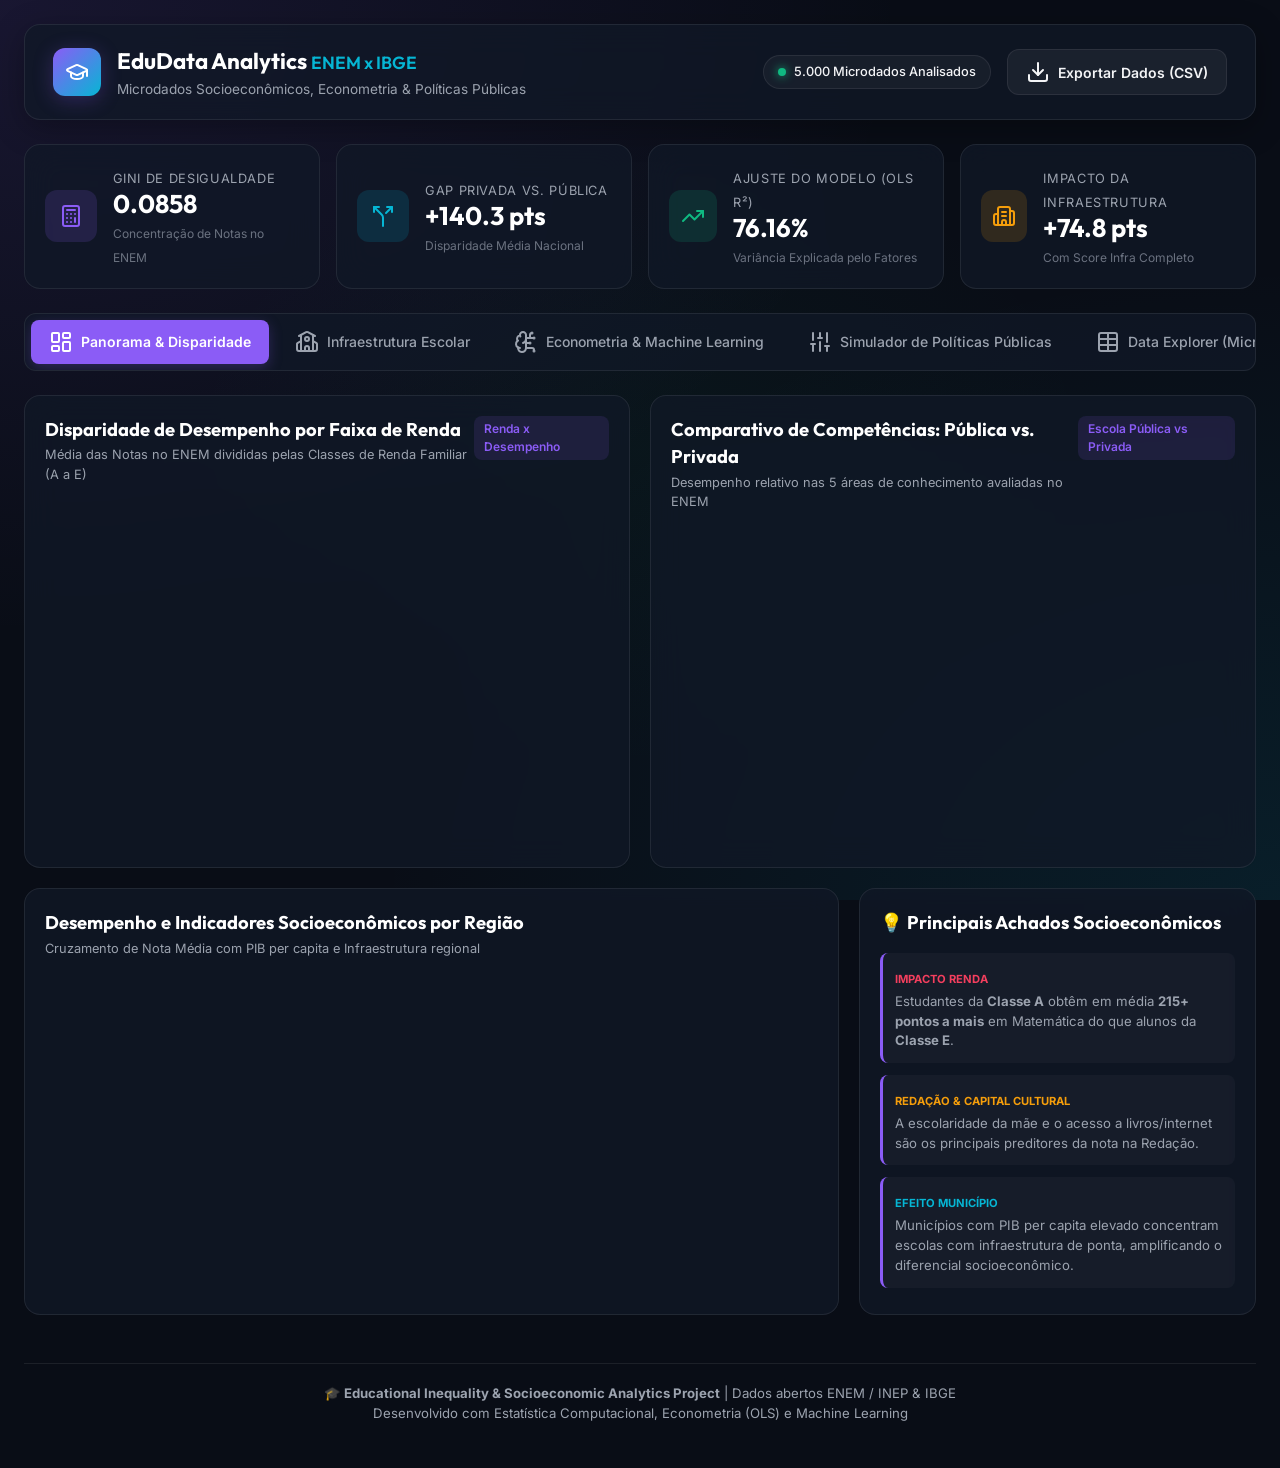
==== dashboard_standalone.html @ 9ff223cf "feat: initial commit - EduData Analytics Dashboard" ====
<!DOCTYPE html>
<html lang="pt-BR">
<head>
  <meta charset="UTF-8">
  <meta name="viewport" content="width=device-width, initial-scale=1.0">
  <meta http-equiv="Cache-Control" content="no-cache, no-store, must-revalidate">
  <meta http-equiv="Pragma" content="no-cache">
  <meta http-equiv="Expires" content="0">
  
  <title>Educational Inequality & Socioeconomic Analytics | ENEM x IBGE</title>
  
  <!-- Google Fonts: Inter & Outfit -->
  <link rel="preconnect" href="https://fonts.googleapis.com">
  <link rel="preconnect" href="https://fonts.gstatic.com" crossorigin>
  <link href="https://fonts.googleapis.com/css2?family=Inter:wght@300;400;500;600;700&family=Outfit:wght@400;600;700;800&display=swap" rel="stylesheet">
  
  <!-- Chart.js (Local with CDN Fallback) -->
  
  
  
  <!-- Lucide Icons (Local with CDN Fallback) -->
  
  
  
  <!-- Main Stylesheet -->
  <style>/* ==========================================================================
   Educational Inequality Analytics - Custom Design System & CSS Tokens
   ========================================================================== */

:root {
  --bg-dark: #090d16;
  --bg-card: rgba(17, 24, 39, 0.75);
  --bg-card-hover: rgba(24, 34, 53, 0.85);
  --bg-input: rgba(31, 41, 55, 0.8);
  
  --border-color: rgba(255, 255, 255, 0.08);
  --border-color-glow: rgba(139, 92, 246, 0.3);
  
  --primary-purple: #8b5cf6;
  --primary-purple-glow: rgba(139, 92, 246, 0.25);
  --accent-cyan: #06b6d4;
  --accent-emerald: #10b981;
  --accent-amber: #f59e0b;
  --accent-rose: #f43f5e;
  
  --text-main: #f3f4f6;
  --text-muted: #9ca3af;
  --text-dim: #6b7280;
  
  --font-heading: 'Outfit', -apple-system, BlinkMacSystemFont, sans-serif;
  --font-body: 'Inter', -apple-system, BlinkMacSystemFont, sans-serif;
  
  --radius-lg: 16px;
  --radius-md: 12px;
  --radius-sm: 8px;
  
  --transition-smooth: all 0.25s cubic-bezier(0.4, 0, 0.2, 1);
}

/* Reset & Global Base */
* {
  box-sizing: border-box;
  margin: 0;
  padding: 0;
}

body.dark-theme {
  background-color: var(--bg-dark);
  background-image: 
    radial-gradient(at 0% 0%, rgba(139, 92, 246, 0.12) 0px, transparent 50%),
    radial-gradient(at 100% 100%, rgba(6, 182, 212, 0.10) 0px, transparent 50%),
    radial-gradient(at 50% 50%, rgba(16, 185, 129, 0.05) 0px, transparent 50%);
  background-attachment: fixed;
  color: var(--text-main);
  font-family: var(--font-body);
  line-height: 1.5;
  min-height: 100vh;
  -webkit-font-smoothing: antialiased;
}

/* Layout Container */
.app-container {
  max-width: 1440px;
  margin: 0 auto;
  padding: 24px;
  display: flex;
  flex-direction: column;
  gap: 24px;
}

/* Header Component */
.app-header {
  display: flex;
  justify-content: space-between;
  align-items: center;
  padding: 20px 28px;
  background: var(--bg-card);
  backdrop-filter: blur(16px);
  border: 1px solid var(--border-color);
  border-radius: var(--radius-lg);
  box-shadow: 0 8px 32px rgba(0, 0, 0, 0.3);
}

.header-brand {
  display: flex;
  align-items: center;
  gap: 16px;
}

.logo-icon {
  width: 48px;
  height: 48px;
  border-radius: var(--radius-md);
  background: linear-gradient(135deg, var(--primary-purple), var(--accent-cyan));
  display: flex;
  align-items: center;
  justify-content: center;
  color: #fff;
  box-shadow: 0 4px 20px var(--primary-purple-glow);
}

.brand-text h1 {
  font-family: var(--font-heading);
  font-size: 1.4rem;
  font-weight: 700;
  color: #fff;
}

.brand-text h1 span {
  color: var(--accent-cyan);
  font-weight: 600;
  font-size: 1.1rem;
}

.brand-text p {
  font-size: 0.85rem;
  color: var(--text-muted);
}

.header-actions {
  display: flex;
  align-items: center;
  gap: 16px;
}

/* Badges & Dots */
.badge {
  display: inline-flex;
  align-items: center;
  gap: 8px;
  padding: 6px 14px;
  border-radius: 9999px;
  font-size: 0.8rem;
  font-weight: 500;
  border: 1px solid var(--border-color);
  background: rgba(255, 255, 255, 0.04);
}

.pulse-dot {
  width: 8px;
  height: 8px;
  border-radius: 50%;
  background-color: var(--accent-emerald);
  box-shadow: 0 0 10px var(--accent-emerald);
  animation: pulse 2s infinite;
}

@keyframes pulse {
  0% { transform: scale(0.95); box-shadow: 0 0 0 0 rgba(16, 185, 129, 0.7); }
  70% { transform: scale(1); box-shadow: 0 0 0 8px rgba(16, 185, 129, 0); }
  100% { transform: scale(0.95); box-shadow: 0 0 0 0 rgba(16, 185, 129, 0); }
}

/* Buttons */
.btn {
  display: inline-flex;
  align-items: center;
  justify-content: center;
  gap: 8px;
  padding: 10px 18px;
  border-radius: var(--radius-md);
  font-family: var(--font-body);
  font-size: 0.875rem;
  font-weight: 600;
  cursor: pointer;
  transition: var(--transition-smooth);
  border: 1px solid transparent;
}

.btn-outline {
  background: rgba(255, 255, 255, 0.05);
  color: var(--text-main);
  border-color: var(--border-color);
}

.btn-outline:hover {
  background: rgba(255, 255, 255, 0.1);
  border-color: var(--primary-purple);
  transform: translateY(-1px);
}

.btn-secondary {
  background: rgba(139, 92, 246, 0.15);
  color: var(--primary-purple);
  border-color: rgba(139, 92, 246, 0.3);
}

.btn-secondary:hover {
  background: rgba(139, 92, 246, 0.25);
  border-color: var(--primary-purple);
}

.btn-sm {
  padding: 6px 12px;
  font-size: 0.8rem;
}

.w-full {
  width: 100%;
}

/* KPI Cards Strip */
.kpi-strip {
  display: grid;
  grid-template-columns: repeat(4, 1fr);
  gap: 16px;
}

.glass-card {
  background: var(--bg-card);
  backdrop-filter: blur(16px);
  border: 1px solid var(--border-color);
  border-radius: var(--radius-lg);
  padding: 20px;
  transition: var(--transition-smooth);
}

.glass-card:hover {
  border-color: rgba(255, 255, 255, 0.18);
  box-shadow: 0 10px 30px rgba(0, 0, 0, 0.4);
}

.kpi-card {
  display: flex;
  align-items: center;
  gap: 16px;
}

.kpi-icon {
  width: 52px;
  height: 52px;
  border-radius: var(--radius-md);
  display: flex;
  align-items: center;
  justify-content: center;
}

.icon-purple { background: rgba(139, 92, 246, 0.15); color: var(--primary-purple); }
.icon-cyan { background: rgba(6, 182, 212, 0.15); color: var(--accent-cyan); }
.icon-emerald { background: rgba(16, 185, 129, 0.15); color: var(--accent-emerald); }
.icon-amber { background: rgba(245, 158, 11, 0.15); color: var(--accent-amber); }

.kpi-title {
  font-size: 0.8rem;
  text-transform: uppercase;
  letter-spacing: 0.05em;
  color: var(--text-muted);
}

.kpi-content h3 {
  font-family: var(--font-heading);
  font-size: 1.6rem;
  font-weight: 700;
  color: #fff;
  line-height: 1.2;
}

.kpi-desc {
  font-size: 0.75rem;
  color: var(--text-dim);
}

/* Navigation Tabs */
.nav-tabs-container {
  display: flex;
  gap: 8px;
  padding: 6px;
  background: var(--bg-card);
  border: 1px solid var(--border-color);
  border-radius: var(--radius-md);
  overflow-x: auto;
}

.nav-tab {
  display: flex;
  align-items: center;
  gap: 8px;
  padding: 10px 18px;
  border-radius: var(--radius-sm);
  background: transparent;
  color: var(--text-muted);
  border: none;
  font-family: var(--font-body);
  font-size: 0.875rem;
  font-weight: 500;
  cursor: pointer;
  transition: var(--transition-smooth);
  white-space: nowrap;
}

.nav-tab:hover {
  color: #fff;
  background: rgba(255, 255, 255, 0.04);
}

.nav-tab.active {
  background: var(--primary-purple);
  color: #fff;
  font-weight: 600;
  box-shadow: 0 4px 14px var(--primary-purple-glow);
}

/* Main Content Area */
.tab-panel {
  display: none;
  animation: fadeIn 0.3s ease-in-out;
}

.tab-panel.active {
  display: block;
}

@keyframes fadeIn {
  from { opacity: 0; transform: translateY(6px); }
  to { opacity: 1; transform: translateY(0); }
}

/* Grid Layout Utilities */
.grid { display: grid; gap: 20px; }
.grid-2 { grid-template-columns: repeat(2, 1fr); }
.grid-3 { grid-template-columns: repeat(3, 1fr); }
.grid-4 { grid-template-columns: repeat(4, 1fr); }

.col-span-1 { grid-column: span 1; }
.col-span-2 { grid-column: span 2; }

.mt-3 { margin-top: 12px; }
.mt-4 { margin-top: 20px; }
.mb-4 { margin-bottom: 20px; }

/* Cards & Headers */
.card-header {
  display: flex;
  justify-content: space-between;
  align-items: flex-start;
  margin-bottom: 16px;
}

.card-header h3 {
  font-family: var(--font-heading);
  font-size: 1.15rem;
  font-weight: 700;
  color: #fff;
}

.card-subtitle {
  font-size: 0.8rem;
  color: var(--text-muted);
  margin-top: 2px;
}

.card-tag {
  padding: 4px 10px;
  border-radius: var(--radius-sm);
  background: rgba(139, 92, 246, 0.12);
  color: var(--primary-purple);
  font-size: 0.75rem;
  font-weight: 600;
}

/* Chart Canvas Container */
.chart-container {
  position: relative;
  height: 320px;
  width: 100%;
}

/* Insights List */
.insights-list {
  display: flex;
  flex-direction: column;
  gap: 12px;
}

.insight-item {
  padding: 12px;
  border-radius: var(--radius-sm);
  background: rgba(255, 255, 255, 0.03);
  border-left: 3px solid var(--primary-purple);
}

.insight-badge {
  display: inline-block;
  font-size: 0.7rem;
  font-weight: 700;
  text-transform: uppercase;
  margin-bottom: 4px;
}

.badge-danger { color: var(--accent-rose); }
.badge-warning { color: var(--accent-amber); }
.badge-info { color: var(--accent-cyan); }

.insight-item p {
  font-size: 0.825rem;
  color: var(--text-muted);
}

/* Data Tables */
.table-responsive {
  width: 100%;
  overflow-x: auto;
}

.data-table {
  width: 100%;
  border-collapse: collapse;
  font-size: 0.85rem;
  text-align: left;
}

.data-table th {
  padding: 12px 14px;
  background: rgba(255, 255, 255, 0.03);
  color: var(--text-muted);
  font-weight: 600;
  border-bottom: 1px solid var(--border-color);
  white-space: nowrap;
}

.data-table td {
  padding: 12px 14px;
  border-bottom: 1px solid rgba(255, 255, 255, 0.04);
  color: var(--text-main);
  white-space: nowrap;
}

.data-table tbody tr:hover {
  background: var(--bg-card-hover);
}

/* Heatmap Table Cell Styling */
.heatmap-cell {
  text-align: center;
  font-weight: 600;
  border-radius: 4px;
}

/* Simulator Controls & Output */
.simulator-controls {
  display: flex;
  flex-direction: column;
  gap: 16px;
}

.control-group {
  display: flex;
  flex-direction: column;
  gap: 6px;
}

.control-label {
  display: flex;
  justify-content: space-between;
  font-size: 0.825rem;
  color: var(--text-muted);
}

.control-label strong {
  color: var(--accent-cyan);
}

.slider {
  -webkit-appearance: none;
  appearance: none;
  width: 100%;
  height: 6px;
  border-radius: 3px;
  background: rgba(255, 255, 255, 0.1);
  outline: none;
  transition: var(--transition-smooth);
}

.slider::-webkit-slider-thumb {
  -webkit-appearance: none;
  appearance: none;
  width: 18px;
  height: 18px;
  border-radius: 50%;
  background: var(--primary-purple);
  cursor: pointer;
  box-shadow: 0 0 10px var(--primary-purple-glow);
  transition: var(--transition-smooth);
}

.slider::-webkit-slider-thumb:hover {
  transform: scale(1.2);
}

.sim-metric-card {
  background: rgba(255, 255, 255, 0.03);
  border: 1px solid var(--border-color);
  border-radius: var(--radius-md);
  padding: 16px;
  display: flex;
  flex-direction: column;
}

.sim-metric-title {
  font-size: 0.75rem;
  color: var(--text-dim);
  text-transform: uppercase;
}

.sim-metric-card h4 {
  font-family: var(--font-heading);
  font-size: 1.5rem;
  font-weight: 700;
  margin-top: 4px;
}

.highlight-green h4 { color: var(--accent-emerald); }
.highlight-purple h4 { color: var(--primary-purple); }

.sim-metric-delta {
  font-size: 0.8rem;
  font-weight: 600;
  color: var(--accent-emerald);
}

.sim-metric-sub {
  font-size: 0.75rem;
  color: var(--text-dim);
}

/* Data Explorer Filters */
.flex-between {
  display: flex;
  justify-content: space-between;
  align-items: center;
  flex-wrap: wrap;
  gap: 12px;
}

.explorer-filters {
  display: flex;
  gap: 10px;
}

.form-input, .form-select {
  background: var(--bg-input);
  border: 1px solid var(--border-color);
  border-radius: var(--radius-sm);
  padding: 8px 12px;
  color: var(--text-main);
  font-family: var(--font-body);
  font-size: 0.825rem;
  outline: none;
  transition: var(--transition-smooth);
}

.form-input:focus, .form-select:focus {
  border-color: var(--primary-purple);
  box-shadow: 0 0 8px var(--primary-purple-glow);
}

.table-pagination {
  display: flex;
  justify-content: space-between;
  align-items: center;
  margin-top: 16px;
  padding-top: 12px;
  border-top: 1px solid var(--border-color);
  font-size: 0.8rem;
  color: var(--text-muted);
}

.pagination-buttons {
  display: flex;
  gap: 8px;
}

/* Footer */
.app-footer {
  text-align: center;
  padding: 20px;
  font-size: 0.825rem;
  color: var(--text-muted);
  border-top: 1px solid var(--border-color);
  margin-top: 24px;
}

/* Responsive Media Queries */
@media (max-width: 1024px) {
  .kpi-strip { grid-template-columns: repeat(2, 1fr); }
  .grid-2, .grid-3 { grid-template-columns: 1fr; }
  .col-span-2 { grid-column: span 1; }
  .explorer-filters { flex-direction: column; width: 100%; }
}

@media (max-width: 640px) {
  .kpi-strip { grid-template-columns: 1fr; }
  .app-header { flex-direction: column; align-items: flex-start; gap: 12px; }
  .header-actions { width: 100%; justify-content: space-between; }
}
</style>
</head>
<body class="dark-theme">
  <div class="app-container">
    
    <!-- Top Navigation Header -->
    <header class="app-header">
      <div class="header-brand">
        <div class="logo-icon">
          <i data-lucide="graduation-cap"></i>
        </div>
        <div class="brand-text">
          <h1>EduData Analytics <span>ENEM x IBGE</span></h1>
          <p>Microdados Socioeconômicos, Econometria & Políticas Públicas</p>
        </div>
      </div>
      
      <div class="header-actions">
        <div class="badge live-badge">
          <span class="pulse-dot"></span> 5.000 Microdados Analisados
        </div>
        <button id="btn-export-summary" class="btn btn-outline">
          <i data-lucide="download"></i> Exportar Dados (CSV)
        </button>
      </div>
    </header>
    
    <!-- Key Performance Metrics Strip -->
    <section class="kpi-strip">
      <div class="kpi-card glass-card">
        <div class="kpi-icon icon-purple"><i data-lucide="calculator"></i></div>
        <div class="kpi-content">
          <span class="kpi-title">Gini de Desigualdade</span>
          <h3 id="kpi-gini">0.0858</h3>
          <span class="kpi-desc">Concentração de Notas no ENEM</span>
        </div>
      </div>

      <div class="kpi-card glass-card">
        <div class="kpi-icon icon-cyan"><i data-lucide="split"></i></div>
        <div class="kpi-content">
          <span class="kpi-title">Gap Privada vs. Pública</span>
          <h3 id="kpi-gap">+140.3 pts</h3>
          <span class="kpi-desc">Disparidade Média Nacional</span>
        </div>
      </div>

      <div class="kpi-card glass-card">
        <div class="kpi-icon icon-emerald"><i data-lucide="trending-up"></i></div>
        <div class="kpi-content">
          <span class="kpi-title">Ajuste do Modelo (OLS R²)</span>
          <h3 id="kpi-r2">76.16%</h3>
          <span class="kpi-desc">Variância Explicada pelo Fatores</span>
        </div>
      </div>

      <div class="kpi-card glass-card">
        <div class="kpi-icon icon-amber"><i data-lucide="building-2"></i></div>
        <div class="kpi-content">
          <span class="kpi-title">Impacto da Infraestrutura</span>
          <h3 id="kpi-infra-gain">+74.8 pts</h3>
          <span class="kpi-desc">Com Score Infra Completo</span>
        </div>
      </div>
    </section>

    <!-- Navigation Tabs -->
    <nav class="nav-tabs-container">
      <button class="nav-tab active" data-tab="tab-overview">
        <i data-lucide="layout-dashboard"></i> Panorama & Disparidade
      </button>
      <button class="nav-tab" data-tab="tab-infrastructure">
        <i data-lucide="school"></i> Infraestrutura Escolar
      </button>
      <button class="nav-tab" data-tab="tab-econometrics">
        <i data-lucide="brain-circuit"></i> Econometria & Machine Learning
      </button>
      <button class="nav-tab" data-tab="tab-simulator">
        <i data-lucide="sliders"></i> Simulador de Políticas Públicas
      </button>
      <button class="nav-tab" data-tab="tab-explorer">
        <i data-lucide="table"></i> Data Explorer (Microdados)
      </button>
    </nav>

    <!-- Main Content Panels -->
    <main class="app-main">

      <!-- TAB 1: PANORAMA & DISPARIDADE -->
      <section id="tab-overview" class="tab-panel active">
        <div class="grid grid-2">
          
          <!-- Chart: Disparidade por Faixa de Renda -->
          <div class="card glass-card">
            <div class="card-header">
              <div>
                <h3>Disparidade de Desempenho por Faixa de Renda</h3>
                <p class="card-subtitle">Média das Notas no ENEM divididas pelas Classes de Renda Familiar (A a E)</p>
              </div>
              <div class="card-tag">Renda x Desempenho</div>
            </div>
            <div class="chart-container">
              <canvas id="chartIncomeDisparity"></canvas>
            </div>
          </div>

          <!-- Chart: Pública vs Privada por Disciplina -->
          <div class="card glass-card">
            <div class="card-header">
              <div>
                <h3>Comparativo de Competências: Pública vs. Privada</h3>
                <p class="card-subtitle">Desempenho relativo nas 5 áreas de conhecimento avaliadas no ENEM</p>
              </div>
              <div class="card-tag">Escola Pública vs Privada</div>
            </div>
            <div class="chart-container">
              <canvas id="chartSchoolComparison"></canvas>
            </div>
          </div>

        </div>

        <div class="grid grid-3 mt-4">
          <!-- Disparidade Regional -->
          <div class="card glass-card col-span-2">
            <div class="card-header">
              <div>
                <h3>Desempenho e Indicadores Socioeconômicos por Região</h3>
                <p class="card-subtitle">Cruzamento de Nota Média com PIB per capita e Infraestrutura regional</p>
              </div>
            </div>
            <div class="chart-container">
              <canvas id="chartRegionalDisparity"></canvas>
            </div>
          </div>

          <!-- Destaque Socioeconômico -->
          <div class="card glass-card">
            <div class="card-header">
              <h3>💡 Principais Achados Socioeconômicos</h3>
            </div>
            <div class="insights-list">
              <div class="insight-item">
                <div class="insight-badge badge-danger">Impacto Renda</div>
                <p>Estudantes da <strong>Classe A</strong> obtêm em média <strong>215+ pontos a mais</strong> em Matemática do que alunos da <strong>Classe E</strong>.</p>
              </div>
              <div class="insight-item">
                <div class="insight-badge badge-warning">Redação & Capital Cultural</div>
                <p>A escolaridade da mãe e o acesso a livros/internet são os principais preditores da nota na Redação.</p>
              </div>
              <div class="insight-item">
                <div class="insight-badge badge-info">Efeito Município</div>
                <p>Municípios com PIB per capita elevado concentram escolas com infraestrutura de ponta, amplificando o diferencial socioeconômico.</p>
              </div>
            </div>
          </div>
        </div>
      </section>

      <!-- TAB 2: INFRAESTRUTURA ESCOLAR -->
      <section id="tab-infrastructure" class="tab-panel">
        <div class="grid grid-2">
          
          <!-- Impacto de Cada Item de Infraestrutura na Escola Pública -->
          <div class="card glass-card">
            <div class="card-header">
              <div>
                <h3>Ganho de Pontuação por Item de Infraestrutura (Escolas Públicas)</h3>
                <p class="card-subtitle">Diferença de nota média entre escolas públicas com vs. sem o recurso</p>
              </div>
            </div>
            <div class="chart-container">
              <canvas id="chartInfraImpact"></canvas>
            </div>
          </div>

          <!-- Taxa de Acesso por Tipo de Escola -->
          <div class="card glass-card">
            <div class="card-header">
              <div>
                <h3>Abismo Tecnológico & Estrutural nas Escolas</h3>
                <p class="card-subtitle">Percentual de cobertura de equipamentos nas redes pública e privada</p>
              </div>
            </div>
            <div class="chart-container">
              <canvas id="chartInfraCoverage"></canvas>
            </div>
          </div>

        </div>

        <div class="card glass-card mt-4">
          <div class="card-header">
            <h3>Matriz de Infraestrutura e Retorno Educacional</h3>
            <p class="card-subtitle">Resumo estatístico do ganho populacional estimado na rede pública</p>
          </div>
          <div class="table-responsive">
            <table class="data-table" id="table-infra-summary">
              <thead>
                <tr>
                  <th>Recurso de Infraestrutura</th>
                  <th>Escolas Públicas c/ Recurso</th>
                  <th>Nota Média (Com)</th>
                  <th>Nota Média (Sem)</th>
                  <th>Diferencial Estrutural</th>
                  <th>Relevância Estatística</th>
                </tr>
              </thead>
              <tbody>
                <!-- Preenchido via JavaScript -->
              </tbody>
            </table>
          </div>
        </div>
      </section>

      <!-- TAB 3: ECONOMETRIA & MACHINE LEARNING -->
      <section id="tab-econometrics" class="tab-panel">
        <div class="grid grid-2">
          
          <!-- OLS Regression Table -->
          <div class="card glass-card">
            <div class="card-header">
              <div>
                <h3>Regressão Múltipla OLS (Ordinary Least Squares)</h3>
                <p class="card-subtitle">Variável Dependente: Nota Geral no ENEM (\(R^2 = 0.7616\))</p>
              </div>
              <div class="card-tag">Modelagem Econométrica</div>
            </div>
            <div class="table-responsive">
              <table class="data-table" id="table-ols-results">
                <thead>
                  <tr>
                    <th>Variável Explicativa</th>
                    <th>Coeficiente (\(\beta\))</th>
                    <th>Erro Padrão</th>
                    <th>Valor-p</th>
                    <th>Int. Confiança 95%</th>
                  </tr>
                </thead>
                <tbody>
                  <!-- Preenchido via JavaScript -->
                </tbody>
              </table>
            </div>
          </div>

          <!-- Random Forest Feature Importance -->
          <div class="card glass-card">
            <div class="card-header">
              <div>
                <h3>Importância das Variáveis (Random Forest Regressor)</h3>
                <p class="card-subtitle">Contribuição percentual de cada fator na explicação das notas</p>
              </div>
              <div class="chart-container">
                <canvas id="chartFeatureImportance"></canvas>
              </div>
            </div>
          </div>

        </div>

        <!-- Matriz de Correlação de Pearson -->
        <div class="card glass-card mt-4">
          <div class="card-header">
            <h3>Matriz de Correlação de Pearson entre Indicadores Socioeconômicos</h3>
            <p class="card-subtitle">Intensidade da associação linear entre renda, PIB, infraestrutura e notas</p>
          </div>
          <div class="table-responsive">
            <table class="data-table heatmap-table" id="table-correlation-matrix">
              <thead>
                <!-- Preenchido via JavaScript -->
              </thead>
              <tbody>
                <!-- Preenchido via JavaScript -->
              </tbody>
            </table>
          </div>
        </div>
      </section>

      <!-- TAB 4: SIMULADOR DE POLÍTICAS PÚBLICAS -->
      <section id="tab-simulator" class="tab-panel">
        <div class="grid grid-3">
          
          <!-- Control Panel Sliders -->
          <div class="card glass-card col-span-1">
            <div class="card-header">
              <h3>⚙️ Painel de Intervenções</h3>
              <p class="card-subtitle">Simule investimentos em infraestrutura e renda</p>
            </div>
            
            <div class="simulator-controls">
              
              <div class="control-group">
                <div class="control-label">
                  <span>Acesso à Internet Banda Larga (Escolas Públicas)</span>
                  <strong id="val-sim-internet">65%</strong>
                </div>
                <input type="range" id="slider-sim-internet" min="0" max="100" value="65" class="slider">
              </div>

              <div class="control-group">
                <div class="control-label">
                  <span>Laboratórios de Ciências</span>
                  <strong id="val-sim-lab">35%</strong>
                </div>
                <input type="range" id="slider-sim-lab" min="0" max="100" value="35" class="slider">
              </div>

              <div class="control-group">
                <div class="control-label">
                  <span>Bibliotecas & Salas de Estudo</span>
                  <strong id="val-sim-biblio">55%</strong>
                </div>
                <input type="range" id="slider-sim-biblio" min="0" max="100" value="55" class="slider">
              </div>

              <div class="control-group">
                <div class="control-label">
                  <span>Salas de Informática com PCs</span>
                  <strong id="val-sim-pcs">50%</strong>
                </div>
                <input type="range" id="slider-sim-pcs" min="0" max="100" value="50" class="slider">
              </div>

              <div class="control-group">
                <div class="control-label">
                  <span>Incremento na Renda Familiar Média</span>
                  <strong id="val-sim-income">+0%</strong>
                </div>
                <input type="range" id="slider-sim-income" min="0" max="100" step="5" value="0" class="slider">
              </div>

              <button id="btn-reset-simulator" class="btn btn-secondary w-full mt-3">
                <i data-lucide="rotate-ccw"></i> Resetar Simulação
              </button>

            </div>
          </div>

          <!-- Simulation Impact Output -->
          <div class="card glass-card col-span-2">
            <div class="card-header">
              <div>
                <h3>📊 Projeção de Impacto Educacional</h3>
                <p class="card-subtitle">Estimativa econométrica dos efeitos da intervenção simulada no ENEM</p>
              </div>
            </div>

            <div class="grid grid-3 mb-4">
              <div class="sim-metric-card">
                <span class="sim-metric-title">Nota Média Pública Atual</span>
                <h4 id="sim-current-score">533.5 pts</h4>
              </div>

              <div class="sim-metric-card highlight-green">
                <span class="sim-metric-title">Nota Média Estimada</span>
                <h4 id="sim-projected-score">533.5 pts</h4>
                <span class="sim-metric-delta" id="sim-delta-score">+0.0 pts</span>
              </div>

              <div class="sim-metric-card highlight-purple">
                <span class="sim-metric-title">Redução no Gap Público-Privado</span>
                <h4 id="sim-gap-reduction">0.0%</h4>
                <span class="sim-metric-sub">De 140.3 pts para 140.3 pts</span>
              </div>
            </div>

            <div class="chart-container">
              <canvas id="chartSimulationImpact"></canvas>
            </div>
          </div>

        </div>
      </section>

      <!-- TAB 5: DATA EXPLORER -->
      <section id="tab-explorer" class="tab-panel">
        <div class="card glass-card">
          <div class="card-header flex-between">
            <div>
              <h3>Amostra dos Microdados ENEM x IBGE</h3>
              <p class="card-subtitle">Consulte e filtre individualmente os registros dos alunos</p>
            </div>
            <div class="explorer-filters">
              <input type="text" id="search-explorer" placeholder="Buscar por UF ou Região..." class="form-input">
              <select id="filter-escola" class="form-select">
                <option value="ALL">Todos os Tipos de Escola</option>
                <option value="Pública">Escola Pública</option>
                <option value="Privada">Escola Privada</option>
              </select>
              <select id="filter-renda" class="form-select">
                <option value="ALL">Todas as Faixas de Renda</option>
                <option value="Classe E (Até 1.5 SM)">Classe E</option>
                <option value="Classe D (1.5 a 3 SM)">Classe D</option>
                <option value="Classe C (3 a 6 SM)">Classe C</option>
                <option value="Classe B (6 a 12 SM)">Classe B</option>
                <option value="Classe A (Acima 12 SM)">Classe A</option>
              </select>
            </div>
          </div>

          <div class="table-responsive mt-3">
            <table class="data-table" id="table-microdata">
              <thead>
                <tr>
                  <th>ID</th>
                  <th>UF</th>
                  <th>Região</th>
                  <th>Tipo Escola</th>
                  <th>Faixa de Renda</th>
                  <th>PIB per capita (R$)</th>
                  <th>Infra Score</th>
                  <th>Nota MT</th>
                  <th>Nota Redação</th>
                  <th>Nota Geral</th>
                </tr>
              </thead>
              <tbody>
                <!-- Preenchido via JavaScript -->
              </tbody>
            </table>
          </div>

          <div class="table-pagination">
            <span id="pagination-info">Exibindo 1-15 de 500 registros</span>
            <div class="pagination-buttons">
              <button id="btn-prev-page" class="btn btn-sm btn-secondary" disabled>Anterior</button>
              <button id="btn-next-page" class="btn btn-sm btn-secondary">Próximo</button>
            </div>
          </div>
        </div>
      </section>

    </main>

    <!-- Footer -->
    <footer class="app-footer">
      <p>🎓 <strong>Educational Inequality & Socioeconomic Analytics Project</strong> | Dados abertos ENEM / INEP & IBGE</p>
      <p class="text-muted">Desenvolvido com Estatística Computacional, Econometria (OLS) e Machine Learning</p>
    </footer>

  </div>

  <!-- JavaScript Modules (Loaded Offline & Versioned) -->
  
  
  
  
  
  

  <script>
    // Inline Fail-Safe Trigger
    window.addEventListener('load', () => {
      console.log('🚀 Guaranteeing render completion on window load...');
      if (window.EduCharts) EduCharts.renderAll();
      if (window.EduEconometrics) {
        EduEconometrics.renderOLS();
        EduEconometrics.renderCorrelationMatrix();
        EduEconometrics.renderInfraSummaryTable();
      }
      if (window.lucide) {
        lucide.createIcons();
      }
    });
  </script>

<script>
/**
 * Skipped minification because the original files appears to be already minified.
 * Original file: /npm/chart.js@4.4.1/dist/chart.umd.js
 *
 * Do NOT use SRI with dynamically generated files! More information: https://www.jsdelivr.com/using-sri-with-dynamic-files
 */
/*!
 * Chart.js v4.4.1
 * https://www.chartjs.org
 * (c) 2023 Chart.js Contributors
 * Released under the MIT License
 */
!function(t,e){"object"==typeof exports&&"undefined"!=typeof module?module.exports=e():"function"==typeof define&&define.amd?define(e):(t="undefined"!=typeof globalThis?globalThis:t||self).Chart=e()}(this,(function(){"use strict";var t=Object.freeze({__proto__:null,get Colors(){return Go},get Decimation(){return Qo},get Filler(){return ma},get Legend(){return ya},get SubTitle(){return ka},get Title(){return Ma},get Tooltip(){return Ba}});function e(){}const i=(()=>{let t=0;return()=>t++})();function s(t){return null==t}function n(t){if(Array.isArray&&Array.isArray(t))return!0;const e=Object.prototype.toString.call(t);return"[object"===e.slice(0,7)&&"Array]"===e.slice(-6)}function o(t){return null!==t&&"[object Object]"===Object.prototype.toString.call(t)}function a(t){return("number"==typeof t||t instanceof Number)&&isFinite(+t)}function r(t,e){return a(t)?t:e}function l(t,e){return void 0===t?e:t}const h=(t,e)=>"string"==typeof t&&t.endsWith("%")?parseFloat(t)/100:+t/e,c=(t,e)=>"string"==typeof t&&t.endsWith("%")?parseFloat(t)/100*e:+t;function d(t,e,i){if(t&&"function"==typeof t.call)return t.apply(i,e)}function u(t,e,i,s){let a,r,l;if(n(t))if(r=t.length,s)for(a=r-1;a>=0;a--)e.call(i,t[a],a);else for(a=0;a<r;a++)e.call(i,t[a],a);else if(o(t))for(l=Object.keys(t),r=l.length,a=0;a<r;a++)e.call(i,t[l[a]],l[a])}function f(t,e){let i,s,n,o;if(!t||!e||t.length!==e.length)return!1;for(i=0,s=t.length;i<s;++i)if(n=t[i],o=e[i],n.datasetIndex!==o.datasetIndex||n.index!==o.index)return!1;return!0}function g(t){if(n(t))return t.map(g);if(o(t)){const e=Object.create(null),i=Object.keys(t),s=i.length;let n=0;for(;n<s;++n)e[i[n]]=g(t[i[n]]);return e}return t}function p(t){return-1===["__proto__","prototype","constructor"].indexOf(t)}function m(t,e,i,s){if(!p(t))return;const n=e[t],a=i[t];o(n)&&o(a)?b(n,a,s):e[t]=g(a)}function b(t,e,i){const s=n(e)?e:[e],a=s.length;if(!o(t))return t;const r=(i=i||{}).merger||m;let l;for(let e=0;e<a;++e){if(l=s[e],!o(l))continue;const n=Object.keys(l);for(let e=0,s=n.length;e<s;++e)r(n[e],t,l,i)}return t}function x(t,e){return b(t,e,{merger:_})}function _(t,e,i){if(!p(t))return;const s=e[t],n=i[t];o(s)&&o(n)?x(s,n):Object.prototype.hasOwnProperty.call(e,t)||(e[t]=g(n))}const y={"":t=>t,x:t=>t.x,y:t=>t.y};function v(t){const e=t.split("."),i=[];let s="";for(const t of e)s+=t,s.endsWith("\\")?s=s.slice(0,-1)+".":(i.push(s),s="");return i}function M(t,e){const i=y[e]||(y[e]=function(t){const e=v(t);return t=>{for(const i of e){if(""===i)break;t=t&&t[i]}return t}}(e));return i(t)}function w(t){return t.charAt(0).toUpperCase()+t.slice(1)}const k=t=>void 0!==t,S=t=>"function"==typeof t,P=(t,e)=>{if(t.size!==e.size)return!1;for(const i of t)if(!e.has(i))return!1;return!0};function D(t){return"mouseup"===t.type||"click"===t.type||"contextmenu"===t.type}const C=Math.PI,O=2*C,A=O+C,T=Number.POSITIVE_INFINITY,L=C/180,E=C/2,R=C/4,I=2*C/3,z=Math.log10,F=Math.sign;function V(t,e,i){return Math.abs(t-e)<i}function B(t){const e=Math.round(t);t=V(t,e,t/1e3)?e:t;const i=Math.pow(10,Math.floor(z(t))),s=t/i;return(s<=1?1:s<=2?2:s<=5?5:10)*i}function W(t){const e=[],i=Math.sqrt(t);let s;for(s=1;s<i;s++)t%s==0&&(e.push(s),e.push(t/s));return i===(0|i)&&e.push(i),e.sort(((t,e)=>t-e)).pop(),e}function N(t){return!isNaN(parseFloat(t))&&isFinite(t)}function H(t,e){const i=Math.round(t);return i-e<=t&&i+e>=t}function j(t,e,i){let s,n,o;for(s=0,n=t.length;s<n;s++)o=t[s][i],isNaN(o)||(e.min=Math.min(e.min,o),e.max=Math.max(e.max,o))}function $(t){return t*(C/180)}function Y(t){return t*(180/C)}function U(t){if(!a(t))return;let e=1,i=0;for(;Math.round(t*e)/e!==t;)e*=10,i++;return i}function X(t,e){const i=e.x-t.x,s=e.y-t.y,n=Math.sqrt(i*i+s*s);let o=Math.atan2(s,i);return o<-.5*C&&(o+=O),{angle:o,distance:n}}function q(t,e){return Math.sqrt(Math.pow(e.x-t.x,2)+Math.pow(e.y-t.y,2))}function K(t,e){return(t-e+A)%O-C}function G(t){return(t%O+O)%O}function Z(t,e,i,s){const n=G(t),o=G(e),a=G(i),r=G(o-n),l=G(a-n),h=G(n-o),c=G(n-a);return n===o||n===a||s&&o===a||r>l&&h<c}function J(t,e,i){return Math.max(e,Math.min(i,t))}function Q(t){return J(t,-32768,32767)}function tt(t,e,i,s=1e-6){return t>=Math.min(e,i)-s&&t<=Math.max(e,i)+s}function et(t,e,i){i=i||(i=>t[i]<e);let s,n=t.length-1,o=0;for(;n-o>1;)s=o+n>>1,i(s)?o=s:n=s;return{lo:o,hi:n}}const it=(t,e,i,s)=>et(t,i,s?s=>{const n=t[s][e];return n<i||n===i&&t[s+1][e]===i}:s=>t[s][e]<i),st=(t,e,i)=>et(t,i,(s=>t[s][e]>=i));function nt(t,e,i){let s=0,n=t.length;for(;s<n&&t[s]<e;)s++;for(;n>s&&t[n-1]>i;)n--;return s>0||n<t.length?t.slice(s,n):t}const ot=["push","pop","shift","splice","unshift"];function at(t,e){t._chartjs?t._chartjs.listeners.push(e):(Object.defineProperty(t,"_chartjs",{configurable:!0,enumerable:!1,value:{listeners:[e]}}),ot.forEach((e=>{const i="_onData"+w(e),s=t[e];Object.defineProperty(t,e,{configurable:!0,enumerable:!1,value(...e){const n=s.apply(this,e);return t._chartjs.listeners.forEach((t=>{"function"==typeof t[i]&&t[i](...e)})),n}})})))}function rt(t,e){const i=t._chartjs;if(!i)return;const s=i.listeners,n=s.indexOf(e);-1!==n&&s.splice(n,1),s.length>0||(ot.forEach((e=>{delete t[e]})),delete t._chartjs)}function lt(t){const e=new Set(t);return e.size===t.length?t:Array.from(e)}const ht="undefined"==typeof window?function(t){return t()}:window.requestAnimationFrame;function ct(t,e){let i=[],s=!1;return function(...n){i=n,s||(s=!0,ht.call(window,(()=>{s=!1,t.apply(e,i)})))}}function dt(t,e){let i;return function(...s){return e?(clearTimeout(i),i=setTimeout(t,e,s)):t.apply(this,s),e}}const ut=t=>"start"===t?"left":"end"===t?"right":"center",ft=(t,e,i)=>"start"===t?e:"end"===t?i:(e+i)/2,gt=(t,e,i,s)=>t===(s?"left":"right")?i:"center"===t?(e+i)/2:e;function pt(t,e,i){const s=e.length;let n=0,o=s;if(t._sorted){const{iScale:a,_parsed:r}=t,l=a.axis,{min:h,max:c,minDefined:d,maxDefined:u}=a.getUserBounds();d&&(n=J(Math.min(it(r,l,h).lo,i?s:it(e,l,a.getPixelForValue(h)).lo),0,s-1)),o=u?J(Math.max(it(r,a.axis,c,!0).hi+1,i?0:it(e,l,a.getPixelForValue(c),!0).hi+1),n,s)-n:s-n}return{start:n,count:o}}function mt(t){const{xScale:e,yScale:i,_scaleRanges:s}=t,n={xmin:e.min,xmax:e.max,ymin:i.min,ymax:i.max};if(!s)return t._scaleRanges=n,!0;const o=s.xmin!==e.min||s.xmax!==e.max||s.ymin!==i.min||s.ymax!==i.max;return Object.assign(s,n),o}class bt{constructor(){this._request=null,this._charts=new Map,this._running=!1,this._lastDate=void 0}_notify(t,e,i,s){const n=e.listeners[s],o=e.duration;n.forEach((s=>s({chart:t,initial:e.initial,numSteps:o,currentStep:Math.min(i-e.start,o)})))}_refresh(){this._request||(this._running=!0,this._request=ht.call(window,(()=>{this._update(),this._request=null,this._running&&this._refresh()})))}_update(t=Date.now()){let e=0;this._charts.forEach(((i,s)=>{if(!i.running||!i.items.length)return;const n=i.items;let o,a=n.length-1,r=!1;for(;a>=0;--a)o=n[a],o._active?(o._total>i.duration&&(i.duration=o._total),o.tick(t),r=!0):(n[a]=n[n.length-1],n.pop());r&&(s.draw(),this._notify(s,i,t,"progress")),n.length||(i.running=!1,this._notify(s,i,t,"complete"),i.initial=!1),e+=n.length})),this._lastDate=t,0===e&&(this._running=!1)}_getAnims(t){const e=this._charts;let i=e.get(t);return i||(i={running:!1,initial:!0,items:[],listeners:{complete:[],progress:[]}},e.set(t,i)),i}listen(t,e,i){this._getAnims(t).listeners[e].push(i)}add(t,e){e&&e.length&&this._getAnims(t).items.push(...e)}has(t){return this._getAnims(t).items.length>0}start(t){const e=this._charts.get(t);e&&(e.running=!0,e.start=Date.now(),e.duration=e.items.reduce(((t,e)=>Math.max(t,e._duration)),0),this._refresh())}running(t){if(!this._running)return!1;const e=this._charts.get(t);return!!(e&&e.running&&e.items.length)}stop(t){const e=this._charts.get(t);if(!e||!e.items.length)return;const i=e.items;let s=i.length-1;for(;s>=0;--s)i[s].cancel();e.items=[],this._notify(t,e,Date.now(),"complete")}remove(t){return this._charts.delete(t)}}var xt=new bt;
/*!
 * @kurkle/color v0.3.2
 * https://github.com/kurkle/color#readme
 * (c) 2023 Jukka Kurkela
 * Released under the MIT License
 */function _t(t){return t+.5|0}const yt=(t,e,i)=>Math.max(Math.min(t,i),e);function vt(t){return yt(_t(2.55*t),0,255)}function Mt(t){return yt(_t(255*t),0,255)}function wt(t){return yt(_t(t/2.55)/100,0,1)}function kt(t){return yt(_t(100*t),0,100)}const St={0:0,1:1,2:2,3:3,4:4,5:5,6:6,7:7,8:8,9:9,A:10,B:11,C:12,D:13,E:14,F:15,a:10,b:11,c:12,d:13,e:14,f:15},Pt=[..."0123456789ABCDEF"],Dt=t=>Pt[15&t],Ct=t=>Pt[(240&t)>>4]+Pt[15&t],Ot=t=>(240&t)>>4==(15&t);function At(t){var e=(t=>Ot(t.r)&&Ot(t.g)&&Ot(t.b)&&Ot(t.a))(t)?Dt:Ct;return t?"#"+e(t.r)+e(t.g)+e(t.b)+((t,e)=>t<255?e(t):"")(t.a,e):void 0}const Tt=/^(hsla?|hwb|hsv)\(\s*([-+.e\d]+)(?:deg)?[\s,]+([-+.e\d]+)%[\s,]+([-+.e\d]+)%(?:[\s,]+([-+.e\d]+)(%)?)?\s*\)$/;function Lt(t,e,i){const s=e*Math.min(i,1-i),n=(e,n=(e+t/30)%12)=>i-s*Math.max(Math.min(n-3,9-n,1),-1);return[n(0),n(8),n(4)]}function Et(t,e,i){const s=(s,n=(s+t/60)%6)=>i-i*e*Math.max(Math.min(n,4-n,1),0);return[s(5),s(3),s(1)]}function Rt(t,e,i){const s=Lt(t,1,.5);let n;for(e+i>1&&(n=1/(e+i),e*=n,i*=n),n=0;n<3;n++)s[n]*=1-e-i,s[n]+=e;return s}function It(t){const e=t.r/255,i=t.g/255,s=t.b/255,n=Math.max(e,i,s),o=Math.min(e,i,s),a=(n+o)/2;let r,l,h;return n!==o&&(h=n-o,l=a>.5?h/(2-n-o):h/(n+o),r=function(t,e,i,s,n){return t===n?(e-i)/s+(e<i?6:0):e===n?(i-t)/s+2:(t-e)/s+4}(e,i,s,h,n),r=60*r+.5),[0|r,l||0,a]}function zt(t,e,i,s){return(Array.isArray(e)?t(e[0],e[1],e[2]):t(e,i,s)).map(Mt)}function Ft(t,e,i){return zt(Lt,t,e,i)}function Vt(t){return(t%360+360)%360}function Bt(t){const e=Tt.exec(t);let i,s=255;if(!e)return;e[5]!==i&&(s=e[6]?vt(+e[5]):Mt(+e[5]));const n=Vt(+e[2]),o=+e[3]/100,a=+e[4]/100;return i="hwb"===e[1]?function(t,e,i){return zt(Rt,t,e,i)}(n,o,a):"hsv"===e[1]?function(t,e,i){return zt(Et,t,e,i)}(n,o,a):Ft(n,o,a),{r:i[0],g:i[1],b:i[2],a:s}}const Wt={x:"dark",Z:"light",Y:"re",X:"blu",W:"gr",V:"medium",U:"slate",A:"ee",T:"ol",S:"or",B:"ra",C:"lateg",D:"ights",R:"in",Q:"turquois",E:"hi",P:"ro",O:"al",N:"le",M:"de",L:"yello",F:"en",K:"ch",G:"arks",H:"ea",I:"ightg",J:"wh"},Nt={OiceXe:"f0f8ff",antiquewEte:"faebd7",aqua:"ffff",aquamarRe:"7fffd4",azuY:"f0ffff",beige:"f5f5dc",bisque:"ffe4c4",black:"0",blanKedOmond:"ffebcd",Xe:"ff",XeviTet:"8a2be2",bPwn:"a52a2a",burlywood:"deb887",caMtXe:"5f9ea0",KartYuse:"7fff00",KocTate:"d2691e",cSO:"ff7f50",cSnflowerXe:"6495ed",cSnsilk:"fff8dc",crimson:"dc143c",cyan:"ffff",xXe:"8b",xcyan:"8b8b",xgTMnPd:"b8860b",xWay:"a9a9a9",xgYF:"6400",xgYy:"a9a9a9",xkhaki:"bdb76b",xmagFta:"8b008b",xTivegYF:"556b2f",xSange:"ff8c00",xScEd:"9932cc",xYd:"8b0000",xsOmon:"e9967a",xsHgYF:"8fbc8f",xUXe:"483d8b",xUWay:"2f4f4f",xUgYy:"2f4f4f",xQe:"ced1",xviTet:"9400d3",dAppRk:"ff1493",dApskyXe:"bfff",dimWay:"696969",dimgYy:"696969",dodgerXe:"1e90ff",fiYbrick:"b22222",flSOwEte:"fffaf0",foYstWAn:"228b22",fuKsia:"ff00ff",gaRsbSo:"dcdcdc",ghostwEte:"f8f8ff",gTd:"ffd700",gTMnPd:"daa520",Way:"808080",gYF:"8000",gYFLw:"adff2f",gYy:"808080",honeyMw:"f0fff0",hotpRk:"ff69b4",RdianYd:"cd5c5c",Rdigo:"4b0082",ivSy:"fffff0",khaki:"f0e68c",lavFMr:"e6e6fa",lavFMrXsh:"fff0f5",lawngYF:"7cfc00",NmoncEffon:"fffacd",ZXe:"add8e6",ZcSO:"f08080",Zcyan:"e0ffff",ZgTMnPdLw:"fafad2",ZWay:"d3d3d3",ZgYF:"90ee90",ZgYy:"d3d3d3",ZpRk:"ffb6c1",ZsOmon:"ffa07a",ZsHgYF:"20b2aa",ZskyXe:"87cefa",ZUWay:"778899",ZUgYy:"778899",ZstAlXe:"b0c4de",ZLw:"ffffe0",lime:"ff00",limegYF:"32cd32",lRF:"faf0e6",magFta:"ff00ff",maPon:"800000",VaquamarRe:"66cdaa",VXe:"cd",VScEd:"ba55d3",VpurpN:"9370db",VsHgYF:"3cb371",VUXe:"7b68ee",VsprRggYF:"fa9a",VQe:"48d1cc",VviTetYd:"c71585",midnightXe:"191970",mRtcYam:"f5fffa",mistyPse:"ffe4e1",moccasR:"ffe4b5",navajowEte:"ffdead",navy:"80",Tdlace:"fdf5e6",Tive:"808000",TivedBb:"6b8e23",Sange:"ffa500",SangeYd:"ff4500",ScEd:"da70d6",pOegTMnPd:"eee8aa",pOegYF:"98fb98",pOeQe:"afeeee",pOeviTetYd:"db7093",papayawEp:"ffefd5",pHKpuff:"ffdab9",peru:"cd853f",pRk:"ffc0cb",plum:"dda0dd",powMrXe:"b0e0e6",purpN:"800080",YbeccapurpN:"663399",Yd:"ff0000",Psybrown:"bc8f8f",PyOXe:"4169e1",saddNbPwn:"8b4513",sOmon:"fa8072",sandybPwn:"f4a460",sHgYF:"2e8b57",sHshell:"fff5ee",siFna:"a0522d",silver:"c0c0c0",skyXe:"87ceeb",UXe:"6a5acd",UWay:"708090",UgYy:"708090",snow:"fffafa",sprRggYF:"ff7f",stAlXe:"4682b4",tan:"d2b48c",teO:"8080",tEstN:"d8bfd8",tomato:"ff6347",Qe:"40e0d0",viTet:"ee82ee",JHt:"f5deb3",wEte:"ffffff",wEtesmoke:"f5f5f5",Lw:"ffff00",LwgYF:"9acd32"};let Ht;function jt(t){Ht||(Ht=function(){const t={},e=Object.keys(Nt),i=Object.keys(Wt);let s,n,o,a,r;for(s=0;s<e.length;s++){for(a=r=e[s],n=0;n<i.length;n++)o=i[n],r=r.replace(o,Wt[o]);o=parseInt(Nt[a],16),t[r]=[o>>16&255,o>>8&255,255&o]}return t}(),Ht.transparent=[0,0,0,0]);const e=Ht[t.toLowerCase()];return e&&{r:e[0],g:e[1],b:e[2],a:4===e.length?e[3]:255}}const $t=/^rgba?\(\s*([-+.\d]+)(%)?[\s,]+([-+.e\d]+)(%)?[\s,]+([-+.e\d]+)(%)?(?:[\s,/]+([-+.e\d]+)(%)?)?\s*\)$/;const Yt=t=>t<=.0031308?12.92*t:1.055*Math.pow(t,1/2.4)-.055,Ut=t=>t<=.04045?t/12.92:Math.pow((t+.055)/1.055,2.4);function Xt(t,e,i){if(t){let s=It(t);s[e]=Math.max(0,Math.min(s[e]+s[e]*i,0===e?360:1)),s=Ft(s),t.r=s[0],t.g=s[1],t.b=s[2]}}function qt(t,e){return t?Object.assign(e||{},t):t}function Kt(t){var e={r:0,g:0,b:0,a:255};return Array.isArray(t)?t.length>=3&&(e={r:t[0],g:t[1],b:t[2],a:255},t.length>3&&(e.a=Mt(t[3]))):(e=qt(t,{r:0,g:0,b:0,a:1})).a=Mt(e.a),e}function Gt(t){return"r"===t.charAt(0)?function(t){const e=$t.exec(t);let i,s,n,o=255;if(e){if(e[7]!==i){const t=+e[7];o=e[8]?vt(t):yt(255*t,0,255)}return i=+e[1],s=+e[3],n=+e[5],i=255&(e[2]?vt(i):yt(i,0,255)),s=255&(e[4]?vt(s):yt(s,0,255)),n=255&(e[6]?vt(n):yt(n,0,255)),{r:i,g:s,b:n,a:o}}}(t):Bt(t)}class Zt{constructor(t){if(t instanceof Zt)return t;const e=typeof t;let i;var s,n,o;"object"===e?i=Kt(t):"string"===e&&(o=(s=t).length,"#"===s[0]&&(4===o||5===o?n={r:255&17*St[s[1]],g:255&17*St[s[2]],b:255&17*St[s[3]],a:5===o?17*St[s[4]]:255}:7!==o&&9!==o||(n={r:St[s[1]]<<4|St[s[2]],g:St[s[3]]<<4|St[s[4]],b:St[s[5]]<<4|St[s[6]],a:9===o?St[s[7]]<<4|St[s[8]]:255})),i=n||jt(t)||Gt(t)),this._rgb=i,this._valid=!!i}get valid(){return this._valid}get rgb(){var t=qt(this._rgb);return t&&(t.a=wt(t.a)),t}set rgb(t){this._rgb=Kt(t)}rgbString(){return this._valid?(t=this._rgb)&&(t.a<255?`rgba(${t.r}, ${t.g}, ${t.b}, ${wt(t.a)})`:`rgb(${t.r}, ${t.g}, ${t.b})`):void 0;var t}hexString(){return this._valid?At(this._rgb):void 0}hslString(){return this._valid?function(t){if(!t)return;const e=It(t),i=e[0],s=kt(e[1]),n=kt(e[2]);return t.a<255?`hsla(${i}, ${s}%, ${n}%, ${wt(t.a)})`:`hsl(${i}, ${s}%, ${n}%)`}(this._rgb):void 0}mix(t,e){if(t){const i=this.rgb,s=t.rgb;let n;const o=e===n?.5:e,a=2*o-1,r=i.a-s.a,l=((a*r==-1?a:(a+r)/(1+a*r))+1)/2;n=1-l,i.r=255&l*i.r+n*s.r+.5,i.g=255&l*i.g+n*s.g+.5,i.b=255&l*i.b+n*s.b+.5,i.a=o*i.a+(1-o)*s.a,this.rgb=i}return this}interpolate(t,e){return t&&(this._rgb=function(t,e,i){const s=Ut(wt(t.r)),n=Ut(wt(t.g)),o=Ut(wt(t.b));return{r:Mt(Yt(s+i*(Ut(wt(e.r))-s))),g:Mt(Yt(n+i*(Ut(wt(e.g))-n))),b:Mt(Yt(o+i*(Ut(wt(e.b))-o))),a:t.a+i*(e.a-t.a)}}(this._rgb,t._rgb,e)),this}clone(){return new Zt(this.rgb)}alpha(t){return this._rgb.a=Mt(t),this}clearer(t){return this._rgb.a*=1-t,this}greyscale(){const t=this._rgb,e=_t(.3*t.r+.59*t.g+.11*t.b);return t.r=t.g=t.b=e,this}opaquer(t){return this._rgb.a*=1+t,this}negate(){const t=this._rgb;return t.r=255-t.r,t.g=255-t.g,t.b=255-t.b,this}lighten(t){return Xt(this._rgb,2,t),this}darken(t){return Xt(this._rgb,2,-t),this}saturate(t){return Xt(this._rgb,1,t),this}desaturate(t){return Xt(this._rgb,1,-t),this}rotate(t){return function(t,e){var i=It(t);i[0]=Vt(i[0]+e),i=Ft(i),t.r=i[0],t.g=i[1],t.b=i[2]}(this._rgb,t),this}}function Jt(t){if(t&&"object"==typeof t){const e=t.toString();return"[object CanvasPattern]"===e||"[object CanvasGradient]"===e}return!1}function Qt(t){return Jt(t)?t:new Zt(t)}function te(t){return Jt(t)?t:new Zt(t).saturate(.5).darken(.1).hexString()}const ee=["x","y","borderWidth","radius","tension"],ie=["color","borderColor","backgroundColor"];const se=new Map;function ne(t,e,i){return function(t,e){e=e||{};const i=t+JSON.stringify(e);let s=se.get(i);return s||(s=new Intl.NumberFormat(t,e),se.set(i,s)),s}(e,i).format(t)}const oe={values:t=>n(t)?t:""+t,numeric(t,e,i){if(0===t)return"0";const s=this.chart.options.locale;let n,o=t;if(i.length>1){const e=Math.max(Math.abs(i[0].value),Math.abs(i[i.length-1].value));(e<1e-4||e>1e15)&&(n="scientific"),o=function(t,e){let i=e.length>3?e[2].value-e[1].value:e[1].value-e[0].value;Math.abs(i)>=1&&t!==Math.floor(t)&&(i=t-Math.floor(t));return i}(t,i)}const a=z(Math.abs(o)),r=isNaN(a)?1:Math.max(Math.min(-1*Math.floor(a),20),0),l={notation:n,minimumFractionDigits:r,maximumFractionDigits:r};return Object.assign(l,this.options.ticks.format),ne(t,s,l)},logarithmic(t,e,i){if(0===t)return"0";const s=i[e].significand||t/Math.pow(10,Math.floor(z(t)));return[1,2,3,5,10,15].includes(s)||e>.8*i.length?oe.numeric.call(this,t,e,i):""}};var ae={formatters:oe};const re=Object.create(null),le=Object.create(null);function he(t,e){if(!e)return t;const i=e.split(".");for(let e=0,s=i.length;e<s;++e){const s=i[e];t=t[s]||(t[s]=Object.create(null))}return t}function ce(t,e,i){return"string"==typeof e?b(he(t,e),i):b(he(t,""),e)}class de{constructor(t,e){this.animation=void 0,this.backgroundColor="rgba(0,0,0,0.1)",this.borderColor="rgba(0,0,0,0.1)",this.color="#666",this.datasets={},this.devicePixelRatio=t=>t.chart.platform.getDevicePixelRatio(),this.elements={},this.events=["mousemove","mouseout","click","touchstart","touchmove"],this.font={family:"'Helvetica Neue', 'Helvetica', 'Arial', sans-serif",size:12,style:"normal",lineHeight:1.2,weight:null},this.hover={},this.hoverBackgroundColor=(t,e)=>te(e.backgroundColor),this.hoverBorderColor=(t,e)=>te(e.borderColor),this.hoverColor=(t,e)=>te(e.color),this.indexAxis="x",this.interaction={mode:"nearest",intersect:!0,includeInvisible:!1},this.maintainAspectRatio=!0,this.onHover=null,this.onClick=null,this.parsing=!0,this.plugins={},this.responsive=!0,this.scale=void 0,this.scales={},this.showLine=!0,this.drawActiveElementsOnTop=!0,this.describe(t),this.apply(e)}set(t,e){return ce(this,t,e)}get(t){return he(this,t)}describe(t,e){return ce(le,t,e)}override(t,e){return ce(re,t,e)}route(t,e,i,s){const n=he(this,t),a=he(this,i),r="_"+e;Object.defineProperties(n,{[r]:{value:n[e],writable:!0},[e]:{enumerable:!0,get(){const t=this[r],e=a[s];return o(t)?Object.assign({},e,t):l(t,e)},set(t){this[r]=t}}})}apply(t){t.forEach((t=>t(this)))}}var ue=new de({_scriptable:t=>!t.startsWith("on"),_indexable:t=>"events"!==t,hover:{_fallback:"interaction"},interaction:{_scriptable:!1,_indexable:!1}},[function(t){t.set("animation",{delay:void 0,duration:1e3,easing:"easeOutQuart",fn:void 0,from:void 0,loop:void 0,to:void 0,type:void 0}),t.describe("animation",{_fallback:!1,_indexable:!1,_scriptable:t=>"onProgress"!==t&&"onComplete"!==t&&"fn"!==t}),t.set("animations",{colors:{type:"color",properties:ie},numbers:{type:"number",properties:ee}}),t.describe("animations",{_fallback:"animation"}),t.set("transitions",{active:{animation:{duration:400}},resize:{animation:{duration:0}},show:{animations:{colors:{from:"transparent"},visible:{type:"boolean",duration:0}}},hide:{animations:{colors:{to:"transparent"},visible:{type:"boolean",easing:"linear",fn:t=>0|t}}}})},function(t){t.set("layout",{autoPadding:!0,padding:{top:0,right:0,bottom:0,left:0}})},function(t){t.set("scale",{display:!0,offset:!1,reverse:!1,beginAtZero:!1,bounds:"ticks",clip:!0,grace:0,grid:{display:!0,lineWidth:1,drawOnChartArea:!0,drawTicks:!0,tickLength:8,tickWidth:(t,e)=>e.lineWidth,tickColor:(t,e)=>e.color,offset:!1},border:{display:!0,dash:[],dashOffset:0,width:1},title:{display:!1,text:"",padding:{top:4,bottom:4}},ticks:{minRotation:0,maxRotation:50,mirror:!1,textStrokeWidth:0,textStrokeColor:"",padding:3,display:!0,autoSkip:!0,autoSkipPadding:3,labelOffset:0,callback:ae.formatters.values,minor:{},major:{},align:"center",crossAlign:"near",showLabelBackdrop:!1,backdropColor:"rgba(255, 255, 255, 0.75)",backdropPadding:2}}),t.route("scale.ticks","color","","color"),t.route("scale.grid","color","","borderColor"),t.route("scale.border","color","","borderColor"),t.route("scale.title","color","","color"),t.describe("scale",{_fallback:!1,_scriptable:t=>!t.startsWith("before")&&!t.startsWith("after")&&"callback"!==t&&"parser"!==t,_indexable:t=>"borderDash"!==t&&"tickBorderDash"!==t&&"dash"!==t}),t.describe("scales",{_fallback:"scale"}),t.describe("scale.ticks",{_scriptable:t=>"backdropPadding"!==t&&"callback"!==t,_indexable:t=>"backdropPadding"!==t})}]);function fe(){return"undefined"!=typeof window&&"undefined"!=typeof document}function ge(t){let e=t.parentNode;return e&&"[object ShadowRoot]"===e.toString()&&(e=e.host),e}function pe(t,e,i){let s;return"string"==typeof t?(s=parseInt(t,10),-1!==t.indexOf("%")&&(s=s/100*e.parentNode[i])):s=t,s}const me=t=>t.ownerDocument.defaultView.getComputedStyle(t,null);function be(t,e){return me(t).getPropertyValue(e)}const xe=["top","right","bottom","left"];function _e(t,e,i){const s={};i=i?"-"+i:"";for(let n=0;n<4;n++){const o=xe[n];s[o]=parseFloat(t[e+"-"+o+i])||0}return s.width=s.left+s.right,s.height=s.top+s.bottom,s}const ye=(t,e,i)=>(t>0||e>0)&&(!i||!i.shadowRoot);function ve(t,e){if("native"in t)return t;const{canvas:i,currentDevicePixelRatio:s}=e,n=me(i),o="border-box"===n.boxSizing,a=_e(n,"padding"),r=_e(n,"border","width"),{x:l,y:h,box:c}=function(t,e){const i=t.touches,s=i&&i.length?i[0]:t,{offsetX:n,offsetY:o}=s;let a,r,l=!1;if(ye(n,o,t.target))a=n,r=o;else{const t=e.getBoundingClientRect();a=s.clientX-t.left,r=s.clientY-t.top,l=!0}return{x:a,y:r,box:l}}(t,i),d=a.left+(c&&r.left),u=a.top+(c&&r.top);let{width:f,height:g}=e;return o&&(f-=a.width+r.width,g-=a.height+r.height),{x:Math.round((l-d)/f*i.width/s),y:Math.round((h-u)/g*i.height/s)}}const Me=t=>Math.round(10*t)/10;function we(t,e,i,s){const n=me(t),o=_e(n,"margin"),a=pe(n.maxWidth,t,"clientWidth")||T,r=pe(n.maxHeight,t,"clientHeight")||T,l=function(t,e,i){let s,n;if(void 0===e||void 0===i){const o=ge(t);if(o){const t=o.getBoundingClientRect(),a=me(o),r=_e(a,"border","width"),l=_e(a,"padding");e=t.width-l.width-r.width,i=t.height-l.height-r.height,s=pe(a.maxWidth,o,"clientWidth"),n=pe(a.maxHeight,o,"clientHeight")}else e=t.clientWidth,i=t.clientHeight}return{width:e,height:i,maxWidth:s||T,maxHeight:n||T}}(t,e,i);let{width:h,height:c}=l;if("content-box"===n.boxSizing){const t=_e(n,"border","width"),e=_e(n,"padding");h-=e.width+t.width,c-=e.height+t.height}h=Math.max(0,h-o.width),c=Math.max(0,s?h/s:c-o.height),h=Me(Math.min(h,a,l.maxWidth)),c=Me(Math.min(c,r,l.maxHeight)),h&&!c&&(c=Me(h/2));return(void 0!==e||void 0!==i)&&s&&l.height&&c>l.height&&(c=l.height,h=Me(Math.floor(c*s))),{width:h,height:c}}function ke(t,e,i){const s=e||1,n=Math.floor(t.height*s),o=Math.floor(t.width*s);t.height=Math.floor(t.height),t.width=Math.floor(t.width);const a=t.canvas;return a.style&&(i||!a.style.height&&!a.style.width)&&(a.style.height=`${t.height}px`,a.style.width=`${t.width}px`),(t.currentDevicePixelRatio!==s||a.height!==n||a.width!==o)&&(t.currentDevicePixelRatio=s,a.height=n,a.width=o,t.ctx.setTransform(s,0,0,s,0,0),!0)}const Se=function(){let t=!1;try{const e={get passive(){return t=!0,!1}};fe()&&(window.addEventListener("test",null,e),window.removeEventListener("test",null,e))}catch(t){}return t}();function Pe(t,e){const i=be(t,e),s=i&&i.match(/^(\d+)(\.\d+)?px$/);return s?+s[1]:void 0}function De(t){return!t||s(t.size)||s(t.family)?null:(t.style?t.style+" ":"")+(t.weight?t.weight+" ":"")+t.size+"px "+t.family}function Ce(t,e,i,s,n){let o=e[n];return o||(o=e[n]=t.measureText(n).width,i.push(n)),o>s&&(s=o),s}function Oe(t,e,i,s){let o=(s=s||{}).data=s.data||{},a=s.garbageCollect=s.garbageCollect||[];s.font!==e&&(o=s.data={},a=s.garbageCollect=[],s.font=e),t.save(),t.font=e;let r=0;const l=i.length;let h,c,d,u,f;for(h=0;h<l;h++)if(u=i[h],null==u||n(u)){if(n(u))for(c=0,d=u.length;c<d;c++)f=u[c],null==f||n(f)||(r=Ce(t,o,a,r,f))}else r=Ce(t,o,a,r,u);t.restore();const g=a.length/2;if(g>i.length){for(h=0;h<g;h++)delete o[a[h]];a.splice(0,g)}return r}function Ae(t,e,i){const s=t.currentDevicePixelRatio,n=0!==i?Math.max(i/2,.5):0;return Math.round((e-n)*s)/s+n}function Te(t,e){(e=e||t.getContext("2d")).save(),e.resetTransform(),e.clearRect(0,0,t.width,t.height),e.restore()}function Le(t,e,i,s){Ee(t,e,i,s,null)}function Ee(t,e,i,s,n){let o,a,r,l,h,c,d,u;const f=e.pointStyle,g=e.rotation,p=e.radius;let m=(g||0)*L;if(f&&"object"==typeof f&&(o=f.toString(),"[object HTMLImageElement]"===o||"[object HTMLCanvasElement]"===o))return t.save(),t.translate(i,s),t.rotate(m),t.drawImage(f,-f.width/2,-f.height/2,f.width,f.height),void t.restore();if(!(isNaN(p)||p<=0)){switch(t.beginPath(),f){default:n?t.ellipse(i,s,n/2,p,0,0,O):t.arc(i,s,p,0,O),t.closePath();break;case"triangle":c=n?n/2:p,t.moveTo(i+Math.sin(m)*c,s-Math.cos(m)*p),m+=I,t.lineTo(i+Math.sin(m)*c,s-Math.cos(m)*p),m+=I,t.lineTo(i+Math.sin(m)*c,s-Math.cos(m)*p),t.closePath();break;case"rectRounded":h=.516*p,l=p-h,a=Math.cos(m+R)*l,d=Math.cos(m+R)*(n?n/2-h:l),r=Math.sin(m+R)*l,u=Math.sin(m+R)*(n?n/2-h:l),t.arc(i-d,s-r,h,m-C,m-E),t.arc(i+u,s-a,h,m-E,m),t.arc(i+d,s+r,h,m,m+E),t.arc(i-u,s+a,h,m+E,m+C),t.closePath();break;case"rect":if(!g){l=Math.SQRT1_2*p,c=n?n/2:l,t.rect(i-c,s-l,2*c,2*l);break}m+=R;case"rectRot":d=Math.cos(m)*(n?n/2:p),a=Math.cos(m)*p,r=Math.sin(m)*p,u=Math.sin(m)*(n?n/2:p),t.moveTo(i-d,s-r),t.lineTo(i+u,s-a),t.lineTo(i+d,s+r),t.lineTo(i-u,s+a),t.closePath();break;case"crossRot":m+=R;case"cross":d=Math.cos(m)*(n?n/2:p),a=Math.cos(m)*p,r=Math.sin(m)*p,u=Math.sin(m)*(n?n/2:p),t.moveTo(i-d,s-r),t.lineTo(i+d,s+r),t.moveTo(i+u,s-a),t.lineTo(i-u,s+a);break;case"star":d=Math.cos(m)*(n?n/2:p),a=Math.cos(m)*p,r=Math.sin(m)*p,u=Math.sin(m)*(n?n/2:p),t.moveTo(i-d,s-r),t.lineTo(i+d,s+r),t.moveTo(i+u,s-a),t.lineTo(i-u,s+a),m+=R,d=Math.cos(m)*(n?n/2:p),a=Math.cos(m)*p,r=Math.sin(m)*p,u=Math.sin(m)*(n?n/2:p),t.moveTo(i-d,s-r),t.lineTo(i+d,s+r),t.moveTo(i+u,s-a),t.lineTo(i-u,s+a);break;case"line":a=n?n/2:Math.cos(m)*p,r=Math.sin(m)*p,t.moveTo(i-a,s-r),t.lineTo(i+a,s+r);break;case"dash":t.moveTo(i,s),t.lineTo(i+Math.cos(m)*(n?n/2:p),s+Math.sin(m)*p);break;case!1:t.closePath()}t.fill(),e.borderWidth>0&&t.stroke()}}function Re(t,e,i){return i=i||.5,!e||t&&t.x>e.left-i&&t.x<e.right+i&&t.y>e.top-i&&t.y<e.bottom+i}function Ie(t,e){t.save(),t.beginPath(),t.rect(e.left,e.top,e.right-e.left,e.bottom-e.top),t.clip()}function ze(t){t.restore()}function Fe(t,e,i,s,n){if(!e)return t.lineTo(i.x,i.y);if("middle"===n){const s=(e.x+i.x)/2;t.lineTo(s,e.y),t.lineTo(s,i.y)}else"after"===n!=!!s?t.lineTo(e.x,i.y):t.lineTo(i.x,e.y);t.lineTo(i.x,i.y)}function Ve(t,e,i,s){if(!e)return t.lineTo(i.x,i.y);t.bezierCurveTo(s?e.cp1x:e.cp2x,s?e.cp1y:e.cp2y,s?i.cp2x:i.cp1x,s?i.cp2y:i.cp1y,i.x,i.y)}function Be(t,e,i,s,n){if(n.strikethrough||n.underline){const o=t.measureText(s),a=e-o.actualBoundingBoxLeft,r=e+o.actualBoundingBoxRight,l=i-o.actualBoundingBoxAscent,h=i+o.actualBoundingBoxDescent,c=n.strikethrough?(l+h)/2:h;t.strokeStyle=t.fillStyle,t.beginPath(),t.lineWidth=n.decorationWidth||2,t.moveTo(a,c),t.lineTo(r,c),t.stroke()}}function We(t,e){const i=t.fillStyle;t.fillStyle=e.color,t.fillRect(e.left,e.top,e.width,e.height),t.fillStyle=i}function Ne(t,e,i,o,a,r={}){const l=n(e)?e:[e],h=r.strokeWidth>0&&""!==r.strokeColor;let c,d;for(t.save(),t.font=a.string,function(t,e){e.translation&&t.translate(e.translation[0],e.translation[1]),s(e.rotation)||t.rotate(e.rotation),e.color&&(t.fillStyle=e.color),e.textAlign&&(t.textAlign=e.textAlign),e.textBaseline&&(t.textBaseline=e.textBaseline)}(t,r),c=0;c<l.length;++c)d=l[c],r.backdrop&&We(t,r.backdrop),h&&(r.strokeColor&&(t.strokeStyle=r.strokeColor),s(r.strokeWidth)||(t.lineWidth=r.strokeWidth),t.strokeText(d,i,o,r.maxWidth)),t.fillText(d,i,o,r.maxWidth),Be(t,i,o,d,r),o+=Number(a.lineHeight);t.restore()}function He(t,e){const{x:i,y:s,w:n,h:o,radius:a}=e;t.arc(i+a.topLeft,s+a.topLeft,a.topLeft,1.5*C,C,!0),t.lineTo(i,s+o-a.bottomLeft),t.arc(i+a.bottomLeft,s+o-a.bottomLeft,a.bottomLeft,C,E,!0),t.lineTo(i+n-a.bottomRight,s+o),t.arc(i+n-a.bottomRight,s+o-a.bottomRight,a.bottomRight,E,0,!0),t.lineTo(i+n,s+a.topRight),t.arc(i+n-a.topRight,s+a.topRight,a.topRight,0,-E,!0),t.lineTo(i+a.topLeft,s)}function je(t,e=[""],i,s,n=(()=>t[0])){const o=i||t;void 0===s&&(s=ti("_fallback",t));const a={[Symbol.toStringTag]:"Object",_cacheable:!0,_scopes:t,_rootScopes:o,_fallback:s,_getTarget:n,override:i=>je([i,...t],e,o,s)};return new Proxy(a,{deleteProperty:(e,i)=>(delete e[i],delete e._keys,delete t[0][i],!0),get:(i,s)=>qe(i,s,(()=>function(t,e,i,s){let n;for(const o of e)if(n=ti(Ue(o,t),i),void 0!==n)return Xe(t,n)?Je(i,s,t,n):n}(s,e,t,i))),getOwnPropertyDescriptor:(t,e)=>Reflect.getOwnPropertyDescriptor(t._scopes[0],e),getPrototypeOf:()=>Reflect.getPrototypeOf(t[0]),has:(t,e)=>ei(t).includes(e),ownKeys:t=>ei(t),set(t,e,i){const s=t._storage||(t._storage=n());return t[e]=s[e]=i,delete t._keys,!0}})}function $e(t,e,i,s){const a={_cacheable:!1,_proxy:t,_context:e,_subProxy:i,_stack:new Set,_descriptors:Ye(t,s),setContext:e=>$e(t,e,i,s),override:n=>$e(t.override(n),e,i,s)};return new Proxy(a,{deleteProperty:(e,i)=>(delete e[i],delete t[i],!0),get:(t,e,i)=>qe(t,e,(()=>function(t,e,i){const{_proxy:s,_context:a,_subProxy:r,_descriptors:l}=t;let h=s[e];S(h)&&l.isScriptable(e)&&(h=function(t,e,i,s){const{_proxy:n,_context:o,_subProxy:a,_stack:r}=i;if(r.has(t))throw new Error("Recursion detected: "+Array.from(r).join("->")+"->"+t);r.add(t);let l=e(o,a||s);r.delete(t),Xe(t,l)&&(l=Je(n._scopes,n,t,l));return l}(e,h,t,i));n(h)&&h.length&&(h=function(t,e,i,s){const{_proxy:n,_context:a,_subProxy:r,_descriptors:l}=i;if(void 0!==a.index&&s(t))return e[a.index%e.length];if(o(e[0])){const i=e,s=n._scopes.filter((t=>t!==i));e=[];for(const o of i){const i=Je(s,n,t,o);e.push($e(i,a,r&&r[t],l))}}return e}(e,h,t,l.isIndexable));Xe(e,h)&&(h=$e(h,a,r&&r[e],l));return h}(t,e,i))),getOwnPropertyDescriptor:(e,i)=>e._descriptors.allKeys?Reflect.has(t,i)?{enumerable:!0,configurable:!0}:void 0:Reflect.getOwnPropertyDescriptor(t,i),getPrototypeOf:()=>Reflect.getPrototypeOf(t),has:(e,i)=>Reflect.has(t,i),ownKeys:()=>Reflect.ownKeys(t),set:(e,i,s)=>(t[i]=s,delete e[i],!0)})}function Ye(t,e={scriptable:!0,indexable:!0}){const{_scriptable:i=e.scriptable,_indexable:s=e.indexable,_allKeys:n=e.allKeys}=t;return{allKeys:n,scriptable:i,indexable:s,isScriptable:S(i)?i:()=>i,isIndexable:S(s)?s:()=>s}}const Ue=(t,e)=>t?t+w(e):e,Xe=(t,e)=>o(e)&&"adapters"!==t&&(null===Object.getPrototypeOf(e)||e.constructor===Object);function qe(t,e,i){if(Object.prototype.hasOwnProperty.call(t,e))return t[e];const s=i();return t[e]=s,s}function Ke(t,e,i){return S(t)?t(e,i):t}const Ge=(t,e)=>!0===t?e:"string"==typeof t?M(e,t):void 0;function Ze(t,e,i,s,n){for(const o of e){const e=Ge(i,o);if(e){t.add(e);const o=Ke(e._fallback,i,n);if(void 0!==o&&o!==i&&o!==s)return o}else if(!1===e&&void 0!==s&&i!==s)return null}return!1}function Je(t,e,i,s){const a=e._rootScopes,r=Ke(e._fallback,i,s),l=[...t,...a],h=new Set;h.add(s);let c=Qe(h,l,i,r||i,s);return null!==c&&((void 0===r||r===i||(c=Qe(h,l,r,c,s),null!==c))&&je(Array.from(h),[""],a,r,(()=>function(t,e,i){const s=t._getTarget();e in s||(s[e]={});const a=s[e];if(n(a)&&o(i))return i;return a||{}}(e,i,s))))}function Qe(t,e,i,s,n){for(;i;)i=Ze(t,e,i,s,n);return i}function ti(t,e){for(const i of e){if(!i)continue;const e=i[t];if(void 0!==e)return e}}function ei(t){let e=t._keys;return e||(e=t._keys=function(t){const e=new Set;for(const i of t)for(const t of Object.keys(i).filter((t=>!t.startsWith("_"))))e.add(t);return Array.from(e)}(t._scopes)),e}function ii(t,e,i,s){const{iScale:n}=t,{key:o="r"}=this._parsing,a=new Array(s);let r,l,h,c;for(r=0,l=s;r<l;++r)h=r+i,c=e[h],a[r]={r:n.parse(M(c,o),h)};return a}const si=Number.EPSILON||1e-14,ni=(t,e)=>e<t.length&&!t[e].skip&&t[e],oi=t=>"x"===t?"y":"x";function ai(t,e,i,s){const n=t.skip?e:t,o=e,a=i.skip?e:i,r=q(o,n),l=q(a,o);let h=r/(r+l),c=l/(r+l);h=isNaN(h)?0:h,c=isNaN(c)?0:c;const d=s*h,u=s*c;return{previous:{x:o.x-d*(a.x-n.x),y:o.y-d*(a.y-n.y)},next:{x:o.x+u*(a.x-n.x),y:o.y+u*(a.y-n.y)}}}function ri(t,e="x"){const i=oi(e),s=t.length,n=Array(s).fill(0),o=Array(s);let a,r,l,h=ni(t,0);for(a=0;a<s;++a)if(r=l,l=h,h=ni(t,a+1),l){if(h){const t=h[e]-l[e];n[a]=0!==t?(h[i]-l[i])/t:0}o[a]=r?h?F(n[a-1])!==F(n[a])?0:(n[a-1]+n[a])/2:n[a-1]:n[a]}!function(t,e,i){const s=t.length;let n,o,a,r,l,h=ni(t,0);for(let c=0;c<s-1;++c)l=h,h=ni(t,c+1),l&&h&&(V(e[c],0,si)?i[c]=i[c+1]=0:(n=i[c]/e[c],o=i[c+1]/e[c],r=Math.pow(n,2)+Math.pow(o,2),r<=9||(a=3/Math.sqrt(r),i[c]=n*a*e[c],i[c+1]=o*a*e[c])))}(t,n,o),function(t,e,i="x"){const s=oi(i),n=t.length;let o,a,r,l=ni(t,0);for(let h=0;h<n;++h){if(a=r,r=l,l=ni(t,h+1),!r)continue;const n=r[i],c=r[s];a&&(o=(n-a[i])/3,r[`cp1${i}`]=n-o,r[`cp1${s}`]=c-o*e[h]),l&&(o=(l[i]-n)/3,r[`cp2${i}`]=n+o,r[`cp2${s}`]=c+o*e[h])}}(t,o,e)}function li(t,e,i){return Math.max(Math.min(t,i),e)}function hi(t,e,i,s,n){let o,a,r,l;if(e.spanGaps&&(t=t.filter((t=>!t.skip))),"monotone"===e.cubicInterpolationMode)ri(t,n);else{let i=s?t[t.length-1]:t[0];for(o=0,a=t.length;o<a;++o)r=t[o],l=ai(i,r,t[Math.min(o+1,a-(s?0:1))%a],e.tension),r.cp1x=l.previous.x,r.cp1y=l.previous.y,r.cp2x=l.next.x,r.cp2y=l.next.y,i=r}e.capBezierPoints&&function(t,e){let i,s,n,o,a,r=Re(t[0],e);for(i=0,s=t.length;i<s;++i)a=o,o=r,r=i<s-1&&Re(t[i+1],e),o&&(n=t[i],a&&(n.cp1x=li(n.cp1x,e.left,e.right),n.cp1y=li(n.cp1y,e.top,e.bottom)),r&&(n.cp2x=li(n.cp2x,e.left,e.right),n.cp2y=li(n.cp2y,e.top,e.bottom)))}(t,i)}const ci=t=>0===t||1===t,di=(t,e,i)=>-Math.pow(2,10*(t-=1))*Math.sin((t-e)*O/i),ui=(t,e,i)=>Math.pow(2,-10*t)*Math.sin((t-e)*O/i)+1,fi={linear:t=>t,easeInQuad:t=>t*t,easeOutQuad:t=>-t*(t-2),easeInOutQuad:t=>(t/=.5)<1?.5*t*t:-.5*(--t*(t-2)-1),easeInCubic:t=>t*t*t,easeOutCubic:t=>(t-=1)*t*t+1,easeInOutCubic:t=>(t/=.5)<1?.5*t*t*t:.5*((t-=2)*t*t+2),easeInQuart:t=>t*t*t*t,easeOutQuart:t=>-((t-=1)*t*t*t-1),easeInOutQuart:t=>(t/=.5)<1?.5*t*t*t*t:-.5*((t-=2)*t*t*t-2),easeInQuint:t=>t*t*t*t*t,easeOutQuint:t=>(t-=1)*t*t*t*t+1,easeInOutQuint:t=>(t/=.5)<1?.5*t*t*t*t*t:.5*((t-=2)*t*t*t*t+2),easeInSine:t=>1-Math.cos(t*E),easeOutSine:t=>Math.sin(t*E),easeInOutSine:t=>-.5*(Math.cos(C*t)-1),easeInExpo:t=>0===t?0:Math.pow(2,10*(t-1)),easeOutExpo:t=>1===t?1:1-Math.pow(2,-10*t),easeInOutExpo:t=>ci(t)?t:t<.5?.5*Math.pow(2,10*(2*t-1)):.5*(2-Math.pow(2,-10*(2*t-1))),easeInCirc:t=>t>=1?t:-(Math.sqrt(1-t*t)-1),easeOutCirc:t=>Math.sqrt(1-(t-=1)*t),easeInOutCirc:t=>(t/=.5)<1?-.5*(Math.sqrt(1-t*t)-1):.5*(Math.sqrt(1-(t-=2)*t)+1),easeInElastic:t=>ci(t)?t:di(t,.075,.3),easeOutElastic:t=>ci(t)?t:ui(t,.075,.3),easeInOutElastic(t){const e=.1125;return ci(t)?t:t<.5?.5*di(2*t,e,.45):.5+.5*ui(2*t-1,e,.45)},easeInBack(t){const e=1.70158;return t*t*((e+1)*t-e)},easeOutBack(t){const e=1.70158;return(t-=1)*t*((e+1)*t+e)+1},easeInOutBack(t){let e=1.70158;return(t/=.5)<1?t*t*((1+(e*=1.525))*t-e)*.5:.5*((t-=2)*t*((1+(e*=1.525))*t+e)+2)},easeInBounce:t=>1-fi.easeOutBounce(1-t),easeOutBounce(t){const e=7.5625,i=2.75;return t<1/i?e*t*t:t<2/i?e*(t-=1.5/i)*t+.75:t<2.5/i?e*(t-=2.25/i)*t+.9375:e*(t-=2.625/i)*t+.984375},easeInOutBounce:t=>t<.5?.5*fi.easeInBounce(2*t):.5*fi.easeOutBounce(2*t-1)+.5};function gi(t,e,i,s){return{x:t.x+i*(e.x-t.x),y:t.y+i*(e.y-t.y)}}function pi(t,e,i,s){return{x:t.x+i*(e.x-t.x),y:"middle"===s?i<.5?t.y:e.y:"after"===s?i<1?t.y:e.y:i>0?e.y:t.y}}function mi(t,e,i,s){const n={x:t.cp2x,y:t.cp2y},o={x:e.cp1x,y:e.cp1y},a=gi(t,n,i),r=gi(n,o,i),l=gi(o,e,i),h=gi(a,r,i),c=gi(r,l,i);return gi(h,c,i)}const bi=/^(normal|(\d+(?:\.\d+)?)(px|em|%)?)$/,xi=/^(normal|italic|initial|inherit|unset|(oblique( -?[0-9]?[0-9]deg)?))$/;function _i(t,e){const i=(""+t).match(bi);if(!i||"normal"===i[1])return 1.2*e;switch(t=+i[2],i[3]){case"px":return t;case"%":t/=100}return e*t}const yi=t=>+t||0;function vi(t,e){const i={},s=o(e),n=s?Object.keys(e):e,a=o(t)?s?i=>l(t[i],t[e[i]]):e=>t[e]:()=>t;for(const t of n)i[t]=yi(a(t));return i}function Mi(t){return vi(t,{top:"y",right:"x",bottom:"y",left:"x"})}function wi(t){return vi(t,["topLeft","topRight","bottomLeft","bottomRight"])}function ki(t){const e=Mi(t);return e.width=e.left+e.right,e.height=e.top+e.bottom,e}function Si(t,e){t=t||{},e=e||ue.font;let i=l(t.size,e.size);"string"==typeof i&&(i=parseInt(i,10));let s=l(t.style,e.style);s&&!(""+s).match(xi)&&(console.warn('Invalid font style specified: "'+s+'"'),s=void 0);const n={family:l(t.family,e.family),lineHeight:_i(l(t.lineHeight,e.lineHeight),i),size:i,style:s,weight:l(t.weight,e.weight),string:""};return n.string=De(n),n}function Pi(t,e,i,s){let o,a,r,l=!0;for(o=0,a=t.length;o<a;++o)if(r=t[o],void 0!==r&&(void 0!==e&&"function"==typeof r&&(r=r(e),l=!1),void 0!==i&&n(r)&&(r=r[i%r.length],l=!1),void 0!==r))return s&&!l&&(s.cacheable=!1),r}function Di(t,e,i){const{min:s,max:n}=t,o=c(e,(n-s)/2),a=(t,e)=>i&&0===t?0:t+e;return{min:a(s,-Math.abs(o)),max:a(n,o)}}function Ci(t,e){return Object.assign(Object.create(t),e)}function Oi(t,e,i){return t?function(t,e){return{x:i=>t+t+e-i,setWidth(t){e=t},textAlign:t=>"center"===t?t:"right"===t?"left":"right",xPlus:(t,e)=>t-e,leftForLtr:(t,e)=>t-e}}(e,i):{x:t=>t,setWidth(t){},textAlign:t=>t,xPlus:(t,e)=>t+e,leftForLtr:(t,e)=>t}}function Ai(t,e){let i,s;"ltr"!==e&&"rtl"!==e||(i=t.canvas.style,s=[i.getPropertyValue("direction"),i.getPropertyPriority("direction")],i.setProperty("direction",e,"important"),t.prevTextDirection=s)}function Ti(t,e){void 0!==e&&(delete t.prevTextDirection,t.canvas.style.setProperty("direction",e[0],e[1]))}function Li(t){return"angle"===t?{between:Z,compare:K,normalize:G}:{between:tt,compare:(t,e)=>t-e,normalize:t=>t}}function Ei({start:t,end:e,count:i,loop:s,style:n}){return{start:t%i,end:e%i,loop:s&&(e-t+1)%i==0,style:n}}function Ri(t,e,i){if(!i)return[t];const{property:s,start:n,end:o}=i,a=e.length,{compare:r,between:l,normalize:h}=Li(s),{start:c,end:d,loop:u,style:f}=function(t,e,i){const{property:s,start:n,end:o}=i,{between:a,normalize:r}=Li(s),l=e.length;let h,c,{start:d,end:u,loop:f}=t;if(f){for(d+=l,u+=l,h=0,c=l;h<c&&a(r(e[d%l][s]),n,o);++h)d--,u--;d%=l,u%=l}return u<d&&(u+=l),{start:d,end:u,loop:f,style:t.style}}(t,e,i),g=[];let p,m,b,x=!1,_=null;const y=()=>x||l(n,b,p)&&0!==r(n,b),v=()=>!x||0===r(o,p)||l(o,b,p);for(let t=c,i=c;t<=d;++t)m=e[t%a],m.skip||(p=h(m[s]),p!==b&&(x=l(p,n,o),null===_&&y()&&(_=0===r(p,n)?t:i),null!==_&&v()&&(g.push(Ei({start:_,end:t,loop:u,count:a,style:f})),_=null),i=t,b=p));return null!==_&&g.push(Ei({start:_,end:d,loop:u,count:a,style:f})),g}function Ii(t,e){const i=[],s=t.segments;for(let n=0;n<s.length;n++){const o=Ri(s[n],t.points,e);o.length&&i.push(...o)}return i}function zi(t,e){const i=t.points,s=t.options.spanGaps,n=i.length;if(!n)return[];const o=!!t._loop,{start:a,end:r}=function(t,e,i,s){let n=0,o=e-1;if(i&&!s)for(;n<e&&!t[n].skip;)n++;for(;n<e&&t[n].skip;)n++;for(n%=e,i&&(o+=n);o>n&&t[o%e].skip;)o--;return o%=e,{start:n,end:o}}(i,n,o,s);if(!0===s)return Fi(t,[{start:a,end:r,loop:o}],i,e);return Fi(t,function(t,e,i,s){const n=t.length,o=[];let a,r=e,l=t[e];for(a=e+1;a<=i;++a){const i=t[a%n];i.skip||i.stop?l.skip||(s=!1,o.push({start:e%n,end:(a-1)%n,loop:s}),e=r=i.stop?a:null):(r=a,l.skip&&(e=a)),l=i}return null!==r&&o.push({start:e%n,end:r%n,loop:s}),o}(i,a,r<a?r+n:r,!!t._fullLoop&&0===a&&r===n-1),i,e)}function Fi(t,e,i,s){return s&&s.setContext&&i?function(t,e,i,s){const n=t._chart.getContext(),o=Vi(t.options),{_datasetIndex:a,options:{spanGaps:r}}=t,l=i.length,h=[];let c=o,d=e[0].start,u=d;function f(t,e,s,n){const o=r?-1:1;if(t!==e){for(t+=l;i[t%l].skip;)t-=o;for(;i[e%l].skip;)e+=o;t%l!=e%l&&(h.push({start:t%l,end:e%l,loop:s,style:n}),c=n,d=e%l)}}for(const t of e){d=r?d:t.start;let e,o=i[d%l];for(u=d+1;u<=t.end;u++){const r=i[u%l];e=Vi(s.setContext(Ci(n,{type:"segment",p0:o,p1:r,p0DataIndex:(u-1)%l,p1DataIndex:u%l,datasetIndex:a}))),Bi(e,c)&&f(d,u-1,t.loop,c),o=r,c=e}d<u-1&&f(d,u-1,t.loop,c)}return h}(t,e,i,s):e}function Vi(t){return{backgroundColor:t.backgroundColor,borderCapStyle:t.borderCapStyle,borderDash:t.borderDash,borderDashOffset:t.borderDashOffset,borderJoinStyle:t.borderJoinStyle,borderWidth:t.borderWidth,borderColor:t.borderColor}}function Bi(t,e){if(!e)return!1;const i=[],s=function(t,e){return Jt(e)?(i.includes(e)||i.push(e),i.indexOf(e)):e};return JSON.stringify(t,s)!==JSON.stringify(e,s)}var Wi=Object.freeze({__proto__:null,HALF_PI:E,INFINITY:T,PI:C,PITAU:A,QUARTER_PI:R,RAD_PER_DEG:L,TAU:O,TWO_THIRDS_PI:I,_addGrace:Di,_alignPixel:Ae,_alignStartEnd:ft,_angleBetween:Z,_angleDiff:K,_arrayUnique:lt,_attachContext:$e,_bezierCurveTo:Ve,_bezierInterpolation:mi,_boundSegment:Ri,_boundSegments:Ii,_capitalize:w,_computeSegments:zi,_createResolver:je,_decimalPlaces:U,_deprecated:function(t,e,i,s){void 0!==e&&console.warn(t+': "'+i+'" is deprecated. Please use "'+s+'" instead')},_descriptors:Ye,_elementsEqual:f,_factorize:W,_filterBetween:nt,_getParentNode:ge,_getStartAndCountOfVisiblePoints:pt,_int16Range:Q,_isBetween:tt,_isClickEvent:D,_isDomSupported:fe,_isPointInArea:Re,_limitValue:J,_longestText:Oe,_lookup:et,_lookupByKey:it,_measureText:Ce,_merger:m,_mergerIf:_,_normalizeAngle:G,_parseObjectDataRadialScale:ii,_pointInLine:gi,_readValueToProps:vi,_rlookupByKey:st,_scaleRangesChanged:mt,_setMinAndMaxByKey:j,_splitKey:v,_steppedInterpolation:pi,_steppedLineTo:Fe,_textX:gt,_toLeftRightCenter:ut,_updateBezierControlPoints:hi,addRoundedRectPath:He,almostEquals:V,almostWhole:H,callback:d,clearCanvas:Te,clipArea:Ie,clone:g,color:Qt,createContext:Ci,debounce:dt,defined:k,distanceBetweenPoints:q,drawPoint:Le,drawPointLegend:Ee,each:u,easingEffects:fi,finiteOrDefault:r,fontString:function(t,e,i){return e+" "+t+"px "+i},formatNumber:ne,getAngleFromPoint:X,getHoverColor:te,getMaximumSize:we,getRelativePosition:ve,getRtlAdapter:Oi,getStyle:be,isArray:n,isFinite:a,isFunction:S,isNullOrUndef:s,isNumber:N,isObject:o,isPatternOrGradient:Jt,listenArrayEvents:at,log10:z,merge:b,mergeIf:x,niceNum:B,noop:e,overrideTextDirection:Ai,readUsedSize:Pe,renderText:Ne,requestAnimFrame:ht,resolve:Pi,resolveObjectKey:M,restoreTextDirection:Ti,retinaScale:ke,setsEqual:P,sign:F,splineCurve:ai,splineCurveMonotone:ri,supportsEventListenerOptions:Se,throttled:ct,toDegrees:Y,toDimension:c,toFont:Si,toFontString:De,toLineHeight:_i,toPadding:ki,toPercentage:h,toRadians:$,toTRBL:Mi,toTRBLCorners:wi,uid:i,unclipArea:ze,unlistenArrayEvents:rt,valueOrDefault:l});function Ni(t,e,i,s){const{controller:n,data:o,_sorted:a}=t,r=n._cachedMeta.iScale;if(r&&e===r.axis&&"r"!==e&&a&&o.length){const t=r._reversePixels?st:it;if(!s)return t(o,e,i);if(n._sharedOptions){const s=o[0],n="function"==typeof s.getRange&&s.getRange(e);if(n){const s=t(o,e,i-n),a=t(o,e,i+n);return{lo:s.lo,hi:a.hi}}}}return{lo:0,hi:o.length-1}}function Hi(t,e,i,s,n){const o=t.getSortedVisibleDatasetMetas(),a=i[e];for(let t=0,i=o.length;t<i;++t){const{index:i,data:r}=o[t],{lo:l,hi:h}=Ni(o[t],e,a,n);for(let t=l;t<=h;++t){const e=r[t];e.skip||s(e,i,t)}}}function ji(t,e,i,s,n){const o=[];if(!n&&!t.isPointInArea(e))return o;return Hi(t,i,e,(function(i,a,r){(n||Re(i,t.chartArea,0))&&i.inRange(e.x,e.y,s)&&o.push({element:i,datasetIndex:a,index:r})}),!0),o}function $i(t,e,i,s,n,o){let a=[];const r=function(t){const e=-1!==t.indexOf("x"),i=-1!==t.indexOf("y");return function(t,s){const n=e?Math.abs(t.x-s.x):0,o=i?Math.abs(t.y-s.y):0;return Math.sqrt(Math.pow(n,2)+Math.pow(o,2))}}(i);let l=Number.POSITIVE_INFINITY;return Hi(t,i,e,(function(i,h,c){const d=i.inRange(e.x,e.y,n);if(s&&!d)return;const u=i.getCenterPoint(n);if(!(!!o||t.isPointInArea(u))&&!d)return;const f=r(e,u);f<l?(a=[{element:i,datasetIndex:h,index:c}],l=f):f===l&&a.push({element:i,datasetIndex:h,index:c})})),a}function Yi(t,e,i,s,n,o){return o||t.isPointInArea(e)?"r"!==i||s?$i(t,e,i,s,n,o):function(t,e,i,s){let n=[];return Hi(t,i,e,(function(t,i,o){const{startAngle:a,endAngle:r}=t.getProps(["startAngle","endAngle"],s),{angle:l}=X(t,{x:e.x,y:e.y});Z(l,a,r)&&n.push({element:t,datasetIndex:i,index:o})})),n}(t,e,i,n):[]}function Ui(t,e,i,s,n){const o=[],a="x"===i?"inXRange":"inYRange";let r=!1;return Hi(t,i,e,((t,s,l)=>{t[a](e[i],n)&&(o.push({element:t,datasetIndex:s,index:l}),r=r||t.inRange(e.x,e.y,n))})),s&&!r?[]:o}var Xi={evaluateInteractionItems:Hi,modes:{index(t,e,i,s){const n=ve(e,t),o=i.axis||"x",a=i.includeInvisible||!1,r=i.intersect?ji(t,n,o,s,a):Yi(t,n,o,!1,s,a),l=[];return r.length?(t.getSortedVisibleDatasetMetas().forEach((t=>{const e=r[0].index,i=t.data[e];i&&!i.skip&&l.push({element:i,datasetIndex:t.index,index:e})})),l):[]},dataset(t,e,i,s){const n=ve(e,t),o=i.axis||"xy",a=i.includeInvisible||!1;let r=i.intersect?ji(t,n,o,s,a):Yi(t,n,o,!1,s,a);if(r.length>0){const e=r[0].datasetIndex,i=t.getDatasetMeta(e).data;r=[];for(let t=0;t<i.length;++t)r.push({element:i[t],datasetIndex:e,index:t})}return r},point:(t,e,i,s)=>ji(t,ve(e,t),i.axis||"xy",s,i.includeInvisible||!1),nearest(t,e,i,s){const n=ve(e,t),o=i.axis||"xy",a=i.includeInvisible||!1;return Yi(t,n,o,i.intersect,s,a)},x:(t,e,i,s)=>Ui(t,ve(e,t),"x",i.intersect,s),y:(t,e,i,s)=>Ui(t,ve(e,t),"y",i.intersect,s)}};const qi=["left","top","right","bottom"];function Ki(t,e){return t.filter((t=>t.pos===e))}function Gi(t,e){return t.filter((t=>-1===qi.indexOf(t.pos)&&t.box.axis===e))}function Zi(t,e){return t.sort(((t,i)=>{const s=e?i:t,n=e?t:i;return s.weight===n.weight?s.index-n.index:s.weight-n.weight}))}function Ji(t,e){const i=function(t){const e={};for(const i of t){const{stack:t,pos:s,stackWeight:n}=i;if(!t||!qi.includes(s))continue;const o=e[t]||(e[t]={count:0,placed:0,weight:0,size:0});o.count++,o.weight+=n}return e}(t),{vBoxMaxWidth:s,hBoxMaxHeight:n}=e;let o,a,r;for(o=0,a=t.length;o<a;++o){r=t[o];const{fullSize:a}=r.box,l=i[r.stack],h=l&&r.stackWeight/l.weight;r.horizontal?(r.width=h?h*s:a&&e.availableWidth,r.height=n):(r.width=s,r.height=h?h*n:a&&e.availableHeight)}return i}function Qi(t,e,i,s){return Math.max(t[i],e[i])+Math.max(t[s],e[s])}function ts(t,e){t.top=Math.max(t.top,e.top),t.left=Math.max(t.left,e.left),t.bottom=Math.max(t.bottom,e.bottom),t.right=Math.max(t.right,e.right)}function es(t,e,i,s){const{pos:n,box:a}=i,r=t.maxPadding;if(!o(n)){i.size&&(t[n]-=i.size);const e=s[i.stack]||{size:0,count:1};e.size=Math.max(e.size,i.horizontal?a.height:a.width),i.size=e.size/e.count,t[n]+=i.size}a.getPadding&&ts(r,a.getPadding());const l=Math.max(0,e.outerWidth-Qi(r,t,"left","right")),h=Math.max(0,e.outerHeight-Qi(r,t,"top","bottom")),c=l!==t.w,d=h!==t.h;return t.w=l,t.h=h,i.horizontal?{same:c,other:d}:{same:d,other:c}}function is(t,e){const i=e.maxPadding;function s(t){const s={left:0,top:0,right:0,bottom:0};return t.forEach((t=>{s[t]=Math.max(e[t],i[t])})),s}return s(t?["left","right"]:["top","bottom"])}function ss(t,e,i,s){const n=[];let o,a,r,l,h,c;for(o=0,a=t.length,h=0;o<a;++o){r=t[o],l=r.box,l.update(r.width||e.w,r.height||e.h,is(r.horizontal,e));const{same:a,other:d}=es(e,i,r,s);h|=a&&n.length,c=c||d,l.fullSize||n.push(r)}return h&&ss(n,e,i,s)||c}function ns(t,e,i,s,n){t.top=i,t.left=e,t.right=e+s,t.bottom=i+n,t.width=s,t.height=n}function os(t,e,i,s){const n=i.padding;let{x:o,y:a}=e;for(const r of t){const t=r.box,l=s[r.stack]||{count:1,placed:0,weight:1},h=r.stackWeight/l.weight||1;if(r.horizontal){const s=e.w*h,o=l.size||t.height;k(l.start)&&(a=l.start),t.fullSize?ns(t,n.left,a,i.outerWidth-n.right-n.left,o):ns(t,e.left+l.placed,a,s,o),l.start=a,l.placed+=s,a=t.bottom}else{const s=e.h*h,a=l.size||t.width;k(l.start)&&(o=l.start),t.fullSize?ns(t,o,n.top,a,i.outerHeight-n.bottom-n.top):ns(t,o,e.top+l.placed,a,s),l.start=o,l.placed+=s,o=t.right}}e.x=o,e.y=a}var as={addBox(t,e){t.boxes||(t.boxes=[]),e.fullSize=e.fullSize||!1,e.position=e.position||"top",e.weight=e.weight||0,e._layers=e._layers||function(){return[{z:0,draw(t){e.draw(t)}}]},t.boxes.push(e)},removeBox(t,e){const i=t.boxes?t.boxes.indexOf(e):-1;-1!==i&&t.boxes.splice(i,1)},configure(t,e,i){e.fullSize=i.fullSize,e.position=i.position,e.weight=i.weight},update(t,e,i,s){if(!t)return;const n=ki(t.options.layout.padding),o=Math.max(e-n.width,0),a=Math.max(i-n.height,0),r=function(t){const e=function(t){const e=[];let i,s,n,o,a,r;for(i=0,s=(t||[]).length;i<s;++i)n=t[i],({position:o,options:{stack:a,stackWeight:r=1}}=n),e.push({index:i,box:n,pos:o,horizontal:n.isHorizontal(),weight:n.weight,stack:a&&o+a,stackWeight:r});return e}(t),i=Zi(e.filter((t=>t.box.fullSize)),!0),s=Zi(Ki(e,"left"),!0),n=Zi(Ki(e,"right")),o=Zi(Ki(e,"top"),!0),a=Zi(Ki(e,"bottom")),r=Gi(e,"x"),l=Gi(e,"y");return{fullSize:i,leftAndTop:s.concat(o),rightAndBottom:n.concat(l).concat(a).concat(r),chartArea:Ki(e,"chartArea"),vertical:s.concat(n).concat(l),horizontal:o.concat(a).concat(r)}}(t.boxes),l=r.vertical,h=r.horizontal;u(t.boxes,(t=>{"function"==typeof t.beforeLayout&&t.beforeLayout()}));const c=l.reduce(((t,e)=>e.box.options&&!1===e.box.options.display?t:t+1),0)||1,d=Object.freeze({outerWidth:e,outerHeight:i,padding:n,availableWidth:o,availableHeight:a,vBoxMaxWidth:o/2/c,hBoxMaxHeight:a/2}),f=Object.assign({},n);ts(f,ki(s));const g=Object.assign({maxPadding:f,w:o,h:a,x:n.left,y:n.top},n),p=Ji(l.concat(h),d);ss(r.fullSize,g,d,p),ss(l,g,d,p),ss(h,g,d,p)&&ss(l,g,d,p),function(t){const e=t.maxPadding;function i(i){const s=Math.max(e[i]-t[i],0);return t[i]+=s,s}t.y+=i("top"),t.x+=i("left"),i("right"),i("bottom")}(g),os(r.leftAndTop,g,d,p),g.x+=g.w,g.y+=g.h,os(r.rightAndBottom,g,d,p),t.chartArea={left:g.left,top:g.top,right:g.left+g.w,bottom:g.top+g.h,height:g.h,width:g.w},u(r.chartArea,(e=>{const i=e.box;Object.assign(i,t.chartArea),i.update(g.w,g.h,{left:0,top:0,right:0,bottom:0})}))}};class rs{acquireContext(t,e){}releaseContext(t){return!1}addEventListener(t,e,i){}removeEventListener(t,e,i){}getDevicePixelRatio(){return 1}getMaximumSize(t,e,i,s){return e=Math.max(0,e||t.width),i=i||t.height,{width:e,height:Math.max(0,s?Math.floor(e/s):i)}}isAttached(t){return!0}updateConfig(t){}}class ls extends rs{acquireContext(t){return t&&t.getContext&&t.getContext("2d")||null}updateConfig(t){t.options.animation=!1}}const hs="$chartjs",cs={touchstart:"mousedown",touchmove:"mousemove",touchend:"mouseup",pointerenter:"mouseenter",pointerdown:"mousedown",pointermove:"mousemove",pointerup:"mouseup",pointerleave:"mouseout",pointerout:"mouseout"},ds=t=>null===t||""===t;const us=!!Se&&{passive:!0};function fs(t,e,i){t.canvas.removeEventListener(e,i,us)}function gs(t,e){for(const i of t)if(i===e||i.contains(e))return!0}function ps(t,e,i){const s=t.canvas,n=new MutationObserver((t=>{let e=!1;for(const i of t)e=e||gs(i.addedNodes,s),e=e&&!gs(i.removedNodes,s);e&&i()}));return n.observe(document,{childList:!0,subtree:!0}),n}function ms(t,e,i){const s=t.canvas,n=new MutationObserver((t=>{let e=!1;for(const i of t)e=e||gs(i.removedNodes,s),e=e&&!gs(i.addedNodes,s);e&&i()}));return n.observe(document,{childList:!0,subtree:!0}),n}const bs=new Map;let xs=0;function _s(){const t=window.devicePixelRatio;t!==xs&&(xs=t,bs.forEach(((e,i)=>{i.currentDevicePixelRatio!==t&&e()})))}function ys(t,e,i){const s=t.canvas,n=s&&ge(s);if(!n)return;const o=ct(((t,e)=>{const s=n.clientWidth;i(t,e),s<n.clientWidth&&i()}),window),a=new ResizeObserver((t=>{const e=t[0],i=e.contentRect.width,s=e.contentRect.height;0===i&&0===s||o(i,s)}));return a.observe(n),function(t,e){bs.size||window.addEventListener("resize",_s),bs.set(t,e)}(t,o),a}function vs(t,e,i){i&&i.disconnect(),"resize"===e&&function(t){bs.delete(t),bs.size||window.removeEventListener("resize",_s)}(t)}function Ms(t,e,i){const s=t.canvas,n=ct((e=>{null!==t.ctx&&i(function(t,e){const i=cs[t.type]||t.type,{x:s,y:n}=ve(t,e);return{type:i,chart:e,native:t,x:void 0!==s?s:null,y:void 0!==n?n:null}}(e,t))}),t);return function(t,e,i){t.addEventListener(e,i,us)}(s,e,n),n}class ws extends rs{acquireContext(t,e){const i=t&&t.getContext&&t.getContext("2d");return i&&i.canvas===t?(function(t,e){const i=t.style,s=t.getAttribute("height"),n=t.getAttribute("width");if(t[hs]={initial:{height:s,width:n,style:{display:i.display,height:i.height,width:i.width}}},i.display=i.display||"block",i.boxSizing=i.boxSizing||"border-box",ds(n)){const e=Pe(t,"width");void 0!==e&&(t.width=e)}if(ds(s))if(""===t.style.height)t.height=t.width/(e||2);else{const e=Pe(t,"height");void 0!==e&&(t.height=e)}}(t,e),i):null}releaseContext(t){const e=t.canvas;if(!e[hs])return!1;const i=e[hs].initial;["height","width"].forEach((t=>{const n=i[t];s(n)?e.removeAttribute(t):e.setAttribute(t,n)}));const n=i.style||{};return Object.keys(n).forEach((t=>{e.style[t]=n[t]})),e.width=e.width,delete e[hs],!0}addEventListener(t,e,i){this.removeEventListener(t,e);const s=t.$proxies||(t.$proxies={}),n={attach:ps,detach:ms,resize:ys}[e]||Ms;s[e]=n(t,e,i)}removeEventListener(t,e){const i=t.$proxies||(t.$proxies={}),s=i[e];if(!s)return;({attach:vs,detach:vs,resize:vs}[e]||fs)(t,e,s),i[e]=void 0}getDevicePixelRatio(){return window.devicePixelRatio}getMaximumSize(t,e,i,s){return we(t,e,i,s)}isAttached(t){const e=ge(t);return!(!e||!e.isConnected)}}function ks(t){return!fe()||"undefined"!=typeof OffscreenCanvas&&t instanceof OffscreenCanvas?ls:ws}var Ss=Object.freeze({__proto__:null,BasePlatform:rs,BasicPlatform:ls,DomPlatform:ws,_detectPlatform:ks});const Ps="transparent",Ds={boolean:(t,e,i)=>i>.5?e:t,color(t,e,i){const s=Qt(t||Ps),n=s.valid&&Qt(e||Ps);return n&&n.valid?n.mix(s,i).hexString():e},number:(t,e,i)=>t+(e-t)*i};class Cs{constructor(t,e,i,s){const n=e[i];s=Pi([t.to,s,n,t.from]);const o=Pi([t.from,n,s]);this._active=!0,this._fn=t.fn||Ds[t.type||typeof o],this._easing=fi[t.easing]||fi.linear,this._start=Math.floor(Date.now()+(t.delay||0)),this._duration=this._total=Math.floor(t.duration),this._loop=!!t.loop,this._target=e,this._prop=i,this._from=o,this._to=s,this._promises=void 0}active(){return this._active}update(t,e,i){if(this._active){this._notify(!1);const s=this._target[this._prop],n=i-this._start,o=this._duration-n;this._start=i,this._duration=Math.floor(Math.max(o,t.duration)),this._total+=n,this._loop=!!t.loop,this._to=Pi([t.to,e,s,t.from]),this._from=Pi([t.from,s,e])}}cancel(){this._active&&(this.tick(Date.now()),this._active=!1,this._notify(!1))}tick(t){const e=t-this._start,i=this._duration,s=this._prop,n=this._from,o=this._loop,a=this._to;let r;if(this._active=n!==a&&(o||e<i),!this._active)return this._target[s]=a,void this._notify(!0);e<0?this._target[s]=n:(r=e/i%2,r=o&&r>1?2-r:r,r=this._easing(Math.min(1,Math.max(0,r))),this._target[s]=this._fn(n,a,r))}wait(){const t=this._promises||(this._promises=[]);return new Promise(((e,i)=>{t.push({res:e,rej:i})}))}_notify(t){const e=t?"res":"rej",i=this._promises||[];for(let t=0;t<i.length;t++)i[t][e]()}}class Os{constructor(t,e){this._chart=t,this._properties=new Map,this.configure(e)}configure(t){if(!o(t))return;const e=Object.keys(ue.animation),i=this._properties;Object.getOwnPropertyNames(t).forEach((s=>{const a=t[s];if(!o(a))return;const r={};for(const t of e)r[t]=a[t];(n(a.properties)&&a.properties||[s]).forEach((t=>{t!==s&&i.has(t)||i.set(t,r)}))}))}_animateOptions(t,e){const i=e.options,s=function(t,e){if(!e)return;let i=t.options;if(!i)return void(t.options=e);i.$shared&&(t.options=i=Object.assign({},i,{$shared:!1,$animations:{}}));return i}(t,i);if(!s)return[];const n=this._createAnimations(s,i);return i.$shared&&function(t,e){const i=[],s=Object.keys(e);for(let e=0;e<s.length;e++){const n=t[s[e]];n&&n.active()&&i.push(n.wait())}return Promise.all(i)}(t.options.$animations,i).then((()=>{t.options=i}),(()=>{})),n}_createAnimations(t,e){const i=this._properties,s=[],n=t.$animations||(t.$animations={}),o=Object.keys(e),a=Date.now();let r;for(r=o.length-1;r>=0;--r){const l=o[r];if("$"===l.charAt(0))continue;if("options"===l){s.push(...this._animateOptions(t,e));continue}const h=e[l];let c=n[l];const d=i.get(l);if(c){if(d&&c.active()){c.update(d,h,a);continue}c.cancel()}d&&d.duration?(n[l]=c=new Cs(d,t,l,h),s.push(c)):t[l]=h}return s}update(t,e){if(0===this._properties.size)return void Object.assign(t,e);const i=this._createAnimations(t,e);return i.length?(xt.add(this._chart,i),!0):void 0}}function As(t,e){const i=t&&t.options||{},s=i.reverse,n=void 0===i.min?e:0,o=void 0===i.max?e:0;return{start:s?o:n,end:s?n:o}}function Ts(t,e){const i=[],s=t._getSortedDatasetMetas(e);let n,o;for(n=0,o=s.length;n<o;++n)i.push(s[n].index);return i}function Ls(t,e,i,s={}){const n=t.keys,o="single"===s.mode;let r,l,h,c;if(null!==e){for(r=0,l=n.length;r<l;++r){if(h=+n[r],h===i){if(s.all)continue;break}c=t.values[h],a(c)&&(o||0===e||F(e)===F(c))&&(e+=c)}return e}}function Es(t,e){const i=t&&t.options.stacked;return i||void 0===i&&void 0!==e.stack}function Rs(t,e,i){const s=t[e]||(t[e]={});return s[i]||(s[i]={})}function Is(t,e,i,s){for(const n of e.getMatchingVisibleMetas(s).reverse()){const e=t[n.index];if(i&&e>0||!i&&e<0)return n.index}return null}function zs(t,e){const{chart:i,_cachedMeta:s}=t,n=i._stacks||(i._stacks={}),{iScale:o,vScale:a,index:r}=s,l=o.axis,h=a.axis,c=function(t,e,i){return`${t.id}.${e.id}.${i.stack||i.type}`}(o,a,s),d=e.length;let u;for(let t=0;t<d;++t){const i=e[t],{[l]:o,[h]:d}=i;u=(i._stacks||(i._stacks={}))[h]=Rs(n,c,o),u[r]=d,u._top=Is(u,a,!0,s.type),u._bottom=Is(u,a,!1,s.type);(u._visualValues||(u._visualValues={}))[r]=d}}function Fs(t,e){const i=t.scales;return Object.keys(i).filter((t=>i[t].axis===e)).shift()}function Vs(t,e){const i=t.controller.index,s=t.vScale&&t.vScale.axis;if(s){e=e||t._parsed;for(const t of e){const e=t._stacks;if(!e||void 0===e[s]||void 0===e[s][i])return;delete e[s][i],void 0!==e[s]._visualValues&&void 0!==e[s]._visualValues[i]&&delete e[s]._visualValues[i]}}}const Bs=t=>"reset"===t||"none"===t,Ws=(t,e)=>e?t:Object.assign({},t);class Ns{static defaults={};static datasetElementType=null;static dataElementType=null;constructor(t,e){this.chart=t,this._ctx=t.ctx,this.index=e,this._cachedDataOpts={},this._cachedMeta=this.getMeta(),this._type=this._cachedMeta.type,this.options=void 0,this._parsing=!1,this._data=void 0,this._objectData=void 0,this._sharedOptions=void 0,this._drawStart=void 0,this._drawCount=void 0,this.enableOptionSharing=!1,this.supportsDecimation=!1,this.$context=void 0,this._syncList=[],this.datasetElementType=new.target.datasetElementType,this.dataElementType=new.target.dataElementType,this.initialize()}initialize(){const t=this._cachedMeta;this.configure(),this.linkScales(),t._stacked=Es(t.vScale,t),this.addElements(),this.options.fill&&!this.chart.isPluginEnabled("filler")&&console.warn("Tried to use the 'fill' option without the 'Filler' plugin enabled. Please import and register the 'Filler' plugin and make sure it is not disabled in the options")}updateIndex(t){this.index!==t&&Vs(this._cachedMeta),this.index=t}linkScales(){const t=this.chart,e=this._cachedMeta,i=this.getDataset(),s=(t,e,i,s)=>"x"===t?e:"r"===t?s:i,n=e.xAxisID=l(i.xAxisID,Fs(t,"x")),o=e.yAxisID=l(i.yAxisID,Fs(t,"y")),a=e.rAxisID=l(i.rAxisID,Fs(t,"r")),r=e.indexAxis,h=e.iAxisID=s(r,n,o,a),c=e.vAxisID=s(r,o,n,a);e.xScale=this.getScaleForId(n),e.yScale=this.getScaleForId(o),e.rScale=this.getScaleForId(a),e.iScale=this.getScaleForId(h),e.vScale=this.getScaleForId(c)}getDataset(){return this.chart.data.datasets[this.index]}getMeta(){return this.chart.getDatasetMeta(this.index)}getScaleForId(t){return this.chart.scales[t]}_getOtherScale(t){const e=this._cachedMeta;return t===e.iScale?e.vScale:e.iScale}reset(){this._update("reset")}_destroy(){const t=this._cachedMeta;this._data&&rt(this._data,this),t._stacked&&Vs(t)}_dataCheck(){const t=this.getDataset(),e=t.data||(t.data=[]),i=this._data;if(o(e))this._data=function(t){const e=Object.keys(t),i=new Array(e.length);let s,n,o;for(s=0,n=e.length;s<n;++s)o=e[s],i[s]={x:o,y:t[o]};return i}(e);else if(i!==e){if(i){rt(i,this);const t=this._cachedMeta;Vs(t),t._parsed=[]}e&&Object.isExtensible(e)&&at(e,this),this._syncList=[],this._data=e}}addElements(){const t=this._cachedMeta;this._dataCheck(),this.datasetElementType&&(t.dataset=new this.datasetElementType)}buildOrUpdateElements(t){const e=this._cachedMeta,i=this.getDataset();let s=!1;this._dataCheck();const n=e._stacked;e._stacked=Es(e.vScale,e),e.stack!==i.stack&&(s=!0,Vs(e),e.stack=i.stack),this._resyncElements(t),(s||n!==e._stacked)&&zs(this,e._parsed)}configure(){const t=this.chart.config,e=t.datasetScopeKeys(this._type),i=t.getOptionScopes(this.getDataset(),e,!0);this.options=t.createResolver(i,this.getContext()),this._parsing=this.options.parsing,this._cachedDataOpts={}}parse(t,e){const{_cachedMeta:i,_data:s}=this,{iScale:a,_stacked:r}=i,l=a.axis;let h,c,d,u=0===t&&e===s.length||i._sorted,f=t>0&&i._parsed[t-1];if(!1===this._parsing)i._parsed=s,i._sorted=!0,d=s;else{d=n(s[t])?this.parseArrayData(i,s,t,e):o(s[t])?this.parseObjectData(i,s,t,e):this.parsePrimitiveData(i,s,t,e);const a=()=>null===c[l]||f&&c[l]<f[l];for(h=0;h<e;++h)i._parsed[h+t]=c=d[h],u&&(a()&&(u=!1),f=c);i._sorted=u}r&&zs(this,d)}parsePrimitiveData(t,e,i,s){const{iScale:n,vScale:o}=t,a=n.axis,r=o.axis,l=n.getLabels(),h=n===o,c=new Array(s);let d,u,f;for(d=0,u=s;d<u;++d)f=d+i,c[d]={[a]:h||n.parse(l[f],f),[r]:o.parse(e[f],f)};return c}parseArrayData(t,e,i,s){const{xScale:n,yScale:o}=t,a=new Array(s);let r,l,h,c;for(r=0,l=s;r<l;++r)h=r+i,c=e[h],a[r]={x:n.parse(c[0],h),y:o.parse(c[1],h)};return a}parseObjectData(t,e,i,s){const{xScale:n,yScale:o}=t,{xAxisKey:a="x",yAxisKey:r="y"}=this._parsing,l=new Array(s);let h,c,d,u;for(h=0,c=s;h<c;++h)d=h+i,u=e[d],l[h]={x:n.parse(M(u,a),d),y:o.parse(M(u,r),d)};return l}getParsed(t){return this._cachedMeta._parsed[t]}getDataElement(t){return this._cachedMeta.data[t]}applyStack(t,e,i){const s=this.chart,n=this._cachedMeta,o=e[t.axis];return Ls({keys:Ts(s,!0),values:e._stacks[t.axis]._visualValues},o,n.index,{mode:i})}updateRangeFromParsed(t,e,i,s){const n=i[e.axis];let o=null===n?NaN:n;const a=s&&i._stacks[e.axis];s&&a&&(s.values=a,o=Ls(s,n,this._cachedMeta.index)),t.min=Math.min(t.min,o),t.max=Math.max(t.max,o)}getMinMax(t,e){const i=this._cachedMeta,s=i._parsed,n=i._sorted&&t===i.iScale,o=s.length,r=this._getOtherScale(t),l=((t,e,i)=>t&&!e.hidden&&e._stacked&&{keys:Ts(i,!0),values:null})(e,i,this.chart),h={min:Number.POSITIVE_INFINITY,max:Number.NEGATIVE_INFINITY},{min:c,max:d}=function(t){const{min:e,max:i,minDefined:s,maxDefined:n}=t.getUserBounds();return{min:s?e:Number.NEGATIVE_INFINITY,max:n?i:Number.POSITIVE_INFINITY}}(r);let u,f;function g(){f=s[u];const e=f[r.axis];return!a(f[t.axis])||c>e||d<e}for(u=0;u<o&&(g()||(this.updateRangeFromParsed(h,t,f,l),!n));++u);if(n)for(u=o-1;u>=0;--u)if(!g()){this.updateRangeFromParsed(h,t,f,l);break}return h}getAllParsedValues(t){const e=this._cachedMeta._parsed,i=[];let s,n,o;for(s=0,n=e.length;s<n;++s)o=e[s][t.axis],a(o)&&i.push(o);return i}getMaxOverflow(){return!1}getLabelAndValue(t){const e=this._cachedMeta,i=e.iScale,s=e.vScale,n=this.getParsed(t);return{label:i?""+i.getLabelForValue(n[i.axis]):"",value:s?""+s.getLabelForValue(n[s.axis]):""}}_update(t){const e=this._cachedMeta;this.update(t||"default"),e._clip=function(t){let e,i,s,n;return o(t)?(e=t.top,i=t.right,s=t.bottom,n=t.left):e=i=s=n=t,{top:e,right:i,bottom:s,left:n,disabled:!1===t}}(l(this.options.clip,function(t,e,i){if(!1===i)return!1;const s=As(t,i),n=As(e,i);return{top:n.end,right:s.end,bottom:n.start,left:s.start}}(e.xScale,e.yScale,this.getMaxOverflow())))}update(t){}draw(){const t=this._ctx,e=this.chart,i=this._cachedMeta,s=i.data||[],n=e.chartArea,o=[],a=this._drawStart||0,r=this._drawCount||s.length-a,l=this.options.drawActiveElementsOnTop;let h;for(i.dataset&&i.dataset.draw(t,n,a,r),h=a;h<a+r;++h){const e=s[h];e.hidden||(e.active&&l?o.push(e):e.draw(t,n))}for(h=0;h<o.length;++h)o[h].draw(t,n)}getStyle(t,e){const i=e?"active":"default";return void 0===t&&this._cachedMeta.dataset?this.resolveDatasetElementOptions(i):this.resolveDataElementOptions(t||0,i)}getContext(t,e,i){const s=this.getDataset();let n;if(t>=0&&t<this._cachedMeta.data.length){const e=this._cachedMeta.data[t];n=e.$context||(e.$context=function(t,e,i){return Ci(t,{active:!1,dataIndex:e,parsed:void 0,raw:void 0,element:i,index:e,mode:"default",type:"data"})}(this.getContext(),t,e)),n.parsed=this.getParsed(t),n.raw=s.data[t],n.index=n.dataIndex=t}else n=this.$context||(this.$context=function(t,e){return Ci(t,{active:!1,dataset:void 0,datasetIndex:e,index:e,mode:"default",type:"dataset"})}(this.chart.getContext(),this.index)),n.dataset=s,n.index=n.datasetIndex=this.index;return n.active=!!e,n.mode=i,n}resolveDatasetElementOptions(t){return this._resolveElementOptions(this.datasetElementType.id,t)}resolveDataElementOptions(t,e){return this._resolveElementOptions(this.dataElementType.id,e,t)}_resolveElementOptions(t,e="default",i){const s="active"===e,n=this._cachedDataOpts,o=t+"-"+e,a=n[o],r=this.enableOptionSharing&&k(i);if(a)return Ws(a,r);const l=this.chart.config,h=l.datasetElementScopeKeys(this._type,t),c=s?[`${t}Hover`,"hover",t,""]:[t,""],d=l.getOptionScopes(this.getDataset(),h),u=Object.keys(ue.elements[t]),f=l.resolveNamedOptions(d,u,(()=>this.getContext(i,s,e)),c);return f.$shared&&(f.$shared=r,n[o]=Object.freeze(Ws(f,r))),f}_resolveAnimations(t,e,i){const s=this.chart,n=this._cachedDataOpts,o=`animation-${e}`,a=n[o];if(a)return a;let r;if(!1!==s.options.animation){const s=this.chart.config,n=s.datasetAnimationScopeKeys(this._type,e),o=s.getOptionScopes(this.getDataset(),n);r=s.createResolver(o,this.getContext(t,i,e))}const l=new Os(s,r&&r.animations);return r&&r._cacheable&&(n[o]=Object.freeze(l)),l}getSharedOptions(t){if(t.$shared)return this._sharedOptions||(this._sharedOptions=Object.assign({},t))}includeOptions(t,e){return!e||Bs(t)||this.chart._animationsDisabled}_getSharedOptions(t,e){const i=this.resolveDataElementOptions(t,e),s=this._sharedOptions,n=this.getSharedOptions(i),o=this.includeOptions(e,n)||n!==s;return this.updateSharedOptions(n,e,i),{sharedOptions:n,includeOptions:o}}updateElement(t,e,i,s){Bs(s)?Object.assign(t,i):this._resolveAnimations(e,s).update(t,i)}updateSharedOptions(t,e,i){t&&!Bs(e)&&this._resolveAnimations(void 0,e).update(t,i)}_setStyle(t,e,i,s){t.active=s;const n=this.getStyle(e,s);this._resolveAnimations(e,i,s).update(t,{options:!s&&this.getSharedOptions(n)||n})}removeHoverStyle(t,e,i){this._setStyle(t,i,"active",!1)}setHoverStyle(t,e,i){this._setStyle(t,i,"active",!0)}_removeDatasetHoverStyle(){const t=this._cachedMeta.dataset;t&&this._setStyle(t,void 0,"active",!1)}_setDatasetHoverStyle(){const t=this._cachedMeta.dataset;t&&this._setStyle(t,void 0,"active",!0)}_resyncElements(t){const e=this._data,i=this._cachedMeta.data;for(const[t,e,i]of this._syncList)this[t](e,i);this._syncList=[];const s=i.length,n=e.length,o=Math.min(n,s);o&&this.parse(0,o),n>s?this._insertElements(s,n-s,t):n<s&&this._removeElements(n,s-n)}_insertElements(t,e,i=!0){const s=this._cachedMeta,n=s.data,o=t+e;let a;const r=t=>{for(t.length+=e,a=t.length-1;a>=o;a--)t[a]=t[a-e]};for(r(n),a=t;a<o;++a)n[a]=new this.dataElementType;this._parsing&&r(s._parsed),this.parse(t,e),i&&this.updateElements(n,t,e,"reset")}updateElements(t,e,i,s){}_removeElements(t,e){const i=this._cachedMeta;if(this._parsing){const s=i._parsed.splice(t,e);i._stacked&&Vs(i,s)}i.data.splice(t,e)}_sync(t){if(this._parsing)this._syncList.push(t);else{const[e,i,s]=t;this[e](i,s)}this.chart._dataChanges.push([this.index,...t])}_onDataPush(){const t=arguments.length;this._sync(["_insertElements",this.getDataset().data.length-t,t])}_onDataPop(){this._sync(["_removeElements",this._cachedMeta.data.length-1,1])}_onDataShift(){this._sync(["_removeElements",0,1])}_onDataSplice(t,e){e&&this._sync(["_removeElements",t,e]);const i=arguments.length-2;i&&this._sync(["_insertElements",t,i])}_onDataUnshift(){this._sync(["_insertElements",0,arguments.length])}}class Hs{static defaults={};static defaultRoutes=void 0;x;y;active=!1;options;$animations;tooltipPosition(t){const{x:e,y:i}=this.getProps(["x","y"],t);return{x:e,y:i}}hasValue(){return N(this.x)&&N(this.y)}getProps(t,e){const i=this.$animations;if(!e||!i)return this;const s={};return t.forEach((t=>{s[t]=i[t]&&i[t].active()?i[t]._to:this[t]})),s}}function js(t,e){const i=t.options.ticks,n=function(t){const e=t.options.offset,i=t._tickSize(),s=t._length/i+(e?0:1),n=t._maxLength/i;return Math.floor(Math.min(s,n))}(t),o=Math.min(i.maxTicksLimit||n,n),a=i.major.enabled?function(t){const e=[];let i,s;for(i=0,s=t.length;i<s;i++)t[i].major&&e.push(i);return e}(e):[],r=a.length,l=a[0],h=a[r-1],c=[];if(r>o)return function(t,e,i,s){let n,o=0,a=i[0];for(s=Math.ceil(s),n=0;n<t.length;n++)n===a&&(e.push(t[n]),o++,a=i[o*s])}(e,c,a,r/o),c;const d=function(t,e,i){const s=function(t){const e=t.length;let i,s;if(e<2)return!1;for(s=t[0],i=1;i<e;++i)if(t[i]-t[i-1]!==s)return!1;return s}(t),n=e.length/i;if(!s)return Math.max(n,1);const o=W(s);for(let t=0,e=o.length-1;t<e;t++){const e=o[t];if(e>n)return e}return Math.max(n,1)}(a,e,o);if(r>0){let t,i;const n=r>1?Math.round((h-l)/(r-1)):null;for($s(e,c,d,s(n)?0:l-n,l),t=0,i=r-1;t<i;t++)$s(e,c,d,a[t],a[t+1]);return $s(e,c,d,h,s(n)?e.length:h+n),c}return $s(e,c,d),c}function $s(t,e,i,s,n){const o=l(s,0),a=Math.min(l(n,t.length),t.length);let r,h,c,d=0;for(i=Math.ceil(i),n&&(r=n-s,i=r/Math.floor(r/i)),c=o;c<0;)d++,c=Math.round(o+d*i);for(h=Math.max(o,0);h<a;h++)h===c&&(e.push(t[h]),d++,c=Math.round(o+d*i))}const Ys=(t,e,i)=>"top"===e||"left"===e?t[e]+i:t[e]-i,Us=(t,e)=>Math.min(e||t,t);function Xs(t,e){const i=[],s=t.length/e,n=t.length;let o=0;for(;o<n;o+=s)i.push(t[Math.floor(o)]);return i}function qs(t,e,i){const s=t.ticks.length,n=Math.min(e,s-1),o=t._startPixel,a=t._endPixel,r=1e-6;let l,h=t.getPixelForTick(n);if(!(i&&(l=1===s?Math.max(h-o,a-h):0===e?(t.getPixelForTick(1)-h)/2:(h-t.getPixelForTick(n-1))/2,h+=n<e?l:-l,h<o-r||h>a+r)))return h}function Ks(t){return t.drawTicks?t.tickLength:0}function Gs(t,e){if(!t.display)return 0;const i=Si(t.font,e),s=ki(t.padding);return(n(t.text)?t.text.length:1)*i.lineHeight+s.height}function Zs(t,e,i){let s=ut(t);return(i&&"right"!==e||!i&&"right"===e)&&(s=(t=>"left"===t?"right":"right"===t?"left":t)(s)),s}class Js extends Hs{constructor(t){super(),this.id=t.id,this.type=t.type,this.options=void 0,this.ctx=t.ctx,this.chart=t.chart,this.top=void 0,this.bottom=void 0,this.left=void 0,this.right=void 0,this.width=void 0,this.height=void 0,this._margins={left:0,right:0,top:0,bottom:0},this.maxWidth=void 0,this.maxHeight=void 0,this.paddingTop=void 0,this.paddingBottom=void 0,this.paddingLeft=void 0,this.paddingRight=void 0,this.axis=void 0,this.labelRotation=void 0,this.min=void 0,this.max=void 0,this._range=void 0,this.ticks=[],this._gridLineItems=null,this._labelItems=null,this._labelSizes=null,this._length=0,this._maxLength=0,this._longestTextCache={},this._startPixel=void 0,this._endPixel=void 0,this._reversePixels=!1,this._userMax=void 0,this._userMin=void 0,this._suggestedMax=void 0,this._suggestedMin=void 0,this._ticksLength=0,this._borderValue=0,this._cache={},this._dataLimitsCached=!1,this.$context=void 0}init(t){this.options=t.setContext(this.getContext()),this.axis=t.axis,this._userMin=this.parse(t.min),this._userMax=this.parse(t.max),this._suggestedMin=this.parse(t.suggestedMin),this._suggestedMax=this.parse(t.suggestedMax)}parse(t,e){return t}getUserBounds(){let{_userMin:t,_userMax:e,_suggestedMin:i,_suggestedMax:s}=this;return t=r(t,Number.POSITIVE_INFINITY),e=r(e,Number.NEGATIVE_INFINITY),i=r(i,Number.POSITIVE_INFINITY),s=r(s,Number.NEGATIVE_INFINITY),{min:r(t,i),max:r(e,s),minDefined:a(t),maxDefined:a(e)}}getMinMax(t){let e,{min:i,max:s,minDefined:n,maxDefined:o}=this.getUserBounds();if(n&&o)return{min:i,max:s};const a=this.getMatchingVisibleMetas();for(let r=0,l=a.length;r<l;++r)e=a[r].controller.getMinMax(this,t),n||(i=Math.min(i,e.min)),o||(s=Math.max(s,e.max));return i=o&&i>s?s:i,s=n&&i>s?i:s,{min:r(i,r(s,i)),max:r(s,r(i,s))}}getPadding(){return{left:this.paddingLeft||0,top:this.paddingTop||0,right:this.paddingRight||0,bottom:this.paddingBottom||0}}getTicks(){return this.ticks}getLabels(){const t=this.chart.data;return this.options.labels||(this.isHorizontal()?t.xLabels:t.yLabels)||t.labels||[]}getLabelItems(t=this.chart.chartArea){return this._labelItems||(this._labelItems=this._computeLabelItems(t))}beforeLayout(){this._cache={},this._dataLimitsCached=!1}beforeUpdate(){d(this.options.beforeUpdate,[this])}update(t,e,i){const{beginAtZero:s,grace:n,ticks:o}=this.options,a=o.sampleSize;this.beforeUpdate(),this.maxWidth=t,this.maxHeight=e,this._margins=i=Object.assign({left:0,right:0,top:0,bottom:0},i),this.ticks=null,this._labelSizes=null,this._gridLineItems=null,this._labelItems=null,this.beforeSetDimensions(),this.setDimensions(),this.afterSetDimensions(),this._maxLength=this.isHorizontal()?this.width+i.left+i.right:this.height+i.top+i.bottom,this._dataLimitsCached||(this.beforeDataLimits(),this.determineDataLimits(),this.afterDataLimits(),this._range=Di(this,n,s),this._dataLimitsCached=!0),this.beforeBuildTicks(),this.ticks=this.buildTicks()||[],this.afterBuildTicks();const r=a<this.ticks.length;this._convertTicksToLabels(r?Xs(this.ticks,a):this.ticks),this.configure(),this.beforeCalculateLabelRotation(),this.calculateLabelRotation(),this.afterCalculateLabelRotation(),o.display&&(o.autoSkip||"auto"===o.source)&&(this.ticks=js(this,this.ticks),this._labelSizes=null,this.afterAutoSkip()),r&&this._convertTicksToLabels(this.ticks),this.beforeFit(),this.fit(),this.afterFit(),this.afterUpdate()}configure(){let t,e,i=this.options.reverse;this.isHorizontal()?(t=this.left,e=this.right):(t=this.top,e=this.bottom,i=!i),this._startPixel=t,this._endPixel=e,this._reversePixels=i,this._length=e-t,this._alignToPixels=this.options.alignToPixels}afterUpdate(){d(this.options.afterUpdate,[this])}beforeSetDimensions(){d(this.options.beforeSetDimensions,[this])}setDimensions(){this.isHorizontal()?(this.width=this.maxWidth,this.left=0,this.right=this.width):(this.height=this.maxHeight,this.top=0,this.bottom=this.height),this.paddingLeft=0,this.paddingTop=0,this.paddingRight=0,this.paddingBottom=0}afterSetDimensions(){d(this.options.afterSetDimensions,[this])}_callHooks(t){this.chart.notifyPlugins(t,this.getContext()),d(this.options[t],[this])}beforeDataLimits(){this._callHooks("beforeDataLimits")}determineDataLimits(){}afterDataLimits(){this._callHooks("afterDataLimits")}beforeBuildTicks(){this._callHooks("beforeBuildTicks")}buildTicks(){return[]}afterBuildTicks(){this._callHooks("afterBuildTicks")}beforeTickToLabelConversion(){d(this.options.beforeTickToLabelConversion,[this])}generateTickLabels(t){const e=this.options.ticks;let i,s,n;for(i=0,s=t.length;i<s;i++)n=t[i],n.label=d(e.callback,[n.value,i,t],this)}afterTickToLabelConversion(){d(this.options.afterTickToLabelConversion,[this])}beforeCalculateLabelRotation(){d(this.options.beforeCalculateLabelRotation,[this])}calculateLabelRotation(){const t=this.options,e=t.ticks,i=Us(this.ticks.length,t.ticks.maxTicksLimit),s=e.minRotation||0,n=e.maxRotation;let o,a,r,l=s;if(!this._isVisible()||!e.display||s>=n||i<=1||!this.isHorizontal())return void(this.labelRotation=s);const h=this._getLabelSizes(),c=h.widest.width,d=h.highest.height,u=J(this.chart.width-c,0,this.maxWidth);o=t.offset?this.maxWidth/i:u/(i-1),c+6>o&&(o=u/(i-(t.offset?.5:1)),a=this.maxHeight-Ks(t.grid)-e.padding-Gs(t.title,this.chart.options.font),r=Math.sqrt(c*c+d*d),l=Y(Math.min(Math.asin(J((h.highest.height+6)/o,-1,1)),Math.asin(J(a/r,-1,1))-Math.asin(J(d/r,-1,1)))),l=Math.max(s,Math.min(n,l))),this.labelRotation=l}afterCalculateLabelRotation(){d(this.options.afterCalculateLabelRotation,[this])}afterAutoSkip(){}beforeFit(){d(this.options.beforeFit,[this])}fit(){const t={width:0,height:0},{chart:e,options:{ticks:i,title:s,grid:n}}=this,o=this._isVisible(),a=this.isHorizontal();if(o){const o=Gs(s,e.options.font);if(a?(t.width=this.maxWidth,t.height=Ks(n)+o):(t.height=this.maxHeight,t.width=Ks(n)+o),i.display&&this.ticks.length){const{first:e,last:s,widest:n,highest:o}=this._getLabelSizes(),r=2*i.padding,l=$(this.labelRotation),h=Math.cos(l),c=Math.sin(l);if(a){const e=i.mirror?0:c*n.width+h*o.height;t.height=Math.min(this.maxHeight,t.height+e+r)}else{const e=i.mirror?0:h*n.width+c*o.height;t.width=Math.min(this.maxWidth,t.width+e+r)}this._calculatePadding(e,s,c,h)}}this._handleMargins(),a?(this.width=this._length=e.width-this._margins.left-this._margins.right,this.height=t.height):(this.width=t.width,this.height=this._length=e.height-this._margins.top-this._margins.bottom)}_calculatePadding(t,e,i,s){const{ticks:{align:n,padding:o},position:a}=this.options,r=0!==this.labelRotation,l="top"!==a&&"x"===this.axis;if(this.isHorizontal()){const a=this.getPixelForTick(0)-this.left,h=this.right-this.getPixelForTick(this.ticks.length-1);let c=0,d=0;r?l?(c=s*t.width,d=i*e.height):(c=i*t.height,d=s*e.width):"start"===n?d=e.width:"end"===n?c=t.width:"inner"!==n&&(c=t.width/2,d=e.width/2),this.paddingLeft=Math.max((c-a+o)*this.width/(this.width-a),0),this.paddingRight=Math.max((d-h+o)*this.width/(this.width-h),0)}else{let i=e.height/2,s=t.height/2;"start"===n?(i=0,s=t.height):"end"===n&&(i=e.height,s=0),this.paddingTop=i+o,this.paddingBottom=s+o}}_handleMargins(){this._margins&&(this._margins.left=Math.max(this.paddingLeft,this._margins.left),this._margins.top=Math.max(this.paddingTop,this._margins.top),this._margins.right=Math.max(this.paddingRight,this._margins.right),this._margins.bottom=Math.max(this.paddingBottom,this._margins.bottom))}afterFit(){d(this.options.afterFit,[this])}isHorizontal(){const{axis:t,position:e}=this.options;return"top"===e||"bottom"===e||"x"===t}isFullSize(){return this.options.fullSize}_convertTicksToLabels(t){let e,i;for(this.beforeTickToLabelConversion(),this.generateTickLabels(t),e=0,i=t.length;e<i;e++)s(t[e].label)&&(t.splice(e,1),i--,e--);this.afterTickToLabelConversion()}_getLabelSizes(){let t=this._labelSizes;if(!t){const e=this.options.ticks.sampleSize;let i=this.ticks;e<i.length&&(i=Xs(i,e)),this._labelSizes=t=this._computeLabelSizes(i,i.length,this.options.ticks.maxTicksLimit)}return t}_computeLabelSizes(t,e,i){const{ctx:o,_longestTextCache:a}=this,r=[],l=[],h=Math.floor(e/Us(e,i));let c,d,f,g,p,m,b,x,_,y,v,M=0,w=0;for(c=0;c<e;c+=h){if(g=t[c].label,p=this._resolveTickFontOptions(c),o.font=m=p.string,b=a[m]=a[m]||{data:{},gc:[]},x=p.lineHeight,_=y=0,s(g)||n(g)){if(n(g))for(d=0,f=g.length;d<f;++d)v=g[d],s(v)||n(v)||(_=Ce(o,b.data,b.gc,_,v),y+=x)}else _=Ce(o,b.data,b.gc,_,g),y=x;r.push(_),l.push(y),M=Math.max(_,M),w=Math.max(y,w)}!function(t,e){u(t,(t=>{const i=t.gc,s=i.length/2;let n;if(s>e){for(n=0;n<s;++n)delete t.data[i[n]];i.splice(0,s)}}))}(a,e);const k=r.indexOf(M),S=l.indexOf(w),P=t=>({width:r[t]||0,height:l[t]||0});return{first:P(0),last:P(e-1),widest:P(k),highest:P(S),widths:r,heights:l}}getLabelForValue(t){return t}getPixelForValue(t,e){return NaN}getValueForPixel(t){}getPixelForTick(t){const e=this.ticks;return t<0||t>e.length-1?null:this.getPixelForValue(e[t].value)}getPixelForDecimal(t){this._reversePixels&&(t=1-t);const e=this._startPixel+t*this._length;return Q(this._alignToPixels?Ae(this.chart,e,0):e)}getDecimalForPixel(t){const e=(t-this._startPixel)/this._length;return this._reversePixels?1-e:e}getBasePixel(){return this.getPixelForValue(this.getBaseValue())}getBaseValue(){const{min:t,max:e}=this;return t<0&&e<0?e:t>0&&e>0?t:0}getContext(t){const e=this.ticks||[];if(t>=0&&t<e.length){const i=e[t];return i.$context||(i.$context=function(t,e,i){return Ci(t,{tick:i,index:e,type:"tick"})}(this.getContext(),t,i))}return this.$context||(this.$context=Ci(this.chart.getContext(),{scale:this,type:"scale"}))}_tickSize(){const t=this.options.ticks,e=$(this.labelRotation),i=Math.abs(Math.cos(e)),s=Math.abs(Math.sin(e)),n=this._getLabelSizes(),o=t.autoSkipPadding||0,a=n?n.widest.width+o:0,r=n?n.highest.height+o:0;return this.isHorizontal()?r*i>a*s?a/i:r/s:r*s<a*i?r/i:a/s}_isVisible(){const t=this.options.display;return"auto"!==t?!!t:this.getMatchingVisibleMetas().length>0}_computeGridLineItems(t){const e=this.axis,i=this.chart,s=this.options,{grid:n,position:a,border:r}=s,h=n.offset,c=this.isHorizontal(),d=this.ticks.length+(h?1:0),u=Ks(n),f=[],g=r.setContext(this.getContext()),p=g.display?g.width:0,m=p/2,b=function(t){return Ae(i,t,p)};let x,_,y,v,M,w,k,S,P,D,C,O;if("top"===a)x=b(this.bottom),w=this.bottom-u,S=x-m,D=b(t.top)+m,O=t.bottom;else if("bottom"===a)x=b(this.top),D=t.top,O=b(t.bottom)-m,w=x+m,S=this.top+u;else if("left"===a)x=b(this.right),M=this.right-u,k=x-m,P=b(t.left)+m,C=t.right;else if("right"===a)x=b(this.left),P=t.left,C=b(t.right)-m,M=x+m,k=this.left+u;else if("x"===e){if("center"===a)x=b((t.top+t.bottom)/2+.5);else if(o(a)){const t=Object.keys(a)[0],e=a[t];x=b(this.chart.scales[t].getPixelForValue(e))}D=t.top,O=t.bottom,w=x+m,S=w+u}else if("y"===e){if("center"===a)x=b((t.left+t.right)/2);else if(o(a)){const t=Object.keys(a)[0],e=a[t];x=b(this.chart.scales[t].getPixelForValue(e))}M=x-m,k=M-u,P=t.left,C=t.right}const A=l(s.ticks.maxTicksLimit,d),T=Math.max(1,Math.ceil(d/A));for(_=0;_<d;_+=T){const t=this.getContext(_),e=n.setContext(t),s=r.setContext(t),o=e.lineWidth,a=e.color,l=s.dash||[],d=s.dashOffset,u=e.tickWidth,g=e.tickColor,p=e.tickBorderDash||[],m=e.tickBorderDashOffset;y=qs(this,_,h),void 0!==y&&(v=Ae(i,y,o),c?M=k=P=C=v:w=S=D=O=v,f.push({tx1:M,ty1:w,tx2:k,ty2:S,x1:P,y1:D,x2:C,y2:O,width:o,color:a,borderDash:l,borderDashOffset:d,tickWidth:u,tickColor:g,tickBorderDash:p,tickBorderDashOffset:m}))}return this._ticksLength=d,this._borderValue=x,f}_computeLabelItems(t){const e=this.axis,i=this.options,{position:s,ticks:a}=i,r=this.isHorizontal(),l=this.ticks,{align:h,crossAlign:c,padding:d,mirror:u}=a,f=Ks(i.grid),g=f+d,p=u?-d:g,m=-$(this.labelRotation),b=[];let x,_,y,v,M,w,k,S,P,D,C,O,A="middle";if("top"===s)w=this.bottom-p,k=this._getXAxisLabelAlignment();else if("bottom"===s)w=this.top+p,k=this._getXAxisLabelAlignment();else if("left"===s){const t=this._getYAxisLabelAlignment(f);k=t.textAlign,M=t.x}else if("right"===s){const t=this._getYAxisLabelAlignment(f);k=t.textAlign,M=t.x}else if("x"===e){if("center"===s)w=(t.top+t.bottom)/2+g;else if(o(s)){const t=Object.keys(s)[0],e=s[t];w=this.chart.scales[t].getPixelForValue(e)+g}k=this._getXAxisLabelAlignment()}else if("y"===e){if("center"===s)M=(t.left+t.right)/2-g;else if(o(s)){const t=Object.keys(s)[0],e=s[t];M=this.chart.scales[t].getPixelForValue(e)}k=this._getYAxisLabelAlignment(f).textAlign}"y"===e&&("start"===h?A="top":"end"===h&&(A="bottom"));const T=this._getLabelSizes();for(x=0,_=l.length;x<_;++x){y=l[x],v=y.label;const t=a.setContext(this.getContext(x));S=this.getPixelForTick(x)+a.labelOffset,P=this._resolveTickFontOptions(x),D=P.lineHeight,C=n(v)?v.length:1;const e=C/2,i=t.color,o=t.textStrokeColor,h=t.textStrokeWidth;let d,f=k;if(r?(M=S,"inner"===k&&(f=x===_-1?this.options.reverse?"left":"right":0===x?this.options.reverse?"right":"left":"center"),O="top"===s?"near"===c||0!==m?-C*D+D/2:"center"===c?-T.highest.height/2-e*D+D:-T.highest.height+D/2:"near"===c||0!==m?D/2:"center"===c?T.highest.height/2-e*D:T.highest.height-C*D,u&&(O*=-1),0===m||t.showLabelBackdrop||(M+=D/2*Math.sin(m))):(w=S,O=(1-C)*D/2),t.showLabelBackdrop){const e=ki(t.backdropPadding),i=T.heights[x],s=T.widths[x];let n=O-e.top,o=0-e.left;switch(A){case"middle":n-=i/2;break;case"bottom":n-=i}switch(k){case"center":o-=s/2;break;case"right":o-=s;break;case"inner":x===_-1?o-=s:x>0&&(o-=s/2)}d={left:o,top:n,width:s+e.width,height:i+e.height,color:t.backdropColor}}b.push({label:v,font:P,textOffset:O,options:{rotation:m,color:i,strokeColor:o,strokeWidth:h,textAlign:f,textBaseline:A,translation:[M,w],backdrop:d}})}return b}_getXAxisLabelAlignment(){const{position:t,ticks:e}=this.options;if(-$(this.labelRotation))return"top"===t?"left":"right";let i="center";return"start"===e.align?i="left":"end"===e.align?i="right":"inner"===e.align&&(i="inner"),i}_getYAxisLabelAlignment(t){const{position:e,ticks:{crossAlign:i,mirror:s,padding:n}}=this.options,o=t+n,a=this._getLabelSizes().widest.width;let r,l;return"left"===e?s?(l=this.right+n,"near"===i?r="left":"center"===i?(r="center",l+=a/2):(r="right",l+=a)):(l=this.right-o,"near"===i?r="right":"center"===i?(r="center",l-=a/2):(r="left",l=this.left)):"right"===e?s?(l=this.left+n,"near"===i?r="right":"center"===i?(r="center",l-=a/2):(r="left",l-=a)):(l=this.left+o,"near"===i?r="left":"center"===i?(r="center",l+=a/2):(r="right",l=this.right)):r="right",{textAlign:r,x:l}}_computeLabelArea(){if(this.options.ticks.mirror)return;const t=this.chart,e=this.options.position;return"left"===e||"right"===e?{top:0,left:this.left,bottom:t.height,right:this.right}:"top"===e||"bottom"===e?{top:this.top,left:0,bottom:this.bottom,right:t.width}:void 0}drawBackground(){const{ctx:t,options:{backgroundColor:e},left:i,top:s,width:n,height:o}=this;e&&(t.save(),t.fillStyle=e,t.fillRect(i,s,n,o),t.restore())}getLineWidthForValue(t){const e=this.options.grid;if(!this._isVisible()||!e.display)return 0;const i=this.ticks.findIndex((e=>e.value===t));if(i>=0){return e.setContext(this.getContext(i)).lineWidth}return 0}drawGrid(t){const e=this.options.grid,i=this.ctx,s=this._gridLineItems||(this._gridLineItems=this._computeGridLineItems(t));let n,o;const a=(t,e,s)=>{s.width&&s.color&&(i.save(),i.lineWidth=s.width,i.strokeStyle=s.color,i.setLineDash(s.borderDash||[]),i.lineDashOffset=s.borderDashOffset,i.beginPath(),i.moveTo(t.x,t.y),i.lineTo(e.x,e.y),i.stroke(),i.restore())};if(e.display)for(n=0,o=s.length;n<o;++n){const t=s[n];e.drawOnChartArea&&a({x:t.x1,y:t.y1},{x:t.x2,y:t.y2},t),e.drawTicks&&a({x:t.tx1,y:t.ty1},{x:t.tx2,y:t.ty2},{color:t.tickColor,width:t.tickWidth,borderDash:t.tickBorderDash,borderDashOffset:t.tickBorderDashOffset})}}drawBorder(){const{chart:t,ctx:e,options:{border:i,grid:s}}=this,n=i.setContext(this.getContext()),o=i.display?n.width:0;if(!o)return;const a=s.setContext(this.getContext(0)).lineWidth,r=this._borderValue;let l,h,c,d;this.isHorizontal()?(l=Ae(t,this.left,o)-o/2,h=Ae(t,this.right,a)+a/2,c=d=r):(c=Ae(t,this.top,o)-o/2,d=Ae(t,this.bottom,a)+a/2,l=h=r),e.save(),e.lineWidth=n.width,e.strokeStyle=n.color,e.beginPath(),e.moveTo(l,c),e.lineTo(h,d),e.stroke(),e.restore()}drawLabels(t){if(!this.options.ticks.display)return;const e=this.ctx,i=this._computeLabelArea();i&&Ie(e,i);const s=this.getLabelItems(t);for(const t of s){const i=t.options,s=t.font;Ne(e,t.label,0,t.textOffset,s,i)}i&&ze(e)}drawTitle(){const{ctx:t,options:{position:e,title:i,reverse:s}}=this;if(!i.display)return;const a=Si(i.font),r=ki(i.padding),l=i.align;let h=a.lineHeight/2;"bottom"===e||"center"===e||o(e)?(h+=r.bottom,n(i.text)&&(h+=a.lineHeight*(i.text.length-1))):h+=r.top;const{titleX:c,titleY:d,maxWidth:u,rotation:f}=function(t,e,i,s){const{top:n,left:a,bottom:r,right:l,chart:h}=t,{chartArea:c,scales:d}=h;let u,f,g,p=0;const m=r-n,b=l-a;if(t.isHorizontal()){if(f=ft(s,a,l),o(i)){const t=Object.keys(i)[0],s=i[t];g=d[t].getPixelForValue(s)+m-e}else g="center"===i?(c.bottom+c.top)/2+m-e:Ys(t,i,e);u=l-a}else{if(o(i)){const t=Object.keys(i)[0],s=i[t];f=d[t].getPixelForValue(s)-b+e}else f="center"===i?(c.left+c.right)/2-b+e:Ys(t,i,e);g=ft(s,r,n),p="left"===i?-E:E}return{titleX:f,titleY:g,maxWidth:u,rotation:p}}(this,h,e,l);Ne(t,i.text,0,0,a,{color:i.color,maxWidth:u,rotation:f,textAlign:Zs(l,e,s),textBaseline:"middle",translation:[c,d]})}draw(t){this._isVisible()&&(this.drawBackground(),this.drawGrid(t),this.drawBorder(),this.drawTitle(),this.drawLabels(t))}_layers(){const t=this.options,e=t.ticks&&t.ticks.z||0,i=l(t.grid&&t.grid.z,-1),s=l(t.border&&t.border.z,0);return this._isVisible()&&this.draw===Js.prototype.draw?[{z:i,draw:t=>{this.drawBackground(),this.drawGrid(t),this.drawTitle()}},{z:s,draw:()=>{this.drawBorder()}},{z:e,draw:t=>{this.drawLabels(t)}}]:[{z:e,draw:t=>{this.draw(t)}}]}getMatchingVisibleMetas(t){const e=this.chart.getSortedVisibleDatasetMetas(),i=this.axis+"AxisID",s=[];let n,o;for(n=0,o=e.length;n<o;++n){const o=e[n];o[i]!==this.id||t&&o.type!==t||s.push(o)}return s}_resolveTickFontOptions(t){return Si(this.options.ticks.setContext(this.getContext(t)).font)}_maxDigits(){const t=this._resolveTickFontOptions(0).lineHeight;return(this.isHorizontal()?this.width:this.height)/t}}class Qs{constructor(t,e,i){this.type=t,this.scope=e,this.override=i,this.items=Object.create(null)}isForType(t){return Object.prototype.isPrototypeOf.call(this.type.prototype,t.prototype)}register(t){const e=Object.getPrototypeOf(t);let i;(function(t){return"id"in t&&"defaults"in t})(e)&&(i=this.register(e));const s=this.items,n=t.id,o=this.scope+"."+n;if(!n)throw new Error("class does not have id: "+t);return n in s||(s[n]=t,function(t,e,i){const s=b(Object.create(null),[i?ue.get(i):{},ue.get(e),t.defaults]);ue.set(e,s),t.defaultRoutes&&function(t,e){Object.keys(e).forEach((i=>{const s=i.split("."),n=s.pop(),o=[t].concat(s).join("."),a=e[i].split("."),r=a.pop(),l=a.join(".");ue.route(o,n,l,r)}))}(e,t.defaultRoutes);t.descriptors&&ue.describe(e,t.descriptors)}(t,o,i),this.override&&ue.override(t.id,t.overrides)),o}get(t){return this.items[t]}unregister(t){const e=this.items,i=t.id,s=this.scope;i in e&&delete e[i],s&&i in ue[s]&&(delete ue[s][i],this.override&&delete re[i])}}class tn{constructor(){this.controllers=new Qs(Ns,"datasets",!0),this.elements=new Qs(Hs,"elements"),this.plugins=new Qs(Object,"plugins"),this.scales=new Qs(Js,"scales"),this._typedRegistries=[this.controllers,this.scales,this.elements]}add(...t){this._each("register",t)}remove(...t){this._each("unregister",t)}addControllers(...t){this._each("register",t,this.controllers)}addElements(...t){this._each("register",t,this.elements)}addPlugins(...t){this._each("register",t,this.plugins)}addScales(...t){this._each("register",t,this.scales)}getController(t){return this._get(t,this.controllers,"controller")}getElement(t){return this._get(t,this.elements,"element")}getPlugin(t){return this._get(t,this.plugins,"plugin")}getScale(t){return this._get(t,this.scales,"scale")}removeControllers(...t){this._each("unregister",t,this.controllers)}removeElements(...t){this._each("unregister",t,this.elements)}removePlugins(...t){this._each("unregister",t,this.plugins)}removeScales(...t){this._each("unregister",t,this.scales)}_each(t,e,i){[...e].forEach((e=>{const s=i||this._getRegistryForType(e);i||s.isForType(e)||s===this.plugins&&e.id?this._exec(t,s,e):u(e,(e=>{const s=i||this._getRegistryForType(e);this._exec(t,s,e)}))}))}_exec(t,e,i){const s=w(t);d(i["before"+s],[],i),e[t](i),d(i["after"+s],[],i)}_getRegistryForType(t){for(let e=0;e<this._typedRegistries.length;e++){const i=this._typedRegistries[e];if(i.isForType(t))return i}return this.plugins}_get(t,e,i){const s=e.get(t);if(void 0===s)throw new Error('"'+t+'" is not a registered '+i+".");return s}}var en=new tn;class sn{constructor(){this._init=[]}notify(t,e,i,s){"beforeInit"===e&&(this._init=this._createDescriptors(t,!0),this._notify(this._init,t,"install"));const n=s?this._descriptors(t).filter(s):this._descriptors(t),o=this._notify(n,t,e,i);return"afterDestroy"===e&&(this._notify(n,t,"stop"),this._notify(this._init,t,"uninstall")),o}_notify(t,e,i,s){s=s||{};for(const n of t){const t=n.plugin;if(!1===d(t[i],[e,s,n.options],t)&&s.cancelable)return!1}return!0}invalidate(){s(this._cache)||(this._oldCache=this._cache,this._cache=void 0)}_descriptors(t){if(this._cache)return this._cache;const e=this._cache=this._createDescriptors(t);return this._notifyStateChanges(t),e}_createDescriptors(t,e){const i=t&&t.config,s=l(i.options&&i.options.plugins,{}),n=function(t){const e={},i=[],s=Object.keys(en.plugins.items);for(let t=0;t<s.length;t++)i.push(en.getPlugin(s[t]));const n=t.plugins||[];for(let t=0;t<n.length;t++){const s=n[t];-1===i.indexOf(s)&&(i.push(s),e[s.id]=!0)}return{plugins:i,localIds:e}}(i);return!1!==s||e?function(t,{plugins:e,localIds:i},s,n){const o=[],a=t.getContext();for(const r of e){const e=r.id,l=nn(s[e],n);null!==l&&o.push({plugin:r,options:on(t.config,{plugin:r,local:i[e]},l,a)})}return o}(t,n,s,e):[]}_notifyStateChanges(t){const e=this._oldCache||[],i=this._cache,s=(t,e)=>t.filter((t=>!e.some((e=>t.plugin.id===e.plugin.id))));this._notify(s(e,i),t,"stop"),this._notify(s(i,e),t,"start")}}function nn(t,e){return e||!1!==t?!0===t?{}:t:null}function on(t,{plugin:e,local:i},s,n){const o=t.pluginScopeKeys(e),a=t.getOptionScopes(s,o);return i&&e.defaults&&a.push(e.defaults),t.createResolver(a,n,[""],{scriptable:!1,indexable:!1,allKeys:!0})}function an(t,e){const i=ue.datasets[t]||{};return((e.datasets||{})[t]||{}).indexAxis||e.indexAxis||i.indexAxis||"x"}function rn(t){if("x"===t||"y"===t||"r"===t)return t}function ln(t,...e){if(rn(t))return t;for(const s of e){const e=s.axis||("top"===(i=s.position)||"bottom"===i?"x":"left"===i||"right"===i?"y":void 0)||t.length>1&&rn(t[0].toLowerCase());if(e)return e}var i;throw new Error(`Cannot determine type of '${t}' axis. Please provide 'axis' or 'position' option.`)}function hn(t,e,i){if(i[e+"AxisID"]===t)return{axis:e}}function cn(t,e){const i=re[t.type]||{scales:{}},s=e.scales||{},n=an(t.type,e),a=Object.create(null);return Object.keys(s).forEach((e=>{const r=s[e];if(!o(r))return console.error(`Invalid scale configuration for scale: ${e}`);if(r._proxy)return console.warn(`Ignoring resolver passed as options for scale: ${e}`);const l=ln(e,r,function(t,e){if(e.data&&e.data.datasets){const i=e.data.datasets.filter((e=>e.xAxisID===t||e.yAxisID===t));if(i.length)return hn(t,"x",i[0])||hn(t,"y",i[0])}return{}}(e,t),ue.scales[r.type]),h=function(t,e){return t===e?"_index_":"_value_"}(l,n),c=i.scales||{};a[e]=x(Object.create(null),[{axis:l},r,c[l],c[h]])})),t.data.datasets.forEach((i=>{const n=i.type||t.type,o=i.indexAxis||an(n,e),r=(re[n]||{}).scales||{};Object.keys(r).forEach((t=>{const e=function(t,e){let i=t;return"_index_"===t?i=e:"_value_"===t&&(i="x"===e?"y":"x"),i}(t,o),n=i[e+"AxisID"]||e;a[n]=a[n]||Object.create(null),x(a[n],[{axis:e},s[n],r[t]])}))})),Object.keys(a).forEach((t=>{const e=a[t];x(e,[ue.scales[e.type],ue.scale])})),a}function dn(t){const e=t.options||(t.options={});e.plugins=l(e.plugins,{}),e.scales=cn(t,e)}function un(t){return(t=t||{}).datasets=t.datasets||[],t.labels=t.labels||[],t}const fn=new Map,gn=new Set;function pn(t,e){let i=fn.get(t);return i||(i=e(),fn.set(t,i),gn.add(i)),i}const mn=(t,e,i)=>{const s=M(e,i);void 0!==s&&t.add(s)};class bn{constructor(t){this._config=function(t){return(t=t||{}).data=un(t.data),dn(t),t}(t),this._scopeCache=new Map,this._resolverCache=new Map}get platform(){return this._config.platform}get type(){return this._config.type}set type(t){this._config.type=t}get data(){return this._config.data}set data(t){this._config.data=un(t)}get options(){return this._config.options}set options(t){this._config.options=t}get plugins(){return this._config.plugins}update(){const t=this._config;this.clearCache(),dn(t)}clearCache(){this._scopeCache.clear(),this._resolverCache.clear()}datasetScopeKeys(t){return pn(t,(()=>[[`datasets.${t}`,""]]))}datasetAnimationScopeKeys(t,e){return pn(`${t}.transition.${e}`,(()=>[[`datasets.${t}.transitions.${e}`,`transitions.${e}`],[`datasets.${t}`,""]]))}datasetElementScopeKeys(t,e){return pn(`${t}-${e}`,(()=>[[`datasets.${t}.elements.${e}`,`datasets.${t}`,`elements.${e}`,""]]))}pluginScopeKeys(t){const e=t.id;return pn(`${this.type}-plugin-${e}`,(()=>[[`plugins.${e}`,...t.additionalOptionScopes||[]]]))}_cachedScopes(t,e){const i=this._scopeCache;let s=i.get(t);return s&&!e||(s=new Map,i.set(t,s)),s}getOptionScopes(t,e,i){const{options:s,type:n}=this,o=this._cachedScopes(t,i),a=o.get(e);if(a)return a;const r=new Set;e.forEach((e=>{t&&(r.add(t),e.forEach((e=>mn(r,t,e)))),e.forEach((t=>mn(r,s,t))),e.forEach((t=>mn(r,re[n]||{},t))),e.forEach((t=>mn(r,ue,t))),e.forEach((t=>mn(r,le,t)))}));const l=Array.from(r);return 0===l.length&&l.push(Object.create(null)),gn.has(e)&&o.set(e,l),l}chartOptionScopes(){const{options:t,type:e}=this;return[t,re[e]||{},ue.datasets[e]||{},{type:e},ue,le]}resolveNamedOptions(t,e,i,s=[""]){const o={$shared:!0},{resolver:a,subPrefixes:r}=xn(this._resolverCache,t,s);let l=a;if(function(t,e){const{isScriptable:i,isIndexable:s}=Ye(t);for(const o of e){const e=i(o),a=s(o),r=(a||e)&&t[o];if(e&&(S(r)||_n(r))||a&&n(r))return!0}return!1}(a,e)){o.$shared=!1;l=$e(a,i=S(i)?i():i,this.createResolver(t,i,r))}for(const t of e)o[t]=l[t];return o}createResolver(t,e,i=[""],s){const{resolver:n}=xn(this._resolverCache,t,i);return o(e)?$e(n,e,void 0,s):n}}function xn(t,e,i){let s=t.get(e);s||(s=new Map,t.set(e,s));const n=i.join();let o=s.get(n);if(!o){o={resolver:je(e,i),subPrefixes:i.filter((t=>!t.toLowerCase().includes("hover")))},s.set(n,o)}return o}const _n=t=>o(t)&&Object.getOwnPropertyNames(t).some((e=>S(t[e])));const yn=["top","bottom","left","right","chartArea"];function vn(t,e){return"top"===t||"bottom"===t||-1===yn.indexOf(t)&&"x"===e}function Mn(t,e){return function(i,s){return i[t]===s[t]?i[e]-s[e]:i[t]-s[t]}}function wn(t){const e=t.chart,i=e.options.animation;e.notifyPlugins("afterRender"),d(i&&i.onComplete,[t],e)}function kn(t){const e=t.chart,i=e.options.animation;d(i&&i.onProgress,[t],e)}function Sn(t){return fe()&&"string"==typeof t?t=document.getElementById(t):t&&t.length&&(t=t[0]),t&&t.canvas&&(t=t.canvas),t}const Pn={},Dn=t=>{const e=Sn(t);return Object.values(Pn).filter((t=>t.canvas===e)).pop()};function Cn(t,e,i){const s=Object.keys(t);for(const n of s){const s=+n;if(s>=e){const o=t[n];delete t[n],(i>0||s>e)&&(t[s+i]=o)}}}function On(t,e,i){return t.options.clip?t[i]:e[i]}class An{static defaults=ue;static instances=Pn;static overrides=re;static registry=en;static version="4.4.1";static getChart=Dn;static register(...t){en.add(...t),Tn()}static unregister(...t){en.remove(...t),Tn()}constructor(t,e){const s=this.config=new bn(e),n=Sn(t),o=Dn(n);if(o)throw new Error("Canvas is already in use. Chart with ID '"+o.id+"' must be destroyed before the canvas with ID '"+o.canvas.id+"' can be reused.");const a=s.createResolver(s.chartOptionScopes(),this.getContext());this.platform=new(s.platform||ks(n)),this.platform.updateConfig(s);const r=this.platform.acquireContext(n,a.aspectRatio),l=r&&r.canvas,h=l&&l.height,c=l&&l.width;this.id=i(),this.ctx=r,this.canvas=l,this.width=c,this.height=h,this._options=a,this._aspectRatio=this.aspectRatio,this._layers=[],this._metasets=[],this._stacks=void 0,this.boxes=[],this.currentDevicePixelRatio=void 0,this.chartArea=void 0,this._active=[],this._lastEvent=void 0,this._listeners={},this._responsiveListeners=void 0,this._sortedMetasets=[],this.scales={},this._plugins=new sn,this.$proxies={},this._hiddenIndices={},this.attached=!1,this._animationsDisabled=void 0,this.$context=void 0,this._doResize=dt((t=>this.update(t)),a.resizeDelay||0),this._dataChanges=[],Pn[this.id]=this,r&&l?(xt.listen(this,"complete",wn),xt.listen(this,"progress",kn),this._initialize(),this.attached&&this.update()):console.error("Failed to create chart: can't acquire context from the given item")}get aspectRatio(){const{options:{aspectRatio:t,maintainAspectRatio:e},width:i,height:n,_aspectRatio:o}=this;return s(t)?e&&o?o:n?i/n:null:t}get data(){return this.config.data}set data(t){this.config.data=t}get options(){return this._options}set options(t){this.config.options=t}get registry(){return en}_initialize(){return this.notifyPlugins("beforeInit"),this.options.responsive?this.resize():ke(this,this.options.devicePixelRatio),this.bindEvents(),this.notifyPlugins("afterInit"),this}clear(){return Te(this.canvas,this.ctx),this}stop(){return xt.stop(this),this}resize(t,e){xt.running(this)?this._resizeBeforeDraw={width:t,height:e}:this._resize(t,e)}_resize(t,e){const i=this.options,s=this.canvas,n=i.maintainAspectRatio&&this.aspectRatio,o=this.platform.getMaximumSize(s,t,e,n),a=i.devicePixelRatio||this.platform.getDevicePixelRatio(),r=this.width?"resize":"attach";this.width=o.width,this.height=o.height,this._aspectRatio=this.aspectRatio,ke(this,a,!0)&&(this.notifyPlugins("resize",{size:o}),d(i.onResize,[this,o],this),this.attached&&this._doResize(r)&&this.render())}ensureScalesHaveIDs(){u(this.options.scales||{},((t,e)=>{t.id=e}))}buildOrUpdateScales(){const t=this.options,e=t.scales,i=this.scales,s=Object.keys(i).reduce(((t,e)=>(t[e]=!1,t)),{});let n=[];e&&(n=n.concat(Object.keys(e).map((t=>{const i=e[t],s=ln(t,i),n="r"===s,o="x"===s;return{options:i,dposition:n?"chartArea":o?"bottom":"left",dtype:n?"radialLinear":o?"category":"linear"}})))),u(n,(e=>{const n=e.options,o=n.id,a=ln(o,n),r=l(n.type,e.dtype);void 0!==n.position&&vn(n.position,a)===vn(e.dposition)||(n.position=e.dposition),s[o]=!0;let h=null;if(o in i&&i[o].type===r)h=i[o];else{h=new(en.getScale(r))({id:o,type:r,ctx:this.ctx,chart:this}),i[h.id]=h}h.init(n,t)})),u(s,((t,e)=>{t||delete i[e]})),u(i,(t=>{as.configure(this,t,t.options),as.addBox(this,t)}))}_updateMetasets(){const t=this._metasets,e=this.data.datasets.length,i=t.length;if(t.sort(((t,e)=>t.index-e.index)),i>e){for(let t=e;t<i;++t)this._destroyDatasetMeta(t);t.splice(e,i-e)}this._sortedMetasets=t.slice(0).sort(Mn("order","index"))}_removeUnreferencedMetasets(){const{_metasets:t,data:{datasets:e}}=this;t.length>e.length&&delete this._stacks,t.forEach(((t,i)=>{0===e.filter((e=>e===t._dataset)).length&&this._destroyDatasetMeta(i)}))}buildOrUpdateControllers(){const t=[],e=this.data.datasets;let i,s;for(this._removeUnreferencedMetasets(),i=0,s=e.length;i<s;i++){const s=e[i];let n=this.getDatasetMeta(i);const o=s.type||this.config.type;if(n.type&&n.type!==o&&(this._destroyDatasetMeta(i),n=this.getDatasetMeta(i)),n.type=o,n.indexAxis=s.indexAxis||an(o,this.options),n.order=s.order||0,n.index=i,n.label=""+s.label,n.visible=this.isDatasetVisible(i),n.controller)n.controller.updateIndex(i),n.controller.linkScales();else{const e=en.getController(o),{datasetElementType:s,dataElementType:a}=ue.datasets[o];Object.assign(e,{dataElementType:en.getElement(a),datasetElementType:s&&en.getElement(s)}),n.controller=new e(this,i),t.push(n.controller)}}return this._updateMetasets(),t}_resetElements(){u(this.data.datasets,((t,e)=>{this.getDatasetMeta(e).controller.reset()}),this)}reset(){this._resetElements(),this.notifyPlugins("reset")}update(t){const e=this.config;e.update();const i=this._options=e.createResolver(e.chartOptionScopes(),this.getContext()),s=this._animationsDisabled=!i.animation;if(this._updateScales(),this._checkEventBindings(),this._updateHiddenIndices(),this._plugins.invalidate(),!1===this.notifyPlugins("beforeUpdate",{mode:t,cancelable:!0}))return;const n=this.buildOrUpdateControllers();this.notifyPlugins("beforeElementsUpdate");let o=0;for(let t=0,e=this.data.datasets.length;t<e;t++){const{controller:e}=this.getDatasetMeta(t),i=!s&&-1===n.indexOf(e);e.buildOrUpdateElements(i),o=Math.max(+e.getMaxOverflow(),o)}o=this._minPadding=i.layout.autoPadding?o:0,this._updateLayout(o),s||u(n,(t=>{t.reset()})),this._updateDatasets(t),this.notifyPlugins("afterUpdate",{mode:t}),this._layers.sort(Mn("z","_idx"));const{_active:a,_lastEvent:r}=this;r?this._eventHandler(r,!0):a.length&&this._updateHoverStyles(a,a,!0),this.render()}_updateScales(){u(this.scales,(t=>{as.removeBox(this,t)})),this.ensureScalesHaveIDs(),this.buildOrUpdateScales()}_checkEventBindings(){const t=this.options,e=new Set(Object.keys(this._listeners)),i=new Set(t.events);P(e,i)&&!!this._responsiveListeners===t.responsive||(this.unbindEvents(),this.bindEvents())}_updateHiddenIndices(){const{_hiddenIndices:t}=this,e=this._getUniformDataChanges()||[];for(const{method:i,start:s,count:n}of e){Cn(t,s,"_removeElements"===i?-n:n)}}_getUniformDataChanges(){const t=this._dataChanges;if(!t||!t.length)return;this._dataChanges=[];const e=this.data.datasets.length,i=e=>new Set(t.filter((t=>t[0]===e)).map(((t,e)=>e+","+t.splice(1).join(",")))),s=i(0);for(let t=1;t<e;t++)if(!P(s,i(t)))return;return Array.from(s).map((t=>t.split(","))).map((t=>({method:t[1],start:+t[2],count:+t[3]})))}_updateLayout(t){if(!1===this.notifyPlugins("beforeLayout",{cancelable:!0}))return;as.update(this,this.width,this.height,t);const e=this.chartArea,i=e.width<=0||e.height<=0;this._layers=[],u(this.boxes,(t=>{i&&"chartArea"===t.position||(t.configure&&t.configure(),this._layers.push(...t._layers()))}),this),this._layers.forEach(((t,e)=>{t._idx=e})),this.notifyPlugins("afterLayout")}_updateDatasets(t){if(!1!==this.notifyPlugins("beforeDatasetsUpdate",{mode:t,cancelable:!0})){for(let t=0,e=this.data.datasets.length;t<e;++t)this.getDatasetMeta(t).controller.configure();for(let e=0,i=this.data.datasets.length;e<i;++e)this._updateDataset(e,S(t)?t({datasetIndex:e}):t);this.notifyPlugins("afterDatasetsUpdate",{mode:t})}}_updateDataset(t,e){const i=this.getDatasetMeta(t),s={meta:i,index:t,mode:e,cancelable:!0};!1!==this.notifyPlugins("beforeDatasetUpdate",s)&&(i.controller._update(e),s.cancelable=!1,this.notifyPlugins("afterDatasetUpdate",s))}render(){!1!==this.notifyPlugins("beforeRender",{cancelable:!0})&&(xt.has(this)?this.attached&&!xt.running(this)&&xt.start(this):(this.draw(),wn({chart:this})))}draw(){let t;if(this._resizeBeforeDraw){const{width:t,height:e}=this._resizeBeforeDraw;this._resize(t,e),this._resizeBeforeDraw=null}if(this.clear(),this.width<=0||this.height<=0)return;if(!1===this.notifyPlugins("beforeDraw",{cancelable:!0}))return;const e=this._layers;for(t=0;t<e.length&&e[t].z<=0;++t)e[t].draw(this.chartArea);for(this._drawDatasets();t<e.length;++t)e[t].draw(this.chartArea);this.notifyPlugins("afterDraw")}_getSortedDatasetMetas(t){const e=this._sortedMetasets,i=[];let s,n;for(s=0,n=e.length;s<n;++s){const n=e[s];t&&!n.visible||i.push(n)}return i}getSortedVisibleDatasetMetas(){return this._getSortedDatasetMetas(!0)}_drawDatasets(){if(!1===this.notifyPlugins("beforeDatasetsDraw",{cancelable:!0}))return;const t=this.getSortedVisibleDatasetMetas();for(let e=t.length-1;e>=0;--e)this._drawDataset(t[e]);this.notifyPlugins("afterDatasetsDraw")}_drawDataset(t){const e=this.ctx,i=t._clip,s=!i.disabled,n=function(t,e){const{xScale:i,yScale:s}=t;return i&&s?{left:On(i,e,"left"),right:On(i,e,"right"),top:On(s,e,"top"),bottom:On(s,e,"bottom")}:e}(t,this.chartArea),o={meta:t,index:t.index,cancelable:!0};!1!==this.notifyPlugins("beforeDatasetDraw",o)&&(s&&Ie(e,{left:!1===i.left?0:n.left-i.left,right:!1===i.right?this.width:n.right+i.right,top:!1===i.top?0:n.top-i.top,bottom:!1===i.bottom?this.height:n.bottom+i.bottom}),t.controller.draw(),s&&ze(e),o.cancelable=!1,this.notifyPlugins("afterDatasetDraw",o))}isPointInArea(t){return Re(t,this.chartArea,this._minPadding)}getElementsAtEventForMode(t,e,i,s){const n=Xi.modes[e];return"function"==typeof n?n(this,t,i,s):[]}getDatasetMeta(t){const e=this.data.datasets[t],i=this._metasets;let s=i.filter((t=>t&&t._dataset===e)).pop();return s||(s={type:null,data:[],dataset:null,controller:null,hidden:null,xAxisID:null,yAxisID:null,order:e&&e.order||0,index:t,_dataset:e,_parsed:[],_sorted:!1},i.push(s)),s}getContext(){return this.$context||(this.$context=Ci(null,{chart:this,type:"chart"}))}getVisibleDatasetCount(){return this.getSortedVisibleDatasetMetas().length}isDatasetVisible(t){const e=this.data.datasets[t];if(!e)return!1;const i=this.getDatasetMeta(t);return"boolean"==typeof i.hidden?!i.hidden:!e.hidden}setDatasetVisibility(t,e){this.getDatasetMeta(t).hidden=!e}toggleDataVisibility(t){this._hiddenIndices[t]=!this._hiddenIndices[t]}getDataVisibility(t){return!this._hiddenIndices[t]}_updateVisibility(t,e,i){const s=i?"show":"hide",n=this.getDatasetMeta(t),o=n.controller._resolveAnimations(void 0,s);k(e)?(n.data[e].hidden=!i,this.update()):(this.setDatasetVisibility(t,i),o.update(n,{visible:i}),this.update((e=>e.datasetIndex===t?s:void 0)))}hide(t,e){this._updateVisibility(t,e,!1)}show(t,e){this._updateVisibility(t,e,!0)}_destroyDatasetMeta(t){const e=this._metasets[t];e&&e.controller&&e.controller._destroy(),delete this._metasets[t]}_stop(){let t,e;for(this.stop(),xt.remove(this),t=0,e=this.data.datasets.length;t<e;++t)this._destroyDatasetMeta(t)}destroy(){this.notifyPlugins("beforeDestroy");const{canvas:t,ctx:e}=this;this._stop(),this.config.clearCache(),t&&(this.unbindEvents(),Te(t,e),this.platform.releaseContext(e),this.canvas=null,this.ctx=null),delete Pn[this.id],this.notifyPlugins("afterDestroy")}toBase64Image(...t){return this.canvas.toDataURL(...t)}bindEvents(){this.bindUserEvents(),this.options.responsive?this.bindResponsiveEvents():this.attached=!0}bindUserEvents(){const t=this._listeners,e=this.platform,i=(i,s)=>{e.addEventListener(this,i,s),t[i]=s},s=(t,e,i)=>{t.offsetX=e,t.offsetY=i,this._eventHandler(t)};u(this.options.events,(t=>i(t,s)))}bindResponsiveEvents(){this._responsiveListeners||(this._responsiveListeners={});const t=this._responsiveListeners,e=this.platform,i=(i,s)=>{e.addEventListener(this,i,s),t[i]=s},s=(i,s)=>{t[i]&&(e.removeEventListener(this,i,s),delete t[i])},n=(t,e)=>{this.canvas&&this.resize(t,e)};let o;const a=()=>{s("attach",a),this.attached=!0,this.resize(),i("resize",n),i("detach",o)};o=()=>{this.attached=!1,s("resize",n),this._stop(),this._resize(0,0),i("attach",a)},e.isAttached(this.canvas)?a():o()}unbindEvents(){u(this._listeners,((t,e)=>{this.platform.removeEventListener(this,e,t)})),this._listeners={},u(this._responsiveListeners,((t,e)=>{this.platform.removeEventListener(this,e,t)})),this._responsiveListeners=void 0}updateHoverStyle(t,e,i){const s=i?"set":"remove";let n,o,a,r;for("dataset"===e&&(n=this.getDatasetMeta(t[0].datasetIndex),n.controller["_"+s+"DatasetHoverStyle"]()),a=0,r=t.length;a<r;++a){o=t[a];const e=o&&this.getDatasetMeta(o.datasetIndex).controller;e&&e[s+"HoverStyle"](o.element,o.datasetIndex,o.index)}}getActiveElements(){return this._active||[]}setActiveElements(t){const e=this._active||[],i=t.map((({datasetIndex:t,index:e})=>{const i=this.getDatasetMeta(t);if(!i)throw new Error("No dataset found at index "+t);return{datasetIndex:t,element:i.data[e],index:e}}));!f(i,e)&&(this._active=i,this._lastEvent=null,this._updateHoverStyles(i,e))}notifyPlugins(t,e,i){return this._plugins.notify(this,t,e,i)}isPluginEnabled(t){return 1===this._plugins._cache.filter((e=>e.plugin.id===t)).length}_updateHoverStyles(t,e,i){const s=this.options.hover,n=(t,e)=>t.filter((t=>!e.some((e=>t.datasetIndex===e.datasetIndex&&t.index===e.index)))),o=n(e,t),a=i?t:n(t,e);o.length&&this.updateHoverStyle(o,s.mode,!1),a.length&&s.mode&&this.updateHoverStyle(a,s.mode,!0)}_eventHandler(t,e){const i={event:t,replay:e,cancelable:!0,inChartArea:this.isPointInArea(t)},s=e=>(e.options.events||this.options.events).includes(t.native.type);if(!1===this.notifyPlugins("beforeEvent",i,s))return;const n=this._handleEvent(t,e,i.inChartArea);return i.cancelable=!1,this.notifyPlugins("afterEvent",i,s),(n||i.changed)&&this.render(),this}_handleEvent(t,e,i){const{_active:s=[],options:n}=this,o=e,a=this._getActiveElements(t,s,i,o),r=D(t),l=function(t,e,i,s){return i&&"mouseout"!==t.type?s?e:t:null}(t,this._lastEvent,i,r);i&&(this._lastEvent=null,d(n.onHover,[t,a,this],this),r&&d(n.onClick,[t,a,this],this));const h=!f(a,s);return(h||e)&&(this._active=a,this._updateHoverStyles(a,s,e)),this._lastEvent=l,h}_getActiveElements(t,e,i,s){if("mouseout"===t.type)return[];if(!i)return e;const n=this.options.hover;return this.getElementsAtEventForMode(t,n.mode,n,s)}}function Tn(){return u(An.instances,(t=>t._plugins.invalidate()))}function Ln(){throw new Error("This method is not implemented: Check that a complete date adapter is provided.")}class En{static override(t){Object.assign(En.prototype,t)}options;constructor(t){this.options=t||{}}init(){}formats(){return Ln()}parse(){return Ln()}format(){return Ln()}add(){return Ln()}diff(){return Ln()}startOf(){return Ln()}endOf(){return Ln()}}var Rn={_date:En};function In(t){const e=t.iScale,i=function(t,e){if(!t._cache.$bar){const i=t.getMatchingVisibleMetas(e);let s=[];for(let e=0,n=i.length;e<n;e++)s=s.concat(i[e].controller.getAllParsedValues(t));t._cache.$bar=lt(s.sort(((t,e)=>t-e)))}return t._cache.$bar}(e,t.type);let s,n,o,a,r=e._length;const l=()=>{32767!==o&&-32768!==o&&(k(a)&&(r=Math.min(r,Math.abs(o-a)||r)),a=o)};for(s=0,n=i.length;s<n;++s)o=e.getPixelForValue(i[s]),l();for(a=void 0,s=0,n=e.ticks.length;s<n;++s)o=e.getPixelForTick(s),l();return r}function zn(t,e,i,s){return n(t)?function(t,e,i,s){const n=i.parse(t[0],s),o=i.parse(t[1],s),a=Math.min(n,o),r=Math.max(n,o);let l=a,h=r;Math.abs(a)>Math.abs(r)&&(l=r,h=a),e[i.axis]=h,e._custom={barStart:l,barEnd:h,start:n,end:o,min:a,max:r}}(t,e,i,s):e[i.axis]=i.parse(t,s),e}function Fn(t,e,i,s){const n=t.iScale,o=t.vScale,a=n.getLabels(),r=n===o,l=[];let h,c,d,u;for(h=i,c=i+s;h<c;++h)u=e[h],d={},d[n.axis]=r||n.parse(a[h],h),l.push(zn(u,d,o,h));return l}function Vn(t){return t&&void 0!==t.barStart&&void 0!==t.barEnd}function Bn(t,e,i,s){let n=e.borderSkipped;const o={};if(!n)return void(t.borderSkipped=o);if(!0===n)return void(t.borderSkipped={top:!0,right:!0,bottom:!0,left:!0});const{start:a,end:r,reverse:l,top:h,bottom:c}=function(t){let e,i,s,n,o;return t.horizontal?(e=t.base>t.x,i="left",s="right"):(e=t.base<t.y,i="bottom",s="top"),e?(n="end",o="start"):(n="start",o="end"),{start:i,end:s,reverse:e,top:n,bottom:o}}(t);"middle"===n&&i&&(t.enableBorderRadius=!0,(i._top||0)===s?n=h:(i._bottom||0)===s?n=c:(o[Wn(c,a,r,l)]=!0,n=h)),o[Wn(n,a,r,l)]=!0,t.borderSkipped=o}function Wn(t,e,i,s){var n,o,a;return s?(a=i,t=Nn(t=(n=t)===(o=e)?a:n===a?o:n,i,e)):t=Nn(t,e,i),t}function Nn(t,e,i){return"start"===t?e:"end"===t?i:t}function Hn(t,{inflateAmount:e},i){t.inflateAmount="auto"===e?1===i?.33:0:e}class jn extends Ns{static id="doughnut";static defaults={datasetElementType:!1,dataElementType:"arc",animation:{animateRotate:!0,animateScale:!1},animations:{numbers:{type:"number",properties:["circumference","endAngle","innerRadius","outerRadius","startAngle","x","y","offset","borderWidth","spacing"]}},cutout:"50%",rotation:0,circumference:360,radius:"100%",spacing:0,indexAxis:"r"};static descriptors={_scriptable:t=>"spacing"!==t,_indexable:t=>"spacing"!==t&&!t.startsWith("borderDash")&&!t.startsWith("hoverBorderDash")};static overrides={aspectRatio:1,plugins:{legend:{labels:{generateLabels(t){const e=t.data;if(e.labels.length&&e.datasets.length){const{labels:{pointStyle:i,color:s}}=t.legend.options;return e.labels.map(((e,n)=>{const o=t.getDatasetMeta(0).controller.getStyle(n);return{text:e,fillStyle:o.backgroundColor,strokeStyle:o.borderColor,fontColor:s,lineWidth:o.borderWidth,pointStyle:i,hidden:!t.getDataVisibility(n),index:n}}))}return[]}},onClick(t,e,i){i.chart.toggleDataVisibility(e.index),i.chart.update()}}}};constructor(t,e){super(t,e),this.enableOptionSharing=!0,this.innerRadius=void 0,this.outerRadius=void 0,this.offsetX=void 0,this.offsetY=void 0}linkScales(){}parse(t,e){const i=this.getDataset().data,s=this._cachedMeta;if(!1===this._parsing)s._parsed=i;else{let n,a,r=t=>+i[t];if(o(i[t])){const{key:t="value"}=this._parsing;r=e=>+M(i[e],t)}for(n=t,a=t+e;n<a;++n)s._parsed[n]=r(n)}}_getRotation(){return $(this.options.rotation-90)}_getCircumference(){return $(this.options.circumference)}_getRotationExtents(){let t=O,e=-O;for(let i=0;i<this.chart.data.datasets.length;++i)if(this.chart.isDatasetVisible(i)&&this.chart.getDatasetMeta(i).type===this._type){const s=this.chart.getDatasetMeta(i).controller,n=s._getRotation(),o=s._getCircumference();t=Math.min(t,n),e=Math.max(e,n+o)}return{rotation:t,circumference:e-t}}update(t){const e=this.chart,{chartArea:i}=e,s=this._cachedMeta,n=s.data,o=this.getMaxBorderWidth()+this.getMaxOffset(n)+this.options.spacing,a=Math.max((Math.min(i.width,i.height)-o)/2,0),r=Math.min(h(this.options.cutout,a),1),l=this._getRingWeight(this.index),{circumference:d,rotation:u}=this._getRotationExtents(),{ratioX:f,ratioY:g,offsetX:p,offsetY:m}=function(t,e,i){let s=1,n=1,o=0,a=0;if(e<O){const r=t,l=r+e,h=Math.cos(r),c=Math.sin(r),d=Math.cos(l),u=Math.sin(l),f=(t,e,s)=>Z(t,r,l,!0)?1:Math.max(e,e*i,s,s*i),g=(t,e,s)=>Z(t,r,l,!0)?-1:Math.min(e,e*i,s,s*i),p=f(0,h,d),m=f(E,c,u),b=g(C,h,d),x=g(C+E,c,u);s=(p-b)/2,n=(m-x)/2,o=-(p+b)/2,a=-(m+x)/2}return{ratioX:s,ratioY:n,offsetX:o,offsetY:a}}(u,d,r),b=(i.width-o)/f,x=(i.height-o)/g,_=Math.max(Math.min(b,x)/2,0),y=c(this.options.radius,_),v=(y-Math.max(y*r,0))/this._getVisibleDatasetWeightTotal();this.offsetX=p*y,this.offsetY=m*y,s.total=this.calculateTotal(),this.outerRadius=y-v*this._getRingWeightOffset(this.index),this.innerRadius=Math.max(this.outerRadius-v*l,0),this.updateElements(n,0,n.length,t)}_circumference(t,e){const i=this.options,s=this._cachedMeta,n=this._getCircumference();return e&&i.animation.animateRotate||!this.chart.getDataVisibility(t)||null===s._parsed[t]||s.data[t].hidden?0:this.calculateCircumference(s._parsed[t]*n/O)}updateElements(t,e,i,s){const n="reset"===s,o=this.chart,a=o.chartArea,r=o.options.animation,l=(a.left+a.right)/2,h=(a.top+a.bottom)/2,c=n&&r.animateScale,d=c?0:this.innerRadius,u=c?0:this.outerRadius,{sharedOptions:f,includeOptions:g}=this._getSharedOptions(e,s);let p,m=this._getRotation();for(p=0;p<e;++p)m+=this._circumference(p,n);for(p=e;p<e+i;++p){const e=this._circumference(p,n),i=t[p],o={x:l+this.offsetX,y:h+this.offsetY,startAngle:m,endAngle:m+e,circumference:e,outerRadius:u,innerRadius:d};g&&(o.options=f||this.resolveDataElementOptions(p,i.active?"active":s)),m+=e,this.updateElement(i,p,o,s)}}calculateTotal(){const t=this._cachedMeta,e=t.data;let i,s=0;for(i=0;i<e.length;i++){const n=t._parsed[i];null===n||isNaN(n)||!this.chart.getDataVisibility(i)||e[i].hidden||(s+=Math.abs(n))}return s}calculateCircumference(t){const e=this._cachedMeta.total;return e>0&&!isNaN(t)?O*(Math.abs(t)/e):0}getLabelAndValue(t){const e=this._cachedMeta,i=this.chart,s=i.data.labels||[],n=ne(e._parsed[t],i.options.locale);return{label:s[t]||"",value:n}}getMaxBorderWidth(t){let e=0;const i=this.chart;let s,n,o,a,r;if(!t)for(s=0,n=i.data.datasets.length;s<n;++s)if(i.isDatasetVisible(s)){o=i.getDatasetMeta(s),t=o.data,a=o.controller;break}if(!t)return 0;for(s=0,n=t.length;s<n;++s)r=a.resolveDataElementOptions(s),"inner"!==r.borderAlign&&(e=Math.max(e,r.borderWidth||0,r.hoverBorderWidth||0));return e}getMaxOffset(t){let e=0;for(let i=0,s=t.length;i<s;++i){const t=this.resolveDataElementOptions(i);e=Math.max(e,t.offset||0,t.hoverOffset||0)}return e}_getRingWeightOffset(t){let e=0;for(let i=0;i<t;++i)this.chart.isDatasetVisible(i)&&(e+=this._getRingWeight(i));return e}_getRingWeight(t){return Math.max(l(this.chart.data.datasets[t].weight,1),0)}_getVisibleDatasetWeightTotal(){return this._getRingWeightOffset(this.chart.data.datasets.length)||1}}class $n extends Ns{static id="polarArea";static defaults={dataElementType:"arc",animation:{animateRotate:!0,animateScale:!0},animations:{numbers:{type:"number",properties:["x","y","startAngle","endAngle","innerRadius","outerRadius"]}},indexAxis:"r",startAngle:0};static overrides={aspectRatio:1,plugins:{legend:{labels:{generateLabels(t){const e=t.data;if(e.labels.length&&e.datasets.length){const{labels:{pointStyle:i,color:s}}=t.legend.options;return e.labels.map(((e,n)=>{const o=t.getDatasetMeta(0).controller.getStyle(n);return{text:e,fillStyle:o.backgroundColor,strokeStyle:o.borderColor,fontColor:s,lineWidth:o.borderWidth,pointStyle:i,hidden:!t.getDataVisibility(n),index:n}}))}return[]}},onClick(t,e,i){i.chart.toggleDataVisibility(e.index),i.chart.update()}}},scales:{r:{type:"radialLinear",angleLines:{display:!1},beginAtZero:!0,grid:{circular:!0},pointLabels:{display:!1},startAngle:0}}};constructor(t,e){super(t,e),this.innerRadius=void 0,this.outerRadius=void 0}getLabelAndValue(t){const e=this._cachedMeta,i=this.chart,s=i.data.labels||[],n=ne(e._parsed[t].r,i.options.locale);return{label:s[t]||"",value:n}}parseObjectData(t,e,i,s){return ii.bind(this)(t,e,i,s)}update(t){const e=this._cachedMeta.data;this._updateRadius(),this.updateElements(e,0,e.length,t)}getMinMax(){const t=this._cachedMeta,e={min:Number.POSITIVE_INFINITY,max:Number.NEGATIVE_INFINITY};return t.data.forEach(((t,i)=>{const s=this.getParsed(i).r;!isNaN(s)&&this.chart.getDataVisibility(i)&&(s<e.min&&(e.min=s),s>e.max&&(e.max=s))})),e}_updateRadius(){const t=this.chart,e=t.chartArea,i=t.options,s=Math.min(e.right-e.left,e.bottom-e.top),n=Math.max(s/2,0),o=(n-Math.max(i.cutoutPercentage?n/100*i.cutoutPercentage:1,0))/t.getVisibleDatasetCount();this.outerRadius=n-o*this.index,this.innerRadius=this.outerRadius-o}updateElements(t,e,i,s){const n="reset"===s,o=this.chart,a=o.options.animation,r=this._cachedMeta.rScale,l=r.xCenter,h=r.yCenter,c=r.getIndexAngle(0)-.5*C;let d,u=c;const f=360/this.countVisibleElements();for(d=0;d<e;++d)u+=this._computeAngle(d,s,f);for(d=e;d<e+i;d++){const e=t[d];let i=u,g=u+this._computeAngle(d,s,f),p=o.getDataVisibility(d)?r.getDistanceFromCenterForValue(this.getParsed(d).r):0;u=g,n&&(a.animateScale&&(p=0),a.animateRotate&&(i=g=c));const m={x:l,y:h,innerRadius:0,outerRadius:p,startAngle:i,endAngle:g,options:this.resolveDataElementOptions(d,e.active?"active":s)};this.updateElement(e,d,m,s)}}countVisibleElements(){const t=this._cachedMeta;let e=0;return t.data.forEach(((t,i)=>{!isNaN(this.getParsed(i).r)&&this.chart.getDataVisibility(i)&&e++})),e}_computeAngle(t,e,i){return this.chart.getDataVisibility(t)?$(this.resolveDataElementOptions(t,e).angle||i):0}}var Yn=Object.freeze({__proto__:null,BarController:class extends Ns{static id="bar";static defaults={datasetElementType:!1,dataElementType:"bar",categoryPercentage:.8,barPercentage:.9,grouped:!0,animations:{numbers:{type:"number",properties:["x","y","base","width","height"]}}};static overrides={scales:{_index_:{type:"category",offset:!0,grid:{offset:!0}},_value_:{type:"linear",beginAtZero:!0}}};parsePrimitiveData(t,e,i,s){return Fn(t,e,i,s)}parseArrayData(t,e,i,s){return Fn(t,e,i,s)}parseObjectData(t,e,i,s){const{iScale:n,vScale:o}=t,{xAxisKey:a="x",yAxisKey:r="y"}=this._parsing,l="x"===n.axis?a:r,h="x"===o.axis?a:r,c=[];let d,u,f,g;for(d=i,u=i+s;d<u;++d)g=e[d],f={},f[n.axis]=n.parse(M(g,l),d),c.push(zn(M(g,h),f,o,d));return c}updateRangeFromParsed(t,e,i,s){super.updateRangeFromParsed(t,e,i,s);const n=i._custom;n&&e===this._cachedMeta.vScale&&(t.min=Math.min(t.min,n.min),t.max=Math.max(t.max,n.max))}getMaxOverflow(){return 0}getLabelAndValue(t){const e=this._cachedMeta,{iScale:i,vScale:s}=e,n=this.getParsed(t),o=n._custom,a=Vn(o)?"["+o.start+", "+o.end+"]":""+s.getLabelForValue(n[s.axis]);return{label:""+i.getLabelForValue(n[i.axis]),value:a}}initialize(){this.enableOptionSharing=!0,super.initialize();this._cachedMeta.stack=this.getDataset().stack}update(t){const e=this._cachedMeta;this.updateElements(e.data,0,e.data.length,t)}updateElements(t,e,i,n){const o="reset"===n,{index:a,_cachedMeta:{vScale:r}}=this,l=r.getBasePixel(),h=r.isHorizontal(),c=this._getRuler(),{sharedOptions:d,includeOptions:u}=this._getSharedOptions(e,n);for(let f=e;f<e+i;f++){const e=this.getParsed(f),i=o||s(e[r.axis])?{base:l,head:l}:this._calculateBarValuePixels(f),g=this._calculateBarIndexPixels(f,c),p=(e._stacks||{})[r.axis],m={horizontal:h,base:i.base,enableBorderRadius:!p||Vn(e._custom)||a===p._top||a===p._bottom,x:h?i.head:g.center,y:h?g.center:i.head,height:h?g.size:Math.abs(i.size),width:h?Math.abs(i.size):g.size};u&&(m.options=d||this.resolveDataElementOptions(f,t[f].active?"active":n));const b=m.options||t[f].options;Bn(m,b,p,a),Hn(m,b,c.ratio),this.updateElement(t[f],f,m,n)}}_getStacks(t,e){const{iScale:i}=this._cachedMeta,n=i.getMatchingVisibleMetas(this._type).filter((t=>t.controller.options.grouped)),o=i.options.stacked,a=[],r=t=>{const i=t.controller.getParsed(e),n=i&&i[t.vScale.axis];if(s(n)||isNaN(n))return!0};for(const i of n)if((void 0===e||!r(i))&&((!1===o||-1===a.indexOf(i.stack)||void 0===o&&void 0===i.stack)&&a.push(i.stack),i.index===t))break;return a.length||a.push(void 0),a}_getStackCount(t){return this._getStacks(void 0,t).length}_getStackIndex(t,e,i){const s=this._getStacks(t,i),n=void 0!==e?s.indexOf(e):-1;return-1===n?s.length-1:n}_getRuler(){const t=this.options,e=this._cachedMeta,i=e.iScale,s=[];let n,o;for(n=0,o=e.data.length;n<o;++n)s.push(i.getPixelForValue(this.getParsed(n)[i.axis],n));const a=t.barThickness;return{min:a||In(e),pixels:s,start:i._startPixel,end:i._endPixel,stackCount:this._getStackCount(),scale:i,grouped:t.grouped,ratio:a?1:t.categoryPercentage*t.barPercentage}}_calculateBarValuePixels(t){const{_cachedMeta:{vScale:e,_stacked:i,index:n},options:{base:o,minBarLength:a}}=this,r=o||0,l=this.getParsed(t),h=l._custom,c=Vn(h);let d,u,f=l[e.axis],g=0,p=i?this.applyStack(e,l,i):f;p!==f&&(g=p-f,p=f),c&&(f=h.barStart,p=h.barEnd-h.barStart,0!==f&&F(f)!==F(h.barEnd)&&(g=0),g+=f);const m=s(o)||c?g:o;let b=e.getPixelForValue(m);if(d=this.chart.getDataVisibility(t)?e.getPixelForValue(g+p):b,u=d-b,Math.abs(u)<a){u=function(t,e,i){return 0!==t?F(t):(e.isHorizontal()?1:-1)*(e.min>=i?1:-1)}(u,e,r)*a,f===r&&(b-=u/2);const t=e.getPixelForDecimal(0),s=e.getPixelForDecimal(1),o=Math.min(t,s),h=Math.max(t,s);b=Math.max(Math.min(b,h),o),d=b+u,i&&!c&&(l._stacks[e.axis]._visualValues[n]=e.getValueForPixel(d)-e.getValueForPixel(b))}if(b===e.getPixelForValue(r)){const t=F(u)*e.getLineWidthForValue(r)/2;b+=t,u-=t}return{size:u,base:b,head:d,center:d+u/2}}_calculateBarIndexPixels(t,e){const i=e.scale,n=this.options,o=n.skipNull,a=l(n.maxBarThickness,1/0);let r,h;if(e.grouped){const i=o?this._getStackCount(t):e.stackCount,l="flex"===n.barThickness?function(t,e,i,s){const n=e.pixels,o=n[t];let a=t>0?n[t-1]:null,r=t<n.length-1?n[t+1]:null;const l=i.categoryPercentage;null===a&&(a=o-(null===r?e.end-e.start:r-o)),null===r&&(r=o+o-a);const h=o-(o-Math.min(a,r))/2*l;return{chunk:Math.abs(r-a)/2*l/s,ratio:i.barPercentage,start:h}}(t,e,n,i):function(t,e,i,n){const o=i.barThickness;let a,r;return s(o)?(a=e.min*i.categoryPercentage,r=i.barPercentage):(a=o*n,r=1),{chunk:a/n,ratio:r,start:e.pixels[t]-a/2}}(t,e,n,i),c=this._getStackIndex(this.index,this._cachedMeta.stack,o?t:void 0);r=l.start+l.chunk*c+l.chunk/2,h=Math.min(a,l.chunk*l.ratio)}else r=i.getPixelForValue(this.getParsed(t)[i.axis],t),h=Math.min(a,e.min*e.ratio);return{base:r-h/2,head:r+h/2,center:r,size:h}}draw(){const t=this._cachedMeta,e=t.vScale,i=t.data,s=i.length;let n=0;for(;n<s;++n)null!==this.getParsed(n)[e.axis]&&i[n].draw(this._ctx)}},BubbleController:class extends Ns{static id="bubble";static defaults={datasetElementType:!1,dataElementType:"point",animations:{numbers:{type:"number",properties:["x","y","borderWidth","radius"]}}};static overrides={scales:{x:{type:"linear"},y:{type:"linear"}}};initialize(){this.enableOptionSharing=!0,super.initialize()}parsePrimitiveData(t,e,i,s){const n=super.parsePrimitiveData(t,e,i,s);for(let t=0;t<n.length;t++)n[t]._custom=this.resolveDataElementOptions(t+i).radius;return n}parseArrayData(t,e,i,s){const n=super.parseArrayData(t,e,i,s);for(let t=0;t<n.length;t++){const s=e[i+t];n[t]._custom=l(s[2],this.resolveDataElementOptions(t+i).radius)}return n}parseObjectData(t,e,i,s){const n=super.parseObjectData(t,e,i,s);for(let t=0;t<n.length;t++){const s=e[i+t];n[t]._custom=l(s&&s.r&&+s.r,this.resolveDataElementOptions(t+i).radius)}return n}getMaxOverflow(){const t=this._cachedMeta.data;let e=0;for(let i=t.length-1;i>=0;--i)e=Math.max(e,t[i].size(this.resolveDataElementOptions(i))/2);return e>0&&e}getLabelAndValue(t){const e=this._cachedMeta,i=this.chart.data.labels||[],{xScale:s,yScale:n}=e,o=this.getParsed(t),a=s.getLabelForValue(o.x),r=n.getLabelForValue(o.y),l=o._custom;return{label:i[t]||"",value:"("+a+", "+r+(l?", "+l:"")+")"}}update(t){const e=this._cachedMeta.data;this.updateElements(e,0,e.length,t)}updateElements(t,e,i,s){const n="reset"===s,{iScale:o,vScale:a}=this._cachedMeta,{sharedOptions:r,includeOptions:l}=this._getSharedOptions(e,s),h=o.axis,c=a.axis;for(let d=e;d<e+i;d++){const e=t[d],i=!n&&this.getParsed(d),u={},f=u[h]=n?o.getPixelForDecimal(.5):o.getPixelForValue(i[h]),g=u[c]=n?a.getBasePixel():a.getPixelForValue(i[c]);u.skip=isNaN(f)||isNaN(g),l&&(u.options=r||this.resolveDataElementOptions(d,e.active?"active":s),n&&(u.options.radius=0)),this.updateElement(e,d,u,s)}}resolveDataElementOptions(t,e){const i=this.getParsed(t);let s=super.resolveDataElementOptions(t,e);s.$shared&&(s=Object.assign({},s,{$shared:!1}));const n=s.radius;return"active"!==e&&(s.radius=0),s.radius+=l(i&&i._custom,n),s}},DoughnutController:jn,LineController:class extends Ns{static id="line";static defaults={datasetElementType:"line",dataElementType:"point",showLine:!0,spanGaps:!1};static overrides={scales:{_index_:{type:"category"},_value_:{type:"linear"}}};initialize(){this.enableOptionSharing=!0,this.supportsDecimation=!0,super.initialize()}update(t){const e=this._cachedMeta,{dataset:i,data:s=[],_dataset:n}=e,o=this.chart._animationsDisabled;let{start:a,count:r}=pt(e,s,o);this._drawStart=a,this._drawCount=r,mt(e)&&(a=0,r=s.length),i._chart=this.chart,i._datasetIndex=this.index,i._decimated=!!n._decimated,i.points=s;const l=this.resolveDatasetElementOptions(t);this.options.showLine||(l.borderWidth=0),l.segment=this.options.segment,this.updateElement(i,void 0,{animated:!o,options:l},t),this.updateElements(s,a,r,t)}updateElements(t,e,i,n){const o="reset"===n,{iScale:a,vScale:r,_stacked:l,_dataset:h}=this._cachedMeta,{sharedOptions:c,includeOptions:d}=this._getSharedOptions(e,n),u=a.axis,f=r.axis,{spanGaps:g,segment:p}=this.options,m=N(g)?g:Number.POSITIVE_INFINITY,b=this.chart._animationsDisabled||o||"none"===n,x=e+i,_=t.length;let y=e>0&&this.getParsed(e-1);for(let i=0;i<_;++i){const g=t[i],_=b?g:{};if(i<e||i>=x){_.skip=!0;continue}const v=this.getParsed(i),M=s(v[f]),w=_[u]=a.getPixelForValue(v[u],i),k=_[f]=o||M?r.getBasePixel():r.getPixelForValue(l?this.applyStack(r,v,l):v[f],i);_.skip=isNaN(w)||isNaN(k)||M,_.stop=i>0&&Math.abs(v[u]-y[u])>m,p&&(_.parsed=v,_.raw=h.data[i]),d&&(_.options=c||this.resolveDataElementOptions(i,g.active?"active":n)),b||this.updateElement(g,i,_,n),y=v}}getMaxOverflow(){const t=this._cachedMeta,e=t.dataset,i=e.options&&e.options.borderWidth||0,s=t.data||[];if(!s.length)return i;const n=s[0].size(this.resolveDataElementOptions(0)),o=s[s.length-1].size(this.resolveDataElementOptions(s.length-1));return Math.max(i,n,o)/2}draw(){const t=this._cachedMeta;t.dataset.updateControlPoints(this.chart.chartArea,t.iScale.axis),super.draw()}},PieController:class extends jn{static id="pie";static defaults={cutout:0,rotation:0,circumference:360,radius:"100%"}},PolarAreaController:$n,RadarController:class extends Ns{static id="radar";static defaults={datasetElementType:"line",dataElementType:"point",indexAxis:"r",showLine:!0,elements:{line:{fill:"start"}}};static overrides={aspectRatio:1,scales:{r:{type:"radialLinear"}}};getLabelAndValue(t){const e=this._cachedMeta.vScale,i=this.getParsed(t);return{label:e.getLabels()[t],value:""+e.getLabelForValue(i[e.axis])}}parseObjectData(t,e,i,s){return ii.bind(this)(t,e,i,s)}update(t){const e=this._cachedMeta,i=e.dataset,s=e.data||[],n=e.iScale.getLabels();if(i.points=s,"resize"!==t){const e=this.resolveDatasetElementOptions(t);this.options.showLine||(e.borderWidth=0);const o={_loop:!0,_fullLoop:n.length===s.length,options:e};this.updateElement(i,void 0,o,t)}this.updateElements(s,0,s.length,t)}updateElements(t,e,i,s){const n=this._cachedMeta.rScale,o="reset"===s;for(let a=e;a<e+i;a++){const e=t[a],i=this.resolveDataElementOptions(a,e.active?"active":s),r=n.getPointPositionForValue(a,this.getParsed(a).r),l=o?n.xCenter:r.x,h=o?n.yCenter:r.y,c={x:l,y:h,angle:r.angle,skip:isNaN(l)||isNaN(h),options:i};this.updateElement(e,a,c,s)}}},ScatterController:class extends Ns{static id="scatter";static defaults={datasetElementType:!1,dataElementType:"point",showLine:!1,fill:!1};static overrides={interaction:{mode:"point"},scales:{x:{type:"linear"},y:{type:"linear"}}};getLabelAndValue(t){const e=this._cachedMeta,i=this.chart.data.labels||[],{xScale:s,yScale:n}=e,o=this.getParsed(t),a=s.getLabelForValue(o.x),r=n.getLabelForValue(o.y);return{label:i[t]||"",value:"("+a+", "+r+")"}}update(t){const e=this._cachedMeta,{data:i=[]}=e,s=this.chart._animationsDisabled;let{start:n,count:o}=pt(e,i,s);if(this._drawStart=n,this._drawCount=o,mt(e)&&(n=0,o=i.length),this.options.showLine){this.datasetElementType||this.addElements();const{dataset:n,_dataset:o}=e;n._chart=this.chart,n._datasetIndex=this.index,n._decimated=!!o._decimated,n.points=i;const a=this.resolveDatasetElementOptions(t);a.segment=this.options.segment,this.updateElement(n,void 0,{animated:!s,options:a},t)}else this.datasetElementType&&(delete e.dataset,this.datasetElementType=!1);this.updateElements(i,n,o,t)}addElements(){const{showLine:t}=this.options;!this.datasetElementType&&t&&(this.datasetElementType=this.chart.registry.getElement("line")),super.addElements()}updateElements(t,e,i,n){const o="reset"===n,{iScale:a,vScale:r,_stacked:l,_dataset:h}=this._cachedMeta,c=this.resolveDataElementOptions(e,n),d=this.getSharedOptions(c),u=this.includeOptions(n,d),f=a.axis,g=r.axis,{spanGaps:p,segment:m}=this.options,b=N(p)?p:Number.POSITIVE_INFINITY,x=this.chart._animationsDisabled||o||"none"===n;let _=e>0&&this.getParsed(e-1);for(let c=e;c<e+i;++c){const e=t[c],i=this.getParsed(c),p=x?e:{},y=s(i[g]),v=p[f]=a.getPixelForValue(i[f],c),M=p[g]=o||y?r.getBasePixel():r.getPixelForValue(l?this.applyStack(r,i,l):i[g],c);p.skip=isNaN(v)||isNaN(M)||y,p.stop=c>0&&Math.abs(i[f]-_[f])>b,m&&(p.parsed=i,p.raw=h.data[c]),u&&(p.options=d||this.resolveDataElementOptions(c,e.active?"active":n)),x||this.updateElement(e,c,p,n),_=i}this.updateSharedOptions(d,n,c)}getMaxOverflow(){const t=this._cachedMeta,e=t.data||[];if(!this.options.showLine){let t=0;for(let i=e.length-1;i>=0;--i)t=Math.max(t,e[i].size(this.resolveDataElementOptions(i))/2);return t>0&&t}const i=t.dataset,s=i.options&&i.options.borderWidth||0;if(!e.length)return s;const n=e[0].size(this.resolveDataElementOptions(0)),o=e[e.length-1].size(this.resolveDataElementOptions(e.length-1));return Math.max(s,n,o)/2}}});function Un(t,e,i,s){const n=vi(t.options.borderRadius,["outerStart","outerEnd","innerStart","innerEnd"]);const o=(i-e)/2,a=Math.min(o,s*e/2),r=t=>{const e=(i-Math.min(o,t))*s/2;return J(t,0,Math.min(o,e))};return{outerStart:r(n.outerStart),outerEnd:r(n.outerEnd),innerStart:J(n.innerStart,0,a),innerEnd:J(n.innerEnd,0,a)}}function Xn(t,e,i,s){return{x:i+t*Math.cos(e),y:s+t*Math.sin(e)}}function qn(t,e,i,s,n,o){const{x:a,y:r,startAngle:l,pixelMargin:h,innerRadius:c}=e,d=Math.max(e.outerRadius+s+i-h,0),u=c>0?c+s+i+h:0;let f=0;const g=n-l;if(s){const t=((c>0?c-s:0)+(d>0?d-s:0))/2;f=(g-(0!==t?g*t/(t+s):g))/2}const p=(g-Math.max(.001,g*d-i/C)/d)/2,m=l+p+f,b=n-p-f,{outerStart:x,outerEnd:_,innerStart:y,innerEnd:v}=Un(e,u,d,b-m),M=d-x,w=d-_,k=m+x/M,S=b-_/w,P=u+y,D=u+v,O=m+y/P,A=b-v/D;if(t.beginPath(),o){const e=(k+S)/2;if(t.arc(a,r,d,k,e),t.arc(a,r,d,e,S),_>0){const e=Xn(w,S,a,r);t.arc(e.x,e.y,_,S,b+E)}const i=Xn(D,b,a,r);if(t.lineTo(i.x,i.y),v>0){const e=Xn(D,A,a,r);t.arc(e.x,e.y,v,b+E,A+Math.PI)}const s=(b-v/u+(m+y/u))/2;if(t.arc(a,r,u,b-v/u,s,!0),t.arc(a,r,u,s,m+y/u,!0),y>0){const e=Xn(P,O,a,r);t.arc(e.x,e.y,y,O+Math.PI,m-E)}const n=Xn(M,m,a,r);if(t.lineTo(n.x,n.y),x>0){const e=Xn(M,k,a,r);t.arc(e.x,e.y,x,m-E,k)}}else{t.moveTo(a,r);const e=Math.cos(k)*d+a,i=Math.sin(k)*d+r;t.lineTo(e,i);const s=Math.cos(S)*d+a,n=Math.sin(S)*d+r;t.lineTo(s,n)}t.closePath()}function Kn(t,e,i,s,n){const{fullCircles:o,startAngle:a,circumference:r,options:l}=e,{borderWidth:h,borderJoinStyle:c,borderDash:d,borderDashOffset:u}=l,f="inner"===l.borderAlign;if(!h)return;t.setLineDash(d||[]),t.lineDashOffset=u,f?(t.lineWidth=2*h,t.lineJoin=c||"round"):(t.lineWidth=h,t.lineJoin=c||"bevel");let g=e.endAngle;if(o){qn(t,e,i,s,g,n);for(let e=0;e<o;++e)t.stroke();isNaN(r)||(g=a+(r%O||O))}f&&function(t,e,i){const{startAngle:s,pixelMargin:n,x:o,y:a,outerRadius:r,innerRadius:l}=e;let h=n/r;t.beginPath(),t.arc(o,a,r,s-h,i+h),l>n?(h=n/l,t.arc(o,a,l,i+h,s-h,!0)):t.arc(o,a,n,i+E,s-E),t.closePath(),t.clip()}(t,e,g),o||(qn(t,e,i,s,g,n),t.stroke())}function Gn(t,e,i=e){t.lineCap=l(i.borderCapStyle,e.borderCapStyle),t.setLineDash(l(i.borderDash,e.borderDash)),t.lineDashOffset=l(i.borderDashOffset,e.borderDashOffset),t.lineJoin=l(i.borderJoinStyle,e.borderJoinStyle),t.lineWidth=l(i.borderWidth,e.borderWidth),t.strokeStyle=l(i.borderColor,e.borderColor)}function Zn(t,e,i){t.lineTo(i.x,i.y)}function Jn(t,e,i={}){const s=t.length,{start:n=0,end:o=s-1}=i,{start:a,end:r}=e,l=Math.max(n,a),h=Math.min(o,r),c=n<a&&o<a||n>r&&o>r;return{count:s,start:l,loop:e.loop,ilen:h<l&&!c?s+h-l:h-l}}function Qn(t,e,i,s){const{points:n,options:o}=e,{count:a,start:r,loop:l,ilen:h}=Jn(n,i,s),c=function(t){return t.stepped?Fe:t.tension||"monotone"===t.cubicInterpolationMode?Ve:Zn}(o);let d,u,f,{move:g=!0,reverse:p}=s||{};for(d=0;d<=h;++d)u=n[(r+(p?h-d:d))%a],u.skip||(g?(t.moveTo(u.x,u.y),g=!1):c(t,f,u,p,o.stepped),f=u);return l&&(u=n[(r+(p?h:0))%a],c(t,f,u,p,o.stepped)),!!l}function to(t,e,i,s){const n=e.points,{count:o,start:a,ilen:r}=Jn(n,i,s),{move:l=!0,reverse:h}=s||{};let c,d,u,f,g,p,m=0,b=0;const x=t=>(a+(h?r-t:t))%o,_=()=>{f!==g&&(t.lineTo(m,g),t.lineTo(m,f),t.lineTo(m,p))};for(l&&(d=n[x(0)],t.moveTo(d.x,d.y)),c=0;c<=r;++c){if(d=n[x(c)],d.skip)continue;const e=d.x,i=d.y,s=0|e;s===u?(i<f?f=i:i>g&&(g=i),m=(b*m+e)/++b):(_(),t.lineTo(e,i),u=s,b=0,f=g=i),p=i}_()}function eo(t){const e=t.options,i=e.borderDash&&e.borderDash.length;return!(t._decimated||t._loop||e.tension||"monotone"===e.cubicInterpolationMode||e.stepped||i)?to:Qn}const io="function"==typeof Path2D;function so(t,e,i,s){io&&!e.options.segment?function(t,e,i,s){let n=e._path;n||(n=e._path=new Path2D,e.path(n,i,s)&&n.closePath()),Gn(t,e.options),t.stroke(n)}(t,e,i,s):function(t,e,i,s){const{segments:n,options:o}=e,a=eo(e);for(const r of n)Gn(t,o,r.style),t.beginPath(),a(t,e,r,{start:i,end:i+s-1})&&t.closePath(),t.stroke()}(t,e,i,s)}class no extends Hs{static id="line";static defaults={borderCapStyle:"butt",borderDash:[],borderDashOffset:0,borderJoinStyle:"miter",borderWidth:3,capBezierPoints:!0,cubicInterpolationMode:"default",fill:!1,spanGaps:!1,stepped:!1,tension:0};static defaultRoutes={backgroundColor:"backgroundColor",borderColor:"borderColor"};static descriptors={_scriptable:!0,_indexable:t=>"borderDash"!==t&&"fill"!==t};constructor(t){super(),this.animated=!0,this.options=void 0,this._chart=void 0,this._loop=void 0,this._fullLoop=void 0,this._path=void 0,this._points=void 0,this._segments=void 0,this._decimated=!1,this._pointsUpdated=!1,this._datasetIndex=void 0,t&&Object.assign(this,t)}updateControlPoints(t,e){const i=this.options;if((i.tension||"monotone"===i.cubicInterpolationMode)&&!i.stepped&&!this._pointsUpdated){const s=i.spanGaps?this._loop:this._fullLoop;hi(this._points,i,t,s,e),this._pointsUpdated=!0}}set points(t){this._points=t,delete this._segments,delete this._path,this._pointsUpdated=!1}get points(){return this._points}get segments(){return this._segments||(this._segments=zi(this,this.options.segment))}first(){const t=this.segments,e=this.points;return t.length&&e[t[0].start]}last(){const t=this.segments,e=this.points,i=t.length;return i&&e[t[i-1].end]}interpolate(t,e){const i=this.options,s=t[e],n=this.points,o=Ii(this,{property:e,start:s,end:s});if(!o.length)return;const a=[],r=function(t){return t.stepped?pi:t.tension||"monotone"===t.cubicInterpolationMode?mi:gi}(i);let l,h;for(l=0,h=o.length;l<h;++l){const{start:h,end:c}=o[l],d=n[h],u=n[c];if(d===u){a.push(d);continue}const f=r(d,u,Math.abs((s-d[e])/(u[e]-d[e])),i.stepped);f[e]=t[e],a.push(f)}return 1===a.length?a[0]:a}pathSegment(t,e,i){return eo(this)(t,this,e,i)}path(t,e,i){const s=this.segments,n=eo(this);let o=this._loop;e=e||0,i=i||this.points.length-e;for(const a of s)o&=n(t,this,a,{start:e,end:e+i-1});return!!o}draw(t,e,i,s){const n=this.options||{};(this.points||[]).length&&n.borderWidth&&(t.save(),so(t,this,i,s),t.restore()),this.animated&&(this._pointsUpdated=!1,this._path=void 0)}}function oo(t,e,i,s){const n=t.options,{[i]:o}=t.getProps([i],s);return Math.abs(e-o)<n.radius+n.hitRadius}function ao(t,e){const{x:i,y:s,base:n,width:o,height:a}=t.getProps(["x","y","base","width","height"],e);let r,l,h,c,d;return t.horizontal?(d=a/2,r=Math.min(i,n),l=Math.max(i,n),h=s-d,c=s+d):(d=o/2,r=i-d,l=i+d,h=Math.min(s,n),c=Math.max(s,n)),{left:r,top:h,right:l,bottom:c}}function ro(t,e,i,s){return t?0:J(e,i,s)}function lo(t){const e=ao(t),i=e.right-e.left,s=e.bottom-e.top,n=function(t,e,i){const s=t.options.borderWidth,n=t.borderSkipped,o=Mi(s);return{t:ro(n.top,o.top,0,i),r:ro(n.right,o.right,0,e),b:ro(n.bottom,o.bottom,0,i),l:ro(n.left,o.left,0,e)}}(t,i/2,s/2),a=function(t,e,i){const{enableBorderRadius:s}=t.getProps(["enableBorderRadius"]),n=t.options.borderRadius,a=wi(n),r=Math.min(e,i),l=t.borderSkipped,h=s||o(n);return{topLeft:ro(!h||l.top||l.left,a.topLeft,0,r),topRight:ro(!h||l.top||l.right,a.topRight,0,r),bottomLeft:ro(!h||l.bottom||l.left,a.bottomLeft,0,r),bottomRight:ro(!h||l.bottom||l.right,a.bottomRight,0,r)}}(t,i/2,s/2);return{outer:{x:e.left,y:e.top,w:i,h:s,radius:a},inner:{x:e.left+n.l,y:e.top+n.t,w:i-n.l-n.r,h:s-n.t-n.b,radius:{topLeft:Math.max(0,a.topLeft-Math.max(n.t,n.l)),topRight:Math.max(0,a.topRight-Math.max(n.t,n.r)),bottomLeft:Math.max(0,a.bottomLeft-Math.max(n.b,n.l)),bottomRight:Math.max(0,a.bottomRight-Math.max(n.b,n.r))}}}}function ho(t,e,i,s){const n=null===e,o=null===i,a=t&&!(n&&o)&&ao(t,s);return a&&(n||tt(e,a.left,a.right))&&(o||tt(i,a.top,a.bottom))}function co(t,e){t.rect(e.x,e.y,e.w,e.h)}function uo(t,e,i={}){const s=t.x!==i.x?-e:0,n=t.y!==i.y?-e:0,o=(t.x+t.w!==i.x+i.w?e:0)-s,a=(t.y+t.h!==i.y+i.h?e:0)-n;return{x:t.x+s,y:t.y+n,w:t.w+o,h:t.h+a,radius:t.radius}}var fo=Object.freeze({__proto__:null,ArcElement:class extends Hs{static id="arc";static defaults={borderAlign:"center",borderColor:"#fff",borderDash:[],borderDashOffset:0,borderJoinStyle:void 0,borderRadius:0,borderWidth:2,offset:0,spacing:0,angle:void 0,circular:!0};static defaultRoutes={backgroundColor:"backgroundColor"};static descriptors={_scriptable:!0,_indexable:t=>"borderDash"!==t};circumference;endAngle;fullCircles;innerRadius;outerRadius;pixelMargin;startAngle;constructor(t){super(),this.options=void 0,this.circumference=void 0,this.startAngle=void 0,this.endAngle=void 0,this.innerRadius=void 0,this.outerRadius=void 0,this.pixelMargin=0,this.fullCircles=0,t&&Object.assign(this,t)}inRange(t,e,i){const s=this.getProps(["x","y"],i),{angle:n,distance:o}=X(s,{x:t,y:e}),{startAngle:a,endAngle:r,innerRadius:h,outerRadius:c,circumference:d}=this.getProps(["startAngle","endAngle","innerRadius","outerRadius","circumference"],i),u=(this.options.spacing+this.options.borderWidth)/2,f=l(d,r-a)>=O||Z(n,a,r),g=tt(o,h+u,c+u);return f&&g}getCenterPoint(t){const{x:e,y:i,startAngle:s,endAngle:n,innerRadius:o,outerRadius:a}=this.getProps(["x","y","startAngle","endAngle","innerRadius","outerRadius"],t),{offset:r,spacing:l}=this.options,h=(s+n)/2,c=(o+a+l+r)/2;return{x:e+Math.cos(h)*c,y:i+Math.sin(h)*c}}tooltipPosition(t){return this.getCenterPoint(t)}draw(t){const{options:e,circumference:i}=this,s=(e.offset||0)/4,n=(e.spacing||0)/2,o=e.circular;if(this.pixelMargin="inner"===e.borderAlign?.33:0,this.fullCircles=i>O?Math.floor(i/O):0,0===i||this.innerRadius<0||this.outerRadius<0)return;t.save();const a=(this.startAngle+this.endAngle)/2;t.translate(Math.cos(a)*s,Math.sin(a)*s);const r=s*(1-Math.sin(Math.min(C,i||0)));t.fillStyle=e.backgroundColor,t.strokeStyle=e.borderColor,function(t,e,i,s,n){const{fullCircles:o,startAngle:a,circumference:r}=e;let l=e.endAngle;if(o){qn(t,e,i,s,l,n);for(let e=0;e<o;++e)t.fill();isNaN(r)||(l=a+(r%O||O))}qn(t,e,i,s,l,n),t.fill()}(t,this,r,n,o),Kn(t,this,r,n,o),t.restore()}},BarElement:class extends Hs{static id="bar";static defaults={borderSkipped:"start",borderWidth:0,borderRadius:0,inflateAmount:"auto",pointStyle:void 0};static defaultRoutes={backgroundColor:"backgroundColor",borderColor:"borderColor"};constructor(t){super(),this.options=void 0,this.horizontal=void 0,this.base=void 0,this.width=void 0,this.height=void 0,this.inflateAmount=void 0,t&&Object.assign(this,t)}draw(t){const{inflateAmount:e,options:{borderColor:i,backgroundColor:s}}=this,{inner:n,outer:o}=lo(this),a=(r=o.radius).topLeft||r.topRight||r.bottomLeft||r.bottomRight?He:co;var r;t.save(),o.w===n.w&&o.h===n.h||(t.beginPath(),a(t,uo(o,e,n)),t.clip(),a(t,uo(n,-e,o)),t.fillStyle=i,t.fill("evenodd")),t.beginPath(),a(t,uo(n,e)),t.fillStyle=s,t.fill(),t.restore()}inRange(t,e,i){return ho(this,t,e,i)}inXRange(t,e){return ho(this,t,null,e)}inYRange(t,e){return ho(this,null,t,e)}getCenterPoint(t){const{x:e,y:i,base:s,horizontal:n}=this.getProps(["x","y","base","horizontal"],t);return{x:n?(e+s)/2:e,y:n?i:(i+s)/2}}getRange(t){return"x"===t?this.width/2:this.height/2}},LineElement:no,PointElement:class extends Hs{static id="point";parsed;skip;stop;static defaults={borderWidth:1,hitRadius:1,hoverBorderWidth:1,hoverRadius:4,pointStyle:"circle",radius:3,rotation:0};static defaultRoutes={backgroundColor:"backgroundColor",borderColor:"borderColor"};constructor(t){super(),this.options=void 0,this.parsed=void 0,this.skip=void 0,this.stop=void 0,t&&Object.assign(this,t)}inRange(t,e,i){const s=this.options,{x:n,y:o}=this.getProps(["x","y"],i);return Math.pow(t-n,2)+Math.pow(e-o,2)<Math.pow(s.hitRadius+s.radius,2)}inXRange(t,e){return oo(this,t,"x",e)}inYRange(t,e){return oo(this,t,"y",e)}getCenterPoint(t){const{x:e,y:i}=this.getProps(["x","y"],t);return{x:e,y:i}}size(t){let e=(t=t||this.options||{}).radius||0;e=Math.max(e,e&&t.hoverRadius||0);return 2*(e+(e&&t.borderWidth||0))}draw(t,e){const i=this.options;this.skip||i.radius<.1||!Re(this,e,this.size(i)/2)||(t.strokeStyle=i.borderColor,t.lineWidth=i.borderWidth,t.fillStyle=i.backgroundColor,Le(t,i,this.x,this.y))}getRange(){const t=this.options||{};return t.radius+t.hitRadius}}});function go(t,e,i,s){const n=t.indexOf(e);if(-1===n)return((t,e,i,s)=>("string"==typeof e?(i=t.push(e)-1,s.unshift({index:i,label:e})):isNaN(e)&&(i=null),i))(t,e,i,s);return n!==t.lastIndexOf(e)?i:n}function po(t){const e=this.getLabels();return t>=0&&t<e.length?e[t]:t}function mo(t,e,{horizontal:i,minRotation:s}){const n=$(s),o=(i?Math.sin(n):Math.cos(n))||.001,a=.75*e*(""+t).length;return Math.min(e/o,a)}class bo extends Js{constructor(t){super(t),this.start=void 0,this.end=void 0,this._startValue=void 0,this._endValue=void 0,this._valueRange=0}parse(t,e){return s(t)||("number"==typeof t||t instanceof Number)&&!isFinite(+t)?null:+t}handleTickRangeOptions(){const{beginAtZero:t}=this.options,{minDefined:e,maxDefined:i}=this.getUserBounds();let{min:s,max:n}=this;const o=t=>s=e?s:t,a=t=>n=i?n:t;if(t){const t=F(s),e=F(n);t<0&&e<0?a(0):t>0&&e>0&&o(0)}if(s===n){let e=0===n?1:Math.abs(.05*n);a(n+e),t||o(s-e)}this.min=s,this.max=n}getTickLimit(){const t=this.options.ticks;let e,{maxTicksLimit:i,stepSize:s}=t;return s?(e=Math.ceil(this.max/s)-Math.floor(this.min/s)+1,e>1e3&&(console.warn(`scales.${this.id}.ticks.stepSize: ${s} would result generating up to ${e} ticks. Limiting to 1000.`),e=1e3)):(e=this.computeTickLimit(),i=i||11),i&&(e=Math.min(i,e)),e}computeTickLimit(){return Number.POSITIVE_INFINITY}buildTicks(){const t=this.options,e=t.ticks;let i=this.getTickLimit();i=Math.max(2,i);const n=function(t,e){const i=[],{bounds:n,step:o,min:a,max:r,precision:l,count:h,maxTicks:c,maxDigits:d,includeBounds:u}=t,f=o||1,g=c-1,{min:p,max:m}=e,b=!s(a),x=!s(r),_=!s(h),y=(m-p)/(d+1);let v,M,w,k,S=B((m-p)/g/f)*f;if(S<1e-14&&!b&&!x)return[{value:p},{value:m}];k=Math.ceil(m/S)-Math.floor(p/S),k>g&&(S=B(k*S/g/f)*f),s(l)||(v=Math.pow(10,l),S=Math.ceil(S*v)/v),"ticks"===n?(M=Math.floor(p/S)*S,w=Math.ceil(m/S)*S):(M=p,w=m),b&&x&&o&&H((r-a)/o,S/1e3)?(k=Math.round(Math.min((r-a)/S,c)),S=(r-a)/k,M=a,w=r):_?(M=b?a:M,w=x?r:w,k=h-1,S=(w-M)/k):(k=(w-M)/S,k=V(k,Math.round(k),S/1e3)?Math.round(k):Math.ceil(k));const P=Math.max(U(S),U(M));v=Math.pow(10,s(l)?P:l),M=Math.round(M*v)/v,w=Math.round(w*v)/v;let D=0;for(b&&(u&&M!==a?(i.push({value:a}),M<a&&D++,V(Math.round((M+D*S)*v)/v,a,mo(a,y,t))&&D++):M<a&&D++);D<k;++D){const t=Math.round((M+D*S)*v)/v;if(x&&t>r)break;i.push({value:t})}return x&&u&&w!==r?i.length&&V(i[i.length-1].value,r,mo(r,y,t))?i[i.length-1].value=r:i.push({value:r}):x&&w!==r||i.push({value:w}),i}({maxTicks:i,bounds:t.bounds,min:t.min,max:t.max,precision:e.precision,step:e.stepSize,count:e.count,maxDigits:this._maxDigits(),horizontal:this.isHorizontal(),minRotation:e.minRotation||0,includeBounds:!1!==e.includeBounds},this._range||this);return"ticks"===t.bounds&&j(n,this,"value"),t.reverse?(n.reverse(),this.start=this.max,this.end=this.min):(this.start=this.min,this.end=this.max),n}configure(){const t=this.ticks;let e=this.min,i=this.max;if(super.configure(),this.options.offset&&t.length){const s=(i-e)/Math.max(t.length-1,1)/2;e-=s,i+=s}this._startValue=e,this._endValue=i,this._valueRange=i-e}getLabelForValue(t){return ne(t,this.chart.options.locale,this.options.ticks.format)}}class xo extends bo{static id="linear";static defaults={ticks:{callback:ae.formatters.numeric}};determineDataLimits(){const{min:t,max:e}=this.getMinMax(!0);this.min=a(t)?t:0,this.max=a(e)?e:1,this.handleTickRangeOptions()}computeTickLimit(){const t=this.isHorizontal(),e=t?this.width:this.height,i=$(this.options.ticks.minRotation),s=(t?Math.sin(i):Math.cos(i))||.001,n=this._resolveTickFontOptions(0);return Math.ceil(e/Math.min(40,n.lineHeight/s))}getPixelForValue(t){return null===t?NaN:this.getPixelForDecimal((t-this._startValue)/this._valueRange)}getValueForPixel(t){return this._startValue+this.getDecimalForPixel(t)*this._valueRange}}const _o=t=>Math.floor(z(t)),yo=(t,e)=>Math.pow(10,_o(t)+e);function vo(t){return 1===t/Math.pow(10,_o(t))}function Mo(t,e,i){const s=Math.pow(10,i),n=Math.floor(t/s);return Math.ceil(e/s)-n}function wo(t,{min:e,max:i}){e=r(t.min,e);const s=[],n=_o(e);let o=function(t,e){let i=_o(e-t);for(;Mo(t,e,i)>10;)i++;for(;Mo(t,e,i)<10;)i--;return Math.min(i,_o(t))}(e,i),a=o<0?Math.pow(10,Math.abs(o)):1;const l=Math.pow(10,o),h=n>o?Math.pow(10,n):0,c=Math.round((e-h)*a)/a,d=Math.floor((e-h)/l/10)*l*10;let u=Math.floor((c-d)/Math.pow(10,o)),f=r(t.min,Math.round((h+d+u*Math.pow(10,o))*a)/a);for(;f<i;)s.push({value:f,major:vo(f),significand:u}),u>=10?u=u<15?15:20:u++,u>=20&&(o++,u=2,a=o>=0?1:a),f=Math.round((h+d+u*Math.pow(10,o))*a)/a;const g=r(t.max,f);return s.push({value:g,major:vo(g),significand:u}),s}class ko extends Js{static id="logarithmic";static defaults={ticks:{callback:ae.formatters.logarithmic,major:{enabled:!0}}};constructor(t){super(t),this.start=void 0,this.end=void 0,this._startValue=void 0,this._valueRange=0}parse(t,e){const i=bo.prototype.parse.apply(this,[t,e]);if(0!==i)return a(i)&&i>0?i:null;this._zero=!0}determineDataLimits(){const{min:t,max:e}=this.getMinMax(!0);this.min=a(t)?Math.max(0,t):null,this.max=a(e)?Math.max(0,e):null,this.options.beginAtZero&&(this._zero=!0),this._zero&&this.min!==this._suggestedMin&&!a(this._userMin)&&(this.min=t===yo(this.min,0)?yo(this.min,-1):yo(this.min,0)),this.handleTickRangeOptions()}handleTickRangeOptions(){const{minDefined:t,maxDefined:e}=this.getUserBounds();let i=this.min,s=this.max;const n=e=>i=t?i:e,o=t=>s=e?s:t;i===s&&(i<=0?(n(1),o(10)):(n(yo(i,-1)),o(yo(s,1)))),i<=0&&n(yo(s,-1)),s<=0&&o(yo(i,1)),this.min=i,this.max=s}buildTicks(){const t=this.options,e=wo({min:this._userMin,max:this._userMax},this);return"ticks"===t.bounds&&j(e,this,"value"),t.reverse?(e.reverse(),this.start=this.max,this.end=this.min):(this.start=this.min,this.end=this.max),e}getLabelForValue(t){return void 0===t?"0":ne(t,this.chart.options.locale,this.options.ticks.format)}configure(){const t=this.min;super.configure(),this._startValue=z(t),this._valueRange=z(this.max)-z(t)}getPixelForValue(t){return void 0!==t&&0!==t||(t=this.min),null===t||isNaN(t)?NaN:this.getPixelForDecimal(t===this.min?0:(z(t)-this._startValue)/this._valueRange)}getValueForPixel(t){const e=this.getDecimalForPixel(t);return Math.pow(10,this._startValue+e*this._valueRange)}}function So(t){const e=t.ticks;if(e.display&&t.display){const t=ki(e.backdropPadding);return l(e.font&&e.font.size,ue.font.size)+t.height}return 0}function Po(t,e,i,s,n){return t===s||t===n?{start:e-i/2,end:e+i/2}:t<s||t>n?{start:e-i,end:e}:{start:e,end:e+i}}function Do(t){const e={l:t.left+t._padding.left,r:t.right-t._padding.right,t:t.top+t._padding.top,b:t.bottom-t._padding.bottom},i=Object.assign({},e),s=[],o=[],a=t._pointLabels.length,r=t.options.pointLabels,l=r.centerPointLabels?C/a:0;for(let u=0;u<a;u++){const a=r.setContext(t.getPointLabelContext(u));o[u]=a.padding;const f=t.getPointPosition(u,t.drawingArea+o[u],l),g=Si(a.font),p=(h=t.ctx,c=g,d=n(d=t._pointLabels[u])?d:[d],{w:Oe(h,c.string,d),h:d.length*c.lineHeight});s[u]=p;const m=G(t.getIndexAngle(u)+l),b=Math.round(Y(m));Co(i,e,m,Po(b,f.x,p.w,0,180),Po(b,f.y,p.h,90,270))}var h,c,d;t.setCenterPoint(e.l-i.l,i.r-e.r,e.t-i.t,i.b-e.b),t._pointLabelItems=function(t,e,i){const s=[],n=t._pointLabels.length,o=t.options,{centerPointLabels:a,display:r}=o.pointLabels,l={extra:So(o)/2,additionalAngle:a?C/n:0};let h;for(let o=0;o<n;o++){l.padding=i[o],l.size=e[o];const n=Oo(t,o,l);s.push(n),"auto"===r&&(n.visible=Ao(n,h),n.visible&&(h=n))}return s}(t,s,o)}function Co(t,e,i,s,n){const o=Math.abs(Math.sin(i)),a=Math.abs(Math.cos(i));let r=0,l=0;s.start<e.l?(r=(e.l-s.start)/o,t.l=Math.min(t.l,e.l-r)):s.end>e.r&&(r=(s.end-e.r)/o,t.r=Math.max(t.r,e.r+r)),n.start<e.t?(l=(e.t-n.start)/a,t.t=Math.min(t.t,e.t-l)):n.end>e.b&&(l=(n.end-e.b)/a,t.b=Math.max(t.b,e.b+l))}function Oo(t,e,i){const s=t.drawingArea,{extra:n,additionalAngle:o,padding:a,size:r}=i,l=t.getPointPosition(e,s+n+a,o),h=Math.round(Y(G(l.angle+E))),c=function(t,e,i){90===i||270===i?t-=e/2:(i>270||i<90)&&(t-=e);return t}(l.y,r.h,h),d=function(t){if(0===t||180===t)return"center";if(t<180)return"left";return"right"}(h),u=function(t,e,i){"right"===i?t-=e:"center"===i&&(t-=e/2);return t}(l.x,r.w,d);return{visible:!0,x:l.x,y:c,textAlign:d,left:u,top:c,right:u+r.w,bottom:c+r.h}}function Ao(t,e){if(!e)return!0;const{left:i,top:s,right:n,bottom:o}=t;return!(Re({x:i,y:s},e)||Re({x:i,y:o},e)||Re({x:n,y:s},e)||Re({x:n,y:o},e))}function To(t,e,i){const{left:n,top:o,right:a,bottom:r}=i,{backdropColor:l}=e;if(!s(l)){const i=wi(e.borderRadius),s=ki(e.backdropPadding);t.fillStyle=l;const h=n-s.left,c=o-s.top,d=a-n+s.width,u=r-o+s.height;Object.values(i).some((t=>0!==t))?(t.beginPath(),He(t,{x:h,y:c,w:d,h:u,radius:i}),t.fill()):t.fillRect(h,c,d,u)}}function Lo(t,e,i,s){const{ctx:n}=t;if(i)n.arc(t.xCenter,t.yCenter,e,0,O);else{let i=t.getPointPosition(0,e);n.moveTo(i.x,i.y);for(let o=1;o<s;o++)i=t.getPointPosition(o,e),n.lineTo(i.x,i.y)}}class Eo extends bo{static id="radialLinear";static defaults={display:!0,animate:!0,position:"chartArea",angleLines:{display:!0,lineWidth:1,borderDash:[],borderDashOffset:0},grid:{circular:!1},startAngle:0,ticks:{showLabelBackdrop:!0,callback:ae.formatters.numeric},pointLabels:{backdropColor:void 0,backdropPadding:2,display:!0,font:{size:10},callback:t=>t,padding:5,centerPointLabels:!1}};static defaultRoutes={"angleLines.color":"borderColor","pointLabels.color":"color","ticks.color":"color"};static descriptors={angleLines:{_fallback:"grid"}};constructor(t){super(t),this.xCenter=void 0,this.yCenter=void 0,this.drawingArea=void 0,this._pointLabels=[],this._pointLabelItems=[]}setDimensions(){const t=this._padding=ki(So(this.options)/2),e=this.width=this.maxWidth-t.width,i=this.height=this.maxHeight-t.height;this.xCenter=Math.floor(this.left+e/2+t.left),this.yCenter=Math.floor(this.top+i/2+t.top),this.drawingArea=Math.floor(Math.min(e,i)/2)}determineDataLimits(){const{min:t,max:e}=this.getMinMax(!1);this.min=a(t)&&!isNaN(t)?t:0,this.max=a(e)&&!isNaN(e)?e:0,this.handleTickRangeOptions()}computeTickLimit(){return Math.ceil(this.drawingArea/So(this.options))}generateTickLabels(t){bo.prototype.generateTickLabels.call(this,t),this._pointLabels=this.getLabels().map(((t,e)=>{const i=d(this.options.pointLabels.callback,[t,e],this);return i||0===i?i:""})).filter(((t,e)=>this.chart.getDataVisibility(e)))}fit(){const t=this.options;t.display&&t.pointLabels.display?Do(this):this.setCenterPoint(0,0,0,0)}setCenterPoint(t,e,i,s){this.xCenter+=Math.floor((t-e)/2),this.yCenter+=Math.floor((i-s)/2),this.drawingArea-=Math.min(this.drawingArea/2,Math.max(t,e,i,s))}getIndexAngle(t){return G(t*(O/(this._pointLabels.length||1))+$(this.options.startAngle||0))}getDistanceFromCenterForValue(t){if(s(t))return NaN;const e=this.drawingArea/(this.max-this.min);return this.options.reverse?(this.max-t)*e:(t-this.min)*e}getValueForDistanceFromCenter(t){if(s(t))return NaN;const e=t/(this.drawingArea/(this.max-this.min));return this.options.reverse?this.max-e:this.min+e}getPointLabelContext(t){const e=this._pointLabels||[];if(t>=0&&t<e.length){const i=e[t];return function(t,e,i){return Ci(t,{label:i,index:e,type:"pointLabel"})}(this.getContext(),t,i)}}getPointPosition(t,e,i=0){const s=this.getIndexAngle(t)-E+i;return{x:Math.cos(s)*e+this.xCenter,y:Math.sin(s)*e+this.yCenter,angle:s}}getPointPositionForValue(t,e){return this.getPointPosition(t,this.getDistanceFromCenterForValue(e))}getBasePosition(t){return this.getPointPositionForValue(t||0,this.getBaseValue())}getPointLabelPosition(t){const{left:e,top:i,right:s,bottom:n}=this._pointLabelItems[t];return{left:e,top:i,right:s,bottom:n}}drawBackground(){const{backgroundColor:t,grid:{circular:e}}=this.options;if(t){const i=this.ctx;i.save(),i.beginPath(),Lo(this,this.getDistanceFromCenterForValue(this._endValue),e,this._pointLabels.length),i.closePath(),i.fillStyle=t,i.fill(),i.restore()}}drawGrid(){const t=this.ctx,e=this.options,{angleLines:i,grid:s,border:n}=e,o=this._pointLabels.length;let a,r,l;if(e.pointLabels.display&&function(t,e){const{ctx:i,options:{pointLabels:s}}=t;for(let n=e-1;n>=0;n--){const e=t._pointLabelItems[n];if(!e.visible)continue;const o=s.setContext(t.getPointLabelContext(n));To(i,o,e);const a=Si(o.font),{x:r,y:l,textAlign:h}=e;Ne(i,t._pointLabels[n],r,l+a.lineHeight/2,a,{color:o.color,textAlign:h,textBaseline:"middle"})}}(this,o),s.display&&this.ticks.forEach(((t,e)=>{if(0!==e){r=this.getDistanceFromCenterForValue(t.value);const i=this.getContext(e),a=s.setContext(i),l=n.setContext(i);!function(t,e,i,s,n){const o=t.ctx,a=e.circular,{color:r,lineWidth:l}=e;!a&&!s||!r||!l||i<0||(o.save(),o.strokeStyle=r,o.lineWidth=l,o.setLineDash(n.dash),o.lineDashOffset=n.dashOffset,o.beginPath(),Lo(t,i,a,s),o.closePath(),o.stroke(),o.restore())}(this,a,r,o,l)}})),i.display){for(t.save(),a=o-1;a>=0;a--){const s=i.setContext(this.getPointLabelContext(a)),{color:n,lineWidth:o}=s;o&&n&&(t.lineWidth=o,t.strokeStyle=n,t.setLineDash(s.borderDash),t.lineDashOffset=s.borderDashOffset,r=this.getDistanceFromCenterForValue(e.ticks.reverse?this.min:this.max),l=this.getPointPosition(a,r),t.beginPath(),t.moveTo(this.xCenter,this.yCenter),t.lineTo(l.x,l.y),t.stroke())}t.restore()}}drawBorder(){}drawLabels(){const t=this.ctx,e=this.options,i=e.ticks;if(!i.display)return;const s=this.getIndexAngle(0);let n,o;t.save(),t.translate(this.xCenter,this.yCenter),t.rotate(s),t.textAlign="center",t.textBaseline="middle",this.ticks.forEach(((s,a)=>{if(0===a&&!e.reverse)return;const r=i.setContext(this.getContext(a)),l=Si(r.font);if(n=this.getDistanceFromCenterForValue(this.ticks[a].value),r.showLabelBackdrop){t.font=l.string,o=t.measureText(s.label).width,t.fillStyle=r.backdropColor;const e=ki(r.backdropPadding);t.fillRect(-o/2-e.left,-n-l.size/2-e.top,o+e.width,l.size+e.height)}Ne(t,s.label,0,-n,l,{color:r.color,strokeColor:r.textStrokeColor,strokeWidth:r.textStrokeWidth})})),t.restore()}drawTitle(){}}const Ro={millisecond:{common:!0,size:1,steps:1e3},second:{common:!0,size:1e3,steps:60},minute:{common:!0,size:6e4,steps:60},hour:{common:!0,size:36e5,steps:24},day:{common:!0,size:864e5,steps:30},week:{common:!1,size:6048e5,steps:4},month:{common:!0,size:2628e6,steps:12},quarter:{common:!1,size:7884e6,steps:4},year:{common:!0,size:3154e7}},Io=Object.keys(Ro);function zo(t,e){return t-e}function Fo(t,e){if(s(e))return null;const i=t._adapter,{parser:n,round:o,isoWeekday:r}=t._parseOpts;let l=e;return"function"==typeof n&&(l=n(l)),a(l)||(l="string"==typeof n?i.parse(l,n):i.parse(l)),null===l?null:(o&&(l="week"!==o||!N(r)&&!0!==r?i.startOf(l,o):i.startOf(l,"isoWeek",r)),+l)}function Vo(t,e,i,s){const n=Io.length;for(let o=Io.indexOf(t);o<n-1;++o){const t=Ro[Io[o]],n=t.steps?t.steps:Number.MAX_SAFE_INTEGER;if(t.common&&Math.ceil((i-e)/(n*t.size))<=s)return Io[o]}return Io[n-1]}function Bo(t,e,i){if(i){if(i.length){const{lo:s,hi:n}=et(i,e);t[i[s]>=e?i[s]:i[n]]=!0}}else t[e]=!0}function Wo(t,e,i){const s=[],n={},o=e.length;let a,r;for(a=0;a<o;++a)r=e[a],n[r]=a,s.push({value:r,major:!1});return 0!==o&&i?function(t,e,i,s){const n=t._adapter,o=+n.startOf(e[0].value,s),a=e[e.length-1].value;let r,l;for(r=o;r<=a;r=+n.add(r,1,s))l=i[r],l>=0&&(e[l].major=!0);return e}(t,s,n,i):s}class No extends Js{static id="time";static defaults={bounds:"data",adapters:{},time:{parser:!1,unit:!1,round:!1,isoWeekday:!1,minUnit:"millisecond",displayFormats:{}},ticks:{source:"auto",callback:!1,major:{enabled:!1}}};constructor(t){super(t),this._cache={data:[],labels:[],all:[]},this._unit="day",this._majorUnit=void 0,this._offsets={},this._normalized=!1,this._parseOpts=void 0}init(t,e={}){const i=t.time||(t.time={}),s=this._adapter=new Rn._date(t.adapters.date);s.init(e),x(i.displayFormats,s.formats()),this._parseOpts={parser:i.parser,round:i.round,isoWeekday:i.isoWeekday},super.init(t),this._normalized=e.normalized}parse(t,e){return void 0===t?null:Fo(this,t)}beforeLayout(){super.beforeLayout(),this._cache={data:[],labels:[],all:[]}}determineDataLimits(){const t=this.options,e=this._adapter,i=t.time.unit||"day";let{min:s,max:n,minDefined:o,maxDefined:r}=this.getUserBounds();function l(t){o||isNaN(t.min)||(s=Math.min(s,t.min)),r||isNaN(t.max)||(n=Math.max(n,t.max))}o&&r||(l(this._getLabelBounds()),"ticks"===t.bounds&&"labels"===t.ticks.source||l(this.getMinMax(!1))),s=a(s)&&!isNaN(s)?s:+e.startOf(Date.now(),i),n=a(n)&&!isNaN(n)?n:+e.endOf(Date.now(),i)+1,this.min=Math.min(s,n-1),this.max=Math.max(s+1,n)}_getLabelBounds(){const t=this.getLabelTimestamps();let e=Number.POSITIVE_INFINITY,i=Number.NEGATIVE_INFINITY;return t.length&&(e=t[0],i=t[t.length-1]),{min:e,max:i}}buildTicks(){const t=this.options,e=t.time,i=t.ticks,s="labels"===i.source?this.getLabelTimestamps():this._generate();"ticks"===t.bounds&&s.length&&(this.min=this._userMin||s[0],this.max=this._userMax||s[s.length-1]);const n=this.min,o=nt(s,n,this.max);return this._unit=e.unit||(i.autoSkip?Vo(e.minUnit,this.min,this.max,this._getLabelCapacity(n)):function(t,e,i,s,n){for(let o=Io.length-1;o>=Io.indexOf(i);o--){const i=Io[o];if(Ro[i].common&&t._adapter.diff(n,s,i)>=e-1)return i}return Io[i?Io.indexOf(i):0]}(this,o.length,e.minUnit,this.min,this.max)),this._majorUnit=i.major.enabled&&"year"!==this._unit?function(t){for(let e=Io.indexOf(t)+1,i=Io.length;e<i;++e)if(Ro[Io[e]].common)return Io[e]}(this._unit):void 0,this.initOffsets(s),t.reverse&&o.reverse(),Wo(this,o,this._majorUnit)}afterAutoSkip(){this.options.offsetAfterAutoskip&&this.initOffsets(this.ticks.map((t=>+t.value)))}initOffsets(t=[]){let e,i,s=0,n=0;this.options.offset&&t.length&&(e=this.getDecimalForValue(t[0]),s=1===t.length?1-e:(this.getDecimalForValue(t[1])-e)/2,i=this.getDecimalForValue(t[t.length-1]),n=1===t.length?i:(i-this.getDecimalForValue(t[t.length-2]))/2);const o=t.length<3?.5:.25;s=J(s,0,o),n=J(n,0,o),this._offsets={start:s,end:n,factor:1/(s+1+n)}}_generate(){const t=this._adapter,e=this.min,i=this.max,s=this.options,n=s.time,o=n.unit||Vo(n.minUnit,e,i,this._getLabelCapacity(e)),a=l(s.ticks.stepSize,1),r="week"===o&&n.isoWeekday,h=N(r)||!0===r,c={};let d,u,f=e;if(h&&(f=+t.startOf(f,"isoWeek",r)),f=+t.startOf(f,h?"day":o),t.diff(i,e,o)>1e5*a)throw new Error(e+" and "+i+" are too far apart with stepSize of "+a+" "+o);const g="data"===s.ticks.source&&this.getDataTimestamps();for(d=f,u=0;d<i;d=+t.add(d,a,o),u++)Bo(c,d,g);return d!==i&&"ticks"!==s.bounds&&1!==u||Bo(c,d,g),Object.keys(c).sort(zo).map((t=>+t))}getLabelForValue(t){const e=this._adapter,i=this.options.time;return i.tooltipFormat?e.format(t,i.tooltipFormat):e.format(t,i.displayFormats.datetime)}format(t,e){const i=this.options.time.displayFormats,s=this._unit,n=e||i[s];return this._adapter.format(t,n)}_tickFormatFunction(t,e,i,s){const n=this.options,o=n.ticks.callback;if(o)return d(o,[t,e,i],this);const a=n.time.displayFormats,r=this._unit,l=this._majorUnit,h=r&&a[r],c=l&&a[l],u=i[e],f=l&&c&&u&&u.major;return this._adapter.format(t,s||(f?c:h))}generateTickLabels(t){let e,i,s;for(e=0,i=t.length;e<i;++e)s=t[e],s.label=this._tickFormatFunction(s.value,e,t)}getDecimalForValue(t){return null===t?NaN:(t-this.min)/(this.max-this.min)}getPixelForValue(t){const e=this._offsets,i=this.getDecimalForValue(t);return this.getPixelForDecimal((e.start+i)*e.factor)}getValueForPixel(t){const e=this._offsets,i=this.getDecimalForPixel(t)/e.factor-e.end;return this.min+i*(this.max-this.min)}_getLabelSize(t){const e=this.options.ticks,i=this.ctx.measureText(t).width,s=$(this.isHorizontal()?e.maxRotation:e.minRotation),n=Math.cos(s),o=Math.sin(s),a=this._resolveTickFontOptions(0).size;return{w:i*n+a*o,h:i*o+a*n}}_getLabelCapacity(t){const e=this.options.time,i=e.displayFormats,s=i[e.unit]||i.millisecond,n=this._tickFormatFunction(t,0,Wo(this,[t],this._majorUnit),s),o=this._getLabelSize(n),a=Math.floor(this.isHorizontal()?this.width/o.w:this.height/o.h)-1;return a>0?a:1}getDataTimestamps(){let t,e,i=this._cache.data||[];if(i.length)return i;const s=this.getMatchingVisibleMetas();if(this._normalized&&s.length)return this._cache.data=s[0].controller.getAllParsedValues(this);for(t=0,e=s.length;t<e;++t)i=i.concat(s[t].controller.getAllParsedValues(this));return this._cache.data=this.normalize(i)}getLabelTimestamps(){const t=this._cache.labels||[];let e,i;if(t.length)return t;const s=this.getLabels();for(e=0,i=s.length;e<i;++e)t.push(Fo(this,s[e]));return this._cache.labels=this._normalized?t:this.normalize(t)}normalize(t){return lt(t.sort(zo))}}function Ho(t,e,i){let s,n,o,a,r=0,l=t.length-1;i?(e>=t[r].pos&&e<=t[l].pos&&({lo:r,hi:l}=it(t,"pos",e)),({pos:s,time:o}=t[r]),({pos:n,time:a}=t[l])):(e>=t[r].time&&e<=t[l].time&&({lo:r,hi:l}=it(t,"time",e)),({time:s,pos:o}=t[r]),({time:n,pos:a}=t[l]));const h=n-s;return h?o+(a-o)*(e-s)/h:o}var jo=Object.freeze({__proto__:null,CategoryScale:class extends Js{static id="category";static defaults={ticks:{callback:po}};constructor(t){super(t),this._startValue=void 0,this._valueRange=0,this._addedLabels=[]}init(t){const e=this._addedLabels;if(e.length){const t=this.getLabels();for(const{index:i,label:s}of e)t[i]===s&&t.splice(i,1);this._addedLabels=[]}super.init(t)}parse(t,e){if(s(t))return null;const i=this.getLabels();return((t,e)=>null===t?null:J(Math.round(t),0,e))(e=isFinite(e)&&i[e]===t?e:go(i,t,l(e,t),this._addedLabels),i.length-1)}determineDataLimits(){const{minDefined:t,maxDefined:e}=this.getUserBounds();let{min:i,max:s}=this.getMinMax(!0);"ticks"===this.options.bounds&&(t||(i=0),e||(s=this.getLabels().length-1)),this.min=i,this.max=s}buildTicks(){const t=this.min,e=this.max,i=this.options.offset,s=[];let n=this.getLabels();n=0===t&&e===n.length-1?n:n.slice(t,e+1),this._valueRange=Math.max(n.length-(i?0:1),1),this._startValue=this.min-(i?.5:0);for(let i=t;i<=e;i++)s.push({value:i});return s}getLabelForValue(t){return po.call(this,t)}configure(){super.configure(),this.isHorizontal()||(this._reversePixels=!this._reversePixels)}getPixelForValue(t){return"number"!=typeof t&&(t=this.parse(t)),null===t?NaN:this.getPixelForDecimal((t-this._startValue)/this._valueRange)}getPixelForTick(t){const e=this.ticks;return t<0||t>e.length-1?null:this.getPixelForValue(e[t].value)}getValueForPixel(t){return Math.round(this._startValue+this.getDecimalForPixel(t)*this._valueRange)}getBasePixel(){return this.bottom}},LinearScale:xo,LogarithmicScale:ko,RadialLinearScale:Eo,TimeScale:No,TimeSeriesScale:class extends No{static id="timeseries";static defaults=No.defaults;constructor(t){super(t),this._table=[],this._minPos=void 0,this._tableRange=void 0}initOffsets(){const t=this._getTimestampsForTable(),e=this._table=this.buildLookupTable(t);this._minPos=Ho(e,this.min),this._tableRange=Ho(e,this.max)-this._minPos,super.initOffsets(t)}buildLookupTable(t){const{min:e,max:i}=this,s=[],n=[];let o,a,r,l,h;for(o=0,a=t.length;o<a;++o)l=t[o],l>=e&&l<=i&&s.push(l);if(s.length<2)return[{time:e,pos:0},{time:i,pos:1}];for(o=0,a=s.length;o<a;++o)h=s[o+1],r=s[o-1],l=s[o],Math.round((h+r)/2)!==l&&n.push({time:l,pos:o/(a-1)});return n}_generate(){const t=this.min,e=this.max;let i=super.getDataTimestamps();return i.includes(t)&&i.length||i.splice(0,0,t),i.includes(e)&&1!==i.length||i.push(e),i.sort(((t,e)=>t-e))}_getTimestampsForTable(){let t=this._cache.all||[];if(t.length)return t;const e=this.getDataTimestamps(),i=this.getLabelTimestamps();return t=e.length&&i.length?this.normalize(e.concat(i)):e.length?e:i,t=this._cache.all=t,t}getDecimalForValue(t){return(Ho(this._table,t)-this._minPos)/this._tableRange}getValueForPixel(t){const e=this._offsets,i=this.getDecimalForPixel(t)/e.factor-e.end;return Ho(this._table,i*this._tableRange+this._minPos,!0)}}});const $o=["rgb(54, 162, 235)","rgb(255, 99, 132)","rgb(255, 159, 64)","rgb(255, 205, 86)","rgb(75, 192, 192)","rgb(153, 102, 255)","rgb(201, 203, 207)"],Yo=$o.map((t=>t.replace("rgb(","rgba(").replace(")",", 0.5)")));function Uo(t){return $o[t%$o.length]}function Xo(t){return Yo[t%Yo.length]}function qo(t){let e=0;return(i,s)=>{const n=t.getDatasetMeta(s).controller;n instanceof jn?e=function(t,e){return t.backgroundColor=t.data.map((()=>Uo(e++))),e}(i,e):n instanceof $n?e=function(t,e){return t.backgroundColor=t.data.map((()=>Xo(e++))),e}(i,e):n&&(e=function(t,e){return t.borderColor=Uo(e),t.backgroundColor=Xo(e),++e}(i,e))}}function Ko(t){let e;for(e in t)if(t[e].borderColor||t[e].backgroundColor)return!0;return!1}var Go={id:"colors",defaults:{enabled:!0,forceOverride:!1},beforeLayout(t,e,i){if(!i.enabled)return;const{data:{datasets:s},options:n}=t.config,{elements:o}=n;if(!i.forceOverride&&(Ko(s)||(a=n)&&(a.borderColor||a.backgroundColor)||o&&Ko(o)))return;var a;const r=qo(t);s.forEach(r)}};function Zo(t){if(t._decimated){const e=t._data;delete t._decimated,delete t._data,Object.defineProperty(t,"data",{configurable:!0,enumerable:!0,writable:!0,value:e})}}function Jo(t){t.data.datasets.forEach((t=>{Zo(t)}))}var Qo={id:"decimation",defaults:{algorithm:"min-max",enabled:!1},beforeElementsUpdate:(t,e,i)=>{if(!i.enabled)return void Jo(t);const n=t.width;t.data.datasets.forEach(((e,o)=>{const{_data:a,indexAxis:r}=e,l=t.getDatasetMeta(o),h=a||e.data;if("y"===Pi([r,t.options.indexAxis]))return;if(!l.controller.supportsDecimation)return;const c=t.scales[l.xAxisID];if("linear"!==c.type&&"time"!==c.type)return;if(t.options.parsing)return;let{start:d,count:u}=function(t,e){const i=e.length;let s,n=0;const{iScale:o}=t,{min:a,max:r,minDefined:l,maxDefined:h}=o.getUserBounds();return l&&(n=J(it(e,o.axis,a).lo,0,i-1)),s=h?J(it(e,o.axis,r).hi+1,n,i)-n:i-n,{start:n,count:s}}(l,h);if(u<=(i.threshold||4*n))return void Zo(e);let f;switch(s(a)&&(e._data=h,delete e.data,Object.defineProperty(e,"data",{configurable:!0,enumerable:!0,get:function(){return this._decimated},set:function(t){this._data=t}})),i.algorithm){case"lttb":f=function(t,e,i,s,n){const o=n.samples||s;if(o>=i)return t.slice(e,e+i);const a=[],r=(i-2)/(o-2);let l=0;const h=e+i-1;let c,d,u,f,g,p=e;for(a[l++]=t[p],c=0;c<o-2;c++){let s,n=0,o=0;const h=Math.floor((c+1)*r)+1+e,m=Math.min(Math.floor((c+2)*r)+1,i)+e,b=m-h;for(s=h;s<m;s++)n+=t[s].x,o+=t[s].y;n/=b,o/=b;const x=Math.floor(c*r)+1+e,_=Math.min(Math.floor((c+1)*r)+1,i)+e,{x:y,y:v}=t[p];for(u=f=-1,s=x;s<_;s++)f=.5*Math.abs((y-n)*(t[s].y-v)-(y-t[s].x)*(o-v)),f>u&&(u=f,d=t[s],g=s);a[l++]=d,p=g}return a[l++]=t[h],a}(h,d,u,n,i);break;case"min-max":f=function(t,e,i,n){let o,a,r,l,h,c,d,u,f,g,p=0,m=0;const b=[],x=e+i-1,_=t[e].x,y=t[x].x-_;for(o=e;o<e+i;++o){a=t[o],r=(a.x-_)/y*n,l=a.y;const e=0|r;if(e===h)l<f?(f=l,c=o):l>g&&(g=l,d=o),p=(m*p+a.x)/++m;else{const i=o-1;if(!s(c)&&!s(d)){const e=Math.min(c,d),s=Math.max(c,d);e!==u&&e!==i&&b.push({...t[e],x:p}),s!==u&&s!==i&&b.push({...t[s],x:p})}o>0&&i!==u&&b.push(t[i]),b.push(a),h=e,m=0,f=g=l,c=d=u=o}}return b}(h,d,u,n);break;default:throw new Error(`Unsupported decimation algorithm '${i.algorithm}'`)}e._decimated=f}))},destroy(t){Jo(t)}};function ta(t,e,i,s){if(s)return;let n=e[t],o=i[t];return"angle"===t&&(n=G(n),o=G(o)),{property:t,start:n,end:o}}function ea(t,e,i){for(;e>t;e--){const t=i[e];if(!isNaN(t.x)&&!isNaN(t.y))break}return e}function ia(t,e,i,s){return t&&e?s(t[i],e[i]):t?t[i]:e?e[i]:0}function sa(t,e){let i=[],s=!1;return n(t)?(s=!0,i=t):i=function(t,e){const{x:i=null,y:s=null}=t||{},n=e.points,o=[];return e.segments.forEach((({start:t,end:e})=>{e=ea(t,e,n);const a=n[t],r=n[e];null!==s?(o.push({x:a.x,y:s}),o.push({x:r.x,y:s})):null!==i&&(o.push({x:i,y:a.y}),o.push({x:i,y:r.y}))})),o}(t,e),i.length?new no({points:i,options:{tension:0},_loop:s,_fullLoop:s}):null}function na(t){return t&&!1!==t.fill}function oa(t,e,i){let s=t[e].fill;const n=[e];let o;if(!i)return s;for(;!1!==s&&-1===n.indexOf(s);){if(!a(s))return s;if(o=t[s],!o)return!1;if(o.visible)return s;n.push(s),s=o.fill}return!1}function aa(t,e,i){const s=function(t){const e=t.options,i=e.fill;let s=l(i&&i.target,i);void 0===s&&(s=!!e.backgroundColor);if(!1===s||null===s)return!1;if(!0===s)return"origin";return s}(t);if(o(s))return!isNaN(s.value)&&s;let n=parseFloat(s);return a(n)&&Math.floor(n)===n?function(t,e,i,s){"-"!==t&&"+"!==t||(i=e+i);if(i===e||i<0||i>=s)return!1;return i}(s[0],e,n,i):["origin","start","end","stack","shape"].indexOf(s)>=0&&s}function ra(t,e,i){const s=[];for(let n=0;n<i.length;n++){const o=i[n],{first:a,last:r,point:l}=la(o,e,"x");if(!(!l||a&&r))if(a)s.unshift(l);else if(t.push(l),!r)break}t.push(...s)}function la(t,e,i){const s=t.interpolate(e,i);if(!s)return{};const n=s[i],o=t.segments,a=t.points;let r=!1,l=!1;for(let t=0;t<o.length;t++){const e=o[t],s=a[e.start][i],h=a[e.end][i];if(tt(n,s,h)){r=n===s,l=n===h;break}}return{first:r,last:l,point:s}}class ha{constructor(t){this.x=t.x,this.y=t.y,this.radius=t.radius}pathSegment(t,e,i){const{x:s,y:n,radius:o}=this;return e=e||{start:0,end:O},t.arc(s,n,o,e.end,e.start,!0),!i.bounds}interpolate(t){const{x:e,y:i,radius:s}=this,n=t.angle;return{x:e+Math.cos(n)*s,y:i+Math.sin(n)*s,angle:n}}}function ca(t){const{chart:e,fill:i,line:s}=t;if(a(i))return function(t,e){const i=t.getDatasetMeta(e),s=i&&t.isDatasetVisible(e);return s?i.dataset:null}(e,i);if("stack"===i)return function(t){const{scale:e,index:i,line:s}=t,n=[],o=s.segments,a=s.points,r=function(t,e){const i=[],s=t.getMatchingVisibleMetas("line");for(let t=0;t<s.length;t++){const n=s[t];if(n.index===e)break;n.hidden||i.unshift(n.dataset)}return i}(e,i);r.push(sa({x:null,y:e.bottom},s));for(let t=0;t<o.length;t++){const e=o[t];for(let t=e.start;t<=e.end;t++)ra(n,a[t],r)}return new no({points:n,options:{}})}(t);if("shape"===i)return!0;const n=function(t){const e=t.scale||{};if(e.getPointPositionForValue)return function(t){const{scale:e,fill:i}=t,s=e.options,n=e.getLabels().length,a=s.reverse?e.max:e.min,r=function(t,e,i){let s;return s="start"===t?i:"end"===t?e.options.reverse?e.min:e.max:o(t)?t.value:e.getBaseValue(),s}(i,e,a),l=[];if(s.grid.circular){const t=e.getPointPositionForValue(0,a);return new ha({x:t.x,y:t.y,radius:e.getDistanceFromCenterForValue(r)})}for(let t=0;t<n;++t)l.push(e.getPointPositionForValue(t,r));return l}(t);return function(t){const{scale:e={},fill:i}=t,s=function(t,e){let i=null;return"start"===t?i=e.bottom:"end"===t?i=e.top:o(t)?i=e.getPixelForValue(t.value):e.getBasePixel&&(i=e.getBasePixel()),i}(i,e);if(a(s)){const t=e.isHorizontal();return{x:t?s:null,y:t?null:s}}return null}(t)}(t);return n instanceof ha?n:sa(n,s)}function da(t,e,i){const s=ca(e),{line:n,scale:o,axis:a}=e,r=n.options,l=r.fill,h=r.backgroundColor,{above:c=h,below:d=h}=l||{};s&&n.points.length&&(Ie(t,i),function(t,e){const{line:i,target:s,above:n,below:o,area:a,scale:r}=e,l=i._loop?"angle":e.axis;t.save(),"x"===l&&o!==n&&(ua(t,s,a.top),fa(t,{line:i,target:s,color:n,scale:r,property:l}),t.restore(),t.save(),ua(t,s,a.bottom));fa(t,{line:i,target:s,color:o,scale:r,property:l}),t.restore()}(t,{line:n,target:s,above:c,below:d,area:i,scale:o,axis:a}),ze(t))}function ua(t,e,i){const{segments:s,points:n}=e;let o=!0,a=!1;t.beginPath();for(const r of s){const{start:s,end:l}=r,h=n[s],c=n[ea(s,l,n)];o?(t.moveTo(h.x,h.y),o=!1):(t.lineTo(h.x,i),t.lineTo(h.x,h.y)),a=!!e.pathSegment(t,r,{move:a}),a?t.closePath():t.lineTo(c.x,i)}t.lineTo(e.first().x,i),t.closePath(),t.clip()}function fa(t,e){const{line:i,target:s,property:n,color:o,scale:a}=e,r=function(t,e,i){const s=t.segments,n=t.points,o=e.points,a=[];for(const t of s){let{start:s,end:r}=t;r=ea(s,r,n);const l=ta(i,n[s],n[r],t.loop);if(!e.segments){a.push({source:t,target:l,start:n[s],end:n[r]});continue}const h=Ii(e,l);for(const e of h){const s=ta(i,o[e.start],o[e.end],e.loop),r=Ri(t,n,s);for(const t of r)a.push({source:t,target:e,start:{[i]:ia(l,s,"start",Math.max)},end:{[i]:ia(l,s,"end",Math.min)}})}}return a}(i,s,n);for(const{source:e,target:l,start:h,end:c}of r){const{style:{backgroundColor:r=o}={}}=e,d=!0!==s;t.save(),t.fillStyle=r,ga(t,a,d&&ta(n,h,c)),t.beginPath();const u=!!i.pathSegment(t,e);let f;if(d){u?t.closePath():pa(t,s,c,n);const e=!!s.pathSegment(t,l,{move:u,reverse:!0});f=u&&e,f||pa(t,s,h,n)}t.closePath(),t.fill(f?"evenodd":"nonzero"),t.restore()}}function ga(t,e,i){const{top:s,bottom:n}=e.chart.chartArea,{property:o,start:a,end:r}=i||{};"x"===o&&(t.beginPath(),t.rect(a,s,r-a,n-s),t.clip())}function pa(t,e,i,s){const n=e.interpolate(i,s);n&&t.lineTo(n.x,n.y)}var ma={id:"filler",afterDatasetsUpdate(t,e,i){const s=(t.data.datasets||[]).length,n=[];let o,a,r,l;for(a=0;a<s;++a)o=t.getDatasetMeta(a),r=o.dataset,l=null,r&&r.options&&r instanceof no&&(l={visible:t.isDatasetVisible(a),index:a,fill:aa(r,a,s),chart:t,axis:o.controller.options.indexAxis,scale:o.vScale,line:r}),o.$filler=l,n.push(l);for(a=0;a<s;++a)l=n[a],l&&!1!==l.fill&&(l.fill=oa(n,a,i.propagate))},beforeDraw(t,e,i){const s="beforeDraw"===i.drawTime,n=t.getSortedVisibleDatasetMetas(),o=t.chartArea;for(let e=n.length-1;e>=0;--e){const i=n[e].$filler;i&&(i.line.updateControlPoints(o,i.axis),s&&i.fill&&da(t.ctx,i,o))}},beforeDatasetsDraw(t,e,i){if("beforeDatasetsDraw"!==i.drawTime)return;const s=t.getSortedVisibleDatasetMetas();for(let e=s.length-1;e>=0;--e){const i=s[e].$filler;na(i)&&da(t.ctx,i,t.chartArea)}},beforeDatasetDraw(t,e,i){const s=e.meta.$filler;na(s)&&"beforeDatasetDraw"===i.drawTime&&da(t.ctx,s,t.chartArea)},defaults:{propagate:!0,drawTime:"beforeDatasetDraw"}};const ba=(t,e)=>{let{boxHeight:i=e,boxWidth:s=e}=t;return t.usePointStyle&&(i=Math.min(i,e),s=t.pointStyleWidth||Math.min(s,e)),{boxWidth:s,boxHeight:i,itemHeight:Math.max(e,i)}};class xa extends Hs{constructor(t){super(),this._added=!1,this.legendHitBoxes=[],this._hoveredItem=null,this.doughnutMode=!1,this.chart=t.chart,this.options=t.options,this.ctx=t.ctx,this.legendItems=void 0,this.columnSizes=void 0,this.lineWidths=void 0,this.maxHeight=void 0,this.maxWidth=void 0,this.top=void 0,this.bottom=void 0,this.left=void 0,this.right=void 0,this.height=void 0,this.width=void 0,this._margins=void 0,this.position=void 0,this.weight=void 0,this.fullSize=void 0}update(t,e,i){this.maxWidth=t,this.maxHeight=e,this._margins=i,this.setDimensions(),this.buildLabels(),this.fit()}setDimensions(){this.isHorizontal()?(this.width=this.maxWidth,this.left=this._margins.left,this.right=this.width):(this.height=this.maxHeight,this.top=this._margins.top,this.bottom=this.height)}buildLabels(){const t=this.options.labels||{};let e=d(t.generateLabels,[this.chart],this)||[];t.filter&&(e=e.filter((e=>t.filter(e,this.chart.data)))),t.sort&&(e=e.sort(((e,i)=>t.sort(e,i,this.chart.data)))),this.options.reverse&&e.reverse(),this.legendItems=e}fit(){const{options:t,ctx:e}=this;if(!t.display)return void(this.width=this.height=0);const i=t.labels,s=Si(i.font),n=s.size,o=this._computeTitleHeight(),{boxWidth:a,itemHeight:r}=ba(i,n);let l,h;e.font=s.string,this.isHorizontal()?(l=this.maxWidth,h=this._fitRows(o,n,a,r)+10):(h=this.maxHeight,l=this._fitCols(o,s,a,r)+10),this.width=Math.min(l,t.maxWidth||this.maxWidth),this.height=Math.min(h,t.maxHeight||this.maxHeight)}_fitRows(t,e,i,s){const{ctx:n,maxWidth:o,options:{labels:{padding:a}}}=this,r=this.legendHitBoxes=[],l=this.lineWidths=[0],h=s+a;let c=t;n.textAlign="left",n.textBaseline="middle";let d=-1,u=-h;return this.legendItems.forEach(((t,f)=>{const g=i+e/2+n.measureText(t.text).width;(0===f||l[l.length-1]+g+2*a>o)&&(c+=h,l[l.length-(f>0?0:1)]=0,u+=h,d++),r[f]={left:0,top:u,row:d,width:g,height:s},l[l.length-1]+=g+a})),c}_fitCols(t,e,i,s){const{ctx:n,maxHeight:o,options:{labels:{padding:a}}}=this,r=this.legendHitBoxes=[],l=this.columnSizes=[],h=o-t;let c=a,d=0,u=0,f=0,g=0;return this.legendItems.forEach(((t,o)=>{const{itemWidth:p,itemHeight:m}=function(t,e,i,s,n){const o=function(t,e,i,s){let n=t.text;n&&"string"!=typeof n&&(n=n.reduce(((t,e)=>t.length>e.length?t:e)));return e+i.size/2+s.measureText(n).width}(s,t,e,i),a=function(t,e,i){let s=t;"string"!=typeof e.text&&(s=_a(e,i));return s}(n,s,e.lineHeight);return{itemWidth:o,itemHeight:a}}(i,e,n,t,s);o>0&&u+m+2*a>h&&(c+=d+a,l.push({width:d,height:u}),f+=d+a,g++,d=u=0),r[o]={left:f,top:u,col:g,width:p,height:m},d=Math.max(d,p),u+=m+a})),c+=d,l.push({width:d,height:u}),c}adjustHitBoxes(){if(!this.options.display)return;const t=this._computeTitleHeight(),{legendHitBoxes:e,options:{align:i,labels:{padding:s},rtl:n}}=this,o=Oi(n,this.left,this.width);if(this.isHorizontal()){let n=0,a=ft(i,this.left+s,this.right-this.lineWidths[n]);for(const r of e)n!==r.row&&(n=r.row,a=ft(i,this.left+s,this.right-this.lineWidths[n])),r.top+=this.top+t+s,r.left=o.leftForLtr(o.x(a),r.width),a+=r.width+s}else{let n=0,a=ft(i,this.top+t+s,this.bottom-this.columnSizes[n].height);for(const r of e)r.col!==n&&(n=r.col,a=ft(i,this.top+t+s,this.bottom-this.columnSizes[n].height)),r.top=a,r.left+=this.left+s,r.left=o.leftForLtr(o.x(r.left),r.width),a+=r.height+s}}isHorizontal(){return"top"===this.options.position||"bottom"===this.options.position}draw(){if(this.options.display){const t=this.ctx;Ie(t,this),this._draw(),ze(t)}}_draw(){const{options:t,columnSizes:e,lineWidths:i,ctx:s}=this,{align:n,labels:o}=t,a=ue.color,r=Oi(t.rtl,this.left,this.width),h=Si(o.font),{padding:c}=o,d=h.size,u=d/2;let f;this.drawTitle(),s.textAlign=r.textAlign("left"),s.textBaseline="middle",s.lineWidth=.5,s.font=h.string;const{boxWidth:g,boxHeight:p,itemHeight:m}=ba(o,d),b=this.isHorizontal(),x=this._computeTitleHeight();f=b?{x:ft(n,this.left+c,this.right-i[0]),y:this.top+c+x,line:0}:{x:this.left+c,y:ft(n,this.top+x+c,this.bottom-e[0].height),line:0},Ai(this.ctx,t.textDirection);const _=m+c;this.legendItems.forEach(((y,v)=>{s.strokeStyle=y.fontColor,s.fillStyle=y.fontColor;const M=s.measureText(y.text).width,w=r.textAlign(y.textAlign||(y.textAlign=o.textAlign)),k=g+u+M;let S=f.x,P=f.y;r.setWidth(this.width),b?v>0&&S+k+c>this.right&&(P=f.y+=_,f.line++,S=f.x=ft(n,this.left+c,this.right-i[f.line])):v>0&&P+_>this.bottom&&(S=f.x=S+e[f.line].width+c,f.line++,P=f.y=ft(n,this.top+x+c,this.bottom-e[f.line].height));if(function(t,e,i){if(isNaN(g)||g<=0||isNaN(p)||p<0)return;s.save();const n=l(i.lineWidth,1);if(s.fillStyle=l(i.fillStyle,a),s.lineCap=l(i.lineCap,"butt"),s.lineDashOffset=l(i.lineDashOffset,0),s.lineJoin=l(i.lineJoin,"miter"),s.lineWidth=n,s.strokeStyle=l(i.strokeStyle,a),s.setLineDash(l(i.lineDash,[])),o.usePointStyle){const a={radius:p*Math.SQRT2/2,pointStyle:i.pointStyle,rotation:i.rotation,borderWidth:n},l=r.xPlus(t,g/2);Ee(s,a,l,e+u,o.pointStyleWidth&&g)}else{const o=e+Math.max((d-p)/2,0),a=r.leftForLtr(t,g),l=wi(i.borderRadius);s.beginPath(),Object.values(l).some((t=>0!==t))?He(s,{x:a,y:o,w:g,h:p,radius:l}):s.rect(a,o,g,p),s.fill(),0!==n&&s.stroke()}s.restore()}(r.x(S),P,y),S=gt(w,S+g+u,b?S+k:this.right,t.rtl),function(t,e,i){Ne(s,i.text,t,e+m/2,h,{strikethrough:i.hidden,textAlign:r.textAlign(i.textAlign)})}(r.x(S),P,y),b)f.x+=k+c;else if("string"!=typeof y.text){const t=h.lineHeight;f.y+=_a(y,t)+c}else f.y+=_})),Ti(this.ctx,t.textDirection)}drawTitle(){const t=this.options,e=t.title,i=Si(e.font),s=ki(e.padding);if(!e.display)return;const n=Oi(t.rtl,this.left,this.width),o=this.ctx,a=e.position,r=i.size/2,l=s.top+r;let h,c=this.left,d=this.width;if(this.isHorizontal())d=Math.max(...this.lineWidths),h=this.top+l,c=ft(t.align,c,this.right-d);else{const e=this.columnSizes.reduce(((t,e)=>Math.max(t,e.height)),0);h=l+ft(t.align,this.top,this.bottom-e-t.labels.padding-this._computeTitleHeight())}const u=ft(a,c,c+d);o.textAlign=n.textAlign(ut(a)),o.textBaseline="middle",o.strokeStyle=e.color,o.fillStyle=e.color,o.font=i.string,Ne(o,e.text,u,h,i)}_computeTitleHeight(){const t=this.options.title,e=Si(t.font),i=ki(t.padding);return t.display?e.lineHeight+i.height:0}_getLegendItemAt(t,e){let i,s,n;if(tt(t,this.left,this.right)&&tt(e,this.top,this.bottom))for(n=this.legendHitBoxes,i=0;i<n.length;++i)if(s=n[i],tt(t,s.left,s.left+s.width)&&tt(e,s.top,s.top+s.height))return this.legendItems[i];return null}handleEvent(t){const e=this.options;if(!function(t,e){if(("mousemove"===t||"mouseout"===t)&&(e.onHover||e.onLeave))return!0;if(e.onClick&&("click"===t||"mouseup"===t))return!0;return!1}(t.type,e))return;const i=this._getLegendItemAt(t.x,t.y);if("mousemove"===t.type||"mouseout"===t.type){const o=this._hoveredItem,a=(n=i,null!==(s=o)&&null!==n&&s.datasetIndex===n.datasetIndex&&s.index===n.index);o&&!a&&d(e.onLeave,[t,o,this],this),this._hoveredItem=i,i&&!a&&d(e.onHover,[t,i,this],this)}else i&&d(e.onClick,[t,i,this],this);var s,n}}function _a(t,e){return e*(t.text?t.text.length:0)}var ya={id:"legend",_element:xa,start(t,e,i){const s=t.legend=new xa({ctx:t.ctx,options:i,chart:t});as.configure(t,s,i),as.addBox(t,s)},stop(t){as.removeBox(t,t.legend),delete t.legend},beforeUpdate(t,e,i){const s=t.legend;as.configure(t,s,i),s.options=i},afterUpdate(t){const e=t.legend;e.buildLabels(),e.adjustHitBoxes()},afterEvent(t,e){e.replay||t.legend.handleEvent(e.event)},defaults:{display:!0,position:"top",align:"center",fullSize:!0,reverse:!1,weight:1e3,onClick(t,e,i){const s=e.datasetIndex,n=i.chart;n.isDatasetVisible(s)?(n.hide(s),e.hidden=!0):(n.show(s),e.hidden=!1)},onHover:null,onLeave:null,labels:{color:t=>t.chart.options.color,boxWidth:40,padding:10,generateLabels(t){const e=t.data.datasets,{labels:{usePointStyle:i,pointStyle:s,textAlign:n,color:o,useBorderRadius:a,borderRadius:r}}=t.legend.options;return t._getSortedDatasetMetas().map((t=>{const l=t.controller.getStyle(i?0:void 0),h=ki(l.borderWidth);return{text:e[t.index].label,fillStyle:l.backgroundColor,fontColor:o,hidden:!t.visible,lineCap:l.borderCapStyle,lineDash:l.borderDash,lineDashOffset:l.borderDashOffset,lineJoin:l.borderJoinStyle,lineWidth:(h.width+h.height)/4,strokeStyle:l.borderColor,pointStyle:s||l.pointStyle,rotation:l.rotation,textAlign:n||l.textAlign,borderRadius:a&&(r||l.borderRadius),datasetIndex:t.index}}),this)}},title:{color:t=>t.chart.options.color,display:!1,position:"center",text:""}},descriptors:{_scriptable:t=>!t.startsWith("on"),labels:{_scriptable:t=>!["generateLabels","filter","sort"].includes(t)}}};class va extends Hs{constructor(t){super(),this.chart=t.chart,this.options=t.options,this.ctx=t.ctx,this._padding=void 0,this.top=void 0,this.bottom=void 0,this.left=void 0,this.right=void 0,this.width=void 0,this.height=void 0,this.position=void 0,this.weight=void 0,this.fullSize=void 0}update(t,e){const i=this.options;if(this.left=0,this.top=0,!i.display)return void(this.width=this.height=this.right=this.bottom=0);this.width=this.right=t,this.height=this.bottom=e;const s=n(i.text)?i.text.length:1;this._padding=ki(i.padding);const o=s*Si(i.font).lineHeight+this._padding.height;this.isHorizontal()?this.height=o:this.width=o}isHorizontal(){const t=this.options.position;return"top"===t||"bottom"===t}_drawArgs(t){const{top:e,left:i,bottom:s,right:n,options:o}=this,a=o.align;let r,l,h,c=0;return this.isHorizontal()?(l=ft(a,i,n),h=e+t,r=n-i):("left"===o.position?(l=i+t,h=ft(a,s,e),c=-.5*C):(l=n-t,h=ft(a,e,s),c=.5*C),r=s-e),{titleX:l,titleY:h,maxWidth:r,rotation:c}}draw(){const t=this.ctx,e=this.options;if(!e.display)return;const i=Si(e.font),s=i.lineHeight/2+this._padding.top,{titleX:n,titleY:o,maxWidth:a,rotation:r}=this._drawArgs(s);Ne(t,e.text,0,0,i,{color:e.color,maxWidth:a,rotation:r,textAlign:ut(e.align),textBaseline:"middle",translation:[n,o]})}}var Ma={id:"title",_element:va,start(t,e,i){!function(t,e){const i=new va({ctx:t.ctx,options:e,chart:t});as.configure(t,i,e),as.addBox(t,i),t.titleBlock=i}(t,i)},stop(t){const e=t.titleBlock;as.removeBox(t,e),delete t.titleBlock},beforeUpdate(t,e,i){const s=t.titleBlock;as.configure(t,s,i),s.options=i},defaults:{align:"center",display:!1,font:{weight:"bold"},fullSize:!0,padding:10,position:"top",text:"",weight:2e3},defaultRoutes:{color:"color"},descriptors:{_scriptable:!0,_indexable:!1}};const wa=new WeakMap;var ka={id:"subtitle",start(t,e,i){const s=new va({ctx:t.ctx,options:i,chart:t});as.configure(t,s,i),as.addBox(t,s),wa.set(t,s)},stop(t){as.removeBox(t,wa.get(t)),wa.delete(t)},beforeUpdate(t,e,i){const s=wa.get(t);as.configure(t,s,i),s.options=i},defaults:{align:"center",display:!1,font:{weight:"normal"},fullSize:!0,padding:0,position:"top",text:"",weight:1500},defaultRoutes:{color:"color"},descriptors:{_scriptable:!0,_indexable:!1}};const Sa={average(t){if(!t.length)return!1;let e,i,s=0,n=0,o=0;for(e=0,i=t.length;e<i;++e){const i=t[e].element;if(i&&i.hasValue()){const t=i.tooltipPosition();s+=t.x,n+=t.y,++o}}return{x:s/o,y:n/o}},nearest(t,e){if(!t.length)return!1;let i,s,n,o=e.x,a=e.y,r=Number.POSITIVE_INFINITY;for(i=0,s=t.length;i<s;++i){const s=t[i].element;if(s&&s.hasValue()){const t=q(e,s.getCenterPoint());t<r&&(r=t,n=s)}}if(n){const t=n.tooltipPosition();o=t.x,a=t.y}return{x:o,y:a}}};function Pa(t,e){return e&&(n(e)?Array.prototype.push.apply(t,e):t.push(e)),t}function Da(t){return("string"==typeof t||t instanceof String)&&t.indexOf("\n")>-1?t.split("\n"):t}function Ca(t,e){const{element:i,datasetIndex:s,index:n}=e,o=t.getDatasetMeta(s).controller,{label:a,value:r}=o.getLabelAndValue(n);return{chart:t,label:a,parsed:o.getParsed(n),raw:t.data.datasets[s].data[n],formattedValue:r,dataset:o.getDataset(),dataIndex:n,datasetIndex:s,element:i}}function Oa(t,e){const i=t.chart.ctx,{body:s,footer:n,title:o}=t,{boxWidth:a,boxHeight:r}=e,l=Si(e.bodyFont),h=Si(e.titleFont),c=Si(e.footerFont),d=o.length,f=n.length,g=s.length,p=ki(e.padding);let m=p.height,b=0,x=s.reduce(((t,e)=>t+e.before.length+e.lines.length+e.after.length),0);if(x+=t.beforeBody.length+t.afterBody.length,d&&(m+=d*h.lineHeight+(d-1)*e.titleSpacing+e.titleMarginBottom),x){m+=g*(e.displayColors?Math.max(r,l.lineHeight):l.lineHeight)+(x-g)*l.lineHeight+(x-1)*e.bodySpacing}f&&(m+=e.footerMarginTop+f*c.lineHeight+(f-1)*e.footerSpacing);let _=0;const y=function(t){b=Math.max(b,i.measureText(t).width+_)};return i.save(),i.font=h.string,u(t.title,y),i.font=l.string,u(t.beforeBody.concat(t.afterBody),y),_=e.displayColors?a+2+e.boxPadding:0,u(s,(t=>{u(t.before,y),u(t.lines,y),u(t.after,y)})),_=0,i.font=c.string,u(t.footer,y),i.restore(),b+=p.width,{width:b,height:m}}function Aa(t,e,i,s){const{x:n,width:o}=i,{width:a,chartArea:{left:r,right:l}}=t;let h="center";return"center"===s?h=n<=(r+l)/2?"left":"right":n<=o/2?h="left":n>=a-o/2&&(h="right"),function(t,e,i,s){const{x:n,width:o}=s,a=i.caretSize+i.caretPadding;return"left"===t&&n+o+a>e.width||"right"===t&&n-o-a<0||void 0}(h,t,e,i)&&(h="center"),h}function Ta(t,e,i){const s=i.yAlign||e.yAlign||function(t,e){const{y:i,height:s}=e;return i<s/2?"top":i>t.height-s/2?"bottom":"center"}(t,i);return{xAlign:i.xAlign||e.xAlign||Aa(t,e,i,s),yAlign:s}}function La(t,e,i,s){const{caretSize:n,caretPadding:o,cornerRadius:a}=t,{xAlign:r,yAlign:l}=i,h=n+o,{topLeft:c,topRight:d,bottomLeft:u,bottomRight:f}=wi(a);let g=function(t,e){let{x:i,width:s}=t;return"right"===e?i-=s:"center"===e&&(i-=s/2),i}(e,r);const p=function(t,e,i){let{y:s,height:n}=t;return"top"===e?s+=i:s-="bottom"===e?n+i:n/2,s}(e,l,h);return"center"===l?"left"===r?g+=h:"right"===r&&(g-=h):"left"===r?g-=Math.max(c,u)+n:"right"===r&&(g+=Math.max(d,f)+n),{x:J(g,0,s.width-e.width),y:J(p,0,s.height-e.height)}}function Ea(t,e,i){const s=ki(i.padding);return"center"===e?t.x+t.width/2:"right"===e?t.x+t.width-s.right:t.x+s.left}function Ra(t){return Pa([],Da(t))}function Ia(t,e){const i=e&&e.dataset&&e.dataset.tooltip&&e.dataset.tooltip.callbacks;return i?t.override(i):t}const za={beforeTitle:e,title(t){if(t.length>0){const e=t[0],i=e.chart.data.labels,s=i?i.length:0;if(this&&this.options&&"dataset"===this.options.mode)return e.dataset.label||"";if(e.label)return e.label;if(s>0&&e.dataIndex<s)return i[e.dataIndex]}return""},afterTitle:e,beforeBody:e,beforeLabel:e,label(t){if(this&&this.options&&"dataset"===this.options.mode)return t.label+": "+t.formattedValue||t.formattedValue;let e=t.dataset.label||"";e&&(e+=": ");const i=t.formattedValue;return s(i)||(e+=i),e},labelColor(t){const e=t.chart.getDatasetMeta(t.datasetIndex).controller.getStyle(t.dataIndex);return{borderColor:e.borderColor,backgroundColor:e.backgroundColor,borderWidth:e.borderWidth,borderDash:e.borderDash,borderDashOffset:e.borderDashOffset,borderRadius:0}},labelTextColor(){return this.options.bodyColor},labelPointStyle(t){const e=t.chart.getDatasetMeta(t.datasetIndex).controller.getStyle(t.dataIndex);return{pointStyle:e.pointStyle,rotation:e.rotation}},afterLabel:e,afterBody:e,beforeFooter:e,footer:e,afterFooter:e};function Fa(t,e,i,s){const n=t[e].call(i,s);return void 0===n?za[e].call(i,s):n}class Va extends Hs{static positioners=Sa;constructor(t){super(),this.opacity=0,this._active=[],this._eventPosition=void 0,this._size=void 0,this._cachedAnimations=void 0,this._tooltipItems=[],this.$animations=void 0,this.$context=void 0,this.chart=t.chart,this.options=t.options,this.dataPoints=void 0,this.title=void 0,this.beforeBody=void 0,this.body=void 0,this.afterBody=void 0,this.footer=void 0,this.xAlign=void 0,this.yAlign=void 0,this.x=void 0,this.y=void 0,this.height=void 0,this.width=void 0,this.caretX=void 0,this.caretY=void 0,this.labelColors=void 0,this.labelPointStyles=void 0,this.labelTextColors=void 0}initialize(t){this.options=t,this._cachedAnimations=void 0,this.$context=void 0}_resolveAnimations(){const t=this._cachedAnimations;if(t)return t;const e=this.chart,i=this.options.setContext(this.getContext()),s=i.enabled&&e.options.animation&&i.animations,n=new Os(this.chart,s);return s._cacheable&&(this._cachedAnimations=Object.freeze(n)),n}getContext(){return this.$context||(this.$context=(t=this.chart.getContext(),e=this,i=this._tooltipItems,Ci(t,{tooltip:e,tooltipItems:i,type:"tooltip"})));var t,e,i}getTitle(t,e){const{callbacks:i}=e,s=Fa(i,"beforeTitle",this,t),n=Fa(i,"title",this,t),o=Fa(i,"afterTitle",this,t);let a=[];return a=Pa(a,Da(s)),a=Pa(a,Da(n)),a=Pa(a,Da(o)),a}getBeforeBody(t,e){return Ra(Fa(e.callbacks,"beforeBody",this,t))}getBody(t,e){const{callbacks:i}=e,s=[];return u(t,(t=>{const e={before:[],lines:[],after:[]},n=Ia(i,t);Pa(e.before,Da(Fa(n,"beforeLabel",this,t))),Pa(e.lines,Fa(n,"label",this,t)),Pa(e.after,Da(Fa(n,"afterLabel",this,t))),s.push(e)})),s}getAfterBody(t,e){return Ra(Fa(e.callbacks,"afterBody",this,t))}getFooter(t,e){const{callbacks:i}=e,s=Fa(i,"beforeFooter",this,t),n=Fa(i,"footer",this,t),o=Fa(i,"afterFooter",this,t);let a=[];return a=Pa(a,Da(s)),a=Pa(a,Da(n)),a=Pa(a,Da(o)),a}_createItems(t){const e=this._active,i=this.chart.data,s=[],n=[],o=[];let a,r,l=[];for(a=0,r=e.length;a<r;++a)l.push(Ca(this.chart,e[a]));return t.filter&&(l=l.filter(((e,s,n)=>t.filter(e,s,n,i)))),t.itemSort&&(l=l.sort(((e,s)=>t.itemSort(e,s,i)))),u(l,(e=>{const i=Ia(t.callbacks,e);s.push(Fa(i,"labelColor",this,e)),n.push(Fa(i,"labelPointStyle",this,e)),o.push(Fa(i,"labelTextColor",this,e))})),this.labelColors=s,this.labelPointStyles=n,this.labelTextColors=o,this.dataPoints=l,l}update(t,e){const i=this.options.setContext(this.getContext()),s=this._active;let n,o=[];if(s.length){const t=Sa[i.position].call(this,s,this._eventPosition);o=this._createItems(i),this.title=this.getTitle(o,i),this.beforeBody=this.getBeforeBody(o,i),this.body=this.getBody(o,i),this.afterBody=this.getAfterBody(o,i),this.footer=this.getFooter(o,i);const e=this._size=Oa(this,i),a=Object.assign({},t,e),r=Ta(this.chart,i,a),l=La(i,a,r,this.chart);this.xAlign=r.xAlign,this.yAlign=r.yAlign,n={opacity:1,x:l.x,y:l.y,width:e.width,height:e.height,caretX:t.x,caretY:t.y}}else 0!==this.opacity&&(n={opacity:0});this._tooltipItems=o,this.$context=void 0,n&&this._resolveAnimations().update(this,n),t&&i.external&&i.external.call(this,{chart:this.chart,tooltip:this,replay:e})}drawCaret(t,e,i,s){const n=this.getCaretPosition(t,i,s);e.lineTo(n.x1,n.y1),e.lineTo(n.x2,n.y2),e.lineTo(n.x3,n.y3)}getCaretPosition(t,e,i){const{xAlign:s,yAlign:n}=this,{caretSize:o,cornerRadius:a}=i,{topLeft:r,topRight:l,bottomLeft:h,bottomRight:c}=wi(a),{x:d,y:u}=t,{width:f,height:g}=e;let p,m,b,x,_,y;return"center"===n?(_=u+g/2,"left"===s?(p=d,m=p-o,x=_+o,y=_-o):(p=d+f,m=p+o,x=_-o,y=_+o),b=p):(m="left"===s?d+Math.max(r,h)+o:"right"===s?d+f-Math.max(l,c)-o:this.caretX,"top"===n?(x=u,_=x-o,p=m-o,b=m+o):(x=u+g,_=x+o,p=m+o,b=m-o),y=x),{x1:p,x2:m,x3:b,y1:x,y2:_,y3:y}}drawTitle(t,e,i){const s=this.title,n=s.length;let o,a,r;if(n){const l=Oi(i.rtl,this.x,this.width);for(t.x=Ea(this,i.titleAlign,i),e.textAlign=l.textAlign(i.titleAlign),e.textBaseline="middle",o=Si(i.titleFont),a=i.titleSpacing,e.fillStyle=i.titleColor,e.font=o.string,r=0;r<n;++r)e.fillText(s[r],l.x(t.x),t.y+o.lineHeight/2),t.y+=o.lineHeight+a,r+1===n&&(t.y+=i.titleMarginBottom-a)}}_drawColorBox(t,e,i,s,n){const a=this.labelColors[i],r=this.labelPointStyles[i],{boxHeight:l,boxWidth:h}=n,c=Si(n.bodyFont),d=Ea(this,"left",n),u=s.x(d),f=l<c.lineHeight?(c.lineHeight-l)/2:0,g=e.y+f;if(n.usePointStyle){const e={radius:Math.min(h,l)/2,pointStyle:r.pointStyle,rotation:r.rotation,borderWidth:1},i=s.leftForLtr(u,h)+h/2,o=g+l/2;t.strokeStyle=n.multiKeyBackground,t.fillStyle=n.multiKeyBackground,Le(t,e,i,o),t.strokeStyle=a.borderColor,t.fillStyle=a.backgroundColor,Le(t,e,i,o)}else{t.lineWidth=o(a.borderWidth)?Math.max(...Object.values(a.borderWidth)):a.borderWidth||1,t.strokeStyle=a.borderColor,t.setLineDash(a.borderDash||[]),t.lineDashOffset=a.borderDashOffset||0;const e=s.leftForLtr(u,h),i=s.leftForLtr(s.xPlus(u,1),h-2),r=wi(a.borderRadius);Object.values(r).some((t=>0!==t))?(t.beginPath(),t.fillStyle=n.multiKeyBackground,He(t,{x:e,y:g,w:h,h:l,radius:r}),t.fill(),t.stroke(),t.fillStyle=a.backgroundColor,t.beginPath(),He(t,{x:i,y:g+1,w:h-2,h:l-2,radius:r}),t.fill()):(t.fillStyle=n.multiKeyBackground,t.fillRect(e,g,h,l),t.strokeRect(e,g,h,l),t.fillStyle=a.backgroundColor,t.fillRect(i,g+1,h-2,l-2))}t.fillStyle=this.labelTextColors[i]}drawBody(t,e,i){const{body:s}=this,{bodySpacing:n,bodyAlign:o,displayColors:a,boxHeight:r,boxWidth:l,boxPadding:h}=i,c=Si(i.bodyFont);let d=c.lineHeight,f=0;const g=Oi(i.rtl,this.x,this.width),p=function(i){e.fillText(i,g.x(t.x+f),t.y+d/2),t.y+=d+n},m=g.textAlign(o);let b,x,_,y,v,M,w;for(e.textAlign=o,e.textBaseline="middle",e.font=c.string,t.x=Ea(this,m,i),e.fillStyle=i.bodyColor,u(this.beforeBody,p),f=a&&"right"!==m?"center"===o?l/2+h:l+2+h:0,y=0,M=s.length;y<M;++y){for(b=s[y],x=this.labelTextColors[y],e.fillStyle=x,u(b.before,p),_=b.lines,a&&_.length&&(this._drawColorBox(e,t,y,g,i),d=Math.max(c.lineHeight,r)),v=0,w=_.length;v<w;++v)p(_[v]),d=c.lineHeight;u(b.after,p)}f=0,d=c.lineHeight,u(this.afterBody,p),t.y-=n}drawFooter(t,e,i){const s=this.footer,n=s.length;let o,a;if(n){const r=Oi(i.rtl,this.x,this.width);for(t.x=Ea(this,i.footerAlign,i),t.y+=i.footerMarginTop,e.textAlign=r.textAlign(i.footerAlign),e.textBaseline="middle",o=Si(i.footerFont),e.fillStyle=i.footerColor,e.font=o.string,a=0;a<n;++a)e.fillText(s[a],r.x(t.x),t.y+o.lineHeight/2),t.y+=o.lineHeight+i.footerSpacing}}drawBackground(t,e,i,s){const{xAlign:n,yAlign:o}=this,{x:a,y:r}=t,{width:l,height:h}=i,{topLeft:c,topRight:d,bottomLeft:u,bottomRight:f}=wi(s.cornerRadius);e.fillStyle=s.backgroundColor,e.strokeStyle=s.borderColor,e.lineWidth=s.borderWidth,e.beginPath(),e.moveTo(a+c,r),"top"===o&&this.drawCaret(t,e,i,s),e.lineTo(a+l-d,r),e.quadraticCurveTo(a+l,r,a+l,r+d),"center"===o&&"right"===n&&this.drawCaret(t,e,i,s),e.lineTo(a+l,r+h-f),e.quadraticCurveTo(a+l,r+h,a+l-f,r+h),"bottom"===o&&this.drawCaret(t,e,i,s),e.lineTo(a+u,r+h),e.quadraticCurveTo(a,r+h,a,r+h-u),"center"===o&&"left"===n&&this.drawCaret(t,e,i,s),e.lineTo(a,r+c),e.quadraticCurveTo(a,r,a+c,r),e.closePath(),e.fill(),s.borderWidth>0&&e.stroke()}_updateAnimationTarget(t){const e=this.chart,i=this.$animations,s=i&&i.x,n=i&&i.y;if(s||n){const i=Sa[t.position].call(this,this._active,this._eventPosition);if(!i)return;const o=this._size=Oa(this,t),a=Object.assign({},i,this._size),r=Ta(e,t,a),l=La(t,a,r,e);s._to===l.x&&n._to===l.y||(this.xAlign=r.xAlign,this.yAlign=r.yAlign,this.width=o.width,this.height=o.height,this.caretX=i.x,this.caretY=i.y,this._resolveAnimations().update(this,l))}}_willRender(){return!!this.opacity}draw(t){const e=this.options.setContext(this.getContext());let i=this.opacity;if(!i)return;this._updateAnimationTarget(e);const s={width:this.width,height:this.height},n={x:this.x,y:this.y};i=Math.abs(i)<.001?0:i;const o=ki(e.padding),a=this.title.length||this.beforeBody.length||this.body.length||this.afterBody.length||this.footer.length;e.enabled&&a&&(t.save(),t.globalAlpha=i,this.drawBackground(n,t,s,e),Ai(t,e.textDirection),n.y+=o.top,this.drawTitle(n,t,e),this.drawBody(n,t,e),this.drawFooter(n,t,e),Ti(t,e.textDirection),t.restore())}getActiveElements(){return this._active||[]}setActiveElements(t,e){const i=this._active,s=t.map((({datasetIndex:t,index:e})=>{const i=this.chart.getDatasetMeta(t);if(!i)throw new Error("Cannot find a dataset at index "+t);return{datasetIndex:t,element:i.data[e],index:e}})),n=!f(i,s),o=this._positionChanged(s,e);(n||o)&&(this._active=s,this._eventPosition=e,this._ignoreReplayEvents=!0,this.update(!0))}handleEvent(t,e,i=!0){if(e&&this._ignoreReplayEvents)return!1;this._ignoreReplayEvents=!1;const s=this.options,n=this._active||[],o=this._getActiveElements(t,n,e,i),a=this._positionChanged(o,t),r=e||!f(o,n)||a;return r&&(this._active=o,(s.enabled||s.external)&&(this._eventPosition={x:t.x,y:t.y},this.update(!0,e))),r}_getActiveElements(t,e,i,s){const n=this.options;if("mouseout"===t.type)return[];if(!s)return e.filter((t=>this.chart.data.datasets[t.datasetIndex]&&void 0!==this.chart.getDatasetMeta(t.datasetIndex).controller.getParsed(t.index)));const o=this.chart.getElementsAtEventForMode(t,n.mode,n,i);return n.reverse&&o.reverse(),o}_positionChanged(t,e){const{caretX:i,caretY:s,options:n}=this,o=Sa[n.position].call(this,t,e);return!1!==o&&(i!==o.x||s!==o.y)}}var Ba={id:"tooltip",_element:Va,positioners:Sa,afterInit(t,e,i){i&&(t.tooltip=new Va({chart:t,options:i}))},beforeUpdate(t,e,i){t.tooltip&&t.tooltip.initialize(i)},reset(t,e,i){t.tooltip&&t.tooltip.initialize(i)},afterDraw(t){const e=t.tooltip;if(e&&e._willRender()){const i={tooltip:e};if(!1===t.notifyPlugins("beforeTooltipDraw",{...i,cancelable:!0}))return;e.draw(t.ctx),t.notifyPlugins("afterTooltipDraw",i)}},afterEvent(t,e){if(t.tooltip){const i=e.replay;t.tooltip.handleEvent(e.event,i,e.inChartArea)&&(e.changed=!0)}},defaults:{enabled:!0,external:null,position:"average",backgroundColor:"rgba(0,0,0,0.8)",titleColor:"#fff",titleFont:{weight:"bold"},titleSpacing:2,titleMarginBottom:6,titleAlign:"left",bodyColor:"#fff",bodySpacing:2,bodyFont:{},bodyAlign:"left",footerColor:"#fff",footerSpacing:2,footerMarginTop:6,footerFont:{weight:"bold"},footerAlign:"left",padding:6,caretPadding:2,caretSize:5,cornerRadius:6,boxHeight:(t,e)=>e.bodyFont.size,boxWidth:(t,e)=>e.bodyFont.size,multiKeyBackground:"#fff",displayColors:!0,boxPadding:0,borderColor:"rgba(0,0,0,0)",borderWidth:0,animation:{duration:400,easing:"easeOutQuart"},animations:{numbers:{type:"number",properties:["x","y","width","height","caretX","caretY"]},opacity:{easing:"linear",duration:200}},callbacks:za},defaultRoutes:{bodyFont:"font",footerFont:"font",titleFont:"font"},descriptors:{_scriptable:t=>"filter"!==t&&"itemSort"!==t&&"external"!==t,_indexable:!1,callbacks:{_scriptable:!1,_indexable:!1},animation:{_fallback:!1},animations:{_fallback:"animation"}},additionalOptionScopes:["interaction"]};return An.register(Yn,jo,fo,t),An.helpers={...Wi},An._adapters=Rn,An.Animation=Cs,An.Animations=Os,An.animator=xt,An.controllers=en.controllers.items,An.DatasetController=Ns,An.Element=Hs,An.elements=fo,An.Interaction=Xi,An.layouts=as,An.platforms=Ss,An.Scale=Js,An.Ticks=ae,Object.assign(An,Yn,jo,fo,t,Ss),An.Chart=An,"undefined"!=typeof window&&(window.Chart=An),An}));
//# sourceMappingURL=chart.umd.js.map

</script>
<script>
/**
 * @license lucide v1.31.0 - ISC
 *
 * This source code is licensed under the ISC license.
 * See the LICENSE file in the root directory of this source tree.
 */

(function(a,i){typeof exports=="object"&&typeof module<"u"?i(exports):typeof define=="function"&&define.amd?define(["exports"],i):(a=typeof globalThis<"u"?globalThis:a||self,i(a.lucide={}))})(this,(function(a){"use strict";const i={xmlns:"http://www.w3.org/2000/svg",width:24,height:24,viewBox:"0 0 24 24",fill:"none",stroke:"currentColor","stroke-width":2,"stroke-linecap":"round","stroke-linejoin":"round"},Ta=([t,h,d])=>{const c=document.createElementNS("http://www.w3.org/2000/svg",t);return Object.keys(h).forEach(M=>{c.setAttribute(M,String(h[M]))}),d?.length&&d.forEach(M=>{const p=Ta(M);c.appendChild(p)}),c},Ua=(t,h={})=>{const d={...i,...h};return Ta(["svg",d,t])},MH=t=>{for(const h in t)if(h.startsWith("aria-")||h==="role"||h==="title")return!0;return!1},pH=(...t)=>t.filter((h,d,c)=>!!h&&h.trim()!==""&&c.indexOf(h)===d).join(" ").trim(),lH=t=>t.replace(/^([A-Z])|[\s-_]+(\w)/g,(h,d,c)=>c?c.toUpperCase():d.toLowerCase()),iH=t=>{const h=lH(t);return h.charAt(0).toUpperCase()+h.slice(1)},nH=t=>Array.from(t.attributes).reduce((h,d)=>(h[d.name]=d.value,h),{}),Oa=t=>typeof t=="string"?t:!t||!t.class?"":t.class&&typeof t.class=="string"?t.class.split(" "):t.class&&Array.isArray(t.class)?t.class:"",Za=(t,{nameAttr:h,icons:d,attrs:c})=>{const M=t.getAttribute(h);if(M==null)return;const p=iH(M),ba=d[p];if(!ba)return console.warn(`${t.outerHTML} icon name was not found in the provided icons object.`);const qa=nH(t),eH=MH(qa)?{}:{"aria-hidden":"true"},dH={...i,"data-lucide":M,...eH,...c,...qa},rH=Oa(qa),oH=Oa(c),cH=pH("lucide",`lucide-${M}`,...rH,...oH);cH&&Object.assign(dH,{class:cH});const vH=Ua(ba,dH);return t.parentNode?.replaceChild(vH,t)},Ga=[["path",{d:"m14 12 4 4 4-4"}],["path",{d:"M18 16V7"}],["path",{d:"m2 16 4.039-9.69a.5.5 0 0 1 .923 0L11 16"}],["path",{d:"M3.304 13h6.392"}]],Wa=[["path",{d:"m14 11 4-4 4 4"}],["path",{d:"M18 16V7"}],["path",{d:"m2 16 4.039-9.69a.5.5 0 0 1 .923 0L11 16"}],["path",{d:"M3.304 13h6.392"}]],Ea=[["circle",{cx:"16",cy:"4",r:"1"}],["path",{d:"m18 19 1-7-6 1"}],["path",{d:"m5 8 3-3 5.5 3-2.36 3.5"}],["path",{d:"M4.24 14.5a5 5 0 0 0 6.88 6"}],["path",{d:"M13.76 17.5a5 5 0 0 0-6.88-6"}]],Ia=[["path",{d:"m15 16 2.536-7.328a1.02 1.02 1 0 1 1.928 0L22 16"}],["path",{d:"M15.697 14h5.606"}],["path",{d:"m2 16 4.039-9.69a.5.5 0 0 1 .923 0L11 16"}],["path",{d:"M3.304 13h6.392"}]],Xa=[["path",{d:"M22 12h-2.48a2 2 0 0 0-1.93 1.46l-2.35 8.36a.25.25 0 0 1-.48 0L9.24 2.18a.25.25 0 0 0-.48 0l-2.35 8.36A2 2 0 0 1 4.49 12H2"}]],ja=[["path",{d:"M10 13H6"}],["path",{d:"M10 15v-4a2 2 0 0 0-4 0v4"}],["path",{d:"M14 14.5a.5.5 0 0 0 .5.5h1a2.5 2.5 0 0 0 2.5-2.5v-1A2.5 2.5 0 0 0 15.5 9h-1a.5.5 0 0 0-.5.5z"}],["rect",{x:"2",y:"5",width:"20",height:"14",rx:"2"}]],Na=[["path",{d:"M18 17.5a2.5 2.5 0 1 1-4 2.03V12"}],["path",{d:"M6 12H4a2 2 0 0 1-2-2V5a2 2 0 0 1 2-2h16a2 2 0 0 1 2 2v5a2 2 0 0 1-2 2h-2"}],["path",{d:"M6 8h12"}],["path",{d:"M6.6 15.572A2 2 0 1 0 10 17v-5"}]],Ka=[["path",{d:"M5 17H4a2 2 0 0 1-2-2V5a2 2 0 0 1 2-2h16a2 2 0 0 1 2 2v10a2 2 0 0 1-2 2h-1"}],["path",{d:"m12 15 5 6H7Z"}]],g=[["circle",{cx:"12",cy:"13",r:"8"}],["path",{d:"M5 3 2 6"}],["path",{d:"m22 6-3-3"}],["path",{d:"M6.38 18.7 4 21"}],["path",{d:"M17.64 18.67 20 21"}],["path",{d:"m9 13 2 2 4-4"}]],C=[["circle",{cx:"12",cy:"13",r:"8"}],["path",{d:"M5 3 2 6"}],["path",{d:"m22 6-3-3"}],["path",{d:"M6.38 18.7 4 21"}],["path",{d:"M17.64 18.67 20 21"}],["path",{d:"M9 13h6"}]],Qa=[["path",{d:"M6.87 6.87a8 8 0 1 0 11.26 11.26"}],["path",{d:"M19.9 14.25a8 8 0 0 0-9.15-9.15"}],["path",{d:"m22 6-3-3"}],["path",{d:"M6.26 18.67 4 21"}],["path",{d:"m2 2 20 20"}],["path",{d:"M4 4 2 6"}]],u=[["circle",{cx:"12",cy:"13",r:"8"}],["path",{d:"M5 3 2 6"}],["path",{d:"m22 6-3-3"}],["path",{d:"M6.38 18.7 4 21"}],["path",{d:"M17.64 18.67 20 21"}],["path",{d:"M12 10v6"}],["path",{d:"M9 13h6"}]],Ja=[["path",{d:"M11 21c0-2.5 2-2.5 2-5"}],["path",{d:"M16 21c0-2.5 2-2.5 2-5"}],["path",{d:"m19 8-.8 3a1.25 1.25 0 0 1-1.2 1H7a1.25 1.25 0 0 1-1.2-1L5 8"}],["path",{d:"M21 3a1 1 0 0 1 1 1v2a2 2 0 0 1-2 2H4a2 2 0 0 1-2-2V4a1 1 0 0 1 1-1z"}],["path",{d:"M6 21c0-2.5 2-2.5 2-5"}]],Ya=[["circle",{cx:"12",cy:"13",r:"8"}],["path",{d:"M12 9v4l2 2"}],["path",{d:"M5 3 2 6"}],["path",{d:"m22 6-3-3"}],["path",{d:"M6.38 18.7 4 21"}],["path",{d:"M17.64 18.67 20 21"}]],_a=[["rect",{width:"18",height:"18",x:"3",y:"3",rx:"2",ry:"2"}],["polyline",{points:"11 3 11 11 14 8 17 11 17 3"}]],xa=[["path",{d:"M2 12h20"}],["path",{d:"M10 16v4a2 2 0 0 1-2 2H6a2 2 0 0 1-2-2v-4"}],["path",{d:"M10 8V4a2 2 0 0 0-2-2H6a2 2 0 0 0-2 2v4"}],["path",{d:"M20 16v1a2 2 0 0 1-2 2h-2a2 2 0 0 1-2-2v-1"}],["path",{d:"M14 8V7c0-1.1.9-2 2-2h2a2 2 0 0 1 2 2v1"}]],at=[["path",{d:"M12 2v20"}],["path",{d:"M8 10H4a2 2 0 0 1-2-2V6c0-1.1.9-2 2-2h4"}],["path",{d:"M16 10h4a2 2 0 0 0 2-2V6a2 2 0 0 0-2-2h-4"}],["path",{d:"M8 20H7a2 2 0 0 1-2-2v-2c0-1.1.9-2 2-2h1"}],["path",{d:"M16 14h1a2 2 0 0 1 2 2v2a2 2 0 0 1-2 2h-1"}]],tt=[["rect",{width:"6",height:"16",x:"4",y:"2",rx:"2"}],["rect",{width:"6",height:"9",x:"14",y:"9",rx:"2"}],["path",{d:"M22 22H2"}]],ht=[["rect",{width:"16",height:"6",x:"2",y:"4",rx:"2"}],["rect",{width:"9",height:"6",x:"9",y:"14",rx:"2"}],["path",{d:"M22 22V2"}]],dt=[["rect",{width:"6",height:"14",x:"4",y:"5",rx:"2"}],["rect",{width:"6",height:"10",x:"14",y:"7",rx:"2"}],["path",{d:"M17 22v-5"}],["path",{d:"M17 7V2"}],["path",{d:"M7 22v-3"}],["path",{d:"M7 5V2"}]],ct=[["rect",{width:"6",height:"14",x:"4",y:"5",rx:"2"}],["rect",{width:"6",height:"10",x:"14",y:"7",rx:"2"}],["path",{d:"M10 2v20"}],["path",{d:"M20 2v20"}]],Mt=[["rect",{width:"6",height:"14",x:"4",y:"5",rx:"2"}],["rect",{width:"6",height:"10",x:"14",y:"7",rx:"2"}],["path",{d:"M4 2v20"}],["path",{d:"M14 2v20"}]],pt=[["rect",{width:"6",height:"14",x:"2",y:"5",rx:"2"}],["rect",{width:"6",height:"10",x:"16",y:"7",rx:"2"}],["path",{d:"M12 2v20"}]],lt=[["rect",{width:"6",height:"14",x:"2",y:"5",rx:"2"}],["rect",{width:"6",height:"10",x:"12",y:"7",rx:"2"}],["path",{d:"M22 2v20"}]],it=[["rect",{width:"6",height:"14",x:"6",y:"5",rx:"2"}],["rect",{width:"6",height:"10",x:"16",y:"7",rx:"2"}],["path",{d:"M2 2v20"}]],nt=[["rect",{width:"6",height:"10",x:"9",y:"7",rx:"2"}],["path",{d:"M4 22V2"}],["path",{d:"M20 22V2"}]],et=[["rect",{width:"6",height:"14",x:"3",y:"5",rx:"2"}],["rect",{width:"6",height:"10",x:"15",y:"7",rx:"2"}],["path",{d:"M3 2v20"}],["path",{d:"M21 2v20"}]],rt=[["rect",{width:"6",height:"16",x:"4",y:"6",rx:"2"}],["rect",{width:"6",height:"9",x:"14",y:"6",rx:"2"}],["path",{d:"M22 2H2"}]],ot=[["path",{d:"M22 17h-3"}],["path",{d:"M22 7h-5"}],["path",{d:"M5 17H2"}],["path",{d:"M7 7H2"}],["rect",{x:"5",y:"14",width:"14",height:"6",rx:"2"}],["rect",{x:"7",y:"4",width:"10",height:"6",rx:"2"}]],vt=[["rect",{width:"9",height:"6",x:"6",y:"14",rx:"2"}],["rect",{width:"16",height:"6",x:"6",y:"4",rx:"2"}],["path",{d:"M2 2v20"}]],$t=[["rect",{width:"14",height:"6",x:"5",y:"14",rx:"2"}],["rect",{width:"10",height:"6",x:"7",y:"4",rx:"2"}],["path",{d:"M2 14h20"}],["path",{d:"M2 4h20"}]],mt=[["rect",{width:"14",height:"6",x:"5",y:"14",rx:"2"}],["rect",{width:"10",height:"6",x:"7",y:"4",rx:"2"}],["path",{d:"M2 20h20"}],["path",{d:"M2 10h20"}]],yt=[["rect",{width:"14",height:"6",x:"5",y:"16",rx:"2"}],["rect",{width:"10",height:"6",x:"7",y:"2",rx:"2"}],["path",{d:"M2 12h20"}]],st=[["rect",{width:"14",height:"6",x:"5",y:"12",rx:"2"}],["rect",{width:"10",height:"6",x:"7",y:"2",rx:"2"}],["path",{d:"M2 22h20"}]],gt=[["rect",{width:"10",height:"6",x:"7",y:"9",rx:"2"}],["path",{d:"M22 20H2"}],["path",{d:"M22 4H2"}]],Ct=[["rect",{width:"14",height:"6",x:"5",y:"16",rx:"2"}],["rect",{width:"10",height:"6",x:"7",y:"6",rx:"2"}],["path",{d:"M2 2h20"}]],ut=[["rect",{width:"14",height:"6",x:"5",y:"15",rx:"2"}],["rect",{width:"10",height:"6",x:"7",y:"3",rx:"2"}],["path",{d:"M2 21h20"}],["path",{d:"M2 3h20"}]],At=[["path",{d:"M10 10H6"}],["path",{d:"M14 18V6a2 2 0 0 0-2-2H4a2 2 0 0 0-2 2v11a1 1 0 0 0 1 1h2"}],["path",{d:"M19 18h2a1 1 0 0 0 1-1v-3.28a1 1 0 0 0-.684-.948l-1.923-.641a1 1 0 0 1-.578-.502l-1.539-3.076A1 1 0 0 0 16.382 8H14"}],["path",{d:"M8 8v4"}],["path",{d:"M9 18h6"}],["circle",{cx:"17",cy:"18",r:"2"}],["circle",{cx:"7",cy:"18",r:"2"}]],Ht=[["path",{d:"M16 12h3"}],["path",{d:"M17.5 12a8 8 0 0 1-8 8A4.5 4.5 0 0 1 5 15.5c0-6 8-4 8-8.5a3 3 0 1 0-6 0c0 3 2.5 8.5 12 13"}]],Vt=[["path",{d:"M10 17c-5-3-7-7-7-9a2 2 0 0 1 4 0c0 2.5-5 2.5-5 6 0 1.7 1.3 3 3 3 2.8 0 5-2.2 5-5"}],["path",{d:"M22 17c-5-3-7-7-7-9a2 2 0 0 1 4 0c0 2.5-5 2.5-5 6 0 1.7 1.3 3 3 3 2.8 0 5-2.2 5-5"}]],wt=[["path",{d:"M10 2v5.632c0 .424-.272.795-.653.982A6 6 0 0 0 6 14c.006 4 3 7 5 8"}],["path",{d:"M10 5H8a2 2 0 0 0 0 4h.68"}],["path",{d:"M14 2v5.632c0 .424.272.795.652.982A6 6 0 0 1 18 14c0 4-3 7-5 8"}],["path",{d:"M14 5h2a2 2 0 0 1 0 4h-.68"}],["path",{d:"M18 22H6"}],["path",{d:"M9 2h6"}]],St=[["path",{d:"M12 6v16"}],["path",{d:"m19 13 2-1a9 9 0 0 1-18 0l2 1"}],["path",{d:"M9 11h6"}],["circle",{cx:"12",cy:"4",r:"2"}]],Lt=[["path",{d:"M3 3v16a2 2 0 0 0 2 2h16"}],["path",{d:"M3 11a10 10 0 0 1 10 10"}]],ft=[["path",{d:"M2 12 7 2"}],["path",{d:"m7 12 5-10"}],["path",{d:"m12 12 5-10"}],["path",{d:"m17 12 5-10"}],["path",{d:"M4.5 7h15"}],["path",{d:"M12 16v6"}]],kt=[["circle",{cx:"12",cy:"12",r:"10"}],["path",{d:"m14.31 8 5.74 9.94"}],["path",{d:"M9.69 8h11.48"}],["path",{d:"m7.38 12 5.74-9.94"}],["path",{d:"M9.69 16 3.95 6.06"}],["path",{d:"M14.31 16H2.83"}],["path",{d:"m16.62 12-5.74 9.94"}]],Pt=[["path",{d:"M7 10H6a4 4 0 0 1-4-4 1 1 0 0 1 1-1h4"}],["path",{d:"M7 5a1 1 0 0 1 1-1h13a1 1 0 0 1 1 1 7 7 0 0 1-7 7H8a1 1 0 0 1-1-1z"}],["path",{d:"M9 12v5"}],["path",{d:"M15 12v5"}],["path",{d:"M5 20a3 3 0 0 1 3-3h8a3 3 0 0 1 3 3 1 1 0 0 1-1 1H6a1 1 0 0 1-1-1"}]],Bt=[["rect",{width:"20",height:"16",x:"2",y:"4",rx:"2"}],["path",{d:"M6 8h.01"}],["path",{d:"M10 8h.01"}],["path",{d:"M14 8h.01"}]],zt=[["rect",{x:"2",y:"4",width:"20",height:"16",rx:"2"}],["path",{d:"M10 4v4"}],["path",{d:"M2 8h20"}],["path",{d:"M6 4v4"}]],Ft=[["path",{d:"M12 6.528V3a1 1 0 0 1 1-1h0"}],["path",{d:"M18.237 21A15 15 0 0 0 22 11a6 6 0 0 0-10-4.472A6 6 0 0 0 2 11a15.1 15.1 0 0 0 3.763 10 3 3 0 0 0 3.648.648 5.5 5.5 0 0 1 5.178 0A3 3 0 0 0 18.237 21"}]],Dt=[["rect",{width:"20",height:"5",x:"2",y:"3",rx:"1"}],["path",{d:"M4 8v11a2 2 0 0 0 2 2h2"}],["path",{d:"M20 8v11a2 2 0 0 1-2 2h-2"}],["path",{d:"m9 15 3-3 3 3"}],["path",{d:"M12 12v9"}]],Rt=[["rect",{width:"20",height:"5",x:"2",y:"3",rx:"1"}],["path",{d:"M4 8v11a2 2 0 0 0 2 2h12a2 2 0 0 0 2-2V8"}],["path",{d:"m9.5 17 5-5"}],["path",{d:"m9.5 12 5 5"}]],bt=[["rect",{width:"20",height:"5",x:"2",y:"3",rx:"1"}],["path",{d:"M4 8v11a2 2 0 0 0 2 2h12a2 2 0 0 0 2-2V8"}],["path",{d:"M10 12h4"}]],qt=[["path",{d:"M19 9V6a2 2 0 0 0-2-2H7a2 2 0 0 0-2 2v3"}],["path",{d:"M3 16a2 2 0 0 0 2 2h14a2 2 0 0 0 2-2v-5a2 2 0 0 0-4 0v1.5a.5.5 0 0 1-.5.5h-9a.5.5 0 0 1-.5-.5V11a2 2 0 0 0-4 0z"}],["path",{d:"M5 18v2"}],["path",{d:"M19 18v2"}]],Tt=[["path",{d:"M14 8a1 1 0 0 1 1 1v2a1 1 0 0 0 1 1h3.293a.707.707 0 0 1 .5 1.207l-6.939 6.939a1.207 1.207 0 0 1-1.708 0l-6.94-6.94a.707.707 0 0 1 .5-1.206H8a1 1 0 0 0 1-1V9a1 1 0 0 1 1-1z"}],["path",{d:"M9 4h6"}]],Ut=[["path",{d:"M9 5a1 1 0 0 1 1-1h4a1 1 0 0 1 1 1v6a1 1 0 0 0 1 1h3.293a.707.707 0 0 1 .5 1.207l-7.086 7.086a1 1 0 0 1-1.414 0l-7.086-7.086a.707.707 0 0 1 .5-1.207H8a1 1 0 0 0 1-1z"}]],Ot=[["path",{d:"M13 9a1 1 0 0 1-1-1V4.707a.707.707 0 0 0-1.207-.5l-6.94 6.94a1.207 1.207 0 0 0 0 1.707l6.94 6.94a.707.707 0 0 0 1.207-.5V16a1 1 0 0 1 1-1h2a1 1 0 0 0 1-1v-4a1 1 0 0 0-1-1z"}],["path",{d:"M20 9v6"}]],Zt=[["path",{d:"M10.793 19.793a.707.707 0 0 0 1.207-.5V16a1 1 0 0 1 1-1h6a1 1 0 0 0 1-1v-4a1 1 0 0 0-1-1h-6a1 1 0 0 1-1-1V4.707a.707.707 0 0 0-1.207-.5l-6.94 6.94a1.207 1.207 0 0 0 0 1.707z"}]],Gt=[["path",{d:"M11 9a1 1 0 0 0 1-1V4.707a.707.707 0 0 1 1.207-.5l6.94 6.94a1.207 1.207 0 0 1 0 1.707l-6.94 6.94a.707.707 0 0 1-1.207-.5V16a1 1 0 0 0-1-1H9a1 1 0 0 1-1-1v-4a1 1 0 0 1 1-1z"}],["path",{d:"M4 9v6"}]],Wt=[["path",{d:"M13.207 19.793a.707.707 0 0 1-1.207-.5V16a1 1 0 0 0-1-1H5a1 1 0 0 1-1-1v-4a1 1 0 0 1 1-1h6a1 1 0 0 0 1-1V4.707a.707.707 0 0 1 1.207-.5l6.94 6.94a1.207 1.207 0 0 1 0 1.707z"}]],Et=[["path",{d:"M14 16a1 1 0 0 0 1-1v-2a1 1 0 0 1 1-1h3.293a.707.707 0 0 0 .5-1.207l-6.939-6.939a1.207 1.207 0 0 0-1.708 0l-6.94 6.94a.707.707 0 0 0 .5 1.206H8a1 1 0 0 1 1 1v2a1 1 0 0 0 1 1z"}],["path",{d:"M9 20h6"}]],It=[["path",{d:"M9 19a1 1 0 0 0 1 1h4a1 1 0 0 0 1-1v-6a1 1 0 0 1 1-1h3.293a.707.707 0 0 0 .5-1.207l-7.086-7.086a1 1 0 0 0-1.414 0l-7.086 7.086a.707.707 0 0 0 .5 1.207H8a1 1 0 0 1 1 1z"}]],Xt=[["path",{d:"m3 16 4 4 4-4"}],["path",{d:"M7 20V4"}],["rect",{x:"15",y:"4",width:"4",height:"6",ry:"2"}],["path",{d:"M17 20v-6h-2"}],["path",{d:"M15 20h4"}]],jt=[["path",{d:"m3 16 4 4 4-4"}],["path",{d:"M7 20V4"}],["path",{d:"M17 10V4h-2"}],["path",{d:"M15 10h4"}],["rect",{x:"15",y:"14",width:"4",height:"6",ry:"2"}]],A=[["path",{d:"m3 16 4 4 4-4"}],["path",{d:"M7 20V4"}],["path",{d:"M20 8h-5"}],["path",{d:"M15 10V6.5a2.5 2.5 0 0 1 5 0V10"}],["path",{d:"M15 14h5l-5 6h5"}]],Nt=[["path",{d:"M19 3H5"}],["path",{d:"M12 21V7"}],["path",{d:"m6 15 6 6 6-6"}]],Kt=[["path",{d:"M17 7 7 17"}],["path",{d:"M17 17H7V7"}]],Qt=[["path",{d:"m3 16 4 4 4-4"}],["path",{d:"M7 20V4"}],["path",{d:"M11 4h4"}],["path",{d:"M11 8h7"}],["path",{d:"M11 12h10"}]],Jt=[["path",{d:"m7 7 10 10"}],["path",{d:"M17 7v10H7"}]],Yt=[["path",{d:"M12 2v14"}],["path",{d:"m19 9-7 7-7-7"}],["circle",{cx:"12",cy:"21",r:"1"}]],_t=[["path",{d:"M12 17V3"}],["path",{d:"m6 11 6 6 6-6"}],["path",{d:"M19 21H5"}]],xt=[["path",{d:"m3 16 4 4 4-4"}],["path",{d:"M7 20V4"}],["path",{d:"m21 8-4-4-4 4"}],["path",{d:"M17 4v16"}]],H=[["path",{d:"m3 16 4 4 4-4"}],["path",{d:"M7 20V4"}],["path",{d:"M11 4h10"}],["path",{d:"M11 8h7"}],["path",{d:"M11 12h4"}]],V=[["path",{d:"m3 16 4 4 4-4"}],["path",{d:"M7 4v16"}],["path",{d:"M15 4h5l-5 6h5"}],["path",{d:"M15 20v-3.5a2.5 2.5 0 0 1 5 0V20"}],["path",{d:"M20 18h-5"}]],ah=[["path",{d:"M12 5v14"}],["path",{d:"m19 12-7 7-7-7"}]],th=[["path",{d:"m9 6-6 6 6 6"}],["path",{d:"M3 12h14"}],["path",{d:"M21 19V5"}]],hh=[["path",{d:"M8 3 4 7l4 4"}],["path",{d:"M4 7h16"}],["path",{d:"m16 21 4-4-4-4"}],["path",{d:"M20 17H4"}]],dh=[["path",{d:"M3 19V5"}],["path",{d:"m13 6-6 6 6 6"}],["path",{d:"M7 12h14"}]],ch=[["path",{d:"m12 19-7-7 7-7"}],["path",{d:"M19 12H5"}]],Mh=[["path",{d:"M3 5v14"}],["path",{d:"M21 12H7"}],["path",{d:"m15 18 6-6-6-6"}]],ph=[["path",{d:"M17 12H3"}],["path",{d:"m11 18 6-6-6-6"}],["path",{d:"M21 5v14"}]],lh=[["path",{d:"m16 3 4 4-4 4"}],["path",{d:"M20 7H4"}],["path",{d:"m8 21-4-4 4-4"}],["path",{d:"M4 17h16"}]],ih=[["path",{d:"M5 12h14"}],["path",{d:"m12 5 7 7-7 7"}]],nh=[["path",{d:"m3 8 4-4 4 4"}],["path",{d:"M7 4v16"}],["rect",{x:"15",y:"4",width:"4",height:"6",ry:"2"}],["path",{d:"M17 20v-6h-2"}],["path",{d:"M15 20h4"}]],eh=[["path",{d:"m3 8 4-4 4 4"}],["path",{d:"M7 4v16"}],["path",{d:"M17 10V4h-2"}],["path",{d:"M15 10h4"}],["rect",{x:"15",y:"14",width:"4",height:"6",ry:"2"}]],w=[["path",{d:"m3 8 4-4 4 4"}],["path",{d:"M7 4v16"}],["path",{d:"M20 8h-5"}],["path",{d:"M15 10V6.5a2.5 2.5 0 0 1 5 0V10"}],["path",{d:"M15 14h5l-5 6h5"}]],rh=[["path",{d:"m21 16-4 4-4-4"}],["path",{d:"M17 20V4"}],["path",{d:"m3 8 4-4 4 4"}],["path",{d:"M7 4v16"}]],oh=[["path",{d:"m5 9 7-7 7 7"}],["path",{d:"M12 16V2"}],["circle",{cx:"12",cy:"21",r:"1"}]],vh=[["path",{d:"m18 9-6-6-6 6"}],["path",{d:"M12 3v14"}],["path",{d:"M5 21h14"}]],$h=[["path",{d:"M7 17V7h10"}],["path",{d:"M17 17 7 7"}]],S=[["path",{d:"m3 8 4-4 4 4"}],["path",{d:"M7 4v16"}],["path",{d:"M11 12h4"}],["path",{d:"M11 16h7"}],["path",{d:"M11 20h10"}]],mh=[["path",{d:"M7 7h10v10"}],["path",{d:"M7 17 17 7"}]],yh=[["path",{d:"M5 3h14"}],["path",{d:"m18 13-6-6-6 6"}],["path",{d:"M12 7v14"}]],sh=[["path",{d:"m3 8 4-4 4 4"}],["path",{d:"M7 4v16"}],["path",{d:"M11 12h10"}],["path",{d:"M11 16h7"}],["path",{d:"M11 20h4"}]],L=[["path",{d:"m3 8 4-4 4 4"}],["path",{d:"M7 4v16"}],["path",{d:"M15 4h5l-5 6h5"}],["path",{d:"M15 20v-3.5a2.5 2.5 0 0 1 5 0V20"}],["path",{d:"M20 18h-5"}]],gh=[["path",{d:"m5 12 7-7 7 7"}],["path",{d:"M12 19V5"}]],Ch=[["path",{d:"m4 6 3-3 3 3"}],["path",{d:"M7 17V3"}],["path",{d:"m14 6 3-3 3 3"}],["path",{d:"M17 17V3"}],["path",{d:"M4 21h16"}]],uh=[["path",{d:"M12 6v12"}],["path",{d:"M17.196 9 6.804 15"}],["path",{d:"m6.804 9 10.392 6"}]],Ah=[["path",{d:"M12.983 21.186a1 1 0 0 1-1.966 0 10 10 0 0 0-8.203-8.203 1 1 0 0 1 0-1.966 10 10 0 0 0 8.203-8.203 1 1 0 0 1 1.966 0 10 10 0 0 0 8.203 8.203 1 1 0 0 1 0 1.966 10 10 0 0 0-8.203 8.203"}]],Hh=[["circle",{cx:"12",cy:"12",r:"4"}],["path",{d:"M16 8v5a3 3 0 0 0 6 0v-1a10 10 0 1 0-4 8"}]],Vh=[["circle",{cx:"12",cy:"12",r:"1"}],["path",{d:"M20.2 20.2c2.04-2.03.02-7.36-4.5-11.9-4.54-4.52-9.87-6.54-11.9-4.5-2.04 2.03-.02 7.36 4.5 11.9 4.54 4.52 9.87 6.54 11.9 4.5Z"}],["path",{d:"M15.7 15.7c4.52-4.54 6.54-9.87 4.5-11.9-2.03-2.04-7.36-.02-11.9 4.5-4.52 4.54-6.54 9.87-4.5 11.9 2.03 2.04 7.36.02 11.9-4.5Z"}]],wh=[["path",{d:"M10 3v18"}],["path",{d:"M14 8v6.35"}],["path",{d:"m17 17 5 5"}],["path",{d:"M18 5v8.1"}],["path",{d:"M2 10v3"}],["path",{d:"M22 10v3"}],["path",{d:"m22 17-5 5"}],["path",{d:"M6 6v11"}]],Sh=[["path",{d:"M2 10v3"}],["path",{d:"M6 6v11"}],["path",{d:"M10 3v18"}],["path",{d:"M14 8v7"}],["path",{d:"M18 5v13"}],["path",{d:"M22 10v3"}]],Lh=[["path",{d:"M2 13a2 2 0 0 0 2-2V7a2 2 0 0 1 4 0v13a2 2 0 0 0 4 0V4a2 2 0 0 1 4 0v13a2 2 0 0 0 4 0v-4a2 2 0 0 1 2-2"}]],fh=[["path",{d:"m15.477 12.89 1.515 8.526a.5.5 0 0 1-.81.47l-3.58-2.687a1 1 0 0 0-1.197 0l-3.586 2.686a.5.5 0 0 1-.81-.469l1.514-8.526"}],["circle",{cx:"12",cy:"8",r:"6"}]],kh=[["path",{d:"m14 12-8.381 8.38a1 1 0 0 1-3.001-3L11 9"}],["path",{d:"M15 15.5a.5.5 0 0 0 .5.5A6.5 6.5 0 0 0 22 9.5a.5.5 0 0 0-.5-.5h-1.672a2 2 0 0 1-1.414-.586l-5.062-5.062a1.205 1.205 0 0 0-1.704 0L9.352 5.648a1.205 1.205 0 0 0 0 1.704l5.062 5.062A2 2 0 0 1 15 13.828z"}]],f=[["path",{d:"M13.5 10.5 15 9"}],["path",{d:"M4 4v15a1 1 0 0 0 1 1h15"}],["path",{d:"M4.293 19.707 6 18"}],["path",{d:"m9 15 1.5-1.5"}]],Ph=[["path",{d:"M10 16c.5.3 1.2.5 2 .5s1.5-.2 2-.5"}],["path",{d:"M15 12h.01"}],["path",{d:"M19.38 6.813A9 9 0 0 1 20.8 10.2a2 2 0 0 1 0 3.6 9 9 0 0 1-17.6 0 2 2 0 0 1 0-3.6A9 9 0 0 1 12 3c2 0 3.5 1.1 3.5 2.5s-.9 2.5-2 2.5c-.8 0-1.5-.4-1.5-1"}],["path",{d:"M9 12h.01"}]],Bh=[["path",{d:"M4 10a4 4 0 0 1 4-4h8a4 4 0 0 1 4 4v10a2 2 0 0 1-2 2H6a2 2 0 0 1-2-2z"}],["path",{d:"M8 10h8"}],["path",{d:"M8 18h8"}],["path",{d:"M8 22v-6a2 2 0 0 1 2-2h4a2 2 0 0 1 2 2v6"}],["path",{d:"M9 6V4a2 2 0 0 1 2-2h2a2 2 0 0 1 2 2v2"}]],zh=[["path",{d:"M3.85 8.62a4 4 0 0 1 4.78-4.77 4 4 0 0 1 6.74 0 4 4 0 0 1 4.78 4.78 4 4 0 0 1 0 6.74 4 4 0 0 1-4.77 4.78 4 4 0 0 1-6.75 0 4 4 0 0 1-4.78-4.77 4 4 0 0 1 0-6.76Z"}],["line",{x1:"12",x2:"12",y1:"8",y2:"12"}],["line",{x1:"12",x2:"12.01",y1:"16",y2:"16"}]],Fh=[["path",{d:"M3.85 8.62a4 4 0 0 1 4.78-4.77 4 4 0 0 1 6.74 0 4 4 0 0 1 4.78 4.78 4 4 0 0 1 0 6.74 4 4 0 0 1-4.77 4.78 4 4 0 0 1-6.75 0 4 4 0 0 1-4.78-4.77 4 4 0 0 1 0-6.76Z"}],["path",{d:"M12 7v10"}],["path",{d:"M15.4 10a4 4 0 1 0 0 4"}]],k=[["path",{d:"M3.85 8.62a4 4 0 0 1 4.78-4.77 4 4 0 0 1 6.74 0 4 4 0 0 1 4.78 4.78 4 4 0 0 1 0 6.74 4 4 0 0 1-4.77 4.78 4 4 0 0 1-6.75 0 4 4 0 0 1-4.78-4.77 4 4 0 0 1 0-6.76Z"}],["path",{d:"m9 12 2 2 4-4"}]],Dh=[["path",{d:"M3.85 8.62a4 4 0 0 1 4.78-4.77 4 4 0 0 1 6.74 0 4 4 0 0 1 4.78 4.78 4 4 0 0 1 0 6.74 4 4 0 0 1-4.77 4.78 4 4 0 0 1-6.75 0 4 4 0 0 1-4.78-4.77 4 4 0 0 1 0-6.76Z"}],["path",{d:"M16 8h-6a2 2 0 1 0 0 4h4a2 2 0 1 1 0 4H8"}],["path",{d:"M12 18V6"}]],Rh=[["path",{d:"M3.85 8.62a4 4 0 0 1 4.78-4.77 4 4 0 0 1 6.74 0 4 4 0 0 1 4.78 4.78 4 4 0 0 1 0 6.74 4 4 0 0 1-4.77 4.78 4 4 0 0 1-6.75 0 4 4 0 0 1-4.78-4.77 4 4 0 0 1 0-6.76Z"}],["path",{d:"M7 12h5"}],["path",{d:"M15 9.4a4 4 0 1 0 0 5.2"}]],bh=[["path",{d:"M3.85 8.62a4 4 0 0 1 4.78-4.77 4 4 0 0 1 6.74 0 4 4 0 0 1 4.78 4.78 4 4 0 0 1 0 6.74 4 4 0 0 1-4.77 4.78 4 4 0 0 1-6.75 0 4 4 0 0 1-4.78-4.77 4 4 0 0 1 0-6.76Z"}],["path",{d:"M8 8h8"}],["path",{d:"M8 12h8"}],["path",{d:"m13 17-5-1h1a4 4 0 0 0 0-8"}]],qh=[["path",{d:"M3.85 8.62a4 4 0 0 1 4.78-4.77 4 4 0 0 1 6.74 0 4 4 0 0 1 4.78 4.78 4 4 0 0 1 0 6.74 4 4 0 0 1-4.77 4.78 4 4 0 0 1-6.75 0 4 4 0 0 1-4.78-4.77 4 4 0 0 1 0-6.76Z"}],["line",{x1:"12",x2:"12",y1:"16",y2:"12"}],["line",{x1:"12",x2:"12.01",y1:"8",y2:"8"}]],Th=[["path",{d:"M3.85 8.62a4 4 0 0 1 4.78-4.77 4 4 0 0 1 6.74 0 4 4 0 0 1 4.78 4.78 4 4 0 0 1 0 6.74 4 4 0 0 1-4.77 4.78 4 4 0 0 1-6.75 0 4 4 0 0 1-4.78-4.77 4 4 0 0 1 0-6.76Z"}],["path",{d:"m9 8 3 3v7"}],["path",{d:"m12 11 3-3"}],["path",{d:"M9 12h6"}],["path",{d:"M9 16h6"}]],Uh=[["path",{d:"M3.85 8.62a4 4 0 0 1 4.78-4.77 4 4 0 0 1 6.74 0 4 4 0 0 1 4.78 4.78 4 4 0 0 1 0 6.74 4 4 0 0 1-4.77 4.78 4 4 0 0 1-6.75 0 4 4 0 0 1-4.78-4.77 4 4 0 0 1 0-6.76Z"}],["line",{x1:"8",x2:"16",y1:"12",y2:"12"}]],Oh=[["path",{d:"M3.85 8.62a4 4 0 0 1 4.78-4.77 4 4 0 0 1 6.74 0 4 4 0 0 1 4.78 4.78 4 4 0 0 1 0 6.74 4 4 0 0 1-4.77 4.78 4 4 0 0 1-6.75 0 4 4 0 0 1-4.78-4.77 4 4 0 0 1 0-6.76Z"}],["line",{x1:"12",x2:"12",y1:"8",y2:"16"}],["line",{x1:"8",x2:"16",y1:"12",y2:"12"}]],Zh=[["path",{d:"M3.85 8.62a4 4 0 0 1 4.78-4.77 4 4 0 0 1 6.74 0 4 4 0 0 1 4.78 4.78 4 4 0 0 1 0 6.74 4 4 0 0 1-4.77 4.78 4 4 0 0 1-6.75 0 4 4 0 0 1-4.78-4.77 4 4 0 0 1 0-6.76Z"}],["path",{d:"m15 9-6 6"}],["path",{d:"M9 9h.01"}],["path",{d:"M15 15h.01"}]],Gh=[["path",{d:"M3.85 8.62a4 4 0 0 1 4.78-4.77 4 4 0 0 1 6.74 0 4 4 0 0 1 4.78 4.78 4 4 0 0 1 0 6.74 4 4 0 0 1-4.77 4.78 4 4 0 0 1-6.75 0 4 4 0 0 1-4.78-4.77 4 4 0 0 1 0-6.76Z"}],["path",{d:"M8 12h4"}],["path",{d:"M10 16V9.5a2.5 2.5 0 0 1 5 0"}],["path",{d:"M8 16h7"}]],P=[["path",{d:"M3.85 8.62a4 4 0 0 1 4.78-4.77 4 4 0 0 1 6.74 0 4 4 0 0 1 4.78 4.78 4 4 0 0 1 0 6.74 4 4 0 0 1-4.77 4.78 4 4 0 0 1-6.75 0 4 4 0 0 1-4.78-4.77 4 4 0 0 1 0-6.76Z"}],["path",{d:"M9.09 9a3 3 0 0 1 5.83 1c0 2-3 3-3 3"}],["line",{x1:"12",x2:"12.01",y1:"17",y2:"17"}]],Wh=[["path",{d:"M3.85 8.62a4 4 0 0 1 4.78-4.77 4 4 0 0 1 6.74 0 4 4 0 0 1 4.78 4.78 4 4 0 0 1 0 6.74 4 4 0 0 1-4.77 4.78 4 4 0 0 1-6.75 0 4 4 0 0 1-4.78-4.77 4 4 0 0 1 0-6.76Z"}],["path",{d:"M9 16h5"}],["path",{d:"M9 12h5a2 2 0 1 0 0-4h-3v9"}]],Eh=[["path",{d:"M3.85 8.62a4 4 0 0 1 4.78-4.77 4 4 0 0 1 6.74 0 4 4 0 0 1 4.78 4.78 4 4 0 0 1 0 6.74 4 4 0 0 1-4.77 4.78 4 4 0 0 1-6.75 0 4 4 0 0 1-4.78-4.77 4 4 0 0 1 0-6.76Z"}],["path",{d:"M11 17V8h4"}],["path",{d:"M11 12h3"}],["path",{d:"M9 16h4"}]],Ih=[["path",{d:"M11 7v10a5 5 0 0 0 5-5"}],["path",{d:"m15 8-6 3"}],["path",{d:"M3.85 8.62a4 4 0 0 1 4.78-4.77 4 4 0 0 1 6.74 0 4 4 0 0 1 4.78 4.78 4 4 0 0 1 0 6.74 4 4 0 0 1-4.77 4.78 4 4 0 0 1-6.75 0 4 4 0 0 1-4.78-4.77 4 4 0 0 1 0-6.76"}]],Xh=[["path",{d:"M3.85 8.62a4 4 0 0 1 4.78-4.77 4 4 0 0 1 6.74 0 4 4 0 0 1 4.78 4.78 4 4 0 0 1 0 6.74 4 4 0 0 1-4.77 4.78 4 4 0 0 1-6.75 0 4 4 0 0 1-4.78-4.77 4 4 0 0 1 0-6.76Z"}],["line",{x1:"15",x2:"9",y1:"9",y2:"15"}],["line",{x1:"9",x2:"15",y1:"9",y2:"15"}]],jh=[["path",{d:"M3.85 8.62a4 4 0 0 1 4.78-4.77 4 4 0 0 1 6.74 0 4 4 0 0 1 4.78 4.78 4 4 0 0 1 0 6.74 4 4 0 0 1-4.77 4.78 4 4 0 0 1-6.75 0 4 4 0 0 1-4.78-4.77 4 4 0 0 1 0-6.76Z"}]],Nh=[["path",{d:"M22 18H6a2 2 0 0 1-2-2V7a2 2 0 0 0-2-2"}],["path",{d:"M17 14V4a2 2 0 0 0-2-2h-1a2 2 0 0 0-2 2v10"}],["rect",{width:"13",height:"8",x:"8",y:"6",rx:"1"}],["circle",{cx:"18",cy:"20",r:"2"}],["circle",{cx:"9",cy:"20",r:"2"}]],Kh=[["path",{d:"M12 16v1a2 2 0 0 0 2 2h1a2 2 0 0 1 2 2v1"}],["path",{d:"M12 6a2 2 0 0 1 2 2"}],["path",{d:"M18 8c0 4-3.5 8-6 8s-6-4-6-8a6 6 0 0 1 12 0"}]],Qh=[["path",{d:"M4 13c3.5-2 8-2 10 2a5.5 5.5 0 0 1 8 5"}],["path",{d:"M5.15 17.89c5.52-1.52 8.65-6.89 7-12C11.55 4 11.5 2 13 2c3.22 0 5 5.5 5 8 0 6.5-4.2 12-10.49 12C5.11 22 2 22 2 20c0-1.5 1.14-1.55 3.15-2.11Z"}]],Jh=[["path",{d:"M10 10.01h.01"}],["path",{d:"M10 14.01h.01"}],["path",{d:"M14 10.01h.01"}],["path",{d:"M14 14.01h.01"}],["path",{d:"M18 6v12"}],["path",{d:"M6 6v12"}],["rect",{x:"2",y:"6",width:"20",height:"12",rx:"2"}]],Yh=[["circle",{cx:"12",cy:"12",r:"10"}],["path",{d:"M4.929 4.929 19.07 19.071"}]],_h=[["path",{d:"M12 18H4a2 2 0 0 1-2-2V8a2 2 0 0 1 2-2h16a2 2 0 0 1 2 2v5"}],["path",{d:"m16 19 3 3 3-3"}],["path",{d:"M18 12h.01"}],["path",{d:"M19 16v6"}],["path",{d:"M6 12h.01"}],["circle",{cx:"12",cy:"12",r:"2"}]],xh=[["path",{d:"M12 18H4a2 2 0 0 1-2-2V8a2 2 0 0 1 2-2h16a2 2 0 0 1 2 2v5"}],["path",{d:"M18 12h.01"}],["path",{d:"M19 22v-6"}],["path",{d:"m22 19-3-3-3 3"}],["path",{d:"M6 12h.01"}],["circle",{cx:"12",cy:"12",r:"2"}]],a5=[["path",{d:"M11.748 18H4a2 2 0 0 1-2-2V8a2 2 0 0 1 2-2h16a2 2 0 0 1 2 2v4.875"}],["path",{d:"m16 19 2 2 4-4"}],["path",{d:"M18 12h.01"}],["path",{d:"M6 12h.01"}],["circle",{cx:"12",cy:"12",r:"2"}]],t5=[["path",{d:"M13 18H4a2 2 0 0 1-2-2V8a2 2 0 0 1 2-2h16a2 2 0 0 1 2 2v5"}],["path",{d:"m17 17 5 5"}],["path",{d:"M18 12h.01"}],["path",{d:"m22 17-5 5"}],["path",{d:"M6 12h.01"}],["circle",{cx:"12",cy:"12",r:"2"}]],h5=[["rect",{width:"20",height:"12",x:"2",y:"6",rx:"2"}],["circle",{cx:"12",cy:"12",r:"2"}],["path",{d:"M6 12h.01M18 12h.01"}]],d5=[["path",{d:"M3 5v14"}],["path",{d:"M8 5v14"}],["path",{d:"M12 5v14"}],["path",{d:"M17 5v14"}],["path",{d:"M21 5v14"}]],c5=[["path",{d:"M10 3a41 41 0 000 18"}],["path",{d:"M14 3a41 41 0 010 18"}],["path",{d:"M16.997 21a2 2 0 001.68-.92 15.25 15.25 0 000-16.16 2 2 0 00-1.68-.92h-10a2 2 0 00-1.681.92 15.25 15.25 0 000 16.16 2 2 0 001.681.92z"}],["path",{d:"M3.54 16h16.914"}],["path",{d:"M3.54 8h16.914"}]],M5=[["path",{d:"M4 20h16"}],["path",{d:"m6 16 6-12 6 12"}],["path",{d:"M8 12h8"}]],p5=[["path",{d:"M10 4 8 6"}],["path",{d:"M17 19v2"}],["path",{d:"M2 12h20"}],["path",{d:"M7 19v2"}],["path",{d:"M9 5 7.621 3.621A2.121 2.121 0 0 0 4 5v12a2 2 0 0 0 2 2h12a2 2 0 0 0 2-2v-5"}]],l5=[["path",{d:"m11 7-3 5h4l-3 5"}],["path",{d:"M14.856 6H16a2 2 0 0 1 2 2v8a2 2 0 0 1-2 2h-2.935"}],["path",{d:"M22 14v-4"}],["path",{d:"M5.14 18H4a2 2 0 0 1-2-2V8a2 2 0 0 1 2-2h2.936"}]],i5=[["path",{d:"M10 10v4"}],["path",{d:"M14 10v4"}],["path",{d:"M22 14v-4"}],["path",{d:"M6 10v4"}],["rect",{x:"2",y:"6",width:"16",height:"12",rx:"2"}]],n5=[["path",{d:"M22 14v-4"}],["path",{d:"M6 14v-4"}],["rect",{x:"2",y:"6",width:"16",height:"12",rx:"2"}]],e5=[["path",{d:"M10 14v-4"}],["path",{d:"M22 14v-4"}],["path",{d:"M6 14v-4"}],["rect",{x:"2",y:"6",width:"16",height:"12",rx:"2"}]],r5=[["path",{d:"M10 9v6"}],["path",{d:"M12.543 6H16a2 2 0 0 1 2 2v8a2 2 0 0 1-2 2h-3.605"}],["path",{d:"M22 14v-4"}],["path",{d:"M7 12h6"}],["path",{d:"M7.606 18H4a2 2 0 0 1-2-2V8a2 2 0 0 1 2-2h3.606"}]],o5=[["path",{d:"M10 17h.01"}],["path",{d:"M10 7v6"}],["path",{d:"M14 6h2a2 2 0 0 1 2 2v8a2 2 0 0 1-2 2h-2"}],["path",{d:"M22 14v-4"}],["path",{d:"M6 18H4a2 2 0 0 1-2-2V8a2 2 0 0 1 2-2h2"}]],v5=[["path",{d:"M 22 14 L 22 10"}],["rect",{x:"2",y:"6",width:"16",height:"12",rx:"2"}]],$5=[["path",{d:"M9 9c-.64.64-1.521.954-2.402 1.165A6 6 0 0 0 8 22a13.96 13.96 0 0 0 9.9-4.1"}],["path",{d:"M10.75 5.093A6 6 0 0 1 22 8c0 2.411-.61 4.68-1.683 6.66"}],["path",{d:"M5.341 10.62a4 4 0 0 0 6.487 1.208M10.62 5.341a4.015 4.015 0 0 1 2.039 2.04"}],["line",{x1:"2",x2:"22",y1:"2",y2:"22"}]],m5=[["path",{d:"M4.5 3h15"}],["path",{d:"M6 3v16a2 2 0 0 0 2 2h8a2 2 0 0 0 2-2V3"}],["path",{d:"M6 14h12"}]],y5=[["path",{d:"M10.165 6.598C9.954 7.478 9.64 8.36 9 9c-.64.64-1.521.954-2.402 1.165A6 6 0 0 0 8 22c7.732 0 14-6.268 14-14a6 6 0 0 0-11.835-1.402Z"}],["path",{d:"M5.341 10.62a4 4 0 1 0 5.279-5.28"}]],s5=[["path",{d:"M2 20v-8a2 2 0 0 1 2-2h16a2 2 0 0 1 2 2v8"}],["path",{d:"M4 10V6a2 2 0 0 1 2-2h12a2 2 0 0 1 2 2v4"}],["path",{d:"M12 4v6"}],["path",{d:"M2 18h20"}]],g5=[["path",{d:"M3 20v-8a2 2 0 0 1 2-2h14a2 2 0 0 1 2 2v8"}],["path",{d:"M5 10V6a2 2 0 0 1 2-2h10a2 2 0 0 1 2 2v4"}],["path",{d:"M3 18h18"}]],C5=[["path",{d:"M2 4v16"}],["path",{d:"M2 8h18a2 2 0 0 1 2 2v10"}],["path",{d:"M2 17h20"}],["path",{d:"M6 8v9"}]],u5=[["path",{d:"M11.771 6.109a2.5 2.5 0 0 1 3.12 3.12"}],["path",{d:"M17.852 12.185a6.5 6.5 0 0 0-9.035-9.04"}],["path",{d:"M18.013 18.013C15.029 20.349 10.831 22 7 22a3 3 0 0 1-2.68-1.66L2.4 16.5"}],["path",{d:"m18.5 6 2.19 4.5a6.48 6.48 0 0 1-.139 4.393"}],["path",{d:"m2 2 20 20"}],["path",{d:"M6.355 6.37a7 7 0 0 0-.075.23c-1.1 3.13-.78 3.9-3.18 6.08A3 3 0 0 0 5 18c3.356 0 6.993-1.267 9.85-3.151"}]],A5=[["path",{d:"M16.4 13.7A6.5 6.5 0 1 0 6.28 6.6c-1.1 3.13-.78 3.9-3.18 6.08A3 3 0 0 0 5 18c4 0 8.4-1.8 11.4-4.3"}],["path",{d:"m18.5 6 2.19 4.5a6.48 6.48 0 0 1-2.29 7.2C15.4 20.2 11 22 7 22a3 3 0 0 1-2.68-1.66L2.4 16.5"}],["circle",{cx:"12.5",cy:"8.5",r:"2.5"}]],H5=[["path",{d:"M17 11h1a3 3 0 0 1 0 6h-1"}],["path",{d:"M9 12v6"}],["path",{d:"M13 12v6"}],["path",{d:"M14 7.5c-1 0-1.44.5-3 .5s-2-.5-3-.5-1.72.5-2.5.5a2.5 2.5 0 0 1 0-5c.78 0 1.57.5 2.5.5S9.44 2 11 2s2 1.5 3 1.5 1.72-.5 2.5-.5a2.5 2.5 0 0 1 0 5c-.78 0-1.5-.5-2.5-.5Z"}],["path",{d:"M5 8v12a2 2 0 0 0 2 2h8a2 2 0 0 0 2-2V8"}]],V5=[["path",{d:"M13 13v5"}],["path",{d:"M17 11.47V8"}],["path",{d:"M17 11h1a3 3 0 0 1 2.745 4.211"}],["path",{d:"m2 2 20 20"}],["path",{d:"M5 8v12a2 2 0 0 0 2 2h8a2 2 0 0 0 2-2v-3"}],["path",{d:"M7.536 7.535C6.766 7.649 6.154 8 5.5 8a2.5 2.5 0 0 1-1.768-4.268"}],["path",{d:"M8.727 3.204C9.306 2.767 9.885 2 11 2c1.56 0 2 1.5 3 1.5s1.72-.5 2.5-.5a1 1 0 1 1 0 5c-.78 0-1.5-.5-2.5-.5a3.149 3.149 0 0 0-.842.12"}],["path",{d:"M9 14.6V18"}]],w5=[["path",{d:"M10.268 21a2 2 0 0 0 3.464 0"}],["path",{d:"m15 8 2 2 4-4"}],["path",{d:"M16.8607 4.4824A6 6 0 0 0 6 8C6 12.499 4.589 13.956 3.262 15.326"}],["path",{d:"M3.262 15.326A1 1 0 0 0 4 17H20A1 1 0 0 0 20.74 15.327C20.209 14.779 19.665 14.218 19.203 13.454"}]],S5=[["path",{d:"M10.268 21a2 2 0 0 0 3.464 0"}],["path",{d:"M11.68 2.009A6 6 0 0 0 6 8c0 4.499-1.411 5.956-2.738 7.326A1 1 0 0 0 4 17h16a1 1 0 0 0 .74-1.673c-.824-.85-1.678-1.731-2.21-3.348"}],["circle",{cx:"18",cy:"5",r:"3"}]],L5=[["path",{d:"M18.518 17.347A7 7 0 0 1 14 19"}],["path",{d:"M18.8 4A11 11 0 0 1 20 9"}],["path",{d:"M9 9h.01"}],["circle",{cx:"20",cy:"16",r:"2"}],["circle",{cx:"9",cy:"9",r:"7"}],["rect",{x:"4",y:"16",width:"10",height:"6",rx:"2"}]],f5=[["path",{d:"M10.268 21a2 2 0 0 0 3.464 0"}],["path",{d:"M15 8h6"}],["path",{d:"M16.243 3.757A6 6 0 0 0 6 8c0 4.499-1.411 5.956-2.738 7.326A1 1 0 0 0 4 17h16a1 1 0 0 0 .74-1.673A9.4 9.4 0 0 1 18.667 12"}]],k5=[["path",{d:"M10.268 21a2 2 0 0 0 3.464 0"}],["path",{d:"M17 17H4a1 1 0 0 1-.74-1.673C4.59 13.956 6 12.499 6 8a6 6 0 0 1 .258-1.742"}],["path",{d:"m2 2 20 20"}],["path",{d:"M8.668 3.01A6 6 0 0 1 18 8c0 2.687.77 4.653 1.707 6.05"}]],P5=[["path",{d:"M10.268 21a2 2 0 0 0 3.464 0"}],["path",{d:"M15 8h6"}],["path",{d:"M18 5v6"}],["path",{d:"M20.002 14.464a9 9 0 0 0 .738.863A1 1 0 0 1 20 17H4a1 1 0 0 1-.74-1.673C4.59 13.956 6 12.499 6 8a6 6 0 0 1 8.75-5.332"}]],B5=[["path",{d:"M10.268 21a2 2 0 0 0 3.464 0"}],["path",{d:"M22 8c0-2.3-.8-4.3-2-6"}],["path",{d:"M3.262 15.326A1 1 0 0 0 4 17h16a1 1 0 0 0 .74-1.673C19.41 13.956 18 12.499 18 8A6 6 0 0 0 6 8c0 4.499-1.411 5.956-2.738 7.326"}],["path",{d:"M4 2C2.8 3.7 2 5.7 2 8"}]],z5=[["path",{d:"M10.268 21a2 2 0 0 0 3.464 0"}],["path",{d:"M3.262 15.326A1 1 0 0 0 4 17h16a1 1 0 0 0 .74-1.673C19.41 13.956 18 12.499 18 8A6 6 0 0 0 6 8c0 4.499-1.411 5.956-2.738 7.326"}]],B=[["rect",{width:"13",height:"7",x:"3",y:"3",rx:"1"}],["path",{d:"m22 15-3-3 3-3"}],["rect",{width:"13",height:"7",x:"3",y:"14",rx:"1"}]],z=[["rect",{width:"13",height:"7",x:"8",y:"3",rx:"1"}],["path",{d:"m2 9 3 3-3 3"}],["rect",{width:"13",height:"7",x:"8",y:"14",rx:"1"}]],F5=[["rect",{width:"7",height:"13",x:"3",y:"3",rx:"1"}],["path",{d:"m9 22 3-3 3 3"}],["rect",{width:"7",height:"13",x:"14",y:"3",rx:"1"}]],D5=[["rect",{width:"7",height:"13",x:"3",y:"8",rx:"1"}],["path",{d:"m15 2-3 3-3-3"}],["rect",{width:"7",height:"13",x:"14",y:"8",rx:"1"}]],R5=[["circle",{cx:"18.5",cy:"17.5",r:"3.5"}],["circle",{cx:"5.5",cy:"17.5",r:"3.5"}],["circle",{cx:"15",cy:"5",r:"1"}],["path",{d:"M12 17.5V14l-3-3 4-3 2 3h2"}]],b5=[["path",{d:"M12.409 13.017A5 5 0 0 1 22 15c0 3.866-4 7-9 7-4.077 0-8.153-.82-10.371-2.462-.426-.316-.631-.832-.62-1.362C2.118 12.723 2.627 2 10 2a3 3 0 0 1 3 3 2 2 0 0 1-2 2c-1.105 0-1.64-.444-2-1"}],["path",{d:"M15 14a5 5 0 0 0-7.584 2"}],["path",{d:"M9.964 6.825C8.019 7.977 9.5 13 8 15"}]],q5=[["rect",{x:"14",y:"14",width:"4",height:"6",rx:"2"}],["rect",{x:"6",y:"4",width:"4",height:"6",rx:"2"}],["path",{d:"M6 20h4"}],["path",{d:"M14 10h4"}],["path",{d:"M6 14h2v6"}],["path",{d:"M14 4h2v6"}]],T5=[["path",{d:"M10 10h4"}],["path",{d:"M19 7V4a1 1 0 0 0-1-1h-2a1 1 0 0 0-1 1v3"}],["path",{d:"M20 21a2 2 0 0 0 2-2v-3.851c0-1.39-2-2.962-2-4.829V8a1 1 0 0 0-1-1h-4a1 1 0 0 0-1 1v11a2 2 0 0 0 2 2z"}],["path",{d:"M 22 16 L 2 16"}],["path",{d:"M4 21a2 2 0 0 1-2-2v-3.851c0-1.39 2-2.962 2-4.829V8a1 1 0 0 1 1-1h4a1 1 0 0 1 1 1v11a2 2 0 0 1-2 2z"}],["path",{d:"M9 7V4a1 1 0 0 0-1-1H6a1 1 0 0 0-1 1v3"}]],U5=[["circle",{cx:"12",cy:"11.9",r:"2"}],["path",{d:"M6.7 3.4c-.9 2.5 0 5.2 2.2 6.7C6.5 9 3.7 9.6 2 11.6"}],["path",{d:"m8.9 10.1 1.4.8"}],["path",{d:"M17.3 3.4c.9 2.5 0 5.2-2.2 6.7 2.4-1.2 5.2-.6 6.9 1.5"}],["path",{d:"m15.1 10.1-1.4.8"}],["path",{d:"M16.7 20.8c-2.6-.4-4.6-2.6-4.7-5.3-.2 2.6-2.1 4.8-4.7 5.2"}],["path",{d:"M12 13.9v1.6"}],["path",{d:"M13.5 5.4c-1-.2-2-.2-3 0"}],["path",{d:"M17 16.4c.7-.7 1.2-1.6 1.5-2.5"}],["path",{d:"M5.5 13.9c.3.9.8 1.8 1.5 2.5"}]],O5=[["path",{d:"M16 7h.01"}],["path",{d:"M3.4 18H12a8 8 0 0 0 8-8V7a4 4 0 0 0-7.28-2.3L2 20"}],["path",{d:"m20 7 2 .5-2 .5"}],["path",{d:"M10 18v3"}],["path",{d:"M14 17.75V21"}],["path",{d:"M7 18a6 6 0 0 0 3.84-10.61"}]],Z5=[["path",{d:"M12 18v4"}],["path",{d:"m17 18 1.956-11.468"}],["path",{d:"m3 8 7.82-5.615a2 2 0 0 1 2.36 0L21 8"}],["path",{d:"M4 18h16"}],["path",{d:"M7 18 5.044 6.532"}],["circle",{cx:"12",cy:"10",r:"2"}]],G5=[["path",{d:"M11.767 19.089c4.924.868 6.14-6.025 1.216-6.894m-1.216 6.894L5.86 18.047m5.908 1.042-.347 1.97m1.563-8.864c4.924.869 6.14-6.025 1.215-6.893m-1.215 6.893-3.94-.694m5.155-6.2L8.29 4.26m5.908 1.042.348-1.97M7.48 20.364l3.126-17.727"}]],W5=[["circle",{cx:"9",cy:"9",r:"7"}],["circle",{cx:"15",cy:"15",r:"7"}]],E5=[["path",{d:"M8 14a2 2 0 0 0-1.963 1.615l-1.018 5.193A1 1 0 0 0 6 22h12a1 1 0 0 0 .981-1.192l-1.018-5.193A2 2 0 0 0 16 14z"}],["path",{d:"m17 2-1 12"}],["path",{d:"M8.006 14 7 2"}],["path",{d:"M7.565 8.787A5 5 0 0 0 12 8a5 5 0 0 1 4.56-.75"}],["path",{d:"M19 2H5a2 2 0 0 0-2 2v5a2 2 0 0 0 .688 1.5"}],["path",{d:"M12 18h.01"}]],I5=[["path",{d:"M3 3h18"}],["path",{d:"M20 7H8"}],["path",{d:"M20 11H8"}],["path",{d:"M10 19h10"}],["path",{d:"M8 15h12"}],["path",{d:"M4 3v14"}],["circle",{cx:"4",cy:"19",r:"2"}]],X5=[["path",{d:"M10 22V7a1 1 0 0 0-1-1H4a2 2 0 0 0-2 2v12a2 2 0 0 0 2 2h12a2 2 0 0 0 2-2v-5a1 1 0 0 0-1-1H2"}],["rect",{x:"14",y:"2",width:"8",height:"8",rx:"1"}]],j5=[["path",{d:"m7 7 10 10-5 5V2l5 5L7 17"}],["line",{x1:"18",x2:"21",y1:"12",y2:"12"}],["line",{x1:"3",x2:"6",y1:"12",y2:"12"}]],N5=[["path",{d:"m17 17-5 5V12l-5 5"}],["path",{d:"m2 2 20 20"}],["path",{d:"M14.5 9.5 17 7l-5-5v4.5"}]],K5=[["path",{d:"m7 7 10 10-5 5V2l5 5L7 17"}]],Q5=[["path",{d:"m7 7 10 10-5 5V2l5 5L7 17"}],["path",{d:"M20.83 14.83a4 4 0 0 0 0-5.66"}],["path",{d:"M18 12h.01"}]],J5=[["path",{d:"M6 12h9a4 4 0 0 1 0 8H7a1 1 0 0 1-1-1V5a1 1 0 0 1 1-1h7a4 4 0 0 1 0 8"}]],Y5=[["path",{d:"M21 16V8a2 2 0 0 0-1-1.73l-7-4a2 2 0 0 0-2 0l-7 4A2 2 0 0 0 3 8v8a2 2 0 0 0 1 1.73l7 4a2 2 0 0 0 2 0l7-4A2 2 0 0 0 21 16z"}],["circle",{cx:"12",cy:"12",r:"4"}]],_5=[["circle",{cx:"11",cy:"13",r:"9"}],["path",{d:"M14.35 4.65 16.3 2.7a2.41 2.41 0 0 1 3.4 0l1.6 1.6a2.4 2.4 0 0 1 0 3.4l-1.95 1.95"}],["path",{d:"m22 2-1.5 1.5"}]],x5=[["path",{d:"M14 4.5a1 1 0 0 1 5 0 .5.5 0 0 0 .5.5 1 1 0 0 1 0 5c-.81 0-1.8-.7-2.5 0l-1.958 1.957a.15.15 0 0 1-.252-.072l-.493-2.07a.15.15 0 0 0-.111-.112l-2.072-.494a.15.15 0 0 1-.072-.252L14 7c.7-.7 0-1.69 0-2.5"}],["path",{d:"m16 20-1-2"}],["path",{d:"m20 16-2-1"}],["path",{d:"m4 8 2 1"}],["path",{d:"m8 4 1 2"}],["path",{d:"M9.698 14.19a.15.15 0 0 0 .112.112l2.074.489a.15.15 0 0 1 .072.252L10 17c-.7.7 0 1.69 0 2.5a1 1 0 0 1-5 0 .495.495 0 0 0-.5-.5 1 1 0 0 1 0-5c.81 0 1.8.7 2.5 0l1.956-1.957a.15.15 0 0 1 .252.072z"}]],a4=[["path",{d:"M17 10c.7-.7 1.69 0 2.5 0a2.5 2.5 0 1 0 0-5 .5.5 0 0 1-.5-.5 2.5 2.5 0 1 0-5 0c0 .81.7 1.8 0 2.5l-7 7c-.7.7-1.69 0-2.5 0a2.5 2.5 0 0 0 0 5c.28 0 .5.22.5.5a2.5 2.5 0 1 0 5 0c0-.81-.7-1.8 0-2.5Z"}]],t4=[["path",{d:"M4 19.5v-15A2.5 2.5 0 0 1 6.5 2H19a1 1 0 0 1 1 1v18a1 1 0 0 1-1 1H6.5a1 1 0 0 1 0-5H20"}],["path",{d:"m8 13 4-7 4 7"}],["path",{d:"M9.1 11h5.7"}]],h4=[["path",{d:"M12 13h.01"}],["path",{d:"M12 6v3"}],["path",{d:"M4 19.5v-15A2.5 2.5 0 0 1 6.5 2H19a1 1 0 0 1 1 1v18a1 1 0 0 1-1 1H6.5a1 1 0 0 1 0-5H20"}]],d4=[["path",{d:"M12 6v7"}],["path",{d:"M16 8v3"}],["path",{d:"M4 19.5v-15A2.5 2.5 0 0 1 6.5 2H19a1 1 0 0 1 1 1v18a1 1 0 0 1-1 1H6.5a1 1 0 0 1 0-5H20"}],["path",{d:"M8 8v3"}]],c4=[["path",{d:"M4 19.5v-15A2.5 2.5 0 0 1 6.5 2H19a1 1 0 0 1 1 1v18a1 1 0 0 1-1 1H6.5a1 1 0 0 1 0-5H20"}],["path",{d:"m9 9.5 2 2 4-4"}]],M4=[["path",{d:"M5 7a2 2 0 0 0-2 2v11"}],["path",{d:"M5.803 18H5a2 2 0 0 0 0 4h9.5a.5.5 0 0 0 .5-.5V21"}],["path",{d:"M9 15V4a2 2 0 0 1 2-2h9.5a.5.5 0 0 1 .5.5v14a.5.5 0 0 1-.5.5H11a2 2 0 0 1 0-4h10"}]],F=[["path",{d:"M12 17h1.5"}],["path",{d:"M12 22h1.5"}],["path",{d:"M12 2h1.5"}],["path",{d:"M17.5 22H19a1 1 0 0 0 1-1"}],["path",{d:"M17.5 2H19a1 1 0 0 1 1 1v1.5"}],["path",{d:"M20 14v3h-2.5"}],["path",{d:"M20 8.5V10"}],["path",{d:"M4 10V8.5"}],["path",{d:"M4 19.5V14"}],["path",{d:"M4 4.5A2.5 2.5 0 0 1 6.5 2H8"}],["path",{d:"M8 22H6.5a1 1 0 0 1 0-5H8"}]],p4=[["path",{d:"M12 13V7"}],["path",{d:"M4 19.5v-15A2.5 2.5 0 0 1 6.5 2H19a1 1 0 0 1 1 1v18a1 1 0 0 1-1 1H6.5a1 1 0 0 1 0-5H20"}],["path",{d:"m9 10 3 3 3-3"}]],l4=[["path",{d:"M4 19.5v-15A2.5 2.5 0 0 1 6.5 2H19a1 1 0 0 1 1 1v18a1 1 0 0 1-1 1H6.5a1 1 0 0 1 0-5H20"}],["path",{d:"M8 12v-2a4 4 0 0 1 8 0v2"}],["circle",{cx:"15",cy:"12",r:"1"}],["circle",{cx:"9",cy:"12",r:"1"}]],i4=[["path",{d:"M4 19.5v-15A2.5 2.5 0 0 1 6.5 2H19a1 1 0 0 1 1 1v18a1 1 0 0 1-1 1H6.5a1 1 0 0 1 0-5H20"}],["path",{d:"M8.62 9.8A2.25 2.25 0 1 1 12 6.836a2.25 2.25 0 1 1 3.38 2.966l-2.626 2.856a.998.998 0 0 1-1.507 0z"}]],n4=[["path",{d:"m20 13.7-2.1-2.1a2 2 0 0 0-2.8 0L9.7 17"}],["path",{d:"M4 19.5v-15A2.5 2.5 0 0 1 6.5 2H19a1 1 0 0 1 1 1v18a1 1 0 0 1-1 1H6.5a1 1 0 0 1 0-5H20"}],["circle",{cx:"10",cy:"8",r:"2"}]],e4=[["path",{d:"M13 2H6.5A2.5 2.5 0 0 0 4 4.5v15"}],["path",{d:"M17 2v6"}],["path",{d:"M17 4h2"}],["path",{d:"M20 15.2V21a1 1 0 0 1-1 1H6.5a1 1 0 0 1 0-5H20"}],["circle",{cx:"17",cy:"10",r:"2"}]],r4=[["path",{d:"M10 2v8l3-3 3 3V2"}],["path",{d:"M4 19.5v-15A2.5 2.5 0 0 1 6.5 2H19a1 1 0 0 1 1 1v18a1 1 0 0 1-1 1H6.5a1 1 0 0 1 0-5H20"}]],o4=[["path",{d:"M18 6V4a2 2 0 1 0-4 0v2"}],["path",{d:"M20 15v6a1 1 0 0 1-1 1H6.5a1 1 0 0 1 0-5H20"}],["path",{d:"M4 19.5v-15A2.5 2.5 0 0 1 6.5 2H10"}],["rect",{x:"12",y:"6",width:"8",height:"5",rx:"1"}]],v4=[["path",{d:"M4 19.5v-15A2.5 2.5 0 0 1 6.5 2H19a1 1 0 0 1 1 1v18a1 1 0 0 1-1 1H6.5a1 1 0 0 1 0-5H20"}],["path",{d:"M9 10h6"}]],$4=[["path",{d:"M12 5v16"}],["path",{d:"m16 12 2 2 4-4"}],["path",{d:"M22 6V5a2 2 0 00-1.999-2L16 3.002A5 5 0 0012 5a5 5 0 00-4-2H4a2 2 0 00-2 2v12a2 2 0 001.999 2H8a5 5 0 014 2 5 5 0 014-2h4.001A2 2 0 0022 17v-1.344"}]],m4=[["path",{d:"M12 5v16"}],["path",{d:"M16 13h2"}],["path",{d:"M16 9h2"}],["path",{d:"M20.001 19A2 2 0 0022 17V5a2 2 0 00-1.999-2L16 3.002A5 5 0 0012 5a5 5 0 00-4-2H4a2 2 0 00-2 2v12a2 2 0 001.999 2H8a5 5 0 014 2 5 5 0 014-2z"}],["path",{d:"M6 13h2"}],["path",{d:"M6 9h2"}]],y4=[["path",{d:"M12 5v16"}],["path",{d:"M20.001 19A2 2 0 0022 17V5a2 2 0 00-1.999-2L16 3.002A5 5 0 0012 5a5 5 0 00-4-2H4a2 2 0 00-2 2v12a2 2 0 001.999 2H8a5 5 0 014 2 5 5 0 014-2z"}]],s4=[["path",{d:"M12 7v6"}],["path",{d:"M4 19.5v-15A2.5 2.5 0 0 1 6.5 2H19a1 1 0 0 1 1 1v18a1 1 0 0 1-1 1H6.5a1 1 0 0 1 0-5H20"}],["path",{d:"M9 10h6"}]],g4=[["path",{d:"M11 22H5.5a1 1 0 0 1 0-5h4.501"}],["path",{d:"m21 22-1.879-1.878"}],["path",{d:"M3 19.5v-15A2.5 2.5 0 0 1 5.5 2H18a1 1 0 0 1 1 1v8"}],["circle",{cx:"17",cy:"18",r:"3"}]],C4=[["path",{d:"M4 19.5v-15A2.5 2.5 0 0 1 6.5 2H19a1 1 0 0 1 1 1v18a1 1 0 0 1-1 1H6.5a1 1 0 0 1 0-5H20"}],["path",{d:"M8 11h8"}],["path",{d:"M8 7h6"}]],u4=[["path",{d:"M10 13h4"}],["path",{d:"M12 6v7"}],["path",{d:"M16 8V6H8v2"}],["path",{d:"M4 19.5v-15A2.5 2.5 0 0 1 6.5 2H19a1 1 0 0 1 1 1v18a1 1 0 0 1-1 1H6.5a1 1 0 0 1 0-5H20"}]],A4=[["path",{d:"M12 13V7"}],["path",{d:"M18 2h1a1 1 0 0 1 1 1v18a1 1 0 0 1-1 1H6.5a1 1 0 0 1 0-5H20"}],["path",{d:"M4 19.5v-15A2.5 2.5 0 0 1 6.5 2"}],["path",{d:"m9 10 3-3 3 3"}],["path",{d:"m9 5 3-3 3 3"}]],H4=[["path",{d:"M12 13V7"}],["path",{d:"M4 19.5v-15A2.5 2.5 0 0 1 6.5 2H19a1 1 0 0 1 1 1v18a1 1 0 0 1-1 1H6.5a1 1 0 0 1 0-5H20"}],["path",{d:"m9 10 3-3 3 3"}]],V4=[["path",{d:"M15 13a3 3 0 1 0-6 0"}],["path",{d:"M4 19.5v-15A2.5 2.5 0 0 1 6.5 2H19a1 1 0 0 1 1 1v18a1 1 0 0 1-1 1H6.5a1 1 0 0 1 0-5H20"}],["circle",{cx:"12",cy:"8",r:"2"}]],w4=[["path",{d:"m14.5 7-5 5"}],["path",{d:"M4 19.5v-15A2.5 2.5 0 0 1 6.5 2H19a1 1 0 0 1 1 1v18a1 1 0 0 1-1 1H6.5a1 1 0 0 1 0-5H20"}],["path",{d:"m9.5 7 5 5"}]],S4=[["path",{d:"M4 19.5v-15A2.5 2.5 0 0 1 6.5 2H19a1 1 0 0 1 1 1v18a1 1 0 0 1-1 1H6.5a1 1 0 0 1 0-5H20"}]],L4=[["path",{d:"M17 3a2 2 0 0 1 2 2v15a1 1 0 0 1-1.496.868l-4.512-2.578a2 2 0 0 0-1.984 0l-4.512 2.578A1 1 0 0 1 5 20V5a2 2 0 0 1 2-2z"}],["path",{d:"m9 10 2 2 4-4"}]],f4=[["path",{d:"M15 10H9"}],["path",{d:"M17 3a2 2 0 0 1 2 2v15a1 1 0 0 1-1.496.868l-4.512-2.578a2 2 0 0 0-1.984 0l-4.512 2.578A1 1 0 0 1 5 20V5a2 2 0 0 1 2-2z"}]],k4=[["path",{d:"M19 19v1a1 1 0 0 1-1.496.868l-4.512-2.578a2 2 0 0 0-1.984 0l-4.512 2.578A1 1 0 0 1 5 20V5"}],["path",{d:"m2 2 20 20"}],["path",{d:"M8.656 3H17a2 2 0 0 1 2 2v8.344"}]],P4=[["path",{d:"M12 7v6"}],["path",{d:"M15 10H9"}],["path",{d:"M17 3a2 2 0 0 1 2 2v15a1 1 0 0 1-1.496.868l-4.512-2.578a2 2 0 0 0-1.984 0l-4.512 2.578A1 1 0 0 1 5 20V5a2 2 0 0 1 2-2z"}]],B4=[["path",{d:"m14.5 7.5-5 5"}],["path",{d:"M17 3a2 2 0 0 1 2 2v15a1 1 0 0 1-1.496.868l-4.512-2.578a2 2 0 0 0-1.984 0l-4.512 2.578A1 1 0 0 1 5 20V5a2 2 0 0 1 2-2z"}],["path",{d:"m9.5 7.5 5 5"}]],z4=[["path",{d:"M17 3a2 2 0 0 1 2 2v15a1 1 0 0 1-1.496.868l-4.512-2.578a2 2 0 0 0-1.984 0l-4.512 2.578A1 1 0 0 1 5 20V5a2 2 0 0 1 2-2z"}]],F4=[["path",{d:"M4 9V5a2 2 0 0 1 2-2h12a2 2 0 0 1 2 2v4"}],["path",{d:"M8 8v1"}],["path",{d:"M12 8v1"}],["path",{d:"M16 8v1"}],["rect",{width:"20",height:"12",x:"2",y:"9",rx:"2"}],["circle",{cx:"8",cy:"15",r:"2"}],["circle",{cx:"16",cy:"15",r:"2"}]],D4=[["path",{d:"M13.67 8H18a2 2 0 0 1 2 2v4.33"}],["path",{d:"M2 14h2"}],["path",{d:"M20 14h2"}],["path",{d:"M22 22 2 2"}],["path",{d:"M8 8H6a2 2 0 0 0-2 2v8a2 2 0 0 0 2 2h12a2 2 0 0 0 1.414-.586"}],["path",{d:"M9 13v2"}],["path",{d:"M9.67 4H12v2.33"}]],R4=[["path",{d:"M12 6V2H8"}],["path",{d:"M15 11v2"}],["path",{d:"M2 12h2"}],["path",{d:"M20 12h2"}],["path",{d:"M20 16a2 2 0 0 1-2 2H8.828a2 2 0 0 0-1.414.586l-2.202 2.202A.71.71 0 0 1 4 20.286V8a2 2 0 0 1 2-2h12a2 2 0 0 1 2 2z"}],["path",{d:"M9 11v2"}]],b4=[["path",{d:"M12 8V4H8"}],["rect",{width:"16",height:"12",x:"4",y:"8",rx:"2"}],["path",{d:"M2 14h2"}],["path",{d:"M20 14h2"}],["path",{d:"M15 13v2"}],["path",{d:"M9 13v2"}]],q4=[["path",{d:"M10 3a1 1 0 0 1 1-1h2a1 1 0 0 1 1 1v2a6 6 0 0 0 1.2 3.6l.6.8A6 6 0 0 1 17 13v8a1 1 0 0 1-1 1H8a1 1 0 0 1-1-1v-8a6 6 0 0 1 1.2-3.6l.6-.8A6 6 0 0 0 10 5z"}],["path",{d:"M17 13h-4a1 1 0 0 0-1 1v3a1 1 0 0 0 1 1h4"}]],T4=[["path",{d:"M17 3h4v4"}],["path",{d:"M18.575 11.082a13 13 0 0 1 1.048 9.027 1.17 1.17 0 0 1-1.914.597L14 17"}],["path",{d:"M7 10 3.29 6.29a1.17 1.17 0 0 1 .6-1.91 13 13 0 0 1 9.03 1.05"}],["path",{d:"M7 14a1.7 1.7 0 0 0-1.207.5l-2.646 2.646A.5.5 0 0 0 3.5 18H5a1 1 0 0 1 1 1v1.5a.5.5 0 0 0 .854.354L9.5 18.207A1.7 1.7 0 0 0 10 17v-2a1 1 0 0 0-1-1z"}],["path",{d:"M9.707 14.293 21 3"}]],U4=[["path",{d:"M21 8a2 2 0 0 0-1-1.73l-7-4a2 2 0 0 0-2 0l-7 4A2 2 0 0 0 3 8v8a2 2 0 0 0 1 1.73l7 4a2 2 0 0 0 2 0l7-4A2 2 0 0 0 21 16Z"}],["path",{d:"m3.3 7 8.7 5 8.7-5"}],["path",{d:"M12 22V12"}]],O4=[["path",{d:"M2.97 12.92A2 2 0 0 0 2 14.63v3.24a2 2 0 0 0 .97 1.71l3 1.8a2 2 0 0 0 2.06 0L12 19v-5.5l-5-3-4.03 2.42Z"}],["path",{d:"m7 16.5-4.74-2.85"}],["path",{d:"m7 16.5 5-3"}],["path",{d:"M7 16.5v5.17"}],["path",{d:"M12 13.5V19l3.97 2.38a2 2 0 0 0 2.06 0l3-1.8a2 2 0 0 0 .97-1.71v-3.24a2 2 0 0 0-.97-1.71L17 10.5l-5 3Z"}],["path",{d:"m17 16.5-5-3"}],["path",{d:"m17 16.5 4.74-2.85"}],["path",{d:"M17 16.5v5.17"}],["path",{d:"M7.97 4.42A2 2 0 0 0 7 6.13v4.37l5 3 5-3V6.13a2 2 0 0 0-.97-1.71l-3-1.8a2 2 0 0 0-2.06 0l-3 1.8Z"}],["path",{d:"M12 8 7.26 5.15"}],["path",{d:"m12 8 4.74-2.85"}],["path",{d:"M12 13.5V8"}]],D=[["path",{d:"M8 3H7a2 2 0 0 0-2 2v5a2 2 0 0 1-2 2 2 2 0 0 1 2 2v5c0 1.1.9 2 2 2h1"}],["path",{d:"M16 21h1a2 2 0 0 0 2-2v-5c0-1.1.9-2 2-2a2 2 0 0 1-2-2V5a2 2 0 0 0-2-2h-1"}]],Z4=[["path",{d:"M16 3h3a1 1 0 0 1 1 1v16a1 1 0 0 1-1 1h-3"}],["path",{d:"M8 21H5a1 1 0 0 1-1-1V4a1 1 0 0 1 1-1h3"}]],G4=[["path",{d:"M12 5a3 3 0 1 0-5.997.125 4 4 0 0 0-2.526 5.77 4 4 0 0 0 .556 6.588A4 4 0 1 0 12 18Z"}],["path",{d:"M9 13a4.5 4.5 0 0 0 3-4"}],["path",{d:"M6.003 5.125A3 3 0 0 0 6.401 6.5"}],["path",{d:"M3.477 10.896a4 4 0 0 1 .585-.396"}],["path",{d:"M6 18a4 4 0 0 1-1.967-.516"}],["path",{d:"M12 13h4"}],["path",{d:"M12 18h6a2 2 0 0 1 2 2v1"}],["path",{d:"M12 8h8"}],["path",{d:"M16 8V5a2 2 0 0 1 2-2"}],["circle",{cx:"16",cy:"13",r:".5"}],["circle",{cx:"18",cy:"3",r:".5"}],["circle",{cx:"20",cy:"21",r:".5"}],["circle",{cx:"20",cy:"8",r:".5"}]],W4=[["path",{d:"m10.852 14.772-.383.923"}],["path",{d:"m10.852 9.228-.383-.923"}],["path",{d:"m13.148 14.772.382.924"}],["path",{d:"m13.531 8.305-.383.923"}],["path",{d:"m14.772 10.852.923-.383"}],["path",{d:"m14.772 13.148.923.383"}],["path",{d:"M17.598 6.5A3 3 0 1 0 12 5a3 3 0 0 0-5.63-1.446 3 3 0 0 0-.368 1.571 4 4 0 0 0-2.525 5.771"}],["path",{d:"M17.998 5.125a4 4 0 0 1 2.525 5.771"}],["path",{d:"M19.505 10.294a4 4 0 0 1-1.5 7.706"}],["path",{d:"M4.032 17.483A4 4 0 0 0 11.464 20c.18-.311.892-.311 1.072 0a4 4 0 0 0 7.432-2.516"}],["path",{d:"M4.5 10.291A4 4 0 0 0 6 18"}],["path",{d:"M6.002 5.125a3 3 0 0 0 .4 1.375"}],["path",{d:"m9.228 10.852-.923-.383"}],["path",{d:"m9.228 13.148-.923.383"}],["circle",{cx:"12",cy:"12",r:"3"}]],E4=[["path",{d:"M12 18V5"}],["path",{d:"M15 13a4.17 4.17 0 0 1-3-4 4.17 4.17 0 0 1-3 4"}],["path",{d:"M17.598 6.5A3 3 0 1 0 12 5a3 3 0 1 0-5.598 1.5"}],["path",{d:"M17.997 5.125a4 4 0 0 1 2.526 5.77"}],["path",{d:"M18 18a4 4 0 0 0 2-7.464"}],["path",{d:"M19.967 17.483A4 4 0 1 1 12 18a4 4 0 1 1-7.967-.517"}],["path",{d:"M6 18a4 4 0 0 1-2-7.464"}],["path",{d:"M6.003 5.125a4 4 0 0 0-2.526 5.77"}]],I4=[["path",{d:"M16 3v2.107"}],["path",{d:"M17 9c1 3 2.5 3.5 3.5 4.5A5 5 0 0 1 22 17a5 5 0 0 1-10 0c0-.3 0-.6.1-.9a2 2 0 1 0 3.3-2C13 11.5 16 9 17 9"}],["path",{d:"M21 8.274V5a2 2 0 0 0-2-2H5a2 2 0 0 0-2 2v14a2 2 0 0 0 2 2h3.938"}],["path",{d:"M3 15h5.253"}],["path",{d:"M3 9h8.228"}],["path",{d:"M8 15v6"}],["path",{d:"M8 3v6"}]],X4=[["path",{d:"M12 9v1.258"}],["path",{d:"M16 3v5.46"}],["path",{d:"M21 9.118V5a2 2 0 0 0-2-2H5a2 2 0 0 0-2 2v14a2 2 0 0 0 2 2h5.75"}],["path",{d:"M22 17.5c0 2.499-1.75 3.749-3.83 4.474a.5.5 0 0 1-.335-.005c-2.085-.72-3.835-1.97-3.835-4.47V14a.5.5 0 0 1 .5-.499c1 0 2.25-.6 3.12-1.36a.6.6 0 0 1 .76-.001c.875.765 2.12 1.36 3.12 1.36a.5.5 0 0 1 .5.5z"}],["path",{d:"M3 15h7"}],["path",{d:"M3 9h12.142"}],["path",{d:"M8 15v6"}],["path",{d:"M8 3v6"}]],j4=[["rect",{width:"18",height:"18",x:"3",y:"3",rx:"2"}],["path",{d:"M12 9v6"}],["path",{d:"M16 15v6"}],["path",{d:"M16 3v6"}],["path",{d:"M3 15h18"}],["path",{d:"M3 9h18"}],["path",{d:"M8 15v6"}],["path",{d:"M8 3v6"}]],N4=[["path",{d:"M12 12h.01"}],["path",{d:"M16 6V4a2 2 0 0 0-2-2h-4a2 2 0 0 0-2 2v2"}],["path",{d:"M22 13a18.15 18.15 0 0 1-20 0"}],["rect",{width:"20",height:"14",x:"2",y:"6",rx:"2"}]],K4=[["path",{d:"M10 20v2"}],["path",{d:"M14 20v2"}],["path",{d:"M18 20v2"}],["path",{d:"M21 20H3"}],["path",{d:"M6 20v2"}],["path",{d:"M8 16V4a2 2 0 0 1 2-2h4a2 2 0 0 1 2 2v12"}],["rect",{x:"4",y:"6",width:"16",height:"10",rx:"2"}]],Q4=[["path",{d:"M12 11v4"}],["path",{d:"M14 13h-4"}],["path",{d:"M16 6V4a2 2 0 0 0-2-2h-4a2 2 0 0 0-2 2v2"}],["path",{d:"M18 6v14"}],["path",{d:"M6 6v14"}],["rect",{width:"20",height:"14",x:"2",y:"6",rx:"2"}]],J4=[["rect",{x:"8",y:"8",width:"8",height:"8",rx:"2"}],["path",{d:"M4 10a2 2 0 0 1-2-2V4a2 2 0 0 1 2-2h4a2 2 0 0 1 2 2"}],["path",{d:"M14 20a2 2 0 0 0 2 2h4a2 2 0 0 0 2-2v-4a2 2 0 0 0-2-2"}]],Y4=[["path",{d:"M16 20V4a2 2 0 0 0-2-2h-4a2 2 0 0 0-2 2v16"}],["rect",{width:"20",height:"14",x:"2",y:"6",rx:"2"}]],_4=[["path",{d:"M10 13a3 3 0 0 1-2.121-5.121"}],["path",{d:"M15.606 14.204c-3.5 1.5-5.899 4.503-8.899 7.503A1 1 0 0 1 6 22c-2 0-4-2-4-4a1 1 0 0 1 .293-.707c1.911-1.911 3.823-3.578 5.347-5.441"}],["path",{d:"M16.573 14.737A4 4 0 0 1 14 11"}],["path",{d:"M7.14 10.907a4 4 0 1 1 2.756-7.43A4 4 0 0 1 16.7 4.48a2 2 0 0 1 2.82 2.82 4 4 0 0 1 1.002 6.805A4 4 0 1 1 13 16"}]],x4=[["path",{d:"M11 2v2"}],["path",{d:"M12 3h-2"}],["path",{d:"M13.5 10.5 22 2"}],["path",{d:"M14.734 13.841a2 2 0 00-.314-2.42L12.58 9.58a2 2 0 00-2.421-.314l-7.657 4.461A1 1 0 002.3 15.3l6.403 6.403a1 1 0 001.571-.204z"}],["path",{d:"M20 15v4"}],["path",{d:"M22 17h-4"}],["path",{d:"M4 4v4"}],["path",{d:"m5 18 2-2"}],["path",{d:"M6 6H2"}],["path",{d:"m7.699 10.7 5.602 5.601"}]],a3=[["path",{d:"M13.5 10.5 22 2"}],["path",{d:"M14.734 13.841a2 2 0 00-.314-2.42L12.58 9.58a2 2 0 00-2.421-.314l-7.657 4.461A1 1 0 002.3 15.3l6.403 6.403a1 1 0 001.571-.204z"}],["path",{d:"m5 18 2-2"}],["path",{d:"m7.699 10.7 5.602 5.601"}]],t3=[["path",{d:"m16 22-1-4"}],["path",{d:"M19 14a1 1 0 0 0 1-1v-1a2 2 0 0 0-2-2h-3a1 1 0 0 1-1-1V4a2 2 0 0 0-4 0v5a1 1 0 0 1-1 1H6a2 2 0 0 0-2 2v1a1 1 0 0 0 1 1"}],["path",{d:"M19 14H5l-1.973 6.767A1 1 0 0 0 4 22h16a1 1 0 0 0 .973-1.233z"}],["path",{d:"m8 22 1-4"}]],h3=[["path",{d:"m11 10 3 3"}],["path",{d:"M6.5 21A3.5 3.5 0 1 0 3 17.5a2.62 2.62 0 0 1-.708 1.792A1 1 0 0 0 3 21z"}],["path",{d:"M9.969 17.031 21.378 5.624a1 1 0 0 0-3.002-3.002L6.967 14.031"}]],d3=[["path",{d:"M7.001 15.085A1.5 1.5 0 0 1 9 16.5"}],["circle",{cx:"18.5",cy:"8.5",r:"3.5"}],["circle",{cx:"7.5",cy:"16.5",r:"5.5"}],["circle",{cx:"7.5",cy:"4.5",r:"2.5"}]],c3=[["path",{d:"M10 19.655A6 6 0 0 1 6 14v-3a4 4 0 0 1 4-4h4a4 4 0 0 1 4 3.97"}],["path",{d:"M14 15.003a1 1 0 0 1 1.517-.859l4.997 2.997a1 1 0 0 1 0 1.718l-4.997 2.997a1 1 0 0 1-1.517-.86z"}],["path",{d:"M14.12 3.88 16 2"}],["path",{d:"M21 5a4 4 0 0 1-3.55 3.97"}],["path",{d:"M3 21a4 4 0 0 1 3.81-4"}],["path",{d:"M3 5a4 4 0 0 0 3.55 3.97"}],["path",{d:"M6 13H2"}],["path",{d:"m8 2 1.88 1.88"}],["path",{d:"M9 7.13V6a3 3 0 1 1 6 0v1.13"}]],M3=[["path",{d:"M12 20v-8"}],["path",{d:"M12.656 7H14a4 4 0 0 1 4 4v1.344"}],["path",{d:"M14.12 3.88 16 2"}],["path",{d:"M17.123 17.123A6 6 0 0 1 6 14v-3a4 4 0 0 1 1.72-3.287"}],["path",{d:"m2 2 20 20"}],["path",{d:"M21 5a4 4 0 0 1-3.55 3.97"}],["path",{d:"M22 13h-3.344"}],["path",{d:"M3 21a4 4 0 0 1 3.81-4"}],["path",{d:"M3 5a4 4 0 0 0 3.55 3.97"}],["path",{d:"M6 13H2"}],["path",{d:"m8 2 1.88 1.88"}],["path",{d:"M9.712 4.06A3 3 0 0 1 15 6v1.13"}]],p3=[["path",{d:"M12 20v-9"}],["path",{d:"M14 7a4 4 0 0 1 4 4v3a6 6 0 0 1-12 0v-3a4 4 0 0 1 4-4z"}],["path",{d:"M14.12 3.88 16 2"}],["path",{d:"M21 21a4 4 0 0 0-3.81-4"}],["path",{d:"M21 5a4 4 0 0 1-3.55 3.97"}],["path",{d:"M22 13h-4"}],["path",{d:"M3 21a4 4 0 0 1 3.81-4"}],["path",{d:"M3 5a4 4 0 0 0 3.55 3.97"}],["path",{d:"M6 13H2"}],["path",{d:"m8 2 1.88 1.88"}],["path",{d:"M9 7.13V6a3 3 0 1 1 6 0v1.13"}]],l3=[["path",{d:"M10 12h4"}],["path",{d:"M10 8h4"}],["path",{d:"M14 21v-3a2 2 0 0 0-4 0v3"}],["path",{d:"M6 10H4a2 2 0 0 0-2 2v7a2 2 0 0 0 2 2h16a2 2 0 0 0 2-2V9a2 2 0 0 0-2-2h-2"}],["path",{d:"M6 21V5a2 2 0 0 1 2-2h8a2 2 0 0 1 2 2v16"}]],i3=[["path",{d:"M4 6 2 7"}],["path",{d:"M10 6h4"}],["path",{d:"m22 7-2-1"}],["rect",{width:"16",height:"16",x:"4",y:"3",rx:"2"}],["path",{d:"M4 11h16"}],["path",{d:"M8 15h.01"}],["path",{d:"M16 15h.01"}],["path",{d:"M6 19v2"}],["path",{d:"M18 21v-2"}]],n3=[["path",{d:"M8 6v6"}],["path",{d:"M15 6v6"}],["path",{d:"M2 12h19.6"}],["path",{d:"M18 18h3s.5-1.7.8-2.8c.1-.4.2-.8.2-1.2 0-.4-.1-.8-.2-1.2l-1.4-5C20.1 6.8 19.1 6 18 6H4a2 2 0 0 0-2 2v10h3"}],["circle",{cx:"7",cy:"18",r:"2"}],["path",{d:"M9 18h5"}],["circle",{cx:"16",cy:"18",r:"2"}]],e3=[["path",{d:"M12 10h.01"}],["path",{d:"M12 14h.01"}],["path",{d:"M12 6h.01"}],["path",{d:"M16 10h.01"}],["path",{d:"M16 14h.01"}],["path",{d:"M16 6h.01"}],["path",{d:"M8 10h.01"}],["path",{d:"M8 14h.01"}],["path",{d:"M8 6h.01"}],["path",{d:"M9 22v-3a1 1 0 0 1 1-1h4a1 1 0 0 1 1 1v3"}],["rect",{x:"4",y:"2",width:"16",height:"20",rx:"2"}]],r3=[["path",{d:"M10 3h.01"}],["path",{d:"M14 2h.01"}],["path",{d:"m2 9 20-5"}],["path",{d:"M12 12V6.5"}],["rect",{width:"16",height:"10",x:"4",y:"12",rx:"3"}],["path",{d:"M9 12v5"}],["path",{d:"M15 12v5"}],["path",{d:"M4 17h16"}]],o3=[["path",{d:"M17 19a1 1 0 0 1-1-1v-2a2 2 0 0 1 2-2h2a2 2 0 0 1 2 2v2a1 1 0 0 1-1 1z"}],["path",{d:"M17 21v-2"}],["path",{d:"M19 14V6.5a1 1 0 0 0-7 0v11a1 1 0 0 1-7 0V10"}],["path",{d:"M21 21v-2"}],["path",{d:"M3 5V3"}],["path",{d:"M4 10a2 2 0 0 1-2-2V6a1 1 0 0 1 1-1h4a1 1 0 0 1 1 1v2a2 2 0 0 1-2 2z"}],["path",{d:"M7 5V3"}]],v3=[["path",{d:"M16 13H3"}],["path",{d:"M16 17H3"}],["path",{d:"m7.2 7.9-3.388 2.5A2 2 0 0 0 3 12.01V20a1 1 0 0 0 1 1h16a1 1 0 0 0 1-1v-8.654c0-2-2.44-6.026-6.44-8.026a1 1 0 0 0-1.082.057L10.4 5.6"}],["circle",{cx:"9",cy:"7",r:"2"}]],$3=[["path",{d:"M20 21v-8a2 2 0 0 0-2-2H6a2 2 0 0 0-2 2v8"}],["path",{d:"M4 16s.5-1 2-1 2.5 2 4 2 2.5-2 4-2 2.5 2 4 2 2-1 2-1"}],["path",{d:"M2 21h20"}],["path",{d:"M7 8v3"}],["path",{d:"M12 8v3"}],["path",{d:"M17 8v3"}],["path",{d:"M7 4h.01"}],["path",{d:"M12 4h.01"}],["path",{d:"M17 4h.01"}]],m3=[["rect",{width:"16",height:"20",x:"4",y:"2",rx:"2"}],["line",{x1:"8",x2:"16",y1:"6",y2:"6"}],["line",{x1:"16",x2:"16",y1:"14",y2:"18"}],["path",{d:"M16 10h.01"}],["path",{d:"M12 10h.01"}],["path",{d:"M8 10h.01"}],["path",{d:"M12 14h.01"}],["path",{d:"M8 14h.01"}],["path",{d:"M12 18h.01"}],["path",{d:"M8 18h.01"}]],y3=[["path",{d:"M11 13h1v4"}],["path",{d:"M16 2v3"}],["path",{d:"M3 9h18"}],["path",{d:"M8 2v3"}],["rect",{x:"3",y:"3",width:"18",height:"18",rx:"2"}]],s3=[["path",{d:"m14 17 4 4 4-4"}],["path",{d:"M16 2v3"}],["path",{d:"M18 13v8"}],["path",{d:"M21 10.354V5a2 2 0 00-2-2H5a2 2 0 00-2 2v14a2 2 0 002 2h7.343"}],["path",{d:"M3 9h18"}],["path",{d:"M8 2v3"}]],g3=[["path",{d:"m14 17 4-4 4 4"}],["path",{d:"M16 2v3"}],["path",{d:"M18 21v-8"}],["path",{d:"M21 10.343V5a2 2 0 00-2-2H5a2 2 0 00-2 2v14a2 2 0 002 2h9"}],["path",{d:"M3 9h18"}],["path",{d:"M8 2v3"}]],C3=[["path",{d:"M 19 3 L 5 3"}],["path",{d:"M 21 13 L 21 5"}],["path",{d:"M 21 5 A2 2 0 0 0 19 3"}],["path",{d:"M 3 19 A2 2 0 0 0 5 21"}],["path",{d:"M 3 5 L 3 19"}],["path",{d:"M 5 3 A2 2 0 0 0 3 5"}],["path",{d:"m16 19 2 2 4-4"}],["path",{d:"M16 2v3"}],["path",{d:"M3 9h18"}],["path",{d:"M5 21 L12.5 21"}],["path",{d:"M8 2v3"}]],u3=[["path",{d:"M8 2v3"}],["path",{d:"M16 2v3"}],["rect",{x:"3",y:"3",width:"18",height:"18",rx:"2"}],["path",{d:"M3 9h18"}],["path",{d:"m9 15 2 2 4-4"}]],A3=[["path",{d:"M16 14v2.2l1.6 1"}],["path",{d:"M16 2v3"}],["path",{d:"M21 7.338V5a2 2 0 00-2-2H5a2 2 0 00-2 2v14a2 2 0 002 2h2.338"}],["path",{d:"M3 9h5.859"}],["path",{d:"M8 2v3"}],["circle",{cx:"16",cy:"16",r:"6"}]],H3=[["path",{d:"m15.228 16.852-.923-.383"}],["path",{d:"m15.228 19.148-.923.383"}],["path",{d:"M16 2v3"}],["path",{d:"m16.47 14.305.382.923"}],["path",{d:"m16.852 20.772-.383.924"}],["path",{d:"m19.148 15.228.383-.923"}],["path",{d:"m19.53 21.696-.382-.924"}],["path",{d:"m20.773 16.852.924-.383"}],["path",{d:"m20.773 19.148.924.383"}],["path",{d:"M21 10.5V5a2 2 0 00-2-2H5a2 2 0 00-2 2v14a2 2 0 002 2h5.5"}],["path",{d:"M3 9h18"}],["path",{d:"M8 2v3"}],["circle",{cx:"18",cy:"18",r:"3"}]],V3=[["path",{d:"M8 2v3"}],["path",{d:"M16 2v3"}],["rect",{x:"3",y:"3",width:"18",height:"18",rx:"2"}],["path",{d:"M3 9h18"}],["path",{d:"M8 13h.01"}],["path",{d:"M12 13h.01"}],["path",{d:"M16 13h.01"}],["path",{d:"M8 17h.01"}],["path",{d:"M12 17h.01"}],["path",{d:"M16 17h.01"}]],w3=[["path",{d:"M16 2v3"}],["path",{d:"M21 15V5a2 2 0 00-2-2H5a2 2 0 00-2 2v14a2 2 0 002 2h10v-5a1 1 0 011-1za2.4 2.4 0 01-.706 1.706l-3.588 3.588A2.4 2.4 0 0115 21"}],["path",{d:"M3 9h18"}],["path",{d:"M8 2v3"}]],S3=[["path",{d:"M12.127 21H5a2 2 0 01-2-2V5a2 2 0 012-2h14a2 2 0 012 2v5.125"}],["path",{d:"M14.62 17.8A2.25 2.25 0 1118 14.836a2.25 2.25 0 113.38 2.966l-2.626 2.856a.998.998 0 01-1.507 0z"}],["path",{d:"M16 2v3"}],["path",{d:"M3 9h18"}],["path",{d:"M8 2v3"}]],L3=[["path",{d:"M16 18h6"}],["path",{d:"M16 2v3"}],["path",{d:"M21 14V5a2 2 0 00-2-2H5a2 2 0 00-2 2v14a2 2 0 002 2h8.3"}],["path",{d:"M3 9h18"}],["path",{d:"M8 2v3"}]],f3=[["path",{d:"M8 2v3"}],["path",{d:"M16 2v3"}],["rect",{x:"3",y:"3",width:"18",height:"18",rx:"2"}],["path",{d:"M3 9h18"}],["path",{d:"M10 15h4"}]],k3=[["path",{d:"M8 2v3"}],["path",{d:"M16 2v3"}],["rect",{x:"3",y:"3",width:"18",height:"18",rx:"2"}],["path",{d:"M3 9h18"}],["path",{d:"M10 15h4"}],["path",{d:"M12 13v4"}]],P3=[["path",{d:"M16 2v3"}],["path",{d:"m2 2 20 20"}],["path",{d:"M21 9h-5.5"}],["path",{d:"M3 9h6"}],["path",{d:"M3.586 3.586A2 2 0 003 5v14a2 2 0 002 2h14a2 2 0 001.414-.586"}],["path",{d:"M8.656 3H19a2 2 0 012 2v10.344"}]],B3=[["path",{d:"M16 18h6"}],["path",{d:"M16 2v3"}],["path",{d:"M19 15v6"}],["path",{d:"M21 11.5V5a2 2 0 00-2-2H5a2 2 0 00-2 2v14a2 2 0 002 2h8.3"}],["path",{d:"M3 9h18"}],["path",{d:"M8 2v3"}]],z3=[["path",{d:"M16 2v3"}],["path",{d:"M21 10.69V5a2 2 0 00-2-2H5a2 2 0 00-2 2v14a2 2 0 002 2h7.25"}],["path",{d:"m22 21-1.875-1.875"}],["path",{d:"M3 9h18"}],["path",{d:"M8 2v3"}],["circle",{cx:"18",cy:"17",r:"3"}]],F3=[["path",{d:"M11 10v4h4"}],["path",{d:"m11 14 1.535-1.605a5 5 0 018 1.5"}],["path",{d:"M16 2v3"}],["path",{d:"m21 18-1.535 1.605a5 5 0 01-8-1.5"}],["path",{d:"M21 22v-4h-4"}],["path",{d:"M21 8.517V5a2 2 0 00-2-2H5a2 2 0 00-2 2v14a2 2 0 002 2h3.517"}],["path",{d:"M3 9h4"}],["path",{d:"M8 2v3"}]],D3=[["rect",{x:"3",y:"3",width:"18",height:"18",rx:"2"}],["path",{d:"M16 2v3"}],["path",{d:"M3 9h18"}],["path",{d:"M8 2v3"}],["path",{d:"M17 13h-6"}],["path",{d:"M13 17H7"}],["path",{d:"M7 13h.01"}],["path",{d:"M17 17h.01"}]],R3=[["path",{d:"M16 2v3"}],["path",{d:"m17 16 5 5"}],["path",{d:"m17 21 5-5"}],["path",{d:"M21 12V5a2 2 0 00-2-2H5a2 2 0 00-2 2v14a2 2 0 002 2h8"}],["path",{d:"M3 9h18"}],["path",{d:"M8 2v3"}]],b3=[["path",{d:"M8 2v3"}],["path",{d:"M16 2v3"}],["rect",{x:"3",y:"3",width:"18",height:"18",rx:"2"}],["path",{d:"M3 9h18"}],["path",{d:"m14 13-4 4"}],["path",{d:"m10 13 4 4"}]],q3=[["path",{d:"M8 2v3"}],["path",{d:"M16 2v3"}],["rect",{x:"3",y:"3",width:"18",height:"18",rx:"2"}],["path",{d:"M3 9h18"}]],T3=[["path",{d:"M12 2v2"}],["path",{d:"M15.726 21.01A2 2 0 0 1 14 22H4a2 2 0 0 1-2-2V10a2 2 0 0 1 2-2"}],["path",{d:"M18 2v2"}],["path",{d:"M2 13h2"}],["path",{d:"M8 8h14"}],["rect",{x:"8",y:"3",width:"14",height:"14",rx:"2"}]],U3=[["path",{d:"M14.564 14.558a3 3 0 1 1-4.122-4.121"}],["path",{d:"m2 2 20 20"}],["path",{d:"M20 20H4a2 2 0 0 1-2-2V9a2 2 0 0 1 2-2h1.997a2 2 0 0 0 .819-.175"}],["path",{d:"M9.695 4.024A2 2 0 0 1 10.004 4h3.993a2 2 0 0 1 1.76 1.05l.486.9A2 2 0 0 0 18.003 7H20a2 2 0 0 1 2 2v7.344"}]],O3=[["path",{d:"M13.997 4a2 2 0 0 1 1.76 1.05l.486.9A2 2 0 0 0 18.003 7H20a2 2 0 0 1 2 2v9a2 2 0 0 1-2 2H4a2 2 0 0 1-2-2V9a2 2 0 0 1 2-2h1.997a2 2 0 0 0 1.759-1.048l.489-.904A2 2 0 0 1 10.004 4z"}],["circle",{cx:"12",cy:"13",r:"3"}]],Z3=[["path",{d:"m10.8 5 2.111 4.223"}],["path",{d:"M17.75 7 15 2.1"}],["path",{d:"m4.874 14.647 2.12 4.24"}],["path",{d:"M5.7 21a2 2 0 0 1-3.5-2l8.6-14a6 6 0 0 1 10.4 6 2 2 0 1 1-3.464-2 2 2 0 1 0-3.464-2z"}],["path",{d:"m7.906 9.712 2.005 4.411"}]],G3=[["path",{d:"M10 10v7.9"}],["path",{d:"M11.802 6.145a5 5 0 0 1 6.053 6.053"}],["path",{d:"M14 6.1v2.243"}],["path",{d:"m15.5 15.571-.964.964a5 5 0 0 1-7.071 0 5 5 0 0 1 0-7.07l.964-.965"}],["path",{d:"M16 7V3a1 1 0 0 1 1.707-.707 2.5 2.5 0 0 0 2.152.717 1 1 0 0 1 1.131 1.131 2.5 2.5 0 0 0 .717 2.152A1 1 0 0 1 21 8h-4"}],["path",{d:"m2 2 20 20"}],["path",{d:"M8 17v4a1 1 0 0 1-1.707.707 2.5 2.5 0 0 0-2.152-.717 1 1 0 0 1-1.131-1.131 2.5 2.5 0 0 0-.717-2.152A1 1 0 0 1 3 16h4"}]],W3=[["path",{d:"M10 7v10.9"}],["path",{d:"M14 6.1V17"}],["path",{d:"M16 7V3a1 1 0 0 1 1.707-.707 2.5 2.5 0 0 0 2.152.717 1 1 0 0 1 1.131 1.131 2.5 2.5 0 0 0 .717 2.152A1 1 0 0 1 21 8h-4"}],["path",{d:"M16.536 7.465a5 5 0 0 0-7.072 0l-2 2a5 5 0 0 0 0 7.07 5 5 0 0 0 7.072 0l2-2a5 5 0 0 0 0-7.07"}],["path",{d:"M8 17v4a1 1 0 0 1-1.707.707 2.5 2.5 0 0 0-2.152-.717 1 1 0 0 1-1.131-1.131 2.5 2.5 0 0 0-.717-2.152A1 1 0 0 1 3 16h4"}]],E3=[["path",{d:"M12 22v-4c1.5 1.5 3.5 3 6 3 0-1.5-.5-3.5-2-5"}],["path",{d:"M13.988 8.327C13.902 6.054 13.365 3.82 12 2a9.3 9.3 0 0 0-1.445 2.9"}],["path",{d:"M17.375 11.725C18.882 10.53 21 7.841 21 6c-2.324 0-5.08 1.296-6.662 2.684"}],["path",{d:"m2 2 20 20"}],["path",{d:"M21.024 15.378A15 15 0 0 0 22 15c-.426-1.279-2.67-2.557-4.25-2.907"}],["path",{d:"M6.995 6.992C5.714 6.4 4.29 6 3 6c0 2 2.5 5 4 6-1.5 0-4.5 1.5-5 3 3.5 1.5 6 1 6 1-1.5 1.5-2 3.5-2 5 2.5 0 4.5-1.5 6-3"}]],I3=[["path",{d:"M12 22v-4"}],["path",{d:"M7 12c-1.5 0-4.5 1.5-5 3 3.5 1.5 6 1 6 1-1.5 1.5-2 3.5-2 5 2.5 0 4.5-1.5 6-3 1.5 1.5 3.5 3 6 3 0-1.5-.5-3.5-2-5 0 0 2.5.5 6-1-.5-1.5-3.5-3-5-3 1.5-1 4-4 4-6-2.5 0-5.5 1.5-7 3 0-2.5-.5-5-2-7-1.5 2-2 4.5-2 7-1.5-1.5-4.5-3-7-3 0 2 2.5 5 4 6"}]],X3=[["path",{d:"M10.5 5H19a2 2 0 0 1 2 2v8.5"}],["path",{d:"M17 11h-.5"}],["path",{d:"M19 19H5a2 2 0 0 1-2-2V7a2 2 0 0 1 2-2"}],["path",{d:"m2 2 20 20"}],["path",{d:"M7 11h4"}],["path",{d:"M7 15h2.5"}]],R=[["rect",{width:"18",height:"14",x:"3",y:"5",rx:"2",ry:"2"}],["path",{d:"M7 15h4M15 15h2M7 11h2M13 11h4"}]],j3=[["path",{d:"m21 8-2 2-1.5-3.7A2 2 0 0 0 15.646 5H8.4a2 2 0 0 0-1.903 1.257L5 10 3 8"}],["path",{d:"M7 14h.01"}],["path",{d:"M17 14h.01"}],["rect",{width:"18",height:"8",x:"3",y:"10",rx:"2"}],["path",{d:"M5 18v2"}],["path",{d:"M19 18v2"}]],N3=[["path",{d:"M10 2h4"}],["path",{d:"m21 8-2 2-1.5-3.7A2 2 0 0 0 15.646 5H8.4a2 2 0 0 0-1.903 1.257L5 10 3 8"}],["path",{d:"M7 14h.01"}],["path",{d:"M17 14h.01"}],["rect",{width:"18",height:"8",x:"3",y:"10",rx:"2"}],["path",{d:"M5 18v2"}],["path",{d:"M19 18v2"}]],K3=[["path",{d:"M19 17h2c.6 0 1-.4 1-1v-3c0-.9-.7-1.7-1.5-1.9C18.7 10.6 16 10 16 10s-1.3-1.4-2.2-2.3c-.5-.4-1.1-.7-1.8-.7H5c-.6 0-1.1.4-1.4.9l-1.4 2.9A3.7 3.7 0 0 0 2 12v4c0 .6.4 1 1 1h2"}],["circle",{cx:"7",cy:"17",r:"2"}],["path",{d:"M9 17h6"}],["circle",{cx:"17",cy:"17",r:"2"}]],Q3=[["path",{d:"M18 19V9a4 4 0 0 0-4-4H6a4 4 0 0 0-4 4v8a2 2 0 0 0 2 2h2"}],["path",{d:"M2 9h3a1 1 0 0 1 1 1v2a1 1 0 0 1-1 1H2"}],["path",{d:"M22 17v1a1 1 0 0 1-1 1H10v-9a1 1 0 0 1 1-1h2a1 1 0 0 1 1 1v9"}],["circle",{cx:"8",cy:"19",r:"2"}]],J3=[["path",{d:"M12 14v4"}],["path",{d:"M14.172 2a2 2 0 0 1 1.414.586l3.828 3.828A2 2 0 0 1 20 7.828V20a2 2 0 0 1-2 2H6a2 2 0 0 1-2-2V4a2 2 0 0 1 2-2z"}],["path",{d:"M8 14h8"}],["rect",{x:"8",y:"10",width:"8",height:"8",rx:"1"}]],Y3=[["path",{d:"M15 16a1 1 0 0 0-7-7q-4 4-5.987 12.385a.5.5 0 0 0 .602.602Q11 20 15 16l-3-3"}],["path",{d:"M15 9q4 4 7 0-3-4-7 0 4-4 0-7-4 3 0 7"}],["path",{d:"m8 15-2.58-2.58"}]],_3=[["path",{d:"M10 9v7"}],["path",{d:"M14 6v10"}],["circle",{cx:"17.5",cy:"12.5",r:"3.5"}],["circle",{cx:"6.5",cy:"12.5",r:"3.5"}]],x3=[["path",{d:"m2 16 4.039-9.69a.5.5 0 0 1 .923 0L11 16"}],["path",{d:"M22 9v7"}],["path",{d:"M3.304 13h6.392"}],["circle",{cx:"18.5",cy:"12.5",r:"3.5"}]],ad=[["path",{d:"M15 11h4.5a1 1 0 0 1 0 5h-4a.5.5 0 0 1-.5-.5v-9a.5.5 0 0 1 .5-.5h3a1 1 0 0 1 0 5"}],["path",{d:"m2 16 4.039-9.69a.5.5 0 0 1 .923 0L11 16"}],["path",{d:"M3.304 13h6.392"}]],td=[["rect",{width:"20",height:"16",x:"2",y:"4",rx:"2"}],["circle",{cx:"8",cy:"10",r:"2"}],["path",{d:"M8 12h8"}],["circle",{cx:"16",cy:"10",r:"2"}],["path",{d:"m6 20 .7-2.9A1.4 1.4 0 0 1 8.1 16h7.8a1.4 1.4 0 0 1 1.4 1l.7 3"}]],hd=[["path",{d:"M2 8V6a2 2 0 0 1 2-2h16a2 2 0 0 1 2 2v12a2 2 0 0 1-2 2h-6"}],["path",{d:"M2 12a9 9 0 0 1 8 8"}],["path",{d:"M2 16a5 5 0 0 1 4 4"}],["line",{x1:"2",x2:"2.01",y1:"20",y2:"20"}]],dd=[["path",{d:"M10 5V3"}],["path",{d:"M14 5V3"}],["path",{d:"M15 21v-3a3 3 0 0 0-6 0v3"}],["path",{d:"M18 3v8"}],["path",{d:"M18 5H6"}],["path",{d:"M22 11H2"}],["path",{d:"M22 9v10a2 2 0 0 1-2 2H4a2 2 0 0 1-2-2V9"}],["path",{d:"M6 3v8"}]],cd=[["path",{d:"M12 5c.67 0 1.35.09 2 .26 1.78-2 5.03-2.84 6.42-2.26 1.4.58-.42 7-.42 7 .57 1.07 1 2.24 1 3.44C21 17.9 16.97 21 12 21s-9-3-9-7.56c0-1.25.5-2.4 1-3.44 0 0-1.89-6.42-.5-7 1.39-.58 4.72.23 6.5 2.23A9.04 9.04 0 0 1 12 5Z"}],["path",{d:"M8 14v.5"}],["path",{d:"M16 14v.5"}],["path",{d:"M11.25 16.25h1.5L12 17l-.75-.75Z"}]],Md=[["path",{d:"m12.309 6.652 4.797 2.401a1 1 0 0 1 .447 1.341l-.501 1.001.605.605h2.725a1 1 0 0 1 .894 1.447l-.724 1.448"}],["path",{d:"m15.166 15.166-.719 1.439a1 1 0 0 1-1.342.447L3.61 12.3a2.92 2.92 0 0 1-1.3-3.91L3.69 5.6a2.9 2.9 0 0 1 .873-1.037"}],["path",{d:"M2 19h3.76a2 2 0 0 0 1.8-1.1l1.441-2.902"}],["path",{d:"m2 2 20 20"}],["path",{d:"M2 21v-4"}],["path",{d:"M7 9h.01"}]],b=[["path",{d:"M3 3v16a2 2 0 0 0 2 2h16"}],["path",{d:"M7 11.207a.5.5 0 0 1 .146-.353l2-2a.5.5 0 0 1 .708 0l3.292 3.292a.5.5 0 0 0 .708 0l4.292-4.292a.5.5 0 0 1 .854.353V16a1 1 0 0 1-1 1H8a1 1 0 0 1-1-1z"}]],pd=[["path",{d:"M16.75 12h3.632a1 1 0 0 1 .894 1.447l-2.034 4.069a1 1 0 0 1-1.708.134l-2.124-2.97"}],["path",{d:"M17.106 9.053a1 1 0 0 1 .447 1.341l-3.106 6.211a1 1 0 0 1-1.342.447L3.61 12.3a2.92 2.92 0 0 1-1.3-3.91L3.69 5.6a2.92 2.92 0 0 1 3.92-1.3z"}],["path",{d:"M2 19h3.76a2 2 0 0 0 1.8-1.1L9 15"}],["path",{d:"M2 21v-4"}],["path",{d:"M7 9h.01"}]],q=[["path",{d:"M3 3v16a2 2 0 0 0 2 2h16"}],["rect",{x:"7",y:"13",width:"9",height:"4",rx:"1"}],["rect",{x:"7",y:"5",width:"12",height:"4",rx:"1"}]],ld=[["path",{d:"M3 3v16a2 2 0 0 0 2 2h16"}],["path",{d:"M7 11h8"}],["path",{d:"M7 16h3"}],["path",{d:"M7 6h12"}]],id=[["path",{d:"M3 3v16a2 2 0 0 0 2 2h16"}],["path",{d:"M7 11h8"}],["path",{d:"M7 16h12"}],["path",{d:"M7 6h3"}]],nd=[["path",{d:"M11 13v4"}],["path",{d:"M15 5v4"}],["path",{d:"M3 3v16a2 2 0 0 0 2 2h16"}],["rect",{x:"7",y:"13",width:"9",height:"4",rx:"1"}],["rect",{x:"7",y:"5",width:"12",height:"4",rx:"1"}]],T=[["path",{d:"M3 3v16a2 2 0 0 0 2 2h16"}],["path",{d:"M7 16h8"}],["path",{d:"M7 11h12"}],["path",{d:"M7 6h3"}]],U=[["path",{d:"M3 3v16a2 2 0 0 0 2 2h16"}],["rect",{x:"15",y:"5",width:"4",height:"12",rx:"1"}],["rect",{x:"7",y:"8",width:"4",height:"9",rx:"1"}]],O=[["path",{d:"M9 5v4"}],["rect",{width:"4",height:"6",x:"7",y:"9",rx:"1"}],["path",{d:"M9 15v2"}],["path",{d:"M17 3v2"}],["rect",{width:"4",height:"8",x:"15",y:"5",rx:"1"}],["path",{d:"M17 13v3"}],["path",{d:"M3 3v16a2 2 0 0 0 2 2h16"}]],ed=[["path",{d:"M13 17V9"}],["path",{d:"M18 17v-3"}],["path",{d:"M3 3v16a2 2 0 0 0 2 2h16"}],["path",{d:"M8 17V5"}]],Z=[["path",{d:"M13 17V9"}],["path",{d:"M18 17V5"}],["path",{d:"M3 3v16a2 2 0 0 0 2 2h16"}],["path",{d:"M8 17v-3"}]],rd=[["path",{d:"M11 13H7"}],["path",{d:"M19 9h-4"}],["path",{d:"M3 3v16a2 2 0 0 0 2 2h16"}],["rect",{x:"15",y:"5",width:"4",height:"12",rx:"1"}],["rect",{x:"7",y:"8",width:"4",height:"9",rx:"1"}]],G=[["path",{d:"M3 3v16a2 2 0 0 0 2 2h16"}],["path",{d:"M18 17V9"}],["path",{d:"M13 17V5"}],["path",{d:"M8 17v-3"}]],od=[["path",{d:"M10 6h8"}],["path",{d:"M12 16h6"}],["path",{d:"M3 3v16a2 2 0 0 0 2 2h16"}],["path",{d:"M8 11h7"}]],W=[["path",{d:"M3 3v16a2 2 0 0 0 2 2h16"}],["path",{d:"m19 9-5 5-4-4-3 3"}]],vd=[["path",{d:"m13.11 7.664 1.78 2.672"}],["path",{d:"m14.162 12.788-3.324 1.424"}],["path",{d:"m20 4-6.06 1.515"}],["path",{d:"M3 3v16a2 2 0 0 0 2 2h16"}],["circle",{cx:"12",cy:"6",r:"2"}],["circle",{cx:"16",cy:"12",r:"2"}],["circle",{cx:"9",cy:"15",r:"2"}]],$d=[["path",{d:"M5 21V3"}],["path",{d:"M12 21V9"}],["path",{d:"M19 21v-6"}]],E=[["path",{d:"M5 21v-6"}],["path",{d:"M12 21V9"}],["path",{d:"M19 21V3"}]],I=[["path",{d:"M5 21v-6"}],["path",{d:"M12 21V3"}],["path",{d:"M19 21V9"}]],md=[["path",{d:"M12 16v5"}],["path",{d:"M16 14.639V21"}],["path",{d:"M20 10.656V21"}],["path",{d:"m22 3-8.646 8.646a.5.5 0 0 1-.708 0L9.354 8.354a.5.5 0 0 0-.707 0L2 15"}],["path",{d:"M4 18.463V21"}],["path",{d:"M8 14.656V21"}]],X=[["path",{d:"M6 5h12"}],["path",{d:"M4 12h10"}],["path",{d:"M12 19h8"}]],j=[["path",{d:"M21 12c.552 0 1.005-.449.95-.998a10 10 0 0 0-8.953-8.951c-.55-.055-.998.398-.998.95v8a1 1 0 0 0 1 1z"}],["path",{d:"M21.21 15.89A10 10 0 1 1 8 2.83"}]],N=[["circle",{cx:"7.5",cy:"7.5",r:".5",fill:"currentColor"}],["circle",{cx:"18.5",cy:"5.5",r:".5",fill:"currentColor"}],["circle",{cx:"11.5",cy:"11.5",r:".5",fill:"currentColor"}],["circle",{cx:"7.5",cy:"16.5",r:".5",fill:"currentColor"}],["circle",{cx:"17.5",cy:"14.5",r:".5",fill:"currentColor"}],["path",{d:"M3 3v16a2 2 0 0 0 2 2h16"}]],yd=[["path",{d:"M3 3v16a2 2 0 0 0 2 2h16"}],["path",{d:"M7 16c.5-2 1.5-7 4-7 2 0 2 3 4 3 2.5 0 4.5-5 5-7"}]],sd=[["path",{d:"M18 6 7 17l-5-5"}],["path",{d:"m22 10-7.5 7.5L13 16"}]],gd=[["path",{d:"M20 4L9 15"}],["path",{d:"M21 19L3 19"}],["path",{d:"M9 15L4 10"}]],Cd=[["path",{d:"M20 6 9 17l-5-5"}]],ud=[["path",{d:"M17 21a1 1 0 0 0 1-1v-5.35c0-.457.316-.844.727-1.041a4 4 0 0 0-2.134-7.589 5 5 0 0 0-9.186 0 4 4 0 0 0-2.134 7.588c.411.198.727.585.727 1.041V20a1 1 0 0 0 1 1Z"}],["path",{d:"M6 17h12"}]],Ad=[["path",{d:"M2 17a5 5 0 0 0 10 0c0-2.76-2.5-5-5-3-2.5-2-5 .24-5 3Z"}],["path",{d:"M12 17a5 5 0 0 0 10 0c0-2.76-2.5-5-5-3-2.5-2-5 .24-5 3Z"}],["path",{d:"M7 14c3.22-2.91 4.29-8.75 5-12 1.66 2.38 4.94 9 5 12"}],["path",{d:"M22 9c-4.29 0-7.14-2.33-10-7 5.71 0 10 4.67 10 7Z"}]],Hd=[["path",{d:"M5 20a2 2 0 0 1 2-2h10a2 2 0 0 1 2 2v1a1 1 0 0 1-1 1H6a1 1 0 0 1-1-1z"}],["path",{d:"M15 18c1.5-.615 3-2.461 3-4.923C18 8.769 14.5 4.462 12 2 9.5 4.462 6 8.77 6 13.077 6 15.539 7.5 17.385 9 18"}],["path",{d:"m16 7-2.5 2.5"}],["path",{d:"M9 2h6"}]],Vd=[["path",{d:"M4 20a2 2 0 0 1 2-2h12a2 2 0 0 1 2 2v1a1 1 0 0 1-1 1H5a1 1 0 0 1-1-1z"}],["path",{d:"m6.7 18-1-1C4.35 15.682 3 14.09 3 12a5 5 0 0 1 4.95-5c1.584 0 2.7.455 4.05 1.818C13.35 7.455 14.466 7 16.05 7A5 5 0 0 1 21 12c0 2.082-1.359 3.673-2.7 5l-1 1"}],["path",{d:"M10 4h4"}],["path",{d:"M12 2v6.818"}]],wd=[["path",{d:"M5 20a2 2 0 0 1 2-2h10a2 2 0 0 1 2 2v1a1 1 0 0 1-1 1H6a1 1 0 0 1-1-1z"}],["path",{d:"M16.5 18c1-2 2.5-5 2.5-9a7 7 0 0 0-7-7H6.635a1 1 0 0 0-.768 1.64L7 5l-2.32 5.802a2 2 0 0 0 .95 2.526l2.87 1.456"}],["path",{d:"m15 5 1.425-1.425"}],["path",{d:"m17 8 1.53-1.53"}],["path",{d:"M9.713 12.185 7 18"}]],Sd=[["path",{d:"M5 20a2 2 0 0 1 2-2h10a2 2 0 0 1 2 2v1a1 1 0 0 1-1 1H6a1 1 0 0 1-1-1z"}],["path",{d:"m14.5 10 1.5 8"}],["path",{d:"M7 10h10"}],["path",{d:"m8 18 1.5-8"}],["circle",{cx:"12",cy:"6",r:"4"}]],Ld=[["path",{d:"M4 20a2 2 0 0 1 2-2h12a2 2 0 0 1 2 2v1a1 1 0 0 1-1 1H5a1 1 0 0 1-1-1z"}],["path",{d:"m12.474 5.943 1.567 5.34a1 1 0 0 0 1.75.328l2.616-3.402"}],["path",{d:"m20 9-3 9"}],["path",{d:"m5.594 8.209 2.615 3.403a1 1 0 0 0 1.75-.329l1.567-5.34"}],["path",{d:"M7 18 4 9"}],["circle",{cx:"12",cy:"4",r:"2"}],["circle",{cx:"20",cy:"7",r:"2"}],["circle",{cx:"4",cy:"7",r:"2"}]],fd=[["path",{d:"M5 20a2 2 0 0 1 2-2h10a2 2 0 0 1 2 2v1a1 1 0 0 1-1 1H6a1 1 0 0 1-1-1z"}],["path",{d:"M10 2v2"}],["path",{d:"M14 2v2"}],["path",{d:"m17 18-1-9"}],["path",{d:"M6 2v5a2 2 0 0 0 2 2h8a2 2 0 0 0 2-2V2"}],["path",{d:"M6 4h12"}],["path",{d:"m7 18 1-9"}]],kd=[["path",{d:"m6 9 6 6 6-6"}]],Pd=[["path",{d:"m17 18-6-6 6-6"}],["path",{d:"M7 6v12"}]],Bd=[["path",{d:"m7 18 6-6-6-6"}],["path",{d:"M17 6v12"}]],zd=[["path",{d:"m15 18-6-6 6-6"}]],Fd=[["path",{d:"m9 18 6-6-6-6"}]],Dd=[["path",{d:"m18 15-6-6-6 6"}]],Rd=[["path",{d:"m7 20 5-5 5 5"}],["path",{d:"m7 4 5 5 5-5"}]],bd=[["path",{d:"m7 6 5 5 5-5"}],["path",{d:"m7 13 5 5 5-5"}]],qd=[["path",{d:"M12 12h.01"}],["path",{d:"M16 12h.01"}],["path",{d:"m17 7 5 5-5 5"}],["path",{d:"m7 7-5 5 5 5"}],["path",{d:"M8 12h.01"}]],Td=[["path",{d:"m9 7-5 5 5 5"}],["path",{d:"m15 7 5 5-5 5"}]],Ud=[["path",{d:"m11 17-5-5 5-5"}],["path",{d:"m18 17-5-5 5-5"}]],Od=[["path",{d:"m20 17-5-5 5-5"}],["path",{d:"m4 17 5-5-5-5"}]],Zd=[["path",{d:"m6 17 5-5-5-5"}],["path",{d:"m13 17 5-5-5-5"}]],Gd=[["path",{d:"m17 11-5-5-5 5"}],["path",{d:"m17 18-5-5-5 5"}]],Wd=[["path",{d:"m7 15 5 5 5-5"}],["path",{d:"m7 9 5-5 5 5"}]],Ed=[["path",{d:"M10 9h4"}],["path",{d:"M12 7v5"}],["path",{d:"M14 21v-3a2 2 0 0 0-4 0v3"}],["path",{d:"m18 9 3.52 2.147a1 1 0 0 1 .48.854V19a2 2 0 0 1-2 2H4a2 2 0 0 1-2-2v-6.999a1 1 0 0 1 .48-.854L6 9"}],["path",{d:"M6 21V7a1 1 0 0 1 .376-.782l5-3.999a1 1 0 0 1 1.249.001l5 4A1 1 0 0 1 18 7v14"}]],Id=[["path",{d:"M12 12H3a1 1 0 0 0-1 1v2a1 1 0 0 0 1 1h13"}],["path",{d:"M18 8c0-2.5-2-2.5-2-5"}],["path",{d:"m2 2 20 20"}],["path",{d:"M21 12a1 1 0 0 1 1 1v2a1 1 0 0 1-.5.866"}],["path",{d:"M22 8c0-2.5-2-2.5-2-5"}],["path",{d:"M7 12v4"}]],Xd=[["path",{d:"M17 12H3a1 1 0 0 0-1 1v2a1 1 0 0 0 1 1h14"}],["path",{d:"M18 8c0-2.5-2-2.5-2-5"}],["path",{d:"M21 16a1 1 0 0 0 1-1v-2a1 1 0 0 0-1-1"}],["path",{d:"M22 8c0-2.5-2-2.5-2-5"}],["path",{d:"M7 12v4"}]],K=[["circle",{cx:"12",cy:"12",r:"10"}],["line",{x1:"12",x2:"12",y1:"8",y2:"12"}],["line",{x1:"12",x2:"12.01",y1:"16",y2:"16"}]],Q=[["circle",{cx:"12",cy:"12",r:"10"}],["path",{d:"M12 8v8"}],["path",{d:"m8 12 4 4 4-4"}]],J=[["circle",{cx:"12",cy:"12",r:"10"}],["path",{d:"m12 8-4 4 4 4"}],["path",{d:"M16 12H8"}]],Y=[["path",{d:"M2 12a10 10 0 1 1 10 10"}],["path",{d:"m2 22 10-10"}],["path",{d:"M8 22H2v-6"}]],_=[["path",{d:"M12 22a10 10 0 1 1 10-10"}],["path",{d:"M22 22 12 12"}],["path",{d:"M22 16v6h-6"}]],x=[["path",{d:"M2 8V2h6"}],["path",{d:"m2 2 10 10"}],["path",{d:"M12 2A10 10 0 1 1 2 12"}]],a1=[["path",{d:"M22 12A10 10 0 1 1 12 2"}],["path",{d:"M22 2 12 12"}],["path",{d:"M16 2h6v6"}]],t1=[["circle",{cx:"12",cy:"12",r:"10"}],["path",{d:"m12 16 4-4-4-4"}],["path",{d:"M8 12h8"}]],h1=[["circle",{cx:"12",cy:"12",r:"10"}],["path",{d:"m16 12-4-4-4 4"}],["path",{d:"M12 16V8"}]],d1=[["path",{d:"M21.801 10A10 10 0 1 1 17 3.335"}],["path",{d:"m9 11 3 3L22 4"}]],c1=[["circle",{cx:"12",cy:"12",r:"10"}],["path",{d:"m9 12 2 2 4-4"}]],M1=[["circle",{cx:"12",cy:"12",r:"10"}],["path",{d:"m16 10-4 4-4-4"}]],p1=[["circle",{cx:"12",cy:"12",r:"10"}],["path",{d:"m14 16-4-4 4-4"}]],l1=[["circle",{cx:"12",cy:"12",r:"10"}],["path",{d:"m10 8 4 4-4 4"}]],i1=[["circle",{cx:"12",cy:"12",r:"10"}],["path",{d:"m8 14 4-4 4 4"}]],jd=[["path",{d:"M10.1 2.182a10 10 0 0 1 3.8 0"}],["path",{d:"M13.9 21.818a10 10 0 0 1-3.8 0"}],["path",{d:"M17.609 3.721a10 10 0 0 1 2.69 2.7"}],["path",{d:"M2.182 13.9a10 10 0 0 1 0-3.8"}],["path",{d:"M20.279 17.609a10 10 0 0 1-2.7 2.69"}],["path",{d:"M21.818 10.1a10 10 0 0 1 0 3.8"}],["path",{d:"M3.721 6.391a10 10 0 0 1 2.7-2.69"}],["path",{d:"M6.391 20.279a10 10 0 0 1-2.69-2.7"}]],n1=[["circle",{cx:"12",cy:"12",r:"10"}],["line",{x1:"8",x2:"16",y1:"12",y2:"12"}],["line",{x1:"12",x2:"12",y1:"16",y2:"16"}],["line",{x1:"12",x2:"12",y1:"8",y2:"8"}]],Nd=[["circle",{cx:"12",cy:"12",r:"10"}],["path",{d:"M16 8h-6a2 2 0 1 0 0 4h4a2 2 0 1 1 0 4H8"}],["path",{d:"M12 18V6"}]],Kd=[["path",{d:"M10.1 2.18a9.93 9.93 0 0 1 3.8 0"}],["path",{d:"M17.6 3.71a9.95 9.95 0 0 1 2.69 2.7"}],["path",{d:"M21.82 10.1a9.93 9.93 0 0 1 0 3.8"}],["path",{d:"M20.29 17.6a9.95 9.95 0 0 1-2.7 2.69"}],["path",{d:"M13.9 21.82a9.94 9.94 0 0 1-3.8 0"}],["path",{d:"M6.4 20.29a9.95 9.95 0 0 1-2.69-2.7"}],["path",{d:"M2.18 13.9a9.93 9.93 0 0 1 0-3.8"}],["path",{d:"M3.71 6.4a9.95 9.95 0 0 1 2.7-2.69"}],["circle",{cx:"12",cy:"12",r:"1"}]],Qd=[["circle",{cx:"12",cy:"12",r:"10"}],["circle",{cx:"12",cy:"12",r:"1"}]],Jd=[["circle",{cx:"12",cy:"12",r:"10"}],["path",{d:"M17 12h.01"}],["path",{d:"M12 12h.01"}],["path",{d:"M7 12h.01"}]],Yd=[["path",{d:"M15 9.4a4 4 0 1 0 0 5.2"}],["path",{d:"M7 12h5"}],["circle",{cx:"12",cy:"12",r:"10"}]],_d=[["circle",{cx:"12",cy:"12",r:"10"}],["path",{d:"M7 10h10"}],["path",{d:"M7 14h10"}]],xd=[["path",{d:"M12 2a10 10 0 0 1 7.38 16.75"}],["path",{d:"m16 12-4-4-4 4"}],["path",{d:"M12 16V8"}],["path",{d:"M2.5 8.875a10 10 0 0 0-.5 3"}],["path",{d:"M2.83 16a10 10 0 0 0 2.43 3.4"}],["path",{d:"M4.636 5.235a10 10 0 0 1 .891-.857"}],["path",{d:"M8.644 21.42a10 10 0 0 0 7.631-.38"}]],a6=[["path",{d:"M12 2a10 10 0 0 1 7.38 16.75"}],["path",{d:"M12 8v8"}],["path",{d:"M16 12H8"}],["path",{d:"M2.5 8.875a10 10 0 0 0-.5 3"}],["path",{d:"M2.83 16a10 10 0 0 0 2.43 3.4"}],["path",{d:"M4.636 5.235a10 10 0 0 1 .891-.857"}],["path",{d:"M8.644 21.42a10 10 0 0 0 7.631-.38"}]],e1=[["path",{d:"M15.6 2.7a10 10 0 1 0 5.7 5.7"}],["circle",{cx:"12",cy:"12",r:"2"}],["path",{d:"M13.4 10.6 19 5"}]],r1=[["circle",{cx:"12",cy:"12",r:"10"}],["path",{d:"M8 12h8"}]],t6=[["path",{d:"m2 2 20 20"}],["path",{d:"M8.35 2.69A10 10 0 0 1 21.3 15.65"}],["path",{d:"M19.08 19.08A10 10 0 1 1 4.92 4.92"}]],o1=[["path",{d:"M12.656 7H13a3 3 0 0 1 2.984 3.307"}],["path",{d:"M13 13H9"}],["path",{d:"M19.071 19.071A1 1 0 0 1 4.93 4.93"}],["path",{d:"m2 2 20 20"}],["path",{d:"M8.357 2.687a10 10 0 0 1 12.956 12.956"}],["path",{d:"M9 17V9"}]],v1=[["circle",{cx:"12",cy:"12",r:"10"}],["path",{d:"M9 17V7h4a3 3 0 0 1 0 6H9"}]],$1=[["circle",{cx:"12",cy:"12",r:"10"}],["line",{x1:"10",x2:"10",y1:"15",y2:"9"}],["line",{x1:"14",x2:"14",y1:"15",y2:"9"}]],m1=[["circle",{cx:"12",cy:"12",r:"10"}],["path",{d:"m15 9-6 6"}],["path",{d:"M9 9h.01"}],["path",{d:"M15 15h.01"}]],h6=[["circle",{cx:"12",cy:"19",r:"2"}],["circle",{cx:"12",cy:"5",r:"2"}],["circle",{cx:"16",cy:"12",r:"2"}],["circle",{cx:"20",cy:"19",r:"2"}],["circle",{cx:"4",cy:"19",r:"2"}],["circle",{cx:"8",cy:"12",r:"2"}]],y1=[["path",{d:"M9 9.003a1 1 0 0 1 1.517-.859l4.997 2.997a1 1 0 0 1 0 1.718l-4.997 2.997A1 1 0 0 1 9 14.996z"}],["circle",{cx:"12",cy:"12",r:"10"}]],d6=[["circle",{cx:"12",cy:"12",r:"10"}],["path",{d:"M10 16V9.5a1 1 0 0 1 5 0"}],["path",{d:"M8 12h4"}],["path",{d:"M8 16h7"}]],s1=[["circle",{cx:"12",cy:"12",r:"10"}],["path",{d:"M12 7v4"}],["path",{d:"M7.998 9.003a5 5 0 1 0 8-.005"}]],g1=[["circle",{cx:"12",cy:"12",r:"10"}],["path",{d:"M8 12h8"}],["path",{d:"M12 8v8"}]],n=[["circle",{cx:"12",cy:"12",r:"10"}],["path",{d:"M9.09 9a3 3 0 0 1 5.83 1c0 2-3 3-3 3"}],["path",{d:"M12 17h.01"}]],C1=[["circle",{cx:"12",cy:"12",r:"10"}],["path",{d:"M22 2 2 22"}]],c6=[["circle",{cx:"12",cy:"12",r:"6"}]],M6=[["circle",{cx:"12",cy:"12",r:"10"}],["line",{x1:"9",x2:"15",y1:"15",y2:"9"}]],p6=[["circle",{cx:"12",cy:"12",r:"10"}],["path",{d:"M11.051 7.616a1 1 0 0 1 1.909.024l.737 1.452a1 1 0 0 0 .737.535l1.634.256a1 1 0 0 1 .588 1.806l-1.172 1.168a1 1 0 0 0-.282.866l.259 1.613a1 1 0 0 1-1.541 1.134l-1.465-.75a1 1 0 0 0-.912 0l-1.465.75a1 1 0 0 1-1.539-1.133l.258-1.613a1 1 0 0 0-.282-.867l-1.156-1.152a1 1 0 0 1 .572-1.822l1.633-.256a1 1 0 0 0 .737-.535z"}]],u1=[["circle",{cx:"12",cy:"12",r:"10"}],["rect",{x:"9",y:"9",width:"6",height:"6",rx:"1"}]],A1=[["path",{d:"M17.925 20.056a6 6 0 0 0-11.851.001"}],["circle",{cx:"12",cy:"11",r:"4"}],["circle",{cx:"12",cy:"12",r:"10"}]],H1=[["circle",{cx:"12",cy:"12",r:"10"}],["circle",{cx:"12",cy:"10",r:"3"}],["path",{d:"M7 20.662V19a2 2 0 0 1 2-2h6a2 2 0 0 1 2 2v1.662"}]],V1=[["circle",{cx:"12",cy:"12",r:"10"}],["path",{d:"m15 9-6 6"}],["path",{d:"m9 9 6 6"}]],l6=[["rect",{width:"18",height:"18",x:"3",y:"3",rx:"2"}],["path",{d:"M11 9h4a2 2 0 0 0 2-2V3"}],["circle",{cx:"9",cy:"9",r:"2"}],["path",{d:"M7 21v-4a2 2 0 0 1 2-2h4"}],["circle",{cx:"15",cy:"15",r:"2"}]],i6=[["circle",{cx:"12",cy:"12",r:"10"}]],n6=[["path",{d:"M21.66 17.67a1.08 1.08 0 0 1-.04 1.6A12 12 0 0 1 4.73 2.38a1.1 1.1 0 0 1 1.61-.04z"}],["path",{d:"M19.65 15.66A8 8 0 0 1 8.35 4.34"}],["path",{d:"m14 10-5.5 5.5"}],["path",{d:"M14 17.85V10H6.15"}]],e6=[["path",{d:"m12.296 3.464 3.02 3.956"}],["path",{d:"M20.2 6 3 11l-.9-2.4c-.3-1.1.3-2.2 1.3-2.5l13.5-4c1.1-.3 2.2.3 2.5 1.3z"}],["path",{d:"M3 11h18v8a2 2 0 0 1-2 2H5a2 2 0 0 1-2-2z"}],["path",{d:"m6.18 5.276 3.1 3.899"}]],r6=[["path",{d:"M16 14v2.2l1.6 1"}],["path",{d:"M16 4h2a2 2 0 0 1 2 2v.832"}],["path",{d:"M8 4H6a2 2 0 0 0-2 2v14a2 2 0 0 0 2 2h2"}],["circle",{cx:"16",cy:"16",r:"6"}],["rect",{x:"8",y:"2",width:"8",height:"4",rx:"1"}]],o6=[["rect",{width:"8",height:"4",x:"8",y:"2",rx:"1",ry:"1"}],["path",{d:"M16 4h2a2 2 0 0 1 2 2v14a2 2 0 0 1-2 2H6a2 2 0 0 1-2-2V6a2 2 0 0 1 2-2h2"}],["path",{d:"m9 14 2 2 4-4"}]],v6=[["rect",{width:"8",height:"4",x:"8",y:"2",rx:"1",ry:"1"}],["path",{d:"M8 4H6a2 2 0 0 0-2 2v14a2 2 0 0 0 2 2h12a2 2 0 0 0 2-2v-2"}],["path",{d:"M16 4h2a2 2 0 0 1 2 2v4"}],["path",{d:"M21 14H11"}],["path",{d:"m15 10-4 4 4 4"}]],$6=[["rect",{width:"8",height:"4",x:"8",y:"2",rx:"1",ry:"1"}],["path",{d:"M16 4h2a2 2 0 0 1 2 2v14a2 2 0 0 1-2 2H6a2 2 0 0 1-2-2V6a2 2 0 0 1 2-2h2"}],["path",{d:"M12 11h4"}],["path",{d:"M12 16h4"}],["path",{d:"M8 11h.01"}],["path",{d:"M8 16h.01"}]],m6=[["rect",{width:"8",height:"4",x:"8",y:"2",rx:"1",ry:"1"}],["path",{d:"M16 4h2a2 2 0 0 1 2 2v14a2 2 0 0 1-2 2H6a2 2 0 0 1-2-2V6a2 2 0 0 1 2-2h2"}],["path",{d:"M9 14h6"}]],y6=[["path",{d:"M11 14h10"}],["path",{d:"M16 4h2a2 2 0 0 1 2 2v1.344"}],["path",{d:"m17 18 4-4-4-4"}],["path",{d:"M8 4H6a2 2 0 0 0-2 2v14a2 2 0 0 0 2 2h12a2 2 0 0 0 1.793-1.113"}],["rect",{x:"8",y:"2",width:"8",height:"4",rx:"1"}]],w1=[["rect",{width:"8",height:"4",x:"8",y:"2",rx:"1"}],["path",{d:"M8 4H6a2 2 0 0 0-2 2v14a2 2 0 0 0 2 2h12a2 2 0 0 0 2-2v-.5"}],["path",{d:"M16 4h2a2 2 0 0 1 1.73 1"}],["path",{d:"M8 18h1"}],["path",{d:"M21.378 12.626a1 1 0 0 0-3.004-3.004l-4.01 4.012a2 2 0 0 0-.506.854l-.837 2.87a.5.5 0 0 0 .62.62l2.87-.837a2 2 0 0 0 .854-.506z"}]],S1=[["path",{d:"M16 4h2a2 2 0 0 1 2 2v2"}],["path",{d:"M21.34 15.664a1 1 0 1 0-3.004-3.004l-5.01 5.012a2 2 0 0 0-.506.854l-.837 2.87a.5.5 0 0 0 .62.62l2.87-.837a2 2 0 0 0 .854-.506z"}],["path",{d:"M8 22H6a2 2 0 0 1-2-2V6a2 2 0 0 1 2-2h2"}],["rect",{x:"8",y:"2",width:"8",height:"4",rx:"1"}]],s6=[["rect",{width:"8",height:"4",x:"8",y:"2",rx:"1",ry:"1"}],["path",{d:"M16 4h2a2 2 0 0 1 2 2v14a2 2 0 0 1-2 2H6a2 2 0 0 1-2-2V6a2 2 0 0 1 2-2h2"}],["path",{d:"M9 14h6"}],["path",{d:"M12 17v-6"}]],g6=[["rect",{width:"8",height:"4",x:"8",y:"2",rx:"1",ry:"1"}],["path",{d:"M16 4h2a2 2 0 0 1 2 2v14a2 2 0 0 1-2 2H6a2 2 0 0 1-2-2V6a2 2 0 0 1 2-2h2"}],["path",{d:"M9 12v-1h6v1"}],["path",{d:"M11 17h2"}],["path",{d:"M12 11v6"}]],C6=[["rect",{width:"8",height:"4",x:"8",y:"2",rx:"1",ry:"1"}],["path",{d:"M16 4h2a2 2 0 0 1 2 2v14a2 2 0 0 1-2 2H6a2 2 0 0 1-2-2V6a2 2 0 0 1 2-2h2"}],["path",{d:"m15 11-6 6"}],["path",{d:"m9 11 6 6"}]],u6=[["rect",{width:"8",height:"4",x:"8",y:"2",rx:"1",ry:"1"}],["path",{d:"M16 4h2a2 2 0 0 1 2 2v14a2 2 0 0 1-2 2H6a2 2 0 0 1-2-2V6a2 2 0 0 1 2-2h2"}]],A6=[["circle",{cx:"12",cy:"12",r:"10"}],["path",{d:"M12 6v6l2-4"}]],H6=[["circle",{cx:"12",cy:"12",r:"10"}],["path",{d:"M12 6v6l-4-2"}]],V6=[["circle",{cx:"12",cy:"12",r:"10"}],["path",{d:"M12 6v6l-2-4"}]],w6=[["circle",{cx:"12",cy:"12",r:"10"}],["path",{d:"M12 6v6l4-2"}]],S6=[["circle",{cx:"12",cy:"12",r:"10"}],["path",{d:"M12 6v6"}]],L6=[["circle",{cx:"12",cy:"12",r:"10"}],["path",{d:"M12 6v6h4"}]],f6=[["circle",{cx:"12",cy:"12",r:"10"}],["path",{d:"M12 6v6l4 2"}]],k6=[["circle",{cx:"12",cy:"12",r:"10"}],["path",{d:"M12 6v6l2 4"}]],P6=[["circle",{cx:"12",cy:"12",r:"10"}],["path",{d:"M12 6v10"}]],B6=[["circle",{cx:"12",cy:"12",r:"10"}],["path",{d:"M12 6v6l-2 4"}]],z6=[["circle",{cx:"12",cy:"12",r:"10"}],["path",{d:"M12 6v6l-4 2"}]],F6=[["circle",{cx:"12",cy:"12",r:"10"}],["path",{d:"M12 6v6H8"}]],D6=[["path",{d:"M12 6v6l4 2"}],["path",{d:"M20 12v5"}],["path",{d:"M20 21h.01"}],["path",{d:"M21.25 8.2A10 10 0 1 0 16 21.16"}]],R6=[["path",{d:"M12 6v6l2 1"}],["path",{d:"M12.337 21.994a10 10 0 1 1 9.588-8.767"}],["path",{d:"m14 18 4 4 4-4"}],["path",{d:"M18 14v8"}]],b6=[["path",{d:"M12 6v6l1.5.8"}],["path",{d:"M12.338 21.994a10 10 0 1 1 9.587-8.767"}],["path",{d:"M14 18h8"}],["path",{d:"m18 22-4-4 4-4"}]],q6=[["path",{d:"M12 6v6l2 1"}],["path",{d:"M13.5 21.885A10 10 0 1 1 22 12"}],["path",{d:"M14 18h8"}],["path",{d:"m18 22 4-4-4-4"}]],T6=[["path",{d:"M12 6v6l4 2"}],["path",{d:"M22 12a10 10 0 1 0-11 9.95"}],["path",{d:"m22 16-5.5 5.5L14 19"}]],U6=[["path",{d:"M12 6v6l1.56.78"}],["path",{d:"M13.227 21.925a10 10 0 1 1 8.767-9.588"}],["path",{d:"m14 18 4-4 4 4"}],["path",{d:"M18 22v-8"}]],O6=[["path",{d:"M12 2a10 10 0 0 1 7.38 16.75"}],["path",{d:"M12 6v6l4 2"}],["path",{d:"M2.5 8.875a10 10 0 0 0-.5 3"}],["path",{d:"M2.83 16a10 10 0 0 0 2.43 3.4"}],["path",{d:"M4.636 5.235a10 10 0 0 1 .891-.857"}],["path",{d:"M8.644 21.42a10 10 0 0 0 7.631-.38"}]],Z6=[["path",{d:"M12 6v6l3.644 1.822"}],["path",{d:"M16 19h6"}],["path",{d:"M19 16v6"}],["path",{d:"M21.92 13.267a10 10 0 1 0-8.653 8.653"}]],G6=[["circle",{cx:"12",cy:"12",r:"10"}],["path",{d:"M12 6v6l4 2"}]],W6=[["path",{d:"M10 9.17a3 3 0 1 0 0 5.66"}],["path",{d:"M17 9.17a3 3 0 1 0 0 5.66"}],["rect",{x:"2",y:"5",width:"20",height:"14",rx:"2"}]],E6=[["path",{d:"M12 12v4"}],["path",{d:"M12 20h.01"}],["path",{d:"M8.128 16.949A7 7 0 1 1 15.71 8h1.79a1 1 0 0 1 0 9h-1.642"}]],I6=[["path",{d:"M21 15.251A4.5 4.5 0 0 0 17.5 8h-1.79A7 7 0 1 0 3 13.607"}],["path",{d:"M7 11v4h4"}],["path",{d:"M8 19a5 5 0 0 0 9-3 4.5 4.5 0 0 0-4.5-4.5 4.82 4.82 0 0 0-3.41 1.41L7 15"}]],X6=[["path",{d:"m17 15-5.5 5.5L9 18"}],["path",{d:"M5.516 16.07A7 7 0 1 1 15.71 8h1.79a4.5 4.5 0 0 1 3.501 7.327"}]],j6=[["path",{d:"m10.852 19.772-.383.924"}],["path",{d:"m13.148 14.228.383-.923"}],["path",{d:"M13.148 19.772a3 3 0 1 0-2.296-5.544l-.383-.923"}],["path",{d:"m13.53 20.696-.382-.924a3 3 0 1 1-2.296-5.544"}],["path",{d:"m14.772 15.852.923-.383"}],["path",{d:"m14.772 18.148.923.383"}],["path",{d:"M4.2 15.1a7 7 0 1 1 9.93-9.858A7 7 0 0 1 15.71 8h1.79a4.5 4.5 0 0 1 2.5 8.2"}],["path",{d:"m9.228 15.852-.923-.383"}],["path",{d:"m9.228 18.148-.923.383"}]],L1=[["path",{d:"M12 13v8l-4-4"}],["path",{d:"m12 21 4-4"}],["path",{d:"M4.393 15.269A7 7 0 1 1 15.71 8h1.79a4.5 4.5 0 0 1 2.436 8.284"}]],N6=[["path",{d:"M4 14.899A7 7 0 1 1 15.71 8h1.79a4.5 4.5 0 0 1 2.5 8.242"}],["path",{d:"M8 19v1"}],["path",{d:"M8 14v1"}],["path",{d:"M16 19v1"}],["path",{d:"M16 14v1"}],["path",{d:"M12 21v1"}],["path",{d:"M12 16v1"}]],K6=[["path",{d:"M4 14.899A7 7 0 1 1 15.71 8h1.79a4.5 4.5 0 0 1 2.5 8.242"}],["path",{d:"M16 17H7"}],["path",{d:"M17 21H9"}]],Q6=[["path",{d:"M4 14.899A7 7 0 1 1 15.71 8h1.79a4.5 4.5 0 0 1 2.5 8.242"}],["path",{d:"M16 14v2"}],["path",{d:"M8 14v2"}],["path",{d:"M16 20h.01"}],["path",{d:"M8 20h.01"}],["path",{d:"M12 16v2"}],["path",{d:"M12 22h.01"}]],J6=[["path",{d:"M6 16.326A7 7 0 1 1 15.71 8h1.79a4.5 4.5 0 0 1 .5 8.973"}],["path",{d:"m13 12-3 5h4l-3 5"}]],Y6=[["path",{d:"M11 20v2"}],["path",{d:"M18.376 14.512a6 6 0 0 0 3.461-4.127c.148-.625-.659-.97-1.248-.714a4 4 0 0 1-5.259-5.26c.255-.589-.09-1.395-.716-1.248a6 6 0 0 0-4.594 5.36"}],["path",{d:"M3 20a5 5 0 1 1 8.9-4H13a3 3 0 0 1 2 5.24"}],["path",{d:"M7 19v2"}]],_6=[["path",{d:"M13 16a3 3 0 0 1 0 6H7a5 5 0 1 1 4.9-6z"}],["path",{d:"M18.376 14.512a6 6 0 0 0 3.461-4.127c.148-.625-.659-.97-1.248-.714a4 4 0 0 1-5.259-5.26c.255-.589-.09-1.395-.716-1.248a6 6 0 0 0-4.594 5.36"}]],x6=[["path",{d:"M10.94 5.274A7 7 0 0 1 15.71 10h1.79a4.5 4.5 0 0 1 4.222 6.057"}],["path",{d:"M18.796 18.81A4.5 4.5 0 0 1 17.5 19H9A7 7 0 0 1 5.79 5.78"}],["path",{d:"m2 2 20 20"}]],a8=[["path",{d:"M4 14.899A7 7 0 1 1 15.71 8h1.79a4.5 4.5 0 0 1 2.5 8.242"}],["path",{d:"m9.2 22 3-7"}],["path",{d:"m9 13-3 7"}],["path",{d:"m17 13-3 7"}]],t8=[["path",{d:"M4 14.899A7 7 0 1 1 15.71 8h1.79a4.5 4.5 0 0 1 2.5 8.242"}],["path",{d:"M16 14v6"}],["path",{d:"M8 14v6"}],["path",{d:"M12 16v6"}]],h8=[["path",{d:"M4 14.899A7 7 0 1 1 15.71 8h1.79a4.5 4.5 0 0 1 2.5 8.242"}],["path",{d:"M8 15h.01"}],["path",{d:"M8 19h.01"}],["path",{d:"M12 17h.01"}],["path",{d:"M12 21h.01"}],["path",{d:"M16 15h.01"}],["path",{d:"M16 19h.01"}]],d8=[["path",{d:"M12 2v2"}],["path",{d:"m4.93 4.93 1.41 1.41"}],["path",{d:"M20 12h2"}],["path",{d:"m19.07 4.93-1.41 1.41"}],["path",{d:"M15.947 12.65a4 4 0 0 0-5.925-4.128"}],["path",{d:"M3 20a5 5 0 1 1 8.9-4H13a3 3 0 0 1 2 5.24"}],["path",{d:"M11 20v2"}],["path",{d:"M7 19v2"}]],c8=[["path",{d:"M12 2v2"}],["path",{d:"m4.93 4.93 1.41 1.41"}],["path",{d:"M20 12h2"}],["path",{d:"m19.07 4.93-1.41 1.41"}],["path",{d:"M15.947 12.65a4 4 0 0 0-5.925-4.128"}],["path",{d:"M13 22H7a5 5 0 1 1 4.9-6H13a3 3 0 0 1 0 6Z"}]],M8=[["path",{d:"m17 18-1.535 1.605a5 5 0 0 1-8-1.5"}],["path",{d:"M17 22v-4h-4"}],["path",{d:"M20.996 15.251A4.5 4.5 0 0 0 17.495 8h-1.79a7 7 0 1 0-12.709 5.607"}],["path",{d:"M7 10v4h4"}],["path",{d:"m7 14 1.535-1.605a5 5 0 0 1 8 1.5"}]],f1=[["path",{d:"M12 13v8"}],["path",{d:"M4 14.899A7 7 0 1 1 15.71 8h1.79a4.5 4.5 0 0 1 2.5 8.242"}],["path",{d:"m8 17 4-4 4 4"}]],p8=[["path",{d:"M17.5 19H9a7 7 0 1 1 6.71-9h1.79a4.5 4.5 0 1 1 0 9Z"}]],l8=[["path",{d:"M17.5 12a1 1 0 1 1 0 9H9.006a7 7 0 1 1 6.702-9z"}],["path",{d:"M21.832 9A3 3 0 0 0 19 7h-2.207a5.5 5.5 0 0 0-10.72.61"}]],i8=[["path",{d:"M17.28 9.05a5.5 5.5 0 1 0-10.56 0A5.5 5.5 0 1 0 12 17.66a5.5 5.5 0 1 0 5.28-8.6Z"}],["path",{d:"M12 17.66L12 22"}]],k1=[["path",{d:"m18 16 4-4-4-4"}],["path",{d:"m6 8-4 4 4 4"}],["path",{d:"m14.5 4-5 16"}]],n8=[["path",{d:"M16.17 7.83 2 22"}],["path",{d:"M4.02 12a2.827 2.827 0 1 1 3.81-4.17A2.827 2.827 0 1 1 12 4.02a2.827 2.827 0 1 1 4.17 3.81A2.827 2.827 0 1 1 19.98 12a2.827 2.827 0 1 1-3.81 4.17A2.827 2.827 0 1 1 12 19.98a2.827 2.827 0 1 1-4.17-3.81A1 1 0 1 1 4 12"}],["path",{d:"m7.83 7.83 8.34 8.34"}]],e8=[["path",{d:"m16 18 6-6-6-6"}],["path",{d:"m8 6-6 6 6 6"}]],r8=[["path",{d:"M10 2v2"}],["path",{d:"M14 2v2"}],["path",{d:"M16 8a1 1 0 0 1 1 1v8a4 4 0 0 1-4 4H7a4 4 0 0 1-4-4V9a1 1 0 0 1 1-1h14a4 4 0 1 1 0 8h-1"}],["path",{d:"M6 2v2"}]],o8=[["path",{d:"M11 10.27 7 3.34"}],["path",{d:"m11 13.73-4 6.93"}],["path",{d:"M12 22v-2"}],["path",{d:"M12 2v2"}],["path",{d:"M14 12h8"}],["path",{d:"m17 20.66-1-1.73"}],["path",{d:"m17 3.34-1 1.73"}],["path",{d:"M2 12h2"}],["path",{d:"m20.66 17-1.73-1"}],["path",{d:"m20.66 7-1.73 1"}],["path",{d:"m3.34 17 1.73-1"}],["path",{d:"m3.34 7 1.73 1"}],["circle",{cx:"12",cy:"12",r:"2"}],["circle",{cx:"12",cy:"12",r:"8"}]],v8=[["path",{d:"M13.744 17.736a6 6 0 1 1-7.48-7.48"}],["path",{d:"M15 6h1v4"}],["path",{d:"m6.134 14.768.866-.5 2 3.464"}],["circle",{cx:"16",cy:"8",r:"6"}]],P1=[["rect",{width:"18",height:"18",x:"3",y:"3",rx:"2"}],["path",{d:"M12 3v18"}]],e=[["path",{d:"M10.6 21H5a2 2 0 01-2-2V5a2 2 0 012-2h14a2 2 0 012 2v5.6"}],["path",{d:"m14.305 19.53.923-.382"}],["path",{d:"M15 3v7.6"}],["path",{d:"m15.229 16.852-.924-.383"}],["path",{d:"m16.852 15.228-.383-.923"}],["path",{d:"m16.852 20.772-.383.924"}],["path",{d:"m19.148 15.228.383-.923"}],["path",{d:"m19.53 21.696-.382-.924"}],["path",{d:"m20.773 16.852.922-.383"}],["path",{d:"m20.773 19.148.922.383"}],["path",{d:"M9 3v18"}],["circle",{cx:"18",cy:"18",r:"3"}]],B1=[["rect",{width:"18",height:"18",x:"3",y:"3",rx:"2"}],["path",{d:"M9 3v18"}],["path",{d:"M15 3v18"}]],$8=[["rect",{width:"18",height:"18",x:"3",y:"3",rx:"2"}],["path",{d:"M7.5 3v18"}],["path",{d:"M12 3v18"}],["path",{d:"M16.5 3v18"}]],m8=[["path",{d:"M14 3a1 1 0 0 1 1 1v5a1 1 0 0 1-1 1"}],["path",{d:"M19 3a1 1 0 0 1 1 1v5a1 1 0 0 1-1 1"}],["path",{d:"m7 15 3 3"}],["path",{d:"m7 21 3-3H5a2 2 0 0 1-2-2v-2"}],["rect",{x:"14",y:"14",width:"7",height:"7",rx:"1"}],["rect",{x:"3",y:"3",width:"7",height:"7",rx:"1"}]],y8=[["path",{d:"M15 6v12a3 3 0 1 0 3-3H6a3 3 0 1 0 3 3V6a3 3 0 1 0-3 3h12a3 3 0 1 0-3-3"}]],s8=[["path",{d:"M15.536 11.293a1 1 0 0 0 0 1.414l2.376 2.377a1 1 0 0 0 1.414 0l2.377-2.377a1 1 0 0 0 0-1.414l-2.377-2.377a1 1 0 0 0-1.414 0z"}],["path",{d:"M2.297 11.293a1 1 0 0 0 0 1.414l2.377 2.377a1 1 0 0 0 1.414 0l2.377-2.377a1 1 0 0 0 0-1.414L6.088 8.916a1 1 0 0 0-1.414 0z"}],["path",{d:"M8.916 17.912a1 1 0 0 0 0 1.415l2.377 2.376a1 1 0 0 0 1.414 0l2.377-2.376a1 1 0 0 0 0-1.415l-2.377-2.376a1 1 0 0 0-1.414 0z"}],["path",{d:"M8.916 4.674a1 1 0 0 0 0 1.414l2.377 2.376a1 1 0 0 0 1.414 0l2.377-2.376a1 1 0 0 0 0-1.414l-2.377-2.377a1 1 0 0 0-1.414 0z"}]],g8=[["circle",{cx:"12",cy:"12",r:"10"}],["path",{d:"m16.24 7.76-1.804 5.411a2 2 0 0 1-1.265 1.265L7.76 16.24l1.804-5.411a2 2 0 0 1 1.265-1.265z"}]],C8=[["rect",{width:"14",height:"8",x:"5",y:"2",rx:"2"}],["rect",{width:"20",height:"8",x:"2",y:"14",rx:"2"}],["path",{d:"M6 18h2"}],["path",{d:"M12 18h6"}]],u8=[["path",{d:"M3 20a1 1 0 0 1-1-1v-1a2 2 0 0 1 2-2h16a2 2 0 0 1 2 2v1a1 1 0 0 1-1 1Z"}],["path",{d:"M20 16a8 8 0 1 0-16 0"}],["path",{d:"M12 4v4"}],["path",{d:"M10 4h4"}]],A8=[["path",{d:"m20.9 18.55-8-15.98a1 1 0 0 0-1.8 0l-8 15.98"}],["ellipse",{cx:"12",cy:"19",rx:"9",ry:"3"}]],H8=[["rect",{x:"2",y:"6",width:"20",height:"8",rx:"1"}],["path",{d:"M17 14v7"}],["path",{d:"M7 14v7"}],["path",{d:"M17 3v3"}],["path",{d:"M7 3v3"}],["path",{d:"M10 14 2.3 6.3"}],["path",{d:"m14 6 7.7 7.7"}],["path",{d:"m8 6 8 8"}]],z1=[["path",{d:"M16 2v2"}],["path",{d:"M17.915 21a6 6 0 10-12 0"}],["path",{d:"M8 2v2"}],["circle",{cx:"12",cy:"11",r:"4"}],["rect",{x:"3",y:"3",width:"18",height:"18",rx:"2"}]],V8=[["path",{d:"M16 2v2"}],["path",{d:"M7 21v-2a2 2 0 012-2h6a2 2 0 012 2v2"}],["path",{d:"M8 2v2"}],["circle",{cx:"12",cy:"10",r:"3"}],["rect",{x:"3",y:"3",width:"18",height:"18",rx:"2"}]],w8=[["path",{d:"M22 7.7c0-.6-.4-1.2-.8-1.5l-6.3-3.9a1.72 1.72 0 0 0-1.7 0l-10.3 6c-.5.2-.9.8-.9 1.4v6.6c0 .5.4 1.2.8 1.5l6.3 3.9a1.72 1.72 0 0 0 1.7 0l10.3-6c.5-.3.9-1 .9-1.5Z"}],["path",{d:"M10 21.9V14L2.1 9.1"}],["path",{d:"m10 14 11.9-6.9"}],["path",{d:"M14 19.8v-8.1"}],["path",{d:"M18 17.5V9.4"}]],S8=[["path",{d:"M12 2a10 10 0 1 0 10 10 4 4 0 0 1-5-5 4 4 0 0 1-5-5"}],["path",{d:"M8.5 8.5v.01"}],["path",{d:"M16 15.5v.01"}],["path",{d:"M12 12v.01"}],["path",{d:"M11 17v.01"}],["path",{d:"M7 14v.01"}]],L8=[["circle",{cx:"12",cy:"12",r:"10"}],["path",{d:"M12 18a6 6 0 0 0 0-12v12z"}]],f8=[["path",{d:"M2 12h20"}],["path",{d:"M20 12v8a2 2 0 0 1-2 2H6a2 2 0 0 1-2-2v-8"}],["path",{d:"m4 8 16-4"}],["path",{d:"m8.86 6.78-.45-1.81a2 2 0 0 1 1.45-2.43l1.94-.48a2 2 0 0 1 2.43 1.46l.45 1.8"}]],k8=[["path",{d:"m12 15 2 2 4-4"}],["rect",{width:"14",height:"14",x:"8",y:"8",rx:"2",ry:"2"}],["path",{d:"M4 16c-1.1 0-2-.9-2-2V4c0-1.1.9-2 2-2h10c1.1 0 2 .9 2 2"}]],P8=[["line",{x1:"12",x2:"18",y1:"15",y2:"15"}],["rect",{width:"14",height:"14",x:"8",y:"8",rx:"2",ry:"2"}],["path",{d:"M4 16c-1.1 0-2-.9-2-2V4c0-1.1.9-2 2-2h10c1.1 0 2 .9 2 2"}]],B8=[["line",{x1:"15",x2:"15",y1:"12",y2:"18"}],["line",{x1:"12",x2:"18",y1:"15",y2:"15"}],["rect",{width:"14",height:"14",x:"8",y:"8",rx:"2",ry:"2"}],["path",{d:"M4 16c-1.1 0-2-.9-2-2V4c0-1.1.9-2 2-2h10c1.1 0 2 .9 2 2"}]],z8=[["line",{x1:"12",x2:"18",y1:"18",y2:"12"}],["rect",{width:"14",height:"14",x:"8",y:"8",rx:"2",ry:"2"}],["path",{d:"M4 16c-1.1 0-2-.9-2-2V4c0-1.1.9-2 2-2h10c1.1 0 2 .9 2 2"}]],F8=[["line",{x1:"12",x2:"18",y1:"12",y2:"18"}],["line",{x1:"12",x2:"18",y1:"18",y2:"12"}],["rect",{width:"14",height:"14",x:"8",y:"8",rx:"2",ry:"2"}],["path",{d:"M4 16c-1.1 0-2-.9-2-2V4c0-1.1.9-2 2-2h10c1.1 0 2 .9 2 2"}]],D8=[["rect",{width:"14",height:"14",x:"8",y:"8",rx:"2",ry:"2"}],["path",{d:"M4 16c-1.1 0-2-.9-2-2V4c0-1.1.9-2 2-2h10c1.1 0 2 .9 2 2"}]],R8=[["circle",{cx:"12",cy:"12",r:"10"}],["path",{d:"M14.83 14.83a4 4 0 1 1 0-5.66"}]],b8=[["circle",{cx:"12",cy:"12",r:"10"}],["path",{d:"M9.17 14.83a4 4 0 1 0 0-5.66"}]],q8=[["path",{d:"M20 4v7a4 4 0 0 1-4 4H4"}],["path",{d:"m9 10-5 5 5 5"}]],T8=[["path",{d:"m15 10 5 5-5 5"}],["path",{d:"M4 4v7a4 4 0 0 0 4 4h12"}]],U8=[["path",{d:"M14 9 9 4 4 9"}],["path",{d:"M20 20h-7a4 4 0 0 1-4-4V4"}]],O8=[["path",{d:"m14 15-5 5-5-5"}],["path",{d:"M20 4h-7a4 4 0 0 0-4 4v12"}]],Z8=[["path",{d:"m10 15 5 5 5-5"}],["path",{d:"M4 4h7a4 4 0 0 1 4 4v12"}]],G8=[["path",{d:"m10 9 5-5 5 5"}],["path",{d:"M4 20h7a4 4 0 0 0 4-4V4"}]],W8=[["path",{d:"M20 20v-7a4 4 0 0 0-4-4H4"}],["path",{d:"M9 14 4 9l5-5"}]],E8=[["path",{d:"m15 14 5-5-5-5"}],["path",{d:"M4 20v-7a4 4 0 0 1 4-4h12"}]],I8=[["path",{d:"M12 20v2"}],["path",{d:"M12 2v2"}],["path",{d:"M17 20v2"}],["path",{d:"M17 2v2"}],["path",{d:"M2 12h2"}],["path",{d:"M2 17h2"}],["path",{d:"M2 7h2"}],["path",{d:"M20 12h2"}],["path",{d:"M20 17h2"}],["path",{d:"M20 7h2"}],["path",{d:"M7 20v2"}],["path",{d:"M7 2v2"}],["rect",{x:"4",y:"4",width:"16",height:"16",rx:"2"}],["rect",{x:"8",y:"8",width:"8",height:"8",rx:"1"}]],X8=[["circle",{cx:"12",cy:"12",r:"10"}],["path",{d:"M10 9.3a2.8 2.8 0 0 0-3.5 1 3.1 3.1 0 0 0 0 3.4 2.7 2.7 0 0 0 3.5 1"}],["path",{d:"M17 9.3a2.8 2.8 0 0 0-3.5 1 3.1 3.1 0 0 0 0 3.4 2.7 2.7 0 0 0 3.5 1"}]],j8=[["rect",{width:"20",height:"14",x:"2",y:"5",rx:"2"}],["line",{x1:"2",x2:"22",y1:"10",y2:"10"}]],N8=[["path",{d:"M10.2 18H4.774a1.5 1.5 0 0 1-1.352-.97 11 11 0 0 1 .132-6.487"}],["path",{d:"M18 10.2V4.774a1.5 1.5 0 0 0-.97-1.352 11 11 0 0 0-6.486.132"}],["path",{d:"M18 5a4 3 0 0 1 4 3 2 2 0 0 1-2 2 10 10 0 0 0-5.139 1.42"}],["path",{d:"M5 18a3 4 0 0 0 3 4 2 2 0 0 0 2-2 10 10 0 0 1 1.42-5.14"}],["path",{d:"M8.709 2.554a10 10 0 0 0-6.155 6.155 1.5 1.5 0 0 0 .676 1.626l9.807 5.42a2 2 0 0 0 2.718-2.718l-5.42-9.807a1.5 1.5 0 0 0-1.626-.676"}]],K8=[["path",{d:"M6 2v14a2 2 0 0 0 2 2h14"}],["path",{d:"M18 22V8a2 2 0 0 0-2-2H2"}]],Q8=[["path",{d:"M4 9a2 2 0 0 0-2 2v2a2 2 0 0 0 2 2h4a1 1 0 0 1 1 1v4a2 2 0 0 0 2 2h2a2 2 0 0 0 2-2v-4a1 1 0 0 1 1-1h4a2 2 0 0 0 2-2v-2a2 2 0 0 0-2-2h-4a1 1 0 0 1-1-1V4a2 2 0 0 0-2-2h-2a2 2 0 0 0-2 2v4a1 1 0 0 1-1 1z"}]],J8=[["circle",{cx:"12",cy:"12",r:"10"}],["line",{x1:"22",x2:"18",y1:"12",y2:"12"}],["line",{x1:"6",x2:"2",y1:"12",y2:"12"}],["line",{x1:"12",x2:"12",y1:"6",y2:"2"}],["line",{x1:"12",x2:"12",y1:"22",y2:"18"}]],Y8=[["path",{d:"M11.562 3.266a.5.5 0 0 1 .876 0L15.39 8.87a1 1 0 0 0 1.516.294L21.183 5.5a.5.5 0 0 1 .798.519l-2.834 10.246a1 1 0 0 1-.956.734H5.81a1 1 0 0 1-.957-.734L2.02 6.02a.5.5 0 0 1 .798-.519l4.276 3.664a1 1 0 0 0 1.516-.294z"}],["path",{d:"M5 21h14"}]],_8=[["path",{d:"M10 22v-8"}],["path",{d:"M2.336 8.89 10 14l11.715-7.029"}],["path",{d:"M22 14a2 2 0 0 1-.971 1.715l-10 6a2 2 0 0 1-2.138-.05l-6-4A2 2 0 0 1 2 16v-6a2 2 0 0 1 .971-1.715l10-6a2 2 0 0 1 2.138.05l6 4A2 2 0 0 1 22 8z"}]],x8=[["path",{d:"m6 8 1.75 12.28a2 2 0 0 0 2 1.72h4.54a2 2 0 0 0 2-1.72L18 8"}],["path",{d:"M5 8h14"}],["path",{d:"M7 15a6.47 6.47 0 0 1 5 0 6.47 6.47 0 0 0 5 0"}],["path",{d:"m12 8 1-6h2"}]],ac=[["circle",{cx:"12",cy:"12",r:"8"}],["line",{x1:"3",x2:"6",y1:"3",y2:"6"}],["line",{x1:"21",x2:"18",y1:"3",y2:"6"}],["line",{x1:"3",x2:"6",y1:"21",y2:"18"}],["line",{x1:"21",x2:"18",y1:"21",y2:"18"}]],tc=[["ellipse",{cx:"12",cy:"5",rx:"9",ry:"3"}],["path",{d:"M3 5v14a9 3 0 0 0 18 0V5"}]],hc=[["path",{d:"M11 11.31c1.17.56 1.54 1.69 3.5 1.69 2.5 0 2.5-2 5-2 1.3 0 1.9.5 2.5 1"}],["path",{d:"M11.75 18c.35.5 1.45 1 2.75 1 2.5 0 2.5-2 5-2 1.3 0 1.9.5 2.5 1"}],["path",{d:"M2 10h4"}],["path",{d:"M2 14h4"}],["path",{d:"M2 18h4"}],["path",{d:"M2 6h4"}],["path",{d:"M7 3a1 1 0 0 0-1 1v16a1 1 0 0 0 1 1h4a1 1 0 0 0 1-1L10 4a1 1 0 0 0-1-1z"}]],dc=[["path",{d:"m16 19 3 3 3-3"}],["path",{d:"M19 16v6"}],["path",{d:"M21 12.536V5"}],["path",{d:"M3 12A9 3 0 0 0 15.182 14.806"}],["path",{d:"M3 5V19A9 3 0 0 0 13.318 21.968"}],["ellipse",{cx:"12",cy:"5",rx:"9",ry:"3"}]],cc=[["ellipse",{cx:"12",cy:"5",rx:"9",ry:"3"}],["path",{d:"M3 12a9 3 0 0 0 5 2.69"}],["path",{d:"M21 9.3V5"}],["path",{d:"M3 5v14a9 3 0 0 0 6.47 2.88"}],["path",{d:"M12 12v4h4"}],["path",{d:"M13 20a5 5 0 0 0 9-3 4.5 4.5 0 0 0-4.5-4.5c-1.33 0-2.54.54-3.41 1.41L12 16"}]],Mc=[["path",{d:"M19 22v-6"}],["path",{d:"M21 12.536V5"}],["path",{d:"m22 19-3-3-3 3"}],["path",{d:"M3 12A9 3 0 0 0 14.457 14.886"}],["path",{d:"M3 5V19A9 3 0 0 0 13.318 21.968"}],["ellipse",{cx:"12",cy:"5",rx:"9",ry:"3"}]],pc=[["path",{d:"m16 19 2 2 4-4"}],["path",{d:"M21 13.127V5"}],["path",{d:"M3 12A9 3 0 0 0 21 12"}],["path",{d:"M3 5V19A9 3 0 0 0 13.318 21.968"}],["ellipse",{cx:"12",cy:"5",rx:"9",ry:"3"}]],lc=[["path",{d:"M21 15V5"}],["path",{d:"M22 19h-6"}],["path",{d:"M3 12A9 3 0 0 0 21 12"}],["path",{d:"M3 5V19A9 3 0 0 0 13.318 21.968"}],["ellipse",{cx:"12",cy:"5",rx:"9",ry:"3"}]],ic=[["path",{d:"M19 16v6"}],["path",{d:"M21 12.536V5"}],["path",{d:"M22 19h-6"}],["path",{d:"M3 12A9 3 0 0 0 15.1824 14.8061"}],["path",{d:"M3 5V19A9 3 0 0 0 13.318 21.968"}],["ellipse",{cx:"12",cy:"5",rx:"9",ry:"3"}]],nc=[["path",{d:"M21 11.693V5"}],["path",{d:"m22 22-1.875-1.875"}],["path",{d:"M3 12a9 3 0 0 0 8.697 2.998"}],["path",{d:"M3 5v14a9 3 0 0 0 9.28 2.999"}],["circle",{cx:"18",cy:"18",r:"3"}],["ellipse",{cx:"12",cy:"5",rx:"9",ry:"3"}]],ec=[["path",{d:"m17 17 5 5"}],["path",{d:"M19.323 13.744A9 3 0 0 0 21 12"}],["path",{d:"M21 13.127V5"}],["path",{d:"m22 17-5 5"}],["path",{d:"M3 12A9 3 0 0 0 13.563 14.954"}],["path",{d:"M3 5V19A9 3 0 0 0 13 21.981"}],["ellipse",{cx:"12",cy:"5",rx:"9",ry:"3"}]],rc=[["ellipse",{cx:"12",cy:"5",rx:"9",ry:"3"}],["path",{d:"M3 5V19A9 3 0 0 0 15 21.84"}],["path",{d:"M21 5V8"}],["path",{d:"M21 12L18 17H22L19 22"}],["path",{d:"M3 12A9 3 0 0 0 14.59 14.87"}]],oc=[["ellipse",{cx:"12",cy:"5",rx:"9",ry:"3"}],["path",{d:"M3 5V19A9 3 0 0 0 21 19V5"}],["path",{d:"M3 12A9 3 0 0 0 21 12"}]],vc=[["path",{d:"m13 21-3-3 3-3"}],["path",{d:"M20 18H10"}],["path",{d:"M3 11h.01"}],["rect",{x:"6",y:"3",width:"5",height:"8",rx:"2.5"}]],$c=[["path",{d:"M10 18h10"}],["path",{d:"m17 21 3-3-3-3"}],["path",{d:"M3 11h.01"}],["rect",{x:"15",y:"3",width:"5",height:"8",rx:"2.5"}],["rect",{x:"6",y:"3",width:"5",height:"8",rx:"2.5"}]],mc=[["path",{d:"M10 5a2 2 0 0 0-1.344.519l-6.328 5.74a1 1 0 0 0 0 1.481l6.328 5.741A2 2 0 0 0 10 19h10a2 2 0 0 0 2-2V7a2 2 0 0 0-2-2z"}],["path",{d:"m12 9 6 6"}],["path",{d:"m18 9-6 6"}]],yc=[["path",{d:"M10.162 3.167A10 10 0 0 0 2 13a2 2 0 0 0 4 0v-1a2 2 0 0 1 4 0v4a2 2 0 0 0 4 0v-4a2 2 0 0 1 4 0v1a2 2 0 0 0 4-.006 10 10 0 0 0-8.161-9.826"}],["path",{d:"M20.804 14.869a9 9 0 0 1-17.608 0"}],["circle",{cx:"12",cy:"4",r:"2"}]],sc=[["circle",{cx:"19",cy:"19",r:"2"}],["circle",{cx:"5",cy:"5",r:"2"}],["path",{d:"M6.48 3.66a10 10 0 0 1 13.86 13.86"}],["path",{d:"m6.41 6.41 11.18 11.18"}],["path",{d:"M3.66 6.48a10 10 0 0 0 13.86 13.86"}]],gc=[["path",{d:"M2.7 10.3a2.41 2.41 0 0 0 0 3.41l7.59 7.59a2.41 2.41 0 0 0 3.41 0l7.59-7.59a2.41 2.41 0 0 0 0-3.41L13.7 2.71a2.41 2.41 0 0 0-3.41 0z"}],["path",{d:"M8 12h8"}]],F1=[["path",{d:"M2.7 10.3a2.41 2.41 0 0 0 0 3.41l7.59 7.59a2.41 2.41 0 0 0 3.41 0l7.59-7.59a2.41 2.41 0 0 0 0-3.41L13.7 2.71a2.41 2.41 0 0 0-3.41 0Z"}],["path",{d:"M9.2 9.2h.01"}],["path",{d:"m14.5 9.5-5 5"}],["path",{d:"M14.7 14.8h.01"}]],Cc=[["rect",{width:"18",height:"18",x:"3",y:"3",rx:"2",ry:"2"}],["path",{d:"M12 12h.01"}]],uc=[["path",{d:"M12 8v8"}],["path",{d:"M2.7 10.3a2.41 2.41 0 0 0 0 3.41l7.59 7.59a2.41 2.41 0 0 0 3.41 0l7.59-7.59a2.41 2.41 0 0 0 0-3.41L13.7 2.71a2.41 2.41 0 0 0-3.41 0z"}],["path",{d:"M8 12h8"}]],Ac=[["path",{d:"M2.7 10.3a2.41 2.41 0 0 0 0 3.41l7.59 7.59a2.41 2.41 0 0 0 3.41 0l7.59-7.59a2.41 2.41 0 0 0 0-3.41l-7.59-7.59a2.41 2.41 0 0 0-3.41 0Z"}]],Hc=[["rect",{width:"18",height:"18",x:"3",y:"3",rx:"2",ry:"2"}],["path",{d:"M15 9h.01"}],["path",{d:"M9 15h.01"}]],Vc=[["rect",{width:"18",height:"18",x:"3",y:"3",rx:"2",ry:"2"}],["path",{d:"M16 8h.01"}],["path",{d:"M12 12h.01"}],["path",{d:"M8 16h.01"}]],wc=[["rect",{width:"18",height:"18",x:"3",y:"3",rx:"2",ry:"2"}],["path",{d:"M16 8h.01"}],["path",{d:"M8 8h.01"}],["path",{d:"M8 16h.01"}],["path",{d:"M16 16h.01"}]],Sc=[["rect",{width:"18",height:"18",x:"3",y:"3",rx:"2",ry:"2"}],["path",{d:"M16 8h.01"}],["path",{d:"M16 12h.01"}],["path",{d:"M16 16h.01"}],["path",{d:"M8 8h.01"}],["path",{d:"M8 12h.01"}],["path",{d:"M8 16h.01"}]],Lc=[["rect",{width:"18",height:"18",x:"3",y:"3",rx:"2",ry:"2"}],["path",{d:"M16 8h.01"}],["path",{d:"M8 8h.01"}],["path",{d:"M8 16h.01"}],["path",{d:"M16 16h.01"}],["path",{d:"M12 12h.01"}]],fc=[["rect",{width:"12",height:"12",x:"2",y:"10",rx:"2",ry:"2"}],["path",{d:"m17.92 14 3.5-3.5a2.24 2.24 0 0 0 0-3l-5-4.92a2.24 2.24 0 0 0-3 0L10 6"}],["path",{d:"M6 18h.01"}],["path",{d:"M10 14h.01"}],["path",{d:"M15 6h.01"}],["path",{d:"M18 9h.01"}]],kc=[["path",{d:"M12 3v14"}],["path",{d:"M5 10h14"}],["path",{d:"M5 21h14"}]],Pc=[["circle",{cx:"12",cy:"12",r:"10"}],["circle",{cx:"12",cy:"12",r:"4"}],["path",{d:"M12 12h.01"}]],Bc=[["circle",{cx:"12",cy:"12",r:"10"}],["path",{d:"M6 12c0-1.7.7-3.2 1.8-4.2"}],["circle",{cx:"12",cy:"12",r:"2"}],["path",{d:"M18 12c0 1.7-.7 3.2-1.8 4.2"}]],zc=[["rect",{width:"18",height:"18",x:"3",y:"3",rx:"2"}],["circle",{cx:"12",cy:"12",r:"5"}],["path",{d:"M12 12h.01"}]],Fc=[["circle",{cx:"12",cy:"12",r:"10"}],["circle",{cx:"12",cy:"12",r:"2"}]],Dc=[["circle",{cx:"12",cy:"6",r:"1"}],["line",{x1:"5",x2:"19",y1:"12",y2:"12"}],["circle",{cx:"12",cy:"18",r:"1"}]],Rc=[["path",{d:"M15 2c-1.35 1.5-2.092 3-2.5 4.5L14 8"}],["path",{d:"m17 6-2.891-2.891"}],["path",{d:"M2 15c3.333-3 6.667-3 10-3"}],["path",{d:"m2 2 20 20"}],["path",{d:"m20 9 .891.891"}],["path",{d:"M22 9c-1.5 1.35-3 2.092-4.5 2.5l-1-1"}],["path",{d:"M3.109 14.109 4 15"}],["path",{d:"m6.5 12.5 1 1"}],["path",{d:"m7 18 2.891 2.891"}],["path",{d:"M9 22c1.35-1.5 2.092-3 2.5-4.5L10 16"}]],bc=[["path",{d:"m10 16 1.5 1.5"}],["path",{d:"m14 8-1.5-1.5"}],["path",{d:"M15 2c-1.798 1.998-2.518 3.995-2.807 5.993"}],["path",{d:"m16.5 10.5 1 1"}],["path",{d:"m17 6-2.891-2.891"}],["path",{d:"M2 15c6.667-6 13.333 0 20-6"}],["path",{d:"m20 9 .891.891"}],["path",{d:"M3.109 14.109 4 15"}],["path",{d:"m6.5 12.5 1 1"}],["path",{d:"m7 18 2.891 2.891"}],["path",{d:"M9 22c1.798-1.998 2.518-3.995 2.807-5.993"}]],qc=[["path",{d:"M11.25 16.25h1.5L12 17z"}],["path",{d:"M16 14v.5"}],["path",{d:"M4.42 11.247A13.152 13.152 0 0 0 4 14.556C4 18.728 7.582 21 12 21s8-2.272 8-6.444a11.702 11.702 0 0 0-.493-3.309"}],["path",{d:"M8 14v.5"}],["path",{d:"M8.5 8.5c-.384 1.05-1.083 2.028-2.344 2.5-1.931.722-3.576-.297-3.656-1-.113-.994 1.177-6.53 4-7 1.923-.321 3.651.845 3.651 2.235A7.497 7.497 0 0 1 14 5.277c0-1.39 1.844-2.598 3.767-2.277 2.823.47 4.113 6.006 4 7-.08.703-1.725 1.722-3.656 1-1.261-.472-1.855-1.45-2.239-2.5"}]],Tc=[["path",{d:"M2 8h20"}],["rect",{width:"20",height:"16",x:"2",y:"4",rx:"2"}],["path",{d:"M6 16h12"}]],Uc=[["line",{x1:"12",x2:"12",y1:"2",y2:"22"}],["path",{d:"M17 5H9.5a3.5 3.5 0 0 0 0 7h5a3.5 3.5 0 0 1 0 7H6"}]],Oc=[["path",{d:"M20.5 10a2.5 2.5 0 0 1-2.4-3H18a2.95 2.95 0 0 1-2.6-4.4 10 10 0 1 0 6.3 7.1c-.3.2-.8.3-1.2.3"}],["circle",{cx:"12",cy:"12",r:"3"}]],Zc=[["path",{d:"M10 12h.01"}],["path",{d:"M18 9V6a2 2 0 0 0-2-2H8a2 2 0 0 0-2 2v14"}],["path",{d:"M2 20h8"}],["path",{d:"M20 17v-2a2 2 0 1 0-4 0v2"}],["rect",{x:"14",y:"17",width:"8",height:"5",rx:"1"}]],Gc=[["path",{d:"M10 12h.01"}],["path",{d:"M18 20V6a2 2 0 0 0-2-2H8a2 2 0 0 0-2 2v14"}],["path",{d:"M2 20h20"}]],Wc=[["path",{d:"M11 20H2"}],["path",{d:"M11 4.562v16.157a1 1 0 0 0 1.242.97L19 20V5.562a2 2 0 0 0-1.515-1.94l-4-1A2 2 0 0 0 11 4.561z"}],["path",{d:"M11 4H8a2 2 0 0 0-2 2v14"}],["path",{d:"M14 12h.01"}],["path",{d:"M22 20h-3"}]],Ec=[["circle",{cx:"12",cy:"12",r:"1"}]],Ic=[["path",{d:"m12.99 6.74 1.93 3.44"}],["path",{d:"M19.136 12a10 10 0 0 1-14.271 0"}],["path",{d:"m21 21-2.16-3.84"}],["path",{d:"m3 21 8.02-14.26"}],["circle",{cx:"12",cy:"5",r:"2"}]],Xc=[["path",{d:"M12 15V3"}],["path",{d:"M21 15v4a2 2 0 0 1-2 2H5a2 2 0 0 1-2-2v-4"}],["path",{d:"m7 10 5 5 5-5"}]],jc=[["path",{d:"M10 11h.01"}],["path",{d:"M14 6h.01"}],["path",{d:"M18 6h.01"}],["path",{d:"M6.5 13.1h.01"}],["path",{d:"M22 5c0 9-4 12-6 12s-6-3-6-12c0-2 2-3 6-3s6 1 6 3"}],["path",{d:"M17.4 9.9c-.8.8-2 .8-2.8 0"}],["path",{d:"M10.1 7.1C9 7.2 7.7 7.7 6 8.6c-3.5 2-4.7 3.9-3.7 5.6 4.5 7.8 9.5 8.4 11.2 7.4.9-.5 1.9-2.1 1.9-4.7"}],["path",{d:"M9.1 16.5c.3-1.1 1.4-1.7 2.4-1.4"}]],Nc=[["path",{d:"M10 18a1 1 0 0 1 1 1v2a1 1 0 0 1-1 1H5a3 3 0 0 1-3-3 1 1 0 0 1 1-1z"}],["path",{d:"M13 10H4a2 2 0 0 1-2-2V4a2 2 0 0 1 2-2h9a1 1 0 0 1 1 1v6a1 1 0 0 1-1 1l-.81 3.242a1 1 0 0 1-.97.758H8"}],["path",{d:"M14 4h3a1 1 0 0 1 1 1v2a1 1 0 0 1-1 1h-3"}],["path",{d:"M18 6h4"}],["path",{d:"m5 10-2 8"}],["path",{d:"m7 18 2-8"}]],Kc=[["path",{d:"M10 10 7 7"}],["path",{d:"m10 14-3 3"}],["path",{d:"m14 10 3-3"}],["path",{d:"m14 14 3 3"}],["path",{d:"M14.205 4.139a4 4 0 1 1 5.439 5.863"}],["path",{d:"M19.637 14a4 4 0 1 1-5.432 5.868"}],["path",{d:"M4.367 10a4 4 0 1 1 5.438-5.862"}],["path",{d:"M9.795 19.862a4 4 0 1 1-5.429-5.873"}],["rect",{x:"10",y:"8",width:"4",height:"8",rx:"1"}]],Qc=[["path",{d:"M18.715 13.186C18.29 11.858 17.384 10.607 16 9.5c-2-1.6-3.5-4-4-6.5a10.7 10.7 0 0 1-.884 2.586"}],["path",{d:"m2 2 20 20"}],["path",{d:"M8.795 8.797A11 11 0 0 1 8 9.5C6 11.1 5 13 5 15a7 7 0 0 0 13.222 3.208"}]],Jc=[["path",{d:"M12 22a7 7 0 0 0 7-7c0-2-1-3.9-3-5.5s-3.5-4-4-6.5c-.5 2.5-2 4.9-4 6.5C6 11.1 5 13 5 15a7 7 0 0 0 7 7z"}]],Yc=[["path",{d:"M7 16.3c2.2 0 4-1.83 4-4.05 0-1.16-.57-2.26-1.71-3.19S7.29 6.75 7 5.3c-.29 1.45-1.14 2.84-2.29 3.76S3 11.1 3 12.25c0 2.22 1.8 4.05 4 4.05z"}],["path",{d:"M12.56 6.6A10.97 10.97 0 0 0 14 3.02c.5 2.5 2 4.9 4 6.5s3 3.5 3 5.5a6.98 6.98 0 0 1-11.91 4.97"}]],_c=[["path",{d:"m2 2 8 8"}],["path",{d:"m22 2-8 8"}],["ellipse",{cx:"12",cy:"9",rx:"10",ry:"5"}],["path",{d:"M7 13.4v7.9"}],["path",{d:"M12 14v8"}],["path",{d:"M17 13.4v7.9"}],["path",{d:"M2 9v8a10 5 0 0 0 20 0V9"}]],xc=[["path",{d:"M15.4 15.63a7.875 6 135 1 1 6.23-6.23 4.5 3.43 135 0 0-6.23 6.23"}],["path",{d:"m8.29 12.71-2.6 2.6a2.5 2.5 0 1 0-1.65 4.65A2.5 2.5 0 1 0 8.7 18.3l2.59-2.59"}]],a7=[["path",{d:"M17.596 12.768a2 2 0 1 0 2.829-2.829l-1.768-1.767a2 2 0 0 0 2.828-2.829l-2.828-2.828a2 2 0 0 0-2.829 2.828l-1.767-1.768a2 2 0 1 0-2.829 2.829z"}],["path",{d:"m2.5 21.5 1.4-1.4"}],["path",{d:"m20.1 3.9 1.4-1.4"}],["path",{d:"M5.343 21.485a2 2 0 1 0 2.829-2.828l1.767 1.768a2 2 0 1 0 2.829-2.829l-6.364-6.364a2 2 0 1 0-2.829 2.829l1.768 1.767a2 2 0 0 0-2.828 2.829z"}],["path",{d:"m9.6 14.4 4.8-4.8"}]],t7=[["path",{d:"M6 18.5a3.5 3.5 0 1 0 7 0c0-1.57.92-2.52 2.04-3.46"}],["path",{d:"M6 8.5c0-.75.13-1.47.36-2.14"}],["path",{d:"M8.8 3.15A6.5 6.5 0 0 1 19 8.5c0 1.63-.44 2.81-1.09 3.76"}],["path",{d:"M12.5 6A2.5 2.5 0 0 1 15 8.5M10 13a2 2 0 0 0 1.82-1.18"}],["line",{x1:"2",x2:"22",y1:"2",y2:"22"}]],D1=[["path",{d:"M21.54 15H17a2 2 0 0 0-2 2v4.54"}],["path",{d:"M7 3.34V5a3 3 0 0 0 3 3a2 2 0 0 1 2 2c0 1.1.9 2 2 2a2 2 0 0 0 2-2c0-1.1.9-2 2-2h3.17"}],["path",{d:"M11 21.95V18a2 2 0 0 0-2-2a2 2 0 0 1-2-2v-1a2 2 0 0 0-2-2H2.05"}],["circle",{cx:"12",cy:"12",r:"10"}]],h7=[["path",{d:"M6 8.5a6.5 6.5 0 1 1 13 0c0 6-6 6-6 10a3.5 3.5 0 1 1-7 0"}],["path",{d:"M15 8.5a2.5 2.5 0 0 0-5 0v1a2 2 0 1 1 0 4"}]],d7=[["path",{d:"M7 3.34V5a3 3 0 0 0 3 3"}],["path",{d:"M11 21.95V18a2 2 0 0 0-2-2 2 2 0 0 1-2-2v-1a2 2 0 0 0-2-2H2.05"}],["path",{d:"M21.54 15H17a2 2 0 0 0-2 2v4.54"}],["path",{d:"M12 2a10 10 0 1 0 9.54 13"}],["path",{d:"M20 6V4a2 2 0 1 0-4 0v2"}],["rect",{width:"8",height:"5",x:"14",y:"6",rx:"1"}]],c7=[["circle",{cx:"11.5",cy:"12.5",r:"3.5"}],["path",{d:"M3 8c0-3.5 2.5-6 6.5-6 5 0 4.83 3 7.5 5s5 2 5 6c0 4.5-2.5 6.5-7 6.5-2.5 0-2.5 2.5-6 2.5s-7-2-7-5.5c0-3 1.5-3 1.5-5C3.5 10 3 9 3 8Z"}]],M7=[["circle",{cx:"12",cy:"12",r:"10"}],["path",{d:"M12 2a7 7 0 1 0 10 10"}]],p7=[["path",{d:"m2 2 20 20"}],["path",{d:"M20 14.347V14c0-6-4-12-8-12-1.078 0-2.157.436-3.157 1.19"}],["path",{d:"M6.206 6.21C4.871 8.4 4 11.2 4 14a8 8 0 0 0 14.568 4.568"}]],l7=[["path",{d:"M12 2C8 2 4 8 4 14a8 8 0 0 0 16 0c0-6-4-12-8-12"}]],i7=[["path",{d:"M4 13a1 1 0 0 1-.72-1.695l7.257-7.668a2 2 0 0 1 2.926 0l7.256 7.668A1 1 0 0 1 20 13z"}],["rect",{x:"3",y:"17",width:"18",height:"4",rx:"1"}]],n7=[["ellipse",{cx:"12",cy:"12",rx:"10",ry:"6"}]],R1=[["circle",{cx:"12",cy:"12",r:"1"}],["circle",{cx:"12",cy:"5",r:"1"}],["circle",{cx:"12",cy:"19",r:"1"}]],b1=[["circle",{cx:"12",cy:"12",r:"1"}],["circle",{cx:"19",cy:"12",r:"1"}],["circle",{cx:"5",cy:"12",r:"1"}]],e7=[["path",{d:"M5 15a6.5 6.5 0 0 1 7 0 6.5 6.5 0 0 0 7 0"}],["path",{d:"M5 9a6.5 6.5 0 0 1 7 0 6.5 6.5 0 0 0 7 0"}]],r7=[["line",{x1:"5",x2:"19",y1:"9",y2:"9"}],["line",{x1:"5",x2:"19",y1:"15",y2:"15"}],["line",{x1:"19",x2:"5",y1:"5",y2:"19"}]],o7=[["line",{x1:"5",x2:"19",y1:"9",y2:"9"}],["line",{x1:"5",x2:"19",y1:"15",y2:"15"}]],v7=[["path",{d:"M10 8v1"}],["path",{d:"M14 8v1"}],["path",{d:"M18 8v1"}],["path",{d:"M19 17a2 2 0 00-1.765 1.059l-.47.882A2 2 0 0115 20H9a2 2 0 01-1.765-1.059l-.47-.882A2 2 0 005 17H4a2 2 0 01-2-2V6a2 2 0 012-2h16a2 2 0 012 2v9a2 2 0 01-2 2z"}],["path",{d:"M6 8v1"}]],$7=[["path",{d:"M21 21H8a2 2 0 0 1-1.42-.587l-3.994-3.999a2 2 0 0 1 0-2.828l10-10a2 2 0 0 1 2.829 0l5.999 6a2 2 0 0 1 0 2.828L12.834 21"}],["path",{d:"m5.082 11.09 8.828 8.828"}]],m7=[["path",{d:"M4 10h12"}],["path",{d:"M4 14h9"}],["path",{d:"M19 6a7.7 7.7 0 0 0-5.2-2A7.9 7.9 0 0 0 6 12c0 4.4 3.5 8 7.8 8 2 0 3.8-.8 5.2-2"}]],y7=[["path",{d:"M14 13h2a2 2 0 0 1 2 2v2a2 2 0 0 0 4 0v-6.998a2 2 0 0 0-.59-1.42L18 5"}],["path",{d:"M14 21V5a2 2 0 0 0-2-2H5a2 2 0 0 0-2 2v16"}],["path",{d:"M2 21h13"}],["path",{d:"M3 7h11"}],["path",{d:"m9 11-2 3h3l-2 3"}]],s7=[["path",{d:"m15 15 6 6"}],["path",{d:"m15 9 6-6"}],["path",{d:"M21 16v5h-5"}],["path",{d:"M21 8V3h-5"}],["path",{d:"M3 16v5h5"}],["path",{d:"m3 21 6-6"}],["path",{d:"M3 8V3h5"}],["path",{d:"M9 9 3 3"}]],g7=[["path",{d:"M15 3h6v6"}],["path",{d:"M10 14 21 3"}],["path",{d:"M18 13v6a2 2 0 0 1-2 2H5a2 2 0 0 1-2-2V8a2 2 0 0 1 2-2h6"}]],C7=[["path",{d:"m15 18-.722-3.25"}],["path",{d:"M2 8a10.645 10.645 0 0 0 20 0"}],["path",{d:"m20 15-1.726-2.05"}],["path",{d:"m4 15 1.726-2.05"}],["path",{d:"m9 18 .722-3.25"}]],u7=[["path",{d:"M13.054 18.946a11 11 0 0 1-2.11 0"}],["path",{d:"M13.054 5.054a11 11 0 0 0-2.11-.001"}],["path",{d:"M17.072 6.274a11 11 0 0 1 1.753 1.173"}],["path",{d:"M18.825 16.552a11 11 0 0 1-1.753 1.174"}],["path",{d:"M2.514 13.303a11 11 0 0 1-.452-.954 1 1 0 0 1 0-.697 11 11 0 0 1 .45-.955"}],["path",{d:"M21.485 10.697a11 11 0 0 1 .453.955 1 1 0 0 1 0 .697 11 11 0 0 1-.453.954"}],["path",{d:"M5.173 7.448a11 11 0 0 1 1.753-1.174"}],["path",{d:"M6.926 17.726a11 11 0 0 1-1.753-1.174"}],["circle",{cx:"12",cy:"12",r:"3"}]],A7=[["path",{d:"M10.733 5.076a10.744 10.744 0 0 1 11.205 6.575 1 1 0 0 1 0 .696 10.747 10.747 0 0 1-1.444 2.49"}],["path",{d:"M14.084 14.158a3 3 0 0 1-4.242-4.242"}],["path",{d:"M17.479 17.499a10.75 10.75 0 0 1-15.417-5.151 1 1 0 0 1 0-.696 10.75 10.75 0 0 1 4.446-5.143"}],["path",{d:"m2 2 20 20"}]],H7=[["path",{d:"M2.062 12.348a1 1 0 0 1 0-.696 10.75 10.75 0 0 1 19.876 0 1 1 0 0 1 0 .696 10.75 10.75 0 0 1-19.876 0"}],["circle",{cx:"12",cy:"12",r:"3"}]],q1=[["path",{d:"M15 11V9.416"}],["path",{d:"M17 9a5 5 0 00-3 1"}],["path",{d:"M7 9a5 5 0 013 1"}],["path",{d:"M9 11V9.416"}],["path",{d:"M9 16a5 5 0 016.001 0"}],["circle",{cx:"12",cy:"12",r:"10"}]],T1=[["path",{d:"M14 10h2"}],["path",{d:"M8 10h2"}],["path",{d:"M8 16h8"}],["circle",{cx:"12",cy:"12",r:"10"}]],U1=[["path",{d:"M15 10V9"}],["path",{d:"M7.084 14.302a5.12 5.12 0 009.833 0 .24.24 0 00-.235-.302H7.32a.24.24 0 00-.235.302"}],["path",{d:"M9 10V9"}],["circle",{cx:"12",cy:"12",r:"10"}]],O1=[["path",{d:"M15 10V9"}],["path",{d:"M8 16h8"}],["path",{d:"M9 10V9"}],["circle",{cx:"12",cy:"12",r:"10"}]],Z1=[["path",{d:"M15 10V9"}],["path",{d:"M9 10V9"}],["path",{d:"M9 16a5 5 0 016 0"}],["circle",{cx:"12",cy:"12",r:"10"}]],G1=[["path",{d:"M15 10V9"}],["path",{d:"M16.472 15a6 6 0 01-8.943 0"}],["path",{d:"M9 10V9"}],["circle",{cx:"12",cy:"12",r:"10"}]],W1=[["path",{d:"M13.267 2.08a10 10 0 108.653 8.653"}],["path",{d:"M15 10V9"}],["path",{d:"M16 5h6"}],["path",{d:"M16.472 15a6 6 0 01-8.943 0"}],["path",{d:"M19 2v6"}],["path",{d:"M9 10V9"}]],V7=[["path",{d:"M12 16h.01"}],["path",{d:"M16 16h.01"}],["path",{d:"M3 19a2 2 0 0 0 2 2h14a2 2 0 0 0 2-2V8.5a.5.5 0 0 0-.769-.422l-4.462 2.844A.5.5 0 0 1 15 10.5v-2a.5.5 0 0 0-.769-.422L9.77 10.922A.5.5 0 0 1 9 10.5V5a2 2 0 0 0-2-2H5a2 2 0 0 0-2 2z"}],["path",{d:"M8 16h.01"}]],w7=[["path",{d:"M10.827 16.379a6.082 6.082 0 0 1-8.618-7.002l5.412 1.45a6.082 6.082 0 0 1 7.002-8.618l-1.45 5.412a6.082 6.082 0 0 1 8.618 7.002l-5.412-1.45a6.082 6.082 0 0 1-7.002 8.618l1.45-5.412Z"}],["path",{d:"M12 12v.01"}]],S7=[["path",{d:"M12 6a2 2 0 0 1 3.414-1.414l6 6a2 2 0 0 1 0 2.828l-6 6A2 2 0 0 1 12 18z"}],["path",{d:"M2 6a2 2 0 0 1 3.414-1.414l6 6a2 2 0 0 1 0 2.828l-6 6A2 2 0 0 1 2 18z"}]],L7=[["path",{d:"M14.086 18.412A2 2 0 0112.67 19H5v-7.672a2 2 0 01.586-1.414L11.75 3.75a6 6 0 118.49 8.49z"}],["path",{d:"M16 8 2 22"}],["path",{d:"M17.488 15H9"}]],f7=[["circle",{cx:"12",cy:"12",r:"2"}],["path",{d:"M12 2v4"}],["path",{d:"m6.8 15-3.5 2"}],["path",{d:"m20.7 7-3.5 2"}],["path",{d:"M6.8 9 3.3 7"}],["path",{d:"m20.7 17-3.5-2"}],["path",{d:"m9 22 3-8 3 8"}],["path",{d:"M8 22h8"}],["path",{d:"M18 18.7a9 9 0 1 0-12 0"}]],k7=[["path",{d:"M4 3 2 5v15c0 .6.4 1 1 1h2c.6 0 1-.4 1-1V5Z"}],["path",{d:"M6 8h4"}],["path",{d:"M6 18h4"}],["path",{d:"m12 3-2 2v15c0 .6.4 1 1 1h2c.6 0 1-.4 1-1V5Z"}],["path",{d:"M14 8h4"}],["path",{d:"M14 18h4"}],["path",{d:"m20 3-2 2v15c0 .6.4 1 1 1h2c.6 0 1-.4 1-1V5Z"}]],P7=[["path",{d:"M13.659 22H18a2 2 0 0 0 2-2V8a2.4 2.4 0 0 0-.706-1.706l-3.588-3.588A2.4 2.4 0 0 0 14 2H6a2 2 0 0 0-2 2v11.5"}],["path",{d:"M14 2v5a1 1 0 0 0 1 1h5"}],["path",{d:"M8 12v-1"}],["path",{d:"M8 18v-2"}],["path",{d:"M8 7V6"}],["circle",{cx:"8",cy:"20",r:"2"}]],E1=[["path",{d:"M6 22a2 2 0 0 1-2-2V4a2 2 0 0 1 2-2h8a2.4 2.4 0 0 1 1.704.706l3.588 3.588A2.4 2.4 0 0 1 20 8v12a2 2 0 0 1-2 2z"}],["path",{d:"M14 2v5a1 1 0 0 0 1 1h5"}],["path",{d:"m8 18 4-4"}],["path",{d:"M8 10v8h8"}]],I1=[["path",{d:"M13 22h5a2 2 0 0 0 2-2V8a2.4 2.4 0 0 0-.706-1.706l-3.588-3.588A2.4 2.4 0 0 0 14 2H6a2 2 0 0 0-2 2v3.3"}],["path",{d:"M14 2v5a1 1 0 0 0 1 1h5"}],["path",{d:"m7.69 16.479 1.29 4.88a.5.5 0 0 1-.698.591l-1.843-.849a1 1 0 0 0-.879.001l-1.846.85a.5.5 0 0 1-.692-.593l1.29-4.88"}],["circle",{cx:"6",cy:"14",r:"3"}]],B7=[["path",{d:"M14 2v5a1 1 0 001 1h5"}],["path",{d:"M14.692 22H18a2 2 0 002-2V8a2.4 2.4 0 00-.706-1.706l-3.588-3.588A2.4 2.4 0 0014 2H6a2 2 0 00-2 2v3.804"}],["path",{d:"M2.264 13.752 7 16.5l4.737-2.748"}],["path",{d:"M2.995 13.014A2 2 0 002 14.744v3.516a2 2 0 00.996 1.73l3 1.74a2 2 0 002.008 0l3-1.74A2 2 0 0012 18.26v-3.517a2 2 0 00-.995-1.73l-3-1.742a2 2 0 00-1.892-.064z"}],["path",{d:"M7 16.5V22"}]],X1=[["path",{d:"M14 22h4a2 2 0 0 0 2-2V8a2.4 2.4 0 0 0-.706-1.706l-3.588-3.588A2.4 2.4 0 0 0 14 2H6a2 2 0 0 0-2 2v6"}],["path",{d:"M14 2v5a1 1 0 0 0 1 1h5"}],["path",{d:"M5 14a1 1 0 0 0-1 1v2a1 1 0 0 1-1 1 1 1 0 0 1 1 1v2a1 1 0 0 0 1 1"}],["path",{d:"M9 22a1 1 0 0 0 1-1v-2a1 1 0 0 1 1-1 1 1 0 0 1-1-1v-2a1 1 0 0 0-1-1"}]],j1=[["path",{d:"M6 22a2 2 0 0 1-2-2V4a2 2 0 0 1 2-2h8a2.4 2.4 0 0 1 1.704.706l3.588 3.588A2.4 2.4 0 0 1 20 8v12a2 2 0 0 1-2 2z"}],["path",{d:"M14 2v5a1 1 0 0 0 1 1h5"}],["path",{d:"M10 12a1 1 0 0 0-1 1v1a1 1 0 0 1-1 1 1 1 0 0 1 1 1v1a1 1 0 0 0 1 1"}],["path",{d:"M14 18a1 1 0 0 0 1-1v-1a1 1 0 0 1 1-1 1 1 0 0 1-1-1v-1a1 1 0 0 0-1-1"}]],N1=[["path",{d:"M6 22a2 2 0 0 1-2-2V4a2 2 0 0 1 2-2h8a2.4 2.4 0 0 1 1.704.706l3.588 3.588A2.4 2.4 0 0 1 20 8v12a2 2 0 0 1-2 2z"}],["path",{d:"M14 2v5a1 1 0 0 0 1 1h5"}],["path",{d:"M8 18v-2"}],["path",{d:"M12 18v-4"}],["path",{d:"M16 18v-6"}]],K1=[["path",{d:"M6 22a2 2 0 0 1-2-2V4a2 2 0 0 1 2-2h8a2.4 2.4 0 0 1 1.704.706l3.588 3.588A2.4 2.4 0 0 1 20 8v12a2 2 0 0 1-2 2z"}],["path",{d:"M14 2v5a1 1 0 0 0 1 1h5"}],["path",{d:"M8 18v-1"}],["path",{d:"M12 18v-6"}],["path",{d:"M16 18v-3"}]],Q1=[["path",{d:"M6 22a2 2 0 0 1-2-2V4a2 2 0 0 1 2-2h8a2.4 2.4 0 0 1 1.704.706l3.588 3.588A2.4 2.4 0 0 1 20 8v12a2 2 0 0 1-2 2z"}],["path",{d:"M14 2v5a1 1 0 0 0 1 1h5"}],["path",{d:"m16 13-3.5 3.5-2-2L8 17"}]],J1=[["path",{d:"M15.941 22H18a2 2 0 0 0 2-2V8a2.4 2.4 0 0 0-.706-1.704l-3.588-3.588A2.4 2.4 0 0 0 14 2H6a2 2 0 0 0-2 2v3.512"}],["path",{d:"M14 2v5a1 1 0 0 0 1 1h5"}],["path",{d:"M4.017 11.512a6 6 0 1 0 8.466 8.475"}],["path",{d:"M9 16a1 1 0 0 1-1-1v-4c0-.552.45-1.008.995-.917a6 6 0 0 1 4.922 4.922c.091.544-.365.995-.917.995z"}]],Y1=[["path",{d:"M10.5 22H6a2 2 0 0 1-2-2V4a2 2 0 0 1 2-2h8a2.4 2.4 0 0 1 1.706.706l3.588 3.588A2.4 2.4 0 0 1 20 8v6"}],["path",{d:"M14 2v5a1 1 0 0 0 1 1h5"}],["path",{d:"m14 20 2 2 4-4"}]],z7=[["path",{d:"M6 22a2 2 0 0 1-2-2V4a2 2 0 0 1 2-2h8a2.4 2.4 0 0 1 1.704.706l3.588 3.588A2.4 2.4 0 0 1 20 8v12a2 2 0 0 1-2 2z"}],["path",{d:"M14 2v5a1 1 0 0 0 1 1h5"}],["path",{d:"m9 15 2 2 4-4"}]],F7=[["path",{d:"M16 22h2a2 2 0 0 0 2-2V8a2.4 2.4 0 0 0-.706-1.706l-3.588-3.588A2.4 2.4 0 0 0 14 2H6a2 2 0 0 0-2 2v2.85"}],["path",{d:"M14 2v5a1 1 0 0 0 1 1h5"}],["path",{d:"M8 14v2.2l1.6 1"}],["circle",{cx:"8",cy:"16",r:"6"}]],_1=[["path",{d:"M4 12.15V4a2 2 0 0 1 2-2h8a2.4 2.4 0 0 1 1.706.706l3.588 3.588A2.4 2.4 0 0 1 20 8v12a2 2 0 0 1-2 2h-3.35"}],["path",{d:"M14 2v5a1 1 0 0 0 1 1h5"}],["path",{d:"m5 16-3 3 3 3"}],["path",{d:"m9 22 3-3-3-3"}]],D7=[["path",{d:"M6 22a2 2 0 0 1-2-2V4a2 2 0 0 1 2-2h8a2.4 2.4 0 0 1 1.704.706l3.588 3.588A2.4 2.4 0 0 1 20 8v12a2 2 0 0 1-2 2z"}],["path",{d:"M14 2v5a1 1 0 0 0 1 1h5"}],["path",{d:"M10 12.5 8 15l2 2.5"}],["path",{d:"m14 12.5 2 2.5-2 2.5"}]],x1=[["path",{d:"M15 8a1 1 0 0 1-1-1V2a2.4 2.4 0 0 1 1.704.706l3.588 3.588A2.4 2.4 0 0 1 20 8z"}],["path",{d:"M20 8v12a2 2 0 0 1-2 2h-4.182"}],["path",{d:"m3.305 19.53.923-.382"}],["path",{d:"M4 10.592V4a2 2 0 0 1 2-2h8"}],["path",{d:"m4.228 16.852-.924-.383"}],["path",{d:"m5.852 15.228-.383-.923"}],["path",{d:"m5.852 20.772-.383.924"}],["path",{d:"m8.148 15.228.383-.923"}],["path",{d:"m8.53 21.696-.382-.924"}],["path",{d:"m9.773 16.852.922-.383"}],["path",{d:"m9.773 19.148.922.383"}],["circle",{cx:"7",cy:"18",r:"3"}]],R7=[["path",{d:"M6 22a2 2 0 0 1-2-2V4a2 2 0 0 1 2-2h8a2.4 2.4 0 0 1 1.704.706l3.588 3.588A2.4 2.4 0 0 1 20 8v12a2 2 0 0 1-2 2z"}],["path",{d:"M9 10h6"}],["path",{d:"M12 13V7"}],["path",{d:"M9 17h6"}]],b7=[["path",{d:"M4 12V4a2 2 0 0 1 2-2h8a2.4 2.4 0 0 1 1.706.706l3.588 3.588A2.4 2.4 0 0 1 20 8v12a2 2 0 0 1-2 2"}],["path",{d:"M14 2v5a1 1 0 0 0 1 1h5"}],["path",{d:"M10 16h2v6"}],["path",{d:"M10 22h4"}],["rect",{x:"2",y:"16",width:"4",height:"6",rx:"2"}]],q7=[["path",{d:"M6 22a2 2 0 0 1-2-2V4a2 2 0 0 1 2-2h8a2.4 2.4 0 0 1 1.704.706l3.588 3.588A2.4 2.4 0 0 1 20 8v12a2 2 0 0 1-2 2z"}],["path",{d:"M14 2v5a1 1 0 0 0 1 1h5"}],["path",{d:"M12 18v-6"}],["path",{d:"m9 15 3 3 3-3"}]],r=[["path",{d:"M4 6.835V4a2 2 0 0 1 2-2h8a2.4 2.4 0 0 1 1.706.706l3.588 3.588A2.4 2.4 0 0 1 20 8v12a2 2 0 0 1-2 2h-.343"}],["path",{d:"M14 2v5a1 1 0 0 0 1 1h5"}],["path",{d:"M2 19a2 2 0 0 1 4 0v1a2 2 0 0 1-4 0v-4a6 6 0 0 1 12 0v4a2 2 0 0 1-4 0v-1a2 2 0 0 1 4 0"}]],T7=[["path",{d:"M13 22h5a2 2 0 0 0 2-2V8a2.4 2.4 0 0 0-.706-1.706l-3.588-3.588A2.4 2.4 0 0 0 14 2H6a2 2 0 0 0-2 2v7"}],["path",{d:"M14 2v5a1 1 0 0 0 1 1h5"}],["path",{d:"M3.62 18.8A2.25 2.25 0 1 1 7 15.836a2.25 2.25 0 1 1 3.38 2.966l-2.626 2.856a1 1 0 0 1-1.507 0z"}]],a2=[["path",{d:"M6 22a2 2 0 0 1-2-2V4a2 2 0 0 1 2-2h8a2.4 2.4 0 0 1 1.704.706l3.588 3.588A2.4 2.4 0 0 1 20 8v12a2 2 0 0 1-2 2z"}],["path",{d:"M12 9v4"}],["path",{d:"M12 17h.01"}]],U7=[["path",{d:"M6 22a2 2 0 0 1-2-2V4a2 2 0 0 1 2-2h8a2.4 2.4 0 0 1 1.704.706l3.588 3.588A2.4 2.4 0 0 1 20 8v12a2 2 0 0 1-2 2z"}],["path",{d:"M14 2v5a1 1 0 0 0 1 1h5"}],["circle",{cx:"10",cy:"12",r:"2"}],["path",{d:"m20 17-1.296-1.296a2.41 2.41 0 0 0-3.408 0L9 22"}]],O7=[["path",{d:"M4 11V4a2 2 0 0 1 2-2h8a2.4 2.4 0 0 1 1.706.706l3.588 3.588A2.4 2.4 0 0 1 20 8v12a2 2 0 0 1-2 2H6a2 2 0 0 1-2-2v-1"}],["path",{d:"M14 2v5a1 1 0 0 0 1 1h5"}],["path",{d:"M2 15h10"}],["path",{d:"m9 18 3-3-3-3"}]],t2=[["path",{d:"M14 2v5a1 1 0 0 0 1 1h5"}],["path",{d:"M4 12v6"}],["path",{d:"M4 14h2"}],["path",{d:"M9.65 22H18a2 2 0 0 0 2-2V8a2.4 2.4 0 0 0-.706-1.706l-3.588-3.588A2.4 2.4 0 0 0 14 2H6a2 2 0 0 0-2 2v4"}],["circle",{cx:"4",cy:"20",r:"2"}]],h2=[["path",{d:"M4 9.8V4a2 2 0 0 1 2-2h8a2.4 2.4 0 0 1 1.706.706l3.588 3.588A2.4 2.4 0 0 1 20 8v12a2 2 0 0 1-2 2h-3"}],["path",{d:"M14 2v5a1 1 0 0 0 1 1h5"}],["path",{d:"M9 17v-2a2 2 0 0 0-4 0v2"}],["rect",{width:"8",height:"5",x:"3",y:"17",rx:"1"}]],d2=[["path",{d:"M20 14V8a2.4 2.4 0 0 0-.706-1.706l-3.588-3.588A2.4 2.4 0 0 0 14 2H6a2 2 0 0 0-2 2v16a2 2 0 0 0 2 2h12"}],["path",{d:"M14 2v5a1 1 0 0 0 1 1h5"}],["path",{d:"M14 18h6"}]],Z7=[["path",{d:"M6 22a2 2 0 0 1-2-2V4a2 2 0 0 1 2-2h8a2.4 2.4 0 0 1 1.704.706l3.588 3.588A2.4 2.4 0 0 1 20 8v12a2 2 0 0 1-2 2z"}],["path",{d:"M14 2v5a1 1 0 0 0 1 1h5"}],["path",{d:"M9 15h6"}]],G7=[["path",{d:"M11.65 22H18a2 2 0 0 0 2-2V8a2.4 2.4 0 0 0-.706-1.706l-3.588-3.588A2.4 2.4 0 0 0 14 2H6a2 2 0 0 0-2 2v10.35"}],["path",{d:"M14 2v5a1 1 0 0 0 1 1h5"}],["path",{d:"M8 20v-7l3 1.474"}],["circle",{cx:"6",cy:"20",r:"2"}]],W7=[["path",{d:"M4.226 20.925A2 2 0 0 0 6 22h12a2 2 0 0 0 2-2V8a2.4 2.4 0 0 0-.706-1.706l-3.588-3.588A2.4 2.4 0 0 0 14 2H6a2 2 0 0 0-2 2v3.127"}],["path",{d:"M14 2v5a1 1 0 0 0 1 1h5"}],["path",{d:"m5 11-3 3"}],["path",{d:"m5 17-3-3h10"}]],c2=[["path",{d:"M14.364 13.634a2 2 0 0 0-.506.854l-.837 2.87a.5.5 0 0 0 .62.62l2.87-.837a2 2 0 0 0 .854-.506l4.013-4.009a1 1 0 0 0-3.004-3.004z"}],["path",{d:"M14.487 7.858A1 1 0 0 1 14 7V2"}],["path",{d:"M20 19.645V20a2 2 0 0 1-2 2H6a2 2 0 0 1-2-2V4a2 2 0 0 1 2-2h8a2.4 2.4 0 0 1 1.704.706l2.516 2.516"}],["path",{d:"M8 18h1"}]],M2=[["path",{d:"M12.659 22H18a2 2 0 0 0 2-2V8a2.4 2.4 0 0 0-.706-1.706l-3.588-3.588A2.4 2.4 0 0 0 14 2H6a2 2 0 0 0-2 2v9.34"}],["path",{d:"M14 2v5a1 1 0 0 0 1 1h5"}],["path",{d:"M10.378 12.622a1 1 0 0 1 3 3.003L8.36 20.637a2 2 0 0 1-.854.506l-2.867.837a.5.5 0 0 1-.62-.62l.836-2.869a2 2 0 0 1 .506-.853z"}]],p2=[["path",{d:"M6 22a2 2 0 0 1-2-2V4a2 2 0 0 1 2-2h8a2.4 2.4 0 0 1 1.704.706l3.588 3.588A2.4 2.4 0 0 1 20 8v12a2 2 0 0 1-2 2z"}],["path",{d:"M14 2v5a1 1 0 0 0 1 1h5"}],["path",{d:"M15.033 13.44a.647.647 0 0 1 0 1.12l-4.065 2.352a.645.645 0 0 1-.968-.56v-4.704a.645.645 0 0 1 .967-.56z"}]],l2=[["path",{d:"M11.35 22H6a2 2 0 0 1-2-2V4a2 2 0 0 1 2-2h8a2.4 2.4 0 0 1 1.706.706l3.588 3.588A2.4 2.4 0 0 1 20 8v5.35"}],["path",{d:"M14 2v5a1 1 0 0 0 1 1h5"}],["path",{d:"M14 19h6"}],["path",{d:"M17 16v6"}]],E7=[["path",{d:"M6 22a2 2 0 0 1-2-2V4a2 2 0 0 1 2-2h8a2.4 2.4 0 0 1 1.704.706l3.588 3.588A2.4 2.4 0 0 1 20 8v12a2 2 0 0 1-2 2z"}],["path",{d:"M14 2v5a1 1 0 0 0 1 1h5"}],["path",{d:"M9 15h6"}],["path",{d:"M12 18v-6"}]],i2=[["path",{d:"M6 22a2 2 0 0 1-2-2V4a2 2 0 0 1 2-2h8a2.4 2.4 0 0 1 1.704.706l3.588 3.588A2.4 2.4 0 0 1 20 8v12a2 2 0 0 1-2 2z"}],["path",{d:"M12 17h.01"}],["path",{d:"M9.1 9a3 3 0 0 1 5.82 1c0 2-3 3-3 3"}]],I7=[["path",{d:"M20 10V8a2.4 2.4 0 0 0-.706-1.704l-3.588-3.588A2.4 2.4 0 0 0 14 2H6a2 2 0 0 0-2 2v16a2 2 0 0 0 2 2h4.35"}],["path",{d:"M14 2v5a1 1 0 0 0 1 1h5"}],["path",{d:"M16 14a2 2 0 0 0-2 2"}],["path",{d:"M16 22a2 2 0 0 1-2-2"}],["path",{d:"M20 14a2 2 0 0 1 2 2"}],["path",{d:"M20 22a2 2 0 0 0 2-2"}]],n2=[["path",{d:"M11.1 22H6a2 2 0 0 1-2-2V4a2 2 0 0 1 2-2h8a2.4 2.4 0 0 1 1.706.706l3.589 3.588A2.4 2.4 0 0 1 20 8v3.25"}],["path",{d:"M14 2v5a1 1 0 0 0 1 1h5"}],["path",{d:"m21 22-2.88-2.88"}],["circle",{cx:"16",cy:"17",r:"3"}]],X7=[["path",{d:"M6 22a2 2 0 0 1-2-2V4a2 2 0 0 1 2-2h8a2.4 2.4 0 0 1 1.704.706l3.588 3.588A2.4 2.4 0 0 1 20 8v12a2 2 0 0 1-2 2z"}],["path",{d:"M14 2v5a1 1 0 0 0 1 1h5"}],["circle",{cx:"11.5",cy:"14.5",r:"2.5"}],["path",{d:"M13.3 16.3 15 18"}]],e2=[["path",{d:"M6 22a2 2 0 0 1-2-2V4a2 2 0 0 1 2-2h8a2.4 2.4 0 0 1 1.704.706l3.588 3.588A2.4 2.4 0 0 1 20 8v12a2 2 0 0 1-2 2z"}],["path",{d:"M14 2v5a1 1 0 0 0 1 1h5"}],["path",{d:"M8 15h.01"}],["path",{d:"M11.5 13.5a2.5 2.5 0 0 1 0 3"}],["path",{d:"M15 12a5 5 0 0 1 0 6"}]],j7=[["path",{d:"M6 22a2 2 0 0 1-2-2V4a2 2 0 0 1 2-2h8a2.4 2.4 0 0 1 1.704.706l3.588 3.588A2.4 2.4 0 0 1 20 8v12a2 2 0 0 1-2 2z"}],["path",{d:"M14 2v5a1 1 0 0 0 1 1h5"}],["path",{d:"M8 12h8"}],["path",{d:"M10 11v2"}],["path",{d:"M8 17h8"}],["path",{d:"M14 16v2"}]],N7=[["path",{d:"M6 22a2 2 0 0 1-2-2V4a2 2 0 0 1 2-2h8a2.4 2.4 0 0 1 1.704.706l3.588 3.588A2.4 2.4 0 0 1 20 8v12a2 2 0 0 1-2 2z"}],["path",{d:"M14 2v5a1 1 0 0 0 1 1h5"}],["path",{d:"M8 13h2"}],["path",{d:"M14 13h2"}],["path",{d:"M8 17h2"}],["path",{d:"M14 17h2"}]],K7=[["path",{d:"M4 11V4a2 2 0 0 1 2-2h8a2.4 2.4 0 0 1 1.706.706l3.588 3.588A2.4 2.4 0 0 1 20 8v12a2 2 0 0 1-2 2H6a2 2 0 0 1-2-2v-3a2 2 0 0 1 2-2h7"}],["path",{d:"M14 2v5a1 1 0 0 0 1 1h5"}],["path",{d:"m10 18 3-3-3-3"}]],Q7=[["path",{d:"M11 21a1 1 0 0 1-1 1H4a1 1 0 0 1-1-1v-8a1 1 0 0 1 1-1"}],["path",{d:"M16 16a1 1 0 0 1-1 1H9a1 1 0 0 1-1-1V8a1 1 0 0 1 1-1"}],["path",{d:"M21 6a2 2 0 0 0-.586-1.414l-2-2A2 2 0 0 0 17 2h-3a1 1 0 0 0-1 1v8a1 1 0 0 0 1 1h6a1 1 0 0 0 1-1z"}]],J7=[["path",{d:"M6 22a2 2 0 0 1-2-2V4a2 2 0 0 1 2-2h8a2.4 2.4 0 0 1 1.704.706l3.588 3.588A2.4 2.4 0 0 1 20 8v12a2 2 0 0 1-2 2z"}],["path",{d:"M14 2v5a1 1 0 0 0 1 1h5"}],["path",{d:"m8 16 2-2-2-2"}],["path",{d:"M12 18h4"}]],Y7=[["path",{d:"M6 22a2 2 0 0 1-2-2V4a2 2 0 0 1 2-2h8a2.4 2.4 0 0 1 1.704.706l3.588 3.588A2.4 2.4 0 0 1 20 8v12a2 2 0 0 1-2 2z"}],["path",{d:"M14 2v5a1 1 0 0 0 1 1h5"}],["path",{d:"M10 9H8"}],["path",{d:"M16 13H8"}],["path",{d:"M16 17H8"}]],r2=[["path",{d:"M12 22h6a2 2 0 0 0 2-2V8a2.4 2.4 0 0 0-.706-1.706l-3.588-3.588A2.4 2.4 0 0 0 14 2H6a2 2 0 0 0-2 2v6"}],["path",{d:"M14 2v5a1 1 0 0 0 1 1h5"}],["path",{d:"M3 16v-1.5a.5.5 0 0 1 .5-.5h7a.5.5 0 0 1 .5.5V16"}],["path",{d:"M6 22h2"}],["path",{d:"M7 14v8"}]],_7=[["path",{d:"M6 22a2 2 0 0 1-2-2V4a2 2 0 0 1 2-2h8a2.4 2.4 0 0 1 1.704.706l3.588 3.588A2.4 2.4 0 0 1 20 8v12a2 2 0 0 1-2 2z"}],["path",{d:"M14 2v5a1 1 0 0 0 1 1h5"}],["path",{d:"M11 18h2"}],["path",{d:"M12 12v6"}],["path",{d:"M9 13v-.5a.5.5 0 0 1 .5-.5h5a.5.5 0 0 1 .5.5v.5"}]],x7=[["path",{d:"M6 22a2 2 0 0 1-2-2V4a2 2 0 0 1 2-2h8a2.4 2.4 0 0 1 1.704.706l3.588 3.588A2.4 2.4 0 0 1 20 8v12a2 2 0 0 1-2 2z"}],["path",{d:"M14 2v5a1 1 0 0 0 1 1h5"}],["path",{d:"M12 12v6"}],["path",{d:"m15 15-3-3-3 3"}]],a9=[["path",{d:"M6 22a2 2 0 0 1-2-2V4a2 2 0 0 1 2-2h8a2.4 2.4 0 0 1 1.704.706l3.588 3.588A2.4 2.4 0 0 1 20 8v12a2 2 0 0 1-2 2z"}],["path",{d:"M14 2v5a1 1 0 0 0 1 1h5"}],["path",{d:"M16 22a4 4 0 0 0-8 0"}],["circle",{cx:"12",cy:"15",r:"3"}]],o2=[["path",{d:"M4 12V4a2 2 0 0 1 2-2h8a2.4 2.4 0 0 1 1.706.706l3.588 3.588A2.4 2.4 0 0 1 20 8v12a2 2 0 0 1-2 2"}],["path",{d:"M14 2v5a1 1 0 0 0 1 1h5"}],["path",{d:"m10 17.843 3.033-1.755a.64.64 0 0 1 .967.56v4.704a.65.65 0 0 1-.967.56L10 20.157"}],["rect",{width:"7",height:"6",x:"3",y:"16",rx:"1"}]],t9=[["path",{d:"M4 11.55V4a2 2 0 0 1 2-2h8a2.4 2.4 0 0 1 1.706.706l3.588 3.588A2.4 2.4 0 0 1 20 8v12a2 2 0 0 1-2 2h-1.95"}],["path",{d:"M14 2v5a1 1 0 0 0 1 1h5"}],["path",{d:"M12 15a5 5 0 0 1 0 6"}],["path",{d:"M8 14.502a.5.5 0 0 0-.826-.381l-1.893 1.631a1 1 0 0 1-.651.243H3.5a.5.5 0 0 0-.5.501v3.006a.5.5 0 0 0 .5.501h1.129a1 1 0 0 1 .652.243l1.893 1.633a.5.5 0 0 0 .826-.38z"}]],v2=[["path",{d:"M11 22H6a2 2 0 0 1-2-2V4a2 2 0 0 1 2-2h8a2.4 2.4 0 0 1 1.706.706l3.588 3.588A2.4 2.4 0 0 1 20 8v5"}],["path",{d:"M14 2v5a1 1 0 0 0 1 1h5"}],["path",{d:"m15 17 5 5"}],["path",{d:"m20 17-5 5"}]],h9=[["path",{d:"M6 22a2 2 0 0 1-2-2V4a2 2 0 0 1 2-2h8a2.4 2.4 0 0 1 1.704.706l3.588 3.588A2.4 2.4 0 0 1 20 8v12a2 2 0 0 1-2 2z"}],["path",{d:"M14 2v5a1 1 0 0 0 1 1h5"}],["path",{d:"m14.5 12.5-5 5"}],["path",{d:"m9.5 12.5 5 5"}]],d9=[["path",{d:"M6 22a2 2 0 0 1-2-2V4a2 2 0 0 1 2-2h8a2.4 2.4 0 0 1 1.704.706l3.588 3.588A2.4 2.4 0 0 1 20 8v12a2 2 0 0 1-2 2z"}],["path",{d:"M14 2v5a1 1 0 0 0 1 1h5"}]],c9=[["path",{d:"M15 2h-4a2 2 0 0 0-2 2v11a2 2 0 0 0 2 2h8a2 2 0 0 0 2-2V8"}],["path",{d:"M16.706 2.706A2.4 2.4 0 0 0 15 2v5a1 1 0 0 0 1 1h5a2.4 2.4 0 0 0-.706-1.706z"}],["path",{d:"M5 7a2 2 0 0 0-2 2v11a2 2 0 0 0 2 2h8a2 2 0 0 0 1.732-1"}]],M9=[["rect",{width:"18",height:"18",x:"3",y:"3",rx:"2"}],["path",{d:"M7 3v18"}],["path",{d:"M3 7.5h4"}],["path",{d:"M3 12h18"}],["path",{d:"M3 16.5h4"}],["path",{d:"M17 3v18"}],["path",{d:"M17 7.5h4"}],["path",{d:"M17 16.5h4"}]],$2=[["path",{d:"M12 10a2 2 0 0 0-2 2c0 1.02-.1 2.51-.26 4"}],["path",{d:"M14 13.12c0 2.38 0 6.38-1 8.88"}],["path",{d:"M17.29 21.02c.12-.6.43-2.3.5-3.02"}],["path",{d:"M2 12a10 10 0 0 1 18-6"}],["path",{d:"M2 16h.01"}],["path",{d:"M21.8 16c.2-2 .131-5.354 0-6"}],["path",{d:"M5 19.5C5.5 18 6 15 6 12a6 6 0 0 1 .34-2"}],["path",{d:"M8.65 22c.21-.66.45-1.32.57-2"}],["path",{d:"M9 6.8a6 6 0 0 1 9 5.2v2"}]],p9=[["path",{d:"M15 6.5V3a1 1 0 0 0-1-1h-2a1 1 0 0 0-1 1v3.5"}],["path",{d:"M9 18h8"}],["path",{d:"M18 3h-3"}],["path",{d:"M11 3a6 6 0 0 0-6 6v11"}],["path",{d:"M5 13h4"}],["path",{d:"M17 10a4 4 0 0 0-8 0v10a2 2 0 0 0 2 2h4a2 2 0 0 0 2-2Z"}]],l9=[["path",{d:"M18 12.47v.03m0-.5v.47m-.475 5.056A6.744 6.744 0 0 1 15 18c-3.56 0-7.56-2.53-8.5-6 .348-1.28 1.114-2.433 2.121-3.38m3.444-2.088A8.802 8.802 0 0 1 15 6c3.56 0 6.06 2.54 7 6-.309 1.14-.786 2.177-1.413 3.058"}],["path",{d:"M7 10.67C7 8 5.58 5.97 2.73 5.5c-1 1.5-1 5 .23 6.5-1.24 1.5-1.24 5-.23 6.5C5.58 18.03 7 16 7 13.33m7.48-4.372A9.77 9.77 0 0 1 16 6.07m0 11.86a9.77 9.77 0 0 1-1.728-3.618"}],["path",{d:"m16.01 17.93-.23 1.4A2 2 0 0 1 13.8 21H9.5a5.96 5.96 0 0 0 1.49-3.98M8.53 3h5.27a2 2 0 0 1 1.98 1.67l.23 1.4M2 2l20 20"}]],i9=[["path",{d:"M2 16s9-15 20-4C11 23 2 8 2 8"}]],n9=[["path",{d:"M6.5 12c.94-3.46 4.94-6 8.5-6 3.56 0 6.06 2.54 7 6-.94 3.47-3.44 6-7 6s-7.56-2.53-8.5-6Z"}],["path",{d:"M18 12v.5"}],["path",{d:"M16 17.93a9.77 9.77 0 0 1 0-11.86"}],["path",{d:"M7 10.67C7 8 5.58 5.97 2.73 5.5c-1 1.5-1 5 .23 6.5-1.24 1.5-1.24 5-.23 6.5C5.58 18.03 7 16 7 13.33"}],["path",{d:"M10.46 7.26C10.2 5.88 9.17 4.24 8 3h5.8a2 2 0 0 1 1.98 1.67l.23 1.4"}],["path",{d:"m16.01 17.93-.23 1.4A2 2 0 0 1 13.8 21H9.5a5.96 5.96 0 0 0 1.49-3.98"}]],e9=[["path",{d:"m17.586 11.414-5.93 5.93a1 1 0 0 1-8-8l3.137-3.137a.707.707 0 0 1 1.207.5V10"}],["path",{d:"M20.414 8.586 22 7"}],["circle",{cx:"19",cy:"10",r:"2"}]],r9=[["path",{d:"M4 11h1"}],["path",{d:"M8 15a2 2 0 0 1-4 0V3a1 1 0 0 1 1-1h.5C14 2 20 9 20 18v4"}],["circle",{cx:"18",cy:"18",r:"2"}]],o9=[["path",{d:"M16 16c-3 0-5-2-8-2a6 6 0 0 0-4 1.528"}],["path",{d:"m2 2 20 20"}],["path",{d:"M4 22V4"}],["path",{d:"M7.656 2H8c3 0 5 2 7.333 2q2 0 3.067-.8A1 1 0 0 1 20 4v10.347"}]],v9=[["path",{d:"M18 22V2.8a.8.8 0 0 0-1.17-.71L5.45 7.78a.8.8 0 0 0 0 1.44L18 15.5"}]],$9=[["path",{d:"M4 22V4a1 1 0 0 1 .4-.8A6 6 0 0 1 8 2c3 0 5 2 7.333 2q2 0 3.067-.8A1 1 0 0 1 20 4v10a1 1 0 0 1-.4.8A6 6 0 0 1 16 16c-3 0-5-2-8-2a6 6 0 0 0-4 1.528"}]],m9=[["path",{d:"M6 22V2.8a.8.8 0 0 1 1.17-.71l11.38 5.69a.8.8 0 0 1 0 1.44L6 15.5"}]],y9=[["path",{d:"M12 2c1 3 2.5 3.5 3.5 4.5A5 5 0 0 1 17 10a5 5 0 1 1-10 0c0-.3 0-.6.1-.9a2 2 0 1 0 3.3-2C8 4.5 11 2 12 2Z"}],["path",{d:"m5 22 14-4"}],["path",{d:"m5 18 14 4"}]],s9=[["path",{d:"M12 3q1 4 4 6.5t3 5.5a1 1 0 0 1-14 0 5 5 0 0 1 1-3 1 1 0 0 0 5 0c0-2-1.5-3-1.5-5q0-2 2.5-4"}]],g9=[["path",{d:"M11.652 6H18"}],["path",{d:"M12 13v1"}],["path",{d:"M16 16v4a2 2 0 0 1-2 2h-4a2 2 0 0 1-2-2v-8a4 4 0 0 0-.8-2.4l-.6-.8A3 3 0 0 1 6 7V6"}],["path",{d:"m2 2 20 20"}],["path",{d:"M7.649 2H17a1 1 0 0 1 1 1v4a3 3 0 0 1-.6 1.8l-.6.8a4 4 0 0 0-.55 1.007"}]],C9=[["path",{d:"M12 13v1"}],["path",{d:"M17 2a1 1 0 0 1 1 1v4a3 3 0 0 1-.6 1.8l-.6.8A4 4 0 0 0 16 12v8a2 2 0 0 1-2 2H10a2 2 0 0 1-2-2v-8a4 4 0 0 0-.8-2.4l-.6-.8A3 3 0 0 1 6 7V3a1 1 0 0 1 1-1z"}],["path",{d:"M6 6h12"}]],u9=[["path",{d:"M10 2v2.343"}],["path",{d:"M14 2v6.343"}],["path",{d:"m2 2 20 20"}],["path",{d:"M20 20a2 2 0 0 1-2 2H6a2 2 0 0 1-1.755-2.96l5.227-9.563"}],["path",{d:"M6.453 15H15"}],["path",{d:"M8.5 2h7"}]],A9=[["path",{d:"M14 2v6a2 2 0 0 0 .245.96l5.51 10.08A2 2 0 0 1 18 22H6a2 2 0 0 1-1.755-2.96l5.51-10.08A2 2 0 0 0 10 8V2"}],["path",{d:"M6.453 15h11.094"}],["path",{d:"M8.5 2h7"}]],H9=[["path",{d:"M10 2v6.292a7 7 0 1 0 4 0V2"}],["path",{d:"M5 15h14"}],["path",{d:"M8.5 2h7"}]],V9=[["path",{d:"m3 7 5 5-5 5V7"}],["path",{d:"m21 7-5 5 5 5V7"}],["path",{d:"M12 20v2"}],["path",{d:"M12 14v2"}],["path",{d:"M12 8v2"}],["path",{d:"M12 2v2"}]],w9=[["path",{d:"m17 3-5 5-5-5h10"}],["path",{d:"m17 21-5-5-5 5h10"}],["path",{d:"M4 12H2"}],["path",{d:"M10 12H8"}],["path",{d:"M16 12h-2"}],["path",{d:"M22 12h-2"}]],S9=[["path",{d:"M12 5a3 3 0 1 1 3 3m-3-3a3 3 0 1 0-3 3m3-3v1M9 8a3 3 0 1 0 3 3M9 8h1m5 0a3 3 0 1 1-3 3m3-3h-1m-2 3v-1"}],["circle",{cx:"12",cy:"8",r:"2"}],["path",{d:"M12 10v12"}],["path",{d:"M12 22c4.2 0 7-1.667 7-5-4.2 0-7 1.667-7 5Z"}],["path",{d:"M12 22c-4.2 0-7-1.667-7-5 4.2 0 7 1.667 7 5Z"}]],L9=[["circle",{cx:"12",cy:"12",r:"3"}],["path",{d:"M12 16.5A4.5 4.5 0 1 1 7.5 12 4.5 4.5 0 1 1 12 7.5a4.5 4.5 0 1 1 4.5 4.5 4.5 4.5 0 1 1-4.5 4.5"}],["path",{d:"M12 7.5V9"}],["path",{d:"M7.5 12H9"}],["path",{d:"M16.5 12H15"}],["path",{d:"M12 16.5V15"}],["path",{d:"m8 8 1.88 1.88"}],["path",{d:"M14.12 9.88 16 8"}],["path",{d:"m8 16 1.88-1.88"}],["path",{d:"M14.12 14.12 16 16"}]],f9=[["path",{d:"M2 12h6"}],["path",{d:"M22 12h-6"}],["path",{d:"M12 2v2"}],["path",{d:"M12 8v2"}],["path",{d:"M12 14v2"}],["path",{d:"M12 20v2"}],["path",{d:"m19 9-3 3 3 3"}],["path",{d:"m5 15 3-3-3-3"}]],k9=[["circle",{cx:"12",cy:"12",r:"3"}],["path",{d:"M3 7V5a2 2 0 0 1 2-2h2"}],["path",{d:"M17 3h2a2 2 0 0 1 2 2v2"}],["path",{d:"M21 17v2a2 2 0 0 1-2 2h-2"}],["path",{d:"M7 21H5a2 2 0 0 1-2-2v-2"}]],P9=[["path",{d:"M12 22v-6"}],["path",{d:"M12 8V2"}],["path",{d:"M4 12H2"}],["path",{d:"M10 12H8"}],["path",{d:"M16 12h-2"}],["path",{d:"M22 12h-2"}],["path",{d:"m15 19-3-3-3 3"}],["path",{d:"m15 5-3 3-3-3"}]],B9=[["circle",{cx:"15",cy:"19",r:"2"}],["path",{d:"M20.9 19.8A2 2 0 0 0 22 18V8a2 2 0 0 0-2-2h-7.9a2 2 0 0 1-1.69-.9L9.6 3.9A2 2 0 0 0 7.93 3H4a2 2 0 0 0-2 2v13a2 2 0 0 0 2 2h5.1"}],["path",{d:"M15 11v-1"}],["path",{d:"M15 17v-2"}]],z9=[["path",{d:"M20 20a2 2 0 0 0 2-2V8a2 2 0 0 0-2-2h-7.9a2 2 0 0 1-1.69-.9L9.6 3.9A2 2 0 0 0 7.93 3H4a2 2 0 0 0-2 2v13a2 2 0 0 0 2 2Z"}],["path",{d:"m9 13 2 2 4-4"}]],F9=[["path",{d:"M16 14v2.2l1.6 1"}],["path",{d:"M7 20H4a2 2 0 0 1-2-2V5a2 2 0 0 1 2-2h3.9a2 2 0 0 1 1.69.9l.81 1.2a2 2 0 0 0 1.67.9H20a2 2 0 0 1 2 2"}],["circle",{cx:"16",cy:"16",r:"6"}]],D9=[["path",{d:"M12 6v8l3-3 3 3V6"}],["path",{d:"M20 20a2 2 0 0 0 2-2V8a2 2 0 0 0-2-2h-7.9a2 2 0 0 1-1.69-.9L9.6 3.9A2 2 0 0 0 7.93 3H4a2 2 0 0 0-2 2v13a2 2 0 0 0 2 2z"}]],R9=[["path",{d:"M20 20a2 2 0 0 0 2-2V8a2 2 0 0 0-2-2h-7.9a2 2 0 0 1-1.69-.9L9.6 3.9A2 2 0 0 0 7.93 3H4a2 2 0 0 0-2 2v13a2 2 0 0 0 2 2Z"}],["path",{d:"M2 10h20"}]],b9=[["path",{d:"M10 10.5 8 13l2 2.5"}],["path",{d:"m14 10.5 2 2.5-2 2.5"}],["path",{d:"M20 20a2 2 0 0 0 2-2V8a2 2 0 0 0-2-2h-7.9a2 2 0 0 1-1.69-.9L9.6 3.9A2 2 0 0 0 7.93 3H4a2 2 0 0 0-2 2v13a2 2 0 0 0 2 2z"}]],m2=[["path",{d:"M10.3 20H4a2 2 0 0 1-2-2V5a2 2 0 0 1 2-2h3.98a2 2 0 0 1 1.69.9l.66 1.2A2 2 0 0 0 12 6h8a2 2 0 0 1 2 2v3.3"}],["path",{d:"m14.305 19.53.923-.382"}],["path",{d:"m15.228 16.852-.923-.383"}],["path",{d:"m16.852 15.228-.383-.923"}],["path",{d:"m16.852 20.772-.383.924"}],["path",{d:"m19.148 15.228.383-.923"}],["path",{d:"m19.53 21.696-.382-.924"}],["path",{d:"m20.772 16.852.924-.383"}],["path",{d:"m20.772 19.148.924.383"}],["circle",{cx:"18",cy:"18",r:"3"}]],q9=[["path",{d:"M4 20h16a2 2 0 0 0 2-2V8a2 2 0 0 0-2-2h-7.93a2 2 0 0 1-1.66-.9l-.82-1.2A2 2 0 0 0 7.93 3H4a2 2 0 0 0-2 2v13c0 1.1.9 2 2 2Z"}],["circle",{cx:"12",cy:"13",r:"1"}]],T9=[["path",{d:"M20 20a2 2 0 0 0 2-2V8a2 2 0 0 0-2-2h-7.9a2 2 0 0 1-1.69-.9L9.6 3.9A2 2 0 0 0 7.93 3H4a2 2 0 0 0-2 2v13a2 2 0 0 0 2 2Z"}],["path",{d:"M12 10v6"}],["path",{d:"m15 13-3 3-3-3"}]],U9=[["path",{d:"M18 19a5 5 0 0 1-5-5v8"}],["path",{d:"M9 20H4a2 2 0 0 1-2-2V5a2 2 0 0 1 2-2h3.9a2 2 0 0 1 1.69.9l.81 1.2a2 2 0 0 0 1.67.9H20a2 2 0 0 1 2 2v5"}],["circle",{cx:"13",cy:"12",r:"2"}],["circle",{cx:"20",cy:"19",r:"2"}]],O9=[["circle",{cx:"12",cy:"13",r:"2"}],["path",{d:"M20 20a2 2 0 0 0 2-2V8a2 2 0 0 0-2-2h-7.9a2 2 0 0 1-1.69-.9L9.6 3.9A2 2 0 0 0 7.93 3H4a2 2 0 0 0-2 2v13a2 2 0 0 0 2 2Z"}],["path",{d:"M14 13h3"}],["path",{d:"M7 13h3"}]],Z9=[["path",{d:"M2 9V5a2 2 0 0 1 2-2h3.9a2 2 0 0 1 1.69.9l.81 1.2a2 2 0 0 0 1.67.9H20a2 2 0 0 1 2 2v10a2 2 0 0 1-2 2H4a2 2 0 0 1-2-2v-1"}],["path",{d:"M2 13h10"}],["path",{d:"m9 16 3-3-3-3"}]],G9=[["path",{d:"M10.638 20H4a2 2 0 0 1-2-2V5a2 2 0 0 1 2-2h3.9a2 2 0 0 1 1.69.9l.81 1.2a2 2 0 0 0 1.67.9H20a2 2 0 0 1 2 2v3.417"}],["path",{d:"M14.62 18.8A2.25 2.25 0 1 1 18 15.836a2.25 2.25 0 1 1 3.38 2.966l-2.626 2.856a.998.998 0 0 1-1.507 0z"}]],W9=[["path",{d:"M4 20h16a2 2 0 0 0 2-2V8a2 2 0 0 0-2-2h-7.93a2 2 0 0 1-1.66-.9l-.82-1.2A2 2 0 0 0 7.93 3H4a2 2 0 0 0-2 2v13c0 1.1.9 2 2 2Z"}],["path",{d:"M8 10v4"}],["path",{d:"M12 10v2"}],["path",{d:"M16 10v6"}]],E9=[["path",{d:"M13 20H4a2 2 0 0 1-2-2V5a2 2 0 0 1 2-2h3.9a2 2 0 0 1 1.69.9l.81 1.2a2 2 0 0 0 1.67.9H20a2 2 0 0 1 2 2v1.36"}],["path",{d:"M19 12v6"}],["path",{d:"M19 14h2"}],["circle",{cx:"19",cy:"20",r:"2"}]],I9=[["path",{d:"M9 13h6"}],["path",{d:"M20 20a2 2 0 0 0 2-2V8a2 2 0 0 0-2-2h-7.9a2 2 0 0 1-1.69-.9L9.6 3.9A2 2 0 0 0 7.93 3H4a2 2 0 0 0-2 2v13a2 2 0 0 0 2 2Z"}]],X9=[["rect",{width:"8",height:"5",x:"14",y:"17",rx:"1"}],["path",{d:"M10 20H4a2 2 0 0 1-2-2V5a2 2 0 0 1 2-2h3.9a2 2 0 0 1 1.69.9l.81 1.2a2 2 0 0 0 1.67.9H20a2 2 0 0 1 2 2v2.5"}],["path",{d:"M20 17v-2a2 2 0 1 0-4 0v2"}]],j9=[["path",{d:"m6 14 1.45-2.9A2 2 0 0 1 9.24 10H20a2 2 0 0 1 1.94 2.5l-1.55 6a2 2 0 0 1-1.94 1.5H4a2 2 0 0 1-2-2V5c0-1.1.9-2 2-2h3.93a2 2 0 0 1 1.66.9l.82 1.2a2 2 0 0 0 1.66.9H18a2 2 0 0 1 2 2v2"}],["circle",{cx:"14",cy:"15",r:"1"}]],N9=[["path",{d:"M2 7.5V5a2 2 0 0 1 2-2h3.9a2 2 0 0 1 1.69.9l.81 1.2a2 2 0 0 0 1.67.9H20a2 2 0 0 1 2 2v10a2 2 0 0 1-2 2H4a2 2 0 0 1-2-1.5"}],["path",{d:"M2 13h10"}],["path",{d:"m5 10-3 3 3 3"}]],K9=[["path",{d:"m6 14 1.5-2.9A2 2 0 0 1 9.24 10H20a2 2 0 0 1 1.94 2.5l-1.54 6a2 2 0 0 1-1.95 1.5H4a2 2 0 0 1-2-2V5a2 2 0 0 1 2-2h3.9a2 2 0 0 1 1.69.9l.81 1.2a2 2 0 0 0 1.67.9H18a2 2 0 0 1 2 2v2"}]],y2=[["path",{d:"M2 11.5V5a2 2 0 0 1 2-2h3.9c.7 0 1.3.3 1.7.9l.8 1.2c.4.6 1 .9 1.7.9H20a2 2 0 0 1 2 2v10a2 2 0 0 1-2 2h-9.5"}],["path",{d:"M11.378 13.626a1 1 0 1 0-3.004-3.004l-5.01 5.012a2 2 0 0 0-.506.854l-.837 2.87a.5.5 0 0 0 .62.62l2.87-.837a2 2 0 0 0 .854-.506z"}]],Q9=[["path",{d:"M12 10v6"}],["path",{d:"M9 13h6"}],["path",{d:"M20 20a2 2 0 0 0 2-2V8a2 2 0 0 0-2-2h-7.9a2 2 0 0 1-1.69-.9L9.6 3.9A2 2 0 0 0 7.93 3H4a2 2 0 0 0-2 2v13a2 2 0 0 0 2 2Z"}]],J9=[["circle",{cx:"11.5",cy:"12.5",r:"2.5"}],["path",{d:"M20 20a2 2 0 0 0 2-2V8a2 2 0 0 0-2-2h-7.9a2 2 0 0 1-1.69-.9L9.6 3.9A2 2 0 0 0 7.93 3H4a2 2 0 0 0-2 2v13a2 2 0 0 0 2 2Z"}],["path",{d:"M13.3 14.3 15 16"}]],Y9=[["path",{d:"M4 20h16a2 2 0 0 0 2-2V8a2 2 0 0 0-2-2h-7.93a2 2 0 0 1-1.66-.9l-.82-1.2A2 2 0 0 0 7.93 3H4a2 2 0 0 0-2 2v13c0 1.1.9 2 2 2Z"}],["circle",{cx:"12",cy:"13",r:"2"}],["path",{d:"M12 15v5"}]],_9=[["path",{d:"M10.7 20H4a2 2 0 0 1-2-2V5a2 2 0 0 1 2-2h3.9a2 2 0 0 1 1.69.9l.81 1.2a2 2 0 0 0 1.67.9H20a2 2 0 0 1 2 2v4.1"}],["path",{d:"m21 21-1.9-1.9"}],["circle",{cx:"17",cy:"17",r:"3"}]],x9=[["path",{d:"M2 9.35V5a2 2 0 0 1 2-2h3.9a2 2 0 0 1 1.69.9l.81 1.2a2 2 0 0 0 1.67.9H20a2 2 0 0 1 2 2v10a2 2 0 0 1-2 2H4a2 2 0 0 1-2-2v-3a2 2 0 0 1 2-2h7"}],["path",{d:"m8 16 3-3-3-3"}]],aM=[["path",{d:"M9 20H4a2 2 0 0 1-2-2V5a2 2 0 0 1 2-2h3.9a2 2 0 0 1 1.69.9l.81 1.2a2 2 0 0 0 1.67.9H20a2 2 0 0 1 2 2v.5"}],["path",{d:"M12 10v4h4"}],["path",{d:"m12 14 1.535-1.605a5 5 0 0 1 8 1.5"}],["path",{d:"M22 22v-4h-4"}],["path",{d:"m22 18-1.535 1.605a5 5 0 0 1-8-1.5"}]],tM=[["path",{d:"M20 20a2 2 0 0 0 2-2V8a2 2 0 0 0-2-2h-7.9a2 2 0 0 1-1.69-.9L9.6 3.9A2 2 0 0 0 7.93 3H4a2 2 0 0 0-2 2v13a2 2 0 0 0 2 2Z"}],["path",{d:"M12 10v6"}],["path",{d:"m9 13 3-3 3 3"}]],hM=[["path",{d:"M20 20a2 2 0 0 0 2-2V8a2 2 0 0 0-2-2h-7.9a2 2 0 0 1-1.69-.9L9.6 3.9A2 2 0 0 0 7.93 3H4a2 2 0 0 0-2 2v13a2 2 0 0 0 2 2Z"}],["path",{d:"m9.5 10.5 5 5"}],["path",{d:"m14.5 10.5-5 5"}]],dM=[["path",{d:"M20 10a1 1 0 0 0 1-1V6a1 1 0 0 0-1-1h-2.5a1 1 0 0 1-.8-.4l-.9-1.2A1 1 0 0 0 15 3h-2a1 1 0 0 0-1 1v5a1 1 0 0 0 1 1Z"}],["path",{d:"M20 21a1 1 0 0 0 1-1v-3a1 1 0 0 0-1-1h-2.9a1 1 0 0 1-.88-.55l-.42-.85a1 1 0 0 0-.92-.6H13a1 1 0 0 0-1 1v5a1 1 0 0 0 1 1Z"}],["path",{d:"M3 5a2 2 0 0 0 2 2h3"}],["path",{d:"M3 3v13a2 2 0 0 0 2 2h3"}]],cM=[["path",{d:"M20 20a2 2 0 0 0 2-2V8a2 2 0 0 0-2-2h-7.9a2 2 0 0 1-1.69-.9L9.6 3.9A2 2 0 0 0 7.93 3H4a2 2 0 0 0-2 2v13a2 2 0 0 0 2 2Z"}]],MM=[["path",{d:"M4 16v-2.38C4 11.5 2.97 10.5 3 8c.03-2.72 1.49-6 4.5-6C9.37 2 10 3.8 10 5.5c0 3.11-2 5.66-2 8.68V16a2 2 0 1 1-4 0Z"}],["path",{d:"M20 20v-2.38c0-2.12 1.03-3.12 1-5.62-.03-2.72-1.49-6-4.5-6C14.63 6 14 7.8 14 9.5c0 3.11 2 5.66 2 8.68V20a2 2 0 1 0 4 0Z"}],["path",{d:"M16 17h4"}],["path",{d:"M4 13h4"}]],pM=[["path",{d:"M20 5a2 2 0 0 1 2 2v7a2 2 0 0 1-2 2H9a2 2 0 0 1-2-2V5a2 2 0 0 1 2-2h2.5a1.5 1.5 0 0 1 1.2.6l.6.8a1.5 1.5 0 0 0 1.2.6z"}],["path",{d:"M3 8.268a2 2 0 0 0-1 1.738V19a2 2 0 0 0 2 2h11a2 2 0 0 0 1.732-1"}]],lM=[["path",{d:"M12 12H5a2 2 0 0 0-2 2v5"}],["path",{d:"M15 19h7"}],["path",{d:"M16 19V2"}],["path",{d:"M6 12V7a2 2 0 0 1 2-2h2.172a2 2 0 0 1 1.414.586l3.828 3.828A2 2 0 0 1 16 10.828"}],["path",{d:"M7 19h4"}],["circle",{cx:"13",cy:"19",r:"2"}],["circle",{cx:"5",cy:"19",r:"2"}]],iM=[["path",{d:"M4 14h6"}],["path",{d:"M4 2h10"}],["rect",{x:"4",y:"18",width:"16",height:"4",rx:"1"}],["rect",{x:"4",y:"6",width:"16",height:"4",rx:"1"}]],nM=[["path",{d:"m15 17 5-5-5-5"}],["path",{d:"M4 18v-2a4 4 0 0 1 4-4h12"}]],eM=[["line",{x1:"22",x2:"2",y1:"6",y2:"6"}],["line",{x1:"22",x2:"2",y1:"18",y2:"18"}],["line",{x1:"6",x2:"6",y1:"2",y2:"22"}],["line",{x1:"18",x2:"18",y1:"2",y2:"22"}]],rM=[["path",{d:"M14 13h2a2 2 0 0 1 2 2v2a2 2 0 0 0 4 0v-6.998a2 2 0 0 0-.59-1.42L18 5"}],["path",{d:"M14 21V5a2 2 0 0 0-2-2H5a2 2 0 0 0-2 2v16"}],["path",{d:"M2 21h13"}],["path",{d:"M3 9h11"}]],oM=[["path",{d:"M3 7V5a2 2 0 0 1 2-2h2"}],["path",{d:"M17 3h2a2 2 0 0 1 2 2v2"}],["path",{d:"M21 17v2a2 2 0 0 1-2 2h-2"}],["path",{d:"M7 21H5a2 2 0 0 1-2-2v-2"}],["rect",{width:"10",height:"8",x:"7",y:"8",rx:"1"}]],vM=[["path",{d:"M13.354 3H3a1 1 0 0 0-.742 1.67l7.225 7.989A2 2 0 0 1 10 14v6a1 1 0 0 0 .553.895l2 1A1 1 0 0 0 14 21v-7a2 2 0 0 1 .517-1.341l1.218-1.348"}],["path",{d:"M16 6h6"}],["path",{d:"M19 3v6"}]],s2=[["path",{d:"M12.531 3H3a1 1 0 0 0-.742 1.67l7.225 7.989A2 2 0 0 1 10 14v6a1 1 0 0 0 .553.895l2 1A1 1 0 0 0 14 21v-7a2 2 0 0 1 .517-1.341l.427-.473"}],["path",{d:"m16.5 3.5 5 5"}],["path",{d:"m21.5 3.5-5 5"}]],g2=[["path",{d:"M10 20a1 1 0 0 0 .553.895l2 1A1 1 0 0 0 14 21v-7a2 2 0 0 1 .517-1.341L21.74 4.67A1 1 0 0 0 21 3H3a1 1 0 0 0-.742 1.67l7.225 7.989A2 2 0 0 1 10 14z"}]],$M=[["path",{d:"M2 7v10"}],["path",{d:"M6 5v14"}],["rect",{width:"12",height:"18",x:"10",y:"3",rx:"2"}]],mM=[["path",{d:"M2 3v18"}],["rect",{width:"12",height:"18",x:"6",y:"3",rx:"2"}],["path",{d:"M22 3v18"}]],yM=[["rect",{width:"18",height:"14",x:"3",y:"3",rx:"2"}],["path",{d:"M4 21h1"}],["path",{d:"M9 21h1"}],["path",{d:"M14 21h1"}],["path",{d:"M19 21h1"}]],sM=[["path",{d:"M7 2h10"}],["path",{d:"M5 6h14"}],["rect",{width:"18",height:"12",x:"3",y:"10",rx:"2"}]],gM=[["path",{d:"M3 2h18"}],["rect",{width:"18",height:"12",x:"3",y:"6",rx:"2"}],["path",{d:"M3 22h18"}]],CM=[["line",{x1:"6",x2:"10",y1:"11",y2:"11"}],["line",{x1:"8",x2:"8",y1:"9",y2:"13"}],["line",{x1:"15",x2:"15.01",y1:"12",y2:"12"}],["line",{x1:"18",x2:"18.01",y1:"10",y2:"10"}],["path",{d:"M17.32 5H6.68a4 4 0 0 0-3.978 3.59c-.006.052-.01.101-.017.152C2.604 9.416 2 14.456 2 16a3 3 0 0 0 3 3c1 0 1.5-.5 2-1l1.414-1.414A2 2 0 0 1 9.828 16h4.344a2 2 0 0 1 1.414.586L17 18c.5.5 1 1 2 1a3 3 0 0 0 3-3c0-1.545-.604-6.584-.685-7.258-.007-.05-.011-.1-.017-.151A4 4 0 0 0 17.32 5z"}]],uM=[["path",{d:"M11.146 15.854a1.207 1.207 0 0 1 1.708 0l1.56 1.56A2 2 0 0 1 15 18.828V21a1 1 0 0 1-1 1h-4a1 1 0 0 1-1-1v-2.172a2 2 0 0 1 .586-1.414z"}],["path",{d:"M18.828 15a2 2 0 0 1-1.414-.586l-1.56-1.56a1.207 1.207 0 0 1 0-1.708l1.56-1.56A2 2 0 0 1 18.828 9H21a1 1 0 0 1 1 1v4a1 1 0 0 1-1 1z"}],["path",{d:"M6.586 14.414A2 2 0 0 1 5.172 15H3a1 1 0 0 1-1-1v-4a1 1 0 0 1 1-1h2.172a2 2 0 0 1 1.414.586l1.56 1.56a1.207 1.207 0 0 1 0 1.708z"}],["path",{d:"M9 3a1 1 0 0 1 1-1h4a1 1 0 0 1 1 1v2.172a2 2 0 0 1-.586 1.414l-1.56 1.56a1.207 1.207 0 0 1-1.708 0l-1.56-1.56A2 2 0 0 1 9 5.172z"}]],AM=[["line",{x1:"6",x2:"10",y1:"12",y2:"12"}],["line",{x1:"8",x2:"8",y1:"10",y2:"14"}],["line",{x1:"15",x2:"15.01",y1:"13",y2:"13"}],["line",{x1:"18",x2:"18.01",y1:"11",y2:"11"}],["rect",{width:"20",height:"12",x:"2",y:"6",rx:"2"}]],HM=[["path",{d:"m12 14 4-4"}],["path",{d:"M3.34 19a10 10 0 1 1 17.32 0"}]],VM=[["path",{d:"m14 13-8.381 8.38a1 1 0 0 1-3.001-3l8.384-8.381"}],["path",{d:"m16 16 6-6"}],["path",{d:"m21.5 10.5-8-8"}],["path",{d:"m8 8 6-6"}],["path",{d:"m8.5 7.5 8 8"}]],wM=[["path",{d:"M10.5 3 8 9l4 13 4-13-2.5-6"}],["path",{d:"M17 3a2 2 0 0 1 1.6.8l3 4a2 2 0 0 1 .013 2.382l-7.99 10.986a2 2 0 0 1-3.247 0l-7.99-10.986A2 2 0 0 1 2.4 7.8l2.998-3.997A2 2 0 0 1 7 3z"}],["path",{d:"M2 9h20"}]],SM=[["path",{d:"M11.5 21a7.5 7.5 0 1 1 7.35-9"}],["path",{d:"M13 12V3"}],["path",{d:"M4 21h16"}],["path",{d:"M9 12V3"}]],LM=[["path",{d:"M9 10h.01"}],["path",{d:"M15 10h.01"}],["path",{d:"M12 2a8 8 0 0 0-8 8v12l3-3 2.5 2.5L12 19l2.5 2.5L17 19l3 3V10a8 8 0 0 0-8-8z"}]],fM=[["path",{d:"M12 7v14"}],["path",{d:"M20 11v8a2 2 0 0 1-2 2H6a2 2 0 0 1-2-2v-8"}],["path",{d:"M7.5 7a1 1 0 0 1 0-5A4.8 8 0 0 1 12 7a4.8 8 0 0 1 4.5-5 1 1 0 0 1 0 5"}],["rect",{x:"3",y:"7",width:"18",height:"4",rx:"1"}]],kM=[["path",{d:"M15 6a9 9 0 0 0-9 9V3"}],["path",{d:"M21 18h-6"}],["circle",{cx:"18",cy:"6",r:"3"}],["circle",{cx:"6",cy:"18",r:"3"}]],PM=[["path",{d:"M6 3v12"}],["path",{d:"M18 9a3 3 0 1 0 0-6 3 3 0 0 0 0 6z"}],["path",{d:"M6 21a3 3 0 1 0 0-6 3 3 0 0 0 0 6z"}],["path",{d:"M15 6a9 9 0 0 0-9 9"}],["path",{d:"M18 15v6"}],["path",{d:"M21 18h-6"}]],BM=[["path",{d:"M15 6a9 9 0 0 0-9 9V3"}],["circle",{cx:"18",cy:"6",r:"3"}],["circle",{cx:"6",cy:"18",r:"3"}]],C2=[["circle",{cx:"12",cy:"12",r:"3"}],["line",{x1:"3",x2:"9",y1:"12",y2:"12"}],["line",{x1:"15",x2:"21",y1:"12",y2:"12"}]],zM=[["path",{d:"M12 3v6"}],["circle",{cx:"12",cy:"12",r:"3"}],["path",{d:"M12 15v6"}]],FM=[["circle",{cx:"5",cy:"6",r:"3"}],["path",{d:"M12 6h5a2 2 0 0 1 2 2v7"}],["path",{d:"m15 9-3-3 3-3"}],["circle",{cx:"19",cy:"18",r:"3"}],["path",{d:"M12 18H7a2 2 0 0 1-2-2V9"}],["path",{d:"m9 15 3 3-3 3"}]],DM=[["circle",{cx:"18",cy:"18",r:"3"}],["circle",{cx:"6",cy:"6",r:"3"}],["path",{d:"M13 6h3a2 2 0 0 1 2 2v7"}],["path",{d:"M11 18H8a2 2 0 0 1-2-2V9"}]],RM=[["circle",{cx:"12",cy:"18",r:"3"}],["circle",{cx:"6",cy:"6",r:"3"}],["circle",{cx:"18",cy:"6",r:"3"}],["path",{d:"M18 9v2c0 .6-.4 1-1 1H7c-.6 0-1-.4-1-1V9"}],["path",{d:"M12 12v3"}]],bM=[["circle",{cx:"5",cy:"6",r:"3"}],["path",{d:"M5 9v6"}],["circle",{cx:"5",cy:"18",r:"3"}],["path",{d:"M12 3v18"}],["circle",{cx:"19",cy:"6",r:"3"}],["path",{d:"M16 15.7A9 9 0 0 0 19 9"}]],qM=[["path",{d:"M12 6h4a2 2 0 0 1 2 2v7"}],["path",{d:"M6 12v9"}],["path",{d:"M9 3 3 9"}],["path",{d:"M9 9 3 3"}],["circle",{cx:"18",cy:"18",r:"3"}]],TM=[["circle",{cx:"18",cy:"18",r:"3"}],["circle",{cx:"6",cy:"6",r:"3"}],["path",{d:"M6 21V9a9 9 0 0 0 9 9"}]],UM=[["circle",{cx:"5",cy:"6",r:"3"}],["path",{d:"M5 9v12"}],["circle",{cx:"19",cy:"18",r:"3"}],["path",{d:"m15 9-3-3 3-3"}],["path",{d:"M12 6h5a2 2 0 0 1 2 2v7"}]],OM=[["circle",{cx:"6",cy:"6",r:"3"}],["path",{d:"M6 9v12"}],["path",{d:"m21 3-6 6"}],["path",{d:"m21 9-6-6"}],["path",{d:"M18 11.5V15"}],["circle",{cx:"18",cy:"18",r:"3"}]],ZM=[["circle",{cx:"5",cy:"6",r:"3"}],["path",{d:"M5 9v12"}],["path",{d:"m15 9-3-3 3-3"}],["path",{d:"M12 6h5a2 2 0 0 1 2 2v3"}],["path",{d:"M19 15v6"}],["path",{d:"M22 18h-6"}]],GM=[["circle",{cx:"6",cy:"6",r:"3"}],["path",{d:"M6 9v12"}],["path",{d:"M13 6h3a2 2 0 0 1 2 2v3"}],["path",{d:"M18 15v6"}],["path",{d:"M21 18h-6"}]],WM=[["circle",{cx:"18",cy:"18",r:"3"}],["circle",{cx:"6",cy:"6",r:"3"}],["path",{d:"M18 6V5"}],["path",{d:"M18 11v-1"}],["line",{x1:"6",x2:"6",y1:"9",y2:"21"}]],EM=[["circle",{cx:"18",cy:"18",r:"3"}],["circle",{cx:"6",cy:"6",r:"3"}],["path",{d:"M13 6h3a2 2 0 0 1 2 2v7"}],["line",{x1:"6",x2:"6",y1:"9",y2:"21"}]],IM=[["path",{d:"M5.116 4.104A1 1 0 0 1 6.11 3h11.78a1 1 0 0 1 .994 1.105L17.19 20.21A2 2 0 0 1 15.2 22H8.8a2 2 0 0 1-2-1.79z"}],["path",{d:"M6 12a5 5 0 0 1 6 0 5 5 0 0 0 6 0"}]],XM=[["circle",{cx:"6",cy:"15",r:"4"}],["circle",{cx:"18",cy:"15",r:"4"}],["path",{d:"M14 15a2 2 0 0 0-2-2 2 2 0 0 0-2 2"}],["path",{d:"M2.5 13 5 7c.7-1.3 1.4-2 3-2"}],["path",{d:"M21.5 13 19 7c-.7-1.3-1.5-2-3-2"}]],jM=[["path",{d:"m15 6 2 2 4-4"}],["path",{d:"M2 12h20A10 10 0 1 1 12 2a14.5 14.5 0 0 0 0 20 14.5 14.5 0 0 0 4-10"}]],NM=[["path",{d:"M15.686 15A14.5 14.5 0 0 1 12 22a14.5 14.5 0 0 1 0-20 10 10 0 1 0 9.542 13"}],["path",{d:"M2 12h8.5"}],["path",{d:"M20 6V4a2 2 0 1 0-4 0v2"}],["rect",{width:"8",height:"5",x:"14",y:"6",rx:"1"}]],KM=[["path",{d:"M10.114 4.462A14.5 14.5 0 0 1 12 2a10 10 0 0 1 9.313 13.643"}],["path",{d:"M15.557 15.556A14.5 14.5 0 0 1 12 22 10 10 0 0 1 4.929 4.929"}],["path",{d:"M15.892 10.234A14.5 14.5 0 0 0 12 2a10 10 0 0 0-3.643.687"}],["path",{d:"M17.656 12H22"}],["path",{d:"M19.071 19.071A10 10 0 0 1 12 22 14.5 14.5 0 0 1 8.44 8.45"}],["path",{d:"M2 12h10"}],["path",{d:"m2 2 20 20"}]],QM=[["path",{d:"m16 3 5 5"}],["path",{d:"M2 12h20A10 10 0 1 1 12 2a14.5 14.5 0 0 0 0 20 14.5 14.5 0 0 0 4-10"}],["path",{d:"m21 3-5 5"}]],JM=[["circle",{cx:"12",cy:"12",r:"10"}],["path",{d:"M12 2a14.5 14.5 0 0 0 0 20 14.5 14.5 0 0 0 0-20"}],["path",{d:"M2 12h20"}]],YM=[["path",{d:"M12 13V2l8 4-8 4"}],["path",{d:"M20.561 10.222a9 9 0 1 1-12.55-5.29"}],["path",{d:"M8.002 9.997a5 5 0 1 0 8.9 2.02"}]],_M=[["path",{d:"M2 17h18a2 2 0 0 0 2-2V7a2 2 0 0 0-2-2H2"}],["path",{d:"M2 21V3"}],["path",{d:"M7 17v3a1 1 0 0 0 1 1h5a1 1 0 0 0 1-1v-3"}],["circle",{cx:"16",cy:"11",r:"2"}],["circle",{cx:"8",cy:"11",r:"2"}]],xM=[["path",{d:"M21.42 10.922a1 1 0 0 0-.019-1.838L12.83 5.18a2 2 0 0 0-1.66 0L2.6 9.08a1 1 0 0 0 0 1.832l8.57 3.908a2 2 0 0 0 1.66 0z"}],["path",{d:"M22 10v6"}],["path",{d:"M6 12.5V16a6 3 0 0 0 12 0v-3.5"}]],ap=[["path",{d:"M22 5V2l-5.89 5.89"}],["circle",{cx:"16.6",cy:"15.89",r:"3"}],["circle",{cx:"8.11",cy:"7.4",r:"3"}],["circle",{cx:"12.35",cy:"11.65",r:"3"}],["circle",{cx:"13.91",cy:"5.85",r:"3"}],["circle",{cx:"18.15",cy:"10.09",r:"3"}],["circle",{cx:"6.56",cy:"13.2",r:"3"}],["circle",{cx:"10.8",cy:"17.44",r:"3"}],["circle",{cx:"5",cy:"19",r:"3"}]],u2=[["path",{d:"M12 3v17a1 1 0 0 1-1 1H5a2 2 0 0 1-2-2V5a2 2 0 0 1 2-2h14a2 2 0 0 1 2 2v6a1 1 0 0 1-1 1H3"}],["path",{d:"m16 19 2 2 4-4"}]],A2=[["path",{d:"M12 3v17a1 1 0 0 1-1 1H5a2 2 0 0 1-2-2V5a2 2 0 0 1 2-2h14a2 2 0 0 1 2 2v6a1 1 0 0 1-1 1H3"}],["path",{d:"M16 19h6"}],["path",{d:"M19 22v-6"}]],H2=[["path",{d:"M12 3v17a1 1 0 0 1-1 1H5a2 2 0 0 1-2-2V5a2 2 0 0 1 2-2h14a2 2 0 0 1 2 2v6a1 1 0 0 1-1 1H3"}],["path",{d:"m16 16 5 5"}],["path",{d:"m16 21 5-5"}]],V2=[["path",{d:"M12 3v18"}],["path",{d:"M3 12h18"}],["rect",{x:"3",y:"3",width:"18",height:"18",rx:"2"}]],tp=[["path",{d:"M15 3v18"}],["path",{d:"M3 12h18"}],["path",{d:"M9 3v18"}],["rect",{x:"3",y:"3",width:"18",height:"18",rx:"2"}]],o=[["rect",{width:"18",height:"18",x:"3",y:"3",rx:"2"}],["path",{d:"M3 9h18"}],["path",{d:"M3 15h18"}],["path",{d:"M9 3v18"}],["path",{d:"M15 3v18"}]],hp=[["circle",{cx:"9",cy:"12",r:"1"}],["circle",{cx:"9",cy:"5",r:"1"}],["circle",{cx:"9",cy:"19",r:"1"}],["circle",{cx:"15",cy:"12",r:"1"}],["circle",{cx:"15",cy:"5",r:"1"}],["circle",{cx:"15",cy:"19",r:"1"}]],dp=[["circle",{cx:"12",cy:"5",r:"1"}],["circle",{cx:"19",cy:"5",r:"1"}],["circle",{cx:"5",cy:"5",r:"1"}],["circle",{cx:"12",cy:"12",r:"1"}],["circle",{cx:"19",cy:"12",r:"1"}],["circle",{cx:"5",cy:"12",r:"1"}],["circle",{cx:"12",cy:"19",r:"1"}],["circle",{cx:"19",cy:"19",r:"1"}],["circle",{cx:"5",cy:"19",r:"1"}]],cp=[["path",{d:"M3 7V5c0-1.1.9-2 2-2h2"}],["path",{d:"M17 3h2c1.1 0 2 .9 2 2v2"}],["path",{d:"M21 17v2c0 1.1-.9 2-2 2h-2"}],["path",{d:"M7 21H5c-1.1 0-2-.9-2-2v-2"}],["rect",{width:"7",height:"5",x:"7",y:"7",rx:"1"}],["rect",{width:"7",height:"5",x:"10",y:"12",rx:"1"}]],Mp=[["circle",{cx:"12",cy:"9",r:"1"}],["circle",{cx:"19",cy:"9",r:"1"}],["circle",{cx:"5",cy:"9",r:"1"}],["circle",{cx:"12",cy:"15",r:"1"}],["circle",{cx:"19",cy:"15",r:"1"}],["circle",{cx:"5",cy:"15",r:"1"}]],pp=[["path",{d:"M13.144 21.144A7.274 10.445 45 1 0 2.856 10.856"}],["path",{d:"M13.144 21.144A7.274 4.365 45 0 0 2.856 10.856a7.274 4.365 45 0 0 10.288 10.288"}],["path",{d:"M16.565 10.435 18.6 8.4a2.501 2.501 0 1 0 1.65-4.65 2.5 2.5 0 1 0-4.66 1.66l-2.024 2.025"}],["path",{d:"m8.5 16.5-1-1"}]],lp=[["path",{d:"m11.9 12.1 4.514-4.514"}],["path",{d:"M20.1 2.3a1 1 0 0 0-1.4 0l-1.114 1.114A2 2 0 0 0 17 4.828v1.344a2 2 0 0 1-.586 1.414A2 2 0 0 1 17.828 7h1.344a2 2 0 0 0 1.414-.586L21.7 5.3a1 1 0 0 0 0-1.4z"}],["path",{d:"m6 16 2 2"}],["path",{d:"M8.23 9.85A3 3 0 0 1 11 8a5 5 0 0 1 5 5 3 3 0 0 1-1.85 2.77l-.92.38A2 2 0 0 0 12 18a4 4 0 0 1-4 4 6 6 0 0 1-6-6 4 4 0 0 1 4-4 2 2 0 0 0 1.85-1.23z"}]],ip=[["path",{d:"M12 16H4a2 2 0 1 1 0-4h16a2 2 0 1 1 0 4h-4.25"}],["path",{d:"M5 12a2 2 0 0 1-2-2 9 7 0 0 1 18 0 2 2 0 0 1-2 2"}],["path",{d:"M5 16a2 2 0 0 0-2 2 3 3 0 0 0 3 3h12a3 3 0 0 0 3-3 2 2 0 0 0-2-2q0 0 0 0"}],["path",{d:"m6.67 12 6.13 4.6a2 2 0 0 0 2.8-.4l3.15-4.2"}]],np=[["path",{d:"m15 12-9.373 9.373a1 1 0 0 1-3.001-3L12 9"}],["path",{d:"m18 15 4-4"}],["path",{d:"m21.5 11.5-1.914-1.914A2 2 0 0 1 19 8.172v-.344a2 2 0 0 0-.586-1.414l-1.657-1.657A6 6 0 0 0 12.516 3H9l1.243 1.243A6 6 0 0 1 12 8.485V10l2 2h1.172a2 2 0 0 1 1.414.586L18.5 14.5"}]],ep=[["path",{d:"M11 15h2a2 2 0 1 0 0-4h-3c-.6 0-1.1.2-1.4.6L3 17"}],["path",{d:"m7 21 1.6-1.4c.3-.4.8-.6 1.4-.6h4c1.1 0 2.1-.4 2.8-1.2l4.6-4.4a2 2 0 0 0-2.75-2.91l-4.2 3.9"}],["path",{d:"m2 16 6 6"}],["circle",{cx:"16",cy:"9",r:"2.9"}],["circle",{cx:"6",cy:"5",r:"3"}]],rp=[["path",{d:"M12.035 17.012a3 3 0 0 0-3-3l-.311-.002a.72.72 0 0 1-.505-1.229l1.195-1.195A2 2 0 0 1 10.828 11H12a2 2 0 0 0 0-4H9.243a3 3 0 0 0-2.122.879l-2.707 2.707A4.83 4.83 0 0 0 3 14a8 8 0 0 0 8 8h2a8 8 0 0 0 8-8V7a2 2 0 1 0-4 0v2a2 2 0 1 0 4 0"}],["path",{d:"M13.888 9.662A2 2 0 0 0 17 8V5A2 2 0 1 0 13 5"}],["path",{d:"M9 5A2 2 0 1 0 5 5V10"}],["path",{d:"M9 7V4A2 2 0 1 1 13 4V7.268"}]],w2=[["path",{d:"M18 11.5V9a2 2 0 0 0-2-2a2 2 0 0 0-2 2v1.4"}],["path",{d:"M14 10V8a2 2 0 0 0-2-2a2 2 0 0 0-2 2v2"}],["path",{d:"M10 9.9V9a2 2 0 0 0-2-2a2 2 0 0 0-2 2v5"}],["path",{d:"M6 14a2 2 0 0 0-2-2a2 2 0 0 0-2 2"}],["path",{d:"M18 11a2 2 0 1 1 4 0v3a8 8 0 0 1-8 8h-4a8 8 0 0 1-8-8 2 2 0 1 1 4 0"}]],op=[["path",{d:"M11 14h2a2 2 0 0 0 0-4h-3c-.6 0-1.1.2-1.4.6L3 16"}],["path",{d:"m14.45 13.39 5.05-4.694C20.196 8 21 6.85 21 5.75a2.75 2.75 0 0 0-4.797-1.837.276.276 0 0 1-.406 0A2.75 2.75 0 0 0 11 5.75c0 1.2.802 2.248 1.5 2.946L16 11.95"}],["path",{d:"m2 15 6 6"}],["path",{d:"m7 20 1.6-1.4c.3-.4.8-.6 1.4-.6h4c1.1 0 2.1-.4 2.8-1.2l4.6-4.4a1 1 0 0 0-2.75-2.91"}]],S2=[["path",{d:"M11 12h2a2 2 0 1 0 0-4h-3c-.6 0-1.1.2-1.4.6L3 14"}],["path",{d:"m7 18 1.6-1.4c.3-.4.8-.6 1.4-.6h4c1.1 0 2.1-.4 2.8-1.2l4.6-4.4a2 2 0 0 0-2.75-2.91l-4.2 3.9"}],["path",{d:"m2 13 6 6"}]],vp=[["path",{d:"M18 12.5V10a2 2 0 0 0-2-2a2 2 0 0 0-2 2v1.4"}],["path",{d:"M14 11V9a2 2 0 1 0-4 0v2"}],["path",{d:"M10 10.5V5a2 2 0 1 0-4 0v9"}],["path",{d:"m7 15-1.76-1.76a2 2 0 0 0-2.83 2.82l3.6 3.6C7.5 21.14 9.2 22 12 22h2a8 8 0 0 0 8-8V7a2 2 0 1 0-4 0v5"}]],$p=[["path",{d:"M12 3V2"}],["path",{d:"m15.4 17.4 3.2-2.8a2 2 0 1 1 2.8 2.9l-3.6 3.3c-.7.8-1.7 1.2-2.8 1.2h-4c-1.1 0-2.1-.4-2.8-1.2l-1.302-1.464A1 1 0 0 0 6.151 19H5"}],["path",{d:"M2 14h12a2 2 0 0 1 0 4h-2"}],["path",{d:"M4 10h16"}],["path",{d:"M5 10a7 7 0 0 1 14 0"}],["path",{d:"M5 14v6a1 1 0 0 1-1 1H2"}]],mp=[["path",{d:"M18 11V6a2 2 0 0 0-2-2a2 2 0 0 0-2 2"}],["path",{d:"M14 10V4a2 2 0 0 0-2-2a2 2 0 0 0-2 2v2"}],["path",{d:"M10 10.5V6a2 2 0 0 0-2-2a2 2 0 0 0-2 2v8"}],["path",{d:"M18 8a2 2 0 1 1 4 0v6a8 8 0 0 1-8 8h-2c-2.8 0-4.5-.86-5.99-2.34l-3.6-3.6a2 2 0 0 1 2.83-2.82L7 15"}]],yp=[["path",{d:"M2.048 18.566A2 2 0 0 0 4 21h16a2 2 0 0 0 1.952-2.434l-2-9A2 2 0 0 0 18 8H6a2 2 0 0 0-1.952 1.566z"}],["path",{d:"M8 11V6a4 4 0 0 1 8 0v5"}]],sp=[["path",{d:"m11 17 2 2a1 1 0 1 0 3-3"}],["path",{d:"m14 14 2.5 2.5a1 1 0 1 0 3-3l-3.88-3.88a3 3 0 0 0-4.24 0l-.88.88a1 1 0 1 1-3-3l2.81-2.81a5.79 5.79 0 0 1 7.06-.87l.47.28a2 2 0 0 0 1.42.25L21 4"}],["path",{d:"m21 3 1 11h-2"}],["path",{d:"M3 3 2 14l6.5 6.5a1 1 0 1 0 3-3"}],["path",{d:"M3 4h8"}]],gp=[["path",{d:"M12 2v8"}],["path",{d:"m16 6-4 4-4-4"}],["rect",{width:"20",height:"8",x:"2",y:"14",rx:"2"}],["path",{d:"M6 18h.01"}],["path",{d:"M10 18h.01"}]],Cp=[["path",{d:"M10 16h.01"}],["path",{d:"M2.212 11.577a2 2 0 0 0-.212.896V18a2 2 0 0 0 2 2h16a2 2 0 0 0 2-2v-5.527a2 2 0 0 0-.212-.896L18.55 5.11A2 2 0 0 0 16.76 4H7.24a2 2 0 0 0-1.79 1.11z"}],["path",{d:"M21.946 12.013H2.054"}],["path",{d:"M6 16h.01"}]],up=[["path",{d:"m16 6-4-4-4 4"}],["path",{d:"M12 2v8"}],["rect",{width:"20",height:"8",x:"2",y:"14",rx:"2"}],["path",{d:"M6 18h.01"}],["path",{d:"M10 18h.01"}]],Ap=[["path",{d:"M10 10V5a1 1 0 0 1 1-1h2a1 1 0 0 1 1 1v5"}],["path",{d:"M14 6a6 6 0 0 1 6 6v3"}],["path",{d:"M4 15v-3a6 6 0 0 1 6-6"}],["rect",{x:"2",y:"15",width:"20",height:"4",rx:"1"}]],Hp=[["line",{x1:"4",x2:"20",y1:"9",y2:"9"}],["line",{x1:"4",x2:"20",y1:"15",y2:"15"}],["line",{x1:"10",x2:"8",y1:"3",y2:"21"}],["line",{x1:"16",x2:"14",y1:"3",y2:"21"}]],Vp=[["path",{d:"M14 18a2 2 0 0 0-4 0"}],["path",{d:"m19 11-2.11-6.657a2 2 0 0 0-2.752-1.148l-1.276.61A2 2 0 0 1 12 4H8.5a2 2 0 0 0-1.925 1.456L5 11"}],["path",{d:"M2 11h20"}],["circle",{cx:"17",cy:"18",r:"3"}],["circle",{cx:"7",cy:"18",r:"3"}]],wp=[["path",{d:"m5.2 6.2 1.4 1.4"}],["path",{d:"M2 13h2"}],["path",{d:"M20 13h2"}],["path",{d:"m17.4 7.6 1.4-1.4"}],["path",{d:"M22 17H2"}],["path",{d:"M22 21H2"}],["path",{d:"M16 13a4 4 0 0 0-8 0"}],["path",{d:"M12 5V2.5"}]],Sp=[["path",{d:"M10 12H6"}],["path",{d:"M10 15V9"}],["path",{d:"M14 14.5a.5.5 0 0 0 .5.5h1a2.5 2.5 0 0 0 2.5-2.5v-1A2.5 2.5 0 0 0 15.5 9h-1a.5.5 0 0 0-.5.5z"}],["path",{d:"M6 15V9"}],["rect",{x:"2",y:"5",width:"20",height:"14",rx:"2"}]],Lp=[["path",{d:"M22 9a1 1 0 00-1-1H3a1 1 0 00-1 1v4a1 1 0 001 1h.5a2 2 0 011.6.8l.3.4A2 2 0 007 16h10a2 2 0 001.6-.8l.3-.4a2 2 0 011.6-.8h.5a1 1 0 001-1z"}],["path",{d:"M8 12h8"}]],fp=[["path",{d:"M4 12h8"}],["path",{d:"M4 18V6"}],["path",{d:"M12 18V6"}],["path",{d:"m17 12 3-2v8"}]],kp=[["path",{d:"M4 12h8"}],["path",{d:"M4 18V6"}],["path",{d:"M12 18V6"}],["path",{d:"M21 18h-4c0-4 4-3 4-6 0-1.5-2-2.5-4-1"}]],Pp=[["path",{d:"M4 12h8"}],["path",{d:"M4 18V6"}],["path",{d:"M12 18V6"}],["path",{d:"M17.5 10.5c1.7-1 3.5 0 3.5 1.5a2 2 0 0 1-2 2"}],["path",{d:"M17 17.5c2 1.5 4 .3 4-1.5a2 2 0 0 0-2-2"}]],Bp=[["path",{d:"M12 18V6"}],["path",{d:"M17 10v3a1 1 0 0 0 1 1h3"}],["path",{d:"M21 10v8"}],["path",{d:"M4 12h8"}],["path",{d:"M4 18V6"}]],zp=[["path",{d:"M4 12h8"}],["path",{d:"M4 18V6"}],["path",{d:"M12 18V6"}],["path",{d:"M17 13v-3h4"}],["path",{d:"M17 17.7c.4.2.8.3 1.3.3 1.5 0 2.7-1.1 2.7-2.5S19.8 13 18.3 13H17"}]],Fp=[["path",{d:"M4 12h8"}],["path",{d:"M4 18V6"}],["path",{d:"M12 18V6"}],["circle",{cx:"19",cy:"16",r:"2"}],["path",{d:"M20 10c-2 2-3 3.5-3 6"}]],Dp=[["path",{d:"M6 12h12"}],["path",{d:"M6 20V4"}],["path",{d:"M18 20V4"}]],Rp=[["path",{d:"M3 14h3a2 2 0 0 1 2 2v3a2 2 0 0 1-2 2H5a2 2 0 0 1-2-2v-7a9 9 0 0 1 18 0v7a2 2 0 0 1-2 2h-1a2 2 0 0 1-2-2v-3a2 2 0 0 1 2-2h3"}]],bp=[["path",{d:"M21 14h-1.343"}],["path",{d:"M9.128 3.47A9 9 0 0 1 21 12v3.343"}],["path",{d:"m2 2 20 20"}],["path",{d:"M20.414 20.414A2 2 0 0 1 19 21h-1a2 2 0 0 1-2-2v-3"}],["path",{d:"M3 14h3a2 2 0 0 1 2 2v3a2 2 0 0 1-2 2H5a2 2 0 0 1-2-2v-7a9 9 0 0 1 2.636-6.364"}]],qp=[["path",{d:"M3 11h3a2 2 0 0 1 2 2v3a2 2 0 0 1-2 2H5a2 2 0 0 1-2-2v-5Zm0 0a9 9 0 1 1 18 0m0 0v5a2 2 0 0 1-2 2h-1a2 2 0 0 1-2-2v-3a2 2 0 0 1 2-2h3Z"}],["path",{d:"M21 16v2a4 4 0 0 1-4 4h-5"}]],Tp=[["path",{d:"M12.409 5.824c-.702.792-1.15 1.496-1.415 2.166l2.153 2.156a.5.5 0 0 1 0 .707l-2.293 2.293a.5.5 0 0 0 0 .707L12 15"}],["path",{d:"M13.508 20.313a2 2 0 0 1-3 .019L5 15c-1.5-1.5-3-3.2-3-5.5a5.5 5.5 0 0 1 9.591-3.677.6.6 0 0 0 .818.001A5.5 5.5 0 0 1 22 9.5c0 2.29-1.5 4-3 5.5z"}]],Up=[["path",{d:"M19.414 14.414C21 12.828 22 11.5 22 9.5a5.5 5.5 0 0 0-9.591-3.676.6.6 0 0 1-.818.001A5.5 5.5 0 0 0 2 9.5c0 2.3 1.5 4 3 5.5l5.535 5.362a2 2 0 0 0 2.879.052 2.12 2.12 0 0 0-.004-3 2.124 2.124 0 1 0 3-3 2.124 2.124 0 0 0 3.004 0 2 2 0 0 0 0-2.828l-1.881-1.882a2.41 2.41 0 0 0-3.409 0l-1.71 1.71a2 2 0 0 1-2.828 0 2 2 0 0 1 0-2.828l2.823-2.762"}]],Op=[["path",{d:"m14.876 18.99-1.368 1.323a2 2 0 0 1-3 .019L5 15c-1.5-1.5-3-3.2-3-5.5a5.5 5.5 0 0 1 9.591-3.676.56.56 0 0 0 .818 0A5.49 5.49 0 0 1 22 9.5a5.2 5.2 0 0 1-.244 1.572"}],["path",{d:"M15 15h6"}]],Zp=[["path",{d:"M10.5 4.893a5.5 5.5 0 0 1 1.091.931.56.56 0 0 0 .818 0A5.49 5.49 0 0 1 22 9.5c0 1.872-1.002 3.356-2.187 4.655"}],["path",{d:"m16.967 16.967-3.459 3.346a2 2 0 0 1-3 .019L5 15c-1.5-1.5-3-3.2-3-5.5a5.5 5.5 0 0 1 2.747-4.761"}],["path",{d:"m2 2 20 20"}]],Gp=[["path",{d:"m14.479 19.374-.971.939a2 2 0 0 1-3 .019L5 15c-1.5-1.5-3-3.2-3-5.5a5.5 5.5 0 0 1 9.591-3.676.56.56 0 0 0 .818 0A5.49 5.49 0 0 1 22 9.5a5.2 5.2 0 0 1-.219 1.49"}],["path",{d:"M15 15h6"}],["path",{d:"M18 12v6"}]],Wp=[["path",{d:"M2 9.5a5.5 5.5 0 0 1 9.591-3.676.56.56 0 0 0 .818 0A5.49 5.49 0 0 1 22 9.5c0 2.29-1.5 4-3 5.5l-5.492 5.313a2 2 0 0 1-3 .019L5 15c-1.5-1.5-3-3.2-3-5.5"}],["path",{d:"M3.22 13H9.5l.5-1 2 4.5 2-7 1.5 3.5h5.27"}]],Ep=[["path",{d:"m15.5 12.5 5 5"}],["path",{d:"m20.5 12.5-5 5"}],["path",{d:"M21.955 8.774a5.5 5.5 0 0 0-9.546-2.95.6.6 0 0 1-.818 0A5.5 5.5 0 0 0 2 9.5c0 2.3 1.5 4 3 5.5l5.508 5.332a2 2 0 0 0 2.57.352"}]],Ip=[["path",{d:"M2 9.5a5.5 5.5 0 0 1 9.591-3.676.56.56 0 0 0 .818 0A5.49 5.49 0 0 1 22 9.5c0 2.29-1.5 4-3 5.5l-5.492 5.313a2 2 0 0 1-3 .019L5 15c-1.5-1.5-3-3.2-3-5.5"}]],Xp=[["path",{d:"M11 8c2-3-2-3 0-6"}],["path",{d:"M15.5 8c2-3-2-3 0-6"}],["path",{d:"M6 10h.01"}],["path",{d:"M6 14h.01"}],["path",{d:"M10 16v-4"}],["path",{d:"M14 16v-4"}],["path",{d:"M18 16v-4"}],["path",{d:"M20 6a2 2 0 0 1 2 2v10a2 2 0 0 1-2 2H4a2 2 0 0 1-2-2V8a2 2 0 0 1 2-2h3"}],["path",{d:"M5 20v2"}],["path",{d:"M19 20v2"}]],jp=[["path",{d:"M11 17v4"}],["path",{d:"M14 3v8a2 2 0 0 0 2 2h5.865"}],["path",{d:"M17 17v4"}],["path",{d:"M18 17a4 4 0 0 0 4-4 8 6 0 0 0-8-6 6 5 0 0 0-6 5v3a2 2 0 0 0 2 2z"}],["path",{d:"M2 10v5"}],["path",{d:"M6 3h16"}],["path",{d:"M7 21h14"}],["path",{d:"M8 13H2"}]],Np=[["path",{d:"M21 16V8a2 2 0 0 0-1-1.73l-7-4a2 2 0 0 0-2 0l-7 4A2 2 0 0 0 3 8v8a2 2 0 0 0 1 1.73l7 4a2 2 0 0 0 2 0l7-4A2 2 0 0 0 21 16z"}]],Kp=[["path",{d:"m9 11-6 6v3h9l3-3"}],["path",{d:"m22 12-4.6 4.6a2 2 0 0 1-2.8 0l-5.2-5.2a2 2 0 0 1 0-2.8L14 4"}]],Qp=[["path",{d:"M12 7v4"}],["path",{d:"M14 21v-3a2 2 0 0 0-4 0v3"}],["path",{d:"M14 9h-4"}],["path",{d:"M18 11h2a2 2 0 0 1 2 2v6a2 2 0 0 1-2 2H4a2 2 0 0 1-2-2v-9a2 2 0 0 1 2-2h2"}],["path",{d:"M18 21V5a2 2 0 0 0-2-2H8a2 2 0 0 0-2 2v16"}]],Jp=[["path",{d:"M10.82 16.12c1.69.6 3.91.79 5.18.85.28.01.53-.09.7-.27"}],["path",{d:"M11.14 20.57c.52.24 2.44 1.12 4.08 1.37.46.06.86-.25.9-.71.12-1.52-.3-3.43-.5-4.28"}],["path",{d:"M16.13 21.05c1.65.63 3.68.84 4.87.91a.9.9 0 0 0 .7-.26"}],["path",{d:"M17.99 5.52a20.83 20.83 0 0 1 3.15 4.5.8.8 0 0 1-.68 1.13c-1.17.1-2.5.02-3.9-.25"}],["path",{d:"M20.57 11.14c.24.52 1.12 2.44 1.37 4.08.04.3-.08.59-.31.75"}],["path",{d:"M4.93 4.93a10 10 0 0 0-.67 13.4c.35.43.96.4 1.17-.12.69-1.71 1.07-5.07 1.07-6.71 1.34.45 3.1.9 4.88.62a.85.85 0 0 0 .48-.24"}],["path",{d:"M5.52 17.99c1.05.95 2.91 2.42 4.5 3.15a.8.8 0 0 0 1.13-.68c.2-2.34-.33-5.3-1.57-8.28"}],["path",{d:"M8.35 2.68a10 10 0 0 1 9.98 1.58c.43.35.4.96-.12 1.17-1.5.6-4.3.98-6.07 1.05"}],["path",{d:"m2 2 20 20"}]],Yp=[["path",{d:"M10.82 16.12c1.69.6 3.91.79 5.18.85.55.03 1-.42.97-.97-.06-1.27-.26-3.5-.85-5.18"}],["path",{d:"M11.5 6.5c1.64 0 5-.38 6.71-1.07.52-.2.55-.82.12-1.17A10 10 0 0 0 4.26 18.33c.35.43.96.4 1.17-.12.69-1.71 1.07-5.07 1.07-6.71 1.34.45 3.1.9 4.88.62a.88.88 0 0 0 .73-.74c.3-2.14-.15-3.5-.61-4.88"}],["path",{d:"M15.62 16.95c.2.85.62 2.76.5 4.28a.77.77 0 0 1-.9.7 16.64 16.64 0 0 1-4.08-1.36"}],["path",{d:"M16.13 21.05c1.65.63 3.68.84 4.87.91a.9.9 0 0 0 .96-.96 17.68 17.68 0 0 0-.9-4.87"}],["path",{d:"M16.94 15.62c.86.2 2.77.62 4.29.5a.77.77 0 0 0 .7-.9 16.64 16.64 0 0 0-1.36-4.08"}],["path",{d:"M17.99 5.52a20.82 20.82 0 0 1 3.15 4.5.8.8 0 0 1-.68 1.13c-2.33.2-5.3-.32-8.27-1.57"}],["path",{d:"M4.93 4.93 3 3a.7.7 0 0 1 0-1"}],["path",{d:"M9.58 12.18c1.24 2.98 1.77 5.95 1.57 8.28a.8.8 0 0 1-1.13.68 20.82 20.82 0 0 1-4.5-3.15"}]],_p=[["path",{d:"M10 22v-6.57"}],["path",{d:"M12 11h.01"}],["path",{d:"M12 7h.01"}],["path",{d:"M14 15.43V22"}],["path",{d:"M15 16a5 5 0 0 0-6 0"}],["path",{d:"M16 11h.01"}],["path",{d:"M16 7h.01"}],["path",{d:"M8 11h.01"}],["path",{d:"M8 7h.01"}],["rect",{x:"4",y:"2",width:"16",height:"20",rx:"2"}]],xp=[["path",{d:"M8.62 13.8A2.25 2.25 0 1 1 12 10.836a2.25 2.25 0 1 1 3.38 2.966l-2.626 2.856a.998.998 0 0 1-1.507 0z"}],["path",{d:"M3 10a2 2 0 0 1 .709-1.528l7-6a2 2 0 0 1 2.582 0l7 6A2 2 0 0 1 21 10v9a2 2 0 0 1-2 2H5a2 2 0 0 1-2-2z"}]],al=[["path",{d:"M10 12V8.964"}],["path",{d:"M14 12V8.964"}],["path",{d:"M15 12a1 1 0 0 1 1 1v2a2 2 0 0 1-2 2h-4a2 2 0 0 1-2-2v-2a1 1 0 0 1 1-1z"}],["path",{d:"M8.5 21H5a2 2 0 0 1-2-2v-9a2 2 0 0 1 .709-1.528l7-6a2 2 0 0 1 2.582 0l7 6A2 2 0 0 1 21 10v9a2 2 0 0 1-2 2h-5a2 2 0 0 1-2-2v-2"}]],tl=[["path",{d:"M5 22h14"}],["path",{d:"M5 2h14"}],["path",{d:"M17 22v-4.172a2 2 0 0 0-.586-1.414L12 12l-4.414 4.414A2 2 0 0 0 7 17.828V22"}],["path",{d:"M7 2v4.172a2 2 0 0 0 .586 1.414L12 12l4.414-4.414A2 2 0 0 0 17 6.172V2"}]],hl=[["path",{d:"M12.35 21H5a2 2 0 0 1-2-2v-9a2 2 0 0 1 .71-1.53l7-6a2 2 0 0 1 2.58 0l7 6A2 2 0 0 1 21 10v2.35"}],["path",{d:"M14.8 12.4A1 1 0 0 0 14 12h-4a1 1 0 0 0-1 1v8"}],["path",{d:"M15 18h6"}],["path",{d:"M18 15v6"}]],dl=[["path",{d:"M9.5 13.866a4 4 0 0 1 5 .01"}],["path",{d:"M12 17h.01"}],["path",{d:"M3 10a2 2 0 0 1 .709-1.528l7-6a2 2 0 0 1 2.582 0l7 6A2 2 0 0 1 21 10v9a2 2 0 0 1-2 2H5a2 2 0 0 1-2-2z"}],["path",{d:"M7 10.754a8 8 0 0 1 10 0"}]],L2=[["path",{d:"M12 17c5 0 8-2.69 8-6H4c0 3.31 3 6 8 6m-4 4h8m-4-3v3M5.14 11a3.5 3.5 0 1 1 6.71 0"}],["path",{d:"M12.14 11a3.5 3.5 0 1 1 6.71 0"}],["path",{d:"M15.5 6.5a3.5 3.5 0 1 0-7 0"}]],f2=[["path",{d:"M15 21v-8a1 1 0 0 0-1-1h-4a1 1 0 0 0-1 1v8"}],["path",{d:"M3 10a2 2 0 0 1 .709-1.528l7-6a2 2 0 0 1 2.582 0l7 6A2 2 0 0 1 21 10v9a2 2 0 0 1-2 2H5a2 2 0 0 1-2-2z"}]],k2=[["path",{d:"m7 11 4.08 10.35a1 1 0 0 0 1.84 0L17 11"}],["path",{d:"M17 7A5 5 0 0 0 7 7"}],["path",{d:"M17 7a2 2 0 0 1 0 4H7a2 2 0 0 1 0-4"}]],cl=[["path",{d:"M13.5 8h-3"}],["path",{d:"m15 2-1 2h3a2 2 0 0 1 2 2v14a2 2 0 0 1-2 2H7a2 2 0 0 1-2-2V6a2 2 0 0 1 2-2h3"}],["path",{d:"M16.899 22A5 5 0 0 0 7.1 22"}],["path",{d:"m9 2 3 6"}],["circle",{cx:"12",cy:"15",r:"3"}]],Ml=[["path",{d:"M16 10h2"}],["path",{d:"M16 14h2"}],["path",{d:"M6.17 15a3 3 0 0 1 5.66 0"}],["circle",{cx:"9",cy:"11",r:"2"}],["rect",{x:"2",y:"5",width:"20",height:"14",rx:"2"}]],pl=[["path",{d:"M10.3 21H5a2 2 0 0 1-2-2V5a2 2 0 0 1 2-2h14a2 2 0 0 1 2 2v10l-3.1-3.1a2 2 0 0 0-2.814.014L6 21"}],["path",{d:"m14 19 3 3v-5.5"}],["path",{d:"m17 22 3-3"}],["circle",{cx:"9",cy:"9",r:"2"}]],ll=[["path",{d:"M21 9v10a2 2 0 0 1-2 2H5a2 2 0 0 1-2-2V5a2 2 0 0 1 2-2h7"}],["line",{x1:"16",x2:"22",y1:"5",y2:"5"}],["circle",{cx:"9",cy:"9",r:"2"}],["path",{d:"m21 15-3.086-3.086a2 2 0 0 0-2.828 0L6 21"}]],il=[["line",{x1:"2",x2:"22",y1:"2",y2:"22"}],["path",{d:"M10.41 10.41a2 2 0 1 1-2.83-2.83"}],["line",{x1:"13.5",x2:"6",y1:"13.5",y2:"21"}],["line",{x1:"18",x2:"21",y1:"12",y2:"15"}],["path",{d:"M3.59 3.59A1.99 1.99 0 0 0 3 5v14a2 2 0 0 0 2 2h14c.55 0 1.052-.22 1.41-.59"}],["path",{d:"M21 15V5a2 2 0 0 0-2-2H9"}]],nl=[["path",{d:"M15 15.003a1 1 0 0 1 1.517-.859l4.997 2.997a1 1 0 0 1 0 1.718l-4.997 2.997a1 1 0 0 1-1.517-.86z"}],["path",{d:"M21 12.17V5a2 2 0 0 0-2-2H5a2 2 0 0 0-2 2v14a2 2 0 0 0 2 2h6"}],["path",{d:"m6 21 5-5"}],["circle",{cx:"9",cy:"9",r:"2"}]],el=[["path",{d:"M16 5h6"}],["path",{d:"M19 2v6"}],["path",{d:"M21 11.5V19a2 2 0 0 1-2 2H5a2 2 0 0 1-2-2V5a2 2 0 0 1 2-2h7.5"}],["path",{d:"m21 15-3.086-3.086a2 2 0 0 0-2.828 0L6 21"}],["circle",{cx:"9",cy:"9",r:"2"}]],rl=[["path",{d:"M10.3 21H5a2 2 0 0 1-2-2V5a2 2 0 0 1 2-2h14a2 2 0 0 1 2 2v10l-3.1-3.1a2 2 0 0 0-2.814.014L6 21"}],["path",{d:"m14 19.5 3-3 3 3"}],["path",{d:"M17 22v-5.5"}],["circle",{cx:"9",cy:"9",r:"2"}]],ol=[["path",{d:"M16 3h5v5"}],["path",{d:"M17 21h2a2 2 0 0 0 2-2"}],["path",{d:"M21 12v3"}],["path",{d:"m21 3-5 5"}],["path",{d:"M3 7V5a2 2 0 0 1 2-2"}],["path",{d:"m5 21 4.144-4.144a1.21 1.21 0 0 1 1.712 0L13 19"}],["path",{d:"M9 3h3"}],["rect",{x:"3",y:"11",width:"10",height:"10",rx:"1"}]],vl=[["rect",{width:"18",height:"18",x:"3",y:"3",rx:"2",ry:"2"}],["circle",{cx:"9",cy:"9",r:"2"}],["path",{d:"m21 15-3.086-3.086a2 2 0 0 0-2.828 0L6 21"}]],$l=[["path",{d:"m22 11-1.296-1.296a2.4 2.4 0 0 0-3.408 0L11 16"}],["path",{d:"M4 8a2 2 0 0 0-2 2v10a2 2 0 0 0 2 2h10a2 2 0 0 0 2-2"}],["circle",{cx:"13",cy:"7",r:"1",fill:"currentColor"}],["rect",{x:"8",y:"2",width:"14",height:"14",rx:"2"}]],ml=[["path",{d:"M12 3v12"}],["path",{d:"m8 11 4 4 4-4"}],["path",{d:"M8 5H4a2 2 0 0 0-2 2v10a2 2 0 0 0 2 2h16a2 2 0 0 0 2-2V7a2 2 0 0 0-2-2h-4"}]],yl=[["polyline",{points:"22 12 16 12 14 15 10 15 8 12 2 12"}],["path",{d:"M5.45 5.11 2 12v6a2 2 0 0 0 2 2h16a2 2 0 0 0 2-2v-6l-3.45-6.89A2 2 0 0 0 16.76 4H7.24a2 2 0 0 0-1.79 1.11z"}]],sl=[["path",{d:"M6 3h12"}],["path",{d:"M6 8h12"}],["path",{d:"m6 13 8.5 8"}],["path",{d:"M6 13h3"}],["path",{d:"M9 13c6.667 0 6.667-10 0-10"}]],gl=[["path",{d:"M6 16c5 0 7-8 12-8a4 4 0 0 1 0 8c-5 0-7-8-12-8a4 4 0 1 0 0 8"}]],Cl=[["circle",{cx:"12",cy:"12",r:"10"}],["path",{d:"M12 16v-4"}],["path",{d:"M12 8h.01"}]],ul=[["rect",{width:"18",height:"18",x:"3",y:"3",rx:"2"}],["path",{d:"M7 7h.01"}],["path",{d:"M17 7h.01"}],["path",{d:"M7 17h.01"}],["path",{d:"M17 17h.01"}]],Al=[["line",{x1:"19",x2:"10",y1:"4",y2:"4"}],["line",{x1:"14",x2:"5",y1:"20",y2:"20"}],["line",{x1:"15",x2:"9",y1:"4",y2:"20"}]],Hl=[["path",{d:"m16 14 4 4-4 4"}],["path",{d:"M20 10a8 8 0 1 0-8 8h8"}]],Vl=[["path",{d:"M4 10a8 8 0 1 1 8 8H4"}],["path",{d:"m8 22-4-4 4-4"}]],wl=[["path",{d:"M12 9.5V21m0-11.5L6 3m6 6.5L18 3"}],["path",{d:"M6 15h12"}],["path",{d:"M6 11h12"}]],Sl=[["path",{d:"M21 17a2 2 0 0 0-2-2H5a2 2 0 0 0-2 2v2a2 2 0 0 0 2 2h14a2 2 0 0 0 2-2v-2Z"}],["path",{d:"M6 15v-2"}],["path",{d:"M12 15V9"}],["circle",{cx:"12",cy:"6",r:"3"}]],Ll=[["path",{d:"M5 3v14"}],["path",{d:"M12 3v8"}],["path",{d:"M19 3v18"}]],fl=[["path",{d:"M18 17a1 1 0 0 0-1 1v1a2 2 0 1 0 2-2z"}],["path",{d:"M20.97 3.61a.45.45 0 0 0-.58-.58C10.2 6.6 6.6 10.2 3.03 20.39a.45.45 0 0 0 .58.58C13.8 17.4 17.4 13.8 20.97 3.61"}],["path",{d:"m6.707 6.707 10.586 10.586"}],["path",{d:"M7 5a2 2 0 1 0-2 2h1a1 1 0 0 0 1-1z"}]],kl=[["path",{d:"M2.586 17.414A2 2 0 0 0 2 18.828V21a1 1 0 0 0 1 1h3a1 1 0 0 0 1-1v-1a1 1 0 0 1 1-1h1a1 1 0 0 0 1-1v-1a1 1 0 0 1 1-1h.172a2 2 0 0 0 1.414-.586l.814-.814a6.5 6.5 0 1 0-4-4z"}],["circle",{cx:"16.5",cy:"7.5",r:".5",fill:"currentColor"}]],Pl=[["path",{d:"M12.4 2.7a2.5 2.5 0 0 1 3.4 0l5.5 5.5a2.5 2.5 0 0 1 0 3.4l-3.7 3.7a2.5 2.5 0 0 1-3.4 0L8.7 9.8a2.5 2.5 0 0 1 0-3.4z"}],["path",{d:"m14 7 3 3"}],["path",{d:"m9.4 10.6-6.814 6.814A2 2 0 0 0 2 18.828V21a1 1 0 0 0 1 1h3a1 1 0 0 0 1-1v-1a1 1 0 0 1 1-1h1a1 1 0 0 0 1-1v-1a1 1 0 0 1 1-1h.172a2 2 0 0 0 1.414-.586l.814-.814"}]],Bl=[["path",{d:"m15.5 7.5 2.3 2.3a1 1 0 0 0 1.4 0l2.1-2.1a1 1 0 0 0 0-1.4L19 4"}],["path",{d:"m21 2-9.6 9.6"}],["circle",{cx:"7.5",cy:"15.5",r:"5.5"}]],zl=[["rect",{width:"20",height:"16",x:"2",y:"4",rx:"2"}],["path",{d:"M6 8h4"}],["path",{d:"M14 8h.01"}],["path",{d:"M18 8h.01"}],["path",{d:"M2 12h20"}],["path",{d:"M6 12v4"}],["path",{d:"M10 12v4"}],["path",{d:"M14 12v4"}],["path",{d:"M18 12v4"}]],Fl=[["path",{d:"M10 8h.01"}],["path",{d:"M12 12h.01"}],["path",{d:"M14 8h.01"}],["path",{d:"M16 12h.01"}],["path",{d:"M18 8h.01"}],["path",{d:"M6 8h.01"}],["path",{d:"M7 16h10"}],["path",{d:"M8 12h.01"}],["rect",{width:"20",height:"16",x:"2",y:"4",rx:"2"}]],Dl=[["path",{d:"M 20 4 A2 2 0 0 1 22 6"}],["path",{d:"M 22 6 L 22 16.41"}],["path",{d:"M 7 16 L 16 16"}],["path",{d:"M 9.69 4 L 20 4"}],["path",{d:"M14 8h.01"}],["path",{d:"M18 8h.01"}],["path",{d:"m2 2 20 20"}],["path",{d:"M20 20H4a2 2 0 0 1-2-2V6a2 2 0 0 1 2-2"}],["path",{d:"M6 8h.01"}],["path",{d:"M8 12h.01"}]],Rl=[["path",{d:"M12 2v5"}],["path",{d:"M14.829 15.998a3 3 0 1 1-5.658 0"}],["path",{d:"M20.92 14.606A1 1 0 0 1 20 16H4a1 1 0 0 1-.92-1.394l3-7A1 1 0 0 1 7 7h10a1 1 0 0 1 .92.606z"}]],bl=[["path",{d:"M10.293 2.293a1 1 0 0 1 1.414 0l2.5 2.5 5.994 1.227a1 1 0 0 1 .506 1.687l-7 7a1 1 0 0 1-1.687-.506l-1.227-5.994-2.5-2.5a1 1 0 0 1 0-1.414z"}],["path",{d:"m14.207 4.793-3.414 3.414"}],["path",{d:"M3 20a2 2 0 0 1 2-2h4a2 2 0 0 1 2 2v1a1 1 0 0 1-1 1H4a1 1 0 0 1-1-1z"}],["path",{d:"m9.086 6.5-4.793 4.793a1 1 0 0 0-.18 1.17L7 18"}]],ql=[["path",{d:"M12 10v12"}],["path",{d:"M17.929 7.629A1 1 0 0 1 17 9H7a1 1 0 0 1-.928-1.371l2-5A1 1 0 0 1 9 2h6a1 1 0 0 1 .928.629z"}],["path",{d:"M9 22h6"}]],Tl=[["path",{d:"M19.929 9.629A1 1 0 0 1 19 11H9a1 1 0 0 1-.928-1.371l2-5A1 1 0 0 1 11 4h6a1 1 0 0 1 .928.629z"}],["path",{d:"M6 15a2 2 0 0 1 2 2v2a2 2 0 0 1-2 2H5a1 1 0 0 1-1-1v-4a1 1 0 0 1 1-1z"}],["path",{d:"M8 18h4a2 2 0 0 0 2-2v-5"}]],Ul=[["path",{d:"M12 12v6"}],["path",{d:"M4.077 10.615A1 1 0 0 0 5 12h14a1 1 0 0 0 .923-1.385l-3.077-7.384A2 2 0 0 0 15 2H9a2 2 0 0 0-1.846 1.23Z"}],["path",{d:"M8 20a2 2 0 0 1 2-2h4a2 2 0 0 1 2 2v1a1 1 0 0 1-1 1H9a1 1 0 0 1-1-1z"}]],Ol=[["path",{d:"M19.929 18.629A1 1 0 0 1 19 20H9a1 1 0 0 1-.928-1.371l2-5A1 1 0 0 1 11 13h6a1 1 0 0 1 .928.629z"}],["path",{d:"M6 3a2 2 0 0 1 2 2v2a2 2 0 0 1-2 2H5a1 1 0 0 1-1-1V4a1 1 0 0 1 1-1z"}],["path",{d:"M8 6h4a2 2 0 0 1 2 2v5"}]],Zl=[["path",{d:"m12 8 6-3-6-3v10"}],["path",{d:"m8 11.99-5.5 3.14a1 1 0 0 0 0 1.74l8.5 4.86a2 2 0 0 0 2 0l8.5-4.86a1 1 0 0 0 0-1.74L16 12"}],["path",{d:"m6.49 12.85 11.02 6.3"}],["path",{d:"M17.51 12.85 6.5 19.15"}]],Gl=[["path",{d:"M10 18v-7"}],["path",{d:"M11.119 2.205a2 2 0 0 1 1.762 0l7.84 3.846A.5.5 0 0 1 20.5 7h-17a.5.5 0 0 1-.22-.949z"}],["path",{d:"M14 18v-7"}],["path",{d:"M18 18v-7"}],["path",{d:"M3 22h18"}],["path",{d:"M6 18v-7"}]],Wl=[["path",{d:"m5 8 6 6"}],["path",{d:"m4 14 6-6 2-3"}],["path",{d:"M2 5h12"}],["path",{d:"M7 2h1"}],["path",{d:"m22 22-5-10-5 10"}],["path",{d:"M14 18h6"}]],El=[["path",{d:"M2 20h20"}],["path",{d:"m9 10 2 2 4-4"}],["rect",{x:"3",y:"4",width:"18",height:"12",rx:"2"}]],P2=[["rect",{width:"18",height:"12",x:"3",y:"4",rx:"2",ry:"2"}],["line",{x1:"2",x2:"22",y1:"20",y2:"20"}]],Il=[["path",{d:"M18 5a2 2 0 0 1 2 2v8.526a2 2 0 0 0 .212.897l1.068 2.127a1 1 0 0 1-.9 1.45H3.62a1 1 0 0 1-.9-1.45l1.068-2.127A2 2 0 0 0 4 15.526V7a2 2 0 0 1 2-2z"}],["path",{d:"M20.054 15.987H3.946"}]],Xl=[["path",{d:"M3.704 14.467a10 8 0 1 1 3.115 2.375"}],["path",{d:"M7 22a5 5 0 0 1-2-3.994"}],["circle",{cx:"5",cy:"16",r:"2"}]],jl=[["path",{d:"M7 22a5 5 0 0 1-2-4"}],["path",{d:"M7 16.93c.96.43 1.96.74 2.99.91"}],["path",{d:"M3.34 14A6.8 6.8 0 0 1 2 10c0-4.42 4.48-8 10-8s10 3.58 10 8a7.19 7.19 0 0 1-.33 2"}],["path",{d:"M5 18a2 2 0 1 0 0-4 2 2 0 0 0 0 4z"}],["path",{d:"M14.33 22h-.09a.35.35 0 0 1-.24-.32v-10a.34.34 0 0 1 .33-.34c.08 0 .15.03.21.08l7.34 6a.33.33 0 0 1-.21.59h-4.49l-2.57 3.85a.35.35 0 0 1-.28.14z"}]],Nl=[["path",{d:"M12 14V4"}],["path",{d:"M7.674 10.774 2.58 13.09a1 1 0 000 1.822l8.6 3.91a2 2 0 001.65 0l8.58-3.9a1 1 0 00.59-.92 1 1 0 00-.59-.922l-5.078-2.308"}],["path",{d:"m9 7 3-3 3 3"}]],Kl=[["path",{d:"M12 10v10"}],["path",{d:"M22 10a1 1 0 01-.59.92l-5.077 2.308"}],["path",{d:"M22.017 10.005a1 1 0 00-.597-.916l-8.59-3.91a2 2 0 00-1.66.001L2.6 9.08a1 1 0 00-.02 1.831l5.093 2.316"}],["path",{d:"m9 17 3 3 3-3"}]],Ql=[["path",{d:"M13 13.74a2 2 0 0 1-2 0L2.5 8.87a1 1 0 0 1 0-1.74L11 2.26a2 2 0 0 1 2 0l8.5 4.87a1 1 0 0 1 0 1.74z"}],["path",{d:"m20 14.285 1.5.845a1 1 0 0 1 0 1.74L13 21.74a2 2 0 0 1-2 0l-8.5-4.87a1 1 0 0 1 0-1.74l1.5-.845"}]],Jl=[["path",{d:"M12 7v15"}],["path",{d:"M2 12a1 1 0 00.58.91l5.093 2.316"}],["path",{d:"M22 12a1 1 0 01-.59.92l-5.077 2.308"}],["path",{d:"M8 10.37 2.6 7.91a1 1 0 010-1.831l8.57-3.9a2 2 0 011.66.001l8.59 3.91a1 1 0 010 1.831l-5.392 2.45"}],["path",{d:"m9 19 3 3 3-3"}]],Yl=[["path",{d:"M12 12V2"}],["path",{d:"M2 17.002a1 1 0 00.58.91l8.6 3.91a2 2 0 001.65 0l8.58-3.9a1 1 0 00.59-.92"}],["path",{d:"M7.674 8.774 2.58 11.09a1 1 0 000 1.822l8.6 3.91a2 2 0 001.65 0l8.58-3.9a1 1 0 00.59-.92 1 1 0 00-.59-.922l-5.078-2.308"}],["path",{d:"m9 5 3-3 3 3"}]],_l=[["path",{d:"M12.83 2.18a2 2 0 0 0-1.66 0L2.6 6.08a1 1 0 0 0 0 1.83l8.58 3.91a2 2 0 0 0 .83.18 2 2 0 0 0 .83-.18l8.58-3.9a1 1 0 0 0 0-1.832z"}],["path",{d:"M16 17h6"}],["path",{d:"M2.003 11.995a1 1 0 0 0 .597.915l8.58 3.91a2 2 0 0 0 .83.18"}],["path",{d:"M2.003 16.995a1 1 0 0 0 .597.915l8.58 3.91a2 2 0 0 0 .83.18 2 2 0 0 0 .83-.18l2.11-.96"}],["path",{d:"M22.018 12.004a1 1 0 0 1-.598.916l-.177.08"}]],xl=[["path",{d:"M12.83 2.18a2 2 0 0 0-1.66 0L2.6 6.08a1 1 0 0 0 0 1.83l8.58 3.91a2 2 0 0 0 .83.18 2 2 0 0 0 .83-.18l8.58-3.9a1 1 0 0 0 0-1.831z"}],["path",{d:"M16 17h6"}],["path",{d:"M19 14v6"}],["path",{d:"M2 12a1 1 0 0 0 .58.91l8.6 3.91a2 2 0 0 0 .825.178"}],["path",{d:"M2 17a1 1 0 0 0 .58.91l8.6 3.91a2 2 0 0 0 1.65 0l2.116-.962"}]],B2=[["path",{d:"M12.83 2.18a2 2 0 0 0-1.66 0L2.6 6.08a1 1 0 0 0 0 1.83l8.58 3.91a2 2 0 0 0 1.66 0l8.58-3.9a1 1 0 0 0 0-1.83z"}],["path",{d:"M2 12a1 1 0 0 0 .58.91l8.6 3.91a2 2 0 0 0 1.65 0l8.58-3.9A1 1 0 0 0 22 12"}],["path",{d:"M2 17a1 1 0 0 0 .58.91l8.6 3.91a2 2 0 0 0 1.65 0l8.58-3.9A1 1 0 0 0 22 17"}]],ai=[["rect",{width:"7",height:"9",x:"3",y:"3",rx:"1"}],["rect",{width:"7",height:"5",x:"14",y:"3",rx:"1"}],["rect",{width:"7",height:"9",x:"14",y:"12",rx:"1"}],["rect",{width:"7",height:"5",x:"3",y:"16",rx:"1"}]],ti=[["rect",{width:"7",height:"7",x:"3",y:"3",rx:"1"}],["rect",{width:"7",height:"7",x:"14",y:"4",rx:"1"}],["rect",{width:"7",height:"7",x:"4",y:"14",rx:"1"}]],hi=[["rect",{width:"7",height:"7",x:"3",y:"3",rx:"1"}],["rect",{width:"7",height:"7",x:"14",y:"3",rx:"1"}],["rect",{width:"7",height:"7",x:"14",y:"14",rx:"1"}],["rect",{width:"7",height:"7",x:"3",y:"14",rx:"1"}]],di=[["rect",{width:"7",height:"7",x:"3",y:"3",rx:"1"}],["rect",{width:"7",height:"7",x:"3",y:"14",rx:"1"}],["path",{d:"M14 4h7"}],["path",{d:"M14 9h7"}],["path",{d:"M14 15h7"}],["path",{d:"M14 20h7"}]],ci=[["rect",{width:"7",height:"18",x:"3",y:"3",rx:"1"}],["rect",{width:"7",height:"7",x:"14",y:"3",rx:"1"}],["rect",{width:"7",height:"7",x:"14",y:"14",rx:"1"}]],Mi=[["rect",{width:"18",height:"7",x:"3",y:"3",rx:"1"}],["rect",{width:"7",height:"7",x:"3",y:"14",rx:"1"}],["rect",{width:"7",height:"7",x:"14",y:"14",rx:"1"}]],pi=[["rect",{width:"18",height:"7",x:"3",y:"3",rx:"1"}],["rect",{width:"9",height:"7",x:"3",y:"14",rx:"1"}],["rect",{width:"5",height:"7",x:"16",y:"14",rx:"1"}]],li=[["path",{d:"M11 20A7 7 0 0 1 9.8 6.1C15.5 5 17 4.48 19 2c1 2 2 4.18 2 8 0 5.5-4.78 10-10 10Z"}],["path",{d:"M2 21c0-3 1.85-5.36 5.08-6C9.5 14.52 12 13 13 12"}]],ii=[["path",{d:"M2 22c1.25-.987 2.27-1.975 3.9-2.2a5.56 5.56 0 0 1 3.8 1.5 4 4 0 0 0 6.187-2.353 3.5 3.5 0 0 0 3.69-5.116A3.5 3.5 0 0 0 20.95 8 3.5 3.5 0 1 0 16 3.05a3.5 3.5 0 0 0-5.831 1.373 3.5 3.5 0 0 0-5.116 3.69 4 4 0 0 0-2.348 6.155C3.499 15.42 4.409 16.712 4.2 18.1 3.926 19.743 3.014 20.732 2 22"}],["path",{d:"M2 22 17 7"}]],ni=[["path",{d:"M16 12h3a2 2 0 0 0 1.902-1.38l1.056-3.333A1 1 0 0 0 21 6H3a1 1 0 0 0-.958 1.287l1.056 3.334A2 2 0 0 0 5 12h3"}],["path",{d:"M18 6V3a1 1 0 0 0-1-1h-3"}],["rect",{width:"8",height:"12",x:"8",y:"10",rx:"1"}]],ei=[["path",{d:"M7 2a1 1 0 0 0-.8 1.6 14 14 0 0 1 0 16.8A1 1 0 0 0 7 22h10a1 1 0 0 0 .8-1.6 14 14 0 0 1 0-16.8A1 1 0 0 0 17 2z"}]],ri=[["path",{d:"M13.433 2a1 1 0 0 1 .824.448 18 18 0 0 1 0 19.104 1 1 0 0 1-.824.448h-2.866a1 1 0 0 1-.824-.448 18 18 0 0 1 0-19.104A1 1 0 0 1 10.567 2z"}]],oi=[["rect",{width:"8",height:"18",x:"3",y:"3",rx:"1"}],["path",{d:"M7 3v18"}],["path",{d:"M20.4 18.9c.2.5-.1 1.1-.6 1.3l-1.9.7c-.5.2-1.1-.1-1.3-.6L11.1 5.1c-.2-.5.1-1.1.6-1.3l1.9-.7c.5-.2 1.1.1 1.3.6Z"}]],vi=[["path",{d:"m16 6 4 14"}],["path",{d:"M12 6v14"}],["path",{d:"M8 8v12"}],["path",{d:"M4 4v16"}]],$i=[["circle",{cx:"12",cy:"12",r:"10"}],["path",{d:"m4.93 4.93 4.24 4.24"}],["path",{d:"m14.83 9.17 4.24-4.24"}],["path",{d:"m14.83 14.83 4.24 4.24"}],["path",{d:"m9.17 14.83-4.24 4.24"}],["circle",{cx:"12",cy:"12",r:"4"}]],mi=[["path",{d:"M14 12h2v8"}],["path",{d:"M14 20h4"}],["path",{d:"M6 12h4"}],["path",{d:"M6 20h4"}],["path",{d:"M8 20V8a4 4 0 0 1 7.464-2"}]],yi=[["path",{d:"M16.8 11.2c.8-.9 1.2-2 1.2-3.2a6 6 0 0 0-9.3-5"}],["path",{d:"m2 2 20 20"}],["path",{d:"M6.3 6.3a4.67 4.67 0 0 0 1.2 5.2c.7.7 1.3 1.5 1.5 2.5"}],["path",{d:"M9 18h6"}],["path",{d:"M10 22h4"}]],si=[["path",{d:"M15 14c.2-1 .7-1.7 1.5-2.5 1-.9 1.5-2.2 1.5-3.5A6 6 0 0 0 6 8c0 1 .2 2.2 1.5 3.5.7.7 1.3 1.5 1.5 2.5"}],["path",{d:"M9 18h6"}],["path",{d:"M10 22h4"}]],gi=[["path",{d:"M 3 12 L 15 12"}],["circle",{cx:"18",cy:"12",r:"3"}]],Ci=[["path",{d:"M7 3.5c5-2 7 2.5 3 4C1.5 10 2 15 5 16c5 2 9-10 14-7s.5 13.5-4 12c-5-2.5.5-11 6-2"}]],ui=[["path",{d:"M9 17H7A5 5 0 0 1 7 7"}],["path",{d:"M15 7h2a5 5 0 0 1 4 8"}],["line",{x1:"8",x2:"12",y1:"12",y2:"12"}],["line",{x1:"2",x2:"22",y1:"2",y2:"22"}]],Ai=[["path",{d:"M11 5h2"}],["path",{d:"M15 12h6"}],["path",{d:"M19 5h2"}],["path",{d:"M3 12h6"}],["path",{d:"M3 19h18"}],["path",{d:"M3 5h2"}]],Hi=[["path",{d:"M10 13a5 5 0 0 0 7.54.54l3-3a5 5 0 0 0-7.07-7.07l-1.72 1.71"}],["path",{d:"M14 11a5 5 0 0 0-7.54-.54l-3 3a5 5 0 0 0 7.07 7.07l1.71-1.71"}]],Vi=[["path",{d:"M9 17H7A5 5 0 0 1 7 7h2"}],["path",{d:"M15 7h2a5 5 0 1 1 0 10h-2"}],["line",{x1:"8",x2:"16",y1:"12",y2:"12"}]],wi=[["path",{d:"M16 5H3"}],["path",{d:"M16 12H3"}],["path",{d:"M11 19H3"}],["path",{d:"m15 18 2 2 4-4"}]],Si=[["path",{d:"M13 5h8"}],["path",{d:"M13 12h8"}],["path",{d:"M13 19h8"}],["path",{d:"m3 17 2 2 4-4"}],["path",{d:"m3 7 2 2 4-4"}]],Li=[["path",{d:"M3 5h8"}],["path",{d:"M3 12h8"}],["path",{d:"M3 19h8"}],["path",{d:"m15 5 3 3 3-3"}],["path",{d:"m15 19 3-3 3 3"}]],fi=[["path",{d:"M3 5h8"}],["path",{d:"M3 12h8"}],["path",{d:"M3 19h8"}],["path",{d:"m15 8 3-3 3 3"}],["path",{d:"m15 16 3 3 3-3"}]],ki=[["path",{d:"M10 5h11"}],["path",{d:"M10 12h11"}],["path",{d:"M10 19h11"}],["path",{d:"m3 10 3-3-3-3"}],["path",{d:"m3 20 3-3-3-3"}]],Pi=[["path",{d:"M16 5H3"}],["path",{d:"M16 12H3"}],["path",{d:"M9 19H3"}],["path",{d:"m16 16-3 3 3 3"}],["path",{d:"M21 5v12a2 2 0 0 1-2 2h-6"}]],Bi=[["path",{d:"M12 5H2"}],["path",{d:"M6 12h12"}],["path",{d:"M9 19h6"}],["path",{d:"M16 5h6"}],["path",{d:"M19 8V2"}]],zi=[["path",{d:"M2 5h20"}],["path",{d:"M6 12h12"}],["path",{d:"M9 19h6"}]],v=[["path",{d:"M21 5H11"}],["path",{d:"M21 12H11"}],["path",{d:"M21 19H11"}],["path",{d:"m7 8-4 4 4 4"}]],$=[["path",{d:"M21 5H11"}],["path",{d:"M21 12H11"}],["path",{d:"M21 19H11"}],["path",{d:"m3 8 4 4-4 4"}]],Fi=[["path",{d:"M16 5H3"}],["path",{d:"M11 12H3"}],["path",{d:"M11 19H3"}],["path",{d:"M21 16V5"}],["circle",{cx:"18",cy:"16",r:"3"}]],Di=[["path",{d:"M16 5H3"}],["path",{d:"M11 12H3"}],["path",{d:"M16 19H3"}],["path",{d:"M21 12h-6"}]],Ri=[["path",{d:"M11 5h10"}],["path",{d:"M11 12h10"}],["path",{d:"M11 19h10"}],["path",{d:"M4 4h1v5"}],["path",{d:"M4 9h2"}],["path",{d:"M6.5 20H3.4c0-1 2.6-1.925 2.6-3.5a1.5 1.5 0 0 0-2.6-1.02"}]],bi=[["path",{d:"M16 5H3"}],["path",{d:"M11 12H3"}],["path",{d:"M16 19H3"}],["path",{d:"M18 9v6"}],["path",{d:"M21 12h-6"}]],qi=[["path",{d:"M21 5H3"}],["path",{d:"M7 12H3"}],["path",{d:"M7 19H3"}],["path",{d:"M12 18a5 5 0 0 0 9-3 4.5 4.5 0 0 0-4.5-4.5c-1.33 0-2.54.54-3.41 1.41L11 14"}],["path",{d:"M11 10v4h4"}]],Ti=[["path",{d:"M3 19h18"}],["path",{d:"M15 12H3"}],["path",{d:"M9 5H3"}]],Ui=[["path",{d:"M15 12H3"}],["path",{d:"M3 5h18"}],["path",{d:"M9 19H3"}]],Oi=[["path",{d:"M3 5h6"}],["path",{d:"M3 12h13"}],["path",{d:"M3 19h13"}],["path",{d:"m16 8-3-3 3-3"}],["path",{d:"M21 19V7a2 2 0 0 0-2-2h-6"}]],Zi=[["path",{d:"M13 5h8"}],["path",{d:"M13 12h8"}],["path",{d:"M13 19h8"}],["path",{d:"m3 17 2 2 4-4"}],["rect",{x:"3",y:"4",width:"6",height:"6",rx:"1"}]],Gi=[["path",{d:"M8 5h13"}],["path",{d:"M13 12h8"}],["path",{d:"M13 19h8"}],["path",{d:"M3 10a2 2 0 0 0 2 2h3"}],["path",{d:"M3 5v12a2 2 0 0 0 2 2h3"}]],Wi=[["path",{d:"M21 5H3"}],["path",{d:"M10 12H3"}],["path",{d:"M10 19H3"}],["path",{d:"M15 12.003a1 1 0 0 1 1.517-.859l4.997 2.997a1 1 0 0 1 0 1.718l-4.997 2.997a1 1 0 0 1-1.517-.86z"}]],Ei=[["path",{d:"M16 5H3"}],["path",{d:"M11 12H3"}],["path",{d:"M16 19H3"}],["path",{d:"m15.5 9.5 5 5"}],["path",{d:"m20.5 9.5-5 5"}]],z2=[["path",{d:"M21 12a9 9 0 1 1-6.219-8.56"}]],Ii=[["path",{d:"M3 5h.01"}],["path",{d:"M3 12h.01"}],["path",{d:"M3 19h.01"}],["path",{d:"M8 5h13"}],["path",{d:"M8 12h13"}],["path",{d:"M8 19h13"}]],Xi=[["path",{d:"M22 12a1 1 0 0 1-10 0 1 1 0 0 0-10 0"}],["path",{d:"M7 20.7a1 1 0 1 1 5-8.7 1 1 0 1 0 5-8.6"}],["path",{d:"M7 3.3a1 1 0 1 1 5 8.6 1 1 0 1 0 5 8.6"}],["circle",{cx:"12",cy:"12",r:"10"}]],ji=[["path",{d:"M12 2v4"}],["path",{d:"m16.2 7.8 2.9-2.9"}],["path",{d:"M18 12h4"}],["path",{d:"m16.2 16.2 2.9 2.9"}],["path",{d:"M12 18v4"}],["path",{d:"m4.9 19.1 2.9-2.9"}],["path",{d:"M2 12h4"}],["path",{d:"m4.9 4.9 2.9 2.9"}]],Ni=[["line",{x1:"2",x2:"5",y1:"12",y2:"12"}],["line",{x1:"19",x2:"22",y1:"12",y2:"12"}],["line",{x1:"12",x2:"12",y1:"2",y2:"5"}],["line",{x1:"12",x2:"12",y1:"19",y2:"22"}],["circle",{cx:"12",cy:"12",r:"7"}],["circle",{cx:"12",cy:"12",r:"3"}]],Ki=[["path",{d:"M12 19v3"}],["path",{d:"M12 2v3"}],["path",{d:"M18.89 13.24a7 7 0 0 0-8.13-8.13"}],["path",{d:"M19 12h3"}],["path",{d:"M2 12h3"}],["path",{d:"m2 2 20 20"}],["path",{d:"M7.05 7.05a7 7 0 0 0 9.9 9.9"}]],Qi=[["line",{x1:"2",x2:"5",y1:"12",y2:"12"}],["line",{x1:"19",x2:"22",y1:"12",y2:"12"}],["line",{x1:"12",x2:"12",y1:"2",y2:"5"}],["line",{x1:"12",x2:"12",y1:"19",y2:"22"}],["circle",{cx:"12",cy:"12",r:"7"}]],F2=[["circle",{cx:"12",cy:"16",r:"1"}],["rect",{width:"18",height:"12",x:"3",y:"10",rx:"2"}],["path",{d:"M7 10V7a5 5 0 0 1 9.33-2.5"}]],Ji=[["circle",{cx:"12",cy:"16",r:"1"}],["rect",{x:"3",y:"10",width:"18",height:"12",rx:"2"}],["path",{d:"M7 10V7a5 5 0 0 1 10 0v3"}]],D2=[["rect",{width:"18",height:"11",x:"3",y:"11",rx:"2",ry:"2"}],["path",{d:"M7 11V7a5 5 0 0 1 9.9-1"}]],Yi=[["rect",{width:"18",height:"11",x:"3",y:"11",rx:"2",ry:"2"}],["path",{d:"M7 11V7a5 5 0 0 1 10 0v4"}]],_i=[["path",{d:"m16 17 5-5-5-5"}],["path",{d:"M21 12H9"}],["path",{d:"M9 21H5a2 2 0 0 1-2-2V5a2 2 0 0 1 2-2h4"}]],xi=[["path",{d:"m10 17 5-5-5-5"}],["path",{d:"M15 12H3"}],["path",{d:"M15 3h4a2 2 0 0 1 2 2v14a2 2 0 0 1-2 2h-4"}]],an=[["path",{d:"M3 5h1"}],["path",{d:"M3 12h1"}],["path",{d:"M3 19h1"}],["path",{d:"M8 5h1"}],["path",{d:"M8 12h1"}],["path",{d:"M8 19h1"}],["path",{d:"M13 5h8"}],["path",{d:"M13 12h8"}],["path",{d:"M13 19h8"}]],tn=[["circle",{cx:"11",cy:"11",r:"8"}],["path",{d:"m21 21-4.3-4.3"}],["path",{d:"M11 11a2 2 0 0 0 4 0 4 4 0 0 0-8 0 6 6 0 0 0 12 0"}]],hn=[["path",{d:"M6 20a2 2 0 0 1-2-2V8a2 2 0 0 1 2-2h12a2 2 0 0 1 2 2v10a2 2 0 0 1-2 2"}],["path",{d:"M8 18V4a2 2 0 0 1 2-2h4a2 2 0 0 1 2 2v14"}],["path",{d:"M10 20h4"}],["circle",{cx:"16",cy:"20",r:"2"}],["circle",{cx:"8",cy:"20",r:"2"}]],dn=[["path",{d:"m12 15 4 4"}],["path",{d:"M2.352 10.648a1.205 1.205 0 0 0 0 1.704l2.296 2.296a1.205 1.205 0 0 0 1.704 0l6.029-6.029a1 1 0 1 1 3 3l-6.029 6.029a1.205 1.205 0 0 0 0 1.704l2.296 2.296a1.205 1.205 0 0 0 1.704 0l6.365-6.367A1 1 0 0 0 8.716 4.282z"}],["path",{d:"m5 8 4 4"}]],cn=[["path",{d:"M22 7.7V6a2 2 0 0 0-2-2H4a2 2 0 0 0-2 2v12a2 2 0 0 0 2 2h8.25"}],["path",{d:"M12 12.996a1.94 1.94 0 0 1-1.03-.296L2 7"}],["path",{d:"m20.69 16.479 1.29 4.88a.5.5 0 0 1-.698.591l-1.843-.849a1 1 0 0 0-.879.001l-1.846.85a.5.5 0 0 1-.692-.593l1.29-4.88"}],["circle",{cx:"19",cy:"14",r:"3"}]],Mn=[["path",{d:"M22 15V6a2 2 0 0 0-2-2H4a2 2 0 0 0-2 2v12c0 1.1.9 2 2 2h8"}],["path",{d:"m22 7-8.97 5.7a1.94 1.94 0 0 1-2.06 0L2 7"}],["path",{d:"M16 19h6"}]],pn=[["path",{d:"M22 13V6a2 2 0 0 0-2-2H4a2 2 0 0 0-2 2v12c0 1.1.9 2 2 2h8"}],["path",{d:"m22 7-8.97 5.7a1.94 1.94 0 0 1-2.06 0L2 7"}],["path",{d:"m16 19 2 2 4-4"}]],ln=[["path",{d:"M21.2 8.4c.5.38.8.97.8 1.6v10a2 2 0 0 1-2 2H4a2 2 0 0 1-2-2V10a2 2 0 0 1 .8-1.6l8-6a2 2 0 0 1 2.4 0l8 6Z"}],["path",{d:"m22 10-8.97 5.7a1.94 1.94 0 0 1-2.06 0L2 10"}]],nn=[["path",{d:"M22 13V6a2 2 0 0 0-2-2H4a2 2 0 0 0-2 2v12c0 1.1.9 2 2 2h8"}],["path",{d:"m22 7-8.97 5.7a1.94 1.94 0 0 1-2.06 0L2 7"}],["path",{d:"M19 16v6"}],["path",{d:"M16 19h6"}]],R2=[["path",{d:"M22 10.5V6a2 2 0 0 0-2-2H4a2 2 0 0 0-2 2v12c0 1.1.9 2 2 2h12.5"}],["path",{d:"m22 7-8.97 5.7a1.94 1.94 0 0 1-2.06 0L2 7"}],["path",{d:"M18 15.28c.2-.4.5-.8.9-1a2.1 2.1 0 0 1 2.6.4c.3.4.5.8.5 1.3 0 1.3-2 2-2 2"}],["path",{d:"M20 22v.01"}]],en=[["path",{d:"M22 12.5V6a2 2 0 0 0-2-2H4a2 2 0 0 0-2 2v12c0 1.1.9 2 2 2h7.5"}],["path",{d:"m22 7-8.97 5.7a1.94 1.94 0 0 1-2.06 0L2 7"}],["path",{d:"M18 21a3 3 0 1 0 0-6 3 3 0 0 0 0 6Z"}],["circle",{cx:"18",cy:"18",r:"3"}],["path",{d:"m22 22-1.5-1.5"}]],rn=[["path",{d:"M22 13V6a2 2 0 0 0-2-2H4a2 2 0 0 0-2 2v12c0 1.1.9 2 2 2h9"}],["path",{d:"m22 7-8.97 5.7a1.94 1.94 0 0 1-2.06 0L2 7"}],["path",{d:"m17 17 4 4"}],["path",{d:"m21 17-4 4"}]],on=[["path",{d:"M22 10.5V6a2 2 0 0 0-2-2H4a2 2 0 0 0-2 2v12c0 1.1.9 2 2 2h12.5"}],["path",{d:"m22 7-8.97 5.7a1.94 1.94 0 0 1-2.06 0L2 7"}],["path",{d:"M20 14v4"}],["path",{d:"M20 22v.01"}]],vn=[["path",{d:"m22 7-8.991 5.727a2 2 0 0 1-2.009 0L2 7"}],["rect",{x:"2",y:"4",width:"20",height:"16",rx:"2"}]],$n=[["path",{d:"M22 17a2 2 0 0 1-2 2H4a2 2 0 0 1-2-2V9.5C2 7 4 5 6.5 5H18c2.2 0 4 1.8 4 4v8Z"}],["polyline",{points:"15,9 18,9 18,11"}],["path",{d:"M6.5 5C9 5 11 7 11 9.5V17a2 2 0 0 1-2 2"}],["line",{x1:"6",x2:"7",y1:"10",y2:"10"}]],mn=[["path",{d:"M17 19a2 2 0 0 1-2 2H4a2 2 0 0 1-2-2v-8a2 2 0 0 1 1-1.732"}],["path",{d:"m22 5.5-6.419 4.179a2 2 0 0 1-2.162 0L7 5.5"}],["rect",{x:"7",y:"3",width:"15",height:"12",rx:"2"}]],yn=[["path",{d:"m11 19-1.106-.552a2 2 0 0 0-1.788 0l-3.659 1.83A1 1 0 0 1 3 19.381V6.618a1 1 0 0 1 .553-.894l4.553-2.277a2 2 0 0 1 1.788 0l4.212 2.106a2 2 0 0 0 1.788 0l3.659-1.83A1 1 0 0 1 21 4.619V14"}],["path",{d:"M15 5.764V14"}],["path",{d:"M21 18h-6"}],["path",{d:"M9 3.236v15"}]],sn=[["path",{d:"M20 10c0 4.993-5.539 10.193-7.399 11.799a1 1 0 0 1-1.202 0C9.539 20.193 4 14.993 4 10a8 8 0 0 1 16 0"}],["path",{d:"m9 10 2 2 4-4"}]],gn=[["path",{d:"M19.43 12.935c.357-.967.57-1.955.57-2.935a8 8 0 0 0-16 0c0 4.993 5.539 10.193 7.399 11.799a1 1 0 0 0 1.202 0 32.197 32.197 0 0 0 .813-.728"}],["circle",{cx:"12",cy:"10",r:"3"}],["path",{d:"m16 18 2 2 4-4"}]],Cn=[["path",{d:"M15 22a1 1 0 0 1-1-1v-4a1 1 0 0 1 .445-.832l3-2a1 1 0 0 1 1.11 0l3 2A1 1 0 0 1 22 17v4a1 1 0 0 1-1 1z"}],["path",{d:"M18 10a8 8 0 0 0-16 0c0 4.993 5.539 10.193 7.399 11.799a1 1 0 0 0 .601.2"}],["path",{d:"M18 22v-3"}],["circle",{cx:"10",cy:"10",r:"3"}]],un=[["path",{d:"M20 10c0 4.993-5.539 10.193-7.399 11.799a1 1 0 0 1-1.202 0C9.539 20.193 4 14.993 4 10a8 8 0 0 1 16 0"}],["path",{d:"M9 10h6"}]],An=[["path",{d:"M18.977 14C19.6 12.701 20 11.343 20 10a8 8 0 0 0-16 0c0 4.993 5.539 10.193 7.399 11.799a1 1 0 0 0 1.202 0 32 32 0 0 0 .824-.738"}],["circle",{cx:"12",cy:"10",r:"3"}],["path",{d:"M16 18h6"}]],Hn=[["path",{d:"M12.75 7.09a3 3 0 0 1 2.16 2.16"}],["path",{d:"M17.072 17.072c-1.634 2.17-3.527 3.912-4.471 4.727a1 1 0 0 1-1.202 0C9.539 20.193 4 14.993 4 10a8 8 0 0 1 1.432-4.568"}],["path",{d:"m2 2 20 20"}],["path",{d:"M8.475 2.818A8 8 0 0 1 20 10c0 1.183-.31 2.377-.81 3.533"}],["path",{d:"M9.13 9.13a3 3 0 0 0 3.74 3.74"}]],b2=[["path",{d:"M17.97 9.304A8 8 0 0 0 2 10c0 4.69 4.887 9.562 7.022 11.468"}],["path",{d:"M21.378 16.626a1 1 0 0 0-3.004-3.004l-4.01 4.012a2 2 0 0 0-.506.854l-.837 2.87a.5.5 0 0 0 .62.62l2.87-.837a2 2 0 0 0 .854-.506z"}],["circle",{cx:"10",cy:"10",r:"3"}]],Vn=[["path",{d:"M20 10c0 4.993-5.539 10.193-7.399 11.799a1 1 0 0 1-1.202 0C9.539 20.193 4 14.993 4 10a8 8 0 0 1 16 0"}],["path",{d:"M12 7v6"}],["path",{d:"M9 10h6"}]],wn=[["path",{d:"M19.914 11.105A7.298 7.298 0 0 0 20 10a8 8 0 0 0-16 0c0 4.993 5.539 10.193 7.399 11.799a1 1 0 0 0 1.202 0 32 32 0 0 0 .824-.738"}],["circle",{cx:"12",cy:"10",r:"3"}],["path",{d:"M16 18h6"}],["path",{d:"M19 15v6"}]],Sn=[["path",{d:"M 12.248 21.969 a 1 1 0 0 1 -0.849 -0.17 C 9.539 20.193 4 14.993 4 10 a 8 8 0 0 1 16 0 C 20 10.42 19.961 10.841 19.888 11.262"}],["path",{d:"m22 22-1.88-1.88"}],["circle",{cx:"12",cy:"10",r:"3"}],["circle",{cx:"18",cy:"18",r:"3"}]],Ln=[["path",{d:"M20 10c0 4.993-5.539 10.193-7.399 11.799a1 1 0 0 1-1.202 0C9.539 20.193 4 14.993 4 10a8 8 0 0 1 16 0"}],["path",{d:"m14.5 7.5-5 5"}],["path",{d:"m9.5 7.5 5 5"}]],fn=[["path",{d:"M19.752 11.901A7.78 7.78 0 0 0 20 10a8 8 0 0 0-16 0c0 4.993 5.539 10.193 7.399 11.799a1 1 0 0 0 1.202 0 19 19 0 0 0 .09-.077"}],["circle",{cx:"12",cy:"10",r:"3"}],["path",{d:"m21.5 15.5-5 5"}],["path",{d:"m21.5 20.5-5-5"}]],kn=[["path",{d:"M20 10c0 4.993-5.539 10.193-7.399 11.799a1 1 0 0 1-1.202 0C9.539 20.193 4 14.993 4 10a8 8 0 0 1 16 0"}],["circle",{cx:"12",cy:"10",r:"3"}]],Pn=[["path",{d:"m11 19-1.106-.552a2 2 0 0 0-1.788 0l-3.659 1.83A1 1 0 0 1 3 19.381V6.618a1 1 0 0 1 .553-.894l4.553-2.277a2 2 0 0 1 1.788 0l4.212 2.106a2 2 0 0 0 1.788 0l3.659-1.83A1 1 0 0 1 21 4.619V12"}],["path",{d:"M15 5.764V12"}],["path",{d:"M18 15v6"}],["path",{d:"M21 18h-6"}],["path",{d:"M9 3.236v15"}]],Bn=[["path",{d:"M14.106 5.553a2 2 0 0 0 1.788 0l3.659-1.83A1 1 0 0 1 21 4.619v12.764a1 1 0 0 1-.553.894l-4.553 2.277a2 2 0 0 1-1.788 0l-4.212-2.106a2 2 0 0 0-1.788 0l-3.659 1.83A1 1 0 0 1 3 19.381V6.618a1 1 0 0 1 .553-.894l4.553-2.277a2 2 0 0 1 1.788 0z"}],["path",{d:"M15 5.764v15"}],["path",{d:"M9 3.236v15"}]],zn=[["path",{d:"M18 8c0 3.613-3.869 7.429-5.393 8.795a1 1 0 0 1-1.214 0C9.87 15.429 6 11.613 6 8a6 6 0 0 1 12 0"}],["circle",{cx:"12",cy:"8",r:"2"}],["path",{d:"M8.714 14h-3.71a1 1 0 0 0-.948.683l-2.004 6A1 1 0 0 0 3 22h18a1 1 0 0 0 .948-1.316l-2-6a1 1 0 0 0-.949-.684h-3.712"}]],Fn=[["path",{d:"m14 6 4 4"}],["path",{d:"M17 3h4v4"}],["path",{d:"m21 3-7.75 7.75"}],["circle",{cx:"9",cy:"15",r:"6"}]],Dn=[["path",{d:"M16 3h5v5"}],["path",{d:"m21 3-6.75 6.75"}],["circle",{cx:"10",cy:"14",r:"6"}]],Rn=[["path",{d:"M12 12 4.207 4.207A.707.707 0 0 1 4.707 3h14.586a.707.707 0 0 1 .5 1.207z"}],["path",{d:"M12 12v10"}],["path",{d:"M7 22h10"}]],bn=[["path",{d:"M15 3h6v6"}],["path",{d:"m21 3-7 7"}],["path",{d:"m3 21 7-7"}],["path",{d:"M9 21H3v-6"}]],qn=[["path",{d:"M8 3H5a2 2 0 0 0-2 2v3"}],["path",{d:"M21 8V5a2 2 0 0 0-2-2h-3"}],["path",{d:"M3 16v3a2 2 0 0 0 2 2h3"}],["path",{d:"M16 21h3a2 2 0 0 0 2-2v-3"}]],Tn=[["path",{d:"M7.21 15 2.66 7.14a2 2 0 0 1 .13-2.2L4.4 2.8A2 2 0 0 1 6 2h12a2 2 0 0 1 1.6.8l1.6 2.14a2 2 0 0 1 .14 2.2L16.79 15"}],["path",{d:"M11 12 5.12 2.2"}],["path",{d:"m13 12 5.88-9.8"}],["path",{d:"M8 7h8"}],["circle",{cx:"12",cy:"17",r:"5"}],["path",{d:"M12 18v-2h-.5"}]],Un=[["path",{d:"M11.636 6A13 13 0 0 0 19.4 3.2 1 1 0 0 1 21 4v11.344"}],["path",{d:"M14.378 14.357A13 13 0 0 0 11 14H5a2 2 0 0 1-2-2V8a2 2 0 0 1 2-2h1"}],["path",{d:"m2 2 20 20"}],["path",{d:"M6 14a12 12 0 0 0 2.4 7.2 2 2 0 0 0 3.2-2.4A8 8 0 0 1 10 14"}],["path",{d:"M8 8v6"}]],On=[["path",{d:"M11 6a13 13 0 0 0 8.4-2.8A1 1 0 0 1 21 4v12a1 1 0 0 1-1.6.8A13 13 0 0 0 11 14H5a2 2 0 0 1-2-2V8a2 2 0 0 1 2-2z"}],["path",{d:"M6 14a12 12 0 0 0 2.4 7.2 2 2 0 0 0 3.2-2.4A8 8 0 0 1 10 14"}],["path",{d:"M8 6v8"}]],Zn=[["path",{d:"M12 12v-2"}],["path",{d:"M12 18v-2"}],["path",{d:"M16 12v-2"}],["path",{d:"M16 18v-2"}],["path",{d:"M2 11h1.5"}],["path",{d:"M20 18v-2"}],["path",{d:"M20.5 11H22"}],["path",{d:"M4 18v-2"}],["path",{d:"M8 12v-2"}],["path",{d:"M8 18v-2"}],["rect",{x:"2",y:"6",width:"20",height:"10",rx:"2"}]],Gn=[["path",{d:"M4 5h16"}],["path",{d:"M4 12h16"}],["path",{d:"M4 19h16"}]],Wn=[["path",{d:"m8 6 4-4 4 4"}],["path",{d:"M12 2v10.3a4 4 0 0 1-1.172 2.872L4 22"}],["path",{d:"m20 22-5-5"}]],En=[["path",{d:"M2.992 16.342a2 2 0 0 1 .094 1.167l-1.065 3.29a1 1 0 0 0 1.236 1.168l3.413-.998a2 2 0 0 1 1.099.092 10 10 0 1 0-4.777-4.719"}],["path",{d:"m9 12 2 2 4-4"}]],In=[["path",{d:"m10 9-3 3 3 3"}],["path",{d:"m14 15 3-3-3-3"}],["path",{d:"M2.992 16.342a2 2 0 0 1 .094 1.167l-1.065 3.29a1 1 0 0 0 1.236 1.168l3.413-.998a2 2 0 0 1 1.099.092 10 10 0 1 0-4.777-4.719"}]],Xn=[["path",{d:"M10.1 2.182a10 10 0 0 1 3.8 0"}],["path",{d:"M13.9 21.818a10 10 0 0 1-3.8 0"}],["path",{d:"M17.609 3.72a10 10 0 0 1 2.69 2.7"}],["path",{d:"M2.182 13.9a10 10 0 0 1 0-3.8"}],["path",{d:"M20.28 17.61a10 10 0 0 1-2.7 2.69"}],["path",{d:"M21.818 10.1a10 10 0 0 1 0 3.8"}],["path",{d:"M3.721 6.391a10 10 0 0 1 2.7-2.69"}],["path",{d:"m6.163 21.117-2.906.85a1 1 0 0 1-1.236-1.169l.965-2.98"}]],jn=[["path",{d:"M2.992 16.342a2 2 0 0 1 .094 1.167l-1.065 3.29a1 1 0 0 0 1.236 1.168l3.413-.998a2 2 0 0 1 1.099.092 10 10 0 1 0-4.777-4.719"}],["path",{d:"M7.828 13.07A3 3 0 0 1 12 8.764a3 3 0 0 1 5.004 2.224 3 3 0 0 1-.832 2.083l-3.447 3.62a1 1 0 0 1-1.45-.001z"}]],Nn=[["path",{d:"m2 2 20 20"}],["path",{d:"M4.93 4.929a10 10 0 0 0-1.938 11.412 2 2 0 0 1 .094 1.167l-1.065 3.29a1 1 0 0 0 1.236 1.168l3.413-.998a2 2 0 0 1 1.099.092 10 10 0 0 0 11.302-1.989"}],["path",{d:"M8.35 2.69A10 10 0 0 1 21.3 15.65"}]],Kn=[["path",{d:"M2.992 16.342a2 2 0 0 1 .094 1.167l-1.065 3.29a1 1 0 0 0 1.236 1.168l3.413-.998a2 2 0 0 1 1.099.092 10 10 0 1 0-4.777-4.719"}],["path",{d:"M8 12h.01"}],["path",{d:"M12 12h.01"}],["path",{d:"M16 12h.01"}]],Qn=[["path",{d:"M2.992 16.342a2 2 0 0 1 .094 1.167l-1.065 3.29a1 1 0 0 0 1.236 1.168l3.413-.998a2 2 0 0 1 1.099.092 10 10 0 1 0-4.777-4.719"}],["path",{d:"M8 12h8"}],["path",{d:"M12 8v8"}]],q2=[["path",{d:"M2.992 16.342a2 2 0 0 1 .094 1.167l-1.065 3.29a1 1 0 0 0 1.236 1.168l3.413-.998a2 2 0 0 1 1.099.092 10 10 0 1 0-4.777-4.719"}],["path",{d:"M9.09 9a3 3 0 0 1 5.83 1c0 2-3 3-3 3"}],["path",{d:"M12 17h.01"}]],Jn=[["path",{d:"M2.992 16.342a2 2 0 0 1 .094 1.167l-1.065 3.29a1 1 0 0 0 1.236 1.168l3.413-.998a2 2 0 0 1 1.099.092 10 10 0 1 0-4.777-4.719"}],["path",{d:"m10 15-3-3 3-3"}],["path",{d:"M7 12h8a2 2 0 0 1 2 2v1"}]],Yn=[["path",{d:"M2.992 16.342a2 2 0 0 1 .094 1.167l-1.065 3.29a1 1 0 0 0 1.236 1.168l3.413-.998a2 2 0 0 1 1.099.092 10 10 0 1 0-4.777-4.719"}],["path",{d:"M12 8v4"}],["path",{d:"M12 16h.01"}]],_n=[["path",{d:"M2.992 16.342a2 2 0 0 1 .094 1.167l-1.065 3.29a1 1 0 0 0 1.236 1.168l3.413-.998a2 2 0 0 1 1.099.092 10 10 0 1 0-4.777-4.719"}],["path",{d:"m15 9-6 6"}],["path",{d:"m9 9 6 6"}]],xn=[["path",{d:"M2.992 16.342a2 2 0 0 1 .094 1.167l-1.065 3.29a1 1 0 0 0 1.236 1.168l3.413-.998a2 2 0 0 1 1.099.092 10 10 0 1 0-4.777-4.719"}]],ae=[["path",{d:"M22 17a2 2 0 0 1-2 2H6.828a2 2 0 0 0-1.414.586l-2.202 2.202A.7.7 0 0 1 2 21.286V5a2 2 0 0 1 2-2h16a2 2 0 0 1 2 2z"}],["path",{d:"m9 11 2 2 4-4"}]],te=[["path",{d:"M22 17a2 2 0 0 1-2 2H6.828a2 2 0 0 0-1.414.586l-2.202 2.202A.71.71 0 0 1 2 21.286V5a2 2 0 0 1 2-2h16a2 2 0 0 1 2 2z"}],["path",{d:"M10 15h4"}],["path",{d:"M10 9h4"}],["path",{d:"M12 7v4"}]],he=[["path",{d:"M14 3h2"}],["path",{d:"M16 19h-2"}],["path",{d:"M2 12v-2"}],["path",{d:"M2 16v5.286a.71.71 0 0 0 1.212.502l1.149-1.149"}],["path",{d:"M20 19a2 2 0 0 0 2-2v-1"}],["path",{d:"M22 10v2"}],["path",{d:"M22 6V5a2 2 0 0 0-2-2"}],["path",{d:"M4 3a2 2 0 0 0-2 2v1"}],["path",{d:"M8 19h2"}],["path",{d:"M8 3h2"}]],de=[["path",{d:"M22 17a2 2 0 0 1-2 2H6.828a2 2 0 0 0-1.414.586l-2.202 2.202A.71.71 0 0 1 2 21.286V5a2 2 0 0 1 2-2h16a2 2 0 0 1 2 2z"}],["path",{d:"m10 8-3 3 3 3"}],["path",{d:"m14 14 3-3-3-3"}]],ce=[["path",{d:"M12.7 3H4a2 2 0 0 0-2 2v16.286a.71.71 0 0 0 1.212.502l2.202-2.202A2 2 0 0 1 6.828 19H20a2 2 0 0 0 2-2v-4.7"}],["circle",{cx:"19",cy:"6",r:"3"}]],Me=[["path",{d:"M22 17a2 2 0 0 1-2 2H6.828a2 2 0 0 0-1.414.586l-2.202 2.202A.71.71 0 0 1 2 21.286V5a2 2 0 0 1 2-2h16a2 2 0 0 1 2 2z"}],["path",{d:"M7.5 9.5c0 .687.265 1.383.697 1.844l3.009 3.264a1.14 1.14 0 0 0 .407.314 1 1 0 0 0 .783-.004 1.14 1.14 0 0 0 .398-.31l3.008-3.264A2.77 2.77 0 0 0 16.5 9.5 2.5 2.5 0 0 0 12 8a2.5 2.5 0 0 0-4.5 1.5"}]],pe=[["path",{d:"M22 8.5V5a2 2 0 0 0-2-2H4a2 2 0 0 0-2 2v16.286a.71.71 0 0 0 1.212.502l2.202-2.202A2 2 0 0 1 6.828 19H10"}],["path",{d:"M20 15v-2a2 2 0 0 0-4 0v2"}],["rect",{x:"14",y:"15",width:"8",height:"5",rx:"1"}]],le=[["path",{d:"M22 17a2 2 0 0 1-2 2H6.828a2 2 0 0 0-1.414.586l-2.202 2.202A.71.71 0 0 1 2 21.286V5a2 2 0 0 1 2-2h16a2 2 0 0 1 2 2z"}],["path",{d:"M12 11h.01"}],["path",{d:"M16 11h.01"}],["path",{d:"M8 11h.01"}]],ie=[["path",{d:"M19 19H6.828a2 2 0 0 0-1.414.586l-2.202 2.202A.7.7 0 0 1 2 21.286V5a2 2 0 0 1 1.184-1.826"}],["path",{d:"m2 2 20 20"}],["path",{d:"M8.656 3H20a2 2 0 0 1 2 2v11.344"}]],ne=[["path",{d:"M14 14a2 2 0 0 0 2-2V8h-2"}],["path",{d:"M22 17a2 2 0 0 1-2 2H6.828a2 2 0 0 0-1.414.586l-2.202 2.202A.71.71 0 0 1 2 21.286V5a2 2 0 0 1 2-2h16a2 2 0 0 1 2 2z"}],["path",{d:"M8 14a2 2 0 0 0 2-2V8H8"}]],ee=[["path",{d:"M22 17a2 2 0 0 1-2 2H6.828a2 2 0 0 0-1.414.586l-2.202 2.202A.71.71 0 0 1 2 21.286V5a2 2 0 0 1 2-2h16a2 2 0 0 1 2 2z"}],["path",{d:"M12 8v6"}],["path",{d:"M9 11h6"}]],re=[["path",{d:"M22 17a2 2 0 0 1-2 2H6.828a2 2 0 0 0-1.414.586l-2.202 2.202A.71.71 0 0 1 2 21.286V5a2 2 0 0 1 2-2h16a2 2 0 0 1 2 2z"}],["path",{d:"m10 8-3 3 3 3"}],["path",{d:"M17 14v-1a2 2 0 0 0-2-2H7"}]],oe=[["path",{d:"M12 3H4a2 2 0 0 0-2 2v16.286a.71.71 0 0 0 1.212.502l2.202-2.202A2 2 0 0 1 6.828 19H20a2 2 0 0 0 2-2v-4"}],["path",{d:"M16 3h6v6"}],["path",{d:"m16 9 6-6"}]],ve=[["path",{d:"M22 17a2 2 0 0 1-2 2H6.828a2 2 0 0 0-1.414.586l-2.202 2.202A.71.71 0 0 1 2 21.286V5a2 2 0 0 1 2-2h16a2 2 0 0 1 2 2z"}],["path",{d:"M7 11h10"}],["path",{d:"M7 15h6"}],["path",{d:"M7 7h8"}]],$e=[["path",{d:"M22 17a2 2 0 0 1-2 2H6.828a2 2 0 0 0-1.414.586l-2.202 2.202A.71.71 0 0 1 2 21.286V5a2 2 0 0 1 2-2h16a2 2 0 0 1 2 2z"}],["path",{d:"M12 15h.01"}],["path",{d:"M12 7v4"}]],me=[["path",{d:"M22 17a2 2 0 0 1-2 2H6.828a2 2 0 0 0-1.414.586l-2.202 2.202A.71.71 0 0 1 2 21.286V5a2 2 0 0 1 2-2h16a2 2 0 0 1 2 2z"}],["path",{d:"m14.5 8.5-5 5"}],["path",{d:"m9.5 8.5 5 5"}]],ye=[["path",{d:"M22 17a2 2 0 0 1-2 2H6.828a2 2 0 0 0-1.414.586l-2.202 2.202A.71.71 0 0 1 2 21.286V5a2 2 0 0 1 2-2h16a2 2 0 0 1 2 2z"}]],se=[["path",{d:"M16 10a2 2 0 0 1-2 2H6.828a2 2 0 0 0-1.414.586l-2.202 2.202A.71.71 0 0 1 2 14.286V4a2 2 0 0 1 2-2h10a2 2 0 0 1 2 2z"}],["path",{d:"M20 9a2 2 0 0 1 2 2v10.286a.71.71 0 0 1-1.212.502l-2.202-2.202A2 2 0 0 0 17.172 19H10a2 2 0 0 1-2-2v-1"}]],ge=[["path",{d:"M12 11.4V9.1"}],["path",{d:"m12 17 6.59-6.59"}],["path",{d:"m15.05 5.7-.218-.691a3 3 0 0 0-5.663 0L4.418 19.695A1 1 0 0 0 5.37 21h13.253a1 1 0 0 0 .951-1.31L18.45 16.2"}],["circle",{cx:"20",cy:"9",r:"2"}]],Ce=[["path",{d:"M10 3v2.341"}],["path",{d:"M12 17v4"}],["path",{d:"M14 5v.341"}],["path",{d:"M18 5v13"}],["path",{d:"M2 10v3"}],["path",{d:"M22 10v3"}],["path",{d:"M6 6v11"}],["path",{d:"M9 21h6"}],["rect",{width:"4",height:"8",x:"10",y:"9",rx:"2"}]],ue=[["path",{d:"M12 19v3"}],["path",{d:"M15 9.34V5a3 3 0 0 0-5.68-1.33"}],["path",{d:"M16.95 16.95A7 7 0 0 1 5 12v-2"}],["path",{d:"M18.89 13.23A7 7 0 0 0 19 12v-2"}],["path",{d:"m2 2 20 20"}],["path",{d:"M9 9v3a3 3 0 0 0 5.12 2.12"}]],T2=[["path",{d:"M12 17v4"}],["path",{d:"M18 11a6 6 0 00-3-5.197"}],["path",{d:"M2 11a10 10 0 015-8.662"}],["path",{d:"M22 11a10 10 0 00-5-8.662"}],["path",{d:"M6 11a6 6 0 013-5.197"}],["path",{d:"M9 21h6"}],["rect",{x:"10",y:"9",width:"4",height:"8",rx:"2"}]],U2=[["path",{d:"m11 7.601-5.994 8.19a1 1 0 0 0 .1 1.298l.817.818a1 1 0 0 0 1.314.087L15.09 12"}],["path",{d:"M16.5 21.174C15.5 20.5 14.372 20 13 20c-2.058 0-3.928 2.356-6 2-2.072-.356-2.775-3.369-1.5-4.5"}],["circle",{cx:"16",cy:"7",r:"5"}]],Ae=[["path",{d:"M12 19v3"}],["path",{d:"M19 10v2a7 7 0 0 1-14 0v-2"}],["rect",{x:"9",y:"2",width:"6",height:"13",rx:"3"}]],He=[["path",{d:"M10 12h4"}],["path",{d:"M10 17h4"}],["path",{d:"M10 7h4"}],["path",{d:"M18 12h2"}],["path",{d:"M18 18h2"}],["path",{d:"M18 6h2"}],["path",{d:"M4 12h2"}],["path",{d:"M4 18h2"}],["path",{d:"M4 6h2"}],["rect",{x:"6",y:"2",width:"12",height:"20",rx:"2"}]],Ve=[["path",{d:"M6 18h8"}],["path",{d:"M3 22h18"}],["path",{d:"M14 22a7 7 0 1 0 0-14h-1"}],["path",{d:"M9 14h2"}],["path",{d:"M9 12a2 2 0 0 1-2-2V6h6v4a2 2 0 0 1-2 2Z"}],["path",{d:"M12 6V3a1 1 0 0 0-1-1H9a1 1 0 0 0-1 1v3"}]],we=[["path",{d:"M12 13v8"}],["path",{d:"M12 3v3"}],["path",{d:"M18.172 6a2 2 0 0 1 1.414.586l2.06 2.06a1.207 1.207 0 0 1 0 1.708l-2.06 2.06a2 2 0 0 1-1.414.586H4a1 1 0 0 1-1-1V7a1 1 0 0 1 1-1z"}]],Se=[["rect",{width:"20",height:"15",x:"2",y:"4",rx:"2"}],["rect",{width:"8",height:"7",x:"6",y:"8",rx:"1"}],["path",{d:"M18 8v7"}],["path",{d:"M6 19v2"}],["path",{d:"M18 19v2"}]],Le=[["path",{d:"M8 2h8"}],["path",{d:"M9 2v1.343M15 2v2.789a4 4 0 0 0 .672 2.219l.656.984a4 4 0 0 1 .672 2.22v1.131M7.8 7.8l-.128.192A4 4 0 0 0 7 10.212V20a2 2 0 0 0 2 2h6a2 2 0 0 0 2-2v-3"}],["path",{d:"M7 15a6.47 6.47 0 0 1 5 0 6.472 6.472 0 0 0 3.435.435"}],["line",{x1:"2",x2:"22",y1:"2",y2:"22"}]],fe=[["path",{d:"M8 2h8"}],["path",{d:"M9 2v2.789a4 4 0 0 1-.672 2.219l-.656.984A4 4 0 0 0 7 10.212V20a2 2 0 0 0 2 2h6a2 2 0 0 0 2-2v-9.789a4 4 0 0 0-.672-2.219l-.656-.984A4 4 0 0 1 15 4.788V2"}],["path",{d:"M7 15a6.472 6.472 0 0 1 5 0 6.47 6.47 0 0 0 5 0"}]],ke=[["path",{d:"m14 10 7-7"}],["path",{d:"M20 10h-6V4"}],["path",{d:"m3 21 7-7"}],["path",{d:"M4 14h6v6"}]],Pe=[["path",{d:"M8 3v3a2 2 0 0 1-2 2H3"}],["path",{d:"M21 8h-3a2 2 0 0 1-2-2V3"}],["path",{d:"M3 16h3a2 2 0 0 1 2 2v3"}],["path",{d:"M16 21v-3a2 2 0 0 1 2-2h3"}]],Be=[["path",{d:"M5 12h14"}]],ze=[["path",{d:"M10 6.6 8.6 8"}],["path",{d:"M12 18v4"}],["path",{d:"M15 7.5 9.5 13"}],["path",{d:"M7 22h10"}],["circle",{cx:"12",cy:"10",r:"8"}]],Fe=[["path",{d:"m9 10 2 2 4-4"}],["rect",{width:"20",height:"14",x:"2",y:"3",rx:"2"}],["path",{d:"M12 17v4"}],["path",{d:"M8 21h8"}]],De=[["path",{d:"M11 6 8 9"}],["path",{d:"m16 7-8 8"}],["rect",{x:"4",y:"2",width:"16",height:"20",rx:"2"}]],Re=[["path",{d:"M11 13a3 3 0 1 1 2.83-4H14a2 2 0 0 1 0 4z"}],["path",{d:"M12 17v4"}],["path",{d:"M8 21h8"}],["rect",{x:"2",y:"3",width:"20",height:"14",rx:"2"}]],be=[["path",{d:"M12 17v4"}],["path",{d:"m14.305 7.53.923-.382"}],["path",{d:"m15.228 4.852-.923-.383"}],["path",{d:"m16.852 3.228-.383-.924"}],["path",{d:"m16.852 8.772-.383.923"}],["path",{d:"m19.148 3.228.383-.924"}],["path",{d:"m19.53 9.696-.382-.924"}],["path",{d:"m20.772 4.852.924-.383"}],["path",{d:"m20.772 7.148.924.383"}],["path",{d:"M22 13v2a2 2 0 0 1-2 2H4a2 2 0 0 1-2-2V5a2 2 0 0 1 2-2h7"}],["path",{d:"M8 21h8"}],["circle",{cx:"18",cy:"6",r:"3"}]],qe=[["path",{d:"M12 17v4"}],["path",{d:"M22 12.307V15a2 2 0 0 1-2 2H4a2 2 0 0 1-2-2V5a2 2 0 0 1 2-2h8.693"}],["path",{d:"M8 21h8"}],["circle",{cx:"19",cy:"6",r:"3"}]],Te=[["path",{d:"M12 13V7"}],["path",{d:"m15 10-3 3-3-3"}],["rect",{width:"20",height:"14",x:"2",y:"3",rx:"2"}],["path",{d:"M12 17v4"}],["path",{d:"M8 21h8"}]],Ue=[["path",{d:"M12 17v4"}],["path",{d:"M17 17H4a2 2 0 0 1-2-2V5a2 2 0 0 1 1.184-1.826"}],["path",{d:"m2 2 20 20"}],["path",{d:"M8 21h8"}],["path",{d:"M8.656 3H20a2 2 0 0 1 2 2v10a2 2 0 0 1-.293 1.042"}]],Oe=[["path",{d:"M15.033 9.44a.647.647 0 0 1 0 1.12l-4.065 2.352a.645.645 0 0 1-.968-.56V7.648a.645.645 0 0 1 .967-.56z"}],["path",{d:"M12 17v4"}],["path",{d:"M8 21h8"}],["rect",{x:"2",y:"3",width:"20",height:"14",rx:"2"}]],Ze=[["path",{d:"M10 13V7"}],["path",{d:"M14 13V7"}],["rect",{width:"20",height:"14",x:"2",y:"3",rx:"2"}],["path",{d:"M12 17v4"}],["path",{d:"M8 21h8"}]],Ge=[["path",{d:"M18 8V6a2 2 0 0 0-2-2H4a2 2 0 0 0-2 2v7a2 2 0 0 0 2 2h8"}],["path",{d:"M10 19v-3.96 3.15"}],["path",{d:"M7 19h5"}],["rect",{width:"6",height:"10",x:"16",y:"12",rx:"2"}]],We=[["path",{d:"M5.5 20H8"}],["path",{d:"M17 9h.01"}],["rect",{width:"10",height:"16",x:"12",y:"4",rx:"2"}],["path",{d:"M8 6H4a2 2 0 0 0-2 2v6a2 2 0 0 0 2 2h4"}],["circle",{cx:"17",cy:"15",r:"1"}]],Ee=[["path",{d:"M12 17v4"}],["path",{d:"M8 21h8"}],["rect",{x:"2",y:"3",width:"20",height:"14",rx:"2"}],["rect",{x:"9",y:"7",width:"6",height:"6",rx:"1"}]],Ie=[["path",{d:"m9 10 3-3 3 3"}],["path",{d:"M12 13V7"}],["rect",{width:"20",height:"14",x:"2",y:"3",rx:"2"}],["path",{d:"M12 17v4"}],["path",{d:"M8 21h8"}]],Xe=[["path",{d:"m14.5 12.5-5-5"}],["path",{d:"m9.5 12.5 5-5"}],["rect",{width:"20",height:"14",x:"2",y:"3",rx:"2"}],["path",{d:"M12 17v4"}],["path",{d:"M8 21h8"}]],je=[["rect",{width:"20",height:"14",x:"2",y:"3",rx:"2"}],["line",{x1:"8",x2:"16",y1:"21",y2:"21"}],["line",{x1:"12",x2:"12",y1:"17",y2:"21"}]],Ne=[["path",{d:"M18 5h4"}],["path",{d:"M20 3v4"}],["path",{d:"M20.985 12.486a9 9 0 1 1-9.473-9.472c.405-.022.617.46.402.803a6 6 0 0 0 8.268 8.268c.344-.215.825-.004.803.401"}]],Ke=[["path",{d:"M20.985 12.486a9 9 0 1 1-9.473-9.472c.405-.022.617.46.402.803a6 6 0 0 0 8.268 8.268c.344-.215.825-.004.803.401"}]],Qe=[["path",{d:"M12.268 2a2 2 0 003.465 2"}],["path",{d:"M14 5 L14 8"}],["path",{d:"M16 22v-3a2 2 0 00-4 0v3"}],["path",{d:"M21 13c-.662-1.497-1.666-2.753-2.9-3.63C16.825 8.47 15.422 8 14 8s-2.826.47-4.1 1.37C8.668 10.248 7.663 11.504 7 13z"}],["path",{d:"M3 9h4"}],["path",{d:"M7 22V6a5 5 0 00-2-4 5 5 0 00-2 4v14a2 2 0 002 2h14a2 2 0 002-2v-7"}]],Je=[["path",{d:"m18 14-1-3"}],["path",{d:"m3 9 6 2a2 2 0 0 1 2-2h2a2 2 0 0 1 1.99 1.81"}],["path",{d:"M8 17h3a1 1 0 0 0 1-1 6 6 0 0 1 6-6 1 1 0 0 0 1-1v-.75A5 5 0 0 0 17 5"}],["circle",{cx:"19",cy:"17",r:"3"}],["circle",{cx:"5",cy:"17",r:"3"}]],Ye=[["path",{d:"m8 3 4 8 5-5 5 15H2L8 3z"}],["path",{d:"M4.14 15.08c2.62-1.57 5.24-1.43 7.86.42 2.74 1.94 5.49 2 8.23.19"}]],_e=[["path",{d:"m8 3 4 8 5-5 5 15H2L8 3z"}]],xe=[["path",{d:"M12 6v.343"}],["path",{d:"M18.218 18.218A7 7 0 0 1 5 15V9a7 7 0 0 1 .782-3.218"}],["path",{d:"M19 13.343V9A7 7 0 0 0 8.56 2.902"}],["path",{d:"M22 22 2 2"}]],ar=[["path",{d:"M12 7.318V10"}],["path",{d:"M5 10v5a7 7 0 0 0 14 0V9c0-3.527-2.608-6.515-6-7"}],["circle",{cx:"7",cy:"4",r:"2"}]],tr=[["path",{d:"m15.55 8.45 5.138 2.087a.5.5 0 0 1-.063.947l-6.124 1.58a2 2 0 0 0-1.438 1.435l-1.579 6.126a.5.5 0 0 1-.947.063L8.45 15.551"}],["path",{d:"M22 2 2 22"}],["path",{d:"m6.816 11.528-2.779-6.84a.495.495 0 0 1 .651-.651l6.84 2.779"}]],hr=[["path",{d:"M4.037 4.688a.495.495 0 0 1 .651-.651l16 6.5a.5.5 0 0 1-.063.947l-6.124 1.58a2 2 0 0 0-1.438 1.435l-1.579 6.126a.5.5 0 0 1-.947.063z"}]],dr=[["path",{d:"M2.034 2.681a.498.498 0 0 1 .647-.647l9 3.5a.5.5 0 0 1-.033.944L8.204 7.545a1 1 0 0 0-.66.66l-1.066 3.443a.5.5 0 0 1-.944.033z"}],["circle",{cx:"16",cy:"16",r:"6"}],["path",{d:"m11.8 11.8 8.4 8.4"}]],cr=[["path",{d:"M12.586 12.586 19 19"}],["path",{d:"M3.688 3.037a.497.497 0 0 0-.651.651l6.5 15.999a.501.501 0 0 0 .947-.062l1.569-6.083a2 2 0 0 1 1.448-1.479l6.124-1.579a.5.5 0 0 0 .063-.947z"}]],Mr=[["path",{d:"M14 4.1 12 6"}],["path",{d:"m5.1 8-2.9-.8"}],["path",{d:"m6 12-1.9 2"}],["path",{d:"M7.2 2.2 8 5.1"}],["path",{d:"M9.037 9.69a.498.498 0 0 1 .653-.653l11 4.5a.5.5 0 0 1-.074.949l-4.349 1.041a1 1 0 0 0-.74.739l-1.04 4.35a.5.5 0 0 1-.95.074z"}]],pr=[["path",{d:"M12 7.318V10"}],["path",{d:"M19 10v5a7 7 0 0 1-14 0V9c0-3.527 2.608-6.515 6-7"}],["circle",{cx:"17",cy:"4",r:"2"}]],lr=[["rect",{x:"5",y:"2",width:"14",height:"20",rx:"7"}],["path",{d:"M12 6v4"}]],O2=[["path",{d:"M5 3v16h16"}],["path",{d:"m5 19 6-6"}],["path",{d:"m2 6 3-3 3 3"}],["path",{d:"m18 16 3 3-3 3"}]],ir=[["path",{d:"M11 19H5v-6"}],["path",{d:"M13 5h6v6"}],["path",{d:"M19 5 5 19"}]],nr=[["path",{d:"M19 13v6h-6"}],["path",{d:"M5 11V5h6"}],["path",{d:"m5 5 14 14"}]],er=[["path",{d:"M11 19H5V13"}],["path",{d:"M19 5L5 19"}]],rr=[["path",{d:"M19 13V19H13"}],["path",{d:"M5 5L19 19"}]],or=[["path",{d:"m18 8 4 4-4 4"}],["path",{d:"M2 12h20"}],["path",{d:"m6 8-4 4 4 4"}]],vr=[["path",{d:"M8 18L12 22L16 18"}],["path",{d:"M12 2V22"}]],$r=[["path",{d:"M6 8L2 12L6 16"}],["path",{d:"M2 12H22"}]],mr=[["path",{d:"M18 8L22 12L18 16"}],["path",{d:"M2 12H22"}]],yr=[["path",{d:"M13 5H19V11"}],["path",{d:"M19 5L5 19"}]],sr=[["path",{d:"M5 11V5H11"}],["path",{d:"M5 5L19 19"}]],gr=[["path",{d:"M8 6L12 2L16 6"}],["path",{d:"M12 2V22"}]],Cr=[["path",{d:"M12 2v20"}],["path",{d:"m8 18 4 4 4-4"}],["path",{d:"m8 6 4-4 4 4"}]],ur=[["path",{d:"M12 2v20"}],["path",{d:"m15 19-3 3-3-3"}],["path",{d:"m19 9 3 3-3 3"}],["path",{d:"M2 12h20"}],["path",{d:"m5 9-3 3 3 3"}],["path",{d:"m9 5 3-3 3 3"}]],Ar=[["circle",{cx:"8",cy:"18",r:"4"}],["path",{d:"M12 18V2l7 4"}]],Hr=[["circle",{cx:"12",cy:"18",r:"4"}],["path",{d:"M16 18V2"}]],Vr=[["path",{d:"M9 18V5l12-2v13"}],["path",{d:"m9 9 12-2"}],["circle",{cx:"6",cy:"18",r:"3"}],["circle",{cx:"18",cy:"16",r:"3"}]],wr=[["path",{d:"M9 18V5l12-2v13"}],["circle",{cx:"6",cy:"18",r:"3"}],["circle",{cx:"18",cy:"16",r:"3"}]],Sr=[["path",{d:"M9.31 9.31 5 21l7-4 7 4-1.17-3.17"}],["path",{d:"M14.53 8.88 12 2l-1.17 3.17"}],["line",{x1:"2",x2:"22",y1:"2",y2:"22"}]],Lr=[["polygon",{points:"12 2 19 21 12 17 5 21 12 2"}]],fr=[["path",{d:"M8.43 8.43 3 11l8 2 2 8 2.57-5.43"}],["path",{d:"M17.39 11.73 22 2l-9.73 4.61"}],["line",{x1:"2",x2:"22",y1:"2",y2:"22"}]],kr=[["rect",{x:"16",y:"16",width:"6",height:"6",rx:"1"}],["rect",{x:"2",y:"16",width:"6",height:"6",rx:"1"}],["rect",{x:"9",y:"2",width:"6",height:"6",rx:"1"}],["path",{d:"M5 16v-3a1 1 0 0 1 1-1h12a1 1 0 0 1 1 1v3"}],["path",{d:"M12 12V8"}]],Pr=[["polygon",{points:"3 11 22 2 13 21 11 13 3 11"}]],Br=[["path",{d:"M15 18h-5"}],["path",{d:"M18 14h-8"}],["path",{d:"M4 22h16a2 2 0 0 0 2-2V4a2 2 0 0 0-2-2H8a2 2 0 0 0-2 2v16a2 2 0 0 1-4 0v-9a2 2 0 0 1 2-2h2"}],["rect",{width:"8",height:"4",x:"10",y:"6",rx:"1"}]],zr=[["path",{d:"M6 8.32a7.43 7.43 0 0 1 0 7.36"}],["path",{d:"M9.46 6.21a11.76 11.76 0 0 1 0 11.58"}],["path",{d:"M12.91 4.1a15.91 15.91 0 0 1 .01 15.8"}],["path",{d:"M16.37 2a20.16 20.16 0 0 1 0 20"}]],Fr=[["path",{d:"M12 2v10"}],["path",{d:"m8.5 4 7 4"}],["path",{d:"m8.5 8 7-4"}],["circle",{cx:"12",cy:"17",r:"5"}]],Dr=[["path",{d:"M13.4 2H6a2 2 0 0 0-2 2v16a2 2 0 0 0 2 2h12a2 2 0 0 0 2-2v-7.4"}],["path",{d:"M2 6h4"}],["path",{d:"M2 10h4"}],["path",{d:"M2 14h4"}],["path",{d:"M2 18h4"}],["path",{d:"M21.378 5.626a1 1 0 1 0-3.004-3.004l-5.01 5.012a2 2 0 0 0-.506.854l-.837 2.87a.5.5 0 0 0 .62.62l2.87-.837a2 2 0 0 0 .854-.506z"}]],Rr=[["path",{d:"M2 6h4"}],["path",{d:"M2 10h4"}],["path",{d:"M2 14h4"}],["path",{d:"M2 18h4"}],["rect",{width:"16",height:"20",x:"4",y:"2",rx:"2"}],["path",{d:"M15 2v20"}],["path",{d:"M15 7h5"}],["path",{d:"M15 12h5"}],["path",{d:"M15 17h5"}]],br=[["path",{d:"M2 6h4"}],["path",{d:"M2 10h4"}],["path",{d:"M2 14h4"}],["path",{d:"M2 18h4"}],["rect",{width:"16",height:"20",x:"4",y:"2",rx:"2"}],["path",{d:"M9.5 8h5"}],["path",{d:"M9.5 12H16"}],["path",{d:"M9.5 16H14"}]],qr=[["path",{d:"M2 6h4"}],["path",{d:"M2 10h4"}],["path",{d:"M2 14h4"}],["path",{d:"M2 18h4"}],["rect",{width:"16",height:"20",x:"4",y:"2",rx:"2"}],["path",{d:"M16 2v20"}]],Tr=[["path",{d:"M8 2v4"}],["path",{d:"M12 2v4"}],["path",{d:"M16 2v4"}],["path",{d:"M16 4h2a2 2 0 0 1 2 2v2"}],["path",{d:"M20 12v2"}],["path",{d:"M20 18v2a2 2 0 0 1-2 2h-1"}],["path",{d:"M13 22h-2"}],["path",{d:"M7 22H6a2 2 0 0 1-2-2v-2"}],["path",{d:"M4 14v-2"}],["path",{d:"M4 8V6a2 2 0 0 1 2-2h2"}],["path",{d:"M8 10h6"}],["path",{d:"M8 14h8"}],["path",{d:"M8 18h5"}]],Ur=[["path",{d:"M8 2v4"}],["path",{d:"M12 2v4"}],["path",{d:"M16 2v4"}],["rect",{width:"16",height:"18",x:"4",y:"4",rx:"2"}],["path",{d:"M8 10h6"}],["path",{d:"M8 14h8"}],["path",{d:"M8 18h5"}]],Or=[["path",{d:"M12 4V2"}],["path",{d:"M5 10v4a7.004 7.004 0 0 0 5.277 6.787c.412.104.802.292 1.102.592L12 22l.621-.621c.3-.3.69-.488 1.102-.592a7.01 7.01 0 0 0 4.125-2.939"}],["path",{d:"M19 10v3.343"}],["path",{d:"M12 12c-1.349-.573-1.905-1.005-2.5-2-.546.902-1.048 1.353-2.5 2-1.018-.644-1.46-1.08-2-2-1.028.71-1.69.918-3 1 1.081-1.048 1.757-2.03 2-3 .194-.776.84-1.551 1.79-2.21m11.654 5.997c.887-.457 1.28-.891 1.556-1.787 1.032.916 1.683 1.157 3 1-1.297-1.036-1.758-2.03-2-3-.5-2-4-4-8-4-.74 0-1.461.068-2.15.192"}],["line",{x1:"2",x2:"22",y1:"2",y2:"22"}]],Z2=[["path",{d:"M12 16h.01"}],["path",{d:"M12 8v4"}],["path",{d:"M15.312 2a2 2 0 0 1 1.414.586l4.688 4.688A2 2 0 0 1 22 8.688v6.624a2 2 0 0 1-.586 1.414l-4.688 4.688a2 2 0 0 1-1.414.586H8.688a2 2 0 0 1-1.414-.586l-4.688-4.688A2 2 0 0 1 2 15.312V8.688a2 2 0 0 1 .586-1.414l4.688-4.688A2 2 0 0 1 8.688 2z"}]],Zr=[["path",{d:"M12 4V2"}],["path",{d:"M5 10v4a7.004 7.004 0 0 0 5.277 6.787c.412.104.802.292 1.102.592L12 22l.621-.621c.3-.3.69-.488 1.102-.592A7.003 7.003 0 0 0 19 14v-4"}],["path",{d:"M12 4C8 4 4.5 6 4 8c-.243.97-.919 1.952-2 3 1.31-.082 1.972-.29 3-1 .54.92.982 1.356 2 2 1.452-.647 1.954-1.098 2.5-2 .595.995 1.151 1.427 2.5 2 1.31-.621 1.862-1.058 2.5-2 .629.977 1.162 1.423 2.5 2 1.209-.548 1.68-.967 2-2 1.032.916 1.683 1.157 3 1-1.297-1.036-1.758-2.03-2-3-.5-2-4-4-8-4Z"}]],Gr=[["path",{d:"M2.586 16.726A2 2 0 0 1 2 15.312V8.688a2 2 0 0 1 .586-1.414l4.688-4.688A2 2 0 0 1 8.688 2h6.624a2 2 0 0 1 1.414.586l4.688 4.688A2 2 0 0 1 22 8.688v6.624a2 2 0 0 1-.586 1.414l-4.688 4.688a2 2 0 0 1-1.414.586H8.688a2 2 0 0 1-1.414-.586z"}],["path",{d:"M8 12h8"}]],G2=[["path",{d:"M10 15V9"}],["path",{d:"M14 15V9"}],["path",{d:"M2.586 16.726A2 2 0 0 1 2 15.312V8.688a2 2 0 0 1 .586-1.414l4.688-4.688A2 2 0 0 1 8.688 2h6.624a2 2 0 0 1 1.414.586l4.688 4.688A2 2 0 0 1 22 8.688v6.624a2 2 0 0 1-.586 1.414l-4.688 4.688a2 2 0 0 1-1.414.586H8.688a2 2 0 0 1-1.414-.586z"}]],W2=[["path",{d:"m15 9-6 6"}],["path",{d:"M2.586 16.726A2 2 0 0 1 2 15.312V8.688a2 2 0 0 1 .586-1.414l4.688-4.688A2 2 0 0 1 8.688 2h6.624a2 2 0 0 1 1.414.586l4.688 4.688A2 2 0 0 1 22 8.688v6.624a2 2 0 0 1-.586 1.414l-4.688 4.688a2 2 0 0 1-1.414.586H8.688a2 2 0 0 1-1.414-.586z"}],["path",{d:"m9 9 6 6"}]],Wr=[["path",{d:"M3 20h4.5a.5.5 0 0 0 .5-.5v-.282a.52.52 0 0 0-.247-.437 8 8 0 1 1 8.494-.001.52.52 0 0 0-.247.438v.282a.5.5 0 0 0 .5.5H21"}]],Er=[["path",{d:"M2.586 16.726A2 2 0 0 1 2 15.312V8.688a2 2 0 0 1 .586-1.414l4.688-4.688A2 2 0 0 1 8.688 2h6.624a2 2 0 0 1 1.414.586l4.688 4.688A2 2 0 0 1 22 8.688v6.624a2 2 0 0 1-.586 1.414l-4.688 4.688a2 2 0 0 1-1.414.586H8.688a2 2 0 0 1-1.414-.586z"}]],Ir=[["path",{d:"M14 3h7"}],["path",{d:"M3 3h5.28a1 1 0 0 1 .948.684l5.544 16.632a1 1 0 0 0 .949.684H21"}]],Xr=[["path",{d:"M12 12V4a1 1 0 0 1 1-1h6.297a1 1 0 0 1 .651 1.759l-4.696 4.025"}],["path",{d:"m12 21-7.414-7.414A2 2 0 0 1 4 12.172V6.415a1.002 1.002 0 0 1 1.707-.707L20 20.009"}],["path",{d:"m12.214 3.381 8.414 14.966a1 1 0 0 1-.167 1.199l-1.168 1.163a1 1 0 0 1-.706.291H6.351a1 1 0 0 1-.625-.219L3.25 18.8a1 1 0 0 1 .631-1.781l4.165.027"}]],jr=[["path",{d:"M20.341 6.484A10 10 0 0 1 10.266 21.85"}],["path",{d:"M3.659 17.516A10 10 0 0 1 13.74 2.152"}],["circle",{cx:"12",cy:"12",r:"3"}],["circle",{cx:"19",cy:"5",r:"2"}],["circle",{cx:"5",cy:"19",r:"2"}]],Nr=[["path",{d:"M12 3v6"}],["path",{d:"M16.76 3a2 2 0 0 1 1.8 1.1l2.23 4.479a2 2 0 0 1 .21.891V19a2 2 0 0 1-2 2H5a2 2 0 0 1-2-2V9.472a2 2 0 0 1 .211-.894L5.45 4.1A2 2 0 0 1 7.24 3z"}],["path",{d:"M3.054 9.013h17.893"}]],Kr=[["path",{d:"M12 22V12"}],["path",{d:"m16 17 2 2 4-4"}],["path",{d:"M21 11.127V8a2 2 0 0 0-1-1.73l-7-4a2 2 0 0 0-2 0l-7 4A2 2 0 0 0 3 8v8a2 2 0 0 0 1 1.729l7 4a2 2 0 0 0 2 .001l1.32-.753"}],["path",{d:"M3.29 7 12 12l8.71-5"}],["path",{d:"m7.5 4.27 8.997 5.148"}]],Qr=[["path",{d:"M12 22V12"}],["path",{d:"M16 17h6"}],["path",{d:"M21 13V8a2 2 0 0 0-1-1.73l-7-4a2 2 0 0 0-2 0l-7 4A2 2 0 0 0 3 8v8a2 2 0 0 0 1 1.729l7 4a2 2 0 0 0 2 .001l1.675-.955"}],["path",{d:"M3.29 7 12 12l8.71-5"}],["path",{d:"m7.5 4.27 8.997 5.148"}]],Jr=[["path",{d:"M12 22v-9"}],["path",{d:"M15.17 2.21a1.67 1.67 0 0 1 1.63 0L21 4.57a1.93 1.93 0 0 1 0 3.36L8.82 14.79a1.655 1.655 0 0 1-1.64 0L3 12.43a1.93 1.93 0 0 1 0-3.36z"}],["path",{d:"M20 13v3.87a2.06 2.06 0 0 1-1.11 1.83l-6 3.08a1.93 1.93 0 0 1-1.78 0l-6-3.08A2.06 2.06 0 0 1 4 16.87V13"}],["path",{d:"M21 12.43a1.93 1.93 0 0 0 0-3.36L8.83 2.2a1.64 1.64 0 0 0-1.63 0L3 4.57a1.93 1.93 0 0 0 0 3.36l12.18 6.86a1.636 1.636 0 0 0 1.63 0z"}]],Yr=[["path",{d:"M12 22V12"}],["path",{d:"M16 17h6"}],["path",{d:"M19 14v6"}],["path",{d:"M21 10.535V8a2 2 0 0 0-1-1.73l-7-4a2 2 0 0 0-2 0l-7 4A2 2 0 0 0 3 8v8a2 2 0 0 0 1 1.729l7 4a2 2 0 0 0 2 .001l1.675-.955"}],["path",{d:"M3.29 7 12 12l8.71-5"}],["path",{d:"m7.5 4.27 8.997 5.148"}]],_r=[["path",{d:"M12 22V12"}],["path",{d:"M20.27 18.27 22 20"}],["path",{d:"M21 10.498V8a2 2 0 0 0-1-1.73l-7-4a2 2 0 0 0-2 0l-7 4A2 2 0 0 0 3 8v8a2 2 0 0 0 1 1.729l7 4a2 2 0 0 0 2 .001l.98-.559"}],["path",{d:"M3.29 7 12 12l8.71-5"}],["path",{d:"m7.5 4.27 8.997 5.148"}],["circle",{cx:"18.5",cy:"16.5",r:"2.5"}]],xr=[["path",{d:"M12 22V12"}],["path",{d:"m16.5 14.5 5 5"}],["path",{d:"m16.5 19.5 5-5"}],["path",{d:"M21 10.5V8a2 2 0 0 0-1-1.73l-7-4a2 2 0 0 0-2 0l-7 4A2 2 0 0 0 3 8v8a2 2 0 0 0 1 1.729l7 4a2 2 0 0 0 2 .001l.13-.074"}],["path",{d:"M3.29 7 12 12l8.71-5"}],["path",{d:"m7.5 4.27 8.997 5.148"}]],ao=[["path",{d:"M11 21.73a2 2 0 0 0 2 0l7-4A2 2 0 0 0 21 16V8a2 2 0 0 0-1-1.73l-7-4a2 2 0 0 0-2 0l-7 4A2 2 0 0 0 3 8v8a2 2 0 0 0 1 1.73z"}],["path",{d:"M12 22V12"}],["polyline",{points:"3.29 7 12 12 20.71 7"}],["path",{d:"m7.5 4.27 9 5.15"}]],to=[["path",{d:"M11 7 6 2"}],["path",{d:"M18.992 12H2.041"}],["path",{d:"M21.145 18.38A3.34 3.34 0 0 1 20 16.5a3.3 3.3 0 0 1-1.145 1.88c-.575.46-.855 1.02-.855 1.595A2 2 0 0 0 20 22a2 2 0 0 0 2-2.025c0-.58-.285-1.13-.855-1.595"}],["path",{d:"m8.5 4.5 2.148-2.148a1.205 1.205 0 0 1 1.704 0l7.296 7.296a1.205 1.205 0 0 1 0 1.704l-7.592 7.592a3.615 3.615 0 0 1-5.112 0l-3.888-3.888a3.615 3.615 0 0 1 0-5.112L5.67 7.33"}]],ho=[["rect",{width:"16",height:"6",x:"2",y:"2",rx:"2"}],["path",{d:"M10 16v-2a2 2 0 0 1 2-2h8a2 2 0 0 0 2-2V7a2 2 0 0 0-2-2h-2"}],["rect",{width:"4",height:"6",x:"8",y:"16",rx:"1"}]],E2=[["path",{d:"M10 2v2"}],["path",{d:"M14 2v4"}],["path",{d:"M17 2a1 1 0 0 1 1 1v9H6V3a1 1 0 0 1 1-1z"}],["path",{d:"M6 12a1 1 0 0 0-1 1v1a2 2 0 0 0 2 2h2a1 1 0 0 1 1 1v2.9a2 2 0 1 0 4 0V17a1 1 0 0 1 1-1h2a2 2 0 0 0 2-2v-1a1 1 0 0 0-1-1"}]],co=[["path",{d:"m14.622 17.897-10.68-2.913"}],["path",{d:"M18.376 2.622a1 1 0 1 1 3.002 3.002L17.36 9.643a.5.5 0 0 0 0 .707l.944.944a2.41 2.41 0 0 1 0 3.408l-.944.944a.5.5 0 0 1-.707 0L8.354 7.348a.5.5 0 0 1 0-.707l.944-.944a2.41 2.41 0 0 1 3.408 0l.944.944a.5.5 0 0 0 .707 0z"}],["path",{d:"M9 8c-1.804 2.71-3.97 3.46-6.583 3.948a.507.507 0 0 0-.302.819l7.32 8.883a1 1 0 0 0 1.185.204C12.735 20.405 16 16.792 16 15"}]],Mo=[["path",{d:"M12 22a1 1 0 0 1 0-20 10 9 0 0 1 10 9 5 5 0 0 1-5 5h-2.25a1.75 1.75 0 0 0-1.4 2.8l.3.4a1.75 1.75 0 0 1-1.4 2.8z"}],["circle",{cx:"13.5",cy:"6.5",r:".5",fill:"currentColor"}],["circle",{cx:"17.5",cy:"10.5",r:".5",fill:"currentColor"}],["circle",{cx:"6.5",cy:"12.5",r:".5",fill:"currentColor"}],["circle",{cx:"8.5",cy:"7.5",r:".5",fill:"currentColor"}]],po=[["path",{d:"M11.25 17.25h1.5L12 18z"}],["path",{d:"m15 12 2 2"}],["path",{d:"M18 6.5a.5.5 0 0 0-.5-.5"}],["path",{d:"M20.69 9.67a4.5 4.5 0 1 0-7.04-5.5 8.35 8.35 0 0 0-3.3 0 4.5 4.5 0 1 0-7.04 5.5C2.49 11.2 2 12.88 2 14.5 2 19.47 6.48 22 12 22s10-2.53 10-7.5c0-1.62-.48-3.3-1.3-4.83"}],["path",{d:"M6 6.5a.495.495 0 0 1 .5-.5"}],["path",{d:"m9 12-2 2"}]],I2=[["rect",{width:"18",height:"18",x:"3",y:"3",rx:"2"}],["path",{d:"M14 15h1"}],["path",{d:"M19 15h2"}],["path",{d:"M3 15h2"}],["path",{d:"M9 15h1"}]],lo=[["rect",{width:"18",height:"18",x:"3",y:"3",rx:"2"}],["path",{d:"M3 15h18"}],["path",{d:"m15 8-3 3-3-3"}]],io=[["rect",{width:"18",height:"18",x:"3",y:"3",rx:"2"}],["path",{d:"M3 15h18"}],["path",{d:"m9 10 3-3 3 3"}]],no=[["rect",{width:"18",height:"18",x:"3",y:"3",rx:"2"}],["path",{d:"M3 15h18"}]],X2=[["rect",{width:"18",height:"18",x:"3",y:"3",rx:"2"}],["path",{d:"M9 3v18"}],["path",{d:"m16 15-3-3 3-3"}]],j2=[["rect",{width:"18",height:"18",x:"3",y:"3",rx:"2"}],["path",{d:"M9 14v1"}],["path",{d:"M9 19v2"}],["path",{d:"M9 3v2"}],["path",{d:"M9 9v1"}]],N2=[["rect",{width:"18",height:"18",x:"3",y:"3",rx:"2"}],["path",{d:"M9 3v18"}],["path",{d:"m14 9 3 3-3 3"}]],eo=[["path",{d:"M15 10V9"}],["path",{d:"M15 15v-1"}],["path",{d:"M15 21v-2"}],["path",{d:"M15 5V3"}],["path",{d:"M9 10V9"}],["path",{d:"M9 15v-1"}],["path",{d:"M9 21v-2"}],["path",{d:"M9 5V3"}],["rect",{x:"3",y:"3",width:"18",height:"18",rx:"2"}]],K2=[["rect",{width:"18",height:"18",x:"3",y:"3",rx:"2"}],["path",{d:"M9 3v18"}]],ro=[["rect",{width:"18",height:"18",x:"3",y:"3",rx:"2"}],["path",{d:"M15 3v18"}],["path",{d:"m8 9 3 3-3 3"}]],Q2=[["rect",{width:"18",height:"18",x:"3",y:"3",rx:"2"}],["path",{d:"M15 14v1"}],["path",{d:"M15 19v2"}],["path",{d:"M15 3v2"}],["path",{d:"M15 9v1"}]],oo=[["rect",{width:"18",height:"18",x:"3",y:"3",rx:"2"}],["path",{d:"M15 3v18"}],["path",{d:"m10 15-3-3 3-3"}]],vo=[["rect",{width:"18",height:"18",x:"3",y:"3",rx:"2"}],["path",{d:"M15 3v18"}]],$o=[["path",{d:"M14 15h1"}],["path",{d:"M14 9h1"}],["path",{d:"M19 15h2"}],["path",{d:"M19 9h2"}],["path",{d:"M3 15h2"}],["path",{d:"M3 9h2"}],["path",{d:"M9 15h1"}],["path",{d:"M9 9h1"}],["rect",{x:"3",y:"3",width:"18",height:"18",rx:"2"}]],mo=[["rect",{width:"18",height:"18",x:"3",y:"3",rx:"2"}],["path",{d:"M3 9h18"}],["path",{d:"m9 16 3-3 3 3"}]],J2=[["rect",{width:"18",height:"18",x:"3",y:"3",rx:"2"}],["path",{d:"M14 9h1"}],["path",{d:"M19 9h2"}],["path",{d:"M3 9h2"}],["path",{d:"M9 9h1"}]],yo=[["rect",{width:"18",height:"18",x:"3",y:"3",rx:"2"}],["path",{d:"M3 9h18"}],["path",{d:"m15 14-3 3-3-3"}]],so=[["rect",{width:"18",height:"18",x:"3",y:"3",rx:"2"}],["path",{d:"M3 9h18"}]],go=[["rect",{width:"18",height:"18",x:"3",y:"3",rx:"2"}],["path",{d:"M9 3v18"}],["path",{d:"M9 15h12"}]],Co=[["rect",{width:"18",height:"18",x:"3",y:"3",rx:"2"}],["path",{d:"M3 15h12"}],["path",{d:"M15 3v18"}]],Y2=[["rect",{width:"18",height:"18",x:"3",y:"3",rx:"2"}],["path",{d:"M3 9h18"}],["path",{d:"M9 21V9"}]],uo=[["path",{d:"M5.364 3.848C4 6 3 9.652 3 12.652V19a2 2 0 002 2h14a2 2 0 002-2v-5c0-2.334-1.816-4.668-2.622-7.002"}],["path",{d:"M7 3h11.379a2 2 0 011.789 1.106l.723 1.447A1 1 0 0119.997 7h-8.525a2 2 0 01-1.789-1.106L8.79 4.105a2 2 0 10-3.579 1.789l2.261 4.522A5 5 0 018 12.652V21"}]],Ao=[["path",{d:"M12.5 11.134 18.196 21"}],["path",{d:"M20.425 5.299a10 10 0 0 0-16.941 9.78c.183.563.843.774 1.355.478L20.16 6.711c.512-.296.66-.973.264-1.413"}],["path",{d:"M21 21H3"}]],Ho=[["path",{d:"m16 6-8.414 8.586a2 2 0 0 0 2.829 2.829l8.414-8.586a4 4 0 1 0-5.657-5.657l-8.379 8.551a6 6 0 1 0 8.485 8.485l8.379-8.551"}]],Vo=[["path",{d:"M8 21s-4-3-4-9 4-9 4-9"}],["path",{d:"M16 3s4 3 4 9-4 9-4 9"}]],wo=[["path",{d:"M11 15h2"}],["path",{d:"M12 12v3"}],["path",{d:"M12 19v3"}],["path",{d:"M15.282 19a1 1 0 0 0 .948-.68l2.37-6.988a7 7 0 1 0-13.2 0l2.37 6.988a1 1 0 0 0 .948.68z"}],["path",{d:"M9 9a3 3 0 1 1 6 0"}]],So=[["path",{d:"M5.8 11.3 2 22l10.7-3.79"}],["path",{d:"M4 3h.01"}],["path",{d:"M22 8h.01"}],["path",{d:"M15 2h.01"}],["path",{d:"M22 20h.01"}],["path",{d:"m22 2-2.24.75a2.9 2.9 0 0 0-1.96 3.12c.1.86-.57 1.63-1.45 1.63h-.38c-.86 0-1.6.6-1.76 1.44L14 10"}],["path",{d:"m22 13-.82-.33c-.86-.34-1.82.2-1.98 1.11c-.11.7-.72 1.22-1.43 1.22H17"}],["path",{d:"m11 2 .33.82c.34.86-.2 1.82-1.11 1.98C9.52 4.9 9 5.52 9 6.23V7"}],["path",{d:"M11 13c1.93 1.93 2.83 4.17 2 5-.83.83-3.07-.07-5-2-1.93-1.93-2.83-4.17-2-5 .83-.83 3.07.07 5 2Z"}]],Lo=[["circle",{cx:"11",cy:"4",r:"2"}],["circle",{cx:"18",cy:"8",r:"2"}],["circle",{cx:"20",cy:"16",r:"2"}],["path",{d:"M9 10a5 5 0 0 1 5 5v3.5a3.5 3.5 0 0 1-6.84 1.045Q6.52 17.48 4.46 16.84A3.5 3.5 0 0 1 5.5 10Z"}]],fo=[["rect",{x:"14",y:"3",width:"5",height:"18",rx:"1"}],["rect",{x:"5",y:"3",width:"5",height:"18",rx:"1"}]],ko=[["rect",{width:"14",height:"20",x:"5",y:"2",rx:"2"}],["path",{d:"M15 14h.01"}],["path",{d:"M9 6h6"}],["path",{d:"M9 10h6"}]],_2=[["path",{d:"M13 21h8"}],["path",{d:"M21.174 6.812a1 1 0 0 0-3.986-3.987L3.842 16.174a2 2 0 0 0-.5.83l-1.321 4.352a.5.5 0 0 0 .623.622l4.353-1.32a2 2 0 0 0 .83-.497z"}]],Po=[["path",{d:"m10 10-6.157 6.162a2 2 0 0 0-.5.833l-1.322 4.36a.5.5 0 0 0 .622.624l4.358-1.323a2 2 0 0 0 .83-.5L14 13.982"}],["path",{d:"m12.829 7.172 4.359-4.346a1 1 0 1 1 3.986 3.986l-4.353 4.353"}],["path",{d:"m2 2 20 20"}]],Bo=[["path",{d:"M15.707 21.293a1 1 0 0 1-1.414 0l-1.586-1.586a1 1 0 0 1 0-1.414l5.586-5.586a1 1 0 0 1 1.414 0l1.586 1.586a1 1 0 0 1 0 1.414z"}],["path",{d:"m18 13-1.375-6.874a1 1 0 0 0-.746-.776L3.235 2.028a1 1 0 0 0-1.207 1.207L5.35 15.879a1 1 0 0 0 .776.746L13 18"}],["path",{d:"m2.3 2.3 7.286 7.286"}],["circle",{cx:"11",cy:"11",r:"2"}]],x2=[["path",{d:"M21.174 6.812a1 1 0 0 0-3.986-3.987L3.842 16.174a2 2 0 0 0-.5.83l-1.321 4.352a.5.5 0 0 0 .623.622l4.353-1.32a2 2 0 0 0 .83-.497z"}]],zo=[["path",{d:"M13 21h8"}],["path",{d:"m15 5 4 4"}],["path",{d:"M21.174 6.812a1 1 0 0 0-3.986-3.987L3.842 16.174a2 2 0 0 0-.5.83l-1.321 4.352a.5.5 0 0 0 .623.622l4.353-1.32a2 2 0 0 0 .83-.497z"}]],Fo=[["path",{d:"m10 10-6.157 6.162a2 2 0 0 0-.5.833l-1.322 4.36a.5.5 0 0 0 .622.624l4.358-1.323a2 2 0 0 0 .83-.5L14 13.982"}],["path",{d:"m12.829 7.172 4.359-4.346a1 1 0 1 1 3.986 3.986l-4.353 4.353"}],["path",{d:"m15 5 4 4"}],["path",{d:"m2 2 20 20"}]],Do=[["path",{d:"M10 3H8"}],["path",{d:"m15.007 5.008 3.987 3.986"}],["path",{d:"M20 15v4"}],["path",{d:"M21.174 6.813a2.82 2.82 0 0 0-3.986-3.987L3.842 16.175a2 2 0 0 0-.5.83l-1.321 4.352a.5.5 0 0 0 .623.622l4.353-1.32a2 2 0 0 0 .83-.497z"}],["path",{d:"M22 17h-4"}],["path",{d:"M4 5v4"}],["path",{d:"M6 7H2"}],["path",{d:"M9 2v2"}]],Ro=[["path",{d:"M13 7 8.7 2.7a2.41 2.41 0 0 0-3.4 0L2.7 5.3a2.41 2.41 0 0 0 0 3.4L7 13"}],["path",{d:"m8 6 2-2"}],["path",{d:"m18 16 2-2"}],["path",{d:"m17 11 4.3 4.3c.94.94.94 2.46 0 3.4l-2.6 2.6c-.94.94-2.46.94-3.4 0L11 17"}],["path",{d:"M21.174 6.812a1 1 0 0 0-3.986-3.987L3.842 16.174a2 2 0 0 0-.5.83l-1.321 4.352a.5.5 0 0 0 .623.622l4.353-1.32a2 2 0 0 0 .83-.497z"}],["path",{d:"m15 5 4 4"}]],bo=[["path",{d:"M21.174 6.812a1 1 0 0 0-3.986-3.987L3.842 16.174a2 2 0 0 0-.5.83l-1.321 4.352a.5.5 0 0 0 .623.622l4.353-1.32a2 2 0 0 0 .83-.497z"}],["path",{d:"m15 5 4 4"}]],qo=[["path",{d:"M10.83 2.38a2 2 0 0 1 2.34 0l8 5.74a2 2 0 0 1 .73 2.25l-3.04 9.26a2 2 0 0 1-1.9 1.37H7.04a2 2 0 0 1-1.9-1.37L2.1 10.37a2 2 0 0 1 .73-2.25z"}]],To=[["circle",{cx:"12",cy:"5",r:"1"}],["path",{d:"m9 20 3-6 3 6"}],["path",{d:"m6 8 6 2 6-2"}],["path",{d:"M12 10v4"}]],Uo=[["line",{x1:"19",x2:"5",y1:"5",y2:"19"}],["circle",{cx:"6.5",cy:"6.5",r:"2.5"}],["circle",{cx:"17.5",cy:"17.5",r:"2.5"}]],Oo=[["path",{d:"M12 2v20"}],["circle",{cx:"12",cy:"12",r:"7"}]],Zo=[["path",{d:"M20 11H4"}],["path",{d:"M20 7H4"}],["path",{d:"M7 21V4a1 1 0 0 1 1-1h4a1 1 0 0 1 0 12H7"}]],Go=[["path",{d:"M13 2a9 9 0 0 1 9 9"}],["path",{d:"M13 6a5 5 0 0 1 5 5"}],["path",{d:"M13.832 16.568a1 1 0 0 0 1.213-.303l.355-.465A2 2 0 0 1 17 15h3a2 2 0 0 1 2 2v3a2 2 0 0 1-2 2A18 18 0 0 1 2 4a2 2 0 0 1 2-2h3a2 2 0 0 1 2 2v3a2 2 0 0 1-.8 1.6l-.468.351a1 1 0 0 0-.292 1.233 14 14 0 0 0 6.392 6.384"}]],Wo=[["path",{d:"M14 6h8"}],["path",{d:"m18 2 4 4-4 4"}],["path",{d:"M13.832 16.568a1 1 0 0 0 1.213-.303l.355-.465A2 2 0 0 1 17 15h3a2 2 0 0 1 2 2v3a2 2 0 0 1-2 2A18 18 0 0 1 2 4a2 2 0 0 1 2-2h3a2 2 0 0 1 2 2v3a2 2 0 0 1-.8 1.6l-.468.351a1 1 0 0 0-.292 1.233 14 14 0 0 0 6.392 6.384"}]],Eo=[["path",{d:"M16 2v6h6"}],["path",{d:"m22 2-6 6"}],["path",{d:"M13.832 16.568a1 1 0 0 0 1.213-.303l.355-.465A2 2 0 0 1 17 15h3a2 2 0 0 1 2 2v3a2 2 0 0 1-2 2A18 18 0 0 1 2 4a2 2 0 0 1 2-2h3a2 2 0 0 1 2 2v3a2 2 0 0 1-.8 1.6l-.468.351a1 1 0 0 0-.292 1.233 14 14 0 0 0 6.392 6.384"}]],Io=[["path",{d:"m16 2 6 6"}],["path",{d:"m22 2-6 6"}],["path",{d:"M13.832 16.568a1 1 0 0 0 1.213-.303l.355-.465A2 2 0 0 1 17 15h3a2 2 0 0 1 2 2v3a2 2 0 0 1-2 2A18 18 0 0 1 2 4a2 2 0 0 1 2-2h3a2 2 0 0 1 2 2v3a2 2 0 0 1-.8 1.6l-.468.351a1 1 0 0 0-.292 1.233 14 14 0 0 0 6.392 6.384"}]],Xo=[["path",{d:"M10.1 13.9a14 14 0 0 0 3.732 2.668 1 1 0 0 0 1.213-.303l.355-.465A2 2 0 0 1 17 15h3a2 2 0 0 1 2 2v3a2 2 0 0 1-2 2 18 18 0 0 1-12.728-5.272"}],["path",{d:"M22 2 2 22"}],["path",{d:"M4.76 13.582A18 18 0 0 1 2 4a2 2 0 0 1 2-2h3a2 2 0 0 1 2 2v3a2 2 0 0 1-.8 1.6l-.468.351a1 1 0 0 0-.292 1.233 14 14 0 0 0 .244.473"}]],jo=[["path",{d:"m16 8 6-6"}],["path",{d:"M22 8V2h-6"}],["path",{d:"M13.832 16.568a1 1 0 0 0 1.213-.303l.355-.465A2 2 0 0 1 17 15h3a2 2 0 0 1 2 2v3a2 2 0 0 1-2 2A18 18 0 0 1 2 4a2 2 0 0 1 2-2h3a2 2 0 0 1 2 2v3a2 2 0 0 1-.8 1.6l-.468.351a1 1 0 0 0-.292 1.233 14 14 0 0 0 6.392 6.384"}]],No=[["path",{d:"M13.832 16.568a1 1 0 0 0 1.213-.303l.355-.465A2 2 0 0 1 17 15h3a2 2 0 0 1 2 2v3a2 2 0 0 1-2 2A18 18 0 0 1 2 4a2 2 0 0 1 2-2h3a2 2 0 0 1 2 2v3a2 2 0 0 1-.8 1.6l-.468.351a1 1 0 0 0-.292 1.233 14 14 0 0 0 6.392 6.384"}]],Ko=[["line",{x1:"9",x2:"9",y1:"4",y2:"20"}],["path",{d:"M4 7c0-1.7 1.3-3 3-3h13"}],["path",{d:"M18 20c-1.7 0-3-1.3-3-3V4"}]],Qo=[["path",{d:"M18.5 8c-1.4 0-2.6-.8-3.2-2A6.87 6.87 0 0 0 2 9v11a2 2 0 0 0 2 2h16a2 2 0 0 0 2-2v-8.5C22 9.6 20.4 8 18.5 8"}],["path",{d:"M2 14h20"}],["path",{d:"M6 14v4"}],["path",{d:"M10 14v4"}],["path",{d:"M14 14v4"}],["path",{d:"M18 14v4"}]],Jo=[["path",{d:"m14 13-8.381 8.38a1 1 0 0 1-3.001-3L11 9.999"}],["path",{d:"M15.973 4.027A13 13 0 0 0 5.902 2.373c-1.398.342-1.092 2.158.277 2.601a19.9 19.9 0 0 1 5.822 3.024"}],["path",{d:"M16.001 11.999a19.9 19.9 0 0 1 3.024 5.824c.444 1.369 2.26 1.676 2.603.278A13 13 0 0 0 20 8.069"}],["path",{d:"M18.352 3.352a1.205 1.205 0 0 0-1.704 0l-5.296 5.296a1.205 1.205 0 0 0 0 1.704l2.296 2.296a1.205 1.205 0 0 0 1.704 0l5.296-5.296a1.205 1.205 0 0 0 0-1.704z"}]],Yo=[["path",{d:"M21 9V6a2 2 0 0 0-2-2H4a2 2 0 0 0-2 2v10c0 1.1.9 2 2 2h4"}],["rect",{width:"10",height:"7",x:"12",y:"13",rx:"2"}]],_o=[["path",{d:"M2 10h6V4"}],["path",{d:"m2 4 6 6"}],["path",{d:"M21 10V7a2 2 0 0 0-2-2h-7"}],["path",{d:"M3 14v2a2 2 0 0 0 2 2h3"}],["rect",{x:"12",y:"14",width:"10",height:"7",rx:"1"}]],xo=[["path",{d:"M11 17h3v2a1 1 0 0 0 1 1h2a1 1 0 0 0 1-1v-3a3.16 3.16 0 0 0 2-2h1a1 1 0 0 0 1-1v-2a1 1 0 0 0-1-1h-1a5 5 0 0 0-2-4V3a4 4 0 0 0-3.2 1.6l-.3.4H11a6 6 0 0 0-6 6v1a5 5 0 0 0 2 4v3a1 1 0 0 0 1 1h2a1 1 0 0 0 1-1z"}],["path",{d:"M16 10h.01"}],["path",{d:"M2 8v1a2 2 0 0 0 2 2h1"}]],av=[["path",{d:"M14 3v11"}],["path",{d:"M14 9h-3a3 3 0 0 1 0-6h9"}],["path",{d:"M18 3v11"}],["path",{d:"M22 18H2l4-4"}],["path",{d:"m6 22-4-4"}]],tv=[["path",{d:"M10 3v11"}],["path",{d:"M10 9H7a1 1 0 0 1 0-6h8"}],["path",{d:"M14 3v11"}],["path",{d:"m18 14 4 4H2"}],["path",{d:"m22 18-4 4"}]],hv=[["path",{d:"M13 4v16"}],["path",{d:"M17 4v16"}],["path",{d:"M19 4H9.5a4.5 4.5 0 0 0 0 9H13"}]],dv=[["path",{d:"M18 11h-4a1 1 0 0 0-1 1v5a1 1 0 0 0 1 1h4"}],["path",{d:"M6 7v13a2 2 0 0 0 2 2h8a2 2 0 0 0 2-2V7"}],["rect",{width:"16",height:"5",x:"4",y:"2",rx:"1"}]],cv=[["path",{d:"M12 17v5"}],["path",{d:"M15 9.34V7a1 1 0 0 1 1-1 2 2 0 0 0 0-4H7.89"}],["path",{d:"m2 2 20 20"}],["path",{d:"M9 9v1.76a2 2 0 0 1-1.11 1.79l-1.78.9A2 2 0 0 0 5 15.24V16a1 1 0 0 0 1 1h11"}]],Mv=[["path",{d:"m10.5 20.5 10-10a4.95 4.95 0 1 0-7-7l-10 10a4.95 4.95 0 1 0 7 7Z"}],["path",{d:"m8.5 8.5 7 7"}]],pv=[["path",{d:"M12 17v5"}],["path",{d:"M9 10.76a2 2 0 0 1-1.11 1.79l-1.78.9A2 2 0 0 0 5 15.24V16a1 1 0 0 0 1 1h12a1 1 0 0 0 1-1v-.76a2 2 0 0 0-1.11-1.79l-1.78-.9A2 2 0 0 1 15 10.76V7a1 1 0 0 1 1-1 2 2 0 0 0 0-4H8a2 2 0 0 0 0 4 1 1 0 0 1 1 1z"}]],lv=[["path",{d:"m12 9-8.414 8.414A2 2 0 0 0 3 18.828v1.344a2 2 0 0 1-.586 1.414A2 2 0 0 1 3.828 21h1.344a2 2 0 0 0 1.414-.586L15 12"}],["path",{d:"m18 9 .4.4a1 1 0 1 1-3 3l-3.8-3.8a1 1 0 1 1 3-3l.4.4 3.4-3.4a1 1 0 1 1 3 3z"}],["path",{d:"m2 22 .414-.414"}]],iv=[["path",{d:"m12 14-1 1"}],["path",{d:"m13.75 18.25-1.25 1.42"}],["path",{d:"M17.775 5.654a15.68 15.68 0 0 0-12.121 12.12"}],["path",{d:"M18.8 9.3a1 1 0 0 0 2.1 7.7"}],["path",{d:"M21.964 20.732a1 1 0 0 1-1.232 1.232l-18-5a1 1 0 0 1-.695-1.232A19.68 19.68 0 0 1 15.732 2.037a1 1 0 0 1 1.232.695z"}]],nv=[["path",{d:"M2 22h20"}],["path",{d:"M3.77 10.77 2 9l2-4.5 1.1.55c.55.28.9.84.9 1.45s.35 1.17.9 1.45L8 8.5l3-6 1.05.53a2 2 0 0 1 1.09 1.52l.72 5.4a2 2 0 0 0 1.09 1.52l4.4 2.2c.42.22.78.55 1.01.96l.6 1.03c.49.88-.06 1.98-1.06 2.1l-1.18.15c-.47.06-.95-.02-1.37-.24L4.29 11.15a2 2 0 0 1-.52-.38Z"}]],ev=[["path",{d:"M2 22h20"}],["path",{d:"M6.36 17.4 4 17l-2-4 1.1-.55a2 2 0 0 1 1.8 0l.17.1a2 2 0 0 0 1.8 0L8 12 5 6l.9-.45a2 2 0 0 1 2.09.2l4.02 3a2 2 0 0 0 2.1.2l4.19-2.06a2.41 2.41 0 0 1 1.73-.17L21 7a1.4 1.4 0 0 1 .87 1.99l-.38.76c-.23.46-.6.84-1.07 1.08L7.58 17.2a2 2 0 0 1-1.22.18Z"}]],rv=[["path",{d:"M17.8 19.2 16 11l3.5-3.5C21 6 21.5 4 21 3c-1-.5-3 0-4.5 1.5L13 8 4.8 6.2c-.5-.1-.9.1-1.1.5l-.3.5c-.2.5-.1 1 .3 1.3L9 12l-2 3H4l-1 1 3 2 2 3 1-1v-3l3-2 3.5 5.3c.3.4.8.5 1.3.3l.5-.2c.4-.3.6-.7.5-1.2z"}]],ov=[["path",{d:"m10.215 4.56 9.79 5.71a2 2 0 0 1 .003 3.458l-.393.23"}],["path",{d:"m16.042 16.042-8.034 4.686A2 2 0 0 1 5 19V5"}],["path",{d:"m2 2 20 20"}]],vv=[["path",{d:"M5 5a2 2 0 0 1 3.008-1.728l11.997 6.998a2 2 0 0 1 .003 3.458l-12 7A2 2 0 0 1 5 19z"}]],$v=[["path",{d:"M9 2v6"}],["path",{d:"M15 2v6"}],["path",{d:"M12 17v5"}],["path",{d:"M5 8h14"}],["path",{d:"M6 11V8h12v3a6 6 0 1 1-12 0Z"}]],a0=[["path",{d:"M6.3 20.3a2.4 2.4 0 0 0 3.4 0L12 18l-6-6-2.3 2.3a2.4 2.4 0 0 0 0 3.4Z"}],["path",{d:"m2 22 3-3"}],["path",{d:"M7.5 13.5 10 11"}],["path",{d:"M10.5 16.5 13 14"}],["path",{d:"m18 3-4 4h6l-4 4"}]],mv=[["path",{d:"M12 22v-5"}],["path",{d:"M15 8V2"}],["path",{d:"M17 8a1 1 0 0 1 1 1v4a4 4 0 0 1-4 4h-4a4 4 0 0 1-4-4V9a1 1 0 0 1 1-1z"}],["path",{d:"M9 8V2"}]],yv=[["path",{d:"M5 12h14"}],["path",{d:"M12 5v14"}]],sv=[["path",{d:"M3 2v1c0 1 2 1 2 2S3 6 3 7s2 1 2 2-2 1-2 2 2 1 2 2"}],["path",{d:"M18 6h.01"}],["path",{d:"M6 18h.01"}],["path",{d:"M20.83 8.83a4 4 0 0 0-5.66-5.66l-12 12a4 4 0 1 0 5.66 5.66Z"}],["path",{d:"M18 11.66V22a4 4 0 0 0 4-4V6"}]],gv=[["path",{d:"M12 6V2h-1"}],["path",{d:"M9 15a1 1 0 0 0-1-1H4a1 1 0 0 0-1 1v5a1 1 0 0 0 1 1h16a1 1 0 0 0 1-1v-3a1 1 0 0 0-1-1h-4a1 1 0 0 0-1 1"}],["path",{d:"M9 21V11a1 1 0 0 1 1-1h4a1 1 0 0 1 1 1v10"}]],Cv=[["path",{d:"M10 4.5V4a2 2 0 0 0-2.41-1.957"}],["path",{d:"M13.9 8.4a2 2 0 0 0-1.26-1.295"}],["path",{d:"M21.7 16.2A8 8 0 0 0 22 14v-3a2 2 0 1 0-4 0v-1a2 2 0 0 0-3.63-1.158"}],["path",{d:"m7 15-1.8-1.8a2 2 0 0 0-2.79 2.86L6 19.7a7.74 7.74 0 0 0 6 2.3h2a8 8 0 0 0 5.657-2.343"}],["path",{d:"M6 6v8"}],["path",{d:"m2 2 20 20"}]],uv=[["path",{d:"M22 14a8 8 0 0 1-8 8"}],["path",{d:"M18 11v-1a2 2 0 0 0-2-2a2 2 0 0 0-2 2"}],["path",{d:"M14 10V9a2 2 0 0 0-2-2a2 2 0 0 0-2 2v1"}],["path",{d:"M10 9.5V4a2 2 0 0 0-2-2a2 2 0 0 0-2 2v10"}],["path",{d:"M18 11a2 2 0 1 1 4 0v3a8 8 0 0 1-8 8h-2c-2.8 0-4.5-.86-5.99-2.34l-3.6-3.6a2 2 0 0 1 2.83-2.82L7 15"}]],Av=[["path",{d:"M18 8a2 2 0 0 0 0-4 2 2 0 0 0-4 0 2 2 0 0 0-4 0 2 2 0 0 0-4 0 2 2 0 0 0 0 4"}],["path",{d:"M10 22 9 8"}],["path",{d:"m14 22 1-14"}],["path",{d:"M20 8c.5 0 .9.4.8 1l-2.6 12c-.1.5-.7 1-1.2 1H7c-.6 0-1.1-.4-1.2-1L3.2 9c-.1-.6.3-1 .8-1Z"}]],Hv=[["path",{d:"M18 7c0-5.333-8-5.333-8 0"}],["path",{d:"M10 7v14"}],["path",{d:"M6 21h12"}],["path",{d:"M6 13h10"}]],Vv=[["path",{d:"M18.6 14.4c.8-.8.8-2 0-2.8l-8.1-8.1a4.95 4.95 0 1 0-7.1 7.1l8.1 8.1c.9.7 2.1.7 2.9-.1Z"}],["path",{d:"m22 22-5.5-5.5"}]],wv=[["path",{d:"M18.36 6.64A9 9 0 0 1 20.77 15"}],["path",{d:"M6.16 6.16a9 9 0 1 0 12.68 12.68"}],["path",{d:"M12 2v4"}],["path",{d:"m2 2 20 20"}]],Sv=[["path",{d:"M12 2v10"}],["path",{d:"M18.4 6.6a9 9 0 1 1-12.77.04"}]],Lv=[["path",{d:"M2 3h20"}],["path",{d:"M21 3v11a2 2 0 0 1-2 2H5a2 2 0 0 1-2-2V3"}],["path",{d:"m7 21 5-5 5 5"}]],fv=[["path",{d:"M13.5 22H7a1 1 0 0 1-1-1v-6a1 1 0 0 1 1-1h10a1 1 0 0 1 1 1v.5"}],["path",{d:"m16 19 2 2 4-4"}],["path",{d:"M6 18H4a2 2 0 0 1-2-2v-5a2 2 0 0 1 2-2h16a2 2 0 0 1 2 2v2"}],["path",{d:"M6 9V3a1 1 0 0 1 1-1h10a1 1 0 0 1 1 1v6"}]],kv=[["path",{d:"M12.531 22H7a1 1 0 0 1-1-1v-6a1 1 0 0 1 1-1h6.377"}],["path",{d:"m16.5 16.5 5 5"}],["path",{d:"m16.5 21.5 5-5"}],["path",{d:"M6 18H4a2 2 0 0 1-2-2v-5a2 2 0 0 1 2-2h16a2 2 0 0 1 2 2v1.5"}],["path",{d:"M6 9V3a1 1 0 0 1 1-1h10a1 1 0 0 1 1 1v6"}]],Pv=[["path",{d:"M6 18H4a2 2 0 0 1-2-2v-5a2 2 0 0 1 2-2h16a2 2 0 0 1 2 2v5a2 2 0 0 1-2 2h-2"}],["path",{d:"M6 9V3a1 1 0 0 1 1-1h10a1 1 0 0 1 1 1v6"}],["rect",{x:"6",y:"14",width:"12",height:"8",rx:"1"}]],Bv=[["path",{d:"M5 7 3 5"}],["path",{d:"M9 6V3"}],["path",{d:"m13 7 2-2"}],["circle",{cx:"9",cy:"13",r:"3"}],["path",{d:"M11.83 12H20a2 2 0 0 1 2 2v4a2 2 0 0 1-2 2H4a2 2 0 0 1-2-2v-4a2 2 0 0 1 2-2h2.17"}],["path",{d:"M16 16h2"}]],zv=[["rect",{width:"20",height:"16",x:"2",y:"4",rx:"2"}],["path",{d:"M12 9v11"}],["path",{d:"M2 9h13a2 2 0 0 1 2 2v9"}]],Fv=[["path",{d:"M15.39 4.39a1 1 0 0 0 1.68-.474 2.5 2.5 0 1 1 3.014 3.015 1 1 0 0 0-.474 1.68l1.683 1.682a2.414 2.414 0 0 1 0 3.414L19.61 15.39a1 1 0 0 1-1.68-.474 2.5 2.5 0 1 0-3.014 3.015 1 1 0 0 1 .474 1.68l-1.683 1.682a2.414 2.414 0 0 1-3.414 0L8.61 19.61a1 1 0 0 0-1.68.474 2.5 2.5 0 1 1-3.014-3.015 1 1 0 0 0 .474-1.68l-1.683-1.682a2.414 2.414 0 0 1 0-3.414L4.39 8.61a1 1 0 0 1 1.68.474 2.5 2.5 0 1 0 3.014-3.015 1 1 0 0 1-.474-1.68l1.683-1.682a2.414 2.414 0 0 1 3.414 0z"}]],Dv=[["path",{d:"M2.5 16.88a1 1 0 0 1-.32-1.43l9-13.02a1 1 0 0 1 1.64 0l9 13.01a1 1 0 0 1-.32 1.44l-8.51 4.86a2 2 0 0 1-1.98 0Z"}],["path",{d:"M12 2v20"}]],Rv=[["rect",{width:"5",height:"5",x:"3",y:"3",rx:"1"}],["rect",{width:"5",height:"5",x:"16",y:"3",rx:"1"}],["rect",{width:"5",height:"5",x:"3",y:"16",rx:"1"}],["path",{d:"M21 16h-3a2 2 0 0 0-2 2v3"}],["path",{d:"M21 21v.01"}],["path",{d:"M12 7v3a2 2 0 0 1-2 2H7"}],["path",{d:"M3 12h.01"}],["path",{d:"M12 3h.01"}],["path",{d:"M12 16v.01"}],["path",{d:"M16 12h1"}],["path",{d:"M21 12v.01"}],["path",{d:"M12 21v-1"}]],bv=[["path",{d:"M16 3a2 2 0 0 0-2 2v6a2 2 0 0 0 2 2 1 1 0 0 1 1 1v1a2 2 0 0 1-2 2 1 1 0 0 0-1 1v2a1 1 0 0 0 1 1 6 6 0 0 0 6-6V5a2 2 0 0 0-2-2z"}],["path",{d:"M5 3a2 2 0 0 0-2 2v6a2 2 0 0 0 2 2 1 1 0 0 1 1 1v1a2 2 0 0 1-2 2 1 1 0 0 0-1 1v2a1 1 0 0 0 1 1 6 6 0 0 0 6-6V5a2 2 0 0 0-2-2z"}]],qv=[["path",{d:"M13 16a3 3 0 0 1 2.24 5"}],["path",{d:"M18 12h.01"}],["path",{d:"M18 21h-8a4 4 0 0 1-4-4 7 7 0 0 1 7-7h.2L9.6 6.4a1 1 0 1 1 2.8-2.8L15.8 7h.2c3.3 0 6 2.7 6 6v1a2 2 0 0 1-2 2h-1a3 3 0 0 0-3 3"}],["path",{d:"M20 8.54V4a2 2 0 1 0-4 0v3"}],["path",{d:"M7.612 12.524a3 3 0 1 0-1.6 4.3"}]],Tv=[["path",{d:"M19.07 4.93A10 10 0 0 0 6.99 3.34"}],["path",{d:"M4 6h.01"}],["path",{d:"M2.29 9.62A10 10 0 1 0 21.31 8.35"}],["path",{d:"M16.24 7.76A6 6 0 1 0 8.23 16.67"}],["path",{d:"M12 18h.01"}],["path",{d:"M17.99 11.66A6 6 0 0 1 15.77 16.67"}],["circle",{cx:"12",cy:"12",r:"2"}],["path",{d:"m13.41 10.59 5.66-5.66"}]],Uv=[["path",{d:"M12 12h.01"}],["path",{d:"M14 15.4641a4 4 0 0 1-4 0L7.52786 19.74597 A 1 1 0 0 0 7.99303 21.16211 10 10 0 0 0 16.00697 21.16211 1 1 0 0 0 16.47214 19.74597z"}],["path",{d:"M16 12a4 4 0 0 0-2-3.464l2.472-4.282a1 1 0 0 1 1.46-.305 10 10 0 0 1 4.006 6.94A1 1 0 0 1 21 12z"}],["path",{d:"M8 12a4 4 0 0 1 2-3.464L7.528 4.254a1 1 0 0 0-1.46-.305 10 10 0 0 0-4.006 6.94A1 1 0 0 0 3 12z"}]],Ov=[["path",{d:"M3 12h3.28a1 1 0 0 1 .948.684l2.298 7.934a.5.5 0 0 0 .96-.044L13.82 4.771A1 1 0 0 1 14.792 4H21"}]],Zv=[["path",{d:"M13.414 13.414a2 2 0 1 1-2.828-2.828"}],["path",{d:"M16.247 7.761a6 6 0 0 1 1.744 4.572"}],["path",{d:"M19.075 4.933a10 10 0 0 1 2.234 10.72"}],["path",{d:"m2 2 20 20"}],["path",{d:"M4.925 19.067a10 10 0 0 1 0-14.134"}],["path",{d:"M7.753 16.239a6 6 0 0 1 0-8.478"}]],Gv=[["path",{d:"M4.9 16.1C1 12.2 1 5.8 4.9 1.9"}],["path",{d:"M7.8 4.7a6.14 6.14 0 0 0-.8 7.5"}],["circle",{cx:"12",cy:"9",r:"2"}],["path",{d:"M16.2 4.8c2 2 2.26 5.11.8 7.47"}],["path",{d:"M19.1 1.9a9.96 9.96 0 0 1 0 14.1"}],["path",{d:"M9.5 18h5"}],["path",{d:"m8 22 4-11 4 11"}]],Wv=[["path",{d:"M5 16v2"}],["path",{d:"M19 16v2"}],["rect",{width:"20",height:"8",x:"2",y:"8",rx:"2"}],["path",{d:"M18 12h.01"}]],Ev=[["path",{d:"M16.247 7.761a6 6 0 0 1 0 8.478"}],["path",{d:"M19.075 4.933a10 10 0 0 1 0 14.134"}],["path",{d:"M4.925 19.067a10 10 0 0 1 0-14.134"}],["path",{d:"M7.753 16.239a6 6 0 0 1 0-8.478"}],["circle",{cx:"12",cy:"12",r:"2"}]],Iv=[["path",{d:"M22 17a10 10 0 0 0-20 0"}],["path",{d:"M6 17a6 6 0 0 1 12 0"}],["path",{d:"M10 17a2 2 0 0 1 4 0"}]],Xv=[["path",{d:"M20.34 17.52a10 10 0 1 0-2.82 2.82"}],["circle",{cx:"19",cy:"19",r:"2"}],["path",{d:"m13.41 13.41 4.18 4.18"}],["circle",{cx:"12",cy:"12",r:"2"}]],jv=[["path",{d:"M13 22H4a2 2 0 0 1 0-4h12"}],["path",{d:"M13.236 18a3 3 0 0 0-2.2-5"}],["path",{d:"M16 9h.01"}],["path",{d:"M16.82 3.94a3 3 0 1 1 3.237 4.868l1.815 2.587a1.5 1.5 0 0 1-1.5 2.1l-2.872-.453a3 3 0 0 0-3.5 3"}],["path",{d:"M17 4.988a3 3 0 1 0-5.2 2.052A7 7 0 0 0 4 14.015 4 4 0 0 0 8 18"}]],Nv=[["rect",{width:"12",height:"20",x:"6",y:"2",rx:"2"}],["rect",{width:"20",height:"12",x:"2",y:"6",rx:"2"}]],Kv=[["path",{d:"M12 7v10"}],["path",{d:"M14.828 14.829a4 4 0 0 1-5.656 0 4 4 0 0 1 0-5.657 4 4 0 0 1 5.656 0"}],["path",{d:"M4 3a1 1 0 0 1 1-1 1.3 1.3 0 0 1 .7.2l.933.6a1.3 1.3 0 0 0 1.4 0l.934-.6a1.3 1.3 0 0 1 1.4 0l.933.6a1.3 1.3 0 0 0 1.4 0l.933-.6a1.3 1.3 0 0 1 1.4 0l.934.6a1.3 1.3 0 0 0 1.4 0l.933-.6A1.3 1.3 0 0 1 19 2a1 1 0 0 1 1 1v18a1 1 0 0 1-1 1 1.3 1.3 0 0 1-.7-.2l-.933-.6a1.3 1.3 0 0 0-1.4 0l-.934.6a1.3 1.3 0 0 1-1.4 0l-.933-.6a1.3 1.3 0 0 0-1.4 0l-.933.6a1.3 1.3 0 0 1-1.4 0l-.934-.6a1.3 1.3 0 0 0-1.4 0l-.933.6a1.3 1.3 0 0 1-.7.2 1 1 0 0 1-1-1z"}]],Qv=[["path",{d:"M15.828 14.829a4 4 0 0 1-5.656 0 4 4 0 0 1 0-5.657 4 4 0 0 1 5.656 0"}],["path",{d:"M4 3a1 1 0 0 1 1-1 1.3 1.3 0 0 1 .7.2l.933.6a1.3 1.3 0 0 0 1.4 0l.934-.6a1.3 1.3 0 0 1 1.4 0l.933.6a1.3 1.3 0 0 0 1.4 0l.933-.6a1.3 1.3 0 0 1 1.4 0l.934.6a1.3 1.3 0 0 0 1.4 0l.933-.6A1.3 1.3 0 0 1 19 2a1 1 0 0 1 1 1v18a1 1 0 0 1-1 1 1.3 1.3 0 0 1-.7-.2l-.933-.6a1.3 1.3 0 0 0-1.4 0l-.934.6a1.3 1.3 0 0 1-1.4 0l-.933-.6a1.3 1.3 0 0 0-1.4 0l-.933.6a1.3 1.3 0 0 1-1.4 0l-.934-.6a1.3 1.3 0 0 0-1.4 0l-.933.6a1.3 1.3 0 0 1-.7.2 1 1 0 0 1-1-1z"}],["path",{d:"M8 12h5"}]],Jv=[["path",{d:"M4 3a1 1 0 0 1 1-1 1.3 1.3 0 0 1 .7.2l.933.6a1.3 1.3 0 0 0 1.4 0l.934-.6a1.3 1.3 0 0 1 1.4 0l.933.6a1.3 1.3 0 0 0 1.4 0l.933-.6a1.3 1.3 0 0 1 1.4 0l.934.6a1.3 1.3 0 0 0 1.4 0l.933-.6A1.3 1.3 0 0 1 19 2a1 1 0 0 1 1 1v18a1 1 0 0 1-1 1 1.3 1.3 0 0 1-.7-.2l-.933-.6a1.3 1.3 0 0 0-1.4 0l-.934.6a1.3 1.3 0 0 1-1.4 0l-.933-.6a1.3 1.3 0 0 0-1.4 0l-.933.6a1.3 1.3 0 0 1-1.4 0l-.934-.6a1.3 1.3 0 0 0-1.4 0l-.933.6a1.3 1.3 0 0 1-.7.2 1 1 0 0 1-1-1z"}],["path",{d:"M8 11h8"}],["path",{d:"M8 7h8"}],["path",{d:"M9 7a4 4 0 0 1 0 8H8l3 2"}]],Yv=[["path",{d:"m12 10 3-3"}],["path",{d:"M4 3a1 1 0 0 1 1-1 1.3 1.3 0 0 1 .7.2l.933.6a1.3 1.3 0 0 0 1.4 0l.934-.6a1.3 1.3 0 0 1 1.4 0l.933.6a1.3 1.3 0 0 0 1.4 0l.933-.6a1.3 1.3 0 0 1 1.4 0l.934.6a1.3 1.3 0 0 0 1.4 0l.933-.6A1.3 1.3 0 0 1 19 2a1 1 0 0 1 1 1v18a1 1 0 0 1-1 1 1.3 1.3 0 0 1-.7-.2l-.933-.6a1.3 1.3 0 0 0-1.4 0l-.934.6a1.3 1.3 0 0 1-1.4 0l-.933-.6a1.3 1.3 0 0 0-1.4 0l-.933.6a1.3 1.3 0 0 1-1.4 0l-.934-.6a1.3 1.3 0 0 0-1.4 0l-.933.6a1.3 1.3 0 0 1-.7.2 1 1 0 0 1-1-1z"}],["path",{d:"M9 11h6"}],["path",{d:"M9 15h6"}],["path",{d:"m9 7 3 3v7"}]],_v=[["path",{d:"M10 17V9.5a1 1 0 0 1 5 0"}],["path",{d:"M4 3a1 1 0 0 1 1-1 1.3 1.3 0 0 1 .7.2l.933.6a1.3 1.3 0 0 0 1.4 0l.934-.6a1.3 1.3 0 0 1 1.4 0l.933.6a1.3 1.3 0 0 0 1.4 0l.933-.6a1.3 1.3 0 0 1 1.4 0l.934.6a1.3 1.3 0 0 0 1.4 0l.933-.6A1.3 1.3 0 0 1 19 2a1 1 0 0 1 1 1v18a1 1 0 0 1-1 1 1.3 1.3 0 0 1-.7-.2l-.933-.6a1.3 1.3 0 0 0-1.4 0l-.934.6a1.3 1.3 0 0 1-1.4 0l-.933-.6a1.3 1.3 0 0 0-1.4 0l-.933.6a1.3 1.3 0 0 1-1.4 0l-.934-.6a1.3 1.3 0 0 0-1.4 0l-.933.6a1.3 1.3 0 0 1-.7.2 1 1 0 0 1-1-1z"}],["path",{d:"M8 13h5"}],["path",{d:"M8 17h7"}]],xv=[["path",{d:"M4 3a1 1 0 0 1 1-1 1.3 1.3 0 0 1 .7.2l.933.6a1.3 1.3 0 0 0 1.4 0l.934-.6a1.3 1.3 0 0 1 1.4 0l.933.6a1.3 1.3 0 0 0 1.4 0l.933-.6a1.3 1.3 0 0 1 1.4 0l.934.6a1.3 1.3 0 0 0 1.4 0l.933-.6A1.3 1.3 0 0 1 19 2a1 1 0 0 1 1 1v18a1 1 0 0 1-1 1 1.3 1.3 0 0 1-.7-.2l-.933-.6a1.3 1.3 0 0 0-1.4 0l-.934.6a1.3 1.3 0 0 1-1.4 0l-.933-.6a1.3 1.3 0 0 0-1.4 0l-.933.6a1.3 1.3 0 0 1-1.4 0l-.934-.6a1.3 1.3 0 0 0-1.4 0l-.933.6a1.3 1.3 0 0 1-.7.2 1 1 0 0 1-1-1z"}],["path",{d:"M8 11h5a2 2 0 0 0 0-4h-3v10"}],["path",{d:"M8 15h5"}]],a$=[["path",{d:"M10 11h4"}],["path",{d:"M10 17V7h5"}],["path",{d:"M4 3a1 1 0 0 1 1-1 1.3 1.3 0 0 1 .7.2l.933.6a1.3 1.3 0 0 0 1.4 0l.934-.6a1.3 1.3 0 0 1 1.4 0l.933.6a1.3 1.3 0 0 0 1.4 0l.933-.6a1.3 1.3 0 0 1 1.4 0l.934.6a1.3 1.3 0 0 0 1.4 0l.933-.6A1.3 1.3 0 0 1 19 2a1 1 0 0 1 1 1v18a1 1 0 0 1-1 1 1.3 1.3 0 0 1-.7-.2l-.933-.6a1.3 1.3 0 0 0-1.4 0l-.934.6a1.3 1.3 0 0 1-1.4 0l-.933-.6a1.3 1.3 0 0 0-1.4 0l-.933.6a1.3 1.3 0 0 1-1.4 0l-.934-.6a1.3 1.3 0 0 0-1.4 0l-.933.6a1.3 1.3 0 0 1-.7.2 1 1 0 0 1-1-1z"}],["path",{d:"M8 15h5"}]],t$=[["path",{d:"M13 16H8"}],["path",{d:"M14 8H8"}],["path",{d:"M16 12H8"}],["path",{d:"M4 3a1 1 0 0 1 1-1 1.3 1.3 0 0 1 .7.2l.933.6a1.3 1.3 0 0 0 1.4 0l.934-.6a1.3 1.3 0 0 1 1.4 0l.933.6a1.3 1.3 0 0 0 1.4 0l.933-.6a1.3 1.3 0 0 1 1.4 0l.934.6a1.3 1.3 0 0 0 1.4 0l.933-.6A1.3 1.3 0 0 1 19 2a1 1 0 0 1 1 1v18a1 1 0 0 1-1 1 1.3 1.3 0 0 1-.7-.2l-.933-.6a1.3 1.3 0 0 0-1.4 0l-.934.6a1.3 1.3 0 0 1-1.4 0l-.933-.6a1.3 1.3 0 0 0-1.4 0l-.933.6a1.3 1.3 0 0 1-1.4 0l-.934-.6a1.3 1.3 0 0 0-1.4 0l-.933.6a1.3 1.3 0 0 1-.7.2 1 1 0 0 1-1-1z"}]],h$=[["path",{d:"M10 7v10a5 5 0 0 0 5-5"}],["path",{d:"m14 8-6 3"}],["path",{d:"M4 3a1 1 0 0 1 1-1 1.3 1.3 0 0 1 .7.2l.933.6a1.3 1.3 0 0 0 1.4 0l.934-.6a1.3 1.3 0 0 1 1.4 0l.933.6a1.3 1.3 0 0 0 1.4 0l.933-.6a1.3 1.3 0 0 1 1.4 0l.934.6a1.3 1.3 0 0 0 1.4 0l.933-.6A1.3 1.3 0 0 1 19 2a1 1 0 0 1 1 1v18a1 1 0 0 1-1 1 1.3 1.3 0 0 1-.7-.2l-.933-.6a1.3 1.3 0 0 0-1.4 0l-.934.6a1.3 1.3 0 0 1-1.4 0l-.933-.6a1.3 1.3 0 0 0-1.4 0l-.933.6a1.3 1.3 0 0 1-1.4 0l-.934-.6a1.3 1.3 0 0 0-1.4 0l-.933.6a1.3 1.3 0 0 1-.7.2 1 1 0 0 1-1-1z"}]],d$=[["path",{d:"M12 17V7"}],["path",{d:"M16 8h-6a2 2 0 0 0 0 4h4a2 2 0 0 1 0 4H8"}],["path",{d:"M4 3a1 1 0 0 1 1-1 1.3 1.3 0 0 1 .7.2l.933.6a1.3 1.3 0 0 0 1.4 0l.934-.6a1.3 1.3 0 0 1 1.4 0l.933.6a1.3 1.3 0 0 0 1.4 0l.933-.6a1.3 1.3 0 0 1 1.4 0l.934.6a1.3 1.3 0 0 0 1.4 0l.933-.6A1.3 1.3 0 0 1 19 2a1 1 0 0 1 1 1v18a1 1 0 0 1-1 1 1.3 1.3 0 0 1-.7-.2l-.933-.6a1.3 1.3 0 0 0-1.4 0l-.934.6a1.3 1.3 0 0 1-1.4 0l-.933-.6a1.3 1.3 0 0 0-1.4 0l-.933.6a1.3 1.3 0 0 1-1.4 0l-.934-.6a1.3 1.3 0 0 0-1.4 0l-.933.6a1.3 1.3 0 0 1-.7.2 1 1 0 0 1-1-1z"}]],c$=[["path",{d:"M14 4v16H3a1 1 0 0 1-1-1V5a1 1 0 0 1 1-1z"}],["circle",{cx:"14",cy:"12",r:"8"}]],t0=[["rect",{width:"20",height:"12",x:"2",y:"6",rx:"2"}],["path",{d:"M12 12h.01"}],["path",{d:"M17 12h.01"}],["path",{d:"M7 12h.01"}]],M$=[["path",{d:"M20 6a2 2 0 0 1 2 2v8a2 2 0 0 1-2 2h-4a2 2 0 0 1-1.6-.8l-1.6-2.13a1 1 0 0 0-1.6 0L9.6 17.2A2 2 0 0 1 8 18H4a2 2 0 0 1-2-2V8a2 2 0 0 1 2-2z"}]],p$=[["rect",{width:"20",height:"12",x:"2",y:"6",rx:"2"}]],l$=[["rect",{width:"12",height:"20",x:"6",y:"2",rx:"2"}]],i$=[["path",{d:"M7 19H4.815a1.83 1.83 0 0 1-1.57-.881 1.785 1.785 0 0 1-.004-1.784L7.196 9.5"}],["path",{d:"M11 19h8.203a1.83 1.83 0 0 0 1.556-.89 1.784 1.784 0 0 0 0-1.775l-1.226-2.12"}],["path",{d:"m14 16-3 3 3 3"}],["path",{d:"M8.293 13.596 7.196 9.5 3.1 10.598"}],["path",{d:"m9.344 5.811 1.093-1.892A1.83 1.83 0 0 1 11.985 3a1.784 1.784 0 0 1 1.546.888l3.943 6.843"}],["path",{d:"m13.378 9.633 4.096 1.098 1.097-4.096"}]],n$=[["path",{d:"m15 14 5-5-5-5"}],["path",{d:"M20 9H9.5A5.5 5.5 0 0 0 4 14.5A5.5 5.5 0 0 0 9.5 20H13"}]],e$=[["circle",{cx:"12",cy:"17",r:"1"}],["path",{d:"M21 7v6h-6"}],["path",{d:"M3 17a9 9 0 0 1 9-9 9 9 0 0 1 6 2.3l3 2.7"}]],r$=[["path",{d:"M21 7v6h-6"}],["path",{d:"M3 17a9 9 0 0 1 9-9 9 9 0 0 1 6 2.3l3 2.7"}]],o$=[["path",{d:"M21 12a9 9 0 0 0-9-9 9.75 9.75 0 0 0-6.74 2.74L3 8"}],["path",{d:"M3 3v5h5"}],["path",{d:"M3 12a9 9 0 0 0 9 9 9.75 9.75 0 0 0 6.74-2.74L21 16"}],["path",{d:"M16 16h5v5"}],["circle",{cx:"12",cy:"12",r:"1"}]],v$=[["path",{d:"M21 12a9 9 0 0 0-9-9 9.75 9.75 0 0 0-6.74 2.74L3 8"}],["path",{d:"M3 3v5h5"}],["path",{d:"M3 12a9 9 0 0 0 9 9 9.75 9.75 0 0 0 6.74-2.74L21 16"}],["path",{d:"M16 16h5v5"}]],$$=[["path",{d:"M21 8L18.74 5.74A9.75 9.75 0 0 0 12 3C11 3 10.03 3.16 9.13 3.47"}],["path",{d:"M8 16H3v5"}],["path",{d:"M3 12C3 9.51 4 7.26 5.64 5.64"}],["path",{d:"m3 16 2.26 2.26A9.75 9.75 0 0 0 12 21c2.49 0 4.74-1 6.36-2.64"}],["path",{d:"M21 12c0 1-.16 1.97-.47 2.87"}],["path",{d:"M21 3v5h-5"}],["path",{d:"M22 22 2 2"}]],m$=[["path",{d:"M3 12a9 9 0 0 1 9-9 9.75 9.75 0 0 1 6.74 2.74L21 8"}],["path",{d:"M21 3v5h-5"}],["path",{d:"M21 12a9 9 0 0 1-9 9 9.75 9.75 0 0 1-6.74-2.74L3 16"}],["path",{d:"M8 16H3v5"}]],y$=[["path",{d:"M5 6a4 4 0 0 1 4-4h6a4 4 0 0 1 4 4v14a2 2 0 0 1-2 2H7a2 2 0 0 1-2-2V6Z"}],["path",{d:"M5 10h14"}],["path",{d:"M15 7v6"}]],s$=[["path",{d:"M17 3v10"}],["path",{d:"m12.67 5.5 8.66 5"}],["path",{d:"m12.67 10.5 8.66-5"}],["path",{d:"M9 17a2 2 0 0 0-2-2H5a2 2 0 0 0-2 2v2a2 2 0 0 0 2 2h2a2 2 0 0 0 2-2v-2z"}]],g$=[["path",{d:"M4 7V4h16v3"}],["path",{d:"M5 20h6"}],["path",{d:"M13 4 8 20"}],["path",{d:"m15 15 5 5"}],["path",{d:"m20 15-5 5"}]],C$=[["path",{d:"m17 2 4 4-4 4"}],["path",{d:"M3 11v-1a4 4 0 0 1 4-4h14"}],["path",{d:"m7 22-4-4 4-4"}],["path",{d:"M21 13v1a4 4 0 0 1-4 4H3"}],["path",{d:"M11 10h1v4"}]],u$=[["path",{d:"m2 9 3-3 3 3"}],["path",{d:"M13 18H7a2 2 0 0 1-2-2V6"}],["path",{d:"m22 15-3 3-3-3"}],["path",{d:"M11 6h6a2 2 0 0 1 2 2v10"}]],A$=[["path",{d:"M11.656 6H21l-4-4"}],["path",{d:"M17.898 17.898A4 4 0 0 1 17 18H3l4-4"}],["path",{d:"m2 2 20 20"}],["path",{d:"M21 13v1a4 4 0 0 1-.171 1.159"}],["path",{d:"m21 6-4 4"}],["path",{d:"M3 11v-1a4 4 0 0 1 3.102-3.898"}],["path",{d:"m7 22-4-4"}]],H$=[["path",{d:"m17 2 4 4-4 4"}],["path",{d:"M3 11v-1a4 4 0 0 1 4-4h14"}],["path",{d:"m7 22-4-4 4-4"}],["path",{d:"M21 13v1a4 4 0 0 1-4 4H3"}]],V$=[["path",{d:"M14 14a1 1 0 0 1 1 1v5a1 1 0 0 1-1 1"}],["path",{d:"M14 4a1 1 0 0 1 1-1"}],["path",{d:"M15 10a1 1 0 0 1-1-1"}],["path",{d:"M19 14a1 1 0 0 1 1 1v5a1 1 0 0 1-1 1"}],["path",{d:"M21 4a1 1 0 0 0-1-1"}],["path",{d:"M21 9a1 1 0 0 1-1 1"}],["path",{d:"m3 7 3 3 3-3"}],["path",{d:"M6 10V5a2 2 0 0 1 2-2h2"}],["rect",{x:"3",y:"14",width:"7",height:"7",rx:"1"}]],w$=[["path",{d:"M14 4a1 1 0 0 1 1-1"}],["path",{d:"M15 10a1 1 0 0 1-1-1"}],["path",{d:"M21 4a1 1 0 0 0-1-1"}],["path",{d:"M21 9a1 1 0 0 1-1 1"}],["path",{d:"m3 7 3 3 3-3"}],["path",{d:"M6 10V5a2 2 0 0 1 2-2h2"}],["rect",{x:"3",y:"14",width:"7",height:"7",rx:"1"}]],S$=[["path",{d:"m12 17-5-5 5-5"}],["path",{d:"M22 18v-2a4 4 0 0 0-4-4H7"}],["path",{d:"m7 17-5-5 5-5"}]],L$=[["path",{d:"M20 18v-2a4 4 0 0 0-4-4H4"}],["path",{d:"m9 17-5-5 5-5"}]],f$=[["path",{d:"M12 6a2 2 0 0 0-3.414-1.414l-6 6a2 2 0 0 0 0 2.828l6 6A2 2 0 0 0 12 18z"}],["path",{d:"M22 6a2 2 0 0 0-3.414-1.414l-6 6a2 2 0 0 0 0 2.828l6 6A2 2 0 0 0 22 18z"}]],k$=[["path",{d:"M12 11.22C11 9.997 10 9 10 8a2 2 0 0 1 4 0c0 1-.998 2.002-2.01 3.22"}],["path",{d:"m12 18 2.57-3.5"}],["path",{d:"M6.243 9.016a7 7 0 0 1 11.507-.009"}],["path",{d:"M9.35 14.53 12 11.22"}],["path",{d:"M9.35 14.53C7.728 12.246 6 10.221 6 7a6 5 0 0 1 12 0c-.005 3.22-1.778 5.235-3.43 7.5l3.557 4.527a1 1 0 0 1-.203 1.43l-1.894 1.36a1 1 0 0 1-1.384-.215L12 18l-2.679 3.593a1 1 0 0 1-1.39.213l-1.865-1.353a1 1 0 0 1-.203-1.422z"}]],P$=[["path",{d:"M12 17v4"}],["path",{d:"M12 5V3"}],["path",{d:"M12 9v3"}],["path",{d:"M2.077 18.449A2 2 0 0 0 4 21h16a2 2 0 0 0 1.924-2.55l-4-14A2 2 0 0 0 16 3H8a2 2 0 0 0-1.924 1.45z"}]],B$=[["path",{d:"M12 15v5s3.03-.55 4-2c1.08-1.62 0-5 0-5"}],["path",{d:"M4.5 16.5c-1.5 1.26-2 5-2 5s3.74-.5 5-2c.71-.84.7-2.13-.09-2.91a2.18 2.18 0 0 0-2.91-.09"}],["path",{d:"M9 12a22 22 0 0 1 2-3.95A12.88 12.88 0 0 1 22 2c0 2.72-.78 7.5-6 11a22.4 22.4 0 0 1-4 2z"}],["path",{d:"M9 12H4s.55-3.03 2-4c1.62-1.08 5 .05 5 .05"}]],z$=[["path",{d:"m15 13 3.708 7.416"}],["path",{d:"M3 19a15 15 0 0 0 18 0"}],["path",{d:"m3 2 3.21 9.633A2 2 0 0 0 8.109 13H18"}],["path",{d:"m9 13-3.708 7.416"}]],F$=[["path",{d:"M6 19V5"}],["path",{d:"M10 19V6.8"}],["path",{d:"M14 19v-7.8"}],["path",{d:"M18 5v4"}],["path",{d:"M18 19v-6"}],["path",{d:"M22 19V9"}],["path",{d:"M2 19V9a4 4 0 0 1 4-4c2 0 4 1.33 6 4s4 4 6 4a4 4 0 1 0-3-6.65"}]],D$=[["path",{d:"M17 10h-1a4 4 0 1 1 4-4v.534"}],["path",{d:"M17 6h1a4 4 0 0 1 1.42 7.74l-2.29.87a6 6 0 0 1-5.339-10.68l2.069-1.31"}],["path",{d:"M4.5 17c2.8-.5 4.4 0 5.5.8s1.8 2.2 2.3 3.7c-2 .4-3.5.4-4.8-.3-1.2-.6-2.3-1.9-3-4.2"}],["path",{d:"M9.77 12C4 15 2 22 2 22"}],["circle",{cx:"17",cy:"8",r:"2"}]],h0=[["path",{d:"m15.194 13.707 3.814 1.86-1.86 3.814"}],["path",{d:"M16.47214 7.52786 A 5 10 0 1 0 13 21.79796"}],["path",{d:"M21.79796 11 A 10 5 0 1 0 19 15.57071"}]],d0=[["path",{d:"M3 12a9 9 0 1 0 9-9 9.75 9.75 0 0 0-6.74 2.74L3 8"}],["path",{d:"M3 3v5h5"}],["path",{d:"M12 7v5l4 2"}]],R$=[["path",{d:"M20 9V7a2 2 0 0 0-2-2h-6"}],["path",{d:"m15 2-3 3 3 3"}],["path",{d:"M20 13v5a2 2 0 0 1-2 2H6a2 2 0 0 1-2-2V7a2 2 0 0 1 2-2h2"}]],b$=[["path",{d:"M12 7v6"}],["path",{d:"M12 9h2"}],["path",{d:"M3 12a9 9 0 1 0 9-9 9.74 9.74 0 0 0-6.74 2.74L3 8"}],["path",{d:"M3 3v5h5"}],["circle",{cx:"12",cy:"15",r:"2"}]],q$=[["path",{d:"M3 12a9 9 0 1 0 9-9 9.75 9.75 0 0 0-6.74 2.74L3 8"}],["path",{d:"M3 3v5h5"}]],T$=[["path",{d:"M12 3a9.75 9.75 0 0 1 6.74 2.74"}],["path",{d:"M18.74 5.74 21 8"}],["path",{d:"M21 8V3"}],["path",{d:"M7.5 19.794c-6-3.464-6-12.124 0-15.588"}],["path",{d:"M7.5 4.206A9 9 0 0 1 12 3"}],["path",{d:"M12 7v5l4 2"}],["path",{d:"M14 20.775A9 9 0 0 1 12 21"}],["path",{d:"M19 17.656a9 9 0 0 1-1.5 1.456"}],["path",{d:"M21 12a9 9 0 0 1-.228 2"}],["path",{d:"M21 8h-5"}]],U$=[["path",{d:"M12 5H6a2 2 0 0 0-2 2v3"}],["path",{d:"m9 8 3-3-3-3"}],["path",{d:"M4 14v4a2 2 0 0 0 2 2h12a2 2 0 0 0 2-2V7a2 2 0 0 0-2-2h-2"}]],O$=[["path",{d:"M21 12a9 9 0 1 1-9-9c2.52 0 4.93 1 6.74 2.74L21 8"}],["path",{d:"M21 3v5h-5"}]],Z$=[["circle",{cx:"6",cy:"19",r:"3"}],["path",{d:"M9 19h8.5c.4 0 .9-.1 1.3-.2"}],["path",{d:"M5.2 5.2A3.5 3.53 0 0 0 6.5 12H12"}],["path",{d:"m2 2 20 20"}],["path",{d:"M21 15.3a3.5 3.5 0 0 0-3.3-3.3"}],["path",{d:"M15 5h-4.3"}],["circle",{cx:"18",cy:"5",r:"3"}]],G$=[["circle",{cx:"6",cy:"19",r:"3"}],["path",{d:"M9 19h8.5a3.5 3.5 0 0 0 0-7h-11a3.5 3.5 0 0 1 0-7H15"}],["circle",{cx:"18",cy:"5",r:"3"}]],W$=[["rect",{width:"20",height:"8",x:"2",y:"14",rx:"2"}],["path",{d:"M6.01 18H6"}],["path",{d:"M10.01 18H10"}],["path",{d:"M15 10v4"}],["path",{d:"M17.84 7.17a4 4 0 0 0-5.66 0"}],["path",{d:"M20.66 4.34a8 8 0 0 0-11.31 0"}]],c0=[["rect",{width:"18",height:"18",x:"3",y:"3",rx:"2"}],["path",{d:"M3 12h18"}]],M0=[["rect",{width:"18",height:"18",x:"3",y:"3",rx:"2"}],["path",{d:"M21 9H3"}],["path",{d:"M21 15H3"}]],E$=[["rect",{width:"18",height:"18",x:"3",y:"3",rx:"2"}],["path",{d:"M21 7.5H3"}],["path",{d:"M21 12H3"}],["path",{d:"M21 16.5H3"}]],I$=[["path",{d:"M4 11a9 9 0 0 1 9 9"}],["path",{d:"M4 4a16 16 0 0 1 16 16"}],["circle",{cx:"5",cy:"19",r:"1"}]],X$=[["path",{d:"M10 15v-3"}],["path",{d:"M14 15v-3"}],["path",{d:"M18 15v-3"}],["path",{d:"M2 8V4"}],["path",{d:"M22 6H2"}],["path",{d:"M22 8V4"}],["path",{d:"M6 15v-3"}],["rect",{x:"2",y:"12",width:"20",height:"8",rx:"2"}]],j$=[["path",{d:"M21.3 15.3a2.4 2.4 0 0 1 0 3.4l-2.6 2.6a2.4 2.4 0 0 1-3.4 0L2.7 8.7a2.41 2.41 0 0 1 0-3.4l2.6-2.6a2.41 2.41 0 0 1 3.4 0Z"}],["path",{d:"m14.5 12.5 2-2"}],["path",{d:"m11.5 9.5 2-2"}],["path",{d:"m8.5 6.5 2-2"}],["path",{d:"m17.5 15.5 2-2"}]],N$=[["path",{d:"M6 11h8a4 4 0 0 0 0-8H9v18"}],["path",{d:"M6 15h8"}]],K$=[["path",{d:"M10 2v15"}],["path",{d:"M7 22a4 4 0 0 1-4-4 1 1 0 0 1 1-1h16a1 1 0 0 1 1 1 4 4 0 0 1-4 4z"}],["path",{d:"M9.159 2.46a1 1 0 0 1 1.521-.193l9.977 8.98A1 1 0 0 1 20 13H4a1 1 0 0 1-.824-1.567z"}]],Q$=[["path",{d:"M7 21h10"}],["path",{d:"M12 21a9 9 0 0 0 9-9H3a9 9 0 0 0 9 9Z"}],["path",{d:"M11.38 12a2.4 2.4 0 0 1-.4-4.77 2.4 2.4 0 0 1 3.2-2.77 2.4 2.4 0 0 1 3.47-.63 2.4 2.4 0 0 1 3.37 3.37 2.4 2.4 0 0 1-1.1 3.7 2.51 2.51 0 0 1 .03 1.1"}],["path",{d:"m13 12 4-4"}],["path",{d:"M10.9 7.25A3.99 3.99 0 0 0 4 10c0 .73.2 1.41.54 2"}]],J$=[["path",{d:"m2.37 11.223 8.372-6.777a2 2 0 0 1 2.516 0l8.371 6.777"}],["path",{d:"M21 15a1 1 0 0 1 1 1v2a1 1 0 0 1-1 1h-5.25"}],["path",{d:"M3 15a1 1 0 0 0-1 1v2a1 1 0 0 0 1 1h9"}],["path",{d:"m6.67 15 6.13 4.6a2 2 0 0 0 2.8-.4l3.15-4.2"}],["rect",{width:"20",height:"4",x:"2",y:"11",rx:"1"}]],Y$=[["path",{d:"M4 10a7.31 7.31 0 0 0 10 10Z"}],["path",{d:"m9 15 3-3"}],["path",{d:"M17 13a6 6 0 0 0-6-6"}],["path",{d:"M21 13A10 10 0 0 0 11 3"}]],_$=[["path",{d:"m13.5 6.5-3.148-3.148a1.205 1.205 0 0 0-1.704 0L6.352 5.648a1.205 1.205 0 0 0 0 1.704L9.5 10.5"}],["path",{d:"M16.5 7.5 19 5"}],["path",{d:"m17.5 10.5 3.148 3.148a1.205 1.205 0 0 1 0 1.704l-2.296 2.296a1.205 1.205 0 0 1-1.704 0L13.5 14.5"}],["path",{d:"M9 21a6 6 0 0 0-6-6"}],["path",{d:"M9.352 10.648a1.205 1.205 0 0 0 0 1.704l2.296 2.296a1.205 1.205 0 0 0 1.704 0l4.296-4.296a1.205 1.205 0 0 0 0-1.704l-2.296-2.296a1.205 1.205 0 0 0-1.704 0z"}]],x$=[["path",{d:"m20 19.5-5.5 1.2"}],["path",{d:"M14.5 4v11.22a1 1 0 0 0 1.242.97L20 15.2"}],["path",{d:"m2.978 19.351 5.549-1.363A2 2 0 0 0 10 16V2"}],["path",{d:"M20 10 4 13.5"}]],am=[["path",{d:"M10 2v3a1 1 0 0 0 1 1h5"}],["path",{d:"M18 18v-6a1 1 0 0 0-1-1h-6a1 1 0 0 0-1 1v6"}],["path",{d:"M18 22H4a2 2 0 0 1-2-2V6"}],["path",{d:"M8 18a2 2 0 0 1-2-2V4a2 2 0 0 1 2-2h9.172a2 2 0 0 1 1.414.586l2.828 2.828A2 2 0 0 1 22 6.828V16a2 2 0 0 1-2.01 2z"}]],tm=[["path",{d:"M12.5 21H5a2 2 0 0 1-2-2V5a2 2 0 0 1 2-2h10.2a2 2 0 0 1 1.4.6l3.8 3.8a2 2 0 0 1 .6 1.4v4.35"}],["path",{d:"m16 19 2 2 4-4"}],["path",{d:"M17 15.13V14a1 1 0 0 0-1-1H8a1 1 0 0 0-1 1v7"}],["path",{d:"M7 3v4a1 1 0 0 0 1 1h7"}]],hm=[["path",{d:"M13 13H8a1 1 0 0 0-1 1v7"}],["path",{d:"M14 8h1"}],["path",{d:"M17 21v-4"}],["path",{d:"m2 2 20 20"}],["path",{d:"M20.41 20.41A2 2 0 0 1 19 21H5a2 2 0 0 1-2-2V5a2 2 0 0 1 .59-1.41"}],["path",{d:"M29.5 11.5s5 5 4 5"}],["path",{d:"M9 3h6.2a2 2 0 0 1 1.4.6l3.8 3.8a2 2 0 0 1 .6 1.4V15"}]],dm=[["path",{d:"M13.33 13H8a1 1 0 00-1 1v7"}],["path",{d:"M14.363 17.634a2 2 0 00-.506.854l-.837 2.87a.5.5 0 00.62.62l2.87-.837a2 2 0 00.854-.506l4.013-4.009a1 1 0 10-3.004-3.004z"}],["path",{d:"M7 3v4a1 1 0 001 1h7"}],["path",{d:"M9 21H5a2 2 0 01-2-2V5a2 2 0 012-2h10.2a2 2 0 011.4.6l3.8 3.8a2 2 0 01.6 1.4v.3"}]],cm=[["path",{d:"M12.5 21H5a2 2 0 0 1-2-2V5a2 2 0 0 1 2-2h10.2a2 2 0 0 1 1.4.6l3.8 3.8a2 2 0 0 1 .6 1.4V12"}],["path",{d:"M16 13H8a1 1 0 0 0-1 1v7"}],["path",{d:"M19 22v-6"}],["path",{d:"M22 19h-6"}],["path",{d:"M7 3v4a1 1 0 0 0 1 1h7"}]],Mm=[["path",{d:"M15.2 3a2 2 0 0 1 1.4.6l3.8 3.8a2 2 0 0 1 .6 1.4V19a2 2 0 0 1-2 2H5a2 2 0 0 1-2-2V5a2 2 0 0 1 2-2z"}],["path",{d:"M17 21v-7a1 1 0 0 0-1-1H8a1 1 0 0 0-1 1v7"}],["path",{d:"M7 3v4a1 1 0 0 0 1 1h7"}]],p0=[["path",{d:"M5 7v11a1 1 0 0 0 1 1h11"}],["path",{d:"M5.293 18.707 11 13"}],["circle",{cx:"19",cy:"19",r:"2"}],["circle",{cx:"5",cy:"5",r:"2"}]],pm=[["path",{d:"M12 3v18"}],["path",{d:"m19 8 3 8a5 5 0 0 1-6 0zV7"}],["path",{d:"M3 7h1a17 17 0 0 0 8-2 17 17 0 0 0 8 2h1"}],["path",{d:"m5 8 3 8a5 5 0 0 1-6 0zV7"}],["path",{d:"M7 21h10"}]],lm=[["path",{d:"M12 3H5a2 2 0 0 0-2 2v14a2 2 0 0 0 2 2h14a2 2 0 0 0 2-2v-7"}],["path",{d:"M14 15H9v-5"}],["path",{d:"M16 3h5v5"}],["path",{d:"M21 3 9 15"}]],im=[["path",{d:"M3 7V5a2 2 0 0 1 2-2h2"}],["path",{d:"M17 3h2a2 2 0 0 1 2 2v2"}],["path",{d:"M21 17v2a2 2 0 0 1-2 2h-2"}],["path",{d:"M7 21H5a2 2 0 0 1-2-2v-2"}],["path",{d:"M8 7v10"}],["path",{d:"M12 7v10"}],["path",{d:"M17 7v10"}]],nm=[["path",{d:"M12 12v5.5"}],["path",{d:"M17 3h2a2 2 0 012 2v2"}],["path",{d:"M21 17v2a2 2 0 01-2 2h-2"}],["path",{d:"M3 7V5a2 2 0 012-2h2"}],["path",{d:"M7 21H5a2 2 0 01-2-2v-2"}],["path",{d:"M7.264 9.252 12 12l4.737-2.748"}],["path",{d:"M7.995 8.514A2 2 0 007 10.244v3.516a2 2 0 00.996 1.73l3 1.74a2 2 0 002.008 0l3-1.74A2 2 0 0017 13.76v-3.517a2 2 0 00-.995-1.73l-3-1.742a2 2 0 00-1.892-.064z"}]],em=[["path",{d:"M3 7V5a2 2 0 0 1 2-2h2"}],["path",{d:"M17 3h2a2 2 0 0 1 2 2v2"}],["path",{d:"M21 17v2a2 2 0 0 1-2 2h-2"}],["path",{d:"M7 21H5a2 2 0 0 1-2-2v-2"}],["circle",{cx:"12",cy:"12",r:"1"}],["path",{d:"M18.944 12.33a1 1 0 0 0 0-.66 7.5 7.5 0 0 0-13.888 0 1 1 0 0 0 0 .66 7.5 7.5 0 0 0 13.888 0"}]],rm=[["path",{d:"M3 7V5a2 2 0 0 1 2-2h2"}],["path",{d:"M17 3h2a2 2 0 0 1 2 2v2"}],["path",{d:"M21 17v2a2 2 0 0 1-2 2h-2"}],["path",{d:"M7 21H5a2 2 0 0 1-2-2v-2"}],["path",{d:"M8 14s1.5 2 4 2 4-2 4-2"}],["path",{d:"M9 9h.01"}],["path",{d:"M15 9h.01"}]],om=[["path",{d:"M17 3h2a2 2 0 0 1 2 2v2"}],["path",{d:"M21 17v2a2 2 0 0 1-2 2h-2"}],["path",{d:"M3 7V5a2 2 0 0 1 2-2h2"}],["path",{d:"M7 21H5a2 2 0 0 1-2-2v-2"}],["path",{d:"M7.828 13.07A3 3 0 0 1 12 8.764a3 3 0 0 1 4.172 4.306l-3.447 3.62a1 1 0 0 1-1.449 0z"}]],vm=[["path",{d:"M17 12v4a1 1 0 0 1-1 1h-4"}],["path",{d:"M17 3h2a2 2 0 0 1 2 2v2"}],["path",{d:"M17 8V7"}],["path",{d:"M21 17v2a2 2 0 0 1-2 2h-2"}],["path",{d:"M3 7V5a2 2 0 0 1 2-2h2"}],["path",{d:"M7 17h.01"}],["path",{d:"M7 21H5a2 2 0 0 1-2-2v-2"}],["rect",{x:"7",y:"7",width:"5",height:"5",rx:"1"}]],$m=[["path",{d:"M3 7V5a2 2 0 0 1 2-2h2"}],["path",{d:"M17 3h2a2 2 0 0 1 2 2v2"}],["path",{d:"M21 17v2a2 2 0 0 1-2 2h-2"}],["path",{d:"M7 21H5a2 2 0 0 1-2-2v-2"}],["path",{d:"M7 12h10"}]],mm=[["path",{d:"M3 7V5a2 2 0 0 1 2-2h2"}],["path",{d:"M17 3h2a2 2 0 0 1 2 2v2"}],["path",{d:"M21 17v2a2 2 0 0 1-2 2h-2"}],["path",{d:"M7 21H5a2 2 0 0 1-2-2v-2"}],["circle",{cx:"12",cy:"12",r:"3"}],["path",{d:"m16 16-1.9-1.9"}]],ym=[["path",{d:"M3 7V5a2 2 0 0 1 2-2h2"}],["path",{d:"M17 3h2a2 2 0 0 1 2 2v2"}],["path",{d:"M21 17v2a2 2 0 0 1-2 2h-2"}],["path",{d:"M7 21H5a2 2 0 0 1-2-2v-2"}],["rect",{width:"8",height:"8",x:"8",y:"8",rx:"1"}]],sm=[["path",{d:"M3 7V5a2 2 0 0 1 2-2h2"}],["path",{d:"M17 3h2a2 2 0 0 1 2 2v2"}],["path",{d:"M21 17v2a2 2 0 0 1-2 2h-2"}],["path",{d:"M7 21H5a2 2 0 0 1-2-2v-2"}],["path",{d:"M7 8h8"}],["path",{d:"M7 12h10"}],["path",{d:"M7 16h6"}]],gm=[["path",{d:"M3 7V5a2 2 0 0 1 2-2h2"}],["path",{d:"M17 3h2a2 2 0 0 1 2 2v2"}],["path",{d:"M21 17v2a2 2 0 0 1-2 2h-2"}],["path",{d:"M7 21H5a2 2 0 0 1-2-2v-2"}]],Cm=[["path",{d:"M14 21v-3a2 2 0 0 0-4 0v3"}],["path",{d:"M18 4.933V21"}],["path",{d:"m4 6 7.106-3.79a2 2 0 0 1 1.788 0L20 6"}],["path",{d:"m6 11-3.52 2.147a1 1 0 0 0-.48.854V19a2 2 0 0 0 2 2h16a2 2 0 0 0 2-2v-5a1 1 0 0 0-.48-.853L18 11"}],["path",{d:"M6 4.933V21"}],["circle",{cx:"12",cy:"9",r:"2"}]],um=[["path",{d:"M5.42 9.42 8 12"}],["circle",{cx:"4",cy:"8",r:"2"}],["path",{d:"m14 6-8.58 8.58"}],["circle",{cx:"4",cy:"16",r:"2"}],["path",{d:"M10.8 14.8 14 18"}],["path",{d:"M16 12h-2"}],["path",{d:"M22 12h-2"}]],Am=[["circle",{cx:"6",cy:"6",r:"3"}],["path",{d:"M8.12 8.12 12 12"}],["path",{d:"M20 4 8.12 15.88"}],["circle",{cx:"6",cy:"18",r:"3"}],["path",{d:"M14.8 14.8 20 20"}]],Hm=[["path",{d:"M21 4h-3.5l2 11.05"}],["path",{d:"M6.95 17h5.142c.523 0 .95-.406 1.063-.916a6.5 6.5 0 0 1 5.345-5.009"}],["circle",{cx:"19.5",cy:"17.5",r:"2.5"}],["circle",{cx:"4.5",cy:"17.5",r:"2.5"}]],Vm=[["path",{d:"M13 3H4a2 2 0 0 0-2 2v10a2 2 0 0 0 2 2h16a2 2 0 0 0 2-2v-3"}],["path",{d:"M8 21h8"}],["path",{d:"M12 17v4"}],["path",{d:"m22 3-5 5"}],["path",{d:"m17 3 5 5"}]],wm=[["path",{d:"M13 3H4a2 2 0 0 0-2 2v10a2 2 0 0 0 2 2h16a2 2 0 0 0 2-2v-3"}],["path",{d:"M8 21h8"}],["path",{d:"M12 17v4"}],["path",{d:"m17 8 5-5"}],["path",{d:"M17 3h5v5"}]],Sm=[["path",{d:"M15 12h-5"}],["path",{d:"M15 8h-5"}],["path",{d:"M19 17V5a2 2 0 0 0-2-2H4"}],["path",{d:"M8 21h12a2 2 0 0 0 2-2v-1a1 1 0 0 0-1-1H11a1 1 0 0 0-1 1v1a2 2 0 1 1-4 0V5a2 2 0 1 0-4 0v2a1 1 0 0 0 1 1h3"}]],Lm=[["path",{d:"M19 17V5a2 2 0 0 0-2-2H4"}],["path",{d:"M8 21h12a2 2 0 0 0 2-2v-1a1 1 0 0 0-1-1H11a1 1 0 0 0-1 1v1a2 2 0 1 1-4 0V5a2 2 0 1 0-4 0v2a1 1 0 0 0 1 1h3"}]],fm=[["circle",{cx:"11",cy:"11",r:"8"}],["path",{d:"m21 21-4.3-4.3"}],["path",{d:"M11 7v4"}],["path",{d:"M11 15h.01"}]],km=[["path",{d:"m8 11 2 2 4-4"}],["circle",{cx:"11",cy:"11",r:"8"}],["path",{d:"m21 21-4.3-4.3"}]],Pm=[["path",{d:"m13 13.5 2-2.5-2-2.5"}],["path",{d:"m21 21-4.3-4.3"}],["path",{d:"M9 8.5 7 11l2 2.5"}],["circle",{cx:"11",cy:"11",r:"8"}]],Bm=[["path",{d:"m13.5 8.5-5 5"}],["circle",{cx:"11",cy:"11",r:"8"}],["path",{d:"m21 21-4.3-4.3"}]],zm=[["path",{d:"m13.5 8.5-5 5"}],["path",{d:"m8.5 8.5 5 5"}],["circle",{cx:"11",cy:"11",r:"8"}],["path",{d:"m21 21-4.3-4.3"}]],Fm=[["path",{d:"m21 21-4.34-4.34"}],["circle",{cx:"11",cy:"11",r:"8"}]],Dm=[["path",{d:"M16 5a4 3 0 0 0-8 0c0 4 8 3 8 7a4 3 0 0 1-8 0"}],["path",{d:"M8 19a4 3 0 0 0 8 0c0-4-8-3-8-7a4 3 0 0 1 8 0"}]],l0=[["path",{d:"M3.714 3.048a.498.498 0 0 0-.683.627l2.843 7.627a2 2 0 0 1 0 1.396l-2.842 7.627a.498.498 0 0 0 .682.627l18-8.5a.5.5 0 0 0 0-.904z"}],["path",{d:"M6 12h16"}]],Rm=[["rect",{x:"14",y:"14",width:"8",height:"8",rx:"2"}],["rect",{x:"2",y:"2",width:"8",height:"8",rx:"2"}],["path",{d:"M7 14v1a2 2 0 0 0 2 2h1"}],["path",{d:"M14 7h1a2 2 0 0 1 2 2v1"}]],bm=[["path",{d:"M14.536 21.686a.5.5 0 0 0 .937-.024l6.5-19a.496.496 0 0 0-.635-.635l-19 6.5a.5.5 0 0 0-.024.937l7.93 3.18a2 2 0 0 1 1.112 1.11z"}],["path",{d:"m21.854 2.147-10.94 10.939"}]],qm=[["path",{d:"m16 16-4 4-4-4"}],["path",{d:"M3 12h18"}],["path",{d:"m8 8 4-4 4 4"}]],Tm=[["path",{d:"M12 3v18"}],["path",{d:"m16 16 4-4-4-4"}],["path",{d:"m8 8-4 4 4 4"}]],Um=[["path",{d:"m10.852 14.772-.383.923"}],["path",{d:"M13.148 14.772a3 3 0 1 0-2.296-5.544l-.383-.923"}],["path",{d:"m13.148 9.228.383-.923"}],["path",{d:"m13.53 15.696-.382-.924a3 3 0 1 1-2.296-5.544"}],["path",{d:"m14.772 10.852.923-.383"}],["path",{d:"m14.772 13.148.923.383"}],["path",{d:"M4.5 10H4a2 2 0 0 1-2-2V4a2 2 0 0 1 2-2h16a2 2 0 0 1 2 2v4a2 2 0 0 1-2 2h-.5"}],["path",{d:"M4.5 14H4a2 2 0 0 0-2 2v4a2 2 0 0 0 2 2h16a2 2 0 0 0 2-2v-4a2 2 0 0 0-2-2h-.5"}],["path",{d:"M6 18h.01"}],["path",{d:"M6 6h.01"}],["path",{d:"m9.228 10.852-.923-.383"}],["path",{d:"m9.228 13.148-.923.383"}]],Om=[["path",{d:"M6 10H4a2 2 0 0 1-2-2V4a2 2 0 0 1 2-2h16a2 2 0 0 1 2 2v4a2 2 0 0 1-2 2h-2"}],["path",{d:"M6 14H4a2 2 0 0 0-2 2v4a2 2 0 0 0 2 2h16a2 2 0 0 0 2-2v-4a2 2 0 0 0-2-2h-2"}],["path",{d:"M6 6h.01"}],["path",{d:"M6 18h.01"}],["path",{d:"m13 6-4 6h6l-4 6"}]],Zm=[["path",{d:"M7 2h13a2 2 0 0 1 2 2v4a2 2 0 0 1-2 2h-5"}],["path",{d:"M10 10 2.5 2.5C2 2 2 2.5 2 5v3a2 2 0 0 0 2 2h6z"}],["path",{d:"M22 17v-1a2 2 0 0 0-2-2h-1"}],["path",{d:"M4 14a2 2 0 0 0-2 2v4a2 2 0 0 0 2 2h16.5l1-.5.5.5-8-8H4z"}],["path",{d:"M6 18h.01"}],["path",{d:"m2 2 20 20"}]],Gm=[["path",{d:"M12.5 10H4a2 2 0 0 1-2-2V4a2 2 0 0 1 2-2h16a2 2 0 0 1 2 2v2"}],["path",{d:"M16 12h6"}],["path",{d:"M19 9v6"}],["path",{d:"M22 18v2a2 2 0 0 1-2 2H4a2 2 0 0 1-2-2v-4a2 2 0 0 1 2-2h8.5"}],["path",{d:"M6 18h.01"}],["path",{d:"M6 6h.01"}]],Wm=[["rect",{width:"20",height:"8",x:"2",y:"2",rx:"2",ry:"2"}],["rect",{width:"20",height:"8",x:"2",y:"14",rx:"2",ry:"2"}],["line",{x1:"6",x2:"6.01",y1:"6",y2:"6"}],["line",{x1:"6",x2:"6.01",y1:"18",y2:"18"}]],Em=[["path",{d:"M14 17H5"}],["path",{d:"M19 7h-9"}],["circle",{cx:"17",cy:"17",r:"3"}],["circle",{cx:"7",cy:"7",r:"3"}]],Im=[["path",{d:"M9.671 4.136a2.34 2.34 0 0 1 4.659 0 2.34 2.34 0 0 0 3.319 1.915 2.34 2.34 0 0 1 2.33 4.033 2.34 2.34 0 0 0 0 3.831 2.34 2.34 0 0 1-2.33 4.033 2.34 2.34 0 0 0-3.319 1.915 2.34 2.34 0 0 1-4.659 0 2.34 2.34 0 0 0-3.32-1.915 2.34 2.34 0 0 1-2.33-4.033 2.34 2.34 0 0 0 0-3.831A2.34 2.34 0 0 1 6.35 6.051a2.34 2.34 0 0 0 3.319-1.915"}],["circle",{cx:"12",cy:"12",r:"3"}]],Xm=[["path",{d:"M8.3 10a.7.7 0 0 1-.626-1.079L11.4 3a.7.7 0 0 1 1.198-.043L16.3 8.9a.7.7 0 0 1-.572 1.1Z"}],["rect",{x:"3",y:"14",width:"7",height:"7",rx:"1"}],["circle",{cx:"17.5",cy:"17.5",r:"3.5"}]],jm=[["circle",{cx:"18",cy:"5",r:"3"}],["circle",{cx:"6",cy:"12",r:"3"}],["circle",{cx:"18",cy:"19",r:"3"}],["line",{x1:"8.59",x2:"15.42",y1:"13.51",y2:"17.49"}],["line",{x1:"15.41",x2:"8.59",y1:"6.51",y2:"10.49"}]],Nm=[["path",{d:"M12 2v13"}],["path",{d:"m16 6-4-4-4 4"}],["path",{d:"M4 12v8a2 2 0 0 0 2 2h12a2 2 0 0 0 2-2v-8"}]],Km=[["rect",{width:"18",height:"18",x:"3",y:"3",rx:"2",ry:"2"}],["line",{x1:"3",x2:"21",y1:"9",y2:"9"}],["line",{x1:"3",x2:"21",y1:"15",y2:"15"}],["line",{x1:"9",x2:"9",y1:"9",y2:"21"}],["line",{x1:"15",x2:"15",y1:"9",y2:"21"}]],Qm=[["path",{d:"M14 11a2 2 0 1 1-4 0 4 4 0 0 1 8 0 6 6 0 0 1-12 0 8 8 0 0 1 16 0 10 10 0 1 1-20 0 11.93 11.93 0 0 1 2.42-7.22 2 2 0 1 1 3.16 2.44"}]],Jm=[["path",{d:"M12 12V9a1 1 0 0 0-1-1H9a1 1 0 0 0-1 1v3"}],["path",{d:"M16 20v-3a1 1 0 0 0-1-1h-2a1 1 0 0 0-1 1v3"}],["path",{d:"M20 22V2"}],["path",{d:"M4 12h16"}],["path",{d:"M4 20h16"}],["path",{d:"M4 2v20"}],["path",{d:"M4 4h16"}]],Ym=[["path",{d:"M20 13c0 5-3.5 7.5-7.66 8.95a1 1 0 0 1-.67-.01C7.5 20.5 4 18 4 13V6a1 1 0 0 1 1-1c2 0 4.5-1.2 6.24-2.72a1.17 1.17 0 0 1 1.52 0C14.51 3.81 17 5 19 5a1 1 0 0 1 1 1z"}],["path",{d:"M12 8v4"}],["path",{d:"M12 16h.01"}]],_m=[["path",{d:"M20 13c0 5-3.5 7.5-7.66 8.95a1 1 0 0 1-.67-.01C7.5 20.5 4 18 4 13V6a1 1 0 0 1 1-1c2 0 4.5-1.2 6.24-2.72a1.17 1.17 0 0 1 1.52 0C14.51 3.81 17 5 19 5a1 1 0 0 1 1 1z"}],["path",{d:"m4.243 5.21 14.39 12.472"}]],xm=[["path",{d:"M20 13c0 5-3.5 7.5-7.66 8.95a1 1 0 0 1-.67-.01C7.5 20.5 4 18 4 13V6a1 1 0 0 1 1-1c2 0 4.5-1.2 6.24-2.72a1.17 1.17 0 0 1 1.52 0C14.51 3.81 17 5 19 5a1 1 0 0 1 1 1z"}],["path",{d:"m9 12 2 2 4-4"}]],ay=[["path",{d:"M11 22c-3.806-1.45-7-3.966-7-9V6a1 1 0 0 1 1-1c2 0 4.5-1.2 6.24-2.72a1.17 1.17 0 0 1 1.52 0C14.51 3.81 17 5 19 5a1 1 0 0 1 1 1v4"}],["path",{d:"M14.923 16.547 14 16.164"}],["path",{d:"m14.923 18.843-.923.383"}],["path",{d:"M16.547 14.923 16.164 14"}],["path",{d:"m16.547 20.467-.383.924"}],["path",{d:"m18.843 14.923.383-.923"}],["path",{d:"m19.225 21.391-.382-.924"}],["path",{d:"m20.467 16.547.923-.383"}],["path",{d:"m20.467 18.843.923.383"}],["circle",{cx:"17.695",cy:"17.695",r:"3"}]],ty=[["path",{d:"m10.929 14.467-.383.924"}],["path",{d:"M10.929 8.923 10.546 8"}],["path",{d:"M13.225 8.923 13.608 8"}],["path",{d:"m13.607 15.391-.382-.924"}],["path",{d:"m14.849 10.547.923-.383"}],["path",{d:"m14.849 12.843.923.383"}],["path",{d:"M20 13c0 5-3.5 7.5-7.66 8.95a1 1 0 0 1-.67-.01C7.5 20.5 4 18 4 13V6a1 1 0 0 1 1-1c2 0 4.5-1.2 6.24-2.72a1.17 1.17 0 0 1 1.52 0C14.51 3.81 17 5 19 5a1 1 0 0 1 1 1z"}],["path",{d:"m9.305 10.547-.923-.383"}],["path",{d:"m9.305 12.843-.923.383"}],["circle",{cx:"12.077",cy:"11.695",r:"3"}]],hy=[["path",{d:"M20 13c0 5-3.5 7.5-7.66 8.95a1 1 0 0 1-.67-.01C7.5 20.5 4 18 4 13V6a1 1 0 0 1 1-1c2 0 4.5-1.2 6.24-2.72a1.17 1.17 0 0 1 1.52 0C14.51 3.81 17 5 19 5a1 1 0 0 1 1 1z"}],["path",{d:"M8 12h.01"}],["path",{d:"M12 12h.01"}],["path",{d:"M16 12h.01"}]],dy=[["path",{d:"M20 13c0 5-3.5 7.5-7.66 8.95a1 1 0 0 1-.67-.01C7.5 20.5 4 18 4 13V6a1 1 0 0 1 1-1c2 0 4.5-1.2 6.24-2.72a1.17 1.17 0 0 1 1.52 0C14.51 3.81 17 5 19 5a1 1 0 0 1 1 1z"}],["path",{d:"M12 22V2"}]],cy=[["path",{d:"M12 13v3"}],["path",{d:"M20 13c0 5-3.5 7.5-7.66 8.95a1 1 0 01-.67-.01C7.5 20.5 4 18 4 13V6a1 1 0 011-1c2 0 4.5-1.2 6.24-2.72a1.17 1.17 0 011.52 0C14.51 3.81 17 5 19 5a1 1 0 011 1z"}],["circle",{cx:"12",cy:"11",r:"2"}]],My=[["path",{d:"M20 9.807V6a1 1 0 00-1-1c-2 0-4.49-1.19-6.24-2.72a1.17 1.17 0 00-1.52 0C9.5 3.8 7 5 5 5a1 1 0 00-1 1v7c0 3.88 2.107 6.254 5 7.796"}],["path",{d:"M19 17v-2a2 2 0 00-4 0v2"}],["rect",{x:"13",y:"17",width:"8",height:"5",rx:"1"}]],py=[["path",{d:"M20 13c0 5-3.5 7.5-7.66 8.95a1 1 0 0 1-.67-.01C7.5 20.5 4 18 4 13V6a1 1 0 0 1 1-1c2 0 4.5-1.2 6.24-2.72a1.17 1.17 0 0 1 1.52 0C14.51 3.81 17 5 19 5a1 1 0 0 1 1 1z"}],["path",{d:"M9 12h6"}]],ly=[["path",{d:"M20 13c0 5-3.5 7.5-7.66 8.95a1 1 0 0 1-.67-.01C7.5 20.5 4 18 4 13V6a1 1 0 0 1 1-1c2 0 4.5-1.2 6.24-2.72a1.17 1.17 0 0 1 1.52 0C14.51 3.81 17 5 19 5a1 1 0 0 1 1 1z"}],["path",{d:"M9 12h6"}],["path",{d:"M12 9v6"}]],iy=[["path",{d:"m2 2 20 20"}],["path",{d:"M5 5a1 1 0 0 0-1 1v7c0 5 3.5 7.5 7.67 8.94a1 1 0 0 0 .67.01c2.35-.82 4.48-1.97 5.9-3.71"}],["path",{d:"M9.309 3.652A12.252 12.252 0 0 0 11.24 2.28a1.17 1.17 0 0 1 1.52 0C14.51 3.81 17 5 19 5a1 1 0 0 1 1 1v7a9.784 9.784 0 0 1-.08 1.264"}]],i0=[["path",{d:"M20 13c0 5-3.5 7.5-7.66 8.95a1 1 0 0 1-.67-.01C7.5 20.5 4 18 4 13V6a1 1 0 0 1 1-1c2 0 4.5-1.2 6.24-2.72a1.17 1.17 0 0 1 1.52 0C14.51 3.81 17 5 19 5a1 1 0 0 1 1 1z"}],["path",{d:"M9.1 9a3 3 0 0 1 5.82 1c0 2-3 3-3 3"}],["path",{d:"M12 17h.01"}]],ny=[["path",{d:"M20 13c0 5-3.5 7.5-7.66 8.95a1 1 0 0 1-.67-.01C7.5 20.5 4 18 4 13V6a1 1 0 0 1 1-1c2 0 4.5-1.2 6.24-2.72a1.17 1.17 0 0 1 1.52 0C14.51 3.81 17 5 19 5a1 1 0 0 1 1 1z"}],["path",{d:"M6.376 18.91a6 6 0 0 1 11.249.003"}],["circle",{cx:"12",cy:"11",r:"4"}]],n0=[["path",{d:"M20 13c0 5-3.5 7.5-7.66 8.95a1 1 0 0 1-.67-.01C7.5 20.5 4 18 4 13V6a1 1 0 0 1 1-1c2 0 4.5-1.2 6.24-2.72a1.17 1.17 0 0 1 1.52 0C14.51 3.81 17 5 19 5a1 1 0 0 1 1 1z"}],["path",{d:"m14.5 9.5-5 5"}],["path",{d:"m9.5 9.5 5 5"}]],ey=[["path",{d:"M20 13c0 5-3.5 7.5-7.66 8.95a1 1 0 0 1-.67-.01C7.5 20.5 4 18 4 13V6a1 1 0 0 1 1-1c2 0 4.5-1.2 6.24-2.72a1.17 1.17 0 0 1 1.52 0C14.51 3.81 17 5 19 5a1 1 0 0 1 1 1z"}]],ry=[["path",{d:"M12 10.189V14"}],["path",{d:"M12 2v3"}],["path",{d:"M19 13V7a2 2 0 0 0-2-2H7a2 2 0 0 0-2 2v6"}],["path",{d:"M19.38 20A11.6 11.6 0 0 0 21 14l-8.188-3.639a2 2 0 0 0-1.624 0L3 14a11.6 11.6 0 0 0 2.81 7.76"}],["path",{d:"M2 21c.6.5 1.2 1 2.5 1 2.5 0 2.5-2 5-2 1.3 0 1.9.5 2.5 1s1.2 1 2.5 1c2.5 0 2.5-2 5-2 1.3 0 1.9.5 2.5 1"}]],oy=[["circle",{cx:"12",cy:"12",r:"8"}],["path",{d:"M12 2v7.5"}],["path",{d:"m19 5-5.23 5.23"}],["path",{d:"M22 12h-7.5"}],["path",{d:"m19 19-5.23-5.23"}],["path",{d:"M12 14.5V22"}],["path",{d:"M10.23 13.77 5 19"}],["path",{d:"M9.5 12H2"}],["path",{d:"M10.23 10.23 5 5"}],["circle",{cx:"12",cy:"12",r:"2.5"}]],vy=[["path",{d:"M20.38 3.46 16 2a4 4 0 0 1-8 0L3.62 3.46a2 2 0 0 0-1.34 2.23l.58 3.47a1 1 0 0 0 .99.84H6v10c0 1.1.9 2 2 2h8a2 2 0 0 0 2-2V10h2.15a1 1 0 0 0 .99-.84l.58-3.47a2 2 0 0 0-1.34-2.23z"}]],$y=[["path",{d:"M16 10a4 4 0 0 1-8 0"}],["path",{d:"M3.103 6.034h17.794"}],["path",{d:"M3.4 5.467a2 2 0 0 0-.4 1.2V20a2 2 0 0 0 2 2h14a2 2 0 0 0 2-2V6.667a2 2 0 0 0-.4-1.2l-2-2.667A2 2 0 0 0 17 2H7a2 2 0 0 0-1.6.8z"}]],my=[["path",{d:"m15 11-1 9"}],["path",{d:"m19 11-4-7"}],["path",{d:"M2 11h20"}],["path",{d:"m3.5 11 1.6 7.4a2 2 0 0 0 2 1.6h9.8a2 2 0 0 0 2-1.6l1.7-7.4"}],["path",{d:"M4.5 15.5h15"}],["path",{d:"m5 11 4-7"}],["path",{d:"m9 11 1 9"}]],yy=[["circle",{cx:"8",cy:"21",r:"1"}],["circle",{cx:"19",cy:"21",r:"1"}],["path",{d:"M2.05 2.05h2l2.66 12.42a2 2 0 0 0 2 1.58h9.78a2 2 0 0 0 1.95-1.57l1.65-7.43H5.12"}]],sy=[["path",{d:"M21.56 4.56a1.5 1.5 0 0 1 0 2.122l-.47.47a3 3 0 0 1-4.212-.03 3 3 0 0 1 0-4.243l.44-.44a1.5 1.5 0 0 1 2.121 0z"}],["path",{d:"M3 22a1 1 0 0 1-1-1v-3.586a1 1 0 0 1 .293-.707l3.355-3.355a1.205 1.205 0 0 1 1.704 0l3.296 3.296a1.205 1.205 0 0 1 0 1.704l-3.355 3.355a1 1 0 0 1-.707.293z"}],["path",{d:"m9 15 7.879-7.878"}]],gy=[["path",{d:"m4 4 2.5 2.5"}],["path",{d:"M13.5 6.5a4.95 4.95 0 0 0-7 7"}],["path",{d:"M15 5 5 15"}],["path",{d:"M14 17v.01"}],["path",{d:"M10 16v.01"}],["path",{d:"M13 13v.01"}],["path",{d:"M16 10v.01"}],["path",{d:"M11 20v.01"}],["path",{d:"M17 14v.01"}],["path",{d:"M20 11v.01"}]],Cy=[["path",{d:"M4 13V4a2 2 0 0 1 2-2h8a2.4 2.4 0 0 1 1.706.706l3.588 3.588A2.4 2.4 0 0 1 20 8v5"}],["path",{d:"M14 2v5a1 1 0 0 0 1 1h5"}],["path",{d:"M10 22v-5"}],["path",{d:"M14 19v-2"}],["path",{d:"M18 20v-3"}],["path",{d:"M2 13h20"}],["path",{d:"M6 20v-3"}]],uy=[["path",{d:"M11 12h.01"}],["path",{d:"M13 22c.5-.5 1.12-1 2.5-1-1.38 0-2-.5-2.5-1"}],["path",{d:"M14 2a3.28 3.28 0 0 1-3.227 1.798l-6.17-.561A2.387 2.387 0 1 0 4.387 8H15.5a1 1 0 0 1 0 13 1 1 0 0 0 0-5H12a7 7 0 0 1-7-7V8"}],["path",{d:"M14 8a8.5 8.5 0 0 1 0 8"}],["path",{d:"M16 16c2 0 4.5-4 4-6"}]],Ay=[["path",{d:"m15 15 6 6m-6-6v4.8m0-4.8h4.8"}],["path",{d:"M9 19.8V15m0 0H4.2M9 15l-6 6"}],["path",{d:"M15 4.2V9m0 0h4.8M15 9l6-6"}],["path",{d:"M9 4.2V9m0 0H4.2M9 9 3 3"}]],Hy=[["path",{d:"M12 22v-5.172a2 2 0 0 0-.586-1.414L9.5 13.5"}],["path",{d:"M14.5 14.5 12 17"}],["path",{d:"M17 8.8A6 6 0 0 1 13.8 20H10A6.5 6.5 0 0 1 7 8a5 5 0 0 1 10 0z"}]],Vy=[["path",{d:"m18 14 4 4-4 4"}],["path",{d:"m18 2 4 4-4 4"}],["path",{d:"M2 18h1.973a4 4 0 0 0 3.3-1.7l5.454-8.6a4 4 0 0 1 3.3-1.7H22"}],["path",{d:"M2 6h1.972a4 4 0 0 1 3.6 2.2"}],["path",{d:"M22 18h-6.041a4 4 0 0 1-3.3-1.8l-.359-.45"}]],wy=[["path",{d:"M18 7V5a1 1 0 0 0-1-1H6.5a.5.5 0 0 0-.4.8l4.5 6a2 2 0 0 1 0 2.4l-4.5 6a.5.5 0 0 0 .4.8H17a1 1 0 0 0 1-1v-2"}]],Sy=[["path",{d:"M2 20h.01"}],["path",{d:"M7 20v-4"}],["path",{d:"M12 20v-8"}],["path",{d:"M17 20V8"}]],Ly=[["path",{d:"M2 20h.01"}],["path",{d:"M7 20v-4"}]],fy=[["path",{d:"M2 20h.01"}],["path",{d:"M7 20v-4"}],["path",{d:"M12 20v-8"}]],ky=[["path",{d:"M2 20h.01"}],["path",{d:"M7 20v-4"}],["path",{d:"M12 20v-8"}],["path",{d:"M17 20V8"}],["path",{d:"M22 4v16"}]],Py=[["path",{d:"M2 20h.01"}]],By=[["path",{d:"m21 17-2.156-1.868A.5.5 0 0 0 18 15.5v.5a1 1 0 0 1-1 1h-2a1 1 0 0 1-1-1c0-2.545-3.991-3.97-8.5-4a1 1 0 0 0 0 5c4.153 0 4.745-11.295 5.708-13.5a2.5 2.5 0 1 1 3.31 3.284"}],["path",{d:"M3 21h18"}]],zy=[["path",{d:"M10 9H4L2 7l2-2h6"}],["path",{d:"M14 5h6l2 2-2 2h-6"}],["path",{d:"M10 22V4a2 2 0 1 1 4 0v18"}],["path",{d:"M8 22h8"}]],Fy=[["path",{d:"M12 13v8"}],["path",{d:"M12 3v3"}],["path",{d:"M2.354 10.354a1.207 1.207 0 0 1 0-1.708l2.06-2.06A2 2 0 0 1 5.828 6h12.344a2 2 0 0 1 1.414.586l2.06 2.06a1.207 1.207 0 0 1 0 1.708l-2.06 2.06a2 2 0 0 1-1.414.586H5.828a2 2 0 0 1-1.414-.586z"}]],Dy=[["path",{d:"M7 18v-6a5 5 0 1 1 10 0v6"}],["path",{d:"M5 21a1 1 0 0 0 1 1h12a1 1 0 0 0 1-1v-1a2 2 0 0 0-2-2H7a2 2 0 0 0-2 2z"}],["path",{d:"M21 12h1"}],["path",{d:"M18.5 4.5 18 5"}],["path",{d:"M2 12h1"}],["path",{d:"M12 2v1"}],["path",{d:"m4.929 4.929.707.707"}],["path",{d:"M12 12v6"}]],Ry=[["path",{d:"M17.971 4.285A2 2 0 0 1 21 6v12a2 2 0 0 1-3.029 1.715l-9.997-5.998a2 2 0 0 1-.003-3.432z"}],["path",{d:"M3 20V4"}]],by=[["path",{d:"M21 4v16"}],["path",{d:"M6.029 4.285A2 2 0 0 0 3 6v12a2 2 0 0 0 3.029 1.715l9.997-5.998a2 2 0 0 0 .003-3.432z"}]],qy=[["path",{d:"m12.5 17-.5-1-.5 1h1z"}],["path",{d:"M15 22a1 1 0 0 0 1-1v-1a2 2 0 0 0 1.56-3.25 8 8 0 1 0-11.12 0A2 2 0 0 0 8 20v1a1 1 0 0 0 1 1z"}],["circle",{cx:"15",cy:"12",r:"1"}],["circle",{cx:"9",cy:"12",r:"1"}]],Ty=[["path",{d:"M22 2 2 22"}]],Uy=[["path",{d:"M11 16.586V19a1 1 0 0 1-1 1H2L18.37 3.63a1 1 0 1 1 3 3l-9.663 9.663a1 1 0 0 1-1.414 0L8 14"}]],Oy=[["path",{d:"M10 5H3"}],["path",{d:"M12 19H3"}],["path",{d:"M14 3v4"}],["path",{d:"M16 17v4"}],["path",{d:"M21 12h-9"}],["path",{d:"M21 19h-5"}],["path",{d:"M21 5h-7"}],["path",{d:"M8 10v4"}],["path",{d:"M8 12H3"}]],e0=[["path",{d:"M10 8h4"}],["path",{d:"M12 21v-9"}],["path",{d:"M12 8V3"}],["path",{d:"M17 16h4"}],["path",{d:"M19 12V3"}],["path",{d:"M19 21v-5"}],["path",{d:"M3 14h4"}],["path",{d:"M5 10V3"}],["path",{d:"M5 21v-7"}]],Zy=[["rect",{width:"14",height:"20",x:"5",y:"2",rx:"2",ry:"2"}],["path",{d:"M12.667 8 10 12h4l-2.667 4"}]],Gy=[["rect",{width:"7",height:"12",x:"2",y:"6",rx:"1"}],["path",{d:"M13 8.32a7.43 7.43 0 0 1 0 7.36"}],["path",{d:"M16.46 6.21a11.76 11.76 0 0 1 0 11.58"}],["path",{d:"M19.91 4.1a15.91 15.91 0 0 1 .01 15.8"}]],Wy=[["rect",{width:"14",height:"20",x:"5",y:"2",rx:"2",ry:"2"}],["path",{d:"M12 18h.01"}]],Ey=[["path",{d:"M2 13a6 6 0 1 0 12 0 4 4 0 1 0-8 0 2 2 0 0 0 4 0"}],["circle",{cx:"10",cy:"13",r:"8"}],["path",{d:"M2 21h12c4.4 0 8-3.6 8-8V7a2 2 0 1 0-4 0v6"}],["path",{d:"M18 3 19.1 5.2"}],["path",{d:"M22 3 20.9 5.2"}]],Iy=[["path",{d:"m10 20-1.25-2.5L6 18"}],["path",{d:"M10 4 8.75 6.5 6 6"}],["path",{d:"m14 20 1.25-2.5L18 18"}],["path",{d:"m14 4 1.25 2.5L18 6"}],["path",{d:"m17 21-3-6h-4"}],["path",{d:"m17 3-3 6 1.5 3"}],["path",{d:"M2 12h6.5L10 9"}],["path",{d:"m20 10-1.5 2 1.5 2"}],["path",{d:"M22 12h-6.5L14 15"}],["path",{d:"m4 10 1.5 2L4 14"}],["path",{d:"m7 21 3-6-1.5-3"}],["path",{d:"m7 3 3 6h4"}]],Xy=[["path",{d:"M10.5 2v4"}],["path",{d:"M14 2H7a2 2 0 0 0-2 2"}],["path",{d:"M19.29 14.76A6.67 6.67 0 0 1 17 11a6.6 6.6 0 0 1-2.29 3.76c-1.15.92-1.71 2.04-1.71 3.19 0 2.22 1.8 4.05 4 4.05s4-1.83 4-4.05c0-1.16-.57-2.26-1.71-3.19"}],["path",{d:"M9.607 21H6a2 2 0 0 1-2-2v-7a2 2 0 0 1 2-2h7V7a1 1 0 0 0-1-1H9a1 1 0 0 0-1 1v3"}]],jy=[["path",{d:"M20 9V6a2 2 0 0 0-2-2H6a2 2 0 0 0-2 2v3"}],["path",{d:"M2 16a2 2 0 0 0 2 2h16a2 2 0 0 0 2-2v-5a2 2 0 0 0-4 0v1.5a.5.5 0 0 1-.5.5h-11a.5.5 0 0 1-.5-.5V11a2 2 0 0 0-4 0z"}],["path",{d:"M4 18v2"}],["path",{d:"M20 18v2"}],["path",{d:"M12 4v9"}]],Ny=[["path",{d:"M11 2h2"}],["path",{d:"m14.28 14-4.56 8"}],["path",{d:"m21 22-1.558-4H4.558"}],["path",{d:"M3 10v2"}],["path",{d:"M6.245 15.04A2 2 0 0 1 8 14h12a1 1 0 0 1 .864 1.505l-3.11 5.457A2 2 0 0 1 16 22H4a1 1 0 0 1-.863-1.506z"}],["path",{d:"M7 2a4 4 0 0 1-4 4"}],["path",{d:"m8.66 7.66 1.41 1.41"}]],Ky=[["path",{d:"M12 21a9 9 0 0 0 9-9H3a9 9 0 0 0 9 9Z"}],["path",{d:"M7 21h10"}],["path",{d:"M19.5 12 22 6"}],["path",{d:"M16.25 3c.27.1.8.53.75 1.36-.06.83-.93 1.2-1 2.02-.05.78.34 1.24.73 1.62"}],["path",{d:"M11.25 3c.27.1.8.53.74 1.36-.05.83-.93 1.2-.98 2.02-.06.78.33 1.24.72 1.62"}],["path",{d:"M6.25 3c.27.1.8.53.75 1.36-.06.83-.93 1.2-1 2.02-.05.78.34 1.24.74 1.62"}]],Qy=[["path",{d:"M22 17v1c0 .5-.5 1-1 1H3c-.5 0-1-.5-1-1v-1"}]],Jy=[["path",{d:"M12 18v4"}],["path",{d:"M2 14.499a5.5 5.5 0 0 0 9.591 3.675.6.6 0 0 1 .818.001A5.5 5.5 0 0 0 22 14.5c0-2.29-1.5-4-3-5.5l-5.492-5.312a2 2 0 0 0-3-.02L5 8.999c-1.5 1.5-3 3.2-3 5.5"}]],Yy=[["path",{d:"M11.017 2.814a1 1 0 0 1 1.966 0l1.051 5.558a2 2 0 0 0 1.594 1.594l5.558 1.051a1 1 0 0 1 0 1.966l-5.558 1.051a2 2 0 0 0-1.594 1.594l-1.051 5.558a1 1 0 0 1-1.966 0l-1.051-5.558a2 2 0 0 0-1.594-1.594l-5.558-1.051a1 1 0 0 1 0-1.966l5.558-1.051a2 2 0 0 0 1.594-1.594z"}]],r0=[["path",{d:"M11.017 2.814a1 1 0 0 1 1.966 0l1.051 5.558a2 2 0 0 0 1.594 1.594l5.558 1.051a1 1 0 0 1 0 1.966l-5.558 1.051a2 2 0 0 0-1.594 1.594l-1.051 5.558a1 1 0 0 1-1.966 0l-1.051-5.558a2 2 0 0 0-1.594-1.594l-5.558-1.051a1 1 0 0 1 0-1.966l5.558-1.051a2 2 0 0 0 1.594-1.594z"}],["path",{d:"M20 2v4"}],["path",{d:"M22 4h-4"}],["circle",{cx:"4",cy:"20",r:"2"}]],_y=[["rect",{width:"16",height:"20",x:"4",y:"2",rx:"2"}],["path",{d:"M12 6h.01"}],["circle",{cx:"12",cy:"14",r:"4"}],["path",{d:"M12 14h.01"}]],xy=[["path",{d:"M8.8 20v-4.1l1.9.2a2.3 2.3 0 0 0 2.164-2.1V8.3A5.37 5.37 0 0 0 2 8.25c0 2.8.656 3.054 1 4.55a5.77 5.77 0 0 1 .029 2.758L2 20"}],["path",{d:"M19.8 17.8a7.5 7.5 0 0 0 .003-10.603"}],["path",{d:"M17 15a3.5 3.5 0 0 0-.025-4.975"}]],as=[["path",{d:"m6 16 6-12 6 12"}],["path",{d:"M8 12h8"}],["path",{d:"M4 21c1.1 0 1.1-1 2.3-1s1.1 1 2.3 1c1.1 0 1.1-1 2.3-1 1.1 0 1.1 1 2.3 1 1.1 0 1.1-1 2.3-1 1.1 0 1.1 1 2.3 1 1.1 0 1.1-1 2.3-1"}]],ts=[["path",{d:"M12.034 12.681a.498.498 0 0 1 .647-.647l9 3.5a.5.5 0 0 1-.033.943l-3.444 1.068a1 1 0 0 0-.66.66l-1.067 3.443a.5.5 0 0 1-.943.033z"}],["path",{d:"M5 17A12 12 0 0 1 17 5"}],["circle",{cx:"19",cy:"5",r:"2"}],["circle",{cx:"5",cy:"19",r:"2"}]],hs=[["path",{d:"m6 16 6-12 6 12"}],["path",{d:"M8 12h8"}],["path",{d:"m16 20 2 2 4-4"}]],ds=[["circle",{cx:"19",cy:"5",r:"2"}],["circle",{cx:"5",cy:"19",r:"2"}],["path",{d:"M5 17A12 12 0 0 1 17 5"}]],cs=[["path",{d:"M16 3h5v5"}],["path",{d:"M8 3H3v5"}],["path",{d:"M12 22v-8.3a4 4 0 0 0-1.172-2.872L3 3"}],["path",{d:"m15 9 6-6"}]],Ms=[["path",{d:"M17 13.44 4.442 17.082A2 2 0 0 0 4.982 21H19a2 2 0 0 0 .558-3.921l-1.115-.32A2 2 0 0 1 17 14.837V7.66"}],["path",{d:"m7 10.56 12.558-3.642A2 2 0 0 0 19.018 3H5a2 2 0 0 0-.558 3.921l1.115.32A2 2 0 0 1 7 9.163v7.178"}]],ps=[["path",{d:"m15 10.42 4.8-5.07"}],["path",{d:"M19 18h3"}],["path",{d:"M9.5 22 21.414 9.415A2 2 0 0 0 21.2 6.4l-5.61-4.208A1 1 0 0 0 14 3v2a2 2 0 0 1-1.394 1.906L8.677 8.053A1 1 0 0 0 8 9c-.155 6.393-2.082 9-4 9a2 2 0 0 0 0 4h14"}]],ls=[["path",{d:"M15.295 19.562 16 22"}],["path",{d:"m17 16 3.758 2.098"}],["path",{d:"m19 12.5 3.026-.598"}],["path",{d:"M7.61 6.3a3 3 0 0 0-3.92 1.3l-1.38 2.79a3 3 0 0 0 1.3 3.91l6.89 3.597a1 1 0 0 0 1.342-.447l3.106-6.211a1 1 0 0 0-.447-1.341z"}],["path",{d:"M8 9V2"}]],is=[["path",{d:"M3 3h.01"}],["path",{d:"M7 5h.01"}],["path",{d:"M11 7h.01"}],["path",{d:"M3 7h.01"}],["path",{d:"M7 9h.01"}],["path",{d:"M3 11h.01"}],["rect",{width:"4",height:"4",x:"15",y:"5"}],["path",{d:"m19 9 2 2v10c0 .6-.4 1-1 1h-6c-.6 0-1-.4-1-1V11l2-2"}],["path",{d:"m13 14 8-2"}],["path",{d:"m13 19 8-2"}]],ns=[["path",{d:"M14 9.536V7a4 4 0 0 1 4-4h1.5a.5.5 0 0 1 .5.5V5a4 4 0 0 1-4 4 4 4 0 0 0-4 4c0 2 1 3 1 5a5 5 0 0 1-1 3"}],["path",{d:"M4 9a5 5 0 0 1 8 4 5 5 0 0 1-8-4"}],["path",{d:"M5 21h14"}]],o0=[["rect",{width:"18",height:"18",x:"3",y:"3",rx:"2"}],["path",{d:"M17 12h-2l-2 5-2-10-2 5H7"}]],v0=[["path",{d:"M15 15 9 9"}],["path",{d:"M9 15h6V9"}],["rect",{x:"3",y:"3",width:"18",height:"18",rx:"2"}]],$0=[["path",{d:"M15 15H9l6-6"}],["path",{d:"M9 15V9"}],["rect",{x:"3",y:"3",width:"18",height:"18",rx:"2"}]],m0=[["rect",{width:"18",height:"18",x:"3",y:"3",rx:"2"}],["path",{d:"M12 8v8"}],["path",{d:"m8 12 4 4 4-4"}]],y0=[["rect",{width:"18",height:"18",x:"3",y:"3",rx:"2"}],["path",{d:"m12 8-4 4 4 4"}],["path",{d:"M16 12H8"}]],s0=[["path",{d:"M13 21h6a2 2 0 0 0 2-2V5a2 2 0 0 0-2-2H5a2 2 0 0 0-2 2v6"}],["path",{d:"m3 21 9-9"}],["path",{d:"M9 21H3v-6"}]],g0=[["path",{d:"M21 11V5a2 2 0 0 0-2-2H5a2 2 0 0 0-2 2v14a2 2 0 0 0 2 2h6"}],["path",{d:"m21 21-9-9"}],["path",{d:"M21 15v6h-6"}]],C0=[["path",{d:"M13 3h6a2 2 0 0 1 2 2v14a2 2 0 0 1-2 2H5a2 2 0 0 1-2-2v-6"}],["path",{d:"m3 3 9 9"}],["path",{d:"M3 9V3h6"}]],u0=[["path",{d:"M21 13v6a2 2 0 0 1-2 2H5a2 2 0 0 1-2-2V5a2 2 0 0 1 2-2h6"}],["path",{d:"m21 3-9 9"}],["path",{d:"M15 3h6v6"}]],es=[["path",{d:"m10 16 4-4-4-4"}],["path",{d:"M3 12h11"}],["path",{d:"M3 8V5a2 2 0 0 1 2-2h14a2 2 0 0 1 2 2v14a2 2 0 0 1-2 2H5a2 2 0 0 1-2-2v-3"}]],rs=[["path",{d:"M10 12h11"}],["path",{d:"m17 16 4-4-4-4"}],["path",{d:"M21 6.344V5a2 2 0 0 0-2-2H5a2 2 0 0 0-2 2v14a2 2 0 0 0 2 2h14a2 2 0 0 0 2-2v-1.344"}]],A0=[["rect",{width:"18",height:"18",x:"3",y:"3",rx:"2"}],["path",{d:"M8 12h8"}],["path",{d:"m12 16 4-4-4-4"}]],H0=[["path",{d:"M15 15 9 9"}],["path",{d:"M9 15V9h6"}],["rect",{x:"3",y:"3",width:"18",height:"18",rx:"2"}]],V0=[["path",{d:"M15 15V9H9"}],["path",{d:"m9 15 6-6"}],["rect",{x:"3",y:"3",width:"18",height:"18",rx:"2"}]],w0=[["rect",{width:"18",height:"18",x:"3",y:"3",rx:"2"}],["path",{d:"m16 12-4-4-4 4"}],["path",{d:"M12 16V8"}]],S0=[["rect",{width:"18",height:"18",x:"3",y:"3",rx:"2"}],["path",{d:"M12 8v8"}],["path",{d:"m8.5 14 7-4"}],["path",{d:"m8.5 10 7 4"}]],L0=[["path",{d:"M14 21h1"}],["path",{d:"m17 17-2.18-2.18"}],["path",{d:"M5 21a2 2 0 01-2-2V5a2 2 0 012-2h14a2 2 0 012 2v14a2 2 0 01-2 2"}],["path",{d:"M9 21h1"}],["path",{d:"M9.56 14.44 17 7"}],["path",{d:"M9.56 9.56 12 12"}],["circle",{cx:"8.5",cy:"15.5",r:"1.5"}],["circle",{cx:"8.5",cy:"8.5",r:"1.5"}]],f0=[["path",{d:"M8 3H5a2 2 0 0 0-2 2v14c0 1.1.9 2 2 2h3"}],["path",{d:"M16 3h3a2 2 0 0 1 2 2v14a2 2 0 0 1-2 2h-3"}],["path",{d:"M12 20v2"}],["path",{d:"M12 14v2"}],["path",{d:"M12 8v2"}],["path",{d:"M12 2v2"}]],k0=[["path",{d:"M21 8V5a2 2 0 0 0-2-2H5a2 2 0 0 0-2 2v3"}],["path",{d:"M21 16v3a2 2 0 0 1-2 2H5a2 2 0 0 1-2-2v-3"}],["path",{d:"M4 12H2"}],["path",{d:"M10 12H8"}],["path",{d:"M16 12h-2"}],["path",{d:"M22 12h-2"}]],P0=[["path",{d:"M21 10.656V19a2 2 0 0 1-2 2H5a2 2 0 0 1-2-2V5a2 2 0 0 1 2-2h12.344"}],["path",{d:"m9 11 3 3L22 4"}]],B0=[["rect",{width:"18",height:"18",x:"3",y:"3",rx:"2"}],["path",{d:"m16 10-4 4-4-4"}]],m=[["rect",{width:"18",height:"18",x:"3",y:"3",rx:"2"}],["path",{d:"M9 8h7"}],["path",{d:"M8 12h6"}],["path",{d:"M11 16h5"}]],z0=[["rect",{width:"18",height:"18",x:"3",y:"3",rx:"2"}],["path",{d:"m9 12 2 2 4-4"}]],F0=[["rect",{width:"18",height:"18",x:"3",y:"3",rx:"2"}],["path",{d:"m14 16-4-4 4-4"}]],D0=[["rect",{width:"18",height:"18",x:"3",y:"3",rx:"2"}],["path",{d:"m8 14 4-4 4 4"}]],R0=[["rect",{width:"18",height:"18",x:"3",y:"3",rx:"2"}],["path",{d:"m10 8 4 4-4 4"}]],b0=[["path",{d:"m10 9-3 3 3 3"}],["path",{d:"m14 15 3-3-3-3"}],["rect",{x:"3",y:"3",width:"18",height:"18",rx:"2"}]],os=[["path",{d:"M5 21a2 2 0 0 1-2-2V5a2 2 0 0 1 2-2h14a2 2 0 0 1 2 2v14a2 2 0 0 1-2 2"}],["path",{d:"M9 21h1"}],["path",{d:"M14 21h1"}]],vs=[["path",{d:"M10 9.5 8 12l2 2.5"}],["path",{d:"M14 21h1"}],["path",{d:"m14 9.5 2 2.5-2 2.5"}],["path",{d:"M5 21a2 2 0 0 1-2-2V5a2 2 0 0 1 2-2h14a2 2 0 0 1 2 2v14a2 2 0 0 1-2 2"}],["path",{d:"M9 21h1"}]],q0=[["path",{d:"M8 7v7"}],["path",{d:"M12 7v4"}],["path",{d:"M16 7v9"}],["path",{d:"M5 3a2 2 0 0 0-2 2"}],["path",{d:"M9 3h1"}],["path",{d:"M14 3h1"}],["path",{d:"M19 3a2 2 0 0 1 2 2"}],["path",{d:"M21 9v1"}],["path",{d:"M21 14v1"}],["path",{d:"M21 19a2 2 0 0 1-2 2"}],["path",{d:"M14 21h1"}],["path",{d:"M9 21h1"}],["path",{d:"M5 21a2 2 0 0 1-2-2"}],["path",{d:"M3 14v1"}],["path",{d:"M3 9v1"}]],T0=[["path",{d:"M12.034 12.681a.498.498 0 0 1 .647-.647l9 3.5a.5.5 0 0 1-.033.943l-3.444 1.068a1 1 0 0 0-.66.66l-1.067 3.443a.5.5 0 0 1-.943.033z"}],["path",{d:"M5 3a2 2 0 0 0-2 2"}],["path",{d:"M19 3a2 2 0 0 1 2 2"}],["path",{d:"M5 21a2 2 0 0 1-2-2"}],["path",{d:"M9 3h1"}],["path",{d:"M9 21h2"}],["path",{d:"M14 3h1"}],["path",{d:"M3 9v1"}],["path",{d:"M21 9v2"}],["path",{d:"M3 14v1"}]],y=[["path",{d:"M14 21h1"}],["path",{d:"M14 3h1"}],["path",{d:"M19 3a2 2 0 0 1 2 2"}],["path",{d:"M21 14v1"}],["path",{d:"M21 19a2 2 0 0 1-2 2"}],["path",{d:"M21 9v1"}],["path",{d:"M3 14v1"}],["path",{d:"M3 9v1"}],["path",{d:"M5 21a2 2 0 0 1-2-2"}],["path",{d:"M5 3a2 2 0 0 0-2 2"}],["path",{d:"M7 12h10"}],["path",{d:"M7 16h6"}],["path",{d:"M7 8h8"}],["path",{d:"M9 21h1"}],["path",{d:"M9 3h1"}]],$s=[["path",{d:"M14 21h1"}],["path",{d:"M21 14v1"}],["path",{d:"M21 19a2 2 0 0 1-2 2"}],["path",{d:"M21 9v1"}],["path",{d:"M3 14v1"}],["path",{d:"M3 5a2 2 0 0 1 2-2h14a2 2 0 0 1 2 2"}],["path",{d:"M3 9v1"}],["path",{d:"M5 21a2 2 0 0 1-2-2"}],["path",{d:"M9 21h1"}]],U0=[["path",{d:"M5 3a2 2 0 0 0-2 2"}],["path",{d:"M19 3a2 2 0 0 1 2 2"}],["path",{d:"M21 19a2 2 0 0 1-2 2"}],["path",{d:"M5 21a2 2 0 0 1-2-2"}],["path",{d:"M9 3h1"}],["path",{d:"M9 21h1"}],["path",{d:"M14 3h1"}],["path",{d:"M14 21h1"}],["path",{d:"M3 9v1"}],["path",{d:"M21 9v1"}],["path",{d:"M3 14v1"}],["path",{d:"M21 14v1"}]],O0=[["rect",{width:"18",height:"18",x:"3",y:"3",rx:"2",ry:"2"}],["line",{x1:"8",x2:"16",y1:"12",y2:"12"}],["line",{x1:"12",x2:"12",y1:"16",y2:"16"}],["line",{x1:"12",x2:"12",y1:"8",y2:"8"}]],Z0=[["rect",{width:"18",height:"18",x:"3",y:"3",rx:"2"}],["circle",{cx:"12",cy:"12",r:"1"}]],G0=[["rect",{width:"18",height:"18",x:"3",y:"3",rx:"2"}],["path",{d:"M7 10h10"}],["path",{d:"M7 14h10"}]],W0=[["rect",{width:"18",height:"18",x:"3",y:"3",rx:"2"}],["path",{d:"M8 7v7"}],["path",{d:"M12 7v4"}],["path",{d:"M16 7v9"}]],E0=[["rect",{width:"18",height:"18",x:"3",y:"3",rx:"2",ry:"2"}],["path",{d:"M9 17c2 0 2.8-1 2.8-2.8V10c0-2 1-3.3 3.2-3"}],["path",{d:"M9 11.2h5.7"}]],I0=[["rect",{width:"18",height:"18",x:"3",y:"3",rx:"2"}],["path",{d:"M7 7v10"}],["path",{d:"M11 7v10"}],["path",{d:"m15 7 2 10"}]],X0=[["path",{d:"M8 16V8.5a.5.5 0 0 1 .9-.3l2.7 3.599a.5.5 0 0 0 .8 0l2.7-3.6a.5.5 0 0 1 .9.3V16"}],["rect",{x:"3",y:"3",width:"18",height:"18",rx:"2"}]],j0=[["rect",{width:"18",height:"18",x:"3",y:"3",rx:"2"}],["path",{d:"M8 12h8"}]],N0=[["rect",{width:"18",height:"18",x:"3",y:"3",rx:"2"}],["path",{d:"M7 8h10"}],["path",{d:"M7 12h10"}],["path",{d:"M7 16h10"}]],K0=[["path",{d:"M12.034 12.681a.498.498 0 0 1 .647-.647l9 3.5a.5.5 0 0 1-.033.943l-3.444 1.068a1 1 0 0 0-.66.66l-1.067 3.443a.5.5 0 0 1-.943.033z"}],["path",{d:"M21 11V5a2 2 0 0 0-2-2H5a2 2 0 0 0-2 2v14a2 2 0 0 0 2 2h6"}]],Q0=[["path",{d:"M3.6 3.6A2 2 0 0 1 5 3h14a2 2 0 0 1 2 2v14a2 2 0 0 1-.59 1.41"}],["path",{d:"M3 8.7V19a2 2 0 0 0 2 2h10.3"}],["path",{d:"m2 2 20 20"}],["path",{d:"M13 13a3 3 0 1 0 0-6H9v2"}],["path",{d:"M9 17v-2.3"}]],ms=[["path",{d:"M20.4 20.4a2 2 0 01-1.4.6H5a2 2 0 01-2-2V5a2 2 0 01.59-1.41"}],["path",{d:"M21 15.3V5a2 2 0 00-2-2H8.7"}],["path",{d:"M22 22 2 2"}]],J0=[["rect",{width:"18",height:"18",x:"3",y:"3",rx:"2"}],["path",{d:"M9 17V7h4a3 3 0 0 1 0 6H9"}]],ys=[["rect",{width:"18",height:"18",x:"3",y:"3",rx:"2"}],["line",{x1:"10",x2:"10",y1:"15",y2:"9"}],["line",{x1:"14",x2:"14",y1:"15",y2:"9"}]],l=[["path",{d:"M12 3H5a2 2 0 0 0-2 2v14a2 2 0 0 0 2 2h14a2 2 0 0 0 2-2v-7"}],["path",{d:"M18.375 2.625a1 1 0 0 1 3 3l-9.013 9.014a2 2 0 0 1-.853.505l-2.873.84a.5.5 0 0 1-.62-.62l.84-2.873a2 2 0 0 1 .506-.852z"}]],Y0=[["rect",{width:"18",height:"18",x:"3",y:"3",rx:"2"}],["path",{d:"m15 9-6 6"}],["path",{d:"M9 9h.01"}],["path",{d:"M15 15h.01"}]],_0=[["rect",{width:"18",height:"18",x:"3",y:"3",rx:"2"}],["path",{d:"M7 7h10"}],["path",{d:"M10 7v10"}],["path",{d:"M16 17a2 2 0 0 1-2-2V7"}]],x0=[["rect",{width:"18",height:"18",x:"3",y:"3",rx:"2"}],["path",{d:"M12 12H9.5a2.5 2.5 0 0 1 0-5H17"}],["path",{d:"M12 7v10"}],["path",{d:"M16 7v10"}]],aa=[["rect",{x:"3",y:"3",width:"18",height:"18",rx:"2"}],["path",{d:"M9 9.003a1 1 0 0 1 1.517-.859l4.997 2.997a1 1 0 0 1 0 1.718l-4.997 2.997A1 1 0 0 1 9 14.996z"}]],ta=[["rect",{width:"18",height:"18",x:"3",y:"3",rx:"2"}],["path",{d:"M8 12h8"}],["path",{d:"M12 8v8"}]],ha=[["path",{d:"M12 7v4"}],["path",{d:"M7.998 9.003a5 5 0 1 0 8-.005"}],["rect",{x:"3",y:"3",width:"18",height:"18",rx:"2"}]],ss=[["path",{d:"M21 11a8 8 0 0 0-8-8"}],["path",{d:"M21 15v4a2 2 0 0 1-2 2H5a2 2 0 0 1-2-2V5a2 2 0 0 1 2-2h4"}]],gs=[["path",{d:"M7 12h2l2 5 2-10h4"}],["rect",{x:"3",y:"3",width:"18",height:"18",rx:"2"}]],da=[["path",{d:"m17 17-2.18-2.18"}],["path",{d:"M9.56 14.44 17 7"}],["path",{d:"M9.56 9.56 12 12"}],["circle",{cx:"8.5",cy:"15.5",r:"1.5"}],["circle",{cx:"8.5",cy:"8.5",r:"1.5"}],["rect",{x:"3",y:"3",width:"18",height:"18",rx:"2"}]],ca=[["rect",{width:"18",height:"18",x:"3",y:"3",rx:"2"}],["line",{x1:"9",x2:"15",y1:"15",y2:"9"}]],Ma=[["rect",{width:"18",height:"18",x:"3",y:"3",rx:"2"}],["path",{d:"M16 8.9V7H8l4 5-4 5h8v-1.9"}]],pa=[["path",{d:"M8 19H5c-1 0-2-1-2-2V7c0-1 1-2 2-2h3"}],["path",{d:"M16 5h3c1 0 2 1 2 2v10c0 1-1 2-2 2h-3"}],["line",{x1:"12",x2:"12",y1:"4",y2:"20"}]],la=[["path",{d:"M5 8V5c0-1 1-2 2-2h10c1 0 2 1 2 2v3"}],["path",{d:"M19 16v3c0 1-1 2-2 2H7c-1 0-2-1-2-2v-3"}],["line",{x1:"4",x2:"20",y1:"12",y2:"12"}]],Cs=[["rect",{x:"3",y:"3",width:"18",height:"18",rx:"2"}],["rect",{x:"8",y:"8",width:"8",height:"8",rx:"1"}]],us=[["path",{d:"M4 10c-1.1 0-2-.9-2-2V4c0-1.1.9-2 2-2h4c1.1 0 2 .9 2 2"}],["path",{d:"M10 16c-1.1 0-2-.9-2-2v-4c0-1.1.9-2 2-2h4c1.1 0 2 .9 2 2"}],["rect",{width:"8",height:"8",x:"14",y:"14",rx:"2"}]],As=[["rect",{width:"18",height:"18",x:"3",y:"3",rx:"2"}],["rect",{x:"9",y:"9",width:"6",height:"6",rx:"1"}]],Hs=[["path",{d:"M11.035 7.69a1 1 0 0 1 1.909.024l.737 1.452a1 1 0 0 0 .737.535l1.634.256a1 1 0 0 1 .588 1.806l-1.172 1.168a1 1 0 0 0-.282.866l.259 1.613a1 1 0 0 1-1.541 1.134l-1.465-.75a1 1 0 0 0-.912 0l-1.465.75a1 1 0 0 1-1.539-1.133l.258-1.613a1 1 0 0 0-.282-.866l-1.156-1.153a1 1 0 0 1 .572-1.822l1.633-.256a1 1 0 0 0 .737-.535z"}],["rect",{x:"3",y:"3",width:"18",height:"18",rx:"2"}]],ia=[["path",{d:"m7 11 2-2-2-2"}],["path",{d:"M11 13h4"}],["rect",{width:"18",height:"18",x:"3",y:"3",rx:"2",ry:"2"}]],na=[["path",{d:"M18 21a6 6 0 0 0-12 0"}],["circle",{cx:"12",cy:"11",r:"4"}],["rect",{width:"18",height:"18",x:"3",y:"3",rx:"2"}]],ea=[["rect",{width:"18",height:"18",x:"3",y:"3",rx:"2"}],["circle",{cx:"12",cy:"10",r:"3"}],["path",{d:"M7 21v-2a2 2 0 0 1 2-2h6a2 2 0 0 1 2 2v2"}]],ra=[["rect",{width:"18",height:"18",x:"3",y:"3",rx:"2",ry:"2"}],["path",{d:"m15 9-6 6"}],["path",{d:"m9 9 6 6"}]],Vs=[["rect",{width:"18",height:"18",x:"3",y:"3",rx:"2"}]],ws=[["path",{d:"M16 12v2a2 2 0 0 1-2 2H9a1 1 0 0 0-1 1v3a2 2 0 0 0 2 2h10a2 2 0 0 0 2-2V10a2 2 0 0 0-2-2h0"}],["path",{d:"M4 16a2 2 0 0 1-2-2V4a2 2 0 0 1 2-2h10a2 2 0 0 1 2 2v3a1 1 0 0 1-1 1h-5a2 2 0 0 0-2 2v2"}]],Ss=[["path",{d:"M10 22a2 2 0 0 1-2-2"}],["path",{d:"M14 2a2 2 0 0 1 2 2"}],["path",{d:"M16 22h-2"}],["path",{d:"M2 10V8"}],["path",{d:"M2 4a2 2 0 0 1 2-2"}],["path",{d:"M20 8a2 2 0 0 1 2 2"}],["path",{d:"M22 14v2"}],["path",{d:"M22 20a2 2 0 0 1-2 2"}],["path",{d:"M4 16a2 2 0 0 1-2-2"}],["path",{d:"M8 10a2 2 0 0 1 2-2h5a1 1 0 0 1 1 1v5a2 2 0 0 1-2 2H9a1 1 0 0 1-1-1z"}],["path",{d:"M8 2h2"}]],Ls=[["path",{d:"M10 22a2 2 0 0 1-2-2"}],["path",{d:"M16 22h-2"}],["path",{d:"M16 4a2 2 0 0 0-2-2H4a2 2 0 0 0-2 2v10a2 2 0 0 0 2 2h3a1 1 0 0 0 1-1v-5a2 2 0 0 1 2-2h5a1 1 0 0 0 1-1z"}],["path",{d:"M20 8a2 2 0 0 1 2 2"}],["path",{d:"M22 14v2"}],["path",{d:"M22 20a2 2 0 0 1-2 2"}]],fs=[["path",{d:"M4 16a2 2 0 0 1-2-2V4a2 2 0 0 1 2-2h10a2 2 0 0 1 2 2v3a1 1 0 0 0 1 1h3a2 2 0 0 1 2 2v10a2 2 0 0 1-2 2H10a2 2 0 0 1-2-2v-3a1 1 0 0 0-1-1z"}]],ks=[["path",{d:"M13.77 3.043a34 34 0 0 0-3.54 0"}],["path",{d:"M13.771 20.956a33 33 0 0 1-3.541.001"}],["path",{d:"M20.18 17.74c-.51 1.15-1.29 1.93-2.439 2.44"}],["path",{d:"M20.18 6.259c-.51-1.148-1.291-1.929-2.44-2.438"}],["path",{d:"M20.957 10.23a33 33 0 0 1 0 3.54"}],["path",{d:"M3.043 10.23a34 34 0 0 0 .001 3.541"}],["path",{d:"M6.26 20.179c-1.15-.508-1.93-1.29-2.44-2.438"}],["path",{d:"M6.26 3.82c-1.149.51-1.93 1.291-2.44 2.44"}]],Ps=[["path",{d:"M12 3c7.2 0 9 1.8 9 9s-1.8 9-9 9-9-1.8-9-9 1.8-9 9-9"}]],Bs=[["path",{d:"M15.236 22a3 3 0 0 0-2.2-5"}],["path",{d:"M16 20a3 3 0 0 1 3-3h1a2 2 0 0 0 2-2v-2a4 4 0 0 0-4-4V4"}],["path",{d:"M18 13h.01"}],["path",{d:"M18 6a4 4 0 0 0-4 4 7 7 0 0 0-7 7c0-5 4-5 4-10.5a4.5 4.5 0 1 0-9 0 2.5 2.5 0 0 0 5 0C7 10 3 11 3 17c0 2.8 2.2 5 5 5h10"}]],zs=[["path",{d:"M14 13V8.5C14 7 15 7 15 5a3 3 0 0 0-6 0c0 2 1 2 1 3.5V13"}],["path",{d:"M20 15.5a2.5 2.5 0 0 0-2.5-2.5h-11A2.5 2.5 0 0 0 4 15.5V17a1 1 0 0 0 1 1h14a1 1 0 0 0 1-1z"}],["path",{d:"M5 22h14"}]],Fs=[["path",{d:"m19.06 12.501 2.78-2.707a.53.53 0 0 0-.294-.905l-5.166-.755a2.1 2.1 0 0 1-1.595-1.16l-2.31-4.68a.53.53 0 0 0-.95.001L9.216 6.974a2.1 2.1 0 0 1-1.597 1.16l-5.165.755a.53.53 0 0 0-.294.906l3.736 3.637a2.1 2.1 0 0 1 .611 1.879l-.88 5.139a.53.53 0 0 0 .769.56l4.617-2.428.027-.014"}],["path",{d:"m15 18 2 2 4-4"}]],Ds=[["path",{d:"M12 18.338a2.1 2.1 0 0 0-.987.244L6.396 21.01a.53.53 0 0 1-.77-.56l.881-5.139a2.12 2.12 0 0 0-.611-1.879L2.16 9.795a.53.53 0 0 1 .294-.906l5.165-.755a2.12 2.12 0 0 0 1.597-1.16l2.309-4.679A.53.53 0 0 1 12 2"}]],Rs=[["path",{d:"M15 18h6"}],["path",{d:"M17.688 14a2.1 2.1 0 0 1 .416-.568l3.736-3.638a.53.53 0 0 0-.294-.905l-5.166-.755a2.1 2.1 0 0 1-1.595-1.16l-2.31-4.68a.53.53 0 0 0-.95.001L9.216 6.974a2.1 2.1 0 0 1-1.597 1.16l-5.165.755a.53.53 0 0 0-.294.906l3.736 3.637a2.1 2.1 0 0 1 .611 1.879l-.88 5.139a.53.53 0 0 0 .769.56l4.617-2.428.027-.014"}]],bs=[["path",{d:"m10.344 4.688 1.181-2.393a.53.53 0 0 1 .95 0l2.31 4.679a2.12 2.12 0 0 0 1.595 1.16l5.166.756a.53.53 0 0 1 .294.904l-3.237 3.152"}],["path",{d:"m17.945 17.945.43 2.505a.53.53 0 0 1-.771.56l-4.618-2.428a2.12 2.12 0 0 0-1.973 0L6.396 21.01a.53.53 0 0 1-.77-.56l.881-5.139a2.12 2.12 0 0 0-.611-1.879L2.16 9.795a.53.53 0 0 1 .294-.906l5.165-.755a8 8 0 0 0 .4-.099"}],["path",{d:"m2 2 20 20"}]],qs=[["path",{d:"M11.013 18.582 6.396 21.01a.53.53 0 0 1-.77-.56l.881-5.139a2.12 2.12 0 0 0-.611-1.879L2.16 9.795a.53.53 0 0 1 .294-.906l5.165-.755a2.12 2.12 0 0 0 1.597-1.16l2.309-4.679a.53.53 0 0 1 .95 0l2.31 4.679a2.12 2.12 0 0 0 1.595 1.16l5.166.756a.53.53 0 0 1 .294.904L20 11.5"}],["path",{d:"M15 18h6"}],["path",{d:"M18 15v6"}]],Ts=[["path",{d:"m15.5 15.5 5 5"}],["path",{d:"m20.063 11.525 1.777-1.731a.53.53 0 0 0-.294-.905l-5.166-.755a2.1 2.1 0 0 1-1.595-1.16l-2.31-4.68a.53.53 0 0 0-.95.001L9.216 6.974a2.1 2.1 0 0 1-1.597 1.16l-5.165.755a.53.53 0 0 0-.294.906l3.736 3.637a2.1 2.1 0 0 1 .611 1.879l-.88 5.139a.53.53 0 0 0 .769.56l4.617-2.428a2.1 2.1 0 0 1 .987-.243 2 2 0 0 1 .132.004"}],["path",{d:"m20.5 15.5-5 5"}]],Us=[["path",{d:"M11.525 2.295a.53.53 0 0 1 .95 0l2.31 4.679a2.123 2.123 0 0 0 1.595 1.16l5.166.756a.53.53 0 0 1 .294.904l-3.736 3.638a2.123 2.123 0 0 0-.611 1.878l.882 5.14a.53.53 0 0 1-.771.56l-4.618-2.428a2.122 2.122 0 0 0-1.973 0L6.396 21.01a.53.53 0 0 1-.77-.56l.881-5.139a2.122 2.122 0 0 0-.611-1.879L2.16 9.795a.53.53 0 0 1 .294-.906l5.165-.755a2.122 2.122 0 0 0 1.597-1.16z"}]],Os=[["path",{d:"M13.971 4.285A2 2 0 0 1 17 6v12a2 2 0 0 1-3.029 1.715l-9.997-5.998a2 2 0 0 1-.003-3.432z"}],["path",{d:"M21 20V4"}]],Zs=[["path",{d:"M10.029 4.285A2 2 0 0 0 7 6v12a2 2 0 0 0 3.029 1.715l9.997-5.998a2 2 0 0 0 .003-3.432z"}],["path",{d:"M3 4v16"}]],Gs=[["path",{d:"M11 2v2"}],["path",{d:"M5 2v2"}],["path",{d:"M5 3H4a2 2 0 0 0-2 2v4a6 6 0 0 0 12 0V5a2 2 0 0 0-2-2h-1"}],["path",{d:"M8 15a6 6 0 0 0 12 0v-3"}],["circle",{cx:"20",cy:"10",r:"2"}]],Ws=[["path",{d:"M21 9a2.4 2.4 0 0 0-.706-1.706l-3.588-3.588A2.4 2.4 0 0 0 15 3H5a2 2 0 0 0-2 2v14a2 2 0 0 0 2 2h14a2 2 0 0 0 2-2z"}],["path",{d:"M15 3v5a1 1 0 0 0 1 1h5"}],["path",{d:"M8 13h.01"}],["path",{d:"M16 13h.01"}],["path",{d:"M10 16s.8 1 2 1c1.3 0 2-1 2-1"}]],Es=[["path",{d:"M15 3v5a1 1 0 0 0 1 1h5"}],["path",{d:"M21 14V9a2.4 2.4 0 0 0-.706-1.706l-3.588-3.588A2.4 2.4 0 0 0 15 3H5a2 2 0 0 0-2 2v14a2 2 0 0 0 2 2h7.35"}],["path",{d:"M21 18h-6"}]],Is=[["path",{d:"m15 19 2 2 4-4"}],["path",{d:"M15 3v5a1 1 0 0 0 1 1h5"}],["path",{d:"M21 13V9a2.4 2.4 0 0 0-.706-1.706l-3.588-3.588A2.4 2.4 0 0 0 15 3H5a2 2 0 0 0-2 2v14a2 2 0 0 0 2 2h6.5"}]],Xs=[["path",{d:"M15 3v5a1 1 0 0 0 1 1h5"}],["path",{d:"m2 2 20 20"}],["path",{d:"M3.586 3.586A2 2 0 0 0 3 5v14a2 2 0 0 0 2 2h14a2 2 0 0 0 1.414-.586"}],["path",{d:"M8.656 3H15a2.4 2.4 0 0 1 1.706.706l3.588 3.588A2.4 2.4 0 0 1 21 9v6.344"}]],js=[["path",{d:"M21 9a2.4 2.4 0 0 0-.706-1.706l-3.588-3.588A2.4 2.4 0 0 0 15 3H5a2 2 0 0 0-2 2v14a2 2 0 0 0 2 2h14a2 2 0 0 0 2-2z"}],["path",{d:"M15 3v5a1 1 0 0 0 1 1h5"}]],Ns=[["path",{d:"M15 3v5a1 1 0 0 0 1 1h5"}],["path",{d:"M18 15v6"}],["path",{d:"M21 12.356V9a2.4 2.4 0 0 0-.706-1.706l-3.588-3.588A2.4 2.4 0 0 0 15 3H5a2 2 0 0 0-2 2v14a2 2 0 0 0 2 2h7.355"}],["path",{d:"M21 18h-6"}]],Ks=[["path",{d:"M15 3v5a1 1 0 0 0 1 1h5"}],["path",{d:"m16 16 5 5"}],["path",{d:"M21 12V9a2.4 2.4 0 0 0-.706-1.706l-3.588-3.588A2.4 2.4 0 0 0 15 3H5a2 2 0 0 0-2 2v14a2 2 0 0 0 2 2h7"}],["path",{d:"m21 16-5 5"}]],Qs=[["path",{d:"M10 8a2.4 2.4 0 0 1 1.706.706l3.588 3.588A2.4 2.4 0 0 1 16 14v6a2 2 0 0 1-2 2H4a2 2 0 0 1-2-2V10a2 2 0 0 1 2-2z"}],["path",{d:"M10 8v5a1 1 0 0 0 1 1h5"}],["path",{d:"M8 4a2 2 0 0 1 2-2h6a2.4 2.4 0 0 1 1.706.706l3.588 3.588A2.4 2.4 0 0 1 22 8v6a2 2 0 0 1-2 2"}],["path",{d:"M16 2v5a1 1 0 0 0 1 1h5"}]],Js=[["path",{d:"M11.264 2.205A4 4 0 0 0 6.42 4.211l-4 8a4 4 0 0 0 1.359 5.117l6 4a4 4 0 0 0 4.438 0l6-4a4 4 0 0 0 1.576-4.592l-2-6a4 4 0 0 0-2.53-2.53z"}],["path",{d:"M11.99 22 14 12l7.822 3.184"}],["path",{d:"M14 12 8.47 2.302"}]],Ys=[["rect",{width:"20",height:"6",x:"2",y:"4",rx:"2"}],["rect",{width:"20",height:"6",x:"2",y:"14",rx:"2"}]],_s=[["path",{d:"M15 21v-5a1 1 0 0 0-1-1h-4a1 1 0 0 0-1 1v5"}],["path",{d:"M17.774 10.31a1.12 1.12 0 0 0-1.549 0 2.5 2.5 0 0 1-3.451 0 1.12 1.12 0 0 0-1.548 0 2.5 2.5 0 0 1-3.452 0 1.12 1.12 0 0 0-1.549 0 2.5 2.5 0 0 1-3.77-3.248l2.889-4.184A2 2 0 0 1 7 2h10a2 2 0 0 1 1.653.873l2.895 4.192a2.5 2.5 0 0 1-3.774 3.244"}],["path",{d:"M4 10.95V19a2 2 0 0 0 2 2h12a2 2 0 0 0 2-2v-8.05"}]],xs=[["rect",{width:"6",height:"20",x:"4",y:"2",rx:"2"}],["rect",{width:"6",height:"20",x:"14",y:"2",rx:"2"}]],ag=[["path",{d:"M16 4H9a3 3 0 0 0-2.83 4"}],["path",{d:"M14 12a4 4 0 0 1 0 8H6"}],["line",{x1:"4",x2:"20",y1:"12",y2:"12"}]],tg=[["path",{d:"m4 5 8 8"}],["path",{d:"m12 5-8 8"}],["path",{d:"M20 19h-4c0-1.5.44-2 1.5-2.5S20 15.33 20 14c0-.47-.17-.93-.48-1.29a2.11 2.11 0 0 0-2.62-.44c-.42.24-.74.62-.9 1.07"}]],hg=[["path",{d:"M15 4H7"}],["path",{d:"m18 16 3 3-3 3"}],["path",{d:"M3 4v13a2 2 0 0 0 2 2h16"}],["path",{d:"M7 14h7"}],["path",{d:"M7 9h12"}]],dg=[["circle",{cx:"12",cy:"12",r:"4"}],["path",{d:"M12 4h.01"}],["path",{d:"M20 12h.01"}],["path",{d:"M12 20h.01"}],["path",{d:"M4 12h.01"}],["path",{d:"M17.657 6.343h.01"}],["path",{d:"M17.657 17.657h.01"}],["path",{d:"M6.343 17.657h.01"}],["path",{d:"M6.343 6.343h.01"}]],cg=[["circle",{cx:"12",cy:"12",r:"4"}],["path",{d:"M12 3v1"}],["path",{d:"M12 20v1"}],["path",{d:"M3 12h1"}],["path",{d:"M20 12h1"}],["path",{d:"m18.364 5.636-.707.707"}],["path",{d:"m6.343 17.657-.707.707"}],["path",{d:"m5.636 5.636.707.707"}],["path",{d:"m17.657 17.657.707.707"}]],Mg=[["path",{d:"M12 2v2"}],["path",{d:"M14.837 16.385a6 6 0 1 1-7.223-7.222c.624-.147.97.66.715 1.248a4 4 0 0 0 5.26 5.259c.589-.255 1.396.09 1.248.715"}],["path",{d:"M16 12a4 4 0 0 0-4-4"}],["path",{d:"m19 5-1.256 1.256"}],["path",{d:"M20 12h2"}]],pg=[["path",{d:"M10 21v-1"}],["path",{d:"M10 4V3"}],["path",{d:"M10 9a3 3 0 0 0 0 6"}],["path",{d:"m14 20 1.25-2.5L18 18"}],["path",{d:"m14 4 1.25 2.5L18 6"}],["path",{d:"m17 21-3-6 1.5-3H22"}],["path",{d:"m17 3-3 6 1.5 3"}],["path",{d:"M2 12h1"}],["path",{d:"m20 10-1.5 2 1.5 2"}],["path",{d:"m3.64 18.36.7-.7"}],["path",{d:"m4.34 6.34-.7-.7"}]],lg=[["circle",{cx:"12",cy:"12",r:"4"}],["path",{d:"M12 2v2"}],["path",{d:"M12 20v2"}],["path",{d:"m4.93 4.93 1.41 1.41"}],["path",{d:"m17.66 17.66 1.41 1.41"}],["path",{d:"M2 12h2"}],["path",{d:"M20 12h2"}],["path",{d:"m6.34 17.66-1.41 1.41"}],["path",{d:"m19.07 4.93-1.41 1.41"}]],ig=[["path",{d:"M12 10V2"}],["path",{d:"m4.93 10.93 1.41 1.41"}],["path",{d:"M2 18h2"}],["path",{d:"M20 18h2"}],["path",{d:"m19.07 10.93-1.41 1.41"}],["path",{d:"M22 22H2"}],["path",{d:"m16 6-4 4-4-4"}],["path",{d:"M16 18a4 4 0 0 0-8 0"}]],ng=[["path",{d:"M12 2v8"}],["path",{d:"m4.93 10.93 1.41 1.41"}],["path",{d:"M2 18h2"}],["path",{d:"M20 18h2"}],["path",{d:"m19.07 10.93-1.41 1.41"}],["path",{d:"M22 22H2"}],["path",{d:"m8 6 4-4 4 4"}],["path",{d:"M16 18a4 4 0 0 0-8 0"}]],eg=[["path",{d:"m4 19 8-8"}],["path",{d:"m12 19-8-8"}],["path",{d:"M20 12h-4c0-1.5.442-2 1.5-2.5S20 8.334 20 7.002c0-.472-.17-.93-.484-1.29a2.105 2.105 0 0 0-2.617-.436c-.42.239-.738.614-.899 1.06"}]],rg=[["path",{d:"M11 17a4 4 0 0 1-8 0V5a2 2 0 0 1 2-2h4a2 2 0 0 1 2 2Z"}],["path",{d:"M16.7 13H19a2 2 0 0 1 2 2v4a2 2 0 0 1-2 2H7"}],["path",{d:"M 7 17h.01"}],["path",{d:"m11 8 2.3-2.3a2.4 2.4 0 0 1 3.404.004L18.6 7.6a2.4 2.4 0 0 1 .026 3.434L9.9 19.8"}]],og=[["path",{d:"M10 21V3h8"}],["path",{d:"M6 16h9"}],["path",{d:"M10 9.5h7"}]],vg=[["path",{d:"M11 19H4a2 2 0 0 1-2-2V7a2 2 0 0 1 2-2h5"}],["path",{d:"M13 5h7a2 2 0 0 1 2 2v10a2 2 0 0 1-2 2h-5"}],["circle",{cx:"12",cy:"12",r:"3"}],["path",{d:"m18 22-3-3 3-3"}],["path",{d:"m6 2 3 3-3 3"}]],$g=[["path",{d:"m11 19-6-6"}],["path",{d:"m5 21-2-2"}],["path",{d:"m8 16-4 4"}],["path",{d:"M9.5 17.5 21 6V3h-3L6.5 14.5"}]],mg=[["polyline",{points:"14.5 17.5 3 6 3 3 6 3 17.5 14.5"}],["line",{x1:"13",x2:"19",y1:"19",y2:"13"}],["line",{x1:"16",x2:"20",y1:"16",y2:"20"}],["line",{x1:"19",x2:"21",y1:"21",y2:"19"}],["polyline",{points:"14.5 6.5 18 3 21 3 21 6 17.5 9.5"}],["line",{x1:"5",x2:"9",y1:"14",y2:"18"}],["line",{x1:"7",x2:"4",y1:"17",y2:"20"}],["line",{x1:"3",x2:"5",y1:"19",y2:"21"}]],yg=[["path",{d:"M9 3H5a2 2 0 0 0-2 2v4m6-6h10a2 2 0 0 1 2 2v4M9 3v18m0 0h10a2 2 0 0 0 2-2V9M9 21H5a2 2 0 0 1-2-2V9m0 0h18"}]],sg=[["path",{d:"m18 2 4 4"}],["path",{d:"m17 7 3-3"}],["path",{d:"M19 9 8.7 19.3c-1 1-2.5 1-3.4 0l-.6-.6c-1-1-1-2.5 0-3.4L15 5"}],["path",{d:"m9 11 4 4"}],["path",{d:"m5 19-3 3"}],["path",{d:"m14 4 6 6"}]],gg=[["path",{d:"M12 21v-6"}],["path",{d:"M12 9V3"}],["path",{d:"M3 15h18"}],["path",{d:"M3 9h18"}],["rect",{width:"18",height:"18",x:"3",y:"3",rx:"2"}]],Cg=[["path",{d:"M12 15V9"}],["path",{d:"M3 15h18"}],["path",{d:"M3 9h18"}],["rect",{width:"18",height:"18",x:"3",y:"3",rx:"2"}]],ug=[["path",{d:"M14 14v2"}],["path",{d:"M14 20v2"}],["path",{d:"M14 2v2"}],["path",{d:"M14 8v2"}],["path",{d:"M2 15h8"}],["path",{d:"M2 3h6a2 2 0 0 1 2 2v14a2 2 0 0 1-2 2H2"}],["path",{d:"M2 9h8"}],["path",{d:"M22 15h-4"}],["path",{d:"M22 3h-2a2 2 0 0 0-2 2v14a2 2 0 0 0 2 2h2"}],["path",{d:"M22 9h-4"}],["path",{d:"M5 3v18"}]],Ag=[["path",{d:"M15 3v18"}],["rect",{width:"18",height:"18",x:"3",y:"3",rx:"2"}],["path",{d:"M21 9H3"}],["path",{d:"M21 15H3"}]],Hg=[["path",{d:"M16 5H3"}],["path",{d:"M16 12H3"}],["path",{d:"M16 19H3"}],["path",{d:"M21 5h.01"}],["path",{d:"M21 12h.01"}],["path",{d:"M21 19h.01"}]],Vg=[["path",{d:"M14 10h2"}],["path",{d:"M15 22v-8"}],["path",{d:"M15 2v4"}],["path",{d:"M2 10h2"}],["path",{d:"M20 10h2"}],["path",{d:"M3 19h18"}],["path",{d:"M3 22v-6a2 2 135 0 1 2-2h14a2 2 45 0 1 2 2v6"}],["path",{d:"M3 2v2a2 2 45 0 0 2 2h14a2 2 135 0 0 2-2V2"}],["path",{d:"M8 10h2"}],["path",{d:"M9 22v-8"}],["path",{d:"M9 2v4"}]],wg=[["path",{d:"M12 3v18"}],["rect",{width:"18",height:"18",x:"3",y:"3",rx:"2"}],["path",{d:"M3 9h18"}],["path",{d:"M3 15h18"}]],Sg=[["rect",{width:"10",height:"14",x:"3",y:"8",rx:"2"}],["path",{d:"M5 4a2 2 0 0 1 2-2h12a2 2 0 0 1 2 2v16a2 2 0 0 1-2 2h-2.4"}],["path",{d:"M8 18h.01"}]],Lg=[["rect",{width:"16",height:"20",x:"4",y:"2",rx:"2",ry:"2"}],["line",{x1:"12",x2:"12.01",y1:"18",y2:"18"}]],fg=[["circle",{cx:"7",cy:"7",r:"5"}],["circle",{cx:"17",cy:"17",r:"5"}],["path",{d:"M12 17h10"}],["path",{d:"m3.46 10.54 7.08-7.08"}]],kg=[["path",{d:"M16 13h6"}],["path",{d:"m16.5 6.5-3.914-3.914A2 2 0 0 0 11.172 2H4a2 2 0 0 0-2 2v7.172a2 2 0 0 0 .586 1.414l8.704 8.704a2.426 2.426 0 0 0 3.42 0l1.79-1.79"}],["path",{d:"M19 10v6"}],["circle",{cx:"7.5",cy:"7.5",r:".5",fill:"currentColor"}]],Pg=[["path",{d:"m16.5 6.5-3.914-3.914A2 2 0 0 0 11.172 2H4a2 2 0 0 0-2 2v7.172a2 2 0 0 0 .586 1.414l8.704 8.704a2.43 2.43 0 0 0 3.42 0l1.79-1.79"}],["path",{d:"m16.5 10.5 5 5"}],["path",{d:"m21.5 10.5-5 5"}],["circle",{cx:"7.5",cy:"7.5",r:".5",fill:"currentColor"}]],Bg=[["path",{d:"M12.586 2.586A2 2 0 0 0 11.172 2H4a2 2 0 0 0-2 2v7.172a2 2 0 0 0 .586 1.414l8.704 8.704a2.426 2.426 0 0 0 3.42 0l6.58-6.58a2.426 2.426 0 0 0 0-3.42z"}],["circle",{cx:"7.5",cy:"7.5",r:".5",fill:"currentColor"}]],zg=[["path",{d:"M13.172 2a2 2 0 0 1 1.414.586l6.71 6.71a2.4 2.4 0 0 1 0 3.408l-4.592 4.592a2.4 2.4 0 0 1-3.408 0l-6.71-6.71A2 2 0 0 1 6 9.172V3a1 1 0 0 1 1-1z"}],["path",{d:"M2 7v6.172a2 2 0 0 0 .586 1.414l6.71 6.71a2.4 2.4 0 0 0 3.191.193"}],["circle",{cx:"10.5",cy:"6.5",r:".5",fill:"currentColor"}]],Fg=[["path",{d:"M4 4v16"}]],Dg=[["path",{d:"M4 4v16"}],["path",{d:"M9 4v16"}]],Rg=[["path",{d:"M4 4v16"}],["path",{d:"M9 4v16"}],["path",{d:"M14 4v16"}]],bg=[["path",{d:"M4 4v16"}],["path",{d:"M9 4v16"}],["path",{d:"M14 4v16"}],["path",{d:"M19 4v16"}]],qg=[["path",{d:"M4 4v16"}],["path",{d:"M9 4v16"}],["path",{d:"M14 4v16"}],["path",{d:"M19 4v16"}],["path",{d:"M22 6 2 18"}]],Tg=[["circle",{cx:"17",cy:"4",r:"2"}],["path",{d:"M15.59 5.41 5.41 15.59"}],["circle",{cx:"4",cy:"17",r:"2"}],["path",{d:"M12 22s-4-9-1.5-11.5S22 12 22 12"}]],Ug=[["circle",{cx:"12",cy:"12",r:"10"}],["circle",{cx:"12",cy:"12",r:"6"}],["circle",{cx:"12",cy:"12",r:"2"}]],Og=[["path",{d:"m10.065 12.493-6.18 1.318a.934.934 0 0 1-1.108-.702l-.537-2.15a1.07 1.07 0 0 1 .691-1.265l13.504-4.44"}],["path",{d:"m13.56 11.747 4.332-.924"}],["path",{d:"m16 21-3.105-6.21"}],["path",{d:"M16.485 5.94a2 2 0 0 1 1.455-2.425l1.09-.272a1 1 0 0 1 1.212.727l1.515 6.06a1 1 0 0 1-.727 1.213l-1.09.272a2 2 0 0 1-2.425-1.455z"}],["path",{d:"m6.158 8.633 1.114 4.456"}],["path",{d:"m8 21 3.105-6.21"}],["circle",{cx:"12",cy:"13",r:"2"}]],Zg=[["circle",{cx:"4",cy:"4",r:"2"}],["path",{d:"m14 5 3-3 3 3"}],["path",{d:"m14 10 3-3 3 3"}],["path",{d:"M17 14V2"}],["path",{d:"M17 14H7l-5 8h20Z"}],["path",{d:"M8 14v8"}],["path",{d:"m9 14 5 8"}]],Gg=[["path",{d:"M3.5 21 14 3"}],["path",{d:"M20.5 21 10 3"}],["path",{d:"M15.5 21 12 15l-3.5 6"}],["path",{d:"M2 21h20"}]],Wg=[["path",{d:"M12 19h8"}],["path",{d:"m4 17 6-6-6-6"}]],oa=[["path",{d:"M21 7 6.82 21.18a2.83 2.83 0 0 1-3.99-.01a2.83 2.83 0 0 1 0-4L17 3"}],["path",{d:"m16 2 6 6"}],["path",{d:"M12 16H4"}]],Eg=[["path",{d:"M14.5 2v17.5c0 1.4-1.1 2.5-2.5 2.5c-1.4 0-2.5-1.1-2.5-2.5V2"}],["path",{d:"M8.5 2h7"}],["path",{d:"M14.5 16h-5"}]],va=[["path",{d:"M21 5H3"}],["path",{d:"M17 12H7"}],["path",{d:"M19 19H5"}]],Ig=[["path",{d:"M9 2v17.5A2.5 2.5 0 0 1 6.5 22A2.5 2.5 0 0 1 4 19.5V2"}],["path",{d:"M20 2v17.5a2.5 2.5 0 0 1-2.5 2.5a2.5 2.5 0 0 1-2.5-2.5V2"}],["path",{d:"M3 2h7"}],["path",{d:"M14 2h7"}],["path",{d:"M9 16H4"}],["path",{d:"M20 16h-5"}]],$a=[["path",{d:"M21 5H3"}],["path",{d:"M21 12H9"}],["path",{d:"M21 19H7"}]],ma=[["path",{d:"M3 5h18"}],["path",{d:"M3 12h18"}],["path",{d:"M3 19h18"}]],s=[["path",{d:"M21 5H3"}],["path",{d:"M15 12H3"}],["path",{d:"M17 19H3"}]],Xg=[["path",{d:"M12 20h-1a2 2 0 0 1-2-2 2 2 0 0 1-2 2H6"}],["path",{d:"M13 8h7a2 2 0 0 1 2 2v4a2 2 0 0 1-2 2h-7"}],["path",{d:"M5 16H4a2 2 0 0 1-2-2v-4a2 2 0 0 1 2-2h1"}],["path",{d:"M6 4h1a2 2 0 0 1 2 2 2 2 0 0 1 2-2h1"}],["path",{d:"M9 6v12"}]],ya=[["path",{d:"M15 5h6"}],["path",{d:"M15 12h6"}],["path",{d:"M3 19h18"}],["path",{d:"m3 12 3.553-7.724a.5.5 0 0 1 .894 0L11 12"}],["path",{d:"M3.92 10h6.16"}]],jg=[["path",{d:"M17 22h-1a4 4 0 0 1-4-4V6a4 4 0 0 1 4-4h1"}],["path",{d:"M7 22h1a4 4 0 0 0 4-4"}],["path",{d:"M7 2h1a4 4 0 0 1 4 4"}]],Ng=[["path",{d:"M17 5H3"}],["path",{d:"M21 12H8"}],["path",{d:"M21 19H8"}],["path",{d:"M3 12v7"}]],Kg=[["path",{d:"M21 5H3"}],["path",{d:"M10 12H3"}],["path",{d:"M10 19H3"}],["circle",{cx:"17",cy:"15",r:"3"}],["path",{d:"m21 19-1.9-1.9"}]],sa=[["path",{d:"m16 16-3 3 3 3"}],["path",{d:"M3 12h14.5a1 1 0 0 1 0 7H13"}],["path",{d:"M3 19h6"}],["path",{d:"M3 5h18"}]],Qg=[["path",{d:"M2 10s3-3 3-8"}],["path",{d:"M22 10s-3-3-3-8"}],["path",{d:"M10 2c0 4.4-3.6 8-8 8"}],["path",{d:"M14 2c0 4.4 3.6 8 8 8"}],["path",{d:"M2 10s2 2 2 5"}],["path",{d:"M22 10s-2 2-2 5"}],["path",{d:"M8 15h8"}],["path",{d:"M2 22v-1a2 2 0 0 1 2-2h4a2 2 0 0 1 2 2v1"}],["path",{d:"M14 22v-1a2 2 0 0 1 2-2h4a2 2 0 0 1 2 2v1"}]],Jg=[["path",{d:"m10 20-1.25-2.5L6 18"}],["path",{d:"M10 4 8.75 6.5 6 6"}],["path",{d:"M10.585 15H10"}],["path",{d:"M2 12h6.5L10 9"}],["path",{d:"M20 14.54a4 4 0 1 1-4 0V4a2 2 0 0 1 4 0z"}],["path",{d:"m4 10 1.5 2L4 14"}],["path",{d:"m7 21 3-6-1.5-3"}],["path",{d:"m7 3 3 6h2"}]],Yg=[["path",{d:"M12 2v2"}],["path",{d:"M12 8a4 4 0 0 0-1.645 7.647"}],["path",{d:"M2 12h2"}],["path",{d:"M20 14.54a4 4 0 1 1-4 0V4a2 2 0 0 1 4 0z"}],["path",{d:"m4.93 4.93 1.41 1.41"}],["path",{d:"m6.34 17.66-1.41 1.41"}]],_g=[["path",{d:"M14 4v10.54a4 4 0 1 1-4 0V4a2 2 0 0 1 4 0Z"}]],xg=[["path",{d:"M9 18.12 10 14H4.17a2 2 0 0 1-1.92-2.56l2.33-8A2 2 0 0 1 6.5 2H20a2 2 0 0 1 2 2v8a2 2 0 0 1-2 2h-2.76a2 2 0 0 0-1.79 1.11L12 22a3.13 3.13 0 0 1-3-3.88Z"}],["path",{d:"M17 14V2"}]],aC=[["path",{d:"M15 5.88 14 10h5.83a2 2 0 0 1 1.92 2.56l-2.33 8A2 2 0 0 1 17.5 22H4a2 2 0 0 1-2-2v-8a2 2 0 0 1 2-2h2.76a2 2 0 0 0 1.79-1.11L12 2a3.13 3.13 0 0 1 3 3.88Z"}],["path",{d:"M7 10v12"}]],tC=[["path",{d:"M2 9a3 3 0 0 1 0 6v2a2 2 0 0 0 2 2h16a2 2 0 0 0 2-2v-2a3 3 0 0 1 0-6V7a2 2 0 0 0-2-2H4a2 2 0 0 0-2 2Z"}],["path",{d:"m9 12 2 2 4-4"}]],hC=[["path",{d:"M2 9a3 3 0 1 1 0 6v2a2 2 0 0 0 2 2h16a2 2 0 0 0 2-2v-2a3 3 0 1 1 0-6V7a2 2 0 0 0-2-2H4a2 2 0 0 0-2 2Z"}],["path",{d:"M9 9h.01"}],["path",{d:"m15 9-6 6"}],["path",{d:"M15 15h.01"}]],dC=[["path",{d:"M2 9a3 3 0 0 1 0 6v2a2 2 0 0 0 2 2h16a2 2 0 0 0 2-2v-2a3 3 0 0 1 0-6V7a2 2 0 0 0-2-2H4a2 2 0 0 0-2 2Z"}],["path",{d:"M9 12h6"}]],cC=[["path",{d:"M2 9a3 3 0 0 1 0 6v2a2 2 0 0 0 2 2h16a2 2 0 0 0 2-2v-2a3 3 0 0 1 0-6V7a2 2 0 0 0-2-2H4a2 2 0 0 0-2 2Z"}],["path",{d:"M9 12h6"}],["path",{d:"M12 9v6"}]],MC=[["path",{d:"M2 9a3 3 0 0 1 0 6v2a2 2 0 0 0 2 2h16a2 2 0 0 0 2-2v-2a3 3 0 0 1 0-6V7a2 2 0 0 0-2-2H4a2 2 0 0 0-2 2Z"}],["path",{d:"m9.5 14.5 5-5"}],["path",{d:"m9.5 9.5 5 5"}]],pC=[["path",{d:"M2 9a3 3 0 0 1 0 6v2a2 2 0 0 0 2 2h16a2 2 0 0 0 2-2v-2a3 3 0 0 1 0-6V7a2 2 0 0 0-2-2H4a2 2 0 0 0-2 2Z"}],["path",{d:"M13 5v2"}],["path",{d:"M13 17v2"}],["path",{d:"M13 11v2"}]],lC=[["path",{d:"M2 9a3 3 0 0 1 0 6v2a2 2 0 0 0 2 2h16a2 2 0 0 0 2-2v-2a3 3 0 0 1 0-6V7a2 2 0 0 0-2-2H4a2 2 0 0 0-2 2Z"}],["path",{d:"m9.5 14.5 5-5"}]],iC=[["path",{d:"M10.5 17h1.227a2 2 0 0 0 1.345-.52L18 12"}],["path",{d:"m12 13.5 3.794.506"}],["path",{d:"m3.173 8.18 11-5a2 2 0 0 1 2.647.993L18.56 8"}],["path",{d:"M6 10V8"}],["path",{d:"M6 14v1"}],["path",{d:"M6 19v2"}],["rect",{x:"2",y:"8",width:"20",height:"13",rx:"2"}]],nC=[["path",{d:"m3.173 8.18 11-5a2 2 0 0 1 2.647.993L18.56 8"}],["path",{d:"M6 10V8"}],["path",{d:"M6 14v1"}],["path",{d:"M6 19v2"}],["rect",{x:"2",y:"8",width:"20",height:"13",rx:"2"}]],eC=[["path",{d:"M4 12h.01"}],["path",{d:"M4 16h.01"}],["path",{d:"M4 20h.01"}],["path",{d:"M4 4h.01"}],["path",{d:"M4 8h.01"}],["path",{d:"M9.414 13.414a2 2 0 0 0 1.414.586H19a1 1 0 0 0 1-1v-2a1 1 0 0 0-1-1h-8.172a2 2 0 0 0-1.414.586L8 12z"}],["path",{d:"M9.414 21.414a2 2 0 0 0 1.414.586H19a1 1 0 0 0 1-1v-2a1 1 0 0 0-1-1h-8.172a2 2 0 0 0-1.414.586L8 20z"}],["path",{d:"M9.414 5.414A2 2 0 0 0 10.828 6H19a1 1 0 0 0 1-1V3a1 1 0 0 0-1-1h-8.172a2 2 0 0 0-1.414.586L8 4z"}]],rC=[["path",{d:"M10 2h4"}],["path",{d:"M12 14v-4"}],["path",{d:"M4 13a8 8 0 0 1 8-7 8 8 0 1 1-5.3 14L4 17.6"}],["path",{d:"M9 17H4v5"}]],oC=[["path",{d:"M10 2h4"}],["path",{d:"M4.6 11a8 8 0 0 0 1.7 8.7 8 8 0 0 0 8.7 1.7"}],["path",{d:"M7.4 7.4a8 8 0 0 1 10.3 1 8 8 0 0 1 .9 10.2"}],["path",{d:"m2 2 20 20"}],["path",{d:"M12 12v-2"}]],vC=[["line",{x1:"10",x2:"14",y1:"2",y2:"2"}],["line",{x1:"12",x2:"15",y1:"14",y2:"11"}],["circle",{cx:"12",cy:"14",r:"8"}]],$C=[["circle",{cx:"9",cy:"12",r:"3"}],["rect",{width:"20",height:"14",x:"2",y:"5",rx:"7"}]],mC=[["circle",{cx:"15",cy:"12",r:"3"}],["rect",{width:"20",height:"14",x:"2",y:"5",rx:"7"}]],yC=[["path",{d:"M7 12h13a1 1 0 0 1 1 1 5 5 0 0 1-5 5h-.598a.5.5 0 0 0-.424.765l1.544 2.47a.5.5 0 0 1-.424.765H5.402a.5.5 0 0 1-.424-.765L7 18"}],["path",{d:"M8 18a5 5 0 0 1-5-5V4a2 2 0 0 1 2-2h8a2 2 0 0 1 2 2v8"}]],sC=[["path",{d:"M10 15h4"}],["path",{d:"m14.817 10.995-.971-1.45 1.034-1.232a2 2 0 0 0-2.025-3.238l-1.82.364L9.91 3.885a2 2 0 0 0-3.625.748L6.141 6.55l-1.725.426a2 2 0 0 0-.19 3.756l.657.27"}],["path",{d:"m18.822 10.995 2.26-5.38a1 1 0 0 0-.557-1.318L16.954 2.9a1 1 0 0 0-1.281.533l-.924 2.122"}],["path",{d:"M4 12.006A1 1 0 0 1 4.994 11H19a1 1 0 0 1 1 1v7a2 2 0 0 1-2 2H6a2 2 0 0 1-2-2z"}]],gC=[["path",{d:"M16 12v4"}],["path",{d:"M16 6V4a2 2 0 00-2-2h-4a2 2 0 00-2 2v2"}],["path",{d:"M17 6a2 2 0 011.414.586l3 3A2 2 0 0122 11v8a2 2 0 01-2 2H4a2 2 0 01-2-2v-8a2 2 0 01.586-1.414l3-3A2 2 0 017 6z"}],["path",{d:"M2 14h20"}],["path",{d:"M8 12v4"}]],CC=[["path",{d:"M21 4H3"}],["path",{d:"M18 8H6"}],["path",{d:"M19 12H9"}],["path",{d:"M16 16h-6"}],["path",{d:"M11 20H9"}]],uC=[["ellipse",{cx:"12",cy:"11",rx:"3",ry:"2"}],["ellipse",{cx:"12",cy:"12.5",rx:"10",ry:"8.5"}]],AC=[["path",{d:"M12 20v-6"}],["path",{d:"M19.656 14H22"}],["path",{d:"M2 14h12"}],["path",{d:"m2 2 20 20"}],["path",{d:"M20 20H4a2 2 0 0 1-2-2V6a2 2 0 0 1 2-2"}],["path",{d:"M9.656 4H20a2 2 0 0 1 2 2v10.344"}]],HC=[["rect",{width:"20",height:"16",x:"2",y:"4",rx:"2"}],["path",{d:"M2 14h20"}],["path",{d:"M12 20v-6"}]],VC=[["path",{d:"M22 7h-2"}],["path",{d:"M6.5 3h11A2.5 2.5 0 0 1 20 5.5V20a1 1 0 0 1-1 1h-9a1 1 0 0 1-1-1V5.5a1 1 0 0 0-5 0V17a1 1 0 0 0 1 1h4"}],["path",{d:"M9 7H2"}]],wC=[["path",{d:"M18.2 12.27 20 6H4l1.8 6.27a1 1 0 0 0 .95.73h10.5a1 1 0 0 0 .96-.73Z"}],["path",{d:"M8 13v9"}],["path",{d:"M16 22v-9"}],["path",{d:"m9 6 1 7"}],["path",{d:"m15 6-1 7"}],["path",{d:"M12 6V2"}],["path",{d:"M13 2h-2"}]],SC=[["rect",{width:"18",height:"12",x:"3",y:"8",rx:"1"}],["path",{d:"M10 8V5c0-.6-.4-1-1-1H6a1 1 0 0 0-1 1v3"}],["path",{d:"M19 8V5c0-.6-.4-1-1-1h-3a1 1 0 0 0-1 1v3"}]],LC=[["path",{d:"m10 11 11 .9a1 1 0 0 1 .8 1.1l-.665 4.158a1 1 0 0 1-.988.842H20"}],["path",{d:"M16 18h-5"}],["path",{d:"M18 5a1 1 0 0 0-1 1v5.573"}],["path",{d:"M3 4h8.129a1 1 0 0 1 .99.863L13 11.246"}],["path",{d:"M4 11V4"}],["path",{d:"M7 15h.01"}],["path",{d:"M8 10.1V4"}],["circle",{cx:"18",cy:"18",r:"2"}],["circle",{cx:"7",cy:"15",r:"5"}]],fC=[["path",{d:"M16.05 10.966a5 2.5 0 0 1-8.1 0"}],["path",{d:"m16.923 14.049 4.48 2.04a1 1 0 0 1 .001 1.831l-8.574 3.9a2 2 0 0 1-1.66 0l-8.574-3.91a1 1 0 0 1 0-1.83l4.484-2.04"}],["path",{d:"M16.949 14.14a5 2.5 0 1 1-9.9 0L10.063 3.5a2 2 0 0 1 3.874 0z"}],["path",{d:"M9.194 6.57a5 2.5 0 0 0 5.61 0"}]],kC=[["path",{d:"M8 3.1V7a4 4 0 0 0 8 0V3.1"}],["path",{d:"m9 15-1-1"}],["path",{d:"m15 15 1-1"}],["path",{d:"M9 19c-2.8 0-5-2.2-5-5v-4a8 8 0 0 1 16 0v4c0 2.8-2.2 5-5 5Z"}],["path",{d:"m8 19-2 3"}],["path",{d:"m16 19 2 3"}]],PC=[["path",{d:"M2 22V12a10 10 0 1 1 20 0v10"}],["path",{d:"M15 6.8v1.4a3 2.8 0 1 1-6 0V6.8"}],["path",{d:"M10 15h.01"}],["path",{d:"M14 15h.01"}],["path",{d:"M10 19a4 4 0 0 1-4-4v-3a6 6 0 1 1 12 0v3a4 4 0 0 1-4 4Z"}],["path",{d:"m9 19-2 3"}],["path",{d:"m15 19 2 3"}]],BC=[["path",{d:"M2 17 17 2"}],["path",{d:"m2 14 8 8"}],["path",{d:"m5 11 8 8"}],["path",{d:"m8 8 8 8"}],["path",{d:"m11 5 8 8"}],["path",{d:"m14 2 8 8"}],["path",{d:"M7 22 22 7"}]],ga=[["rect",{width:"16",height:"16",x:"4",y:"3",rx:"2"}],["path",{d:"M4 11h16"}],["path",{d:"M12 3v8"}],["path",{d:"m8 19-2 3"}],["path",{d:"m18 22-2-3"}],["path",{d:"M8 15h.01"}],["path",{d:"M16 15h.01"}]],zC=[["path",{d:"M10 11v6"}],["path",{d:"M14 11v6"}],["path",{d:"M19 6v14a2 2 0 0 1-2 2H7a2 2 0 0 1-2-2V6"}],["path",{d:"M3 6h18"}],["path",{d:"M8 6V4a2 2 0 0 1 2-2h4a2 2 0 0 1 2 2v2"}]],FC=[["path",{d:"M12 16v6"}],["path",{d:"M14 20h-4"}],["path",{d:"M18 2h4v4"}],["path",{d:"m2 2 7.17 7.17"}],["path",{d:"M2 5.355V2h3.357"}],["path",{d:"m22 2-7.17 7.17"}],["path",{d:"M8 5 5 8"}],["circle",{cx:"12",cy:"12",r:"4"}]],DC=[["path",{d:"M19 6v14a2 2 0 0 1-2 2H7a2 2 0 0 1-2-2V6"}],["path",{d:"M3 6h18"}],["path",{d:"M8 6V4a2 2 0 0 1 2-2h4a2 2 0 0 1 2 2v2"}]],RC=[["path",{d:"M8 19a4 4 0 0 1-2.24-7.32A3.5 3.5 0 0 1 9 6.03V6a3 3 0 1 1 6 0v.04a3.5 3.5 0 0 1 3.24 5.65A4 4 0 0 1 16 19Z"}],["path",{d:"M12 19v3"}]],Ca=[["path",{d:"M13 8c0-2.76-2.46-5-5.5-5S2 5.24 2 8h2l1-1 1 1h4"}],["path",{d:"M13 7.14A5.82 5.82 0 0 1 16.5 6c3.04 0 5.5 2.24 5.5 5h-3l-1-1-1 1h-3"}],["path",{d:"M5.89 9.71c-2.15 2.15-2.3 5.47-.35 7.43l4.24-4.25.7-.7.71-.71 2.12-2.12c-1.95-1.96-5.27-1.8-7.42.35"}],["path",{d:"M11 15.5c.5 2.5-.17 4.5-1 6.5h4c2-5.5-.5-12-1-14"}]],bC=[["path",{d:"m17 14 3 3.3a1 1 0 0 1-.7 1.7H4.7a1 1 0 0 1-.7-1.7L7 14h-.3a1 1 0 0 1-.7-1.7L9 9h-.2A1 1 0 0 1 8 7.3L12 3l4 4.3a1 1 0 0 1-.8 1.7H15l3 3.3a1 1 0 0 1-.7 1.7H17Z"}],["path",{d:"M12 22v-3"}]],qC=[["path",{d:"M10 10v.2A3 3 0 0 1 8.9 16H5a3 3 0 0 1-1-5.8V10a3 3 0 0 1 6 0Z"}],["path",{d:"M7 16v6"}],["path",{d:"M13 19v3"}],["path",{d:"M12 19h8.3a1 1 0 0 0 .7-1.7L18 14h.3a1 1 0 0 0 .7-1.7L16 9h.2a1 1 0 0 0 .8-1.7L13 3l-1.4 1.5"}]],TC=[["path",{d:"M16 17h6v-6"}],["path",{d:"m22 17-8.5-8.5-5 5L2 7"}]],UC=[["path",{d:"M14.828 14.828 21 21"}],["path",{d:"M21 16v5h-5"}],["path",{d:"m21 3-9 9-4-4-6 6"}],["path",{d:"M21 8V3h-5"}]],OC=[["path",{d:"M16 7h6v6"}],["path",{d:"m22 7-8.5 8.5-5-5L2 17"}]],ua=[["path",{d:"m21.73 18-8-14a2 2 0 0 0-3.48 0l-8 14A2 2 0 0 0 4 21h16a2 2 0 0 0 1.73-3"}],["path",{d:"M12 9v4"}],["path",{d:"M12 17h.01"}]],ZC=[["path",{d:"M10.17 4.193a2 2 0 0 1 3.666.013"}],["path",{d:"M14 21h2"}],["path",{d:"m15.874 7.743 1 1.732"}],["path",{d:"m18.849 12.952 1 1.732"}],["path",{d:"M21.824 18.18a2 2 0 0 1-1.835 2.824"}],["path",{d:"M4.024 21a2 2 0 0 1-1.839-2.839"}],["path",{d:"m5.136 12.952-1 1.732"}],["path",{d:"M8 21h2"}],["path",{d:"m8.102 7.743-1 1.732"}]],GC=[["path",{d:"M22 18a2 2 0 0 1-2 2H3c-1.1 0-1.3-.6-.4-1.3L20.4 4.3c.9-.7 1.6-.4 1.6.7Z"}]],WC=[["path",{d:"M13.73 4a2 2 0 0 0-3.46 0l-8 14A2 2 0 0 0 4 21h16a2 2 0 0 0 1.73-3Z"}]],EC=[["path",{d:"M10 14.66V17a1 1 0 0 1-1 1 2 2 0 0 0-2 2v2"}],["path",{d:"M14 14.66V17a1 1 0 0 0 1 1 2 2 0 0 1 2 2v2"}],["path",{d:"M17.916 10H19.5A2.5 2.5 0 0 0 22 7.5V5a1 1 0 0 0-1-1h-3"}],["path",{d:"M4 22h16"}],["path",{d:"M6 9a6 6 0 0 0 12 0V3a1 1 0 0 0-1-1H7a1 1 0 0 0-1 1z"}],["path",{d:"M6.084 10H4.5A2.5 2.5 0 0 1 2 7.5V5a1 1 0 0 1 1-1h3"}]],IC=[["path",{d:"M14 19V7a2 2 0 0 0-2-2H9"}],["path",{d:"M15 19H9"}],["path",{d:"M19 19h2a1 1 0 0 0 1-1v-3.65a1 1 0 0 0-.22-.62L18.3 9.38a1 1 0 0 0-.78-.38H14"}],["path",{d:"M2 13v5a1 1 0 0 0 1 1h2"}],["path",{d:"M4 3 2.15 5.15a.495.495 0 0 0 .35.86h2.15a.47.47 0 0 1 .35.86L3 9.02"}],["circle",{cx:"17",cy:"19",r:"2"}],["circle",{cx:"7",cy:"19",r:"2"}]],XC=[["path",{d:"M15 4 5 9"}],["path",{d:"m15 8.5-10 5"}],["path",{d:"M18 12a9 9 0 0 1-9 9V3"}]],jC=[["path",{d:"M14 18V6a2 2 0 0 0-2-2H4a2 2 0 0 0-2 2v11a1 1 0 0 0 1 1h2"}],["path",{d:"M15 18H9"}],["path",{d:"M19 18h2a1 1 0 0 0 1-1v-3.65a1 1 0 0 0-.22-.624l-3.48-4.35A1 1 0 0 0 17.52 8H14"}],["circle",{cx:"17",cy:"18",r:"2"}],["circle",{cx:"7",cy:"18",r:"2"}]],NC=[["path",{d:"M10 12.01h.01"}],["path",{d:"M18 8v4a8 8 0 0 1-1.07 4"}],["circle",{cx:"10",cy:"12",r:"4"}],["rect",{x:"2",y:"4",width:"20",height:"16",rx:"2"}]],KC=[["path",{d:"m12 10 2 4v3a1 1 0 0 0 1 1h2a1 1 0 0 0 1-1v-3a8 8 0 1 0-16 0v3a1 1 0 0 0 1 1h2a1 1 0 0 0 1-1v-3l2-4h4Z"}],["path",{d:"M4.82 7.9 8 10"}],["path",{d:"M15.18 7.9 12 10"}],["path",{d:"M16.93 10H20a2 2 0 0 1 0 4H2"}]],Aa=[["path",{d:"M7 21h10"}],["rect",{width:"20",height:"14",x:"2",y:"3",rx:"2"}]],QC=[["path",{d:"M15.033 9.44a.647.647 0 0 1 0 1.12l-4.065 2.352a.645.645 0 0 1-.968-.56V7.648a.645.645 0 0 1 .967-.56z"}],["path",{d:"M7 21h10"}],["rect",{width:"20",height:"14",x:"2",y:"3",rx:"2"}]],JC=[["path",{d:"m17 2-5 5-5-5"}],["rect",{width:"20",height:"15",x:"2",y:"7",rx:"2"}]],YC=[["path",{d:"M14 16.5a.5.5 0 0 0 .5.5h.5a2 2 0 0 1 0 4H9a2 2 0 0 1 0-4h.5a.5.5 0 0 0 .5-.5v-9a.5.5 0 0 0-.5-.5h-3a.5.5 0 0 0-.5.5V8a2 2 0 0 1-4 0V5a2 2 0 0 1 2-2h16a2 2 0 0 1 2 2v3a2 2 0 0 1-4 0v-.5a.5.5 0 0 0-.5-.5h-3a.5.5 0 0 0-.5.5Z"}]],_C=[["path",{d:"M12 4v16"}],["path",{d:"M4 7V5a1 1 0 0 1 1-1h14a1 1 0 0 1 1 1v2"}],["path",{d:"M9 20h6"}]],xC=[["path",{d:"M12 13v7a2 2 0 0 0 4 0"}],["path",{d:"M12 2v2"}],["path",{d:"M20.992 13a1 1 0 0 0 .97-1.274 10.284 10.284 0 0 0-19.923 0A1 1 0 0 0 3 13z"}]],au=[["path",{d:"M12 13v7a2 2 0 0 0 4 0"}],["path",{d:"M12 2v2"}],["path",{d:"M18.656 13h2.336a1 1 0 0 0 .97-1.274 10.284 10.284 0 0 0-12.07-7.51"}],["path",{d:"m2 2 20 20"}],["path",{d:"M5.961 5.957a10.28 10.28 0 0 0-3.922 5.769A1 1 0 0 0 3 13h10"}]],tu=[["path",{d:"M6 4v6a6 6 0 0 0 12 0V4"}],["line",{x1:"4",x2:"20",y1:"20",y2:"20"}]],hu=[["path",{d:"M9 14 4 9l5-5"}],["path",{d:"M4 9h10.5a5.5 5.5 0 0 1 5.5 5.5a5.5 5.5 0 0 1-5.5 5.5H11"}]],du=[["path",{d:"M21 17a9 9 0 0 0-15-6.7L3 13"}],["path",{d:"M3 7v6h6"}],["circle",{cx:"12",cy:"17",r:"1"}]],cu=[["path",{d:"M3 7v6h6"}],["path",{d:"M21 17a9 9 0 0 0-9-9 9 9 0 0 0-6 2.3L3 13"}]],Mu=[["path",{d:"M16 12h6"}],["path",{d:"M8 12H2"}],["path",{d:"M12 2v2"}],["path",{d:"M12 8v2"}],["path",{d:"M12 14v2"}],["path",{d:"M12 20v2"}],["path",{d:"m19 15 3-3-3-3"}],["path",{d:"m5 9-3 3 3 3"}]],pu=[["path",{d:"M12 22v-6"}],["path",{d:"M12 8V2"}],["path",{d:"M4 12H2"}],["path",{d:"M10 12H8"}],["path",{d:"M16 12h-2"}],["path",{d:"M22 12h-2"}],["path",{d:"m15 19-3 3-3-3"}],["path",{d:"m15 5-3-3-3 3"}]],lu=[["rect",{x:"11",y:"14",width:"10",height:"7",rx:"2"}],["rect",{x:"3",y:"3",width:"10",height:"7",rx:"2"}]],Ha=[["path",{d:"M14 21v-3a2 2 0 0 0-4 0v3"}],["path",{d:"M18 12h.01"}],["path",{d:"M18 16h.01"}],["path",{d:"M22 7a1 1 0 0 0-1-1h-2a2 2 0 0 1-1.143-.359L13.143 2.36a2 2 0 0 0-2.286-.001L6.143 5.64A2 2 0 0 1 5 6H3a1 1 0 0 0-1 1v12a2 2 0 0 0 2 2h16a2 2 0 0 0 2-2z"}],["path",{d:"M6 12h.01"}],["path",{d:"M6 16h.01"}],["circle",{cx:"12",cy:"10",r:"2"}]],iu=[["path",{d:"M15 7h2a5 5 0 0 1 0 10h-2m-6 0H7A5 5 0 0 1 7 7h2"}]],nu=[["path",{d:"m18.84 12.25 1.72-1.71h-.02a5.004 5.004 0 0 0-.12-7.07 5.006 5.006 0 0 0-6.95 0l-1.72 1.71"}],["path",{d:"m5.17 11.75-1.71 1.71a5.004 5.004 0 0 0 .12 7.07 5.006 5.006 0 0 0 6.95 0l1.71-1.71"}],["line",{x1:"8",x2:"8",y1:"2",y2:"5"}],["line",{x1:"2",x2:"5",y1:"8",y2:"8"}],["line",{x1:"16",x2:"16",y1:"19",y2:"22"}],["line",{x1:"19",x2:"22",y1:"16",y2:"16"}]],eu=[["path",{d:"m19 5 3-3"}],["path",{d:"m2 22 3-3"}],["path",{d:"M6.3 20.3a2.4 2.4 0 0 0 3.4 0L12 18l-6-6-2.3 2.3a2.4 2.4 0 0 0 0 3.4Z"}],["path",{d:"M7.5 13.5 10 11"}],["path",{d:"M10.5 16.5 13 14"}],["path",{d:"m12 6 6 6 2.3-2.3a2.4 2.4 0 0 0 0-3.4l-2.6-2.6a2.4 2.4 0 0 0-3.4 0Z"}]],ru=[["path",{d:"M12 3v12"}],["path",{d:"m17 8-5-5-5 5"}],["path",{d:"M21 15v4a2 2 0 0 1-2 2H5a2 2 0 0 1-2-2v-4"}]],ou=[["circle",{cx:"10",cy:"7",r:"1"}],["circle",{cx:"4",cy:"20",r:"1"}],["path",{d:"M4.7 19.3 19 5"}],["path",{d:"m21 3-3 1 2 2Z"}],["path",{d:"M9.26 7.68 5 12l2 5"}],["path",{d:"m10 14 5 2 3.5-3.5"}],["path",{d:"m18 12 1-1 1 1-1 1Z"}]],vu=[["path",{d:"m16 11 2 2 4-4"}],["path",{d:"M16 21v-2a4 4 0 0 0-4-4H6a4 4 0 0 0-4 4v2"}],["circle",{cx:"9",cy:"7",r:"4"}]],$u=[["path",{d:"M10 15H6a4 4 0 0 0-4 4v2"}],["path",{d:"m14.305 16.53.923-.382"}],["path",{d:"m15.228 13.852-.923-.383"}],["path",{d:"m16.852 12.228-.383-.923"}],["path",{d:"m16.852 17.772-.383.924"}],["path",{d:"m19.148 12.228.383-.923"}],["path",{d:"m19.53 18.696-.382-.924"}],["path",{d:"m20.772 13.852.924-.383"}],["path",{d:"m20.772 16.148.924.383"}],["circle",{cx:"18",cy:"15",r:"3"}],["circle",{cx:"9",cy:"7",r:"4"}]],mu=[["path",{d:"M20 11v6"}],["path",{d:"M20 13h2"}],["path",{d:"M3 21v-2a4 4 0 0 1 4-4h6a4 4 0 0 1 2.072.578"}],["circle",{cx:"10",cy:"7",r:"4"}],["circle",{cx:"20",cy:"19",r:"2"}]],yu=[["path",{d:"M19 16v-2a2 2 0 0 0-4 0v2"}],["path",{d:"M9.5 15H7a4 4 0 0 0-4 4v2"}],["circle",{cx:"10",cy:"7",r:"4"}],["rect",{x:"13",y:"16",width:"8",height:"5",rx:".899"}]],su=[["path",{d:"M16 21v-2a4 4 0 0 0-4-4H6a4 4 0 0 0-4 4v2"}],["circle",{cx:"9",cy:"7",r:"4"}],["line",{x1:"22",x2:"16",y1:"11",y2:"11"}]],gu=[["path",{d:"M11.5 15H7a4 4 0 0 0-4 4v2"}],["path",{d:"M21.378 16.626a1 1 0 0 0-3.004-3.004l-4.01 4.012a2 2 0 0 0-.506.854l-.837 2.87a.5.5 0 0 0 .62.62l2.87-.837a2 2 0 0 0 .854-.506z"}],["circle",{cx:"10",cy:"7",r:"4"}]],Cu=[["path",{d:"M16 21v-2a4 4 0 0 0-4-4H6a4 4 0 0 0-4 4v2"}],["circle",{cx:"9",cy:"7",r:"4"}],["line",{x1:"19",x2:"19",y1:"8",y2:"14"}],["line",{x1:"22",x2:"16",y1:"11",y2:"11"}]],uu=[["path",{d:"m19 16-3 3"}],["path",{d:"M2 21a8 8 0 0 1 12.664-6.5"}],["path",{d:"M22 19h-6l3 3"}],["circle",{cx:"10",cy:"8",r:"5"}]],Va=[["path",{d:"M2 21a8 8 0 0 1 13.292-6"}],["circle",{cx:"10",cy:"8",r:"5"}],["path",{d:"m16 19 2 2 4-4"}]],wa=[["path",{d:"m14.305 19.53.923-.382"}],["path",{d:"m15.228 16.852-.923-.383"}],["path",{d:"m16.852 15.228-.383-.923"}],["path",{d:"m16.852 20.772-.383.924"}],["path",{d:"m19.148 15.228.383-.923"}],["path",{d:"m19.53 21.696-.382-.924"}],["path",{d:"M2 21a8 8 0 0 1 10.434-7.62"}],["path",{d:"m20.772 16.852.924-.383"}],["path",{d:"m20.772 19.148.924.383"}],["circle",{cx:"10",cy:"8",r:"5"}],["circle",{cx:"18",cy:"18",r:"3"}]],Au=[["path",{d:"M19 11v6"}],["path",{d:"M19 13h2"}],["path",{d:"M2 21a8 8 0 0 1 12.868-6.349"}],["circle",{cx:"10",cy:"8",r:"5"}],["circle",{cx:"19",cy:"19",r:"2"}]],Sa=[["path",{d:"M2 21a8 8 0 0 1 13.292-6"}],["circle",{cx:"10",cy:"8",r:"5"}],["path",{d:"M22 19h-6"}]],Hu=[["path",{d:"M2 21a8 8 0 0 1 10.821-7.487"}],["path",{d:"M21.378 16.626a1 1 0 0 0-3.004-3.004l-4.01 4.012a2 2 0 0 0-.506.854l-.837 2.87a.5.5 0 0 0 .62.62l2.87-.837a2 2 0 0 0 .854-.506z"}],["circle",{cx:"10",cy:"8",r:"5"}]],La=[["path",{d:"M2 21a8 8 0 0 1 13.292-6"}],["circle",{cx:"10",cy:"8",r:"5"}],["path",{d:"M19 16v6"}],["path",{d:"M22 19h-6"}]],Vu=[["circle",{cx:"10",cy:"8",r:"5"}],["path",{d:"M2 21a8 8 0 0 1 10.434-7.62"}],["circle",{cx:"18",cy:"18",r:"3"}],["path",{d:"m22 22-1.9-1.9"}]],fa=[["path",{d:"M2 21a8 8 0 0 1 11.873-7"}],["circle",{cx:"10",cy:"8",r:"5"}],["path",{d:"m17 17 5 5"}],["path",{d:"m22 17-5 5"}]],ka=[["circle",{cx:"12",cy:"8",r:"5"}],["path",{d:"M20 21a8 8 0 0 0-16 0"}]],wu=[["circle",{cx:"10",cy:"7",r:"4"}],["path",{d:"M10.3 15H7a4 4 0 0 0-4 4v2"}],["circle",{cx:"17",cy:"17",r:"3"}],["path",{d:"m21 21-1.9-1.9"}]],Su=[["path",{d:"M10 15H6a4 4 0 0 0-4 4v2"}],["path",{d:"M22 17.5c0 2.499-1.75 3.749-3.83 4.474a.5.5 0 0 1-.335-.005c-2.085-.72-3.835-1.97-3.835-4.47V14a.5.5 0 0 1 .5-.499c1 0 2.25-.6 3.12-1.36a.6.6 0 0 1 .76-.001c.875.765 2.12 1.36 3.12 1.36a.5.5 0 0 1 .5.5z"}],["circle",{cx:"9",cy:"7",r:"4"}]],Lu=[["path",{d:"M16.051 12.616a1 1 0 0 1 1.909.024l.737 1.452a1 1 0 0 0 .737.535l1.634.256a1 1 0 0 1 .588 1.806l-1.172 1.168a1 1 0 0 0-.282.866l.259 1.613a1 1 0 0 1-1.541 1.134l-1.465-.75a1 1 0 0 0-.912 0l-1.465.75a1 1 0 0 1-1.539-1.133l.258-1.613a1 1 0 0 0-.282-.866l-1.156-1.153a1 1 0 0 1 .572-1.822l1.633-.256a1 1 0 0 0 .737-.535z"}],["path",{d:"M8 15H7a4 4 0 0 0-4 4v2"}],["circle",{cx:"10",cy:"7",r:"4"}]],fu=[["path",{d:"M19 21v-2a4 4 0 0 0-4-4H9a4 4 0 0 0-4 4v2"}],["circle",{cx:"12",cy:"7",r:"4"}]],ku=[["path",{d:"M16 21v-2a4 4 0 0 0-4-4H6a4 4 0 0 0-4 4v2"}],["circle",{cx:"9",cy:"7",r:"4"}],["line",{x1:"17",x2:"22",y1:"8",y2:"13"}],["line",{x1:"22",x2:"17",y1:"8",y2:"13"}]],Pa=[["path",{d:"M18 21a8 8 0 0 0-16 0"}],["circle",{cx:"10",cy:"8",r:"5"}],["path",{d:"M22 20c0-3.37-2-6.5-4-8a5 5 0 0 0-.45-8.3"}]],Pu=[["path",{d:"M16 21v-2a4 4 0 0 0-4-4H6a4 4 0 0 0-4 4v2"}],["path",{d:"M16 3.128a4 4 0 0 1 0 7.744"}],["path",{d:"M22 21v-2a4 4 0 0 0-3-3.87"}],["circle",{cx:"9",cy:"7",r:"4"}]],Ba=[["path",{d:"m16 2-2.3 2.3a3 3 0 0 0 0 4.2l1.8 1.8a3 3 0 0 0 4.2 0L22 8"}],["path",{d:"M15 15 3.3 3.3a4.2 4.2 0 0 0 0 6l7.3 7.3c.7.7 2 .7 2.8 0L15 15Zm0 0 7 7"}],["path",{d:"m2.1 21.8 6.4-6.3"}],["path",{d:"m19 5-7 7"}]],za=[["path",{d:"M3 2v7c0 1.1.9 2 2 2h4a2 2 0 0 0 2-2V2"}],["path",{d:"M7 2v20"}],["path",{d:"M21 15V2a5 5 0 0 0-5 5v6c0 1.1.9 2 2 2h3Zm0 0v7"}]],Bu=[["path",{d:"M12 2v20"}],["path",{d:"M2 5h20"}],["path",{d:"M3 3v2"}],["path",{d:"M7 3v2"}],["path",{d:"M17 3v2"}],["path",{d:"M21 3v2"}],["path",{d:"m19 5-7 7-7-7"}]],zu=[["path",{d:"M13 6v5a1 1 0 0 0 1 1h6.102a1 1 0 0 1 .712.298l.898.91a1 1 0 0 1 .288.702V17a1 1 0 0 1-1 1h-3"}],["path",{d:"M5 18H3a1 1 0 0 1-1-1V8a2 2 0 0 1 2-2h12c1.1 0 2.1.8 2.4 1.8l1.176 4.2"}],["path",{d:"M9 18h5"}],["circle",{cx:"16",cy:"18",r:"2"}],["circle",{cx:"7",cy:"18",r:"2"}]],Fu=[["path",{d:"M8 21s-4-3-4-9 4-9 4-9"}],["path",{d:"M16 3s4 3 4 9-4 9-4 9"}],["line",{x1:"15",x2:"9",y1:"9",y2:"15"}],["line",{x1:"9",x2:"15",y1:"9",y2:"15"}]],Du=[["rect",{width:"18",height:"18",x:"3",y:"3",rx:"2"}],["circle",{cx:"7.5",cy:"7.5",r:".5",fill:"currentColor"}],["path",{d:"m7.9 7.9 2.7 2.7"}],["circle",{cx:"16.5",cy:"7.5",r:".5",fill:"currentColor"}],["path",{d:"m13.4 10.6 2.7-2.7"}],["circle",{cx:"7.5",cy:"16.5",r:".5",fill:"currentColor"}],["path",{d:"m7.9 16.1 2.7-2.7"}],["circle",{cx:"16.5",cy:"16.5",r:".5",fill:"currentColor"}],["path",{d:"m13.4 13.4 2.7 2.7"}],["circle",{cx:"12",cy:"12",r:"2"}]],Ru=[["path",{d:"M19.5 7a24 24 0 0 1 0 10"}],["path",{d:"M4.5 7a24 24 0 0 0 0 10"}],["path",{d:"M7 19.5a24 24 0 0 0 10 0"}],["path",{d:"M7 4.5a24 24 0 0 1 10 0"}],["rect",{x:"17",y:"17",width:"5",height:"5",rx:"1"}],["rect",{x:"17",y:"2",width:"5",height:"5",rx:"1"}],["rect",{x:"2",y:"17",width:"5",height:"5",rx:"1"}],["rect",{x:"2",y:"2",width:"5",height:"5",rx:"1"}]],bu=[["path",{d:"M16 8q6 0 6-6-6 0-6 6"}],["path",{d:"M17.41 3.59a10 10 0 1 0 3 3"}],["path",{d:"M2 2a26.6 26.6 0 0 1 10 20c.9-6.82 1.5-9.5 4-14"}]],qu=[["path",{d:"M18 11c-1.5 0-2.5.5-3 2"}],["path",{d:"M4 6a2 2 0 0 0-2 2v4a5 5 0 0 0 5 5 8 8 0 0 1 5 2 8 8 0 0 1 5-2 5 5 0 0 0 5-5V8a2 2 0 0 0-2-2h-3a8 8 0 0 0-5 2 8 8 0 0 0-5-2z"}],["path",{d:"M6 11c1.5 0 2.5.5 3 2"}]],Tu=[["path",{d:"M10 20h4"}],["path",{d:"M12 16v6"}],["path",{d:"M17 2h4v4"}],["path",{d:"m21 2-5.46 5.46"}],["circle",{cx:"12",cy:"11",r:"5"}]],Uu=[["path",{d:"M12 15v7"}],["path",{d:"M9 19h6"}],["circle",{cx:"12",cy:"9",r:"6"}]],Ou=[["path",{d:"m2 8 2 2-2 2 2 2-2 2"}],["path",{d:"m22 8-2 2 2 2-2 2 2 2"}],["path",{d:"M8 8v10c0 .55.45 1 1 1h6c.55 0 1-.45 1-1v-2"}],["path",{d:"M16 10.34V6c0-.55-.45-1-1-1h-4.34"}],["line",{x1:"2",x2:"22",y1:"2",y2:"22"}]],Zu=[["path",{d:"m2 8 2 2-2 2 2 2-2 2"}],["path",{d:"m22 8-2 2 2 2-2 2 2 2"}],["rect",{width:"8",height:"14",x:"8",y:"5",rx:"1"}]],Gu=[["path",{d:"M10.66 6H14a2 2 0 0 1 2 2v2.5l5.248-3.062A.5.5 0 0 1 22 7.87v8.196"}],["path",{d:"M16 16a2 2 0 0 1-2 2H4a2 2 0 0 1-2-2V8a2 2 0 0 1 2-2h2"}],["path",{d:"m2 2 20 20"}]],Wu=[["path",{d:"m16 13 5.223 3.482a.5.5 0 0 0 .777-.416V7.87a.5.5 0 0 0-.752-.432L16 10.5"}],["rect",{x:"2",y:"6",width:"14",height:"12",rx:"2"}]],Eu=[["rect",{width:"20",height:"16",x:"2",y:"4",rx:"2"}],["path",{d:"M2 8h20"}],["circle",{cx:"8",cy:"14",r:"2"}],["path",{d:"M8 12h8"}],["circle",{cx:"16",cy:"14",r:"2"}]],Iu=[["path",{d:"M21 17v2a2 2 0 0 1-2 2H5a2 2 0 0 1-2-2v-2"}],["path",{d:"M21 7V5a2 2 0 0 0-2-2H5a2 2 0 0 0-2 2v2"}],["circle",{cx:"12",cy:"12",r:"1"}],["path",{d:"M18.944 12.33a1 1 0 0 0 0-.66 7.5 7.5 0 0 0-13.888 0 1 1 0 0 0 0 .66 7.5 7.5 0 0 0 13.888 0"}]],Xu=[["circle",{cx:"6",cy:"12",r:"4"}],["circle",{cx:"18",cy:"12",r:"4"}],["line",{x1:"6",x2:"18",y1:"16",y2:"16"}]],ju=[["path",{d:"M11 7a16 16 20 0 1 10.98 4.362"}],["path",{d:"M12 12a13 13 0 0 1-8.66 5"}],["path",{d:"M16.83 13.634a16 16 0 0 1-9.267 7.328"}],["path",{d:"M20.66 17A13 13 0 0 0 12 12a13 13 0 0 1 0-10"}],["path",{d:"M8.17 15.366a16 16 0 0 1-1.713-11.69"}],["circle",{cx:"12",cy:"12",r:"10"}]],Nu=[["path",{d:"M11 4.702a.705.705 0 0 0-1.203-.498L6.413 7.587A1.4 1.4 0 0 1 5.416 8H3a1 1 0 0 0-1 1v6a1 1 0 0 0 1 1h2.416a1.4 1.4 0 0 1 .997.413l3.383 3.384A.705.705 0 0 0 11 19.298z"}],["path",{d:"M16 9a5 5 0 0 1 0 6"}]],Ku=[["path",{d:"M11 4.702a.705.705 0 0 0-1.203-.498L6.413 7.587A1.4 1.4 0 0 1 5.416 8H3a1 1 0 0 0-1 1v6a1 1 0 0 0 1 1h2.416a1.4 1.4 0 0 1 .997.413l3.383 3.384A.705.705 0 0 0 11 19.298z"}],["path",{d:"M16 9a5 5 0 0 1 0 6"}],["path",{d:"M19.364 18.364a9 9 0 0 0 0-12.728"}]],Qu=[["path",{d:"M16 9a5 5 0 0 1 .95 2.293"}],["path",{d:"M19.364 5.636a9 9 0 0 1 1.889 9.96"}],["path",{d:"m2 2 20 20"}],["path",{d:"m7 7-.587.587A1.4 1.4 0 0 1 5.416 8H3a1 1 0 0 0-1 1v6a1 1 0 0 0 1 1h2.416a1.4 1.4 0 0 1 .997.413l3.383 3.384A.705.705 0 0 0 11 19.298V11"}],["path",{d:"M9.828 4.172A.686.686 0 0 1 11 4.657v.686"}]],Ju=[["path",{d:"M11 4.702a.705.705 0 0 0-1.203-.498L6.413 7.587A1.4 1.4 0 0 1 5.416 8H3a1 1 0 0 0-1 1v6a1 1 0 0 0 1 1h2.416a1.4 1.4 0 0 1 .997.413l3.383 3.384A.705.705 0 0 0 11 19.298z"}],["line",{x1:"22",x2:"16",y1:"9",y2:"15"}],["line",{x1:"16",x2:"22",y1:"9",y2:"15"}]],Yu=[["path",{d:"M3 11h3.75a2 2 0 0 1 1.6.8l.45.6a4 4 0 0 0 6.4 0l.45-.6a2 2 0 0 1 1.6-.8H21"}],["path",{d:"M3 7h18"}],["rect",{x:"3",y:"3",width:"18",height:"18",rx:"2"}]],_u=[["path",{d:"M11 4.702a.705.705 0 0 0-1.203-.498L6.413 7.587A1.4 1.4 0 0 1 5.416 8H3a1 1 0 0 0-1 1v6a1 1 0 0 0 1 1h2.416a1.4 1.4 0 0 1 .997.413l3.383 3.384A.705.705 0 0 0 11 19.298z"}]],xu=[["path",{d:"m9 12 2 2 4-4"}],["path",{d:"M5 7c0-1.1.9-2 2-2h10a2 2 0 0 1 2 2v12H5V7Z"}],["path",{d:"M22 19H2"}]],Fa=[["path",{d:"M17 14h.01"}],["path",{d:"M7 7h12a2 2 0 0 1 2 2v10a2 2 0 0 1-2 2H5a2 2 0 0 1-2-2V5a2 2 0 0 1 2-2h14"}]],aA=[["path",{d:"M19 7V4a1 1 0 0 0-1-1H5a2 2 0 0 0 0 4h15a1 1 0 0 1 1 1v4h-3a2 2 0 0 0 0 4h3a1 1 0 0 0 1-1v-2a1 1 0 0 0-1-1"}],["path",{d:"M3 5v14a2 2 0 0 0 2 2h15a1 1 0 0 0 1-1v-4"}]],tA=[["path",{d:"M12 17v4"}],["path",{d:"M8 21h8"}],["path",{d:"m9 17 6.1-6.1a2 2 0 0 1 2.81.01L22 15"}],["circle",{cx:"8",cy:"9",r:"2"}],["rect",{x:"2",y:"3",width:"20",height:"14",rx:"2"}]],Da=[["path",{d:"m21.64 3.64-1.28-1.28a1.21 1.21 0 0 0-1.72 0L2.36 18.64a1.21 1.21 0 0 0 0 1.72l1.28 1.28a1.2 1.2 0 0 0 1.72 0L21.64 5.36a1.2 1.2 0 0 0 0-1.72"}],["path",{d:"m14 7 3 3"}],["path",{d:"M5 6v4"}],["path",{d:"M19 14v4"}],["path",{d:"M10 2v2"}],["path",{d:"M7 8H3"}],["path",{d:"M21 16h-4"}],["path",{d:"M11 3H9"}]],hA=[["path",{d:"M15 4V2"}],["path",{d:"M15 16v-2"}],["path",{d:"M8 9h2"}],["path",{d:"M20 9h2"}],["path",{d:"M17.8 11.8 19 13"}],["path",{d:"M15 9h.01"}],["path",{d:"M17.8 6.2 19 5"}],["path",{d:"m3 21 9-9"}],["path",{d:"M12.2 6.2 11 5"}]],dA=[["path",{d:"M18 21V10a1 1 0 0 0-1-1H7a1 1 0 0 0-1 1v11"}],["path",{d:"M22 19a2 2 0 0 1-2 2H4a2 2 0 0 1-2-2V8a2 2 0 0 1 1.132-1.803l7.95-3.974a2 2 0 0 1 1.837 0l7.948 3.974A2 2 0 0 1 22 8z"}],["path",{d:"M6 13h12"}],["path",{d:"M6 17h12"}]],cA=[["path",{d:"M3 6h3"}],["path",{d:"M17 6h.01"}],["rect",{width:"18",height:"20",x:"3",y:"2",rx:"2"}],["circle",{cx:"12",cy:"13",r:"5"}],["path",{d:"M12 18a2.5 2.5 0 0 0 0-5 2.5 2.5 0 0 1 0-5"}]],MA=[["path",{d:"M12 10v2.2l1.6 1"}],["path",{d:"m16.13 7.66-.81-4.05a2 2 0 0 0-2-1.61h-2.68a2 2 0 0 0-2 1.61l-.78 4.05"}],["path",{d:"m7.88 16.36.8 4a2 2 0 0 0 2 1.61h2.72a2 2 0 0 0 2-1.61l.81-4.05"}],["circle",{cx:"12",cy:"12",r:"6"}]],pA=[["path",{d:"M12 10L12 2"}],["path",{d:"M16 6L12 10L8 6"}],["path",{d:"M2 15C2.6 15.5 3.2 16 4.5 16C7 16 7 14 9.5 14C12.1 14 11.9 16 14.5 16C17 16 17 14 19.5 14C20.8 14 21.4 14.5 22 15"}],["path",{d:"M2 21C2.6 21.5 3.2 22 4.5 22C7 22 7 20 9.5 20C12.1 20 11.9 22 14.5 22C17 22 17 20 19.5 20C20.8 20 21.4 20.5 22 21"}]],lA=[["path",{d:"M12 2v8"}],["path",{d:"M2 15c.6.5 1.2 1 2.5 1 2.5 0 2.5-2 5-2 2.6 0 2.4 2 5 2 2.5 0 2.5-2 5-2 1.3 0 1.9.5 2.5 1"}],["path",{d:"M2 21c.6.5 1.2 1 2.5 1 2.5 0 2.5-2 5-2 2.6 0 2.4 2 5 2 2.5 0 2.5-2 5-2 1.3 0 1.9.5 2.5 1"}],["path",{d:"m8 6 4-4 4 4"}]],Ra=[["path",{d:"M2 12q2.5 2 5 0t5 0 5 0 5 0"}],["path",{d:"M2 19q2.5 2 5 0t5 0 5 0 5 0"}],["path",{d:"M2 5q2.5 2 5 0t5 0 5 0 5 0"}]],iA=[["path",{d:"M19 5a2 2 0 0 0-2 2v11"}],["path",{d:"M2 18c.6.5 1.2 1 2.5 1 2.5 0 2.5-2 5-2 2.6 0 2.4 2 5 2 2.5 0 2.5-2 5-2 1.3 0 1.9.5 2.5 1"}],["path",{d:"M7 13h10"}],["path",{d:"M7 9h10"}],["path",{d:"M9 5a2 2 0 0 0-2 2v11"}]],nA=[["path",{d:"M12 2q2 2.5 0 5t0 5 0 5 0 5"}],["path",{d:"M19 2q2 2.5 0 5t0 5 0 5 0 5"}],["path",{d:"M5 2q2 2.5 0 5t0 5 0 5 0 5"}]],eA=[["path",{d:"m10.586 5.414-5.172 5.172"}],["path",{d:"m18.586 13.414-5.172 5.172"}],["path",{d:"M6 12h12"}],["circle",{cx:"12",cy:"20",r:"2"}],["circle",{cx:"12",cy:"4",r:"2"}],["circle",{cx:"20",cy:"12",r:"2"}],["circle",{cx:"4",cy:"12",r:"2"}]],rA=[["path",{d:"M12 22v-4"}],["path",{d:"M12.754 7.096a3 3 0 0 1 2.15 2.15"}],["path",{d:"M12.863 12.873a3 3 0 0 1-3.736-3.735"}],["path",{d:"M16.566 16.57A8 8 0 0 1 5.43 5.433"}],["path",{d:"m2 2 20 20"}],["path",{d:"M7 22h10"}],["path",{d:"M8.478 2.817a8 8 0 0 1 10.705 10.705"}]],oA=[["path",{d:"M17 17h-5c-1.09-.02-1.94.92-2.5 1.9A3 3 0 1 1 2.57 15"}],["path",{d:"M9 3.4a4 4 0 0 1 6.52.66"}],["path",{d:"m6 17 3.1-5.8a2.5 2.5 0 0 0 .057-2.05"}],["path",{d:"M20.3 20.3a4 4 0 0 1-2.3.7"}],["path",{d:"M18.6 13a4 4 0 0 1 3.357 3.414"}],["path",{d:"m12 6 .6 1"}],["path",{d:"m2 2 20 20"}]],vA=[["path",{d:"M18 16.98h-5.99c-1.1 0-1.95.94-2.48 1.9A4 4 0 0 1 2 17c.01-.7.2-1.4.57-2"}],["path",{d:"m6 17 3.13-5.78c.53-.97.1-2.18-.5-3.1a4 4 0 1 1 6.89-4.06"}],["path",{d:"m12 6 3.13 5.73C15.66 12.7 16.9 13 18 13a4 4 0 0 1 0 8"}]],$A=[["circle",{cx:"12",cy:"10",r:"8"}],["circle",{cx:"12",cy:"10",r:"3"}],["path",{d:"M7 22h10"}],["path",{d:"M12 22v-4"}]],mA=[["path",{d:"M6.5 8a2 2 0 0 0-1.906 1.46L2.1 18.5A2 2 0 0 0 4 21h16a2 2 0 0 0 1.925-2.54L19.4 9.5A2 2 0 0 0 17.48 8z"}],["path",{d:"M7.999 15a2.5 2.5 0 0 1 4 0 2.5 2.5 0 0 0 4 0"}],["circle",{cx:"12",cy:"5",r:"3"}]],yA=[["circle",{cx:"12",cy:"5",r:"3"}],["path",{d:"M6.5 8a2 2 0 0 0-1.905 1.46L2.1 18.5A2 2 0 0 0 4 21h16a2 2 0 0 0 1.925-2.54L19.4 9.5A2 2 0 0 0 17.48 8Z"}]],sA=[["path",{d:"m2 22 10-10"}],["path",{d:"m16 8-1.17 1.17"}],["path",{d:"M3.47 12.53 5 11l1.53 1.53a3.5 3.5 0 0 1 0 4.94L5 19l-1.53-1.53a3.5 3.5 0 0 1 0-4.94Z"}],["path",{d:"m8 8-.53.53a3.5 3.5 0 0 0 0 4.94L9 15l1.53-1.53c.55-.55.88-1.25.98-1.97"}],["path",{d:"M10.91 5.26c.15-.26.34-.51.56-.73L13 3l1.53 1.53a3.5 3.5 0 0 1 .28 4.62"}],["path",{d:"M20 2h2v2a4 4 0 0 1-4 4h-2V6a4 4 0 0 1 4-4Z"}],["path",{d:"M11.47 17.47 13 19l-1.53 1.53a3.5 3.5 0 0 1-4.94 0L5 19l1.53-1.53a3.5 3.5 0 0 1 4.94 0Z"}],["path",{d:"m16 16-.53.53a3.5 3.5 0 0 1-4.94 0L9 15l1.53-1.53a3.49 3.49 0 0 1 1.97-.98"}],["path",{d:"M18.74 13.09c.26-.15.51-.34.73-.56L21 11l-1.53-1.53a3.5 3.5 0 0 0-4.62-.28"}],["line",{x1:"2",x2:"22",y1:"2",y2:"22"}]],gA=[["path",{d:"M2 22 16 8"}],["path",{d:"M3.47 12.53 5 11l1.53 1.53a3.5 3.5 0 0 1 0 4.94L5 19l-1.53-1.53a3.5 3.5 0 0 1 0-4.94Z"}],["path",{d:"M7.47 8.53 9 7l1.53 1.53a3.5 3.5 0 0 1 0 4.94L9 15l-1.53-1.53a3.5 3.5 0 0 1 0-4.94Z"}],["path",{d:"M11.47 4.53 13 3l1.53 1.53a3.5 3.5 0 0 1 0 4.94L13 11l-1.53-1.53a3.5 3.5 0 0 1 0-4.94Z"}],["path",{d:"M20 2h2v2a4 4 0 0 1-4 4h-2V6a4 4 0 0 1 4-4Z"}],["path",{d:"M11.47 17.47 13 19l-1.53 1.53a3.5 3.5 0 0 1-4.94 0L5 19l1.53-1.53a3.5 3.5 0 0 1 4.94 0Z"}],["path",{d:"M15.47 13.47 17 15l-1.53 1.53a3.5 3.5 0 0 1-4.94 0L9 15l1.53-1.53a3.5 3.5 0 0 1 4.94 0Z"}],["path",{d:"M19.47 9.47 21 11l-1.53 1.53a3.5 3.5 0 0 1-4.94 0L13 11l1.53-1.53a3.5 3.5 0 0 1 4.94 0Z"}]],CA=[["circle",{cx:"7",cy:"12",r:"3"}],["path",{d:"M10 9v6"}],["circle",{cx:"17",cy:"12",r:"3"}],["path",{d:"M14 7v8"}],["path",{d:"M22 17v1c0 .5-.5 1-1 1H3c-.5 0-1-.5-1-1v-1"}]],uA=[["path",{d:"m14.305 19.53.923-.382"}],["path",{d:"m15.228 16.852-.923-.383"}],["path",{d:"m16.852 15.228-.383-.923"}],["path",{d:"m16.852 20.772-.383.924"}],["path",{d:"m19.148 15.228.383-.923"}],["path",{d:"m19.53 21.696-.382-.924"}],["path",{d:"M2 7.82a15 15 0 0 1 20 0"}],["path",{d:"m20.772 16.852.924-.383"}],["path",{d:"m20.772 19.148.924.383"}],["path",{d:"M5 11.858a10 10 0 0 1 11.5-1.785"}],["path",{d:"M8.5 15.429a5 5 0 0 1 2.413-1.31"}],["circle",{cx:"18",cy:"18",r:"3"}]],AA=[["path",{d:"M12 20h.01"}],["path",{d:"M5 12.859a10 10 0 0 1 14 0"}],["path",{d:"M8.5 16.429a5 5 0 0 1 7 0"}]],HA=[["path",{d:"M12 20h.01"}],["path",{d:"M8.5 16.429a5 5 0 0 1 7 0"}]],VA=[["path",{d:"M12 20h.01"}],["path",{d:"M8.5 16.429a5 5 0 0 1 7 0"}],["path",{d:"M5 12.859a10 10 0 0 1 5.17-2.69"}],["path",{d:"M19 12.859a10 10 0 0 0-2.007-1.523"}],["path",{d:"M2 8.82a15 15 0 0 1 4.177-2.643"}],["path",{d:"M22 8.82a15 15 0 0 0-11.288-3.764"}],["path",{d:"m2 2 20 20"}]],wA=[["path",{d:"M2 8.82a15 15 0 0 1 20 0"}],["path",{d:"M21.378 16.626a1 1 0 0 0-3.004-3.004l-4.01 4.012a2 2 0 0 0-.506.854l-.837 2.87a.5.5 0 0 0 .62.62l2.87-.837a2 2 0 0 0 .854-.506z"}],["path",{d:"M5 12.859a10 10 0 0 1 10.5-2.222"}],["path",{d:"M8.5 16.429a5 5 0 0 1 3-1.406"}]],SA=[["path",{d:"M11.965 10.105v4L13.5 12.5a5 5 0 0 1 8 1.5"}],["path",{d:"M11.965 14.105h4"}],["path",{d:"M17.965 18.105h4L20.43 19.71a5 5 0 0 1-8-1.5"}],["path",{d:"M2 8.82a15 15 0 0 1 20 0"}],["path",{d:"M21.965 22.105v-4"}],["path",{d:"M5 12.86a10 10 0 0 1 3-2.032"}],["path",{d:"M8.5 16.429h.01"}]],LA=[["path",{d:"M12 20h.01"}]],fA=[["path",{d:"M12 20h.01"}],["path",{d:"M2 8.82a15 15 0 0 1 20 0"}],["path",{d:"M5 12.859a10 10 0 0 1 14 0"}],["path",{d:"M8.5 16.429a5 5 0 0 1 7 0"}]],kA=[["path",{d:"M10 2v8"}],["path",{d:"M12.8 21.6A2 2 0 1 0 14 18H2"}],["path",{d:"M17.5 10a2.5 2.5 0 1 1 2 4H2"}],["path",{d:"m6 6 4 4 4-4"}]],PA=[["path",{d:"M12.8 19.6A2 2 0 1 0 14 16H2"}],["path",{d:"M17.5 8a2.5 2.5 0 1 1 2 4H2"}],["path",{d:"M9.8 4.4A2 2 0 1 1 11 8H2"}]],BA=[["path",{d:"M8 22h8"}],["path",{d:"M7 10h3m7 0h-1.343"}],["path",{d:"M12 15v7"}],["path",{d:"M7.307 7.307A12.33 12.33 0 0 0 7 10a5 5 0 0 0 7.391 4.391M8.638 2.981C8.75 2.668 8.872 2.34 9 2h6c1.5 4 2 6 2 8 0 .407-.05.809-.145 1.198"}],["line",{x1:"2",x2:"22",y1:"2",y2:"22"}]],zA=[["path",{d:"M8 22h8"}],["path",{d:"M7 10h10"}],["path",{d:"M12 15v7"}],["path",{d:"M12 15a5 5 0 0 0 5-5c0-2-.5-4-2-8H9c-1.5 4-2 6-2 8a5 5 0 0 0 5 5Z"}]],FA=[["path",{d:"m19 12-1.5 3"}],["path",{d:"M19.63 18.81 22 20"}],["path",{d:"M6.47 8.23a1.68 1.68 0 0 1 2.44 1.93l-.64 2.08a6.76 6.76 0 0 0 10.16 7.67l.42-.27a1 1 0 1 0-2.73-4.21l-.42.27a1.76 1.76 0 0 1-2.63-1.99l.64-2.08A6.66 6.66 0 0 0 3.94 3.9l-.7.4a1 1 0 1 0 2.55 4.34z"}]],DA=[["rect",{width:"8",height:"8",x:"3",y:"3",rx:"2"}],["path",{d:"M7 11v4a2 2 0 0 0 2 2h4"}],["rect",{width:"8",height:"8",x:"13",y:"13",rx:"2"}]],RA=[["path",{d:"M10.747 5.093a6 6 0 0 1 6.841-2.882c.438.12.54.662.219.984L14.7 6.3a1 1 0 0 0 0 1.4l1.6 1.6a1 1 0 0 0 1.4 0l3.106-3.105c.32-.322.863-.22.983.218a6 6 0 0 1-2.882 6.842"}],["path",{d:"m13.5 13.5-7.88 7.88a1 1 0 0 1-2.999-3l7.88-7.88"}],["path",{d:"m2 2 20 20"}]],bA=[["path",{d:"M14.7 6.3a1 1 0 0 0 0 1.4l1.6 1.6a1 1 0 0 0 1.4 0l3.106-3.105c.32-.322.863-.22.983.218a6 6 0 0 1-8.259 7.057l-7.91 7.91a1 1 0 0 1-2.999-3l7.91-7.91a6 6 0 0 1 7.057-8.259c.438.12.54.662.219.984z"}]],qA=[["path",{d:"M18 4H6"}],["path",{d:"M18 8 6 20"}],["path",{d:"m6 8 12 12"}]],TA=[["path",{d:"M18 6 6 18"}],["path",{d:"m6 6 12 12"}]],UA=[["path",{d:"M10.768 5.111 13.44 2.44a1.5 1.5 0 012.474 1.561l-1.633 4.625"}],["path",{d:"m18.889 13.232.672-.672A1.5 1.5 0 0018.5 10h-2.844"}],["path",{d:"m2 2 20 20"}],["path",{d:"m7.94 7.94-3.5 3.499A1.5 1.5 0 005.5 14h4.002a.5.5 0 01.471.666L8.086 20a1.5 1.5 0 002.475 1.56l5.5-5.5"}]],OA=[["path",{d:"M15.914 4a1.5 1.5 0 00-2.474-1.561l-9 9A1.5 1.5 0 005.5 14h4.002a.5.5 0 01.471.666L8.086 20a1.5 1.5 0 002.475 1.56l9-9A1.5 1.5 0 0018.5 10h-3.997a.5.5 0 01-.472-.667z"}]],ZA=[["path",{d:"m2 10 2.456-3.684a.7.7 0 0 1 1.106-.013l2.39 3.413a.7.7 0 0 0 1.096-.001l2.402-3.432a.7.7 0 0 1 1.098 0l2.402 3.432a.7.7 0 0 0 1.098 0l2.389-3.413a.7.7 0 0 1 1.106.013L22 10"}],["path",{d:"m2 18.002 2.456-3.684a.7.7 0 0 1 1.106-.013l2.39 3.413a.7.7 0 0 0 1.097 0l2.402-3.432a.7.7 0 0 1 1.098 0l2.402 3.432a.7.7 0 0 0 1.098 0l2.389-3.413a.7.7 0 0 1 1.106.013L22 18.002"}]],GA=[["path",{d:"M12 7.5a4.5 4.5 0 1 1 5 4.5"}],["path",{d:"M7 12a4.5 4.5 0 1 1 5-4.5V21"}]],WA=[["path",{d:"M21 14.5A9 6.5 0 0 1 5.5 19"}],["path",{d:"M3 9.5A9 6.5 0 0 1 18.5 5"}],["circle",{cx:"17.5",cy:"14.5",r:"3.5"}],["circle",{cx:"6.5",cy:"9.5",r:"3.5"}]],EA=[["path",{d:"M11 21a3 3 0 0 0 3-3V6.5a1 1 0 0 0-7 0"}],["path",{d:"M7 19V6a3 3 0 0 0-3-3h0"}],["circle",{cx:"17",cy:"17",r:"3"}]],IA=[["path",{d:"M10 16c0-4-3-4.5-3-8a5 5 0 0 1 10 0c0 3.466-3 6.196-3 10a3 3 0 0 0 6 0"}],["circle",{cx:"7",cy:"16",r:"3"}]],XA=[["path",{d:"M16 4.525v14.948"}],["path",{d:"M20 3A17 17 0 0 1 4 3"}],["path",{d:"M4 21a17 17 0 0 1 16 0"}],["path",{d:"M8 4.525v14.948"}]],jA=[["path",{d:"M3 16h6.857c.162-.012.19-.323.038-.38a6 6 0 1 1 4.212 0c-.153.057-.125.368.038.38H21"}],["path",{d:"M3 20h18"}]],NA=[["path",{d:"M3 10A6.06 6.06 0 0 1 12 10 A6.06 6.06 0 0 0 21 10"}],["path",{d:"M6 3v12a6 6 0 0 0 12 0V3"}]],KA=[["path",{d:"M19 21a15 15 0 0 1 0-18"}],["path",{d:"M20 12H4"}],["path",{d:"M5 3a15 15 0 0 1 0 18"}]],QA=[["path",{d:"M10 19V5.5a1 1 0 0 1 5 0V17a2 2 0 0 0 2 2h5l-3-3"}],["path",{d:"m22 19-3 3"}],["path",{d:"M5 19V5.5a1 1 0 0 1 5 0"}],["path",{d:"M5 5.5A2.5 2.5 0 0 0 2.5 3"}]],JA=[["path",{d:"M15 3h6v6"}],["path",{d:"M21 3 3 21"}],["path",{d:"m9 9 6 6"}]],YA=[["circle",{cx:"12",cy:"15",r:"6"}],["path",{d:"M18 3A6 6 0 0 1 6 3"}]],_A=[["path",{d:"M11 5.5a1 1 0 0 1 5 0V16a5 5 0 0 0 5 5"}],["path",{d:"M16 11.5a1 1 0 0 1 5 0V16a5 5 0 0 1-5 5"}],["path",{d:"M6 19V6a3 3 0 0 0-3-3h0"}],["path",{d:"M6 5.5a1 1 0 0 1 5 0V19"}]],xA=[["circle",{cx:"11",cy:"11",r:"8"}],["line",{x1:"21",x2:"16.65",y1:"21",y2:"16.65"}],["line",{x1:"11",x2:"11",y1:"8",y2:"14"}],["line",{x1:"8",x2:"14",y1:"11",y2:"11"}]],aH=[["circle",{cx:"11",cy:"11",r:"8"}],["line",{x1:"21",x2:"16.65",y1:"21",y2:"16.65"}],["line",{x1:"8",x2:"14",y1:"11",y2:"11"}]];var tH=Object.freeze({__proto__:null,AArrowDown:Ga,AArrowUp:Wa,ALargeSmall:Ia,Accessibility:Ea,Activity:Xa,ActivitySquare:o0,Ad:ja,AirVent:Na,Airplay:Ka,AlarmCheck:g,AlarmClock:Ya,AlarmClockCheck:g,AlarmClockMinus:C,AlarmClockOff:Qa,AlarmClockPlus:u,AlarmMinus:C,AlarmPlus:u,AlarmSmoke:Ja,Album:_a,AlertCircle:K,AlertOctagon:Z2,AlertTriangle:ua,AlignCenter:va,AlignCenterHorizontal:xa,AlignCenterVertical:at,AlignEndHorizontal:tt,AlignEndVertical:ht,AlignHorizontalDistributeCenter:dt,AlignHorizontalDistributeEnd:ct,AlignHorizontalDistributeStart:Mt,AlignHorizontalJustifyCenter:pt,AlignHorizontalJustifyEnd:lt,AlignHorizontalJustifyStart:it,AlignHorizontalSpaceAround:nt,AlignHorizontalSpaceBetween:et,AlignJustify:ma,AlignLeft:s,AlignRight:$a,AlignStartHorizontal:rt,AlignStartVertical:vt,AlignVerticalDistributeCenter:ot,AlignVerticalDistributeEnd:mt,AlignVerticalDistributeStart:$t,AlignVerticalJustifyCenter:yt,AlignVerticalJustifyEnd:st,AlignVerticalJustifyStart:Ct,AlignVerticalSpaceAround:gt,AlignVerticalSpaceBetween:ut,Ambulance:At,Ampersand:Ht,Ampersands:Vt,Amphora:wt,Anchor:St,Angle:Lt,Angry:q1,Annoyed:T1,Antenna:ft,Anvil:Pt,Aperture:kt,AppWindow:zt,AppWindowMac:Bt,Apple:Ft,Archive:bt,ArchiveRestore:Dt,ArchiveX:Rt,AreaChart:b,Armchair:qt,ArrowBigDown:Ut,ArrowBigDownDash:Tt,ArrowBigLeft:Zt,ArrowBigLeftDash:Ot,ArrowBigRight:Wt,ArrowBigRightDash:Gt,ArrowBigUp:It,ArrowBigUpDash:Et,ArrowDown:ah,ArrowDown01:Xt,ArrowDown10:jt,ArrowDownAZ:A,ArrowDownAz:A,ArrowDownCircle:Q,ArrowDownFromLine:Nt,ArrowDownLeft:Kt,ArrowDownLeftFromCircle:Y,ArrowDownLeftFromSquare:s0,ArrowDownLeftSquare:$0,ArrowDownNarrowWide:Qt,ArrowDownRight:Jt,ArrowDownRightFromCircle:_,ArrowDownRightFromSquare:g0,ArrowDownRightSquare:v0,ArrowDownSquare:m0,ArrowDownToDot:Yt,ArrowDownToLine:_t,ArrowDownUp:xt,ArrowDownWideNarrow:H,ArrowDownZA:V,ArrowDownZa:V,ArrowLeft:ch,ArrowLeftCircle:J,ArrowLeftFromLine:th,ArrowLeftRight:hh,ArrowLeftSquare:y0,ArrowLeftToLine:dh,ArrowRight:ih,ArrowRightCircle:t1,ArrowRightFromLine:Mh,ArrowRightLeft:lh,ArrowRightSquare:A0,ArrowRightToLine:ph,ArrowUp:gh,ArrowUp01:nh,ArrowUp10:eh,ArrowUpAZ:w,ArrowUpAz:w,ArrowUpCircle:h1,ArrowUpDown:rh,ArrowUpFromDot:oh,ArrowUpFromLine:vh,ArrowUpLeft:$h,ArrowUpLeftFromCircle:x,ArrowUpLeftFromSquare:C0,ArrowUpLeftSquare:H0,ArrowUpNarrowWide:S,ArrowUpRight:mh,ArrowUpRightFromCircle:a1,ArrowUpRightFromSquare:u0,ArrowUpRightSquare:V0,ArrowUpSquare:w0,ArrowUpToLine:yh,ArrowUpWideNarrow:sh,ArrowUpZA:L,ArrowUpZa:L,ArrowsUpFromLine:Ch,Asterisk:uh,AsteriskSquare:S0,Astroid:Ah,AtSign:Hh,Atom:Vh,AudioLines:Sh,AudioLinesX:wh,AudioWaveform:Lh,Award:fh,Axe:kh,Axis3D:f,Axis3d:f,Baby:Ph,Backpack:Bh,Badge:jh,BadgeAlert:zh,BadgeCent:Fh,BadgeCheck:k,BadgeDollarSign:Dh,BadgeEuro:Rh,BadgeHelp:P,BadgeIndianRupee:bh,BadgeInfo:qh,BadgeJapaneseYen:Th,BadgeMinus:Uh,BadgePercent:Zh,BadgePlus:Oh,BadgePoundSterling:Gh,BadgeQuestionMark:P,BadgeRussianRuble:Wh,BadgeSwissFranc:Eh,BadgeTurkishLira:Ih,BadgeX:Xh,BaggageClaim:Nh,Balloon:Kh,Ban:Yh,Banana:Qh,Bandage:Jh,Banknote:h5,BanknoteArrowDown:_h,BanknoteArrowUp:xh,BanknoteCheck:a5,BanknoteX:t5,BarChart:E,BarChart2:I,BarChart3:G,BarChart4:Z,BarChartBig:U,BarChartHorizontal:T,BarChartHorizontalBig:q,Barcode:d5,Barrel:c5,Baseline:M5,Bath:p5,Battery:v5,BatteryCharging:l5,BatteryFull:i5,BatteryLow:n5,BatteryMedium:e5,BatteryPlus:r5,BatteryWarning:o5,Beaker:m5,Bean:y5,BeanOff:$5,Bed:C5,BedDouble:s5,BedSingle:g5,Beef:A5,BeefOff:u5,Beer:H5,BeerOff:V5,Bell:z5,BellCheck:w5,BellDot:S5,BellElectric:L5,BellMinus:f5,BellOff:k5,BellPlus:P5,BellRing:B5,BetweenHorizonalEnd:B,BetweenHorizonalStart:z,BetweenHorizontalEnd:B,BetweenHorizontalStart:z,BetweenVerticalEnd:F5,BetweenVerticalStart:D5,BicepsFlexed:b5,Bike:R5,Binary:q5,Binoculars:T5,Biohazard:U5,Bird:O5,Birdhouse:Z5,Bitcoin:G5,Blend:W5,Blender:E5,Blinds:I5,Blocks:X5,Bluetooth:K5,BluetoothConnected:j5,BluetoothOff:N5,BluetoothSearching:Q5,Bold:J5,Bolt:Y5,Bomb:_5,Bone:a4,BoneFracture:x5,Book:S4,BookA:t4,BookAlert:h4,BookAudio:d4,BookCheck:c4,BookCopy:M4,BookDashed:F,BookDown:p4,BookHeadphones:l4,BookHeart:i4,BookImage:n4,BookKey:e4,BookLock:o4,BookMarked:r4,BookMinus:v4,BookOpen:y4,BookOpenCheck:$4,BookOpenText:m4,BookPlus:s4,BookSearch:g4,BookTemplate:F,BookText:C4,BookType:u4,BookUp:H4,BookUp2:A4,BookUser:V4,BookX:w4,Bookmark:z4,BookmarkCheck:L4,BookmarkMinus:f4,BookmarkOff:k4,BookmarkPlus:P4,BookmarkX:B4,BoomBox:F4,Bot:b4,BotMessageSquare:R4,BotOff:D4,BottleWine:q4,BowArrow:T4,Box:U4,BoxSelect:U0,Boxes:O4,Braces:D,Brackets:Z4,Brain:E4,BrainCircuit:G4,BrainCog:W4,BrickWall:j4,BrickWallFire:I4,BrickWallShield:X4,Briefcase:Y4,BriefcaseBusiness:N4,BriefcaseConveyorBelt:K4,BriefcaseMedical:Q4,BringToFront:J4,Broccoli:_4,Broom:a3,BroomSparkles:x4,Brush:h3,BrushCleaning:t3,Bubbles:d3,Bug:p3,BugOff:M3,BugPlay:c3,Building:e3,Building2:l3,Bus:n3,BusFront:i3,Cable:o3,CableCar:r3,Cake:$3,CakeSlice:v3,Calculator:m3,Calendar:q3,Calendar1:y3,CalendarArrowDown:s3,CalendarArrowUp:g3,CalendarCheck:u3,CalendarCheck2:C3,CalendarClock:A3,CalendarCog:H3,CalendarDays:V3,CalendarFold:w3,CalendarHeart:S3,CalendarMinus:L3,CalendarMinus2:f3,CalendarOff:P3,CalendarPlus:B3,CalendarPlus2:k3,CalendarRange:D3,CalendarSearch:z3,CalendarSync:F3,CalendarX:b3,CalendarX2:R3,Calendars:T3,Camera:O3,CameraOff:U3,CandlestickChart:O,Candy:W3,CandyCane:Z3,CandyOff:G3,Cannabis:I3,CannabisOff:E3,Captions:R,CaptionsOff:X3,Car:K3,CarFront:j3,CarTaxiFront:N3,Caravan:Q3,CardSim:J3,Carrot:Y3,CaseLower:_3,CaseSensitive:x3,CaseUpper:ad,CassetteTape:td,Cast:hd,Castle:dd,Cat:cd,Cctv:pd,CctvOff:Md,ChartArea:b,ChartBar:T,ChartBarBig:q,ChartBarDecreasing:ld,ChartBarIncreasing:id,ChartBarStacked:nd,ChartCandlestick:O,ChartColumn:G,ChartColumnBig:U,ChartColumnDecreasing:ed,ChartColumnIncreasing:Z,ChartColumnStacked:rd,ChartGantt:od,ChartLine:W,ChartNetwork:vd,ChartNoAxesColumn:I,ChartNoAxesColumnDecreasing:$d,ChartNoAxesColumnIncreasing:E,ChartNoAxesCombined:md,ChartNoAxesGantt:X,ChartPie:j,ChartScatter:N,ChartSpline:yd,Check:Cd,CheckCheck:sd,CheckCircle:d1,CheckCircle2:c1,CheckLine:gd,CheckSquare:P0,CheckSquare2:z0,ChefHat:ud,Cherry:Ad,ChessBishop:Hd,ChessKing:Vd,ChessKnight:wd,ChessPawn:Sd,ChessQueen:Ld,ChessRook:fd,ChevronDown:kd,ChevronDownCircle:M1,ChevronDownSquare:B0,ChevronFirst:Pd,ChevronLast:Bd,ChevronLeft:zd,ChevronLeftCircle:p1,ChevronLeftSquare:F0,ChevronRight:Fd,ChevronRightCircle:l1,ChevronRightSquare:R0,ChevronUp:Dd,ChevronUpCircle:i1,ChevronUpSquare:D0,ChevronsDown:bd,ChevronsDownUp:Rd,ChevronsLeft:Ud,ChevronsLeftRight:Td,ChevronsLeftRightEllipsis:qd,ChevronsRight:Zd,ChevronsRightLeft:Od,ChevronsUp:Gd,ChevronsUpDown:Wd,Church:Ed,Cigarette:Xd,CigaretteOff:Id,Circle:i6,CircleAlert:K,CircleArrowDown:Q,CircleArrowLeft:J,CircleArrowOutDownLeft:Y,CircleArrowOutDownRight:_,CircleArrowOutUpLeft:x,CircleArrowOutUpRight:a1,CircleArrowRight:t1,CircleArrowUp:h1,CircleCheck:c1,CircleCheckBig:d1,CircleChevronDown:M1,CircleChevronLeft:p1,CircleChevronRight:l1,CircleChevronUp:i1,CircleDashed:jd,CircleDivide:n1,CircleDollarSign:Nd,CircleDot:Qd,CircleDotDashed:Kd,CircleEllipsis:Jd,CircleEqual:_d,CircleEuro:Yd,CircleFadingArrowUp:xd,CircleFadingPlus:a6,CircleGauge:e1,CircleHelp:n,CircleMinus:r1,CircleOff:t6,CircleParking:v1,CircleParkingOff:o1,CirclePause:$1,CirclePercent:m1,CirclePile:h6,CirclePlay:y1,CirclePlus:g1,CirclePoundSterling:d6,CirclePower:s1,CircleQuestionMark:n,CircleSlash:M6,CircleSlash2:C1,CircleSlashed:C1,CircleSmall:c6,CircleStar:p6,CircleStop:u1,CircleUser:H1,CircleUserRound:A1,CircleX:V1,CircuitBoard:l6,Citrus:n6,Clapperboard:e6,Clipboard:u6,ClipboardCheck:o6,ClipboardClock:r6,ClipboardCopy:v6,ClipboardEdit:S1,ClipboardList:$6,ClipboardMinus:m6,ClipboardPaste:y6,ClipboardPen:S1,ClipboardPenLine:w1,ClipboardPlus:s6,ClipboardSignature:w1,ClipboardType:g6,ClipboardX:C6,Clock:G6,Clock1:A6,Clock10:H6,Clock11:V6,Clock12:S6,Clock2:w6,Clock3:L6,Clock4:f6,Clock5:k6,Clock6:P6,Clock7:B6,Clock8:z6,Clock9:F6,ClockAlert:D6,ClockArrowDown:R6,ClockArrowLeft:b6,ClockArrowRight:q6,ClockArrowUp:U6,ClockCheck:T6,ClockFading:O6,ClockPlus:Z6,ClosedCaption:W6,Cloud:p8,CloudAlert:E6,CloudBackup:I6,CloudCheck:X6,CloudCog:j6,CloudDownload:L1,CloudDrizzle:N6,CloudFog:K6,CloudHail:Q6,CloudLightning:J6,CloudMoon:_6,CloudMoonRain:Y6,CloudOff:x6,CloudRain:t8,CloudRainWind:a8,CloudSnow:h8,CloudSun:c8,CloudSunRain:d8,CloudSync:M8,CloudUpload:f1,Cloudy:l8,Clover:n8,Club:i8,Code:e8,Code2:k1,CodeSquare:b0,CodeXml:k1,Coffee:r8,Cog:o8,Coins:v8,Columns:P1,Columns2:P1,Columns3:B1,Columns3Cog:e,Columns4:$8,ColumnsSettings:e,Combine:m8,Command:y8,Compass:g8,Component:s8,Computer:C8,ConciergeBell:u8,Cone:A8,Construction:H8,Contact:V8,Contact2:z1,ContactRound:z1,Container:w8,Contrast:L8,Cookie:S8,CookingPot:f8,Copy:D8,CopyCheck:k8,CopyMinus:P8,CopyPlus:B8,CopySlash:z8,CopyX:F8,Copyleft:b8,Copyright:R8,CornerDownLeft:q8,CornerDownRight:T8,CornerLeftDown:O8,CornerLeftUp:U8,CornerRightDown:Z8,CornerRightUp:G8,CornerUpLeft:W8,CornerUpRight:E8,Cpu:I8,CreativeCommons:X8,CreditCard:j8,Croissant:N8,Crop:K8,Cross:Q8,Crosshair:J8,Crown:Y8,Cuboid:_8,CupSoda:x8,CurlyBraces:D,Currency:ac,Cylinder:tc,Dam:hc,Database:oc,DatabaseArrowDown:dc,DatabaseArrowUp:Mc,DatabaseBackup:cc,DatabaseCheck:pc,DatabaseMinus:lc,DatabasePlus:ic,DatabaseSearch:nc,DatabaseX:ec,DatabaseZap:rc,DecimalsArrowLeft:vc,DecimalsArrowRight:$c,Delete:mc,Dessert:yc,Diameter:sc,Diamond:Ac,DiamondMinus:gc,DiamondPercent:F1,DiamondPlus:uc,Dice1:Cc,Dice2:Hc,Dice3:Vc,Dice4:wc,Dice5:Lc,Dice6:Sc,Dices:fc,Diff:kc,Disc:Fc,Disc2:Pc,Disc3:Bc,DiscAlbum:zc,Divide:Dc,DivideCircle:n1,DivideSquare:O0,Dna:bc,DnaOff:Rc,Dock:Tc,Dog:qc,DollarSign:Uc,Donut:Oc,DoorClosed:Gc,DoorClosedLocked:Zc,DoorOpen:Wc,Dot:Ec,DotSquare:Z0,Download:Xc,DownloadCloud:L1,DraftingCompass:Ic,Drama:jc,Drill:Nc,Drone:Kc,Droplet:Jc,DropletOff:Qc,Droplets:Yc,Drum:_c,Drumstick:xc,Dumbbell:a7,Ear:h7,EarOff:t7,Earth:D1,EarthLock:d7,Eclipse:M7,Edit:l,Edit2:x2,Edit3:_2,Egg:l7,EggFried:c7,EggOff:p7,Eject:i7,Ellipse:n7,Ellipsis:b1,EllipsisVertical:R1,Equal:o7,EqualApproximately:e7,EqualNot:r7,EqualSquare:G0,Eraser:$7,EthernetPort:v7,Euro:m7,EvCharger:y7,Expand:s7,ExternalLink:g7,Eye:H7,EyeClosed:C7,EyeDashed:u7,EyeOff:A7,FaceAngry:q1,FaceExpressionless:T1,FaceGrinning:U1,FaceNeutral:O1,FaceSlightlyFrowning:Z1,FaceSlightlySmiling:G1,FaceSlightlySmilingPlus:W1,Factory:V7,Fan:w7,FastForward:S7,Feather:L7,Fence:k7,FerrisWheel:f7,File:d9,FileArchive:P7,FileAudio:r,FileAudio2:r,FileAxis3D:E1,FileAxis3d:E1,FileBadge:I1,FileBadge2:I1,FileBarChart:N1,FileBarChart2:K1,FileBox:B7,FileBraces:j1,FileBracesCorner:X1,FileChartColumn:K1,FileChartColumnIncreasing:N1,FileChartLine:Q1,FileChartPie:J1,FileCheck:z7,FileCheck2:Y1,FileCheckCorner:Y1,FileClock:F7,FileCode:D7,FileCode2:_1,FileCodeCorner:_1,FileCog:x1,FileCog2:x1,FileDiff:R7,FileDigit:b7,FileDown:q7,FileEdit:M2,FileExclamationPoint:a2,FileHeadphone:r,FileHeart:T7,FileImage:U7,FileInput:O7,FileJson:j1,FileJson2:X1,FileKey:t2,FileKey2:t2,FileLineChart:Q1,FileLock:h2,FileLock2:h2,FileMinus:Z7,FileMinus2:d2,FileMinusCorner:d2,FileMusic:G7,FileOutput:W7,FilePen:M2,FilePenLine:c2,FilePieChart:J1,FilePlay:p2,FilePlus:E7,FilePlus2:l2,FilePlusCorner:l2,FileQuestion:i2,FileQuestionMark:i2,FileScan:I7,FileSearch:X7,FileSearch2:n2,FileSearchCorner:n2,FileSignal:e2,FileSignature:c2,FileSliders:j7,FileSpreadsheet:N7,FileStack:Q7,FileSymlink:K7,FileTerminal:J7,FileText:Y7,FileType:_7,FileType2:r2,FileTypeCorner:r2,FileUp:x7,FileUser:a9,FileVideo:p2,FileVideo2:o2,FileVideoCamera:o2,FileVolume:t9,FileVolume2:e2,FileWarning:a2,FileX:h9,FileX2:v2,FileXCorner:v2,Files:c9,Film:M9,Filter:g2,FilterX:s2,Fingerprint:$2,FingerprintPattern:$2,FireExtinguisher:p9,Fish:n9,FishOff:l9,FishSymbol:i9,FishingHook:e9,FishingRod:r9,Flag:$9,FlagOff:o9,FlagTriangleLeft:v9,FlagTriangleRight:m9,Flame:s9,FlameKindling:y9,Flashlight:C9,FlashlightOff:g9,FlaskConical:A9,FlaskConicalOff:u9,FlaskRound:H9,FlipHorizontal:f0,FlipHorizontal2:V9,FlipVertical:k0,FlipVertical2:w9,Flower:L9,Flower2:S9,Focus:k9,FoldHorizontal:f9,FoldVertical:P9,Folder:cM,FolderArchive:B9,FolderBookmark:D9,FolderCheck:z9,FolderClock:F9,FolderClosed:R9,FolderCode:b9,FolderCog:m2,FolderCog2:m2,FolderDot:q9,FolderDown:T9,FolderEdit:y2,FolderGit:O9,FolderGit2:U9,FolderHeart:G9,FolderInput:Z9,FolderKanban:W9,FolderKey:E9,FolderLock:X9,FolderMinus:I9,FolderOpen:K9,FolderOpenDot:j9,FolderOutput:N9,FolderPen:y2,FolderPlus:Q9,FolderRoot:Y9,FolderSearch:_9,FolderSearch2:J9,FolderSymlink:x9,FolderSync:aM,FolderTree:dM,FolderUp:tM,FolderX:hM,Folders:pM,Footprints:MM,ForkKnife:za,ForkKnifeCrossed:Ba,Forklift:lM,Form:iM,FormInput:t0,Forward:nM,Frame:eM,Frown:Z1,Fuel:rM,Fullscreen:oM,FunctionSquare:E0,Funnel:g2,FunnelPlus:vM,FunnelX:s2,GalleryHorizontal:mM,GalleryHorizontalEnd:$M,GalleryThumbnails:yM,GalleryVertical:gM,GalleryVerticalEnd:sM,Gamepad:AM,Gamepad2:CM,GamepadDirectional:uM,GanttChart:X,GanttChartSquare:m,Gauge:HM,GaugeCircle:e1,Gavel:VM,Gem:wM,GeorgianLari:SM,Ghost:LM,Gift:fM,GitBranch:BM,GitBranchMinus:kM,GitBranchPlus:PM,GitCommit:C2,GitCommitHorizontal:C2,GitCommitVertical:zM,GitCompare:DM,GitCompareArrows:FM,GitFork:RM,GitGraph:bM,GitMerge:TM,GitMergeConflict:qM,GitPullRequest:EM,GitPullRequestArrow:UM,GitPullRequestClosed:OM,GitPullRequestCreate:GM,GitPullRequestCreateArrow:ZM,GitPullRequestDraft:WM,GlassWater:IM,Glasses:XM,Globe:JM,Globe2:D1,GlobeCheck:jM,GlobeLock:NM,GlobeOff:KM,GlobeX:QM,Goal:YM,Gpu:_M,Grab:w2,GraduationCap:xM,Grape:ap,Grid:o,Grid2X2:V2,Grid2X2Check:u2,Grid2X2Plus:A2,Grid2X2X:H2,Grid2x2:V2,Grid2x2Check:u2,Grid2x2Plus:A2,Grid2x2X:H2,Grid3X3:o,Grid3x2:tp,Grid3x3:o,Grip:dp,GripHorizontal:Mp,GripVertical:hp,Group:cp,Guitar:lp,Ham:pp,Hamburger:ip,Hammer:np,Hand:mp,HandCoins:ep,HandFist:rp,HandGrab:w2,HandHeart:op,HandHelping:S2,HandMetal:vp,HandPlatter:$p,Handbag:yp,Handshake:sp,HardDrive:Cp,HardDriveDownload:gp,HardDriveUpload:up,HardHat:Ap,Hash:Hp,HatGlasses:Vp,Haze:wp,Hd:Sp,HdmiPort:Lp,Heading:Dp,Heading1:fp,Heading2:kp,Heading3:Pp,Heading4:Bp,Heading5:zp,Heading6:Fp,HeadphoneOff:bp,Headphones:Rp,Headset:qp,Heart:Ip,HeartCrack:Tp,HeartHandshake:Up,HeartMinus:Op,HeartOff:Zp,HeartPlus:Gp,HeartPulse:Wp,HeartX:Ep,Heater:Xp,Helicopter:jp,HelpCircle:n,HelpingHand:S2,Hexagon:Np,Highlighter:Kp,History:d0,Home:f2,Hop:Yp,HopOff:Jp,Hospital:Qp,Hotel:_p,Hourglass:tl,House:f2,HouseHeart:xp,HousePlug:al,HousePlus:hl,HouseWifi:dl,IceCream:k2,IceCream2:L2,IceCreamBowl:L2,IceCreamCone:k2,IdCard:Ml,IdCardLanyard:cl,Image:vl,ImageDown:pl,ImageMinus:ll,ImageOff:il,ImagePlay:nl,ImagePlus:el,ImageUp:rl,ImageUpscale:ol,Images:$l,Import:ml,Inbox:yl,Indent:$,IndentDecrease:v,IndentIncrease:$,IndianRupee:sl,Infinity:gl,Info:Cl,Inspect:K0,InspectionPanel:ul,Italic:Al,IterationCcw:Hl,IterationCw:Vl,JapaneseYen:wl,Joystick:Sl,Kanban:Ll,KanbanSquare:W0,KanbanSquareDashed:q0,Kayak:fl,Key:Bl,KeyRound:kl,KeySquare:Pl,Keyboard:Fl,KeyboardMusic:zl,KeyboardOff:Dl,Lamp:Ul,LampCeiling:Rl,LampDesk:bl,LampFloor:ql,LampWallDown:Ol,LampWallUp:Tl,LandPlot:Zl,Landmark:Gl,Languages:Wl,Laptop:Il,Laptop2:P2,LaptopMinimal:P2,LaptopMinimalCheck:El,Lasso:Xl,LassoSelect:jl,Laugh:U1,LayerArrowDown:Kl,LayerArrowUp:Nl,Layers:B2,Layers2:Ql,Layers3:B2,LayersArrowDown:Jl,LayersArrowUp:Yl,LayersMinus:_l,LayersPlus:xl,Layout:Y2,LayoutDashboard:ai,LayoutFreeform:ti,LayoutGrid:hi,LayoutList:di,LayoutPanelLeft:ci,LayoutPanelTop:Mi,LayoutTemplate:pi,Leaf:li,LeafyGreen:ii,Lectern:ni,LensConcave:ei,LensConvex:ri,LetterText:ya,Library:vi,LibraryBig:oi,LibrarySquare:I0,LifeBuoy:$i,Ligature:mi,Lightbulb:si,LightbulbOff:yi,LineChart:W,LineDotRightHorizontal:gi,LineSquiggle:Ci,LineStyle:Ai,Link:Hi,Link2:Vi,Link2Off:ui,List:Ii,ListCheck:wi,ListChecks:Si,ListChevronsDownUp:Li,ListChevronsUpDown:fi,ListCollapse:ki,ListEnd:Pi,ListFilter:zi,ListFilterPlus:Bi,ListIndentDecrease:v,ListIndentIncrease:$,ListMinus:Di,ListMusic:Fi,ListOrdered:Ri,ListPlus:bi,ListRestart:qi,ListSortAscending:Ti,ListSortDescending:Ui,ListStart:Oi,ListTodo:Zi,ListTree:Gi,ListVideo:Wi,ListX:Ei,Loader:ji,Loader2:z2,LoaderCircle:z2,LoaderPinwheel:Xi,Locate:Qi,LocateFixed:Ni,LocateOff:Ki,LocationEdit:b2,Lock:Yi,LockKeyhole:Ji,LockKeyholeOpen:F2,LockOpen:D2,LogIn:xi,LogOut:_i,Logs:an,Lollipop:tn,Luggage:hn,MSquare:X0,Magnet:dn,Mail:vn,MailBadge:cn,MailCheck:pn,MailMinus:Mn,MailOpen:ln,MailPlus:nn,MailQuestion:R2,MailQuestionMark:R2,MailSearch:en,MailWarning:on,MailX:rn,Mailbox:$n,Mails:mn,Map:Bn,MapMinus:yn,MapPin:kn,MapPinCheck:gn,MapPinCheckInside:sn,MapPinHouse:Cn,MapPinMinus:An,MapPinMinusInside:un,MapPinOff:Hn,MapPinPen:b2,MapPinPlus:wn,MapPinPlusInside:Vn,MapPinSearch:Sn,MapPinX:fn,MapPinXInside:Ln,MapPinned:zn,MapPlus:Pn,Mars:Dn,MarsStroke:Fn,Martini:Rn,Maximize:qn,Maximize2:bn,Medal:Tn,Megaphone:On,MegaphoneOff:Un,Meh:O1,MemoryStick:Zn,Menu:Gn,MenuSquare:N0,Merge:Wn,MessageCircle:xn,MessageCircleCheck:En,MessageCircleCode:In,MessageCircleDashed:Xn,MessageCircleHeart:jn,MessageCircleMore:Kn,MessageCircleOff:Nn,MessageCirclePlus:Qn,MessageCircleQuestion:q2,MessageCircleQuestionMark:q2,MessageCircleReply:Jn,MessageCircleWarning:Yn,MessageCircleX:_n,MessageSquare:ye,MessageSquareCheck:ae,MessageSquareCode:de,MessageSquareDashed:he,MessageSquareDiff:te,MessageSquareDot:ce,MessageSquareHeart:Me,MessageSquareLock:pe,MessageSquareMore:le,MessageSquareOff:ie,MessageSquarePlus:ee,MessageSquareQuote:ne,MessageSquareReply:re,MessageSquareShare:oe,MessageSquareText:ve,MessageSquareWarning:$e,MessageSquareX:me,MessagesSquare:se,Metronome:ge,Mic:Ae,Mic2:U2,MicAudioLines:Ce,MicOff:ue,MicSignal:T2,MicVocal:U2,Microchip:He,Microscope:Ve,Microwave:Se,Milestone:we,Milk:fe,MilkOff:Le,Minimize:Pe,Minimize2:ke,Minus:Be,MinusCircle:r1,MinusSquare:j0,MirrorRectangular:De,MirrorRound:ze,Monitor:je,MonitorCheck:Fe,MonitorCloud:Re,MonitorCog:be,MonitorDot:qe,MonitorDown:Te,MonitorOff:Ue,MonitorPause:Ze,MonitorPlay:Oe,MonitorSmartphone:Ge,MonitorSpeaker:We,MonitorStop:Ee,MonitorUp:Ie,MonitorX:Xe,Moon:Ke,MoonStar:Ne,MoreHorizontal:b1,MoreVertical:R1,Mosque:Qe,Motorbike:Je,Mountain:_e,MountainSnow:Ye,Mouse:lr,MouseLeft:ar,MouseOff:xe,MousePointer:cr,MousePointer2:hr,MousePointer2Off:tr,MousePointerBan:dr,MousePointerClick:Mr,MousePointerSquareDashed:T0,MouseRight:pr,Move:ur,Move3D:O2,Move3d:O2,MoveDiagonal:ir,MoveDiagonal2:nr,MoveDown:vr,MoveDownLeft:er,MoveDownRight:rr,MoveHorizontal:or,MoveLeft:$r,MoveRight:mr,MoveUp:gr,MoveUpLeft:sr,MoveUpRight:yr,MoveVertical:Cr,Music:wr,Music2:Ar,Music3:Hr,Music4:Vr,Navigation:Pr,Navigation2:Lr,Navigation2Off:Sr,NavigationOff:fr,Network:kr,Newspaper:Br,Nfc:zr,NonBinary:Fr,Notebook:qr,NotebookPen:Dr,NotebookTabs:Rr,NotebookText:br,NotepadText:Ur,NotepadTextDashed:Tr,Nut:Zr,NutOff:Or,Octagon:Er,OctagonAlert:Z2,OctagonMinus:Gr,OctagonPause:G2,OctagonX:W2,Omega:Wr,Option:Ir,Orbit:jr,Origami:Xr,Outdent:v,Package:ao,Package2:Nr,PackageCheck:Kr,PackageMinus:Qr,PackageOpen:Jr,PackagePlus:Yr,PackageSearch:_r,PackageX:xr,PaintBucket:to,PaintRoller:ho,Paintbrush:co,Paintbrush2:E2,PaintbrushVertical:E2,Palette:Mo,Palmtree:Ca,Panda:po,PanelBottom:no,PanelBottomClose:lo,PanelBottomDashed:I2,PanelBottomInactive:I2,PanelBottomOpen:io,PanelLeft:K2,PanelLeftClose:X2,PanelLeftDashed:j2,PanelLeftInactive:j2,PanelLeftOpen:N2,PanelLeftRightDashed:eo,PanelRight:vo,PanelRightClose:ro,PanelRightDashed:Q2,PanelRightInactive:Q2,PanelRightOpen:oo,PanelTop:so,PanelTopBottomDashed:$o,PanelTopClose:mo,PanelTopDashed:J2,PanelTopInactive:J2,PanelTopOpen:yo,PanelsLeftBottom:go,PanelsLeftRight:B1,PanelsRightBottom:Co,PanelsTopBottom:M0,PanelsTopLeft:Y2,PaperBag:uo,Paperclip:Ho,Parasol:Ao,Parentheses:Vo,ParkingCircle:v1,ParkingCircleOff:o1,ParkingMeter:wo,ParkingSquare:J0,ParkingSquareOff:Q0,PartyPopper:So,Pause:fo,PauseCircle:$1,PauseOctagon:G2,PawPrint:Lo,PcCase:ko,Pen:x2,PenBox:l,PenLine:_2,PenOff:Po,PenSquare:l,PenTool:Bo,Pencil:bo,PencilLine:zo,PencilOff:Fo,PencilRuler:Ro,PencilSparkles:Do,Pentagon:qo,Percent:Uo,PercentCircle:m1,PercentDiamond:F1,PercentSquare:Y0,PersonStanding:To,Phi:Oo,PhilippinePeso:Zo,Phone:No,PhoneCall:Go,PhoneForwarded:Wo,PhoneIncoming:Eo,PhoneMissed:Io,PhoneOff:Xo,PhoneOutgoing:jo,Pi:Ko,PiSquare:_0,Piano:Qo,Pickaxe:Jo,PictureInPicture:_o,PictureInPicture2:Yo,PieChart:j,PiggyBank:xo,Pilcrow:hv,PilcrowLeft:av,PilcrowRight:tv,PilcrowSquare:x0,Pill:Mv,PillBottle:dv,Pin:pv,PinOff:cv,Pipette:lv,Pizza:iv,Plane:rv,PlaneLanding:nv,PlaneTakeoff:ev,Play:vv,PlayCircle:y1,PlayOff:ov,PlaySquare:aa,Plug:mv,Plug2:$v,PlugZap:a0,PlugZap2:a0,Plus:yv,PlusCircle:g1,PlusSquare:ta,PocketKnife:sv,Podcast:T2,Podium:gv,Pointer:uv,PointerOff:Cv,Popcorn:Av,Popsicle:Vv,PoundSterling:Hv,Power:Sv,PowerCircle:s1,PowerOff:wv,PowerSquare:ha,Presentation:Lv,Printer:Pv,PrinterCheck:fv,PrinterX:kv,Projector:Bv,Proportions:zv,Puzzle:Fv,Pyramid:Dv,QrCode:Rv,Quote:bv,Rabbit:qv,Radar:Tv,Radiation:Uv,Radical:Ov,Radio:Ev,RadioOff:Zv,RadioReceiver:Wv,RadioTower:Gv,Radius:Xv,Rainbow:Iv,Rat:jv,Ratio:Nv,Receipt:d$,ReceiptCent:Kv,ReceiptEuro:Qv,ReceiptIndianRupee:Jv,ReceiptJapaneseYen:Yv,ReceiptPoundSterling:_v,ReceiptRussianRuble:xv,ReceiptSwissFranc:a$,ReceiptText:t$,ReceiptTurkishLira:h$,RectangleCircle:c$,RectangleEllipsis:t0,RectangleGoggles:M$,RectangleHorizontal:p$,RectangleVertical:l$,Recycle:i$,Redo:r$,Redo2:n$,RedoDot:e$,RefreshCcw:v$,RefreshCcwDot:o$,RefreshCw:m$,RefreshCwOff:$$,Refrigerator:y$,Regex:s$,RemoveFormatting:g$,Repeat:H$,Repeat1:C$,Repeat2:u$,RepeatOff:A$,Replace:w$,ReplaceAll:V$,Reply:L$,ReplyAll:S$,Rewind:f$,Ribbon:k$,Road:P$,Rocket:B$,RockingChair:z$,RollerCoaster:F$,Rose:D$,Rotate3D:h0,Rotate3d:h0,RotateCcw:q$,RotateCcwClock:d0,RotateCcwKey:b$,RotateCcwSquare:R$,RotateCw:O$,RotateCwFadingClock:T$,RotateCwSquare:U$,Route:G$,RouteOff:Z$,Router:W$,Rows:c0,Rows2:c0,Rows3:M0,Rows4:E$,Rss:I$,Ruler:j$,RulerDimensionLine:X$,RussianRuble:N$,Sailboat:K$,Salad:Q$,Sandwich:J$,Satellite:_$,SatelliteDish:Y$,SaudiRiyal:x$,Save:Mm,SaveAll:am,SaveCheck:tm,SaveOff:hm,SavePen:dm,SavePlus:cm,Scale:pm,Scale3D:p0,Scale3d:p0,Scaling:lm,Scan:gm,ScanBarcode:im,ScanBox:nm,ScanEye:em,ScanFace:rm,ScanHeart:om,ScanLine:$m,ScanQrCode:vm,ScanSearch:mm,ScanSquare:ym,ScanText:sm,ScatterChart:N,School:Cm,School2:Ha,Scissors:Am,ScissorsLineDashed:um,ScissorsSquare:da,ScissorsSquareDashedBottom:L0,Scooter:Hm,ScreenShare:wm,ScreenShareOff:Vm,Scroll:Lm,ScrollText:Sm,Search:Fm,SearchAlert:fm,SearchCheck:km,SearchCode:Pm,SearchSlash:Bm,SearchX:zm,Section:Dm,Send:bm,SendHorizonal:l0,SendHorizontal:l0,SendToBack:Rm,SeparatorHorizontal:qm,SeparatorVertical:Tm,Server:Wm,ServerCog:Um,ServerCrash:Om,ServerOff:Zm,ServerPlus:Gm,Settings:Im,Settings2:Em,Shapes:Xm,Share:Nm,Share2:jm,Sheet:Km,Shell:Qm,ShelvingUnit:Jm,Shield:ey,ShieldAlert:Ym,ShieldBan:_m,ShieldCheck:xm,ShieldClose:n0,ShieldCog:ty,ShieldCogCorner:ay,ShieldEllipsis:hy,ShieldHalf:dy,ShieldKeyhole:cy,ShieldLock:My,ShieldMinus:py,ShieldOff:iy,ShieldPlus:ly,ShieldQuestion:i0,ShieldQuestionMark:i0,ShieldUser:ny,ShieldX:n0,Ship:ry,ShipWheel:oy,Shirt:vy,ShoppingBag:$y,ShoppingBasket:my,ShoppingCart:yy,Shovel:sy,ShowerHead:gy,Shredder:Cy,Shrimp:uy,Shrink:Ay,Shrub:Hy,Shuffle:Vy,Sidebar:K2,SidebarClose:X2,SidebarOpen:N2,Sigma:wy,SigmaSquare:Ma,Signal:ky,SignalHigh:Sy,SignalLow:Ly,SignalMedium:fy,SignalZero:Py,Signature:By,Signpost:Fy,SignpostBig:zy,Siren:Dy,SkipBack:Ry,SkipForward:by,Skull:qy,Slash:Ty,SlashSquare:ca,Slice:Uy,Sliders:e0,SlidersHorizontal:Oy,SlidersVertical:e0,Smartphone:Wy,SmartphoneCharging:Zy,SmartphoneNfc:Gy,Smile:G1,SmilePlus:W1,Snail:Ey,Snowflake:Iy,SoapDispenserDroplet:Xy,Sofa:jy,SolarPanel:Ny,SortAsc:S,SortDesc:H,Soup:Ky,Space:Qy,Spade:Jy,Sparkle:Yy,Sparkles:r0,Speaker:_y,Speech:xy,SpellCheck:hs,SpellCheck2:as,Spline:ds,SplinePointer:ts,Split:cs,SplitSquareHorizontal:pa,SplitSquareVertical:la,Spool:Ms,SportShoe:ps,Spotlight:ls,SprayCan:is,Sprout:ns,Square:Vs,SquareActivity:o0,SquareArrowDown:m0,SquareArrowDownLeft:$0,SquareArrowDownRight:v0,SquareArrowLeft:y0,SquareArrowOutDownLeft:s0,SquareArrowOutDownRight:g0,SquareArrowOutUpLeft:C0,SquareArrowOutUpRight:u0,SquareArrowRight:A0,SquareArrowRightEnter:es,SquareArrowRightExit:rs,SquareArrowUp:w0,SquareArrowUpLeft:H0,SquareArrowUpRight:V0,SquareAsterisk:S0,SquareBottomDashedScissors:L0,SquareCenterlineDashedHorizontal:f0,SquareCenterlineDashedVertical:k0,SquareChartGantt:m,SquareCheck:z0,SquareCheckBig:P0,SquareChevronDown:B0,SquareChevronLeft:F0,SquareChevronRight:R0,SquareChevronUp:D0,SquareCode:b0,SquareDashed:U0,SquareDashedBottom:os,SquareDashedBottomCode:vs,SquareDashedKanban:q0,SquareDashedMousePointer:T0,SquareDashedText:y,SquareDashedTopSolid:$s,SquareDivide:O0,SquareDot:Z0,SquareEqual:G0,SquareFunction:E0,SquareGanttChart:m,SquareKanban:W0,SquareLibrary:I0,SquareM:X0,SquareMenu:N0,SquareMinus:j0,SquareMousePointer:K0,SquareOff:ms,SquareParking:J0,SquareParkingOff:Q0,SquarePause:ys,SquarePen:l,SquarePercent:Y0,SquarePi:_0,SquarePilcrow:x0,SquarePlay:aa,SquarePlus:ta,SquarePower:ha,SquareRadical:gs,SquareRoundCorner:ss,SquareScissors:da,SquareSigma:Ma,SquareSlash:ca,SquareSplitHorizontal:pa,SquareSplitVertical:la,SquareSquare:Cs,SquareStack:us,SquareStar:Hs,SquareStop:As,SquareTerminal:ia,SquareUser:ea,SquareUserRound:na,SquareX:ra,SquaresExclude:ws,SquaresIntersect:Ss,SquaresSubtract:Ls,SquaresUnite:fs,Squircle:Ps,SquircleDashed:ks,Squirrel:Bs,Stamp:zs,Star:Us,StarCheck:Fs,StarHalf:Ds,StarMinus:Rs,StarOff:bs,StarPlus:qs,StarX:Ts,Stars:r0,StepBack:Os,StepForward:Zs,Stethoscope:Gs,Sticker:Ws,StickyNote:js,StickyNoteCheck:Is,StickyNoteMinus:Es,StickyNoteOff:Xs,StickyNotePlus:Ns,StickyNoteX:Ks,StickyNotes:Qs,Stone:Js,StopCircle:u1,Store:_s,StretchHorizontal:Ys,StretchVertical:xs,Strikethrough:ag,Subscript:tg,Subtitles:R,Summary:hg,Sun:lg,SunDim:dg,SunMedium:cg,SunMoon:Mg,SunSnow:pg,Sunrise:ng,Sunset:ig,Superscript:eg,SwatchBook:rg,SwissFranc:og,SwitchCamera:vg,Sword:$g,Swords:mg,Syringe:sg,Table:wg,Table2:yg,TableCellsMerge:gg,TableCellsSplit:Cg,TableColumnsSplit:ug,TableConfig:e,TableOfContents:Hg,TableProperties:Ag,TableRowsSplit:Vg,Tablet:Lg,TabletSmartphone:Sg,Tablets:fg,Tag:Bg,TagPlus:kg,TagX:Pg,Tags:zg,Tally1:Fg,Tally2:Dg,Tally3:Rg,Tally4:bg,Tally5:qg,Tangent:Tg,Target:Ug,Telescope:Og,Tent:Gg,TentTree:Zg,Terminal:Wg,TerminalSquare:ia,TestTube:Eg,TestTube2:oa,TestTubeDiagonal:oa,TestTubes:Ig,Text:s,TextAlignCenter:va,TextAlignEnd:$a,TextAlignJustify:ma,TextAlignStart:s,TextCursor:jg,TextCursorInput:Xg,TextInitial:ya,TextQuote:Ng,TextSearch:Kg,TextSelect:y,TextSelection:y,TextWrap:sa,Theater:Qg,Thermometer:_g,ThermometerSnowflake:Jg,ThermometerSun:Yg,ThumbsDown:xg,ThumbsUp:aC,Ticket:pC,TicketCheck:tC,TicketMinus:dC,TicketPercent:hC,TicketPlus:cC,TicketSlash:lC,TicketX:MC,Tickets:nC,TicketsPlane:iC,Timeline:eC,Timer:vC,TimerOff:oC,TimerReset:rC,ToggleLeft:$C,ToggleRight:mC,Toilet:yC,ToolCase:sC,Toolbox:gC,Tornado:CC,Torus:uC,Touchpad:HC,TouchpadOff:AC,TowelRack:VC,TowerControl:wC,ToyBrick:SC,Tractor:LC,TrafficCone:fC,Train:ga,TrainFront:kC,TrainFrontTunnel:PC,TrainTrack:BC,TramFront:ga,Transgender:FC,Trash:DC,Trash2:zC,TreeDeciduous:RC,TreePalm:Ca,TreePine:bC,Trees:qC,TrendingDown:TC,TrendingUp:OC,TrendingUpDown:UC,Triangle:WC,TriangleAlert:ua,TriangleDashed:ZC,TriangleRight:GC,Trophy:EC,Truck:jC,TruckElectric:IC,TurkishLira:XC,Turntable:NC,Turtle:KC,Tv:JC,Tv2:Aa,TvMinimal:Aa,TvMinimalPlay:QC,Type:_C,TypeOutline:YC,Umbrella:xC,UmbrellaOff:au,Underline:tu,Undo:cu,Undo2:hu,UndoDot:du,UnfoldHorizontal:Mu,UnfoldVertical:pu,Ungroup:lu,University:Ha,Unlink:nu,Unlink2:iu,Unlock:D2,UnlockKeyhole:F2,Unplug:eu,Upload:ru,UploadCloud:f1,Usb:ou,User:fu,User2:ka,UserCheck:vu,UserCheck2:Va,UserCircle:H1,UserCircle2:A1,UserCog:$u,UserCog2:wa,UserKey:mu,UserLock:yu,UserMinus:su,UserMinus2:Sa,UserPen:gu,UserPlus:Cu,UserPlus2:La,UserRound:ka,UserRoundArrowLeft:uu,UserRoundCheck:Va,UserRoundCog:wa,UserRoundKey:Au,UserRoundMinus:Sa,UserRoundPen:Hu,UserRoundPlus:La,UserRoundSearch:Vu,UserRoundX:fa,UserSearch:wu,UserShield:Su,UserSquare:ea,UserSquare2:na,UserStar:Lu,UserX:ku,UserX2:fa,Users:Pu,Users2:Pa,UsersRound:Pa,Utensils:za,UtensilsCrossed:Ba,UtilityPole:Bu,Van:zu,Variable:Fu,Vault:Du,VectorSquare:Ru,Vegan:bu,VenetianMask:qu,Venus:Uu,VenusAndMars:Tu,Verified:k,Vibrate:Zu,VibrateOff:Ou,Video:Wu,VideoOff:Gu,Videotape:Eu,View:Iu,Voicemail:Xu,Volleyball:ju,Volume:_u,Volume1:Nu,Volume2:Ku,VolumeOff:Qu,VolumeX:Ju,Vote:xu,Wallet:aA,Wallet2:Fa,WalletCards:Yu,WalletMinimal:Fa,Wallpaper:tA,Wand:hA,Wand2:Da,WandSparkles:Da,Warehouse:dA,WashingMachine:cA,Watch:MA,Waves:Ra,WavesArrowDown:pA,WavesArrowUp:lA,WavesHorizontal:Ra,WavesLadder:iA,WavesVertical:nA,Waypoints:eA,Webcam:$A,WebcamOff:rA,Webhook:vA,WebhookOff:oA,Weight:yA,WeightTilde:mA,Wheat:gA,WheatOff:sA,WholeWord:CA,Wifi:fA,WifiCog:uA,WifiHigh:AA,WifiLow:HA,WifiOff:VA,WifiPen:wA,WifiSync:SA,WifiZero:LA,Wind:PA,WindArrowDown:kA,Wine:zA,WineOff:BA,Workflow:DA,Worm:FA,WrapText:sa,Wrench:bA,WrenchOff:RA,X:TA,XCircle:V1,XLineTop:qA,XOctagon:W2,XSquare:ra,Zap:OA,ZapOff:UA,ZodiacAquarius:ZA,ZodiacAries:GA,ZodiacCancer:WA,ZodiacCapricorn:EA,ZodiacGemini:XA,ZodiacLeo:IA,ZodiacLibra:jA,ZodiacOphiuchus:NA,ZodiacPisces:KA,ZodiacSagittarius:JA,ZodiacScorpio:QA,ZodiacTaurus:YA,ZodiacVirgo:_A,ZoomIn:xA,ZoomOut:aH});const hH=({icons:t=tH,nameAttr:h="data-lucide",attrs:d={},root:c=document,inTemplates:M}={})=>{if(!Object.values(t).length)throw new Error(`Please provide an icons object.
If you want to use all the icons you can import it like:
 \`import { createIcons, icons } from 'lucide';
lucide.createIcons({icons});\``);if(typeof c>"u")throw new Error("`createIcons()` only works in a browser environment.");if(Array.from(c.querySelectorAll(`[${h}]`)).forEach(p=>Za(p,{nameAttr:h,icons:t,attrs:d})),M&&Array.from(c.querySelectorAll("template")).forEach(p=>hH({icons:t,nameAttr:h,attrs:d,root:p.content,inTemplates:M})),h==="data-lucide"){const p=c.querySelectorAll("[icon-name]");p.length>0&&(console.warn("[Lucide] Some icons were found with the now deprecated icon-name attribute. These will still be replaced for backwards compatibility, but will no longer be supported in v1.0 and you should switch to data-lucide"),Array.from(p).forEach(ba=>Za(ba,{nameAttr:"icon-name",icons:t,attrs:d})))}};a.AArrowDown=Ga,a.AArrowUp=Wa,a.ALargeSmall=Ia,a.Accessibility=Ea,a.Activity=Xa,a.ActivitySquare=o0,a.Ad=ja,a.AirVent=Na,a.Airplay=Ka,a.AlarmCheck=g,a.AlarmClock=Ya,a.AlarmClockCheck=g,a.AlarmClockMinus=C,a.AlarmClockOff=Qa,a.AlarmClockPlus=u,a.AlarmMinus=C,a.AlarmPlus=u,a.AlarmSmoke=Ja,a.Album=_a,a.AlertCircle=K,a.AlertOctagon=Z2,a.AlertTriangle=ua,a.AlignCenter=va,a.AlignCenterHorizontal=xa,a.AlignCenterVertical=at,a.AlignEndHorizontal=tt,a.AlignEndVertical=ht,a.AlignHorizontalDistributeCenter=dt,a.AlignHorizontalDistributeEnd=ct,a.AlignHorizontalDistributeStart=Mt,a.AlignHorizontalJustifyCenter=pt,a.AlignHorizontalJustifyEnd=lt,a.AlignHorizontalJustifyStart=it,a.AlignHorizontalSpaceAround=nt,a.AlignHorizontalSpaceBetween=et,a.AlignJustify=ma,a.AlignLeft=s,a.AlignRight=$a,a.AlignStartHorizontal=rt,a.AlignStartVertical=vt,a.AlignVerticalDistributeCenter=ot,a.AlignVerticalDistributeEnd=mt,a.AlignVerticalDistributeStart=$t,a.AlignVerticalJustifyCenter=yt,a.AlignVerticalJustifyEnd=st,a.AlignVerticalJustifyStart=Ct,a.AlignVerticalSpaceAround=gt,a.AlignVerticalSpaceBetween=ut,a.Ambulance=At,a.Ampersand=Ht,a.Ampersands=Vt,a.Amphora=wt,a.Anchor=St,a.Angle=Lt,a.Angry=q1,a.Annoyed=T1,a.Antenna=ft,a.Anvil=Pt,a.Aperture=kt,a.AppWindow=zt,a.AppWindowMac=Bt,a.Apple=Ft,a.Archive=bt,a.ArchiveRestore=Dt,a.ArchiveX=Rt,a.AreaChart=b,a.Armchair=qt,a.ArrowBigDown=Ut,a.ArrowBigDownDash=Tt,a.ArrowBigLeft=Zt,a.ArrowBigLeftDash=Ot,a.ArrowBigRight=Wt,a.ArrowBigRightDash=Gt,a.ArrowBigUp=It,a.ArrowBigUpDash=Et,a.ArrowDown=ah,a.ArrowDown01=Xt,a.ArrowDown10=jt,a.ArrowDownAZ=A,a.ArrowDownAz=A,a.ArrowDownCircle=Q,a.ArrowDownFromLine=Nt,a.ArrowDownLeft=Kt,a.ArrowDownLeftFromCircle=Y,a.ArrowDownLeftFromSquare=s0,a.ArrowDownLeftSquare=$0,a.ArrowDownNarrowWide=Qt,a.ArrowDownRight=Jt,a.ArrowDownRightFromCircle=_,a.ArrowDownRightFromSquare=g0,a.ArrowDownRightSquare=v0,a.ArrowDownSquare=m0,a.ArrowDownToDot=Yt,a.ArrowDownToLine=_t,a.ArrowDownUp=xt,a.ArrowDownWideNarrow=H,a.ArrowDownZA=V,a.ArrowDownZa=V,a.ArrowLeft=ch,a.ArrowLeftCircle=J,a.ArrowLeftFromLine=th,a.ArrowLeftRight=hh,a.ArrowLeftSquare=y0,a.ArrowLeftToLine=dh,a.ArrowRight=ih,a.ArrowRightCircle=t1,a.ArrowRightFromLine=Mh,a.ArrowRightLeft=lh,a.ArrowRightSquare=A0,a.ArrowRightToLine=ph,a.ArrowUp=gh,a.ArrowUp01=nh,a.ArrowUp10=eh,a.ArrowUpAZ=w,a.ArrowUpAz=w,a.ArrowUpCircle=h1,a.ArrowUpDown=rh,a.ArrowUpFromDot=oh,a.ArrowUpFromLine=vh,a.ArrowUpLeft=$h,a.ArrowUpLeftFromCircle=x,a.ArrowUpLeftFromSquare=C0,a.ArrowUpLeftSquare=H0,a.ArrowUpNarrowWide=S,a.ArrowUpRight=mh,a.ArrowUpRightFromCircle=a1,a.ArrowUpRightFromSquare=u0,a.ArrowUpRightSquare=V0,a.ArrowUpSquare=w0,a.ArrowUpToLine=yh,a.ArrowUpWideNarrow=sh,a.ArrowUpZA=L,a.ArrowUpZa=L,a.ArrowsUpFromLine=Ch,a.Asterisk=uh,a.AsteriskSquare=S0,a.Astroid=Ah,a.AtSign=Hh,a.Atom=Vh,a.AudioLines=Sh,a.AudioLinesX=wh,a.AudioWaveform=Lh,a.Award=fh,a.Axe=kh,a.Axis3D=f,a.Axis3d=f,a.Baby=Ph,a.Backpack=Bh,a.Badge=jh,a.BadgeAlert=zh,a.BadgeCent=Fh,a.BadgeCheck=k,a.BadgeDollarSign=Dh,a.BadgeEuro=Rh,a.BadgeHelp=P,a.BadgeIndianRupee=bh,a.BadgeInfo=qh,a.BadgeJapaneseYen=Th,a.BadgeMinus=Uh,a.BadgePercent=Zh,a.BadgePlus=Oh,a.BadgePoundSterling=Gh,a.BadgeQuestionMark=P,a.BadgeRussianRuble=Wh,a.BadgeSwissFranc=Eh,a.BadgeTurkishLira=Ih,a.BadgeX=Xh,a.BaggageClaim=Nh,a.Balloon=Kh,a.Ban=Yh,a.Banana=Qh,a.Bandage=Jh,a.Banknote=h5,a.BanknoteArrowDown=_h,a.BanknoteArrowUp=xh,a.BanknoteCheck=a5,a.BanknoteX=t5,a.BarChart=E,a.BarChart2=I,a.BarChart3=G,a.BarChart4=Z,a.BarChartBig=U,a.BarChartHorizontal=T,a.BarChartHorizontalBig=q,a.Barcode=d5,a.Barrel=c5,a.Baseline=M5,a.Bath=p5,a.Battery=v5,a.BatteryCharging=l5,a.BatteryFull=i5,a.BatteryLow=n5,a.BatteryMedium=e5,a.BatteryPlus=r5,a.BatteryWarning=o5,a.Beaker=m5,a.Bean=y5,a.BeanOff=$5,a.Bed=C5,a.BedDouble=s5,a.BedSingle=g5,a.Beef=A5,a.BeefOff=u5,a.Beer=H5,a.BeerOff=V5,a.Bell=z5,a.BellCheck=w5,a.BellDot=S5,a.BellElectric=L5,a.BellMinus=f5,a.BellOff=k5,a.BellPlus=P5,a.BellRing=B5,a.BetweenHorizonalEnd=B,a.BetweenHorizonalStart=z,a.BetweenHorizontalEnd=B,a.BetweenHorizontalStart=z,a.BetweenVerticalEnd=F5,a.BetweenVerticalStart=D5,a.BicepsFlexed=b5,a.Bike=R5,a.Binary=q5,a.Binoculars=T5,a.Biohazard=U5,a.Bird=O5,a.Birdhouse=Z5,a.Bitcoin=G5,a.Blend=W5,a.Blender=E5,a.Blinds=I5,a.Blocks=X5,a.Bluetooth=K5,a.BluetoothConnected=j5,a.BluetoothOff=N5,a.BluetoothSearching=Q5,a.Bold=J5,a.Bolt=Y5,a.Bomb=_5,a.Bone=a4,a.BoneFracture=x5,a.Book=S4,a.BookA=t4,a.BookAlert=h4,a.BookAudio=d4,a.BookCheck=c4,a.BookCopy=M4,a.BookDashed=F,a.BookDown=p4,a.BookHeadphones=l4,a.BookHeart=i4,a.BookImage=n4,a.BookKey=e4,a.BookLock=o4,a.BookMarked=r4,a.BookMinus=v4,a.BookOpen=y4,a.BookOpenCheck=$4,a.BookOpenText=m4,a.BookPlus=s4,a.BookSearch=g4,a.BookTemplate=F,a.BookText=C4,a.BookType=u4,a.BookUp=H4,a.BookUp2=A4,a.BookUser=V4,a.BookX=w4,a.Bookmark=z4,a.BookmarkCheck=L4,a.BookmarkMinus=f4,a.BookmarkOff=k4,a.BookmarkPlus=P4,a.BookmarkX=B4,a.BoomBox=F4,a.Bot=b4,a.BotMessageSquare=R4,a.BotOff=D4,a.BottleWine=q4,a.BowArrow=T4,a.Box=U4,a.BoxSelect=U0,a.Boxes=O4,a.Braces=D,a.Brackets=Z4,a.Brain=E4,a.BrainCircuit=G4,a.BrainCog=W4,a.BrickWall=j4,a.BrickWallFire=I4,a.BrickWallShield=X4,a.Briefcase=Y4,a.BriefcaseBusiness=N4,a.BriefcaseConveyorBelt=K4,a.BriefcaseMedical=Q4,a.BringToFront=J4,a.Broccoli=_4,a.Broom=a3,a.BroomSparkles=x4,a.Brush=h3,a.BrushCleaning=t3,a.Bubbles=d3,a.Bug=p3,a.BugOff=M3,a.BugPlay=c3,a.Building=e3,a.Building2=l3,a.Bus=n3,a.BusFront=i3,a.Cable=o3,a.CableCar=r3,a.Cake=$3,a.CakeSlice=v3,a.Calculator=m3,a.Calendar=q3,a.Calendar1=y3,a.CalendarArrowDown=s3,a.CalendarArrowUp=g3,a.CalendarCheck=u3,a.CalendarCheck2=C3,a.CalendarClock=A3,a.CalendarCog=H3,a.CalendarDays=V3,a.CalendarFold=w3,a.CalendarHeart=S3,a.CalendarMinus=L3,a.CalendarMinus2=f3,a.CalendarOff=P3,a.CalendarPlus=B3,a.CalendarPlus2=k3,a.CalendarRange=D3,a.CalendarSearch=z3,a.CalendarSync=F3,a.CalendarX=b3,a.CalendarX2=R3,a.Calendars=T3,a.Camera=O3,a.CameraOff=U3,a.CandlestickChart=O,a.Candy=W3,a.CandyCane=Z3,a.CandyOff=G3,a.Cannabis=I3,a.CannabisOff=E3,a.Captions=R,a.CaptionsOff=X3,a.Car=K3,a.CarFront=j3,a.CarTaxiFront=N3,a.Caravan=Q3,a.CardSim=J3,a.Carrot=Y3,a.CaseLower=_3,a.CaseSensitive=x3,a.CaseUpper=ad,a.CassetteTape=td,a.Cast=hd,a.Castle=dd,a.Cat=cd,a.Cctv=pd,a.CctvOff=Md,a.ChartArea=b,a.ChartBar=T,a.ChartBarBig=q,a.ChartBarDecreasing=ld,a.ChartBarIncreasing=id,a.ChartBarStacked=nd,a.ChartCandlestick=O,a.ChartColumn=G,a.ChartColumnBig=U,a.ChartColumnDecreasing=ed,a.ChartColumnIncreasing=Z,a.ChartColumnStacked=rd,a.ChartGantt=od,a.ChartLine=W,a.ChartNetwork=vd,a.ChartNoAxesColumn=I,a.ChartNoAxesColumnDecreasing=$d,a.ChartNoAxesColumnIncreasing=E,a.ChartNoAxesCombined=md,a.ChartNoAxesGantt=X,a.ChartPie=j,a.ChartScatter=N,a.ChartSpline=yd,a.Check=Cd,a.CheckCheck=sd,a.CheckCircle=d1,a.CheckCircle2=c1,a.CheckLine=gd,a.CheckSquare=P0,a.CheckSquare2=z0,a.ChefHat=ud,a.Cherry=Ad,a.ChessBishop=Hd,a.ChessKing=Vd,a.ChessKnight=wd,a.ChessPawn=Sd,a.ChessQueen=Ld,a.ChessRook=fd,a.ChevronDown=kd,a.ChevronDownCircle=M1,a.ChevronDownSquare=B0,a.ChevronFirst=Pd,a.ChevronLast=Bd,a.ChevronLeft=zd,a.ChevronLeftCircle=p1,a.ChevronLeftSquare=F0,a.ChevronRight=Fd,a.ChevronRightCircle=l1,a.ChevronRightSquare=R0,a.ChevronUp=Dd,a.ChevronUpCircle=i1,a.ChevronUpSquare=D0,a.ChevronsDown=bd,a.ChevronsDownUp=Rd,a.ChevronsLeft=Ud,a.ChevronsLeftRight=Td,a.ChevronsLeftRightEllipsis=qd,a.ChevronsRight=Zd,a.ChevronsRightLeft=Od,a.ChevronsUp=Gd,a.ChevronsUpDown=Wd,a.Church=Ed,a.Cigarette=Xd,a.CigaretteOff=Id,a.Circle=i6,a.CircleAlert=K,a.CircleArrowDown=Q,a.CircleArrowLeft=J,a.CircleArrowOutDownLeft=Y,a.CircleArrowOutDownRight=_,a.CircleArrowOutUpLeft=x,a.CircleArrowOutUpRight=a1,a.CircleArrowRight=t1,a.CircleArrowUp=h1,a.CircleCheck=c1,a.CircleCheckBig=d1,a.CircleChevronDown=M1,a.CircleChevronLeft=p1,a.CircleChevronRight=l1,a.CircleChevronUp=i1,a.CircleDashed=jd,a.CircleDivide=n1,a.CircleDollarSign=Nd,a.CircleDot=Qd,a.CircleDotDashed=Kd,a.CircleEllipsis=Jd,a.CircleEqual=_d,a.CircleEuro=Yd,a.CircleFadingArrowUp=xd,a.CircleFadingPlus=a6,a.CircleGauge=e1,a.CircleHelp=n,a.CircleMinus=r1,a.CircleOff=t6,a.CircleParking=v1,a.CircleParkingOff=o1,a.CirclePause=$1,a.CirclePercent=m1,a.CirclePile=h6,a.CirclePlay=y1,a.CirclePlus=g1,a.CirclePoundSterling=d6,a.CirclePower=s1,a.CircleQuestionMark=n,a.CircleSlash=M6,a.CircleSlash2=C1,a.CircleSlashed=C1,a.CircleSmall=c6,a.CircleStar=p6,a.CircleStop=u1,a.CircleUser=H1,a.CircleUserRound=A1,a.CircleX=V1,a.CircuitBoard=l6,a.Citrus=n6,a.Clapperboard=e6,a.Clipboard=u6,a.ClipboardCheck=o6,a.ClipboardClock=r6,a.ClipboardCopy=v6,a.ClipboardEdit=S1,a.ClipboardList=$6,a.ClipboardMinus=m6,a.ClipboardPaste=y6,a.ClipboardPen=S1,a.ClipboardPenLine=w1,a.ClipboardPlus=s6,a.ClipboardSignature=w1,a.ClipboardType=g6,a.ClipboardX=C6,a.Clock=G6,a.Clock1=A6,a.Clock10=H6,a.Clock11=V6,a.Clock12=S6,a.Clock2=w6,a.Clock3=L6,a.Clock4=f6,a.Clock5=k6,a.Clock6=P6,a.Clock7=B6,a.Clock8=z6,a.Clock9=F6,a.ClockAlert=D6,a.ClockArrowDown=R6,a.ClockArrowLeft=b6,a.ClockArrowRight=q6,a.ClockArrowUp=U6,a.ClockCheck=T6,a.ClockFading=O6,a.ClockPlus=Z6,a.ClosedCaption=W6,a.Cloud=p8,a.CloudAlert=E6,a.CloudBackup=I6,a.CloudCheck=X6,a.CloudCog=j6,a.CloudDownload=L1,a.CloudDrizzle=N6,a.CloudFog=K6,a.CloudHail=Q6,a.CloudLightning=J6,a.CloudMoon=_6,a.CloudMoonRain=Y6,a.CloudOff=x6,a.CloudRain=t8,a.CloudRainWind=a8,a.CloudSnow=h8,a.CloudSun=c8,a.CloudSunRain=d8,a.CloudSync=M8,a.CloudUpload=f1,a.Cloudy=l8,a.Clover=n8,a.Club=i8,a.Code=e8,a.Code2=k1,a.CodeSquare=b0,a.CodeXml=k1,a.Coffee=r8,a.Cog=o8,a.Coins=v8,a.Columns=P1,a.Columns2=P1,a.Columns3=B1,a.Columns3Cog=e,a.Columns4=$8,a.ColumnsSettings=e,a.Combine=m8,a.Command=y8,a.Compass=g8,a.Component=s8,a.Computer=C8,a.ConciergeBell=u8,a.Cone=A8,a.Construction=H8,a.Contact=V8,a.Contact2=z1,a.ContactRound=z1,a.Container=w8,a.Contrast=L8,a.Cookie=S8,a.CookingPot=f8,a.Copy=D8,a.CopyCheck=k8,a.CopyMinus=P8,a.CopyPlus=B8,a.CopySlash=z8,a.CopyX=F8,a.Copyleft=b8,a.Copyright=R8,a.CornerDownLeft=q8,a.CornerDownRight=T8,a.CornerLeftDown=O8,a.CornerLeftUp=U8,a.CornerRightDown=Z8,a.CornerRightUp=G8,a.CornerUpLeft=W8,a.CornerUpRight=E8,a.Cpu=I8,a.CreativeCommons=X8,a.CreditCard=j8,a.Croissant=N8,a.Crop=K8,a.Cross=Q8,a.Crosshair=J8,a.Crown=Y8,a.Cuboid=_8,a.CupSoda=x8,a.CurlyBraces=D,a.Currency=ac,a.Cylinder=tc,a.Dam=hc,a.Database=oc,a.DatabaseArrowDown=dc,a.DatabaseArrowUp=Mc,a.DatabaseBackup=cc,a.DatabaseCheck=pc,a.DatabaseMinus=lc,a.DatabasePlus=ic,a.DatabaseSearch=nc,a.DatabaseX=ec,a.DatabaseZap=rc,a.DecimalsArrowLeft=vc,a.DecimalsArrowRight=$c,a.Delete=mc,a.Dessert=yc,a.Diameter=sc,a.Diamond=Ac,a.DiamondMinus=gc,a.DiamondPercent=F1,a.DiamondPlus=uc,a.Dice1=Cc,a.Dice2=Hc,a.Dice3=Vc,a.Dice4=wc,a.Dice5=Lc,a.Dice6=Sc,a.Dices=fc,a.Diff=kc,a.Disc=Fc,a.Disc2=Pc,a.Disc3=Bc,a.DiscAlbum=zc,a.Divide=Dc,a.DivideCircle=n1,a.DivideSquare=O0,a.Dna=bc,a.DnaOff=Rc,a.Dock=Tc,a.Dog=qc,a.DollarSign=Uc,a.Donut=Oc,a.DoorClosed=Gc,a.DoorClosedLocked=Zc,a.DoorOpen=Wc,a.Dot=Ec,a.DotSquare=Z0,a.Download=Xc,a.DownloadCloud=L1,a.DraftingCompass=Ic,a.Drama=jc,a.Drill=Nc,a.Drone=Kc,a.Droplet=Jc,a.DropletOff=Qc,a.Droplets=Yc,a.Drum=_c,a.Drumstick=xc,a.Dumbbell=a7,a.Ear=h7,a.EarOff=t7,a.Earth=D1,a.EarthLock=d7,a.Eclipse=M7,a.Edit=l,a.Edit2=x2,a.Edit3=_2,a.Egg=l7,a.EggFried=c7,a.EggOff=p7,a.Eject=i7,a.Ellipse=n7,a.Ellipsis=b1,a.EllipsisVertical=R1,a.Equal=o7,a.EqualApproximately=e7,a.EqualNot=r7,a.EqualSquare=G0,a.Eraser=$7,a.EthernetPort=v7,a.Euro=m7,a.EvCharger=y7,a.Expand=s7,a.ExternalLink=g7,a.Eye=H7,a.EyeClosed=C7,a.EyeDashed=u7,a.EyeOff=A7,a.FaceAngry=q1,a.FaceExpressionless=T1,a.FaceGrinning=U1,a.FaceNeutral=O1,a.FaceSlightlyFrowning=Z1,a.FaceSlightlySmiling=G1,a.FaceSlightlySmilingPlus=W1,a.Factory=V7,a.Fan=w7,a.FastForward=S7,a.Feather=L7,a.Fence=k7,a.FerrisWheel=f7,a.File=d9,a.FileArchive=P7,a.FileAudio=r,a.FileAudio2=r,a.FileAxis3D=E1,a.FileAxis3d=E1,a.FileBadge=I1,a.FileBadge2=I1,a.FileBarChart=N1,a.FileBarChart2=K1,a.FileBox=B7,a.FileBraces=j1,a.FileBracesCorner=X1,a.FileChartColumn=K1,a.FileChartColumnIncreasing=N1,a.FileChartLine=Q1,a.FileChartPie=J1,a.FileCheck=z7,a.FileCheck2=Y1,a.FileCheckCorner=Y1,a.FileClock=F7,a.FileCode=D7,a.FileCode2=_1,a.FileCodeCorner=_1,a.FileCog=x1,a.FileCog2=x1,a.FileDiff=R7,a.FileDigit=b7,a.FileDown=q7,a.FileEdit=M2,a.FileExclamationPoint=a2,a.FileHeadphone=r,a.FileHeart=T7,a.FileImage=U7,a.FileInput=O7,a.FileJson=j1,a.FileJson2=X1,a.FileKey=t2,a.FileKey2=t2,a.FileLineChart=Q1,a.FileLock=h2,a.FileLock2=h2,a.FileMinus=Z7,a.FileMinus2=d2,a.FileMinusCorner=d2,a.FileMusic=G7,a.FileOutput=W7,a.FilePen=M2,a.FilePenLine=c2,a.FilePieChart=J1,a.FilePlay=p2,a.FilePlus=E7,a.FilePlus2=l2,a.FilePlusCorner=l2,a.FileQuestion=i2,a.FileQuestionMark=i2,a.FileScan=I7,a.FileSearch=X7,a.FileSearch2=n2,a.FileSearchCorner=n2,a.FileSignal=e2,a.FileSignature=c2,a.FileSliders=j7,a.FileSpreadsheet=N7,a.FileStack=Q7,a.FileSymlink=K7,a.FileTerminal=J7,a.FileText=Y7,a.FileType=_7,a.FileType2=r2,a.FileTypeCorner=r2,a.FileUp=x7,a.FileUser=a9,a.FileVideo=p2,a.FileVideo2=o2,a.FileVideoCamera=o2,a.FileVolume=t9,a.FileVolume2=e2,a.FileWarning=a2,a.FileX=h9,a.FileX2=v2,a.FileXCorner=v2,a.Files=c9,a.Film=M9,a.Filter=g2,a.FilterX=s2,a.Fingerprint=$2,a.FingerprintPattern=$2,a.FireExtinguisher=p9,a.Fish=n9,a.FishOff=l9,a.FishSymbol=i9,a.FishingHook=e9,a.FishingRod=r9,a.Flag=$9,a.FlagOff=o9,a.FlagTriangleLeft=v9,a.FlagTriangleRight=m9,a.Flame=s9,a.FlameKindling=y9,a.Flashlight=C9,a.FlashlightOff=g9,a.FlaskConical=A9,a.FlaskConicalOff=u9,a.FlaskRound=H9,a.FlipHorizontal=f0,a.FlipHorizontal2=V9,a.FlipVertical=k0,a.FlipVertical2=w9,a.Flower=L9,a.Flower2=S9,a.Focus=k9,a.FoldHorizontal=f9,a.FoldVertical=P9,a.Folder=cM,a.FolderArchive=B9,a.FolderBookmark=D9,a.FolderCheck=z9,a.FolderClock=F9,a.FolderClosed=R9,a.FolderCode=b9,a.FolderCog=m2,a.FolderCog2=m2,a.FolderDot=q9,a.FolderDown=T9,a.FolderEdit=y2,a.FolderGit=O9,a.FolderGit2=U9,a.FolderHeart=G9,a.FolderInput=Z9,a.FolderKanban=W9,a.FolderKey=E9,a.FolderLock=X9,a.FolderMinus=I9,a.FolderOpen=K9,a.FolderOpenDot=j9,a.FolderOutput=N9,a.FolderPen=y2,a.FolderPlus=Q9,a.FolderRoot=Y9,a.FolderSearch=_9,a.FolderSearch2=J9,a.FolderSymlink=x9,a.FolderSync=aM,a.FolderTree=dM,a.FolderUp=tM,a.FolderX=hM,a.Folders=pM,a.Footprints=MM,a.ForkKnife=za,a.ForkKnifeCrossed=Ba,a.Forklift=lM,a.Form=iM,a.FormInput=t0,a.Forward=nM,a.Frame=eM,a.Frown=Z1,a.Fuel=rM,a.Fullscreen=oM,a.FunctionSquare=E0,a.Funnel=g2,a.FunnelPlus=vM,a.FunnelX=s2,a.GalleryHorizontal=mM,a.GalleryHorizontalEnd=$M,a.GalleryThumbnails=yM,a.GalleryVertical=gM,a.GalleryVerticalEnd=sM,a.Gamepad=AM,a.Gamepad2=CM,a.GamepadDirectional=uM,a.GanttChart=X,a.GanttChartSquare=m,a.Gauge=HM,a.GaugeCircle=e1,a.Gavel=VM,a.Gem=wM,a.GeorgianLari=SM,a.Ghost=LM,a.Gift=fM,a.GitBranch=BM,a.GitBranchMinus=kM,a.GitBranchPlus=PM,a.GitCommit=C2,a.GitCommitHorizontal=C2,a.GitCommitVertical=zM,a.GitCompare=DM,a.GitCompareArrows=FM,a.GitFork=RM,a.GitGraph=bM,a.GitMerge=TM,a.GitMergeConflict=qM,a.GitPullRequest=EM,a.GitPullRequestArrow=UM,a.GitPullRequestClosed=OM,a.GitPullRequestCreate=GM,a.GitPullRequestCreateArrow=ZM,a.GitPullRequestDraft=WM,a.GlassWater=IM,a.Glasses=XM,a.Globe=JM,a.Globe2=D1,a.GlobeCheck=jM,a.GlobeLock=NM,a.GlobeOff=KM,a.GlobeX=QM,a.Goal=YM,a.Gpu=_M,a.Grab=w2,a.GraduationCap=xM,a.Grape=ap,a.Grid=o,a.Grid2X2=V2,a.Grid2X2Check=u2,a.Grid2X2Plus=A2,a.Grid2X2X=H2,a.Grid2x2=V2,a.Grid2x2Check=u2,a.Grid2x2Plus=A2,a.Grid2x2X=H2,a.Grid3X3=o,a.Grid3x2=tp,a.Grid3x3=o,a.Grip=dp,a.GripHorizontal=Mp,a.GripVertical=hp,a.Group=cp,a.Guitar=lp,a.Ham=pp,a.Hamburger=ip,a.Hammer=np,a.Hand=mp,a.HandCoins=ep,a.HandFist=rp,a.HandGrab=w2,a.HandHeart=op,a.HandHelping=S2,a.HandMetal=vp,a.HandPlatter=$p,a.Handbag=yp,a.Handshake=sp,a.HardDrive=Cp,a.HardDriveDownload=gp,a.HardDriveUpload=up,a.HardHat=Ap,a.Hash=Hp,a.HatGlasses=Vp,a.Haze=wp,a.Hd=Sp,a.HdmiPort=Lp,a.Heading=Dp,a.Heading1=fp,a.Heading2=kp,a.Heading3=Pp,a.Heading4=Bp,a.Heading5=zp,a.Heading6=Fp,a.HeadphoneOff=bp,a.Headphones=Rp,a.Headset=qp,a.Heart=Ip,a.HeartCrack=Tp,a.HeartHandshake=Up,a.HeartMinus=Op,a.HeartOff=Zp,a.HeartPlus=Gp,a.HeartPulse=Wp,a.HeartX=Ep,a.Heater=Xp,a.Helicopter=jp,a.HelpCircle=n,a.HelpingHand=S2,a.Hexagon=Np,a.Highlighter=Kp,a.History=d0,a.Home=f2,a.Hop=Yp,a.HopOff=Jp,a.Hospital=Qp,a.Hotel=_p,a.Hourglass=tl,a.House=f2,a.HouseHeart=xp,a.HousePlug=al,a.HousePlus=hl,a.HouseWifi=dl,a.IceCream=k2,a.IceCream2=L2,a.IceCreamBowl=L2,a.IceCreamCone=k2,a.IdCard=Ml,a.IdCardLanyard=cl,a.Image=vl,a.ImageDown=pl,a.ImageMinus=ll,a.ImageOff=il,a.ImagePlay=nl,a.ImagePlus=el,a.ImageUp=rl,a.ImageUpscale=ol,a.Images=$l,a.Import=ml,a.Inbox=yl,a.Indent=$,a.IndentDecrease=v,a.IndentIncrease=$,a.IndianRupee=sl,a.Infinity=gl,a.Info=Cl,a.Inspect=K0,a.InspectionPanel=ul,a.Italic=Al,a.IterationCcw=Hl,a.IterationCw=Vl,a.JapaneseYen=wl,a.Joystick=Sl,a.Kanban=Ll,a.KanbanSquare=W0,a.KanbanSquareDashed=q0,a.Kayak=fl,a.Key=Bl,a.KeyRound=kl,a.KeySquare=Pl,a.Keyboard=Fl,a.KeyboardMusic=zl,a.KeyboardOff=Dl,a.Lamp=Ul,a.LampCeiling=Rl,a.LampDesk=bl,a.LampFloor=ql,a.LampWallDown=Ol,a.LampWallUp=Tl,a.LandPlot=Zl,a.Landmark=Gl,a.Languages=Wl,a.Laptop=Il,a.Laptop2=P2,a.LaptopMinimal=P2,a.LaptopMinimalCheck=El,a.Lasso=Xl,a.LassoSelect=jl,a.Laugh=U1,a.LayerArrowDown=Kl,a.LayerArrowUp=Nl,a.Layers=B2,a.Layers2=Ql,a.Layers3=B2,a.LayersArrowDown=Jl,a.LayersArrowUp=Yl,a.LayersMinus=_l,a.LayersPlus=xl,a.Layout=Y2,a.LayoutDashboard=ai,a.LayoutFreeform=ti,a.LayoutGrid=hi,a.LayoutList=di,a.LayoutPanelLeft=ci,a.LayoutPanelTop=Mi,a.LayoutTemplate=pi,a.Leaf=li,a.LeafyGreen=ii,a.Lectern=ni,a.LensConcave=ei,a.LensConvex=ri,a.LetterText=ya,a.Library=vi,a.LibraryBig=oi,a.LibrarySquare=I0,a.LifeBuoy=$i,a.Ligature=mi,a.Lightbulb=si,a.LightbulbOff=yi,a.LineChart=W,a.LineDotRightHorizontal=gi,a.LineSquiggle=Ci,a.LineStyle=Ai,a.Link=Hi,a.Link2=Vi,a.Link2Off=ui,a.List=Ii,a.ListCheck=wi,a.ListChecks=Si,a.ListChevronsDownUp=Li,a.ListChevronsUpDown=fi,a.ListCollapse=ki,a.ListEnd=Pi,a.ListFilter=zi,a.ListFilterPlus=Bi,a.ListIndentDecrease=v,a.ListIndentIncrease=$,a.ListMinus=Di,a.ListMusic=Fi,a.ListOrdered=Ri,a.ListPlus=bi,a.ListRestart=qi,a.ListSortAscending=Ti,a.ListSortDescending=Ui,a.ListStart=Oi,a.ListTodo=Zi,a.ListTree=Gi,a.ListVideo=Wi,a.ListX=Ei,a.Loader=ji,a.Loader2=z2,a.LoaderCircle=z2,a.LoaderPinwheel=Xi,a.Locate=Qi,a.LocateFixed=Ni,a.LocateOff=Ki,a.LocationEdit=b2,a.Lock=Yi,a.LockKeyhole=Ji,a.LockKeyholeOpen=F2,a.LockOpen=D2,a.LogIn=xi,a.LogOut=_i,a.Logs=an,a.Lollipop=tn,a.Luggage=hn,a.MSquare=X0,a.Magnet=dn,a.Mail=vn,a.MailBadge=cn,a.MailCheck=pn,a.MailMinus=Mn,a.MailOpen=ln,a.MailPlus=nn,a.MailQuestion=R2,a.MailQuestionMark=R2,a.MailSearch=en,a.MailWarning=on,a.MailX=rn,a.Mailbox=$n,a.Mails=mn,a.Map=Bn,a.MapMinus=yn,a.MapPin=kn,a.MapPinCheck=gn,a.MapPinCheckInside=sn,a.MapPinHouse=Cn,a.MapPinMinus=An,a.MapPinMinusInside=un,a.MapPinOff=Hn,a.MapPinPen=b2,a.MapPinPlus=wn,a.MapPinPlusInside=Vn,a.MapPinSearch=Sn,a.MapPinX=fn,a.MapPinXInside=Ln,a.MapPinned=zn,a.MapPlus=Pn,a.Mars=Dn,a.MarsStroke=Fn,a.Martini=Rn,a.Maximize=qn,a.Maximize2=bn,a.Medal=Tn,a.Megaphone=On,a.MegaphoneOff=Un,a.Meh=O1,a.MemoryStick=Zn,a.Menu=Gn,a.MenuSquare=N0,a.Merge=Wn,a.MessageCircle=xn,a.MessageCircleCheck=En,a.MessageCircleCode=In,a.MessageCircleDashed=Xn,a.MessageCircleHeart=jn,a.MessageCircleMore=Kn,a.MessageCircleOff=Nn,a.MessageCirclePlus=Qn,a.MessageCircleQuestion=q2,a.MessageCircleQuestionMark=q2,a.MessageCircleReply=Jn,a.MessageCircleWarning=Yn,a.MessageCircleX=_n,a.MessageSquare=ye,a.MessageSquareCheck=ae,a.MessageSquareCode=de,a.MessageSquareDashed=he,a.MessageSquareDiff=te,a.MessageSquareDot=ce,a.MessageSquareHeart=Me,a.MessageSquareLock=pe,a.MessageSquareMore=le,a.MessageSquareOff=ie,a.MessageSquarePlus=ee,a.MessageSquareQuote=ne,a.MessageSquareReply=re,a.MessageSquareShare=oe,a.MessageSquareText=ve,a.MessageSquareWarning=$e,a.MessageSquareX=me,a.MessagesSquare=se,a.Metronome=ge,a.Mic=Ae,a.Mic2=U2,a.MicAudioLines=Ce,a.MicOff=ue,a.MicSignal=T2,a.MicVocal=U2,a.Microchip=He,a.Microscope=Ve,a.Microwave=Se,a.Milestone=we,a.Milk=fe,a.MilkOff=Le,a.Minimize=Pe,a.Minimize2=ke,a.Minus=Be,a.MinusCircle=r1,a.MinusSquare=j0,a.MirrorRectangular=De,a.MirrorRound=ze,a.Monitor=je,a.MonitorCheck=Fe,a.MonitorCloud=Re,a.MonitorCog=be,a.MonitorDot=qe,a.MonitorDown=Te,a.MonitorOff=Ue,a.MonitorPause=Ze,a.MonitorPlay=Oe,a.MonitorSmartphone=Ge,a.MonitorSpeaker=We,a.MonitorStop=Ee,a.MonitorUp=Ie,a.MonitorX=Xe,a.Moon=Ke,a.MoonStar=Ne,a.MoreHorizontal=b1,a.MoreVertical=R1,a.Mosque=Qe,a.Motorbike=Je,a.Mountain=_e,a.MountainSnow=Ye,a.Mouse=lr,a.MouseLeft=ar,a.MouseOff=xe,a.MousePointer=cr,a.MousePointer2=hr,a.MousePointer2Off=tr,a.MousePointerBan=dr,a.MousePointerClick=Mr,a.MousePointerSquareDashed=T0,a.MouseRight=pr,a.Move=ur,a.Move3D=O2,a.Move3d=O2,a.MoveDiagonal=ir,a.MoveDiagonal2=nr,a.MoveDown=vr,a.MoveDownLeft=er,a.MoveDownRight=rr,a.MoveHorizontal=or,a.MoveLeft=$r,a.MoveRight=mr,a.MoveUp=gr,a.MoveUpLeft=sr,a.MoveUpRight=yr,a.MoveVertical=Cr,a.Music=wr,a.Music2=Ar,a.Music3=Hr,a.Music4=Vr,a.Navigation=Pr,a.Navigation2=Lr,a.Navigation2Off=Sr,a.NavigationOff=fr,a.Network=kr,a.Newspaper=Br,a.Nfc=zr,a.NonBinary=Fr,a.Notebook=qr,a.NotebookPen=Dr,a.NotebookTabs=Rr,a.NotebookText=br,a.NotepadText=Ur,a.NotepadTextDashed=Tr,a.Nut=Zr,a.NutOff=Or,a.Octagon=Er,a.OctagonAlert=Z2,a.OctagonMinus=Gr,a.OctagonPause=G2,a.OctagonX=W2,a.Omega=Wr,a.Option=Ir,a.Orbit=jr,a.Origami=Xr,a.Outdent=v,a.Package=ao,a.Package2=Nr,a.PackageCheck=Kr,a.PackageMinus=Qr,a.PackageOpen=Jr,a.PackagePlus=Yr,a.PackageSearch=_r,a.PackageX=xr,a.PaintBucket=to,a.PaintRoller=ho,a.Paintbrush=co,a.Paintbrush2=E2,a.PaintbrushVertical=E2,a.Palette=Mo,a.Palmtree=Ca,a.Panda=po,a.PanelBottom=no,a.PanelBottomClose=lo,a.PanelBottomDashed=I2,a.PanelBottomInactive=I2,a.PanelBottomOpen=io,a.PanelLeft=K2,a.PanelLeftClose=X2,a.PanelLeftDashed=j2,a.PanelLeftInactive=j2,a.PanelLeftOpen=N2,a.PanelLeftRightDashed=eo,a.PanelRight=vo,a.PanelRightClose=ro,a.PanelRightDashed=Q2,a.PanelRightInactive=Q2,a.PanelRightOpen=oo,a.PanelTop=so,a.PanelTopBottomDashed=$o,a.PanelTopClose=mo,a.PanelTopDashed=J2,a.PanelTopInactive=J2,a.PanelTopOpen=yo,a.PanelsLeftBottom=go,a.PanelsLeftRight=B1,a.PanelsRightBottom=Co,a.PanelsTopBottom=M0,a.PanelsTopLeft=Y2,a.PaperBag=uo,a.Paperclip=Ho,a.Parasol=Ao,a.Parentheses=Vo,a.ParkingCircle=v1,a.ParkingCircleOff=o1,a.ParkingMeter=wo,a.ParkingSquare=J0,a.ParkingSquareOff=Q0,a.PartyPopper=So,a.Pause=fo,a.PauseCircle=$1,a.PauseOctagon=G2,a.PawPrint=Lo,a.PcCase=ko,a.Pen=x2,a.PenBox=l,a.PenLine=_2,a.PenOff=Po,a.PenSquare=l,a.PenTool=Bo,a.Pencil=bo,a.PencilLine=zo,a.PencilOff=Fo,a.PencilRuler=Ro,a.PencilSparkles=Do,a.Pentagon=qo,a.Percent=Uo,a.PercentCircle=m1,a.PercentDiamond=F1,a.PercentSquare=Y0,a.PersonStanding=To,a.Phi=Oo,a.PhilippinePeso=Zo,a.Phone=No,a.PhoneCall=Go,a.PhoneForwarded=Wo,a.PhoneIncoming=Eo,a.PhoneMissed=Io,a.PhoneOff=Xo,a.PhoneOutgoing=jo,a.Pi=Ko,a.PiSquare=_0,a.Piano=Qo,a.Pickaxe=Jo,a.PictureInPicture=_o,a.PictureInPicture2=Yo,a.PieChart=j,a.PiggyBank=xo,a.Pilcrow=hv,a.PilcrowLeft=av,a.PilcrowRight=tv,a.PilcrowSquare=x0,a.Pill=Mv,a.PillBottle=dv,a.Pin=pv,a.PinOff=cv,a.Pipette=lv,a.Pizza=iv,a.Plane=rv,a.PlaneLanding=nv,a.PlaneTakeoff=ev,a.Play=vv,a.PlayCircle=y1,a.PlayOff=ov,a.PlaySquare=aa,a.Plug=mv,a.Plug2=$v,a.PlugZap=a0,a.PlugZap2=a0,a.Plus=yv,a.PlusCircle=g1,a.PlusSquare=ta,a.PocketKnife=sv,a.Podcast=T2,a.Podium=gv,a.Pointer=uv,a.PointerOff=Cv,a.Popcorn=Av,a.Popsicle=Vv,a.PoundSterling=Hv,a.Power=Sv,a.PowerCircle=s1,a.PowerOff=wv,a.PowerSquare=ha,a.Presentation=Lv,a.Printer=Pv,a.PrinterCheck=fv,a.PrinterX=kv,a.Projector=Bv,a.Proportions=zv,a.Puzzle=Fv,a.Pyramid=Dv,a.QrCode=Rv,a.Quote=bv,a.Rabbit=qv,a.Radar=Tv,a.Radiation=Uv,a.Radical=Ov,a.Radio=Ev,a.RadioOff=Zv,a.RadioReceiver=Wv,a.RadioTower=Gv,a.Radius=Xv,a.Rainbow=Iv,a.Rat=jv,a.Ratio=Nv,a.Receipt=d$,a.ReceiptCent=Kv,a.ReceiptEuro=Qv,a.ReceiptIndianRupee=Jv,a.ReceiptJapaneseYen=Yv,a.ReceiptPoundSterling=_v,a.ReceiptRussianRuble=xv,a.ReceiptSwissFranc=a$,a.ReceiptText=t$,a.ReceiptTurkishLira=h$,a.RectangleCircle=c$,a.RectangleEllipsis=t0,a.RectangleGoggles=M$,a.RectangleHorizontal=p$,a.RectangleVertical=l$,a.Recycle=i$,a.Redo=r$,a.Redo2=n$,a.RedoDot=e$,a.RefreshCcw=v$,a.RefreshCcwDot=o$,a.RefreshCw=m$,a.RefreshCwOff=$$,a.Refrigerator=y$,a.Regex=s$,a.RemoveFormatting=g$,a.Repeat=H$,a.Repeat1=C$,a.Repeat2=u$,a.RepeatOff=A$,a.Replace=w$,a.ReplaceAll=V$,a.Reply=L$,a.ReplyAll=S$,a.Rewind=f$,a.Ribbon=k$,a.Road=P$,a.Rocket=B$,a.RockingChair=z$,a.RollerCoaster=F$,a.Rose=D$,a.Rotate3D=h0,a.Rotate3d=h0,a.RotateCcw=q$,a.RotateCcwClock=d0,a.RotateCcwKey=b$,a.RotateCcwSquare=R$,a.RotateCw=O$,a.RotateCwFadingClock=T$,a.RotateCwSquare=U$,a.Route=G$,a.RouteOff=Z$,a.Router=W$,a.Rows=c0,a.Rows2=c0,a.Rows3=M0,a.Rows4=E$,a.Rss=I$,a.Ruler=j$,a.RulerDimensionLine=X$,a.RussianRuble=N$,a.Sailboat=K$,a.Salad=Q$,a.Sandwich=J$,a.Satellite=_$,a.SatelliteDish=Y$,a.SaudiRiyal=x$,a.Save=Mm,a.SaveAll=am,a.SaveCheck=tm,a.SaveOff=hm,a.SavePen=dm,a.SavePlus=cm,a.Scale=pm,a.Scale3D=p0,a.Scale3d=p0,a.Scaling=lm,a.Scan=gm,a.ScanBarcode=im,a.ScanBox=nm,a.ScanEye=em,a.ScanFace=rm,a.ScanHeart=om,a.ScanLine=$m,a.ScanQrCode=vm,a.ScanSearch=mm,a.ScanSquare=ym,a.ScanText=sm,a.ScatterChart=N,a.School=Cm,a.School2=Ha,a.Scissors=Am,a.ScissorsLineDashed=um,a.ScissorsSquare=da,a.ScissorsSquareDashedBottom=L0,a.Scooter=Hm,a.ScreenShare=wm,a.ScreenShareOff=Vm,a.Scroll=Lm,a.ScrollText=Sm,a.Search=Fm,a.SearchAlert=fm,a.SearchCheck=km,a.SearchCode=Pm,a.SearchSlash=Bm,a.SearchX=zm,a.Section=Dm,a.Send=bm,a.SendHorizonal=l0,a.SendHorizontal=l0,a.SendToBack=Rm,a.SeparatorHorizontal=qm,a.SeparatorVertical=Tm,a.Server=Wm,a.ServerCog=Um,a.ServerCrash=Om,a.ServerOff=Zm,a.ServerPlus=Gm,a.Settings=Im,a.Settings2=Em,a.Shapes=Xm,a.Share=Nm,a.Share2=jm,a.Sheet=Km,a.Shell=Qm,a.ShelvingUnit=Jm,a.Shield=ey,a.ShieldAlert=Ym,a.ShieldBan=_m,a.ShieldCheck=xm,a.ShieldClose=n0,a.ShieldCog=ty,a.ShieldCogCorner=ay,a.ShieldEllipsis=hy,a.ShieldHalf=dy,a.ShieldKeyhole=cy,a.ShieldLock=My,a.ShieldMinus=py,a.ShieldOff=iy,a.ShieldPlus=ly,a.ShieldQuestion=i0,a.ShieldQuestionMark=i0,a.ShieldUser=ny,a.ShieldX=n0,a.Ship=ry,a.ShipWheel=oy,a.Shirt=vy,a.ShoppingBag=$y,a.ShoppingBasket=my,a.ShoppingCart=yy,a.Shovel=sy,a.ShowerHead=gy,a.Shredder=Cy,a.Shrimp=uy,a.Shrink=Ay,a.Shrub=Hy,a.Shuffle=Vy,a.Sidebar=K2,a.SidebarClose=X2,a.SidebarOpen=N2,a.Sigma=wy,a.SigmaSquare=Ma,a.Signal=ky,a.SignalHigh=Sy,a.SignalLow=Ly,a.SignalMedium=fy,a.SignalZero=Py,a.Signature=By,a.Signpost=Fy,a.SignpostBig=zy,a.Siren=Dy,a.SkipBack=Ry,a.SkipForward=by,a.Skull=qy,a.Slash=Ty,a.SlashSquare=ca,a.Slice=Uy,a.Sliders=e0,a.SlidersHorizontal=Oy,a.SlidersVertical=e0,a.Smartphone=Wy,a.SmartphoneCharging=Zy,a.SmartphoneNfc=Gy,a.Smile=G1,a.SmilePlus=W1,a.Snail=Ey,a.Snowflake=Iy,a.SoapDispenserDroplet=Xy,a.Sofa=jy,a.SolarPanel=Ny,a.SortAsc=S,a.SortDesc=H,a.Soup=Ky,a.Space=Qy,a.Spade=Jy,a.Sparkle=Yy,a.Sparkles=r0,a.Speaker=_y,a.Speech=xy,a.SpellCheck=hs,a.SpellCheck2=as,a.Spline=ds,a.SplinePointer=ts,a.Split=cs,a.SplitSquareHorizontal=pa,a.SplitSquareVertical=la,a.Spool=Ms,a.SportShoe=ps,a.Spotlight=ls,a.SprayCan=is,a.Sprout=ns,a.Square=Vs,a.SquareActivity=o0,a.SquareArrowDown=m0,a.SquareArrowDownLeft=$0,a.SquareArrowDownRight=v0,a.SquareArrowLeft=y0,a.SquareArrowOutDownLeft=s0,a.SquareArrowOutDownRight=g0,a.SquareArrowOutUpLeft=C0,a.SquareArrowOutUpRight=u0,a.SquareArrowRight=A0,a.SquareArrowRightEnter=es,a.SquareArrowRightExit=rs,a.SquareArrowUp=w0,a.SquareArrowUpLeft=H0,a.SquareArrowUpRight=V0,a.SquareAsterisk=S0,a.SquareBottomDashedScissors=L0,a.SquareCenterlineDashedHorizontal=f0,a.SquareCenterlineDashedVertical=k0,a.SquareChartGantt=m,a.SquareCheck=z0,a.SquareCheckBig=P0,a.SquareChevronDown=B0,a.SquareChevronLeft=F0,a.SquareChevronRight=R0,a.SquareChevronUp=D0,a.SquareCode=b0,a.SquareDashed=U0,a.SquareDashedBottom=os,a.SquareDashedBottomCode=vs,a.SquareDashedKanban=q0,a.SquareDashedMousePointer=T0,a.SquareDashedText=y,a.SquareDashedTopSolid=$s,a.SquareDivide=O0,a.SquareDot=Z0,a.SquareEqual=G0,a.SquareFunction=E0,a.SquareGanttChart=m,a.SquareKanban=W0,a.SquareLibrary=I0,a.SquareM=X0,a.SquareMenu=N0,a.SquareMinus=j0,a.SquareMousePointer=K0,a.SquareOff=ms,a.SquareParking=J0,a.SquareParkingOff=Q0,a.SquarePause=ys,a.SquarePen=l,a.SquarePercent=Y0,a.SquarePi=_0,a.SquarePilcrow=x0,a.SquarePlay=aa,a.SquarePlus=ta,a.SquarePower=ha,a.SquareRadical=gs,a.SquareRoundCorner=ss,a.SquareScissors=da,a.SquareSigma=Ma,a.SquareSlash=ca,a.SquareSplitHorizontal=pa,a.SquareSplitVertical=la,a.SquareSquare=Cs,a.SquareStack=us,a.SquareStar=Hs,a.SquareStop=As,a.SquareTerminal=ia,a.SquareUser=ea,a.SquareUserRound=na,a.SquareX=ra,a.SquaresExclude=ws,a.SquaresIntersect=Ss,a.SquaresSubtract=Ls,a.SquaresUnite=fs,a.Squircle=Ps,a.SquircleDashed=ks,a.Squirrel=Bs,a.Stamp=zs,a.Star=Us,a.StarCheck=Fs,a.StarHalf=Ds,a.StarMinus=Rs,a.StarOff=bs,a.StarPlus=qs,a.StarX=Ts,a.Stars=r0,a.StepBack=Os,a.StepForward=Zs,a.Stethoscope=Gs,a.Sticker=Ws,a.StickyNote=js,a.StickyNoteCheck=Is,a.StickyNoteMinus=Es,a.StickyNoteOff=Xs,a.StickyNotePlus=Ns,a.StickyNoteX=Ks,a.StickyNotes=Qs,a.Stone=Js,a.StopCircle=u1,a.Store=_s,a.StretchHorizontal=Ys,a.StretchVertical=xs,a.Strikethrough=ag,a.Subscript=tg,a.Subtitles=R,a.Summary=hg,a.Sun=lg,a.SunDim=dg,a.SunMedium=cg,a.SunMoon=Mg,a.SunSnow=pg,a.Sunrise=ng,a.Sunset=ig,a.Superscript=eg,a.SwatchBook=rg,a.SwissFranc=og,a.SwitchCamera=vg,a.Sword=$g,a.Swords=mg,a.Syringe=sg,a.Table=wg,a.Table2=yg,a.TableCellsMerge=gg,a.TableCellsSplit=Cg,a.TableColumnsSplit=ug,a.TableConfig=e,a.TableOfContents=Hg,a.TableProperties=Ag,a.TableRowsSplit=Vg,a.Tablet=Lg,a.TabletSmartphone=Sg,a.Tablets=fg,a.Tag=Bg,a.TagPlus=kg,a.TagX=Pg,a.Tags=zg,a.Tally1=Fg,a.Tally2=Dg,a.Tally3=Rg,a.Tally4=bg,a.Tally5=qg,a.Tangent=Tg,a.Target=Ug,a.Telescope=Og,a.Tent=Gg,a.TentTree=Zg,a.Terminal=Wg,a.TerminalSquare=ia,a.TestTube=Eg,a.TestTube2=oa,a.TestTubeDiagonal=oa,a.TestTubes=Ig,a.Text=s,a.TextAlignCenter=va,a.TextAlignEnd=$a,a.TextAlignJustify=ma,a.TextAlignStart=s,a.TextCursor=jg,a.TextCursorInput=Xg,a.TextInitial=ya,a.TextQuote=Ng,a.TextSearch=Kg,a.TextSelect=y,a.TextSelection=y,a.TextWrap=sa,a.Theater=Qg,a.Thermometer=_g,a.ThermometerSnowflake=Jg,a.ThermometerSun=Yg,a.ThumbsDown=xg,a.ThumbsUp=aC,a.Ticket=pC,a.TicketCheck=tC,a.TicketMinus=dC,a.TicketPercent=hC,a.TicketPlus=cC,a.TicketSlash=lC,a.TicketX=MC,a.Tickets=nC,a.TicketsPlane=iC,a.Timeline=eC,a.Timer=vC,a.TimerOff=oC,a.TimerReset=rC,a.ToggleLeft=$C,a.ToggleRight=mC,a.Toilet=yC,a.ToolCase=sC,a.Toolbox=gC,a.Tornado=CC,a.Torus=uC,a.Touchpad=HC,a.TouchpadOff=AC,a.TowelRack=VC,a.TowerControl=wC,a.ToyBrick=SC,a.Tractor=LC,a.TrafficCone=fC,a.Train=ga,a.TrainFront=kC,a.TrainFrontTunnel=PC,a.TrainTrack=BC,a.TramFront=ga,a.Transgender=FC,a.Trash=DC,a.Trash2=zC,a.TreeDeciduous=RC,a.TreePalm=Ca,a.TreePine=bC,a.Trees=qC,a.TrendingDown=TC,a.TrendingUp=OC,a.TrendingUpDown=UC,a.Triangle=WC,a.TriangleAlert=ua,a.TriangleDashed=ZC,a.TriangleRight=GC,a.Trophy=EC,a.Truck=jC,a.TruckElectric=IC,a.TurkishLira=XC,a.Turntable=NC,a.Turtle=KC,a.Tv=JC,a.Tv2=Aa,a.TvMinimal=Aa,a.TvMinimalPlay=QC,a.Type=_C,a.TypeOutline=YC,a.Umbrella=xC,a.UmbrellaOff=au,a.Underline=tu,a.Undo=cu,a.Undo2=hu,a.UndoDot=du,a.UnfoldHorizontal=Mu,a.UnfoldVertical=pu,a.Ungroup=lu,a.University=Ha,a.Unlink=nu,a.Unlink2=iu,a.Unlock=D2,a.UnlockKeyhole=F2,a.Unplug=eu,a.Upload=ru,a.UploadCloud=f1,a.Usb=ou,a.User=fu,a.User2=ka,a.UserCheck=vu,a.UserCheck2=Va,a.UserCircle=H1,a.UserCircle2=A1,a.UserCog=$u,a.UserCog2=wa,a.UserKey=mu,a.UserLock=yu,a.UserMinus=su,a.UserMinus2=Sa,a.UserPen=gu,a.UserPlus=Cu,a.UserPlus2=La,a.UserRound=ka,a.UserRoundArrowLeft=uu,a.UserRoundCheck=Va,a.UserRoundCog=wa,a.UserRoundKey=Au,a.UserRoundMinus=Sa,a.UserRoundPen=Hu,a.UserRoundPlus=La,a.UserRoundSearch=Vu,a.UserRoundX=fa,a.UserSearch=wu,a.UserShield=Su,a.UserSquare=ea,a.UserSquare2=na,a.UserStar=Lu,a.UserX=ku,a.UserX2=fa,a.Users=Pu,a.Users2=Pa,a.UsersRound=Pa,a.Utensils=za,a.UtensilsCrossed=Ba,a.UtilityPole=Bu,a.Van=zu,a.Variable=Fu,a.Vault=Du,a.VectorSquare=Ru,a.Vegan=bu,a.VenetianMask=qu,a.Venus=Uu,a.VenusAndMars=Tu,a.Verified=k,a.Vibrate=Zu,a.VibrateOff=Ou,a.Video=Wu,a.VideoOff=Gu,a.Videotape=Eu,a.View=Iu,a.Voicemail=Xu,a.Volleyball=ju,a.Volume=_u,a.Volume1=Nu,a.Volume2=Ku,a.VolumeOff=Qu,a.VolumeX=Ju,a.Vote=xu,a.Wallet=aA,a.Wallet2=Fa,a.WalletCards=Yu,a.WalletMinimal=Fa,a.Wallpaper=tA,a.Wand=hA,a.Wand2=Da,a.WandSparkles=Da,a.Warehouse=dA,a.WashingMachine=cA,a.Watch=MA,a.Waves=Ra,a.WavesArrowDown=pA,a.WavesArrowUp=lA,a.WavesHorizontal=Ra,a.WavesLadder=iA,a.WavesVertical=nA,a.Waypoints=eA,a.Webcam=$A,a.WebcamOff=rA,a.Webhook=vA,a.WebhookOff=oA,a.Weight=yA,a.WeightTilde=mA,a.Wheat=gA,a.WheatOff=sA,a.WholeWord=CA,a.Wifi=fA,a.WifiCog=uA,a.WifiHigh=AA,a.WifiLow=HA,a.WifiOff=VA,a.WifiPen=wA,a.WifiSync=SA,a.WifiZero=LA,a.Wind=PA,a.WindArrowDown=kA,a.Wine=zA,a.WineOff=BA,a.Workflow=DA,a.Worm=FA,a.WrapText=sa,a.Wrench=bA,a.WrenchOff=RA,a.X=TA,a.XCircle=V1,a.XLineTop=qA,a.XOctagon=W2,a.XSquare=ra,a.Zap=OA,a.ZapOff=UA,a.ZodiacAquarius=ZA,a.ZodiacAries=GA,a.ZodiacCancer=WA,a.ZodiacCapricorn=EA,a.ZodiacGemini=XA,a.ZodiacLeo=IA,a.ZodiacLibra=jA,a.ZodiacOphiuchus=NA,a.ZodiacPisces=KA,a.ZodiacSagittarius=JA,a.ZodiacScorpio=QA,a.ZodiacTaurus=YA,a.ZodiacVirgo=_A,a.ZoomIn=xA,a.ZoomOut=aH,a.createElement=Ua,a.createIcons=hH,a.icons=tH}));
//# sourceMappingURL=lucide.min.js.map

</script>
<script>
const EMBEDDED_DATASET = {
  "metadata": {
    "total_alunos": 5000,
    "gini_notas": 0.0858,
    "nota_media_nacional": 571.8,
    "nota_media_privada": 673.8,
    "nota_media_publica": 533.5,
    "gap_privada_publica": 140.3,
    "renda_media_nacional": 5950.17,
    "pib_medio_nacional": 42908.91
  },
  "ols_regression": {
    "r_squared": 0.7616,
    "adj_r_squared": 0.7614,
    "f_pvalue": 0.0,
    "n_obs": 5000,
    "params": {
      "const": 63.806,
      "log_renda": 30.088,
      "log_pib": 14.98,
      "is_privada": 72.979,
      "score_infra": 0.748,
      "escolaridade_mae": 12.624
    },
    "pvalues": {
      "const": 2e-05,
      "log_renda": 0.0,
      "log_pib": 0.0,
      "is_privada": 0.0,
      "score_infra": 0.0,
      "escolaridade_mae": 0.0
    },
    "conf_int": {
      "const": [
        34.177,
        93.436
      ],
      "log_renda": [
        28.01,
        32.166
      ],
      "log_pib": [
        12.381,
        17.579
      ],
      "is_privada": [
        69.32,
        76.638
      ],
      "score_infra": [
        0.691,
        0.804
      ],
      "escolaridade_mae": [
        11.127,
        14.12
      ]
    }
  },
  "feature_importance": {
    "is_privada": 0.5211,
    "renda_num": 0.2469,
    "pib_per_capita": 0.1085,
    "score_infra": 0.0875,
    "escolaridade_mae": 0.0277,
    "in_lab_ciencias": 0.0045,
    "in_internet": 0.0036
  },
  "correlation_matrix": {
    "nota_geral": {
      "nota_geral": 1.0,
      "renda_num": 0.628,
      "pib_per_capita": 0.203,
      "score_infra": 0.628,
      "is_privada": 0.722,
      "escolaridade_mae": 0.584
    },
    "renda_num": {
      "nota_geral": 0.628,
      "renda_num": 1.0,
      "pib_per_capita": -0.004,
      "score_infra": 0.238,
      "is_privada": 0.441,
      "escolaridade_mae": 0.697
    },
    "pib_per_capita": {
      "nota_geral": 0.203,
      "renda_num": -0.004,
      "pib_per_capita": 1.0,
      "score_infra": 0.424,
      "is_privada": 0.003,
      "escolaridade_mae": 0.015
    },
    "score_infra": {
      "nota_geral": 0.628,
      "renda_num": 0.238,
      "pib_per_capita": 0.424,
      "score_infra": 1.0,
      "is_privada": 0.56,
      "escolaridade_mae": 0.205
    },
    "is_privada": {
      "nota_geral": 0.722,
      "renda_num": 0.441,
      "pib_per_capita": 0.003,
      "score_infra": 0.56,
      "is_privada": 1.0,
      "escolaridade_mae": 0.35
    },
    "escolaridade_mae": {
      "nota_geral": 0.584,
      "renda_num": 0.697,
      "pib_per_capita": 0.015,
      "score_infra": 0.205,
      "is_privada": 0.35,
      "escolaridade_mae": 1.0
    }
  },
  "aggregations": {
    "by_income": [
      {
        "faixa_renda": "Classe A (Acima 12 SM)",
        "nota_media": 711.9,
        "nota_mt": 759.4,
        "nota_redacao": 738.0,
        "renda_media": 26049.88141025641,
        "pct_privada": 80.8,
        "qtd": 234
      },
      {
        "faixa_renda": "Classe B (6 a 12 SM)",
        "nota_media": 658.9,
        "nota_mt": 699.9,
        "nota_redacao": 683.8,
        "renda_media": 14642.752135728544,
        "pct_privada": 59.1,
        "qtd": 501
      },
      {
        "faixa_renda": "Classe C (3 a 6 SM)",
        "nota_media": 613.3,
        "nota_mt": 652.6,
        "nota_redacao": 633.4,
        "renda_media": 7828.213113207547,
        "pct_privada": 39.3,
        "qtd": 1060
      },
      {
        "faixa_renda": "Classe D (1.5 a 3 SM)",
        "nota_media": 563.1,
        "nota_mt": 599.7,
        "nota_redacao": 582.4,
        "renda_media": 3673.8389753825686,
        "pct_privada": 24.5,
        "qtd": 1503
      },
      {
        "faixa_renda": "Classe E (Até 1.5 SM)",
        "nota_media": 508.6,
        "nota_mt": 543.7,
        "nota_redacao": 526.1,
        "renda_media": 1468.5407990599294,
        "pct_privada": 5.6,
        "qtd": 1702
      }
    ],
    "by_escola": [
      {
        "tp_escola": "Privada",
        "nota_media": 673.8,
        "nota_cn": 611.3,
        "nota_ch": 678.2,
        "nota_lc": 663.6,
        "nota_mt": 716.8,
        "nota_redacao": 698.9,
        "pct_internet": 97.7,
        "pct_lab": 92.2,
        "qtd": 1365
      },
      {
        "tp_escola": "Pública",
        "nota_media": 533.5,
        "nota_cn": 484.6,
        "nota_ch": 536.6,
        "nota_lc": 526.0,
        "nota_mt": 569.0,
        "nota_redacao": 551.1,
        "pct_internet": 68.7,
        "pct_lab": 39.1,
        "qtd": 3635
      }
    ],
    "by_region": [
      {
        "region": "Centro-Oeste",
        "nota_media": 579.9,
        "pib_medio": 60086.79,
        "renda_media": 5709.3339018691595,
        "infra_media": 75.3,
        "pct_privada": 26.4,
        "qtd": 428
      },
      {
        "region": "Nordeste",
        "nota_media": 548.1,
        "pib_medio": 21279.61,
        "renda_media": 5949.22284691137,
        "infra_media": 49.5,
        "pct_privada": 25.7,
        "qtd": 1117
      },
      {
        "region": "Norte",
        "nota_media": 552.8,
        "pib_medio": 26771.52,
        "renda_media": 5583.905198675497,
        "infra_media": 53.4,
        "pct_privada": 23.8,
        "qtd": 302
      },
      {
        "region": "Sudeste",
        "nota_media": 581.5,
        "pib_medio": 51026.48,
        "renda_media": 6021.729822560203,
        "infra_media": 73.1,
        "pct_privada": 28.1,
        "qtd": 2367
      },
      {
        "region": "Sul",
        "nota_media": 578.7,
        "pib_medio": 46047.58,
        "renda_media": 6007.866030534351,
        "infra_media": 71.4,
        "pct_privada": 29.1,
        "qtd": 786
      }
    ],
    "infra_impact_publica": [
      {
        "item": "Acesso à Internet Banda Larga",
        "com_item": 546.1,
        "sem_item": 505.6,
        "diferenca_pontos": 40.5
      },
      {
        "item": "Laboratório de Ciências",
        "com_item": 554.1,
        "sem_item": 520.2,
        "diferenca_pontos": 33.9
      },
      {
        "item": "Biblioteca Escolar",
        "com_item": 546.8,
        "sem_item": 514.4,
        "diferenca_pontos": 32.5
      },
      {
        "item": "Quadra de Esportes",
        "com_item": 544.9,
        "sem_item": 513.6,
        "diferenca_pontos": 31.3
      },
      {
        "item": "Computadores para Alunos",
        "com_item": 544.5,
        "sem_item": 520.9,
        "diferenca_pontos": 23.6
      }
    ]
  },
  "sample_microdata": [
    {
      "id": 1,
      "uf": "MG",
      "region": "Sudeste",
      "pib_per_capita": 27589.07,
      "renda_num": 13804.02,
      "faixa_renda": "Classe B (6 a 12 SM)",
      "renda_level": 4,
      "tp_escola": "Pública",
      "is_privada": 0,
      "escolaridade_mae": 2,
      "in_internet": 1,
      "in_lab_ciencias": 0,
      "in_biblioteca": 0,
      "in_quadra": 1,
      "in_computadores": 0,
      "score_infra": 40,
      "nota_cn": 495.7,
      "nota_ch": 647.5,
      "nota_lc": 586.5,
      "nota_mt": 591.8,
      "nota_redacao": 568.5,
      "nota_geral": 578.0,
      "log_renda": 9.532715133072248,
      "log_pib": 10.225174958778041
    },
    {
      "id": 2,
      "uf": "DF",
      "region": "Centro-Oeste",
      "pib_per_capita": 84215.39,
      "renda_num": 4176.11,
      "faixa_renda": "Classe D (1.5 a 3 SM)",
      "renda_level": 2,
      "tp_escola": "Pública",
      "is_privada": 0,
      "escolaridade_mae": 2,
      "in_internet": 1,
      "in_lab_ciencias": 0,
      "in_biblioteca": 1,
      "in_quadra": 0,
      "in_computadores": 1,
      "score_infra": 60,
      "nota_cn": 493.5,
      "nota_ch": 542.4,
      "nota_lc": 469.7,
      "nota_mt": 649.0,
      "nota_redacao": 613.3,
      "nota_geral": 553.6,
      "log_renda": 8.337135470211726,
      "log_pib": 11.34113296262574
    },
    {
      "id": 3,
      "uf": "PE",
      "region": "Nordeste",
      "pib_per_capita": 19144.67,
      "renda_num": 4332.75,
      "faixa_renda": "Classe D (1.5 a 3 SM)",
      "renda_level": 2,
      "tp_escola": "Pública",
      "is_privada": 0,
      "escolaridade_mae": 1,
      "in_internet": 0,
      "in_lab_ciencias": 0,
      "in_biblioteca": 0,
      "in_quadra": 1,
      "in_computadores": 0,
      "score_infra": 15,
      "nota_cn": 545.1,
      "nota_ch": 635.3,
      "nota_lc": 498.6,
      "nota_mt": 582.7,
      "nota_redacao": 452.5,
      "nota_geral": 542.9,
      "log_renda": 8.373957723329484,
      "log_pib": 9.859779626886368
    },
    {
      "id": 4,
      "uf": "RS",
      "region": "Sul",
      "pib_per_capita": 48544.54,
      "renda_num": 1237.58,
      "faixa_renda": "Classe E (Até 1.5 SM)",
      "renda_level": 1,
      "tp_escola": "Pública",
      "is_privada": 0,
      "escolaridade_mae": 1,
      "in_internet": 1,
      "in_lab_ciencias": 1,
      "in_biblioteca": 1,
      "in_quadra": 1,
      "in_computadores": 1,
      "score_infra": 100,
      "nota_cn": 404.9,
      "nota_ch": 385.5,
      "nota_lc": 430.1,
      "nota_mt": 543.2,
      "nota_redacao": 479.0,
      "nota_geral": 448.5,
      "log_renda": 7.120913138817999,
      "log_pib": 10.790237006015195
    },
    {
      "id": 5,
      "uf": "SP",
      "region": "Sudeste",
      "pib_per_capita": 42872.06,
      "renda_num": 26430.1,
      "faixa_renda": "Classe A (Acima 12 SM)",
      "renda_level": 5,
      "tp_escola": "Privada",
      "is_privada": 1,
      "escolaridade_mae": 5,
      "in_internet": 1,
      "in_lab_ciencias": 1,
      "in_biblioteca": 1,
      "in_quadra": 1,
      "in_computadores": 1,
      "score_infra": 100,
      "nota_cn": 680.0,
      "nota_ch": 730.0,
      "nota_lc": 675.7,
      "nota_mt": 730.9,
      "nota_redacao": 760.7,
      "nota_geral": 715.5,
      "log_renda": 10.182258791170444,
      "log_pib": 10.665975610688541
    },
    {
      "id": 6,
      "uf": "SP",
      "region": "Sudeste",
      "pib_per_capita": 56416.94,
      "renda_num": 7162.23,
      "faixa_renda": "Classe C (3 a 6 SM)",
      "renda_level": 3,
      "tp_escola": "Pública",
      "is_privada": 0,
      "escolaridade_mae": 3,
      "in_internet": 1,
      "in_lab_ciencias": 1,
      "in_biblioteca": 1,
      "in_quadra": 1,
      "in_computadores": 1,
      "score_infra": 100,
      "nota_cn": 517.4,
      "nota_ch": 562.6,
      "nota_lc": 567.2,
      "nota_mt": 687.6,
      "nota_redacao": 643.3,
      "nota_geral": 595.6,
      "log_renda": 8.876576663977392,
      "log_pib": 10.940524746998664
    },
    {
      "id": 7,
      "uf": "SP",
      "region": "Sudeste",
      "pib_per_capita": 78431.16,
      "renda_num": 3649.82,
      "faixa_renda": "Classe D (1.5 a 3 SM)",
      "renda_level": 2,
      "tp_escola": "Pública",
      "is_privada": 0,
      "escolaridade_mae": 1,
      "in_internet": 1,
      "in_lab_ciencias": 1,
      "in_biblioteca": 0,
      "in_quadra": 1,
      "in_computadores": 1,
      "score_infra": 80,
      "nota_cn": 532.3,
      "nota_ch": 512.0,
      "nota_lc": 557.8,
      "nota_mt": 632.6,
      "nota_redacao": 556.2,
      "nota_geral": 558.2,
      "log_renda": 8.202433130292016,
      "log_pib": 11.269976576356166
    },
    {
      "id": 8,
      "uf": "PA",
      "region": "Norte",
      "pib_per_capita": 29392.5,
      "renda_num": 1198.98,
      "faixa_renda": "Classe E (Até 1.5 SM)",
      "renda_level": 1,
      "tp_escola": "Pública",
      "is_privada": 0,
      "escolaridade_mae": 4,
      "in_internet": 1,
      "in_lab_ciencias": 0,
      "in_biblioteca": 1,
      "in_quadra": 0,
      "in_computadores": 0,
      "score_infra": 45,
      "nota_cn": 441.0,
      "nota_ch": 524.8,
      "nota_lc": 484.1,
      "nota_mt": 549.7,
      "nota_redacao": 483.3,
      "nota_geral": 496.6,
      "log_renda": 7.0892264743212525,
      "log_pib": 10.288494818741896
    },
    {
      "id": 9,
      "uf": "RS",
      "region": "Sul",
      "pib_per_capita": 52005.24,
      "renda_num": 3158.8,
      "faixa_renda": "Classe D (1.5 a 3 SM)",
      "renda_level": 2,
      "tp_escola": "Pública",
      "is_privada": 0,
      "escolaridade_mae": 3,
      "in_internet": 1,
      "in_lab_ciencias": 0,
      "in_biblioteca": 1,
      "in_quadra": 1,
      "in_computadores": 1,
      "score_infra": 75,
      "nota_cn": 506.7,
      "nota_ch": 543.0,
      "nota_lc": 573.5,
      "nota_mt": 605.1,
      "nota_redacao": 612.1,
      "nota_geral": 568.1,
      "log_renda": 8.057947487623426,
      "log_pib": 10.859099761717456
    },
    {
      "id": 10,
      "uf": "PE",
      "region": "Nordeste",
      "pib_per_capita": 19374.38,
      "renda_num": 1741.41,
      "faixa_renda": "Classe E (Até 1.5 SM)",
      "renda_level": 1,
      "tp_escola": "Pública",
      "is_privada": 0,
      "escolaridade_mae": 1,
      "in_internet": 1,
      "in_lab_ciencias": 0,
      "in_biblioteca": 0,
      "in_quadra": 0,
      "in_computadores": 0,
      "score_infra": 25,
      "nota_cn": 459.9,
      "nota_ch": 544.4,
      "nota_lc": 510.7,
      "nota_mt": 597.0,
      "nota_redacao": 514.5,
      "nota_geral": 525.3,
      "log_renda": 7.462450408884057,
      "log_pib": 9.871706853709536
    },
    {
      "id": 11,
      "uf": "SP",
      "region": "Sudeste",
      "pib_per_capita": 39485.2,
      "renda_num": 13443.17,
      "faixa_renda": "Classe B (6 a 12 SM)",
      "renda_level": 4,
      "tp_escola": "Privada",
      "is_privada": 1,
      "escolaridade_mae": 5,
      "in_internet": 1,
      "in_lab_ciencias": 1,
      "in_biblioteca": 1,
      "in_quadra": 1,
      "in_computadores": 1,
      "score_infra": 100,
      "nota_cn": 653.1,
      "nota_ch": 676.3,
      "nota_lc": 685.4,
      "nota_mt": 820.5,
      "nota_redacao": 786.8,
      "nota_geral": 724.4,
      "log_renda": 9.506226449361051,
      "log_pib": 10.583681197133492
    },
    {
      "id": 12,
      "uf": "DF",
      "region": "Centro-Oeste",
      "pib_per_capita": 85113.38,
      "renda_num": 7678.59,
      "faixa_renda": "Classe C (3 a 6 SM)",
      "renda_level": 3,
      "tp_escola": "Pública",
      "is_privada": 0,
      "escolaridade_mae": 3,
      "in_internet": 1,
      "in_lab_ciencias": 0,
      "in_biblioteca": 1,
      "in_quadra": 1,
      "in_computadores": 0,
      "score_infra": 60,
      "nota_cn": 532.8,
      "nota_ch": 699.0,
      "nota_lc": 626.9,
      "nota_mt": 678.2,
      "nota_redacao": 574.7,
      "nota_geral": 622.3,
      "log_renda": 8.946191215536322,
      "log_pib": 11.351739528994639
    },
    {
      "id": 13,
      "uf": "PB",
      "region": "Nordeste",
      "pib_per_capita": 16204.04,
      "renda_num": 3055.35,
      "faixa_renda": "Classe D (1.5 a 3 SM)",
      "renda_level": 2,
      "tp_escola": "Pública",
      "is_privada": 0,
      "escolaridade_mae": 1,
      "in_internet": 0,
      "in_lab_ciencias": 1,
      "in_biblioteca": 0,
      "in_quadra": 0,
      "in_computadores": 0,
      "score_infra": 25,
      "nota_cn": 467.4,
      "nota_ch": 446.7,
      "nota_lc": 445.1,
      "nota_mt": 525.6,
      "nota_redacao": 530.9,
      "nota_geral": 483.2,
      "log_renda": 8.024649431328259,
      "log_pib": 9.693015872845825
    },
    {
      "id": 14,
      "uf": "SP",
      "region": "Sudeste",
      "pib_per_capita": 55793.57,
      "renda_num": 25457.37,
      "faixa_renda": "Classe A (Acima 12 SM)",
      "renda_level": 5,
      "tp_escola": "Privada",
      "is_privada": 1,
      "escolaridade_mae": 4,
      "in_internet": 1,
      "in_lab_ciencias": 1,
      "in_biblioteca": 1,
      "in_quadra": 1,
      "in_computadores": 1,
      "score_infra": 100,
      "nota_cn": 519.2,
      "nota_ch": 689.4,
      "nota_lc": 661.8,
      "nota_mt": 696.0,
      "nota_redacao": 709.9,
      "nota_geral": 655.3,
      "log_renda": 10.144760567482649,
      "log_pib": 10.929413908754663
    },
    {
      "id": 15,
      "uf": "SP",
      "region": "Sudeste",
      "pib_per_capita": 56786.68,
      "renda_num": 1497.84,
      "faixa_renda": "Classe E (Até 1.5 SM)",
      "renda_level": 1,
      "tp_escola": "Pública",
      "is_privada": 0,
      "escolaridade_mae": 2,
      "in_internet": 1,
      "in_lab_ciencias": 1,
      "in_biblioteca": 0,
      "in_quadra": 1,
      "in_computadores": 1,
      "score_infra": 80,
      "nota_cn": 499.7,
      "nota_ch": 527.4,
      "nota_lc": 473.5,
      "nota_mt": 548.7,
      "nota_redacao": 590.9,
      "nota_geral": 528.0,
      "log_renda": 7.311779349293897,
      "log_pib": 10.947057070165913
    },
    {
      "id": 16,
      "uf": "SP",
      "region": "Sudeste",
      "pib_per_capita": 52266.8,
      "renda_num": 1626.83,
      "faixa_renda": "Classe E (Até 1.5 SM)",
      "renda_level": 1,
      "tp_escola": "Pública",
      "is_privada": 0,
      "escolaridade_mae": 1,
      "in_internet": 1,
      "in_lab_ciencias": 1,
      "in_biblioteca": 1,
      "in_quadra": 0,
      "in_computadores": 1,
      "score_infra": 85,
      "nota_cn": 484.7,
      "nota_ch": 579.9,
      "nota_lc": 505.5,
      "nota_mt": 568.1,
      "nota_redacao": 515.4,
      "nota_geral": 530.7,
      "log_renda": 7.394388614974418,
      "log_pib": 10.864116649247489
    },
    {
      "id": 17,
      "uf": "RJ",
      "region": "Sudeste",
      "pib_per_capita": 33462.87,
      "renda_num": 1202.23,
      "faixa_renda": "Classe E (Até 1.5 SM)",
      "renda_level": 1,
      "tp_escola": "Pública",
      "is_privada": 0,
      "escolaridade_mae": 1,
      "in_internet": 1,
      "in_lab_ciencias": 0,
      "in_biblioteca": 0,
      "in_quadra": 1,
      "in_computadores": 1,
      "score_infra": 55,
      "nota_cn": 462.5,
      "nota_ch": 541.1,
      "nota_lc": 424.8,
      "nota_mt": 431.9,
      "nota_redacao": 492.6,
      "nota_geral": 470.6,
      "log_renda": 7.09193344454425,
      "log_pib": 10.418191744921009
    },
    {
      "id": 18,
      "uf": "PR",
      "region": "Sul",
      "pib_per_capita": 61665.5,
      "renda_num": 17287.53,
      "faixa_renda": "Classe B (6 a 12 SM)",
      "renda_level": 4,
      "tp_escola": "Privada",
      "is_privada": 1,
      "escolaridade_mae": 3,
      "in_internet": 1,
      "in_lab_ciencias": 1,
      "in_biblioteca": 0,
      "in_quadra": 1,
      "in_computadores": 1,
      "score_infra": 80,
      "nota_cn": 559.9,
      "nota_ch": 661.7,
      "nota_lc": 628.0,
      "nota_mt": 717.9,
      "nota_redacao": 535.1,
      "nota_geral": 620.5,
      "log_renda": 9.757740711329426,
      "log_pib": 11.029479896294468
    },
    {
      "id": 19,
      "uf": "MG",
      "region": "Sudeste",
      "pib_per_capita": 25190.38,
      "renda_num": 1359.8,
      "faixa_renda": "Classe E (Até 1.5 SM)",
      "renda_level": 1,
      "tp_escola": "Pública",
      "is_privada": 0,
      "escolaridade_mae": 1,
      "in_internet": 0,
      "in_lab_ciencias": 0,
      "in_biblioteca": 0,
      "in_quadra": 0,
      "in_computadores": 1,
      "score_infra": 15,
      "nota_cn": 432.7,
      "nota_ch": 513.8,
      "nota_lc": 435.6,
      "nota_mt": 498.7,
      "nota_redacao": 381.4,
      "nota_geral": 452.5,
      "log_renda": 7.215092909092359,
      "log_pib": 10.134217454584203
    },
    {
      "id": 20,
      "uf": "RJ",
      "region": "Sudeste",
      "pib_per_capita": 19481.74,
      "renda_num": 1737.38,
      "faixa_renda": "Classe E (Até 1.5 SM)",
      "renda_level": 1,
      "tp_escola": "Pública",
      "is_privada": 0,
      "escolaridade_mae": 2,
      "in_internet": 0,
      "in_lab_ciencias": 0,
      "in_biblioteca": 1,
      "in_quadra": 0,
      "in_computadores": 0,
      "score_infra": 20,
      "nota_cn": 441.4,
      "nota_ch": 441.9,
      "nota_lc": 517.4,
      "nota_mt": 492.1,
      "nota_redacao": 528.6,
      "nota_geral": 484.3,
      "log_renda": 7.460133510305666,
      "log_pib": 9.877232895589449
    },
    {
      "id": 21,
      "uf": "RS",
      "region": "Sul",
      "pib_per_capita": 23145.9,
      "renda_num": 4069.49,
      "faixa_renda": "Classe D (1.5 a 3 SM)",
      "renda_level": 2,
      "tp_escola": "Pública",
      "is_privada": 0,
      "escolaridade_mae": 1,
      "in_internet": 0,
      "in_lab_ciencias": 0,
      "in_biblioteca": 1,
      "in_quadra": 0,
      "in_computadores": 1,
      "score_infra": 35,
      "nota_cn": 401.4,
      "nota_ch": 509.9,
      "nota_lc": 556.6,
      "nota_mt": 555.4,
      "nota_redacao": 516.9,
      "nota_geral": 508.0,
      "log_renda": 8.31127296345974,
      "log_pib": 10.049572937997757
    },
    {
      "id": 22,
      "uf": "SP",
      "region": "Sudeste",
      "pib_per_capita": 84505.21,
      "renda_num": 1508.76,
      "faixa_renda": "Classe E (Até 1.5 SM)",
      "renda_level": 1,
      "tp_escola": "Pública",
      "is_privada": 0,
      "escolaridade_mae": 2,
      "in_internet": 1,
      "in_lab_ciencias": 0,
      "in_biblioteca": 1,
      "in_quadra": 1,
      "in_computadores": 1,
      "score_infra": 75,
      "nota_cn": 509.2,
      "nota_ch": 598.5,
      "nota_lc": 556.2,
      "nota_mt": 607.0,
      "nota_redacao": 617.3,
      "nota_geral": 577.6,
      "log_renda": 7.31904340039309,
      "log_pib": 11.344568468249296
    },
    {
      "id": 23,
      "uf": "RJ",
      "region": "Sudeste",
      "pib_per_capita": 49822.99,
      "renda_num": 7195.42,
      "faixa_renda": "Classe C (3 a 6 SM)",
      "renda_level": 3,
      "tp_escola": "Pública",
      "is_privada": 0,
      "escolaridade_mae": 2,
      "in_internet": 1,
      "in_lab_ciencias": 1,
      "in_biblioteca": 1,
      "in_quadra": 1,
      "in_computadores": 1,
      "score_infra": 100,
      "nota_cn": 463.7,
      "nota_ch": 500.1,
      "nota_lc": 480.8,
      "nota_mt": 545.6,
      "nota_redacao": 551.4,
      "nota_geral": 508.3,
      "log_renda": 8.881199991488524,
      "log_pib": 10.816231803073087
    },
    {
      "id": 24,
      "uf": "MG",
      "region": "Sudeste",
      "pib_per_capita": 70737.78,
      "renda_num": 23666.01,
      "faixa_renda": "Classe A (Acima 12 SM)",
      "renda_level": 5,
      "tp_escola": "Privada",
      "is_privada": 1,
      "escolaridade_mae": 3,
      "in_internet": 1,
      "in_lab_ciencias": 1,
      "in_biblioteca": 1,
      "in_quadra": 1,
      "in_computadores": 1,
      "score_infra": 100,
      "nota_cn": 726.5,
      "nota_ch": 797.2,
      "nota_lc": 754.6,
      "nota_mt": 765.7,
      "nota_redacao": 794.6,
      "nota_geral": 767.7,
      "log_renda": 10.07179512049153,
      "log_pib": 11.166735079739464
    },
    {
      "id": 25,
      "uf": "ES",
      "region": "Sudeste",
      "pib_per_capita": 57968.46,
      "renda_num": 3150.9,
      "faixa_renda": "Classe D (1.5 a 3 SM)",
      "renda_level": 2,
      "tp_escola": "Pública",
      "is_privada": 0,
      "escolaridade_mae": 1,
      "in_internet": 1,
      "in_lab_ciencias": 1,
      "in_biblioteca": 1,
      "in_quadra": 1,
      "in_computadores": 1,
      "score_infra": 100,
      "nota_cn": 402.6,
      "nota_ch": 489.4,
      "nota_lc": 518.8,
      "nota_mt": 530.0,
      "nota_redacao": 500.0,
      "nota_geral": 488.2,
      "log_renda": 8.05544340529684,
      "log_pib": 10.967654348516014
    },
    {
      "id": 26,
      "uf": "CE",
      "region": "Nordeste",
      "pib_per_capita": 20312.93,
      "renda_num": 8949.97,
      "faixa_renda": "Classe C (3 a 6 SM)",
      "renda_level": 3,
      "tp_escola": "Pública",
      "is_privada": 0,
      "escolaridade_mae": 2,
      "in_internet": 1,
      "in_lab_ciencias": 0,
      "in_biblioteca": 1,
      "in_quadra": 1,
      "in_computadores": 0,
      "score_infra": 60,
      "nota_cn": 500.3,
      "nota_ch": 595.5,
      "nota_lc": 517.8,
      "nota_mt": 559.7,
      "nota_redacao": 627.1,
      "nota_geral": 560.1,
      "log_renda": 9.099405459307976,
      "log_pib": 9.919012908078798
    },
    {
      "id": 27,
      "uf": "SP",
      "region": "Sudeste",
      "pib_per_capita": 47087.42,
      "renda_num": 3992.83,
      "faixa_renda": "Classe D (1.5 a 3 SM)",
      "renda_level": 2,
      "tp_escola": "Pública",
      "is_privada": 0,
      "escolaridade_mae": 3,
      "in_internet": 0,
      "in_lab_ciencias": 1,
      "in_biblioteca": 1,
      "in_quadra": 1,
      "in_computadores": 0,
      "score_infra": 60,
      "nota_cn": 500.2,
      "nota_ch": 529.7,
      "nota_lc": 582.3,
      "nota_mt": 527.0,
      "nota_redacao": 580.7,
      "nota_geral": 544.0,
      "log_renda": 8.292255531651517,
      "log_pib": 10.75976115303416
    },
    {
      "id": 28,
      "uf": "PR",
      "region": "Sul",
      "pib_per_capita": 58386.42,
      "renda_num": 3859.41,
      "faixa_renda": "Classe D (1.5 a 3 SM)",
      "renda_level": 2,
      "tp_escola": "Pública",
      "is_privada": 0,
      "escolaridade_mae": 2,
      "in_internet": 1,
      "in_lab_ciencias": 1,
      "in_biblioteca": 1,
      "in_quadra": 1,
      "in_computadores": 1,
      "score_infra": 100,
      "nota_cn": 453.2,
      "nota_ch": 493.2,
      "nota_lc": 444.0,
      "nota_mt": 547.1,
      "nota_redacao": 551.2,
      "nota_geral": 497.7,
      "log_renda": 8.258269601035233,
      "log_pib": 10.974838607529463
    },
    {
      "id": 29,
      "uf": "RS",
      "region": "Sul",
      "pib_per_capita": 43308.18,
      "renda_num": 8678.29,
      "faixa_renda": "Classe C (3 a 6 SM)",
      "renda_level": 3,
      "tp_escola": "Privada",
      "is_privada": 1,
      "escolaridade_mae": 3,
      "in_internet": 1,
      "in_lab_ciencias": 1,
      "in_biblioteca": 1,
      "in_quadra": 1,
      "in_computadores": 1,
      "score_infra": 100,
      "nota_cn": 601.3,
      "nota_ch": 645.2,
      "nota_lc": 658.6,
      "nota_mt": 631.4,
      "nota_redacao": 657.7,
      "nota_geral": 638.9,
      "log_renda": 9.068579783638144,
      "log_pib": 10.676096810698128
    },
    {
      "id": 30,
      "uf": "SP",
      "region": "Sudeste",
      "pib_per_capita": 39575.12,
      "renda_num": 8760.03,
      "faixa_renda": "Classe C (3 a 6 SM)",
      "renda_level": 3,
      "tp_escola": "Privada",
      "is_privada": 1,
      "escolaridade_mae": 3,
      "in_internet": 1,
      "in_lab_ciencias": 1,
      "in_biblioteca": 1,
      "in_quadra": 1,
      "in_computadores": 1,
      "score_infra": 100,
      "nota_cn": 600.8,
      "nota_ch": 701.0,
      "nota_lc": 687.5,
      "nota_mt": 709.2,
      "nota_redacao": 726.6,
      "nota_geral": 685.0,
      "log_renda": 9.077954608582107,
      "log_pib": 10.585955916961925
    },
    {
      "id": 31,
      "uf": "RS",
      "region": "Sul",
      "pib_per_capita": 32338.68,
      "renda_num": 1405.63,
      "faixa_renda": "Classe E (Até 1.5 SM)",
      "renda_level": 1,
      "tp_escola": "Pública",
      "is_privada": 0,
      "escolaridade_mae": 1,
      "in_internet": 0,
      "in_lab_ciencias": 0,
      "in_biblioteca": 0,
      "in_quadra": 1,
      "in_computadores": 0,
      "score_infra": 15,
      "nota_cn": 397.6,
      "nota_ch": 466.5,
      "nota_lc": 456.8,
      "nota_mt": 567.9,
      "nota_redacao": 555.1,
      "nota_geral": 488.8,
      "log_renda": 7.248240879843759,
      "log_pib": 10.384019315971559
    },
    {
      "id": 32,
      "uf": "SP",
      "region": "Sudeste",
      "pib_per_capita": 68785.97,
      "renda_num": 3154.69,
      "faixa_renda": "Classe D (1.5 a 3 SM)",
      "renda_level": 2,
      "tp_escola": "Pública",
      "is_privada": 0,
      "escolaridade_mae": 3,
      "in_internet": 0,
      "in_lab_ciencias": 0,
      "in_biblioteca": 1,
      "in_quadra": 1,
      "in_computadores": 1,
      "score_infra": 50,
      "nota_cn": 547.3,
      "nota_ch": 552.7,
      "nota_lc": 559.8,
      "nota_mt": 562.0,
      "nota_redacao": 464.7,
      "nota_geral": 537.3,
      "log_renda": 8.056645513412464,
      "log_pib": 11.138755078707419
    },
    {
      "id": 33,
      "uf": "SP",
      "region": "Sudeste",
      "pib_per_capita": 62215.48,
      "renda_num": 1484.18,
      "faixa_renda": "Classe E (Até 1.5 SM)",
      "renda_level": 1,
      "tp_escola": "Pública",
      "is_privada": 0,
      "escolaridade_mae": 2,
      "in_internet": 1,
      "in_lab_ciencias": 1,
      "in_biblioteca": 1,
      "in_quadra": 1,
      "in_computadores": 1,
      "score_infra": 100,
      "nota_cn": 574.2,
      "nota_ch": 572.9,
      "nota_lc": 556.4,
      "nota_mt": 649.9,
      "nota_redacao": 575.3,
      "nota_geral": 585.8,
      "log_renda": 7.302617710172367,
      "log_pib": 11.038359122361197
    },
    {
      "id": 34,
      "uf": "GO",
      "region": "Centro-Oeste",
      "pib_per_capita": 37314.75,
      "renda_num": 16888.66,
      "faixa_renda": "Classe B (6 a 12 SM)",
      "renda_level": 4,
      "tp_escola": "Privada",
      "is_privada": 1,
      "escolaridade_mae": 4,
      "in_internet": 1,
      "in_lab_ciencias": 1,
      "in_biblioteca": 1,
      "in_quadra": 1,
      "in_computadores": 1,
      "score_infra": 100,
      "nota_cn": 679.4,
      "nota_ch": 753.6,
      "nota_lc": 762.8,
      "nota_mt": 751.7,
      "nota_redacao": 797.4,
      "nota_geral": 749.0,
      "log_renda": 9.734397669768777,
      "log_pib": 10.527143969824433
    },
    {
      "id": 35,
      "uf": "DF",
      "region": "Centro-Oeste",
      "pib_per_capita": 105537.7,
      "renda_num": 1662.49,
      "faixa_renda": "Classe E (Até 1.5 SM)",
      "renda_level": 1,
      "tp_escola": "Pública",
      "is_privada": 0,
      "escolaridade_mae": 2,
      "in_internet": 1,
      "in_lab_ciencias": 0,
      "in_biblioteca": 1,
      "in_quadra": 1,
      "in_computadores": 1,
      "score_infra": 75,
      "nota_cn": 455.2,
      "nota_ch": 558.4,
      "nota_lc": 522.0,
      "nota_mt": 608.0,
      "nota_redacao": 553.8,
      "nota_geral": 539.5,
      "log_renda": 7.416071757474325,
      "log_pib": 11.566823514036956
    },
    {
      "id": 36,
      "uf": "MA",
      "region": "Nordeste",
      "pib_per_capita": 10671.73,
      "renda_num": 3358.9,
      "faixa_renda": "Classe D (1.5 a 3 SM)",
      "renda_level": 2,
      "tp_escola": "Privada",
      "is_privada": 1,
      "escolaridade_mae": 1,
      "in_internet": 1,
      "in_lab_ciencias": 1,
      "in_biblioteca": 1,
      "in_quadra": 1,
      "in_computadores": 1,
      "score_infra": 100,
      "nota_cn": 487.8,
      "nota_ch": 611.2,
      "nota_lc": 585.9,
      "nota_mt": 624.7,
      "nota_redacao": 622.3,
      "nota_geral": 586.4,
      "log_renda": 8.119368818404027,
      "log_pib": 9.275353467985283
    },
    {
      "id": 37,
      "uf": "RJ",
      "region": "Sudeste",
      "pib_per_capita": 50389.23,
      "renda_num": 4069.05,
      "faixa_renda": "Classe D (1.5 a 3 SM)",
      "renda_level": 2,
      "tp_escola": "Pública",
      "is_privada": 0,
      "escolaridade_mae": 3,
      "in_internet": 1,
      "in_lab_ciencias": 1,
      "in_biblioteca": 1,
      "in_quadra": 1,
      "in_computadores": 1,
      "score_infra": 100,
      "nota_cn": 523.3,
      "nota_ch": 503.5,
      "nota_lc": 536.8,
      "nota_mt": 535.6,
      "nota_redacao": 582.9,
      "nota_geral": 536.4,
      "log_renda": 8.31116483595765,
      "log_pib": 10.827532740748207
    },
    {
      "id": 38,
      "uf": "SP",
      "region": "Sudeste",
      "pib_per_capita": 57315.39,
      "renda_num": 13085.6,
      "faixa_renda": "Classe B (6 a 12 SM)",
      "renda_level": 4,
      "tp_escola": "Privada",
      "is_privada": 1,
      "escolaridade_mae": 3,
      "in_internet": 1,
      "in_lab_ciencias": 1,
      "in_biblioteca": 1,
      "in_quadra": 1,
      "in_computadores": 1,
      "score_infra": 100,
      "nota_cn": 596.8,
      "nota_ch": 705.2,
      "nota_lc": 713.2,
      "nota_mt": 685.7,
      "nota_redacao": 753.3,
      "nota_geral": 690.8,
      "log_renda": 9.479267667944315,
      "log_pib": 10.956324453027399
    },
    {
      "id": 39,
      "uf": "BA",
      "region": "Nordeste",
      "pib_per_capita": 9827.02,
      "renda_num": 24172.49,
      "faixa_renda": "Classe A (Acima 12 SM)",
      "renda_level": 5,
      "tp_escola": "Privada",
      "is_privada": 1,
      "escolaridade_mae": 4,
      "in_internet": 1,
      "in_lab_ciencias": 1,
      "in_biblioteca": 1,
      "in_quadra": 0,
      "in_computadores": 1,
      "score_infra": 85,
      "nota_cn": 663.7,
      "nota_ch": 745.3,
      "nota_lc": 709.4,
      "nota_mt": 718.4,
      "nota_redacao": 799.8,
      "nota_geral": 727.3,
      "log_renda": 10.09297048866437,
      "log_pib": 9.192891013569474
    },
    {
      "id": 40,
      "uf": "ES",
      "region": "Sudeste",
      "pib_per_capita": 30919.8,
      "renda_num": 1270.57,
      "faixa_renda": "Classe E (Até 1.5 SM)",
      "renda_level": 1,
      "tp_escola": "Pública",
      "is_privada": 0,
      "escolaridade_mae": 1,
      "in_internet": 1,
      "in_lab_ciencias": 0,
      "in_biblioteca": 1,
      "in_quadra": 1,
      "in_computadores": 0,
      "score_infra": 60,
      "nota_cn": 464.0,
      "nota_ch": 487.6,
      "nota_lc": 521.6,
      "nota_mt": 550.1,
      "nota_redacao": 543.8,
      "nota_geral": 513.4,
      "log_renda": 7.1472208976611995,
      "log_pib": 10.339152034375134
    },
    {
      "id": 41,
      "uf": "SP",
      "region": "Sudeste",
      "pib_per_capita": 35683.52,
      "renda_num": 1445.12,
      "faixa_renda": "Classe E (Até 1.5 SM)",
      "renda_level": 1,
      "tp_escola": "Pública",
      "is_privada": 0,
      "escolaridade_mae": 2,
      "in_internet": 1,
      "in_lab_ciencias": 0,
      "in_biblioteca": 0,
      "in_quadra": 1,
      "in_computadores": 0,
      "score_infra": 40,
      "nota_cn": 451.5,
      "nota_ch": 531.9,
      "nota_lc": 506.6,
      "nota_mt": 547.1,
      "nota_redacao": 579.1,
      "nota_geral": 523.2,
      "log_renda": 7.275947642081188,
      "log_pib": 10.48244423653641
    },
    {
      "id": 42,
      "uf": "PR",
      "region": "Sul",
      "pib_per_capita": 29183.45,
      "renda_num": 3409.52,
      "faixa_renda": "Classe D (1.5 a 3 SM)",
      "renda_level": 2,
      "tp_escola": "Pública",
      "is_privada": 0,
      "escolaridade_mae": 4,
      "in_internet": 0,
      "in_lab_ciencias": 0,
      "in_biblioteca": 1,
      "in_quadra": 0,
      "in_computadores": 0,
      "score_infra": 20,
      "nota_cn": 475.4,
      "nota_ch": 541.7,
      "nota_lc": 512.5,
      "nota_mt": 619.0,
      "nota_redacao": 586.9,
      "nota_geral": 547.1,
      "log_renda": 8.134326797906255,
      "log_pib": 10.281357046753488
    },
    {
      "id": 43,
      "uf": "SP",
      "region": "Sudeste",
      "pib_per_capita": 78722.7,
      "renda_num": 1400.18,
      "faixa_renda": "Classe E (Até 1.5 SM)",
      "renda_level": 1,
      "tp_escola": "Pública",
      "is_privada": 0,
      "escolaridade_mae": 1,
      "in_internet": 1,
      "in_lab_ciencias": 0,
      "in_biblioteca": 1,
      "in_quadra": 1,
      "in_computadores": 1,
      "score_infra": 75,
      "nota_cn": 444.8,
      "nota_ch": 508.4,
      "nota_lc": 459.2,
      "nota_mt": 549.0,
      "nota_redacao": 437.5,
      "nota_geral": 479.8,
      "log_renda": 7.244356078767324,
      "log_pib": 11.273686829918432
    },
    {
      "id": 44,
      "uf": "AM",
      "region": "Norte",
      "pib_per_capita": 44883.85,
      "renda_num": 1737.37,
      "faixa_renda": "Classe E (Até 1.5 SM)",
      "renda_level": 1,
      "tp_escola": "Pública",
      "is_privada": 0,
      "escolaridade_mae": 2,
      "in_internet": 1,
      "in_lab_ciencias": 1,
      "in_biblioteca": 1,
      "in_quadra": 1,
      "in_computadores": 0,
      "score_infra": 85,
      "nota_cn": 453.0,
      "nota_ch": 475.6,
      "nota_lc": 551.8,
      "nota_mt": 517.1,
      "nota_redacao": 567.5,
      "nota_geral": 513.0,
      "log_renda": 7.460127754495896,
      "log_pib": 10.71183332083104
    },
    {
      "id": 45,
      "uf": "RJ",
      "region": "Sudeste",
      "pib_per_capita": 48423.1,
      "renda_num": 14681.76,
      "faixa_renda": "Classe B (6 a 12 SM)",
      "renda_level": 4,
      "tp_escola": "Pública",
      "is_privada": 0,
      "escolaridade_mae": 3,
      "in_internet": 1,
      "in_lab_ciencias": 0,
      "in_biblioteca": 1,
      "in_quadra": 1,
      "in_computadores": 1,
      "score_infra": 75,
      "nota_cn": 538.3,
      "nota_ch": 605.5,
      "nota_lc": 516.8,
      "nota_mt": 623.5,
      "nota_redacao": 614.4,
      "nota_geral": 579.7,
      "log_renda": 9.594361185990328,
      "log_pib": 10.787732251573594
    },
    {
      "id": 46,
      "uf": "BA",
      "region": "Nordeste",
      "pib_per_capita": 19056.0,
      "renda_num": 8161.24,
      "faixa_renda": "Classe C (3 a 6 SM)",
      "renda_level": 3,
      "tp_escola": "Pública",
      "is_privada": 0,
      "escolaridade_mae": 4,
      "in_internet": 0,
      "in_lab_ciencias": 0,
      "in_biblioteca": 0,
      "in_quadra": 0,
      "in_computadores": 1,
      "score_infra": 15,
      "nota_cn": 501.2,
      "nota_ch": 557.3,
      "nota_lc": 502.7,
      "nota_mt": 571.1,
      "nota_redacao": 451.5,
      "nota_geral": 516.7,
      "log_renda": 9.007151397197596,
      "log_pib": 9.855137291595081
    },
    {
      "id": 47,
      "uf": "RJ",
      "region": "Sudeste",
      "pib_per_capita": 74540.55,
      "renda_num": 1194.83,
      "faixa_renda": "Classe E (Até 1.5 SM)",
      "renda_level": 1,
      "tp_escola": "Privada",
      "is_privada": 1,
      "escolaridade_mae": 1,
      "in_internet": 1,
      "in_lab_ciencias": 1,
      "in_biblioteca": 1,
      "in_quadra": 1,
      "in_computadores": 1,
      "score_infra": 100,
      "nota_cn": 589.6,
      "nota_ch": 560.1,
      "nota_lc": 596.8,
      "nota_mt": 636.2,
      "nota_redacao": 667.1,
      "nota_geral": 610.0,
      "log_renda": 7.085759194831555,
      "log_pib": 11.219098551594705
    },
    {
      "id": 48,
      "uf": "PR",
      "region": "Sul",
      "pib_per_capita": 33253.28,
      "renda_num": 4136.92,
      "faixa_renda": "Classe D (1.5 a 3 SM)",
      "renda_level": 2,
      "tp_escola": "Pública",
      "is_privada": 0,
      "escolaridade_mae": 2,
      "in_internet": 1,
      "in_lab_ciencias": 0,
      "in_biblioteca": 0,
      "in_quadra": 1,
      "in_computadores": 0,
      "score_infra": 40,
      "nota_cn": 451.6,
      "nota_ch": 487.5,
      "nota_lc": 458.0,
      "nota_mt": 614.5,
      "nota_redacao": 570.6,
      "nota_geral": 516.4,
      "log_renda": 8.327706828590124,
      "log_pib": 10.411908687835284
    },
    {
      "id": 49,
      "uf": "SC",
      "region": "Sul",
      "pib_per_capita": 44354.82,
      "renda_num": 8133.71,
      "faixa_renda": "Classe C (3 a 6 SM)",
      "renda_level": 3,
      "tp_escola": "Pública",
      "is_privada": 0,
      "escolaridade_mae": 4,
      "in_internet": 1,
      "in_lab_ciencias": 0,
      "in_biblioteca": 1,
      "in_quadra": 0,
      "in_computadores": 1,
      "score_infra": 60,
      "nota_cn": 561.4,
      "nota_ch": 619.3,
      "nota_lc": 646.8,
      "nota_mt": 620.1,
      "nota_redacao": 568.7,
      "nota_geral": 603.3,
      "log_renda": 9.00377243301625,
      "log_pib": 10.699976662779392
    },
    {
      "id": 50,
      "uf": "SP",
      "region": "Sudeste",
      "pib_per_capita": 63216.94,
      "renda_num": 4064.18,
      "faixa_renda": "Classe D (1.5 a 3 SM)",
      "renda_level": 2,
      "tp_escola": "Privada",
      "is_privada": 1,
      "escolaridade_mae": 2,
      "in_internet": 1,
      "in_lab_ciencias": 1,
      "in_biblioteca": 1,
      "in_quadra": 1,
      "in_computadores": 1,
      "score_infra": 100,
      "nota_cn": 560.9,
      "nota_ch": 640.1,
      "nota_lc": 562.7,
      "nota_mt": 677.2,
      "nota_redacao": 586.0,
      "nota_geral": 605.4,
      "log_renda": 8.309967279616068,
      "log_pib": 11.054327582193872
    },
    {
      "id": 51,
      "uf": "DF",
      "region": "Centro-Oeste",
      "pib_per_capita": 116033.87,
      "renda_num": 8395.26,
      "faixa_renda": "Classe C (3 a 6 SM)",
      "renda_level": 3,
      "tp_escola": "Pública",
      "is_privada": 0,
      "escolaridade_mae": 2,
      "in_internet": 1,
      "in_lab_ciencias": 1,
      "in_biblioteca": 1,
      "in_quadra": 1,
      "in_computadores": 0,
      "score_infra": 85,
      "nota_cn": 569.7,
      "nota_ch": 627.6,
      "nota_lc": 664.4,
      "nota_mt": 664.0,
      "nota_redacao": 630.6,
      "nota_geral": 631.3,
      "log_renda": 9.035422539848017,
      "log_pib": 11.661637410228453
    },
    {
      "id": 52,
      "uf": "CE",
      "region": "Nordeste",
      "pib_per_capita": 12066.96,
      "renda_num": 1682.46,
      "faixa_renda": "Classe E (Até 1.5 SM)",
      "renda_level": 1,
      "tp_escola": "Pública",
      "is_privada": 0,
      "escolaridade_mae": 1,
      "in_internet": 0,
      "in_lab_ciencias": 0,
      "in_biblioteca": 1,
      "in_quadra": 0,
      "in_computadores": 0,
      "score_infra": 20,
      "nota_cn": 397.8,
      "nota_ch": 464.1,
      "nota_lc": 475.6,
      "nota_mt": 480.5,
      "nota_redacao": 438.5,
      "nota_geral": 451.3,
      "log_renda": 7.428012287090657,
      "log_pib": 9.39822641824255
    },
    {
      "id": 53,
      "uf": "GO",
      "region": "Centro-Oeste",
      "pib_per_capita": 25432.19,
      "renda_num": 8807.81,
      "faixa_renda": "Classe C (3 a 6 SM)",
      "renda_level": 3,
      "tp_escola": "Privada",
      "is_privada": 1,
      "escolaridade_mae": 2,
      "in_internet": 1,
      "in_lab_ciencias": 1,
      "in_biblioteca": 1,
      "in_quadra": 1,
      "in_computadores": 1,
      "score_infra": 100,
      "nota_cn": 598.7,
      "nota_ch": 653.1,
      "nota_lc": 638.2,
      "nota_mt": 681.9,
      "nota_redacao": 657.7,
      "nota_geral": 645.9,
      "log_renda": 9.083394106871033,
      "log_pib": 10.14377097346553
    },
    {
      "id": 54,
      "uf": "AM",
      "region": "Norte",
      "pib_per_capita": 62287.89,
      "renda_num": 2998.76,
      "faixa_renda": "Classe D (1.5 a 3 SM)",
      "renda_level": 2,
      "tp_escola": "Pública",
      "is_privada": 0,
      "escolaridade_mae": 3,
      "in_internet": 1,
      "in_lab_ciencias": 1,
      "in_biblioteca": 1,
      "in_quadra": 1,
      "in_computadores": 0,
      "score_infra": 85,
      "nota_cn": 572.5,
      "nota_ch": 615.4,
      "nota_lc": 594.1,
      "nota_mt": 647.4,
      "nota_redacao": 474.2,
      "nota_geral": 580.7,
      "log_renda": 8.005954148871146,
      "log_pib": 11.039522303858439
    },
    {
      "id": 55,
      "uf": "RS",
      "region": "Sul",
      "pib_per_capita": 43059.8,
      "renda_num": 4046.21,
      "faixa_renda": "Classe D (1.5 a 3 SM)",
      "renda_level": 2,
      "tp_escola": "Pública",
      "is_privada": 0,
      "escolaridade_mae": 2,
      "in_internet": 1,
      "in_lab_ciencias": 0,
      "in_biblioteca": 1,
      "in_quadra": 0,
      "in_computadores": 1,
      "score_infra": 60,
      "nota_cn": 466.1,
      "nota_ch": 474.5,
      "nota_lc": 525.0,
      "nota_mt": 567.5,
      "nota_redacao": 555.4,
      "nota_geral": 517.7,
      "log_renda": 8.305535919494957,
      "log_pib": 10.670345126225728
    },
    {
      "id": 56,
      "uf": "GO",
      "region": "Centro-Oeste",
      "pib_per_capita": 36020.41,
      "renda_num": 4029.87,
      "faixa_renda": "Classe D (1.5 a 3 SM)",
      "renda_level": 2,
      "tp_escola": "Privada",
      "is_privada": 1,
      "escolaridade_mae": 3,
      "in_internet": 1,
      "in_lab_ciencias": 1,
      "in_biblioteca": 1,
      "in_quadra": 1,
      "in_computadores": 1,
      "score_infra": 100,
      "nota_cn": 572.5,
      "nota_ch": 634.5,
      "nota_lc": 646.0,
      "nota_mt": 625.9,
      "nota_redacao": 733.7,
      "nota_geral": 642.5,
      "log_renda": 8.30148939635591,
      "log_pib": 10.491841001230409
    },
    {
      "id": 57,
      "uf": "SP",
      "region": "Sudeste",
      "pib_per_capita": 45949.6,
      "renda_num": 3304.96,
      "faixa_renda": "Classe D (1.5 a 3 SM)",
      "renda_level": 2,
      "tp_escola": "Pública",
      "is_privada": 0,
      "escolaridade_mae": 3,
      "in_internet": 0,
      "in_lab_ciencias": 1,
      "in_biblioteca": 0,
      "in_quadra": 1,
      "in_computadores": 1,
      "score_infra": 55,
      "nota_cn": 447.0,
      "nota_ch": 536.3,
      "nota_lc": 517.8,
      "nota_mt": 535.8,
      "nota_redacao": 471.5,
      "nota_geral": 501.7,
      "log_renda": 8.103179649338113,
      "log_pib": 10.735300422631688
    },
    {
      "id": 58,
      "uf": "SP",
      "region": "Sudeste",
      "pib_per_capita": 72704.17,
      "renda_num": 3526.87,
      "faixa_renda": "Classe D (1.5 a 3 SM)",
      "renda_level": 2,
      "tp_escola": "Pública",
      "is_privada": 0,
      "escolaridade_mae": 2,
      "in_internet": 1,
      "in_lab_ciencias": 1,
      "in_biblioteca": 1,
      "in_quadra": 1,
      "in_computadores": 0,
      "score_infra": 85,
      "nota_cn": 419.4,
      "nota_ch": 585.6,
      "nota_lc": 484.5,
      "nota_mt": 563.2,
      "nota_redacao": 485.2,
      "nota_geral": 507.6,
      "log_renda": 8.16816607103677,
      "log_pib": 11.194154020886275
    },
    {
      "id": 59,
      "uf": "SP",
      "region": "Sudeste",
      "pib_per_capita": 27905.87,
      "renda_num": 1323.75,
      "faixa_renda": "Classe E (Até 1.5 SM)",
      "renda_level": 1,
      "tp_escola": "Pública",
      "is_privada": 0,
      "escolaridade_mae": 1,
      "in_internet": 1,
      "in_lab_ciencias": 1,
      "in_biblioteca": 0,
      "in_quadra": 1,
      "in_computadores": 1,
      "score_infra": 80,
      "nota_cn": 405.8,
      "nota_ch": 464.1,
      "nota_lc": 536.0,
      "nota_mt": 577.8,
      "nota_redacao": 538.1,
      "nota_geral": 504.3,
      "log_renda": 7.188223896915616,
      "log_pib": 10.23659233994492
    },
    {
      "id": 60,
      "uf": "MG",
      "region": "Sudeste",
      "pib_per_capita": 20862.51,
      "renda_num": 1446.35,
      "faixa_renda": "Classe E (Até 1.5 SM)",
      "renda_level": 1,
      "tp_escola": "Pública",
      "is_privada": 0,
      "escolaridade_mae": 1,
      "in_internet": 1,
      "in_lab_ciencias": 0,
      "in_biblioteca": 1,
      "in_quadra": 0,
      "in_computadores": 0,
      "score_infra": 45,
      "nota_cn": 391.0,
      "nota_ch": 527.6,
      "nota_lc": 475.4,
      "nota_mt": 550.6,
      "nota_redacao": 510.4,
      "nota_geral": 491.0,
      "log_renda": 7.276798420456334,
      "log_pib": 9.945709047298916
    },
    {
      "id": 61,
      "uf": "MG",
      "region": "Sudeste",
      "pib_per_capita": 53974.16,
      "renda_num": 1697.31,
      "faixa_renda": "Classe E (Até 1.5 SM)",
      "renda_level": 1,
      "tp_escola": "Pública",
      "is_privada": 0,
      "escolaridade_mae": 1,
      "in_internet": 1,
      "in_lab_ciencias": 1,
      "in_biblioteca": 1,
      "in_quadra": 1,
      "in_computadores": 0,
      "score_infra": 85,
      "nota_cn": 482.1,
      "nota_ch": 527.7,
      "nota_lc": 537.2,
      "nota_mt": 594.8,
      "nota_redacao": 488.1,
      "nota_geral": 526.0,
      "log_renda": 7.436799923860493,
      "log_pib": 10.89626069250137
    },
    {
      "id": 62,
      "uf": "RJ",
      "region": "Sudeste",
      "pib_per_capita": 60991.4,
      "renda_num": 1253.64,
      "faixa_renda": "Classe E (Até 1.5 SM)",
      "renda_level": 1,
      "tp_escola": "Privada",
      "is_privada": 1,
      "escolaridade_mae": 1,
      "in_internet": 0,
      "in_lab_ciencias": 1,
      "in_biblioteca": 1,
      "in_quadra": 1,
      "in_computadores": 1,
      "score_infra": 75,
      "nota_cn": 483.6,
      "nota_ch": 606.2,
      "nota_lc": 536.2,
      "nota_mt": 565.0,
      "nota_redacao": 586.1,
      "nota_geral": 555.4,
      "log_renda": 7.133806598637417,
      "log_pib": 11.018488149609768
    },
    {
      "id": 63,
      "uf": "MA",
      "region": "Nordeste",
      "pib_per_capita": 20339.1,
      "renda_num": 4097.56,
      "faixa_renda": "Classe D (1.5 a 3 SM)",
      "renda_level": 2,
      "tp_escola": "Pública",
      "is_privada": 0,
      "escolaridade_mae": 2,
      "in_internet": 1,
      "in_lab_ciencias": 1,
      "in_biblioteca": 0,
      "in_quadra": 0,
      "in_computadores": 1,
      "score_infra": 65,
      "nota_cn": 484.1,
      "nota_ch": 453.8,
      "nota_lc": 433.4,
      "nota_mt": 513.2,
      "nota_redacao": 567.9,
      "nota_geral": 490.5,
      "log_renda": 8.318146953585822,
      "log_pib": 9.920300420835979
    },
    {
      "id": 64,
      "uf": "MG",
      "region": "Sudeste",
      "pib_per_capita": 46114.24,
      "renda_num": 1658.2,
      "faixa_renda": "Classe E (Até 1.5 SM)",
      "renda_level": 1,
      "tp_escola": "Pública",
      "is_privada": 0,
      "escolaridade_mae": 2,
      "in_internet": 1,
      "in_lab_ciencias": 1,
      "in_biblioteca": 1,
      "in_quadra": 1,
      "in_computadores": 1,
      "score_infra": 100,
      "nota_cn": 501.8,
      "nota_ch": 562.2,
      "nota_lc": 532.2,
      "nota_mt": 719.8,
      "nota_redacao": 642.2,
      "nota_geral": 591.6,
      "log_renda": 7.413487955682118,
      "log_pib": 10.738877074996228
    },
    {
      "id": 65,
      "uf": "RJ",
      "region": "Sudeste",
      "pib_per_capita": 29109.73,
      "renda_num": 1368.54,
      "faixa_renda": "Classe E (Até 1.5 SM)",
      "renda_level": 1,
      "tp_escola": "Pública",
      "is_privada": 0,
      "escolaridade_mae": 2,
      "in_internet": 1,
      "in_lab_ciencias": 1,
      "in_biblioteca": 0,
      "in_quadra": 1,
      "in_computadores": 0,
      "score_infra": 65,
      "nota_cn": 471.1,
      "nota_ch": 514.5,
      "nota_lc": 513.7,
      "nota_mt": 477.4,
      "nota_redacao": 522.8,
      "nota_geral": 499.9,
      "log_renda": 7.22149975713651,
      "log_pib": 10.27882776153348
    },
    {
      "id": 66,
      "uf": "SC",
      "region": "Sul",
      "pib_per_capita": 59893.02,
      "renda_num": 1230.61,
      "faixa_renda": "Classe E (Até 1.5 SM)",
      "renda_level": 1,
      "tp_escola": "Pública",
      "is_privada": 0,
      "escolaridade_mae": 1,
      "in_internet": 1,
      "in_lab_ciencias": 0,
      "in_biblioteca": 1,
      "in_quadra": 1,
      "in_computadores": 0,
      "score_infra": 60,
      "nota_cn": 379.6,
      "nota_ch": 451.1,
      "nota_lc": 455.6,
      "nota_mt": 451.1,
      "nota_redacao": 481.5,
      "nota_geral": 443.8,
      "log_renda": 7.115265260390714,
      "log_pib": 11.00031524976777
    },
    {
      "id": 67,
      "uf": "SP",
      "region": "Sudeste",
      "pib_per_capita": 32119.59,
      "renda_num": 8784.51,
      "faixa_renda": "Classe C (3 a 6 SM)",
      "renda_level": 3,
      "tp_escola": "Privada",
      "is_privada": 1,
      "escolaridade_mae": 2,
      "in_internet": 1,
      "in_lab_ciencias": 1,
      "in_biblioteca": 1,
      "in_quadra": 1,
      "in_computadores": 1,
      "score_infra": 100,
      "nota_cn": 544.4,
      "nota_ch": 656.4,
      "nota_lc": 612.6,
      "nota_mt": 664.7,
      "nota_redacao": 733.7,
      "nota_geral": 642.4,
      "log_renda": 9.080745222173178,
      "log_pib": 10.377221403346601
    },
    {
      "id": 68,
      "uf": "MA",
      "region": "Nordeste",
      "pib_per_capita": 21371.95,
      "renda_num": 3219.3,
      "faixa_renda": "Classe D (1.5 a 3 SM)",
      "renda_level": 2,
      "tp_escola": "Pública",
      "is_privada": 0,
      "escolaridade_mae": 2,
      "in_internet": 0,
      "in_lab_ciencias": 0,
      "in_biblioteca": 0,
      "in_quadra": 0,
      "in_computadores": 0,
      "score_infra": 0,
      "nota_cn": 504.7,
      "nota_ch": 565.3,
      "nota_lc": 576.5,
      "nota_mt": 598.7,
      "nota_redacao": 538.7,
      "nota_geral": 556.8,
      "log_renda": 8.076919223601191,
      "log_pib": 9.969834593565286
    },
    {
      "id": 69,
      "uf": "SP",
      "region": "Sudeste",
      "pib_per_capita": 49573.33,
      "renda_num": 3218.57,
      "faixa_renda": "Classe D (1.5 a 3 SM)",
      "renda_level": 2,
      "tp_escola": "Pública",
      "is_privada": 0,
      "escolaridade_mae": 2,
      "in_internet": 1,
      "in_lab_ciencias": 1,
      "in_biblioteca": 1,
      "in_quadra": 1,
      "in_computadores": 1,
      "score_infra": 100,
      "nota_cn": 518.6,
      "nota_ch": 554.0,
      "nota_lc": 577.4,
      "nota_mt": 627.7,
      "nota_redacao": 500.2,
      "nota_geral": 555.6,
      "log_renda": 8.076692440518238,
      "log_pib": 10.811208266486762
    },
    {
      "id": 70,
      "uf": "MT",
      "region": "Centro-Oeste",
      "pib_per_capita": 56496.76,
      "renda_num": 1497.67,
      "faixa_renda": "Classe E (Até 1.5 SM)",
      "renda_level": 1,
      "tp_escola": "Pública",
      "is_privada": 0,
      "escolaridade_mae": 1,
      "in_internet": 1,
      "in_lab_ciencias": 1,
      "in_biblioteca": 1,
      "in_quadra": 1,
      "in_computadores": 1,
      "score_infra": 100,
      "nota_cn": 535.6,
      "nota_ch": 568.9,
      "nota_lc": 561.6,
      "nota_mt": 591.0,
      "nota_redacao": 491.7,
      "nota_geral": 549.8,
      "log_renda": 7.311665846083971,
      "log_pib": 10.941938570357493
    },
    {
      "id": 71,
      "uf": "CE",
      "region": "Nordeste",
      "pib_per_capita": 18675.97,
      "renda_num": 25772.15,
      "faixa_renda": "Classe A (Acima 12 SM)",
      "renda_level": 5,
      "tp_escola": "Privada",
      "is_privada": 1,
      "escolaridade_mae": 5,
      "in_internet": 1,
      "in_lab_ciencias": 0,
      "in_biblioteca": 1,
      "in_quadra": 1,
      "in_computadores": 1,
      "score_infra": 75,
      "nota_cn": 615.1,
      "nota_ch": 662.9,
      "nota_lc": 708.9,
      "nota_mt": 719.4,
      "nota_redacao": 784.1,
      "nota_geral": 698.1,
      "log_renda": 10.157049730511655,
      "log_pib": 9.83499294974985
    },
    {
      "id": 72,
      "uf": "SP",
      "region": "Sudeste",
      "pib_per_capita": 99038.11,
      "renda_num": 3595.38,
      "faixa_renda": "Classe D (1.5 a 3 SM)",
      "renda_level": 2,
      "tp_escola": "Pública",
      "is_privada": 0,
      "escolaridade_mae": 2,
      "in_internet": 1,
      "in_lab_ciencias": 0,
      "in_biblioteca": 1,
      "in_quadra": 1,
      "in_computadores": 1,
      "score_infra": 75,
      "nota_cn": 499.5,
      "nota_ch": 528.0,
      "nota_lc": 505.1,
      "nota_mt": 573.7,
      "nota_redacao": 616.5,
      "nota_geral": 544.6,
      "log_renda": 8.18740496693344,
      "log_pib": 11.503260004537628
    },
    {
      "id": 73,
      "uf": "SP",
      "region": "Sudeste",
      "pib_per_capita": 53682.02,
      "renda_num": 3688.31,
      "faixa_renda": "Classe D (1.5 a 3 SM)",
      "renda_level": 2,
      "tp_escola": "Pública",
      "is_privada": 0,
      "escolaridade_mae": 2,
      "in_internet": 1,
      "in_lab_ciencias": 1,
      "in_biblioteca": 1,
      "in_quadra": 0,
      "in_computadores": 1,
      "score_infra": 85,
      "nota_cn": 485.4,
      "nota_ch": 561.4,
      "nota_lc": 616.6,
      "nota_mt": 605.7,
      "nota_redacao": 513.5,
      "nota_geral": 556.5,
      "log_renda": 8.212923637543076,
      "log_pib": 10.890833401339941
    },
    {
      "id": 74,
      "uf": "MA",
      "region": "Nordeste",
      "pib_per_capita": 13794.54,
      "renda_num": 3375.79,
      "faixa_renda": "Classe D (1.5 a 3 SM)",
      "renda_level": 2,
      "tp_escola": "Pública",
      "is_privada": 0,
      "escolaridade_mae": 2,
      "in_internet": 0,
      "in_lab_ciencias": 0,
      "in_biblioteca": 0,
      "in_quadra": 0,
      "in_computadores": 1,
      "score_infra": 15,
      "nota_cn": 523.4,
      "nota_ch": 552.1,
      "nota_lc": 534.3,
      "nota_mt": 587.5,
      "nota_redacao": 542.5,
      "nota_geral": 547.9,
      "log_renda": 8.124384649989642,
      "log_pib": 9.53202814068041
    },
    {
      "id": 75,
      "uf": "PE",
      "region": "Nordeste",
      "pib_per_capita": 10531.6,
      "renda_num": 15672.22,
      "faixa_renda": "Classe B (6 a 12 SM)",
      "renda_level": 4,
      "tp_escola": "Privada",
      "is_privada": 1,
      "escolaridade_mae": 5,
      "in_internet": 1,
      "in_lab_ciencias": 1,
      "in_biblioteca": 1,
      "in_quadra": 1,
      "in_computadores": 1,
      "score_infra": 100,
      "nota_cn": 590.9,
      "nota_ch": 710.9,
      "nota_lc": 659.5,
      "nota_mt": 659.9,
      "nota_redacao": 754.7,
      "nota_geral": 675.2,
      "log_renda": 9.659644997300223,
      "log_pib": 9.262135540403886
    },
    {
      "id": 76,
      "uf": "PE",
      "region": "Nordeste",
      "pib_per_capita": 28414.3,
      "renda_num": 30148.36,
      "faixa_renda": "Classe A (Acima 12 SM)",
      "renda_level": 5,
      "tp_escola": "Privada",
      "is_privada": 1,
      "escolaridade_mae": 5,
      "in_internet": 1,
      "in_lab_ciencias": 1,
      "in_biblioteca": 1,
      "in_quadra": 1,
      "in_computadores": 1,
      "score_infra": 100,
      "nota_cn": 743.4,
      "nota_ch": 824.4,
      "nota_lc": 746.1,
      "nota_mt": 849.8,
      "nota_redacao": 792.5,
      "nota_geral": 791.3,
      "log_renda": 10.313885805982686,
      "log_pib": 10.254647818551833
    },
    {
      "id": 77,
      "uf": "CE",
      "region": "Nordeste",
      "pib_per_capita": 26723.75,
      "renda_num": 24028.91,
      "faixa_renda": "Classe A (Acima 12 SM)",
      "renda_level": 5,
      "tp_escola": "Privada",
      "is_privada": 1,
      "escolaridade_mae": 5,
      "in_internet": 1,
      "in_lab_ciencias": 1,
      "in_biblioteca": 1,
      "in_quadra": 1,
      "in_computadores": 1,
      "score_infra": 100,
      "nota_cn": 668.7,
      "nota_ch": 715.4,
      "nota_lc": 705.7,
      "nota_mt": 825.9,
      "nota_redacao": 775.0,
      "nota_geral": 738.1,
      "log_renda": 10.087012967735012,
      "log_pib": 10.193307962114618
    },
    {
      "id": 78,
      "uf": "SP",
      "region": "Sudeste",
      "pib_per_capita": 55255.27,
      "renda_num": 14117.91,
      "faixa_renda": "Classe B (6 a 12 SM)",
      "renda_level": 4,
      "tp_escola": "Privada",
      "is_privada": 1,
      "escolaridade_mae": 4,
      "in_internet": 1,
      "in_lab_ciencias": 1,
      "in_biblioteca": 1,
      "in_quadra": 1,
      "in_computadores": 1,
      "score_infra": 100,
      "nota_cn": 657.4,
      "nota_ch": 682.3,
      "nota_lc": 697.4,
      "nota_mt": 785.5,
      "nota_redacao": 661.0,
      "nota_geral": 696.7,
      "log_renda": 9.55519948309447,
      "log_pib": 10.91971899944656
    },
    {
      "id": 79,
      "uf": "MG",
      "region": "Sudeste",
      "pib_per_capita": 36476.07,
      "renda_num": 14785.08,
      "faixa_renda": "Classe B (6 a 12 SM)",
      "renda_level": 4,
      "tp_escola": "Pública",
      "is_privada": 0,
      "escolaridade_mae": 4,
      "in_internet": 1,
      "in_lab_ciencias": 0,
      "in_biblioteca": 1,
      "in_quadra": 1,
      "in_computadores": 0,
      "score_infra": 60,
      "nota_cn": 666.7,
      "nota_ch": 648.5,
      "nota_lc": 650.4,
      "nota_mt": 690.7,
      "nota_redacao": 632.4,
      "nota_geral": 657.7,
      "log_renda": 9.601373843161353,
      "log_pib": 10.504411708121788
    },
    {
      "id": 80,
      "uf": "SP",
      "region": "Sudeste",
      "pib_per_capita": 30666.69,
      "renda_num": 12970.96,
      "faixa_renda": "Classe B (6 a 12 SM)",
      "renda_level": 4,
      "tp_escola": "Pública",
      "is_privada": 0,
      "escolaridade_mae": 3,
      "in_internet": 1,
      "in_lab_ciencias": 1,
      "in_biblioteca": 1,
      "in_quadra": 1,
      "in_computadores": 0,
      "score_infra": 85,
      "nota_cn": 526.0,
      "nota_ch": 611.4,
      "nota_lc": 583.2,
      "nota_mt": 625.1,
      "nota_redacao": 601.5,
      "nota_geral": 589.5,
      "log_renda": 9.47046829153359,
      "log_pib": 10.330932328232343
    },
    {
      "id": 81,
      "uf": "PA",
      "region": "Norte",
      "pib_per_capita": 26458.48,
      "renda_num": 3138.89,
      "faixa_renda": "Classe D (1.5 a 3 SM)",
      "renda_level": 2,
      "tp_escola": "Pública",
      "is_privada": 0,
      "escolaridade_mae": 2,
      "in_internet": 1,
      "in_lab_ciencias": 0,
      "in_biblioteca": 0,
      "in_quadra": 0,
      "in_computadores": 1,
      "score_infra": 40,
      "nota_cn": 414.9,
      "nota_ch": 510.5,
      "nota_lc": 519.0,
      "nota_mt": 615.1,
      "nota_redacao": 500.2,
      "nota_geral": 511.9,
      "log_renda": 8.051624513220606,
      "log_pib": 10.183331990818605
    },
    {
      "id": 82,
      "uf": "RS",
      "region": "Sul",
      "pib_per_capita": 22989.32,
      "renda_num": 3279.78,
      "faixa_renda": "Classe D (1.5 a 3 SM)",
      "renda_level": 2,
      "tp_escola": "Pública",
      "is_privada": 0,
      "escolaridade_mae": 3,
      "in_internet": 1,
      "in_lab_ciencias": 0,
      "in_biblioteca": 1,
      "in_quadra": 1,
      "in_computadores": 0,
      "score_infra": 60,
      "nota_cn": 481.5,
      "nota_ch": 538.9,
      "nota_lc": 526.6,
      "nota_mt": 584.1,
      "nota_redacao": 592.3,
      "nota_geral": 544.7,
      "log_renda": 8.095531625957952,
      "log_pib": 10.042785039242363
    },
    {
      "id": 83,
      "uf": "MG",
      "region": "Sudeste",
      "pib_per_capita": 39008.61,
      "renda_num": 3301.06,
      "faixa_renda": "Classe D (1.5 a 3 SM)",
      "renda_level": 2,
      "tp_escola": "Pública",
      "is_privada": 0,
      "escolaridade_mae": 3,
      "in_internet": 0,
      "in_lab_ciencias": 0,
      "in_biblioteca": 1,
      "in_quadra": 1,
      "in_computadores": 1,
      "score_infra": 50,
      "nota_cn": 490.3,
      "nota_ch": 553.8,
      "nota_lc": 501.2,
      "nota_mt": 591.7,
      "nota_redacao": 544.4,
      "nota_geral": 536.3,
      "log_renda": 8.101998907998215,
      "log_pib": 10.571537669976612
    },
    {
      "id": 84,
      "uf": "SP",
      "region": "Sudeste",
      "pib_per_capita": 55531.09,
      "renda_num": 9039.82,
      "faixa_renda": "Classe C (3 a 6 SM)",
      "renda_level": 3,
      "tp_escola": "Pública",
      "is_privada": 0,
      "escolaridade_mae": 3,
      "in_internet": 1,
      "in_lab_ciencias": 1,
      "in_biblioteca": 1,
      "in_quadra": 0,
      "in_computadores": 1,
      "score_infra": 85,
      "nota_cn": 517.4,
      "nota_ch": 578.1,
      "nota_lc": 644.5,
      "nota_mt": 600.1,
      "nota_redacao": 534.4,
      "nota_geral": 574.9,
      "log_renda": 9.10939454168356,
      "log_pib": 10.92469832307236
    },
    {
      "id": 85,
      "uf": "RJ",
      "region": "Sudeste",
      "pib_per_capita": 49512.06,
      "renda_num": 2986.89,
      "faixa_renda": "Classe D (1.5 a 3 SM)",
      "renda_level": 2,
      "tp_escola": "Pública",
      "is_privada": 0,
      "escolaridade_mae": 1,
      "in_internet": 1,
      "in_lab_ciencias": 1,
      "in_biblioteca": 1,
      "in_quadra": 1,
      "in_computadores": 0,
      "score_infra": 85,
      "nota_cn": 424.1,
      "nota_ch": 523.2,
      "nota_lc": 468.2,
      "nota_mt": 526.8,
      "nota_redacao": 479.3,
      "nota_geral": 484.3,
      "log_renda": 8.001987991290937,
      "log_pib": 10.809971555245898
    },
    {
      "id": 86,
      "uf": "MG",
      "region": "Sudeste",
      "pib_per_capita": 41212.83,
      "renda_num": 3563.35,
      "faixa_renda": "Classe D (1.5 a 3 SM)",
      "renda_level": 2,
      "tp_escola": "Pública",
      "is_privada": 0,
      "escolaridade_mae": 4,
      "in_internet": 1,
      "in_lab_ciencias": 1,
      "in_biblioteca": 0,
      "in_quadra": 1,
      "in_computadores": 0,
      "score_infra": 65,
      "nota_cn": 523.5,
      "nota_ch": 597.4,
      "nota_lc": 500.3,
      "nota_mt": 584.0,
      "nota_redacao": 593.5,
      "nota_geral": 559.7,
      "log_renda": 8.178456392608519,
      "log_pib": 10.626504894627272
    },
    {
      "id": 87,
      "uf": "PE",
      "region": "Nordeste",
      "pib_per_capita": 15954.66,
      "renda_num": 3043.81,
      "faixa_renda": "Classe D (1.5 a 3 SM)",
      "renda_level": 2,
      "tp_escola": "Privada",
      "is_privada": 1,
      "escolaridade_mae": 4,
      "in_internet": 1,
      "in_lab_ciencias": 1,
      "in_biblioteca": 1,
      "in_quadra": 1,
      "in_computadores": 1,
      "score_infra": 100,
      "nota_cn": 592.5,
      "nota_ch": 611.0,
      "nota_lc": 594.5,
      "nota_mt": 663.7,
      "nota_redacao": 677.7,
      "nota_geral": 627.9,
      "log_renda": 8.020865299162278,
      "log_pib": 9.677506228551094
    },
    {
      "id": 88,
      "uf": "BA",
      "region": "Nordeste",
      "pib_per_capita": 48333.37,
      "renda_num": 4104.95,
      "faixa_renda": "Classe D (1.5 a 3 SM)",
      "renda_level": 2,
      "tp_escola": "Pública",
      "is_privada": 0,
      "escolaridade_mae": 3,
      "in_internet": 1,
      "in_lab_ciencias": 1,
      "in_biblioteca": 1,
      "in_quadra": 0,
      "in_computadores": 1,
      "score_infra": 85,
      "nota_cn": 554.8,
      "nota_ch": 604.3,
      "nota_lc": 569.7,
      "nota_mt": 609.0,
      "nota_redacao": 553.1,
      "nota_geral": 578.2,
      "log_renda": 8.319948841544383,
      "log_pib": 10.785877491355004
    },
    {
      "id": 89,
      "uf": "PA",
      "region": "Norte",
      "pib_per_capita": 42955.53,
      "renda_num": 1417.57,
      "faixa_renda": "Classe E (Até 1.5 SM)",
      "renda_level": 1,
      "tp_escola": "Pública",
      "is_privada": 0,
      "escolaridade_mae": 2,
      "in_internet": 1,
      "in_lab_ciencias": 0,
      "in_biblioteca": 1,
      "in_quadra": 0,
      "in_computadores": 0,
      "score_infra": 45,
      "nota_cn": 534.1,
      "nota_ch": 540.9,
      "nota_lc": 554.1,
      "nota_mt": 619.1,
      "nota_redacao": 692.8,
      "nota_geral": 588.2,
      "log_renda": 7.2566994170986705,
      "log_pib": 10.66792067348981
    },
    {
      "id": 90,
      "uf": "PR",
      "region": "Sul",
      "pib_per_capita": 25750.08,
      "renda_num": 15189.27,
      "faixa_renda": "Classe B (6 a 12 SM)",
      "renda_level": 4,
      "tp_escola": "Privada",
      "is_privada": 1,
      "escolaridade_mae": 5,
      "in_internet": 1,
      "in_lab_ciencias": 1,
      "in_biblioteca": 1,
      "in_quadra": 1,
      "in_computadores": 1,
      "score_infra": 100,
      "nota_cn": 577.5,
      "nota_ch": 725.4,
      "nota_lc": 698.9,
      "nota_mt": 701.5,
      "nota_redacao": 694.5,
      "nota_geral": 679.6,
      "log_renda": 9.628344536502148,
      "log_pib": 10.156193012883172
    },
    {
      "id": 91,
      "uf": "SP",
      "region": "Sudeste",
      "pib_per_capita": 49258.28,
      "renda_num": 1369.52,
      "faixa_renda": "Classe E (Até 1.5 SM)",
      "renda_level": 1,
      "tp_escola": "Pública",
      "is_privada": 0,
      "escolaridade_mae": 1,
      "in_internet": 1,
      "in_lab_ciencias": 0,
      "in_biblioteca": 1,
      "in_quadra": 1,
      "in_computadores": 0,
      "score_infra": 60,
      "nota_cn": 475.6,
      "nota_ch": 546.9,
      "nota_lc": 478.2,
      "nota_mt": 587.1,
      "nota_redacao": 498.8,
      "nota_geral": 517.3,
      "log_renda": 7.222215592466523,
      "log_pib": 10.804832754296756
    },
    {
      "id": 92,
      "uf": "PE",
      "region": "Nordeste",
      "pib_per_capita": 13783.75,
      "renda_num": 3713.61,
      "faixa_renda": "Classe D (1.5 a 3 SM)",
      "renda_level": 2,
      "tp_escola": "Pública",
      "is_privada": 0,
      "escolaridade_mae": 3,
      "in_internet": 1,
      "in_lab_ciencias": 0,
      "in_biblioteca": 0,
      "in_quadra": 0,
      "in_computadores": 1,
      "score_infra": 40,
      "nota_cn": 379.0,
      "nota_ch": 445.9,
      "nota_lc": 462.2,
      "nota_mt": 469.8,
      "nota_redacao": 515.9,
      "nota_geral": 454.6,
      "log_renda": 8.219759728321373,
      "log_pib": 9.531245641072887
    },
    {
      "id": 93,
      "uf": "CE",
      "region": "Nordeste",
      "pib_per_capita": 28649.77,
      "renda_num": 4012.24,
      "faixa_renda": "Classe D (1.5 a 3 SM)",
      "renda_level": 2,
      "tp_escola": "Pública",
      "is_privada": 0,
      "escolaridade_mae": 3,
      "in_internet": 1,
      "in_lab_ciencias": 0,
      "in_biblioteca": 1,
      "in_quadra": 0,
      "in_computadores": 0,
      "score_infra": 45,
      "nota_cn": 405.1,
      "nota_ch": 524.5,
      "nota_lc": 470.6,
      "nota_mt": 516.7,
      "nota_redacao": 537.0,
      "nota_geral": 490.8,
      "log_renda": 8.297104967831034,
      "log_pib": 10.26290069418745
    },
    {
      "id": 94,
      "uf": "SC",
      "region": "Sul",
      "pib_per_capita": 61246.95,
      "renda_num": 1319.96,
      "faixa_renda": "Classe E (Até 1.5 SM)",
      "renda_level": 1,
      "tp_escola": "Pública",
      "is_privada": 0,
      "escolaridade_mae": 2,
      "in_internet": 1,
      "in_lab_ciencias": 0,
      "in_biblioteca": 1,
      "in_quadra": 1,
      "in_computadores": 1,
      "score_infra": 75,
      "nota_cn": 415.7,
      "nota_ch": 490.7,
      "nota_lc": 523.7,
      "nota_mt": 494.4,
      "nota_redacao": 523.0,
      "nota_geral": 489.5,
      "log_renda": 7.185356712090967,
      "log_pib": 11.022669331248748
    },
    {
      "id": 95,
      "uf": "CE",
      "region": "Nordeste",
      "pib_per_capita": 15893.19,
      "renda_num": 29322.62,
      "faixa_renda": "Classe A (Acima 12 SM)",
      "renda_level": 5,
      "tp_escola": "Privada",
      "is_privada": 1,
      "escolaridade_mae": 4,
      "in_internet": 1,
      "in_lab_ciencias": 0,
      "in_biblioteca": 1,
      "in_quadra": 1,
      "in_computadores": 1,
      "score_infra": 75,
      "nota_cn": 680.1,
      "nota_ch": 751.9,
      "nota_lc": 731.0,
      "nota_mt": 768.0,
      "nota_redacao": 778.7,
      "nota_geral": 742.0,
      "log_renda": 10.286114510807783,
      "log_pib": 9.673645994574079
    },
    {
      "id": 96,
      "uf": "PR",
      "region": "Sul",
      "pib_per_capita": 49606.68,
      "renda_num": 1238.42,
      "faixa_renda": "Classe E (Até 1.5 SM)",
      "renda_level": 1,
      "tp_escola": "Privada",
      "is_privada": 1,
      "escolaridade_mae": 1,
      "in_internet": 1,
      "in_lab_ciencias": 1,
      "in_biblioteca": 1,
      "in_quadra": 0,
      "in_computadores": 1,
      "score_infra": 85,
      "nota_cn": 486.1,
      "nota_ch": 542.8,
      "nota_lc": 524.8,
      "nota_mt": 576.5,
      "nota_redacao": 613.2,
      "nota_geral": 548.7,
      "log_renda": 7.121591652575856,
      "log_pib": 10.811880781064184
    },
    {
      "id": 97,
      "uf": "PR",
      "region": "Sul",
      "pib_per_capita": 29044.44,
      "renda_num": 3377.16,
      "faixa_renda": "Classe D (1.5 a 3 SM)",
      "renda_level": 2,
      "tp_escola": "Pública",
      "is_privada": 0,
      "escolaridade_mae": 3,
      "in_internet": 1,
      "in_lab_ciencias": 0,
      "in_biblioteca": 1,
      "in_quadra": 1,
      "in_computadores": 0,
      "score_infra": 60,
      "nota_cn": 426.7,
      "nota_ch": 490.1,
      "nota_lc": 473.0,
      "nota_mt": 506.5,
      "nota_redacao": 543.7,
      "nota_geral": 488.0,
      "log_renda": 8.12479039859397,
      "log_pib": 10.27658234981384
    },
    {
      "id": 98,
      "uf": "MG",
      "region": "Sudeste",
      "pib_per_capita": 28148.77,
      "renda_num": 3418.68,
      "faixa_renda": "Classe D (1.5 a 3 SM)",
      "renda_level": 2,
      "tp_escola": "Pública",
      "is_privada": 0,
      "escolaridade_mae": 3,
      "in_internet": 1,
      "in_lab_ciencias": 0,
      "in_biblioteca": 1,
      "in_quadra": 1,
      "in_computadores": 0,
      "score_infra": 60,
      "nota_cn": 436.2,
      "nota_ch": 582.7,
      "nota_lc": 522.6,
      "nota_mt": 553.1,
      "nota_redacao": 637.1,
      "nota_geral": 546.4,
      "log_renda": 8.137009790640743,
      "log_pib": 10.24525893811942
    },
    {
      "id": 99,
      "uf": "SP",
      "region": "Sudeste",
      "pib_per_capita": 37549.37,
      "renda_num": 6531.22,
      "faixa_renda": "Classe C (3 a 6 SM)",
      "renda_level": 3,
      "tp_escola": "Privada",
      "is_privada": 1,
      "escolaridade_mae": 2,
      "in_internet": 1,
      "in_lab_ciencias": 1,
      "in_biblioteca": 1,
      "in_quadra": 1,
      "in_computadores": 1,
      "score_infra": 100,
      "nota_cn": 637.0,
      "nota_ch": 754.7,
      "nota_lc": 601.2,
      "nota_mt": 742.9,
      "nota_redacao": 669.6,
      "nota_geral": 681.1,
      "log_renda": 8.784349034835238,
      "log_pib": 10.533411879421708
    },
    {
      "id": 100,
      "uf": "SP",
      "region": "Sudeste",
      "pib_per_capita": 47237.96,
      "renda_num": 7590.0,
      "faixa_renda": "Classe C (3 a 6 SM)",
      "renda_level": 3,
      "tp_escola": "Pública",
      "is_privada": 0,
      "escolaridade_mae": 3,
      "in_internet": 1,
      "in_lab_ciencias": 0,
      "in_biblioteca": 0,
      "in_quadra": 0,
      "in_computadores": 1,
      "score_infra": 40,
      "nota_cn": 504.5,
      "nota_ch": 578.1,
      "nota_lc": 544.9,
      "nota_mt": 625.0,
      "nota_redacao": 644.3,
      "nota_geral": 579.3,
      "log_renda": 8.934586870389676,
      "log_pib": 10.762953085636262
    },
    {
      "id": 101,
      "uf": "SP",
      "region": "Sudeste",
      "pib_per_capita": 60126.07,
      "renda_num": 1373.12,
      "faixa_renda": "Classe E (Até 1.5 SM)",
      "renda_level": 1,
      "tp_escola": "Pública",
      "is_privada": 0,
      "escolaridade_mae": 2,
      "in_internet": 1,
      "in_lab_ciencias": 0,
      "in_biblioteca": 1,
      "in_quadra": 1,
      "in_computadores": 0,
      "score_infra": 60,
      "nota_cn": 411.7,
      "nota_ch": 408.8,
      "nota_lc": 424.6,
      "nota_mt": 493.0,
      "nota_redacao": 462.0,
      "nota_geral": 440.0,
      "log_renda": 7.22484080180316,
      "log_pib": 11.004198803507506
    },
    {
      "id": 102,
      "uf": "BA",
      "region": "Nordeste",
      "pib_per_capita": 15587.72,
      "renda_num": 3451.31,
      "faixa_renda": "Classe D (1.5 a 3 SM)",
      "renda_level": 2,
      "tp_escola": "Pública",
      "is_privada": 0,
      "escolaridade_mae": 2,
      "in_internet": 0,
      "in_lab_ciencias": 0,
      "in_biblioteca": 1,
      "in_quadra": 0,
      "in_computadores": 0,
      "score_infra": 20,
      "nota_cn": 445.2,
      "nota_ch": 457.1,
      "nota_lc": 404.1,
      "nota_mt": 472.2,
      "nota_redacao": 423.4,
      "nota_geral": 440.4,
      "log_renda": 8.14650914809868,
      "log_pib": 9.654238703761989
    },
    {
      "id": 103,
      "uf": "RJ",
      "region": "Sudeste",
      "pib_per_capita": 45537.15,
      "renda_num": 4236.06,
      "faixa_renda": "Classe D (1.5 a 3 SM)",
      "renda_level": 2,
      "tp_escola": "Pública",
      "is_privada": 0,
      "escolaridade_mae": 1,
      "in_internet": 1,
      "in_lab_ciencias": 0,
      "in_biblioteca": 0,
      "in_quadra": 0,
      "in_computadores": 1,
      "score_infra": 40,
      "nota_cn": 378.8,
      "nota_ch": 468.2,
      "nota_lc": 461.9,
      "nota_mt": 522.1,
      "nota_redacao": 485.9,
      "nota_geral": 463.4,
      "log_renda": 8.351388870926934,
      "log_pib": 10.726283755314183
    },
    {
      "id": 104,
      "uf": "PR",
      "region": "Sul",
      "pib_per_capita": 53433.94,
      "renda_num": 14605.17,
      "faixa_renda": "Classe B (6 a 12 SM)",
      "renda_level": 4,
      "tp_escola": "Privada",
      "is_privada": 1,
      "escolaridade_mae": 3,
      "in_internet": 1,
      "in_lab_ciencias": 1,
      "in_biblioteca": 1,
      "in_quadra": 1,
      "in_computadores": 1,
      "score_infra": 100,
      "nota_cn": 654.3,
      "nota_ch": 693.5,
      "nota_lc": 769.1,
      "nota_mt": 790.6,
      "nota_redacao": 685.3,
      "nota_geral": 718.6,
      "log_renda": 9.589130854603466,
      "log_pib": 10.886201403576873
    },
    {
      "id": 105,
      "uf": "AM",
      "region": "Norte",
      "pib_per_capita": 23131.37,
      "renda_num": 3883.82,
      "faixa_renda": "Classe D (1.5 a 3 SM)",
      "renda_level": 2,
      "tp_escola": "Pública",
      "is_privada": 0,
      "escolaridade_mae": 2,
      "in_internet": 0,
      "in_lab_ciencias": 0,
      "in_biblioteca": 1,
      "in_quadra": 0,
      "in_computadores": 1,
      "score_infra": 35,
      "nota_cn": 488.0,
      "nota_ch": 548.1,
      "nota_lc": 484.4,
      "nota_mt": 463.1,
      "nota_redacao": 529.5,
      "nota_geral": 502.6,
      "log_renda": 8.264574484362017,
      "log_pib": 10.048944983908093
    },
    {
      "id": 106,
      "uf": "RJ",
      "region": "Sudeste",
      "pib_per_capita": 49869.05,
      "renda_num": 6515.89,
      "faixa_renda": "Classe C (3 a 6 SM)",
      "renda_level": 3,
      "tp_escola": "Pública",
      "is_privada": 0,
      "escolaridade_mae": 3,
      "in_internet": 1,
      "in_lab_ciencias": 1,
      "in_biblioteca": 1,
      "in_quadra": 0,
      "in_computadores": 1,
      "score_infra": 85,
      "nota_cn": 589.1,
      "nota_ch": 584.1,
      "nota_lc": 577.5,
      "nota_mt": 604.0,
      "nota_redacao": 661.9,
      "nota_geral": 603.3,
      "log_renda": 8.781999088057034,
      "log_pib": 10.817155848829948
    },
    {
      "id": 107,
      "uf": "MG",
      "region": "Sudeste",
      "pib_per_capita": 67511.88,
      "renda_num": 9242.94,
      "faixa_renda": "Classe C (3 a 6 SM)",
      "renda_level": 3,
      "tp_escola": "Pública",
      "is_privada": 0,
      "escolaridade_mae": 3,
      "in_internet": 1,
      "in_lab_ciencias": 0,
      "in_biblioteca": 1,
      "in_quadra": 1,
      "in_computadores": 1,
      "score_infra": 75,
      "nota_cn": 565.8,
      "nota_ch": 576.2,
      "nota_lc": 634.4,
      "nota_mt": 640.3,
      "nota_redacao": 541.1,
      "nota_geral": 591.6,
      "log_renda": 9.131615295844812,
      "log_pib": 11.120058861374439
    },
    {
      "id": 108,
      "uf": "CE",
      "region": "Nordeste",
      "pib_per_capita": 19120.12,
      "renda_num": 3585.47,
      "faixa_renda": "Classe D (1.5 a 3 SM)",
      "renda_level": 2,
      "tp_escola": "Pública",
      "is_privada": 0,
      "escolaridade_mae": 2,
      "in_internet": 0,
      "in_lab_ciencias": 0,
      "in_biblioteca": 1,
      "in_quadra": 1,
      "in_computadores": 0,
      "score_infra": 35,
      "nota_cn": 474.1,
      "nota_ch": 461.4,
      "nota_lc": 412.4,
      "nota_mt": 512.4,
      "nota_redacao": 500.3,
      "nota_geral": 472.1,
      "log_renda": 8.18464484625374,
      "log_pib": 9.858496462736325
    },
    {
      "id": 109,
      "uf": "RJ",
      "region": "Sudeste",
      "pib_per_capita": 47186.59,
      "renda_num": 9109.73,
      "faixa_renda": "Classe C (3 a 6 SM)",
      "renda_level": 3,
      "tp_escola": "Privada",
      "is_privada": 1,
      "escolaridade_mae": 4,
      "in_internet": 1,
      "in_lab_ciencias": 1,
      "in_biblioteca": 1,
      "in_quadra": 1,
      "in_computadores": 1,
      "score_infra": 100,
      "nota_cn": 537.9,
      "nota_ch": 632.4,
      "nota_lc": 623.4,
      "nota_mt": 724.9,
      "nota_redacao": 643.3,
      "nota_geral": 632.4,
      "log_renda": 9.117098352054095,
      "log_pib": 10.761865021037215
    },
    {
      "id": 110,
      "uf": "SP",
      "region": "Sudeste",
      "pib_per_capita": 42979.4,
      "renda_num": 4186.9,
      "faixa_renda": "Classe D (1.5 a 3 SM)",
      "renda_level": 2,
      "tp_escola": "Pública",
      "is_privada": 0,
      "escolaridade_mae": 2,
      "in_internet": 1,
      "in_lab_ciencias": 1,
      "in_biblioteca": 0,
      "in_quadra": 1,
      "in_computadores": 0,
      "score_infra": 65,
      "nota_cn": 578.8,
      "nota_ch": 513.0,
      "nota_lc": 524.1,
      "nota_mt": 525.0,
      "nota_redacao": 608.4,
      "nota_geral": 549.9,
      "log_renda": 8.339715882285159,
      "log_pib": 10.668476210117673
    },
    {
      "id": 111,
      "uf": "RJ",
      "region": "Sudeste",
      "pib_per_capita": 81278.26,
      "renda_num": 4145.57,
      "faixa_renda": "Classe D (1.5 a 3 SM)",
      "renda_level": 2,
      "tp_escola": "Pública",
      "is_privada": 0,
      "escolaridade_mae": 4,
      "in_internet": 1,
      "in_lab_ciencias": 0,
      "in_biblioteca": 1,
      "in_quadra": 1,
      "in_computadores": 1,
      "score_infra": 75,
      "nota_cn": 517.7,
      "nota_ch": 553.0,
      "nota_lc": 565.2,
      "nota_mt": 588.4,
      "nota_redacao": 502.1,
      "nota_geral": 545.3,
      "log_renda": 8.329795573193472,
      "log_pib": 11.305633855102851
    },
    {
      "id": 112,
      "uf": "SP",
      "region": "Sudeste",
      "pib_per_capita": 59554.67,
      "renda_num": 14609.26,
      "faixa_renda": "Classe B (6 a 12 SM)",
      "renda_level": 4,
      "tp_escola": "Privada",
      "is_privada": 1,
      "escolaridade_mae": 5,
      "in_internet": 1,
      "in_lab_ciencias": 1,
      "in_biblioteca": 1,
      "in_quadra": 1,
      "in_computadores": 1,
      "score_infra": 100,
      "nota_cn": 688.0,
      "nota_ch": 768.7,
      "nota_lc": 741.0,
      "nota_mt": 790.8,
      "nota_redacao": 707.8,
      "nota_geral": 739.3,
      "log_renda": 9.589410853222416,
      "log_pib": 10.994649993203184
    },
    {
      "id": 113,
      "uf": "GO",
      "region": "Centro-Oeste",
      "pib_per_capita": 35964.91,
      "renda_num": 1292.44,
      "faixa_renda": "Classe E (Até 1.5 SM)",
      "renda_level": 1,
      "tp_escola": "Pública",
      "is_privada": 0,
      "escolaridade_mae": 1,
      "in_internet": 1,
      "in_lab_ciencias": 0,
      "in_biblioteca": 1,
      "in_quadra": 1,
      "in_computadores": 1,
      "score_infra": 75,
      "nota_cn": 558.4,
      "nota_ch": 628.7,
      "nota_lc": 579.0,
      "nota_mt": 662.6,
      "nota_redacao": 560.3,
      "nota_geral": 597.8,
      "log_renda": 7.164287183641623,
      "log_pib": 10.490299019865406
    },
    {
      "id": 114,
      "uf": "MA",
      "region": "Nordeste",
      "pib_per_capita": 12769.63,
      "renda_num": 3000.7,
      "faixa_renda": "Classe D (1.5 a 3 SM)",
      "renda_level": 2,
      "tp_escola": "Pública",
      "is_privada": 0,
      "escolaridade_mae": 1,
      "in_internet": 0,
      "in_lab_ciencias": 0,
      "in_biblioteca": 1,
      "in_quadra": 1,
      "in_computadores": 0,
      "score_infra": 35,
      "nota_cn": 425.5,
      "nota_ch": 490.7,
      "nota_lc": 399.2,
      "nota_mt": 501.0,
      "nota_redacao": 456.6,
      "nota_geral": 454.6,
      "log_renda": 8.006600873765592,
      "log_pib": 9.454824974448643
    },
    {
      "id": 115,
      "uf": "BA",
      "region": "Nordeste",
      "pib_per_capita": 21850.21,
      "renda_num": 1227.52,
      "faixa_renda": "Classe E (Até 1.5 SM)",
      "renda_level": 1,
      "tp_escola": "Privada",
      "is_privada": 1,
      "escolaridade_mae": 2,
      "in_internet": 1,
      "in_lab_ciencias": 1,
      "in_biblioteca": 1,
      "in_quadra": 1,
      "in_computadores": 1,
      "score_infra": 100,
      "nota_cn": 485.2,
      "nota_ch": 579.6,
      "nota_lc": 542.9,
      "nota_mt": 612.8,
      "nota_redacao": 657.2,
      "nota_geral": 575.5,
      "log_renda": 7.112751152814964,
      "log_pib": 9.991965811461533
    },
    {
      "id": 116,
      "uf": "PA",
      "region": "Norte",
      "pib_per_capita": 33082.56,
      "renda_num": 3649.79,
      "faixa_renda": "Classe D (1.5 a 3 SM)",
      "renda_level": 2,
      "tp_escola": "Privada",
      "is_privada": 1,
      "escolaridade_mae": 2,
      "in_internet": 1,
      "in_lab_ciencias": 1,
      "in_biblioteca": 1,
      "in_quadra": 1,
      "in_computadores": 1,
      "score_infra": 100,
      "nota_cn": 562.1,
      "nota_ch": 656.2,
      "nota_lc": 590.1,
      "nota_mt": 654.1,
      "nota_redacao": 670.1,
      "nota_geral": 626.5,
      "log_renda": 8.202424910674804,
      "log_pib": 10.406761534293258
    },
    {
      "id": 117,
      "uf": "MA",
      "region": "Nordeste",
      "pib_per_capita": 12046.52,
      "renda_num": 12642.41,
      "faixa_renda": "Classe B (6 a 12 SM)",
      "renda_level": 4,
      "tp_escola": "Pública",
      "is_privada": 0,
      "escolaridade_mae": 4,
      "in_internet": 1,
      "in_lab_ciencias": 0,
      "in_biblioteca": 0,
      "in_quadra": 0,
      "in_computadores": 1,
      "score_infra": 40,
      "nota_cn": 557.1,
      "nota_ch": 646.6,
      "nota_lc": 650.4,
      "nota_mt": 728.5,
      "nota_redacao": 648.2,
      "nota_geral": 646.2,
      "log_renda": 9.444812314083634,
      "log_pib": 9.396531100528511
    },
    {
      "id": 118,
      "uf": "SP",
      "region": "Sudeste",
      "pib_per_capita": 21517.84,
      "renda_num": 1515.34,
      "faixa_renda": "Classe E (Até 1.5 SM)",
      "renda_level": 1,
      "tp_escola": "Pública",
      "is_privada": 0,
      "escolaridade_mae": 3,
      "in_internet": 0,
      "in_lab_ciencias": 0,
      "in_biblioteca": 0,
      "in_quadra": 0,
      "in_computadores": 1,
      "score_infra": 15,
      "nota_cn": 473.2,
      "nota_ch": 454.6,
      "nota_lc": 448.9,
      "nota_mt": 551.6,
      "nota_redacao": 492.8,
      "nota_geral": 484.2,
      "log_renda": 7.323395115206765,
      "log_pib": 9.976637637490928
    },
    {
      "id": 119,
      "uf": "AM",
      "region": "Norte",
      "pib_per_capita": 43741.64,
      "renda_num": 1456.59,
      "faixa_renda": "Classe E (Até 1.5 SM)",
      "renda_level": 1,
      "tp_escola": "Pública",
      "is_privada": 0,
      "escolaridade_mae": 1,
      "in_internet": 1,
      "in_lab_ciencias": 1,
      "in_biblioteca": 1,
      "in_quadra": 1,
      "in_computadores": 1,
      "score_infra": 100,
      "nota_cn": 528.6,
      "nota_ch": 506.4,
      "nota_lc": 584.7,
      "nota_mt": 696.0,
      "nota_redacao": 577.0,
      "nota_geral": 578.5,
      "log_renda": 7.283853366457489,
      "log_pib": 10.686055787812274
    },
    {
      "id": 120,
      "uf": "SC",
      "region": "Sul",
      "pib_per_capita": 38352.17,
      "renda_num": 3221.98,
      "faixa_renda": "Classe D (1.5 a 3 SM)",
      "renda_level": 2,
      "tp_escola": "Pública",
      "is_privada": 0,
      "escolaridade_mae": 5,
      "in_internet": 1,
      "in_lab_ciencias": 1,
      "in_biblioteca": 0,
      "in_quadra": 0,
      "in_computadores": 0,
      "score_infra": 50,
      "nota_cn": 471.3,
      "nota_ch": 505.6,
      "nota_lc": 526.6,
      "nota_mt": 543.6,
      "nota_redacao": 476.8,
      "nota_geral": 504.8,
      "log_renda": 8.07775135639301,
      "log_pib": 10.554566389288455
    },
    {
      "id": 121,
      "uf": "MA",
      "region": "Nordeste",
      "pib_per_capita": 24825.96,
      "renda_num": 3214.08,
      "faixa_renda": "Classe D (1.5 a 3 SM)",
      "renda_level": 2,
      "tp_escola": "Pública",
      "is_privada": 0,
      "escolaridade_mae": 2,
      "in_internet": 0,
      "in_lab_ciencias": 1,
      "in_biblioteca": 0,
      "in_quadra": 0,
      "in_computadores": 0,
      "score_infra": 25,
      "nota_cn": 414.9,
      "nota_ch": 485.7,
      "nota_lc": 496.5,
      "nota_mt": 516.6,
      "nota_redacao": 492.4,
      "nota_geral": 481.2,
      "log_renda": 8.075296437089111,
      "log_pib": 10.119645158860544
    },
    {
      "id": 122,
      "uf": "AM",
      "region": "Norte",
      "pib_per_capita": 27557.27,
      "renda_num": 1455.12,
      "faixa_renda": "Classe E (Até 1.5 SM)",
      "renda_level": 1,
      "tp_escola": "Pública",
      "is_privada": 0,
      "escolaridade_mae": 1,
      "in_internet": 0,
      "in_lab_ciencias": 0,
      "in_biblioteca": 0,
      "in_quadra": 0,
      "in_computadores": 0,
      "score_infra": 0,
      "nota_cn": 371.1,
      "nota_ch": 477.3,
      "nota_lc": 453.9,
      "nota_mt": 494.7,
      "nota_redacao": 443.6,
      "nota_geral": 448.1,
      "log_renda": 7.282843650431585,
      "log_pib": 10.224021663617393
    },
    {
      "id": 123,
      "uf": "RJ",
      "region": "Sudeste",
      "pib_per_capita": 52685.27,
      "renda_num": 1499.31,
      "faixa_renda": "Classe E (Até 1.5 SM)",
      "renda_level": 1,
      "tp_escola": "Pública",
      "is_privada": 0,
      "escolaridade_mae": 1,
      "in_internet": 1,
      "in_lab_ciencias": 0,
      "in_biblioteca": 1,
      "in_quadra": 1,
      "in_computadores": 1,
      "score_infra": 75,
      "nota_cn": 407.0,
      "nota_ch": 432.2,
      "nota_lc": 482.2,
      "nota_mt": 533.4,
      "nota_redacao": 510.4,
      "nota_geral": 473.1,
      "log_renda": 7.3127602812578445,
      "log_pib": 10.872091188818827
    },
    {
      "id": 124,
      "uf": "SP",
      "region": "Sudeste",
      "pib_per_capita": 55132.29,
      "renda_num": 4200.01,
      "faixa_renda": "Classe D (1.5 a 3 SM)",
      "renda_level": 2,
      "tp_escola": "Pública",
      "is_privada": 0,
      "escolaridade_mae": 2,
      "in_internet": 1,
      "in_lab_ciencias": 0,
      "in_biblioteca": 1,
      "in_quadra": 1,
      "in_computadores": 1,
      "score_infra": 75,
      "nota_cn": 484.2,
      "nota_ch": 576.0,
      "nota_lc": 523.0,
      "nota_mt": 534.9,
      "nota_redacao": 610.6,
      "nota_geral": 545.7,
      "log_renda": 8.342842185221006,
      "log_pib": 10.91749084890352
    },
    {
      "id": 125,
      "uf": "RJ",
      "region": "Sudeste",
      "pib_per_capita": 39342.54,
      "renda_num": 1465.96,
      "faixa_renda": "Classe E (Até 1.5 SM)",
      "renda_level": 1,
      "tp_escola": "Pública",
      "is_privada": 0,
      "escolaridade_mae": 2,
      "in_internet": 0,
      "in_lab_ciencias": 1,
      "in_biblioteca": 1,
      "in_quadra": 1,
      "in_computadores": 0,
      "score_infra": 60,
      "nota_cn": 420.0,
      "nota_ch": 523.2,
      "nota_lc": 486.9,
      "nota_mt": 514.1,
      "nota_redacao": 563.7,
      "nota_geral": 501.6,
      "log_renda": 7.290265596944747,
      "log_pib": 10.580061655186709
    },
    {
      "id": 126,
      "uf": "MG",
      "region": "Sudeste",
      "pib_per_capita": 34352.03,
      "renda_num": 1393.05,
      "faixa_renda": "Classe E (Até 1.5 SM)",
      "renda_level": 1,
      "tp_escola": "Pública",
      "is_privada": 0,
      "escolaridade_mae": 2,
      "in_internet": 0,
      "in_lab_ciencias": 1,
      "in_biblioteca": 0,
      "in_quadra": 1,
      "in_computadores": 0,
      "score_infra": 40,
      "nota_cn": 396.8,
      "nota_ch": 559.5,
      "nota_lc": 488.4,
      "nota_mt": 561.8,
      "nota_redacao": 475.9,
      "nota_geral": 496.5,
      "log_renda": 7.239250866890127,
      "log_pib": 10.444416393429778
    },
    {
      "id": 127,
      "uf": "MA",
      "region": "Nordeste",
      "pib_per_capita": 17821.26,
      "renda_num": 1672.51,
      "faixa_renda": "Classe E (Até 1.5 SM)",
      "renda_level": 1,
      "tp_escola": "Pública",
      "is_privada": 0,
      "escolaridade_mae": 1,
      "in_internet": 0,
      "in_lab_ciencias": 0,
      "in_biblioteca": 1,
      "in_quadra": 1,
      "in_computadores": 0,
      "score_infra": 35,
      "nota_cn": 516.1,
      "nota_ch": 486.6,
      "nota_lc": 497.7,
      "nota_mt": 515.1,
      "nota_redacao": 602.3,
      "nota_geral": 523.6,
      "log_renda": 7.422080771057753,
      "log_pib": 9.78814740559588
    },
    {
      "id": 128,
      "uf": "PA",
      "region": "Norte",
      "pib_per_capita": 12477.99,
      "renda_num": 3634.1,
      "faixa_renda": "Classe D (1.5 a 3 SM)",
      "renda_level": 2,
      "tp_escola": "Pública",
      "is_privada": 0,
      "escolaridade_mae": 2,
      "in_internet": 0,
      "in_lab_ciencias": 0,
      "in_biblioteca": 1,
      "in_quadra": 0,
      "in_computadores": 0,
      "score_infra": 20,
      "nota_cn": 441.1,
      "nota_ch": 523.1,
      "nota_lc": 497.5,
      "nota_mt": 527.3,
      "nota_redacao": 620.3,
      "nota_geral": 521.9,
      "log_renda": 8.198116766464132,
      "log_pib": 9.431721571259928
    },
    {
      "id": 129,
      "uf": "SP",
      "region": "Sudeste",
      "pib_per_capita": 87571.69,
      "renda_num": 3497.49,
      "faixa_renda": "Classe D (1.5 a 3 SM)",
      "renda_level": 2,
      "tp_escola": "Pública",
      "is_privada": 0,
      "escolaridade_mae": 2,
      "in_internet": 1,
      "in_lab_ciencias": 1,
      "in_biblioteca": 0,
      "in_quadra": 1,
      "in_computadores": 1,
      "score_infra": 80,
      "nota_cn": 489.7,
      "nota_ch": 502.5,
      "nota_lc": 583.4,
      "nota_mt": 575.2,
      "nota_redacao": 601.3,
      "nota_geral": 550.4,
      "log_renda": 8.159800847350416,
      "log_pib": 11.380213051176687
    },
    {
      "id": 130,
      "uf": "PR",
      "region": "Sul",
      "pib_per_capita": 27118.94,
      "renda_num": 26861.5,
      "faixa_renda": "Classe A (Acima 12 SM)",
      "renda_level": 5,
      "tp_escola": "Privada",
      "is_privada": 1,
      "escolaridade_mae": 4,
      "in_internet": 1,
      "in_lab_ciencias": 1,
      "in_biblioteca": 0,
      "in_quadra": 1,
      "in_computadores": 1,
      "score_infra": 80,
      "nota_cn": 640.2,
      "nota_ch": 713.3,
      "nota_lc": 732.7,
      "nota_mt": 740.2,
      "nota_redacao": 723.3,
      "nota_geral": 709.9,
      "log_renda": 10.198449313640808,
      "log_pib": 10.207987655744748
    },
    {
      "id": 131,
      "uf": "MG",
      "region": "Sudeste",
      "pib_per_capita": 23109.55,
      "renda_num": 1576.74,
      "faixa_renda": "Classe E (Até 1.5 SM)",
      "renda_level": 1,
      "tp_escola": "Pública",
      "is_privada": 0,
      "escolaridade_mae": 2,
      "in_internet": 1,
      "in_lab_ciencias": 0,
      "in_biblioteca": 1,
      "in_quadra": 0,
      "in_computadores": 0,
      "score_infra": 45,
      "nota_cn": 418.8,
      "nota_ch": 466.0,
      "nota_lc": 441.3,
      "nota_mt": 571.1,
      "nota_redacao": 498.5,
      "nota_geral": 479.1,
      "log_renda": 7.363114703364143,
      "log_pib": 10.048001230988838
    },
    {
      "id": 132,
      "uf": "RJ",
      "region": "Sudeste",
      "pib_per_capita": 125362.18,
      "renda_num": 1291.81,
      "faixa_renda": "Classe E (Até 1.5 SM)",
      "renda_level": 1,
      "tp_escola": "Pública",
      "is_privada": 0,
      "escolaridade_mae": 1,
      "in_internet": 1,
      "in_lab_ciencias": 1,
      "in_biblioteca": 1,
      "in_quadra": 1,
      "in_computadores": 1,
      "score_infra": 100,
      "nota_cn": 393.6,
      "nota_ch": 447.5,
      "nota_lc": 429.9,
      "nota_mt": 535.6,
      "nota_redacao": 531.4,
      "nota_geral": 467.6,
      "log_renda": 7.163799614704809,
      "log_pib": 11.738962266795738
    },
    {
      "id": 133,
      "uf": "SP",
      "region": "Sudeste",
      "pib_per_capita": 51586.6,
      "renda_num": 1307.81,
      "faixa_renda": "Classe E (Até 1.5 SM)",
      "renda_level": 1,
      "tp_escola": "Privada",
      "is_privada": 1,
      "escolaridade_mae": 1,
      "in_internet": 1,
      "in_lab_ciencias": 1,
      "in_biblioteca": 1,
      "in_quadra": 1,
      "in_computadores": 1,
      "score_infra": 100,
      "nota_cn": 527.9,
      "nota_ch": 588.0,
      "nota_lc": 540.4,
      "nota_mt": 664.5,
      "nota_redacao": 545.2,
      "nota_geral": 573.2,
      "log_renda": 7.176109261527059,
      "log_pib": 10.851017227821906
    },
    {
      "id": 134,
      "uf": "MG",
      "region": "Sudeste",
      "pib_per_capita": 19300.49,
      "renda_num": 6723.82,
      "faixa_renda": "Classe C (3 a 6 SM)",
      "renda_level": 3,
      "tp_escola": "Pública",
      "is_privada": 0,
      "escolaridade_mae": 3,
      "in_internet": 0,
      "in_lab_ciencias": 0,
      "in_biblioteca": 0,
      "in_quadra": 0,
      "in_computadores": 0,
      "score_infra": 0,
      "nota_cn": 474.5,
      "nota_ch": 439.1,
      "nota_lc": 428.8,
      "nota_mt": 393.2,
      "nota_redacao": 457.3,
      "nota_geral": 438.6,
      "log_renda": 8.813411724390296,
      "log_pib": 9.867885763171728
    },
    {
      "id": 135,
      "uf": "GO",
      "region": "Centro-Oeste",
      "pib_per_capita": 33242.1,
      "renda_num": 3511.95,
      "faixa_renda": "Classe D (1.5 a 3 SM)",
      "renda_level": 2,
      "tp_escola": "Pública",
      "is_privada": 0,
      "escolaridade_mae": 3,
      "in_internet": 0,
      "in_lab_ciencias": 0,
      "in_biblioteca": 1,
      "in_quadra": 0,
      "in_computadores": 1,
      "score_infra": 35,
      "nota_cn": 520.5,
      "nota_ch": 532.6,
      "nota_lc": 453.6,
      "nota_mt": 559.7,
      "nota_redacao": 603.4,
      "nota_geral": 533.9,
      "log_renda": 8.163926717751611,
      "log_pib": 10.411572423869115
    },
    {
      "id": 136,
      "uf": "MG",
      "region": "Sudeste",
      "pib_per_capita": 24867.19,
      "renda_num": 3669.85,
      "faixa_renda": "Classe D (1.5 a 3 SM)",
      "renda_level": 2,
      "tp_escola": "Pública",
      "is_privada": 0,
      "escolaridade_mae": 2,
      "in_internet": 0,
      "in_lab_ciencias": 0,
      "in_biblioteca": 0,
      "in_quadra": 0,
      "in_computadores": 0,
      "score_infra": 0,
      "nota_cn": 401.9,
      "nota_ch": 504.2,
      "nota_lc": 418.4,
      "nota_mt": 535.6,
      "nota_redacao": 439.4,
      "nota_geral": 459.9,
      "log_renda": 8.207906068278731,
      "log_pib": 10.121304542878695
    },
    {
      "id": 137,
      "uf": "PR",
      "region": "Sul",
      "pib_per_capita": 65102.89,
      "renda_num": 1262.68,
      "faixa_renda": "Classe E (Até 1.5 SM)",
      "renda_level": 1,
      "tp_escola": "Pública",
      "is_privada": 0,
      "escolaridade_mae": 2,
      "in_internet": 1,
      "in_lab_ciencias": 1,
      "in_biblioteca": 1,
      "in_quadra": 1,
      "in_computadores": 0,
      "score_infra": 85,
      "nota_cn": 538.4,
      "nota_ch": 552.2,
      "nota_lc": 547.6,
      "nota_mt": 619.8,
      "nota_redacao": 482.6,
      "nota_geral": 548.1,
      "log_renda": 7.140991725244197,
      "log_pib": 11.083724220452478
    },
    {
      "id": 138,
      "uf": "PE",
      "region": "Nordeste",
      "pib_per_capita": 39517.64,
      "renda_num": 3832.76,
      "faixa_renda": "Classe D (1.5 a 3 SM)",
      "renda_level": 2,
      "tp_escola": "Pública",
      "is_privada": 0,
      "escolaridade_mae": 3,
      "in_internet": 1,
      "in_lab_ciencias": 0,
      "in_biblioteca": 1,
      "in_quadra": 1,
      "in_computadores": 1,
      "score_infra": 75,
      "nota_cn": 459.2,
      "nota_ch": 583.8,
      "nota_lc": 581.2,
      "nota_mt": 577.2,
      "nota_redacao": 644.0,
      "nota_geral": 569.1,
      "log_renda": 8.251340449279848,
      "log_pib": 10.584502433479507
    },
    {
      "id": 139,
      "uf": "MG",
      "region": "Sudeste",
      "pib_per_capita": 18972.55,
      "renda_num": 1224.28,
      "faixa_renda": "Classe E (Até 1.5 SM)",
      "renda_level": 1,
      "tp_escola": "Pública",
      "is_privada": 0,
      "escolaridade_mae": 1,
      "in_internet": 0,
      "in_lab_ciencias": 1,
      "in_biblioteca": 1,
      "in_quadra": 0,
      "in_computadores": 1,
      "score_infra": 60,
      "nota_cn": 484.7,
      "nota_ch": 500.4,
      "nota_lc": 511.1,
      "nota_mt": 515.0,
      "nota_redacao": 621.6,
      "nota_geral": 526.6,
      "log_renda": 7.110108195081046,
      "log_pib": 9.850748476667928
    },
    {
      "id": 140,
      "uf": "DF",
      "region": "Centro-Oeste",
      "pib_per_capita": 65465.09,
      "renda_num": 1474.42,
      "faixa_renda": "Classe E (Até 1.5 SM)",
      "renda_level": 1,
      "tp_escola": "Pública",
      "is_privada": 0,
      "escolaridade_mae": 3,
      "in_internet": 1,
      "in_lab_ciencias": 0,
      "in_biblioteca": 1,
      "in_quadra": 1,
      "in_computadores": 1,
      "score_infra": 75,
      "nota_cn": 527.4,
      "nota_ch": 605.3,
      "nota_lc": 513.0,
      "nota_mt": 637.9,
      "nota_redacao": 570.0,
      "nota_geral": 570.7,
      "log_renda": 7.296019971103547,
      "log_pib": 11.089272302441326
    },
    {
      "id": 141,
      "uf": "DF",
      "region": "Centro-Oeste",
      "pib_per_capita": 155177.01,
      "renda_num": 15850.78,
      "faixa_renda": "Classe B (6 a 12 SM)",
      "renda_level": 4,
      "tp_escola": "Pública",
      "is_privada": 0,
      "escolaridade_mae": 4,
      "in_internet": 1,
      "in_lab_ciencias": 1,
      "in_biblioteca": 1,
      "in_quadra": 1,
      "in_computadores": 1,
      "score_infra": 100,
      "nota_cn": 635.8,
      "nota_ch": 703.1,
      "nota_lc": 713.9,
      "nota_mt": 788.0,
      "nota_redacao": 728.7,
      "nota_geral": 713.9,
      "log_renda": 9.670973989451054,
      "log_pib": 11.95232174431541
    },
    {
      "id": 142,
      "uf": "RJ",
      "region": "Sudeste",
      "pib_per_capita": 54319.4,
      "renda_num": 1744.52,
      "faixa_renda": "Classe E (Até 1.5 SM)",
      "renda_level": 1,
      "tp_escola": "Pública",
      "is_privada": 0,
      "escolaridade_mae": 2,
      "in_internet": 1,
      "in_lab_ciencias": 0,
      "in_biblioteca": 1,
      "in_quadra": 1,
      "in_computadores": 1,
      "score_infra": 75,
      "nota_cn": 518.9,
      "nota_ch": 603.2,
      "nota_lc": 523.4,
      "nota_mt": 621.7,
      "nota_redacao": 526.8,
      "nota_geral": 558.8,
      "log_renda": 7.4642347251641485,
      "log_pib": 10.902636716516199
    },
    {
      "id": 143,
      "uf": "PR",
      "region": "Sul",
      "pib_per_capita": 28438.42,
      "renda_num": 1290.15,
      "faixa_renda": "Classe E (Até 1.5 SM)",
      "renda_level": 1,
      "tp_escola": "Pública",
      "is_privada": 0,
      "escolaridade_mae": 1,
      "in_internet": 1,
      "in_lab_ciencias": 1,
      "in_biblioteca": 0,
      "in_quadra": 1,
      "in_computadores": 0,
      "score_infra": 65,
      "nota_cn": 459.8,
      "nota_ch": 498.4,
      "nota_lc": 513.4,
      "nota_mt": 541.5,
      "nota_redacao": 463.9,
      "nota_geral": 495.4,
      "log_renda": 7.1625137696655985,
      "log_pib": 10.255496326818355
    },
    {
      "id": 144,
      "uf": "RJ",
      "region": "Sudeste",
      "pib_per_capita": 96462.97,
      "renda_num": 14366.43,
      "faixa_renda": "Classe B (6 a 12 SM)",
      "renda_level": 4,
      "tp_escola": "Pública",
      "is_privada": 0,
      "escolaridade_mae": 4,
      "in_internet": 1,
      "in_lab_ciencias": 1,
      "in_biblioteca": 1,
      "in_quadra": 1,
      "in_computadores": 0,
      "score_infra": 85,
      "nota_cn": 573.9,
      "nota_ch": 663.9,
      "nota_lc": 577.2,
      "nota_mt": 586.3,
      "nota_redacao": 621.0,
      "nota_geral": 604.5,
      "log_renda": 9.572649513970177,
      "log_pib": 11.476914483113713
    },
    {
      "id": 145,
      "uf": "RJ",
      "region": "Sudeste",
      "pib_per_capita": 25401.02,
      "renda_num": 1575.92,
      "faixa_renda": "Classe E (Até 1.5 SM)",
      "renda_level": 1,
      "tp_escola": "Pública",
      "is_privada": 0,
      "escolaridade_mae": 1,
      "in_internet": 1,
      "in_lab_ciencias": 0,
      "in_biblioteca": 0,
      "in_quadra": 1,
      "in_computadores": 1,
      "score_infra": 55,
      "nota_cn": 500.7,
      "nota_ch": 552.0,
      "nota_lc": 547.2,
      "nota_mt": 646.6,
      "nota_redacao": 521.0,
      "nota_geral": 553.5,
      "log_renda": 7.3625945077081,
      "log_pib": 10.142544609680654
    },
    {
      "id": 146,
      "uf": "SP",
      "region": "Sudeste",
      "pib_per_capita": 60267.5,
      "renda_num": 7876.08,
      "faixa_renda": "Classe C (3 a 6 SM)",
      "renda_level": 3,
      "tp_escola": "Privada",
      "is_privada": 1,
      "escolaridade_mae": 3,
      "in_internet": 1,
      "in_lab_ciencias": 1,
      "in_biblioteca": 1,
      "in_quadra": 1,
      "in_computadores": 1,
      "score_infra": 100,
      "nota_cn": 684.6,
      "nota_ch": 703.0,
      "nota_lc": 715.7,
      "nota_mt": 853.0,
      "nota_redacao": 751.3,
      "nota_geral": 741.5,
      "log_renda": 8.971585597147754,
      "log_pib": 11.006548265610133
    },
    {
      "id": 147,
      "uf": "RS",
      "region": "Sul",
      "pib_per_capita": 40696.59,
      "renda_num": 3650.39,
      "faixa_renda": "Classe D (1.5 a 3 SM)",
      "renda_level": 2,
      "tp_escola": "Privada",
      "is_privada": 1,
      "escolaridade_mae": 3,
      "in_internet": 1,
      "in_lab_ciencias": 1,
      "in_biblioteca": 1,
      "in_quadra": 1,
      "in_computadores": 1,
      "score_infra": 100,
      "nota_cn": 561.2,
      "nota_ch": 686.3,
      "nota_lc": 680.1,
      "nota_mt": 792.5,
      "nota_redacao": 662.2,
      "nota_geral": 676.5,
      "log_renda": 8.202589290183624,
      "log_pib": 10.613899584136846
    },
    {
      "id": 148,
      "uf": "PR",
      "region": "Sul",
      "pib_per_capita": 26849.47,
      "renda_num": 28757.9,
      "faixa_renda": "Classe A (Acima 12 SM)",
      "renda_level": 5,
      "tp_escola": "Privada",
      "is_privada": 1,
      "escolaridade_mae": 4,
      "in_internet": 1,
      "in_lab_ciencias": 1,
      "in_biblioteca": 1,
      "in_quadra": 1,
      "in_computadores": 1,
      "score_infra": 100,
      "nota_cn": 705.7,
      "nota_ch": 774.4,
      "nota_lc": 752.7,
      "nota_mt": 809.9,
      "nota_redacao": 722.7,
      "nota_geral": 753.1,
      "log_renda": 10.266667791088366,
      "log_pib": 10.198001360449823
    },
    {
      "id": 149,
      "uf": "SP",
      "region": "Sudeste",
      "pib_per_capita": 63620.27,
      "renda_num": 4278.17,
      "faixa_renda": "Classe D (1.5 a 3 SM)",
      "renda_level": 2,
      "tp_escola": "Privada",
      "is_privada": 1,
      "escolaridade_mae": 2,
      "in_internet": 1,
      "in_lab_ciencias": 1,
      "in_biblioteca": 1,
      "in_quadra": 1,
      "in_computadores": 1,
      "score_infra": 100,
      "nota_cn": 619.5,
      "nota_ch": 623.9,
      "nota_lc": 647.7,
      "nota_mt": 706.7,
      "nota_redacao": 641.6,
      "nota_geral": 647.9,
      "log_renda": 8.361280627048227,
      "log_pib": 11.060687409242574
    },
    {
      "id": 150,
      "uf": "RJ",
      "region": "Sudeste",
      "pib_per_capita": 36631.66,
      "renda_num": 3204.5,
      "faixa_renda": "Classe D (1.5 a 3 SM)",
      "renda_level": 2,
      "tp_escola": "Pública",
      "is_privada": 0,
      "escolaridade_mae": 2,
      "in_internet": 1,
      "in_lab_ciencias": 0,
      "in_biblioteca": 0,
      "in_quadra": 1,
      "in_computadores": 0,
      "score_infra": 40,
      "nota_cn": 462.3,
      "nota_ch": 576.1,
      "nota_lc": 526.2,
      "nota_mt": 586.0,
      "nota_redacao": 526.7,
      "nota_geral": 535.5,
      "log_renda": 8.07231135094428,
      "log_pib": 10.508668172791346
    },
    {
      "id": 151,
      "uf": "AM",
      "region": "Norte",
      "pib_per_capita": 36005.06,
      "renda_num": 1683.76,
      "faixa_renda": "Classe E (Até 1.5 SM)",
      "renda_level": 1,
      "tp_escola": "Pública",
      "is_privada": 0,
      "escolaridade_mae": 1,
      "in_internet": 1,
      "in_lab_ciencias": 0,
      "in_biblioteca": 1,
      "in_quadra": 1,
      "in_computadores": 0,
      "score_infra": 60,
      "nota_cn": 546.6,
      "nota_ch": 523.4,
      "nota_lc": 496.4,
      "nota_mt": 592.7,
      "nota_redacao": 536.6,
      "nota_geral": 539.1,
      "log_renda": 7.428784666830916,
      "log_pib": 10.491414763116795
    },
    {
      "id": 152,
      "uf": "RJ",
      "region": "Sudeste",
      "pib_per_capita": 86545.79,
      "renda_num": 1371.69,
      "faixa_renda": "Classe E (Até 1.5 SM)",
      "renda_level": 1,
      "tp_escola": "Pública",
      "is_privada": 0,
      "escolaridade_mae": 2,
      "in_internet": 1,
      "in_lab_ciencias": 1,
      "in_biblioteca": 1,
      "in_quadra": 1,
      "in_computadores": 1,
      "score_infra": 100,
      "nota_cn": 480.7,
      "nota_ch": 534.3,
      "nota_lc": 543.4,
      "nota_mt": 591.0,
      "nota_redacao": 539.5,
      "nota_geral": 537.8,
      "log_renda": 7.2237988352339775,
      "log_pib": 11.36842891701804
    },
    {
      "id": 153,
      "uf": "SP",
      "region": "Sudeste",
      "pib_per_capita": 59306.58,
      "renda_num": 3282.05,
      "faixa_renda": "Classe D (1.5 a 3 SM)",
      "renda_level": 2,
      "tp_escola": "Pública",
      "is_privada": 0,
      "escolaridade_mae": 2,
      "in_internet": 1,
      "in_lab_ciencias": 0,
      "in_biblioteca": 1,
      "in_quadra": 0,
      "in_computadores": 1,
      "score_infra": 60,
      "nota_cn": 433.4,
      "nota_ch": 536.0,
      "nota_lc": 516.8,
      "nota_mt": 537.9,
      "nota_redacao": 483.5,
      "nota_geral": 501.5,
      "log_renda": 8.096223506147032,
      "log_pib": 10.990475540044242
    },
    {
      "id": 154,
      "uf": "PR",
      "region": "Sul",
      "pib_per_capita": 43380.13,
      "renda_num": 1716.7,
      "faixa_renda": "Classe E (Até 1.5 SM)",
      "renda_level": 1,
      "tp_escola": "Pública",
      "is_privada": 0,
      "escolaridade_mae": 1,
      "in_internet": 1,
      "in_lab_ciencias": 1,
      "in_biblioteca": 1,
      "in_quadra": 1,
      "in_computadores": 0,
      "score_infra": 85,
      "nota_cn": 507.7,
      "nota_ch": 564.0,
      "nota_lc": 569.9,
      "nota_mt": 565.2,
      "nota_redacao": 592.2,
      "nota_geral": 559.8,
      "log_renda": 7.448159122276883,
      "log_pib": 10.677756781149082
    },
    {
      "id": 155,
      "uf": "MT",
      "region": "Centro-Oeste",
      "pib_per_capita": 40250.41,
      "renda_num": 1680.87,
      "faixa_renda": "Classe E (Até 1.5 SM)",
      "renda_level": 1,
      "tp_escola": "Pública",
      "is_privada": 0,
      "escolaridade_mae": 1,
      "in_internet": 1,
      "in_lab_ciencias": 0,
      "in_biblioteca": 0,
      "in_quadra": 1,
      "in_computadores": 0,
      "score_infra": 40,
      "nota_cn": 448.6,
      "nota_ch": 419.8,
      "nota_lc": 392.4,
      "nota_mt": 463.9,
      "nota_redacao": 492.4,
      "nota_geral": 443.4,
      "log_renda": 7.427066795498426,
      "log_pib": 10.602875469130232
    },
    {
      "id": 156,
      "uf": "RJ",
      "region": "Sudeste",
      "pib_per_capita": 44638.41,
      "renda_num": 1197.64,
      "faixa_renda": "Classe E (Até 1.5 SM)",
      "renda_level": 1,
      "tp_escola": "Pública",
      "is_privada": 0,
      "escolaridade_mae": 3,
      "in_internet": 1,
      "in_lab_ciencias": 0,
      "in_biblioteca": 1,
      "in_quadra": 1,
      "in_computadores": 1,
      "score_infra": 75,
      "nota_cn": 415.9,
      "nota_ch": 470.7,
      "nota_lc": 460.2,
      "nota_mt": 484.7,
      "nota_redacao": 438.9,
      "nota_geral": 454.1,
      "log_renda": 7.088108232681247,
      "log_pib": 10.706349978141276
    },
    {
      "id": 157,
      "uf": "BA",
      "region": "Nordeste",
      "pib_per_capita": 46837.84,
      "renda_num": 7536.15,
      "faixa_renda": "Classe C (3 a 6 SM)",
      "renda_level": 3,
      "tp_escola": "Pública",
      "is_privada": 0,
      "escolaridade_mae": 5,
      "in_internet": 1,
      "in_lab_ciencias": 1,
      "in_biblioteca": 1,
      "in_quadra": 1,
      "in_computadores": 0,
      "score_infra": 85,
      "nota_cn": 504.4,
      "nota_ch": 583.0,
      "nota_lc": 551.9,
      "nota_mt": 646.2,
      "nota_redacao": 567.9,
      "nota_geral": 570.7,
      "log_renda": 8.927466720516707,
      "log_pib": 10.75444670221624
    },
    {
      "id": 158,
      "uf": "CE",
      "region": "Nordeste",
      "pib_per_capita": 18224.85,
      "renda_num": 4163.27,
      "faixa_renda": "Classe D (1.5 a 3 SM)",
      "renda_level": 2,
      "tp_escola": "Pública",
      "is_privada": 0,
      "escolaridade_mae": 3,
      "in_internet": 0,
      "in_lab_ciencias": 0,
      "in_biblioteca": 0,
      "in_quadra": 0,
      "in_computadores": 1,
      "score_infra": 15,
      "nota_cn": 471.0,
      "nota_ch": 555.4,
      "nota_lc": 525.8,
      "nota_mt": 571.1,
      "nota_redacao": 438.4,
      "nota_geral": 512.3,
      "log_renda": 8.334056102166072,
      "log_pib": 9.810541326390313
    },
    {
      "id": 159,
      "uf": "RJ",
      "region": "Sudeste",
      "pib_per_capita": 41639.07,
      "renda_num": 3044.02,
      "faixa_renda": "Classe D (1.5 a 3 SM)",
      "renda_level": 2,
      "tp_escola": "Privada",
      "is_privada": 1,
      "escolaridade_mae": 3,
      "in_internet": 1,
      "in_lab_ciencias": 1,
      "in_biblioteca": 1,
      "in_quadra": 1,
      "in_computadores": 1,
      "score_infra": 100,
      "nota_cn": 668.2,
      "nota_ch": 686.7,
      "nota_lc": 704.9,
      "nota_mt": 768.9,
      "nota_redacao": 757.7,
      "nota_geral": 717.3,
      "log_renda": 8.020934289262225,
      "log_pib": 10.636794188185544
    },
    {
      "id": 160,
      "uf": "PE",
      "region": "Nordeste",
      "pib_per_capita": 12158.8,
      "renda_num": 1258.26,
      "faixa_renda": "Classe E (Até 1.5 SM)",
      "renda_level": 1,
      "tp_escola": "Pública",
      "is_privada": 0,
      "escolaridade_mae": 2,
      "in_internet": 0,
      "in_lab_ciencias": 0,
      "in_biblioteca": 0,
      "in_quadra": 0,
      "in_computadores": 0,
      "score_infra": 0,
      "nota_cn": 355.9,
      "nota_ch": 450.0,
      "nota_lc": 421.1,
      "nota_mt": 424.8,
      "nota_redacao": 434.9,
      "nota_geral": 417.4,
      "log_renda": 7.137485093171083,
      "log_pib": 9.405808466440025
    },
    {
      "id": 161,
      "uf": "MG",
      "region": "Sudeste",
      "pib_per_capita": 27556.14,
      "renda_num": 14866.93,
      "faixa_renda": "Classe B (6 a 12 SM)",
      "renda_level": 4,
      "tp_escola": "Pública",
      "is_privada": 0,
      "escolaridade_mae": 4,
      "in_internet": 0,
      "in_lab_ciencias": 1,
      "in_biblioteca": 1,
      "in_quadra": 0,
      "in_computadores": 1,
      "score_infra": 60,
      "nota_cn": 507.4,
      "nota_ch": 592.4,
      "nota_lc": 595.0,
      "nota_mt": 678.3,
      "nota_redacao": 613.1,
      "nota_geral": 597.3,
      "log_renda": 9.606894562187657,
      "log_pib": 10.223980657263397
    },
    {
      "id": 162,
      "uf": "BA",
      "region": "Nordeste",
      "pib_per_capita": 13753.63,
      "renda_num": 16141.83,
      "faixa_renda": "Classe B (6 a 12 SM)",
      "renda_level": 4,
      "tp_escola": "Pública",
      "is_privada": 0,
      "escolaridade_mae": 4,
      "in_internet": 0,
      "in_lab_ciencias": 0,
      "in_biblioteca": 1,
      "in_quadra": 0,
      "in_computadores": 1,
      "score_infra": 35,
      "nota_cn": 564.2,
      "nota_ch": 630.5,
      "nota_lc": 666.3,
      "nota_mt": 696.5,
      "nota_redacao": 678.3,
      "nota_geral": 647.1,
      "log_renda": 9.689169318296212,
      "log_pib": 9.52905806825285
    },
    {
      "id": 163,
      "uf": "BA",
      "region": "Nordeste",
      "pib_per_capita": 13841.92,
      "renda_num": 1366.31,
      "faixa_renda": "Classe E (Até 1.5 SM)",
      "renda_level": 1,
      "tp_escola": "Pública",
      "is_privada": 0,
      "escolaridade_mae": 2,
      "in_internet": 1,
      "in_lab_ciencias": 0,
      "in_biblioteca": 0,
      "in_quadra": 0,
      "in_computadores": 1,
      "score_infra": 40,
      "nota_cn": 507.2,
      "nota_ch": 460.1,
      "nota_lc": 535.7,
      "nota_mt": 515.0,
      "nota_redacao": 576.6,
      "nota_geral": 518.9,
      "log_renda": 7.219868954354473,
      "log_pib": 9.535456947873476
    },
    {
      "id": 164,
      "uf": "SC",
      "region": "Sul",
      "pib_per_capita": 46863.76,
      "renda_num": 7719.51,
      "faixa_renda": "Classe C (3 a 6 SM)",
      "renda_level": 3,
      "tp_escola": "Pública",
      "is_privada": 0,
      "escolaridade_mae": 3,
      "in_internet": 1,
      "in_lab_ciencias": 0,
      "in_biblioteca": 0,
      "in_quadra": 1,
      "in_computadores": 1,
      "score_infra": 55,
      "nota_cn": 550.6,
      "nota_ch": 651.6,
      "nota_lc": 602.4,
      "nota_mt": 634.5,
      "nota_redacao": 698.0,
      "nota_geral": 627.4,
      "log_renda": 8.95150616950183,
      "log_pib": 10.754999947852626
    },
    {
      "id": 165,
      "uf": "SP",
      "region": "Sudeste",
      "pib_per_capita": 48832.51,
      "renda_num": 7057.9,
      "faixa_renda": "Classe C (3 a 6 SM)",
      "renda_level": 3,
      "tp_escola": "Pública",
      "is_privada": 0,
      "escolaridade_mae": 2,
      "in_internet": 1,
      "in_lab_ciencias": 1,
      "in_biblioteca": 1,
      "in_quadra": 1,
      "in_computadores": 1,
      "score_infra": 100,
      "nota_cn": 536.1,
      "nota_ch": 611.8,
      "nota_lc": 567.0,
      "nota_mt": 631.7,
      "nota_redacao": 606.2,
      "nota_geral": 590.5,
      "log_renda": 8.861902835815206,
      "log_pib": 10.796151558560757
    },
    {
      "id": 166,
      "uf": "PB",
      "region": "Nordeste",
      "pib_per_capita": 13740.91,
      "renda_num": 6468.52,
      "faixa_renda": "Classe C (3 a 6 SM)",
      "renda_level": 3,
      "tp_escola": "Pública",
      "is_privada": 0,
      "escolaridade_mae": 3,
      "in_internet": 1,
      "in_lab_ciencias": 1,
      "in_biblioteca": 1,
      "in_quadra": 0,
      "in_computadores": 0,
      "score_infra": 70,
      "nota_cn": 540.0,
      "nota_ch": 514.2,
      "nota_lc": 518.3,
      "nota_mt": 698.4,
      "nota_redacao": 513.6,
      "nota_geral": 556.9,
      "log_renda": 8.77470261326011,
      "log_pib": 9.528132793568675
    },
    {
      "id": 167,
      "uf": "MG",
      "region": "Sudeste",
      "pib_per_capita": 21169.18,
      "renda_num": 12850.65,
      "faixa_renda": "Classe B (6 a 12 SM)",
      "renda_level": 4,
      "tp_escola": "Pública",
      "is_privada": 0,
      "escolaridade_mae": 4,
      "in_internet": 1,
      "in_lab_ciencias": 0,
      "in_biblioteca": 0,
      "in_quadra": 0,
      "in_computadores": 0,
      "score_infra": 25,
      "nota_cn": 395.1,
      "nota_ch": 523.2,
      "nota_lc": 518.0,
      "nota_mt": 503.9,
      "nota_redacao": 545.0,
      "nota_geral": 497.1,
      "log_renda": 9.461149672701643,
      "log_pib": 9.9603016293211
    },
    {
      "id": 168,
      "uf": "SP",
      "region": "Sudeste",
      "pib_per_capita": 94351.99,
      "renda_num": 3655.48,
      "faixa_renda": "Classe D (1.5 a 3 SM)",
      "renda_level": 2,
      "tp_escola": "Pública",
      "is_privada": 0,
      "escolaridade_mae": 4,
      "in_internet": 1,
      "in_lab_ciencias": 1,
      "in_biblioteca": 1,
      "in_quadra": 1,
      "in_computadores": 1,
      "score_infra": 100,
      "nota_cn": 585.6,
      "nota_ch": 617.4,
      "nota_lc": 596.6,
      "nota_mt": 680.4,
      "nota_redacao": 628.1,
      "nota_geral": 621.6,
      "log_renda": 8.203982690510635,
      "log_pib": 11.454787642254185
    },
    {
      "id": 169,
      "uf": "SP",
      "region": "Sudeste",
      "pib_per_capita": 119185.0,
      "renda_num": 9339.79,
      "faixa_renda": "Classe C (3 a 6 SM)",
      "renda_level": 3,
      "tp_escola": "Privada",
      "is_privada": 1,
      "escolaridade_mae": 2,
      "in_internet": 1,
      "in_lab_ciencias": 1,
      "in_biblioteca": 1,
      "in_quadra": 1,
      "in_computadores": 1,
      "score_infra": 100,
      "nota_cn": 676.6,
      "nota_ch": 662.6,
      "nota_lc": 706.6,
      "nota_mt": 696.5,
      "nota_redacao": 708.8,
      "nota_geral": 690.2,
      "log_renda": 9.142039047030078,
      "log_pib": 11.68843218676883
    },
    {
      "id": 170,
      "uf": "RS",
      "region": "Sul",
      "pib_per_capita": 29162.87,
      "renda_num": 1486.71,
      "faixa_renda": "Classe E (Até 1.5 SM)",
      "renda_level": 1,
      "tp_escola": "Pública",
      "is_privada": 0,
      "escolaridade_mae": 2,
      "in_internet": 0,
      "in_lab_ciencias": 1,
      "in_biblioteca": 0,
      "in_quadra": 1,
      "in_computadores": 1,
      "score_infra": 55,
      "nota_cn": 461.3,
      "nota_ch": 507.5,
      "nota_lc": 519.7,
      "nota_mt": 517.4,
      "nota_redacao": 521.7,
      "nota_geral": 505.5,
      "log_renda": 7.304320903903268,
      "log_pib": 10.280651603775988
    },
    {
      "id": 171,
      "uf": "BA",
      "region": "Nordeste",
      "pib_per_capita": 18016.98,
      "renda_num": 4324.34,
      "faixa_renda": "Classe D (1.5 a 3 SM)",
      "renda_level": 2,
      "tp_escola": "Pública",
      "is_privada": 0,
      "escolaridade_mae": 2,
      "in_internet": 1,
      "in_lab_ciencias": 1,
      "in_biblioteca": 0,
      "in_quadra": 0,
      "in_computadores": 0,
      "score_infra": 50,
      "nota_cn": 485.4,
      "nota_ch": 513.0,
      "nota_lc": 513.3,
      "nota_mt": 634.0,
      "nota_redacao": 570.0,
      "nota_geral": 543.1,
      "log_renda": 8.372014806565168,
      "log_pib": 9.799069925552365
    },
    {
      "id": 172,
      "uf": "SP",
      "region": "Sudeste",
      "pib_per_capita": 47834.04,
      "renda_num": 7529.88,
      "faixa_renda": "Classe C (3 a 6 SM)",
      "renda_level": 3,
      "tp_escola": "Privada",
      "is_privada": 1,
      "escolaridade_mae": 4,
      "in_internet": 1,
      "in_lab_ciencias": 0,
      "in_biblioteca": 1,
      "in_quadra": 1,
      "in_computadores": 1,
      "score_infra": 75,
      "nota_cn": 512.9,
      "nota_ch": 624.7,
      "nota_lc": 599.3,
      "nota_mt": 600.6,
      "nota_redacao": 624.8,
      "nota_geral": 592.4,
      "log_renda": 8.926634384411976,
      "log_pib": 10.77549279892374
    },
    {
      "id": 173,
      "uf": "PR",
      "region": "Sul",
      "pib_per_capita": 50125.89,
      "renda_num": 3392.83,
      "faixa_renda": "Classe D (1.5 a 3 SM)",
      "renda_level": 2,
      "tp_escola": "Pública",
      "is_privada": 0,
      "escolaridade_mae": 3,
      "in_internet": 1,
      "in_lab_ciencias": 1,
      "in_biblioteca": 1,
      "in_quadra": 1,
      "in_computadores": 1,
      "score_infra": 100,
      "nota_cn": 487.2,
      "nota_ch": 490.5,
      "nota_lc": 556.5,
      "nota_mt": 579.4,
      "nota_redacao": 623.0,
      "nota_geral": 547.3,
      "log_renda": 8.129419660375474,
      "log_pib": 10.822292920062214
    },
    {
      "id": 174,
      "uf": "RJ",
      "region": "Sudeste",
      "pib_per_capita": 30637.33,
      "renda_num": 3418.36,
      "faixa_renda": "Classe D (1.5 a 3 SM)",
      "renda_level": 2,
      "tp_escola": "Pública",
      "is_privada": 0,
      "escolaridade_mae": 2,
      "in_internet": 1,
      "in_lab_ciencias": 0,
      "in_biblioteca": 1,
      "in_quadra": 1,
      "in_computadores": 1,
      "score_infra": 75,
      "nota_cn": 508.9,
      "nota_ch": 504.8,
      "nota_lc": 553.1,
      "nota_mt": 537.1,
      "nota_redacao": 532.8,
      "nota_geral": 527.3,
      "log_renda": 8.13691618288059,
      "log_pib": 10.329974479065363
    },
    {
      "id": 175,
      "uf": "BA",
      "region": "Nordeste",
      "pib_per_capita": 25286.27,
      "renda_num": 1502.37,
      "faixa_renda": "Classe E (Até 1.5 SM)",
      "renda_level": 1,
      "tp_escola": "Pública",
      "is_privada": 0,
      "escolaridade_mae": 1,
      "in_internet": 0,
      "in_lab_ciencias": 0,
      "in_biblioteca": 1,
      "in_quadra": 1,
      "in_computadores": 0,
      "score_infra": 35,
      "nota_cn": 430.0,
      "nota_ch": 486.1,
      "nota_lc": 399.4,
      "nota_mt": 455.5,
      "nota_redacao": 462.4,
      "nota_geral": 446.7,
      "log_renda": 7.314799140203516,
      "log_pib": 10.138016839660283
    },
    {
      "id": 176,
      "uf": "SP",
      "region": "Sudeste",
      "pib_per_capita": 74183.52,
      "renda_num": 1443.05,
      "faixa_renda": "Classe E (Até 1.5 SM)",
      "renda_level": 1,
      "tp_escola": "Pública",
      "is_privada": 0,
      "escolaridade_mae": 3,
      "in_internet": 1,
      "in_lab_ciencias": 1,
      "in_biblioteca": 1,
      "in_quadra": 1,
      "in_computadores": 0,
      "score_infra": 85,
      "nota_cn": 478.7,
      "nota_ch": 545.9,
      "nota_lc": 538.9,
      "nota_mt": 543.5,
      "nota_redacao": 513.2,
      "nota_geral": 524.0,
      "log_renda": 7.274514208208222,
      "log_pib": 11.2142973020612
    },
    {
      "id": 177,
      "uf": "BA",
      "region": "Nordeste",
      "pib_per_capita": 32267.75,
      "renda_num": 1520.89,
      "faixa_renda": "Classe E (Até 1.5 SM)",
      "renda_level": 1,
      "tp_escola": "Pública",
      "is_privada": 0,
      "escolaridade_mae": 1,
      "in_internet": 0,
      "in_lab_ciencias": 0,
      "in_biblioteca": 0,
      "in_quadra": 1,
      "in_computadores": 0,
      "score_infra": 15,
      "nota_cn": 446.1,
      "nota_ch": 542.7,
      "nota_lc": 508.5,
      "nota_mt": 482.9,
      "nota_redacao": 590.7,
      "nota_geral": 514.2,
      "log_renda": 7.327050968802463,
      "log_pib": 10.381823558413117
    },
    {
      "id": 178,
      "uf": "MG",
      "region": "Sudeste",
      "pib_per_capita": 58515.77,
      "renda_num": 1250.46,
      "faixa_renda": "Classe E (Até 1.5 SM)",
      "renda_level": 1,
      "tp_escola": "Pública",
      "is_privada": 0,
      "escolaridade_mae": 2,
      "in_internet": 1,
      "in_lab_ciencias": 1,
      "in_biblioteca": 1,
      "in_quadra": 1,
      "in_computadores": 1,
      "score_infra": 100,
      "nota_cn": 476.9,
      "nota_ch": 520.6,
      "nota_lc": 543.8,
      "nota_mt": 609.9,
      "nota_redacao": 561.4,
      "nota_geral": 542.5,
      "log_renda": 7.131266762600954,
      "log_pib": 10.977051569541342
    },
    {
      "id": 179,
      "uf": "GO",
      "region": "Centro-Oeste",
      "pib_per_capita": 31968.79,
      "renda_num": 1475.82,
      "faixa_renda": "Classe E (Até 1.5 SM)",
      "renda_level": 1,
      "tp_escola": "Pública",
      "is_privada": 0,
      "escolaridade_mae": 1,
      "in_internet": 0,
      "in_lab_ciencias": 1,
      "in_biblioteca": 1,
      "in_quadra": 0,
      "in_computadores": 0,
      "score_infra": 45,
      "nota_cn": 535.4,
      "nota_ch": 524.3,
      "nota_lc": 557.2,
      "nota_mt": 537.0,
      "nota_redacao": 595.7,
      "nota_geral": 550.0,
      "log_renda": 7.296969046504251,
      "log_pib": 10.372515393355151
    },
    {
      "id": 180,
      "uf": "SP",
      "region": "Sudeste",
      "pib_per_capita": 48406.21,
      "renda_num": 3686.95,
      "faixa_renda": "Classe D (1.5 a 3 SM)",
      "renda_level": 2,
      "tp_escola": "Pública",
      "is_privada": 0,
      "escolaridade_mae": 1,
      "in_internet": 1,
      "in_lab_ciencias": 1,
      "in_biblioteca": 1,
      "in_quadra": 1,
      "in_computadores": 1,
      "score_infra": 100,
      "nota_cn": 540.2,
      "nota_ch": 575.9,
      "nota_lc": 597.5,
      "nota_mt": 627.0,
      "nota_redacao": 556.0,
      "nota_geral": 579.3,
      "log_renda": 8.212554836981356,
      "log_pib": 10.787383390259365
    },
    {
      "id": 181,
      "uf": "MG",
      "region": "Sudeste",
      "pib_per_capita": 30820.65,
      "renda_num": 1652.17,
      "faixa_renda": "Classe E (Até 1.5 SM)",
      "renda_level": 1,
      "tp_escola": "Pública",
      "is_privada": 0,
      "escolaridade_mae": 1,
      "in_internet": 0,
      "in_lab_ciencias": 0,
      "in_biblioteca": 1,
      "in_quadra": 0,
      "in_computadores": 0,
      "score_infra": 20,
      "nota_cn": 459.6,
      "nota_ch": 451.5,
      "nota_lc": 489.5,
      "nota_mt": 483.3,
      "nota_redacao": 506.1,
      "nota_geral": 478.0,
      "log_renda": 7.409844854355516,
      "log_pib": 10.33594019885288
    },
    {
      "id": 182,
      "uf": "SP",
      "region": "Sudeste",
      "pib_per_capita": 97196.27,
      "renda_num": 8038.47,
      "faixa_renda": "Classe C (3 a 6 SM)",
      "renda_level": 3,
      "tp_escola": "Privada",
      "is_privada": 1,
      "escolaridade_mae": 3,
      "in_internet": 1,
      "in_lab_ciencias": 0,
      "in_biblioteca": 1,
      "in_quadra": 1,
      "in_computadores": 1,
      "score_infra": 75,
      "nota_cn": 668.1,
      "nota_ch": 763.7,
      "nota_lc": 776.4,
      "nota_mt": 778.0,
      "nota_redacao": 730.9,
      "nota_geral": 743.4,
      "log_renda": 8.99199404555649,
      "log_pib": 11.484487615226614
    },
    {
      "id": 183,
      "uf": "GO",
      "region": "Centro-Oeste",
      "pib_per_capita": 39343.35,
      "renda_num": 1278.78,
      "faixa_renda": "Classe E (Até 1.5 SM)",
      "renda_level": 1,
      "tp_escola": "Pública",
      "is_privada": 0,
      "escolaridade_mae": 1,
      "in_internet": 1,
      "in_lab_ciencias": 1,
      "in_biblioteca": 1,
      "in_quadra": 1,
      "in_computadores": 0,
      "score_infra": 85,
      "nota_cn": 504.9,
      "nota_ch": 543.5,
      "nota_lc": 566.2,
      "nota_mt": 594.3,
      "nota_redacao": 527.7,
      "nota_geral": 547.3,
      "log_renda": 7.153661777401203,
      "log_pib": 10.580082243376028
    },
    {
      "id": 184,
      "uf": "PA",
      "region": "Norte",
      "pib_per_capita": 38471.54,
      "renda_num": 3518.39,
      "faixa_renda": "Classe D (1.5 a 3 SM)",
      "renda_level": 2,
      "tp_escola": "Privada",
      "is_privada": 1,
      "escolaridade_mae": 2,
      "in_internet": 1,
      "in_lab_ciencias": 1,
      "in_biblioteca": 1,
      "in_quadra": 1,
      "in_computadores": 1,
      "score_infra": 100,
      "nota_cn": 625.9,
      "nota_ch": 675.8,
      "nota_lc": 616.6,
      "nota_mt": 683.4,
      "nota_redacao": 706.9,
      "nota_geral": 661.7,
      "log_renda": 8.165758777595457,
      "log_pib": 10.557674026138251
    },
    {
      "id": 185,
      "uf": "RJ",
      "region": "Sudeste",
      "pib_per_capita": 34163.29,
      "renda_num": 28406.63,
      "faixa_renda": "Classe A (Acima 12 SM)",
      "renda_level": 5,
      "tp_escola": "Pública",
      "is_privada": 0,
      "escolaridade_mae": 5,
      "in_internet": 0,
      "in_lab_ciencias": 0,
      "in_biblioteca": 1,
      "in_quadra": 0,
      "in_computadores": 0,
      "score_infra": 20,
      "nota_cn": 581.2,
      "nota_ch": 677.1,
      "nota_lc": 698.0,
      "nota_mt": 621.9,
      "nota_redacao": 652.1,
      "nota_geral": 646.0,
      "log_renda": 10.254377847608147,
      "log_pib": 10.438906954740263
    },
    {
      "id": 186,
      "uf": "BA",
      "region": "Nordeste",
      "pib_per_capita": 9134.62,
      "renda_num": 4347.91,
      "faixa_renda": "Classe D (1.5 a 3 SM)",
      "renda_level": 2,
      "tp_escola": "Pública",
      "is_privada": 0,
      "escolaridade_mae": 2,
      "in_internet": 0,
      "in_lab_ciencias": 1,
      "in_biblioteca": 1,
      "in_quadra": 0,
      "in_computadores": 0,
      "score_infra": 45,
      "nota_cn": 458.9,
      "nota_ch": 444.7,
      "nota_lc": 494.9,
      "nota_mt": 504.2,
      "nota_redacao": 468.1,
      "nota_geral": 474.2,
      "log_renda": 8.377450548854837,
      "log_pib": 9.11982686969838
    },
    {
      "id": 187,
      "uf": "MA",
      "region": "Nordeste",
      "pib_per_capita": 12261.47,
      "renda_num": 1519.11,
      "faixa_renda": "Classe E (Até 1.5 SM)",
      "renda_level": 1,
      "tp_escola": "Pública",
      "is_privada": 0,
      "escolaridade_mae": 1,
      "in_internet": 0,
      "in_lab_ciencias": 0,
      "in_biblioteca": 1,
      "in_quadra": 0,
      "in_computadores": 1,
      "score_infra": 35,
      "nota_cn": 443.7,
      "nota_ch": 396.6,
      "nota_lc": 395.1,
      "nota_mt": 405.9,
      "nota_redacao": 524.5,
      "nota_geral": 433.2,
      "log_renda": 7.325879916037056,
      "log_pib": 9.414217104423235
    },
    {
      "id": 188,
      "uf": "SC",
      "region": "Sul",
      "pib_per_capita": 58248.47,
      "renda_num": 4177.14,
      "faixa_renda": "Classe D (1.5 a 3 SM)",
      "renda_level": 2,
      "tp_escola": "Privada",
      "is_privada": 1,
      "escolaridade_mae": 2,
      "in_internet": 1,
      "in_lab_ciencias": 1,
      "in_biblioteca": 1,
      "in_quadra": 1,
      "in_computadores": 1,
      "score_infra": 100,
      "nota_cn": 598.7,
      "nota_ch": 600.8,
      "nota_lc": 600.7,
      "nota_mt": 674.7,
      "nota_redacao": 590.4,
      "nota_geral": 613.1,
      "log_renda": 8.33738208081364,
      "log_pib": 10.972473104988566
    },
    {
      "id": 189,
      "uf": "PR",
      "region": "Sul",
      "pib_per_capita": 56835.24,
      "renda_num": 1198.55,
      "faixa_renda": "Classe E (Até 1.5 SM)",
      "renda_level": 1,
      "tp_escola": "Pública",
      "is_privada": 0,
      "escolaridade_mae": 1,
      "in_internet": 1,
      "in_lab_ciencias": 1,
      "in_biblioteca": 1,
      "in_quadra": 1,
      "in_computadores": 1,
      "score_infra": 100,
      "nota_cn": 462.4,
      "nota_ch": 549.5,
      "nota_lc": 531.4,
      "nota_mt": 609.5,
      "nota_redacao": 593.2,
      "nota_geral": 549.2,
      "log_renda": 7.0888677718194195,
      "log_pib": 10.94791183486196
    },
    {
      "id": 190,
      "uf": "RJ",
      "region": "Sudeste",
      "pib_per_capita": 45482.57,
      "renda_num": 1291.48,
      "faixa_renda": "Classe E (Até 1.5 SM)",
      "renda_level": 1,
      "tp_escola": "Pública",
      "is_privada": 0,
      "escolaridade_mae": 1,
      "in_internet": 1,
      "in_lab_ciencias": 0,
      "in_biblioteca": 0,
      "in_quadra": 1,
      "in_computadores": 0,
      "score_infra": 40,
      "nota_cn": 440.6,
      "nota_ch": 467.5,
      "nota_lc": 447.6,
      "nota_mt": 437.6,
      "nota_redacao": 462.4,
      "nota_geral": 451.2,
      "log_renda": 7.163544126546843,
      "log_pib": 10.725084454623257
    },
    {
      "id": 191,
      "uf": "SP",
      "region": "Sudeste",
      "pib_per_capita": 68445.92,
      "renda_num": 1523.86,
      "faixa_renda": "Classe E (Até 1.5 SM)",
      "renda_level": 1,
      "tp_escola": "Pública",
      "is_privada": 0,
      "escolaridade_mae": 1,
      "in_internet": 1,
      "in_lab_ciencias": 1,
      "in_biblioteca": 1,
      "in_quadra": 1,
      "in_computadores": 1,
      "score_infra": 100,
      "nota_cn": 417.9,
      "nota_ch": 531.1,
      "nota_lc": 481.5,
      "nota_mt": 431.3,
      "nota_redacao": 439.9,
      "nota_geral": 460.3,
      "log_renda": 7.3290018685098195,
      "log_pib": 11.133799223388616
    },
    {
      "id": 192,
      "uf": "AM",
      "region": "Norte",
      "pib_per_capita": 24743.37,
      "renda_num": 3006.51,
      "faixa_renda": "Classe D (1.5 a 3 SM)",
      "renda_level": 2,
      "tp_escola": "Pública",
      "is_privada": 0,
      "escolaridade_mae": 1,
      "in_internet": 0,
      "in_lab_ciencias": 0,
      "in_biblioteca": 0,
      "in_quadra": 0,
      "in_computadores": 1,
      "score_infra": 15,
      "nota_cn": 493.4,
      "nota_ch": 477.1,
      "nota_lc": 538.4,
      "nota_mt": 611.5,
      "nota_redacao": 547.7,
      "nota_geral": 533.6,
      "log_renda": 8.008535216600817,
      "log_pib": 10.116312853323025
    },
    {
      "id": 193,
      "uf": "AM",
      "region": "Norte",
      "pib_per_capita": 49721.69,
      "renda_num": 8352.47,
      "faixa_renda": "Classe C (3 a 6 SM)",
      "renda_level": 3,
      "tp_escola": "Privada",
      "is_privada": 1,
      "escolaridade_mae": 4,
      "in_internet": 1,
      "in_lab_ciencias": 1,
      "in_biblioteca": 1,
      "in_quadra": 1,
      "in_computadores": 1,
      "score_infra": 100,
      "nota_cn": 658.1,
      "nota_ch": 710.8,
      "nota_lc": 622.7,
      "nota_mt": 705.4,
      "nota_redacao": 645.8,
      "nota_geral": 668.5,
      "log_renda": 9.030312582485461,
      "log_pib": 10.814196535392925
    },
    {
      "id": 194,
      "uf": "BA",
      "region": "Nordeste",
      "pib_per_capita": 26043.11,
      "renda_num": 1692.55,
      "faixa_renda": "Classe E (Até 1.5 SM)",
      "renda_level": 1,
      "tp_escola": "Pública",
      "is_privada": 0,
      "escolaridade_mae": 2,
      "in_internet": 0,
      "in_lab_ciencias": 0,
      "in_biblioteca": 0,
      "in_quadra": 0,
      "in_computadores": 0,
      "score_infra": 0,
      "nota_cn": 347.1,
      "nota_ch": 353.0,
      "nota_lc": 350.4,
      "nota_mt": 381.5,
      "nota_redacao": 365.7,
      "nota_geral": 359.5,
      "log_renda": 7.43399154644756,
      "log_pib": 10.16750852083474
    },
    {
      "id": 195,
      "uf": "MG",
      "region": "Sudeste",
      "pib_per_capita": 24343.0,
      "renda_num": 1224.46,
      "faixa_renda": "Classe E (Até 1.5 SM)",
      "renda_level": 1,
      "tp_escola": "Pública",
      "is_privada": 0,
      "escolaridade_mae": 2,
      "in_internet": 0,
      "in_lab_ciencias": 0,
      "in_biblioteca": 1,
      "in_quadra": 0,
      "in_computadores": 0,
      "score_infra": 20,
      "nota_cn": 453.9,
      "nota_ch": 546.1,
      "nota_lc": 479.1,
      "nota_mt": 547.1,
      "nota_redacao": 488.6,
      "nota_geral": 503.0,
      "log_renda": 7.110255209464217,
      "log_pib": 10.09999961284942
    },
    {
      "id": 196,
      "uf": "MG",
      "region": "Sudeste",
      "pib_per_capita": 37727.53,
      "renda_num": 3461.88,
      "faixa_renda": "Classe D (1.5 a 3 SM)",
      "renda_level": 2,
      "tp_escola": "Pública",
      "is_privada": 0,
      "escolaridade_mae": 4,
      "in_internet": 1,
      "in_lab_ciencias": 0,
      "in_biblioteca": 0,
      "in_quadra": 0,
      "in_computadores": 1,
      "score_infra": 40,
      "nota_cn": 380.1,
      "nota_ch": 433.8,
      "nota_lc": 480.6,
      "nota_mt": 530.8,
      "nota_redacao": 496.7,
      "nota_geral": 464.4,
      "log_renda": 8.149567073090351,
      "log_pib": 10.538145345668323
    },
    {
      "id": 197,
      "uf": "PE",
      "region": "Nordeste",
      "pib_per_capita": 29355.46,
      "renda_num": 22310.92,
      "faixa_renda": "Classe A (Acima 12 SM)",
      "renda_level": 5,
      "tp_escola": "Privada",
      "is_privada": 1,
      "escolaridade_mae": 5,
      "in_internet": 1,
      "in_lab_ciencias": 0,
      "in_biblioteca": 1,
      "in_quadra": 1,
      "in_computadores": 1,
      "score_infra": 75,
      "nota_cn": 690.4,
      "nota_ch": 766.9,
      "nota_lc": 742.7,
      "nota_mt": 838.9,
      "nota_redacao": 766.6,
      "nota_geral": 761.1,
      "log_renda": 10.012831523689753,
      "log_pib": 10.287233838619079
    },
    {
      "id": 198,
      "uf": "AM",
      "region": "Norte",
      "pib_per_capita": 38000.06,
      "renda_num": 7039.48,
      "faixa_renda": "Classe C (3 a 6 SM)",
      "renda_level": 3,
      "tp_escola": "Privada",
      "is_privada": 1,
      "escolaridade_mae": 2,
      "in_internet": 1,
      "in_lab_ciencias": 1,
      "in_biblioteca": 1,
      "in_quadra": 1,
      "in_computadores": 1,
      "score_infra": 100,
      "nota_cn": 707.1,
      "nota_ch": 714.4,
      "nota_lc": 743.2,
      "nota_mt": 725.6,
      "nota_redacao": 698.8,
      "nota_geral": 717.8,
      "log_renda": 8.859289582787671,
      "log_pib": 10.545343017654645
    },
    {
      "id": 199,
      "uf": "PA",
      "region": "Norte",
      "pib_per_capita": 10103.02,
      "renda_num": 3102.59,
      "faixa_renda": "Classe D (1.5 a 3 SM)",
      "renda_level": 2,
      "tp_escola": "Pública",
      "is_privada": 0,
      "escolaridade_mae": 4,
      "in_internet": 1,
      "in_lab_ciencias": 0,
      "in_biblioteca": 0,
      "in_quadra": 1,
      "in_computadores": 0,
      "score_infra": 40,
      "nota_cn": 375.5,
      "nota_ch": 455.3,
      "nota_lc": 493.3,
      "nota_mt": 444.8,
      "nota_redacao": 438.6,
      "nota_geral": 441.5,
      "log_renda": 8.039992525521832,
      "log_pib": 9.220589668035789
    },
    {
      "id": 200,
      "uf": "CE",
      "region": "Nordeste",
      "pib_per_capita": 19983.42,
      "renda_num": 3757.38,
      "faixa_renda": "Classe D (1.5 a 3 SM)",
      "renda_level": 2,
      "tp_escola": "Pública",
      "is_privada": 0,
      "escolaridade_mae": 2,
      "in_internet": 1,
      "in_lab_ciencias": 0,
      "in_biblioteca": 0,
      "in_quadra": 0,
      "in_computadores": 1,
      "score_infra": 40,
      "nota_cn": 414.1,
      "nota_ch": 454.4,
      "nota_lc": 438.4,
      "nota_mt": 505.2,
      "nota_redacao": 435.6,
      "nota_geral": 449.5,
      "log_renda": 8.231477184989416,
      "log_pib": 9.902658208725603
    },
    {
      "id": 201,
      "uf": "BA",
      "region": "Nordeste",
      "pib_per_capita": 14031.76,
      "renda_num": 1642.57,
      "faixa_renda": "Classe E (Até 1.5 SM)",
      "renda_level": 1,
      "tp_escola": "Pública",
      "is_privada": 0,
      "escolaridade_mae": 2,
      "in_internet": 0,
      "in_lab_ciencias": 0,
      "in_biblioteca": 0,
      "in_quadra": 0,
      "in_computadores": 1,
      "score_infra": 15,
      "nota_cn": 380.2,
      "nota_ch": 499.5,
      "nota_lc": 410.9,
      "nota_mt": 572.0,
      "nota_redacao": 478.3,
      "nota_geral": 468.2,
      "log_renda": 7.404017367411072,
      "log_pib": 9.549078610702866
    },
    {
      "id": 202,
      "uf": "SP",
      "region": "Sudeste",
      "pib_per_capita": 59899.15,
      "renda_num": 3777.76,
      "faixa_renda": "Classe D (1.5 a 3 SM)",
      "renda_level": 2,
      "tp_escola": "Pública",
      "is_privada": 0,
      "escolaridade_mae": 3,
      "in_internet": 1,
      "in_lab_ciencias": 1,
      "in_biblioteca": 1,
      "in_quadra": 1,
      "in_computadores": 1,
      "score_infra": 100,
      "nota_cn": 595.4,
      "nota_ch": 599.0,
      "nota_lc": 574.6,
      "nota_mt": 603.4,
      "nota_redacao": 656.8,
      "nota_geral": 605.9,
      "log_renda": 8.236886520368653,
      "log_pib": 11.000417593685661
    },
    {
      "id": 203,
      "uf": "SP",
      "region": "Sudeste",
      "pib_per_capita": 43440.91,
      "renda_num": 16633.26,
      "faixa_renda": "Classe B (6 a 12 SM)",
      "renda_level": 4,
      "tp_escola": "Privada",
      "is_privada": 1,
      "escolaridade_mae": 5,
      "in_internet": 1,
      "in_lab_ciencias": 1,
      "in_biblioteca": 1,
      "in_quadra": 1,
      "in_computadores": 1,
      "score_infra": 100,
      "nota_cn": 597.6,
      "nota_ch": 726.2,
      "nota_lc": 718.6,
      "nota_mt": 699.2,
      "nota_redacao": 712.1,
      "nota_geral": 690.7,
      "log_renda": 9.719159584244146,
      "log_pib": 10.679156902823024
    },
    {
      "id": 204,
      "uf": "AM",
      "region": "Norte",
      "pib_per_capita": 16849.11,
      "renda_num": 1606.27,
      "faixa_renda": "Classe E (Até 1.5 SM)",
      "renda_level": 1,
      "tp_escola": "Pública",
      "is_privada": 0,
      "escolaridade_mae": 1,
      "in_internet": 0,
      "in_lab_ciencias": 0,
      "in_biblioteca": 0,
      "in_quadra": 0,
      "in_computadores": 1,
      "score_infra": 15,
      "nota_cn": 388.8,
      "nota_ch": 418.4,
      "nota_lc": 504.2,
      "nota_mt": 463.3,
      "nota_redacao": 471.5,
      "nota_geral": 449.2,
      "log_renda": 7.38166999992788,
      "log_pib": 9.732053115394438
    },
    {
      "id": 205,
      "uf": "RS",
      "region": "Sul",
      "pib_per_capita": 56978.46,
      "renda_num": 1248.15,
      "faixa_renda": "Classe E (Até 1.5 SM)",
      "renda_level": 1,
      "tp_escola": "Pública",
      "is_privada": 0,
      "escolaridade_mae": 4,
      "in_internet": 1,
      "in_lab_ciencias": 0,
      "in_biblioteca": 1,
      "in_quadra": 1,
      "in_computadores": 1,
      "score_infra": 75,
      "nota_cn": 435.2,
      "nota_ch": 525.0,
      "nota_lc": 474.6,
      "nota_mt": 596.9,
      "nota_redacao": 544.4,
      "nota_geral": 515.2,
      "log_renda": 7.129417734014549,
      "log_pib": 10.950428580659636
    },
    {
      "id": 206,
      "uf": "SP",
      "region": "Sudeste",
      "pib_per_capita": 67241.81,
      "renda_num": 6756.54,
      "faixa_renda": "Classe C (3 a 6 SM)",
      "renda_level": 3,
      "tp_escola": "Privada",
      "is_privada": 1,
      "escolaridade_mae": 3,
      "in_internet": 1,
      "in_lab_ciencias": 1,
      "in_biblioteca": 1,
      "in_quadra": 1,
      "in_computadores": 1,
      "score_infra": 100,
      "nota_cn": 634.0,
      "nota_ch": 689.9,
      "nota_lc": 608.9,
      "nota_mt": 650.8,
      "nota_redacao": 805.2,
      "nota_geral": 677.8,
      "log_renda": 8.818266203685585,
      "log_pib": 11.116050505661148
    },
    {
      "id": 207,
      "uf": "SP",
      "region": "Sudeste",
      "pib_per_capita": 107046.9,
      "renda_num": 1564.18,
      "faixa_renda": "Classe E (Até 1.5 SM)",
      "renda_level": 1,
      "tp_escola": "Pública",
      "is_privada": 0,
      "escolaridade_mae": 1,
      "in_internet": 1,
      "in_lab_ciencias": 1,
      "in_biblioteca": 1,
      "in_quadra": 1,
      "in_computadores": 1,
      "score_infra": 100,
      "nota_cn": 453.9,
      "nota_ch": 545.1,
      "nota_lc": 506.3,
      "nota_mt": 546.5,
      "nota_redacao": 605.9,
      "nota_geral": 531.5,
      "log_renda": 7.355117003997033,
      "log_pib": 11.581022335167885
    },
    {
      "id": 208,
      "uf": "BA",
      "region": "Nordeste",
      "pib_per_capita": 22900.09,
      "renda_num": 8899.07,
      "faixa_renda": "Classe C (3 a 6 SM)",
      "renda_level": 3,
      "tp_escola": "Pública",
      "is_privada": 0,
      "escolaridade_mae": 3,
      "in_internet": 0,
      "in_lab_ciencias": 1,
      "in_biblioteca": 1,
      "in_quadra": 1,
      "in_computadores": 0,
      "score_infra": 60,
      "nota_cn": 537.8,
      "nota_ch": 597.8,
      "nota_lc": 574.8,
      "nota_mt": 516.4,
      "nota_redacao": 629.4,
      "nota_geral": 571.2,
      "log_renda": 9.09370205587829,
      "log_pib": 10.038896119665612
    },
    {
      "id": 209,
      "uf": "SP",
      "region": "Sudeste",
      "pib_per_capita": 30476.67,
      "renda_num": 1745.97,
      "faixa_renda": "Classe E (Até 1.5 SM)",
      "renda_level": 1,
      "tp_escola": "Pública",
      "is_privada": 0,
      "escolaridade_mae": 2,
      "in_internet": 1,
      "in_lab_ciencias": 0,
      "in_biblioteca": 1,
      "in_quadra": 0,
      "in_computadores": 1,
      "score_infra": 60,
      "nota_cn": 390.3,
      "nota_ch": 428.7,
      "nota_lc": 400.5,
      "nota_mt": 489.6,
      "nota_redacao": 562.4,
      "nota_geral": 454.3,
      "log_renda": 7.465065554121349,
      "log_pib": 10.324716751863647
    },
    {
      "id": 210,
      "uf": "SP",
      "region": "Sudeste",
      "pib_per_capita": 147504.67,
      "renda_num": 12175.29,
      "faixa_renda": "Classe B (6 a 12 SM)",
      "renda_level": 4,
      "tp_escola": "Privada",
      "is_privada": 1,
      "escolaridade_mae": 4,
      "in_internet": 1,
      "in_lab_ciencias": 1,
      "in_biblioteca": 1,
      "in_quadra": 1,
      "in_computadores": 1,
      "score_infra": 100,
      "nota_cn": 682.2,
      "nota_ch": 718.1,
      "nota_lc": 718.9,
      "nota_mt": 776.3,
      "nota_redacao": 798.4,
      "nota_geral": 738.8,
      "log_renda": 9.407163766968964,
      "log_pib": 11.901615115277762
    },
    {
      "id": 211,
      "uf": "SC",
      "region": "Sul",
      "pib_per_capita": 33052.25,
      "renda_num": 1226.11,
      "faixa_renda": "Classe E (Até 1.5 SM)",
      "renda_level": 1,
      "tp_escola": "Pública",
      "is_privada": 0,
      "escolaridade_mae": 1,
      "in_internet": 0,
      "in_lab_ciencias": 0,
      "in_biblioteca": 0,
      "in_quadra": 0,
      "in_computadores": 0,
      "score_infra": 0,
      "nota_cn": 388.1,
      "nota_ch": 466.6,
      "nota_lc": 532.8,
      "nota_mt": 524.2,
      "nota_redacao": 487.4,
      "nota_geral": 479.8,
      "log_renda": 7.111601835146685,
      "log_pib": 10.40584492163127
    },
    {
      "id": 212,
      "uf": "BA",
      "region": "Nordeste",
      "pib_per_capita": 13538.89,
      "renda_num": 3595.08,
      "faixa_renda": "Classe D (1.5 a 3 SM)",
      "renda_level": 2,
      "tp_escola": "Privada",
      "is_privada": 1,
      "escolaridade_mae": 2,
      "in_internet": 1,
      "in_lab_ciencias": 1,
      "in_biblioteca": 1,
      "in_quadra": 1,
      "in_computadores": 1,
      "score_infra": 100,
      "nota_cn": 533.9,
      "nota_ch": 626.6,
      "nota_lc": 576.9,
      "nota_mt": 638.8,
      "nota_redacao": 641.2,
      "nota_geral": 603.5,
      "log_renda": 8.187321523036896,
      "log_pib": 9.513321563785246
    },
    {
      "id": 213,
      "uf": "BA",
      "region": "Nordeste",
      "pib_per_capita": 27642.02,
      "renda_num": 1718.28,
      "faixa_renda": "Classe E (Até 1.5 SM)",
      "renda_level": 1,
      "tp_escola": "Pública",
      "is_privada": 0,
      "escolaridade_mae": 1,
      "in_internet": 0,
      "in_lab_ciencias": 0,
      "in_biblioteca": 0,
      "in_quadra": 0,
      "in_computadores": 0,
      "score_infra": 0,
      "nota_cn": 506.5,
      "nota_ch": 514.3,
      "nota_lc": 496.5,
      "nota_mt": 572.0,
      "nota_redacao": 557.0,
      "nota_geral": 529.3,
      "log_renda": 7.449079069473915,
      "log_pib": 10.227092357700357
    },
    {
      "id": 214,
      "uf": "RJ",
      "region": "Sudeste",
      "pib_per_capita": 40386.25,
      "renda_num": 1460.42,
      "faixa_renda": "Classe E (Até 1.5 SM)",
      "renda_level": 1,
      "tp_escola": "Pública",
      "is_privada": 0,
      "escolaridade_mae": 2,
      "in_internet": 0,
      "in_lab_ciencias": 0,
      "in_biblioteca": 1,
      "in_quadra": 1,
      "in_computadores": 1,
      "score_infra": 50,
      "nota_cn": 510.4,
      "nota_ch": 559.7,
      "nota_lc": 508.1,
      "nota_mt": 534.2,
      "nota_redacao": 582.7,
      "nota_geral": 539.0,
      "log_renda": 7.286479344565824,
      "log_pib": 10.606244659483561
    },
    {
      "id": 215,
      "uf": "PE",
      "region": "Nordeste",
      "pib_per_capita": 13648.17,
      "renda_num": 1563.86,
      "faixa_renda": "Classe E (Até 1.5 SM)",
      "renda_level": 1,
      "tp_escola": "Pública",
      "is_privada": 0,
      "escolaridade_mae": 1,
      "in_internet": 0,
      "in_lab_ciencias": 1,
      "in_biblioteca": 0,
      "in_quadra": 0,
      "in_computadores": 0,
      "score_infra": 25,
      "nota_cn": 307.2,
      "nota_ch": 393.9,
      "nota_lc": 352.1,
      "nota_mt": 412.1,
      "nota_redacao": 305.7,
      "nota_geral": 354.2,
      "log_renda": 7.354912403032137,
      "log_pib": 9.5213607256914
    },
    {
      "id": 216,
      "uf": "RJ",
      "region": "Sudeste",
      "pib_per_capita": 59498.66,
      "renda_num": 1506.3,
      "faixa_renda": "Classe E (Até 1.5 SM)",
      "renda_level": 1,
      "tp_escola": "Pública",
      "is_privada": 0,
      "escolaridade_mae": 1,
      "in_internet": 1,
      "in_lab_ciencias": 0,
      "in_biblioteca": 0,
      "in_quadra": 1,
      "in_computadores": 0,
      "score_infra": 40,
      "nota_cn": 387.3,
      "nota_ch": 488.3,
      "nota_lc": 485.9,
      "nota_mt": 607.7,
      "nota_redacao": 545.4,
      "nota_geral": 502.9,
      "log_renda": 7.31741159170877,
      "log_pib": 10.993709070271716
    },
    {
      "id": 217,
      "uf": "MG",
      "region": "Sudeste",
      "pib_per_capita": 58205.62,
      "renda_num": 3068.45,
      "faixa_renda": "Classe D (1.5 a 3 SM)",
      "renda_level": 2,
      "tp_escola": "Privada",
      "is_privada": 1,
      "escolaridade_mae": 3,
      "in_internet": 1,
      "in_lab_ciencias": 1,
      "in_biblioteca": 1,
      "in_quadra": 1,
      "in_computadores": 1,
      "score_infra": 100,
      "nota_cn": 603.0,
      "nota_ch": 663.8,
      "nota_lc": 724.2,
      "nota_mt": 777.1,
      "nota_redacao": 788.4,
      "nota_geral": 711.3,
      "log_renda": 8.028927827089907,
      "log_pib": 10.971737192631451
    },
    {
      "id": 218,
      "uf": "PE",
      "region": "Nordeste",
      "pib_per_capita": 29116.01,
      "renda_num": 1580.04,
      "faixa_renda": "Classe E (Até 1.5 SM)",
      "renda_level": 1,
      "tp_escola": "Pública",
      "is_privada": 0,
      "escolaridade_mae": 3,
      "in_internet": 0,
      "in_lab_ciencias": 0,
      "in_biblioteca": 0,
      "in_quadra": 1,
      "in_computadores": 1,
      "score_infra": 30,
      "nota_cn": 369.3,
      "nota_ch": 495.2,
      "nota_lc": 428.6,
      "nota_mt": 522.2,
      "nota_redacao": 548.8,
      "nota_geral": 472.8,
      "log_renda": 7.3652054421562525,
      "log_pib": 10.27904347369186
    },
    {
      "id": 219,
      "uf": "BA",
      "region": "Nordeste",
      "pib_per_capita": 17771.85,
      "renda_num": 3451.81,
      "faixa_renda": "Classe D (1.5 a 3 SM)",
      "renda_level": 2,
      "tp_escola": "Pública",
      "is_privada": 0,
      "escolaridade_mae": 4,
      "in_internet": 0,
      "in_lab_ciencias": 0,
      "in_biblioteca": 0,
      "in_quadra": 1,
      "in_computadores": 0,
      "score_infra": 15,
      "nota_cn": 459.3,
      "nota_ch": 517.3,
      "nota_lc": 495.8,
      "nota_mt": 571.0,
      "nota_redacao": 509.9,
      "nota_geral": 510.7,
      "log_renda": 8.146654010132332,
      "log_pib": 9.7853710237771
    },
    {
      "id": 220,
      "uf": "PB",
      "region": "Nordeste",
      "pib_per_capita": 9652.35,
      "renda_num": 3509.74,
      "faixa_renda": "Classe D (1.5 a 3 SM)",
      "renda_level": 2,
      "tp_escola": "Pública",
      "is_privada": 0,
      "escolaridade_mae": 2,
      "in_internet": 1,
      "in_lab_ciencias": 0,
      "in_biblioteca": 0,
      "in_quadra": 0,
      "in_computadores": 0,
      "score_infra": 25,
      "nota_cn": 467.1,
      "nota_ch": 587.3,
      "nota_lc": 514.0,
      "nota_mt": 530.9,
      "nota_redacao": 584.8,
      "nota_geral": 536.8,
      "log_renda": 8.163297239642217,
      "log_pib": 9.174956688002105
    },
    {
      "id": 221,
      "uf": "BA",
      "region": "Nordeste",
      "pib_per_capita": 18029.26,
      "renda_num": 23818.32,
      "faixa_renda": "Classe A (Acima 12 SM)",
      "renda_level": 5,
      "tp_escola": "Privada",
      "is_privada": 1,
      "escolaridade_mae": 4,
      "in_internet": 1,
      "in_lab_ciencias": 1,
      "in_biblioteca": 1,
      "in_quadra": 0,
      "in_computadores": 1,
      "score_infra": 85,
      "nota_cn": 690.3,
      "nota_ch": 712.2,
      "nota_lc": 695.3,
      "nota_mt": 781.4,
      "nota_redacao": 740.5,
      "nota_geral": 723.9,
      "log_renda": 10.078210311454752,
      "log_pib": 9.799751272648487
    },
    {
      "id": 222,
      "uf": "SC",
      "region": "Sul",
      "pib_per_capita": 41869.51,
      "renda_num": 1302.66,
      "faixa_renda": "Classe E (Até 1.5 SM)",
      "renda_level": 1,
      "tp_escola": "Pública",
      "is_privada": 0,
      "escolaridade_mae": 2,
      "in_internet": 0,
      "in_lab_ciencias": 0,
      "in_biblioteca": 1,
      "in_quadra": 1,
      "in_computadores": 1,
      "score_infra": 50,
      "nota_cn": 396.4,
      "nota_ch": 514.0,
      "nota_lc": 508.1,
      "nota_mt": 559.1,
      "nota_redacao": 386.9,
      "nota_geral": 472.9,
      "log_renda": 7.172163606774201,
      "log_pib": 10.642313156054813
    },
    {
      "id": 223,
      "uf": "SP",
      "region": "Sudeste",
      "pib_per_capita": 93567.14,
      "renda_num": 8664.86,
      "faixa_renda": "Classe C (3 a 6 SM)",
      "renda_level": 3,
      "tp_escola": "Pública",
      "is_privada": 0,
      "escolaridade_mae": 3,
      "in_internet": 1,
      "in_lab_ciencias": 1,
      "in_biblioteca": 1,
      "in_quadra": 1,
      "in_computadores": 0,
      "score_infra": 85,
      "nota_cn": 509.7,
      "nota_ch": 588.9,
      "nota_lc": 567.8,
      "nota_mt": 637.9,
      "nota_redacao": 530.9,
      "nota_geral": 567.0,
      "log_renda": 9.06703104506592,
      "log_pib": 11.446434532450686
    },
    {
      "id": 224,
      "uf": "MG",
      "region": "Sudeste",
      "pib_per_capita": 26220.07,
      "renda_num": 3958.03,
      "faixa_renda": "Classe D (1.5 a 3 SM)",
      "renda_level": 2,
      "tp_escola": "Pública",
      "is_privada": 0,
      "escolaridade_mae": 2,
      "in_internet": 0,
      "in_lab_ciencias": 0,
      "in_biblioteca": 1,
      "in_quadra": 0,
      "in_computadores": 0,
      "score_infra": 20,
      "nota_cn": 518.6,
      "nota_ch": 596.6,
      "nota_lc": 523.0,
      "nota_mt": 576.6,
      "nota_redacao": 541.3,
      "nota_geral": 551.2,
      "log_renda": 8.283501705719436,
      "log_pib": 10.1742804270319
    },
    {
      "id": 225,
      "uf": "RJ",
      "region": "Sudeste",
      "pib_per_capita": 50235.31,
      "renda_num": 1591.75,
      "faixa_renda": "Classe E (Até 1.5 SM)",
      "renda_level": 1,
      "tp_escola": "Pública",
      "is_privada": 0,
      "escolaridade_mae": 1,
      "in_internet": 1,
      "in_lab_ciencias": 0,
      "in_biblioteca": 1,
      "in_quadra": 1,
      "in_computadores": 1,
      "score_infra": 75,
      "nota_cn": 472.9,
      "nota_ch": 520.6,
      "nota_lc": 540.6,
      "nota_mt": 585.2,
      "nota_redacao": 553.3,
      "nota_geral": 534.5,
      "log_renda": 7.372589318897135,
      "log_pib": 10.824473444873691
    },
    {
      "id": 226,
      "uf": "RJ",
      "region": "Sudeste",
      "pib_per_capita": 52679.0,
      "renda_num": 3816.52,
      "faixa_renda": "Classe D (1.5 a 3 SM)",
      "renda_level": 2,
      "tp_escola": "Pública",
      "is_privada": 0,
      "escolaridade_mae": 2,
      "in_internet": 1,
      "in_lab_ciencias": 1,
      "in_biblioteca": 1,
      "in_quadra": 1,
      "in_computadores": 1,
      "score_infra": 100,
      "nota_cn": 583.1,
      "nota_ch": 550.6,
      "nota_lc": 609.5,
      "nota_mt": 722.7,
      "nota_redacao": 587.1,
      "nota_geral": 610.6,
      "log_renda": 8.247094291628306,
      "log_pib": 10.87197217314098
    },
    {
      "id": 227,
      "uf": "DF",
      "region": "Centro-Oeste",
      "pib_per_capita": 55372.24,
      "renda_num": 26364.68,
      "faixa_renda": "Classe A (Acima 12 SM)",
      "renda_level": 5,
      "tp_escola": "Privada",
      "is_privada": 1,
      "escolaridade_mae": 4,
      "in_internet": 1,
      "in_lab_ciencias": 1,
      "in_biblioteca": 1,
      "in_quadra": 1,
      "in_computadores": 1,
      "score_infra": 100,
      "nota_cn": 767.3,
      "nota_ch": 729.3,
      "nota_lc": 684.0,
      "nota_mt": 770.2,
      "nota_redacao": 748.6,
      "nota_geral": 739.9,
      "log_renda": 10.17978051458767,
      "log_pib": 10.921833664118827
    },
    {
      "id": 228,
      "uf": "MG",
      "region": "Sudeste",
      "pib_per_capita": 35966.5,
      "renda_num": 7580.38,
      "faixa_renda": "Classe C (3 a 6 SM)",
      "renda_level": 3,
      "tp_escola": "Pública",
      "is_privada": 0,
      "escolaridade_mae": 4,
      "in_internet": 1,
      "in_lab_ciencias": 0,
      "in_biblioteca": 1,
      "in_quadra": 0,
      "in_computadores": 0,
      "score_infra": 45,
      "nota_cn": 523.7,
      "nota_ch": 541.8,
      "nota_lc": 530.8,
      "nota_mt": 632.3,
      "nota_redacao": 564.4,
      "nota_geral": 558.6,
      "log_renda": 8.933318609305976,
      "log_pib": 10.490343228647083
    },
    {
      "id": 229,
      "uf": "AM",
      "region": "Norte",
      "pib_per_capita": 20025.35,
      "renda_num": 1636.85,
      "faixa_renda": "Classe E (Até 1.5 SM)",
      "renda_level": 1,
      "tp_escola": "Pública",
      "is_privada": 0,
      "escolaridade_mae": 1,
      "in_internet": 1,
      "in_lab_ciencias": 0,
      "in_biblioteca": 0,
      "in_quadra": 1,
      "in_computadores": 0,
      "score_infra": 40,
      "nota_cn": 501.8,
      "nota_ch": 540.4,
      "nota_lc": 559.6,
      "nota_mt": 545.9,
      "nota_redacao": 566.5,
      "nota_geral": 542.8,
      "log_renda": 7.400528942140379,
      "log_pib": 9.90475424993613
    },
    {
      "id": 230,
      "uf": "BA",
      "region": "Nordeste",
      "pib_per_capita": 17115.46,
      "renda_num": 12326.07,
      "faixa_renda": "Classe B (6 a 12 SM)",
      "renda_level": 4,
      "tp_escola": "Privada",
      "is_privada": 1,
      "escolaridade_mae": 5,
      "in_internet": 1,
      "in_lab_ciencias": 1,
      "in_biblioteca": 1,
      "in_quadra": 0,
      "in_computadores": 1,
      "score_infra": 85,
      "nota_cn": 603.6,
      "nota_ch": 720.9,
      "nota_lc": 683.2,
      "nota_mt": 743.2,
      "nota_redacao": 673.4,
      "nota_geral": 684.8,
      "log_renda": 9.419471810558472,
      "log_pib": 9.747737427611577
    },
    {
      "id": 231,
      "uf": "CE",
      "region": "Nordeste",
      "pib_per_capita": 10963.23,
      "renda_num": 17093.25,
      "faixa_renda": "Classe B (6 a 12 SM)",
      "renda_level": 4,
      "tp_escola": "Privada",
      "is_privada": 1,
      "escolaridade_mae": 4,
      "in_internet": 1,
      "in_lab_ciencias": 1,
      "in_biblioteca": 1,
      "in_quadra": 1,
      "in_computadores": 1,
      "score_infra": 100,
      "nota_cn": 656.5,
      "nota_ch": 674.7,
      "nota_lc": 722.6,
      "nota_mt": 821.7,
      "nota_redacao": 716.6,
      "nota_geral": 718.4,
      "log_renda": 9.74643892771955,
      "log_pib": 9.302302225113323
    },
    {
      "id": 232,
      "uf": "PR",
      "region": "Sul",
      "pib_per_capita": 65044.28,
      "renda_num": 8486.81,
      "faixa_renda": "Classe C (3 a 6 SM)",
      "renda_level": 3,
      "tp_escola": "Pública",
      "is_privada": 0,
      "escolaridade_mae": 2,
      "in_internet": 1,
      "in_lab_ciencias": 1,
      "in_biblioteca": 1,
      "in_quadra": 1,
      "in_computadores": 1,
      "score_infra": 100,
      "nota_cn": 535.5,
      "nota_ch": 585.2,
      "nota_lc": 568.4,
      "nota_mt": 615.8,
      "nota_redacao": 684.0,
      "nota_geral": 597.8,
      "log_renda": 9.046268472538687,
      "log_pib": 11.082823547714652
    },
    {
      "id": 233,
      "uf": "RS",
      "region": "Sul",
      "pib_per_capita": 31738.19,
      "renda_num": 6764.12,
      "faixa_renda": "Classe C (3 a 6 SM)",
      "renda_level": 3,
      "tp_escola": "Pública",
      "is_privada": 0,
      "escolaridade_mae": 3,
      "in_internet": 1,
      "in_lab_ciencias": 0,
      "in_biblioteca": 0,
      "in_quadra": 0,
      "in_computadores": 1,
      "score_infra": 40,
      "nota_cn": 431.1,
      "nota_ch": 502.2,
      "nota_lc": 484.4,
      "nota_mt": 555.5,
      "nota_redacao": 433.6,
      "nota_geral": 481.4,
      "log_renda": 8.819387450842768,
      "log_pib": 10.365275966619457
    },
    {
      "id": 234,
      "uf": "PR",
      "region": "Sul",
      "pib_per_capita": 28400.17,
      "renda_num": 7383.5,
      "faixa_renda": "Classe C (3 a 6 SM)",
      "renda_level": 3,
      "tp_escola": "Privada",
      "is_privada": 1,
      "escolaridade_mae": 4,
      "in_internet": 1,
      "in_lab_ciencias": 1,
      "in_biblioteca": 1,
      "in_quadra": 1,
      "in_computadores": 1,
      "score_infra": 100,
      "nota_cn": 614.2,
      "nota_ch": 685.7,
      "nota_lc": 678.1,
      "nota_mt": 760.4,
      "nota_redacao": 711.6,
      "nota_geral": 690.0,
      "log_renda": 8.907003059913828,
      "log_pib": 10.254150410046876
    },
    {
      "id": 235,
      "uf": "SP",
      "region": "Sudeste",
      "pib_per_capita": 35836.65,
      "renda_num": 3743.38,
      "faixa_renda": "Classe D (1.5 a 3 SM)",
      "renda_level": 2,
      "tp_escola": "Pública",
      "is_privada": 0,
      "escolaridade_mae": 2,
      "in_internet": 1,
      "in_lab_ciencias": 0,
      "in_biblioteca": 0,
      "in_quadra": 0,
      "in_computadores": 0,
      "score_infra": 25,
      "nota_cn": 401.8,
      "nota_ch": 513.4,
      "nota_lc": 536.7,
      "nota_mt": 517.9,
      "nota_redacao": 548.6,
      "nota_geral": 503.7,
      "log_renda": 8.227744225593973,
      "log_pib": 10.48672639173804
    },
    {
      "id": 236,
      "uf": "PE",
      "region": "Nordeste",
      "pib_per_capita": 29639.24,
      "renda_num": 1386.76,
      "faixa_renda": "Classe E (Até 1.5 SM)",
      "renda_level": 1,
      "tp_escola": "Pública",
      "is_privada": 0,
      "escolaridade_mae": 1,
      "in_internet": 1,
      "in_lab_ciencias": 0,
      "in_biblioteca": 1,
      "in_quadra": 0,
      "in_computadores": 1,
      "score_infra": 60,
      "nota_cn": 469.0,
      "nota_ch": 513.5,
      "nota_lc": 489.1,
      "nota_mt": 515.0,
      "nota_redacao": 476.6,
      "nota_geral": 492.6,
      "log_renda": 7.234725370014446,
      "log_pib": 10.296854438055645
    },
    {
      "id": 237,
      "uf": "RJ",
      "region": "Sudeste",
      "pib_per_capita": 29651.31,
      "renda_num": 1717.69,
      "faixa_renda": "Classe E (Até 1.5 SM)",
      "renda_level": 1,
      "tp_escola": "Pública",
      "is_privada": 0,
      "escolaridade_mae": 3,
      "in_internet": 1,
      "in_lab_ciencias": 0,
      "in_biblioteca": 0,
      "in_quadra": 0,
      "in_computadores": 0,
      "score_infra": 25,
      "nota_cn": 496.8,
      "nota_ch": 530.4,
      "nota_lc": 543.7,
      "nota_mt": 611.3,
      "nota_redacao": 588.7,
      "nota_geral": 554.2,
      "log_renda": 7.448735643887662,
      "log_pib": 10.29726158557466
    },
    {
      "id": 238,
      "uf": "SP",
      "region": "Sudeste",
      "pib_per_capita": 50538.72,
      "renda_num": 7999.52,
      "faixa_renda": "Classe C (3 a 6 SM)",
      "renda_level": 3,
      "tp_escola": "Pública",
      "is_privada": 0,
      "escolaridade_mae": 2,
      "in_internet": 1,
      "in_lab_ciencias": 1,
      "in_biblioteca": 0,
      "in_quadra": 1,
      "in_computadores": 0,
      "score_infra": 65,
      "nota_cn": 563.3,
      "nota_ch": 599.8,
      "nota_lc": 574.9,
      "nota_mt": 634.5,
      "nota_redacao": 642.8,
      "nota_geral": 603.1,
      "log_renda": 8.9871368188619,
      "log_pib": 10.830495054147384
    },
    {
      "id": 239,
      "uf": "BA",
      "region": "Nordeste",
      "pib_per_capita": 18800.69,
      "renda_num": 15745.9,
      "faixa_renda": "Classe B (6 a 12 SM)",
      "renda_level": 4,
      "tp_escola": "Privada",
      "is_privada": 1,
      "escolaridade_mae": 4,
      "in_internet": 1,
      "in_lab_ciencias": 1,
      "in_biblioteca": 1,
      "in_quadra": 1,
      "in_computadores": 1,
      "score_infra": 100,
      "nota_cn": 690.7,
      "nota_ch": 771.7,
      "nota_lc": 783.5,
      "nota_mt": 778.5,
      "nota_redacao": 811.3,
      "nota_geral": 767.1,
      "log_renda": 9.66433529290499,
      "log_pib": 9.841648850272193
    },
    {
      "id": 240,
      "uf": "SP",
      "region": "Sudeste",
      "pib_per_capita": 55812.09,
      "renda_num": 7603.34,
      "faixa_renda": "Classe C (3 a 6 SM)",
      "renda_level": 3,
      "tp_escola": "Pública",
      "is_privada": 0,
      "escolaridade_mae": 3,
      "in_internet": 1,
      "in_lab_ciencias": 1,
      "in_biblioteca": 1,
      "in_quadra": 1,
      "in_computadores": 1,
      "score_infra": 100,
      "nota_cn": 594.0,
      "nota_ch": 647.9,
      "nota_lc": 653.1,
      "nota_mt": 789.4,
      "nota_redacao": 585.8,
      "nota_geral": 654.1,
      "log_renda": 8.936342903418357,
      "log_pib": 10.929745791567237
    },
    {
      "id": 241,
      "uf": "GO",
      "region": "Centro-Oeste",
      "pib_per_capita": 47333.98,
      "renda_num": 2986.35,
      "faixa_renda": "Classe D (1.5 a 3 SM)",
      "renda_level": 2,
      "tp_escola": "Privada",
      "is_privada": 1,
      "escolaridade_mae": 2,
      "in_internet": 1,
      "in_lab_ciencias": 1,
      "in_biblioteca": 1,
      "in_quadra": 1,
      "in_computadores": 1,
      "score_infra": 100,
      "nota_cn": 533.5,
      "nota_ch": 560.8,
      "nota_lc": 526.6,
      "nota_mt": 612.7,
      "nota_redacao": 509.5,
      "nota_geral": 548.6,
      "log_renda": 8.001807184893915,
      "log_pib": 10.764983709793794
    },
    {
      "id": 242,
      "uf": "DF",
      "region": "Centro-Oeste",
      "pib_per_capita": 88217.73,
      "renda_num": 1565.75,
      "faixa_renda": "Classe E (Até 1.5 SM)",
      "renda_level": 1,
      "tp_escola": "Pública",
      "is_privada": 0,
      "escolaridade_mae": 1,
      "in_internet": 1,
      "in_lab_ciencias": 1,
      "in_biblioteca": 1,
      "in_quadra": 1,
      "in_computadores": 1,
      "score_infra": 100,
      "nota_cn": 649.7,
      "nota_ch": 614.7,
      "nota_lc": 622.1,
      "nota_mt": 573.2,
      "nota_redacao": 705.1,
      "nota_geral": 633.0,
      "log_renda": 7.356120221405522,
      "log_pib": 11.387563242201152
    },
    {
      "id": 243,
      "uf": "GO",
      "region": "Centro-Oeste",
      "pib_per_capita": 47238.01,
      "renda_num": 4135.13,
      "faixa_renda": "Classe D (1.5 a 3 SM)",
      "renda_level": 2,
      "tp_escola": "Pública",
      "is_privada": 0,
      "escolaridade_mae": 2,
      "in_internet": 1,
      "in_lab_ciencias": 0,
      "in_biblioteca": 1,
      "in_quadra": 1,
      "in_computadores": 1,
      "score_infra": 75,
      "nota_cn": 499.5,
      "nota_ch": 505.8,
      "nota_lc": 476.3,
      "nota_mt": 529.7,
      "nota_redacao": 538.1,
      "nota_geral": 509.9,
      "log_renda": 8.327274045899511,
      "log_pib": 10.762954144106475
    },
    {
      "id": 244,
      "uf": "MG",
      "region": "Sudeste",
      "pib_per_capita": 22488.86,
      "renda_num": 3851.74,
      "faixa_renda": "Classe D (1.5 a 3 SM)",
      "renda_level": 2,
      "tp_escola": "Privada",
      "is_privada": 1,
      "escolaridade_mae": 1,
      "in_internet": 1,
      "in_lab_ciencias": 1,
      "in_biblioteca": 1,
      "in_quadra": 1,
      "in_computadores": 1,
      "score_infra": 100,
      "nota_cn": 563.3,
      "nota_ch": 572.2,
      "nota_lc": 612.3,
      "nota_mt": 514.6,
      "nota_redacao": 601.8,
      "nota_geral": 572.8,
      "log_renda": 8.256280273236017,
      "log_pib": 10.020775354473423
    },
    {
      "id": 245,
      "uf": "SP",
      "region": "Sudeste",
      "pib_per_capita": 113517.3,
      "renda_num": 13059.12,
      "faixa_renda": "Classe B (6 a 12 SM)",
      "renda_level": 4,
      "tp_escola": "Pública",
      "is_privada": 0,
      "escolaridade_mae": 4,
      "in_internet": 1,
      "in_lab_ciencias": 0,
      "in_biblioteca": 0,
      "in_quadra": 1,
      "in_computadores": 1,
      "score_infra": 55,
      "nota_cn": 525.9,
      "nota_ch": 644.3,
      "nota_lc": 608.4,
      "nota_mt": 653.7,
      "nota_redacao": 665.7,
      "nota_geral": 619.6,
      "log_renda": 9.477242019243201,
      "log_pib": 11.639710527195893
    },
    {
      "id": 246,
      "uf": "GO",
      "region": "Centro-Oeste",
      "pib_per_capita": 32818.57,
      "renda_num": 3035.76,
      "faixa_renda": "Classe D (1.5 a 3 SM)",
      "renda_level": 2,
      "tp_escola": "Pública",
      "is_privada": 0,
      "escolaridade_mae": 2,
      "in_internet": 1,
      "in_lab_ciencias": 0,
      "in_biblioteca": 1,
      "in_quadra": 1,
      "in_computadores": 1,
      "score_infra": 75,
      "nota_cn": 556.1,
      "nota_ch": 634.4,
      "nota_lc": 602.6,
      "nota_mt": 619.7,
      "nota_redacao": 517.7,
      "nota_geral": 586.1,
      "log_renda": 8.018217084007397,
      "log_pib": 10.398749792701542
    },
    {
      "id": 247,
      "uf": "MG",
      "region": "Sudeste",
      "pib_per_capita": 36534.97,
      "renda_num": 1279.77,
      "faixa_renda": "Classe E (Até 1.5 SM)",
      "renda_level": 1,
      "tp_escola": "Pública",
      "is_privada": 0,
      "escolaridade_mae": 1,
      "in_internet": 1,
      "in_lab_ciencias": 1,
      "in_biblioteca": 0,
      "in_quadra": 1,
      "in_computadores": 1,
      "score_infra": 80,
      "nota_cn": 513.3,
      "nota_ch": 507.3,
      "nota_lc": 586.1,
      "nota_mt": 654.1,
      "nota_redacao": 516.4,
      "nota_geral": 555.4,
      "log_renda": 7.15443565326793,
      "log_pib": 10.506025163094558
    },
    {
      "id": 248,
      "uf": "DF",
      "region": "Centro-Oeste",
      "pib_per_capita": 92543.39,
      "renda_num": 1447.98,
      "faixa_renda": "Classe E (Até 1.5 SM)",
      "renda_level": 1,
      "tp_escola": "Pública",
      "is_privada": 0,
      "escolaridade_mae": 2,
      "in_internet": 1,
      "in_lab_ciencias": 0,
      "in_biblioteca": 0,
      "in_quadra": 1,
      "in_computadores": 0,
      "score_infra": 40,
      "nota_cn": 481.6,
      "nota_ch": 505.1,
      "nota_lc": 481.5,
      "nota_mt": 634.9,
      "nota_redacao": 596.6,
      "nota_geral": 540.0,
      "log_renda": 7.277924760695577,
      "log_pib": 11.43543289459746
    },
    {
      "id": 249,
      "uf": "DF",
      "region": "Centro-Oeste",
      "pib_per_capita": 89720.46,
      "renda_num": 1383.73,
      "faixa_renda": "Classe E (Até 1.5 SM)",
      "renda_level": 1,
      "tp_escola": "Pública",
      "is_privada": 0,
      "escolaridade_mae": 1,
      "in_internet": 1,
      "in_lab_ciencias": 1,
      "in_biblioteca": 1,
      "in_quadra": 1,
      "in_computadores": 1,
      "score_infra": 100,
      "nota_cn": 507.0,
      "nota_ch": 587.5,
      "nota_lc": 590.4,
      "nota_mt": 641.3,
      "nota_redacao": 603.8,
      "nota_geral": 586.0,
      "log_renda": 7.2325380304405265,
      "log_pib": 11.404454115682972
    },
    {
      "id": 250,
      "uf": "PA",
      "region": "Norte",
      "pib_per_capita": 23095.69,
      "renda_num": 8135.46,
      "faixa_renda": "Classe C (3 a 6 SM)",
      "renda_level": 3,
      "tp_escola": "Pública",
      "is_privada": 0,
      "escolaridade_mae": 2,
      "in_internet": 1,
      "in_lab_ciencias": 0,
      "in_biblioteca": 0,
      "in_quadra": 1,
      "in_computadores": 0,
      "score_infra": 40,
      "nota_cn": 529.1,
      "nota_ch": 615.8,
      "nota_lc": 564.7,
      "nota_mt": 573.9,
      "nota_redacao": 582.7,
      "nota_geral": 573.2,
      "log_renda": 9.003987563844282,
      "log_pib": 10.047401299015075
    },
    {
      "id": 251,
      "uf": "RJ",
      "region": "Sudeste",
      "pib_per_capita": 26317.21,
      "renda_num": 8603.46,
      "faixa_renda": "Classe C (3 a 6 SM)",
      "renda_level": 3,
      "tp_escola": "Privada",
      "is_privada": 1,
      "escolaridade_mae": 2,
      "in_internet": 1,
      "in_lab_ciencias": 1,
      "in_biblioteca": 1,
      "in_quadra": 1,
      "in_computadores": 1,
      "score_infra": 100,
      "nota_cn": 543.6,
      "nota_ch": 685.5,
      "nota_lc": 621.1,
      "nota_mt": 642.9,
      "nota_redacao": 670.9,
      "nota_geral": 632.8,
      "log_renda": 9.059919726911758,
      "log_pib": 10.17797837678102
    },
    {
      "id": 252,
      "uf": "MG",
      "region": "Sudeste",
      "pib_per_capita": 27175.25,
      "renda_num": 1400.28,
      "faixa_renda": "Classe E (Até 1.5 SM)",
      "renda_level": 1,
      "tp_escola": "Pública",
      "is_privada": 0,
      "escolaridade_mae": 3,
      "in_internet": 1,
      "in_lab_ciencias": 1,
      "in_biblioteca": 1,
      "in_quadra": 1,
      "in_computadores": 0,
      "score_infra": 85,
      "nota_cn": 552.4,
      "nota_ch": 585.7,
      "nota_lc": 613.2,
      "nota_mt": 648.9,
      "nota_redacao": 562.6,
      "nota_geral": 592.6,
      "log_renda": 7.244427495606017,
      "log_pib": 10.210061911579109
    },
    {
      "id": 253,
      "uf": "PA",
      "region": "Norte",
      "pib_per_capita": 15986.86,
      "renda_num": 12484.48,
      "faixa_renda": "Classe B (6 a 12 SM)",
      "renda_level": 4,
      "tp_escola": "Pública",
      "is_privada": 0,
      "escolaridade_mae": 5,
      "in_internet": 0,
      "in_lab_ciencias": 0,
      "in_biblioteca": 0,
      "in_quadra": 0,
      "in_computadores": 1,
      "score_infra": 15,
      "nota_cn": 488.5,
      "nota_ch": 588.9,
      "nota_lc": 516.3,
      "nota_mt": 511.6,
      "nota_redacao": 509.0,
      "nota_geral": 522.9,
      "log_renda": 9.432241551866513,
      "log_pib": 9.679522413811393
    },
    {
      "id": 254,
      "uf": "RJ",
      "region": "Sudeste",
      "pib_per_capita": 63730.74,
      "renda_num": 1405.86,
      "faixa_renda": "Classe E (Até 1.5 SM)",
      "renda_level": 1,
      "tp_escola": "Pública",
      "is_privada": 0,
      "escolaridade_mae": 2,
      "in_internet": 1,
      "in_lab_ciencias": 1,
      "in_biblioteca": 1,
      "in_quadra": 1,
      "in_computadores": 1,
      "score_infra": 100,
      "nota_cn": 481.2,
      "nota_ch": 542.4,
      "nota_lc": 421.6,
      "nota_mt": 533.0,
      "nota_redacao": 531.5,
      "nota_geral": 501.9,
      "log_renda": 7.2484044941553964,
      "log_pib": 11.062422299726883
    },
    {
      "id": 255,
      "uf": "SP",
      "region": "Sudeste",
      "pib_per_capita": 98220.48,
      "renda_num": 7967.25,
      "faixa_renda": "Classe C (3 a 6 SM)",
      "renda_level": 3,
      "tp_escola": "Pública",
      "is_privada": 0,
      "escolaridade_mae": 2,
      "in_internet": 1,
      "in_lab_ciencias": 1,
      "in_biblioteca": 1,
      "in_quadra": 1,
      "in_computadores": 1,
      "score_infra": 100,
      "nota_cn": 674.2,
      "nota_ch": 747.7,
      "nota_lc": 714.5,
      "nota_mt": 689.3,
      "nota_redacao": 755.5,
      "nota_geral": 716.2,
      "log_renda": 8.983094668328233,
      "log_pib": 11.494970026569687
    },
    {
      "id": 256,
      "uf": "SC",
      "region": "Sul",
      "pib_per_capita": 69876.29,
      "renda_num": 1312.81,
      "faixa_renda": "Classe E (Até 1.5 SM)",
      "renda_level": 1,
      "tp_escola": "Pública",
      "is_privada": 0,
      "escolaridade_mae": 1,
      "in_internet": 1,
      "in_lab_ciencias": 1,
      "in_biblioteca": 1,
      "in_quadra": 1,
      "in_computadores": 1,
      "score_infra": 100,
      "nota_cn": 468.6,
      "nota_ch": 528.5,
      "nota_lc": 581.4,
      "nota_mt": 606.7,
      "nota_redacao": 608.3,
      "nota_geral": 558.7,
      "log_renda": 7.17992515705339,
      "log_pib": 11.15448167182545
    },
    {
      "id": 257,
      "uf": "GO",
      "region": "Centro-Oeste",
      "pib_per_capita": 50117.89,
      "renda_num": 3605.82,
      "faixa_renda": "Classe D (1.5 a 3 SM)",
      "renda_level": 2,
      "tp_escola": "Pública",
      "is_privada": 0,
      "escolaridade_mae": 2,
      "in_internet": 1,
      "in_lab_ciencias": 1,
      "in_biblioteca": 0,
      "in_quadra": 0,
      "in_computadores": 1,
      "score_infra": 65,
      "nota_cn": 521.0,
      "nota_ch": 636.1,
      "nota_lc": 519.2,
      "nota_mt": 657.2,
      "nota_redacao": 565.9,
      "nota_geral": 579.9,
      "log_renda": 8.190304485712053,
      "log_pib": 10.822133309161329
    },
    {
      "id": 258,
      "uf": "BA",
      "region": "Nordeste",
      "pib_per_capita": 33947.57,
      "renda_num": 7020.01,
      "faixa_renda": "Classe C (3 a 6 SM)",
      "renda_level": 3,
      "tp_escola": "Pública",
      "is_privada": 0,
      "escolaridade_mae": 3,
      "in_internet": 0,
      "in_lab_ciencias": 0,
      "in_biblioteca": 1,
      "in_quadra": 1,
      "in_computadores": 1,
      "score_infra": 50,
      "nota_cn": 466.4,
      "nota_ch": 605.3,
      "nota_lc": 575.4,
      "nota_mt": 595.0,
      "nota_redacao": 575.6,
      "nota_geral": 563.5,
      "log_renda": 8.856519921520267,
      "log_pib": 10.432572554578336
    },
    {
      "id": 259,
      "uf": "RS",
      "region": "Sul",
      "pib_per_capita": 37106.47,
      "renda_num": 1342.24,
      "faixa_renda": "Classe E (Até 1.5 SM)",
      "renda_level": 1,
      "tp_escola": "Pública",
      "is_privada": 0,
      "escolaridade_mae": 1,
      "in_internet": 0,
      "in_lab_ciencias": 0,
      "in_biblioteca": 1,
      "in_quadra": 0,
      "in_computadores": 0,
      "score_infra": 20,
      "nota_cn": 421.2,
      "nota_ch": 438.9,
      "nota_lc": 431.7,
      "nota_mt": 489.4,
      "nota_redacao": 429.2,
      "nota_geral": 442.1,
      "log_renda": 7.202095139097985,
      "log_pib": 10.52154662692174
    },
    {
      "id": 260,
      "uf": "SP",
      "region": "Sudeste",
      "pib_per_capita": 97806.8,
      "renda_num": 8188.84,
      "faixa_renda": "Classe C (3 a 6 SM)",
      "renda_level": 3,
      "tp_escola": "Pública",
      "is_privada": 0,
      "escolaridade_mae": 3,
      "in_internet": 1,
      "in_lab_ciencias": 1,
      "in_biblioteca": 1,
      "in_quadra": 1,
      "in_computadores": 1,
      "score_infra": 100,
      "nota_cn": 608.4,
      "nota_ch": 668.2,
      "nota_lc": 597.7,
      "nota_mt": 651.6,
      "nota_redacao": 710.1,
      "nota_geral": 647.2,
      "log_renda": 9.010527530674134,
      "log_pib": 11.490749383258187
    },
    {
      "id": 261,
      "uf": "RS",
      "region": "Sul",
      "pib_per_capita": 30638.68,
      "renda_num": 4050.85,
      "faixa_renda": "Classe D (1.5 a 3 SM)",
      "renda_level": 2,
      "tp_escola": "Privada",
      "is_privada": 1,
      "escolaridade_mae": 2,
      "in_internet": 1,
      "in_lab_ciencias": 1,
      "in_biblioteca": 0,
      "in_quadra": 1,
      "in_computadores": 1,
      "score_infra": 80,
      "nota_cn": 569.4,
      "nota_ch": 657.3,
      "nota_lc": 624.9,
      "nota_mt": 624.8,
      "nota_redacao": 695.5,
      "nota_geral": 634.4,
      "log_renda": 8.306682014622794,
      "log_pib": 10.33001854198657
    },
    {
      "id": 262,
      "uf": "MT",
      "region": "Centro-Oeste",
      "pib_per_capita": 41421.96,
      "renda_num": 7769.55,
      "faixa_renda": "Classe C (3 a 6 SM)",
      "renda_level": 3,
      "tp_escola": "Pública",
      "is_privada": 0,
      "escolaridade_mae": 2,
      "in_internet": 0,
      "in_lab_ciencias": 1,
      "in_biblioteca": 1,
      "in_quadra": 1,
      "in_computadores": 1,
      "score_infra": 75,
      "nota_cn": 539.3,
      "nota_ch": 637.7,
      "nota_lc": 586.6,
      "nota_mt": 609.2,
      "nota_redacao": 608.9,
      "nota_geral": 596.3,
      "log_renda": 8.957967526626636,
      "log_pib": 10.631566453965213
    },
    {
      "id": 263,
      "uf": "SP",
      "region": "Sudeste",
      "pib_per_capita": 60439.36,
      "renda_num": 1338.15,
      "faixa_renda": "Classe E (Até 1.5 SM)",
      "renda_level": 1,
      "tp_escola": "Pública",
      "is_privada": 0,
      "escolaridade_mae": 1,
      "in_internet": 1,
      "in_lab_ciencias": 0,
      "in_biblioteca": 1,
      "in_quadra": 1,
      "in_computadores": 0,
      "score_infra": 60,
      "nota_cn": 452.4,
      "nota_ch": 489.9,
      "nota_lc": 446.3,
      "nota_mt": 566.1,
      "nota_redacao": 507.1,
      "nota_geral": 492.3,
      "log_renda": 7.1990433420279025,
      "log_pib": 11.009395827316714
    },
    {
      "id": 264,
      "uf": "PR",
      "region": "Sul",
      "pib_per_capita": 54223.07,
      "renda_num": 26585.9,
      "faixa_renda": "Classe A (Acima 12 SM)",
      "renda_level": 5,
      "tp_escola": "Privada",
      "is_privada": 1,
      "escolaridade_mae": 5,
      "in_internet": 1,
      "in_lab_ciencias": 1,
      "in_biblioteca": 1,
      "in_quadra": 0,
      "in_computadores": 1,
      "score_infra": 85,
      "nota_cn": 715.5,
      "nota_ch": 661.1,
      "nota_lc": 653.2,
      "nota_mt": 799.9,
      "nota_redacao": 759.6,
      "nota_geral": 717.8,
      "log_renda": 10.188136279042302,
      "log_pib": 10.900861742622737
    },
    {
      "id": 265,
      "uf": "PA",
      "region": "Norte",
      "pib_per_capita": 16061.2,
      "renda_num": 4083.3,
      "faixa_renda": "Classe D (1.5 a 3 SM)",
      "renda_level": 2,
      "tp_escola": "Pública",
      "is_privada": 0,
      "escolaridade_mae": 3,
      "in_internet": 0,
      "in_lab_ciencias": 0,
      "in_biblioteca": 0,
      "in_quadra": 0,
      "in_computadores": 0,
      "score_infra": 0,
      "nota_cn": 457.0,
      "nota_ch": 513.9,
      "nota_lc": 496.7,
      "nota_mt": 561.9,
      "nota_redacao": 452.9,
      "nota_geral": 496.4,
      "log_renda": 8.314660764006138,
      "log_pib": 9.684161704510114
    },
    {
      "id": 266,
      "uf": "PE",
      "region": "Nordeste",
      "pib_per_capita": 20314.25,
      "renda_num": 7477.97,
      "faixa_renda": "Classe C (3 a 6 SM)",
      "renda_level": 3,
      "tp_escola": "Pública",
      "is_privada": 0,
      "escolaridade_mae": 2,
      "in_internet": 0,
      "in_lab_ciencias": 0,
      "in_biblioteca": 0,
      "in_quadra": 1,
      "in_computadores": 0,
      "score_infra": 15,
      "nota_cn": 506.2,
      "nota_ch": 520.9,
      "nota_lc": 485.1,
      "nota_mt": 509.1,
      "nota_redacao": 510.2,
      "nota_geral": 506.3,
      "log_renda": 8.91971664376116,
      "log_pib": 9.919077889207218
    },
    {
      "id": 267,
      "uf": "BA",
      "region": "Nordeste",
      "pib_per_capita": 21549.97,
      "renda_num": 16413.69,
      "faixa_renda": "Classe B (6 a 12 SM)",
      "renda_level": 4,
      "tp_escola": "Pública",
      "is_privada": 0,
      "escolaridade_mae": 5,
      "in_internet": 1,
      "in_lab_ciencias": 0,
      "in_biblioteca": 1,
      "in_quadra": 0,
      "in_computadores": 1,
      "score_infra": 60,
      "nota_cn": 501.8,
      "nota_ch": 602.5,
      "nota_lc": 596.1,
      "nota_mt": 631.0,
      "nota_redacao": 655.5,
      "nota_geral": 597.4,
      "log_renda": 9.70587102169475,
      "log_pib": 9.978129703419556
    },
    {
      "id": 268,
      "uf": "PE",
      "region": "Nordeste",
      "pib_per_capita": 20797.79,
      "renda_num": 8039.42,
      "faixa_renda": "Classe C (3 a 6 SM)",
      "renda_level": 3,
      "tp_escola": "Pública",
      "is_privada": 0,
      "escolaridade_mae": 3,
      "in_internet": 0,
      "in_lab_ciencias": 0,
      "in_biblioteca": 0,
      "in_quadra": 1,
      "in_computadores": 0,
      "score_infra": 15,
      "nota_cn": 493.4,
      "nota_ch": 523.7,
      "nota_lc": 505.4,
      "nota_mt": 554.1,
      "nota_redacao": 568.7,
      "nota_geral": 529.1,
      "log_renda": 8.992112220267364,
      "log_pib": 9.942602010044478
    },
    {
      "id": 269,
      "uf": "MG",
      "region": "Sudeste",
      "pib_per_capita": 41930.32,
      "renda_num": 6675.72,
      "faixa_renda": "Classe C (3 a 6 SM)",
      "renda_level": 3,
      "tp_escola": "Pública",
      "is_privada": 0,
      "escolaridade_mae": 4,
      "in_internet": 1,
      "in_lab_ciencias": 0,
      "in_biblioteca": 1,
      "in_quadra": 1,
      "in_computadores": 1,
      "score_infra": 75,
      "nota_cn": 508.6,
      "nota_ch": 602.7,
      "nota_lc": 617.4,
      "nota_mt": 671.2,
      "nota_redacao": 612.8,
      "nota_geral": 602.5,
      "log_renda": 8.80623234261996,
      "log_pib": 10.643764471902918
    },
    {
      "id": 270,
      "uf": "RJ",
      "region": "Sudeste",
      "pib_per_capita": 48563.09,
      "renda_num": 4288.86,
      "faixa_renda": "Classe D (1.5 a 3 SM)",
      "renda_level": 2,
      "tp_escola": "Privada",
      "is_privada": 1,
      "escolaridade_mae": 2,
      "in_internet": 1,
      "in_lab_ciencias": 1,
      "in_biblioteca": 1,
      "in_quadra": 1,
      "in_computadores": 1,
      "score_infra": 100,
      "nota_cn": 694.7,
      "nota_ch": 686.6,
      "nota_lc": 701.3,
      "nota_mt": 728.0,
      "nota_redacao": 718.0,
      "nota_geral": 705.7,
      "log_renda": 8.363776242342722,
      "log_pib": 10.790619056328351
    },
    {
      "id": 271,
      "uf": "MA",
      "region": "Nordeste",
      "pib_per_capita": 32247.43,
      "renda_num": 16095.62,
      "faixa_renda": "Classe B (6 a 12 SM)",
      "renda_level": 4,
      "tp_escola": "Pública",
      "is_privada": 0,
      "escolaridade_mae": 4,
      "in_internet": 1,
      "in_lab_ciencias": 1,
      "in_biblioteca": 0,
      "in_quadra": 1,
      "in_computadores": 1,
      "score_infra": 80,
      "nota_cn": 493.3,
      "nota_ch": 495.8,
      "nota_lc": 585.2,
      "nota_mt": 701.8,
      "nota_redacao": 605.8,
      "nota_geral": 576.4,
      "log_renda": 9.686302464270884,
      "log_pib": 10.381193629126027
    },
    {
      "id": 272,
      "uf": "MA",
      "region": "Nordeste",
      "pib_per_capita": 9746.37,
      "renda_num": 1385.71,
      "faixa_renda": "Classe E (Até 1.5 SM)",
      "renda_level": 1,
      "tp_escola": "Pública",
      "is_privada": 0,
      "escolaridade_mae": 1,
      "in_internet": 0,
      "in_lab_ciencias": 0,
      "in_biblioteca": 1,
      "in_quadra": 0,
      "in_computadores": 0,
      "score_infra": 20,
      "nota_cn": 472.0,
      "nota_ch": 643.0,
      "nota_lc": 537.4,
      "nota_mt": 566.2,
      "nota_redacao": 591.0,
      "nota_geral": 561.9,
      "log_renda": 7.2339679226478735,
      "log_pib": 9.184650186975869
    },
    {
      "id": 273,
      "uf": "PA",
      "region": "Norte",
      "pib_per_capita": 18760.86,
      "renda_num": 1736.6,
      "faixa_renda": "Classe E (Até 1.5 SM)",
      "renda_level": 1,
      "tp_escola": "Pública",
      "is_privada": 0,
      "escolaridade_mae": 2,
      "in_internet": 1,
      "in_lab_ciencias": 0,
      "in_biblioteca": 1,
      "in_quadra": 0,
      "in_computadores": 0,
      "score_infra": 45,
      "nota_cn": 469.7,
      "nota_ch": 537.5,
      "nota_lc": 446.2,
      "nota_mt": 556.4,
      "nota_redacao": 503.7,
      "nota_geral": 502.7,
      "log_renda": 7.459684457626545,
      "log_pib": 9.839528063726977
    },
    {
      "id": 274,
      "uf": "GO",
      "region": "Centro-Oeste",
      "pib_per_capita": 38162.07,
      "renda_num": 1354.3,
      "faixa_renda": "Classe E (Até 1.5 SM)",
      "renda_level": 1,
      "tp_escola": "Privada",
      "is_privada": 1,
      "escolaridade_mae": 2,
      "in_internet": 1,
      "in_lab_ciencias": 1,
      "in_biblioteca": 1,
      "in_quadra": 1,
      "in_computadores": 1,
      "score_infra": 100,
      "nota_cn": 488.9,
      "nota_ch": 516.3,
      "nota_lc": 518.4,
      "nota_mt": 610.2,
      "nota_redacao": 518.7,
      "nota_geral": 530.5,
      "log_renda": 7.211039994661325,
      "log_pib": 10.54959736937402
    },
    {
      "id": 275,
      "uf": "PR",
      "region": "Sul",
      "pib_per_capita": 61997.35,
      "renda_num": 1550.57,
      "faixa_renda": "Classe E (Até 1.5 SM)",
      "renda_level": 1,
      "tp_escola": "Pública",
      "is_privada": 0,
      "escolaridade_mae": 1,
      "in_internet": 1,
      "in_lab_ciencias": 0,
      "in_biblioteca": 1,
      "in_quadra": 0,
      "in_computadores": 1,
      "score_infra": 60,
      "nota_cn": 446.2,
      "nota_ch": 486.3,
      "nota_lc": 472.1,
      "nota_mt": 494.7,
      "nota_redacao": 532.5,
      "nota_geral": 486.3,
      "log_renda": 7.346377884248283,
      "log_pib": 11.034846921178282
    },
    {
      "id": 276,
      "uf": "PR",
      "region": "Sul",
      "pib_per_capita": 66445.48,
      "renda_num": 1741.53,
      "faixa_renda": "Classe E (Até 1.5 SM)",
      "renda_level": 1,
      "tp_escola": "Pública",
      "is_privada": 0,
      "escolaridade_mae": 2,
      "in_internet": 1,
      "in_lab_ciencias": 0,
      "in_biblioteca": 1,
      "in_quadra": 1,
      "in_computadores": 1,
      "score_infra": 75,
      "nota_cn": 458.5,
      "nota_ch": 512.2,
      "nota_lc": 451.4,
      "nota_mt": 558.0,
      "nota_redacao": 584.9,
      "nota_geral": 513.0,
      "log_renda": 7.462519316186535,
      "log_pib": 11.104137040759381
    },
    {
      "id": 277,
      "uf": "CE",
      "region": "Nordeste",
      "pib_per_capita": 18814.08,
      "renda_num": 14195.15,
      "faixa_renda": "Classe B (6 a 12 SM)",
      "renda_level": 4,
      "tp_escola": "Privada",
      "is_privada": 1,
      "escolaridade_mae": 5,
      "in_internet": 1,
      "in_lab_ciencias": 1,
      "in_biblioteca": 1,
      "in_quadra": 1,
      "in_computadores": 1,
      "score_infra": 100,
      "nota_cn": 612.3,
      "nota_ch": 673.9,
      "nota_lc": 622.2,
      "nota_mt": 747.5,
      "nota_redacao": 721.3,
      "nota_geral": 675.4,
      "log_renda": 9.560655635952331,
      "log_pib": 9.84236080467551
    },
    {
      "id": 278,
      "uf": "BA",
      "region": "Nordeste",
      "pib_per_capita": 29549.32,
      "renda_num": 16421.28,
      "faixa_renda": "Classe B (6 a 12 SM)",
      "renda_level": 4,
      "tp_escola": "Pública",
      "is_privada": 0,
      "escolaridade_mae": 4,
      "in_internet": 1,
      "in_lab_ciencias": 0,
      "in_biblioteca": 1,
      "in_quadra": 1,
      "in_computadores": 0,
      "score_infra": 60,
      "nota_cn": 672.9,
      "nota_ch": 663.3,
      "nota_lc": 712.0,
      "nota_mt": 707.5,
      "nota_redacao": 665.1,
      "nota_geral": 684.1,
      "log_renda": 9.706333333683167,
      "log_pib": 10.293816010725136
    },
    {
      "id": 279,
      "uf": "PE",
      "region": "Nordeste",
      "pib_per_capita": 17643.76,
      "renda_num": 7056.0,
      "faixa_renda": "Classe C (3 a 6 SM)",
      "renda_level": 3,
      "tp_escola": "Privada",
      "is_privada": 1,
      "escolaridade_mae": 4,
      "in_internet": 1,
      "in_lab_ciencias": 1,
      "in_biblioteca": 1,
      "in_quadra": 1,
      "in_computadores": 1,
      "score_infra": 100,
      "nota_cn": 692.6,
      "nota_ch": 723.2,
      "nota_lc": 714.0,
      "nota_mt": 789.9,
      "nota_redacao": 780.7,
      "nota_geral": 740.1,
      "log_renda": 8.861633597686627,
      "log_pib": 9.778137458774575
    },
    {
      "id": 280,
      "uf": "CE",
      "region": "Nordeste",
      "pib_per_capita": 14153.74,
      "renda_num": 1476.67,
      "faixa_renda": "Classe E (Até 1.5 SM)",
      "renda_level": 1,
      "tp_escola": "Pública",
      "is_privada": 0,
      "escolaridade_mae": 2,
      "in_internet": 1,
      "in_lab_ciencias": 0,
      "in_biblioteca": 1,
      "in_quadra": 0,
      "in_computadores": 0,
      "score_infra": 45,
      "nota_cn": 418.9,
      "nota_ch": 503.7,
      "nota_lc": 477.5,
      "nota_mt": 540.0,
      "nota_redacao": 540.8,
      "nota_geral": 496.2,
      "log_renda": 7.297544831704867,
      "log_pib": 9.55773417910146
    },
    {
      "id": 281,
      "uf": "AM",
      "region": "Norte",
      "pib_per_capita": 41225.94,
      "renda_num": 3929.57,
      "faixa_renda": "Classe D (1.5 a 3 SM)",
      "renda_level": 2,
      "tp_escola": "Pública",
      "is_privada": 0,
      "escolaridade_mae": 2,
      "in_internet": 1,
      "in_lab_ciencias": 0,
      "in_biblioteca": 1,
      "in_quadra": 1,
      "in_computadores": 1,
      "score_infra": 75,
      "nota_cn": 483.7,
      "nota_ch": 618.3,
      "nota_lc": 615.7,
      "nota_mt": 600.8,
      "nota_redacao": 560.3,
      "nota_geral": 575.8,
      "log_renda": 8.276285284118806,
      "log_pib": 10.626822948865843
    },
    {
      "id": 282,
      "uf": "MG",
      "region": "Sudeste",
      "pib_per_capita": 32009.39,
      "renda_num": 4066.75,
      "faixa_renda": "Classe D (1.5 a 3 SM)",
      "renda_level": 2,
      "tp_escola": "Pública",
      "is_privada": 0,
      "escolaridade_mae": 3,
      "in_internet": 1,
      "in_lab_ciencias": 0,
      "in_biblioteca": 1,
      "in_quadra": 0,
      "in_computadores": 1,
      "score_infra": 60,
      "nota_cn": 495.8,
      "nota_ch": 540.6,
      "nota_lc": 578.7,
      "nota_mt": 553.6,
      "nota_redacao": 531.1,
      "nota_geral": 539.9,
      "log_renda": 8.310599433646562,
      "log_pib": 10.373784576237501
    },
    {
      "id": 283,
      "uf": "MG",
      "region": "Sudeste",
      "pib_per_capita": 71429.31,
      "renda_num": 3523.33,
      "faixa_renda": "Classe D (1.5 a 3 SM)",
      "renda_level": 2,
      "tp_escola": "Pública",
      "is_privada": 0,
      "escolaridade_mae": 3,
      "in_internet": 1,
      "in_lab_ciencias": 1,
      "in_biblioteca": 1,
      "in_quadra": 1,
      "in_computadores": 1,
      "score_infra": 100,
      "nota_cn": 497.9,
      "nota_ch": 500.9,
      "nota_lc": 541.2,
      "nota_mt": 564.6,
      "nota_redacao": 641.0,
      "nota_geral": 549.1,
      "log_renda": 8.167161844121932,
      "log_pib": 11.176463568295558
    },
    {
      "id": 284,
      "uf": "SP",
      "region": "Sudeste",
      "pib_per_capita": 95051.41,
      "renda_num": 7786.5,
      "faixa_renda": "Classe C (3 a 6 SM)",
      "renda_level": 3,
      "tp_escola": "Privada",
      "is_privada": 1,
      "escolaridade_mae": 4,
      "in_internet": 1,
      "in_lab_ciencias": 1,
      "in_biblioteca": 1,
      "in_quadra": 1,
      "in_computadores": 1,
      "score_infra": 100,
      "nota_cn": 625.1,
      "nota_ch": 656.9,
      "nota_lc": 712.9,
      "nota_mt": 781.4,
      "nota_redacao": 760.2,
      "nota_geral": 707.3,
      "log_renda": 8.960146743935393,
      "log_pib": 11.462173182104285
    },
    {
      "id": 285,
      "uf": "RS",
      "region": "Sul",
      "pib_per_capita": 32093.46,
      "renda_num": 3215.94,
      "faixa_renda": "Classe D (1.5 a 3 SM)",
      "renda_level": 2,
      "tp_escola": "Pública",
      "is_privada": 0,
      "escolaridade_mae": 2,
      "in_internet": 1,
      "in_lab_ciencias": 1,
      "in_biblioteca": 1,
      "in_quadra": 0,
      "in_computadores": 1,
      "score_infra": 85,
      "nota_cn": 492.3,
      "nota_ch": 562.5,
      "nota_lc": 518.4,
      "nota_mt": 594.2,
      "nota_redacao": 581.0,
      "nota_geral": 549.7,
      "log_renda": 8.0758749734084,
      "log_pib": 10.37640755004288
    },
    {
      "id": 286,
      "uf": "SP",
      "region": "Sudeste",
      "pib_per_capita": 34273.64,
      "renda_num": 3102.74,
      "faixa_renda": "Classe D (1.5 a 3 SM)",
      "renda_level": 2,
      "tp_escola": "Pública",
      "is_privada": 0,
      "escolaridade_mae": 3,
      "in_internet": 0,
      "in_lab_ciencias": 0,
      "in_biblioteca": 1,
      "in_quadra": 1,
      "in_computadores": 0,
      "score_infra": 35,
      "nota_cn": 534.6,
      "nota_ch": 548.0,
      "nota_lc": 533.2,
      "nota_mt": 512.9,
      "nota_redacao": 590.9,
      "nota_geral": 543.9,
      "log_renda": 8.040040871057052,
      "log_pib": 10.442131824576904
    },
    {
      "id": 287,
      "uf": "ES",
      "region": "Sudeste",
      "pib_per_capita": 36915.89,
      "renda_num": 8116.86,
      "faixa_renda": "Classe C (3 a 6 SM)",
      "renda_level": 3,
      "tp_escola": "Pública",
      "is_privada": 0,
      "escolaridade_mae": 4,
      "in_internet": 1,
      "in_lab_ciencias": 0,
      "in_biblioteca": 1,
      "in_quadra": 1,
      "in_computadores": 1,
      "score_infra": 75,
      "nota_cn": 467.2,
      "nota_ch": 541.5,
      "nota_lc": 503.3,
      "nota_mt": 515.3,
      "nota_redacao": 586.1,
      "nota_geral": 522.7,
      "log_renda": 9.0016986588608,
      "log_pib": 10.516397360643245
    },
    {
      "id": 288,
      "uf": "SC",
      "region": "Sul",
      "pib_per_capita": 46292.92,
      "renda_num": 11965.88,
      "faixa_renda": "Classe B (6 a 12 SM)",
      "renda_level": 4,
      "tp_escola": "Privada",
      "is_privada": 1,
      "escolaridade_mae": 4,
      "in_internet": 1,
      "in_lab_ciencias": 1,
      "in_biblioteca": 1,
      "in_quadra": 1,
      "in_computadores": 1,
      "score_infra": 100,
      "nota_cn": 662.2,
      "nota_ch": 655.9,
      "nota_lc": 694.5,
      "nota_mt": 750.4,
      "nota_redacao": 655.4,
      "nota_geral": 683.7,
      "log_renda": 9.389814545485853,
      "log_pib": 10.742744312614779
    },
    {
      "id": 289,
      "uf": "RJ",
      "region": "Sudeste",
      "pib_per_capita": 30011.09,
      "renda_num": 22136.33,
      "faixa_renda": "Classe A (Acima 12 SM)",
      "renda_level": 5,
      "tp_escola": "Pública",
      "is_privada": 0,
      "escolaridade_mae": 3,
      "in_internet": 1,
      "in_lab_ciencias": 0,
      "in_biblioteca": 0,
      "in_quadra": 1,
      "in_computadores": 0,
      "score_infra": 40,
      "nota_cn": 428.0,
      "nota_ch": 497.1,
      "nota_lc": 509.1,
      "nota_mt": 512.0,
      "nota_redacao": 556.2,
      "nota_geral": 500.5,
      "log_renda": 10.004975429198069,
      "log_pib": 10.309322259001071
    },
    {
      "id": 290,
      "uf": "RS",
      "region": "Sul",
      "pib_per_capita": 36876.84,
      "renda_num": 1569.23,
      "faixa_renda": "Classe E (Até 1.5 SM)",
      "renda_level": 1,
      "tp_escola": "Pública",
      "is_privada": 0,
      "escolaridade_mae": 2,
      "in_internet": 0,
      "in_lab_ciencias": 0,
      "in_biblioteca": 1,
      "in_quadra": 1,
      "in_computadores": 0,
      "score_infra": 35,
      "nota_cn": 444.8,
      "nota_ch": 524.4,
      "nota_lc": 527.3,
      "nota_mt": 549.5,
      "nota_redacao": 574.7,
      "nota_geral": 524.1,
      "log_renda": 7.358340332174572,
      "log_pib": 10.515338990702327
    },
    {
      "id": 291,
      "uf": "SP",
      "region": "Sudeste",
      "pib_per_capita": 63998.54,
      "renda_num": 3287.89,
      "faixa_renda": "Classe D (1.5 a 3 SM)",
      "renda_level": 2,
      "tp_escola": "Pública",
      "is_privada": 0,
      "escolaridade_mae": 4,
      "in_internet": 1,
      "in_lab_ciencias": 0,
      "in_biblioteca": 1,
      "in_quadra": 0,
      "in_computadores": 1,
      "score_infra": 60,
      "nota_cn": 470.0,
      "nota_ch": 506.1,
      "nota_lc": 525.7,
      "nota_mt": 627.4,
      "nota_redacao": 564.4,
      "nota_geral": 538.7,
      "log_renda": 8.098001300628605,
      "log_pib": 11.0666155495816
    },
    {
      "id": 292,
      "uf": "SP",
      "region": "Sudeste",
      "pib_per_capita": 72249.92,
      "renda_num": 1578.64,
      "faixa_renda": "Classe E (Até 1.5 SM)",
      "renda_level": 1,
      "tp_escola": "Pública",
      "is_privada": 0,
      "escolaridade_mae": 3,
      "in_internet": 1,
      "in_lab_ciencias": 1,
      "in_biblioteca": 1,
      "in_quadra": 1,
      "in_computadores": 0,
      "score_infra": 85,
      "nota_cn": 473.5,
      "nota_ch": 578.2,
      "nota_lc": 532.7,
      "nota_mt": 592.4,
      "nota_redacao": 625.6,
      "nota_geral": 560.5,
      "log_renda": 7.36431899586117,
      "log_pib": 11.187886498707629
    },
    {
      "id": 293,
      "uf": "MA",
      "region": "Nordeste",
      "pib_per_capita": 21101.72,
      "renda_num": 3657.64,
      "faixa_renda": "Classe D (1.5 a 3 SM)",
      "renda_level": 2,
      "tp_escola": "Pública",
      "is_privada": 0,
      "escolaridade_mae": 2,
      "in_internet": 0,
      "in_lab_ciencias": 1,
      "in_biblioteca": 0,
      "in_quadra": 0,
      "in_computadores": 1,
      "score_infra": 40,
      "nota_cn": 492.0,
      "nota_ch": 504.3,
      "nota_lc": 464.8,
      "nota_mt": 505.9,
      "nota_redacao": 567.1,
      "nota_geral": 506.8,
      "log_renda": 8.204573409673676,
      "log_pib": 9.95710983272954
    },
    {
      "id": 294,
      "uf": "MG",
      "region": "Sudeste",
      "pib_per_capita": 59524.9,
      "renda_num": 4241.26,
      "faixa_renda": "Classe D (1.5 a 3 SM)",
      "renda_level": 2,
      "tp_escola": "Pública",
      "is_privada": 0,
      "escolaridade_mae": 4,
      "in_internet": 1,
      "in_lab_ciencias": 0,
      "in_biblioteca": 1,
      "in_quadra": 1,
      "in_computadores": 1,
      "score_infra": 75,
      "nota_cn": 575.7,
      "nota_ch": 634.3,
      "nota_lc": 628.3,
      "nota_mt": 675.3,
      "nota_redacao": 611.3,
      "nota_geral": 625.0,
      "log_renda": 8.35261567389112,
      "log_pib": 10.994149991387252
    },
    {
      "id": 295,
      "uf": "SP",
      "region": "Sudeste",
      "pib_per_capita": 56579.69,
      "renda_num": 1736.34,
      "faixa_renda": "Classe E (Até 1.5 SM)",
      "renda_level": 1,
      "tp_escola": "Pública",
      "is_privada": 0,
      "escolaridade_mae": 2,
      "in_internet": 1,
      "in_lab_ciencias": 0,
      "in_biblioteca": 1,
      "in_quadra": 1,
      "in_computadores": 1,
      "score_infra": 75,
      "nota_cn": 563.0,
      "nota_ch": 506.0,
      "nota_lc": 643.5,
      "nota_mt": 634.9,
      "nota_redacao": 599.3,
      "nota_geral": 589.3,
      "log_renda": 7.459534728578253,
      "log_pib": 10.943405365872716
    },
    {
      "id": 296,
      "uf": "PR",
      "region": "Sul",
      "pib_per_capita": 36532.92,
      "renda_num": 22781.13,
      "faixa_renda": "Classe A (Acima 12 SM)",
      "renda_level": 5,
      "tp_escola": "Privada",
      "is_privada": 1,
      "escolaridade_mae": 4,
      "in_internet": 1,
      "in_lab_ciencias": 1,
      "in_biblioteca": 1,
      "in_quadra": 1,
      "in_computadores": 1,
      "score_infra": 100,
      "nota_cn": 594.1,
      "nota_ch": 681.5,
      "nota_lc": 689.7,
      "nota_mt": 800.0,
      "nota_redacao": 614.8,
      "nota_geral": 676.0,
      "log_renda": 10.033687840687483,
      "log_pib": 10.505969050895327
    },
    {
      "id": 297,
      "uf": "CE",
      "region": "Nordeste",
      "pib_per_capita": 18513.07,
      "renda_num": 3433.33,
      "faixa_renda": "Classe D (1.5 a 3 SM)",
      "renda_level": 2,
      "tp_escola": "Pública",
      "is_privada": 0,
      "escolaridade_mae": 1,
      "in_internet": 0,
      "in_lab_ciencias": 0,
      "in_biblioteca": 0,
      "in_quadra": 1,
      "in_computadores": 0,
      "score_infra": 15,
      "nota_cn": 494.6,
      "nota_ch": 456.1,
      "nota_lc": 475.0,
      "nota_mt": 491.1,
      "nota_redacao": 384.7,
      "nota_geral": 460.3,
      "log_renda": 8.14128591467536,
      "log_pib": 9.826232248108804
    },
    {
      "id": 298,
      "uf": "SP",
      "region": "Sudeste",
      "pib_per_capita": 28355.55,
      "renda_num": 8653.69,
      "faixa_renda": "Classe C (3 a 6 SM)",
      "renda_level": 3,
      "tp_escola": "Pública",
      "is_privada": 0,
      "escolaridade_mae": 3,
      "in_internet": 0,
      "in_lab_ciencias": 1,
      "in_biblioteca": 0,
      "in_quadra": 1,
      "in_computadores": 0,
      "score_infra": 40,
      "nota_cn": 514.3,
      "nota_ch": 565.4,
      "nota_lc": 596.9,
      "nota_mt": 574.6,
      "nota_redacao": 519.9,
      "nota_geral": 554.2,
      "log_renda": 9.065741098557828,
      "log_pib": 10.252578057191768
    },
    {
      "id": 299,
      "uf": "RS",
      "region": "Sul",
      "pib_per_capita": 40280.92,
      "renda_num": 3710.35,
      "faixa_renda": "Classe D (1.5 a 3 SM)",
      "renda_level": 2,
      "tp_escola": "Pública",
      "is_privada": 0,
      "escolaridade_mae": 2,
      "in_internet": 0,
      "in_lab_ciencias": 1,
      "in_biblioteca": 1,
      "in_quadra": 1,
      "in_computadores": 1,
      "score_infra": 75,
      "nota_cn": 553.6,
      "nota_ch": 592.1,
      "nota_lc": 553.9,
      "nota_mt": 577.7,
      "nota_redacao": 588.3,
      "nota_geral": 573.1,
      "log_renda": 8.21888149077442,
      "log_pib": 10.603633186690832
    },
    {
      "id": 300,
      "uf": "SP",
      "region": "Sudeste",
      "pib_per_capita": 48371.93,
      "renda_num": 1218.01,
      "faixa_renda": "Classe E (Até 1.5 SM)",
      "renda_level": 1,
      "tp_escola": "Pública",
      "is_privada": 0,
      "escolaridade_mae": 3,
      "in_internet": 1,
      "in_lab_ciencias": 1,
      "in_biblioteca": 1,
      "in_quadra": 1,
      "in_computadores": 1,
      "score_infra": 100,
      "nota_cn": 486.8,
      "nota_ch": 482.7,
      "nota_lc": 478.0,
      "nota_mt": 480.8,
      "nota_redacao": 532.2,
      "nota_geral": 492.1,
      "log_renda": 7.104973658416763,
      "log_pib": 10.786674965785952
    },
    {
      "id": 301,
      "uf": "SP",
      "region": "Sudeste",
      "pib_per_capita": 137194.3,
      "renda_num": 1209.64,
      "faixa_renda": "Classe E (Até 1.5 SM)",
      "renda_level": 1,
      "tp_escola": "Privada",
      "is_privada": 1,
      "escolaridade_mae": 2,
      "in_internet": 1,
      "in_lab_ciencias": 1,
      "in_biblioteca": 1,
      "in_quadra": 1,
      "in_computadores": 1,
      "score_infra": 100,
      "nota_cn": 491.3,
      "nota_ch": 628.8,
      "nota_lc": 672.5,
      "nota_mt": 704.1,
      "nota_redacao": 627.1,
      "nota_geral": 624.8,
      "log_renda": 7.098078073661577,
      "log_pib": 11.829153448221392
    },
    {
      "id": 302,
      "uf": "SC",
      "region": "Sul",
      "pib_per_capita": 38453.31,
      "renda_num": 3666.78,
      "faixa_renda": "Classe D (1.5 a 3 SM)",
      "renda_level": 2,
      "tp_escola": "Pública",
      "is_privada": 0,
      "escolaridade_mae": 1,
      "in_internet": 1,
      "in_lab_ciencias": 0,
      "in_biblioteca": 0,
      "in_quadra": 1,
      "in_computadores": 0,
      "score_infra": 40,
      "nota_cn": 491.3,
      "nota_ch": 548.2,
      "nota_lc": 481.3,
      "nota_mt": 504.0,
      "nota_redacao": 526.4,
      "nota_geral": 510.2,
      "log_renda": 8.207069171725632,
      "log_pib": 10.557200057054366
    },
    {
      "id": 303,
      "uf": "SC",
      "region": "Sul",
      "pib_per_capita": 64214.28,
      "renda_num": 21791.34,
      "faixa_renda": "Classe A (Acima 12 SM)",
      "renda_level": 5,
      "tp_escola": "Privada",
      "is_privada": 1,
      "escolaridade_mae": 5,
      "in_internet": 1,
      "in_lab_ciencias": 1,
      "in_biblioteca": 1,
      "in_quadra": 1,
      "in_computadores": 1,
      "score_infra": 100,
      "nota_cn": 653.5,
      "nota_ch": 783.5,
      "nota_lc": 764.2,
      "nota_mt": 794.2,
      "nota_redacao": 821.8,
      "nota_geral": 763.4,
      "log_renda": 9.989267922146986,
      "log_pib": 11.06998089485073
    },
    {
      "id": 304,
      "uf": "BA",
      "region": "Nordeste",
      "pib_per_capita": 15731.58,
      "renda_num": 3537.66,
      "faixa_renda": "Classe D (1.5 a 3 SM)",
      "renda_level": 2,
      "tp_escola": "Pública",
      "is_privada": 0,
      "escolaridade_mae": 2,
      "in_internet": 0,
      "in_lab_ciencias": 0,
      "in_biblioteca": 0,
      "in_quadra": 1,
      "in_computadores": 0,
      "score_infra": 15,
      "nota_cn": 430.7,
      "nota_ch": 488.7,
      "nota_lc": 473.9,
      "nota_mt": 506.6,
      "nota_redacao": 558.5,
      "nota_geral": 491.7,
      "log_renda": 8.17122077061064,
      "log_pib": 9.663425436017597
    },
    {
      "id": 305,
      "uf": "PE",
      "region": "Nordeste",
      "pib_per_capita": 23186.96,
      "renda_num": 4158.59,
      "faixa_renda": "Classe D (1.5 a 3 SM)",
      "renda_level": 2,
      "tp_escola": "Pública",
      "is_privada": 0,
      "escolaridade_mae": 3,
      "in_internet": 1,
      "in_lab_ciencias": 0,
      "in_biblioteca": 0,
      "in_quadra": 0,
      "in_computadores": 0,
      "score_infra": 25,
      "nota_cn": 473.3,
      "nota_ch": 534.0,
      "nota_lc": 520.5,
      "nota_mt": 671.1,
      "nota_redacao": 480.5,
      "nota_geral": 535.9,
      "log_renda": 8.33293135349369,
      "log_pib": 10.051345330668909
    },
    {
      "id": 306,
      "uf": "DF",
      "region": "Centro-Oeste",
      "pib_per_capita": 43355.21,
      "renda_num": 1691.56,
      "faixa_renda": "Classe E (Até 1.5 SM)",
      "renda_level": 1,
      "tp_escola": "Pública",
      "is_privada": 0,
      "escolaridade_mae": 2,
      "in_internet": 1,
      "in_lab_ciencias": 0,
      "in_biblioteca": 1,
      "in_quadra": 1,
      "in_computadores": 1,
      "score_infra": 75,
      "nota_cn": 520.9,
      "nota_ch": 613.4,
      "nota_lc": 563.6,
      "nota_mt": 577.4,
      "nota_redacao": 519.2,
      "nota_geral": 558.9,
      "log_renda": 7.4334064590666875,
      "log_pib": 10.67718215953151
    },
    {
      "id": 307,
      "uf": "PR",
      "region": "Sul",
      "pib_per_capita": 34472.72,
      "renda_num": 9108.77,
      "faixa_renda": "Classe C (3 a 6 SM)",
      "renda_level": 3,
      "tp_escola": "Privada",
      "is_privada": 1,
      "escolaridade_mae": 3,
      "in_internet": 1,
      "in_lab_ciencias": 1,
      "in_biblioteca": 1,
      "in_quadra": 1,
      "in_computadores": 1,
      "score_infra": 100,
      "nota_cn": 682.1,
      "nota_ch": 735.5,
      "nota_lc": 706.8,
      "nota_mt": 801.5,
      "nota_redacao": 647.0,
      "nota_geral": 714.6,
      "log_renda": 9.116992964673038,
      "log_pib": 10.447923565594147
    },
    {
      "id": 308,
      "uf": "MG",
      "region": "Sudeste",
      "pib_per_capita": 31876.19,
      "renda_num": 3382.04,
      "faixa_renda": "Classe D (1.5 a 3 SM)",
      "renda_level": 2,
      "tp_escola": "Pública",
      "is_privada": 0,
      "escolaridade_mae": 2,
      "in_internet": 0,
      "in_lab_ciencias": 0,
      "in_biblioteca": 0,
      "in_quadra": 0,
      "in_computadores": 0,
      "score_infra": 0,
      "nota_cn": 395.6,
      "nota_ch": 544.1,
      "nota_lc": 495.8,
      "nota_mt": 499.6,
      "nota_redacao": 447.1,
      "nota_geral": 476.4,
      "log_renda": 8.126234356709695,
      "log_pib": 10.36961461509719
    },
    {
      "id": 309,
      "uf": "CE",
      "region": "Nordeste",
      "pib_per_capita": 22972.6,
      "renda_num": 4032.13,
      "faixa_renda": "Classe D (1.5 a 3 SM)",
      "renda_level": 2,
      "tp_escola": "Pública",
      "is_privada": 0,
      "escolaridade_mae": 2,
      "in_internet": 1,
      "in_lab_ciencias": 0,
      "in_biblioteca": 0,
      "in_quadra": 0,
      "in_computadores": 0,
      "score_infra": 25,
      "nota_cn": 509.2,
      "nota_ch": 538.1,
      "nota_lc": 504.4,
      "nota_mt": 606.6,
      "nota_redacao": 416.3,
      "nota_geral": 514.9,
      "log_renda": 8.302050051294932,
      "log_pib": 10.042057480396362
    },
    {
      "id": 310,
      "uf": "RJ",
      "region": "Sudeste",
      "pib_per_capita": 92285.6,
      "renda_num": 3042.15,
      "faixa_renda": "Classe D (1.5 a 3 SM)",
      "renda_level": 2,
      "tp_escola": "Pública",
      "is_privada": 0,
      "escolaridade_mae": 1,
      "in_internet": 1,
      "in_lab_ciencias": 0,
      "in_biblioteca": 1,
      "in_quadra": 1,
      "in_computadores": 1,
      "score_infra": 75,
      "nota_cn": 482.1,
      "nota_ch": 521.1,
      "nota_lc": 515.4,
      "nota_mt": 530.7,
      "nota_redacao": 512.9,
      "nota_geral": 512.4,
      "log_renda": 8.02031978126825,
      "log_pib": 11.432643395318566
    },
    {
      "id": 311,
      "uf": "MG",
      "region": "Sudeste",
      "pib_per_capita": 37596.31,
      "renda_num": 1349.76,
      "faixa_renda": "Classe E (Até 1.5 SM)",
      "renda_level": 1,
      "tp_escola": "Pública",
      "is_privada": 0,
      "escolaridade_mae": 2,
      "in_internet": 0,
      "in_lab_ciencias": 1,
      "in_biblioteca": 0,
      "in_quadra": 1,
      "in_computadores": 1,
      "score_infra": 55,
      "nota_cn": 427.5,
      "nota_ch": 457.9,
      "nota_lc": 488.4,
      "nota_mt": 493.0,
      "nota_redacao": 498.6,
      "nota_geral": 473.1,
      "log_renda": 7.207682077850355,
      "log_pib": 10.534661186264236
    },
    {
      "id": 312,
      "uf": "SP",
      "region": "Sudeste",
      "pib_per_capita": 61289.9,
      "renda_num": 26028.91,
      "faixa_renda": "Classe A (Acima 12 SM)",
      "renda_level": 5,
      "tp_escola": "Privada",
      "is_privada": 1,
      "escolaridade_mae": 5,
      "in_internet": 1,
      "in_lab_ciencias": 1,
      "in_biblioteca": 1,
      "in_quadra": 1,
      "in_computadores": 0,
      "score_infra": 85,
      "nota_cn": 645.5,
      "nota_ch": 768.7,
      "nota_lc": 795.9,
      "nota_mt": 759.7,
      "nota_redacao": 787.4,
      "nota_geral": 751.5,
      "log_renda": 10.166963122351946,
      "log_pib": 11.023370344890912
    },
    {
      "id": 313,
      "uf": "SP",
      "region": "Sudeste",
      "pib_per_capita": 31375.15,
      "renda_num": 16167.6,
      "faixa_renda": "Classe B (6 a 12 SM)",
      "renda_level": 4,
      "tp_escola": "Pública",
      "is_privada": 0,
      "escolaridade_mae": 4,
      "in_internet": 1,
      "in_lab_ciencias": 1,
      "in_biblioteca": 1,
      "in_quadra": 1,
      "in_computadores": 1,
      "score_infra": 100,
      "nota_cn": 567.2,
      "nota_ch": 630.6,
      "nota_lc": 589.3,
      "nota_mt": 599.4,
      "nota_redacao": 697.6,
      "nota_geral": 616.8,
      "log_renda": 9.690764518549802,
      "log_pib": 10.353771457299151
    },
    {
      "id": 314,
      "uf": "DF",
      "region": "Centro-Oeste",
      "pib_per_capita": 66904.39,
      "renda_num": 1545.04,
      "faixa_renda": "Classe E (Até 1.5 SM)",
      "renda_level": 1,
      "tp_escola": "Pública",
      "is_privada": 0,
      "escolaridade_mae": 1,
      "in_internet": 1,
      "in_lab_ciencias": 0,
      "in_biblioteca": 1,
      "in_quadra": 1,
      "in_computadores": 1,
      "score_infra": 75,
      "nota_cn": 520.3,
      "nota_ch": 497.4,
      "nota_lc": 490.4,
      "nota_mt": 567.7,
      "nota_redacao": 503.5,
      "nota_geral": 515.9,
      "log_renda": 7.342805078964344,
      "log_pib": 11.111019864292249
    },
    {
      "id": 315,
      "uf": "PB",
      "region": "Nordeste",
      "pib_per_capita": 20041.86,
      "renda_num": 3786.46,
      "faixa_renda": "Classe D (1.5 a 3 SM)",
      "renda_level": 2,
      "tp_escola": "Pública",
      "is_privada": 0,
      "escolaridade_mae": 1,
      "in_internet": 0,
      "in_lab_ciencias": 0,
      "in_biblioteca": 1,
      "in_quadra": 0,
      "in_computadores": 0,
      "score_infra": 20,
      "nota_cn": 536.2,
      "nota_ch": 577.7,
      "nota_lc": 526.5,
      "nota_mt": 622.4,
      "nota_redacao": 545.6,
      "nota_geral": 561.7,
      "log_renda": 8.23918682465284,
      "log_pib": 9.905578365263072
    },
    {
      "id": 316,
      "uf": "BA",
      "region": "Nordeste",
      "pib_per_capita": 32715.66,
      "renda_num": 1418.4,
      "faixa_renda": "Classe E (Até 1.5 SM)",
      "renda_level": 1,
      "tp_escola": "Pública",
      "is_privada": 0,
      "escolaridade_mae": 1,
      "in_internet": 1,
      "in_lab_ciencias": 0,
      "in_biblioteca": 0,
      "in_quadra": 0,
      "in_computadores": 1,
      "score_infra": 40,
      "nota_cn": 505.2,
      "nota_ch": 634.5,
      "nota_lc": 558.9,
      "nota_mt": 553.9,
      "nota_redacao": 579.3,
      "nota_geral": 566.4,
      "log_renda": 7.257284754759998,
      "log_pib": 10.395609141332345
    },
    {
      "id": 317,
      "uf": "MG",
      "region": "Sudeste",
      "pib_per_capita": 49069.22,
      "renda_num": 6982.4,
      "faixa_renda": "Classe C (3 a 6 SM)",
      "renda_level": 3,
      "tp_escola": "Pública",
      "is_privada": 0,
      "escolaridade_mae": 2,
      "in_internet": 1,
      "in_lab_ciencias": 0,
      "in_biblioteca": 1,
      "in_quadra": 1,
      "in_computadores": 1,
      "score_infra": 75,
      "nota_cn": 532.3,
      "nota_ch": 521.1,
      "nota_lc": 561.2,
      "nota_mt": 562.1,
      "nota_redacao": 566.2,
      "nota_geral": 548.6,
      "log_renda": 8.851147976198696,
      "log_pib": 10.800987233298349
    },
    {
      "id": 318,
      "uf": "SP",
      "region": "Sudeste",
      "pib_per_capita": 48774.39,
      "renda_num": 3463.18,
      "faixa_renda": "Classe D (1.5 a 3 SM)",
      "renda_level": 2,
      "tp_escola": "Pública",
      "is_privada": 0,
      "escolaridade_mae": 1,
      "in_internet": 1,
      "in_lab_ciencias": 1,
      "in_biblioteca": 0,
      "in_quadra": 1,
      "in_computadores": 0,
      "score_infra": 65,
      "nota_cn": 399.1,
      "nota_ch": 512.9,
      "nota_lc": 527.4,
      "nota_mt": 581.0,
      "nota_redacao": 548.6,
      "nota_geral": 513.8,
      "log_renda": 8.14994252110532,
      "log_pib": 10.794960659006135
    },
    {
      "id": 319,
      "uf": "SP",
      "region": "Sudeste",
      "pib_per_capita": 72525.13,
      "renda_num": 15821.72,
      "faixa_renda": "Classe B (6 a 12 SM)",
      "renda_level": 4,
      "tp_escola": "Privada",
      "is_privada": 1,
      "escolaridade_mae": 5,
      "in_internet": 1,
      "in_lab_ciencias": 1,
      "in_biblioteca": 1,
      "in_quadra": 0,
      "in_computadores": 1,
      "score_infra": 85,
      "nota_cn": 726.7,
      "nota_ch": 733.4,
      "nota_lc": 749.6,
      "nota_mt": 755.7,
      "nota_redacao": 736.9,
      "nota_geral": 740.5,
      "log_renda": 9.669138958546984,
      "log_pib": 11.191688401473348
    },
    {
      "id": 320,
      "uf": "RJ",
      "region": "Sudeste",
      "pib_per_capita": 28261.76,
      "renda_num": 4327.97,
      "faixa_renda": "Classe D (1.5 a 3 SM)",
      "renda_level": 2,
      "tp_escola": "Pública",
      "is_privada": 0,
      "escolaridade_mae": 2,
      "in_internet": 0,
      "in_lab_ciencias": 0,
      "in_biblioteca": 0,
      "in_quadra": 0,
      "in_computadores": 0,
      "score_infra": 0,
      "nota_cn": 458.4,
      "nota_ch": 508.5,
      "nota_lc": 477.1,
      "nota_mt": 410.1,
      "nota_redacao": 495.7,
      "nota_geral": 470.0,
      "log_renda": 8.372853888894161,
      "log_pib": 10.24926493313862
    },
    {
      "id": 321,
      "uf": "SC",
      "region": "Sul",
      "pib_per_capita": 73837.15,
      "renda_num": 1501.81,
      "faixa_renda": "Classe E (Até 1.5 SM)",
      "renda_level": 1,
      "tp_escola": "Pública",
      "is_privada": 0,
      "escolaridade_mae": 2,
      "in_internet": 1,
      "in_lab_ciencias": 0,
      "in_biblioteca": 1,
      "in_quadra": 0,
      "in_computadores": 1,
      "score_infra": 60,
      "nota_cn": 438.2,
      "nota_ch": 456.4,
      "nota_lc": 525.9,
      "nota_mt": 562.2,
      "nota_redacao": 508.6,
      "nota_geral": 498.3,
      "log_renda": 7.31442632631987,
      "log_pib": 11.209617271465438
    },
    {
      "id": 322,
      "uf": "PE",
      "region": "Nordeste",
      "pib_per_capita": 12482.55,
      "renda_num": 13603.02,
      "faixa_renda": "Classe B (6 a 12 SM)",
      "renda_level": 4,
      "tp_escola": "Privada",
      "is_privada": 1,
      "escolaridade_mae": 4,
      "in_internet": 1,
      "in_lab_ciencias": 1,
      "in_biblioteca": 1,
      "in_quadra": 1,
      "in_computadores": 1,
      "score_infra": 100,
      "nota_cn": 621.4,
      "nota_ch": 810.5,
      "nota_lc": 741.5,
      "nota_mt": 792.7,
      "nota_redacao": 764.7,
      "nota_geral": 746.2,
      "log_renda": 9.518047105896262,
      "log_pib": 9.432086947974593
    },
    {
      "id": 323,
      "uf": "BA",
      "region": "Nordeste",
      "pib_per_capita": 18026.27,
      "renda_num": 3189.04,
      "faixa_renda": "Classe D (1.5 a 3 SM)",
      "renda_level": 2,
      "tp_escola": "Privada",
      "is_privada": 1,
      "escolaridade_mae": 3,
      "in_internet": 1,
      "in_lab_ciencias": 1,
      "in_biblioteca": 1,
      "in_quadra": 1,
      "in_computadores": 1,
      "score_infra": 100,
      "nota_cn": 640.9,
      "nota_ch": 623.8,
      "nota_lc": 702.4,
      "nota_mt": 600.2,
      "nota_redacao": 647.6,
      "nota_geral": 643.0,
      "log_renda": 8.067475210048357,
      "log_pib": 9.799585417368766
    },
    {
      "id": 324,
      "uf": "RJ",
      "region": "Sudeste",
      "pib_per_capita": 38321.13,
      "renda_num": 1554.74,
      "faixa_renda": "Classe E (Até 1.5 SM)",
      "renda_level": 1,
      "tp_escola": "Pública",
      "is_privada": 0,
      "escolaridade_mae": 2,
      "in_internet": 0,
      "in_lab_ciencias": 0,
      "in_biblioteca": 1,
      "in_quadra": 1,
      "in_computadores": 1,
      "score_infra": 50,
      "nota_cn": 430.8,
      "nota_ch": 470.3,
      "nota_lc": 485.0,
      "nota_mt": 442.7,
      "nota_redacao": 497.3,
      "nota_geral": 465.2,
      "log_renda": 7.349063608061079,
      "log_pib": 10.553756720167764
    },
    {
      "id": 325,
      "uf": "DF",
      "region": "Centro-Oeste",
      "pib_per_capita": 78776.19,
      "renda_num": 4197.13,
      "faixa_renda": "Classe D (1.5 a 3 SM)",
      "renda_level": 2,
      "tp_escola": "Pública",
      "is_privada": 0,
      "escolaridade_mae": 3,
      "in_internet": 1,
      "in_lab_ciencias": 1,
      "in_biblioteca": 1,
      "in_quadra": 1,
      "in_computadores": 1,
      "score_infra": 100,
      "nota_cn": 634.9,
      "nota_ch": 626.1,
      "nota_lc": 613.8,
      "nota_mt": 751.8,
      "nota_redacao": 622.1,
      "nota_geral": 649.7,
      "log_renda": 8.34215623735949,
      "log_pib": 11.274366072826831
    },
    {
      "id": 326,
      "uf": "PE",
      "region": "Nordeste",
      "pib_per_capita": 26292.82,
      "renda_num": 1235.27,
      "faixa_renda": "Classe E (Até 1.5 SM)",
      "renda_level": 1,
      "tp_escola": "Pública",
      "is_privada": 0,
      "escolaridade_mae": 1,
      "in_internet": 0,
      "in_lab_ciencias": 0,
      "in_biblioteca": 0,
      "in_quadra": 0,
      "in_computadores": 0,
      "score_infra": 0,
      "nota_cn": 339.0,
      "nota_ch": 386.2,
      "nota_lc": 437.3,
      "nota_mt": 489.3,
      "nota_redacao": 409.4,
      "nota_geral": 412.2,
      "log_renda": 7.119044848649228,
      "log_pib": 10.177051177091252
    },
    {
      "id": 327,
      "uf": "SC",
      "region": "Sul",
      "pib_per_capita": 32791.14,
      "renda_num": 4300.19,
      "faixa_renda": "Classe D (1.5 a 3 SM)",
      "renda_level": 2,
      "tp_escola": "Pública",
      "is_privada": 0,
      "escolaridade_mae": 3,
      "in_internet": 0,
      "in_lab_ciencias": 0,
      "in_biblioteca": 1,
      "in_quadra": 0,
      "in_computadores": 0,
      "score_infra": 20,
      "nota_cn": 507.6,
      "nota_ch": 641.0,
      "nota_lc": 651.6,
      "nota_mt": 639.8,
      "nota_redacao": 678.2,
      "nota_geral": 623.7,
      "log_renda": 8.36641448675199,
      "log_pib": 10.397913635931511
    },
    {
      "id": 328,
      "uf": "RS",
      "region": "Sul",
      "pib_per_capita": 28365.47,
      "renda_num": 1214.09,
      "faixa_renda": "Classe E (Até 1.5 SM)",
      "renda_level": 1,
      "tp_escola": "Pública",
      "is_privada": 0,
      "escolaridade_mae": 1,
      "in_internet": 0,
      "in_lab_ciencias": 0,
      "in_biblioteca": 0,
      "in_quadra": 0,
      "in_computadores": 0,
      "score_infra": 0,
      "nota_cn": 419.3,
      "nota_ch": 436.1,
      "nota_lc": 433.9,
      "nota_mt": 472.9,
      "nota_redacao": 362.2,
      "nota_geral": 424.9,
      "log_renda": 7.101750103962183,
      "log_pib": 10.252927839339591
    },
    {
      "id": 329,
      "uf": "MG",
      "region": "Sudeste",
      "pib_per_capita": 22940.82,
      "renda_num": 3415.7,
      "faixa_renda": "Classe D (1.5 a 3 SM)",
      "renda_level": 2,
      "tp_escola": "Privada",
      "is_privada": 1,
      "escolaridade_mae": 2,
      "in_internet": 1,
      "in_lab_ciencias": 1,
      "in_biblioteca": 1,
      "in_quadra": 1,
      "in_computadores": 1,
      "score_infra": 100,
      "nota_cn": 648.1,
      "nota_ch": 728.2,
      "nota_lc": 704.5,
      "nota_mt": 777.1,
      "nota_redacao": 727.9,
      "nota_geral": 717.2,
      "log_renda": 8.13613772903783,
      "log_pib": 10.040673135467351
    },
    {
      "id": 330,
      "uf": "RJ",
      "region": "Sudeste",
      "pib_per_capita": 44458.89,
      "renda_num": 3768.05,
      "faixa_renda": "Classe D (1.5 a 3 SM)",
      "renda_level": 2,
      "tp_escola": "Privada",
      "is_privada": 1,
      "escolaridade_mae": 3,
      "in_internet": 1,
      "in_lab_ciencias": 1,
      "in_biblioteca": 1,
      "in_quadra": 1,
      "in_computadores": 1,
      "score_infra": 100,
      "nota_cn": 631.0,
      "nota_ch": 679.0,
      "nota_lc": 726.1,
      "nota_mt": 838.1,
      "nota_redacao": 776.8,
      "nota_geral": 730.2,
      "log_renda": 8.234312905247279,
      "log_pib": 10.702320220944717
    },
    {
      "id": 331,
      "uf": "MG",
      "region": "Sudeste",
      "pib_per_capita": 36526.56,
      "renda_num": 3973.24,
      "faixa_renda": "Classe D (1.5 a 3 SM)",
      "renda_level": 2,
      "tp_escola": "Privada",
      "is_privada": 1,
      "escolaridade_mae": 3,
      "in_internet": 1,
      "in_lab_ciencias": 1,
      "in_biblioteca": 1,
      "in_quadra": 1,
      "in_computadores": 1,
      "score_infra": 100,
      "nota_cn": 653.4,
      "nota_ch": 721.7,
      "nota_lc": 692.7,
      "nota_mt": 765.7,
      "nota_redacao": 683.0,
      "nota_geral": 703.3,
      "log_renda": 8.287337161742453,
      "log_pib": 10.505794946179114
    },
    {
      "id": 332,
      "uf": "CE",
      "region": "Nordeste",
      "pib_per_capita": 17946.66,
      "renda_num": 16453.39,
      "faixa_renda": "Classe B (6 a 12 SM)",
      "renda_level": 4,
      "tp_escola": "Privada",
      "is_privada": 1,
      "escolaridade_mae": 4,
      "in_internet": 1,
      "in_lab_ciencias": 1,
      "in_biblioteca": 1,
      "in_quadra": 1,
      "in_computadores": 1,
      "score_infra": 100,
      "nota_cn": 644.0,
      "nota_ch": 709.5,
      "nota_lc": 705.2,
      "nota_mt": 777.9,
      "nota_redacao": 650.3,
      "nota_geral": 697.4,
      "log_renda": 9.708286813989508,
      "log_pib": 9.795159304179405
    },
    {
      "id": 333,
      "uf": "SP",
      "region": "Sudeste",
      "pib_per_capita": 33486.98,
      "renda_num": 1648.73,
      "faixa_renda": "Classe E (Até 1.5 SM)",
      "renda_level": 1,
      "tp_escola": "Pública",
      "is_privada": 0,
      "escolaridade_mae": 1,
      "in_internet": 1,
      "in_lab_ciencias": 0,
      "in_biblioteca": 0,
      "in_quadra": 0,
      "in_computadores": 1,
      "score_infra": 40,
      "nota_cn": 473.4,
      "nota_ch": 552.1,
      "nota_lc": 461.5,
      "nota_mt": 515.2,
      "nota_redacao": 491.3,
      "nota_geral": 498.7,
      "log_renda": 7.407760573556131,
      "log_pib": 10.418911985550142
    },
    {
      "id": 334,
      "uf": "SP",
      "region": "Sudeste",
      "pib_per_capita": 29263.34,
      "renda_num": 8853.81,
      "faixa_renda": "Classe C (3 a 6 SM)",
      "renda_level": 3,
      "tp_escola": "Pública",
      "is_privada": 0,
      "escolaridade_mae": 3,
      "in_internet": 0,
      "in_lab_ciencias": 1,
      "in_biblioteca": 0,
      "in_quadra": 0,
      "in_computadores": 1,
      "score_infra": 40,
      "nota_cn": 501.2,
      "nota_ch": 549.1,
      "nota_lc": 574.5,
      "nota_mt": 617.0,
      "nota_redacao": 495.5,
      "nota_geral": 547.5,
      "log_renda": 9.088603153834367,
      "log_pib": 10.284090817068499
    },
    {
      "id": 335,
      "uf": "SP",
      "region": "Sudeste",
      "pib_per_capita": 38275.09,
      "renda_num": 1432.83,
      "faixa_renda": "Classe E (Até 1.5 SM)",
      "renda_level": 1,
      "tp_escola": "Pública",
      "is_privada": 0,
      "escolaridade_mae": 2,
      "in_internet": 0,
      "in_lab_ciencias": 0,
      "in_biblioteca": 1,
      "in_quadra": 0,
      "in_computadores": 1,
      "score_infra": 35,
      "nota_cn": 440.6,
      "nota_ch": 506.0,
      "nota_lc": 415.3,
      "nota_mt": 475.8,
      "nota_redacao": 533.7,
      "nota_geral": 474.3,
      "log_renda": 7.267406788550756,
      "log_pib": 10.55255457192743
    },
    {
      "id": 336,
      "uf": "SP",
      "region": "Sudeste",
      "pib_per_capita": 86962.64,
      "renda_num": 7239.45,
      "faixa_renda": "Classe C (3 a 6 SM)",
      "renda_level": 3,
      "tp_escola": "Privada",
      "is_privada": 1,
      "escolaridade_mae": 3,
      "in_internet": 1,
      "in_lab_ciencias": 1,
      "in_biblioteca": 1,
      "in_quadra": 1,
      "in_computadores": 1,
      "score_infra": 100,
      "nota_cn": 621.4,
      "nota_ch": 653.1,
      "nota_lc": 690.6,
      "nota_mt": 761.3,
      "nota_redacao": 723.8,
      "nota_geral": 690.1,
      "log_renda": 8.887300515643306,
      "log_pib": 11.37323388011992
    },
    {
      "id": 337,
      "uf": "PA",
      "region": "Norte",
      "pib_per_capita": 15332.63,
      "renda_num": 7304.52,
      "faixa_renda": "Classe C (3 a 6 SM)",
      "renda_level": 3,
      "tp_escola": "Pública",
      "is_privada": 0,
      "escolaridade_mae": 2,
      "in_internet": 1,
      "in_lab_ciencias": 0,
      "in_biblioteca": 0,
      "in_quadra": 1,
      "in_computadores": 0,
      "score_infra": 40,
      "nota_cn": 521.3,
      "nota_ch": 565.4,
      "nota_lc": 486.1,
      "nota_mt": 549.5,
      "nota_redacao": 568.2,
      "nota_geral": 538.1,
      "log_renda": 8.896248613607016,
      "log_pib": 9.637738516185864
    },
    {
      "id": 338,
      "uf": "PE",
      "region": "Nordeste",
      "pib_per_capita": 26090.44,
      "renda_num": 15783.41,
      "faixa_renda": "Classe B (6 a 12 SM)",
      "renda_level": 4,
      "tp_escola": "Pública",
      "is_privada": 0,
      "escolaridade_mae": 5,
      "in_internet": 0,
      "in_lab_ciencias": 0,
      "in_biblioteca": 0,
      "in_quadra": 0,
      "in_computadores": 1,
      "score_infra": 15,
      "nota_cn": 557.6,
      "nota_ch": 619.2,
      "nota_lc": 633.5,
      "nota_mt": 654.7,
      "nota_redacao": 593.2,
      "nota_geral": 611.6,
      "log_renda": 9.666714667378878,
      "log_pib": 10.169324242687685
    },
    {
      "id": 339,
      "uf": "PR",
      "region": "Sul",
      "pib_per_capita": 57221.63,
      "renda_num": 3189.84,
      "faixa_renda": "Classe D (1.5 a 3 SM)",
      "renda_level": 2,
      "tp_escola": "Privada",
      "is_privada": 1,
      "escolaridade_mae": 1,
      "in_internet": 1,
      "in_lab_ciencias": 1,
      "in_biblioteca": 1,
      "in_quadra": 1,
      "in_computadores": 1,
      "score_infra": 100,
      "nota_cn": 592.8,
      "nota_ch": 641.6,
      "nota_lc": 607.3,
      "nota_mt": 756.3,
      "nota_redacao": 706.9,
      "nota_geral": 661.0,
      "log_renda": 8.067726037781187,
      "log_pib": 10.954687252741534
    },
    {
      "id": 340,
      "uf": "SP",
      "region": "Sudeste",
      "pib_per_capita": 45291.02,
      "renda_num": 1404.91,
      "faixa_renda": "Classe E (Até 1.5 SM)",
      "renda_level": 1,
      "tp_escola": "Pública",
      "is_privada": 0,
      "escolaridade_mae": 2,
      "in_internet": 1,
      "in_lab_ciencias": 0,
      "in_biblioteca": 1,
      "in_quadra": 0,
      "in_computadores": 1,
      "score_infra": 60,
      "nota_cn": 502.9,
      "nota_ch": 536.9,
      "nota_lc": 519.3,
      "nota_mt": 615.1,
      "nota_redacao": 571.0,
      "nota_geral": 549.1,
      "log_renda": 7.247728522776611,
      "log_pib": 10.720864057824585
    },
    {
      "id": 341,
      "uf": "PR",
      "region": "Sul",
      "pib_per_capita": 45169.44,
      "renda_num": 3568.02,
      "faixa_renda": "Classe D (1.5 a 3 SM)",
      "renda_level": 2,
      "tp_escola": "Pública",
      "is_privada": 0,
      "escolaridade_mae": 2,
      "in_internet": 0,
      "in_lab_ciencias": 1,
      "in_biblioteca": 1,
      "in_quadra": 0,
      "in_computadores": 1,
      "score_infra": 60,
      "nota_cn": 469.7,
      "nota_ch": 555.0,
      "nota_lc": 504.6,
      "nota_mt": 630.7,
      "nota_redacao": 574.1,
      "nota_geral": 546.8,
      "log_renda": 8.179766099065356,
      "log_pib": 10.718176030962766
    },
    {
      "id": 342,
      "uf": "PR",
      "region": "Sul",
      "pib_per_capita": 22619.55,
      "renda_num": 1679.58,
      "faixa_renda": "Classe E (Até 1.5 SM)",
      "renda_level": 1,
      "tp_escola": "Pública",
      "is_privada": 0,
      "escolaridade_mae": 1,
      "in_internet": 0,
      "in_lab_ciencias": 1,
      "in_biblioteca": 0,
      "in_quadra": 0,
      "in_computadores": 0,
      "score_infra": 25,
      "nota_cn": 443.7,
      "nota_ch": 559.1,
      "nota_lc": 509.0,
      "nota_mt": 551.0,
      "nota_redacao": 515.4,
      "nota_geral": 515.7,
      "log_renda": 7.426299041142095,
      "log_pib": 10.02656985557302
    },
    {
      "id": 343,
      "uf": "SP",
      "region": "Sudeste",
      "pib_per_capita": 56630.22,
      "renda_num": 13437.97,
      "faixa_renda": "Classe B (6 a 12 SM)",
      "renda_level": 4,
      "tp_escola": "Privada",
      "is_privada": 1,
      "escolaridade_mae": 4,
      "in_internet": 1,
      "in_lab_ciencias": 1,
      "in_biblioteca": 1,
      "in_quadra": 1,
      "in_computadores": 1,
      "score_infra": 100,
      "nota_cn": 631.8,
      "nota_ch": 672.8,
      "nota_lc": 669.0,
      "nota_mt": 675.1,
      "nota_redacao": 704.2,
      "nota_geral": 670.6,
      "log_renda": 9.505839561002533,
      "log_pib": 10.944298043966983
    },
    {
      "id": 344,
      "uf": "MG",
      "region": "Sudeste",
      "pib_per_capita": 29312.64,
      "renda_num": 1528.37,
      "faixa_renda": "Classe E (Até 1.5 SM)",
      "renda_level": 1,
      "tp_escola": "Pública",
      "is_privada": 0,
      "escolaridade_mae": 1,
      "in_internet": 0,
      "in_lab_ciencias": 1,
      "in_biblioteca": 1,
      "in_quadra": 0,
      "in_computadores": 1,
      "score_infra": 60,
      "nota_cn": 449.9,
      "nota_ch": 483.3,
      "nota_lc": 490.4,
      "nota_mt": 590.6,
      "nota_redacao": 476.8,
      "nota_geral": 498.2,
      "log_renda": 7.3319570870105695,
      "log_pib": 10.285774101296633
    },
    {
      "id": 345,
      "uf": "MG",
      "region": "Sudeste",
      "pib_per_capita": 18653.76,
      "renda_num": 3997.99,
      "faixa_renda": "Classe D (1.5 a 3 SM)",
      "renda_level": 2,
      "tp_escola": "Privada",
      "is_privada": 1,
      "escolaridade_mae": 3,
      "in_internet": 1,
      "in_lab_ciencias": 1,
      "in_biblioteca": 1,
      "in_quadra": 1,
      "in_computadores": 1,
      "score_infra": 100,
      "nota_cn": 528.6,
      "nota_ch": 567.5,
      "nota_lc": 589.5,
      "nota_mt": 617.4,
      "nota_redacao": 624.1,
      "nota_geral": 585.4,
      "log_renda": 8.293547013806592,
      "log_pib": 9.83380301333077
    },
    {
      "id": 346,
      "uf": "RS",
      "region": "Sul",
      "pib_per_capita": 40314.13,
      "renda_num": 4307.21,
      "faixa_renda": "Classe D (1.5 a 3 SM)",
      "renda_level": 2,
      "tp_escola": "Pública",
      "is_privada": 0,
      "escolaridade_mae": 2,
      "in_internet": 0,
      "in_lab_ciencias": 0,
      "in_biblioteca": 1,
      "in_quadra": 1,
      "in_computadores": 0,
      "score_infra": 35,
      "nota_cn": 590.1,
      "nota_ch": 578.4,
      "nota_lc": 581.1,
      "nota_mt": 575.6,
      "nota_redacao": 592.6,
      "nota_geral": 583.5,
      "log_renda": 8.368045641701567,
      "log_pib": 10.604457306829218
    },
    {
      "id": 347,
      "uf": "BA",
      "region": "Nordeste",
      "pib_per_capita": 19586.7,
      "renda_num": 15986.73,
      "faixa_renda": "Classe B (6 a 12 SM)",
      "renda_level": 4,
      "tp_escola": "Privada",
      "is_privada": 1,
      "escolaridade_mae": 4,
      "in_internet": 1,
      "in_lab_ciencias": 1,
      "in_biblioteca": 1,
      "in_quadra": 1,
      "in_computadores": 1,
      "score_infra": 100,
      "nota_cn": 584.9,
      "nota_ch": 691.0,
      "nota_lc": 641.0,
      "nota_mt": 720.7,
      "nota_redacao": 674.9,
      "nota_geral": 662.5,
      "log_renda": 9.67951428210019,
      "log_pib": 9.88260604345624
    },
    {
      "id": 348,
      "uf": "SP",
      "region": "Sudeste",
      "pib_per_capita": 63454.12,
      "renda_num": 2981.12,
      "faixa_renda": "Classe D (1.5 a 3 SM)",
      "renda_level": 2,
      "tp_escola": "Pública",
      "is_privada": 0,
      "escolaridade_mae": 2,
      "in_internet": 1,
      "in_lab_ciencias": 0,
      "in_biblioteca": 1,
      "in_quadra": 1,
      "in_computadores": 0,
      "score_infra": 60,
      "nota_cn": 560.0,
      "nota_ch": 551.2,
      "nota_lc": 593.3,
      "nota_mt": 568.4,
      "nota_redacao": 645.9,
      "nota_geral": 583.8,
      "log_renda": 8.000054347815867,
      "log_pib": 11.0580724040526
    },
    {
      "id": 349,
      "uf": "MG",
      "region": "Sudeste",
      "pib_per_capita": 45262.28,
      "renda_num": 4348.93,
      "faixa_renda": "Classe D (1.5 a 3 SM)",
      "renda_level": 2,
      "tp_escola": "Pública",
      "is_privada": 0,
      "escolaridade_mae": 2,
      "in_internet": 0,
      "in_lab_ciencias": 0,
      "in_biblioteca": 1,
      "in_quadra": 0,
      "in_computadores": 1,
      "score_infra": 35,
      "nota_cn": 503.4,
      "nota_ch": 519.3,
      "nota_lc": 562.4,
      "nota_mt": 528.5,
      "nota_redacao": 510.8,
      "nota_geral": 524.9,
      "log_renda": 8.377685116813929,
      "log_pib": 10.720229293526321
    },
    {
      "id": 350,
      "uf": "RS",
      "region": "Sul",
      "pib_per_capita": 68201.08,
      "renda_num": 3939.08,
      "faixa_renda": "Classe D (1.5 a 3 SM)",
      "renda_level": 2,
      "tp_escola": "Pública",
      "is_privada": 0,
      "escolaridade_mae": 2,
      "in_internet": 1,
      "in_lab_ciencias": 1,
      "in_biblioteca": 1,
      "in_quadra": 0,
      "in_computadores": 1,
      "score_infra": 85,
      "nota_cn": 611.4,
      "nota_ch": 595.6,
      "nota_lc": 626.5,
      "nota_mt": 684.6,
      "nota_redacao": 688.0,
      "nota_geral": 641.2,
      "log_renda": 8.278702472487947,
      "log_pib": 11.130215679483294
    },
    {
      "id": 351,
      "uf": "PR",
      "region": "Sul",
      "pib_per_capita": 50009.4,
      "renda_num": 1443.44,
      "faixa_renda": "Classe E (Até 1.5 SM)",
      "renda_level": 1,
      "tp_escola": "Pública",
      "is_privada": 0,
      "escolaridade_mae": 1,
      "in_internet": 1,
      "in_lab_ciencias": 0,
      "in_biblioteca": 1,
      "in_quadra": 1,
      "in_computadores": 1,
      "score_infra": 75,
      "nota_cn": 380.6,
      "nota_ch": 409.7,
      "nota_lc": 380.6,
      "nota_mt": 369.2,
      "nota_redacao": 391.7,
      "nota_geral": 386.4,
      "log_renda": 7.274784432600043,
      "log_pib": 10.819966266740497
    },
    {
      "id": 352,
      "uf": "PA",
      "region": "Norte",
      "pib_per_capita": 21486.44,
      "renda_num": 7965.74,
      "faixa_renda": "Classe C (3 a 6 SM)",
      "renda_level": 3,
      "tp_escola": "Pública",
      "is_privada": 0,
      "escolaridade_mae": 4,
      "in_internet": 1,
      "in_lab_ciencias": 0,
      "in_biblioteca": 0,
      "in_quadra": 0,
      "in_computadores": 0,
      "score_infra": 25,
      "nota_cn": 490.4,
      "nota_ch": 569.7,
      "nota_lc": 552.2,
      "nota_mt": 624.2,
      "nota_redacao": 527.9,
      "nota_geral": 552.9,
      "log_renda": 8.982905124494398,
      "log_pib": 9.97517731746789
    },
    {
      "id": 353,
      "uf": "BA",
      "region": "Nordeste",
      "pib_per_capita": 20785.37,
      "renda_num": 7898.35,
      "faixa_renda": "Classe C (3 a 6 SM)",
      "renda_level": 3,
      "tp_escola": "Pública",
      "is_privada": 0,
      "escolaridade_mae": 3,
      "in_internet": 0,
      "in_lab_ciencias": 0,
      "in_biblioteca": 0,
      "in_quadra": 1,
      "in_computadores": 0,
      "score_infra": 15,
      "nota_cn": 421.0,
      "nota_ch": 562.7,
      "nota_lc": 512.3,
      "nota_mt": 547.0,
      "nota_redacao": 584.6,
      "nota_geral": 525.5,
      "log_renda": 8.974409155881172,
      "log_pib": 9.94200465282731
    },
    {
      "id": 354,
      "uf": "SP",
      "region": "Sudeste",
      "pib_per_capita": 67239.22,
      "renda_num": 1413.72,
      "faixa_renda": "Classe E (Até 1.5 SM)",
      "renda_level": 1,
      "tp_escola": "Pública",
      "is_privada": 0,
      "escolaridade_mae": 1,
      "in_internet": 1,
      "in_lab_ciencias": 1,
      "in_biblioteca": 1,
      "in_quadra": 0,
      "in_computadores": 0,
      "score_infra": 70,
      "nota_cn": 452.8,
      "nota_ch": 462.1,
      "nota_lc": 528.8,
      "nota_mt": 532.0,
      "nota_redacao": 523.3,
      "nota_geral": 499.8,
      "log_renda": 7.253979807046028,
      "log_pib": 11.116011987217314
    },
    {
      "id": 355,
      "uf": "SP",
      "region": "Sudeste",
      "pib_per_capita": 66730.86,
      "renda_num": 1670.25,
      "faixa_renda": "Classe E (Até 1.5 SM)",
      "renda_level": 1,
      "tp_escola": "Pública",
      "is_privada": 0,
      "escolaridade_mae": 1,
      "in_internet": 1,
      "in_lab_ciencias": 0,
      "in_biblioteca": 1,
      "in_quadra": 1,
      "in_computadores": 1,
      "score_infra": 75,
      "nota_cn": 548.8,
      "nota_ch": 608.0,
      "nota_lc": 554.3,
      "nota_mt": 547.3,
      "nota_redacao": 671.8,
      "nota_geral": 586.0,
      "log_renda": 7.4207285948055866,
      "log_pib": 11.108422793571236
    },
    {
      "id": 356,
      "uf": "BA",
      "region": "Nordeste",
      "pib_per_capita": 43103.43,
      "renda_num": 1415.53,
      "faixa_renda": "Classe E (Até 1.5 SM)",
      "renda_level": 1,
      "tp_escola": "Pública",
      "is_privada": 0,
      "escolaridade_mae": 3,
      "in_internet": 1,
      "in_lab_ciencias": 0,
      "in_biblioteca": 1,
      "in_quadra": 0,
      "in_computadores": 1,
      "score_infra": 60,
      "nota_cn": 510.4,
      "nota_ch": 642.6,
      "nota_lc": 625.9,
      "nota_mt": 610.3,
      "nota_redacao": 569.8,
      "nota_geral": 591.8,
      "log_renda": 7.255259298251775,
      "log_pib": 10.67135785529192
    },
    {
      "id": 357,
      "uf": "SP",
      "region": "Sudeste",
      "pib_per_capita": 74030.44,
      "renda_num": 7397.75,
      "faixa_renda": "Classe C (3 a 6 SM)",
      "renda_level": 3,
      "tp_escola": "Pública",
      "is_privada": 0,
      "escolaridade_mae": 3,
      "in_internet": 1,
      "in_lab_ciencias": 0,
      "in_biblioteca": 1,
      "in_quadra": 1,
      "in_computadores": 1,
      "score_infra": 75,
      "nota_cn": 525.7,
      "nota_ch": 592.0,
      "nota_lc": 619.0,
      "nota_mt": 668.4,
      "nota_redacao": 688.8,
      "nota_geral": 618.8,
      "log_renda": 8.908931178904401,
      "log_pib": 11.212231638955885
    },
    {
      "id": 358,
      "uf": "RS",
      "region": "Sul",
      "pib_per_capita": 28280.18,
      "renda_num": 8938.7,
      "faixa_renda": "Classe C (3 a 6 SM)",
      "renda_level": 3,
      "tp_escola": "Pública",
      "is_privada": 0,
      "escolaridade_mae": 3,
      "in_internet": 1,
      "in_lab_ciencias": 1,
      "in_biblioteca": 1,
      "in_quadra": 0,
      "in_computadores": 0,
      "score_infra": 70,
      "nota_cn": 612.3,
      "nota_ch": 689.8,
      "nota_lc": 635.9,
      "nota_mt": 697.2,
      "nota_redacao": 722.8,
      "nota_geral": 671.6,
      "log_renda": 9.098145443723691,
      "log_pib": 10.24991648491246
    },
    {
      "id": 359,
      "uf": "GO",
      "region": "Centro-Oeste",
      "pib_per_capita": 63311.14,
      "renda_num": 6739.53,
      "faixa_renda": "Classe C (3 a 6 SM)",
      "renda_level": 3,
      "tp_escola": "Pública",
      "is_privada": 0,
      "escolaridade_mae": 4,
      "in_internet": 1,
      "in_lab_ciencias": 1,
      "in_biblioteca": 1,
      "in_quadra": 1,
      "in_computadores": 0,
      "score_infra": 85,
      "nota_cn": 578.0,
      "nota_ch": 655.5,
      "nota_lc": 603.0,
      "nota_mt": 699.9,
      "nota_redacao": 706.8,
      "nota_geral": 648.6,
      "log_renda": 8.815745468537212,
      "log_pib": 11.055816580010077
    },
    {
      "id": 360,
      "uf": "RS",
      "region": "Sul",
      "pib_per_capita": 61317.92,
      "renda_num": 16501.22,
      "faixa_renda": "Classe B (6 a 12 SM)",
      "renda_level": 4,
      "tp_escola": "Privada",
      "is_privada": 1,
      "escolaridade_mae": 5,
      "in_internet": 1,
      "in_lab_ciencias": 1,
      "in_biblioteca": 1,
      "in_quadra": 1,
      "in_computadores": 1,
      "score_infra": 100,
      "nota_cn": 673.0,
      "nota_ch": 715.3,
      "nota_lc": 696.3,
      "nota_mt": 767.8,
      "nota_redacao": 716.8,
      "nota_geral": 713.8,
      "log_renda": 9.711189596549229,
      "log_pib": 11.023827411992958
    },
    {
      "id": 361,
      "uf": "MG",
      "region": "Sudeste",
      "pib_per_capita": 29259.3,
      "renda_num": 1350.53,
      "faixa_renda": "Classe E (Até 1.5 SM)",
      "renda_level": 1,
      "tp_escola": "Pública",
      "is_privada": 0,
      "escolaridade_mae": 1,
      "in_internet": 1,
      "in_lab_ciencias": 0,
      "in_biblioteca": 0,
      "in_quadra": 0,
      "in_computadores": 0,
      "score_infra": 25,
      "nota_cn": 393.7,
      "nota_ch": 463.9,
      "nota_lc": 461.6,
      "nota_mt": 539.9,
      "nota_redacao": 527.4,
      "nota_geral": 477.3,
      "log_renda": 7.20825238698076,
      "log_pib": 10.28395275084297
    },
    {
      "id": 362,
      "uf": "BA",
      "region": "Nordeste",
      "pib_per_capita": 17374.56,
      "renda_num": 8411.14,
      "faixa_renda": "Classe C (3 a 6 SM)",
      "renda_level": 3,
      "tp_escola": "Pública",
      "is_privada": 0,
      "escolaridade_mae": 3,
      "in_internet": 0,
      "in_lab_ciencias": 0,
      "in_biblioteca": 0,
      "in_quadra": 0,
      "in_computadores": 0,
      "score_infra": 0,
      "nota_cn": 435.7,
      "nota_ch": 500.2,
      "nota_lc": 439.6,
      "nota_mt": 556.0,
      "nota_redacao": 476.6,
      "nota_geral": 481.6,
      "log_renda": 9.037312296693726,
      "log_pib": 9.762762346371334
    },
    {
      "id": 363,
      "uf": "ES",
      "region": "Sudeste",
      "pib_per_capita": 59012.59,
      "renda_num": 3208.94,
      "faixa_renda": "Classe D (1.5 a 3 SM)",
      "renda_level": 2,
      "tp_escola": "Privada",
      "is_privada": 1,
      "escolaridade_mae": 2,
      "in_internet": 1,
      "in_lab_ciencias": 1,
      "in_biblioteca": 1,
      "in_quadra": 1,
      "in_computadores": 0,
      "score_infra": 85,
      "nota_cn": 563.6,
      "nota_ch": 576.1,
      "nota_lc": 626.0,
      "nota_mt": 660.5,
      "nota_redacao": 726.3,
      "nota_geral": 630.5,
      "log_renda": 8.073695943521534,
      "log_pib": 10.985506089953994
    },
    {
      "id": 364,
      "uf": "SC",
      "region": "Sul",
      "pib_per_capita": 34548.12,
      "renda_num": 17000.21,
      "faixa_renda": "Classe B (6 a 12 SM)",
      "renda_level": 4,
      "tp_escola": "Pública",
      "is_privada": 0,
      "escolaridade_mae": 2,
      "in_internet": 0,
      "in_lab_ciencias": 1,
      "in_biblioteca": 1,
      "in_quadra": 0,
      "in_computadores": 0,
      "score_infra": 45,
      "nota_cn": 416.0,
      "nota_ch": 528.9,
      "nota_lc": 456.3,
      "nota_mt": 486.5,
      "nota_redacao": 478.9,
      "nota_geral": 473.3,
      "log_renda": 9.740980975903232,
      "log_pib": 10.450108413822418
    },
    {
      "id": 365,
      "uf": "GO",
      "region": "Centro-Oeste",
      "pib_per_capita": 24317.71,
      "renda_num": 1646.28,
      "faixa_renda": "Classe E (Até 1.5 SM)",
      "renda_level": 1,
      "tp_escola": "Pública",
      "is_privada": 0,
      "escolaridade_mae": 1,
      "in_internet": 0,
      "in_lab_ciencias": 1,
      "in_biblioteca": 1,
      "in_quadra": 0,
      "in_computadores": 0,
      "score_infra": 45,
      "nota_cn": 354.1,
      "nota_ch": 464.8,
      "nota_lc": 434.9,
      "nota_mt": 427.7,
      "nota_redacao": 501.1,
      "nota_geral": 436.5,
      "log_renda": 7.406273476126074,
      "log_pib": 10.09896017046245
    },
    {
      "id": 366,
      "uf": "MG",
      "region": "Sudeste",
      "pib_per_capita": 51865.2,
      "renda_num": 6438.49,
      "faixa_renda": "Classe C (3 a 6 SM)",
      "renda_level": 3,
      "tp_escola": "Privada",
      "is_privada": 1,
      "escolaridade_mae": 3,
      "in_internet": 1,
      "in_lab_ciencias": 1,
      "in_biblioteca": 1,
      "in_quadra": 1,
      "in_computadores": 1,
      "score_infra": 100,
      "nota_cn": 591.9,
      "nota_ch": 670.8,
      "nota_lc": 706.7,
      "nota_mt": 737.1,
      "nota_redacao": 705.3,
      "nota_geral": 682.4,
      "log_renda": 8.770049319555842,
      "log_pib": 10.856403324023537
    },
    {
      "id": 367,
      "uf": "DF",
      "region": "Centro-Oeste",
      "pib_per_capita": 46856.43,
      "renda_num": 14497.65,
      "faixa_renda": "Classe B (6 a 12 SM)",
      "renda_level": 4,
      "tp_escola": "Privada",
      "is_privada": 1,
      "escolaridade_mae": 4,
      "in_internet": 1,
      "in_lab_ciencias": 1,
      "in_biblioteca": 1,
      "in_quadra": 1,
      "in_computadores": 1,
      "score_infra": 100,
      "nota_cn": 574.9,
      "nota_ch": 707.9,
      "nota_lc": 669.2,
      "nota_mt": 724.1,
      "nota_redacao": 649.2,
      "nota_geral": 665.0,
      "log_renda": 9.581741846308555,
      "log_pib": 10.754843524780608
    },
    {
      "id": 368,
      "uf": "AM",
      "region": "Norte",
      "pib_per_capita": 24311.37,
      "renda_num": 1546.18,
      "faixa_renda": "Classe E (Até 1.5 SM)",
      "renda_level": 1,
      "tp_escola": "Pública",
      "is_privada": 0,
      "escolaridade_mae": 1,
      "in_internet": 0,
      "in_lab_ciencias": 0,
      "in_biblioteca": 0,
      "in_quadra": 0,
      "in_computadores": 1,
      "score_infra": 15,
      "nota_cn": 445.2,
      "nota_ch": 415.5,
      "nota_lc": 383.3,
      "nota_mt": 462.9,
      "nota_redacao": 417.3,
      "nota_geral": 424.8,
      "log_renda": 7.343542651865452,
      "log_pib": 10.09869942113156
    },
    {
      "id": 369,
      "uf": "SP",
      "region": "Sudeste",
      "pib_per_capita": 43288.56,
      "renda_num": 1674.21,
      "faixa_renda": "Classe E (Até 1.5 SM)",
      "renda_level": 1,
      "tp_escola": "Pública",
      "is_privada": 0,
      "escolaridade_mae": 1,
      "in_internet": 1,
      "in_lab_ciencias": 0,
      "in_biblioteca": 1,
      "in_quadra": 1,
      "in_computadores": 0,
      "score_infra": 60,
      "nota_cn": 446.3,
      "nota_ch": 461.3,
      "nota_lc": 405.6,
      "nota_mt": 571.3,
      "nota_redacao": 460.8,
      "nota_geral": 469.1,
      "log_renda": 7.423096691210149,
      "log_pib": 10.675643675849502
    },
    {
      "id": 370,
      "uf": "SP",
      "region": "Sudeste",
      "pib_per_capita": 97894.77,
      "renda_num": 7252.84,
      "faixa_renda": "Classe C (3 a 6 SM)",
      "renda_level": 3,
      "tp_escola": "Privada",
      "is_privada": 1,
      "escolaridade_mae": 4,
      "in_internet": 1,
      "in_lab_ciencias": 1,
      "in_biblioteca": 0,
      "in_quadra": 1,
      "in_computadores": 1,
      "score_infra": 80,
      "nota_cn": 596.3,
      "nota_ch": 707.3,
      "nota_lc": 662.8,
      "nota_mt": 677.2,
      "nota_redacao": 727.9,
      "nota_geral": 674.3,
      "log_renda": 8.889148395282781,
      "log_pib": 11.491648405232564
    },
    {
      "id": 371,
      "uf": "SP",
      "region": "Sudeste",
      "pib_per_capita": 62154.89,
      "renda_num": 8892.36,
      "faixa_renda": "Classe C (3 a 6 SM)",
      "renda_level": 3,
      "tp_escola": "Pública",
      "is_privada": 0,
      "escolaridade_mae": 1,
      "in_internet": 1,
      "in_lab_ciencias": 0,
      "in_biblioteca": 1,
      "in_quadra": 1,
      "in_computadores": 1,
      "score_infra": 75,
      "nota_cn": 549.9,
      "nota_ch": 625.5,
      "nota_lc": 615.7,
      "nota_mt": 691.9,
      "nota_redacao": 614.2,
      "nota_geral": 619.5,
      "log_renda": 9.092947760094518,
      "log_pib": 11.037384774455123
    },
    {
      "id": 372,
      "uf": "SP",
      "region": "Sudeste",
      "pib_per_capita": 67213.87,
      "renda_num": 1504.51,
      "faixa_renda": "Classe E (Até 1.5 SM)",
      "renda_level": 1,
      "tp_escola": "Pública",
      "is_privada": 0,
      "escolaridade_mae": 2,
      "in_internet": 1,
      "in_lab_ciencias": 0,
      "in_biblioteca": 0,
      "in_quadra": 1,
      "in_computadores": 1,
      "score_infra": 55,
      "nota_cn": 501.4,
      "nota_ch": 625.2,
      "nota_lc": 578.9,
      "nota_mt": 622.3,
      "nota_redacao": 533.5,
      "nota_geral": 572.3,
      "log_renda": 7.316222542774498,
      "log_pib": 11.11563490402346
    },
    {
      "id": 373,
      "uf": "SP",
      "region": "Sudeste",
      "pib_per_capita": 52497.56,
      "renda_num": 1393.63,
      "faixa_renda": "Classe E (Até 1.5 SM)",
      "renda_level": 1,
      "tp_escola": "Pública",
      "is_privada": 0,
      "escolaridade_mae": 1,
      "in_internet": 0,
      "in_lab_ciencias": 0,
      "in_biblioteca": 1,
      "in_quadra": 1,
      "in_computadores": 1,
      "score_infra": 50,
      "nota_cn": 416.0,
      "nota_ch": 479.9,
      "nota_lc": 422.4,
      "nota_mt": 444.3,
      "nota_redacao": 509.1,
      "nota_geral": 454.3,
      "log_renda": 7.239667132847019,
      "log_pib": 10.868521971309187
    },
    {
      "id": 374,
      "uf": "BA",
      "region": "Nordeste",
      "pib_per_capita": 15885.7,
      "renda_num": 15577.65,
      "faixa_renda": "Classe B (6 a 12 SM)",
      "renda_level": 4,
      "tp_escola": "Privada",
      "is_privada": 1,
      "escolaridade_mae": 5,
      "in_internet": 1,
      "in_lab_ciencias": 1,
      "in_biblioteca": 1,
      "in_quadra": 1,
      "in_computadores": 1,
      "score_infra": 100,
      "nota_cn": 688.8,
      "nota_ch": 772.8,
      "nota_lc": 757.3,
      "nota_mt": 778.0,
      "nota_redacao": 798.4,
      "nota_geral": 759.1,
      "log_renda": 9.653592473645006,
      "log_pib": 9.673174612462326
    },
    {
      "id": 375,
      "uf": "SP",
      "region": "Sudeste",
      "pib_per_capita": 94567.05,
      "renda_num": 1286.69,
      "faixa_renda": "Classe E (Até 1.5 SM)",
      "renda_level": 1,
      "tp_escola": "Privada",
      "is_privada": 1,
      "escolaridade_mae": 2,
      "in_internet": 1,
      "in_lab_ciencias": 1,
      "in_biblioteca": 1,
      "in_quadra": 0,
      "in_computadores": 1,
      "score_infra": 85,
      "nota_cn": 562.4,
      "nota_ch": 646.1,
      "nota_lc": 637.4,
      "nota_mt": 631.5,
      "nota_redacao": 663.5,
      "nota_geral": 628.2,
      "log_renda": 7.1598283083413605,
      "log_pib": 11.45706438569834
    },
    {
      "id": 376,
      "uf": "RJ",
      "region": "Sudeste",
      "pib_per_capita": 21119.7,
      "renda_num": 8649.39,
      "faixa_renda": "Classe C (3 a 6 SM)",
      "renda_level": 3,
      "tp_escola": "Pública",
      "is_privada": 0,
      "escolaridade_mae": 3,
      "in_internet": 1,
      "in_lab_ciencias": 0,
      "in_biblioteca": 0,
      "in_quadra": 0,
      "in_computadores": 1,
      "score_infra": 40,
      "nota_cn": 602.7,
      "nota_ch": 612.5,
      "nota_lc": 605.2,
      "nota_mt": 696.1,
      "nota_redacao": 556.3,
      "nota_geral": 614.5,
      "log_renda": 9.065244077208042,
      "log_pib": 9.957961533173858
    },
    {
      "id": 377,
      "uf": "PB",
      "region": "Nordeste",
      "pib_per_capita": 16968.56,
      "renda_num": 4173.82,
      "faixa_renda": "Classe D (1.5 a 3 SM)",
      "renda_level": 2,
      "tp_escola": "Pública",
      "is_privada": 0,
      "escolaridade_mae": 3,
      "in_internet": 1,
      "in_lab_ciencias": 1,
      "in_biblioteca": 1,
      "in_quadra": 0,
      "in_computadores": 1,
      "score_infra": 85,
      "nota_cn": 447.3,
      "nota_ch": 473.8,
      "nota_lc": 559.5,
      "nota_mt": 550.5,
      "nota_redacao": 559.4,
      "nota_geral": 518.1,
      "log_renda": 8.336586962605693,
      "log_pib": 9.739117499000251
    },
    {
      "id": 378,
      "uf": "SP",
      "region": "Sudeste",
      "pib_per_capita": 57954.58,
      "renda_num": 1355.66,
      "faixa_renda": "Classe E (Até 1.5 SM)",
      "renda_level": 1,
      "tp_escola": "Pública",
      "is_privada": 0,
      "escolaridade_mae": 1,
      "in_internet": 1,
      "in_lab_ciencias": 0,
      "in_biblioteca": 1,
      "in_quadra": 1,
      "in_computadores": 0,
      "score_infra": 60,
      "nota_cn": 486.6,
      "nota_ch": 502.6,
      "nota_lc": 485.1,
      "nota_mt": 494.5,
      "nota_redacao": 561.3,
      "nota_geral": 506.0,
      "log_renda": 7.212043699597321,
      "log_pib": 10.967414879294601
    },
    {
      "id": 379,
      "uf": "MA",
      "region": "Nordeste",
      "pib_per_capita": 14824.58,
      "renda_num": 15278.52,
      "faixa_renda": "Classe B (6 a 12 SM)",
      "renda_level": 4,
      "tp_escola": "Privada",
      "is_privada": 1,
      "escolaridade_mae": 4,
      "in_internet": 1,
      "in_lab_ciencias": 1,
      "in_biblioteca": 0,
      "in_quadra": 1,
      "in_computadores": 0,
      "score_infra": 65,
      "nota_cn": 614.7,
      "nota_ch": 684.0,
      "nota_lc": 704.2,
      "nota_mt": 771.2,
      "nota_redacao": 700.9,
      "nota_geral": 695.0,
      "log_renda": 9.634203199390667,
      "log_pib": 9.604041892941844
    },
    {
      "id": 380,
      "uf": "RJ",
      "region": "Sudeste",
      "pib_per_capita": 25819.93,
      "renda_num": 8071.69,
      "faixa_renda": "Classe C (3 a 6 SM)",
      "renda_level": 3,
      "tp_escola": "Privada",
      "is_privada": 1,
      "escolaridade_mae": 3,
      "in_internet": 1,
      "in_lab_ciencias": 1,
      "in_biblioteca": 1,
      "in_quadra": 1,
      "in_computadores": 1,
      "score_infra": 100,
      "nota_cn": 576.9,
      "nota_ch": 691.6,
      "nota_lc": 650.3,
      "nota_mt": 663.1,
      "nota_redacao": 650.0,
      "nota_geral": 646.4,
      "log_renda": 8.996118156935225,
      "log_pib": 10.158901953320274
    },
    {
      "id": 381,
      "uf": "SP",
      "region": "Sudeste",
      "pib_per_capita": 106416.19,
      "renda_num": 22565.71,
      "faixa_renda": "Classe A (Acima 12 SM)",
      "renda_level": 5,
      "tp_escola": "Privada",
      "is_privada": 1,
      "escolaridade_mae": 5,
      "in_internet": 1,
      "in_lab_ciencias": 1,
      "in_biblioteca": 1,
      "in_quadra": 1,
      "in_computadores": 1,
      "score_infra": 100,
      "nota_cn": 713.5,
      "nota_ch": 760.8,
      "nota_lc": 757.5,
      "nota_mt": 753.5,
      "nota_redacao": 914.7,
      "nota_geral": 780.0,
      "log_renda": 10.024186776423756,
      "log_pib": 11.575113005968406
    },
    {
      "id": 382,
      "uf": "BA",
      "region": "Nordeste",
      "pib_per_capita": 28402.77,
      "renda_num": 1369.63,
      "faixa_renda": "Classe E (Até 1.5 SM)",
      "renda_level": 1,
      "tp_escola": "Pública",
      "is_privada": 0,
      "escolaridade_mae": 1,
      "in_internet": 0,
      "in_lab_ciencias": 1,
      "in_biblioteca": 0,
      "in_quadra": 1,
      "in_computadores": 0,
      "score_infra": 40,
      "nota_cn": 360.4,
      "nota_ch": 380.1,
      "nota_lc": 403.5,
      "nota_mt": 493.6,
      "nota_redacao": 334.3,
      "nota_geral": 394.4,
      "log_renda": 7.222295909353192,
      "log_pib": 10.254241954604316
    },
    {
      "id": 383,
      "uf": "RS",
      "region": "Sul",
      "pib_per_capita": 30228.99,
      "renda_num": 9215.37,
      "faixa_renda": "Classe C (3 a 6 SM)",
      "renda_level": 3,
      "tp_escola": "Privada",
      "is_privada": 1,
      "escolaridade_mae": 3,
      "in_internet": 1,
      "in_lab_ciencias": 0,
      "in_biblioteca": 1,
      "in_quadra": 0,
      "in_computadores": 1,
      "score_infra": 60,
      "nota_cn": 600.5,
      "nota_ch": 631.9,
      "nota_lc": 636.3,
      "nota_mt": 648.3,
      "nota_redacao": 667.3,
      "nota_geral": 636.9,
      "log_renda": 9.128628021224063,
      "log_pib": 10.316556676696008
    },
    {
      "id": 384,
      "uf": "PA",
      "region": "Norte",
      "pib_per_capita": 30196.42,
      "renda_num": 4274.16,
      "faixa_renda": "Classe D (1.5 a 3 SM)",
      "renda_level": 2,
      "tp_escola": "Pública",
      "is_privada": 0,
      "escolaridade_mae": 2,
      "in_internet": 0,
      "in_lab_ciencias": 0,
      "in_biblioteca": 0,
      "in_quadra": 0,
      "in_computadores": 1,
      "score_infra": 15,
      "nota_cn": 433.5,
      "nota_ch": 572.1,
      "nota_lc": 466.6,
      "nota_mt": 531.4,
      "nota_redacao": 539.9,
      "nota_geral": 508.7,
      "log_renda": 8.36034287083586,
      "log_pib": 10.315478653289821
    },
    {
      "id": 385,
      "uf": "PE",
      "region": "Nordeste",
      "pib_per_capita": 25415.7,
      "renda_num": 3407.98,
      "faixa_renda": "Classe D (1.5 a 3 SM)",
      "renda_level": 2,
      "tp_escola": "Pública",
      "is_privada": 0,
      "escolaridade_mae": 4,
      "in_internet": 1,
      "in_lab_ciencias": 0,
      "in_biblioteca": 0,
      "in_quadra": 0,
      "in_computadores": 0,
      "score_infra": 25,
      "nota_cn": 487.8,
      "nota_ch": 515.4,
      "nota_lc": 554.5,
      "nota_mt": 527.9,
      "nota_redacao": 638.9,
      "nota_geral": 544.9,
      "log_renda": 8.133875019387386,
      "log_pib": 10.143122372291398
    },
    {
      "id": 386,
      "uf": "MA",
      "region": "Nordeste",
      "pib_per_capita": 15117.71,
      "renda_num": 6661.61,
      "faixa_renda": "Classe C (3 a 6 SM)",
      "renda_level": 3,
      "tp_escola": "Privada",
      "is_privada": 1,
      "escolaridade_mae": 4,
      "in_internet": 0,
      "in_lab_ciencias": 1,
      "in_biblioteca": 1,
      "in_quadra": 1,
      "in_computadores": 1,
      "score_infra": 75,
      "nota_cn": 662.2,
      "nota_ch": 708.0,
      "nota_lc": 738.8,
      "nota_mt": 736.3,
      "nota_redacao": 792.9,
      "nota_geral": 727.6,
      "log_renda": 8.804116476061349,
      "log_pib": 9.623622183236598
    },
    {
      "id": 387,
      "uf": "RJ",
      "region": "Sudeste",
      "pib_per_capita": 47852.02,
      "renda_num": 29179.94,
      "faixa_renda": "Classe A (Acima 12 SM)",
      "renda_level": 5,
      "tp_escola": "Privada",
      "is_privada": 1,
      "escolaridade_mae": 4,
      "in_internet": 1,
      "in_lab_ciencias": 0,
      "in_biblioteca": 1,
      "in_quadra": 1,
      "in_computadores": 0,
      "score_infra": 60,
      "nota_cn": 653.5,
      "nota_ch": 620.6,
      "nota_lc": 650.2,
      "nota_mt": 774.2,
      "nota_redacao": 700.2,
      "nota_geral": 679.8,
      "log_renda": 10.281236765871784,
      "log_pib": 10.77586861124607
    },
    {
      "id": 388,
      "uf": "SP",
      "region": "Sudeste",
      "pib_per_capita": 62369.9,
      "renda_num": 1617.96,
      "faixa_renda": "Classe E (Até 1.5 SM)",
      "renda_level": 1,
      "tp_escola": "Pública",
      "is_privada": 0,
      "escolaridade_mae": 1,
      "in_internet": 1,
      "in_lab_ciencias": 1,
      "in_biblioteca": 1,
      "in_quadra": 1,
      "in_computadores": 1,
      "score_infra": 100,
      "nota_cn": 592.1,
      "nota_ch": 608.2,
      "nota_lc": 629.0,
      "nota_mt": 574.9,
      "nota_redacao": 555.6,
      "nota_geral": 592.0,
      "log_renda": 7.388921375433983,
      "log_pib": 11.040838066183946
    },
    {
      "id": 389,
      "uf": "CE",
      "region": "Nordeste",
      "pib_per_capita": 13191.9,
      "renda_num": 1678.9,
      "faixa_renda": "Classe E (Até 1.5 SM)",
      "renda_level": 1,
      "tp_escola": "Pública",
      "is_privada": 0,
      "escolaridade_mae": 2,
      "in_internet": 0,
      "in_lab_ciencias": 0,
      "in_biblioteca": 1,
      "in_quadra": 0,
      "in_computadores": 0,
      "score_infra": 20,
      "nota_cn": 437.7,
      "nota_ch": 479.5,
      "nota_lc": 522.1,
      "nota_mt": 478.9,
      "nota_redacao": 503.2,
      "nota_geral": 484.3,
      "log_renda": 7.425894096042352,
      "log_pib": 9.487358283858976
    },
    {
      "id": 390,
      "uf": "MA",
      "region": "Nordeste",
      "pib_per_capita": 17950.43,
      "renda_num": 1649.23,
      "faixa_renda": "Classe E (Até 1.5 SM)",
      "renda_level": 1,
      "tp_escola": "Pública",
      "is_privada": 0,
      "escolaridade_mae": 1,
      "in_internet": 1,
      "in_lab_ciencias": 0,
      "in_biblioteca": 0,
      "in_quadra": 0,
      "in_computadores": 0,
      "score_infra": 25,
      "nota_cn": 325.7,
      "nota_ch": 451.6,
      "nota_lc": 434.1,
      "nota_mt": 490.0,
      "nota_redacao": 442.4,
      "nota_geral": 428.8,
      "log_renda": 7.4080637913051826,
      "log_pib": 9.795369349061254
    },
    {
      "id": 391,
      "uf": "MT",
      "region": "Centro-Oeste",
      "pib_per_capita": 39566.85,
      "renda_num": 3356.54,
      "faixa_renda": "Classe D (1.5 a 3 SM)",
      "renda_level": 2,
      "tp_escola": "Pública",
      "is_privada": 0,
      "escolaridade_mae": 4,
      "in_internet": 1,
      "in_lab_ciencias": 1,
      "in_biblioteca": 1,
      "in_quadra": 0,
      "in_computadores": 0,
      "score_infra": 70,
      "nota_cn": 539.0,
      "nota_ch": 564.0,
      "nota_lc": 596.4,
      "nota_mt": 719.1,
      "nota_redacao": 592.0,
      "nota_geral": 602.1,
      "log_renda": 8.118665960483426,
      "log_pib": 10.585746925448822
    },
    {
      "id": 392,
      "uf": "MG",
      "region": "Sudeste",
      "pib_per_capita": 29807.69,
      "renda_num": 3657.42,
      "faixa_renda": "Classe D (1.5 a 3 SM)",
      "renda_level": 2,
      "tp_escola": "Privada",
      "is_privada": 1,
      "escolaridade_mae": 2,
      "in_internet": 1,
      "in_lab_ciencias": 1,
      "in_biblioteca": 1,
      "in_quadra": 1,
      "in_computadores": 1,
      "score_infra": 100,
      "nota_cn": 527.3,
      "nota_ch": 641.8,
      "nota_lc": 546.6,
      "nota_mt": 568.6,
      "nota_redacao": 628.8,
      "nota_geral": 582.6,
      "log_renda": 8.204513259791087,
      "log_pib": 10.302521692894643
    },
    {
      "id": 393,
      "uf": "MG",
      "region": "Sudeste",
      "pib_per_capita": 50839.88,
      "renda_num": 16118.0,
      "faixa_renda": "Classe B (6 a 12 SM)",
      "renda_level": 4,
      "tp_escola": "Privada",
      "is_privada": 1,
      "escolaridade_mae": 3,
      "in_internet": 1,
      "in_lab_ciencias": 1,
      "in_biblioteca": 1,
      "in_quadra": 1,
      "in_computadores": 0,
      "score_infra": 85,
      "nota_cn": 710.9,
      "nota_ch": 747.2,
      "nota_lc": 716.9,
      "nota_mt": 747.0,
      "nota_redacao": 764.1,
      "nota_geral": 737.2,
      "log_renda": 9.687691938884457,
      "log_pib": 10.836436364954421
    },
    {
      "id": 394,
      "uf": "CE",
      "region": "Nordeste",
      "pib_per_capita": 24413.78,
      "renda_num": 3553.78,
      "faixa_renda": "Classe D (1.5 a 3 SM)",
      "renda_level": 2,
      "tp_escola": "Privada",
      "is_privada": 1,
      "escolaridade_mae": 2,
      "in_internet": 1,
      "in_lab_ciencias": 1,
      "in_biblioteca": 1,
      "in_quadra": 1,
      "in_computadores": 1,
      "score_infra": 100,
      "nota_cn": 541.2,
      "nota_ch": 584.5,
      "nota_lc": 587.1,
      "nota_mt": 593.9,
      "nota_redacao": 504.1,
      "nota_geral": 562.2,
      "log_renda": 8.175767104716423,
      "log_pib": 10.102903005966075
    },
    {
      "id": 395,
      "uf": "MG",
      "region": "Sudeste",
      "pib_per_capita": 29041.67,
      "renda_num": 1570.52,
      "faixa_renda": "Classe E (Até 1.5 SM)",
      "renda_level": 1,
      "tp_escola": "Pública",
      "is_privada": 0,
      "escolaridade_mae": 2,
      "in_internet": 0,
      "in_lab_ciencias": 1,
      "in_biblioteca": 0,
      "in_quadra": 1,
      "in_computadores": 1,
      "score_infra": 55,
      "nota_cn": 495.5,
      "nota_ch": 477.9,
      "nota_lc": 485.6,
      "nota_mt": 552.8,
      "nota_redacao": 650.0,
      "nota_geral": 532.3,
      "log_renda": 7.359162053695449,
      "log_pib": 10.276486974172327
    },
    {
      "id": 396,
      "uf": "GO",
      "region": "Centro-Oeste",
      "pib_per_capita": 26613.07,
      "renda_num": 3930.47,
      "faixa_renda": "Classe D (1.5 a 3 SM)",
      "renda_level": 2,
      "tp_escola": "Privada",
      "is_privada": 1,
      "escolaridade_mae": 4,
      "in_internet": 1,
      "in_lab_ciencias": 1,
      "in_biblioteca": 1,
      "in_quadra": 1,
      "in_computadores": 1,
      "score_infra": 100,
      "nota_cn": 653.0,
      "nota_ch": 647.6,
      "nota_lc": 646.1,
      "nota_mt": 633.7,
      "nota_redacao": 704.2,
      "nota_geral": 656.9,
      "log_renda": 8.276514290587967,
      "log_pib": 10.189157727478703
    },
    {
      "id": 397,
      "uf": "PA",
      "region": "Norte",
      "pib_per_capita": 25230.73,
      "renda_num": 1308.79,
      "faixa_renda": "Classe E (Até 1.5 SM)",
      "renda_level": 1,
      "tp_escola": "Pública",
      "is_privada": 0,
      "escolaridade_mae": 2,
      "in_internet": 0,
      "in_lab_ciencias": 0,
      "in_biblioteca": 0,
      "in_quadra": 1,
      "in_computadores": 0,
      "score_infra": 15,
      "nota_cn": 486.4,
      "nota_ch": 518.8,
      "nota_lc": 545.5,
      "nota_mt": 560.9,
      "nota_redacao": 593.4,
      "nota_geral": 541.0,
      "log_renda": 7.176858325232496,
      "log_pib": 10.135817975025487
    },
    {
      "id": 398,
      "uf": "MG",
      "region": "Sudeste",
      "pib_per_capita": 42047.1,
      "renda_num": 4127.83,
      "faixa_renda": "Classe D (1.5 a 3 SM)",
      "renda_level": 2,
      "tp_escola": "Pública",
      "is_privada": 0,
      "escolaridade_mae": 1,
      "in_internet": 1,
      "in_lab_ciencias": 0,
      "in_biblioteca": 1,
      "in_quadra": 0,
      "in_computadores": 1,
      "score_infra": 60,
      "nota_cn": 462.5,
      "nota_ch": 499.9,
      "nota_lc": 524.8,
      "nota_mt": 566.6,
      "nota_redacao": 562.6,
      "nota_geral": 523.3,
      "log_renda": 8.325507124142847,
      "log_pib": 10.646545697505623
    },
    {
      "id": 399,
      "uf": "CE",
      "region": "Nordeste",
      "pib_per_capita": 13959.97,
      "renda_num": 8179.41,
      "faixa_renda": "Classe C (3 a 6 SM)",
      "renda_level": 3,
      "tp_escola": "Pública",
      "is_privada": 0,
      "escolaridade_mae": 2,
      "in_internet": 0,
      "in_lab_ciencias": 0,
      "in_biblioteca": 0,
      "in_quadra": 1,
      "in_computadores": 0,
      "score_infra": 15,
      "nota_cn": 473.8,
      "nota_ch": 532.0,
      "nota_lc": 572.3,
      "nota_mt": 509.0,
      "nota_redacao": 495.5,
      "nota_geral": 516.5,
      "log_renda": 9.009375299856142,
      "log_pib": 9.54394922731692
    },
    {
      "id": 400,
      "uf": "CE",
      "region": "Nordeste",
      "pib_per_capita": 19873.46,
      "renda_num": 1689.09,
      "faixa_renda": "Classe E (Até 1.5 SM)",
      "renda_level": 1,
      "tp_escola": "Pública",
      "is_privada": 0,
      "escolaridade_mae": 2,
      "in_internet": 0,
      "in_lab_ciencias": 1,
      "in_biblioteca": 0,
      "in_quadra": 0,
      "in_computadores": 0,
      "score_infra": 25,
      "nota_cn": 424.3,
      "nota_ch": 520.8,
      "nota_lc": 530.3,
      "nota_mt": 583.9,
      "nota_redacao": 544.0,
      "nota_geral": 520.7,
      "log_renda": 7.431945201356181,
      "log_pib": 9.897140452243741
    },
    {
      "id": 401,
      "uf": "SP",
      "region": "Sudeste",
      "pib_per_capita": 70125.84,
      "renda_num": 3926.55,
      "faixa_renda": "Classe D (1.5 a 3 SM)",
      "renda_level": 2,
      "tp_escola": "Pública",
      "is_privada": 0,
      "escolaridade_mae": 2,
      "in_internet": 1,
      "in_lab_ciencias": 0,
      "in_biblioteca": 1,
      "in_quadra": 1,
      "in_computadores": 1,
      "score_infra": 75,
      "nota_cn": 521.9,
      "nota_ch": 589.0,
      "nota_lc": 540.0,
      "nota_mt": 640.4,
      "nota_redacao": 567.7,
      "nota_geral": 571.8,
      "log_renda": 8.275516456720863,
      "log_pib": 11.15804662136288
    },
    {
      "id": 402,
      "uf": "AM",
      "region": "Norte",
      "pib_per_capita": 24100.2,
      "renda_num": 12989.93,
      "faixa_renda": "Classe B (6 a 12 SM)",
      "renda_level": 4,
      "tp_escola": "Pública",
      "is_privada": 0,
      "escolaridade_mae": 4,
      "in_internet": 0,
      "in_lab_ciencias": 0,
      "in_biblioteca": 0,
      "in_quadra": 1,
      "in_computadores": 1,
      "score_infra": 30,
      "nota_cn": 474.3,
      "nota_ch": 565.3,
      "nota_lc": 578.7,
      "nota_mt": 559.6,
      "nota_redacao": 654.0,
      "nota_geral": 566.4,
      "log_renda": 9.471929720889541,
      "log_pib": 10.089975418199499
    },
    {
      "id": 403,
      "uf": "PR",
      "region": "Sul",
      "pib_per_capita": 65498.96,
      "renda_num": 4111.85,
      "faixa_renda": "Classe D (1.5 a 3 SM)",
      "renda_level": 2,
      "tp_escola": "Privada",
      "is_privada": 1,
      "escolaridade_mae": 1,
      "in_internet": 1,
      "in_lab_ciencias": 1,
      "in_biblioteca": 1,
      "in_quadra": 1,
      "in_computadores": 1,
      "score_infra": 100,
      "nota_cn": 508.3,
      "nota_ch": 564.9,
      "nota_lc": 602.1,
      "nota_mt": 668.6,
      "nota_redacao": 659.2,
      "nota_geral": 600.6,
      "log_renda": 8.32162832787042,
      "log_pib": 11.089789543634692
    },
    {
      "id": 404,
      "uf": "MA",
      "region": "Nordeste",
      "pib_per_capita": 15352.76,
      "renda_num": 7386.99,
      "faixa_renda": "Classe C (3 a 6 SM)",
      "renda_level": 3,
      "tp_escola": "Pública",
      "is_privada": 0,
      "escolaridade_mae": 2,
      "in_internet": 1,
      "in_lab_ciencias": 0,
      "in_biblioteca": 1,
      "in_quadra": 0,
      "in_computadores": 0,
      "score_infra": 45,
      "nota_cn": 495.2,
      "nota_ch": 564.5,
      "nota_lc": 541.7,
      "nota_mt": 542.1,
      "nota_redacao": 542.1,
      "nota_geral": 537.1,
      "log_renda": 8.907475623798296,
      "log_pib": 9.6390505414127
    },
    {
      "id": 405,
      "uf": "MG",
      "region": "Sudeste",
      "pib_per_capita": 36442.53,
      "renda_num": 1590.22,
      "faixa_renda": "Classe E (Até 1.5 SM)",
      "renda_level": 1,
      "tp_escola": "Pública",
      "is_privada": 0,
      "escolaridade_mae": 2,
      "in_internet": 0,
      "in_lab_ciencias": 1,
      "in_biblioteca": 0,
      "in_quadra": 1,
      "in_computadores": 1,
      "score_infra": 55,
      "nota_cn": 403.9,
      "nota_ch": 447.0,
      "nota_lc": 491.6,
      "nota_mt": 499.7,
      "nota_redacao": 477.8,
      "nota_geral": 464.0,
      "log_renda": 7.371627650422628,
      "log_pib": 10.503491778162482
    },
    {
      "id": 406,
      "uf": "AM",
      "region": "Norte",
      "pib_per_capita": 36190.03,
      "renda_num": 7455.35,
      "faixa_renda": "Classe C (3 a 6 SM)",
      "renda_level": 3,
      "tp_escola": "Pública",
      "is_privada": 0,
      "escolaridade_mae": 3,
      "in_internet": 1,
      "in_lab_ciencias": 0,
      "in_biblioteca": 1,
      "in_quadra": 0,
      "in_computadores": 0,
      "score_infra": 45,
      "nota_cn": 434.0,
      "nota_ch": 529.1,
      "nota_lc": 503.9,
      "nota_mt": 541.7,
      "nota_redacao": 471.5,
      "nota_geral": 496.0,
      "log_renda": 8.916687174453607,
      "log_pib": 10.49653894551572
    },
    {
      "id": 407,
      "uf": "MG",
      "region": "Sudeste",
      "pib_per_capita": 27648.57,
      "renda_num": 25594.2,
      "faixa_renda": "Classe A (Acima 12 SM)",
      "renda_level": 5,
      "tp_escola": "Privada",
      "is_privada": 1,
      "escolaridade_mae": 5,
      "in_internet": 1,
      "in_lab_ciencias": 1,
      "in_biblioteca": 1,
      "in_quadra": 1,
      "in_computadores": 1,
      "score_infra": 100,
      "nota_cn": 651.2,
      "nota_ch": 777.6,
      "nota_lc": 785.1,
      "nota_mt": 731.4,
      "nota_redacao": 785.4,
      "nota_geral": 746.2,
      "log_renda": 10.150121042298494,
      "log_pib": 10.227329287710713
    },
    {
      "id": 408,
      "uf": "SP",
      "region": "Sudeste",
      "pib_per_capita": 47623.18,
      "renda_num": 8218.23,
      "faixa_renda": "Classe C (3 a 6 SM)",
      "renda_level": 3,
      "tp_escola": "Pública",
      "is_privada": 0,
      "escolaridade_mae": 3,
      "in_internet": 1,
      "in_lab_ciencias": 1,
      "in_biblioteca": 1,
      "in_quadra": 1,
      "in_computadores": 0,
      "score_infra": 85,
      "nota_cn": 544.2,
      "nota_ch": 569.2,
      "nota_lc": 560.5,
      "nota_mt": 559.5,
      "nota_redacao": 553.9,
      "nota_geral": 557.5,
      "log_renda": 9.01411013639657,
      "log_pib": 10.771074896475685
    },
    {
      "id": 409,
      "uf": "AM",
      "region": "Norte",
      "pib_per_capita": 25385.8,
      "renda_num": 3379.44,
      "faixa_renda": "Classe D (1.5 a 3 SM)",
      "renda_level": 2,
      "tp_escola": "Privada",
      "is_privada": 1,
      "escolaridade_mae": 1,
      "in_internet": 1,
      "in_lab_ciencias": 0,
      "in_biblioteca": 1,
      "in_quadra": 1,
      "in_computadores": 1,
      "score_infra": 75,
      "nota_cn": 514.3,
      "nota_ch": 648.9,
      "nota_lc": 602.1,
      "nota_mt": 661.4,
      "nota_redacao": 659.6,
      "nota_geral": 617.3,
      "log_renda": 8.125465294277166,
      "log_pib": 10.141945241558938
    },
    {
      "id": 410,
      "uf": "SP",
      "region": "Sudeste",
      "pib_per_capita": 40888.78,
      "renda_num": 7423.34,
      "faixa_renda": "Classe C (3 a 6 SM)",
      "renda_level": 3,
      "tp_escola": "Privada",
      "is_privada": 1,
      "escolaridade_mae": 2,
      "in_internet": 1,
      "in_lab_ciencias": 1,
      "in_biblioteca": 1,
      "in_quadra": 1,
      "in_computadores": 1,
      "score_infra": 100,
      "nota_cn": 595.7,
      "nota_ch": 614.6,
      "nota_lc": 617.0,
      "nota_mt": 699.9,
      "nota_redacao": 620.4,
      "nota_geral": 629.5,
      "log_renda": 8.912384369652052,
      "log_pib": 10.618610976767824
    },
    {
      "id": 411,
      "uf": "RJ",
      "region": "Sudeste",
      "pib_per_capita": 36869.68,
      "renda_num": 1265.17,
      "faixa_renda": "Classe E (Até 1.5 SM)",
      "renda_level": 1,
      "tp_escola": "Pública",
      "is_privada": 0,
      "escolaridade_mae": 2,
      "in_internet": 0,
      "in_lab_ciencias": 0,
      "in_biblioteca": 1,
      "in_quadra": 0,
      "in_computadores": 0,
      "score_infra": 20,
      "nota_cn": 411.9,
      "nota_ch": 501.7,
      "nota_lc": 487.7,
      "nota_mt": 541.1,
      "nota_redacao": 518.7,
      "nota_geral": 492.2,
      "log_renda": 7.142961779484228,
      "log_pib": 10.515144812047591
    },
    {
      "id": 412,
      "uf": "DF",
      "region": "Centro-Oeste",
      "pib_per_capita": 99365.3,
      "renda_num": 1744.16,
      "faixa_renda": "Classe E (Até 1.5 SM)",
      "renda_level": 1,
      "tp_escola": "Pública",
      "is_privada": 0,
      "escolaridade_mae": 1,
      "in_internet": 1,
      "in_lab_ciencias": 0,
      "in_biblioteca": 1,
      "in_quadra": 1,
      "in_computadores": 0,
      "score_infra": 60,
      "nota_cn": 485.9,
      "nota_ch": 558.2,
      "nota_lc": 627.8,
      "nota_mt": 628.2,
      "nota_redacao": 596.8,
      "nota_geral": 579.4,
      "log_renda": 7.464028343380049,
      "log_pib": 11.506558237129568
    },
    {
      "id": 413,
      "uf": "DF",
      "region": "Centro-Oeste",
      "pib_per_capita": 57178.99,
      "renda_num": 1555.83,
      "faixa_renda": "Classe E (Até 1.5 SM)",
      "renda_level": 1,
      "tp_escola": "Pública",
      "is_privada": 0,
      "escolaridade_mae": 2,
      "in_internet": 1,
      "in_lab_ciencias": 1,
      "in_biblioteca": 1,
      "in_quadra": 1,
      "in_computadores": 1,
      "score_infra": 100,
      "nota_cn": 477.1,
      "nota_ch": 533.3,
      "nota_lc": 505.1,
      "nota_mt": 550.4,
      "nota_redacao": 539.7,
      "nota_geral": 521.1,
      "log_renda": 7.349764444270915,
      "log_pib": 10.953941802201587
    },
    {
      "id": 414,
      "uf": "RS",
      "region": "Sul",
      "pib_per_capita": 70343.01,
      "renda_num": 4180.58,
      "faixa_renda": "Classe D (1.5 a 3 SM)",
      "renda_level": 2,
      "tp_escola": "Pública",
      "is_privada": 0,
      "escolaridade_mae": 3,
      "in_internet": 1,
      "in_lab_ciencias": 1,
      "in_biblioteca": 1,
      "in_quadra": 1,
      "in_computadores": 1,
      "score_infra": 100,
      "nota_cn": 626.9,
      "nota_ch": 646.7,
      "nota_lc": 654.7,
      "nota_mt": 647.6,
      "nota_redacao": 698.7,
      "nota_geral": 654.9,
      "log_renda": 8.338205271873942,
      "log_pib": 11.161138697264818
    },
    {
      "id": 415,
      "uf": "BA",
      "region": "Nordeste",
      "pib_per_capita": 26405.13,
      "renda_num": 4065.75,
      "faixa_renda": "Classe D (1.5 a 3 SM)",
      "renda_level": 2,
      "tp_escola": "Pública",
      "is_privada": 0,
      "escolaridade_mae": 3,
      "in_internet": 1,
      "in_lab_ciencias": 0,
      "in_biblioteca": 1,
      "in_quadra": 0,
      "in_computadores": 0,
      "score_infra": 45,
      "nota_cn": 465.5,
      "nota_ch": 476.8,
      "nota_lc": 451.5,
      "nota_mt": 468.3,
      "nota_redacao": 477.7,
      "nota_geral": 468.0,
      "log_renda": 8.310353506808557,
      "log_pib": 10.181313588438893
    },
    {
      "id": 416,
      "uf": "ES",
      "region": "Sudeste",
      "pib_per_capita": 48350.52,
      "renda_num": 1337.6,
      "faixa_renda": "Classe E (Até 1.5 SM)",
      "renda_level": 1,
      "tp_escola": "Pública",
      "is_privada": 0,
      "escolaridade_mae": 2,
      "in_internet": 1,
      "in_lab_ciencias": 0,
      "in_biblioteca": 1,
      "in_quadra": 0,
      "in_computadores": 1,
      "score_infra": 60,
      "nota_cn": 352.4,
      "nota_ch": 447.9,
      "nota_lc": 506.2,
      "nota_mt": 577.2,
      "nota_redacao": 570.1,
      "nota_geral": 490.8,
      "log_renda": 7.198632242330437,
      "log_pib": 10.786232255735706
    },
    {
      "id": 417,
      "uf": "RJ",
      "region": "Sudeste",
      "pib_per_capita": 42060.92,
      "renda_num": 3518.8,
      "faixa_renda": "Classe D (1.5 a 3 SM)",
      "renda_level": 2,
      "tp_escola": "Pública",
      "is_privada": 0,
      "escolaridade_mae": 1,
      "in_internet": 1,
      "in_lab_ciencias": 0,
      "in_biblioteca": 0,
      "in_quadra": 0,
      "in_computadores": 0,
      "score_infra": 25,
      "nota_cn": 386.6,
      "nota_ch": 473.6,
      "nota_lc": 476.3,
      "nota_mt": 509.8,
      "nota_redacao": 427.9,
      "nota_geral": 454.8,
      "log_renda": 8.16587530137852,
      "log_pib": 10.646874322531497
    },
    {
      "id": 418,
      "uf": "MG",
      "region": "Sudeste",
      "pib_per_capita": 42695.53,
      "renda_num": 13029.55,
      "faixa_renda": "Classe B (6 a 12 SM)",
      "renda_level": 4,
      "tp_escola": "Privada",
      "is_privada": 1,
      "escolaridade_mae": 4,
      "in_internet": 1,
      "in_lab_ciencias": 1,
      "in_biblioteca": 1,
      "in_quadra": 1,
      "in_computadores": 1,
      "score_infra": 100,
      "nota_cn": 625.1,
      "nota_ch": 695.3,
      "nota_lc": 659.5,
      "nota_mt": 695.9,
      "nota_redacao": 748.9,
      "nota_geral": 684.9,
      "log_renda": 9.474975133835644,
      "log_pib": 10.66184950989623
    },
    {
      "id": 419,
      "uf": "BA",
      "region": "Nordeste",
      "pib_per_capita": 28229.52,
      "renda_num": 4019.99,
      "faixa_renda": "Classe D (1.5 a 3 SM)",
      "renda_level": 2,
      "tp_escola": "Pública",
      "is_privada": 0,
      "escolaridade_mae": 3,
      "in_internet": 0,
      "in_lab_ciencias": 0,
      "in_biblioteca": 0,
      "in_quadra": 1,
      "in_computadores": 0,
      "score_infra": 15,
      "nota_cn": 435.5,
      "nota_ch": 518.2,
      "nota_lc": 499.4,
      "nota_mt": 481.9,
      "nota_redacao": 497.6,
      "nota_geral": 486.5,
      "log_renda": 8.299034694047783,
      "log_pib": 10.248123517914882
    },
    {
      "id": 420,
      "uf": "CE",
      "region": "Nordeste",
      "pib_per_capita": 17561.7,
      "renda_num": 1320.8,
      "faixa_renda": "Classe E (Até 1.5 SM)",
      "renda_level": 1,
      "tp_escola": "Pública",
      "is_privada": 0,
      "escolaridade_mae": 1,
      "in_internet": 1,
      "in_lab_ciencias": 0,
      "in_biblioteca": 0,
      "in_quadra": 1,
      "in_computadores": 0,
      "score_infra": 40,
      "nota_cn": 510.7,
      "nota_ch": 455.8,
      "nota_lc": 485.9,
      "nota_mt": 566.9,
      "nota_redacao": 563.1,
      "nota_geral": 516.5,
      "log_renda": 7.185992892605918,
      "log_pib": 9.773475673437172
    },
    {
      "id": 421,
      "uf": "CE",
      "region": "Nordeste",
      "pib_per_capita": 15772.36,
      "renda_num": 1242.79,
      "faixa_renda": "Classe E (Até 1.5 SM)",
      "renda_level": 1,
      "tp_escola": "Pública",
      "is_privada": 0,
      "escolaridade_mae": 1,
      "in_internet": 1,
      "in_lab_ciencias": 0,
      "in_biblioteca": 0,
      "in_quadra": 1,
      "in_computadores": 0,
      "score_infra": 40,
      "nota_cn": 419.4,
      "nota_ch": 460.8,
      "nota_lc": 448.5,
      "nota_mt": 403.4,
      "nota_redacao": 422.6,
      "nota_geral": 431.0,
      "log_renda": 7.125114131139561,
      "log_pib": 9.66601431999698
    },
    {
      "id": 422,
      "uf": "CE",
      "region": "Nordeste",
      "pib_per_capita": 26676.37,
      "renda_num": 3217.09,
      "faixa_renda": "Classe D (1.5 a 3 SM)",
      "renda_level": 2,
      "tp_escola": "Pública",
      "is_privada": 0,
      "escolaridade_mae": 2,
      "in_internet": 1,
      "in_lab_ciencias": 0,
      "in_biblioteca": 0,
      "in_quadra": 0,
      "in_computadores": 0,
      "score_infra": 25,
      "nota_cn": 534.4,
      "nota_ch": 542.5,
      "nota_lc": 517.5,
      "nota_mt": 495.0,
      "nota_redacao": 546.7,
      "nota_geral": 527.2,
      "log_renda": 8.0762325032232,
      "log_pib": 10.191533433801457
    },
    {
      "id": 423,
      "uf": "SP",
      "region": "Sudeste",
      "pib_per_capita": 77373.25,
      "renda_num": 1681.14,
      "faixa_renda": "Classe E (Até 1.5 SM)",
      "renda_level": 1,
      "tp_escola": "Pública",
      "is_privada": 0,
      "escolaridade_mae": 2,
      "in_internet": 1,
      "in_lab_ciencias": 1,
      "in_biblioteca": 1,
      "in_quadra": 1,
      "in_computadores": 1,
      "score_infra": 100,
      "nota_cn": 594.6,
      "nota_ch": 585.9,
      "nota_lc": 564.7,
      "nota_mt": 605.5,
      "nota_redacao": 605.5,
      "nota_geral": 591.2,
      "log_renda": 7.427227413700383,
      "log_pib": 11.256396392606732
    },
    {
      "id": 424,
      "uf": "PR",
      "region": "Sul",
      "pib_per_capita": 31430.12,
      "renda_num": 16979.86,
      "faixa_renda": "Classe B (6 a 12 SM)",
      "renda_level": 4,
      "tp_escola": "Pública",
      "is_privada": 0,
      "escolaridade_mae": 4,
      "in_internet": 0,
      "in_lab_ciencias": 0,
      "in_biblioteca": 0,
      "in_quadra": 0,
      "in_computadores": 1,
      "score_infra": 15,
      "nota_cn": 461.0,
      "nota_ch": 520.5,
      "nota_lc": 554.9,
      "nota_mt": 576.8,
      "nota_redacao": 485.8,
      "nota_geral": 519.8,
      "log_renda": 9.739783214837237,
      "log_pib": 10.355521947792598
    },
    {
      "id": 425,
      "uf": "SP",
      "region": "Sudeste",
      "pib_per_capita": 68563.22,
      "renda_num": 16089.3,
      "faixa_renda": "Classe B (6 a 12 SM)",
      "renda_level": 4,
      "tp_escola": "Pública",
      "is_privada": 0,
      "escolaridade_mae": 3,
      "in_internet": 1,
      "in_lab_ciencias": 1,
      "in_biblioteca": 1,
      "in_quadra": 1,
      "in_computadores": 1,
      "score_infra": 100,
      "nota_cn": 572.3,
      "nota_ch": 635.0,
      "nota_lc": 604.2,
      "nota_mt": 727.8,
      "nota_redacao": 690.2,
      "nota_geral": 645.9,
      "log_renda": 9.685909733757262,
      "log_pib": 11.135511518329812
    },
    {
      "id": 426,
      "uf": "SC",
      "region": "Sul",
      "pib_per_capita": 66182.75,
      "renda_num": 1372.22,
      "faixa_renda": "Classe E (Até 1.5 SM)",
      "renda_level": 1,
      "tp_escola": "Pública",
      "is_privada": 0,
      "escolaridade_mae": 1,
      "in_internet": 1,
      "in_lab_ciencias": 1,
      "in_biblioteca": 1,
      "in_quadra": 1,
      "in_computadores": 1,
      "score_infra": 100,
      "nota_cn": 510.0,
      "nota_ch": 529.6,
      "nota_lc": 509.0,
      "nota_mt": 623.9,
      "nota_redacao": 650.4,
      "nota_geral": 564.6,
      "log_renda": 7.224185145285394,
      "log_pib": 11.100175133951664
    },
    {
      "id": 427,
      "uf": "ES",
      "region": "Sudeste",
      "pib_per_capita": 32589.45,
      "renda_num": 3562.15,
      "faixa_renda": "Classe D (1.5 a 3 SM)",
      "renda_level": 2,
      "tp_escola": "Privada",
      "is_privada": 1,
      "escolaridade_mae": 1,
      "in_internet": 1,
      "in_lab_ciencias": 1,
      "in_biblioteca": 1,
      "in_quadra": 1,
      "in_computadores": 1,
      "score_infra": 100,
      "nota_cn": 530.2,
      "nota_ch": 652.6,
      "nota_lc": 604.1,
      "nota_mt": 558.0,
      "nota_redacao": 594.7,
      "nota_geral": 587.9,
      "log_renda": 8.178119574136455,
      "log_pib": 10.391743895346764
    },
    {
      "id": 428,
      "uf": "PA",
      "region": "Norte",
      "pib_per_capita": 17032.42,
      "renda_num": 9241.24,
      "faixa_renda": "Classe C (3 a 6 SM)",
      "renda_level": 3,
      "tp_escola": "Pública",
      "is_privada": 0,
      "escolaridade_mae": 3,
      "in_internet": 0,
      "in_lab_ciencias": 0,
      "in_biblioteca": 0,
      "in_quadra": 0,
      "in_computadores": 0,
      "score_infra": 0,
      "nota_cn": 454.5,
      "nota_ch": 492.0,
      "nota_lc": 494.1,
      "nota_mt": 548.6,
      "nota_redacao": 536.9,
      "nota_geral": 505.2,
      "log_renda": 9.13143135476603,
      "log_pib": 9.742873865733813
    },
    {
      "id": 429,
      "uf": "MG",
      "region": "Sudeste",
      "pib_per_capita": 26121.78,
      "renda_num": 3810.33,
      "faixa_renda": "Classe D (1.5 a 3 SM)",
      "renda_level": 2,
      "tp_escola": "Pública",
      "is_privada": 0,
      "escolaridade_mae": 1,
      "in_internet": 0,
      "in_lab_ciencias": 0,
      "in_biblioteca": 1,
      "in_quadra": 1,
      "in_computadores": 1,
      "score_infra": 50,
      "nota_cn": 385.9,
      "nota_ch": 538.5,
      "nota_lc": 490.8,
      "nota_mt": 578.5,
      "nota_redacao": 497.4,
      "nota_geral": 498.2,
      "log_renda": 8.245471078543185,
      "log_pib": 10.170524728082247
    },
    {
      "id": 430,
      "uf": "SP",
      "region": "Sudeste",
      "pib_per_capita": 42992.43,
      "renda_num": 3217.95,
      "faixa_renda": "Classe D (1.5 a 3 SM)",
      "renda_level": 2,
      "tp_escola": "Pública",
      "is_privada": 0,
      "escolaridade_mae": 2,
      "in_internet": 1,
      "in_lab_ciencias": 1,
      "in_biblioteca": 1,
      "in_quadra": 0,
      "in_computadores": 1,
      "score_infra": 85,
      "nota_cn": 453.1,
      "nota_ch": 541.1,
      "nota_lc": 555.2,
      "nota_mt": 516.7,
      "nota_redacao": 542.5,
      "nota_geral": 521.7,
      "log_renda": 8.076499789830624,
      "log_pib": 10.668779332666066
    },
    {
      "id": 431,
      "uf": "SP",
      "region": "Sudeste",
      "pib_per_capita": 31628.86,
      "renda_num": 16850.79,
      "faixa_renda": "Classe B (6 a 12 SM)",
      "renda_level": 4,
      "tp_escola": "Privada",
      "is_privada": 1,
      "escolaridade_mae": 4,
      "in_internet": 1,
      "in_lab_ciencias": 1,
      "in_biblioteca": 1,
      "in_quadra": 1,
      "in_computadores": 1,
      "score_infra": 100,
      "nota_cn": 585.6,
      "nota_ch": 688.4,
      "nota_lc": 694.1,
      "nota_mt": 650.3,
      "nota_redacao": 684.7,
      "nota_geral": 660.6,
      "log_renda": 9.732152818954471,
      "log_pib": 10.361825273917644
    },
    {
      "id": 432,
      "uf": "CE",
      "region": "Nordeste",
      "pib_per_capita": 22083.44,
      "renda_num": 3535.98,
      "faixa_renda": "Classe D (1.5 a 3 SM)",
      "renda_level": 2,
      "tp_escola": "Pública",
      "is_privada": 0,
      "escolaridade_mae": 2,
      "in_internet": 0,
      "in_lab_ciencias": 0,
      "in_biblioteca": 1,
      "in_quadra": 0,
      "in_computadores": 0,
      "score_infra": 20,
      "nota_cn": 487.5,
      "nota_ch": 506.8,
      "nota_lc": 510.7,
      "nota_mt": 554.3,
      "nota_redacao": 569.6,
      "nota_geral": 525.8,
      "log_renda": 8.17074576763294,
      "log_pib": 10.002583285357373
    },
    {
      "id": 433,
      "uf": "RS",
      "region": "Sul",
      "pib_per_capita": 67829.76,
      "renda_num": 3262.36,
      "faixa_renda": "Classe D (1.5 a 3 SM)",
      "renda_level": 2,
      "tp_escola": "Pública",
      "is_privada": 0,
      "escolaridade_mae": 3,
      "in_internet": 1,
      "in_lab_ciencias": 0,
      "in_biblioteca": 1,
      "in_quadra": 1,
      "in_computadores": 1,
      "score_infra": 75,
      "nota_cn": 433.1,
      "nota_ch": 529.2,
      "nota_lc": 571.3,
      "nota_mt": 517.8,
      "nota_redacao": 524.3,
      "nota_geral": 515.2,
      "log_renda": 8.090206138832814,
      "log_pib": 11.124756315676457
    },
    {
      "id": 434,
      "uf": "SP",
      "region": "Sudeste",
      "pib_per_capita": 84562.91,
      "renda_num": 11961.41,
      "faixa_renda": "Classe B (6 a 12 SM)",
      "renda_level": 4,
      "tp_escola": "Pública",
      "is_privada": 0,
      "escolaridade_mae": 4,
      "in_internet": 1,
      "in_lab_ciencias": 1,
      "in_biblioteca": 0,
      "in_quadra": 1,
      "in_computadores": 1,
      "score_infra": 80,
      "nota_cn": 626.6,
      "nota_ch": 691.6,
      "nota_lc": 675.4,
      "nota_mt": 743.5,
      "nota_redacao": 705.6,
      "nota_geral": 688.5,
      "log_renda": 9.38944091353238,
      "log_pib": 11.345251033386239
    },
    {
      "id": 435,
      "uf": "SP",
      "region": "Sudeste",
      "pib_per_capita": 57987.65,
      "renda_num": 3833.3,
      "faixa_renda": "Classe D (1.5 a 3 SM)",
      "renda_level": 2,
      "tp_escola": "Privada",
      "is_privada": 1,
      "escolaridade_mae": 3,
      "in_internet": 1,
      "in_lab_ciencias": 1,
      "in_biblioteca": 1,
      "in_quadra": 1,
      "in_computadores": 1,
      "score_infra": 100,
      "nota_cn": 499.1,
      "nota_ch": 617.7,
      "nota_lc": 502.5,
      "nota_mt": 675.4,
      "nota_redacao": 634.2,
      "nota_geral": 585.8,
      "log_renda": 8.25148132999325,
      "log_pib": 10.967985335821043
    },
    {
      "id": 436,
      "uf": "PE",
      "region": "Nordeste",
      "pib_per_capita": 34872.69,
      "renda_num": 3448.87,
      "faixa_renda": "Classe D (1.5 a 3 SM)",
      "renda_level": 2,
      "tp_escola": "Pública",
      "is_privada": 0,
      "escolaridade_mae": 2,
      "in_internet": 0,
      "in_lab_ciencias": 0,
      "in_biblioteca": 1,
      "in_quadra": 1,
      "in_computadores": 1,
      "score_infra": 50,
      "nota_cn": 470.0,
      "nota_ch": 540.7,
      "nota_lc": 525.5,
      "nota_mt": 538.4,
      "nota_redacao": 591.6,
      "nota_geral": 533.2,
      "log_renda": 8.145801920141814,
      "log_pib": 10.459459280370789
    },
    {
      "id": 437,
      "uf": "SP",
      "region": "Sudeste",
      "pib_per_capita": 87092.35,
      "renda_num": 3384.26,
      "faixa_renda": "Classe D (1.5 a 3 SM)",
      "renda_level": 2,
      "tp_escola": "Pública",
      "is_privada": 0,
      "escolaridade_mae": 2,
      "in_internet": 1,
      "in_lab_ciencias": 0,
      "in_biblioteca": 0,
      "in_quadra": 1,
      "in_computadores": 0,
      "score_infra": 40,
      "nota_cn": 484.2,
      "nota_ch": 565.5,
      "nota_lc": 492.1,
      "nota_mt": 491.3,
      "nota_redacao": 563.6,
      "nota_geral": 519.3,
      "log_renda": 8.126890549925976,
      "log_pib": 11.37472432890294
    },
    {
      "id": 438,
      "uf": "MA",
      "region": "Nordeste",
      "pib_per_capita": 21163.17,
      "renda_num": 7344.57,
      "faixa_renda": "Classe C (3 a 6 SM)",
      "renda_level": 3,
      "tp_escola": "Pública",
      "is_privada": 0,
      "escolaridade_mae": 3,
      "in_internet": 0,
      "in_lab_ciencias": 1,
      "in_biblioteca": 1,
      "in_quadra": 1,
      "in_computadores": 0,
      "score_infra": 60,
      "nota_cn": 467.1,
      "nota_ch": 590.9,
      "nota_lc": 551.8,
      "nota_mt": 585.6,
      "nota_redacao": 585.5,
      "nota_geral": 556.2,
      "log_renda": 8.901716543667572,
      "log_pib": 9.960017685715776
    },
    {
      "id": 439,
      "uf": "PE",
      "region": "Nordeste",
      "pib_per_capita": 22312.57,
      "renda_num": 1251.75,
      "faixa_renda": "Classe E (Até 1.5 SM)",
      "renda_level": 1,
      "tp_escola": "Pública",
      "is_privada": 0,
      "escolaridade_mae": 2,
      "in_internet": 0,
      "in_lab_ciencias": 0,
      "in_biblioteca": 0,
      "in_quadra": 1,
      "in_computadores": 1,
      "score_infra": 30,
      "nota_cn": 443.5,
      "nota_ch": 461.1,
      "nota_lc": 451.9,
      "nota_mt": 582.6,
      "nota_redacao": 533.0,
      "nota_geral": 494.4,
      "log_renda": 7.132297851210054,
      "log_pib": 10.012905475771976
    },
    {
      "id": 440,
      "uf": "SP",
      "region": "Sudeste",
      "pib_per_capita": 44444.12,
      "renda_num": 27637.39,
      "faixa_renda": "Classe A (Acima 12 SM)",
      "renda_level": 5,
      "tp_escola": "Pública",
      "is_privada": 0,
      "escolaridade_mae": 5,
      "in_internet": 1,
      "in_lab_ciencias": 1,
      "in_biblioteca": 0,
      "in_quadra": 1,
      "in_computadores": 0,
      "score_infra": 65,
      "nota_cn": 603.3,
      "nota_ch": 653.9,
      "nota_lc": 644.1,
      "nota_mt": 670.7,
      "nota_redacao": 638.5,
      "nota_geral": 642.1,
      "log_renda": 10.226924845058278,
      "log_pib": 10.701987948727254
    },
    {
      "id": 441,
      "uf": "SP",
      "region": "Sudeste",
      "pib_per_capita": 40892.37,
      "renda_num": 3113.41,
      "faixa_renda": "Classe D (1.5 a 3 SM)",
      "renda_level": 2,
      "tp_escola": "Privada",
      "is_privada": 1,
      "escolaridade_mae": 1,
      "in_internet": 1,
      "in_lab_ciencias": 1,
      "in_biblioteca": 1,
      "in_quadra": 1,
      "in_computadores": 1,
      "score_infra": 100,
      "nota_cn": 596.2,
      "nota_ch": 755.6,
      "nota_lc": 658.2,
      "nota_mt": 750.1,
      "nota_redacao": 655.8,
      "nota_geral": 683.2,
      "log_renda": 8.043473867519248,
      "log_pib": 10.618698772060561
    },
    {
      "id": 442,
      "uf": "MT",
      "region": "Centro-Oeste",
      "pib_per_capita": 46237.18,
      "renda_num": 14181.08,
      "faixa_renda": "Classe B (6 a 12 SM)",
      "renda_level": 4,
      "tp_escola": "Pública",
      "is_privada": 0,
      "escolaridade_mae": 4,
      "in_internet": 1,
      "in_lab_ciencias": 1,
      "in_biblioteca": 1,
      "in_quadra": 1,
      "in_computadores": 1,
      "score_infra": 100,
      "nota_cn": 590.0,
      "nota_ch": 603.1,
      "nota_lc": 636.1,
      "nota_mt": 710.6,
      "nota_redacao": 557.5,
      "nota_geral": 619.5,
      "log_renda": 9.559663960796538,
      "log_pib": 10.741539515327359
    },
    {
      "id": 443,
      "uf": "MG",
      "region": "Sudeste",
      "pib_per_capita": 50546.05,
      "renda_num": 15676.87,
      "faixa_renda": "Classe B (6 a 12 SM)",
      "renda_level": 4,
      "tp_escola": "Privada",
      "is_privada": 1,
      "escolaridade_mae": 5,
      "in_internet": 1,
      "in_lab_ciencias": 1,
      "in_biblioteca": 1,
      "in_quadra": 0,
      "in_computadores": 1,
      "score_infra": 85,
      "nota_cn": 707.6,
      "nota_ch": 719.9,
      "nota_lc": 713.7,
      "nota_mt": 866.5,
      "nota_redacao": 757.5,
      "nota_geral": 753.1,
      "log_renda": 9.659941656631267,
      "log_pib": 10.830640080940498
    },
    {
      "id": 444,
      "uf": "MG",
      "region": "Sudeste",
      "pib_per_capita": 36465.71,
      "renda_num": 7578.98,
      "faixa_renda": "Classe C (3 a 6 SM)",
      "renda_level": 3,
      "tp_escola": "Privada",
      "is_privada": 1,
      "escolaridade_mae": 3,
      "in_internet": 1,
      "in_lab_ciencias": 1,
      "in_biblioteca": 1,
      "in_quadra": 0,
      "in_computadores": 0,
      "score_infra": 70,
      "nota_cn": 506.1,
      "nota_ch": 619.2,
      "nota_lc": 599.1,
      "nota_mt": 702.3,
      "nota_redacao": 623.9,
      "nota_geral": 610.1,
      "log_renda": 8.933133904937984,
      "log_pib": 10.504127645954135
    },
    {
      "id": 445,
      "uf": "MA",
      "region": "Nordeste",
      "pib_per_capita": 21830.76,
      "renda_num": 4247.66,
      "faixa_renda": "Classe D (1.5 a 3 SM)",
      "renda_level": 2,
      "tp_escola": "Pública",
      "is_privada": 0,
      "escolaridade_mae": 3,
      "in_internet": 1,
      "in_lab_ciencias": 0,
      "in_biblioteca": 0,
      "in_quadra": 1,
      "in_computadores": 0,
      "score_infra": 40,
      "nota_cn": 598.5,
      "nota_ch": 578.8,
      "nota_lc": 497.0,
      "nota_mt": 581.8,
      "nota_redacao": 586.5,
      "nota_geral": 568.5,
      "log_renda": 8.354123522053806,
      "log_pib": 9.991075263413473
    },
    {
      "id": 446,
      "uf": "GO",
      "region": "Centro-Oeste",
      "pib_per_capita": 37117.7,
      "renda_num": 1202.51,
      "faixa_renda": "Classe E (Até 1.5 SM)",
      "renda_level": 1,
      "tp_escola": "Pública",
      "is_privada": 0,
      "escolaridade_mae": 1,
      "in_internet": 1,
      "in_lab_ciencias": 0,
      "in_biblioteca": 1,
      "in_quadra": 0,
      "in_computadores": 1,
      "score_infra": 60,
      "nota_cn": 458.2,
      "nota_ch": 416.2,
      "nota_lc": 424.6,
      "nota_mt": 479.2,
      "nota_redacao": 424.1,
      "nota_geral": 440.5,
      "log_renda": 7.092166317953654,
      "log_pib": 10.521849223773565
    },
    {
      "id": 447,
      "uf": "MT",
      "region": "Centro-Oeste",
      "pib_per_capita": 48367.76,
      "renda_num": 8660.91,
      "faixa_renda": "Classe C (3 a 6 SM)",
      "renda_level": 3,
      "tp_escola": "Privada",
      "is_privada": 1,
      "escolaridade_mae": 4,
      "in_internet": 1,
      "in_lab_ciencias": 1,
      "in_biblioteca": 1,
      "in_quadra": 1,
      "in_computadores": 1,
      "score_infra": 100,
      "nota_cn": 621.7,
      "nota_ch": 765.4,
      "nota_lc": 707.9,
      "nota_mt": 697.1,
      "nota_redacao": 720.4,
      "nota_geral": 702.5,
      "log_renda": 9.066575076867286,
      "log_pib": 10.786588755048609
    },
    {
      "id": 448,
      "uf": "CE",
      "region": "Nordeste",
      "pib_per_capita": 17786.37,
      "renda_num": 3239.04,
      "faixa_renda": "Classe D (1.5 a 3 SM)",
      "renda_level": 2,
      "tp_escola": "Pública",
      "is_privada": 0,
      "escolaridade_mae": 2,
      "in_internet": 0,
      "in_lab_ciencias": 0,
      "in_biblioteca": 0,
      "in_quadra": 0,
      "in_computadores": 0,
      "score_infra": 0,
      "nota_cn": 428.6,
      "nota_ch": 494.4,
      "nota_lc": 540.5,
      "nota_mt": 527.0,
      "nota_redacao": 430.0,
      "nota_geral": 484.1,
      "log_renda": 8.083032268585658,
      "log_pib": 9.786187712621878
    },
    {
      "id": 449,
      "uf": "MG",
      "region": "Sudeste",
      "pib_per_capita": 33254.98,
      "renda_num": 4163.79,
      "faixa_renda": "Classe D (1.5 a 3 SM)",
      "renda_level": 2,
      "tp_escola": "Pública",
      "is_privada": 0,
      "escolaridade_mae": 2,
      "in_internet": 0,
      "in_lab_ciencias": 0,
      "in_biblioteca": 0,
      "in_quadra": 0,
      "in_computadores": 1,
      "score_infra": 15,
      "nota_cn": 436.9,
      "nota_ch": 548.2,
      "nota_lc": 508.9,
      "nota_mt": 543.9,
      "nota_redacao": 537.5,
      "nota_geral": 515.1,
      "log_renda": 8.334180996186452,
      "log_pib": 10.411959809305019
    },
    {
      "id": 450,
      "uf": "SP",
      "region": "Sudeste",
      "pib_per_capita": 39873.39,
      "renda_num": 1475.1,
      "faixa_renda": "Classe E (Até 1.5 SM)",
      "renda_level": 1,
      "tp_escola": "Pública",
      "is_privada": 0,
      "escolaridade_mae": 1,
      "in_internet": 0,
      "in_lab_ciencias": 0,
      "in_biblioteca": 0,
      "in_quadra": 1,
      "in_computadores": 0,
      "score_infra": 15,
      "nota_cn": 419.8,
      "nota_ch": 437.3,
      "nota_lc": 471.0,
      "nota_mt": 491.6,
      "nota_redacao": 454.5,
      "nota_geral": 454.8,
      "log_renda": 7.296481063086003,
      "log_pib": 10.593464463096458
    },
    {
      "id": 451,
      "uf": "CE",
      "region": "Nordeste",
      "pib_per_capita": 29458.84,
      "renda_num": 7456.13,
      "faixa_renda": "Classe C (3 a 6 SM)",
      "renda_level": 3,
      "tp_escola": "Pública",
      "is_privada": 0,
      "escolaridade_mae": 2,
      "in_internet": 0,
      "in_lab_ciencias": 0,
      "in_biblioteca": 0,
      "in_quadra": 1,
      "in_computadores": 1,
      "score_infra": 30,
      "nota_cn": 517.3,
      "nota_ch": 589.5,
      "nota_lc": 572.2,
      "nota_mt": 630.7,
      "nota_redacao": 587.5,
      "nota_geral": 579.4,
      "log_renda": 8.916791791835745,
      "log_pib": 10.290749313817084
    },
    {
      "id": 452,
      "uf": "SC",
      "region": "Sul",
      "pib_per_capita": 56915.09,
      "renda_num": 1578.44,
      "faixa_renda": "Classe E (Até 1.5 SM)",
      "renda_level": 1,
      "tp_escola": "Pública",
      "is_privada": 0,
      "escolaridade_mae": 2,
      "in_internet": 1,
      "in_lab_ciencias": 1,
      "in_biblioteca": 1,
      "in_quadra": 1,
      "in_computadores": 1,
      "score_infra": 100,
      "nota_cn": 571.3,
      "nota_ch": 557.7,
      "nota_lc": 562.1,
      "nota_mt": 599.6,
      "nota_redacao": 736.2,
      "nota_geral": 605.4,
      "log_renda": 7.364192296505901,
      "log_pib": 10.949315787063522
    },
    {
      "id": 453,
      "uf": "MG",
      "region": "Sudeste",
      "pib_per_capita": 29250.47,
      "renda_num": 1354.35,
      "faixa_renda": "Classe E (Até 1.5 SM)",
      "renda_level": 1,
      "tp_escola": "Pública",
      "is_privada": 0,
      "escolaridade_mae": 3,
      "in_internet": 1,
      "in_lab_ciencias": 1,
      "in_biblioteca": 1,
      "in_quadra": 1,
      "in_computadores": 1,
      "score_infra": 100,
      "nota_cn": 509.7,
      "nota_ch": 556.9,
      "nota_lc": 536.6,
      "nota_mt": 572.8,
      "nota_redacao": 540.1,
      "nota_geral": 543.2,
      "log_renda": 7.211076913421598,
      "log_pib": 10.283650920906975
    },
    {
      "id": 454,
      "uf": "AM",
      "region": "Norte",
      "pib_per_capita": 22688.91,
      "renda_num": 1526.73,
      "faixa_renda": "Classe E (Até 1.5 SM)",
      "renda_level": 1,
      "tp_escola": "Pública",
      "is_privada": 0,
      "escolaridade_mae": 1,
      "in_internet": 1,
      "in_lab_ciencias": 0,
      "in_biblioteca": 0,
      "in_quadra": 0,
      "in_computadores": 0,
      "score_infra": 25,
      "nota_cn": 395.0,
      "nota_ch": 431.3,
      "nota_lc": 408.1,
      "nota_mt": 428.4,
      "nota_redacao": 474.5,
      "nota_geral": 427.5,
      "log_renda": 7.330883472295811,
      "log_pib": 10.029631537836384
    },
    {
      "id": 455,
      "uf": "SP",
      "region": "Sudeste",
      "pib_per_capita": 41076.51,
      "renda_num": 3134.95,
      "faixa_renda": "Classe D (1.5 a 3 SM)",
      "renda_level": 2,
      "tp_escola": "Pública",
      "is_privada": 0,
      "escolaridade_mae": 2,
      "in_internet": 1,
      "in_lab_ciencias": 1,
      "in_biblioteca": 1,
      "in_quadra": 0,
      "in_computadores": 0,
      "score_infra": 70,
      "nota_cn": 458.0,
      "nota_ch": 473.3,
      "nota_lc": 510.2,
      "nota_mt": 600.7,
      "nota_redacao": 539.9,
      "nota_geral": 516.4,
      "log_renda": 8.050368503976518,
      "log_pib": 10.623191704250456
    },
    {
      "id": 456,
      "uf": "PR",
      "region": "Sul",
      "pib_per_capita": 72033.55,
      "renda_num": 4273.17,
      "faixa_renda": "Classe D (1.5 a 3 SM)",
      "renda_level": 2,
      "tp_escola": "Pública",
      "is_privada": 0,
      "escolaridade_mae": 3,
      "in_internet": 1,
      "in_lab_ciencias": 1,
      "in_biblioteca": 1,
      "in_quadra": 1,
      "in_computadores": 1,
      "score_infra": 100,
      "nota_cn": 507.5,
      "nota_ch": 559.8,
      "nota_lc": 512.1,
      "nota_mt": 602.7,
      "nota_redacao": 627.5,
      "nota_geral": 562.0,
      "log_renda": 8.360111219547228,
      "log_pib": 11.184887261689072
    },
    {
      "id": 457,
      "uf": "SP",
      "region": "Sudeste",
      "pib_per_capita": 39076.59,
      "renda_num": 3601.33,
      "faixa_renda": "Classe D (1.5 a 3 SM)",
      "renda_level": 2,
      "tp_escola": "Pública",
      "is_privada": 0,
      "escolaridade_mae": 3,
      "in_internet": 1,
      "in_lab_ciencias": 0,
      "in_biblioteca": 1,
      "in_quadra": 1,
      "in_computadores": 0,
      "score_infra": 60,
      "nota_cn": 448.1,
      "nota_ch": 567.5,
      "nota_lc": 524.0,
      "nota_mt": 629.7,
      "nota_redacao": 523.0,
      "nota_geral": 538.5,
      "log_renda": 8.18905850066085,
      "log_pib": 10.573278845440708
    },
    {
      "id": 458,
      "uf": "ES",
      "region": "Sudeste",
      "pib_per_capita": 32635.74,
      "renda_num": 3474.18,
      "faixa_renda": "Classe D (1.5 a 3 SM)",
      "renda_level": 2,
      "tp_escola": "Pública",
      "is_privada": 0,
      "escolaridade_mae": 3,
      "in_internet": 1,
      "in_lab_ciencias": 1,
      "in_biblioteca": 0,
      "in_quadra": 0,
      "in_computadores": 1,
      "score_infra": 65,
      "nota_cn": 458.8,
      "nota_ch": 503.6,
      "nota_lc": 413.0,
      "nota_mt": 519.8,
      "nota_redacao": 538.7,
      "nota_geral": 486.8,
      "log_renda": 8.153113758930282,
      "log_pib": 10.393163285854376
    },
    {
      "id": 459,
      "uf": "SP",
      "region": "Sudeste",
      "pib_per_capita": 65657.46,
      "renda_num": 1595.79,
      "faixa_renda": "Classe E (Até 1.5 SM)",
      "renda_level": 1,
      "tp_escola": "Privada",
      "is_privada": 1,
      "escolaridade_mae": 2,
      "in_internet": 0,
      "in_lab_ciencias": 1,
      "in_biblioteca": 1,
      "in_quadra": 1,
      "in_computadores": 1,
      "score_infra": 75,
      "nota_cn": 450.5,
      "nota_ch": 586.5,
      "nota_lc": 502.9,
      "nota_mt": 600.4,
      "nota_redacao": 559.3,
      "nota_geral": 539.9,
      "log_renda": 7.375124190405116,
      "log_pib": 11.092206506176964
    },
    {
      "id": 460,
      "uf": "SP",
      "region": "Sudeste",
      "pib_per_capita": 55953.22,
      "renda_num": 13284.01,
      "faixa_renda": "Classe B (6 a 12 SM)",
      "renda_level": 4,
      "tp_escola": "Privada",
      "is_privada": 1,
      "escolaridade_mae": 5,
      "in_internet": 1,
      "in_lab_ciencias": 1,
      "in_biblioteca": 1,
      "in_quadra": 1,
      "in_computadores": 0,
      "score_infra": 85,
      "nota_cn": 717.1,
      "nota_ch": 755.1,
      "nota_lc": 800.1,
      "nota_mt": 737.2,
      "nota_redacao": 766.1,
      "nota_geral": 755.1,
      "log_renda": 9.49431633528166,
      "log_pib": 10.93227126346922
    },
    {
      "id": 461,
      "uf": "SP",
      "region": "Sudeste",
      "pib_per_capita": 37995.75,
      "renda_num": 3218.32,
      "faixa_renda": "Classe D (1.5 a 3 SM)",
      "renda_level": 2,
      "tp_escola": "Privada",
      "is_privada": 1,
      "escolaridade_mae": 3,
      "in_internet": 1,
      "in_lab_ciencias": 1,
      "in_biblioteca": 1,
      "in_quadra": 1,
      "in_computadores": 1,
      "score_infra": 100,
      "nota_cn": 649.5,
      "nota_ch": 596.8,
      "nota_lc": 537.3,
      "nota_mt": 612.0,
      "nota_redacao": 566.0,
      "nota_geral": 592.3,
      "log_renda": 8.076614763254799,
      "log_pib": 10.545229590348464
    },
    {
      "id": 462,
      "uf": "BA",
      "region": "Nordeste",
      "pib_per_capita": 28041.16,
      "renda_num": 1660.6,
      "faixa_renda": "Classe E (Até 1.5 SM)",
      "renda_level": 1,
      "tp_escola": "Pública",
      "is_privada": 0,
      "escolaridade_mae": 2,
      "in_internet": 1,
      "in_lab_ciencias": 1,
      "in_biblioteca": 1,
      "in_quadra": 0,
      "in_computadores": 0,
      "score_infra": 70,
      "nota_cn": 498.6,
      "nota_ch": 548.4,
      "nota_lc": 547.7,
      "nota_mt": 576.9,
      "nota_redacao": 567.0,
      "nota_geral": 547.7,
      "log_renda": 7.414934261827931,
      "log_pib": 10.241428709765016
    },
    {
      "id": 463,
      "uf": "PE",
      "region": "Nordeste",
      "pib_per_capita": 33352.23,
      "renda_num": 1374.01,
      "faixa_renda": "Classe E (Até 1.5 SM)",
      "renda_level": 1,
      "tp_escola": "Pública",
      "is_privada": 0,
      "escolaridade_mae": 1,
      "in_internet": 0,
      "in_lab_ciencias": 1,
      "in_biblioteca": 1,
      "in_quadra": 1,
      "in_computadores": 0,
      "score_infra": 60,
      "nota_cn": 462.7,
      "nota_ch": 533.0,
      "nota_lc": 559.9,
      "nota_mt": 628.9,
      "nota_redacao": 520.9,
      "nota_geral": 541.1,
      "log_renda": 7.225488750776188,
      "log_pib": 10.414879915675018
    },
    {
      "id": 464,
      "uf": "RS",
      "region": "Sul",
      "pib_per_capita": 42627.64,
      "renda_num": 1687.45,
      "faixa_renda": "Classe E (Até 1.5 SM)",
      "renda_level": 1,
      "tp_escola": "Pública",
      "is_privada": 0,
      "escolaridade_mae": 2,
      "in_internet": 1,
      "in_lab_ciencias": 0,
      "in_biblioteca": 1,
      "in_quadra": 0,
      "in_computadores": 1,
      "score_infra": 60,
      "nota_cn": 500.2,
      "nota_ch": 604.6,
      "nota_lc": 534.5,
      "nota_mt": 638.0,
      "nota_redacao": 672.8,
      "nota_geral": 590.0,
      "log_renda": 7.430973792678089,
      "log_pib": 10.660258148151765
    },
    {
      "id": 465,
      "uf": "DF",
      "region": "Centro-Oeste",
      "pib_per_capita": 133105.04,
      "renda_num": 1437.78,
      "faixa_renda": "Classe E (Até 1.5 SM)",
      "renda_level": 1,
      "tp_escola": "Pública",
      "is_privada": 0,
      "escolaridade_mae": 2,
      "in_internet": 1,
      "in_lab_ciencias": 1,
      "in_biblioteca": 1,
      "in_quadra": 1,
      "in_computadores": 1,
      "score_infra": 100,
      "nota_cn": 494.7,
      "nota_ch": 603.8,
      "nota_lc": 554.7,
      "nota_mt": 572.3,
      "nota_redacao": 599.9,
      "nota_geral": 565.1,
      "log_renda": 7.270855536312532,
      "log_pib": 11.79889386993226
    },
    {
      "id": 466,
      "uf": "MG",
      "region": "Sudeste",
      "pib_per_capita": 67599.73,
      "renda_num": 1435.05,
      "faixa_renda": "Classe E (Até 1.5 SM)",
      "renda_level": 1,
      "tp_escola": "Pública",
      "is_privada": 0,
      "escolaridade_mae": 2,
      "in_internet": 1,
      "in_lab_ciencias": 1,
      "in_biblioteca": 1,
      "in_quadra": 1,
      "in_computadores": 1,
      "score_infra": 100,
      "nota_cn": 516.4,
      "nota_ch": 627.2,
      "nota_lc": 562.1,
      "nota_mt": 701.7,
      "nota_redacao": 637.1,
      "nota_geral": 608.9,
      "log_renda": 7.268954970792286,
      "log_pib": 11.121359267940239
    },
    {
      "id": 467,
      "uf": "RJ",
      "region": "Sudeste",
      "pib_per_capita": 62742.37,
      "renda_num": 4299.03,
      "faixa_renda": "Classe D (1.5 a 3 SM)",
      "renda_level": 2,
      "tp_escola": "Pública",
      "is_privada": 0,
      "escolaridade_mae": 1,
      "in_internet": 1,
      "in_lab_ciencias": 1,
      "in_biblioteca": 1,
      "in_quadra": 1,
      "in_computadores": 0,
      "score_infra": 85,
      "nota_cn": 440.7,
      "nota_ch": 480.0,
      "nota_lc": 499.8,
      "nota_mt": 601.5,
      "nota_redacao": 548.6,
      "nota_geral": 514.1,
      "log_renda": 8.366144694838995,
      "log_pib": 11.046792255975427
    },
    {
      "id": 468,
      "uf": "PA",
      "region": "Norte",
      "pib_per_capita": 19107.4,
      "renda_num": 3091.5,
      "faixa_renda": "Classe D (1.5 a 3 SM)",
      "renda_level": 2,
      "tp_escola": "Pública",
      "is_privada": 0,
      "escolaridade_mae": 3,
      "in_internet": 0,
      "in_lab_ciencias": 0,
      "in_biblioteca": 0,
      "in_quadra": 0,
      "in_computadores": 1,
      "score_infra": 15,
      "nota_cn": 481.1,
      "nota_ch": 537.7,
      "nota_lc": 566.6,
      "nota_mt": 630.5,
      "nota_redacao": 564.9,
      "nota_geral": 556.2,
      "log_renda": 8.036411688998623,
      "log_pib": 9.857830973556307
    },
    {
      "id": 469,
      "uf": "RJ",
      "region": "Sudeste",
      "pib_per_capita": 57186.2,
      "renda_num": 3749.12,
      "faixa_renda": "Classe D (1.5 a 3 SM)",
      "renda_level": 2,
      "tp_escola": "Pública",
      "is_privada": 0,
      "escolaridade_mae": 1,
      "in_internet": 1,
      "in_lab_ciencias": 1,
      "in_biblioteca": 1,
      "in_quadra": 1,
      "in_computadores": 1,
      "score_infra": 100,
      "nota_cn": 538.6,
      "nota_ch": 565.4,
      "nota_lc": 517.3,
      "nota_mt": 581.4,
      "nota_redacao": 519.2,
      "nota_geral": 544.4,
      "log_renda": 8.22927642475926,
      "log_pib": 10.954067889519058
    },
    {
      "id": 470,
      "uf": "DF",
      "region": "Centro-Oeste",
      "pib_per_capita": 81614.21,
      "renda_num": 3753.56,
      "faixa_renda": "Classe D (1.5 a 3 SM)",
      "renda_level": 2,
      "tp_escola": "Pública",
      "is_privada": 0,
      "escolaridade_mae": 2,
      "in_internet": 1,
      "in_lab_ciencias": 1,
      "in_biblioteca": 1,
      "in_quadra": 0,
      "in_computadores": 0,
      "score_infra": 70,
      "nota_cn": 533.4,
      "nota_ch": 607.2,
      "nota_lc": 557.0,
      "nota_mt": 587.3,
      "nota_redacao": 480.0,
      "nota_geral": 553.0,
      "log_renda": 8.230460001965888,
      "log_pib": 11.309758667948076
    },
    {
      "id": 471,
      "uf": "SP",
      "region": "Sudeste",
      "pib_per_capita": 58534.0,
      "renda_num": 1264.61,
      "faixa_renda": "Classe E (Até 1.5 SM)",
      "renda_level": 1,
      "tp_escola": "Pública",
      "is_privada": 0,
      "escolaridade_mae": 2,
      "in_internet": 1,
      "in_lab_ciencias": 1,
      "in_biblioteca": 1,
      "in_quadra": 0,
      "in_computadores": 1,
      "score_infra": 85,
      "nota_cn": 414.7,
      "nota_ch": 448.4,
      "nota_lc": 476.0,
      "nota_mt": 481.6,
      "nota_redacao": 549.2,
      "nota_geral": 474.0,
      "log_renda": 7.142519053232027,
      "log_pib": 10.977363060971824
    },
    {
      "id": 472,
      "uf": "DF",
      "region": "Centro-Oeste",
      "pib_per_capita": 72570.7,
      "renda_num": 3663.26,
      "faixa_renda": "Classe D (1.5 a 3 SM)",
      "renda_level": 2,
      "tp_escola": "Privada",
      "is_privada": 1,
      "escolaridade_mae": 2,
      "in_internet": 1,
      "in_lab_ciencias": 1,
      "in_biblioteca": 1,
      "in_quadra": 1,
      "in_computadores": 1,
      "score_infra": 100,
      "nota_cn": 627.5,
      "nota_ch": 665.4,
      "nota_lc": 665.6,
      "nota_mt": 801.2,
      "nota_redacao": 706.8,
      "nota_geral": 693.3,
      "log_renda": 8.206108740330828,
      "log_pib": 11.192316538084832
    },
    {
      "id": 473,
      "uf": "SP",
      "region": "Sudeste",
      "pib_per_capita": 54425.69,
      "renda_num": 1208.79,
      "faixa_renda": "Classe E (Até 1.5 SM)",
      "renda_level": 1,
      "tp_escola": "Pública",
      "is_privada": 0,
      "escolaridade_mae": 1,
      "in_internet": 1,
      "in_lab_ciencias": 0,
      "in_biblioteca": 1,
      "in_quadra": 1,
      "in_computadores": 1,
      "score_infra": 75,
      "nota_cn": 439.3,
      "nota_ch": 482.8,
      "nota_lc": 474.2,
      "nota_mt": 532.9,
      "nota_redacao": 456.3,
      "nota_geral": 477.1,
      "log_renda": 7.0973751382572035,
      "log_pib": 10.904591564019627
    },
    {
      "id": 474,
      "uf": "AM",
      "region": "Norte",
      "pib_per_capita": 37441.75,
      "renda_num": 7724.07,
      "faixa_renda": "Classe C (3 a 6 SM)",
      "renda_level": 3,
      "tp_escola": "Pública",
      "is_privada": 0,
      "escolaridade_mae": 3,
      "in_internet": 1,
      "in_lab_ciencias": 0,
      "in_biblioteca": 1,
      "in_quadra": 0,
      "in_computadores": 0,
      "score_infra": 45,
      "nota_cn": 609.6,
      "nota_ch": 641.0,
      "nota_lc": 640.4,
      "nota_mt": 734.5,
      "nota_redacao": 643.5,
      "nota_geral": 653.8,
      "log_renda": 8.952096706169172,
      "log_pib": 10.530541670952172
    },
    {
      "id": 475,
      "uf": "PR",
      "region": "Sul",
      "pib_per_capita": 24225.09,
      "renda_num": 1503.58,
      "faixa_renda": "Classe E (Até 1.5 SM)",
      "renda_level": 1,
      "tp_escola": "Pública",
      "is_privada": 0,
      "escolaridade_mae": 1,
      "in_internet": 0,
      "in_lab_ciencias": 0,
      "in_biblioteca": 0,
      "in_quadra": 1,
      "in_computadores": 1,
      "score_infra": 30,
      "nota_cn": 426.6,
      "nota_ch": 489.0,
      "nota_lc": 458.6,
      "nota_mt": 512.0,
      "nota_redacao": 450.6,
      "nota_geral": 467.4,
      "log_renda": 7.315604210191609,
      "log_pib": 10.095144151922344
    },
    {
      "id": 476,
      "uf": "MT",
      "region": "Centro-Oeste",
      "pib_per_capita": 25000.92,
      "renda_num": 16724.76,
      "faixa_renda": "Classe B (6 a 12 SM)",
      "renda_level": 4,
      "tp_escola": "Privada",
      "is_privada": 1,
      "escolaridade_mae": 4,
      "in_internet": 1,
      "in_lab_ciencias": 1,
      "in_biblioteca": 1,
      "in_quadra": 0,
      "in_computadores": 1,
      "score_infra": 85,
      "nota_cn": 652.2,
      "nota_ch": 676.8,
      "nota_lc": 706.0,
      "nota_mt": 778.9,
      "nota_redacao": 816.6,
      "nota_geral": 726.1,
      "log_renda": 9.724645535117686,
      "log_pib": 10.126667903173235
    },
    {
      "id": 477,
      "uf": "SP",
      "region": "Sudeste",
      "pib_per_capita": 47546.6,
      "renda_num": 4352.38,
      "faixa_renda": "Classe D (1.5 a 3 SM)",
      "renda_level": 2,
      "tp_escola": "Pública",
      "is_privada": 0,
      "escolaridade_mae": 3,
      "in_internet": 1,
      "in_lab_ciencias": 0,
      "in_biblioteca": 1,
      "in_quadra": 1,
      "in_computadores": 1,
      "score_infra": 75,
      "nota_cn": 502.1,
      "nota_ch": 544.8,
      "nota_lc": 543.1,
      "nota_mt": 560.8,
      "nota_redacao": 547.0,
      "nota_geral": 539.6,
      "log_renda": 8.378478100900415,
      "log_pib": 10.76946556173669
    },
    {
      "id": 478,
      "uf": "SC",
      "region": "Sul",
      "pib_per_capita": 49640.36,
      "renda_num": 7873.21,
      "faixa_renda": "Classe C (3 a 6 SM)",
      "renda_level": 3,
      "tp_escola": "Pública",
      "is_privada": 0,
      "escolaridade_mae": 3,
      "in_internet": 1,
      "in_lab_ciencias": 0,
      "in_biblioteca": 1,
      "in_quadra": 0,
      "in_computadores": 0,
      "score_infra": 45,
      "nota_cn": 466.5,
      "nota_ch": 516.9,
      "nota_lc": 525.6,
      "nota_mt": 535.9,
      "nota_redacao": 513.8,
      "nota_geral": 511.7,
      "log_renda": 8.97122113626961,
      "log_pib": 10.812559491508202
    },
    {
      "id": 479,
      "uf": "DF",
      "region": "Centro-Oeste",
      "pib_per_capita": 143804.95,
      "renda_num": 1237.42,
      "faixa_renda": "Classe E (Até 1.5 SM)",
      "renda_level": 1,
      "tp_escola": "Pública",
      "is_privada": 0,
      "escolaridade_mae": 2,
      "in_internet": 1,
      "in_lab_ciencias": 1,
      "in_biblioteca": 1,
      "in_quadra": 0,
      "in_computadores": 0,
      "score_infra": 70,
      "nota_cn": 442.3,
      "nota_ch": 475.0,
      "nota_lc": 471.9,
      "nota_mt": 508.8,
      "nota_redacao": 558.1,
      "nota_geral": 491.2,
      "log_renda": 7.120783845888527,
      "log_pib": 11.876213146486089
    },
    {
      "id": 480,
      "uf": "PR",
      "region": "Sul",
      "pib_per_capita": 36753.61,
      "renda_num": 8336.41,
      "faixa_renda": "Classe C (3 a 6 SM)",
      "renda_level": 3,
      "tp_escola": "Privada",
      "is_privada": 1,
      "escolaridade_mae": 3,
      "in_internet": 1,
      "in_lab_ciencias": 0,
      "in_biblioteca": 1,
      "in_quadra": 1,
      "in_computadores": 1,
      "score_infra": 75,
      "nota_cn": 577.4,
      "nota_ch": 630.7,
      "nota_lc": 620.8,
      "nota_mt": 707.1,
      "nota_redacao": 608.7,
      "nota_geral": 628.9,
      "log_renda": 9.028387947044678,
      "log_pib": 10.511991731109122
    },
    {
      "id": 481,
      "uf": "RS",
      "region": "Sul",
      "pib_per_capita": 56660.85,
      "renda_num": 1450.19,
      "faixa_renda": "Classe E (Até 1.5 SM)",
      "renda_level": 1,
      "tp_escola": "Privada",
      "is_privada": 1,
      "escolaridade_mae": 1,
      "in_internet": 1,
      "in_lab_ciencias": 1,
      "in_biblioteca": 0,
      "in_quadra": 1,
      "in_computadores": 1,
      "score_infra": 80,
      "nota_cn": 511.5,
      "nota_ch": 576.6,
      "nota_lc": 602.9,
      "nota_mt": 687.6,
      "nota_redacao": 629.6,
      "nota_geral": 601.6,
      "log_renda": 7.279449861313111,
      "log_pib": 10.944838775036896
    },
    {
      "id": 482,
      "uf": "BA",
      "region": "Nordeste",
      "pib_per_capita": 26724.26,
      "renda_num": 17151.02,
      "faixa_renda": "Classe B (6 a 12 SM)",
      "renda_level": 4,
      "tp_escola": "Privada",
      "is_privada": 1,
      "escolaridade_mae": 4,
      "in_internet": 1,
      "in_lab_ciencias": 1,
      "in_biblioteca": 1,
      "in_quadra": 0,
      "in_computadores": 1,
      "score_infra": 85,
      "nota_cn": 555.9,
      "nota_ch": 625.1,
      "nota_lc": 617.5,
      "nota_mt": 668.7,
      "nota_redacao": 681.9,
      "nota_geral": 629.8,
      "log_renda": 9.749812926044164,
      "log_pib": 10.193327046080514
    },
    {
      "id": 483,
      "uf": "ES",
      "region": "Sudeste",
      "pib_per_capita": 51448.04,
      "renda_num": 1331.59,
      "faixa_renda": "Classe E (Até 1.5 SM)",
      "renda_level": 1,
      "tp_escola": "Pública",
      "is_privada": 0,
      "escolaridade_mae": 2,
      "in_internet": 1,
      "in_lab_ciencias": 0,
      "in_biblioteca": 0,
      "in_quadra": 0,
      "in_computadores": 1,
      "score_infra": 40,
      "nota_cn": 467.7,
      "nota_ch": 488.1,
      "nota_lc": 495.9,
      "nota_mt": 464.0,
      "nota_redacao": 478.4,
      "nota_geral": 478.8,
      "log_renda": 7.19412899590998,
      "log_pib": 10.848327645298458
    },
    {
      "id": 484,
      "uf": "RS",
      "region": "Sul",
      "pib_per_capita": 31561.11,
      "renda_num": 6402.73,
      "faixa_renda": "Classe C (3 a 6 SM)",
      "renda_level": 3,
      "tp_escola": "Privada",
      "is_privada": 1,
      "escolaridade_mae": 3,
      "in_internet": 1,
      "in_lab_ciencias": 1,
      "in_biblioteca": 1,
      "in_quadra": 1,
      "in_computadores": 1,
      "score_infra": 100,
      "nota_cn": 588.7,
      "nota_ch": 623.3,
      "nota_lc": 607.6,
      "nota_mt": 674.1,
      "nota_redacao": 675.6,
      "nota_geral": 633.9,
      "log_renda": 8.764479740895844,
      "log_pib": 10.359680945443984
    },
    {
      "id": 485,
      "uf": "RS",
      "region": "Sul",
      "pib_per_capita": 24195.24,
      "renda_num": 3078.77,
      "faixa_renda": "Classe D (1.5 a 3 SM)",
      "renda_level": 2,
      "tp_escola": "Privada",
      "is_privada": 1,
      "escolaridade_mae": 3,
      "in_internet": 1,
      "in_lab_ciencias": 1,
      "in_biblioteca": 1,
      "in_quadra": 1,
      "in_computadores": 0,
      "score_infra": 85,
      "nota_cn": 581.3,
      "nota_ch": 748.1,
      "nota_lc": 676.3,
      "nota_mt": 739.8,
      "nota_redacao": 663.5,
      "nota_geral": 681.8,
      "log_renda": 8.032285445556562,
      "log_pib": 10.093911198583058
    },
    {
      "id": 486,
      "uf": "AM",
      "region": "Norte",
      "pib_per_capita": 20612.39,
      "renda_num": 3158.42,
      "faixa_renda": "Classe D (1.5 a 3 SM)",
      "renda_level": 2,
      "tp_escola": "Pública",
      "is_privada": 0,
      "escolaridade_mae": 2,
      "in_internet": 0,
      "in_lab_ciencias": 0,
      "in_biblioteca": 1,
      "in_quadra": 1,
      "in_computadores": 0,
      "score_infra": 35,
      "nota_cn": 469.0,
      "nota_ch": 460.7,
      "nota_lc": 543.5,
      "nota_mt": 520.1,
      "nota_redacao": 498.8,
      "nota_geral": 498.4,
      "log_renda": 8.057827181539276,
      "log_pib": 9.933647630285998
    },
    {
      "id": 487,
      "uf": "SP",
      "region": "Sudeste",
      "pib_per_capita": 73788.93,
      "renda_num": 8384.17,
      "faixa_renda": "Classe C (3 a 6 SM)",
      "renda_level": 3,
      "tp_escola": "Pública",
      "is_privada": 0,
      "escolaridade_mae": 3,
      "in_internet": 1,
      "in_lab_ciencias": 0,
      "in_biblioteca": 1,
      "in_quadra": 1,
      "in_computadores": 1,
      "score_infra": 75,
      "nota_cn": 583.4,
      "nota_ch": 614.4,
      "nota_lc": 617.8,
      "nota_mt": 581.4,
      "nota_redacao": 664.4,
      "nota_geral": 612.3,
      "log_renda": 9.034100683072811,
      "log_pib": 11.208963999337438
    },
    {
      "id": 488,
      "uf": "RJ",
      "region": "Sudeste",
      "pib_per_capita": 50857.51,
      "renda_num": 3627.67,
      "faixa_renda": "Classe D (1.5 a 3 SM)",
      "renda_level": 2,
      "tp_escola": "Pública",
      "is_privada": 0,
      "escolaridade_mae": 2,
      "in_internet": 1,
      "in_lab_ciencias": 1,
      "in_biblioteca": 0,
      "in_quadra": 1,
      "in_computadores": 1,
      "score_infra": 80,
      "nota_cn": 491.8,
      "nota_ch": 603.3,
      "nota_lc": 586.9,
      "nota_mt": 635.3,
      "nota_redacao": 593.1,
      "nota_geral": 582.1,
      "log_renda": 8.196345847891813,
      "log_pib": 10.83678307985392
    },
    {
      "id": 489,
      "uf": "DF",
      "region": "Centro-Oeste",
      "pib_per_capita": 165119.34,
      "renda_num": 3146.84,
      "faixa_renda": "Classe D (1.5 a 3 SM)",
      "renda_level": 2,
      "tp_escola": "Pública",
      "is_privada": 0,
      "escolaridade_mae": 3,
      "in_internet": 1,
      "in_lab_ciencias": 1,
      "in_biblioteca": 1,
      "in_quadra": 1,
      "in_computadores": 0,
      "score_infra": 85,
      "nota_cn": 461.6,
      "nota_ch": 488.0,
      "nota_lc": 505.4,
      "nota_mt": 569.3,
      "nota_redacao": 524.7,
      "nota_geral": 509.8,
      "log_renda": 8.05415405370009,
      "log_pib": 12.014423764174323
    },
    {
      "id": 490,
      "uf": "AM",
      "region": "Norte",
      "pib_per_capita": 48360.1,
      "renda_num": 8584.48,
      "faixa_renda": "Classe C (3 a 6 SM)",
      "renda_level": 3,
      "tp_escola": "Pública",
      "is_privada": 0,
      "escolaridade_mae": 3,
      "in_internet": 1,
      "in_lab_ciencias": 1,
      "in_biblioteca": 1,
      "in_quadra": 1,
      "in_computadores": 1,
      "score_infra": 100,
      "nota_cn": 517.8,
      "nota_ch": 574.5,
      "nota_lc": 586.7,
      "nota_mt": 631.2,
      "nota_redacao": 567.1,
      "nota_geral": 575.5,
      "log_renda": 9.057711200734134,
      "log_pib": 10.786430372551239
    },
    {
      "id": 491,
      "uf": "ES",
      "region": "Sudeste",
      "pib_per_capita": 25159.19,
      "renda_num": 8665.14,
      "faixa_renda": "Classe C (3 a 6 SM)",
      "renda_level": 3,
      "tp_escola": "Pública",
      "is_privada": 0,
      "escolaridade_mae": 3,
      "in_internet": 0,
      "in_lab_ciencias": 1,
      "in_biblioteca": 1,
      "in_quadra": 1,
      "in_computadores": 1,
      "score_infra": 75,
      "nota_cn": 532.6,
      "nota_ch": 591.5,
      "nota_lc": 562.1,
      "nota_mt": 670.1,
      "nota_redacao": 616.8,
      "nota_geral": 594.6,
      "log_renda": 9.067063358972444,
      "log_pib": 10.132978516337475
    },
    {
      "id": 492,
      "uf": "RS",
      "region": "Sul",
      "pib_per_capita": 37630.85,
      "renda_num": 3466.01,
      "faixa_renda": "Classe D (1.5 a 3 SM)",
      "renda_level": 2,
      "tp_escola": "Pública",
      "is_privada": 0,
      "escolaridade_mae": 2,
      "in_internet": 1,
      "in_lab_ciencias": 0,
      "in_biblioteca": 1,
      "in_quadra": 0,
      "in_computadores": 0,
      "score_infra": 45,
      "nota_cn": 536.5,
      "nota_ch": 539.3,
      "nota_lc": 482.6,
      "nota_mt": 579.4,
      "nota_redacao": 560.7,
      "nota_geral": 539.7,
      "log_renda": 8.150759355441615,
      "log_pib": 10.53557947169272
    },
    {
      "id": 493,
      "uf": "RJ",
      "region": "Sudeste",
      "pib_per_capita": 36434.23,
      "renda_num": 3440.04,
      "faixa_renda": "Classe D (1.5 a 3 SM)",
      "renda_level": 2,
      "tp_escola": "Privada",
      "is_privada": 1,
      "escolaridade_mae": 3,
      "in_internet": 1,
      "in_lab_ciencias": 1,
      "in_biblioteca": 1,
      "in_quadra": 1,
      "in_computadores": 1,
      "score_infra": 100,
      "nota_cn": 602.0,
      "nota_ch": 655.5,
      "nota_lc": 617.0,
      "nota_mt": 667.6,
      "nota_redacao": 613.1,
      "nota_geral": 631.0,
      "log_renda": 8.143238378206817,
      "log_pib": 10.50326399635561
    },
    {
      "id": 494,
      "uf": "SP",
      "region": "Sudeste",
      "pib_per_capita": 53613.72,
      "renda_num": 14688.45,
      "faixa_renda": "Classe B (6 a 12 SM)",
      "renda_level": 4,
      "tp_escola": "Privada",
      "is_privada": 1,
      "escolaridade_mae": 5,
      "in_internet": 1,
      "in_lab_ciencias": 1,
      "in_biblioteca": 1,
      "in_quadra": 1,
      "in_computadores": 1,
      "score_infra": 100,
      "nota_cn": 653.6,
      "nota_ch": 801.1,
      "nota_lc": 774.0,
      "nota_mt": 870.6,
      "nota_redacao": 775.5,
      "nota_geral": 775.0,
      "log_renda": 9.594816749645863,
      "log_pib": 10.889560284453378
    },
    {
      "id": 495,
      "uf": "ES",
      "region": "Sudeste",
      "pib_per_capita": 28324.39,
      "renda_num": 12008.1,
      "faixa_renda": "Classe B (6 a 12 SM)",
      "renda_level": 4,
      "tp_escola": "Pública",
      "is_privada": 0,
      "escolaridade_mae": 3,
      "in_internet": 1,
      "in_lab_ciencias": 0,
      "in_biblioteca": 1,
      "in_quadra": 1,
      "in_computadores": 1,
      "score_infra": 75,
      "nota_cn": 513.1,
      "nota_ch": 567.9,
      "nota_lc": 510.3,
      "nota_mt": 548.4,
      "nota_redacao": 568.0,
      "nota_geral": 541.6,
      "log_renda": 9.3933367010601,
      "log_pib": 10.251478549918502
    },
    {
      "id": 496,
      "uf": "MG",
      "region": "Sudeste",
      "pib_per_capita": 56964.55,
      "renda_num": 1419.04,
      "faixa_renda": "Classe E (Até 1.5 SM)",
      "renda_level": 1,
      "tp_escola": "Pública",
      "is_privada": 0,
      "escolaridade_mae": 2,
      "in_internet": 1,
      "in_lab_ciencias": 1,
      "in_biblioteca": 1,
      "in_quadra": 1,
      "in_computadores": 1,
      "score_infra": 100,
      "nota_cn": 438.5,
      "nota_ch": 491.9,
      "nota_lc": 560.6,
      "nota_mt": 595.5,
      "nota_redacao": 629.2,
      "nota_geral": 543.1,
      "log_renda": 7.257735865628142,
      "log_pib": 10.950184423513548
    },
    {
      "id": 497,
      "uf": "RS",
      "region": "Sul",
      "pib_per_capita": 48320.81,
      "renda_num": 4126.55,
      "faixa_renda": "Classe D (1.5 a 3 SM)",
      "renda_level": 2,
      "tp_escola": "Pública",
      "is_privada": 0,
      "escolaridade_mae": 2,
      "in_internet": 0,
      "in_lab_ciencias": 0,
      "in_biblioteca": 0,
      "in_quadra": 1,
      "in_computadores": 1,
      "score_infra": 30,
      "nota_cn": 502.6,
      "nota_ch": 542.6,
      "nota_lc": 538.3,
      "nota_mt": 551.3,
      "nota_redacao": 591.3,
      "nota_geral": 545.2,
      "log_renda": 8.325196985765341,
      "log_pib": 10.785617595713228
    },
    {
      "id": 498,
      "uf": "SP",
      "region": "Sudeste",
      "pib_per_capita": 36706.67,
      "renda_num": 1711.56,
      "faixa_renda": "Classe E (Até 1.5 SM)",
      "renda_level": 1,
      "tp_escola": "Pública",
      "is_privada": 0,
      "escolaridade_mae": 2,
      "in_internet": 1,
      "in_lab_ciencias": 0,
      "in_biblioteca": 1,
      "in_quadra": 1,
      "in_computadores": 0,
      "score_infra": 60,
      "nota_cn": 466.0,
      "nota_ch": 531.9,
      "nota_lc": 489.7,
      "nota_mt": 533.6,
      "nota_redacao": 601.8,
      "nota_geral": 524.6,
      "log_renda": 7.445160514323331,
      "log_pib": 10.510713761398454
    },
    {
      "id": 499,
      "uf": "DF",
      "region": "Centro-Oeste",
      "pib_per_capita": 88006.47,
      "renda_num": 25162.77,
      "faixa_renda": "Classe A (Acima 12 SM)",
      "renda_level": 5,
      "tp_escola": "Privada",
      "is_privada": 1,
      "escolaridade_mae": 4,
      "in_internet": 1,
      "in_lab_ciencias": 1,
      "in_biblioteca": 1,
      "in_quadra": 1,
      "in_computadores": 0,
      "score_infra": 85,
      "nota_cn": 693.6,
      "nota_ch": 788.6,
      "nota_lc": 767.1,
      "nota_mt": 758.5,
      "nota_redacao": 724.7,
      "nota_geral": 746.5,
      "log_renda": 10.133120800143832,
      "log_pib": 11.385165613484952
    },
    {
      "id": 500,
      "uf": "MT",
      "region": "Centro-Oeste",
      "pib_per_capita": 35988.67,
      "renda_num": 3324.09,
      "faixa_renda": "Classe D (1.5 a 3 SM)",
      "renda_level": 2,
      "tp_escola": "Pública",
      "is_privada": 0,
      "escolaridade_mae": 3,
      "in_internet": 1,
      "in_lab_ciencias": 0,
      "in_biblioteca": 0,
      "in_quadra": 1,
      "in_computadores": 0,
      "score_infra": 40,
      "nota_cn": 409.0,
      "nota_ch": 483.2,
      "nota_lc": 484.4,
      "nota_mt": 479.7,
      "nota_redacao": 587.5,
      "nota_geral": 488.8,
      "log_renda": 8.10895123142107,
      "log_pib": 10.490959445680593
    }
  ]
};

</script>
<script>
/**
 * Data Loader & State Provider for EduData Analytics
 */

const EduData = {
  rawDataset: typeof EMBEDDED_DATASET !== 'undefined' ? EMBEDDED_DATASET : null,
  isLoaded: typeof EMBEDDED_DATASET !== 'undefined',

  async init() {
    if (this.rawDataset && this.rawDataset.metadata) {
      console.log('✅ Dataset ENEM x IBGE pré-carregado em memória!');
      return;
    }

    try {
      const response = await fetch('data/enem_ibge_dataset.json');
      if (!response.ok) throw new Error('Data file not found via HTTP');
      this.rawDataset = await response.json();
      this.isLoaded = true;
      console.log('✅ Dataset ENEM x IBGE carregado com sucesso via HTTP!', this.rawDataset);
    } catch (err) {
      console.warn('⚠️ Utilizando dataset compilado estático de fallback.', err);
      this.rawDataset = typeof EMBEDDED_DATASET !== 'undefined' ? EMBEDDED_DATASET : this.getFallbackDataset();
      this.isLoaded = true;
    }
  },

  getMetadata() {
    return this.rawDataset ? this.rawDataset.metadata : {};
  },

  getIncomeData() {
    return this.rawDataset && this.rawDataset.aggregations ? this.rawDataset.aggregations.by_income : [];
  },

  getSchoolComparison() {
    return this.rawDataset && this.rawDataset.aggregations ? this.rawDataset.aggregations.by_escola : [];
  },

  getRegionalData() {
    return this.rawDataset && this.rawDataset.aggregations ? this.rawDataset.aggregations.by_region : [];
  },

  getInfraImpact() {
    return this.rawDataset && this.rawDataset.aggregations ? this.rawDataset.aggregations.infra_impact_publica : [];
  },

  getOLSResults() {
    return this.rawDataset ? this.rawDataset.ols_regression : {};
  },

  getFeatureImportance() {
    return this.rawDataset ? this.rawDataset.feature_importance : {};
  },

  getCorrelationMatrix() {
    return this.rawDataset ? this.rawDataset.correlation_matrix : {};
  },

  getSampleMicrodata() {
    return this.rawDataset ? this.rawDataset.sample_microdata : [];
  }
};

</script>
<script>
/**
 * Fail-Safe Hybrid Chart & Visual Renderer for EduData Analytics
 */

const EduCharts = {
  instances: {},

  renderAll() {
    console.log('📊 Renderizando visualizações (Chart.js + HTML Fallback)...');
    
    this.renderIncomeDisparity();
    this.renderSchoolComparison();
    this.renderRegionalDisparity();
    this.renderInfraImpact();
    this.renderInfraCoverage();
    this.renderFeatureImportance();
  },

  renderIncomeDisparity() {
    const ctx = document.getElementById('chartIncomeDisparity');
    const container = ctx ? ctx.parentElement : null;
    const data = EduData.getIncomeData() || [];

    if (!data || data.length === 0) return;

    // Try Chart.js first
    if (window.Chart && ctx && ctx.getContext && ctx.getContext('2d')) {
      try {
        if (this.instances.income) this.instances.income.destroy();

        const labels = data.map(d => (d.faixa_renda ? d.faixa_renda.split(' ').slice(0, 2).join(' ') : ''));
        const scoresGeral = data.map(d => d.nota_media || 0);
        const scoresMT = data.map(d => d.nota_mt || 0);

        this.instances.income = new Chart(ctx, {
          type: 'bar',
          data: {
            labels: labels,
            datasets: [
              { label: 'Nota Geral Média', data: scoresGeral, backgroundColor: '#8b5cf6', borderRadius: 4 },
              { label: 'Matemática (MT)', data: scoresMT, backgroundColor: '#06b6d4', borderRadius: 4 }
            ]
          },
          options: {
            responsive: true,
            maintainAspectRatio: false,
            plugins: { legend: { position: 'top' } },
            scales: { y: { min: 400, max: 850 } }
          }
        });
        return;
      } catch (err) {
        console.warn('Chart.js falhou, utilizando fallback HTML:', err);
      }
    }

    // HTML / CSS Visual Bar Fallback
    if (container) {
      let html = '<div class="html-chart-fallback" style="display:flex; flex-direction:column; gap:10px; height:100%; justify-content:center; padding:10px;">';
      data.forEach(d => {
        const pctGeral = Math.min(100, Math.max(10, ((d.nota_media - 400) / 400) * 100));
        html += `
          <div style="display:flex; align-items:center; gap:10px; font-size:0.8rem;">
            <span style="width:110px; color:#cbd5e1; font-weight:600;">${d.faixa_renda.split(' ')[0]} ${d.faixa_renda.split(' ')[1]}</span>
            <div style="flex:1; background:rgba(255,255,255,0.06); height:22px; border-radius:4px; overflow:hidden; position:relative;">
              <div style="width:${pctGeral}%; background:linear-gradient(90deg, #8b5cf6, #06b6d4); height:100%; border-radius:4px;"></div>
            </div>
            <strong style="color:#06b6d4; width:65px; text-align:right;">${d.nota_media} pts</strong>
          </div>
        `;
      });
      html += '</div>';
      container.innerHTML = html;
    }
  },

  renderSchoolComparison() {
    const ctx = document.getElementById('chartSchoolComparison');
    const container = ctx ? ctx.parentElement : null;
    const data = EduData.getSchoolComparison() || [];
    const pub = data.find(d => d && d.tp_escola === 'Pública') || { nota_cn: 510, nota_ch: 545, nota_lc: 538, nota_mt: 512, nota_redacao: 561 };
    const priv = data.find(d => d && d.tp_escola === 'Privada') || { nota_cn: 658, nota_ch: 680, nota_lc: 668, nota_mt: 685, nota_redacao: 727 };

    if (window.Chart && ctx && ctx.getContext && ctx.getContext('2d')) {
      try {
        if (this.instances.school) this.instances.school.destroy();

        const categories = ['CN', 'CH', 'LC', 'MT', 'Redação'];
        const pubScores = [pub.nota_cn, pub.nota_ch, pub.nota_lc, pub.nota_mt, pub.nota_redacao];
        const privScores = [priv.nota_cn, priv.nota_ch, priv.nota_lc, priv.nota_mt, priv.nota_redacao];

        this.instances.school = new Chart(ctx, {
          type: 'bar',
          data: {
            labels: categories,
            datasets: [
              { label: 'Escola Privada', data: privScores, backgroundColor: '#8b5cf6', borderRadius: 4 },
              { label: 'Escola Pública', data: pubScores, backgroundColor: '#f43f5e', borderRadius: 4 }
            ]
          },
          options: {
            responsive: true,
            maintainAspectRatio: false,
            plugins: { legend: { position: 'top' } },
            scales: { y: { min: 400, max: 800 } }
          }
        });
        return;
      } catch (err) {
        console.warn('Chart.js fallback para comparativo de escolas:', err);
      }
    }

    if (container) {
      const items = [
        { name: 'Matemática (MT)', pub: pub.nota_mt, priv: priv.nota_mt },
        { name: 'Redação', pub: pub.nota_redacao, priv: priv.nota_redacao },
        { name: 'Ciências da Natureza', pub: pub.nota_cn, priv: priv.nota_cn },
        { name: 'Ciências Humanas', pub: pub.nota_ch, priv: priv.nota_ch },
        { name: 'Linguagens & Códigos', pub: pub.nota_lc, priv: priv.nota_lc }
      ];
      let html = '<div style="display:flex; flex-direction:column; gap:12px; padding:10px;">';
      items.forEach(it => {
        html += `
          <div>
            <div style="display:flex; justify-content:space-between; font-size:0.8rem; margin-bottom:4px;">
              <span>${it.name}</span>
              <span><strong style="color:#f43f5e">Pública: ${it.pub}</strong> vs <strong style="color:#8b5cf6">Privada: ${it.priv}</strong></span>
            </div>
            <div style="display:flex; gap:4px; height:12px;">
              <div style="width:${(it.pub/800)*100}%; background:#f43f5e; border-radius:3px;"></div>
              <div style="width:${(it.priv/800)*100}%; background:#8b5cf6; border-radius:3px;"></div>
            </div>
          </div>
        `;
      });
      html += '</div>';
      container.innerHTML = html;
    }
  },

  renderRegionalDisparity() {
    const ctx = document.getElementById('chartRegionalDisparity');
    const container = ctx ? ctx.parentElement : null;
    const data = EduData.getRegionalData() || [];

    if (window.Chart && ctx && ctx.getContext && ctx.getContext('2d')) {
      try {
        if (this.instances.regional) this.instances.regional.destroy();

        const regions = data.map(d => d.region);
        const scores = data.map(d => d.nota_media);
        const pibs = data.map(d => d.pib_medio / 1000);

        this.instances.regional = new Chart(ctx, {
          type: 'bar',
          data: {
            labels: regions,
            datasets: [
              { label: 'Nota Média', data: scores, backgroundColor: '#06b6d4', borderRadius: 4 },
              { type: 'line', label: 'PIB per Capita (R$ mil)', data: pibs, borderColor: '#f59e0b', borderWidth: 2 }
            ]
          },
          options: { responsive: true, maintainAspectRatio: false }
        });
        return;
      } catch (err) {
        console.warn('Regional chart fallback:', err);
      }
    }

    if (container) {
      let html = '<div style="display:flex; flex-direction:column; gap:10px; padding:10px;">';
      data.forEach(d => {
        html += `
          <div style="display:flex; align-items:center; gap:12px; font-size:0.8rem;">
            <span style="width:90px; color:#fff; font-weight:600;">${d.region}</span>
            <div style="flex:1; background:rgba(255,255,255,0.06); height:20px; border-radius:4px;">
              <div style="width:${((d.nota_media-450)/200)*100}%; background:#06b6d4; height:100%; border-radius:4px;"></div>
            </div>
            <span style="color:#06b6d4; font-weight:700;">${d.nota_media} pts</span>
            <span style="color:#f59e0b; font-size:0.75rem;">(R$ ${(d.pib_medio/1000).toFixed(1)}k PIB)</span>
          </div>
        `;
      });
      html += '</div>';
      container.innerHTML = html;
    }
  },

  renderInfraImpact() {
    const ctx = document.getElementById('chartInfraImpact');
    const container = ctx ? ctx.parentElement : null;
    const data = EduData.getInfraImpact() || [];

    if (window.Chart && ctx && ctx.getContext && ctx.getContext('2d')) {
      try {
        if (this.instances.infraImpact) this.instances.infraImpact.destroy();

        this.instances.infraImpact = new Chart(ctx, {
          type: 'bar',
          data: {
            labels: data.map(d => d.item),
            datasets: [{ label: 'Ganho (Pontos)', data: data.map(d => d.diferenca_pontos), backgroundColor: '#10b981', borderRadius: 4 }]
          },
          options: { indexAxis: 'y', responsive: true, maintainAspectRatio: false }
        });
        return;
      } catch (err) {}
    }

    if (container) {
      let html = '<div style="display:flex; flex-direction:column; gap:10px; padding:10px;">';
      data.forEach(d => {
        html += `
          <div style="display:flex; align-items:center; gap:10px; font-size:0.8rem;">
            <span style="width:180px; color:#cbd5e1;">${d.item}</span>
            <div style="flex:1; background:rgba(255,255,255,0.06); height:20px; border-radius:4px;">
              <div style="width:${(d.diferenca_pontos/60)*100}%; background:#10b981; height:100%; border-radius:4px;"></div>
            </div>
            <strong style="color:#10b981; width:70px; text-align:right;">+${d.diferenca_pontos} pts</strong>
          </div>
        `;
      });
      html += '</div>';
      container.innerHTML = html;
    }
  },

  renderInfraCoverage() {
    const ctx = document.getElementById('chartInfraCoverage');
    const container = ctx ? ctx.parentElement : null;
    const data = EduData.getSchoolComparison() || [];
    const pub = data.find(d => d && d.tp_escola === 'Pública') || {};

    const items = [
      { name: 'Internet Banda Larga', pub: pub.pct_internet || 65.2, priv: 98.1 },
      { name: 'Lab de Ciências', pub: pub.pct_lab || 35.4, priv: 92.3 },
      { name: 'Biblioteca', pub: 55.0, priv: 95.0 },
      { name: 'Salas de Computação', pub: 50.1, priv: 96.4 }
    ];

    if (window.Chart && ctx && ctx.getContext && ctx.getContext('2d')) {
      try {
        if (this.instances.infraCoverage) this.instances.infraCoverage.destroy();

        this.instances.infraCoverage = new Chart(ctx, {
          type: 'bar',
          data: {
            labels: items.map(i => i.name),
            datasets: [
              { label: 'Rede Pública', data: items.map(i => i.pub), backgroundColor: '#f43f5e', borderRadius: 4 },
              { label: 'Rede Privada', data: items.map(i => i.priv), backgroundColor: '#8b5cf6', borderRadius: 4 }
            ]
          },
          options: { responsive: true, maintainAspectRatio: false }
        });
        return;
      } catch (err) {}
    }

    if (container) {
      let html = '<div style="display:flex; flex-direction:column; gap:12px; padding:10px;">';
      items.forEach(it => {
        html += `
          <div>
            <div style="display:flex; justify-content:space-between; font-size:0.8rem; margin-bottom:4px;">
              <span>${it.name}</span>
              <span><strong style="color:#f43f5e">Pública: ${it.pub}%</strong> vs <strong style="color:#8b5cf6">Privada: ${it.priv}%</strong></span>
            </div>
            <div style="display:flex; gap:4px; height:12px;">
              <div style="width:${it.pub}%; background:#f43f5e; border-radius:3px;"></div>
              <div style="width:${it.priv}%; background:#8b5cf6; border-radius:3px;"></div>
            </div>
          </div>
        `;
      });
      html += '</div>';
      container.innerHTML = html;
    }
  },

  renderFeatureImportance() {
    const ctx = document.getElementById('chartFeatureImportance');
    const container = ctx ? ctx.parentElement : null;
    const raw = EduData.getFeatureImportance() || {};

    const labelMap = {
      renda_num: 'Renda Familiar',
      is_privada: 'Tipo de Escola (Privada)',
      score_infra: 'Infraestrutura Escolar',
      escolaridade_mae: 'Escolaridade Mãe',
      pib_per_capita: 'PIB per Capita',
      in_internet: 'Acesso à Internet',
      in_lab_ciencias: 'Laboratório Ciências'
    };

    const items = Object.entries(raw).map(([k, v]) => ({ name: labelMap[k] || k, val: (v * 100).toFixed(1) }));

    if (window.Chart && ctx && ctx.getContext && ctx.getContext('2d')) {
      try {
        if (this.instances.featureImp) this.instances.featureImp.destroy();

        this.instances.featureImp = new Chart(ctx, {
          type: 'bar',
          data: {
            labels: items.map(i => i.name),
            datasets: [{ label: 'Importância (%)', data: items.map(i => i.val), backgroundColor: '#8b5cf6', borderRadius: 4 }]
          },
          options: { indexAxis: 'y', responsive: true, maintainAspectRatio: false }
        });
        return;
      } catch (err) {}
    }

    if (container) {
      let html = '<div style="display:flex; flex-direction:column; gap:10px; padding:10px;">';
      items.forEach(it => {
        html += `
          <div style="display:flex; align-items:center; gap:10px; font-size:0.8rem;">
            <span style="width:160px; color:#cbd5e1;">${it.name}</span>
            <div style="flex:1; background:rgba(255,255,255,0.06); height:20px; border-radius:4px;">
              <div style="width:${it.val}%; background:#8b5cf6; height:100%; border-radius:4px;"></div>
            </div>
            <strong style="color:#8b5cf6; width:45px; text-align:right;">${it.val}%</strong>
          </div>
        `;
      });
      html += '</div>';
      container.innerHTML = html;
    }
  }
};

</script>
<script>
/**
 * Econometrics & Statistical Tables module for EduData Analytics
 */

const EduEconometrics = {
  renderOLS() {
    const tableBody = document.querySelector('#table-ols-results tbody');
    if (!tableBody) return;

    const ols = EduData.getOLSResults();
    if (!ols || !ols.params) return;

    const varLabels = {
      const: 'Intercepto (Constante)',
      log_renda: 'ln(Renda Familiar)',
      log_pib: 'ln(PIB per Capita Municipal)',
      is_privada: 'Escola Privada (Dummy)',
      score_infra: 'Score de Infraestrutura (0-100)',
      escolaridade_mae: 'Escolaridade da Mãe (Nível 1-5)'
    };

    let html = '';
    for (const [key, beta] of Object.entries(ols.params)) {
      const label = varLabels[key] || key;
      const pval = ols.pvalues ? ols.pvalues[key] : 0;
      const pvalStr = pval < 0.001 ? '< 0.001 ***' : pval.toFixed(4);
      const conf = ols.conf_int ? ols.conf_int[key] : [0, 0];
      const stderr = conf ? ((conf[1] - conf[0]) / (2 * 1.96)).toFixed(3) : '0.000';

      html += `
        <tr>
          <td><strong>${label}</strong></td>
          <td><span class="badge ${beta > 0 ? 'badge-info' : 'badge-danger'}">${beta > 0 ? '+' : ''}${beta}</span></td>
          <td>${stderr}</td>
          <td><code>${pvalStr}</code></td>
          <td>[${conf ? conf[0] : 0} , ${conf ? conf[1] : 0}]</td>
        </tr>
      `;
    }

    tableBody.innerHTML = html;
  },

  renderCorrelationMatrix() {
    const tableHeader = document.querySelector('#table-correlation-matrix thead');
    const tableBody = document.querySelector('#table-correlation-matrix tbody');
    if (!tableHeader || !tableBody) return;

    const matrix = EduData.getCorrelationMatrix();
    if (!matrix || Object.keys(matrix).length === 0) return;

    const keyLabels = {
      nota_geral: 'Nota Geral',
      renda_num: 'Renda Familiar',
      pib_per_capita: 'PIB per Capita',
      score_infra: 'Infraestrutura',
      is_privada: 'Escola Privada',
      escolaridade_mae: 'Escolaridade Mãe'
    };

    const keys = Object.keys(matrix);
    
    // Build Header
    let headerHtml = '<tr><th>Indicador</th>';
    keys.forEach(k => {
      headerHtml += `<th>${keyLabels[k] || k}</th>`;
    });
    headerHtml += '</tr>';
    tableHeader.innerHTML = headerHtml;

    // Build Body
    let bodyHtml = '';
    keys.forEach(rowKey => {
      bodyHtml += `<tr><td><strong>${keyLabels[rowKey] || rowKey}</strong></td>`;
      keys.forEach(colKey => {
        const val = matrix[rowKey][colKey];
        const valNum = parseFloat(val);
        const bgAlpha = Math.abs(valNum);
        let color = valNum > 0 ? `rgba(139, 92, 246, ${bgAlpha * 0.5})` : `rgba(244, 63, 94, ${bgAlpha * 0.5})`;
        if (rowKey === colKey) color = 'rgba(255, 255, 255, 0.08)';

        bodyHtml += `<td class="heatmap-cell" style="background-color: ${color}">${valNum.toFixed(3)}</td>`;
      });
      bodyHtml += '</tr>';
    });

    tableBody.innerHTML = bodyHtml;
  },

  renderInfraSummaryTable() {
    const tableBody = document.querySelector('#table-infra-summary tbody');
    if (!tableBody) return;

    const data = EduData.getInfraImpact();
    if (!data || data.length === 0) return;

    let html = '';
    data.forEach(item => {
      html += `
        <tr>
          <td><strong>${item.item}</strong></td>
          <td><span class="pulse-dot"></span> Disponível</td>
          <td><strong style="color: var(--accent-emerald)">${item.com_item} pts</strong></td>
          <td><span style="color: var(--text-dim)">${item.sem_item} pts</span></td>
          <td><span class="badge badge-info">+${item.diferenca_pontos} pts</span></td>
          <td><code>p < 0.0001 (Significativo)</code></td>
        </tr>
      `;
    });

    tableBody.innerHTML = html;
  }
};

</script>
<script>
/**
 * Policy Impact Simulator Module for EduData Analytics
 */

const EduSimulator = {
  chartInstance: null,

  init() {
    this.bindEvents();
    this.calculateImpact();
  },

  bindEvents() {
    const sliders = ['slider-sim-internet', 'slider-sim-lab', 'slider-sim-biblio', 'slider-sim-pcs', 'slider-sim-income'];
    sliders.forEach(id => {
      const el = document.getElementById(id);
      if (el) {
        el.addEventListener('input', () => this.calculateImpact());
      }
    });

    const btnReset = document.getElementById('btn-reset-simulator');
    if (btnReset) {
      btnReset.addEventListener('click', () => this.reset());
    }
  },

  reset() {
    document.getElementById('slider-sim-internet').value = 65;
    document.getElementById('slider-sim-lab').value = 35;
    document.getElementById('slider-sim-biblio').value = 55;
    document.getElementById('slider-sim-pcs').value = 50;
    document.getElementById('slider-sim-income').value = 0;
    this.calculateImpact();
  },

  calculateImpact() {
    const internetVal = parseFloat(document.getElementById('slider-sim-internet').value);
    const labVal = parseFloat(document.getElementById('slider-sim-lab').value);
    const biblioVal = parseFloat(document.getElementById('slider-sim-biblio').value);
    const pcsVal = parseFloat(document.getElementById('slider-sim-pcs').value);
    const incomeIncPct = parseFloat(document.getElementById('slider-sim-income').value);

    // Update Label UI Values
    document.getElementById('val-sim-internet').innerText = `${internetVal}%`;
    document.getElementById('val-sim-lab').innerText = `${labVal}%`;
    document.getElementById('val-sim-biblio').innerText = `${biblioVal}%`;
    document.getElementById('val-sim-pcs').innerText = `${pcsVal}%`;
    document.getElementById('val-sim-income').innerText = `+${incomeIncPct}%`;

    // Baseline stats
    const meta = EduData.getMetadata();
    const basePublicScore = meta.nota_media_publica || 533.5;
    const basePrivateScore = meta.nota_media_privada || 673.8;
    const baseGap = meta.gap_privada_publica || 140.3;

    // Default Baseline Coverage % in Public Schools
    const baseInternet = 65.2;
    const baseLab = 35.4;
    const baseBiblio = 55.0;
    const basePcs = 50.1;

    // Delta Coverage
    const deltaInternet = (internetVal - baseInternet) / 100;
    const deltaLab = (labVal - baseLab) / 100;
    const deltaBiblio = (biblioVal - baseBiblio) / 100;
    const deltaPcs = (pcsVal - basePcs) / 100;

    // Weight parameters based on OLS / Infra Score weights
    // Infra score = 25*internet + 25*lab + 20*biblio + 15*pcs + 15*quadra
    // OLS score_infra beta ~ 0.748
    const betaInfra = 0.748;
    const deltaInfraScore = (deltaInternet * 25) + (deltaLab * 25) + (deltaBiblio * 20) + (deltaPcs * 15);
    const gainInfra = deltaInfraScore * betaInfra;

    // Renda Log Impact (beta ~ 30.088 * ln(1 + pct))
    const betaIncomeLog = 30.088;
    const gainIncome = incomeIncPct > 0 ? betaIncomeLog * Math.log(1 + (incomeIncPct / 100)) : 0;

    const totalGain = Math.max(0, gainInfra + gainIncome);
    const projectedScore = basePublicScore + totalGain;
    const newGap = basePrivateScore - projectedScore;
    const gapReductionPct = ((baseGap - newGap) / baseGap) * 100;

    // Update Metric Displays
    document.getElementById('sim-current-score').innerText = `${basePublicScore.toFixed(1)} pts`;
    document.getElementById('sim-projected-score').innerText = `${projectedScore.toFixed(1)} pts`;
    document.getElementById('sim-delta-score').innerText = `+${totalGain.toFixed(1)} pts no ENEM`;
    document.getElementById('sim-gap-reduction').innerText = `${gapReductionPct.toFixed(1)}% Redução`;
    
    const subText = document.querySelector('.sim-metric-sub');
    if (subText) {
      subText.innerText = `De ${baseGap.toFixed(1)} pts para ${Math.max(0, newGap).toFixed(1)} pts`;
    }

    this.renderChart(basePublicScore, projectedScore, basePrivateScore);
  },

  renderChart(basePub, projPub, priv) {
    const ctx = document.getElementById('chartSimulationImpact');
    if (!ctx || !window.Chart) return;
    if (this.chartInstance) this.chartInstance.destroy();

    this.chartInstance = new Chart(ctx, {
      type: 'bar',
      data: {
        labels: ['Rede Pública (Atual)', 'Rede Pública (Projetada)', 'Benchmark Rede Privada'],
        datasets: [{
          label: 'Nota Média Estimada',
          data: [basePub.toFixed(1), projPub.toFixed(1), priv.toFixed(1)],
          backgroundColor: [
            'rgba(244, 63, 94, 0.85)',
            'rgba(16, 185, 129, 0.85)',
            'rgba(139, 92, 246, 0.85)'
          ],
          borderColor: ['#f43f5e', '#10b981', '#8b5cf6'],
          borderWidth: 1,
          borderRadius: 8
        }]
      },
      options: {
        responsive: true,
        maintainAspectRatio: false,
        plugins: {
          legend: { display: false }
        },
        scales: {
          x: { grid: { color: 'rgba(255, 255, 255, 0.05)' } },
          y: { 
            grid: { color: 'rgba(255, 255, 255, 0.05)' },
            min: 450,
            max: 750
          }
        }
      }
    });
  }
};

</script>
<script>
/**
 * Master Application Controller for EduData Analytics
 */

const App = {
  currentPage: 1,
  pageSize: 15,
  filteredData: [],

  async init() {
    console.log('🚀 Inicializando EduData Analytics Application...');
    
    // 1. Load Data
    await EduData.init();

    // 2. Render KPI Strip
    this.renderKPIs();

    // 3. Render Charts & Tables
    if (window.EduCharts) EduCharts.renderAll();
    if (window.EduEconometrics) {
      EduEconometrics.renderOLS();
      EduEconometrics.renderCorrelationMatrix();
      EduEconometrics.renderInfraSummaryTable();
    }
    if (window.EduSimulator) EduSimulator.init();

    // 4. Bind UI Event Listeners
    this.bindTabNavigation();
    this.bindExplorerEvents();
    this.bindExportEvents();

    // 5. Initial Data Explorer population
    this.initDataExplorer();
  },

  renderKPIs() {
    const meta = EduData.getMetadata();
    const ols = EduData.getOLSResults();

    if (meta) {
      const kpiGini = document.getElementById('kpi-gini');
      if (kpiGini) kpiGini.innerText = meta.gini_notas ? meta.gini_notas.toFixed(4) : '0.0858';

      const kpiGap = document.getElementById('kpi-gap');
      if (kpiGap) kpiGap.innerText = `+${meta.gap_privada_publica ? meta.gap_privada_publica.toFixed(1) : '140.3'} pts`;
    }

    if (ols) {
      const kpiR2 = document.getElementById('kpi-r2');
      if (kpiR2) kpiR2.innerText = `${(ols.r_squared * 100).toFixed(2)}%`;

      const kpiInfraGain = document.getElementById('kpi-infra-gain');
      if (kpiInfraGain && ols.params && ols.params.score_infra) {
        const fullInfraGain = (ols.params.score_infra * 100).toFixed(1);
        kpiInfraGain.innerText = `+${fullInfraGain} pts`;
      }
    }
  },

  bindTabNavigation() {
    const tabs = document.querySelectorAll('.nav-tab');
    const panels = document.querySelectorAll('.tab-panel');

    tabs.forEach(tab => {
      tab.addEventListener('click', () => {
        const targetId = tab.getAttribute('data-tab');

        tabs.forEach(t => t.classList.remove('active'));
        panels.forEach(p => p.classList.remove('active'));

        tab.classList.add('active');
        const targetPanel = document.getElementById(targetId);
        if (targetPanel) targetPanel.classList.add('active');

        // Force render visual charts and econometric tables when tab switches
        setTimeout(() => {
          if (window.EduCharts) EduCharts.renderAll();
          if (window.EduEconometrics) {
            EduEconometrics.renderOLS();
            EduEconometrics.renderCorrelationMatrix();
            EduEconometrics.renderInfraSummaryTable();
          }
          if (window.EduSimulator) EduSimulator.calculateImpact();
        }, 30);
      });
    });
  },

  initDataExplorer() {
    const microdata = EduData.getSampleMicrodata();
    this.filteredData = microdata && microdata.length > 0 ? microdata : this.generateMockMicrodata();
    this.renderExplorerTable();
  },

  bindExplorerEvents() {
    const searchInput = document.getElementById('search-explorer');
    const filterEscola = document.getElementById('filter-escola');
    const filterRenda = document.getElementById('filter-renda');
    const btnPrev = document.getElementById('btn-prev-page');
    const btnNext = document.getElementById('btn-next-page');

    const applyFilters = () => {
      const query = searchInput ? searchInput.value.toLowerCase().trim() : '';
      const escolaVal = filterEscola ? filterEscola.value : 'ALL';
      const rendaVal = filterRenda ? filterRenda.value : 'ALL';

      const microdata = EduData.getSampleMicrodata();
      const source = microdata && microdata.length > 0 ? microdata : this.generateMockMicrodata();

      this.filteredData = source.filter(row => {
        const matchesQuery = !query || row.uf.toLowerCase().includes(query) || row.region.toLowerCase().includes(query);
        const matchesEscola = escolaVal === 'ALL' || row.tp_escola === escolaVal;
        const matchesRenda = rendaVal === 'ALL' || row.faixa_renda === rendaVal;
        return matchesQuery && matchesEscola && matchesRenda;
      });

      this.currentPage = 1;
      this.renderExplorerTable();
    };

    if (searchInput) searchInput.addEventListener('input', applyFilters);
    if (filterEscola) filterEscola.addEventListener('change', applyFilters);
    if (filterRenda) filterRenda.addEventListener('change', applyFilters);

    if (btnPrev) {
      btnPrev.addEventListener('click', () => {
        if (this.currentPage > 1) {
          this.currentPage--;
          this.renderExplorerTable();
        }
      });
    }

    if (btnNext) {
      btnNext.addEventListener('click', () => {
        const totalPages = Math.ceil(this.filteredData.length / this.pageSize);
        if (this.currentPage < totalPages) {
          this.currentPage++;
          this.renderExplorerTable();
        }
      });
    }
  },

  renderExplorerTable() {
    const tbody = document.querySelector('#table-microdata tbody');
    const paginationInfo = document.getElementById('pagination-info');
    const btnPrev = document.getElementById('btn-prev-page');
    const btnNext = document.getElementById('btn-next-page');

    if (!tbody) return;

    const total = this.filteredData.length;
    const totalPages = Math.ceil(total / this.pageSize) || 1;
    const startIdx = (this.currentPage - 1) * this.pageSize;
    const pageRows = this.filteredData.slice(startIdx, startIdx + this.pageSize);

    let html = '';
    if (pageRows.length === 0) {
      html = '<tr><td colspan="10" style="text-align: center; color: var(--text-muted); padding: 24px;">Nenhum registro encontrado para os filtros selecionados.</td></tr>';
    } else {
      pageRows.forEach(r => {
        const badgeClass = r.tp_escola === 'Privada' ? 'badge-info' : 'badge-warning';
        html += `
          <tr>
            <td>#${r.id}</td>
            <td><strong>${r.uf}</strong></td>
            <td>${r.region}</td>
            <td><span class="badge ${badgeClass}">${r.tp_escola}</span></td>
            <td>${r.faixa_renda}</td>
            <td>R$ ${r.pib_per_capita.toLocaleString('pt-BR')}</td>
            <td>${r.score_infra} / 100</td>
            <td>${r.nota_mt}</td>
            <td>${r.nota_redacao}</td>
            <td><strong style="color: var(--accent-cyan)">${r.nota_geral}</strong></td>
          </tr>
        `;
      });
    }

    tbody.innerHTML = html;

    if (paginationInfo) {
      const endIdx = Math.min(startIdx + this.pageSize, total);
      paginationInfo.innerText = total > 0 
        ? `Exibindo ${startIdx + 1}-${endIdx} de ${total} registros` 
        : '0 registros encontrados';
    }

    if (btnPrev) btnPrev.disabled = this.currentPage <= 1;
    if (btnNext) btnNext.disabled = this.currentPage >= totalPages;
  },

  bindExportEvents() {
    const btnExport = document.getElementById('btn-export-summary');
    if (btnExport) {
      btnExport.addEventListener('click', () => this.exportCSV());
    }
  },

  exportCSV() {
    const data = this.filteredData.length > 0 ? this.filteredData : this.generateMockMicrodata();
    if (!data || data.length === 0) return;

    const headers = ['ID', 'UF', 'Regiao', 'Tipo_Escola', 'Faixa_Renda', 'PIB_Per_Capita', 'Score_Infra', 'Nota_MT', 'Nota_Redacao', 'Nota_Geral'];
    
    let csvContent = headers.join(';') + '\n';
    data.forEach(r => {
      const row = [r.id, r.uf, r.region, r.tp_escola, `"${r.faixa_renda}"`, r.pib_per_capita, r.score_infra, r.nota_mt, r.nota_redacao, r.nota_geral];
      csvContent += row.join(';') + '\n';
    });

    const blob = new Blob(['\uFEFF' + csvContent], { type: 'text/csv;charset=utf-8;' });
    const url = URL.createObjectURL(blob);
    const link = document.createElement('a');
    link.setAttribute('href', url);
    link.setAttribute('download', `microdados_enem_ibge_export_${new Date().toISOString().slice(0,10)}.csv`);
    document.body.appendChild(link);
    link.click();
    document.body.removeChild(link);
  },

  generateMockMicrodata() {
    const ufs = ['SP', 'RJ', 'MG', 'BA', 'PR', 'RS', 'CE', 'PE', 'DF', 'PA'];
    const regions = { SP: 'Sudeste', RJ: 'Sudeste', MG: 'Sudeste', BA: 'Nordeste', PR: 'Sul', RS: 'Sul', CE: 'Nordeste', PE: 'Nordeste', DF: 'Centro-Oeste', PA: 'Norte' };
    const rendas = ['Classe E (Até 1.5 SM)', 'Classe D (1.5 a 3 SM)', 'Classe C (3 a 6 SM)', 'Classe B (6 a 12 SM)', 'Classe A (Acima 12 SM)'];

    const mock = [];
    for (let i = 1; i <= 100; i++) {
      const uf = ufs[i % ufs.length];
      const tp = i % 5 === 0 ? 'Privada' : 'Pública';
      const renda = rendas[i % rendas.length];
      const pib = 18000 + (i * 450);
      const score = tp === 'Privada' ? 90 + (i % 10) : 40 + (i % 45);
      const notaGeral = tp === 'Privada' ? 655 + (i % 120) : 490 + (i % 110);

      mock.push({
        id: i,
        uf: uf,
        region: regions[uf],
        tp_escola: tp,
        faixa_renda: renda,
        pib_per_capita: pib,
        score_infra: score,
        nota_mt: (notaGeral * 1.02).toFixed(1),
        nota_redacao: (notaGeral * 1.05).toFixed(1),
        nota_geral: notaGeral.toFixed(1)
      });
    }
    return mock;
  }
};

// Initialize Application
if (document.readyState === 'loading') {
  document.addEventListener('DOMContentLoaded', () => App.init());
} else {
  App.init();
}

</script>
<script>
window.addEventListener('load', () => {
    if (window.EduData) EduData.init();
    if (window.EduCharts) EduCharts.renderAll();
    if (window.EduEconometrics) {
        EduEconometrics.renderOLS();
        EduEconometrics.renderCorrelationMatrix();
        EduEconometrics.renderInfraSummaryTable();
    }
    if (window.EduSimulator) EduSimulator.init();
    if (window.lucide) lucide.createIcons();
});
</script>
</body>
</html>
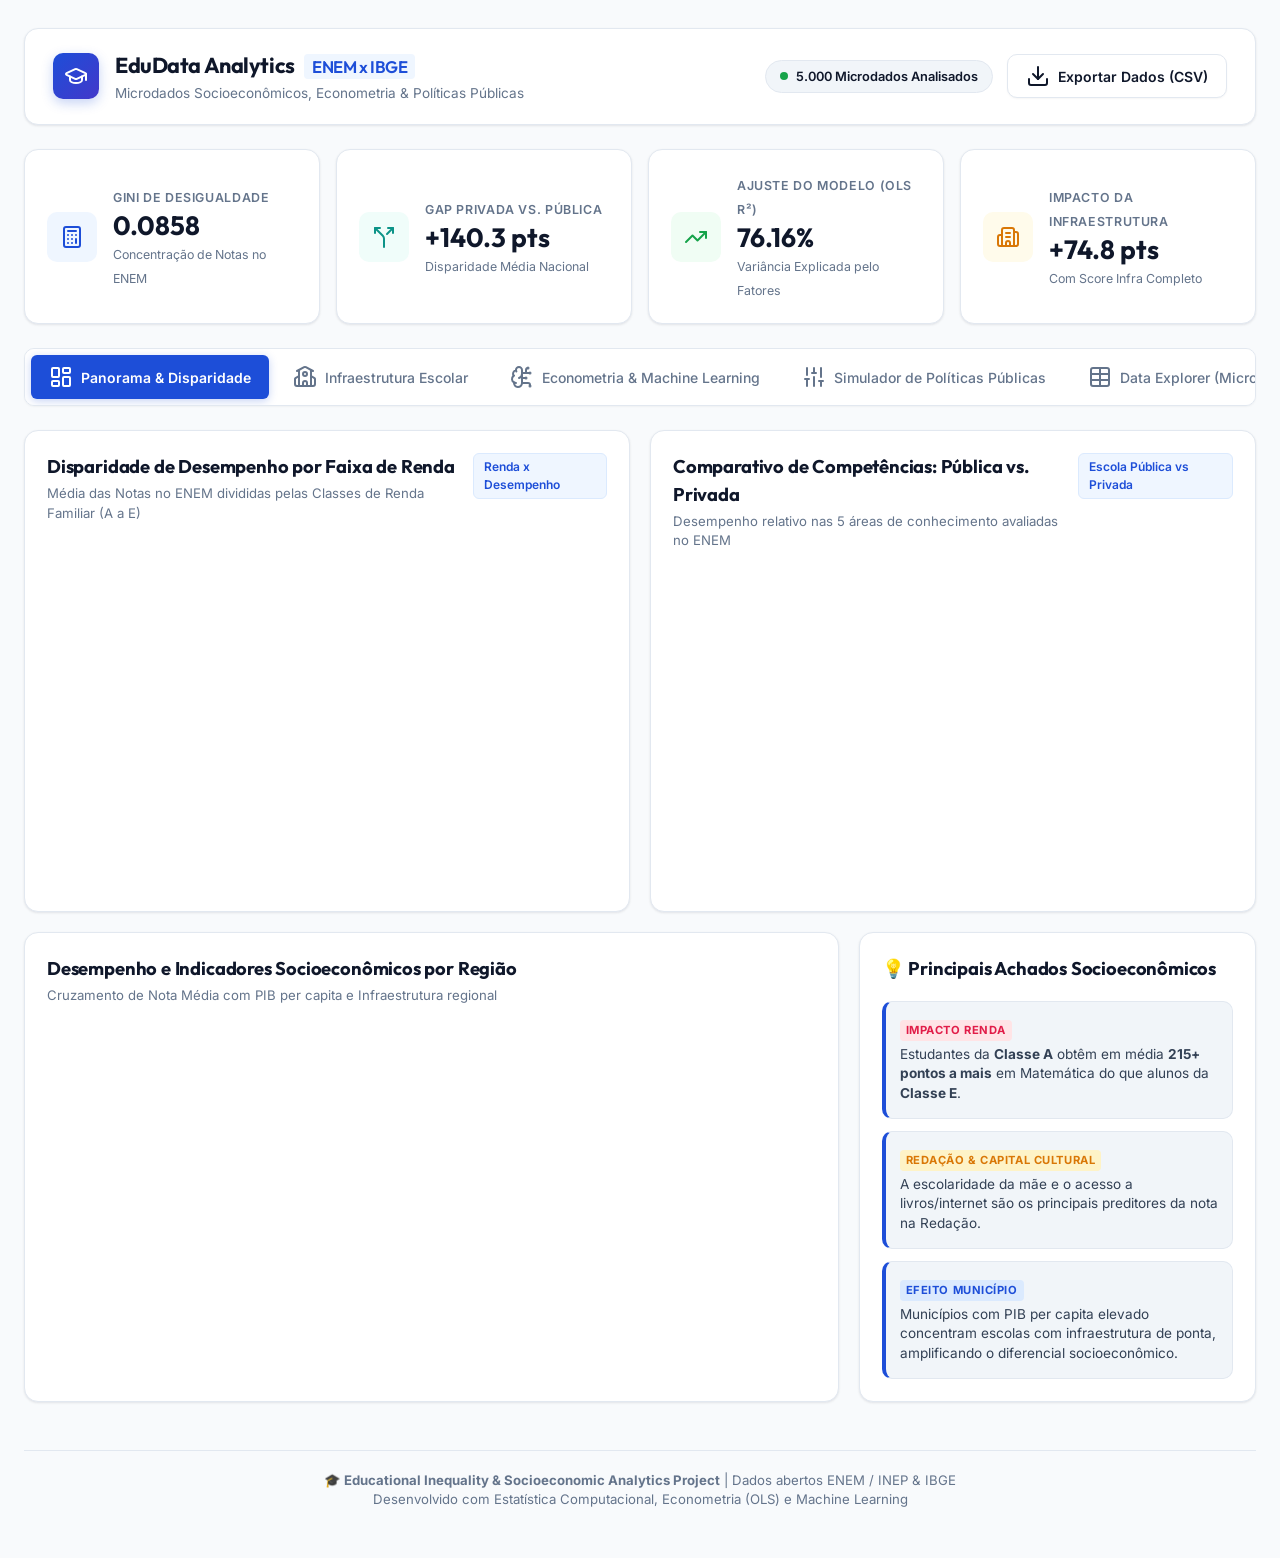
==== commit ce811ed4: "feat: edudata v2 com dashboard unificado, charts interativos e novo readme" ====
--- a/dashboard_standalone.html
+++ b/dashboard_standalone.html
@@ -14,47 +14,55 @@
   <link rel="preconnect" href="https://fonts.gstatic.com" crossorigin>
   <link href="https://fonts.googleapis.com/css2?family=Inter:wght@300;400;500;600;700&family=Outfit:wght@400;600;700;800&display=swap" rel="stylesheet">
   
-  <!-- Chart.js (Local with CDN Fallback) -->
-  
-  
-  
-  <!-- Lucide Icons (Local with CDN Fallback) -->
-  
-  
   
   <!-- Main Stylesheet -->
   <style>/* ==========================================================================
-   Educational Inequality Analytics - Custom Design System & CSS Tokens
+   EduData Analytics - Minimalist Clean & Executive Light Design System
    ========================================================================== */
 
 :root {
-  --bg-dark: #090d16;
-  --bg-card: rgba(17, 24, 39, 0.75);
-  --bg-card-hover: rgba(24, 34, 53, 0.85);
-  --bg-input: rgba(31, 41, 55, 0.8);
+  /* Surface & Background Colors */
+  --bg-app: #f8fafc;
+  --bg-card: #ffffff;
+  --bg-card-hover: #f1f5f9;
+  --bg-subtle: #f1f5f9;
+  --bg-input: #ffffff;
   
-  --border-color: rgba(255, 255, 255, 0.08);
-  --border-color-glow: rgba(139, 92, 246, 0.3);
+  /* Borders & Dividers */
+  --border-color: #e2e8f0;
+  --border-color-hover: #cbd5e1;
+  --border-focus: #2563eb;
+
+  /* Primary & Accent Palette (Clean Corporate) */
+  --primary-blue: #1d4ed8;
+  --primary-indigo: #4338ca;
+  --accent-teal: #0d9488;
+  --accent-emerald: #16a34a;
+  --accent-amber: #d97706;
+  --accent-rose: #e11d48;
   
-  --primary-purple: #8b5cf6;
-  --primary-purple-glow: rgba(139, 92, 246, 0.25);
-  --accent-cyan: #06b6d4;
-  --accent-emerald: #10b981;
-  --accent-amber: #f59e0b;
-  --accent-rose: #f43f5e;
+  /* Text Hierarchy */
+  --text-main: #0f172a;
+  --text-body: #334155;
+  --text-muted: #64748b;
+  --text-dim: #94a3b8;
   
-  --text-main: #f3f4f6;
-  --text-muted: #9ca3af;
-  --text-dim: #6b7280;
+  /* Shadows */
+  --shadow-xs: 0 1px 2px rgba(0, 0, 0, 0.04);
+  --shadow-sm: 0 1px 3px rgba(15, 23, 42, 0.06), 0 1px 2px rgba(15, 23, 42, 0.04);
+  --shadow-md: 0 4px 6px -1px rgba(15, 23, 42, 0.07), 0 2px 4px -2px rgba(15, 23, 42, 0.05);
+  --shadow-lg: 0 10px 15px -3px rgba(15, 23, 42, 0.08), 0 4px 6px -4px rgba(15, 23, 42, 0.04);
   
-  --font-heading: 'Outfit', -apple-system, BlinkMacSystemFont, sans-serif;
-  --font-body: 'Inter', -apple-system, BlinkMacSystemFont, sans-serif;
+  /* Typography */
+  --font-heading: 'Outfit', -apple-system, BlinkMacSystemFont, 'Segoe UI', Roboto, sans-serif;
+  --font-body: 'Inter', -apple-system, BlinkMacSystemFont, 'Segoe UI', Roboto, sans-serif;
   
-  --radius-lg: 16px;
-  --radius-md: 12px;
-  --radius-sm: 8px;
+  /* Radii */
+  --radius-lg: 14px;
+  --radius-md: 10px;
+  --radius-sm: 6px;
   
-  --transition-smooth: all 0.25s cubic-bezier(0.4, 0, 0.2, 1);
+  --transition-smooth: all 0.2s cubic-bezier(0.4, 0, 0.2, 1);
 }
 
 /* Reset & Global Base */
@@ -64,25 +72,20 @@
   padding: 0;
 }
 
-body.dark-theme {
-  background-color: var(--bg-dark);
-  background-image: 
-    radial-gradient(at 0% 0%, rgba(139, 92, 246, 0.12) 0px, transparent 50%),
-    radial-gradient(at 100% 100%, rgba(6, 182, 212, 0.10) 0px, transparent 50%),
-    radial-gradient(at 50% 50%, rgba(16, 185, 129, 0.05) 0px, transparent 50%);
-  background-attachment: fixed;
-  color: var(--text-main);
+body {
+  background-color: var(--bg-app);
+  color: var(--text-body);
   font-family: var(--font-body);
   line-height: 1.5;
   min-height: 100vh;
   -webkit-font-smoothing: antialiased;
 }
 
-/* Layout Container */
+/* App Container */
 .app-container {
   max-width: 1440px;
   margin: 0 auto;
-  padding: 24px;
+  padding: 28px 24px;
   display: flex;
   flex-direction: column;
   gap: 24px;
@@ -95,10 +98,9 @@
   align-items: center;
   padding: 20px 28px;
   background: var(--bg-card);
-  backdrop-filter: blur(16px);
   border: 1px solid var(--border-color);
   border-radius: var(--radius-lg);
-  box-shadow: 0 8px 32px rgba(0, 0, 0, 0.3);
+  box-shadow: var(--shadow-sm);
 }
 
 .header-brand {
@@ -108,42 +110,48 @@
 }
 
 .logo-icon {
-  width: 48px;
-  height: 48px;
+  width: 46px;
+  height: 46px;
   border-radius: var(--radius-md);
-  background: linear-gradient(135deg, var(--primary-purple), var(--accent-cyan));
+  background: linear-gradient(135deg, var(--primary-blue), var(--primary-indigo));
   display: flex;
   align-items: center;
   justify-content: center;
-  color: #fff;
-  box-shadow: 0 4px 20px var(--primary-purple-glow);
+  color: #ffffff;
+  box-shadow: 0 4px 12px rgba(29, 78, 216, 0.25);
 }
 
 .brand-text h1 {
   font-family: var(--font-heading);
-  font-size: 1.4rem;
+  font-size: 1.35rem;
   font-weight: 700;
-  color: #fff;
+  color: var(--text-main);
+  letter-spacing: -0.02em;
 }
 
 .brand-text h1 span {
-  color: var(--accent-cyan);
+  color: var(--primary-blue);
   font-weight: 600;
-  font-size: 1.1rem;
+  font-size: 1.05rem;
+  background: #eff6ff;
+  padding: 2px 8px;
+  border-radius: 4px;
+  margin-left: 6px;
 }
 
 .brand-text p {
   font-size: 0.85rem;
   color: var(--text-muted);
+  margin-top: 2px;
 }
 
 .header-actions {
   display: flex;
   align-items: center;
-  gap: 16px;
+  gap: 14px;
 }
 
-/* Badges & Dots */
+/* Badges & Indicators */
 .badge {
   display: inline-flex;
   align-items: center;
@@ -151,9 +159,10 @@
   padding: 6px 14px;
   border-radius: 9999px;
   font-size: 0.8rem;
-  font-weight: 500;
+  font-weight: 600;
   border: 1px solid var(--border-color);
-  background: rgba(255, 255, 255, 0.04);
+  background: var(--bg-subtle);
+  color: var(--text-main);
 }
 
 .pulse-dot {
@@ -161,14 +170,14 @@
   height: 8px;
   border-radius: 50%;
   background-color: var(--accent-emerald);
-  box-shadow: 0 0 10px var(--accent-emerald);
+  box-shadow: 0 0 0 0 rgba(22, 163, 74, 0.4);
   animation: pulse 2s infinite;
 }
 
 @keyframes pulse {
-  0% { transform: scale(0.95); box-shadow: 0 0 0 0 rgba(16, 185, 129, 0.7); }
-  70% { transform: scale(1); box-shadow: 0 0 0 8px rgba(16, 185, 129, 0); }
-  100% { transform: scale(0.95); box-shadow: 0 0 0 0 rgba(16, 185, 129, 0); }
+  0% { transform: scale(0.95); box-shadow: 0 0 0 0 rgba(22, 163, 74, 0.7); }
+  70% { transform: scale(1); box-shadow: 0 0 0 6px rgba(22, 163, 74, 0); }
+  100% { transform: scale(0.95); box-shadow: 0 0 0 0 rgba(22, 163, 74, 0); }
 }
 
 /* Buttons */
@@ -177,7 +186,7 @@
   align-items: center;
   justify-content: center;
   gap: 8px;
-  padding: 10px 18px;
+  padding: 9px 18px;
   border-radius: var(--radius-md);
   font-family: var(--font-body);
   font-size: 0.875rem;
@@ -188,26 +197,27 @@
 }
 
 .btn-outline {
-  background: rgba(255, 255, 255, 0.05);
+  background: var(--bg-card);
   color: var(--text-main);
   border-color: var(--border-color);
+  box-shadow: var(--shadow-xs);
 }
 
 .btn-outline:hover {
-  background: rgba(255, 255, 255, 0.1);
-  border-color: var(--primary-purple);
+  background: var(--bg-subtle);
+  border-color: var(--border-color-hover);
   transform: translateY(-1px);
 }
 
 .btn-secondary {
-  background: rgba(139, 92, 246, 0.15);
-  color: var(--primary-purple);
-  border-color: rgba(139, 92, 246, 0.3);
+  background: #eff6ff;
+  color: var(--primary-blue);
+  border-color: #dbeafe;
 }
 
 .btn-secondary:hover {
-  background: rgba(139, 92, 246, 0.25);
-  border-color: var(--primary-purple);
+  background: #dbeafe;
+  border-color: #bfdbfe;
 }
 
 .btn-sm {
@@ -226,18 +236,18 @@
   gap: 16px;
 }
 
-.glass-card {
+.glass-card, .card {
   background: var(--bg-card);
-  backdrop-filter: blur(16px);
   border: 1px solid var(--border-color);
   border-radius: var(--radius-lg);
-  padding: 20px;
+  padding: 22px;
+  box-shadow: var(--shadow-sm);
   transition: var(--transition-smooth);
 }
 
-.glass-card:hover {
-  border-color: rgba(255, 255, 255, 0.18);
-  box-shadow: 0 10px 30px rgba(0, 0, 0, 0.4);
+.glass-card:hover, .card:hover {
+  border-color: var(--border-color-hover);
+  box-shadow: var(--shadow-md);
 }
 
 .kpi-card {
@@ -247,48 +257,52 @@
 }
 
 .kpi-icon {
-  width: 52px;
-  height: 52px;
+  width: 50px;
+  height: 50px;
   border-radius: var(--radius-md);
   display: flex;
   align-items: center;
   justify-content: center;
+  flex-shrink: 0;
 }
 
-.icon-purple { background: rgba(139, 92, 246, 0.15); color: var(--primary-purple); }
-.icon-cyan { background: rgba(6, 182, 212, 0.15); color: var(--accent-cyan); }
-.icon-emerald { background: rgba(16, 185, 129, 0.15); color: var(--accent-emerald); }
-.icon-amber { background: rgba(245, 158, 11, 0.15); color: var(--accent-amber); }
+.icon-purple { background: #eff6ff; color: var(--primary-blue); }
+.icon-cyan { background: #f0fdfa; color: var(--accent-teal); }
+.icon-emerald { background: #f0fdf4; color: var(--accent-emerald); }
+.icon-amber { background: #fffbeb; color: var(--accent-amber); }
 
 .kpi-title {
-  font-size: 0.8rem;
+  font-size: 0.775rem;
   text-transform: uppercase;
   letter-spacing: 0.05em;
   color: var(--text-muted);
+  font-weight: 600;
 }
 
 .kpi-content h3 {
   font-family: var(--font-heading);
-  font-size: 1.6rem;
+  font-size: 1.65rem;
   font-weight: 700;
-  color: #fff;
+  color: var(--text-main);
   line-height: 1.2;
+  margin-top: 2px;
 }
 
 .kpi-desc {
-  font-size: 0.75rem;
-  color: var(--text-dim);
+  font-size: 0.775rem;
+  color: var(--text-muted);
 }
 
 /* Navigation Tabs */
 .nav-tabs-container {
   display: flex;
-  gap: 8px;
+  gap: 6px;
   padding: 6px;
   background: var(--bg-card);
   border: 1px solid var(--border-color);
   border-radius: var(--radius-md);
   overflow-x: auto;
+  box-shadow: var(--shadow-xs);
 }
 
 .nav-tab {
@@ -309,21 +323,21 @@
 }
 
 .nav-tab:hover {
-  color: #fff;
-  background: rgba(255, 255, 255, 0.04);
+  color: var(--text-main);
+  background: var(--bg-subtle);
 }
 
 .nav-tab.active {
-  background: var(--primary-purple);
-  color: #fff;
+  background: var(--primary-blue);
+  color: #ffffff;
   font-weight: 600;
-  box-shadow: 0 4px 14px var(--primary-purple-glow);
+  box-shadow: 0 2px 8px rgba(29, 78, 216, 0.25);
 }
 
 /* Main Content Area */
 .tab-panel {
   display: none;
-  animation: fadeIn 0.3s ease-in-out;
+  animation: fadeIn 0.25s ease-out;
 }
 
 .tab-panel.active {
@@ -331,7 +345,7 @@
 }
 
 @keyframes fadeIn {
-  from { opacity: 0; transform: translateY(6px); }
+  from { opacity: 0; transform: translateY(4px); }
   to { opacity: 1; transform: translateY(0); }
 }
 
@@ -353,29 +367,31 @@
   display: flex;
   justify-content: space-between;
   align-items: flex-start;
-  margin-bottom: 16px;
+  margin-bottom: 18px;
 }
 
 .card-header h3 {
   font-family: var(--font-heading);
   font-size: 1.15rem;
   font-weight: 700;
-  color: #fff;
+  color: var(--text-main);
+  letter-spacing: -0.01em;
 }
 
 .card-subtitle {
-  font-size: 0.8rem;
+  font-size: 0.825rem;
   color: var(--text-muted);
-  margin-top: 2px;
+  margin-top: 3px;
 }
 
 .card-tag {
   padding: 4px 10px;
   border-radius: var(--radius-sm);
-  background: rgba(139, 92, 246, 0.12);
-  color: var(--primary-purple);
+  background: #eff6ff;
+  color: var(--primary-blue);
   font-size: 0.75rem;
   font-weight: 600;
+  border: 1px solid #dbeafe;
 }
 
 /* Chart Canvas Container */
@@ -393,10 +409,11 @@
 }
 
 .insight-item {
-  padding: 12px;
-  border-radius: var(--radius-sm);
-  background: rgba(255, 255, 255, 0.03);
-  border-left: 3px solid var(--primary-purple);
+  padding: 14px;
+  border-radius: var(--radius-md);
+  background: var(--bg-subtle);
+  border: 1px solid var(--border-color);
+  border-left: 4px solid var(--primary-blue);
 }
 
 .insight-badge {
@@ -405,21 +422,25 @@
   font-weight: 700;
   text-transform: uppercase;
   margin-bottom: 4px;
+  letter-spacing: 0.05em;
 }
 
-.badge-danger { color: var(--accent-rose); }
-.badge-warning { color: var(--accent-amber); }
-.badge-info { color: var(--accent-cyan); }
+.badge-danger { color: var(--accent-rose); background: #ffe4e6; padding: 2px 6px; border-radius: 4px; }
+.badge-warning { color: var(--accent-amber); background: #fef3c7; padding: 2px 6px; border-radius: 4px; }
+.badge-info { color: var(--primary-blue); background: #dbeafe; padding: 2px 6px; border-radius: 4px; }
 
 .insight-item p {
-  font-size: 0.825rem;
-  color: var(--text-muted);
+  font-size: 0.85rem;
+  color: var(--text-body);
+  line-height: 1.45;
 }
 
 /* Data Tables */
 .table-responsive {
   width: 100%;
   overflow-x: auto;
+  border: 1px solid var(--border-color);
+  border-radius: var(--radius-md);
 }
 
 .data-table {
@@ -430,23 +451,27 @@
 }
 
 .data-table th {
-  padding: 12px 14px;
-  background: rgba(255, 255, 255, 0.03);
-  color: var(--text-muted);
+  padding: 12px 16px;
+  background: var(--bg-subtle);
+  color: var(--text-main);
   font-weight: 600;
   border-bottom: 1px solid var(--border-color);
   white-space: nowrap;
 }
 
 .data-table td {
-  padding: 12px 14px;
-  border-bottom: 1px solid rgba(255, 255, 255, 0.04);
-  color: var(--text-main);
+  padding: 12px 16px;
+  border-bottom: 1px solid var(--border-color);
+  color: var(--text-body);
   white-space: nowrap;
 }
 
 .data-table tbody tr:hover {
-  background: var(--bg-card-hover);
+  background: var(--bg-subtle);
+}
+
+.data-table tbody tr:last-child td {
+  border-bottom: none;
 }
 
 /* Heatmap Table Cell Styling */
@@ -473,11 +498,13 @@
   display: flex;
   justify-content: space-between;
   font-size: 0.825rem;
-  color: var(--text-muted);
+  color: var(--text-body);
+  font-weight: 500;
 }
 
 .control-label strong {
-  color: var(--accent-cyan);
+  color: var(--primary-blue);
+  font-weight: 700;
 }
 
 .slider {
@@ -486,7 +513,7 @@
   width: 100%;
   height: 6px;
   border-radius: 3px;
-  background: rgba(255, 255, 255, 0.1);
+  background: #cbd5e1;
   outline: none;
   transition: var(--transition-smooth);
 }
@@ -497,18 +524,18 @@
   width: 18px;
   height: 18px;
   border-radius: 50%;
-  background: var(--primary-purple);
+  background: var(--primary-blue);
   cursor: pointer;
-  box-shadow: 0 0 10px var(--primary-purple-glow);
+  box-shadow: 0 2px 6px rgba(29, 78, 216, 0.4);
   transition: var(--transition-smooth);
 }
 
 .slider::-webkit-slider-thumb:hover {
-  transform: scale(1.2);
+  transform: scale(1.15);
 }
 
 .sim-metric-card {
-  background: rgba(255, 255, 255, 0.03);
+  background: var(--bg-subtle);
   border: 1px solid var(--border-color);
   border-radius: var(--radius-md);
   padding: 16px;
@@ -518,8 +545,9 @@
 
 .sim-metric-title {
   font-size: 0.75rem;
-  color: var(--text-dim);
+  color: var(--text-muted);
   text-transform: uppercase;
+  font-weight: 600;
 }
 
 .sim-metric-card h4 {
@@ -527,10 +555,11 @@
   font-size: 1.5rem;
   font-weight: 700;
   margin-top: 4px;
+  color: var(--text-main);
 }
 
 .highlight-green h4 { color: var(--accent-emerald); }
-.highlight-purple h4 { color: var(--primary-purple); }
+.highlight-purple h4 { color: var(--primary-blue); }
 
 .sim-metric-delta {
   font-size: 0.8rem;
@@ -540,7 +569,7 @@
 
 .sim-metric-sub {
   font-size: 0.75rem;
-  color: var(--text-dim);
+  color: var(--text-muted);
 }
 
 /* Data Explorer Filters */
@@ -561,7 +590,7 @@
   background: var(--bg-input);
   border: 1px solid var(--border-color);
   border-radius: var(--radius-sm);
-  padding: 8px 12px;
+  padding: 8px 14px;
   color: var(--text-main);
   font-family: var(--font-body);
   font-size: 0.825rem;
@@ -570,8 +599,8 @@
 }
 
 .form-input:focus, .form-select:focus {
-  border-color: var(--primary-purple);
-  box-shadow: 0 0 8px var(--primary-purple-glow);
+  border-color: var(--primary-blue);
+  box-shadow: 0 0 0 3px rgba(37, 99, 235, 0.15);
 }
 
 .table-pagination {
@@ -581,7 +610,7 @@
   margin-top: 16px;
   padding-top: 12px;
   border-top: 1px solid var(--border-color);
-  font-size: 0.8rem;
+  font-size: 0.825rem;
   color: var(--text-muted);
 }
 
@@ -615,7 +644,7 @@
 }
 </style>
 </head>
-<body class="dark-theme">
+<body class="light-theme">
   <div class="app-container">
     
     <!-- Top Navigation Header -->
@@ -862,14 +891,14 @@
 
           <!-- Random Forest Feature Importance -->
           <div class="card glass-card">
-            <div class="card-header">
+                        <div class="card-header">
               <div>
                 <h3>Importância das Variáveis (Random Forest Regressor)</h3>
                 <p class="card-subtitle">Contribuição percentual de cada fator na explicação das notas</p>
               </div>
-              <div class="chart-container">
-                <canvas id="chartFeatureImportance"></canvas>
-              </div>
+            </div>
+            <div class="chart-container">
+              <canvas id="chartFeatureImportance"></canvas>
             </div>
           </div>
 
@@ -1066,21 +1095,7 @@
   
   
 
-  <script>
-    // Inline Fail-Safe Trigger
-    window.addEventListener('load', () => {
-      console.log('🚀 Guaranteeing render completion on window load...');
-      if (window.EduCharts) EduCharts.renderAll();
-      if (window.EduEconometrics) {
-        EduEconometrics.renderOLS();
-        EduEconometrics.renderCorrelationMatrix();
-        EduEconometrics.renderInfraSummaryTable();
-      }
-      if (window.lucide) {
-        lucide.createIcons();
-      }
-    });
-  </script>
+
 
 <script>
 /**
@@ -1278,7 +1293,7 @@
         "qtd": 1503
       },
       {
-        "faixa_renda": "Classe E (Até 1.5 SM)",
+        "faixa_renda": "Classe E (AtÃ© 1.5 SM)",
         "nota_media": 508.6,
         "nota_mt": 543.7,
         "nota_redacao": 526.1,
@@ -1301,7 +1316,7 @@
         "qtd": 1365
       },
       {
-        "tp_escola": "Pública",
+        "tp_escola": "PÃºblica",
         "nota_media": 533.5,
         "nota_cn": 484.6,
         "nota_ch": 536.6,
@@ -1362,13 +1377,13 @@
     ],
     "infra_impact_publica": [
       {
-        "item": "Acesso à Internet Banda Larga",
+        "item": "Acesso a Internet Banda Larga",
         "com_item": 546.1,
         "sem_item": 505.6,
         "diferenca_pontos": 40.5
       },
       {
-        "item": "Laboratório de Ciências",
+        "item": "LaboratÃ³rio de CiÃªncias",
         "com_item": 554.1,
         "sem_item": 520.2,
         "diferenca_pontos": 33.9
@@ -1402,7 +1417,7 @@
       "renda_num": 13804.02,
       "faixa_renda": "Classe B (6 a 12 SM)",
       "renda_level": 4,
-      "tp_escola": "Pública",
+      "tp_escola": "PÃºblica",
       "is_privada": 0,
       "escolaridade_mae": 2,
       "in_internet": 1,
@@ -1428,7 +1443,7 @@
       "renda_num": 4176.11,
       "faixa_renda": "Classe D (1.5 a 3 SM)",
       "renda_level": 2,
-      "tp_escola": "Pública",
+      "tp_escola": "PÃºblica",
       "is_privada": 0,
       "escolaridade_mae": 2,
       "in_internet": 1,
@@ -1454,7 +1469,7 @@
       "renda_num": 4332.75,
       "faixa_renda": "Classe D (1.5 a 3 SM)",
       "renda_level": 2,
-      "tp_escola": "Pública",
+      "tp_escola": "PÃºblica",
       "is_privada": 0,
       "escolaridade_mae": 1,
       "in_internet": 0,
@@ -1478,9 +1493,9 @@
       "region": "Sul",
       "pib_per_capita": 48544.54,
       "renda_num": 1237.58,
-      "faixa_renda": "Classe E (Até 1.5 SM)",
-      "renda_level": 1,
-      "tp_escola": "Pública",
+      "faixa_renda": "Classe E (AtÃ© 1.5 SM)",
+      "renda_level": 1,
+      "tp_escola": "PÃºblica",
       "is_privada": 0,
       "escolaridade_mae": 1,
       "in_internet": 1,
@@ -1532,7 +1547,7 @@
       "renda_num": 7162.23,
       "faixa_renda": "Classe C (3 a 6 SM)",
       "renda_level": 3,
-      "tp_escola": "Pública",
+      "tp_escola": "PÃºblica",
       "is_privada": 0,
       "escolaridade_mae": 3,
       "in_internet": 1,
@@ -1558,7 +1573,7 @@
       "renda_num": 3649.82,
       "faixa_renda": "Classe D (1.5 a 3 SM)",
       "renda_level": 2,
-      "tp_escola": "Pública",
+      "tp_escola": "PÃºblica",
       "is_privada": 0,
       "escolaridade_mae": 1,
       "in_internet": 1,
@@ -1582,9 +1597,9 @@
       "region": "Norte",
       "pib_per_capita": 29392.5,
       "renda_num": 1198.98,
-      "faixa_renda": "Classe E (Até 1.5 SM)",
-      "renda_level": 1,
-      "tp_escola": "Pública",
+      "faixa_renda": "Classe E (AtÃ© 1.5 SM)",
+      "renda_level": 1,
+      "tp_escola": "PÃºblica",
       "is_privada": 0,
       "escolaridade_mae": 4,
       "in_internet": 1,
@@ -1610,7 +1625,7 @@
       "renda_num": 3158.8,
       "faixa_renda": "Classe D (1.5 a 3 SM)",
       "renda_level": 2,
-      "tp_escola": "Pública",
+      "tp_escola": "PÃºblica",
       "is_privada": 0,
       "escolaridade_mae": 3,
       "in_internet": 1,
@@ -1634,9 +1649,9 @@
       "region": "Nordeste",
       "pib_per_capita": 19374.38,
       "renda_num": 1741.41,
-      "faixa_renda": "Classe E (Até 1.5 SM)",
-      "renda_level": 1,
-      "tp_escola": "Pública",
+      "faixa_renda": "Classe E (AtÃ© 1.5 SM)",
+      "renda_level": 1,
+      "tp_escola": "PÃºblica",
       "is_privada": 0,
       "escolaridade_mae": 1,
       "in_internet": 1,
@@ -1688,7 +1703,7 @@
       "renda_num": 7678.59,
       "faixa_renda": "Classe C (3 a 6 SM)",
       "renda_level": 3,
-      "tp_escola": "Pública",
+      "tp_escola": "PÃºblica",
       "is_privada": 0,
       "escolaridade_mae": 3,
       "in_internet": 1,
@@ -1714,7 +1729,7 @@
       "renda_num": 3055.35,
       "faixa_renda": "Classe D (1.5 a 3 SM)",
       "renda_level": 2,
-      "tp_escola": "Pública",
+      "tp_escola": "PÃºblica",
       "is_privada": 0,
       "escolaridade_mae": 1,
       "in_internet": 0,
@@ -1764,9 +1779,9 @@
       "region": "Sudeste",
       "pib_per_capita": 56786.68,
       "renda_num": 1497.84,
-      "faixa_renda": "Classe E (Até 1.5 SM)",
-      "renda_level": 1,
-      "tp_escola": "Pública",
+      "faixa_renda": "Classe E (AtÃ© 1.5 SM)",
+      "renda_level": 1,
+      "tp_escola": "PÃºblica",
       "is_privada": 0,
       "escolaridade_mae": 2,
       "in_internet": 1,
@@ -1790,9 +1805,9 @@
       "region": "Sudeste",
       "pib_per_capita": 52266.8,
       "renda_num": 1626.83,
-      "faixa_renda": "Classe E (Até 1.5 SM)",
-      "renda_level": 1,
-      "tp_escola": "Pública",
+      "faixa_renda": "Classe E (AtÃ© 1.5 SM)",
+      "renda_level": 1,
+      "tp_escola": "PÃºblica",
       "is_privada": 0,
       "escolaridade_mae": 1,
       "in_internet": 1,
@@ -1816,9 +1831,9 @@
       "region": "Sudeste",
       "pib_per_capita": 33462.87,
       "renda_num": 1202.23,
-      "faixa_renda": "Classe E (Até 1.5 SM)",
-      "renda_level": 1,
-      "tp_escola": "Pública",
+      "faixa_renda": "Classe E (AtÃ© 1.5 SM)",
+      "renda_level": 1,
+      "tp_escola": "PÃºblica",
       "is_privada": 0,
       "escolaridade_mae": 1,
       "in_internet": 1,
@@ -1868,9 +1883,9 @@
       "region": "Sudeste",
       "pib_per_capita": 25190.38,
       "renda_num": 1359.8,
-      "faixa_renda": "Classe E (Até 1.5 SM)",
-      "renda_level": 1,
-      "tp_escola": "Pública",
+      "faixa_renda": "Classe E (AtÃ© 1.5 SM)",
+      "renda_level": 1,
+      "tp_escola": "PÃºblica",
       "is_privada": 0,
       "escolaridade_mae": 1,
       "in_internet": 0,
@@ -1894,9 +1909,9 @@
       "region": "Sudeste",
       "pib_per_capita": 19481.74,
       "renda_num": 1737.38,
-      "faixa_renda": "Classe E (Até 1.5 SM)",
-      "renda_level": 1,
-      "tp_escola": "Pública",
+      "faixa_renda": "Classe E (AtÃ© 1.5 SM)",
+      "renda_level": 1,
+      "tp_escola": "PÃºblica",
       "is_privada": 0,
       "escolaridade_mae": 2,
       "in_internet": 0,
@@ -1922,7 +1937,7 @@
       "renda_num": 4069.49,
       "faixa_renda": "Classe D (1.5 a 3 SM)",
       "renda_level": 2,
-      "tp_escola": "Pública",
+      "tp_escola": "PÃºblica",
       "is_privada": 0,
       "escolaridade_mae": 1,
       "in_internet": 0,
@@ -1946,9 +1961,9 @@
       "region": "Sudeste",
       "pib_per_capita": 84505.21,
       "renda_num": 1508.76,
-      "faixa_renda": "Classe E (Até 1.5 SM)",
-      "renda_level": 1,
-      "tp_escola": "Pública",
+      "faixa_renda": "Classe E (AtÃ© 1.5 SM)",
+      "renda_level": 1,
+      "tp_escola": "PÃºblica",
       "is_privada": 0,
       "escolaridade_mae": 2,
       "in_internet": 1,
@@ -1974,7 +1989,7 @@
       "renda_num": 7195.42,
       "faixa_renda": "Classe C (3 a 6 SM)",
       "renda_level": 3,
-      "tp_escola": "Pública",
+      "tp_escola": "PÃºblica",
       "is_privada": 0,
       "escolaridade_mae": 2,
       "in_internet": 1,
@@ -2026,7 +2041,7 @@
       "renda_num": 3150.9,
       "faixa_renda": "Classe D (1.5 a 3 SM)",
       "renda_level": 2,
-      "tp_escola": "Pública",
+      "tp_escola": "PÃºblica",
       "is_privada": 0,
       "escolaridade_mae": 1,
       "in_internet": 1,
@@ -2052,7 +2067,7 @@
       "renda_num": 8949.97,
       "faixa_renda": "Classe C (3 a 6 SM)",
       "renda_level": 3,
-      "tp_escola": "Pública",
+      "tp_escola": "PÃºblica",
       "is_privada": 0,
       "escolaridade_mae": 2,
       "in_internet": 1,
@@ -2078,7 +2093,7 @@
       "renda_num": 3992.83,
       "faixa_renda": "Classe D (1.5 a 3 SM)",
       "renda_level": 2,
-      "tp_escola": "Pública",
+      "tp_escola": "PÃºblica",
       "is_privada": 0,
       "escolaridade_mae": 3,
       "in_internet": 0,
@@ -2104,7 +2119,7 @@
       "renda_num": 3859.41,
       "faixa_renda": "Classe D (1.5 a 3 SM)",
       "renda_level": 2,
-      "tp_escola": "Pública",
+      "tp_escola": "PÃºblica",
       "is_privada": 0,
       "escolaridade_mae": 2,
       "in_internet": 1,
@@ -2180,9 +2195,9 @@
       "region": "Sul",
       "pib_per_capita": 32338.68,
       "renda_num": 1405.63,
-      "faixa_renda": "Classe E (Até 1.5 SM)",
-      "renda_level": 1,
-      "tp_escola": "Pública",
+      "faixa_renda": "Classe E (AtÃ© 1.5 SM)",
+      "renda_level": 1,
+      "tp_escola": "PÃºblica",
       "is_privada": 0,
       "escolaridade_mae": 1,
       "in_internet": 0,
@@ -2208,7 +2223,7 @@
       "renda_num": 3154.69,
       "faixa_renda": "Classe D (1.5 a 3 SM)",
       "renda_level": 2,
-      "tp_escola": "Pública",
+      "tp_escola": "PÃºblica",
       "is_privada": 0,
       "escolaridade_mae": 3,
       "in_internet": 0,
@@ -2232,9 +2247,9 @@
       "region": "Sudeste",
       "pib_per_capita": 62215.48,
       "renda_num": 1484.18,
-      "faixa_renda": "Classe E (Até 1.5 SM)",
-      "renda_level": 1,
-      "tp_escola": "Pública",
+      "faixa_renda": "Classe E (AtÃ© 1.5 SM)",
+      "renda_level": 1,
+      "tp_escola": "PÃºblica",
       "is_privada": 0,
       "escolaridade_mae": 2,
       "in_internet": 1,
@@ -2284,9 +2299,9 @@
       "region": "Centro-Oeste",
       "pib_per_capita": 105537.7,
       "renda_num": 1662.49,
-      "faixa_renda": "Classe E (Até 1.5 SM)",
-      "renda_level": 1,
-      "tp_escola": "Pública",
+      "faixa_renda": "Classe E (AtÃ© 1.5 SM)",
+      "renda_level": 1,
+      "tp_escola": "PÃºblica",
       "is_privada": 0,
       "escolaridade_mae": 2,
       "in_internet": 1,
@@ -2338,7 +2353,7 @@
       "renda_num": 4069.05,
       "faixa_renda": "Classe D (1.5 a 3 SM)",
       "renda_level": 2,
-      "tp_escola": "Pública",
+      "tp_escola": "PÃºblica",
       "is_privada": 0,
       "escolaridade_mae": 3,
       "in_internet": 1,
@@ -2414,9 +2429,9 @@
       "region": "Sudeste",
       "pib_per_capita": 30919.8,
       "renda_num": 1270.57,
-      "faixa_renda": "Classe E (Até 1.5 SM)",
-      "renda_level": 1,
-      "tp_escola": "Pública",
+      "faixa_renda": "Classe E (AtÃ© 1.5 SM)",
+      "renda_level": 1,
+      "tp_escola": "PÃºblica",
       "is_privada": 0,
       "escolaridade_mae": 1,
       "in_internet": 1,
@@ -2440,9 +2455,9 @@
       "region": "Sudeste",
       "pib_per_capita": 35683.52,
       "renda_num": 1445.12,
-      "faixa_renda": "Classe E (Até 1.5 SM)",
-      "renda_level": 1,
-      "tp_escola": "Pública",
+      "faixa_renda": "Classe E (AtÃ© 1.5 SM)",
+      "renda_level": 1,
+      "tp_escola": "PÃºblica",
       "is_privada": 0,
       "escolaridade_mae": 2,
       "in_internet": 1,
@@ -2468,7 +2483,7 @@
       "renda_num": 3409.52,
       "faixa_renda": "Classe D (1.5 a 3 SM)",
       "renda_level": 2,
-      "tp_escola": "Pública",
+      "tp_escola": "PÃºblica",
       "is_privada": 0,
       "escolaridade_mae": 4,
       "in_internet": 0,
@@ -2492,9 +2507,9 @@
       "region": "Sudeste",
       "pib_per_capita": 78722.7,
       "renda_num": 1400.18,
-      "faixa_renda": "Classe E (Até 1.5 SM)",
-      "renda_level": 1,
-      "tp_escola": "Pública",
+      "faixa_renda": "Classe E (AtÃ© 1.5 SM)",
+      "renda_level": 1,
+      "tp_escola": "PÃºblica",
       "is_privada": 0,
       "escolaridade_mae": 1,
       "in_internet": 1,
@@ -2518,9 +2533,9 @@
       "region": "Norte",
       "pib_per_capita": 44883.85,
       "renda_num": 1737.37,
-      "faixa_renda": "Classe E (Até 1.5 SM)",
-      "renda_level": 1,
-      "tp_escola": "Pública",
+      "faixa_renda": "Classe E (AtÃ© 1.5 SM)",
+      "renda_level": 1,
+      "tp_escola": "PÃºblica",
       "is_privada": 0,
       "escolaridade_mae": 2,
       "in_internet": 1,
@@ -2546,7 +2561,7 @@
       "renda_num": 14681.76,
       "faixa_renda": "Classe B (6 a 12 SM)",
       "renda_level": 4,
-      "tp_escola": "Pública",
+      "tp_escola": "PÃºblica",
       "is_privada": 0,
       "escolaridade_mae": 3,
       "in_internet": 1,
@@ -2572,7 +2587,7 @@
       "renda_num": 8161.24,
       "faixa_renda": "Classe C (3 a 6 SM)",
       "renda_level": 3,
-      "tp_escola": "Pública",
+      "tp_escola": "PÃºblica",
       "is_privada": 0,
       "escolaridade_mae": 4,
       "in_internet": 0,
@@ -2596,7 +2611,7 @@
       "region": "Sudeste",
       "pib_per_capita": 74540.55,
       "renda_num": 1194.83,
-      "faixa_renda": "Classe E (Até 1.5 SM)",
+      "faixa_renda": "Classe E (AtÃ© 1.5 SM)",
       "renda_level": 1,
       "tp_escola": "Privada",
       "is_privada": 1,
@@ -2624,7 +2639,7 @@
       "renda_num": 4136.92,
       "faixa_renda": "Classe D (1.5 a 3 SM)",
       "renda_level": 2,
-      "tp_escola": "Pública",
+      "tp_escola": "PÃºblica",
       "is_privada": 0,
       "escolaridade_mae": 2,
       "in_internet": 1,
@@ -2650,7 +2665,7 @@
       "renda_num": 8133.71,
       "faixa_renda": "Classe C (3 a 6 SM)",
       "renda_level": 3,
-      "tp_escola": "Pública",
+      "tp_escola": "PÃºblica",
       "is_privada": 0,
       "escolaridade_mae": 4,
       "in_internet": 1,
@@ -2702,7 +2717,7 @@
       "renda_num": 8395.26,
       "faixa_renda": "Classe C (3 a 6 SM)",
       "renda_level": 3,
-      "tp_escola": "Pública",
+      "tp_escola": "PÃºblica",
       "is_privada": 0,
       "escolaridade_mae": 2,
       "in_internet": 1,
@@ -2726,9 +2741,9 @@
       "region": "Nordeste",
       "pib_per_capita": 12066.96,
       "renda_num": 1682.46,
-      "faixa_renda": "Classe E (Até 1.5 SM)",
-      "renda_level": 1,
-      "tp_escola": "Pública",
+      "faixa_renda": "Classe E (AtÃ© 1.5 SM)",
+      "renda_level": 1,
+      "tp_escola": "PÃºblica",
       "is_privada": 0,
       "escolaridade_mae": 1,
       "in_internet": 0,
@@ -2780,7 +2795,7 @@
       "renda_num": 2998.76,
       "faixa_renda": "Classe D (1.5 a 3 SM)",
       "renda_level": 2,
-      "tp_escola": "Pública",
+      "tp_escola": "PÃºblica",
       "is_privada": 0,
       "escolaridade_mae": 3,
       "in_internet": 1,
@@ -2806,7 +2821,7 @@
       "renda_num": 4046.21,
       "faixa_renda": "Classe D (1.5 a 3 SM)",
       "renda_level": 2,
-      "tp_escola": "Pública",
+      "tp_escola": "PÃºblica",
       "is_privada": 0,
       "escolaridade_mae": 2,
       "in_internet": 1,
@@ -2858,7 +2873,7 @@
       "renda_num": 3304.96,
       "faixa_renda": "Classe D (1.5 a 3 SM)",
       "renda_level": 2,
-      "tp_escola": "Pública",
+      "tp_escola": "PÃºblica",
       "is_privada": 0,
       "escolaridade_mae": 3,
       "in_internet": 0,
@@ -2884,7 +2899,7 @@
       "renda_num": 3526.87,
       "faixa_renda": "Classe D (1.5 a 3 SM)",
       "renda_level": 2,
-      "tp_escola": "Pública",
+      "tp_escola": "PÃºblica",
       "is_privada": 0,
       "escolaridade_mae": 2,
       "in_internet": 1,
@@ -2908,9 +2923,9 @@
       "region": "Sudeste",
       "pib_per_capita": 27905.87,
       "renda_num": 1323.75,
-      "faixa_renda": "Classe E (Até 1.5 SM)",
-      "renda_level": 1,
-      "tp_escola": "Pública",
+      "faixa_renda": "Classe E (AtÃ© 1.5 SM)",
+      "renda_level": 1,
+      "tp_escola": "PÃºblica",
       "is_privada": 0,
       "escolaridade_mae": 1,
       "in_internet": 1,
@@ -2934,9 +2949,9 @@
       "region": "Sudeste",
       "pib_per_capita": 20862.51,
       "renda_num": 1446.35,
-      "faixa_renda": "Classe E (Até 1.5 SM)",
-      "renda_level": 1,
-      "tp_escola": "Pública",
+      "faixa_renda": "Classe E (AtÃ© 1.5 SM)",
+      "renda_level": 1,
+      "tp_escola": "PÃºblica",
       "is_privada": 0,
       "escolaridade_mae": 1,
       "in_internet": 1,
@@ -2960,9 +2975,9 @@
       "region": "Sudeste",
       "pib_per_capita": 53974.16,
       "renda_num": 1697.31,
-      "faixa_renda": "Classe E (Até 1.5 SM)",
-      "renda_level": 1,
-      "tp_escola": "Pública",
+      "faixa_renda": "Classe E (AtÃ© 1.5 SM)",
+      "renda_level": 1,
+      "tp_escola": "PÃºblica",
       "is_privada": 0,
       "escolaridade_mae": 1,
       "in_internet": 1,
@@ -2986,7 +3001,7 @@
       "region": "Sudeste",
       "pib_per_capita": 60991.4,
       "renda_num": 1253.64,
-      "faixa_renda": "Classe E (Até 1.5 SM)",
+      "faixa_renda": "Classe E (AtÃ© 1.5 SM)",
       "renda_level": 1,
       "tp_escola": "Privada",
       "is_privada": 1,
@@ -3014,7 +3029,7 @@
       "renda_num": 4097.56,
       "faixa_renda": "Classe D (1.5 a 3 SM)",
       "renda_level": 2,
-      "tp_escola": "Pública",
+      "tp_escola": "PÃºblica",
       "is_privada": 0,
       "escolaridade_mae": 2,
       "in_internet": 1,
@@ -3038,9 +3053,9 @@
       "region": "Sudeste",
       "pib_per_capita": 46114.24,
       "renda_num": 1658.2,
-      "faixa_renda": "Classe E (Até 1.5 SM)",
-      "renda_level": 1,
-      "tp_escola": "Pública",
+      "faixa_renda": "Classe E (AtÃ© 1.5 SM)",
+      "renda_level": 1,
+      "tp_escola": "PÃºblica",
       "is_privada": 0,
       "escolaridade_mae": 2,
       "in_internet": 1,
@@ -3064,9 +3079,9 @@
       "region": "Sudeste",
       "pib_per_capita": 29109.73,
       "renda_num": 1368.54,
-      "faixa_renda": "Classe E (Até 1.5 SM)",
-      "renda_level": 1,
-      "tp_escola": "Pública",
+      "faixa_renda": "Classe E (AtÃ© 1.5 SM)",
+      "renda_level": 1,
+      "tp_escola": "PÃºblica",
       "is_privada": 0,
       "escolaridade_mae": 2,
       "in_internet": 1,
@@ -3090,9 +3105,9 @@
       "region": "Sul",
       "pib_per_capita": 59893.02,
       "renda_num": 1230.61,
-      "faixa_renda": "Classe E (Até 1.5 SM)",
-      "renda_level": 1,
-      "tp_escola": "Pública",
+      "faixa_renda": "Classe E (AtÃ© 1.5 SM)",
+      "renda_level": 1,
+      "tp_escola": "PÃºblica",
       "is_privada": 0,
       "escolaridade_mae": 1,
       "in_internet": 1,
@@ -3144,7 +3159,7 @@
       "renda_num": 3219.3,
       "faixa_renda": "Classe D (1.5 a 3 SM)",
       "renda_level": 2,
-      "tp_escola": "Pública",
+      "tp_escola": "PÃºblica",
       "is_privada": 0,
       "escolaridade_mae": 2,
       "in_internet": 0,
@@ -3170,7 +3185,7 @@
       "renda_num": 3218.57,
       "faixa_renda": "Classe D (1.5 a 3 SM)",
       "renda_level": 2,
-      "tp_escola": "Pública",
+      "tp_escola": "PÃºblica",
       "is_privada": 0,
       "escolaridade_mae": 2,
       "in_internet": 1,
@@ -3194,9 +3209,9 @@
       "region": "Centro-Oeste",
       "pib_per_capita": 56496.76,
       "renda_num": 1497.67,
-      "faixa_renda": "Classe E (Até 1.5 SM)",
-      "renda_level": 1,
-      "tp_escola": "Pública",
+      "faixa_renda": "Classe E (AtÃ© 1.5 SM)",
+      "renda_level": 1,
+      "tp_escola": "PÃºblica",
       "is_privada": 0,
       "escolaridade_mae": 1,
       "in_internet": 1,
@@ -3248,7 +3263,7 @@
       "renda_num": 3595.38,
       "faixa_renda": "Classe D (1.5 a 3 SM)",
       "renda_level": 2,
-      "tp_escola": "Pública",
+      "tp_escola": "PÃºblica",
       "is_privada": 0,
       "escolaridade_mae": 2,
       "in_internet": 1,
@@ -3274,7 +3289,7 @@
       "renda_num": 3688.31,
       "faixa_renda": "Classe D (1.5 a 3 SM)",
       "renda_level": 2,
-      "tp_escola": "Pública",
+      "tp_escola": "PÃºblica",
       "is_privada": 0,
       "escolaridade_mae": 2,
       "in_internet": 1,
@@ -3300,7 +3315,7 @@
       "renda_num": 3375.79,
       "faixa_renda": "Classe D (1.5 a 3 SM)",
       "renda_level": 2,
-      "tp_escola": "Pública",
+      "tp_escola": "PÃºblica",
       "is_privada": 0,
       "escolaridade_mae": 2,
       "in_internet": 0,
@@ -3430,7 +3445,7 @@
       "renda_num": 14785.08,
       "faixa_renda": "Classe B (6 a 12 SM)",
       "renda_level": 4,
-      "tp_escola": "Pública",
+      "tp_escola": "PÃºblica",
       "is_privada": 0,
       "escolaridade_mae": 4,
       "in_internet": 1,
@@ -3456,7 +3471,7 @@
       "renda_num": 12970.96,
       "faixa_renda": "Classe B (6 a 12 SM)",
       "renda_level": 4,
-      "tp_escola": "Pública",
+      "tp_escola": "PÃºblica",
       "is_privada": 0,
       "escolaridade_mae": 3,
       "in_internet": 1,
@@ -3482,7 +3497,7 @@
       "renda_num": 3138.89,
       "faixa_renda": "Classe D (1.5 a 3 SM)",
       "renda_level": 2,
-      "tp_escola": "Pública",
+      "tp_escola": "PÃºblica",
       "is_privada": 0,
       "escolaridade_mae": 2,
       "in_internet": 1,
@@ -3508,7 +3523,7 @@
       "renda_num": 3279.78,
       "faixa_renda": "Classe D (1.5 a 3 SM)",
       "renda_level": 2,
-      "tp_escola": "Pública",
+      "tp_escola": "PÃºblica",
       "is_privada": 0,
       "escolaridade_mae": 3,
       "in_internet": 1,
@@ -3534,7 +3549,7 @@
       "renda_num": 3301.06,
       "faixa_renda": "Classe D (1.5 a 3 SM)",
       "renda_level": 2,
-      "tp_escola": "Pública",
+      "tp_escola": "PÃºblica",
       "is_privada": 0,
       "escolaridade_mae": 3,
       "in_internet": 0,
@@ -3560,7 +3575,7 @@
       "renda_num": 9039.82,
       "faixa_renda": "Classe C (3 a 6 SM)",
       "renda_level": 3,
-      "tp_escola": "Pública",
+      "tp_escola": "PÃºblica",
       "is_privada": 0,
       "escolaridade_mae": 3,
       "in_internet": 1,
@@ -3586,7 +3601,7 @@
       "renda_num": 2986.89,
       "faixa_renda": "Classe D (1.5 a 3 SM)",
       "renda_level": 2,
-      "tp_escola": "Pública",
+      "tp_escola": "PÃºblica",
       "is_privada": 0,
       "escolaridade_mae": 1,
       "in_internet": 1,
@@ -3612,7 +3627,7 @@
       "renda_num": 3563.35,
       "faixa_renda": "Classe D (1.5 a 3 SM)",
       "renda_level": 2,
-      "tp_escola": "Pública",
+      "tp_escola": "PÃºblica",
       "is_privada": 0,
       "escolaridade_mae": 4,
       "in_internet": 1,
@@ -3664,7 +3679,7 @@
       "renda_num": 4104.95,
       "faixa_renda": "Classe D (1.5 a 3 SM)",
       "renda_level": 2,
-      "tp_escola": "Pública",
+      "tp_escola": "PÃºblica",
       "is_privada": 0,
       "escolaridade_mae": 3,
       "in_internet": 1,
@@ -3688,9 +3703,9 @@
       "region": "Norte",
       "pib_per_capita": 42955.53,
       "renda_num": 1417.57,
-      "faixa_renda": "Classe E (Até 1.5 SM)",
-      "renda_level": 1,
-      "tp_escola": "Pública",
+      "faixa_renda": "Classe E (AtÃ© 1.5 SM)",
+      "renda_level": 1,
+      "tp_escola": "PÃºblica",
       "is_privada": 0,
       "escolaridade_mae": 2,
       "in_internet": 1,
@@ -3740,9 +3755,9 @@
       "region": "Sudeste",
       "pib_per_capita": 49258.28,
       "renda_num": 1369.52,
-      "faixa_renda": "Classe E (Até 1.5 SM)",
-      "renda_level": 1,
-      "tp_escola": "Pública",
+      "faixa_renda": "Classe E (AtÃ© 1.5 SM)",
+      "renda_level": 1,
+      "tp_escola": "PÃºblica",
       "is_privada": 0,
       "escolaridade_mae": 1,
       "in_internet": 1,
@@ -3768,7 +3783,7 @@
       "renda_num": 3713.61,
       "faixa_renda": "Classe D (1.5 a 3 SM)",
       "renda_level": 2,
-      "tp_escola": "Pública",
+      "tp_escola": "PÃºblica",
       "is_privada": 0,
       "escolaridade_mae": 3,
       "in_internet": 1,
@@ -3794,7 +3809,7 @@
       "renda_num": 4012.24,
       "faixa_renda": "Classe D (1.5 a 3 SM)",
       "renda_level": 2,
-      "tp_escola": "Pública",
+      "tp_escola": "PÃºblica",
       "is_privada": 0,
       "escolaridade_mae": 3,
       "in_internet": 1,
@@ -3818,9 +3833,9 @@
       "region": "Sul",
       "pib_per_capita": 61246.95,
       "renda_num": 1319.96,
-      "faixa_renda": "Classe E (Até 1.5 SM)",
-      "renda_level": 1,
-      "tp_escola": "Pública",
+      "faixa_renda": "Classe E (AtÃ© 1.5 SM)",
+      "renda_level": 1,
+      "tp_escola": "PÃºblica",
       "is_privada": 0,
       "escolaridade_mae": 2,
       "in_internet": 1,
@@ -3870,7 +3885,7 @@
       "region": "Sul",
       "pib_per_capita": 49606.68,
       "renda_num": 1238.42,
-      "faixa_renda": "Classe E (Até 1.5 SM)",
+      "faixa_renda": "Classe E (AtÃ© 1.5 SM)",
       "renda_level": 1,
       "tp_escola": "Privada",
       "is_privada": 1,
@@ -3898,7 +3913,7 @@
       "renda_num": 3377.16,
       "faixa_renda": "Classe D (1.5 a 3 SM)",
       "renda_level": 2,
-      "tp_escola": "Pública",
+      "tp_escola": "PÃºblica",
       "is_privada": 0,
       "escolaridade_mae": 3,
       "in_internet": 1,
@@ -3924,7 +3939,7 @@
       "renda_num": 3418.68,
       "faixa_renda": "Classe D (1.5 a 3 SM)",
       "renda_level": 2,
-      "tp_escola": "Pública",
+      "tp_escola": "PÃºblica",
       "is_privada": 0,
       "escolaridade_mae": 3,
       "in_internet": 1,
@@ -3976,7 +3991,7 @@
       "renda_num": 7590.0,
       "faixa_renda": "Classe C (3 a 6 SM)",
       "renda_level": 3,
-      "tp_escola": "Pública",
+      "tp_escola": "PÃºblica",
       "is_privada": 0,
       "escolaridade_mae": 3,
       "in_internet": 1,
@@ -4000,9 +4015,9 @@
       "region": "Sudeste",
       "pib_per_capita": 60126.07,
       "renda_num": 1373.12,
-      "faixa_renda": "Classe E (Até 1.5 SM)",
-      "renda_level": 1,
-      "tp_escola": "Pública",
+      "faixa_renda": "Classe E (AtÃ© 1.5 SM)",
+      "renda_level": 1,
+      "tp_escola": "PÃºblica",
       "is_privada": 0,
       "escolaridade_mae": 2,
       "in_internet": 1,
@@ -4028,7 +4043,7 @@
       "renda_num": 3451.31,
       "faixa_renda": "Classe D (1.5 a 3 SM)",
       "renda_level": 2,
-      "tp_escola": "Pública",
+      "tp_escola": "PÃºblica",
       "is_privada": 0,
       "escolaridade_mae": 2,
       "in_internet": 0,
@@ -4054,7 +4069,7 @@
       "renda_num": 4236.06,
       "faixa_renda": "Classe D (1.5 a 3 SM)",
       "renda_level": 2,
-      "tp_escola": "Pública",
+      "tp_escola": "PÃºblica",
       "is_privada": 0,
       "escolaridade_mae": 1,
       "in_internet": 1,
@@ -4106,7 +4121,7 @@
       "renda_num": 3883.82,
       "faixa_renda": "Classe D (1.5 a 3 SM)",
       "renda_level": 2,
-      "tp_escola": "Pública",
+      "tp_escola": "PÃºblica",
       "is_privada": 0,
       "escolaridade_mae": 2,
       "in_internet": 0,
@@ -4132,7 +4147,7 @@
       "renda_num": 6515.89,
       "faixa_renda": "Classe C (3 a 6 SM)",
       "renda_level": 3,
-      "tp_escola": "Pública",
+      "tp_escola": "PÃºblica",
       "is_privada": 0,
       "escolaridade_mae": 3,
       "in_internet": 1,
@@ -4158,7 +4173,7 @@
       "renda_num": 9242.94,
       "faixa_renda": "Classe C (3 a 6 SM)",
       "renda_level": 3,
-      "tp_escola": "Pública",
+      "tp_escola": "PÃºblica",
       "is_privada": 0,
       "escolaridade_mae": 3,
       "in_internet": 1,
@@ -4184,7 +4199,7 @@
       "renda_num": 3585.47,
       "faixa_renda": "Classe D (1.5 a 3 SM)",
       "renda_level": 2,
-      "tp_escola": "Pública",
+      "tp_escola": "PÃºblica",
       "is_privada": 0,
       "escolaridade_mae": 2,
       "in_internet": 0,
@@ -4236,7 +4251,7 @@
       "renda_num": 4186.9,
       "faixa_renda": "Classe D (1.5 a 3 SM)",
       "renda_level": 2,
-      "tp_escola": "Pública",
+      "tp_escola": "PÃºblica",
       "is_privada": 0,
       "escolaridade_mae": 2,
       "in_internet": 1,
@@ -4262,7 +4277,7 @@
       "renda_num": 4145.57,
       "faixa_renda": "Classe D (1.5 a 3 SM)",
       "renda_level": 2,
-      "tp_escola": "Pública",
+      "tp_escola": "PÃºblica",
       "is_privada": 0,
       "escolaridade_mae": 4,
       "in_internet": 1,
@@ -4312,9 +4327,9 @@
       "region": "Centro-Oeste",
       "pib_per_capita": 35964.91,
       "renda_num": 1292.44,
-      "faixa_renda": "Classe E (Até 1.5 SM)",
-      "renda_level": 1,
-      "tp_escola": "Pública",
+      "faixa_renda": "Classe E (AtÃ© 1.5 SM)",
+      "renda_level": 1,
+      "tp_escola": "PÃºblica",
       "is_privada": 0,
       "escolaridade_mae": 1,
       "in_internet": 1,
@@ -4340,7 +4355,7 @@
       "renda_num": 3000.7,
       "faixa_renda": "Classe D (1.5 a 3 SM)",
       "renda_level": 2,
-      "tp_escola": "Pública",
+      "tp_escola": "PÃºblica",
       "is_privada": 0,
       "escolaridade_mae": 1,
       "in_internet": 0,
@@ -4364,7 +4379,7 @@
       "region": "Nordeste",
       "pib_per_capita": 21850.21,
       "renda_num": 1227.52,
-      "faixa_renda": "Classe E (Até 1.5 SM)",
+      "faixa_renda": "Classe E (AtÃ© 1.5 SM)",
       "renda_level": 1,
       "tp_escola": "Privada",
       "is_privada": 1,
@@ -4418,7 +4433,7 @@
       "renda_num": 12642.41,
       "faixa_renda": "Classe B (6 a 12 SM)",
       "renda_level": 4,
-      "tp_escola": "Pública",
+      "tp_escola": "PÃºblica",
       "is_privada": 0,
       "escolaridade_mae": 4,
       "in_internet": 1,
@@ -4442,9 +4457,9 @@
       "region": "Sudeste",
       "pib_per_capita": 21517.84,
       "renda_num": 1515.34,
-      "faixa_renda": "Classe E (Até 1.5 SM)",
-      "renda_level": 1,
-      "tp_escola": "Pública",
+      "faixa_renda": "Classe E (AtÃ© 1.5 SM)",
+      "renda_level": 1,
+      "tp_escola": "PÃºblica",
       "is_privada": 0,
       "escolaridade_mae": 3,
       "in_internet": 0,
@@ -4468,9 +4483,9 @@
       "region": "Norte",
       "pib_per_capita": 43741.64,
       "renda_num": 1456.59,
-      "faixa_renda": "Classe E (Até 1.5 SM)",
-      "renda_level": 1,
-      "tp_escola": "Pública",
+      "faixa_renda": "Classe E (AtÃ© 1.5 SM)",
+      "renda_level": 1,
+      "tp_escola": "PÃºblica",
       "is_privada": 0,
       "escolaridade_mae": 1,
       "in_internet": 1,
@@ -4496,7 +4511,7 @@
       "renda_num": 3221.98,
       "faixa_renda": "Classe D (1.5 a 3 SM)",
       "renda_level": 2,
-      "tp_escola": "Pública",
+      "tp_escola": "PÃºblica",
       "is_privada": 0,
       "escolaridade_mae": 5,
       "in_internet": 1,
@@ -4522,7 +4537,7 @@
       "renda_num": 3214.08,
       "faixa_renda": "Classe D (1.5 a 3 SM)",
       "renda_level": 2,
-      "tp_escola": "Pública",
+      "tp_escola": "PÃºblica",
       "is_privada": 0,
       "escolaridade_mae": 2,
       "in_internet": 0,
@@ -4546,9 +4561,9 @@
       "region": "Norte",
       "pib_per_capita": 27557.27,
       "renda_num": 1455.12,
-      "faixa_renda": "Classe E (Até 1.5 SM)",
-      "renda_level": 1,
-      "tp_escola": "Pública",
+      "faixa_renda": "Classe E (AtÃ© 1.5 SM)",
+      "renda_level": 1,
+      "tp_escola": "PÃºblica",
       "is_privada": 0,
       "escolaridade_mae": 1,
       "in_internet": 0,
@@ -4572,9 +4587,9 @@
       "region": "Sudeste",
       "pib_per_capita": 52685.27,
       "renda_num": 1499.31,
-      "faixa_renda": "Classe E (Até 1.5 SM)",
-      "renda_level": 1,
-      "tp_escola": "Pública",
+      "faixa_renda": "Classe E (AtÃ© 1.5 SM)",
+      "renda_level": 1,
+      "tp_escola": "PÃºblica",
       "is_privada": 0,
       "escolaridade_mae": 1,
       "in_internet": 1,
@@ -4600,7 +4615,7 @@
       "renda_num": 4200.01,
       "faixa_renda": "Classe D (1.5 a 3 SM)",
       "renda_level": 2,
-      "tp_escola": "Pública",
+      "tp_escola": "PÃºblica",
       "is_privada": 0,
       "escolaridade_mae": 2,
       "in_internet": 1,
@@ -4624,9 +4639,9 @@
       "region": "Sudeste",
       "pib_per_capita": 39342.54,
       "renda_num": 1465.96,
-      "faixa_renda": "Classe E (Até 1.5 SM)",
-      "renda_level": 1,
-      "tp_escola": "Pública",
+      "faixa_renda": "Classe E (AtÃ© 1.5 SM)",
+      "renda_level": 1,
+      "tp_escola": "PÃºblica",
       "is_privada": 0,
       "escolaridade_mae": 2,
       "in_internet": 0,
@@ -4650,9 +4665,9 @@
       "region": "Sudeste",
       "pib_per_capita": 34352.03,
       "renda_num": 1393.05,
-      "faixa_renda": "Classe E (Até 1.5 SM)",
-      "renda_level": 1,
-      "tp_escola": "Pública",
+      "faixa_renda": "Classe E (AtÃ© 1.5 SM)",
+      "renda_level": 1,
+      "tp_escola": "PÃºblica",
       "is_privada": 0,
       "escolaridade_mae": 2,
       "in_internet": 0,
@@ -4676,9 +4691,9 @@
       "region": "Nordeste",
       "pib_per_capita": 17821.26,
       "renda_num": 1672.51,
-      "faixa_renda": "Classe E (Até 1.5 SM)",
-      "renda_level": 1,
-      "tp_escola": "Pública",
+      "faixa_renda": "Classe E (AtÃ© 1.5 SM)",
+      "renda_level": 1,
+      "tp_escola": "PÃºblica",
       "is_privada": 0,
       "escolaridade_mae": 1,
       "in_internet": 0,
@@ -4704,7 +4719,7 @@
       "renda_num": 3634.1,
       "faixa_renda": "Classe D (1.5 a 3 SM)",
       "renda_level": 2,
-      "tp_escola": "Pública",
+      "tp_escola": "PÃºblica",
       "is_privada": 0,
       "escolaridade_mae": 2,
       "in_internet": 0,
@@ -4730,7 +4745,7 @@
       "renda_num": 3497.49,
       "faixa_renda": "Classe D (1.5 a 3 SM)",
       "renda_level": 2,
-      "tp_escola": "Pública",
+      "tp_escola": "PÃºblica",
       "is_privada": 0,
       "escolaridade_mae": 2,
       "in_internet": 1,
@@ -4780,9 +4795,9 @@
       "region": "Sudeste",
       "pib_per_capita": 23109.55,
       "renda_num": 1576.74,
-      "faixa_renda": "Classe E (Até 1.5 SM)",
-      "renda_level": 1,
-      "tp_escola": "Pública",
+      "faixa_renda": "Classe E (AtÃ© 1.5 SM)",
+      "renda_level": 1,
+      "tp_escola": "PÃºblica",
       "is_privada": 0,
       "escolaridade_mae": 2,
       "in_internet": 1,
@@ -4806,9 +4821,9 @@
       "region": "Sudeste",
       "pib_per_capita": 125362.18,
       "renda_num": 1291.81,
-      "faixa_renda": "Classe E (Até 1.5 SM)",
-      "renda_level": 1,
-      "tp_escola": "Pública",
+      "faixa_renda": "Classe E (AtÃ© 1.5 SM)",
+      "renda_level": 1,
+      "tp_escola": "PÃºblica",
       "is_privada": 0,
       "escolaridade_mae": 1,
       "in_internet": 1,
@@ -4832,7 +4847,7 @@
       "region": "Sudeste",
       "pib_per_capita": 51586.6,
       "renda_num": 1307.81,
-      "faixa_renda": "Classe E (Até 1.5 SM)",
+      "faixa_renda": "Classe E (AtÃ© 1.5 SM)",
       "renda_level": 1,
       "tp_escola": "Privada",
       "is_privada": 1,
@@ -4860,7 +4875,7 @@
       "renda_num": 6723.82,
       "faixa_renda": "Classe C (3 a 6 SM)",
       "renda_level": 3,
-      "tp_escola": "Pública",
+      "tp_escola": "PÃºblica",
       "is_privada": 0,
       "escolaridade_mae": 3,
       "in_internet": 0,
@@ -4886,7 +4901,7 @@
       "renda_num": 3511.95,
       "faixa_renda": "Classe D (1.5 a 3 SM)",
       "renda_level": 2,
-      "tp_escola": "Pública",
+      "tp_escola": "PÃºblica",
       "is_privada": 0,
       "escolaridade_mae": 3,
       "in_internet": 0,
@@ -4912,7 +4927,7 @@
       "renda_num": 3669.85,
       "faixa_renda": "Classe D (1.5 a 3 SM)",
       "renda_level": 2,
-      "tp_escola": "Pública",
+      "tp_escola": "PÃºblica",
       "is_privada": 0,
       "escolaridade_mae": 2,
       "in_internet": 0,
@@ -4936,9 +4951,9 @@
       "region": "Sul",
       "pib_per_capita": 65102.89,
       "renda_num": 1262.68,
-      "faixa_renda": "Classe E (Até 1.5 SM)",
-      "renda_level": 1,
-      "tp_escola": "Pública",
+      "faixa_renda": "Classe E (AtÃ© 1.5 SM)",
+      "renda_level": 1,
+      "tp_escola": "PÃºblica",
       "is_privada": 0,
       "escolaridade_mae": 2,
       "in_internet": 1,
@@ -4964,7 +4979,7 @@
       "renda_num": 3832.76,
       "faixa_renda": "Classe D (1.5 a 3 SM)",
       "renda_level": 2,
-      "tp_escola": "Pública",
+      "tp_escola": "PÃºblica",
       "is_privada": 0,
       "escolaridade_mae": 3,
       "in_internet": 1,
@@ -4988,9 +5003,9 @@
       "region": "Sudeste",
       "pib_per_capita": 18972.55,
       "renda_num": 1224.28,
-      "faixa_renda": "Classe E (Até 1.5 SM)",
-      "renda_level": 1,
-      "tp_escola": "Pública",
+      "faixa_renda": "Classe E (AtÃ© 1.5 SM)",
+      "renda_level": 1,
+      "tp_escola": "PÃºblica",
       "is_privada": 0,
       "escolaridade_mae": 1,
       "in_internet": 0,
@@ -5014,9 +5029,9 @@
       "region": "Centro-Oeste",
       "pib_per_capita": 65465.09,
       "renda_num": 1474.42,
-      "faixa_renda": "Classe E (Até 1.5 SM)",
-      "renda_level": 1,
-      "tp_escola": "Pública",
+      "faixa_renda": "Classe E (AtÃ© 1.5 SM)",
+      "renda_level": 1,
+      "tp_escola": "PÃºblica",
       "is_privada": 0,
       "escolaridade_mae": 3,
       "in_internet": 1,
@@ -5042,7 +5057,7 @@
       "renda_num": 15850.78,
       "faixa_renda": "Classe B (6 a 12 SM)",
       "renda_level": 4,
-      "tp_escola": "Pública",
+      "tp_escola": "PÃºblica",
       "is_privada": 0,
       "escolaridade_mae": 4,
       "in_internet": 1,
@@ -5066,9 +5081,9 @@
       "region": "Sudeste",
       "pib_per_capita": 54319.4,
       "renda_num": 1744.52,
-      "faixa_renda": "Classe E (Até 1.5 SM)",
-      "renda_level": 1,
-      "tp_escola": "Pública",
+      "faixa_renda": "Classe E (AtÃ© 1.5 SM)",
+      "renda_level": 1,
+      "tp_escola": "PÃºblica",
       "is_privada": 0,
       "escolaridade_mae": 2,
       "in_internet": 1,
@@ -5092,9 +5107,9 @@
       "region": "Sul",
       "pib_per_capita": 28438.42,
       "renda_num": 1290.15,
-      "faixa_renda": "Classe E (Até 1.5 SM)",
-      "renda_level": 1,
-      "tp_escola": "Pública",
+      "faixa_renda": "Classe E (AtÃ© 1.5 SM)",
+      "renda_level": 1,
+      "tp_escola": "PÃºblica",
       "is_privada": 0,
       "escolaridade_mae": 1,
       "in_internet": 1,
@@ -5120,7 +5135,7 @@
       "renda_num": 14366.43,
       "faixa_renda": "Classe B (6 a 12 SM)",
       "renda_level": 4,
-      "tp_escola": "Pública",
+      "tp_escola": "PÃºblica",
       "is_privada": 0,
       "escolaridade_mae": 4,
       "in_internet": 1,
@@ -5144,9 +5159,9 @@
       "region": "Sudeste",
       "pib_per_capita": 25401.02,
       "renda_num": 1575.92,
-      "faixa_renda": "Classe E (Até 1.5 SM)",
-      "renda_level": 1,
-      "tp_escola": "Pública",
+      "faixa_renda": "Classe E (AtÃ© 1.5 SM)",
+      "renda_level": 1,
+      "tp_escola": "PÃºblica",
       "is_privada": 0,
       "escolaridade_mae": 1,
       "in_internet": 1,
@@ -5276,7 +5291,7 @@
       "renda_num": 3204.5,
       "faixa_renda": "Classe D (1.5 a 3 SM)",
       "renda_level": 2,
-      "tp_escola": "Pública",
+      "tp_escola": "PÃºblica",
       "is_privada": 0,
       "escolaridade_mae": 2,
       "in_internet": 1,
@@ -5300,9 +5315,9 @@
       "region": "Norte",
       "pib_per_capita": 36005.06,
       "renda_num": 1683.76,
-      "faixa_renda": "Classe E (Até 1.5 SM)",
-      "renda_level": 1,
-      "tp_escola": "Pública",
+      "faixa_renda": "Classe E (AtÃ© 1.5 SM)",
+      "renda_level": 1,
+      "tp_escola": "PÃºblica",
       "is_privada": 0,
       "escolaridade_mae": 1,
       "in_internet": 1,
@@ -5326,9 +5341,9 @@
       "region": "Sudeste",
       "pib_per_capita": 86545.79,
       "renda_num": 1371.69,
-      "faixa_renda": "Classe E (Até 1.5 SM)",
-      "renda_level": 1,
-      "tp_escola": "Pública",
+      "faixa_renda": "Classe E (AtÃ© 1.5 SM)",
+      "renda_level": 1,
+      "tp_escola": "PÃºblica",
       "is_privada": 0,
       "escolaridade_mae": 2,
       "in_internet": 1,
@@ -5354,7 +5369,7 @@
       "renda_num": 3282.05,
       "faixa_renda": "Classe D (1.5 a 3 SM)",
       "renda_level": 2,
-      "tp_escola": "Pública",
+      "tp_escola": "PÃºblica",
       "is_privada": 0,
       "escolaridade_mae": 2,
       "in_internet": 1,
@@ -5378,9 +5393,9 @@
       "region": "Sul",
       "pib_per_capita": 43380.13,
       "renda_num": 1716.7,
-      "faixa_renda": "Classe E (Até 1.5 SM)",
-      "renda_level": 1,
-      "tp_escola": "Pública",
+      "faixa_renda": "Classe E (AtÃ© 1.5 SM)",
+      "renda_level": 1,
+      "tp_escola": "PÃºblica",
       "is_privada": 0,
       "escolaridade_mae": 1,
       "in_internet": 1,
@@ -5404,9 +5419,9 @@
       "region": "Centro-Oeste",
       "pib_per_capita": 40250.41,
       "renda_num": 1680.87,
-      "faixa_renda": "Classe E (Até 1.5 SM)",
-      "renda_level": 1,
-      "tp_escola": "Pública",
+      "faixa_renda": "Classe E (AtÃ© 1.5 SM)",
+      "renda_level": 1,
+      "tp_escola": "PÃºblica",
       "is_privada": 0,
       "escolaridade_mae": 1,
       "in_internet": 1,
@@ -5430,9 +5445,9 @@
       "region": "Sudeste",
       "pib_per_capita": 44638.41,
       "renda_num": 1197.64,
-      "faixa_renda": "Classe E (Até 1.5 SM)",
-      "renda_level": 1,
-      "tp_escola": "Pública",
+      "faixa_renda": "Classe E (AtÃ© 1.5 SM)",
+      "renda_level": 1,
+      "tp_escola": "PÃºblica",
       "is_privada": 0,
       "escolaridade_mae": 3,
       "in_internet": 1,
@@ -5458,7 +5473,7 @@
       "renda_num": 7536.15,
       "faixa_renda": "Classe C (3 a 6 SM)",
       "renda_level": 3,
-      "tp_escola": "Pública",
+      "tp_escola": "PÃºblica",
       "is_privada": 0,
       "escolaridade_mae": 5,
       "in_internet": 1,
@@ -5484,7 +5499,7 @@
       "renda_num": 4163.27,
       "faixa_renda": "Classe D (1.5 a 3 SM)",
       "renda_level": 2,
-      "tp_escola": "Pública",
+      "tp_escola": "PÃºblica",
       "is_privada": 0,
       "escolaridade_mae": 3,
       "in_internet": 0,
@@ -5534,9 +5549,9 @@
       "region": "Nordeste",
       "pib_per_capita": 12158.8,
       "renda_num": 1258.26,
-      "faixa_renda": "Classe E (Até 1.5 SM)",
-      "renda_level": 1,
-      "tp_escola": "Pública",
+      "faixa_renda": "Classe E (AtÃ© 1.5 SM)",
+      "renda_level": 1,
+      "tp_escola": "PÃºblica",
       "is_privada": 0,
       "escolaridade_mae": 2,
       "in_internet": 0,
@@ -5562,7 +5577,7 @@
       "renda_num": 14866.93,
       "faixa_renda": "Classe B (6 a 12 SM)",
       "renda_level": 4,
-      "tp_escola": "Pública",
+      "tp_escola": "PÃºblica",
       "is_privada": 0,
       "escolaridade_mae": 4,
       "in_internet": 0,
@@ -5588,7 +5603,7 @@
       "renda_num": 16141.83,
       "faixa_renda": "Classe B (6 a 12 SM)",
       "renda_level": 4,
-      "tp_escola": "Pública",
+      "tp_escola": "PÃºblica",
       "is_privada": 0,
       "escolaridade_mae": 4,
       "in_internet": 0,
@@ -5612,9 +5627,9 @@
       "region": "Nordeste",
       "pib_per_capita": 13841.92,
       "renda_num": 1366.31,
-      "faixa_renda": "Classe E (Até 1.5 SM)",
-      "renda_level": 1,
-      "tp_escola": "Pública",
+      "faixa_renda": "Classe E (AtÃ© 1.5 SM)",
+      "renda_level": 1,
+      "tp_escola": "PÃºblica",
       "is_privada": 0,
       "escolaridade_mae": 2,
       "in_internet": 1,
@@ -5640,7 +5655,7 @@
       "renda_num": 7719.51,
       "faixa_renda": "Classe C (3 a 6 SM)",
       "renda_level": 3,
-      "tp_escola": "Pública",
+      "tp_escola": "PÃºblica",
       "is_privada": 0,
       "escolaridade_mae": 3,
       "in_internet": 1,
@@ -5666,7 +5681,7 @@
       "renda_num": 7057.9,
       "faixa_renda": "Classe C (3 a 6 SM)",
       "renda_level": 3,
-      "tp_escola": "Pública",
+      "tp_escola": "PÃºblica",
       "is_privada": 0,
       "escolaridade_mae": 2,
       "in_internet": 1,
@@ -5692,7 +5707,7 @@
       "renda_num": 6468.52,
       "faixa_renda": "Classe C (3 a 6 SM)",
       "renda_level": 3,
-      "tp_escola": "Pública",
+      "tp_escola": "PÃºblica",
       "is_privada": 0,
       "escolaridade_mae": 3,
       "in_internet": 1,
@@ -5718,7 +5733,7 @@
       "renda_num": 12850.65,
       "faixa_renda": "Classe B (6 a 12 SM)",
       "renda_level": 4,
-      "tp_escola": "Pública",
+      "tp_escola": "PÃºblica",
       "is_privada": 0,
       "escolaridade_mae": 4,
       "in_internet": 1,
@@ -5744,7 +5759,7 @@
       "renda_num": 3655.48,
       "faixa_renda": "Classe D (1.5 a 3 SM)",
       "renda_level": 2,
-      "tp_escola": "Pública",
+      "tp_escola": "PÃºblica",
       "is_privada": 0,
       "escolaridade_mae": 4,
       "in_internet": 1,
@@ -5794,9 +5809,9 @@
       "region": "Sul",
       "pib_per_capita": 29162.87,
       "renda_num": 1486.71,
-      "faixa_renda": "Classe E (Até 1.5 SM)",
-      "renda_level": 1,
-      "tp_escola": "Pública",
+      "faixa_renda": "Classe E (AtÃ© 1.5 SM)",
+      "renda_level": 1,
+      "tp_escola": "PÃºblica",
       "is_privada": 0,
       "escolaridade_mae": 2,
       "in_internet": 0,
@@ -5822,7 +5837,7 @@
       "renda_num": 4324.34,
       "faixa_renda": "Classe D (1.5 a 3 SM)",
       "renda_level": 2,
-      "tp_escola": "Pública",
+      "tp_escola": "PÃºblica",
       "is_privada": 0,
       "escolaridade_mae": 2,
       "in_internet": 1,
@@ -5874,7 +5889,7 @@
       "renda_num": 3392.83,
       "faixa_renda": "Classe D (1.5 a 3 SM)",
       "renda_level": 2,
-      "tp_escola": "Pública",
+      "tp_escola": "PÃºblica",
       "is_privada": 0,
       "escolaridade_mae": 3,
       "in_internet": 1,
@@ -5900,7 +5915,7 @@
       "renda_num": 3418.36,
       "faixa_renda": "Classe D (1.5 a 3 SM)",
       "renda_level": 2,
-      "tp_escola": "Pública",
+      "tp_escola": "PÃºblica",
       "is_privada": 0,
       "escolaridade_mae": 2,
       "in_internet": 1,
@@ -5924,9 +5939,9 @@
       "region": "Nordeste",
       "pib_per_capita": 25286.27,
       "renda_num": 1502.37,
-      "faixa_renda": "Classe E (Até 1.5 SM)",
-      "renda_level": 1,
-      "tp_escola": "Pública",
+      "faixa_renda": "Classe E (AtÃ© 1.5 SM)",
+      "renda_level": 1,
+      "tp_escola": "PÃºblica",
       "is_privada": 0,
       "escolaridade_mae": 1,
       "in_internet": 0,
@@ -5950,9 +5965,9 @@
       "region": "Sudeste",
       "pib_per_capita": 74183.52,
       "renda_num": 1443.05,
-      "faixa_renda": "Classe E (Até 1.5 SM)",
-      "renda_level": 1,
-      "tp_escola": "Pública",
+      "faixa_renda": "Classe E (AtÃ© 1.5 SM)",
+      "renda_level": 1,
+      "tp_escola": "PÃºblica",
       "is_privada": 0,
       "escolaridade_mae": 3,
       "in_internet": 1,
@@ -5976,9 +5991,9 @@
       "region": "Nordeste",
       "pib_per_capita": 32267.75,
       "renda_num": 1520.89,
-      "faixa_renda": "Classe E (Até 1.5 SM)",
-      "renda_level": 1,
-      "tp_escola": "Pública",
+      "faixa_renda": "Classe E (AtÃ© 1.5 SM)",
+      "renda_level": 1,
+      "tp_escola": "PÃºblica",
       "is_privada": 0,
       "escolaridade_mae": 1,
       "in_internet": 0,
@@ -6002,9 +6017,9 @@
       "region": "Sudeste",
       "pib_per_capita": 58515.77,
       "renda_num": 1250.46,
-      "faixa_renda": "Classe E (Até 1.5 SM)",
-      "renda_level": 1,
-      "tp_escola": "Pública",
+      "faixa_renda": "Classe E (AtÃ© 1.5 SM)",
+      "renda_level": 1,
+      "tp_escola": "PÃºblica",
       "is_privada": 0,
       "escolaridade_mae": 2,
       "in_internet": 1,
@@ -6028,9 +6043,9 @@
       "region": "Centro-Oeste",
       "pib_per_capita": 31968.79,
       "renda_num": 1475.82,
-      "faixa_renda": "Classe E (Até 1.5 SM)",
-      "renda_level": 1,
-      "tp_escola": "Pública",
+      "faixa_renda": "Classe E (AtÃ© 1.5 SM)",
+      "renda_level": 1,
+      "tp_escola": "PÃºblica",
       "is_privada": 0,
       "escolaridade_mae": 1,
       "in_internet": 0,
@@ -6056,7 +6071,7 @@
       "renda_num": 3686.95,
       "faixa_renda": "Classe D (1.5 a 3 SM)",
       "renda_level": 2,
-      "tp_escola": "Pública",
+      "tp_escola": "PÃºblica",
       "is_privada": 0,
       "escolaridade_mae": 1,
       "in_internet": 1,
@@ -6080,9 +6095,9 @@
       "region": "Sudeste",
       "pib_per_capita": 30820.65,
       "renda_num": 1652.17,
-      "faixa_renda": "Classe E (Até 1.5 SM)",
-      "renda_level": 1,
-      "tp_escola": "Pública",
+      "faixa_renda": "Classe E (AtÃ© 1.5 SM)",
+      "renda_level": 1,
+      "tp_escola": "PÃºblica",
       "is_privada": 0,
       "escolaridade_mae": 1,
       "in_internet": 0,
@@ -6132,9 +6147,9 @@
       "region": "Centro-Oeste",
       "pib_per_capita": 39343.35,
       "renda_num": 1278.78,
-      "faixa_renda": "Classe E (Até 1.5 SM)",
-      "renda_level": 1,
-      "tp_escola": "Pública",
+      "faixa_renda": "Classe E (AtÃ© 1.5 SM)",
+      "renda_level": 1,
+      "tp_escola": "PÃºblica",
       "is_privada": 0,
       "escolaridade_mae": 1,
       "in_internet": 1,
@@ -6186,7 +6201,7 @@
       "renda_num": 28406.63,
       "faixa_renda": "Classe A (Acima 12 SM)",
       "renda_level": 5,
-      "tp_escola": "Pública",
+      "tp_escola": "PÃºblica",
       "is_privada": 0,
       "escolaridade_mae": 5,
       "in_internet": 0,
@@ -6212,7 +6227,7 @@
       "renda_num": 4347.91,
       "faixa_renda": "Classe D (1.5 a 3 SM)",
       "renda_level": 2,
-      "tp_escola": "Pública",
+      "tp_escola": "PÃºblica",
       "is_privada": 0,
       "escolaridade_mae": 2,
       "in_internet": 0,
@@ -6236,9 +6251,9 @@
       "region": "Nordeste",
       "pib_per_capita": 12261.47,
       "renda_num": 1519.11,
-      "faixa_renda": "Classe E (Até 1.5 SM)",
-      "renda_level": 1,
-      "tp_escola": "Pública",
+      "faixa_renda": "Classe E (AtÃ© 1.5 SM)",
+      "renda_level": 1,
+      "tp_escola": "PÃºblica",
       "is_privada": 0,
       "escolaridade_mae": 1,
       "in_internet": 0,
@@ -6288,9 +6303,9 @@
       "region": "Sul",
       "pib_per_capita": 56835.24,
       "renda_num": 1198.55,
-      "faixa_renda": "Classe E (Até 1.5 SM)",
-      "renda_level": 1,
-      "tp_escola": "Pública",
+      "faixa_renda": "Classe E (AtÃ© 1.5 SM)",
+      "renda_level": 1,
+      "tp_escola": "PÃºblica",
       "is_privada": 0,
       "escolaridade_mae": 1,
       "in_internet": 1,
@@ -6314,9 +6329,9 @@
       "region": "Sudeste",
       "pib_per_capita": 45482.57,
       "renda_num": 1291.48,
-      "faixa_renda": "Classe E (Até 1.5 SM)",
-      "renda_level": 1,
-      "tp_escola": "Pública",
+      "faixa_renda": "Classe E (AtÃ© 1.5 SM)",
+      "renda_level": 1,
+      "tp_escola": "PÃºblica",
       "is_privada": 0,
       "escolaridade_mae": 1,
       "in_internet": 1,
@@ -6340,9 +6355,9 @@
       "region": "Sudeste",
       "pib_per_capita": 68445.92,
       "renda_num": 1523.86,
-      "faixa_renda": "Classe E (Até 1.5 SM)",
-      "renda_level": 1,
-      "tp_escola": "Pública",
+      "faixa_renda": "Classe E (AtÃ© 1.5 SM)",
+      "renda_level": 1,
+      "tp_escola": "PÃºblica",
       "is_privada": 0,
       "escolaridade_mae": 1,
       "in_internet": 1,
@@ -6368,7 +6383,7 @@
       "renda_num": 3006.51,
       "faixa_renda": "Classe D (1.5 a 3 SM)",
       "renda_level": 2,
-      "tp_escola": "Pública",
+      "tp_escola": "PÃºblica",
       "is_privada": 0,
       "escolaridade_mae": 1,
       "in_internet": 0,
@@ -6418,9 +6433,9 @@
       "region": "Nordeste",
       "pib_per_capita": 26043.11,
       "renda_num": 1692.55,
-      "faixa_renda": "Classe E (Até 1.5 SM)",
-      "renda_level": 1,
-      "tp_escola": "Pública",
+      "faixa_renda": "Classe E (AtÃ© 1.5 SM)",
+      "renda_level": 1,
+      "tp_escola": "PÃºblica",
       "is_privada": 0,
       "escolaridade_mae": 2,
       "in_internet": 0,
@@ -6444,9 +6459,9 @@
       "region": "Sudeste",
       "pib_per_capita": 24343.0,
       "renda_num": 1224.46,
-      "faixa_renda": "Classe E (Até 1.5 SM)",
-      "renda_level": 1,
-      "tp_escola": "Pública",
+      "faixa_renda": "Classe E (AtÃ© 1.5 SM)",
+      "renda_level": 1,
+      "tp_escola": "PÃºblica",
       "is_privada": 0,
       "escolaridade_mae": 2,
       "in_internet": 0,
@@ -6472,7 +6487,7 @@
       "renda_num": 3461.88,
       "faixa_renda": "Classe D (1.5 a 3 SM)",
       "renda_level": 2,
-      "tp_escola": "Pública",
+      "tp_escola": "PÃºblica",
       "is_privada": 0,
       "escolaridade_mae": 4,
       "in_internet": 1,
@@ -6550,7 +6565,7 @@
       "renda_num": 3102.59,
       "faixa_renda": "Classe D (1.5 a 3 SM)",
       "renda_level": 2,
-      "tp_escola": "Pública",
+      "tp_escola": "PÃºblica",
       "is_privada": 0,
       "escolaridade_mae": 4,
       "in_internet": 1,
@@ -6576,7 +6591,7 @@
       "renda_num": 3757.38,
       "faixa_renda": "Classe D (1.5 a 3 SM)",
       "renda_level": 2,
-      "tp_escola": "Pública",
+      "tp_escola": "PÃºblica",
       "is_privada": 0,
       "escolaridade_mae": 2,
       "in_internet": 1,
@@ -6600,9 +6615,9 @@
       "region": "Nordeste",
       "pib_per_capita": 14031.76,
       "renda_num": 1642.57,
-      "faixa_renda": "Classe E (Até 1.5 SM)",
-      "renda_level": 1,
-      "tp_escola": "Pública",
+      "faixa_renda": "Classe E (AtÃ© 1.5 SM)",
+      "renda_level": 1,
+      "tp_escola": "PÃºblica",
       "is_privada": 0,
       "escolaridade_mae": 2,
       "in_internet": 0,
@@ -6628,7 +6643,7 @@
       "renda_num": 3777.76,
       "faixa_renda": "Classe D (1.5 a 3 SM)",
       "renda_level": 2,
-      "tp_escola": "Pública",
+      "tp_escola": "PÃºblica",
       "is_privada": 0,
       "escolaridade_mae": 3,
       "in_internet": 1,
@@ -6678,9 +6693,9 @@
       "region": "Norte",
       "pib_per_capita": 16849.11,
       "renda_num": 1606.27,
-      "faixa_renda": "Classe E (Até 1.5 SM)",
-      "renda_level": 1,
-      "tp_escola": "Pública",
+      "faixa_renda": "Classe E (AtÃ© 1.5 SM)",
+      "renda_level": 1,
+      "tp_escola": "PÃºblica",
       "is_privada": 0,
       "escolaridade_mae": 1,
       "in_internet": 0,
@@ -6704,9 +6719,9 @@
       "region": "Sul",
       "pib_per_capita": 56978.46,
       "renda_num": 1248.15,
-      "faixa_renda": "Classe E (Até 1.5 SM)",
-      "renda_level": 1,
-      "tp_escola": "Pública",
+      "faixa_renda": "Classe E (AtÃ© 1.5 SM)",
+      "renda_level": 1,
+      "tp_escola": "PÃºblica",
       "is_privada": 0,
       "escolaridade_mae": 4,
       "in_internet": 1,
@@ -6756,9 +6771,9 @@
       "region": "Sudeste",
       "pib_per_capita": 107046.9,
       "renda_num": 1564.18,
-      "faixa_renda": "Classe E (Até 1.5 SM)",
-      "renda_level": 1,
-      "tp_escola": "Pública",
+      "faixa_renda": "Classe E (AtÃ© 1.5 SM)",
+      "renda_level": 1,
+      "tp_escola": "PÃºblica",
       "is_privada": 0,
       "escolaridade_mae": 1,
       "in_internet": 1,
@@ -6784,7 +6799,7 @@
       "renda_num": 8899.07,
       "faixa_renda": "Classe C (3 a 6 SM)",
       "renda_level": 3,
-      "tp_escola": "Pública",
+      "tp_escola": "PÃºblica",
       "is_privada": 0,
       "escolaridade_mae": 3,
       "in_internet": 0,
@@ -6808,9 +6823,9 @@
       "region": "Sudeste",
       "pib_per_capita": 30476.67,
       "renda_num": 1745.97,
-      "faixa_renda": "Classe E (Até 1.5 SM)",
-      "renda_level": 1,
-      "tp_escola": "Pública",
+      "faixa_renda": "Classe E (AtÃ© 1.5 SM)",
+      "renda_level": 1,
+      "tp_escola": "PÃºblica",
       "is_privada": 0,
       "escolaridade_mae": 2,
       "in_internet": 1,
@@ -6860,9 +6875,9 @@
       "region": "Sul",
       "pib_per_capita": 33052.25,
       "renda_num": 1226.11,
-      "faixa_renda": "Classe E (Até 1.5 SM)",
-      "renda_level": 1,
-      "tp_escola": "Pública",
+      "faixa_renda": "Classe E (AtÃ© 1.5 SM)",
+      "renda_level": 1,
+      "tp_escola": "PÃºblica",
       "is_privada": 0,
       "escolaridade_mae": 1,
       "in_internet": 0,
@@ -6912,9 +6927,9 @@
       "region": "Nordeste",
       "pib_per_capita": 27642.02,
       "renda_num": 1718.28,
-      "faixa_renda": "Classe E (Até 1.5 SM)",
-      "renda_level": 1,
-      "tp_escola": "Pública",
+      "faixa_renda": "Classe E (AtÃ© 1.5 SM)",
+      "renda_level": 1,
+      "tp_escola": "PÃºblica",
       "is_privada": 0,
       "escolaridade_mae": 1,
       "in_internet": 0,
@@ -6938,9 +6953,9 @@
       "region": "Sudeste",
       "pib_per_capita": 40386.25,
       "renda_num": 1460.42,
-      "faixa_renda": "Classe E (Até 1.5 SM)",
-      "renda_level": 1,
-      "tp_escola": "Pública",
+      "faixa_renda": "Classe E (AtÃ© 1.5 SM)",
+      "renda_level": 1,
+      "tp_escola": "PÃºblica",
       "is_privada": 0,
       "escolaridade_mae": 2,
       "in_internet": 0,
@@ -6964,9 +6979,9 @@
       "region": "Nordeste",
       "pib_per_capita": 13648.17,
       "renda_num": 1563.86,
-      "faixa_renda": "Classe E (Até 1.5 SM)",
-      "renda_level": 1,
-      "tp_escola": "Pública",
+      "faixa_renda": "Classe E (AtÃ© 1.5 SM)",
+      "renda_level": 1,
+      "tp_escola": "PÃºblica",
       "is_privada": 0,
       "escolaridade_mae": 1,
       "in_internet": 0,
@@ -6990,9 +7005,9 @@
       "region": "Sudeste",
       "pib_per_capita": 59498.66,
       "renda_num": 1506.3,
-      "faixa_renda": "Classe E (Até 1.5 SM)",
-      "renda_level": 1,
-      "tp_escola": "Pública",
+      "faixa_renda": "Classe E (AtÃ© 1.5 SM)",
+      "renda_level": 1,
+      "tp_escola": "PÃºblica",
       "is_privada": 0,
       "escolaridade_mae": 1,
       "in_internet": 1,
@@ -7042,9 +7057,9 @@
       "region": "Nordeste",
       "pib_per_capita": 29116.01,
       "renda_num": 1580.04,
-      "faixa_renda": "Classe E (Até 1.5 SM)",
-      "renda_level": 1,
-      "tp_escola": "Pública",
+      "faixa_renda": "Classe E (AtÃ© 1.5 SM)",
+      "renda_level": 1,
+      "tp_escola": "PÃºblica",
       "is_privada": 0,
       "escolaridade_mae": 3,
       "in_internet": 0,
@@ -7070,7 +7085,7 @@
       "renda_num": 3451.81,
       "faixa_renda": "Classe D (1.5 a 3 SM)",
       "renda_level": 2,
-      "tp_escola": "Pública",
+      "tp_escola": "PÃºblica",
       "is_privada": 0,
       "escolaridade_mae": 4,
       "in_internet": 0,
@@ -7096,7 +7111,7 @@
       "renda_num": 3509.74,
       "faixa_renda": "Classe D (1.5 a 3 SM)",
       "renda_level": 2,
-      "tp_escola": "Pública",
+      "tp_escola": "PÃºblica",
       "is_privada": 0,
       "escolaridade_mae": 2,
       "in_internet": 1,
@@ -7146,9 +7161,9 @@
       "region": "Sul",
       "pib_per_capita": 41869.51,
       "renda_num": 1302.66,
-      "faixa_renda": "Classe E (Até 1.5 SM)",
-      "renda_level": 1,
-      "tp_escola": "Pública",
+      "faixa_renda": "Classe E (AtÃ© 1.5 SM)",
+      "renda_level": 1,
+      "tp_escola": "PÃºblica",
       "is_privada": 0,
       "escolaridade_mae": 2,
       "in_internet": 0,
@@ -7174,7 +7189,7 @@
       "renda_num": 8664.86,
       "faixa_renda": "Classe C (3 a 6 SM)",
       "renda_level": 3,
-      "tp_escola": "Pública",
+      "tp_escola": "PÃºblica",
       "is_privada": 0,
       "escolaridade_mae": 3,
       "in_internet": 1,
@@ -7200,7 +7215,7 @@
       "renda_num": 3958.03,
       "faixa_renda": "Classe D (1.5 a 3 SM)",
       "renda_level": 2,
-      "tp_escola": "Pública",
+      "tp_escola": "PÃºblica",
       "is_privada": 0,
       "escolaridade_mae": 2,
       "in_internet": 0,
@@ -7224,9 +7239,9 @@
       "region": "Sudeste",
       "pib_per_capita": 50235.31,
       "renda_num": 1591.75,
-      "faixa_renda": "Classe E (Até 1.5 SM)",
-      "renda_level": 1,
-      "tp_escola": "Pública",
+      "faixa_renda": "Classe E (AtÃ© 1.5 SM)",
+      "renda_level": 1,
+      "tp_escola": "PÃºblica",
       "is_privada": 0,
       "escolaridade_mae": 1,
       "in_internet": 1,
@@ -7252,7 +7267,7 @@
       "renda_num": 3816.52,
       "faixa_renda": "Classe D (1.5 a 3 SM)",
       "renda_level": 2,
-      "tp_escola": "Pública",
+      "tp_escola": "PÃºblica",
       "is_privada": 0,
       "escolaridade_mae": 2,
       "in_internet": 1,
@@ -7304,7 +7319,7 @@
       "renda_num": 7580.38,
       "faixa_renda": "Classe C (3 a 6 SM)",
       "renda_level": 3,
-      "tp_escola": "Pública",
+      "tp_escola": "PÃºblica",
       "is_privada": 0,
       "escolaridade_mae": 4,
       "in_internet": 1,
@@ -7328,9 +7343,9 @@
       "region": "Norte",
       "pib_per_capita": 20025.35,
       "renda_num": 1636.85,
-      "faixa_renda": "Classe E (Até 1.5 SM)",
-      "renda_level": 1,
-      "tp_escola": "Pública",
+      "faixa_renda": "Classe E (AtÃ© 1.5 SM)",
+      "renda_level": 1,
+      "tp_escola": "PÃºblica",
       "is_privada": 0,
       "escolaridade_mae": 1,
       "in_internet": 1,
@@ -7408,7 +7423,7 @@
       "renda_num": 8486.81,
       "faixa_renda": "Classe C (3 a 6 SM)",
       "renda_level": 3,
-      "tp_escola": "Pública",
+      "tp_escola": "PÃºblica",
       "is_privada": 0,
       "escolaridade_mae": 2,
       "in_internet": 1,
@@ -7434,7 +7449,7 @@
       "renda_num": 6764.12,
       "faixa_renda": "Classe C (3 a 6 SM)",
       "renda_level": 3,
-      "tp_escola": "Pública",
+      "tp_escola": "PÃºblica",
       "is_privada": 0,
       "escolaridade_mae": 3,
       "in_internet": 1,
@@ -7486,7 +7501,7 @@
       "renda_num": 3743.38,
       "faixa_renda": "Classe D (1.5 a 3 SM)",
       "renda_level": 2,
-      "tp_escola": "Pública",
+      "tp_escola": "PÃºblica",
       "is_privada": 0,
       "escolaridade_mae": 2,
       "in_internet": 1,
@@ -7510,9 +7525,9 @@
       "region": "Nordeste",
       "pib_per_capita": 29639.24,
       "renda_num": 1386.76,
-      "faixa_renda": "Classe E (Até 1.5 SM)",
-      "renda_level": 1,
-      "tp_escola": "Pública",
+      "faixa_renda": "Classe E (AtÃ© 1.5 SM)",
+      "renda_level": 1,
+      "tp_escola": "PÃºblica",
       "is_privada": 0,
       "escolaridade_mae": 1,
       "in_internet": 1,
@@ -7536,9 +7551,9 @@
       "region": "Sudeste",
       "pib_per_capita": 29651.31,
       "renda_num": 1717.69,
-      "faixa_renda": "Classe E (Até 1.5 SM)",
-      "renda_level": 1,
-      "tp_escola": "Pública",
+      "faixa_renda": "Classe E (AtÃ© 1.5 SM)",
+      "renda_level": 1,
+      "tp_escola": "PÃºblica",
       "is_privada": 0,
       "escolaridade_mae": 3,
       "in_internet": 1,
@@ -7564,7 +7579,7 @@
       "renda_num": 7999.52,
       "faixa_renda": "Classe C (3 a 6 SM)",
       "renda_level": 3,
-      "tp_escola": "Pública",
+      "tp_escola": "PÃºblica",
       "is_privada": 0,
       "escolaridade_mae": 2,
       "in_internet": 1,
@@ -7616,7 +7631,7 @@
       "renda_num": 7603.34,
       "faixa_renda": "Classe C (3 a 6 SM)",
       "renda_level": 3,
-      "tp_escola": "Pública",
+      "tp_escola": "PÃºblica",
       "is_privada": 0,
       "escolaridade_mae": 3,
       "in_internet": 1,
@@ -7666,9 +7681,9 @@
       "region": "Centro-Oeste",
       "pib_per_capita": 88217.73,
       "renda_num": 1565.75,
-      "faixa_renda": "Classe E (Até 1.5 SM)",
-      "renda_level": 1,
-      "tp_escola": "Pública",
+      "faixa_renda": "Classe E (AtÃ© 1.5 SM)",
+      "renda_level": 1,
+      "tp_escola": "PÃºblica",
       "is_privada": 0,
       "escolaridade_mae": 1,
       "in_internet": 1,
@@ -7694,7 +7709,7 @@
       "renda_num": 4135.13,
       "faixa_renda": "Classe D (1.5 a 3 SM)",
       "renda_level": 2,
-      "tp_escola": "Pública",
+      "tp_escola": "PÃºblica",
       "is_privada": 0,
       "escolaridade_mae": 2,
       "in_internet": 1,
@@ -7746,7 +7761,7 @@
       "renda_num": 13059.12,
       "faixa_renda": "Classe B (6 a 12 SM)",
       "renda_level": 4,
-      "tp_escola": "Pública",
+      "tp_escola": "PÃºblica",
       "is_privada": 0,
       "escolaridade_mae": 4,
       "in_internet": 1,
@@ -7772,7 +7787,7 @@
       "renda_num": 3035.76,
       "faixa_renda": "Classe D (1.5 a 3 SM)",
       "renda_level": 2,
-      "tp_escola": "Pública",
+      "tp_escola": "PÃºblica",
       "is_privada": 0,
       "escolaridade_mae": 2,
       "in_internet": 1,
@@ -7796,9 +7811,9 @@
       "region": "Sudeste",
       "pib_per_capita": 36534.97,
       "renda_num": 1279.77,
-      "faixa_renda": "Classe E (Até 1.5 SM)",
-      "renda_level": 1,
-      "tp_escola": "Pública",
+      "faixa_renda": "Classe E (AtÃ© 1.5 SM)",
+      "renda_level": 1,
+      "tp_escola": "PÃºblica",
       "is_privada": 0,
       "escolaridade_mae": 1,
       "in_internet": 1,
@@ -7822,9 +7837,9 @@
       "region": "Centro-Oeste",
       "pib_per_capita": 92543.39,
       "renda_num": 1447.98,
-      "faixa_renda": "Classe E (Até 1.5 SM)",
-      "renda_level": 1,
-      "tp_escola": "Pública",
+      "faixa_renda": "Classe E (AtÃ© 1.5 SM)",
+      "renda_level": 1,
+      "tp_escola": "PÃºblica",
       "is_privada": 0,
       "escolaridade_mae": 2,
       "in_internet": 1,
@@ -7848,9 +7863,9 @@
       "region": "Centro-Oeste",
       "pib_per_capita": 89720.46,
       "renda_num": 1383.73,
-      "faixa_renda": "Classe E (Até 1.5 SM)",
-      "renda_level": 1,
-      "tp_escola": "Pública",
+      "faixa_renda": "Classe E (AtÃ© 1.5 SM)",
+      "renda_level": 1,
+      "tp_escola": "PÃºblica",
       "is_privada": 0,
       "escolaridade_mae": 1,
       "in_internet": 1,
@@ -7876,7 +7891,7 @@
       "renda_num": 8135.46,
       "faixa_renda": "Classe C (3 a 6 SM)",
       "renda_level": 3,
-      "tp_escola": "Pública",
+      "tp_escola": "PÃºblica",
       "is_privada": 0,
       "escolaridade_mae": 2,
       "in_internet": 1,
@@ -7926,9 +7941,9 @@
       "region": "Sudeste",
       "pib_per_capita": 27175.25,
       "renda_num": 1400.28,
-      "faixa_renda": "Classe E (Até 1.5 SM)",
-      "renda_level": 1,
-      "tp_escola": "Pública",
+      "faixa_renda": "Classe E (AtÃ© 1.5 SM)",
+      "renda_level": 1,
+      "tp_escola": "PÃºblica",
       "is_privada": 0,
       "escolaridade_mae": 3,
       "in_internet": 1,
@@ -7954,7 +7969,7 @@
       "renda_num": 12484.48,
       "faixa_renda": "Classe B (6 a 12 SM)",
       "renda_level": 4,
-      "tp_escola": "Pública",
+      "tp_escola": "PÃºblica",
       "is_privada": 0,
       "escolaridade_mae": 5,
       "in_internet": 0,
@@ -7978,9 +7993,9 @@
       "region": "Sudeste",
       "pib_per_capita": 63730.74,
       "renda_num": 1405.86,
-      "faixa_renda": "Classe E (Até 1.5 SM)",
-      "renda_level": 1,
-      "tp_escola": "Pública",
+      "faixa_renda": "Classe E (AtÃ© 1.5 SM)",
+      "renda_level": 1,
+      "tp_escola": "PÃºblica",
       "is_privada": 0,
       "escolaridade_mae": 2,
       "in_internet": 1,
@@ -8006,7 +8021,7 @@
       "renda_num": 7967.25,
       "faixa_renda": "Classe C (3 a 6 SM)",
       "renda_level": 3,
-      "tp_escola": "Pública",
+      "tp_escola": "PÃºblica",
       "is_privada": 0,
       "escolaridade_mae": 2,
       "in_internet": 1,
@@ -8030,9 +8045,9 @@
       "region": "Sul",
       "pib_per_capita": 69876.29,
       "renda_num": 1312.81,
-      "faixa_renda": "Classe E (Até 1.5 SM)",
-      "renda_level": 1,
-      "tp_escola": "Pública",
+      "faixa_renda": "Classe E (AtÃ© 1.5 SM)",
+      "renda_level": 1,
+      "tp_escola": "PÃºblica",
       "is_privada": 0,
       "escolaridade_mae": 1,
       "in_internet": 1,
@@ -8058,7 +8073,7 @@
       "renda_num": 3605.82,
       "faixa_renda": "Classe D (1.5 a 3 SM)",
       "renda_level": 2,
-      "tp_escola": "Pública",
+      "tp_escola": "PÃºblica",
       "is_privada": 0,
       "escolaridade_mae": 2,
       "in_internet": 1,
@@ -8084,7 +8099,7 @@
       "renda_num": 7020.01,
       "faixa_renda": "Classe C (3 a 6 SM)",
       "renda_level": 3,
-      "tp_escola": "Pública",
+      "tp_escola": "PÃºblica",
       "is_privada": 0,
       "escolaridade_mae": 3,
       "in_internet": 0,
@@ -8108,9 +8123,9 @@
       "region": "Sul",
       "pib_per_capita": 37106.47,
       "renda_num": 1342.24,
-      "faixa_renda": "Classe E (Até 1.5 SM)",
-      "renda_level": 1,
-      "tp_escola": "Pública",
+      "faixa_renda": "Classe E (AtÃ© 1.5 SM)",
+      "renda_level": 1,
+      "tp_escola": "PÃºblica",
       "is_privada": 0,
       "escolaridade_mae": 1,
       "in_internet": 0,
@@ -8136,7 +8151,7 @@
       "renda_num": 8188.84,
       "faixa_renda": "Classe C (3 a 6 SM)",
       "renda_level": 3,
-      "tp_escola": "Pública",
+      "tp_escola": "PÃºblica",
       "is_privada": 0,
       "escolaridade_mae": 3,
       "in_internet": 1,
@@ -8188,7 +8203,7 @@
       "renda_num": 7769.55,
       "faixa_renda": "Classe C (3 a 6 SM)",
       "renda_level": 3,
-      "tp_escola": "Pública",
+      "tp_escola": "PÃºblica",
       "is_privada": 0,
       "escolaridade_mae": 2,
       "in_internet": 0,
@@ -8212,9 +8227,9 @@
       "region": "Sudeste",
       "pib_per_capita": 60439.36,
       "renda_num": 1338.15,
-      "faixa_renda": "Classe E (Até 1.5 SM)",
-      "renda_level": 1,
-      "tp_escola": "Pública",
+      "faixa_renda": "Classe E (AtÃ© 1.5 SM)",
+      "renda_level": 1,
+      "tp_escola": "PÃºblica",
       "is_privada": 0,
       "escolaridade_mae": 1,
       "in_internet": 1,
@@ -8266,7 +8281,7 @@
       "renda_num": 4083.3,
       "faixa_renda": "Classe D (1.5 a 3 SM)",
       "renda_level": 2,
-      "tp_escola": "Pública",
+      "tp_escola": "PÃºblica",
       "is_privada": 0,
       "escolaridade_mae": 3,
       "in_internet": 0,
@@ -8292,7 +8307,7 @@
       "renda_num": 7477.97,
       "faixa_renda": "Classe C (3 a 6 SM)",
       "renda_level": 3,
-      "tp_escola": "Pública",
+      "tp_escola": "PÃºblica",
       "is_privada": 0,
       "escolaridade_mae": 2,
       "in_internet": 0,
@@ -8318,7 +8333,7 @@
       "renda_num": 16413.69,
       "faixa_renda": "Classe B (6 a 12 SM)",
       "renda_level": 4,
-      "tp_escola": "Pública",
+      "tp_escola": "PÃºblica",
       "is_privada": 0,
       "escolaridade_mae": 5,
       "in_internet": 1,
@@ -8344,7 +8359,7 @@
       "renda_num": 8039.42,
       "faixa_renda": "Classe C (3 a 6 SM)",
       "renda_level": 3,
-      "tp_escola": "Pública",
+      "tp_escola": "PÃºblica",
       "is_privada": 0,
       "escolaridade_mae": 3,
       "in_internet": 0,
@@ -8370,7 +8385,7 @@
       "renda_num": 6675.72,
       "faixa_renda": "Classe C (3 a 6 SM)",
       "renda_level": 3,
-      "tp_escola": "Pública",
+      "tp_escola": "PÃºblica",
       "is_privada": 0,
       "escolaridade_mae": 4,
       "in_internet": 1,
@@ -8422,7 +8437,7 @@
       "renda_num": 16095.62,
       "faixa_renda": "Classe B (6 a 12 SM)",
       "renda_level": 4,
-      "tp_escola": "Pública",
+      "tp_escola": "PÃºblica",
       "is_privada": 0,
       "escolaridade_mae": 4,
       "in_internet": 1,
@@ -8446,9 +8461,9 @@
       "region": "Nordeste",
       "pib_per_capita": 9746.37,
       "renda_num": 1385.71,
-      "faixa_renda": "Classe E (Até 1.5 SM)",
-      "renda_level": 1,
-      "tp_escola": "Pública",
+      "faixa_renda": "Classe E (AtÃ© 1.5 SM)",
+      "renda_level": 1,
+      "tp_escola": "PÃºblica",
       "is_privada": 0,
       "escolaridade_mae": 1,
       "in_internet": 0,
@@ -8472,9 +8487,9 @@
       "region": "Norte",
       "pib_per_capita": 18760.86,
       "renda_num": 1736.6,
-      "faixa_renda": "Classe E (Até 1.5 SM)",
-      "renda_level": 1,
-      "tp_escola": "Pública",
+      "faixa_renda": "Classe E (AtÃ© 1.5 SM)",
+      "renda_level": 1,
+      "tp_escola": "PÃºblica",
       "is_privada": 0,
       "escolaridade_mae": 2,
       "in_internet": 1,
@@ -8498,7 +8513,7 @@
       "region": "Centro-Oeste",
       "pib_per_capita": 38162.07,
       "renda_num": 1354.3,
-      "faixa_renda": "Classe E (Até 1.5 SM)",
+      "faixa_renda": "Classe E (AtÃ© 1.5 SM)",
       "renda_level": 1,
       "tp_escola": "Privada",
       "is_privada": 1,
@@ -8524,9 +8539,9 @@
       "region": "Sul",
       "pib_per_capita": 61997.35,
       "renda_num": 1550.57,
-      "faixa_renda": "Classe E (Até 1.5 SM)",
-      "renda_level": 1,
-      "tp_escola": "Pública",
+      "faixa_renda": "Classe E (AtÃ© 1.5 SM)",
+      "renda_level": 1,
+      "tp_escola": "PÃºblica",
       "is_privada": 0,
       "escolaridade_mae": 1,
       "in_internet": 1,
@@ -8550,9 +8565,9 @@
       "region": "Sul",
       "pib_per_capita": 66445.48,
       "renda_num": 1741.53,
-      "faixa_renda": "Classe E (Até 1.5 SM)",
-      "renda_level": 1,
-      "tp_escola": "Pública",
+      "faixa_renda": "Classe E (AtÃ© 1.5 SM)",
+      "renda_level": 1,
+      "tp_escola": "PÃºblica",
       "is_privada": 0,
       "escolaridade_mae": 2,
       "in_internet": 1,
@@ -8604,7 +8619,7 @@
       "renda_num": 16421.28,
       "faixa_renda": "Classe B (6 a 12 SM)",
       "renda_level": 4,
-      "tp_escola": "Pública",
+      "tp_escola": "PÃºblica",
       "is_privada": 0,
       "escolaridade_mae": 4,
       "in_internet": 1,
@@ -8654,9 +8669,9 @@
       "region": "Nordeste",
       "pib_per_capita": 14153.74,
       "renda_num": 1476.67,
-      "faixa_renda": "Classe E (Até 1.5 SM)",
-      "renda_level": 1,
-      "tp_escola": "Pública",
+      "faixa_renda": "Classe E (AtÃ© 1.5 SM)",
+      "renda_level": 1,
+      "tp_escola": "PÃºblica",
       "is_privada": 0,
       "escolaridade_mae": 2,
       "in_internet": 1,
@@ -8682,7 +8697,7 @@
       "renda_num": 3929.57,
       "faixa_renda": "Classe D (1.5 a 3 SM)",
       "renda_level": 2,
-      "tp_escola": "Pública",
+      "tp_escola": "PÃºblica",
       "is_privada": 0,
       "escolaridade_mae": 2,
       "in_internet": 1,
@@ -8708,7 +8723,7 @@
       "renda_num": 4066.75,
       "faixa_renda": "Classe D (1.5 a 3 SM)",
       "renda_level": 2,
-      "tp_escola": "Pública",
+      "tp_escola": "PÃºblica",
       "is_privada": 0,
       "escolaridade_mae": 3,
       "in_internet": 1,
@@ -8734,7 +8749,7 @@
       "renda_num": 3523.33,
       "faixa_renda": "Classe D (1.5 a 3 SM)",
       "renda_level": 2,
-      "tp_escola": "Pública",
+      "tp_escola": "PÃºblica",
       "is_privada": 0,
       "escolaridade_mae": 3,
       "in_internet": 1,
@@ -8786,7 +8801,7 @@
       "renda_num": 3215.94,
       "faixa_renda": "Classe D (1.5 a 3 SM)",
       "renda_level": 2,
-      "tp_escola": "Pública",
+      "tp_escola": "PÃºblica",
       "is_privada": 0,
       "escolaridade_mae": 2,
       "in_internet": 1,
@@ -8812,7 +8827,7 @@
       "renda_num": 3102.74,
       "faixa_renda": "Classe D (1.5 a 3 SM)",
       "renda_level": 2,
-      "tp_escola": "Pública",
+      "tp_escola": "PÃºblica",
       "is_privada": 0,
       "escolaridade_mae": 3,
       "in_internet": 0,
@@ -8838,7 +8853,7 @@
       "renda_num": 8116.86,
       "faixa_renda": "Classe C (3 a 6 SM)",
       "renda_level": 3,
-      "tp_escola": "Pública",
+      "tp_escola": "PÃºblica",
       "is_privada": 0,
       "escolaridade_mae": 4,
       "in_internet": 1,
@@ -8890,7 +8905,7 @@
       "renda_num": 22136.33,
       "faixa_renda": "Classe A (Acima 12 SM)",
       "renda_level": 5,
-      "tp_escola": "Pública",
+      "tp_escola": "PÃºblica",
       "is_privada": 0,
       "escolaridade_mae": 3,
       "in_internet": 1,
@@ -8914,9 +8929,9 @@
       "region": "Sul",
       "pib_per_capita": 36876.84,
       "renda_num": 1569.23,
-      "faixa_renda": "Classe E (Até 1.5 SM)",
-      "renda_level": 1,
-      "tp_escola": "Pública",
+      "faixa_renda": "Classe E (AtÃ© 1.5 SM)",
+      "renda_level": 1,
+      "tp_escola": "PÃºblica",
       "is_privada": 0,
       "escolaridade_mae": 2,
       "in_internet": 0,
@@ -8942,7 +8957,7 @@
       "renda_num": 3287.89,
       "faixa_renda": "Classe D (1.5 a 3 SM)",
       "renda_level": 2,
-      "tp_escola": "Pública",
+      "tp_escola": "PÃºblica",
       "is_privada": 0,
       "escolaridade_mae": 4,
       "in_internet": 1,
@@ -8966,9 +8981,9 @@
       "region": "Sudeste",
       "pib_per_capita": 72249.92,
       "renda_num": 1578.64,
-      "faixa_renda": "Classe E (Até 1.5 SM)",
-      "renda_level": 1,
-      "tp_escola": "Pública",
+      "faixa_renda": "Classe E (AtÃ© 1.5 SM)",
+      "renda_level": 1,
+      "tp_escola": "PÃºblica",
       "is_privada": 0,
       "escolaridade_mae": 3,
       "in_internet": 1,
@@ -8994,7 +9009,7 @@
       "renda_num": 3657.64,
       "faixa_renda": "Classe D (1.5 a 3 SM)",
       "renda_level": 2,
-      "tp_escola": "Pública",
+      "tp_escola": "PÃºblica",
       "is_privada": 0,
       "escolaridade_mae": 2,
       "in_internet": 0,
@@ -9020,7 +9035,7 @@
       "renda_num": 4241.26,
       "faixa_renda": "Classe D (1.5 a 3 SM)",
       "renda_level": 2,
-      "tp_escola": "Pública",
+      "tp_escola": "PÃºblica",
       "is_privada": 0,
       "escolaridade_mae": 4,
       "in_internet": 1,
@@ -9044,9 +9059,9 @@
       "region": "Sudeste",
       "pib_per_capita": 56579.69,
       "renda_num": 1736.34,
-      "faixa_renda": "Classe E (Até 1.5 SM)",
-      "renda_level": 1,
-      "tp_escola": "Pública",
+      "faixa_renda": "Classe E (AtÃ© 1.5 SM)",
+      "renda_level": 1,
+      "tp_escola": "PÃºblica",
       "is_privada": 0,
       "escolaridade_mae": 2,
       "in_internet": 1,
@@ -9098,7 +9113,7 @@
       "renda_num": 3433.33,
       "faixa_renda": "Classe D (1.5 a 3 SM)",
       "renda_level": 2,
-      "tp_escola": "Pública",
+      "tp_escola": "PÃºblica",
       "is_privada": 0,
       "escolaridade_mae": 1,
       "in_internet": 0,
@@ -9124,7 +9139,7 @@
       "renda_num": 8653.69,
       "faixa_renda": "Classe C (3 a 6 SM)",
       "renda_level": 3,
-      "tp_escola": "Pública",
+      "tp_escola": "PÃºblica",
       "is_privada": 0,
       "escolaridade_mae": 3,
       "in_internet": 0,
@@ -9150,7 +9165,7 @@
       "renda_num": 3710.35,
       "faixa_renda": "Classe D (1.5 a 3 SM)",
       "renda_level": 2,
-      "tp_escola": "Pública",
+      "tp_escola": "PÃºblica",
       "is_privada": 0,
       "escolaridade_mae": 2,
       "in_internet": 0,
@@ -9174,9 +9189,9 @@
       "region": "Sudeste",
       "pib_per_capita": 48371.93,
       "renda_num": 1218.01,
-      "faixa_renda": "Classe E (Até 1.5 SM)",
-      "renda_level": 1,
-      "tp_escola": "Pública",
+      "faixa_renda": "Classe E (AtÃ© 1.5 SM)",
+      "renda_level": 1,
+      "tp_escola": "PÃºblica",
       "is_privada": 0,
       "escolaridade_mae": 3,
       "in_internet": 1,
@@ -9200,7 +9215,7 @@
       "region": "Sudeste",
       "pib_per_capita": 137194.3,
       "renda_num": 1209.64,
-      "faixa_renda": "Classe E (Até 1.5 SM)",
+      "faixa_renda": "Classe E (AtÃ© 1.5 SM)",
       "renda_level": 1,
       "tp_escola": "Privada",
       "is_privada": 1,
@@ -9228,7 +9243,7 @@
       "renda_num": 3666.78,
       "faixa_renda": "Classe D (1.5 a 3 SM)",
       "renda_level": 2,
-      "tp_escola": "Pública",
+      "tp_escola": "PÃºblica",
       "is_privada": 0,
       "escolaridade_mae": 1,
       "in_internet": 1,
@@ -9280,7 +9295,7 @@
       "renda_num": 3537.66,
       "faixa_renda": "Classe D (1.5 a 3 SM)",
       "renda_level": 2,
-      "tp_escola": "Pública",
+      "tp_escola": "PÃºblica",
       "is_privada": 0,
       "escolaridade_mae": 2,
       "in_internet": 0,
@@ -9306,7 +9321,7 @@
       "renda_num": 4158.59,
       "faixa_renda": "Classe D (1.5 a 3 SM)",
       "renda_level": 2,
-      "tp_escola": "Pública",
+      "tp_escola": "PÃºblica",
       "is_privada": 0,
       "escolaridade_mae": 3,
       "in_internet": 1,
@@ -9330,9 +9345,9 @@
       "region": "Centro-Oeste",
       "pib_per_capita": 43355.21,
       "renda_num": 1691.56,
-      "faixa_renda": "Classe E (Até 1.5 SM)",
-      "renda_level": 1,
-      "tp_escola": "Pública",
+      "faixa_renda": "Classe E (AtÃ© 1.5 SM)",
+      "renda_level": 1,
+      "tp_escola": "PÃºblica",
       "is_privada": 0,
       "escolaridade_mae": 2,
       "in_internet": 1,
@@ -9384,7 +9399,7 @@
       "renda_num": 3382.04,
       "faixa_renda": "Classe D (1.5 a 3 SM)",
       "renda_level": 2,
-      "tp_escola": "Pública",
+      "tp_escola": "PÃºblica",
       "is_privada": 0,
       "escolaridade_mae": 2,
       "in_internet": 0,
@@ -9410,7 +9425,7 @@
       "renda_num": 4032.13,
       "faixa_renda": "Classe D (1.5 a 3 SM)",
       "renda_level": 2,
-      "tp_escola": "Pública",
+      "tp_escola": "PÃºblica",
       "is_privada": 0,
       "escolaridade_mae": 2,
       "in_internet": 1,
@@ -9436,7 +9451,7 @@
       "renda_num": 3042.15,
       "faixa_renda": "Classe D (1.5 a 3 SM)",
       "renda_level": 2,
-      "tp_escola": "Pública",
+      "tp_escola": "PÃºblica",
       "is_privada": 0,
       "escolaridade_mae": 1,
       "in_internet": 1,
@@ -9460,9 +9475,9 @@
       "region": "Sudeste",
       "pib_per_capita": 37596.31,
       "renda_num": 1349.76,
-      "faixa_renda": "Classe E (Até 1.5 SM)",
-      "renda_level": 1,
-      "tp_escola": "Pública",
+      "faixa_renda": "Classe E (AtÃ© 1.5 SM)",
+      "renda_level": 1,
+      "tp_escola": "PÃºblica",
       "is_privada": 0,
       "escolaridade_mae": 2,
       "in_internet": 0,
@@ -9514,7 +9529,7 @@
       "renda_num": 16167.6,
       "faixa_renda": "Classe B (6 a 12 SM)",
       "renda_level": 4,
-      "tp_escola": "Pública",
+      "tp_escola": "PÃºblica",
       "is_privada": 0,
       "escolaridade_mae": 4,
       "in_internet": 1,
@@ -9538,9 +9553,9 @@
       "region": "Centro-Oeste",
       "pib_per_capita": 66904.39,
       "renda_num": 1545.04,
-      "faixa_renda": "Classe E (Até 1.5 SM)",
-      "renda_level": 1,
-      "tp_escola": "Pública",
+      "faixa_renda": "Classe E (AtÃ© 1.5 SM)",
+      "renda_level": 1,
+      "tp_escola": "PÃºblica",
       "is_privada": 0,
       "escolaridade_mae": 1,
       "in_internet": 1,
@@ -9566,7 +9581,7 @@
       "renda_num": 3786.46,
       "faixa_renda": "Classe D (1.5 a 3 SM)",
       "renda_level": 2,
-      "tp_escola": "Pública",
+      "tp_escola": "PÃºblica",
       "is_privada": 0,
       "escolaridade_mae": 1,
       "in_internet": 0,
@@ -9590,9 +9605,9 @@
       "region": "Nordeste",
       "pib_per_capita": 32715.66,
       "renda_num": 1418.4,
-      "faixa_renda": "Classe E (Até 1.5 SM)",
-      "renda_level": 1,
-      "tp_escola": "Pública",
+      "faixa_renda": "Classe E (AtÃ© 1.5 SM)",
+      "renda_level": 1,
+      "tp_escola": "PÃºblica",
       "is_privada": 0,
       "escolaridade_mae": 1,
       "in_internet": 1,
@@ -9618,7 +9633,7 @@
       "renda_num": 6982.4,
       "faixa_renda": "Classe C (3 a 6 SM)",
       "renda_level": 3,
-      "tp_escola": "Pública",
+      "tp_escola": "PÃºblica",
       "is_privada": 0,
       "escolaridade_mae": 2,
       "in_internet": 1,
@@ -9644,7 +9659,7 @@
       "renda_num": 3463.18,
       "faixa_renda": "Classe D (1.5 a 3 SM)",
       "renda_level": 2,
-      "tp_escola": "Pública",
+      "tp_escola": "PÃºblica",
       "is_privada": 0,
       "escolaridade_mae": 1,
       "in_internet": 1,
@@ -9696,7 +9711,7 @@
       "renda_num": 4327.97,
       "faixa_renda": "Classe D (1.5 a 3 SM)",
       "renda_level": 2,
-      "tp_escola": "Pública",
+      "tp_escola": "PÃºblica",
       "is_privada": 0,
       "escolaridade_mae": 2,
       "in_internet": 0,
@@ -9720,9 +9735,9 @@
       "region": "Sul",
       "pib_per_capita": 73837.15,
       "renda_num": 1501.81,
-      "faixa_renda": "Classe E (Até 1.5 SM)",
-      "renda_level": 1,
-      "tp_escola": "Pública",
+      "faixa_renda": "Classe E (AtÃ© 1.5 SM)",
+      "renda_level": 1,
+      "tp_escola": "PÃºblica",
       "is_privada": 0,
       "escolaridade_mae": 2,
       "in_internet": 1,
@@ -9798,9 +9813,9 @@
       "region": "Sudeste",
       "pib_per_capita": 38321.13,
       "renda_num": 1554.74,
-      "faixa_renda": "Classe E (Até 1.5 SM)",
-      "renda_level": 1,
-      "tp_escola": "Pública",
+      "faixa_renda": "Classe E (AtÃ© 1.5 SM)",
+      "renda_level": 1,
+      "tp_escola": "PÃºblica",
       "is_privada": 0,
       "escolaridade_mae": 2,
       "in_internet": 0,
@@ -9826,7 +9841,7 @@
       "renda_num": 4197.13,
       "faixa_renda": "Classe D (1.5 a 3 SM)",
       "renda_level": 2,
-      "tp_escola": "Pública",
+      "tp_escola": "PÃºblica",
       "is_privada": 0,
       "escolaridade_mae": 3,
       "in_internet": 1,
@@ -9850,9 +9865,9 @@
       "region": "Nordeste",
       "pib_per_capita": 26292.82,
       "renda_num": 1235.27,
-      "faixa_renda": "Classe E (Até 1.5 SM)",
-      "renda_level": 1,
-      "tp_escola": "Pública",
+      "faixa_renda": "Classe E (AtÃ© 1.5 SM)",
+      "renda_level": 1,
+      "tp_escola": "PÃºblica",
       "is_privada": 0,
       "escolaridade_mae": 1,
       "in_internet": 0,
@@ -9878,7 +9893,7 @@
       "renda_num": 4300.19,
       "faixa_renda": "Classe D (1.5 a 3 SM)",
       "renda_level": 2,
-      "tp_escola": "Pública",
+      "tp_escola": "PÃºblica",
       "is_privada": 0,
       "escolaridade_mae": 3,
       "in_internet": 0,
@@ -9902,9 +9917,9 @@
       "region": "Sul",
       "pib_per_capita": 28365.47,
       "renda_num": 1214.09,
-      "faixa_renda": "Classe E (Até 1.5 SM)",
-      "renda_level": 1,
-      "tp_escola": "Pública",
+      "faixa_renda": "Classe E (AtÃ© 1.5 SM)",
+      "renda_level": 1,
+      "tp_escola": "PÃºblica",
       "is_privada": 0,
       "escolaridade_mae": 1,
       "in_internet": 0,
@@ -10032,9 +10047,9 @@
       "region": "Sudeste",
       "pib_per_capita": 33486.98,
       "renda_num": 1648.73,
-      "faixa_renda": "Classe E (Até 1.5 SM)",
-      "renda_level": 1,
-      "tp_escola": "Pública",
+      "faixa_renda": "Classe E (AtÃ© 1.5 SM)",
+      "renda_level": 1,
+      "tp_escola": "PÃºblica",
       "is_privada": 0,
       "escolaridade_mae": 1,
       "in_internet": 1,
@@ -10060,7 +10075,7 @@
       "renda_num": 8853.81,
       "faixa_renda": "Classe C (3 a 6 SM)",
       "renda_level": 3,
-      "tp_escola": "Pública",
+      "tp_escola": "PÃºblica",
       "is_privada": 0,
       "escolaridade_mae": 3,
       "in_internet": 0,
@@ -10084,9 +10099,9 @@
       "region": "Sudeste",
       "pib_per_capita": 38275.09,
       "renda_num": 1432.83,
-      "faixa_renda": "Classe E (Até 1.5 SM)",
-      "renda_level": 1,
-      "tp_escola": "Pública",
+      "faixa_renda": "Classe E (AtÃ© 1.5 SM)",
+      "renda_level": 1,
+      "tp_escola": "PÃºblica",
       "is_privada": 0,
       "escolaridade_mae": 2,
       "in_internet": 0,
@@ -10138,7 +10153,7 @@
       "renda_num": 7304.52,
       "faixa_renda": "Classe C (3 a 6 SM)",
       "renda_level": 3,
-      "tp_escola": "Pública",
+      "tp_escola": "PÃºblica",
       "is_privada": 0,
       "escolaridade_mae": 2,
       "in_internet": 1,
@@ -10164,7 +10179,7 @@
       "renda_num": 15783.41,
       "faixa_renda": "Classe B (6 a 12 SM)",
       "renda_level": 4,
-      "tp_escola": "Pública",
+      "tp_escola": "PÃºblica",
       "is_privada": 0,
       "escolaridade_mae": 5,
       "in_internet": 0,
@@ -10214,9 +10229,9 @@
       "region": "Sudeste",
       "pib_per_capita": 45291.02,
       "renda_num": 1404.91,
-      "faixa_renda": "Classe E (Até 1.5 SM)",
-      "renda_level": 1,
-      "tp_escola": "Pública",
+      "faixa_renda": "Classe E (AtÃ© 1.5 SM)",
+      "renda_level": 1,
+      "tp_escola": "PÃºblica",
       "is_privada": 0,
       "escolaridade_mae": 2,
       "in_internet": 1,
@@ -10242,7 +10257,7 @@
       "renda_num": 3568.02,
       "faixa_renda": "Classe D (1.5 a 3 SM)",
       "renda_level": 2,
-      "tp_escola": "Pública",
+      "tp_escola": "PÃºblica",
       "is_privada": 0,
       "escolaridade_mae": 2,
       "in_internet": 0,
@@ -10266,9 +10281,9 @@
       "region": "Sul",
       "pib_per_capita": 22619.55,
       "renda_num": 1679.58,
-      "faixa_renda": "Classe E (Até 1.5 SM)",
-      "renda_level": 1,
-      "tp_escola": "Pública",
+      "faixa_renda": "Classe E (AtÃ© 1.5 SM)",
+      "renda_level": 1,
+      "tp_escola": "PÃºblica",
       "is_privada": 0,
       "escolaridade_mae": 1,
       "in_internet": 0,
@@ -10318,9 +10333,9 @@
       "region": "Sudeste",
       "pib_per_capita": 29312.64,
       "renda_num": 1528.37,
-      "faixa_renda": "Classe E (Até 1.5 SM)",
-      "renda_level": 1,
-      "tp_escola": "Pública",
+      "faixa_renda": "Classe E (AtÃ© 1.5 SM)",
+      "renda_level": 1,
+      "tp_escola": "PÃºblica",
       "is_privada": 0,
       "escolaridade_mae": 1,
       "in_internet": 0,
@@ -10372,7 +10387,7 @@
       "renda_num": 4307.21,
       "faixa_renda": "Classe D (1.5 a 3 SM)",
       "renda_level": 2,
-      "tp_escola": "Pública",
+      "tp_escola": "PÃºblica",
       "is_privada": 0,
       "escolaridade_mae": 2,
       "in_internet": 0,
@@ -10424,7 +10439,7 @@
       "renda_num": 2981.12,
       "faixa_renda": "Classe D (1.5 a 3 SM)",
       "renda_level": 2,
-      "tp_escola": "Pública",
+      "tp_escola": "PÃºblica",
       "is_privada": 0,
       "escolaridade_mae": 2,
       "in_internet": 1,
@@ -10450,7 +10465,7 @@
       "renda_num": 4348.93,
       "faixa_renda": "Classe D (1.5 a 3 SM)",
       "renda_level": 2,
-      "tp_escola": "Pública",
+      "tp_escola": "PÃºblica",
       "is_privada": 0,
       "escolaridade_mae": 2,
       "in_internet": 0,
@@ -10476,7 +10491,7 @@
       "renda_num": 3939.08,
       "faixa_renda": "Classe D (1.5 a 3 SM)",
       "renda_level": 2,
-      "tp_escola": "Pública",
+      "tp_escola": "PÃºblica",
       "is_privada": 0,
       "escolaridade_mae": 2,
       "in_internet": 1,
@@ -10500,9 +10515,9 @@
       "region": "Sul",
       "pib_per_capita": 50009.4,
       "renda_num": 1443.44,
-      "faixa_renda": "Classe E (Até 1.5 SM)",
-      "renda_level": 1,
-      "tp_escola": "Pública",
+      "faixa_renda": "Classe E (AtÃ© 1.5 SM)",
+      "renda_level": 1,
+      "tp_escola": "PÃºblica",
       "is_privada": 0,
       "escolaridade_mae": 1,
       "in_internet": 1,
@@ -10528,7 +10543,7 @@
       "renda_num": 7965.74,
       "faixa_renda": "Classe C (3 a 6 SM)",
       "renda_level": 3,
-      "tp_escola": "Pública",
+      "tp_escola": "PÃºblica",
       "is_privada": 0,
       "escolaridade_mae": 4,
       "in_internet": 1,
@@ -10554,7 +10569,7 @@
       "renda_num": 7898.35,
       "faixa_renda": "Classe C (3 a 6 SM)",
       "renda_level": 3,
-      "tp_escola": "Pública",
+      "tp_escola": "PÃºblica",
       "is_privada": 0,
       "escolaridade_mae": 3,
       "in_internet": 0,
@@ -10578,9 +10593,9 @@
       "region": "Sudeste",
       "pib_per_capita": 67239.22,
       "renda_num": 1413.72,
-      "faixa_renda": "Classe E (Até 1.5 SM)",
-      "renda_level": 1,
-      "tp_escola": "Pública",
+      "faixa_renda": "Classe E (AtÃ© 1.5 SM)",
+      "renda_level": 1,
+      "tp_escola": "PÃºblica",
       "is_privada": 0,
       "escolaridade_mae": 1,
       "in_internet": 1,
@@ -10604,9 +10619,9 @@
       "region": "Sudeste",
       "pib_per_capita": 66730.86,
       "renda_num": 1670.25,
-      "faixa_renda": "Classe E (Até 1.5 SM)",
-      "renda_level": 1,
-      "tp_escola": "Pública",
+      "faixa_renda": "Classe E (AtÃ© 1.5 SM)",
+      "renda_level": 1,
+      "tp_escola": "PÃºblica",
       "is_privada": 0,
       "escolaridade_mae": 1,
       "in_internet": 1,
@@ -10630,9 +10645,9 @@
       "region": "Nordeste",
       "pib_per_capita": 43103.43,
       "renda_num": 1415.53,
-      "faixa_renda": "Classe E (Até 1.5 SM)",
-      "renda_level": 1,
-      "tp_escola": "Pública",
+      "faixa_renda": "Classe E (AtÃ© 1.5 SM)",
+      "renda_level": 1,
+      "tp_escola": "PÃºblica",
       "is_privada": 0,
       "escolaridade_mae": 3,
       "in_internet": 1,
@@ -10658,7 +10673,7 @@
       "renda_num": 7397.75,
       "faixa_renda": "Classe C (3 a 6 SM)",
       "renda_level": 3,
-      "tp_escola": "Pública",
+      "tp_escola": "PÃºblica",
       "is_privada": 0,
       "escolaridade_mae": 3,
       "in_internet": 1,
@@ -10684,7 +10699,7 @@
       "renda_num": 8938.7,
       "faixa_renda": "Classe C (3 a 6 SM)",
       "renda_level": 3,
-      "tp_escola": "Pública",
+      "tp_escola": "PÃºblica",
       "is_privada": 0,
       "escolaridade_mae": 3,
       "in_internet": 1,
@@ -10710,7 +10725,7 @@
       "renda_num": 6739.53,
       "faixa_renda": "Classe C (3 a 6 SM)",
       "renda_level": 3,
-      "tp_escola": "Pública",
+      "tp_escola": "PÃºblica",
       "is_privada": 0,
       "escolaridade_mae": 4,
       "in_internet": 1,
@@ -10760,9 +10775,9 @@
       "region": "Sudeste",
       "pib_per_capita": 29259.3,
       "renda_num": 1350.53,
-      "faixa_renda": "Classe E (Até 1.5 SM)",
-      "renda_level": 1,
-      "tp_escola": "Pública",
+      "faixa_renda": "Classe E (AtÃ© 1.5 SM)",
+      "renda_level": 1,
+      "tp_escola": "PÃºblica",
       "is_privada": 0,
       "escolaridade_mae": 1,
       "in_internet": 1,
@@ -10788,7 +10803,7 @@
       "renda_num": 8411.14,
       "faixa_renda": "Classe C (3 a 6 SM)",
       "renda_level": 3,
-      "tp_escola": "Pública",
+      "tp_escola": "PÃºblica",
       "is_privada": 0,
       "escolaridade_mae": 3,
       "in_internet": 0,
@@ -10840,7 +10855,7 @@
       "renda_num": 17000.21,
       "faixa_renda": "Classe B (6 a 12 SM)",
       "renda_level": 4,
-      "tp_escola": "Pública",
+      "tp_escola": "PÃºblica",
       "is_privada": 0,
       "escolaridade_mae": 2,
       "in_internet": 0,
@@ -10864,9 +10879,9 @@
       "region": "Centro-Oeste",
       "pib_per_capita": 24317.71,
       "renda_num": 1646.28,
-      "faixa_renda": "Classe E (Até 1.5 SM)",
-      "renda_level": 1,
-      "tp_escola": "Pública",
+      "faixa_renda": "Classe E (AtÃ© 1.5 SM)",
+      "renda_level": 1,
+      "tp_escola": "PÃºblica",
       "is_privada": 0,
       "escolaridade_mae": 1,
       "in_internet": 0,
@@ -10942,9 +10957,9 @@
       "region": "Norte",
       "pib_per_capita": 24311.37,
       "renda_num": 1546.18,
-      "faixa_renda": "Classe E (Até 1.5 SM)",
-      "renda_level": 1,
-      "tp_escola": "Pública",
+      "faixa_renda": "Classe E (AtÃ© 1.5 SM)",
+      "renda_level": 1,
+      "tp_escola": "PÃºblica",
       "is_privada": 0,
       "escolaridade_mae": 1,
       "in_internet": 0,
@@ -10968,9 +10983,9 @@
       "region": "Sudeste",
       "pib_per_capita": 43288.56,
       "renda_num": 1674.21,
-      "faixa_renda": "Classe E (Até 1.5 SM)",
-      "renda_level": 1,
-      "tp_escola": "Pública",
+      "faixa_renda": "Classe E (AtÃ© 1.5 SM)",
+      "renda_level": 1,
+      "tp_escola": "PÃºblica",
       "is_privada": 0,
       "escolaridade_mae": 1,
       "in_internet": 1,
@@ -11022,7 +11037,7 @@
       "renda_num": 8892.36,
       "faixa_renda": "Classe C (3 a 6 SM)",
       "renda_level": 3,
-      "tp_escola": "Pública",
+      "tp_escola": "PÃºblica",
       "is_privada": 0,
       "escolaridade_mae": 1,
       "in_internet": 1,
@@ -11046,9 +11061,9 @@
       "region": "Sudeste",
       "pib_per_capita": 67213.87,
       "renda_num": 1504.51,
-      "faixa_renda": "Classe E (Até 1.5 SM)",
-      "renda_level": 1,
-      "tp_escola": "Pública",
+      "faixa_renda": "Classe E (AtÃ© 1.5 SM)",
+      "renda_level": 1,
+      "tp_escola": "PÃºblica",
       "is_privada": 0,
       "escolaridade_mae": 2,
       "in_internet": 1,
@@ -11072,9 +11087,9 @@
       "region": "Sudeste",
       "pib_per_capita": 52497.56,
       "renda_num": 1393.63,
-      "faixa_renda": "Classe E (Até 1.5 SM)",
-      "renda_level": 1,
-      "tp_escola": "Pública",
+      "faixa_renda": "Classe E (AtÃ© 1.5 SM)",
+      "renda_level": 1,
+      "tp_escola": "PÃºblica",
       "is_privada": 0,
       "escolaridade_mae": 1,
       "in_internet": 0,
@@ -11124,7 +11139,7 @@
       "region": "Sudeste",
       "pib_per_capita": 94567.05,
       "renda_num": 1286.69,
-      "faixa_renda": "Classe E (Até 1.5 SM)",
+      "faixa_renda": "Classe E (AtÃ© 1.5 SM)",
       "renda_level": 1,
       "tp_escola": "Privada",
       "is_privada": 1,
@@ -11152,7 +11167,7 @@
       "renda_num": 8649.39,
       "faixa_renda": "Classe C (3 a 6 SM)",
       "renda_level": 3,
-      "tp_escola": "Pública",
+      "tp_escola": "PÃºblica",
       "is_privada": 0,
       "escolaridade_mae": 3,
       "in_internet": 1,
@@ -11178,7 +11193,7 @@
       "renda_num": 4173.82,
       "faixa_renda": "Classe D (1.5 a 3 SM)",
       "renda_level": 2,
-      "tp_escola": "Pública",
+      "tp_escola": "PÃºblica",
       "is_privada": 0,
       "escolaridade_mae": 3,
       "in_internet": 1,
@@ -11202,9 +11217,9 @@
       "region": "Sudeste",
       "pib_per_capita": 57954.58,
       "renda_num": 1355.66,
-      "faixa_renda": "Classe E (Até 1.5 SM)",
-      "renda_level": 1,
-      "tp_escola": "Pública",
+      "faixa_renda": "Classe E (AtÃ© 1.5 SM)",
+      "renda_level": 1,
+      "tp_escola": "PÃºblica",
       "is_privada": 0,
       "escolaridade_mae": 1,
       "in_internet": 1,
@@ -11306,9 +11321,9 @@
       "region": "Nordeste",
       "pib_per_capita": 28402.77,
       "renda_num": 1369.63,
-      "faixa_renda": "Classe E (Até 1.5 SM)",
-      "renda_level": 1,
-      "tp_escola": "Pública",
+      "faixa_renda": "Classe E (AtÃ© 1.5 SM)",
+      "renda_level": 1,
+      "tp_escola": "PÃºblica",
       "is_privada": 0,
       "escolaridade_mae": 1,
       "in_internet": 0,
@@ -11360,7 +11375,7 @@
       "renda_num": 4274.16,
       "faixa_renda": "Classe D (1.5 a 3 SM)",
       "renda_level": 2,
-      "tp_escola": "Pública",
+      "tp_escola": "PÃºblica",
       "is_privada": 0,
       "escolaridade_mae": 2,
       "in_internet": 0,
@@ -11386,7 +11401,7 @@
       "renda_num": 3407.98,
       "faixa_renda": "Classe D (1.5 a 3 SM)",
       "renda_level": 2,
-      "tp_escola": "Pública",
+      "tp_escola": "PÃºblica",
       "is_privada": 0,
       "escolaridade_mae": 4,
       "in_internet": 1,
@@ -11462,9 +11477,9 @@
       "region": "Sudeste",
       "pib_per_capita": 62369.9,
       "renda_num": 1617.96,
-      "faixa_renda": "Classe E (Até 1.5 SM)",
-      "renda_level": 1,
-      "tp_escola": "Pública",
+      "faixa_renda": "Classe E (AtÃ© 1.5 SM)",
+      "renda_level": 1,
+      "tp_escola": "PÃºblica",
       "is_privada": 0,
       "escolaridade_mae": 1,
       "in_internet": 1,
@@ -11488,9 +11503,9 @@
       "region": "Nordeste",
       "pib_per_capita": 13191.9,
       "renda_num": 1678.9,
-      "faixa_renda": "Classe E (Até 1.5 SM)",
-      "renda_level": 1,
-      "tp_escola": "Pública",
+      "faixa_renda": "Classe E (AtÃ© 1.5 SM)",
+      "renda_level": 1,
+      "tp_escola": "PÃºblica",
       "is_privada": 0,
       "escolaridade_mae": 2,
       "in_internet": 0,
@@ -11514,9 +11529,9 @@
       "region": "Nordeste",
       "pib_per_capita": 17950.43,
       "renda_num": 1649.23,
-      "faixa_renda": "Classe E (Até 1.5 SM)",
-      "renda_level": 1,
-      "tp_escola": "Pública",
+      "faixa_renda": "Classe E (AtÃ© 1.5 SM)",
+      "renda_level": 1,
+      "tp_escola": "PÃºblica",
       "is_privada": 0,
       "escolaridade_mae": 1,
       "in_internet": 1,
@@ -11542,7 +11557,7 @@
       "renda_num": 3356.54,
       "faixa_renda": "Classe D (1.5 a 3 SM)",
       "renda_level": 2,
-      "tp_escola": "Pública",
+      "tp_escola": "PÃºblica",
       "is_privada": 0,
       "escolaridade_mae": 4,
       "in_internet": 1,
@@ -11644,9 +11659,9 @@
       "region": "Sudeste",
       "pib_per_capita": 29041.67,
       "renda_num": 1570.52,
-      "faixa_renda": "Classe E (Até 1.5 SM)",
-      "renda_level": 1,
-      "tp_escola": "Pública",
+      "faixa_renda": "Classe E (AtÃ© 1.5 SM)",
+      "renda_level": 1,
+      "tp_escola": "PÃºblica",
       "is_privada": 0,
       "escolaridade_mae": 2,
       "in_internet": 0,
@@ -11696,9 +11711,9 @@
       "region": "Norte",
       "pib_per_capita": 25230.73,
       "renda_num": 1308.79,
-      "faixa_renda": "Classe E (Até 1.5 SM)",
-      "renda_level": 1,
-      "tp_escola": "Pública",
+      "faixa_renda": "Classe E (AtÃ© 1.5 SM)",
+      "renda_level": 1,
+      "tp_escola": "PÃºblica",
       "is_privada": 0,
       "escolaridade_mae": 2,
       "in_internet": 0,
@@ -11724,7 +11739,7 @@
       "renda_num": 4127.83,
       "faixa_renda": "Classe D (1.5 a 3 SM)",
       "renda_level": 2,
-      "tp_escola": "Pública",
+      "tp_escola": "PÃºblica",
       "is_privada": 0,
       "escolaridade_mae": 1,
       "in_internet": 1,
@@ -11750,7 +11765,7 @@
       "renda_num": 8179.41,
       "faixa_renda": "Classe C (3 a 6 SM)",
       "renda_level": 3,
-      "tp_escola": "Pública",
+      "tp_escola": "PÃºblica",
       "is_privada": 0,
       "escolaridade_mae": 2,
       "in_internet": 0,
@@ -11774,9 +11789,9 @@
       "region": "Nordeste",
       "pib_per_capita": 19873.46,
       "renda_num": 1689.09,
-      "faixa_renda": "Classe E (Até 1.5 SM)",
-      "renda_level": 1,
-      "tp_escola": "Pública",
+      "faixa_renda": "Classe E (AtÃ© 1.5 SM)",
+      "renda_level": 1,
+      "tp_escola": "PÃºblica",
       "is_privada": 0,
       "escolaridade_mae": 2,
       "in_internet": 0,
@@ -11802,7 +11817,7 @@
       "renda_num": 3926.55,
       "faixa_renda": "Classe D (1.5 a 3 SM)",
       "renda_level": 2,
-      "tp_escola": "Pública",
+      "tp_escola": "PÃºblica",
       "is_privada": 0,
       "escolaridade_mae": 2,
       "in_internet": 1,
@@ -11828,7 +11843,7 @@
       "renda_num": 12989.93,
       "faixa_renda": "Classe B (6 a 12 SM)",
       "renda_level": 4,
-      "tp_escola": "Pública",
+      "tp_escola": "PÃºblica",
       "is_privada": 0,
       "escolaridade_mae": 4,
       "in_internet": 0,
@@ -11880,7 +11895,7 @@
       "renda_num": 7386.99,
       "faixa_renda": "Classe C (3 a 6 SM)",
       "renda_level": 3,
-      "tp_escola": "Pública",
+      "tp_escola": "PÃºblica",
       "is_privada": 0,
       "escolaridade_mae": 2,
       "in_internet": 1,
@@ -11904,9 +11919,9 @@
       "region": "Sudeste",
       "pib_per_capita": 36442.53,
       "renda_num": 1590.22,
-      "faixa_renda": "Classe E (Até 1.5 SM)",
-      "renda_level": 1,
-      "tp_escola": "Pública",
+      "faixa_renda": "Classe E (AtÃ© 1.5 SM)",
+      "renda_level": 1,
+      "tp_escola": "PÃºblica",
       "is_privada": 0,
       "escolaridade_mae": 2,
       "in_internet": 0,
@@ -11932,7 +11947,7 @@
       "renda_num": 7455.35,
       "faixa_renda": "Classe C (3 a 6 SM)",
       "renda_level": 3,
-      "tp_escola": "Pública",
+      "tp_escola": "PÃºblica",
       "is_privada": 0,
       "escolaridade_mae": 3,
       "in_internet": 1,
@@ -11984,7 +11999,7 @@
       "renda_num": 8218.23,
       "faixa_renda": "Classe C (3 a 6 SM)",
       "renda_level": 3,
-      "tp_escola": "Pública",
+      "tp_escola": "PÃºblica",
       "is_privada": 0,
       "escolaridade_mae": 3,
       "in_internet": 1,
@@ -12060,9 +12075,9 @@
       "region": "Sudeste",
       "pib_per_capita": 36869.68,
       "renda_num": 1265.17,
-      "faixa_renda": "Classe E (Até 1.5 SM)",
-      "renda_level": 1,
-      "tp_escola": "Pública",
+      "faixa_renda": "Classe E (AtÃ© 1.5 SM)",
+      "renda_level": 1,
+      "tp_escola": "PÃºblica",
       "is_privada": 0,
       "escolaridade_mae": 2,
       "in_internet": 0,
@@ -12086,9 +12101,9 @@
       "region": "Centro-Oeste",
       "pib_per_capita": 99365.3,
       "renda_num": 1744.16,
-      "faixa_renda": "Classe E (Até 1.5 SM)",
-      "renda_level": 1,
-      "tp_escola": "Pública",
+      "faixa_renda": "Classe E (AtÃ© 1.5 SM)",
+      "renda_level": 1,
+      "tp_escola": "PÃºblica",
       "is_privada": 0,
       "escolaridade_mae": 1,
       "in_internet": 1,
@@ -12112,9 +12127,9 @@
       "region": "Centro-Oeste",
       "pib_per_capita": 57178.99,
       "renda_num": 1555.83,
-      "faixa_renda": "Classe E (Até 1.5 SM)",
-      "renda_level": 1,
-      "tp_escola": "Pública",
+      "faixa_renda": "Classe E (AtÃ© 1.5 SM)",
+      "renda_level": 1,
+      "tp_escola": "PÃºblica",
       "is_privada": 0,
       "escolaridade_mae": 2,
       "in_internet": 1,
@@ -12140,7 +12155,7 @@
       "renda_num": 4180.58,
       "faixa_renda": "Classe D (1.5 a 3 SM)",
       "renda_level": 2,
-      "tp_escola": "Pública",
+      "tp_escola": "PÃºblica",
       "is_privada": 0,
       "escolaridade_mae": 3,
       "in_internet": 1,
@@ -12166,7 +12181,7 @@
       "renda_num": 4065.75,
       "faixa_renda": "Classe D (1.5 a 3 SM)",
       "renda_level": 2,
-      "tp_escola": "Pública",
+      "tp_escola": "PÃºblica",
       "is_privada": 0,
       "escolaridade_mae": 3,
       "in_internet": 1,
@@ -12190,9 +12205,9 @@
       "region": "Sudeste",
       "pib_per_capita": 48350.52,
       "renda_num": 1337.6,
-      "faixa_renda": "Classe E (Até 1.5 SM)",
-      "renda_level": 1,
-      "tp_escola": "Pública",
+      "faixa_renda": "Classe E (AtÃ© 1.5 SM)",
+      "renda_level": 1,
+      "tp_escola": "PÃºblica",
       "is_privada": 0,
       "escolaridade_mae": 2,
       "in_internet": 1,
@@ -12218,7 +12233,7 @@
       "renda_num": 3518.8,
       "faixa_renda": "Classe D (1.5 a 3 SM)",
       "renda_level": 2,
-      "tp_escola": "Pública",
+      "tp_escola": "PÃºblica",
       "is_privada": 0,
       "escolaridade_mae": 1,
       "in_internet": 1,
@@ -12270,7 +12285,7 @@
       "renda_num": 4019.99,
       "faixa_renda": "Classe D (1.5 a 3 SM)",
       "renda_level": 2,
-      "tp_escola": "Pública",
+      "tp_escola": "PÃºblica",
       "is_privada": 0,
       "escolaridade_mae": 3,
       "in_internet": 0,
@@ -12294,9 +12309,9 @@
       "region": "Nordeste",
       "pib_per_capita": 17561.7,
       "renda_num": 1320.8,
-      "faixa_renda": "Classe E (Até 1.5 SM)",
-      "renda_level": 1,
-      "tp_escola": "Pública",
+      "faixa_renda": "Classe E (AtÃ© 1.5 SM)",
+      "renda_level": 1,
+      "tp_escola": "PÃºblica",
       "is_privada": 0,
       "escolaridade_mae": 1,
       "in_internet": 1,
@@ -12320,9 +12335,9 @@
       "region": "Nordeste",
       "pib_per_capita": 15772.36,
       "renda_num": 1242.79,
-      "faixa_renda": "Classe E (Até 1.5 SM)",
-      "renda_level": 1,
-      "tp_escola": "Pública",
+      "faixa_renda": "Classe E (AtÃ© 1.5 SM)",
+      "renda_level": 1,
+      "tp_escola": "PÃºblica",
       "is_privada": 0,
       "escolaridade_mae": 1,
       "in_internet": 1,
@@ -12348,7 +12363,7 @@
       "renda_num": 3217.09,
       "faixa_renda": "Classe D (1.5 a 3 SM)",
       "renda_level": 2,
-      "tp_escola": "Pública",
+      "tp_escola": "PÃºblica",
       "is_privada": 0,
       "escolaridade_mae": 2,
       "in_internet": 1,
@@ -12372,9 +12387,9 @@
       "region": "Sudeste",
       "pib_per_capita": 77373.25,
       "renda_num": 1681.14,
-      "faixa_renda": "Classe E (Até 1.5 SM)",
-      "renda_level": 1,
-      "tp_escola": "Pública",
+      "faixa_renda": "Classe E (AtÃ© 1.5 SM)",
+      "renda_level": 1,
+      "tp_escola": "PÃºblica",
       "is_privada": 0,
       "escolaridade_mae": 2,
       "in_internet": 1,
@@ -12400,7 +12415,7 @@
       "renda_num": 16979.86,
       "faixa_renda": "Classe B (6 a 12 SM)",
       "renda_level": 4,
-      "tp_escola": "Pública",
+      "tp_escola": "PÃºblica",
       "is_privada": 0,
       "escolaridade_mae": 4,
       "in_internet": 0,
@@ -12426,7 +12441,7 @@
       "renda_num": 16089.3,
       "faixa_renda": "Classe B (6 a 12 SM)",
       "renda_level": 4,
-      "tp_escola": "Pública",
+      "tp_escola": "PÃºblica",
       "is_privada": 0,
       "escolaridade_mae": 3,
       "in_internet": 1,
@@ -12450,9 +12465,9 @@
       "region": "Sul",
       "pib_per_capita": 66182.75,
       "renda_num": 1372.22,
-      "faixa_renda": "Classe E (Até 1.5 SM)",
-      "renda_level": 1,
-      "tp_escola": "Pública",
+      "faixa_renda": "Classe E (AtÃ© 1.5 SM)",
+      "renda_level": 1,
+      "tp_escola": "PÃºblica",
       "is_privada": 0,
       "escolaridade_mae": 1,
       "in_internet": 1,
@@ -12504,7 +12519,7 @@
       "renda_num": 9241.24,
       "faixa_renda": "Classe C (3 a 6 SM)",
       "renda_level": 3,
-      "tp_escola": "Pública",
+      "tp_escola": "PÃºblica",
       "is_privada": 0,
       "escolaridade_mae": 3,
       "in_internet": 0,
@@ -12530,7 +12545,7 @@
       "renda_num": 3810.33,
       "faixa_renda": "Classe D (1.5 a 3 SM)",
       "renda_level": 2,
-      "tp_escola": "Pública",
+      "tp_escola": "PÃºblica",
       "is_privada": 0,
       "escolaridade_mae": 1,
       "in_internet": 0,
@@ -12556,7 +12571,7 @@
       "renda_num": 3217.95,
       "faixa_renda": "Classe D (1.5 a 3 SM)",
       "renda_level": 2,
-      "tp_escola": "Pública",
+      "tp_escola": "PÃºblica",
       "is_privada": 0,
       "escolaridade_mae": 2,
       "in_internet": 1,
@@ -12608,7 +12623,7 @@
       "renda_num": 3535.98,
       "faixa_renda": "Classe D (1.5 a 3 SM)",
       "renda_level": 2,
-      "tp_escola": "Pública",
+      "tp_escola": "PÃºblica",
       "is_privada": 0,
       "escolaridade_mae": 2,
       "in_internet": 0,
@@ -12634,7 +12649,7 @@
       "renda_num": 3262.36,
       "faixa_renda": "Classe D (1.5 a 3 SM)",
       "renda_level": 2,
-      "tp_escola": "Pública",
+      "tp_escola": "PÃºblica",
       "is_privada": 0,
       "escolaridade_mae": 3,
       "in_internet": 1,
@@ -12660,7 +12675,7 @@
       "renda_num": 11961.41,
       "faixa_renda": "Classe B (6 a 12 SM)",
       "renda_level": 4,
-      "tp_escola": "Pública",
+      "tp_escola": "PÃºblica",
       "is_privada": 0,
       "escolaridade_mae": 4,
       "in_internet": 1,
@@ -12712,7 +12727,7 @@
       "renda_num": 3448.87,
       "faixa_renda": "Classe D (1.5 a 3 SM)",
       "renda_level": 2,
-      "tp_escola": "Pública",
+      "tp_escola": "PÃºblica",
       "is_privada": 0,
       "escolaridade_mae": 2,
       "in_internet": 0,
@@ -12738,7 +12753,7 @@
       "renda_num": 3384.26,
       "faixa_renda": "Classe D (1.5 a 3 SM)",
       "renda_level": 2,
-      "tp_escola": "Pública",
+      "tp_escola": "PÃºblica",
       "is_privada": 0,
       "escolaridade_mae": 2,
       "in_internet": 1,
@@ -12764,7 +12779,7 @@
       "renda_num": 7344.57,
       "faixa_renda": "Classe C (3 a 6 SM)",
       "renda_level": 3,
-      "tp_escola": "Pública",
+      "tp_escola": "PÃºblica",
       "is_privada": 0,
       "escolaridade_mae": 3,
       "in_internet": 0,
@@ -12788,9 +12803,9 @@
       "region": "Nordeste",
       "pib_per_capita": 22312.57,
       "renda_num": 1251.75,
-      "faixa_renda": "Classe E (Até 1.5 SM)",
-      "renda_level": 1,
-      "tp_escola": "Pública",
+      "faixa_renda": "Classe E (AtÃ© 1.5 SM)",
+      "renda_level": 1,
+      "tp_escola": "PÃºblica",
       "is_privada": 0,
       "escolaridade_mae": 2,
       "in_internet": 0,
@@ -12816,7 +12831,7 @@
       "renda_num": 27637.39,
       "faixa_renda": "Classe A (Acima 12 SM)",
       "renda_level": 5,
-      "tp_escola": "Pública",
+      "tp_escola": "PÃºblica",
       "is_privada": 0,
       "escolaridade_mae": 5,
       "in_internet": 1,
@@ -12868,7 +12883,7 @@
       "renda_num": 14181.08,
       "faixa_renda": "Classe B (6 a 12 SM)",
       "renda_level": 4,
-      "tp_escola": "Pública",
+      "tp_escola": "PÃºblica",
       "is_privada": 0,
       "escolaridade_mae": 4,
       "in_internet": 1,
@@ -12946,7 +12961,7 @@
       "renda_num": 4247.66,
       "faixa_renda": "Classe D (1.5 a 3 SM)",
       "renda_level": 2,
-      "tp_escola": "Pública",
+      "tp_escola": "PÃºblica",
       "is_privada": 0,
       "escolaridade_mae": 3,
       "in_internet": 1,
@@ -12970,9 +12985,9 @@
       "region": "Centro-Oeste",
       "pib_per_capita": 37117.7,
       "renda_num": 1202.51,
-      "faixa_renda": "Classe E (Até 1.5 SM)",
-      "renda_level": 1,
-      "tp_escola": "Pública",
+      "faixa_renda": "Classe E (AtÃ© 1.5 SM)",
+      "renda_level": 1,
+      "tp_escola": "PÃºblica",
       "is_privada": 0,
       "escolaridade_mae": 1,
       "in_internet": 1,
@@ -13024,7 +13039,7 @@
       "renda_num": 3239.04,
       "faixa_renda": "Classe D (1.5 a 3 SM)",
       "renda_level": 2,
-      "tp_escola": "Pública",
+      "tp_escola": "PÃºblica",
       "is_privada": 0,
       "escolaridade_mae": 2,
       "in_internet": 0,
@@ -13050,7 +13065,7 @@
       "renda_num": 4163.79,
       "faixa_renda": "Classe D (1.5 a 3 SM)",
       "renda_level": 2,
-      "tp_escola": "Pública",
+      "tp_escola": "PÃºblica",
       "is_privada": 0,
       "escolaridade_mae": 2,
       "in_internet": 0,
@@ -13074,9 +13089,9 @@
       "region": "Sudeste",
       "pib_per_capita": 39873.39,
       "renda_num": 1475.1,
-      "faixa_renda": "Classe E (Até 1.5 SM)",
-      "renda_level": 1,
-      "tp_escola": "Pública",
+      "faixa_renda": "Classe E (AtÃ© 1.5 SM)",
+      "renda_level": 1,
+      "tp_escola": "PÃºblica",
       "is_privada": 0,
       "escolaridade_mae": 1,
       "in_internet": 0,
@@ -13102,7 +13117,7 @@
       "renda_num": 7456.13,
       "faixa_renda": "Classe C (3 a 6 SM)",
       "renda_level": 3,
-      "tp_escola": "Pública",
+      "tp_escola": "PÃºblica",
       "is_privada": 0,
       "escolaridade_mae": 2,
       "in_internet": 0,
@@ -13126,9 +13141,9 @@
       "region": "Sul",
       "pib_per_capita": 56915.09,
       "renda_num": 1578.44,
-      "faixa_renda": "Classe E (Até 1.5 SM)",
-      "renda_level": 1,
-      "tp_escola": "Pública",
+      "faixa_renda": "Classe E (AtÃ© 1.5 SM)",
+      "renda_level": 1,
+      "tp_escola": "PÃºblica",
       "is_privada": 0,
       "escolaridade_mae": 2,
       "in_internet": 1,
@@ -13152,9 +13167,9 @@
       "region": "Sudeste",
       "pib_per_capita": 29250.47,
       "renda_num": 1354.35,
-      "faixa_renda": "Classe E (Até 1.5 SM)",
-      "renda_level": 1,
-      "tp_escola": "Pública",
+      "faixa_renda": "Classe E (AtÃ© 1.5 SM)",
+      "renda_level": 1,
+      "tp_escola": "PÃºblica",
       "is_privada": 0,
       "escolaridade_mae": 3,
       "in_internet": 1,
@@ -13178,9 +13193,9 @@
       "region": "Norte",
       "pib_per_capita": 22688.91,
       "renda_num": 1526.73,
-      "faixa_renda": "Classe E (Até 1.5 SM)",
-      "renda_level": 1,
-      "tp_escola": "Pública",
+      "faixa_renda": "Classe E (AtÃ© 1.5 SM)",
+      "renda_level": 1,
+      "tp_escola": "PÃºblica",
       "is_privada": 0,
       "escolaridade_mae": 1,
       "in_internet": 1,
@@ -13206,7 +13221,7 @@
       "renda_num": 3134.95,
       "faixa_renda": "Classe D (1.5 a 3 SM)",
       "renda_level": 2,
-      "tp_escola": "Pública",
+      "tp_escola": "PÃºblica",
       "is_privada": 0,
       "escolaridade_mae": 2,
       "in_internet": 1,
@@ -13232,7 +13247,7 @@
       "renda_num": 4273.17,
       "faixa_renda": "Classe D (1.5 a 3 SM)",
       "renda_level": 2,
-      "tp_escola": "Pública",
+      "tp_escola": "PÃºblica",
       "is_privada": 0,
       "escolaridade_mae": 3,
       "in_internet": 1,
@@ -13258,7 +13273,7 @@
       "renda_num": 3601.33,
       "faixa_renda": "Classe D (1.5 a 3 SM)",
       "renda_level": 2,
-      "tp_escola": "Pública",
+      "tp_escola": "PÃºblica",
       "is_privada": 0,
       "escolaridade_mae": 3,
       "in_internet": 1,
@@ -13284,7 +13299,7 @@
       "renda_num": 3474.18,
       "faixa_renda": "Classe D (1.5 a 3 SM)",
       "renda_level": 2,
-      "tp_escola": "Pública",
+      "tp_escola": "PÃºblica",
       "is_privada": 0,
       "escolaridade_mae": 3,
       "in_internet": 1,
@@ -13308,7 +13323,7 @@
       "region": "Sudeste",
       "pib_per_capita": 65657.46,
       "renda_num": 1595.79,
-      "faixa_renda": "Classe E (Até 1.5 SM)",
+      "faixa_renda": "Classe E (AtÃ© 1.5 SM)",
       "renda_level": 1,
       "tp_escola": "Privada",
       "is_privada": 1,
@@ -13386,9 +13401,9 @@
       "region": "Nordeste",
       "pib_per_capita": 28041.16,
       "renda_num": 1660.6,
-      "faixa_renda": "Classe E (Até 1.5 SM)",
-      "renda_level": 1,
-      "tp_escola": "Pública",
+      "faixa_renda": "Classe E (AtÃ© 1.5 SM)",
+      "renda_level": 1,
+      "tp_escola": "PÃºblica",
       "is_privada": 0,
       "escolaridade_mae": 2,
       "in_internet": 1,
@@ -13412,9 +13427,9 @@
       "region": "Nordeste",
       "pib_per_capita": 33352.23,
       "renda_num": 1374.01,
-      "faixa_renda": "Classe E (Até 1.5 SM)",
-      "renda_level": 1,
-      "tp_escola": "Pública",
+      "faixa_renda": "Classe E (AtÃ© 1.5 SM)",
+      "renda_level": 1,
+      "tp_escola": "PÃºblica",
       "is_privada": 0,
       "escolaridade_mae": 1,
       "in_internet": 0,
@@ -13438,9 +13453,9 @@
       "region": "Sul",
       "pib_per_capita": 42627.64,
       "renda_num": 1687.45,
-      "faixa_renda": "Classe E (Até 1.5 SM)",
-      "renda_level": 1,
-      "tp_escola": "Pública",
+      "faixa_renda": "Classe E (AtÃ© 1.5 SM)",
+      "renda_level": 1,
+      "tp_escola": "PÃºblica",
       "is_privada": 0,
       "escolaridade_mae": 2,
       "in_internet": 1,
@@ -13464,9 +13479,9 @@
       "region": "Centro-Oeste",
       "pib_per_capita": 133105.04,
       "renda_num": 1437.78,
-      "faixa_renda": "Classe E (Até 1.5 SM)",
-      "renda_level": 1,
-      "tp_escola": "Pública",
+      "faixa_renda": "Classe E (AtÃ© 1.5 SM)",
+      "renda_level": 1,
+      "tp_escola": "PÃºblica",
       "is_privada": 0,
       "escolaridade_mae": 2,
       "in_internet": 1,
@@ -13490,9 +13505,9 @@
       "region": "Sudeste",
       "pib_per_capita": 67599.73,
       "renda_num": 1435.05,
-      "faixa_renda": "Classe E (Até 1.5 SM)",
-      "renda_level": 1,
-      "tp_escola": "Pública",
+      "faixa_renda": "Classe E (AtÃ© 1.5 SM)",
+      "renda_level": 1,
+      "tp_escola": "PÃºblica",
       "is_privada": 0,
       "escolaridade_mae": 2,
       "in_internet": 1,
@@ -13518,7 +13533,7 @@
       "renda_num": 4299.03,
       "faixa_renda": "Classe D (1.5 a 3 SM)",
       "renda_level": 2,
-      "tp_escola": "Pública",
+      "tp_escola": "PÃºblica",
       "is_privada": 0,
       "escolaridade_mae": 1,
       "in_internet": 1,
@@ -13544,7 +13559,7 @@
       "renda_num": 3091.5,
       "faixa_renda": "Classe D (1.5 a 3 SM)",
       "renda_level": 2,
-      "tp_escola": "Pública",
+      "tp_escola": "PÃºblica",
       "is_privada": 0,
       "escolaridade_mae": 3,
       "in_internet": 0,
@@ -13570,7 +13585,7 @@
       "renda_num": 3749.12,
       "faixa_renda": "Classe D (1.5 a 3 SM)",
       "renda_level": 2,
-      "tp_escola": "Pública",
+      "tp_escola": "PÃºblica",
       "is_privada": 0,
       "escolaridade_mae": 1,
       "in_internet": 1,
@@ -13596,7 +13611,7 @@
       "renda_num": 3753.56,
       "faixa_renda": "Classe D (1.5 a 3 SM)",
       "renda_level": 2,
-      "tp_escola": "Pública",
+      "tp_escola": "PÃºblica",
       "is_privada": 0,
       "escolaridade_mae": 2,
       "in_internet": 1,
@@ -13620,9 +13635,9 @@
       "region": "Sudeste",
       "pib_per_capita": 58534.0,
       "renda_num": 1264.61,
-      "faixa_renda": "Classe E (Até 1.5 SM)",
-      "renda_level": 1,
-      "tp_escola": "Pública",
+      "faixa_renda": "Classe E (AtÃ© 1.5 SM)",
+      "renda_level": 1,
+      "tp_escola": "PÃºblica",
       "is_privada": 0,
       "escolaridade_mae": 2,
       "in_internet": 1,
@@ -13672,9 +13687,9 @@
       "region": "Sudeste",
       "pib_per_capita": 54425.69,
       "renda_num": 1208.79,
-      "faixa_renda": "Classe E (Até 1.5 SM)",
-      "renda_level": 1,
-      "tp_escola": "Pública",
+      "faixa_renda": "Classe E (AtÃ© 1.5 SM)",
+      "renda_level": 1,
+      "tp_escola": "PÃºblica",
       "is_privada": 0,
       "escolaridade_mae": 1,
       "in_internet": 1,
@@ -13700,7 +13715,7 @@
       "renda_num": 7724.07,
       "faixa_renda": "Classe C (3 a 6 SM)",
       "renda_level": 3,
-      "tp_escola": "Pública",
+      "tp_escola": "PÃºblica",
       "is_privada": 0,
       "escolaridade_mae": 3,
       "in_internet": 1,
@@ -13724,9 +13739,9 @@
       "region": "Sul",
       "pib_per_capita": 24225.09,
       "renda_num": 1503.58,
-      "faixa_renda": "Classe E (Até 1.5 SM)",
-      "renda_level": 1,
-      "tp_escola": "Pública",
+      "faixa_renda": "Classe E (AtÃ© 1.5 SM)",
+      "renda_level": 1,
+      "tp_escola": "PÃºblica",
       "is_privada": 0,
       "escolaridade_mae": 1,
       "in_internet": 0,
@@ -13778,7 +13793,7 @@
       "renda_num": 4352.38,
       "faixa_renda": "Classe D (1.5 a 3 SM)",
       "renda_level": 2,
-      "tp_escola": "Pública",
+      "tp_escola": "PÃºblica",
       "is_privada": 0,
       "escolaridade_mae": 3,
       "in_internet": 1,
@@ -13804,7 +13819,7 @@
       "renda_num": 7873.21,
       "faixa_renda": "Classe C (3 a 6 SM)",
       "renda_level": 3,
-      "tp_escola": "Pública",
+      "tp_escola": "PÃºblica",
       "is_privada": 0,
       "escolaridade_mae": 3,
       "in_internet": 1,
@@ -13828,9 +13843,9 @@
       "region": "Centro-Oeste",
       "pib_per_capita": 143804.95,
       "renda_num": 1237.42,
-      "faixa_renda": "Classe E (Até 1.5 SM)",
-      "renda_level": 1,
-      "tp_escola": "Pública",
+      "faixa_renda": "Classe E (AtÃ© 1.5 SM)",
+      "renda_level": 1,
+      "tp_escola": "PÃºblica",
       "is_privada": 0,
       "escolaridade_mae": 2,
       "in_internet": 1,
@@ -13880,7 +13895,7 @@
       "region": "Sul",
       "pib_per_capita": 56660.85,
       "renda_num": 1450.19,
-      "faixa_renda": "Classe E (Até 1.5 SM)",
+      "faixa_renda": "Classe E (AtÃ© 1.5 SM)",
       "renda_level": 1,
       "tp_escola": "Privada",
       "is_privada": 1,
@@ -13932,9 +13947,9 @@
       "region": "Sudeste",
       "pib_per_capita": 51448.04,
       "renda_num": 1331.59,
-      "faixa_renda": "Classe E (Até 1.5 SM)",
-      "renda_level": 1,
-      "tp_escola": "Pública",
+      "faixa_renda": "Classe E (AtÃ© 1.5 SM)",
+      "renda_level": 1,
+      "tp_escola": "PÃºblica",
       "is_privada": 0,
       "escolaridade_mae": 2,
       "in_internet": 1,
@@ -14012,7 +14027,7 @@
       "renda_num": 3158.42,
       "faixa_renda": "Classe D (1.5 a 3 SM)",
       "renda_level": 2,
-      "tp_escola": "Pública",
+      "tp_escola": "PÃºblica",
       "is_privada": 0,
       "escolaridade_mae": 2,
       "in_internet": 0,
@@ -14038,7 +14053,7 @@
       "renda_num": 8384.17,
       "faixa_renda": "Classe C (3 a 6 SM)",
       "renda_level": 3,
-      "tp_escola": "Pública",
+      "tp_escola": "PÃºblica",
       "is_privada": 0,
       "escolaridade_mae": 3,
       "in_internet": 1,
@@ -14064,7 +14079,7 @@
       "renda_num": 3627.67,
       "faixa_renda": "Classe D (1.5 a 3 SM)",
       "renda_level": 2,
-      "tp_escola": "Pública",
+      "tp_escola": "PÃºblica",
       "is_privada": 0,
       "escolaridade_mae": 2,
       "in_internet": 1,
@@ -14090,7 +14105,7 @@
       "renda_num": 3146.84,
       "faixa_renda": "Classe D (1.5 a 3 SM)",
       "renda_level": 2,
-      "tp_escola": "Pública",
+      "tp_escola": "PÃºblica",
       "is_privada": 0,
       "escolaridade_mae": 3,
       "in_internet": 1,
@@ -14116,7 +14131,7 @@
       "renda_num": 8584.48,
       "faixa_renda": "Classe C (3 a 6 SM)",
       "renda_level": 3,
-      "tp_escola": "Pública",
+      "tp_escola": "PÃºblica",
       "is_privada": 0,
       "escolaridade_mae": 3,
       "in_internet": 1,
@@ -14142,7 +14157,7 @@
       "renda_num": 8665.14,
       "faixa_renda": "Classe C (3 a 6 SM)",
       "renda_level": 3,
-      "tp_escola": "Pública",
+      "tp_escola": "PÃºblica",
       "is_privada": 0,
       "escolaridade_mae": 3,
       "in_internet": 0,
@@ -14168,7 +14183,7 @@
       "renda_num": 3466.01,
       "faixa_renda": "Classe D (1.5 a 3 SM)",
       "renda_level": 2,
-      "tp_escola": "Pública",
+      "tp_escola": "PÃºblica",
       "is_privada": 0,
       "escolaridade_mae": 2,
       "in_internet": 1,
@@ -14246,7 +14261,7 @@
       "renda_num": 12008.1,
       "faixa_renda": "Classe B (6 a 12 SM)",
       "renda_level": 4,
-      "tp_escola": "Pública",
+      "tp_escola": "PÃºblica",
       "is_privada": 0,
       "escolaridade_mae": 3,
       "in_internet": 1,
@@ -14270,9 +14285,9 @@
       "region": "Sudeste",
       "pib_per_capita": 56964.55,
       "renda_num": 1419.04,
-      "faixa_renda": "Classe E (Até 1.5 SM)",
-      "renda_level": 1,
-      "tp_escola": "Pública",
+      "faixa_renda": "Classe E (AtÃ© 1.5 SM)",
+      "renda_level": 1,
+      "tp_escola": "PÃºblica",
       "is_privada": 0,
       "escolaridade_mae": 2,
       "in_internet": 1,
@@ -14298,7 +14313,7 @@
       "renda_num": 4126.55,
       "faixa_renda": "Classe D (1.5 a 3 SM)",
       "renda_level": 2,
-      "tp_escola": "Pública",
+      "tp_escola": "PÃºblica",
       "is_privada": 0,
       "escolaridade_mae": 2,
       "in_internet": 0,
@@ -14322,9 +14337,9 @@
       "region": "Sudeste",
       "pib_per_capita": 36706.67,
       "renda_num": 1711.56,
-      "faixa_renda": "Classe E (Até 1.5 SM)",
-      "renda_level": 1,
-      "tp_escola": "Pública",
+      "faixa_renda": "Classe E (AtÃ© 1.5 SM)",
+      "renda_level": 1,
+      "tp_escola": "PÃºblica",
       "is_privada": 0,
       "escolaridade_mae": 2,
       "in_internet": 1,
@@ -14376,7 +14391,7 @@
       "renda_num": 3324.09,
       "faixa_renda": "Classe D (1.5 a 3 SM)",
       "renda_level": 2,
-      "tp_escola": "Pública",
+      "tp_escola": "PÃºblica",
       "is_privada": 0,
       "escolaridade_mae": 3,
       "in_internet": 1,
@@ -14404,8 +14419,8 @@
  */
 
 const EduData = {
-  rawDataset: typeof EMBEDDED_DATASET !== 'undefined' ? EMBEDDED_DATASET : null,
-  isLoaded: typeof EMBEDDED_DATASET !== 'undefined',
+  rawDataset: (typeof EMBEDDED_DATASET !== 'undefined' && EMBEDDED_DATASET) ? EMBEDDED_DATASET : null,
+  isLoaded: (typeof EMBEDDED_DATASET !== 'undefined' && !!EMBEDDED_DATASET),
 
   async init() {
     if (this.rawDataset && this.rawDataset.metadata) {
@@ -14467,118 +14482,164 @@
 <script>
 /**
  * Fail-Safe Hybrid Chart & Visual Renderer for EduData Analytics
+ * Clean & Minimalist Palette
+ */
+
+/**
+ * Robust Chart Renderer for EduData Analytics
+ * Clean & Minimalist Theme with seamless tab support
+ */
+
+/**
+ * Robust Chart Renderer for EduData Analytics
+ * Clean & Minimalist Theme with seamless tab support
+ */
+
+/**
+ * Robust Chart Renderer for EduData Analytics
+ * Clean & Minimalist Theme with seamless tab support
  */
 
 const EduCharts = {
   instances: {},
 
+  _prepareCanvas(canvas) {
+    if (!canvas) return;
+    canvas.style.display = 'block';
+    if (canvas.parentElement) {
+      const existingFallback = canvas.parentElement.querySelector('.html-chart-fallback');
+      if (existingFallback) existingFallback.remove();
+    }
+  },
+
   renderAll() {
-    console.log('📊 Renderizando visualizações (Chart.js + HTML Fallback)...');
-    
+    console.log('📊 Renderizando visualizações EduCharts...');
+    this.renderOverviewCharts();
+    this.renderInfraCharts();
+    this.renderEconometricsCharts();
+  },
+
+  renderOverviewCharts() {
     this.renderIncomeDisparity();
     this.renderSchoolComparison();
     this.renderRegionalDisparity();
+  },
+
+  renderInfraCharts() {
     this.renderInfraImpact();
     this.renderInfraCoverage();
+  },
+
+  renderEconometricsCharts() {
     this.renderFeatureImportance();
   },
 
   renderIncomeDisparity() {
-    const ctx = document.getElementById('chartIncomeDisparity');
-    const container = ctx ? ctx.parentElement : null;
+    const canvas = document.getElementById('chartIncomeDisparity');
+    if (!canvas) return;
     const data = EduData.getIncomeData() || [];
-
     if (!data || data.length === 0) return;
 
-    // Try Chart.js first
-    if (window.Chart && ctx && ctx.getContext && ctx.getContext('2d')) {
+    if (window.Chart) {
       try {
+        this._prepareCanvas(canvas);
         if (this.instances.income) this.instances.income.destroy();
 
         const labels = data.map(d => (d.faixa_renda ? d.faixa_renda.split(' ').slice(0, 2).join(' ') : ''));
         const scoresGeral = data.map(d => d.nota_media || 0);
         const scoresMT = data.map(d => d.nota_mt || 0);
 
-        this.instances.income = new Chart(ctx, {
+        this.instances.income = new Chart(canvas, {
           type: 'bar',
           data: {
             labels: labels,
             datasets: [
-              { label: 'Nota Geral Média', data: scoresGeral, backgroundColor: '#8b5cf6', borderRadius: 4 },
-              { label: 'Matemática (MT)', data: scoresMT, backgroundColor: '#06b6d4', borderRadius: 4 }
+              { label: 'Nota Geral Média', data: scoresGeral, backgroundColor: '#1d4ed8', borderRadius: 6 },
+              { label: 'Matemática (MT)', data: scoresMT, backgroundColor: '#0d9488', borderRadius: 6 }
             ]
           },
           options: {
             responsive: true,
             maintainAspectRatio: false,
-            plugins: { legend: { position: 'top' } },
-            scales: { y: { min: 400, max: 850 } }
+            plugins: {
+              legend: { position: 'top', labels: { color: '#334155', font: { family: 'Inter', weight: 500 } } }
+            },
+            scales: {
+              x: { grid: { display: false }, ticks: { color: '#64748b' } },
+              y: { min: 400, max: 850, grid: { color: '#e2e8f0' }, ticks: { color: '#64748b' } }
+            }
           }
         });
         return;
       } catch (err) {
-        console.warn('Chart.js falhou, utilizando fallback HTML:', err);
+        console.warn('Erro ao criar Chart.js income:', err);
       }
     }
 
-    // HTML / CSS Visual Bar Fallback
-    if (container) {
-      let html = '<div class="html-chart-fallback" style="display:flex; flex-direction:column; gap:10px; height:100%; justify-content:center; padding:10px;">';
+    // Fallback HTML sem destruir o canvas
+    this._renderHtmlFallback(canvas, () => {
+      let html = '<div style="display:flex; flex-direction:column; gap:10px; height:100%; justify-content:center; padding:10px;">';
       data.forEach(d => {
         const pctGeral = Math.min(100, Math.max(10, ((d.nota_media - 400) / 400) * 100));
         html += `
-          <div style="display:flex; align-items:center; gap:10px; font-size:0.8rem;">
-            <span style="width:110px; color:#cbd5e1; font-weight:600;">${d.faixa_renda.split(' ')[0]} ${d.faixa_renda.split(' ')[1]}</span>
-            <div style="flex:1; background:rgba(255,255,255,0.06); height:22px; border-radius:4px; overflow:hidden; position:relative;">
-              <div style="width:${pctGeral}%; background:linear-gradient(90deg, #8b5cf6, #06b6d4); height:100%; border-radius:4px;"></div>
+          <div style="display:flex; align-items:center; gap:10px; font-size:0.85rem;">
+            <span style="width:110px; color:#1e293b; font-weight:600;">${d.faixa_renda.split(' ')[0]} ${d.faixa_renda.split(' ')[1]}</span>
+            <div style="flex:1; background:#e2e8f0; height:20px; border-radius:4px; overflow:hidden;">
+              <div style="width:${pctGeral}%; background:#1d4ed8; height:100%; border-radius:4px;"></div>
             </div>
-            <strong style="color:#06b6d4; width:65px; text-align:right;">${d.nota_media} pts</strong>
+            <strong style="color:#1d4ed8; width:65px; text-align:right;">${d.nota_media} pts</strong>
           </div>
         `;
       });
       html += '</div>';
-      container.innerHTML = html;
-    }
+      return html;
+    });
   },
 
   renderSchoolComparison() {
-    const ctx = document.getElementById('chartSchoolComparison');
-    const container = ctx ? ctx.parentElement : null;
+    const canvas = document.getElementById('chartSchoolComparison');
+    if (!canvas) return;
     const data = EduData.getSchoolComparison() || [];
-    const pub = data.find(d => d && d.tp_escola === 'Pública') || { nota_cn: 510, nota_ch: 545, nota_lc: 538, nota_mt: 512, nota_redacao: 561 };
+    const pub = data.find(d => d && (d.tp_escola === 'Pública' || d.tp_escola.includes('blica'))) || { nota_cn: 510, nota_ch: 545, nota_lc: 538, nota_mt: 512, nota_redacao: 561 };
     const priv = data.find(d => d && d.tp_escola === 'Privada') || { nota_cn: 658, nota_ch: 680, nota_lc: 668, nota_mt: 685, nota_redacao: 727 };
 
-    if (window.Chart && ctx && ctx.getContext && ctx.getContext('2d')) {
+    if (window.Chart) {
       try {
+        this._prepareCanvas(canvas);
         if (this.instances.school) this.instances.school.destroy();
 
         const categories = ['CN', 'CH', 'LC', 'MT', 'Redação'];
         const pubScores = [pub.nota_cn, pub.nota_ch, pub.nota_lc, pub.nota_mt, pub.nota_redacao];
         const privScores = [priv.nota_cn, priv.nota_ch, priv.nota_lc, priv.nota_mt, priv.nota_redacao];
 
-        this.instances.school = new Chart(ctx, {
+        this.instances.school = new Chart(canvas, {
           type: 'bar',
           data: {
             labels: categories,
             datasets: [
-              { label: 'Escola Privada', data: privScores, backgroundColor: '#8b5cf6', borderRadius: 4 },
-              { label: 'Escola Pública', data: pubScores, backgroundColor: '#f43f5e', borderRadius: 4 }
+              { label: 'Escola Privada', data: privScores, backgroundColor: '#4338ca', borderRadius: 6 },
+              { label: 'Escola Pública', data: pubScores, backgroundColor: '#e11d48', borderRadius: 6 }
             ]
           },
           options: {
             responsive: true,
             maintainAspectRatio: false,
-            plugins: { legend: { position: 'top' } },
-            scales: { y: { min: 400, max: 800 } }
+            plugins: {
+              legend: { position: 'top', labels: { color: '#334155', font: { family: 'Inter', weight: 500 } } }
+            },
+            scales: {
+              x: { grid: { display: false }, ticks: { color: '#64748b' } },
+              y: { min: 400, max: 800, grid: { color: '#e2e8f0' }, ticks: { color: '#64748b' } }
+            }
           }
         });
         return;
       } catch (err) {
-        console.warn('Chart.js fallback para comparativo de escolas:', err);
+        console.warn('Erro ao criar Chart.js school:', err);
       }
     }
 
-    if (container) {
+    this._renderHtmlFallback(canvas, () => {
       const items = [
         { name: 'Matemática (MT)', pub: pub.nota_mt, priv: priv.nota_mt },
         { name: 'Redação', pub: pub.nota_redacao, priv: priv.nota_redacao },
@@ -14590,166 +14651,205 @@
       items.forEach(it => {
         html += `
           <div>
-            <div style="display:flex; justify-content:space-between; font-size:0.8rem; margin-bottom:4px;">
-              <span>${it.name}</span>
-              <span><strong style="color:#f43f5e">Pública: ${it.pub}</strong> vs <strong style="color:#8b5cf6">Privada: ${it.priv}</strong></span>
+            <div style="display:flex; justify-content:space-between; font-size:0.85rem; margin-bottom:4px;">
+              <span style="color:#334155; font-weight:500;">${it.name}</span>
+              <span><strong style="color:#e11d48">Pública: ${it.pub}</strong> vs <strong style="color:#4338ca">Privada: ${it.priv}</strong></span>
             </div>
-            <div style="display:flex; gap:4px; height:12px;">
-              <div style="width:${(it.pub/800)*100}%; background:#f43f5e; border-radius:3px;"></div>
-              <div style="width:${(it.priv/800)*100}%; background:#8b5cf6; border-radius:3px;"></div>
+            <div style="display:flex; gap:4px; height:10px;">
+              <div style="width:${(it.pub/800)*100}%; background:#e11d48; border-radius:3px;"></div>
+              <div style="width:${(it.priv/800)*100}%; background:#4338ca; border-radius:3px;"></div>
             </div>
           </div>
         `;
       });
       html += '</div>';
-      container.innerHTML = html;
-    }
+      return html;
+    });
   },
 
   renderRegionalDisparity() {
-    const ctx = document.getElementById('chartRegionalDisparity');
-    const container = ctx ? ctx.parentElement : null;
+    const canvas = document.getElementById('chartRegionalDisparity');
+    if (!canvas) return;
     const data = EduData.getRegionalData() || [];
 
-    if (window.Chart && ctx && ctx.getContext && ctx.getContext('2d')) {
+    if (window.Chart && data.length > 0) {
       try {
+        this._prepareCanvas(canvas);
         if (this.instances.regional) this.instances.regional.destroy();
 
         const regions = data.map(d => d.region);
         const scores = data.map(d => d.nota_media);
         const pibs = data.map(d => d.pib_medio / 1000);
 
-        this.instances.regional = new Chart(ctx, {
+        this.instances.regional = new Chart(canvas, {
           type: 'bar',
           data: {
             labels: regions,
             datasets: [
-              { label: 'Nota Média', data: scores, backgroundColor: '#06b6d4', borderRadius: 4 },
-              { type: 'line', label: 'PIB per Capita (R$ mil)', data: pibs, borderColor: '#f59e0b', borderWidth: 2 }
+              { label: 'Nota Média', data: scores, backgroundColor: '#0d9488', borderRadius: 6, yAxisID: 'y' },
+              { type: 'line', label: 'PIB per Capita (R$ mil)', data: pibs, borderColor: '#d97706', backgroundColor: '#d97706', borderWidth: 2.5, tension: 0.2, yAxisID: 'y1' }
             ]
           },
-          options: { responsive: true, maintainAspectRatio: false }
+          options: {
+            responsive: true,
+            maintainAspectRatio: false,
+            plugins: {
+              legend: { position: 'top', labels: { color: '#334155', font: { family: 'Inter', weight: 500 } } }
+            },
+            scales: {
+              x: { grid: { display: false }, ticks: { color: '#64748b' } },
+              y: { type: 'linear', position: 'left', min: 450, max: 600, grid: { color: '#e2e8f0' }, ticks: { color: '#64748b' } },
+              y1: { type: 'linear', position: 'right', grid: { display: false }, ticks: { color: '#d97706' } }
+            }
+          }
         });
         return;
       } catch (err) {
-        console.warn('Regional chart fallback:', err);
+        console.warn('Erro ao criar Chart.js regional:', err);
       }
     }
 
-    if (container) {
+    this._renderHtmlFallback(canvas, () => {
       let html = '<div style="display:flex; flex-direction:column; gap:10px; padding:10px;">';
       data.forEach(d => {
         html += `
-          <div style="display:flex; align-items:center; gap:12px; font-size:0.8rem;">
-            <span style="width:90px; color:#fff; font-weight:600;">${d.region}</span>
-            <div style="flex:1; background:rgba(255,255,255,0.06); height:20px; border-radius:4px;">
-              <div style="width:${((d.nota_media-450)/200)*100}%; background:#06b6d4; height:100%; border-radius:4px;"></div>
+          <div style="display:flex; align-items:center; gap:12px; font-size:0.85rem;">
+            <span style="width:90px; color:#0f172a; font-weight:600;">${d.region}</span>
+            <div style="flex:1; background:#e2e8f0; height:18px; border-radius:4px; overflow:hidden;">
+              <div style="width:${((d.nota_media-450)/200)*100}%; background:#0d9488; height:100%; border-radius:4px;"></div>
             </div>
-            <span style="color:#06b6d4; font-weight:700;">${d.nota_media} pts</span>
-            <span style="color:#f59e0b; font-size:0.75rem;">(R$ ${(d.pib_medio/1000).toFixed(1)}k PIB)</span>
+            <span style="color:#0d9488; font-weight:700;">${d.nota_media} pts</span>
+            <span style="color:#d97706; font-size:0.75rem; font-weight:600;">(R$ ${(d.pib_medio/1000).toFixed(1)}k PIB)</span>
           </div>
         `;
       });
       html += '</div>';
-      container.innerHTML = html;
-    }
+      return html;
+    });
   },
 
   renderInfraImpact() {
-    const ctx = document.getElementById('chartInfraImpact');
-    const container = ctx ? ctx.parentElement : null;
+    const canvas = document.getElementById('chartInfraImpact');
+    if (!canvas) return;
     const data = EduData.getInfraImpact() || [];
 
-    if (window.Chart && ctx && ctx.getContext && ctx.getContext('2d')) {
+    if (window.Chart && data.length > 0) {
       try {
+        this._prepareCanvas(canvas);
         if (this.instances.infraImpact) this.instances.infraImpact.destroy();
 
-        this.instances.infraImpact = new Chart(ctx, {
+        this.instances.infraImpact = new Chart(canvas, {
           type: 'bar',
           data: {
             labels: data.map(d => d.item),
-            datasets: [{ label: 'Ganho (Pontos)', data: data.map(d => d.diferenca_pontos), backgroundColor: '#10b981', borderRadius: 4 }]
+            datasets: [{ label: 'Ganho na Nota (Pontos)', data: data.map(d => d.diferenca_pontos), backgroundColor: '#16a34a', borderRadius: 6 }]
           },
-          options: { indexAxis: 'y', responsive: true, maintainAspectRatio: false }
+          options: {
+            indexAxis: 'y',
+            responsive: true,
+            maintainAspectRatio: false,
+            plugins: {
+              legend: { display: false }
+            },
+            scales: {
+              x: { grid: { color: '#e2e8f0' }, ticks: { color: '#64748b' } },
+              y: { grid: { display: false }, ticks: { color: '#334155' } }
+            }
+          }
         });
         return;
-      } catch (err) {}
+      } catch (err) {
+        console.warn('Erro ao criar Chart.js infraImpact:', err);
+      }
     }
 
-    if (container) {
+    this._renderHtmlFallback(canvas, () => {
       let html = '<div style="display:flex; flex-direction:column; gap:10px; padding:10px;">';
       data.forEach(d => {
         html += `
-          <div style="display:flex; align-items:center; gap:10px; font-size:0.8rem;">
-            <span style="width:180px; color:#cbd5e1;">${d.item}</span>
-            <div style="flex:1; background:rgba(255,255,255,0.06); height:20px; border-radius:4px;">
-              <div style="width:${(d.diferenca_pontos/60)*100}%; background:#10b981; height:100%; border-radius:4px;"></div>
+          <div style="display:flex; align-items:center; gap:10px; font-size:0.85rem;">
+            <span style="width:180px; color:#334155; font-weight:500;">${d.item}</span>
+            <div style="flex:1; background:#e2e8f0; height:18px; border-radius:4px; overflow:hidden;">
+              <div style="width:${(d.diferenca_pontos/60)*100}%; background:#16a34a; height:100%; border-radius:4px;"></div>
             </div>
-            <strong style="color:#10b981; width:70px; text-align:right;">+${d.diferenca_pontos} pts</strong>
+            <strong style="color:#16a34a; width:70px; text-align:right;">+${d.diferenca_pontos} pts</strong>
           </div>
         `;
       });
       html += '</div>';
-      container.innerHTML = html;
-    }
+      return html;
+    });
   },
 
   renderInfraCoverage() {
-    const ctx = document.getElementById('chartInfraCoverage');
-    const container = ctx ? ctx.parentElement : null;
+    const canvas = document.getElementById('chartInfraCoverage');
+    if (!canvas) return;
     const data = EduData.getSchoolComparison() || [];
-    const pub = data.find(d => d && d.tp_escola === 'Pública') || {};
+    const pub = data.find(d => d && (d.tp_escola === 'Pública' || d.tp_escola.includes('blica'))) || {};
 
     const items = [
-      { name: 'Internet Banda Larga', pub: pub.pct_internet || 65.2, priv: 98.1 },
-      { name: 'Lab de Ciências', pub: pub.pct_lab || 35.4, priv: 92.3 },
+      { name: 'Internet Banda Larga', pub: pub.pct_internet || 68.7, priv: 97.7 },
+      { name: 'Lab de Ciências', pub: pub.pct_lab || 39.1, priv: 92.2 },
       { name: 'Biblioteca', pub: 55.0, priv: 95.0 },
       { name: 'Salas de Computação', pub: 50.1, priv: 96.4 }
     ];
 
-    if (window.Chart && ctx && ctx.getContext && ctx.getContext('2d')) {
+    if (window.Chart) {
       try {
+        this._prepareCanvas(canvas);
         if (this.instances.infraCoverage) this.instances.infraCoverage.destroy();
 
-        this.instances.infraCoverage = new Chart(ctx, {
+        this.instances.infraCoverage = new Chart(canvas, {
           type: 'bar',
           data: {
             labels: items.map(i => i.name),
             datasets: [
-              { label: 'Rede Pública', data: items.map(i => i.pub), backgroundColor: '#f43f5e', borderRadius: 4 },
-              { label: 'Rede Privada', data: items.map(i => i.priv), backgroundColor: '#8b5cf6', borderRadius: 4 }
+              { label: 'Rede Pública (%)', data: items.map(i => i.pub), backgroundColor: '#e11d48', borderRadius: 6 },
+              { label: 'Rede Privada (%)', data: items.map(i => i.priv), backgroundColor: '#4338ca', borderRadius: 6 }
             ]
           },
-          options: { responsive: true, maintainAspectRatio: false }
+          options: {
+            responsive: true,
+            maintainAspectRatio: false,
+            plugins: {
+              legend: { position: 'top', labels: { color: '#334155', font: { family: 'Inter', weight: 500 } } }
+            },
+            scales: {
+              x: { grid: { display: false }, ticks: { color: '#64748b' } },
+              y: { min: 0, max: 100, grid: { color: '#e2e8f0' }, ticks: { color: '#64748b' } }
+            }
+          }
         });
         return;
-      } catch (err) {}
+      } catch (err) {
+        console.warn('Erro ao criar Chart.js infraCoverage:', err);
+      }
     }
 
-    if (container) {
+    this._renderHtmlFallback(canvas, () => {
       let html = '<div style="display:flex; flex-direction:column; gap:12px; padding:10px;">';
       items.forEach(it => {
         html += `
           <div>
-            <div style="display:flex; justify-content:space-between; font-size:0.8rem; margin-bottom:4px;">
-              <span>${it.name}</span>
-              <span><strong style="color:#f43f5e">Pública: ${it.pub}%</strong> vs <strong style="color:#8b5cf6">Privada: ${it.priv}%</strong></span>
+            <div style="display:flex; justify-content:space-between; font-size:0.85rem; margin-bottom:4px;">
+              <span style="color:#334155; font-weight:500;">${it.name}</span>
+              <span><strong style="color:#e11d48">Pública: ${it.pub}%</strong> vs <strong style="color:#4338ca">Privada: ${it.priv}%</strong></span>
             </div>
-            <div style="display:flex; gap:4px; height:12px;">
-              <div style="width:${it.pub}%; background:#f43f5e; border-radius:3px;"></div>
-              <div style="width:${it.priv}%; background:#8b5cf6; border-radius:3px;"></div>
+            <div style="display:flex; gap:4px; height:10px;">
+              <div style="width:${it.pub}%; background:#e11d48; border-radius:3px;"></div>
+              <div style="width:${it.priv}%; background:#4338ca; border-radius:3px;"></div>
             </div>
           </div>
         `;
       });
       html += '</div>';
-      container.innerHTML = html;
-    }
+      return html;
+    });
   },
 
   renderFeatureImportance() {
-    const ctx = document.getElementById('chartFeatureImportance');
-    const container = ctx ? ctx.parentElement : null;
+    const canvas = document.getElementById('chartFeatureImportance');
+    if (!canvas) return;
     const raw = EduData.getFeatureImportance() || {};
 
     const labelMap = {
@@ -14764,38 +14864,76 @@
 
     const items = Object.entries(raw).map(([k, v]) => ({ name: labelMap[k] || k, val: (v * 100).toFixed(1) }));
 
-    if (window.Chart && ctx && ctx.getContext && ctx.getContext('2d')) {
+    if (window.Chart && items.length > 0) {
       try {
+        this._prepareCanvas(canvas);
         if (this.instances.featureImp) this.instances.featureImp.destroy();
 
-        this.instances.featureImp = new Chart(ctx, {
+        this.instances.featureImp = new Chart(canvas, {
           type: 'bar',
           data: {
             labels: items.map(i => i.name),
-            datasets: [{ label: 'Importância (%)', data: items.map(i => i.val), backgroundColor: '#8b5cf6', borderRadius: 4 }]
+            datasets: [{ label: 'Importância (%)', data: items.map(i => i.val), backgroundColor: '#1d4ed8', borderRadius: 6 }]
           },
-          options: { indexAxis: 'y', responsive: true, maintainAspectRatio: false }
+          options: {
+            indexAxis: 'y',
+            responsive: true,
+            maintainAspectRatio: false,
+            plugins: { legend: { display: false } },
+            scales: {
+              x: { grid: { color: '#e2e8f0' }, ticks: { color: '#64748b' } },
+              y: { grid: { display: false }, ticks: { color: '#334155' } }
+            }
+          }
         });
         return;
-      } catch (err) {}
+      } catch (err) {
+        console.warn('Erro ao criar Chart.js featureImp:', err);
+      }
     }
 
-    if (container) {
+    this._renderHtmlFallback(canvas, () => {
       let html = '<div style="display:flex; flex-direction:column; gap:10px; padding:10px;">';
       items.forEach(it => {
         html += `
-          <div style="display:flex; align-items:center; gap:10px; font-size:0.8rem;">
-            <span style="width:160px; color:#cbd5e1;">${it.name}</span>
-            <div style="flex:1; background:rgba(255,255,255,0.06); height:20px; border-radius:4px;">
-              <div style="width:${it.val}%; background:#8b5cf6; height:100%; border-radius:4px;"></div>
+          <div style="display:flex; align-items:center; gap:10px; font-size:0.85rem;">
+            <span style="width:160px; color:#334155; font-weight:500;">${it.name}</span>
+            <div style="flex:1; background:#e2e8f0; height:18px; border-radius:4px; overflow:hidden;">
+              <div style="width:${it.val}%; background:#1d4ed8; height:100%; border-radius:4px;"></div>
             </div>
-            <strong style="color:#8b5cf6; width:45px; text-align:right;">${it.val}%</strong>
+            <strong style="color:#1d4ed8; width:45px; text-align:right;">${it.val}%</strong>
           </div>
         `;
       });
       html += '</div>';
-      container.innerHTML = html;
+      return html;
+    });
+  },
+
+  // Helper para exibir fallback visual SEM destruir a tag <canvas>
+  _renderHtmlFallback(canvas, htmlGenerator) {
+    if (!canvas || !canvas.parentElement) return;
+    const parent = canvas.parentElement;
+    canvas.style.display = 'none';
+
+    let fallback = parent.querySelector('.html-chart-fallback');
+    if (!fallback) {
+      fallback = document.createElement('div');
+      fallback.className = 'html-chart-fallback';
+      fallback.style.height = '100%';
+      fallback.style.width = '100%';
+      parent.appendChild(fallback);
     }
+    fallback.innerHTML = htmlGenerator();
+  },
+
+  // Força o redimensionamento dos gráficos visíveis
+  resizeAll() {
+    Object.values(this.instances).forEach(chart => {
+      if (chart && typeof chart.resize === 'function') {
+        try { chart.resize(); } catch(e) {}
+      }
+    });
   }
 };
 
@@ -14803,6 +14941,7 @@
 <script>
 /**
  * Econometrics & Statistical Tables module for EduData Analytics
+ * Clean & Minimalist Style
  */
 
 const EduEconometrics = {
@@ -14878,11 +15017,11 @@
       keys.forEach(colKey => {
         const val = matrix[rowKey][colKey];
         const valNum = parseFloat(val);
-        const bgAlpha = Math.abs(valNum);
-        let color = valNum > 0 ? `rgba(139, 92, 246, ${bgAlpha * 0.5})` : `rgba(244, 63, 94, ${bgAlpha * 0.5})`;
-        if (rowKey === colKey) color = 'rgba(255, 255, 255, 0.08)';
-
-        bodyHtml += `<td class="heatmap-cell" style="background-color: ${color}">${valNum.toFixed(3)}</td>`;
+        const bgAlpha = Math.min(0.85, Math.abs(valNum));
+        let color = valNum > 0 ? `rgba(37, 99, 235, ${bgAlpha * 0.35})` : `rgba(225, 29, 72, ${bgAlpha * 0.35})`;
+        if (rowKey === colKey) color = 'rgba(241, 245, 249, 1)';
+
+        bodyHtml += `<td class="heatmap-cell" style="background-color: ${color}; color: #0f172a;">${valNum.toFixed(3)}</td>`;
       });
       bodyHtml += '</tr>';
     });
@@ -14904,7 +15043,7 @@
           <td><strong>${item.item}</strong></td>
           <td><span class="pulse-dot"></span> Disponível</td>
           <td><strong style="color: var(--accent-emerald)">${item.com_item} pts</strong></td>
-          <td><span style="color: var(--text-dim)">${item.sem_item} pts</span></td>
+          <td><span style="color: var(--text-muted)">${item.sem_item} pts</span></td>
           <td><span class="badge badge-info">+${item.diferenca_pontos} pts</span></td>
           <td><code>p < 0.0001 (Significativo)</code></td>
         </tr>
@@ -14919,6 +15058,22 @@
 <script>
 /**
  * Policy Impact Simulator Module for EduData Analytics
+ * Clean & Minimalist Style
+ */
+
+/**
+ * Policy Impact Simulator Module for EduData Analytics
+ * Clean & Minimalist Style
+ */
+
+/**
+ * Policy Impact Simulator Module for EduData Analytics
+ * Clean & Minimalist Style
+ */
+
+/**
+ * Policy Impact Simulator Module for EduData Analytics
+ * Clean & Minimalist Style
  */
 
 const EduSimulator = {
@@ -14985,14 +15140,12 @@
     const deltaBiblio = (biblioVal - baseBiblio) / 100;
     const deltaPcs = (pcsVal - basePcs) / 100;
 
-    // Weight parameters based on OLS / Infra Score weights
-    // Infra score = 25*internet + 25*lab + 20*biblio + 15*pcs + 15*quadra
-    // OLS score_infra beta ~ 0.748
+    // Weights
     const betaInfra = 0.748;
     const deltaInfraScore = (deltaInternet * 25) + (deltaLab * 25) + (deltaBiblio * 20) + (deltaPcs * 15);
     const gainInfra = deltaInfraScore * betaInfra;
 
-    // Renda Log Impact (beta ~ 30.088 * ln(1 + pct))
+    // Renda Log Impact
     const betaIncomeLog = 30.088;
     const gainIncome = incomeIncPct > 0 ? betaIncomeLog * Math.log(1 + (incomeIncPct / 100)) : 0;
 
@@ -15028,13 +15181,11 @@
           label: 'Nota Média Estimada',
           data: [basePub.toFixed(1), projPub.toFixed(1), priv.toFixed(1)],
           backgroundColor: [
-            'rgba(244, 63, 94, 0.85)',
-            'rgba(16, 185, 129, 0.85)',
-            'rgba(139, 92, 246, 0.85)'
+            '#e11d48',
+            '#16a34a',
+            '#4338ca'
           ],
-          borderColor: ['#f43f5e', '#10b981', '#8b5cf6'],
-          borderWidth: 1,
-          borderRadius: 8
+          borderRadius: 6
         }]
       },
       options: {
@@ -15044,9 +15195,10 @@
           legend: { display: false }
         },
         scales: {
-          x: { grid: { color: 'rgba(255, 255, 255, 0.05)' } },
+          x: { grid: { display: false }, ticks: { color: '#64748b' } },
           y: { 
-            grid: { color: 'rgba(255, 255, 255, 0.05)' },
+            grid: { color: '#e2e8f0' },
+            ticks: { color: '#64748b' },
             min: 450,
             max: 750
           }
@@ -15062,6 +15214,18 @@
  * Master Application Controller for EduData Analytics
  */
 
+/**
+ * Master Application Controller for EduData Analytics
+ */
+
+/**
+ * Master Application Controller for EduData Analytics
+ */
+
+/**
+ * Master Application Controller for EduData Analytics
+ */
+
 const App = {
   currentPage: 1,
   pageSize: 15,
@@ -15092,6 +15256,11 @@
 
     // 5. Initial Data Explorer population
     this.initDataExplorer();
+
+    // 6. Create Icons
+    if (window.lucide && window.lucide.createIcons) {
+      window.lucide.createIcons();
+    }
   },
 
   renderKPIs() {
@@ -15133,16 +15302,31 @@
         const targetPanel = document.getElementById(targetId);
         if (targetPanel) targetPanel.classList.add('active');
 
-        // Force render visual charts and econometric tables when tab switches
-        setTimeout(() => {
-          if (window.EduCharts) EduCharts.renderAll();
-          if (window.EduEconometrics) {
-            EduEconometrics.renderOLS();
-            EduEconometrics.renderCorrelationMatrix();
-            EduEconometrics.renderInfraSummaryTable();
-          }
-          if (window.EduSimulator) EduSimulator.calculateImpact();
-        }, 30);
+        // Renderizar ou redimensionar elementos da aba selecionada
+        requestAnimationFrame(() => {
+          setTimeout(() => {
+            if (targetId === 'tab-overview' && window.EduCharts) {
+              EduCharts.renderOverviewCharts();
+            } else if (targetId === 'tab-infrastructure') {
+              if (window.EduCharts) EduCharts.renderInfraCharts();
+              if (window.EduEconometrics) EduEconometrics.renderInfraSummaryTable();
+            } else if (targetId === 'tab-econometrics') {
+              if (window.EduEconometrics) {
+                EduEconometrics.renderOLS();
+                EduEconometrics.renderCorrelationMatrix();
+              }
+              if (window.EduCharts) EduCharts.renderEconometricsCharts();
+            } else if (targetId === 'tab-simulator') {
+              if (window.EduSimulator) EduSimulator.calculateImpact();
+            } else if (targetId === 'tab-explorer') {
+              App.renderExplorerTable();
+            }
+
+            if (window.EduCharts && EduCharts.resizeAll) {
+              EduCharts.resizeAll();
+            }
+          }, 50);
+        });
       });
     });
   },
@@ -15312,26 +15496,20 @@
   }
 };
 
-// Initialize Application
-if (document.readyState === 'loading') {
-  document.addEventListener('DOMContentLoaded', () => App.init());
-} else {
+// Initialize Application safely
+function startApp() {
+  if (window._appInitialized) return;
+  window._appInitialized = true;
   App.init();
 }
 
-</script>
-<script>
-window.addEventListener('load', () => {
-    if (window.EduData) EduData.init();
-    if (window.EduCharts) EduCharts.renderAll();
-    if (window.EduEconometrics) {
-        EduEconometrics.renderOLS();
-        EduEconometrics.renderCorrelationMatrix();
-        EduEconometrics.renderInfraSummaryTable();
-    }
-    if (window.EduSimulator) EduSimulator.init();
-    if (window.lucide) lucide.createIcons();
-});
+if (document.readyState === 'loading') {
+  document.addEventListener('DOMContentLoaded', startApp);
+} else {
+  startApp();
+}
+window.addEventListener('load', startApp);
+
 </script>
 </body>
-</html>
+</html>
